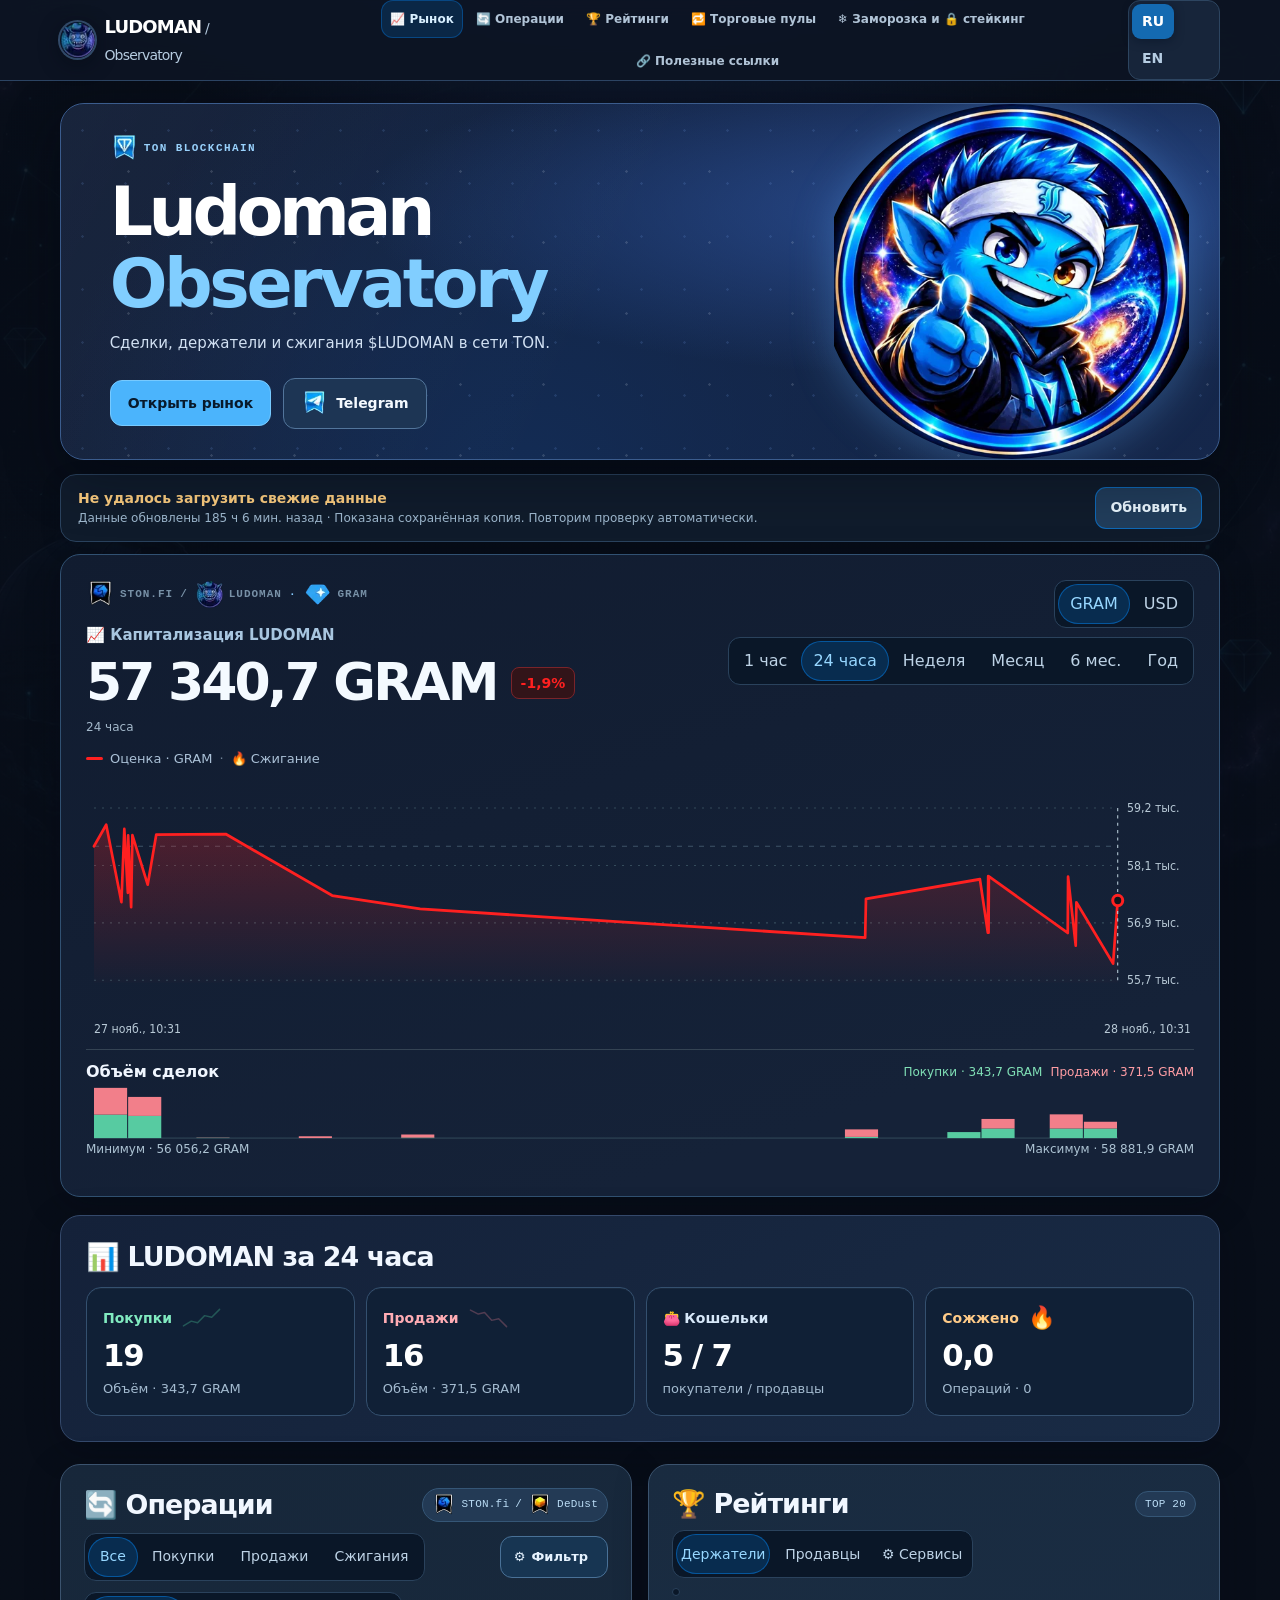
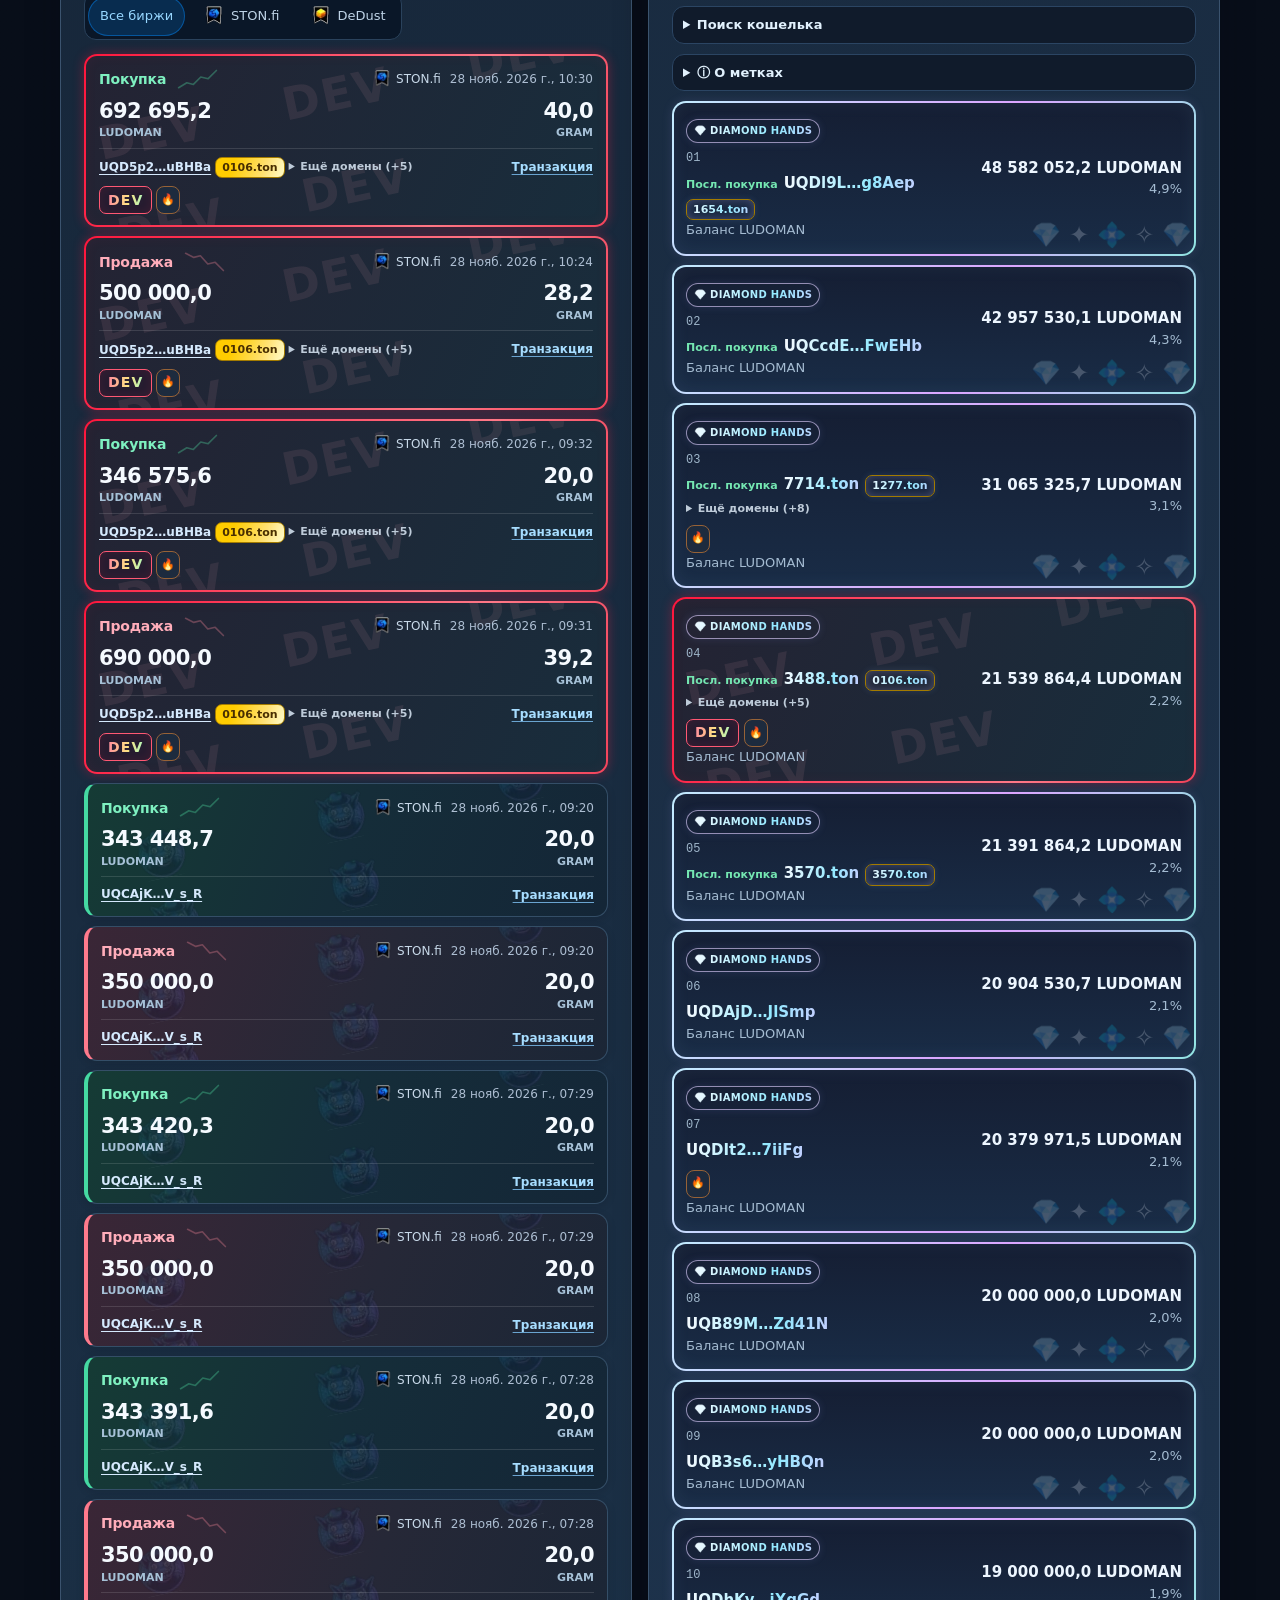
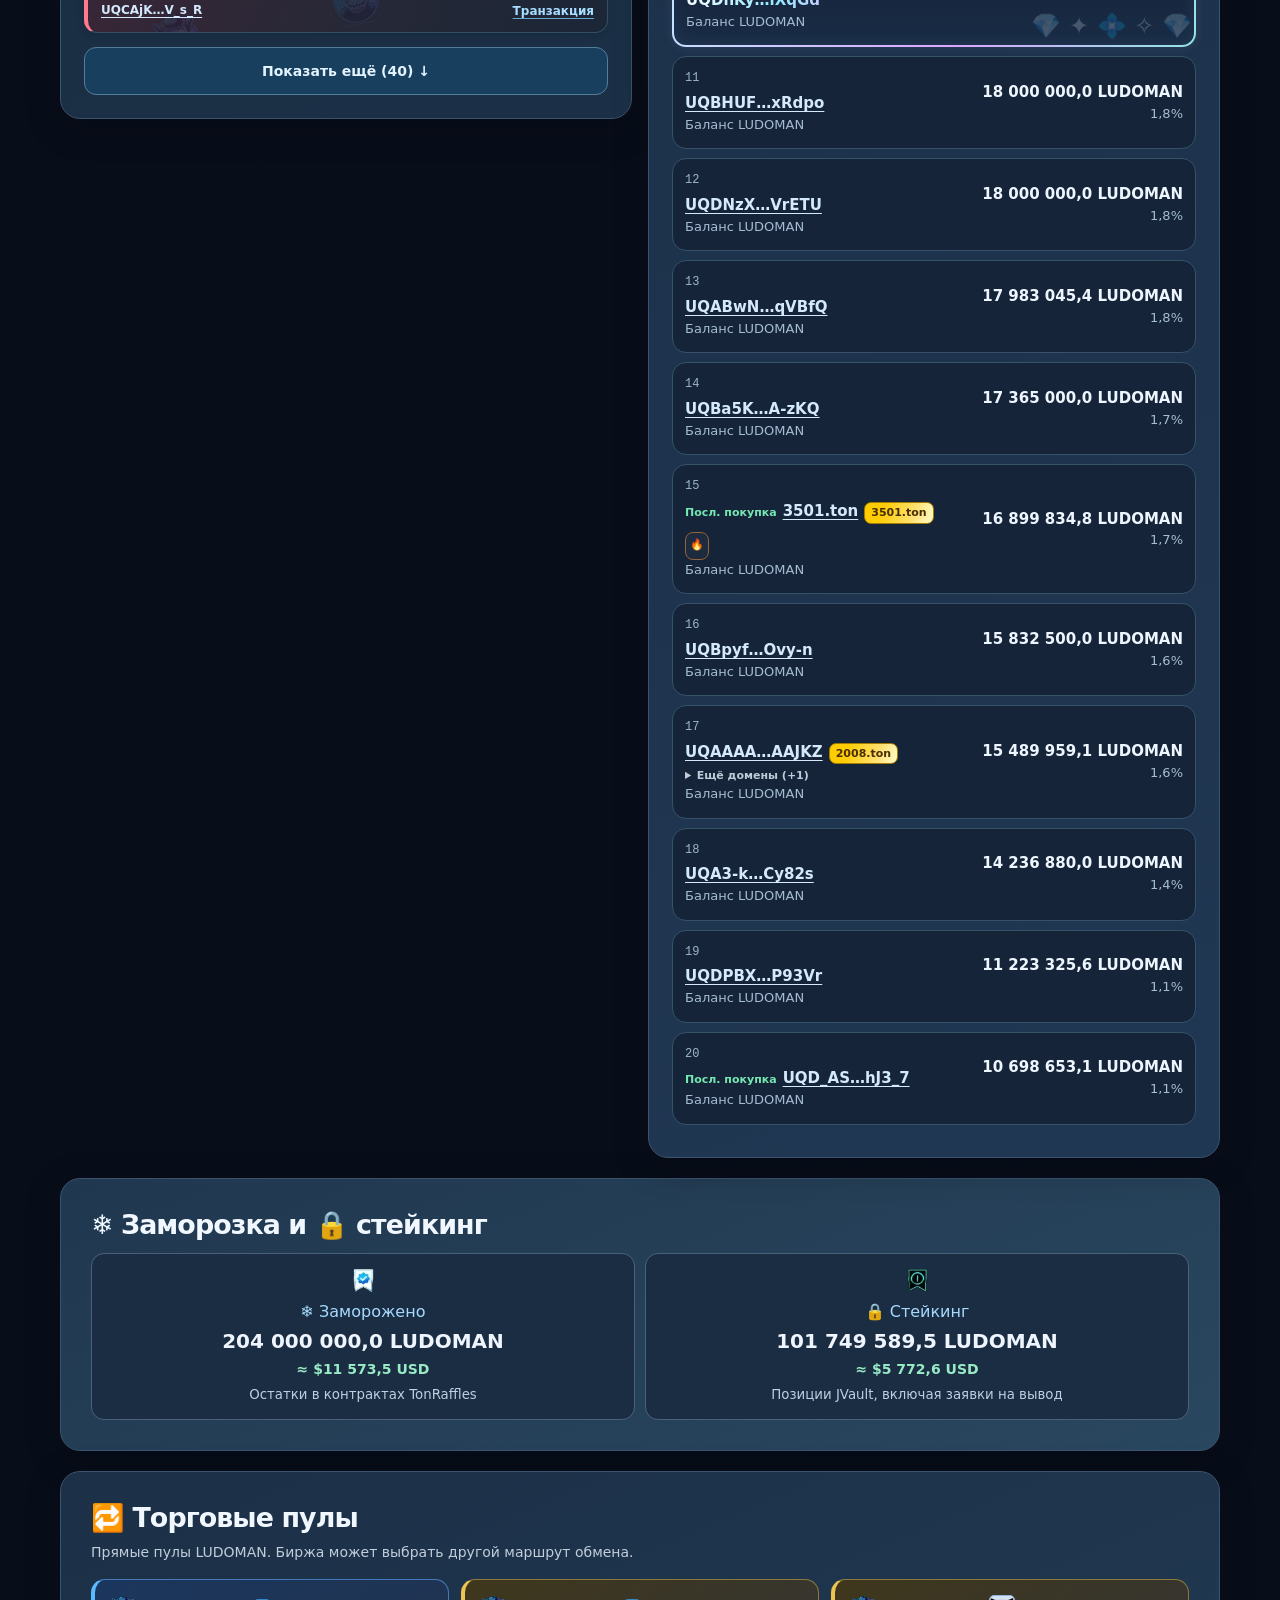
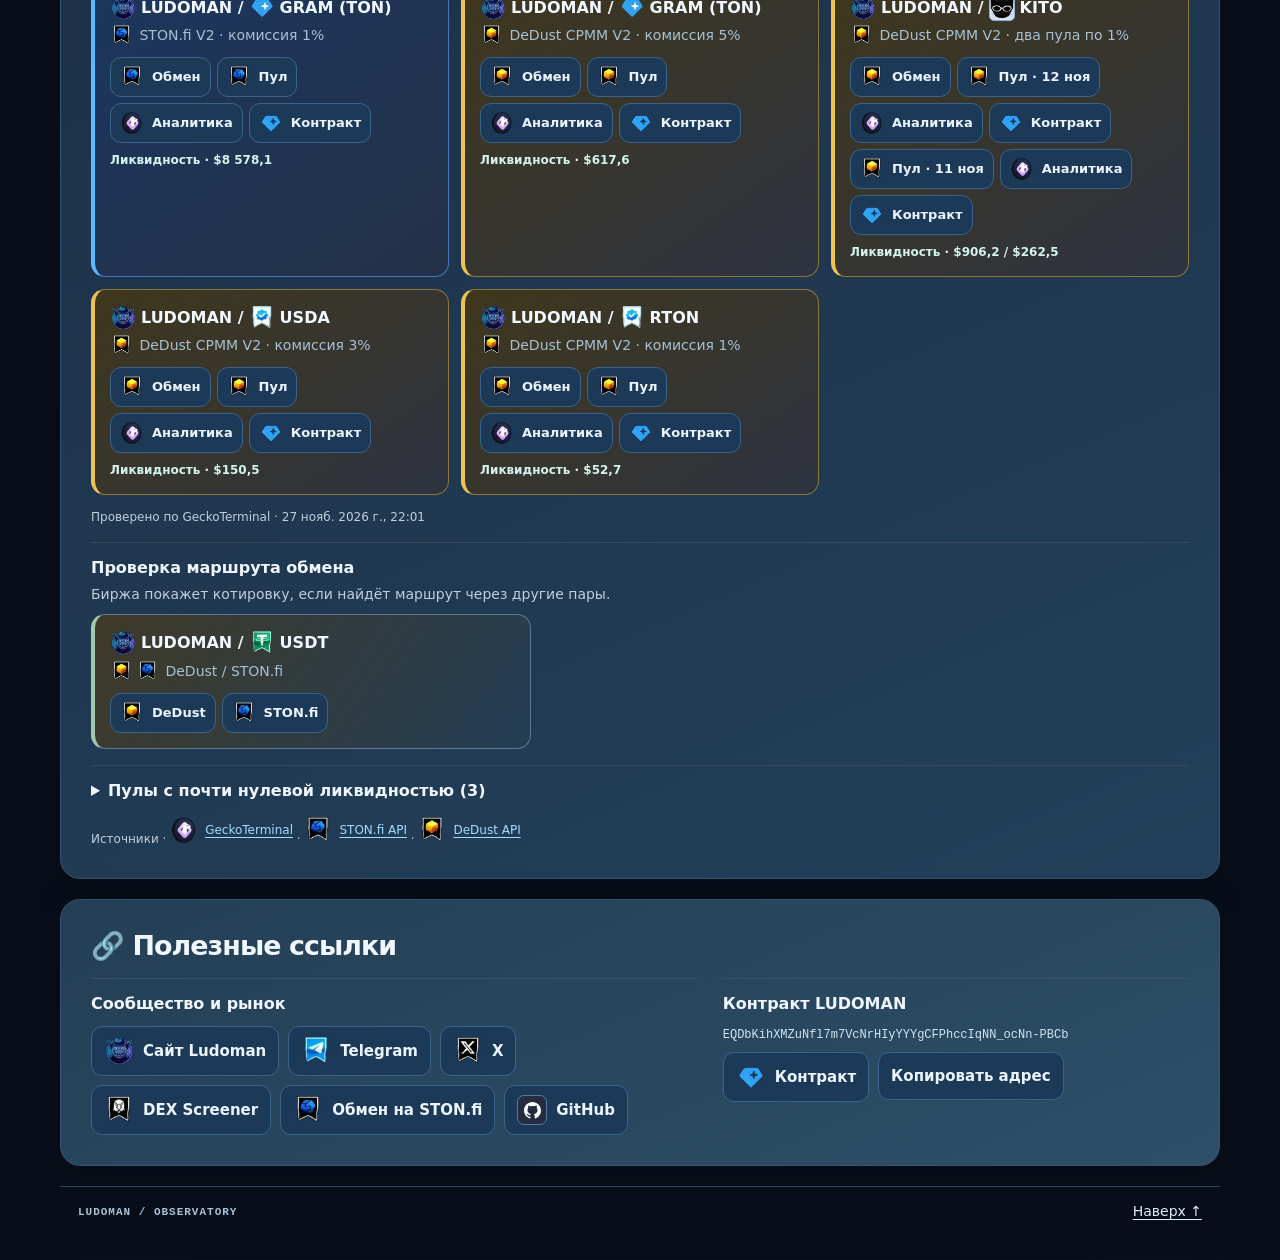
==== index.html @ e1282008 "Refresh LUDOMAN snapshot" ====
<!doctype html>
<html lang="ru"><head>
<meta charset="utf-8"><meta name="viewport" content="width=device-width,initial-scale=1">
<meta name="theme-color" content="#070d21"><meta name="description" content="LUDOMAN Observatory — сделки STON.fi и DeDust, держатели и подтверждённые сжигания LUDOMAN в сети TON.">
<title>Ludoman Observatory</title><style>:root{color-scheme:light;--ink:#101721;--muted:#536372;--paper:#f8fafc;--line:#cbd5df;--blue:#30a1f5;--link:#075d9b;--night:#090b0e;--graphite:#10151c;--green:#1e6b51;--red:#df0000;--orange:#975019;font:16px/1.5 system-ui,-apple-system,BlinkMacSystemFont,"Segoe UI",sans-serif;color:var(--ink);background:var(--night)}
*{box-sizing:border-box}
[hidden]{display:none!important}
html{scroll-behavior:smooth;scroll-padding-top:82px}
body{margin:0;background:var(--night)}
.wrap{width:min(1220px,calc(100% - 64px));margin-inline:auto}
h1,h2,h3,p{margin:0}
a{color:var(--link);text-underline-offset:3px}
a:hover{text-decoration:underline}
button{font:inherit;color:inherit;cursor:pointer}
a:focus-visible,button:focus-visible,summary:focus-visible,#plot svg:focus-visible{outline:3px solid #5692db;outline-offset:2px}
header{position:sticky;top:0;z-index:5;background:#090b0ef5;border-bottom:1px solid #283541;color:#f5f8fc}
.nav,.brand,nav,.langs,.tabs,.smallTabs,.introLinks,.eyebrow,.sectionHeading,.chartCaption,footer,.graphTop{display:flex;align-items:center}
.nav{min-height:65px;gap:20px;justify-content:space-between}
.brand{gap:9px;color:#fff;text-decoration:none}
.brand svg{width:36px;height:36px}
.brand strong{font-size:19px;letter-spacing:-.055em}
.brand span{font-weight:500;color:#c3cbd5}
.brand:hover{text-decoration:none}
nav{gap:5px}
nav a,.langs button{font-size:14px;font-weight:650}
nav a{color:#b4c0ce;padding:9px 11px;text-decoration:none;border-radius:8px}
nav a.on,nav a:hover{color:white;background:#203347;text-decoration:none}
.langs,.tabs,.smallTabs{background:#e5edf4;border-radius:10px;padding:3px;gap:2px;width:fit-content;max-width:100%;flex-wrap:wrap}
.langs button,.tabs button,.smallTabs button{border:none;padding:7px 10px;background:transparent;color:#364c61;border-radius:7px;line-height:1.35}
.langs .on,.tabs .on,.smallTabs .on{background:#114c79;color:white}
.hero{margin:20px 0 16px;position:relative;isolation:isolate;overflow:hidden;display:flex;align-items:center;min-height:192px;border-radius:20px;border:1px solid #293746;background:radial-gradient(ellipse at 88% 70%,#153650 0%,transparent 53%),#0b0d10;color:#fff}
.herotext{position:relative;z-index:1;padding:27px clamp(20px,3vw,44px);max-width:66%}
.eyebrow,.tag,footer>span{font-family:ui-monospace,Consolas,monospace;font-size:11px;font-weight:650;letter-spacing:.09em}
.eyebrow{gap:8px}
.eyebrow i{width:7px;height:7px;background:#468ec6;border-radius:50%}
.hero .eyebrow{color:#b9c9d9}
.hero .eyebrow i{background:var(--blue)}
h1{font-size:clamp(38px,4.6vw,68px);letter-spacing:-.07em;line-height:1.05;margin:7px 0 8px}
h1 em{font-family:Georgia,"Times New Roman",serif;font-weight:normal;letter-spacing:-.055em;color:#a1d6ff}
.hero p{color:#c9d5e1;font-size:15px}
.heroArt{position:absolute;inset:0 0 0 auto;width:41%;display:grid;align-items:center;pointer-events:none}
.heroArt svg{width:100%;height:100%;max-height:250px}
.introLinks{margin-top:17px;gap:10px}
.introLinks a,.more{border:1px solid #9daebf;border-radius:8px;padding:7px 12px;text-decoration:none;font-weight:650;font-size:14px}
.introLinks a{color:#f0f6ff;border-color:#536779}
.introLinks a:first-child{color:#081624;background:var(--blue);border-color:var(--blue)}
.introLinks a:hover,.more:hover{box-shadow:inset 0 0 0 1px currentColor}
.panel{background:var(--paper);border:1px solid var(--line);border-radius:17px;padding:clamp(16px,2vw,25px);min-width:0}
.graphTop,.sectionHeading,footer{justify-content:space-between;gap:12px}
.graphTop{align-items:flex-start}
.graph .eyebrow{color:#b6c8d9}
.graph .eyebrow span{color:#7891a7}
.graph h2{font-weight:550;color:var(--muted);font-size:16px;margin-top:12px}
.price{font-size:clamp(27px,3.2vw,44px);line-height:1.12;letter-spacing:-.05em;font-variant-numeric:tabular-nums;font-weight:730}
.chartCaption{font-size:13px;color:var(--muted);gap:7px;margin-top:13px}
.lineKey{width:17px;height:3px;border-radius:3px;background:var(--blue)}
.sep{color:#6f8196}
#plot{margin:6px 0;min-height:183px}
#plot svg{width:100%;height:183px;display:block;touch-action:pan-y}
#plot text{font:11px system-ui,sans-serif;fill:#b6c6d6}
.marker{cursor:pointer}
.marker:focus{outline:2px solid var(--orange)}
#readout{font-size:14px;font-variant-numeric:tabular-nums;min-height:24px;color:var(--ink)}
.note,.description,.resources p{font-size:14px;color:var(--muted);overflow-wrap:anywhere}
.note{font-size:12px}
.description{margin:8px 0}
.summary{margin:18px 0 22px}
.summary h2,.panel h2:not(.graph h2){font-size:clamp(20px,2.1vw,27px);letter-spacing:-.045em;line-height:1.2}
.summary .sectionHeading{margin-bottom:9px}
.tag{color:#3e5061;background:#e2ebf4;border-radius:20px;padding:4px 9px;white-space:nowrap;font-weight:500;letter-spacing:.02em}
#stats{display:grid;grid-template-columns:repeat(4,minmax(0,1fr));gap:10px}
.stat{background:var(--paper);border:1px solid var(--line);border-radius:13px;padding:13px 15px;min-width:0}
.stat b,.stat small,.stat span{display:block}
.stat b{font-size:clamp(20px,2.1vw,31px);line-height:1.3;font-variant-numeric:tabular-nums;overflow-wrap:anywhere;letter-spacing:-.04em}
.stat small{font-size:13px;color:var(--muted)}
.stat span{font-size:14px;font-weight:670}
.buy{color:var(--green)}
.sell{color:var(--red)}
.burn{color:var(--orange)}
.columns{display:grid;grid-template-columns:1fr 1fr;gap:16px;align-items:start}
.columns .tabs{margin:10px 0}
.columns .tabs button,.smallTabs button{font-size:14px}
.smallTabs:not(:empty){margin-bottom:8px}
#feedNote,#rankNote{margin-bottom:8px}
.row{display:grid;grid-template-columns:minmax(0,1fr) auto;gap:10px;border-top:1px solid #dce3eb;padding:10px 0;align-items:center}
.row>div{min-width:0}
.row>div:last-child{text-align:right}
.row b,.row small{display:block;font-variant-numeric:tabular-nums}
.row small{color:var(--muted);font-size:13px}
.row a{overflow-wrap:anywhere}
.row b{font-size:15px;line-height:1.45}
.row .badge{display:inline-block;padding:1px 6px;font-size:12px;border-radius:5px;margin-right:6px}
.badge.buy{background:#e0f3e8}
.badge.sell{background:var(--red);color:white}
.badge.burn{background:#ffead4}
.position{color:var(--muted);font:12px ui-monospace,monospace;margin-right:8px}
.empty{padding:16px 0;color:var(--muted)}
.more{background:#eaf1f7;color:#144b72}
.more[hidden]{display:none}
#more{margin-top:8px;width:100%}
.resources{margin:20px 0}
.resourcesGrid{display:grid;grid-template-columns:1.15fr 1.2fr 1fr;gap:24px;margin-top:16px}
.resources h3{font-size:16px;margin-bottom:6px}
.resourceList{display:flex;gap:8px 13px;flex-wrap:wrap}
.resourceList,.contract{margin-top:8px;font-size:14px}
.contract{display:block;overflow-wrap:anywhere;font-family:ui-monospace,monospace;margin-bottom:10px}
.resourcesGrid article{min-width:0}
summary{cursor:pointer;font-weight:600}
footer{padding:16px 0 25px}
footer a{font-size:14px}
@media(max-width:800px){.wrap{width:calc(100% - 28px)}
.nav{display:grid;grid-template-columns:1fr auto;gap:0;padding-top:6px}
.langs{grid-column:2;grid-row:1}
.brand{grid-column:1;grid-row:1}
nav{grid-column:1/-1;justify-content:space-between;gap:0}
nav a{padding:7px 5px;font-size:13px}
html{scroll-padding-top:98px}
.columns{grid-template-columns:1fr}
.heroArt{width:35%;opacity:.82}
.herotext{max-width:73%;padding:19px}
.hero{min-height:180px}
.graphTop{flex-wrap:wrap}
.resourcesGrid{grid-template-columns:1fr 1fr}

#stats{grid-template-columns:repeat(2,minmax(0,1fr))}}
@media(max-width:500px){.wrap{width:calc(100% - 20px)}
.hero{margin-top:10px}
.herotext{max-width:100%;padding:16px}
.heroArt{width:35%;inset:auto 0 0 auto;height:78px}
.hero p{max-width:96%;font-size:14px}
.introLinks{max-width:76%;gap:6px;flex-wrap:wrap}
.introLinks a{font-size:13px;padding:6px 8px}
.graphTop{gap:10px}
.tabs button{padding:6px 8px}
.stat{padding:10px}
.stat small{font-size:12px}
.row{gap:3px}
.row b{font-size:14px}
.row small{font-size:12px}
.resourcesGrid{grid-template-columns:1fr;gap:15px}
.resourcesGrid article+article{border-top:1px solid var(--line);padding-top:12px}}
@media(prefers-reduced-motion:reduce){html{scroll-behavior:auto}}

.walletLegend{font-size:13px;color:var(--muted);margin:4px 0}
.walletIdentity{display:inline-flex;align-items:baseline;flex-wrap:wrap;gap:2px 6px;max-width:100%;vertical-align:baseline}
.row .walletAddress{font-weight:700;text-decoration:underline;text-decoration-thickness:1px;text-underline-offset:3px}
.row .walletAddress.buy,.walletRole.buy{color:#126042}
.row .walletAddress.sell,.walletRole.sell{color:#df0000}
.row .walletAddress.burn,.walletRole.burn{color:#874305}
.row .walletAddress.neutral{color:#51615c}
.walletRole{font-size:11px;font-weight:600}
:is(.row,.walletResult) .domainBadge{font:600 11px/1.4 system-ui,sans-serif;letter-spacing:0;padding:2px 6px;border-radius:5px;overflow-wrap:anywhere;max-width:100%;display:inline-block}
.domainBadge.digits{color:#482e00;background:linear-gradient(110deg,#ffcc00 12%,#ffe173 34%,#fff9c0 46%,#ffd700 57%,#efb000 84%);background-size:220% 100%;border:1px solid #a37b00;animation:ludomanGold 4s ease-in-out infinite alternate}
details.domainDetails{display:inline-block;border:0;padding:0;font-size:12px;font-weight:500;width:100%}
details.domainDetails summary{color:var(--muted);font-size:11px}
#rank .position{vertical-align:top}
.onlyBadges{display:flex;align-items:center;gap:7px;font-size:13px;font-weight:600;margin:4px 0 7px;cursor:pointer}
.onlyBadges input{width:16px;height:16px;accent-color:var(--link)}


@keyframes ludomanGold{from{background-position:0% 50%}
to{background-position:100% 50%}}
@media(prefers-reduced-motion:reduce){.domainBadge.digits{animation:none}}
footer>span{color:#f5f8ff}
footer a{color:#dcebf8}
.price{overflow-wrap:break-word}

/* Make the chart and header dark; financial rows retain their semantic colours. */
.langs,.graph .tabs{background:#202a35}
.langs button,.graph .tabs button{color:#c3cfdb}
.langs .on,.graph .tabs .on{background:var(--blue);color:#071421}
.graph{--ink:#f5f8fc;--muted:#b2c0cd;color:var(--ink);background:var(--graphite);border-color:#283747}
.graph #readout a{color:#86caff}
.graph #plot svg{height:205px}
.brand:hover,.introLinks a:hover{color:#fff}
.introLinks a:first-child:hover{color:#081624}

.wrap{width:min(1180px,calc(100% - 88px))}
.hero{background:linear-gradient(165deg,#080a0d 22%,#10151c 100%)}
.graph,.summary{background:linear-gradient(180deg,#10151c,#152332);border:1px solid #374b5b}
.summary{background:linear-gradient(180deg,#152332,#172b3c);padding:clamp(16px,2vw,25px);border-radius:17px;color:#f4f8ff}
.summary .sectionHeading{margin-bottom:14px}
.stat{background:linear-gradient(145deg,#131d28,#1e3041);border:1px solid #3d5363}
.stat small{color:#b9c8d5}
.stat span.buy,.stat span.sell,.stat span.burn{display:inline-block;border-radius:5px;background:linear-gradient(120deg,#d8e5eb,#c1d4df);padding:1px 6px}
.columns .panel,.resources{--ink:#f3f7fc;--muted:#c1cedb;--link:#a6daff;--line:#435a6a;color:var(--ink);border-color:#3b5264}
.columns .panel{background:linear-gradient(180deg,#172b3c,#1a3b51)}
.columns .tabs,.columns .smallTabs{background:#0e1c29}
.columns .tabs button,.columns .smallTabs button{color:#cbd9e7}
.columns .tabs .on,.columns .smallTabs .on{background:#265a7d;color:#fff}
.row{border-color:#435666}
.position{color:#c1cedb}
.tag{background:#233f54;color:#d1e6f6}
.row .walletIdentity{background:linear-gradient(125deg,#d8e5eb,#c1d4df);border-radius:7px;padding:3px 6px}
.domainDetails summary{color:#354d62!important}
.domainDetails span{color:#223847}
#more,.resourceList>a,.resourceList>button{color:#f3f8ff;background:#15496b;border:1px solid #6289a3}
.resources{background:linear-gradient(180deg,#1a3b51,#20475e);padding:clamp(18px,2.5vw,30px)}
.resourcesGrid{grid-template-columns:1.3fr 1fr;gap:clamp(14px,2vw,26px)}
.resourcesGrid article{border-top:1px solid #7190a3;padding-top:13px}
.resources h3{margin-bottom:10px}
.resourceList{display:grid;grid-template-columns:1fr;gap:7px}
.resourceList>a,.resourceList>button{display:flex;align-items:center;justify-content:space-between;gap:6px;min-height:42px;padding:8px 12px;border-radius:7px;text-align:left;font:650 14px/1.35 system-ui,sans-serif;text-decoration:none;cursor:pointer}
.resourceList>a:hover,.resourceList>button:hover,#more:hover{background:#1b5c82;border-color:#aedfff}
.resources .contract{color:#d1e4f2;margin:6px 0;word-break:break-all}
footer{background:#090c10;border-top:1px solid #405362;padding:14px 18px;margin-bottom:14px;border-radius:8px}
@media(min-width:1000px){.resourcesGrid article:first-child .resourceList{grid-template-columns:repeat(2,minmax(0,1fr))}}
@media(max-width:800px){.wrap{width:calc(100% - 34px)}.resourcesGrid{grid-template-columns:1fr 1fr}}
@media(max-width:500px){.wrap{width:calc(100% - 22px)}.resourcesGrid{grid-template-columns:1fr}.resourcesGrid article+article{border-color:#7190a3}}

/* Draw external-link arrows without relying on a font glyph. */
.resourceList>a::after,.introLinks a[href^="https:"]::after,.row a:not(.walletAddress)::after{content:"";display:inline-block;width:8px;height:8px;flex-shrink:0;margin-left:6px;border-top:1.5px solid currentColor;border-right:1.5px solid currentColor;background:linear-gradient(135deg,transparent 43%,currentColor 46%,currentColor 54%,transparent 57%);vertical-align:1px}

.syncBar{display:flex;align-items:center;justify-content:space-between;gap:14px;margin:0 0 12px;padding:12px 18px;background:#101b27;border:1px solid #374b5b;border-radius:12px;color:#e5f1fb}
.syncBar>div{min-width:0}.syncBar p{font-size:14px;font-weight:650}.syncBar small{display:block;color:#b9c8d5;font-size:12px;overflow-wrap:anywhere}.syncBar .syncWarning{color:#ffcf80}
#refreshData{flex-shrink:0;min-height:42px;padding:8px 14px;border:1px solid #6289a3;border-radius:7px;background:#15496b;color:#f3f8ff;font-weight:650;font-size:14px}#refreshData:hover{background:#1b5c82}#refreshData:disabled{opacity:.65;cursor:wait}
@media(max-width:400px){.syncBar{align-items:flex-start;flex-wrap:wrap;padding:12px 14px}.syncBar>div{flex:1 1 175px}}

/* Market cap: native-currency valuation, with an explicit estimation note. */
.graph .price{font-size:clamp(32px,4.2vw,52px);letter-spacing:-.055em;line-height:1.15}
.graph h2{font-size:15px;margin-top:12px;margin-bottom:7px}
.capHeadline{display:flex;align-items:center;gap:14px;flex-wrap:wrap}
.capChange{font:700 14px/1.3 system-ui,sans-serif;padding:6px 9px;border-radius:8px;font-variant-numeric:tabular-nums;white-space:nowrap}
.capChange:empty{display:none}.capPositive{color:#54edb6;background:#133c32;border:1px solid #24634e}.capNegative{color:#ff2020;background:#321419;border:1px solid #7a242a}
#capPeriod{margin-top:5px;color:#a4b9cb}.graph #plot{min-height:250px;margin:18px 0 8px}.graph #plot svg{height:250px}
.graph #plot text{font:11px system-ui,sans-serif;fill:#b8c9d6}
.capRange{display:flex;justify-content:space-between;gap:8px;flex-wrap:wrap;color:#adc3d3;font-size:12px;font-variant-numeric:tabular-nums;margin:0 0 13px}
.graph #readout{background:#0b1723;border:1px solid #2b4354;padding:10px 12px;border-radius:9px;min-height:43px;font-size:13px;margin-bottom:9px}
.capMethod{font-size:11px;line-height:1.5;color:#9db3c4;border-top:1px solid #2b4354;padding-top:10px;margin-top:10px;max-width:850px}
.graph .chartCaption .lineKey{background:var(--chart-colour,#38dda0)}
@media(max-width:500px){.graph .price{font-size:34px}.capHeadline{gap:8px}.graph .graphTop{gap:15px}.graph .tabs{width:100%;justify-content:space-between}.graph .tabs button{padding:8px 6px;font-size:12px}.graph #plot svg{height:240px}.graph #plot{min-height:240px}.graph #readout{font-size:12px}.capMethod{font-size:11px}}
@media(max-width:360px){.graph .tabs{display:grid;grid-template-columns:repeat(3,minmax(0,1fr));gap:3px}.graph .tabs button{width:100%}}

:root{--blue:#75ccff;--ludoman-art:url("[data-uri]");--night:#070d21}
body{background:radial-gradient(ellipse at 78% 0%,#24347b 0%,#111c49 28%,transparent 55%),#070d21}
header{background:#0a1129f5;border-color:#324576}
.brandMark{width:36px;height:36px;border-radius:50%;background:var(--ludoman-art) center/cover}
.hero{min-height:268px;border-color:#435b9c;background:radial-gradient(ellipse at 78% 50%,#2b4696 0%,#182860 34%,transparent 68%),linear-gradient(112deg,#0d1639,#111c49)}
.hero::before{content:"";position:absolute;inset:0;background-image:radial-gradient(circle,#7eaeff 1px,transparent 1.5px),radial-gradient(circle,#eff7ff 1px,transparent 1.5px);background-size:43px 53px,83px 71px;background-position:0 0,26px 32px;opacity:.24;pointer-events:none}
.heroArt{width:40%;height:100%;background:var(--ludoman-art) center / auto 88% no-repeat;filter:drop-shadow(0 0 20px #60b5ff60);border-radius:50%}
.hero h1 em{color:#89ceff}
.graph{background:linear-gradient(180deg,#101936,#151f43);border-color:#394b80}
.summary{background:linear-gradient(180deg,#182649,#202d55);border-color:#435480}
.columns .panel{background:linear-gradient(180deg,#192847,#1e3659)}
.resources{background:linear-gradient(180deg,#192b4b,#1b345a)}
.graphControls{display:grid;gap:10px;justify-items:end;min-width:0}
.row.trade-buy{border-left:3px solid #4cce9f;padding-left:8px;background:#14564832}
.row.trade-sell{border-left:3px solid #fb6b76;padding-left:8px;background:#7c223532}
.row.trade-burn{border-left:3px solid #e7ae57;padding-left:8px}
@media(max-width:800px){.graphControls{justify-items:start}}
@media(max-width:590px){
 .hero{min-height:210px}.heroArt{width:32%;height:auto;inset:12px 12px auto auto;aspect-ratio:1;opacity:1;background-size:contain}
 .herotext{max-width:76%}.hero h1{font-size:clamp(32px,7.5vw,47px)}.hero h1 em{display:block}
 .hero p{max-width:100%}.introLinks{max-width:100%}.graphControls{width:100%}.graph #currency{display:flex;width:auto}
}

#activity,#wallets,#pools{background:#141b27;border-color:#303a4a}
#activity .row,#wallets .row{background:transparent;border-color:#303a4a;border-left:0;padding-left:0}
#activity .row .walletIdentity,#wallets .row .walletIdentity{background:none;padding:0;column-gap:6px;row-gap:4px}
.columns .walletIdentity .walletAddress{background:none;padding:0}
.columns .row .walletAddress{color:#d6e2f0}
.columns .walletRole.buy,.columns .badge.buy{color:#85e6bc;background:none}
.columns .walletRole.sell,.columns .badge.sell{color:#ff9a9f;background:none}
.columns .walletRole.burn,.columns .badge.burn{color:#f1bd7d;background:none}
.columns .domainDetails summary,.columns .domainDetails span{color:#becbd9!important}
.columns :is(.row,.walletResult) .projectBadges{display:flex;flex-wrap:wrap;gap:5px;width:100%;align-items:center}
.columns :is(.row,.walletResult) .projectBadge{--badge-edge:#53627b;display:inline-flex;align-items:center;gap:4px;padding:2px 6px;border:1px solid var(--badge-edge);border-radius:6px;background:#202939;text-decoration:none;color:#eaf1fb;font:650 11px/1.35 system-ui,sans-serif;min-height:26px;max-width:100%}
.columns :is(.row,.walletResult) .projectBadge:hover{text-decoration:underline}
.columns :is(.row,.walletResult) .projectBadge::after{display:none}
.projectBadge img{display:block;width:18px;height:18px;object-fit:contain;border-radius:3px}
.columns :is(.row,.walletResult) .projectBadge.staking{padding-inline:4px;--badge-edge:#6c93cb}
.columns :is(.row,.walletResult) .projectBadge.vnuk{--badge-edge:#8f606f;color:#ffc8d4}
.columns :is(.row,.walletResult) .projectBadge.author{border-color:transparent;background:linear-gradient(#202939,#202939) padding-box,linear-gradient(105deg,#508eff,#dce5ee,#508eff) border-box;background-size:100% 100%,200% 100%;animation:projectBadgeGlow 5s ease-in-out infinite alternate}
.columns :is(.row,.walletResult) .projectBadge.joystick{--badge-edge:#9164ac}
.columns :is(.row,.walletResult) .projectBadge.phoenix{--badge-edge:#a86a36}
.projectBadge.joystick span,.projectBadge.phoenix span{background:linear-gradient(90deg,var(--badge-color),#ffe182,var(--badge-color));background-size:210% 100%;background-clip:text;color:transparent;animation:projectBadgeGlow 5s ease-in-out infinite alternate}
.projectBadge.joystick{--badge-color:#e3a6ff}
.projectBadge.phoenix{--badge-color:#ff9862}
@keyframes projectBadgeGlow{to{background-position:100% 0}}
@media(prefers-reduced-motion:reduce){.columns :is(.row,.walletResult) .projectBadge.author,.projectBadge.joystick span,.projectBadge.phoenix span{animation:none}}
#pools [lang="en"],html[lang="en"] #pools [lang="ru"]{display:none}
html[lang="en"] #pools [lang="en"]{display:inline}
#pools .poolIntro{margin:8px 0 16px}
#pools .poolGrid{display:grid;grid-template-columns:repeat(3,minmax(0,1fr));gap:10px}
#pools .poolCard{min-width:0;background:#1c2636;border:1px solid #39475b;border-radius:10px;padding:12px}
#pools .poolCard h3{margin:0 0 3px}
#pools .poolCard p{margin:0}
#pools .poolActions{display:flex;flex-wrap:wrap;gap:6px;margin-top:10px}
#pools .poolActions a{display:inline-flex;align-items:center;min-height:38px;padding:5px 9px;color:#edf5ff;background:#22344c;border:1px solid #586d88;border-radius:7px;font-size:13px;font-weight:650;text-decoration:none}
#pools .poolActions a:hover{background:#304963;text-decoration:underline}
#pools .poolRoute,#pools .poolTiny{margin-top:16px;padding-top:13px;border-top:1px solid #39475b}
#pools #discoveredPools{margin-top:10px}
#pools .poolCard .poolLiquidity{margin-top:8px;font-size:12px;overflow-wrap:anywhere}
#pools .poolCard h3{overflow-wrap:anywhere}
#pools .poolRoute h3{margin:0 0 4px}
#pools .poolRoute .poolCard{margin-top:9px;max-width:440px}
#pools .poolTiny .poolGrid{margin-top:10px}
#pools .poolSources{margin-top:13px;font-size:12px}
@media(max-width:800px){#pools .poolGrid{grid-template-columns:repeat(2,minmax(0,1fr))}}
@media(max-width:500px){#pools .poolGrid{grid-template-columns:minmax(0,1fr)}}

.columns :is(.row,.walletResult) .projectBadge.og{border-color:#a887c2;background:#222033}
.columns :is(.row,.walletResult) .projectBadge.fragmentNumber{--badge-edge:#cc7cdb;background:#78348b;color:#fff;font-weight:800;white-space:nowrap}
.projectBadge.og span{background:linear-gradient(90deg,#cbff69,#f3a5ff,#cbff69);background-size:210% 100%;background-clip:text;color:transparent;animation:projectBadgeGlow 4s ease-in-out infinite alternate;font-weight:800}
.columns :is(.row,.walletResult) .projectBadge.burner{border-color:#966237;padding-inline:4px}
.columns :is(.row,.walletResult) .projectBadge.blueNft{border-color:#3881a9;padding-inline:4px}
.operationRow .opMobile,.operationRow .opToggle{display:none}
#feed .operationRow .opDesktop a{display:inline-block}
@media(prefers-reduced-motion:reduce){.projectBadge.og span{animation:none}}
@media(max-width:640px){
 #feed .operationRow{grid-template-columns:minmax(0,1fr) minmax(0,auto) 28px;align-items:start;column-gap:4px;padding:8px 0}
 #feed .operationRow .opDesktop{display:none}
 #feed .operationRow>div:nth-child(2){align-self:start}
 #feed .operationRow .opMobile:not([hidden]){display:block;grid-column:1/-1;text-align:left;padding:2px 0 4px}
 #feed .operationRow .opToggle{display:grid;place-items:center;width:28px;min-height:32px;padding:0;background:none;border:0;color:#b8d3ec;cursor:pointer}
 .opToggle span{width:7px;height:7px;border-right:2px solid;border-bottom:2px solid;transform:rotate(45deg)}
 .opToggle[aria-expanded="true"] span{transform:rotate(225deg)}
}

body{background:linear-gradient(#070b16bb,#070b16cf),url("[data-uri]") center top/cover fixed,#070b16}
.supplyGrid{display:grid;grid-template-columns:repeat(2,minmax(0,1fr));gap:10px;margin-top:12px}
.supplyGrid a{display:grid;gap:4px;padding:12px;border:1px solid #39475b;border-radius:10px;background:#1c2636;text-decoration:none;min-width:0}
.supplyGrid a:hover{border-color:#7db5e6}
.supplyGrid strong{font-size:clamp(1rem,3vw,1.35rem);color:#eef5ff;overflow-wrap:anywhere}
.supplyGrid small{color:#afbfce}
@media(max-width:440px){.supplyGrid{grid-template-columns:1fr}body{background-attachment:scroll;background-size:auto,auto 1100px}}

.volumeBlock{margin-top:12px;border-top:1px solid #344353;padding-top:10px}
.volumeHeading,.volumeKeys,.tradeSize,.walletSearchForm{display:flex;align-items:center;gap:8px;flex-wrap:wrap}
.volumeHeading{justify-content:space-between}
.volumeKeys,.tradeSize{font-size:12px}
.volumeKeys span:first-child,.rankMove.gained{color:#80e0b6}
.volumeKeys span:last-child,.rankMove.lost{color:#ff9da4}
#tradeVolume svg{display:block;width:100%;height:56px}
.tradeSize{margin:8px 0;color:#bdcbd8}
.tradeSize label{display:inline-flex;align-items:center;gap:6px}
.tradeSize input[type=number],.walletSearchForm input{min-width:0;border:1px solid #53637a;border-radius:7px;background:#161f2b;color:#eaf1fb;padding:6px 8px;font:inherit}
.tradeSize input[type=number]{width:6em}
#rank .position,.walletResult .position{display:inline-flex;align-items:baseline;gap:4px}
.rankMove{font-size:10px;white-space:nowrap}
.walletSearch,.badgeLegend{margin:10px 0;border:1px solid #39475b;border-radius:8px;padding:8px 10px}
.walletSearch summary,.badgeLegend summary{cursor:pointer;color:#d6e2f0;font-size:13px;font-weight:650}
.walletSearchForm{margin-top:9px}
.walletSearchForm input{flex:1 1 145px}
.walletSearchForm button{padding:6px 9px;border:1px solid #52637b;border-radius:7px;background:#243249;color:#eaf1fb;cursor:pointer}
.walletResult{margin-top:9px;overflow-wrap:anywhere}
.walletResult h3,.walletResult h4,.walletResult p{margin:6px 0}
.walletResult ul,.badgeLegend dl{padding-left:0;margin:8px 0 0;font-size:12px}
.walletResult li{margin-left:15px;padding-top:3px}
.badgeLegend dl{display:grid;grid-template-columns:auto 1fr;gap:5px 8px}
.badgeLegend dd{margin:0;color:#bdcbd8}
.columns .projectBadge.arni,.columns .projectBadge.napiwas{border-color:#927fa2}
.columns .projectBadge.arni span,.columns .projectBadge.napiwas .badgeLabel{
 background:linear-gradient(90deg,#70e1dd,#c4b4ff,#ffab94,#ffe39a,#70e1dd);
 background-size:225% 100%;background-clip:text;color:transparent;
 animation:projectBadgeGlow 4.3s ease-in-out infinite alternate
}
.projectBadge .beerIcon{position:relative;display:inline-block;flex:0 0 18px;width:18px;height:18px}
.beerIcon::before,.beerIcon::after{content:"";position:absolute}
.beerIcon::before{left:2px;top:2px;width:10px;height:15px;border:1px solid #ffde99;border-radius:3px 3px 4px 4px;background:linear-gradient(#fff4dc 0 28%,#ffce56 29%,#e4932c 83%,#b36121)}
.beerIcon::after{left:12px;top:6px;width:5px;height:8px;border:2px solid #ffde99;border-left:0;border-radius:0 4px 4px 0}
@media(prefers-reduced-motion:reduce){.columns .projectBadge.arni span,.columns .projectBadge.napiwas .badgeLabel{animation:none}}

.projectBadges .domainDetails{width:auto;max-width:100%;overflow-wrap:anywhere}

/* LUDOMAN / Telegram-inspired Observatory — design layer v1.
   No remote fonts, frameworks, images or runtime dependencies.
   Loaded AFTER the existing stylesheet. Keeps data/JS functionality intact. */
:root{
  color-scheme:dark;
  --tg-bg:#090e18;--tg-surface:#121b2a;--tg-surface2:#192639;
  --tg-elevated:#20344b;--tg-line:#2a405a;--tg-blue:#55b9ff;
  --tg-blue-strong:#258fea;--tg-text:#f0f6ff;--tg-muted:#a6bdd2;
  --tg-green:#51dcaa;--tg-red:#ff8696;--tg-gold:#f3c66f;
  --night:var(--tg-bg);--paper:var(--tg-surface);--ink:var(--tg-text);
  --muted:var(--tg-muted);--line:var(--tg-line);--blue:var(--tg-blue);
  --link:#91d8ff;--green:var(--tg-green);--red:var(--tg-red);
  font-family:system-ui,-apple-system,BlinkMacSystemFont,"Segoe UI",sans-serif;
  font-optical-sizing:auto;
}
html{scroll-padding-top:100px}
body{
  color:var(--tg-text);
  background:radial-gradient(ellipse 80% 420px at 50% -150px,#1b315e 0%,transparent 72%),
    linear-gradient(#080e19e8,#080e19f1),url("[data-uri]") center top/cover fixed,#090e18;
}
.wrap{width:min(1160px,calc(100% - 40px))}
a{color:var(--link)}
button,input{font-family:inherit}
a,button,summary{-webkit-tap-highlight-color:transparent}
button:not(:disabled),a,summary{transition:background-color .18s ease,border-color .18s ease,color .18s ease,transform .18s ease}
button:active:not(:disabled),.introLinks a:active,.resourceList>a:active,#pools .poolActions a:active{transform:scale(.98)}
a:focus-visible,button:focus-visible,summary:focus-visible,input:focus-visible{outline:2px solid var(--tg-blue);outline-offset:3px}
header{background:#0d1524f0;border-bottom:1px solid #2c4463;backdrop-filter:blur(22px);-webkit-backdrop-filter:blur(22px)}
.nav{min-height:70px;gap:18px}
.brandMark{box-shadow:0 0 0 2px #314968,0 5px 20px #050a14a8}
.brand strong{font-size:18px;letter-spacing:-.045em}
.brand span{color:#b6cce0;font-size:14px}
nav{gap:5px}
nav a{padding:10px 13px;color:#b1c4d7;border-radius:12px;font-weight:600}
nav a.on,nav a:hover{background:#1e3958;color:#f4faff}
.langs{background:#17253a;padding:3px;border:1px solid #2d4560;border-radius:12px}
.langs button{border-radius:9px;min-width:39px;min-height:35px;color:#b6cde2}
.langs button.on{background:#288fd9;color:#fff;box-shadow:0 2px 10px #0613268c}
main.wrap{padding-bottom:10px}
.hero{margin:22px 0 14px;min-height:275px;border:1px solid #3b5c8d;border-radius:24px;
  background:radial-gradient(ellipse at 81% 30%,#294c91 0%,transparent 48%),
  radial-gradient(circle at 40% 110%,#132c55,transparent 60%),
  linear-gradient(125deg,#111d35,#15274b);
  box-shadow:0 18px 54px #02071164;isolation:isolate}
.hero::before{opacity:.14}
.hero::after{content:"";position:absolute;inset:0;pointer-events:none;
  background:linear-gradient(115deg,#ffffff08,transparent 50%);border-radius:inherit}
.herotext{padding:clamp(23px,3.5vw,45px);max-width:68%}
.hero .eyebrow{color:#98d1fc;letter-spacing:.13em}
.hero .eyebrow i{box-shadow:0 0 0 5px #269de421}
.hero h1{margin:13px 0 12px;font-size:clamp(39px,5.5vw,68px);line-height:1.03;letter-spacing:-.065em}
.hero h1 em{font-style:normal;font-weight:550;font-family:inherit;letter-spacing:-.05em;color:#81ceff}
.hero p{color:#d2e1f3;font-size:15px;max-width:510px;line-height:1.65}
.heroArt{background-size:auto 83%;filter:drop-shadow(0 6px 28px #67acff40)}
.introLinks{gap:10px;margin-top:21px}
.introLinks a{display:inline-flex;align-items:center;justify-content:center;
  min-height:42px;padding:9px 17px;border-radius:12px;font-size:14px;
  background:#1d3554;border:1px solid #52759b;color:#f5faff}
.introLinks a:first-child{background:#4bb4fc;color:#081a2c;border-color:#77caff}
.introLinks a:hover{background:#2c5277;text-decoration:none;transform:translateY(-2px)}
.introLinks a:first-child:hover{background:#83d0ff;color:#071b2c}
.syncBar{background:#101c2c;border-color:#2b435f;border-radius:16px;
  padding:12px 17px;box-shadow:0 6px 20px #050b152b}
.syncBar p{color:#e3f5ff}
.syncBar small{color:#9eb8ce}
#refreshData{border-radius:11px;background:#213d5b;border-color:#476d92;color:#eaf7ff}
#refreshData:hover{background:#2f5a81}
.panel,.graph,.summary,.columns .panel,.resources,#pools,#activity,#wallets{
  border:1px solid var(--tg-line);border-radius:20px;
  background:linear-gradient(155deg,#151f30 0%,#111927 100%);
  box-shadow:0 8px 34px #03091145;color:var(--tg-text)}
.graph{background:linear-gradient(160deg,#172640 0%,#101a2d 76%);border-color:#315172}
.graph .eyebrow{color:#86caff}
.graph h2{color:#a8c6e0;margin-top:15px}
.graph .price{color:#f4faff;letter-spacing:-.055em}
.graph .chartCaption{color:#abc1d7}
.graph #readout{border-color:#314964;background:#0e192a}
.graph .capMethod{border-color:#2b4056;color:#98aec2}
.graph #plot{border-radius:15px;overflow:hidden}
.graphControls{gap:9px}
.graph .tabs,.columns .tabs,.columns .smallTabs{background:#0a1728;border:1px solid #2a425c;border-radius:12px;padding:3px}
.graph .tabs button,.columns .tabs button,.columns .smallTabs button{border-radius:9px;min-height:34px;padding:7px 12px;color:#bed3e6}
.graph .tabs .on,.columns .tabs .on,.columns .smallTabs .on{background:#26659c;color:#fff;box-shadow:0 2px 8px #050d1780}
.summary{margin-top:18px;background:linear-gradient(150deg,#182b44,#142037);border-color:#2a496b}
.summary h2,.panel h2:not(.graph h2){color:#f1f7ff;font-weight:730;letter-spacing:-.035em}
#stats{gap:11px}
.stat{padding:16px;border-radius:15px;background:#102036;border:1px solid #34506f;box-shadow:inset 0 1px #ffffff0a}
.stat b{color:#fff;font-size:clamp(21px,2.4vw,32px);line-height:1.22;margin:5px 0}
.stat small{color:#a4bbd0}
.stat span{font-weight:680}
.stat span.buy,.stat span.sell,.stat span.burn{background:none;padding:0}
.columns{gap:16px}
.columns .panel{min-width:0}
.sectionHeading{flex-wrap:wrap}
.tag{background:#233a55;color:#badcf5;border:1px solid #355676}
.row{border-top-color:#263950;padding:12px 3px}
.row:hover{background:#ffffff07}
.row.trade-buy,.row.trade-sell,.row.trade-burn{border-left:3px solid transparent;border-radius:8px;padding-left:10px}
#activity .row.trade-buy{border-left:3px solid #52d5a2;background:#16362c42}
#activity .row.trade-sell{border-left:3px solid #ff8191;background:#40232a50}
#activity .row.trade-burn{border-left:3px solid #f5c16b;background:#3a2c1b48}
.row b{color:#edf6ff}
.row small{color:#a5bcd2}
.columns .row .walletAddress{color:#d5e9fd}
.columns .walletRole.buy,.columns .badge.buy{color:#75e7b2}
.columns .walletRole.sell,.columns .badge.sell{color:#ff9bac}
.columns .walletRole.burn,.columns .badge.burn{color:#f5c377}
.position{color:#9fb6ca}
.columns :is(.row,.walletResult) .projectBadge{border-radius:8px;background-color:#1d2b3e;min-height:28px}
.columns :is(.row,.walletResult) .projectBadge.fragmentNumber{background:#813c99;color:#fff;border-color:#dd8bfa}
.domainBadge.digits{border-radius:7px}
#more,.resourceList>a,.resourceList>button,#pools .poolActions a{
  background:#1c3958;border:1px solid #3a648b;border-radius:11px;color:#eaf5ff}
#more{min-height:43px}
#more:hover,.resourceList>a:hover,.resourceList>button:hover,#pools .poolActions a:hover{background:#2b5277}
.supplyGrid a,#pools .poolCard{background:#17263a;border:1px solid #2b4665;border-radius:14px;padding:15px}
.supplyGrid a:hover,#pools .poolCard:hover{border-color:#4785b3}
.supplyGrid small{color:#b5c9da}
#pools .poolCard h3{color:#f2f8ff}
#pools .poolCard p{color:#a9c0d3}
#pools .poolGrid{gap:12px}
#pools .poolActions a{min-height:40px}
.walletSearch,.badgeLegend{background:#101b2b;border-color:#2b4563;border-radius:12px}
.walletSearch summary,.badgeLegend summary{color:#e1f1fd}
.tradeSize input[type=number],.walletSearchForm input{background:#091729;border-color:#385575;color:#f5faff;border-radius:10px;min-height:38px}
.walletSearchForm button{background:#285982;border-color:#478bb5;border-radius:10px;min-height:40px}
.resources{background:linear-gradient(155deg,#152840,#152036)}
.resourcesGrid article{border-color:#36516d}
.resourceList>a,.resourceList>button{min-height:45px;padding:10px 13px}
footer{background:transparent;border-top:1px solid #314862;border-radius:0;color:#bed4e7;margin-top:20px}
footer>span{color:#a8c2d8}
@media(min-width:900px){
 .columns .panel{padding:23px}
 .hero{min-height:305px}
 .heroArt{background-size:auto 88%}
}
@media(max-width:800px){
 html{scroll-padding-top:114px}
 .wrap{width:calc(100% - 28px)}
 .nav{gap:5px;padding-top:5px}
 .brand strong{font-size:16px}
 nav{overflow-x:auto;scrollbar-width:none;justify-content:space-between}
 nav::-webkit-scrollbar{display:none}
 nav a{min-height:42px;display:inline-flex;align-items:center;white-space:nowrap;padding:9px 10px}
 .hero{margin-top:14px;min-height:230px}
 .herotext{max-width:75%;padding:24px}
 .resourcesGrid{grid-template-columns:1fr 1fr}
}
@media(max-width:590px){
 .wrap{width:calc(100% - 22px)}
 .hero{border-radius:20px;min-height:250px}
 .hero h1{font-size:clamp(34px,8vw,46px)}
 .herotext{max-width:100%;padding:20px 18px 78px}
 .hero p{max-width:100%;padding-right:0}
 .heroArt{width:100px;height:100px;top:auto;bottom:-7px;right:7px;inset:auto 7px -7px auto;opacity:.83;background-size:contain}
 .hero .introLinks{max-width:calc(100% - 90px)}
 .introLinks a{min-height:40px;padding:8px 11px}
 .graph,.summary,.columns .panel,.resources{padding:16px}
 .graphTop{gap:13px}
 .graphControls{width:100%;justify-items:stretch}
 .graph .tabs{width:100%;justify-content:space-between}
 .graph .tabs button{flex:1 1 auto;padding:8px 6px;font-size:12px}
 .graph .price{font-size:clamp(29px,8.7vw,39px)}
 .graph #plot,.graph #plot svg{min-height:210px;height:210px}
 #stats{grid-template-columns:repeat(2,minmax(0,1fr));gap:9px}
 .stat{padding:12px}
 .stat b{font-size:clamp(19px,5.4vw,26px)}
 .columns{gap:14px}
 #pools .poolGrid{grid-template-columns:1fr}
 .resourcesGrid{grid-template-columns:1fr}
 .row{min-width:0}
 .row>div{overflow-wrap:anywhere}
 .syncBar{flex-wrap:wrap}
 body{background-attachment:scroll}
}
@media(max-width:360px){
 .brand strong{font-size:14px}
 .brandMark{width:30px;height:30px}
 .nav{column-gap:3px}
 nav a{font-size:12px;padding:9px 7px}
 .hero .introLinks{max-width:100%}
 .heroArt{opacity:.4}
 .graph .tabs button{font-size:11px}
}
@media(hover:hover){
 .stat:hover,#pools .poolCard:hover{transform:translateY(-2px)}
}
@media(prefers-reduced-motion:reduce){
 *,*::before,*::after{scroll-behavior:auto!important;animation-duration:.01ms!important;transition-duration:.01ms!important}
}

/* FIGMA TELEGRAM IOS UI KIT — SOURCE-ALIGNED
   Reference: fIjhy6ddPFSXmia3DCvQa2
   Dark selected tab: 6028:2120, row: 6023:2116, dark label: 6781:30558.
   Accent #008BFF; 52px regular list-row minimum; rounded selected tab.
   Native system font replaces Figma's licensed iostgico/SF Pro assets. */
:root{--tg-accent:#008bff;--tg-blue:#008bff;--tg-blue-strong:#008bff;--tg-selected:#146ab1}
nav a.on,nav a[aria-current="location"]{
 color:#d8efff;background:#008bff28;box-shadow:inset 0 0 0 1px #008bff55}
.langs button.on{background:var(--tg-selected);color:#fff}
.graph .tabs .on,.columns .tabs .on,.columns .smallTabs .on{
 border-radius:100px;background:#008bff2e;color:#97d7ff;
 box-shadow:inset 0 0 0 1px #008bff70}
.graph .tabs button,.columns .tabs button,.columns .smallTabs button{
 min-height:40px;line-height:1.25}
#activity .row,#wallets .row{min-height:52px}
#activity .row .walletAddress,#wallets .row .walletAddress{line-height:1.45}
#activity .row .badge,#wallets .row .badge{line-height:1.4}
#refreshData,.walletSearchForm button{border-color:#008bff91}
#refreshData:focus-visible,.walletSearchForm button:focus-visible{outline-color:#94d9ff}
@media(max-width:800px){
 nav a{min-height:44px}
}

/* Four compact, fully visible tabs on narrow Telegram WebViews. */
@media(max-width:590px){
 #nav{display:grid;grid-template-columns:repeat(4,minmax(0,1fr));gap:3px;overflow:visible;width:100%}
 #nav a{display:flex;align-items:center;justify-content:center;min-width:0;
  font-size:12px;white-space:nowrap;line-height:1.2;padding:9px 2px;text-align:center}
 #nav a[href="#links"]{font-size:0}
 #nav a[href="#links"]::after{content:"Ссылки";font-size:12px}
 html[lang="en"] #nav a[href="#links"]::after{content:"Links"}
}

/* UNIVERSAL OBSERVATORY UI V1 — reusable across token projects.
   Layout, labels, accessible filter, gem/paper honors and animated burn cards.
   No remote art/fonts: all decoration stays inside standalone HTML/CSS. */
.feedFilterBar{display:flex;align-items:center;justify-content:space-between;flex-wrap:wrap;gap:9px;margin:11px 0}
.feedFilterBar #filters{margin:0}
#badgeFilterToggle{display:inline-flex;align-items:center;justify-content:center;gap:6px;min-height:42px;
 padding:8px 13px;border:1px solid #497197;border-radius:12px;background:#173552;color:#e6f3ff;font-weight:750;font-size:13px}
#badgeFilterToggle[aria-expanded="true"]{background:#184a73;border-color:#82c9ff}
#badgeFilterCount{color:#9fd6fa;font-size:12px}
.filterPanel{background:#0f2033;border:1px solid #355573;padding:14px;border-radius:14px;margin:0 0 14px}
.filterPanel .onlyBadges{margin:0 0 10px;min-height:34px}
.filterPanel .tradeSize{margin:0 0 13px;gap:10px}
.filterPanel .tradeSize label{min-height:32px}
.filterBadgesHeading{display:flex;align-items:center;justify-content:space-between;gap:9px;
 border-top:1px solid #2b4961;padding-top:13px;margin-top:4px}
.filterBadgesHeading strong{font-size:13px;color:#cfe5f8}
#clearBadgeFilters{border:0;background:none;color:#88cfff;text-decoration:underline;font-size:12px;padding:6px}
.badgeFilterSearch{display:block;width:100%;min-width:0;min-height:42px;margin:9px 0 12px;
 padding:9px 12px;border:1px solid #3c5d7e;border-radius:10px;background:#0b182a;
 color:#ecf7ff;font-size:14px}
.badgeFilterSearch::placeholder{color:#9fb1c7}
.badgeFilterList{display:grid;grid-template-columns:repeat(2,minmax(0,1fr));gap:8px}
.badgeFilterItem{display:flex;align-items:center;gap:8px;min-height:39px;padding:7px 9px;
 border:1px solid #354d66;border-radius:10px;background:#172b40;
 color:#e5f2fd;font-size:12px;overflow-wrap:anywhere;cursor:pointer}
.badgeFilterItem:has(input:checked){border-color:#008bff;background:#153e60}
.badgeFilterItem input{accent-color:#008bff;flex:0 0 17px;width:17px;height:17px}
.filterHint{margin:12px 0 0;font-size:12px;color:#93aec5;line-height:1.5}
#feed{display:grid;gap:13px;margin-top:14px}
/* A transaction is a standalone, readable card rather than a compressed table row. */
#feed .operationRow{display:flex;flex-direction:column;align-items:stretch;gap:11px;position:relative;
 padding:16px 17px!important;margin:0;min-width:0;overflow:hidden;border:1px solid #344e67;
 border-left:4px solid #486787!important;border-radius:16px;background:#172b3d!important;
 box-shadow:0 5px 15px #030c172d;isolation:isolate}
#feed .operationRow.trade-buy{border-left-color:#45d9a2!important;background:linear-gradient(110deg,#153b35,#152d39 50%,#142637)!important}
#feed .operationRow.trade-sell{border-left-color:#ff7a8c!important;background:linear-gradient(110deg,#3a2636,#262837 55%,#1b2636)!important}
#feed .operationRow>div{position:relative;z-index:1;min-width:0}
#feed .operationRow .opHeader{display:flex;align-items:center;justify-content:space-between;gap:9px}
#feed .operationRow .opKind{font-weight:780;letter-spacing:-.015em;font-size:15px;line-height:1.3}
#feed .operationRow .opKind.buy{color:#7ef0c0}
#feed .operationRow .opKind.sell{color:#ffadba}
#feed .operationRow .opKind.burn{color:#ffe1a0}
#feed .operationRow .opDate{font-size:11px;color:#adc4da;white-space:nowrap;overflow:hidden;text-overflow:ellipsis;margin-left:auto}
#feed .operationRow .opToggle{display:grid!important;place-items:center;flex:0 0 35px;width:35px;min-height:35px;
 color:#d3e6f6;background:#1c3852;border:1px solid #436380;border-radius:10px;padding:0}
#feed .operationRow .opToggle span{display:block;width:auto;height:auto;border:0;
 transform:none;color:inherit;font:750 23px/1 system-ui,sans-serif}
#feed .operationRow .opToggle[aria-expanded="true"] span{transform:rotate(180deg)}
#feed .operationRow .opAmounts{display:grid;grid-template-columns:minmax(0,1.45fr) minmax(0,1fr);
 gap:12px;align-items:start;width:100%}
#feed .operationRow .opAmounts>div{min-width:0;display:flex;flex-direction:column;gap:2px}
#feed .operationRow .opAmountValue{display:block;overflow-wrap:anywhere;
 color:#f5faff;font-size:clamp(18px,2.2vw,24px);font-weight:795;letter-spacing:-.028em;
 line-height:1.22;font-variant-numeric:tabular-nums}
#feed .operationRow .opAmountUnit{color:#a6c1d7;font-size:12px;font-weight:650;line-height:1.4}
#feed .operationRow .opGram{text-align:right;align-items:flex-end}
#feed .operationRow .opWallet{padding-top:10px;border-top:1px solid #ffffff20;font-size:14px}
#feed .operationRow .walletIdentity{display:flex;align-items:center;gap:6px 8px;flex-wrap:wrap;width:100%;max-width:100%}
#feed .operationRow .walletAddress{font-weight:720;text-decoration-thickness:1px;text-underline-offset:3px;
 max-width:100%;overflow-wrap:anywhere}
#feed .operationRow .domainBadge.digits{vertical-align:middle;flex:0 0 auto}
#feed .operationRow .projectBadges{display:flex;flex-wrap:wrap;width:100%;gap:6px;margin-top:5px}
#feed .operationRow .opMobile{display:none;gap:10px;justify-content:space-between;
 padding-top:10px;border-top:1px solid #ffffff20;font-size:12px;color:#afc2d5}
#feed .operationRow .opMobile:not([hidden]){display:flex!important;grid-column:auto;text-align:left}
#feed .operationRow .opMobile a{color:#8cd5ff;font-weight:700}
#feed .operationRow .opDesktop{display:none!important}
#feed .operationRow .projectBadge{min-height:28px}
#feed .operationRow .domainDetails{max-width:100%;width:auto}
/* Burn decorations cover the whole card; text remains fully legible above them. */
#feed .operationRow.trade-burn{
 border:2px solid #d47b45!important;border-left:4px solid #ffba45!important;
 background:linear-gradient(120deg,#4a1a1a,#733319,#4d1c28,#783b18,#401d22)!important;
 background-size:300% 300%!important;
 animation:observatoryFireGlow 7s ease-in-out infinite alternate;
 box-shadow:0 0 17px #fa5c242b,inset 0 0 20px #ffae2520}
#feed .operationRow.trade-burn::before{content:"🔥  🔥     🔥  🔥";position:absolute;inset:auto 0 -12px;
 text-align:center;font-size:36px;letter-spacing:8px;opacity:.19;pointer-events:none;
 filter:blur(1px);animation:observatoryFlames 4.4s ease-in-out infinite alternate;z-index:0}
#feed .operationRow.trade-burn .opAmountValue{color:#fff5e8}
@keyframes observatoryFireGlow{
 0%{background-position:0% 55%;border-color:#b95f34;box-shadow:0 0 14px #eb702c32}
 50%{background-position:70% 12%;border-color:#ffb75a;box-shadow:0 0 24px #fa9a2342}
 100%{background-position:100% 75%;border-color:#db6938;box-shadow:0 0 16px #f4654444}
}
@keyframes observatoryFlames{from{transform:translateY(5px) scale(1);opacity:.10}to{transform:translateY(-15px) scale(1.07);opacity:.28}}
/* Honors apply only to the current top 10 in the appropriate rankings. */
#rank .rankingRow{position:relative;isolation:isolate;overflow:hidden;border-radius:14px;
 border:1px solid #355269;padding:14px 12px;margin-bottom:9px;gap:12px;
 background:#152438;min-width:0}
#rank .rankingRow>div{z-index:1;position:relative;min-width:0}
#rank .rankingRow .walletIdentity{max-width:100%;width:100%}
#rank .rankingRow .projectBadges{width:100%;margin-top:4px}
#rank .rankingRow .rankHonor{display:table;width:max-content;max-width:100%;border-radius:100px;
 font:760 11px/1.4 system-ui,sans-serif;padding:4px 11px;margin:0 0 8px;
 letter-spacing:.03em;text-transform:uppercase}
#rank .rankingRow.diamondHands{border:2px solid transparent;
 background:linear-gradient(#151e33,#192c46) padding-box,
 linear-gradient(115deg,#c2ecff,#dba5ff,#74ffd7,#ffe3a0,#9fb8ff,#e3a8ff,#c2ecff) border-box;
 background-size:100% 100%,350% 350%;animation:diamondSweep 8s linear infinite;
 box-shadow:inset 0 0 18px #99cfff13,0 0 11px #acaaff20}
#rank .diamondHands::before{content:"💎 ✦ 💠 ✧ 💎";position:absolute;inset:auto 2px 1px auto;
 opacity:.22;font-size:24px;pointer-events:none;z-index:0;
 animation:diamondSpark 5s ease-in-out infinite alternate}
#rank .diamondHonor{color:#f8efff;background:linear-gradient(105deg,#634c92,#3b647d,#74613d);
 border:1px solid #d9caff88;text-shadow:0 0 9px #bbaaffaa}
@keyframes diamondSweep{from{background-position:0 0,0% 50%}to{background-position:0 0,100% 50%}}
@keyframes diamondSpark{from{opacity:.1;transform:translateY(3px)}to{opacity:.30;transform:translateY(-3px)}}
#rank .rankingRow.paperHands{border:2px solid transparent;
 background:linear-gradient(#232431,#1a2637) padding-box,
 linear-gradient(115deg,#f7eee8,#a9b6c8,#e5b3ab,#eee3d8,#a9b6c8) border-box;
 background-size:100% 100%,280% 280%;animation:paperBorder 9s linear infinite}
#rank .paperHands::before{content:"🧻   🧻   🧻   🧻\A 🧻   🧻   🧻   🧻\A 🧻   🧻   🧻   🧻";
 white-space:pre;position:absolute;inset:-12px;z-index:0;font-size:28px;line-height:1.9;
 opacity:.13;pointer-events:none;transform:rotate(-8deg) scale(1.07);animation:paperDrift 8s ease-in-out infinite alternate}
#rank .paperHonor{color:#ecdddd;background:#53424b;border:1px solid #ccbbc7aa}
@keyframes paperBorder{from{background-position:0 0,0% 30%}to{background-position:0 0,100% 60%}}
@keyframes paperDrift{from{transform:rotate(-8deg) translateY(-6px) scale(1.07)}to{transform:rotate(-6deg) translateY(7px) scale(1.07)}}
.serviceEmoji{display:inline-block;margin-right:2px;font-size:15px;line-height:1}
/* Hero places the token emblem beside the identity rather than over the CTA. */
.hero{min-height:295px;display:flex;align-items:center;border-radius:24px}
.heroArt{width:33%;height:100%;right:16px;inset:0 16px 0 auto;background-size:contain;
 background-position:center;filter:drop-shadow(0 6px 20px #62b0ff50)}
.hero .herotext{max-width:65%;padding:30px clamp(23px,3.8vw,49px)}
.hero h1{line-height:1.06;margin-bottom:11px}
.hero p{max-width:38rem}
.hero .introLinks{display:flex;gap:12px;flex-wrap:wrap;align-items:center;margin-top:22px}
.hero .introLinks a{min-height:46px;padding:11px 17px}
@media(max-width:800px){
 .hero{min-height:255px}
 .hero .herotext{max-width:68%;padding:23px}
 .heroArt{width:30%;right:10px}
}
@media(max-width:640px){
 .feedFilterBar{display:flex;flex-direction:column;align-items:stretch;gap:8px}
 .feedFilterBar #filters{width:100%;display:flex;justify-content:space-between;gap:2px}
 .feedFilterBar #filters button{flex:1 1 auto;min-width:0;font-size:12px;padding:8px 4px}
 .feedFilterBar #badgeFilterToggle{align-self:flex-end}
 #feed .operationRow{padding:14px 13px!important}
 #feed .operationRow .opAmounts{grid-template-columns:minmax(0,1.4fr) minmax(0,1fr);gap:8px}
 #feed .operationRow .opAmountValue{font-size:clamp(17px,4.6vw,21px)}
 #feed .operationRow .opDate{font-size:10px}
 #rank .rankingRow{padding:11px 10px}
 .hero{min-height:285px;display:block}
 .hero .herotext{max-width:100%;padding:22px 18px}
 .hero h1{font-size:clamp(30px,7.6vw,42px);max-width:calc(100% - 115px);min-height:78px}
 .hero p{max-width:100%;font-size:14px}
 .heroArt{width:112px;height:112px;inset:15px 12px auto auto;opacity:.95;background-size:contain}
 .hero .introLinks{width:100%;display:grid;grid-template-columns:1fr 1fr;gap:9px;margin-top:19px}
 .hero .introLinks a{min-width:0;min-height:44px;padding:9px 7px;justify-content:center;font-size:12px}
}
@media(max-width:390px){
 .badgeFilterList{grid-template-columns:minmax(0,1fr)}
 .hero h1{max-width:calc(100% - 99px);font-size:31px}
 .heroArt{width:97px;height:97px}
 .hero{min-height:270px}
 #rank .rankingRow{grid-template-columns:minmax(0,1fr) auto}
 #rank .rankingRow b{overflow-wrap:anywhere;font-size:12px}
 #feed .operationRow .opAmountValue{font-size:17px}
 #feed .operationRow .opAmountUnit{font-size:11px}
}
@media(prefers-reduced-motion:reduce){
 #feed .operationRow.trade-burn,#feed .operationRow.trade-burn::before,
 #rank .rankingRow.diamondHands,#rank .diamondHands::before,
 #rank .rankingRow.paperHands,#rank .paperHands::before{animation:none!important}
}

/* OBSERVATORY OPERATION CARDS V1.1 — no per-card expansion, direct explorer action. */
#feed .operationRow .opHeader{align-items:center;gap:12px}
#feed .operationRow .opDate{flex:0 1 auto;text-align:right}
#feed .operationRow .opTransaction{
 display:inline-flex;position:relative;z-index:2;align-self:flex-end;justify-content:center;align-items:center;
 gap:7px;min-height:42px;margin-top:-3px;padding:8px 12px;
 color:#a0ddff;background:#1c3a53;border:1px solid #4576a0;border-radius:10px;
 font-size:13px;font-weight:770;line-height:1.2;text-decoration:none;white-space:nowrap;
 transition:background .18s,border-color .18s;
}
#feed .operationRow .opTransaction::after{content:"↗";font-size:16px;line-height:1}
#feed .operationRow .opTransaction:hover{background:#26516f;border-color:#81caff;color:#eff9ff}
#feed .operationRow .opTransaction:focus-visible{outline:2px solid #b3e6ff;outline-offset:3px}
#activity #more{display:flex;justify-content:center;align-items:center;width:100%;
 min-height:48px;margin-top:14px;padding:11px 13px;background:#183f5e;
 border:1px solid #547d9d;border-radius:12px;color:#e2f3ff;font-size:14px;font-weight:760}
#activity #more:hover{background:#23577c;border-color:#8ccfff}
#activity #more[hidden]{display:none}
@media(max-width:590px){
 #feed .operationRow .opTransaction{min-height:44px;margin-top:-5px}
}


/* LUDOMAN OBSERVATORY v1.2 — mobile-first polish, compact trades and per-DEX identity. */
html{scroll-behavior:smooth}
#market,#activity,#wallets,#pools,#supply,#links{scroll-margin-top:150px}
#market{background:linear-gradient(162deg,#111c30,#152238 80%)!important}
.summary{background:linear-gradient(150deg,#142139,#192b45)!important;border-color:#34496b}
#activity{background:linear-gradient(157deg,#17273a,#1b3046)!important}
#wallets{background:linear-gradient(157deg,#192b40,#203753)!important}
#pools{background:linear-gradient(157deg,#1c3047,#23405a)!important}
#supply{background:linear-gradient(157deg,#20384f,#29475f)!important}
#links{background:linear-gradient(157deg,#243f55,#2d4f68)!important}
#activity,#wallets,#pools,#supply,#links{border-color:#3b536e}
#nav{display:flex;flex-wrap:wrap;gap:4px;justify-content:center;align-items:center;min-width:0}
#nav a{flex:0 0 auto;white-space:nowrap;padding:10px 9px;font-size:12px;text-align:center}
#nav a[href="#links"]{font-size:12px}
#nav a[href="#links"]::after{content:none!important}
#feed{gap:9px}
#feed .operationRow{padding:11px 13px!important;gap:7px;box-shadow:0 2px 8px #030b1724;border-radius:13px}
#feed .operationRow .opHeader{min-height:25px}
#feed .operationRow .opTitleGroup{display:flex;align-items:center;gap:10px;min-width:0}
#feed .operationRow .opKind{font-size:14px}
#feed .operationRow .opDate{font-size:11px;color:#adbed2}
#feed .operationRow .opAmounts{gap:7px}
#feed .operationRow .opAmountValue{font-size:clamp(17px,2vw,21px);line-height:1.17}
#feed .operationRow .opAmountUnit{font-size:11px}
#feed .operationRow .opFooter{display:grid;grid-template-columns:minmax(0,1fr) auto;
 gap:10px;align-items:start;padding-top:8px;border-top:1px solid #ffffff20}
#feed .operationRow .opWallet{padding:0;border:0;min-width:0;font-size:12px}
#feed .operationRow .walletIdentity{column-gap:4px;row-gap:4px}
#feed .operationRow .walletAddress{font-size:12px;line-height:1.55;overflow-wrap:anywhere}
#feed .operationRow .projectBadges{gap:4px;margin-top:4px}
#feed .operationRow .opTransaction,
#feed .operationRow .opTransaction:hover{display:inline!important;align-self:start;
 margin:1px 0 0;padding:0;min-height:0;max-width:100%;
 background:none;border:0;border-radius:0;font-weight:650;font-size:12px;
 line-height:1.6;color:#a7ddff;text-decoration:underline;text-decoration-color:#6aa4d0;
 text-underline-offset:3px;white-space:nowrap}
#feed .operationRow .opTransaction::after{content:none!important;display:none!important}
#feed .operationRow .opTransaction:focus-visible{outline:2px solid #bbe8ff;outline-offset:3px}
#feed .operationRow .trendMini{width:52px;height:28px;flex:0 0 auto;overflow:visible}
#feed .operationRow .trendLine{fill:none;stroke-width:2.7;stroke-linecap:round;
 stroke-linejoin:round;stroke-dasharray:75;stroke-dashoffset:75;
 animation:trendDraw 3.3s ease-in-out infinite}
#feed .operationRow .trend-buy{color:#56ebac}
#feed .operationRow .trend-sell{color:#ff899d}
#feed .operationRow .trendLine{stroke:currentColor}
#feed .operationRow .trendDot{fill:currentColor;animation:trendDotPulse 3.3s ease-in-out infinite}
@keyframes trendDraw{0%,8%{stroke-dashoffset:75;opacity:.3}40%,83%{stroke-dashoffset:0;opacity:1}100%{stroke-dashoffset:75;opacity:.3}}
@keyframes trendDotPulse{0%,25%{opacity:0}55%,84%{opacity:1}100%{opacity:0}}
/* Animate Diamond Hands name/domain and honor in addition to the animated border. */
#rank .diamondHands .walletAddress,
#rank .diamondHands .rankHonor,
#rank .diamondHands .domainBadge{
 color:#e7dcff;background-image:linear-gradient(105deg,#f8fbff,#92e9ff,#f3b6ff,#ffe4a6,#b4ffd9,#e2d5ff);
 background-size:340% 100%;background-position:0% 50%;
 -webkit-background-clip:text;background-clip:text;-webkit-text-fill-color:transparent;
 animation:gemLetters 6.5s linear infinite;
 text-shadow:none;
}
#rank .diamondHands .rankHonor{background-color:#31455f;border-color:#e3d3ff99;box-shadow:0 0 8px #8b9eff22}
#rank .diamondHands .domainBadge{box-shadow:inset 0 0 10px #cbb6ff44,0 0 7px #88baff22}
@keyframes gemLetters{0%{background-position:0% 50%}100%{background-position:100% 50%}}
#rank .rankingRow .serviceGear{display:inline-flex;align-items:center;justify-content:center;
 width:23px;height:23px;line-height:1;font-size:15px;color:#d1e3f6;
 background:#31455b;border:1px solid #68859d;border-radius:7px}
#rank .rankingRow.diamondHands .serviceGear{border-color:#b0bee4}
/* Brand glyphs: inline vectors / local token art; no external requests. */
.brandGlyph{display:inline-flex;justify-content:center;align-items:center;vertical-align:middle;
 width:22px;height:22px;min-width:22px;flex:0 0 22px;
 border-radius:7px;background:#264562;color:#dceeff;
 border:1px solid #527ca2;font:800 10px/1 system-ui,sans-serif;
 letter-spacing:-.04em;text-decoration:none;overflow:hidden}
.brandGlyph svg{width:17px;height:17px}
.brandGlyph.brand-telegram{background:#1985be;color:#fff;border-color:#3aa9ea}
.brandGlyph.brand-x{background:#0b0e14;color:#fff;border-color:#718398}
.brandGlyph.brand-github{background:#252c3f;color:#fff}
.brandGlyph.brand-ludoman{background:#182e4c url("[data-uri]") center/cover no-repeat;color:transparent}
.brandGlyph.brand-ston{background:#19458a;color:#bfe7ff;border-color:#4ca6e9}
.brandGlyph.brand-dedust{background:#5b4615;color:#ffe58c;border-color:#c59b31}
.brandGlyph.brand-tonco{background:#175c47;color:#a7ffd8;border-color:#40b98f}
.brandGlyph.brand-ton,.brandGlyph.brand-gram{background:#1b5a89;color:#e6f7ff;border-color:#49a5ea}
.brandGlyph.brand-gecko{background:#306040;color:#ecffb3;border-color:#87ba65}
.brandGlyph.brand-kito{background:#3a2854;color:#eddcff;border-color:#8660c0}
.brandGlyph.brand-usdt{background:#17664e;color:#a7fbe0;border-color:#41be8d}
.brandGlyph.brand-tonraffles,.brandGlyph.brand-jvault{background:#394576;border-color:#849bd2;color:#e7e9ff}
.brandedLink{display:inline-flex!important;gap:7px;align-items:center;justify-content:center}
#pools .poolCard h3{display:flex;gap:5px;align-items:center;flex-wrap:wrap;line-height:1.4}
#pools .poolCard .brandGlyph{width:19px;height:19px;flex-basis:19px;font-size:9px}
#pools .poolCard{position:relative;overflow:hidden;border-left-width:4px;
 transition:border-color .18s,background .18s,transform .18s}
#pools .poolCard.dex-dedust{background:linear-gradient(145deg,#3f371c,#2e3341)!important;
 border-color:#8b783a;border-left-color:#edc452;color:#fff4d3}
#pools .poolCard.dex-ston{background:linear-gradient(145deg,#1b365d,#243248)!important;
 border-color:#4679b7;border-left-color:#5abaff;color:#d9f0ff}
#pools .poolCard.dex-tonco{background:linear-gradient(145deg,#1c4b3c,#253b45)!important;
 border-color:#4d987a;border-left-color:#64dcad;color:#e0fff1}
#pools .poolCard.dex-mixed{background:linear-gradient(125deg,#403a28,#233e56)!important;
 border-color:#607791;border-left-color:#a1c9b0}
#pools .poolCard:not([class*="dex-"]){border-left:4px solid #617d97}
#pools .poolLiquidity{font-weight:750;color:#d5f3ed!important}
/* Money comes from market-cap estimation and current locked/staked source totals. */
#supply .supplyGrid a{display:flex;flex-direction:column;gap:5px;background:#1b2d42;
 border-color:#4a617d;padding:14px;border-radius:13px;min-width:0}
#supply .supplyGrid strong{font-size:clamp(16px,2vw,20px);line-height:1.25;overflow-wrap:anywhere}
#supply .supplyGrid .supplyUsd{color:#98e9c5;font-size:14px;font-weight:700}
#supply .supplyGrid small:not(.supplyUsd){color:#bbd0e2}
@media(max-width:1000px){
 #nav{justify-content:space-between;grid-column:1/-1;gap:2px}
 #nav a{flex:1 1 auto;min-width:0;padding:9px 5px;font-size:12px}
}
@media(max-width:590px){
 #nav{display:grid!important;grid-template-columns:repeat(3,minmax(0,1fr))!important;
 gap:4px;width:100%;overflow:visible!important}
 #nav a{font-size:11px;min-height:36px;line-height:1.1;padding:7px 3px;white-space:normal}
 #market,#activity,#wallets,#pools,#supply,#links{scroll-margin-top:175px}
 #feed .operationRow{padding:10px 11px!important;gap:6px}
 #feed .operationRow .opFooter{gap:8px}
 #feed .operationRow .opTitleGroup{gap:7px}
 #feed .operationRow .trendMini{width:40px;height:22px}
 #feed .operationRow .opDate{font-size:10px}
 #feed .operationRow .opTransaction{font-size:11px!important}
 #feed .operationRow .opAmountValue{font-size:clamp(16px,4.25vw,20px)}
 #pools .poolCard{padding:12px}
 #supply .supplyGrid{grid-template-columns:repeat(2,minmax(0,1fr))}
 #supply .supplyGrid strong{font-size:15px}
}
@media(max-width:360px){
 #supply .supplyGrid{grid-template-columns:1fr}
 #nav a{font-size:10.5px}
 #feed .operationRow .opAmounts{grid-template-columns:minmax(0,1.35fr) minmax(0,1fr)}
 #feed .operationRow .opAmountValue{font-size:16px}
}
@media(prefers-reduced-motion:reduce){
 #feed .operationRow .trendLine,#feed .operationRow .trendDot,
 #rank .diamondHands .walletAddress,#rank .diamondHands .rankHonor,
 #rank .diamondHands .domainBadge{animation:none!important}
 #feed .operationRow .trendLine{stroke-dashoffset:0}
 #feed .operationRow .trendDot{opacity:1}
}


/* Contrast and alignment fixes from the real mobile screenshots. */
#feed .operationRow .trendBase{fill:none;stroke:currentColor;stroke-width:2;
 stroke-linecap:round;stroke-linejoin:round;opacity:.32}
#rank .rankingRow .walletIdentity.serviceWallet{display:flex;flex-wrap:wrap;
 align-items:flex-start;gap:4px 7px;min-width:0}
#rank .rankingRow .walletIdentity.serviceWallet > .walletAddress{
 flex:1 1 0;min-width:0;overflow-wrap:anywhere}
#rank .rankingRow .walletIdentity.serviceWallet > .serviceGear{
 flex:0 0 23px;margin-top:1px}
#rank .rankingRow .walletIdentity.serviceWallet > .projectBadges{
 flex:1 0 100%}
#rank .rankingRow .diamondHonor{font-size:10px!important;padding:4px 7px!important;
 white-space:nowrap;display:inline-flex;align-items:center;gap:4px}

/* Observatory icon pack — local verified vector logos (offline only). */
.brandGlyph img{display:block;width:18px;height:18px;object-fit:contain;filter:brightness(0) invert(1)}
.brandGlyph.brand-github img{width:17px;height:17px}
/* Owner-approved flags and token emblems retain full color (SVG glyphs still use existing fallback styles). */
.brandGlyph.hasApprovedArtwork,.brandMark.hasApprovedArtwork{background-image:none!important}
.brandGlyph.hasApprovedArtwork{background:transparent!important;border-color:transparent!important;box-shadow:none;padding:0;overflow:visible}
.brandGlyph .brandTile,.brandMark .brandTile{display:block;width:100%;height:100%;flex:none;background-repeat:no-repeat;pointer-events:none}
.brandGlyph .brandTile{border-radius:4px}
.brandMark.hasApprovedArtwork{display:inline-flex;overflow:hidden}
.brandMark .brandTile{border-radius:50%}
.brandGlyph.brand-kito.hasApprovedArtwork{background:#d4e2f3!important;border:1px solid #92b1d7!important;border-radius:5px}

/* Compact, full-color DEX emblems in trading-pool descriptions. */
#pools .poolCard .dexMarks{display:inline-flex;align-items:center;vertical-align:middle;gap:3px;margin-right:2px}
#pools .poolCard .dexMarks .brandGlyph{width:17px;height:17px;min-width:17px;flex:0 0 17px;border-radius:4px}

/* Wallet-service logos belong to the guide, without changing the identity badges. */
#wallets .badgeLegend dt .brandGlyph{width:17px;height:17px;min-width:17px;flex:0 0 17px;vertical-align:middle;margin-right:4px}

/* LUDOMAN 2026 UX revision — approved icons, trading semantics and mobile polish. */
.brandInline{display:inline-flex;align-items:center;gap:5px;vertical-align:middle;white-space:nowrap}
.heroChain,.marketChain{display:flex;align-items:center;flex-wrap:wrap;column-gap:7px;row-gap:7px}
.brandInline .brandGlyph{width:27px;height:27px;min-width:27px;flex:0 0 27px;border-radius:6px}
.heroChain .brandGlyph,.marketChain .brandGlyph{width:29px;height:29px;min-width:29px;flex-basis:29px}
.dexTag{display:inline-flex;align-items:center;gap:6px;flex-wrap:wrap;line-height:1.4}
.dexTag .brandGlyph{width:24px;height:24px;min-width:24px;flex-basis:24px}
.brandGlyph{width:28px;height:28px;min-width:28px;flex:0 0 28px;font-size:12px}
.brandGlyph img{width:23px;height:23px;object-fit:contain}
.brandGlyph svg{width:21px;height:21px}
.brandGlyph .brandTile{border-radius:5px}
#pools .poolCard h3 .brandGlyph{width:26px;height:26px;min-width:26px;flex:0 0 26px}
#pools .poolCard .dexMarks .brandGlyph{width:23px;height:23px;min-width:23px;flex:0 0 23px}
#pools .poolActions a{display:inline-flex;gap:8px;align-items:center;flex-wrap:nowrap}
#pools .poolActions a .brandGlyph{width:24px;height:24px;min-width:24px;flex:0 0 24px}
.introLinks a{gap:8px}
.introLinks a .brandGlyph{width:27px;height:27px;min-width:27px;flex:0 0 27px}
.hero .introLinks a[href^="https:"]::after{content:none!important;display:none!important}
#links .resourceList{display:flex!important;flex-wrap:wrap;align-content:flex-start;align-items:flex-start;gap:9px}
#links .resourceList>a,#links .resourceList>button{
  display:inline-flex;align-items:center;justify-content:flex-start;gap:9px;
  flex:0 1 auto;width:max-content;max-width:100%;min-height:48px;
  padding:9px 12px;font-size:clamp(13px,1.5vw,15px);line-height:1.25;
  overflow-wrap:anywhere;text-align:left
}
#links .resourceList>a .brandGlyph{width:30px;height:30px;min-width:30px;flex:0 0 30px}
#links .resourceList>a::after{content:none!important;display:none!important}
#links .resourcesGrid article{min-width:0}
#links #contractAddress{font-size:12px;overflow-wrap:anywhere}
#supply .supplyGrid a .brandGlyph{width:27px;height:27px;min-width:27px;flex:0 0 27px}
#stats .statHeading{
 display:flex;align-items:center;gap:9px;min-width:0;min-height:28px;
 border:0;background:none;padding:0;color:#d7e8f9;
 font-weight:750;line-height:1.3;white-space:normal
}
#stats .statHeading.buy{color:#81eac0}
#stats .statHeading.sell{color:#ffacb4}
#stats .statHeading.burn{color:#ffcb88}
#stats .statHeading .trendMini{width:41px;height:22px}
#stats .statHeading .statFire{font-size:22px;line-height:1;display:inline-block;
 transform-origin:50% 90%;animation:statFireFlicker 1.8s ease-in-out infinite alternate}
@keyframes statFireFlicker{
 0%{transform:rotate(-8deg) scale(.92);filter:brightness(.92)}
 55%{transform:rotate(5deg) scale(1.15);filter:brightness(1.15)}
 100%{transform:rotate(-2deg) scale(1.02);filter:brightness(1.3)}
}
.trendMini{width:45px;height:24px;flex:0 0 auto;overflow:visible}
.trendMini.trend-buy{color:#56ebac}
.trendMini.trend-sell{color:#ff899d}
.trendMini .trendBase,.trendMini .trendLine,.trendMini .trendArrow{
 fill:none;stroke:currentColor;stroke-linecap:round;stroke-linejoin:round
}
.trendMini .trendBase{stroke-width:1.9;opacity:.27}
.trendMini .trendLine{stroke-width:2.6;stroke-dasharray:75;stroke-dashoffset:75;
 animation:trendDraw 3.3s ease-in-out infinite}
.trendMini .trendArrow{stroke-width:2.9;opacity:0;
 animation:trendArrowReveal 3.3s ease-in-out infinite}
@keyframes trendArrowReveal{
 0%,25%{opacity:0;stroke-dasharray:20;stroke-dashoffset:20}
 43%,83%{opacity:1;stroke-dasharray:20;stroke-dashoffset:0}
 100%{opacity:0;stroke-dashoffset:20}
}
#feed .operationRow{position:relative;isolation:isolate;overflow:hidden}
#feed .operationRow .operationWatermark{
 position:absolute;inset:0;display:grid;grid-template-columns:repeat(3,1fr);
 grid-template-rows:repeat(2,1fr);align-items:center;justify-items:center;
 pointer-events:none;z-index:0;transform:rotate(-12deg) scale(1.06);opacity:.18
}
#feed .operationRow .operationWatermark .brandGlyph{
 display:block;width:46px;height:46px;min-width:46px;flex:none;
 border:0;border-radius:7px;background:none;box-shadow:none;
}
#feed .operationRow .operationWatermark .brandTile{border-radius:7px}
#feed .operationRow >:not(.operationWatermark){position:relative;z-index:1}
#feed .operationRow .trendMini{width:43px;height:23px}
#rank .rankingRow.bestSellers{
 position:relative;isolation:isolate;overflow:hidden;border:2px solid transparent;
 background:linear-gradient(#192d3a,#192d3a) padding-box,
 linear-gradient(105deg,#247986,#82d7b1,#5472c6,#247986) border-box;
 background-size:100% 100%,330% 330%;animation:bestSellerBorder 9s linear infinite
}
#rank .rankingRow.bestSellers::before{
 content:"⇄  ↗   ⇄  ↘   ↗   ⇄   ↘   ⇄   ↗   ⇄";
 position:absolute;inset:0;overflow:hidden;word-break:break-all;
 font:750 23px/1.8 system-ui,sans-serif;letter-spacing:17px;
 color:#80decd;opacity:.13;pointer-events:none;
 transform:rotate(-8deg) scale(1.12);
 animation:bestSellerFlow 8s ease-in-out infinite alternate;
 z-index:0
}
#rank .rankingRow.bestSellers > div{position:relative;z-index:1;min-width:0}
#rank .bestHonor{
 color:#dffff7;background:linear-gradient(115deg,#115467,#20634a);
 border:1px solid #82d7b1a8;font-weight:800;white-space:nowrap
}
@keyframes bestSellerBorder{from{background-position:0 0,0% 50%}to{background-position:0 0,100% 50%}}
@keyframes bestSellerFlow{from{transform:rotate(-8deg) translateX(-9px) scale(1.12)}to{transform:rotate(-8deg) translateX(11px) scale(1.12)}}
#views{display:grid;grid-template-columns:repeat(3,minmax(0,1fr));gap:5px}
#views button{min-width:0;padding:10px 5px;white-space:normal;line-height:1.3}
#wallets .badgeLegend dl{grid-template-columns:minmax(94px,auto) 1fr;gap:8px 10px}
#wallets .badgeLegend dt{display:flex;align-items:center;gap:6px;min-width:0}
#wallets .badgeLegend dt .badgePreview{
 display:inline-flex;align-items:center;justify-content:center;
 flex:0 0 auto;min-width:31px;min-height:28px;
 padding:3px 5px;margin:0;overflow:visible
}
#wallets .badgeLegend dt .badgePreview img{width:23px;height:23px;object-fit:contain}
#wallets .badgeLegend dt .badgePreview .beerIcon{width:24px;height:24px}
#wallets .badgeLegend dt .brandGlyph{width:24px;height:24px;min-width:24px;flex:0 0 24px}
@media(max-width:590px){
 #nav a{min-height:45px;line-height:1.2;padding:7px 4px;font-size:10.5px}
 .marketChain{font-size:10.5px;column-gap:5px}
 .heroChain .brandGlyph,.marketChain .brandGlyph{width:24px;height:24px;min-width:24px;flex-basis:24px}
 #activity .sectionHeading{display:flex;flex-wrap:wrap;gap:8px}
 .dexTag{font-size:12px}
 #stats .statHeading{gap:5px;font-size:12px}
 #stats .statHeading .trendMini{width:32px;height:18px}
 #feed .operationRow .trendMini{width:37px;height:20px}
 #links .resourcesGrid{grid-template-columns:minmax(0,1fr)}
 #links .resourceList>a,#links .resourceList>button{font-size:13px;padding:8px 10px;min-height:46px}
 #wallets .badgeLegend dl{grid-template-columns:minmax(86px,auto) minmax(0,1fr);gap:8px}
 #wallets .badgeLegend dt{font-size:11px;flex-wrap:wrap}
 #wallets .badgeLegend dt .badgePreview{min-width:29px}
 #views button{font-size:11px;padding:9px 3px}
}
@media(prefers-reduced-motion:reduce){
 #stats .statFire,.trendMini .trendLine,.trendMini .trendArrow,
 #rank .rankingRow.bestSellers,#rank .rankingRow.bestSellers::before{animation:none!important}
 .trendMini .trendLine{stroke-dashoffset:0!important}
 .trendMini .trendArrow{opacity:1!important;stroke-dashoffset:0!important}
}

/* PROJECT-ONLY:START */
/* Ludoman's owner-assigned DEV wallet: embedded artwork, no external assets. */
.columns .projectBadge.ludomanDevBadge{
 display:inline-flex;align-items:center;min-height:28px;padding:3px 8px;
 border:1px solid #ff5873;border-radius:7px;background:#261c30;
 font:850 14px/1.25 system-ui,sans-serif;letter-spacing:.08em;
 box-shadow:inset 0 0 10px #ff284519
}
.columns .projectBadge.ludomanDevBadge > span{
 color:#fff0f5;background:linear-gradient(100deg,#ff869e,#ffe383,#8effd3,#a8caff,#efaeff,#ff869e);
 background-size:300% 100%;background-clip:text;-webkit-background-clip:text;
 -webkit-text-fill-color:transparent;animation:ludomanDevLetters 5s linear infinite
}
#feed .operationRow.ludomanDev,#rank .rankingRow.ludomanDev,#walletResult.ludomanDev{
 position:relative;isolation:isolate;overflow:hidden;overflow:clip;
 border:2px solid transparent!important;
 background:linear-gradient(115deg,#242333,#182d3c) padding-box,
 linear-gradient(110deg,#ff163c,#ff7887,#e50022,#ff2447,#ff163c) border-box!important;
 background-size:100% 100%,300% 100%!important;
 animation:ludomanDevFrame 4s ease-in-out infinite!important;
 box-shadow:0 0 12px #ff183a55,inset 0 0 14px #ff28450c
}
#feed .operationRow.ludomanDev::before,#rank .rankingRow.ludomanDev::before{content:none}
#feed .operationRow.ludomanDev .devWatermark,
#rank .rankingRow.ludomanDev .devWatermark,#walletResult.ludomanDev .devWatermark{
 position:absolute;inset:0;z-index:0;display:grid;
 grid-template-columns:repeat(3,minmax(0,1fr));grid-template-rows:repeat(2,1fr);
 align-items:center;justify-items:center;gap:4px;min-width:0;
 transform:rotate(-12deg) scale(1.08);opacity:.09;
 color:#ffb1bd;pointer-events:none;user-select:none;
 font:900 clamp(25px,4vw,42px)/1 system-ui,sans-serif;letter-spacing:.04em
}
#rank .rankingRow.ludomanDev >:not(.devWatermark),
#walletResult.ludomanDev >:not(.devWatermark){position:relative;z-index:1}
@keyframes ludomanDevLetters{from{background-position:0% 50%}to{background-position:100% 50%}}
@keyframes ludomanDevFrame{
 0%,100%{background-position:0 0,0% 50%;box-shadow:0 0 9px #ff183a44,inset 0 0 14px #ff28450c}
 50%{background-position:0 0,100% 50%;box-shadow:0 0 15px #ff183a88,inset 0 0 14px #ff284512}
}
@media(prefers-reduced-motion:reduce){
 .columns .projectBadge.ludomanDevBadge > span,
 #feed .operationRow.ludomanDev,#rank .rankingRow.ludomanDev,#walletResult.ludomanDev{animation:none!important}
}
/* PROJECT-ONLY:END */

/* Exchange flags use the same approved embedded atlas as the pool cards. */
#activity .dexFilters{display:flex;flex-wrap:wrap;gap:6px;margin:0 0 14px}
#activity .dexFilters button{display:inline-flex;align-items:center;justify-content:center;gap:6px;min-height:40px;font-size:13px}
#activity .dexFilters .brandGlyph{width:22px;height:22px;min-width:22px;flex:0 0 22px}
#feed .operationRow .opHeader{flex-wrap:wrap}
#feed .operationRow .opMetadata{display:flex;align-items:center;justify-content:flex-end;flex-wrap:wrap;gap:4px 9px;min-width:0;max-width:100%;margin-left:auto}
#feed .operationRow .opDex{display:inline-flex;align-items:center;gap:4px;color:#c8d9e9;font-size:12px;white-space:nowrap}
#feed .operationRow .opDex .brandGlyph{width:20px;height:20px;min-width:20px;flex:0 0 20px}
#feed .operationRow .opDate{font-size:12px;overflow:visible;text-overflow:clip;margin-left:0}
@media(max-width:420px){
 #activity .dexFilters button{flex:1 1 auto;padding:7px 8px}
 #feed .operationRow .opHeader{gap:5px 9px}
}
</style>
</head><body id="top">
<header><div class="wrap nav">
<a class="brand" href="#top"><span class="brandMark" aria-hidden="true"></span><strong>LUDOMAN<span> / Observatory</span></strong></a>
<nav id="nav" aria-label="Observatory"><a href="#market" data-t="navMarket"></a><a href="#activity" data-t="activity"></a><a href="#wallets" data-t="wallets"></a><a href="#pools" data-t="navLiquidity"></a><a href="#supply" data-t="navSupply"></a><a href="#links" data-t="links"></a></nav>
<div class="langs" aria-label="Language"><button id="ru" lang="ru">RU</button><button id="en" lang="en">EN</button></div>
</div></header>
<main class="wrap"><section class="hero"><div class="herotext"><div class="eyebrow heroChain"><span class="brandInline" data-brand="ton">TON BLOCKCHAIN</span></div><h1>Ludoman <em>Observatory</em></h1><p data-t="intro"></p><div class="introLinks"><a href="#market" data-t="toMarket"></a><a href="https://t.me/the1000ludoman" target="_blank" rel="noopener noreferrer">Telegram</a></div></div><div class="heroArt" role="img" aria-label="Ludoman"></div></section>
<section class="syncBar" aria-label="Data updates"><div><p id="syncStatus" role="status" aria-live="polite"></p><small id="syncDetail"></small></div><button id="refreshData" type="button"></button></section>
<section class="panel graph" id="market"><div class="graphTop"><div><div class="eyebrow marketChain"><span class="brandInline" data-brand="ston">STON.FI</span><span>/</span><span class="brandInline" data-brand="ludoman">LUDOMAN</span> · <span class="brandInline" data-brand="gram">GRAM</span></div><h2 data-t="price"></h2><div class="capHeadline"><div id="lastPrice" class="price">—</div><span id="capChange" class="capChange"></span></div><p id="capPeriod" class="note"></p></div><div class="graphControls"><div id="currency" class="tabs" role="group"></div><div id="periods" class="tabs" role="group"></div></div></div>
<div class="chartCaption"><span class="lineKey"></span><span id="chartUnit"></span><span class="sep">·</span><span data-t="burnKey"></span></div>
<div id="plot"></div><section class="volumeBlock" aria-labelledby="volumeTitle"><div class="volumeHeading"><strong id="volumeTitle" data-t="volumeTitle"></strong><div class="volumeKeys"><span id="volumeBuys"></span><span id="volumeSells"></span></div></div><div id="tradeVolume"></div><small id="volumeEmpty" class="note" data-t="volumeEmpty"></small></section><div class="capRange"><span id="capLow"></span><span id="capHigh"></span></div></section>
<section class="summary"><div class="sectionHeading"><h2 data-t="summary"></h2></div><div id="stats"></div></section>

<div class="columns"><section id="activity" class="panel"><div class="sectionHeading"><h2 data-t="activity"></h2><span class="tag dexTag"><span class="brandInline" data-brand="ston">STON.fi</span> / <span class="brandInline" data-brand="dedust">DeDust</span></span></div><div class="feedFilterBar"><div id="filters" class="tabs"></div><button type="button" id="badgeFilterToggle" aria-controls="badgeFilterPanel" aria-expanded="false"><span aria-hidden="true">⚙️</span> <span data-t="filterButton"></span> <span id="badgeFilterCount" aria-live="polite"></span></button></div><div id="dexFilters" class="tabs dexFilters" role="group" aria-label="Биржа обмена"></div><div id="badgeFilterPanel" class="filterPanel" hidden><label class="onlyBadges"><input type="checkbox" id="feedDomains"><span data-t="withBadges"></span></label><div class="tradeSize"><label><input type="checkbox" id="largeTrades"><span data-t="largeTrades"></span></label><label><span data-t="minimumSize"></span><input type="number" min="0" step="any" value="20" inputmode="decimal" id="minTradeSize" disabled></label></div><div class="filterBadgesHeading"><strong data-t="filterByBadges"></strong><button type="button" id="clearBadgeFilters" data-t="filterReset"></button></div><input type="search" id="badgeFilterSearch" class="badgeFilterSearch" autocomplete="off" spellcheck="false" aria-label="Search badges"><div id="badgeFilterList" class="badgeFilterList"></div><p class="filterHint" data-t="filterHint"></p></div><div id="feed"></div><button class="more" id="more"></button></section>
<section id="wallets" class="panel"><div class="sectionHeading"><h2 data-t="wallets"></h2><span class="tag">TOP 20</span></div><div class="tabs" id="views"></div><div id="sellerPeriods" class="smallTabs"></div><details class="walletSearch"><summary data-t="walletSearch"></summary><form class="walletSearchForm" id="walletSearchForm"><input id="walletQuery" aria-label="TON" type="search" maxlength="253" spellcheck="false" autocapitalize="off" autocomplete="off" required><button id="walletFind" type="submit"></button></form><div class="walletResult" id="walletResult" role="status" hidden></div></details><details class="badgeLegend"><summary><span aria-hidden="true">ⓘ </span><span data-t="badgeLegend"></span></summary><dl><dt>OG</dt><dd data-t="badgeOg"></dd><dt>+888</dt><dd data-t="badgeFragment"></dd><dt>0000.ton</dt><dd data-t="badgeDigits"></dd><dt>author NFT</dt><dd data-t="badgeAuthor"></dd><dt>JVault</dt><dd data-t="badgeStaking"></dd><dt data-badge-key="vnuk">VNUK</dt><dd data-t="badgeVnuk"></dd><dt data-badge-key="joystick">Joystick</dt><dd data-t="badgeJoystick"></dd><dt data-badge-key="phoenix">Phoenix</dt><dd data-t="badgePhoenix"></dd><dt data-badge-key="arni">ARNI</dt><dd data-t="badgeArni"></dd><dt data-badge-key="napiwas">NAPIWAS</dt><dd data-t="badgeNapiwas"></dd><dt>🔵 NFT</dt><dd data-t="badgeBlue"></dd><dt>🔥</dt><dd data-t="badgeBurn"></dd></dl></details><div id="rank"></div></section></div>
<section id="supply" class="panel resources supplyPanel" aria-labelledby="supplyTitle">
<h2 id="supplyTitle" data-t="supplyTitle"></h2>
<div class="supplyGrid">
<a href="https://tonraffles.app/lock/EQDbKihXMZuNfl7m7VcNrHIyYYYgCFPhccIqNN_ocNn-PBCb" target="_blank" rel="noopener noreferrer"><span data-t="supplyFrozen"></span><strong id="frozenTotal">—</strong><small id="frozenUsd" class="supplyUsd">—</small><small data-t="supplyFrozenHint"></small></a>
<a href="https://tonviewer.com/EQANDE3kcYMMSkumPIuj0BWLi2kTTRXng6FSYrvRbEpUv877" target="_blank" rel="noopener noreferrer"><span data-t="supplyStaked"></span><strong id="stakingTotal">—</strong><small id="stakingUsd" class="supplyUsd">—</small><small data-t="supplyStakedHint"></small></a>
</div></section>
<section id="pools" class="panel resources" aria-labelledby="pools-title">
<h2 id="pools-title"><span lang="ru">🔁 Торговые пулы</span><span lang="en">🔁 Trading pools</span></h2>
<p class="poolIntro"><span lang="ru">Прямые пулы LUDOMAN. Биржа может выбрать другой маршрут обмена.</span><span lang="en">Direct LUDOMAN pools. The DEX may choose a different swap route.</span></p>
<div class="poolGrid knownPools"><article class="poolCard">
<h3>LUDOMAN / GRAM (TON)</h3><p>STON.fi V2 · <span lang="ru">комиссия 1%</span><span lang="en">1% fee</span></p>
<div class="poolActions"><a href="https://app.ston.fi/swap?ft=EQDbKihXMZuNfl7m7VcNrHIyYYYgCFPhccIqNN_ocNn-PBCb&amp;tt=TON" target="_blank" rel="noopener noreferrer"><span lang="ru">Обмен</span><span lang="en">Swap</span></a><a href="https://app.ston.fi/pools/EQDUK1q0zadi3cWKYZrqtIIavMazqgYKIFYRDBBhlIPTxQAV" target="_blank" rel="noopener noreferrer"><span lang="ru">Пул</span><span lang="en">Pool</span></a><a href="https://www.geckoterminal.com/ton/pools/EQDUK1q0zadi3cWKYZrqtIIavMazqgYKIFYRDBBhlIPTxQAV" target="_blank" rel="noopener noreferrer"><span lang="ru">Аналитика</span><span lang="en">Analytics</span></a><a href="https://gram.org/address/EQDUK1q0zadi3cWKYZrqtIIavMazqgYKIFYRDBBhlIPTxQAV" target="_blank" rel="noopener noreferrer"><span lang="ru">Контракт</span><span lang="en">Contract</span></a></div>
</article><article class="poolCard">
<h3>LUDOMAN / GRAM (TON)</h3><p>DeDust CPMM V2 · <span lang="ru">комиссия 5%</span><span lang="en">5% fee</span></p>
<div class="poolActions"><a href="https://dedust.io/swap/EQDbKihXMZuNfl7m7VcNrHIyYYYgCFPhccIqNN_ocNn-PBCb/TON" target="_blank" rel="noopener noreferrer"><span lang="ru">Обмен</span><span lang="en">Swap</span></a><a href="https://dedust.io/pools/EQAVfl9Mvs1XL1umqTGi98ZliQaUnv9bi17UBI15gQbO78JD" target="_blank" rel="noopener noreferrer"><span lang="ru">Пул</span><span lang="en">Pool</span></a><a href="https://www.geckoterminal.com/ton/pools/EQAVfl9Mvs1XL1umqTGi98ZliQaUnv9bi17UBI15gQbO78JD" target="_blank" rel="noopener noreferrer"><span lang="ru">Аналитика</span><span lang="en">Analytics</span></a><a href="https://gram.org/address/EQAVfl9Mvs1XL1umqTGi98ZliQaUnv9bi17UBI15gQbO78JD" target="_blank" rel="noopener noreferrer"><span lang="ru">Контракт</span><span lang="en">Contract</span></a></div>
</article><article class="poolCard">
<h3>LUDOMAN / KITO</h3><p>DeDust CPMM V2 · <span lang="ru">два пула по 1%</span><span lang="en">two pools, 1% fee each</span></p>
<div class="poolActions"><a href="https://dedust.io/swap/EQDbKihXMZuNfl7m7VcNrHIyYYYgCFPhccIqNN_ocNn-PBCb/EQCSLLVQ8qdhEqZUKaiKU7F6sVfnNPmQ4FsCpCo8olo795LP" target="_blank" rel="noopener noreferrer"><span lang="ru">Обмен</span><span lang="en">Swap</span></a><a href="https://dedust.io/pools/EQCZZLM3GSpiy9wThrt3HmQ5hyvJe40jk29dpIkCg3IS5S4M" target="_blank" rel="noopener noreferrer"><span lang="ru">Пул · 12 ноя</span><span lang="en">Pool · Nov 12</span></a><a href="https://www.geckoterminal.com/ton/pools/EQCZZLM3GSpiy9wThrt3HmQ5hyvJe40jk29dpIkCg3IS5S4M" target="_blank" rel="noopener noreferrer"><span lang="ru">Аналитика</span><span lang="en">Analytics</span></a><a href="https://gram.org/address/EQCZZLM3GSpiy9wThrt3HmQ5hyvJe40jk29dpIkCg3IS5S4M" target="_blank" rel="noopener noreferrer"><span lang="ru">Контракт</span><span lang="en">Contract</span></a><a href="https://dedust.io/pools/EQCJJiws0e1N7U-SprEyAWgaoVtbJuBTpHSw_yV1oz5sI8ZP" target="_blank" rel="noopener noreferrer"><span lang="ru">Пул · 11 ноя</span><span lang="en">Pool · Nov 11</span></a><a href="https://www.geckoterminal.com/ton/pools/EQCJJiws0e1N7U-SprEyAWgaoVtbJuBTpHSw_yV1oz5sI8ZP" target="_blank" rel="noopener noreferrer"><span lang="ru">Аналитика</span><span lang="en">Analytics</span></a><a href="https://gram.org/address/EQCJJiws0e1N7U-SprEyAWgaoVtbJuBTpHSw_yV1oz5sI8ZP" target="_blank" rel="noopener noreferrer"><span lang="ru">Контракт</span><span lang="en">Contract</span></a></div>
</article><article class="poolCard">
<h3>LUDOMAN / USDA</h3><p>DeDust CPMM V2 · <span lang="ru">комиссия 3%</span><span lang="en">3% fee</span></p>
<div class="poolActions"><a href="https://dedust.io/swap/EQDbKihXMZuNfl7m7VcNrHIyYYYgCFPhccIqNN_ocNn-PBCb/EQBFzVi0BUoGQ79Ld7o41_l1soo5BClojFkVz0oxXk1R9rAM" target="_blank" rel="noopener noreferrer"><span lang="ru">Обмен</span><span lang="en">Swap</span></a><a href="https://dedust.io/pools/EQCDSMFo5WgFtzQe7GF24_HQFkhLYEgv4i5_FndFA8d3PHfk" target="_blank" rel="noopener noreferrer"><span lang="ru">Пул</span><span lang="en">Pool</span></a><a href="https://www.geckoterminal.com/ton/pools/EQCDSMFo5WgFtzQe7GF24_HQFkhLYEgv4i5_FndFA8d3PHfk" target="_blank" rel="noopener noreferrer"><span lang="ru">Аналитика</span><span lang="en">Analytics</span></a><a href="https://gram.org/address/EQCDSMFo5WgFtzQe7GF24_HQFkhLYEgv4i5_FndFA8d3PHfk" target="_blank" rel="noopener noreferrer"><span lang="ru">Контракт</span><span lang="en">Contract</span></a></div>
</article><article class="poolCard">
<h3>LUDOMAN / RTON</h3><p>DeDust CPMM V2 · <span lang="ru">комиссия 1%</span><span lang="en">1% fee</span></p>
<div class="poolActions"><a href="https://dedust.io/swap/EQDbKihXMZuNfl7m7VcNrHIyYYYgCFPhccIqNN_ocNn-PBCb/EQDTTEFpHZWcUZNijMp6xQhe1aEdNyuFw-UIe-DArz5_b4lV" target="_blank" rel="noopener noreferrer"><span lang="ru">Обмен</span><span lang="en">Swap</span></a><a href="https://dedust.io/pools/EQC_-e-An_00rgQXBAj6cRNCUregI3SFfUjGX8_5kzqtXjeZ" target="_blank" rel="noopener noreferrer"><span lang="ru">Пул</span><span lang="en">Pool</span></a><a href="https://www.geckoterminal.com/ton/pools/EQC_-e-An_00rgQXBAj6cRNCUregI3SFfUjGX8_5kzqtXjeZ" target="_blank" rel="noopener noreferrer"><span lang="ru">Аналитика</span><span lang="en">Analytics</span></a><a href="https://gram.org/address/EQC_-e-An_00rgQXBAj6cRNCUregI3SFfUjGX8_5kzqtXjeZ" target="_blank" rel="noopener noreferrer"><span lang="ru">Контракт</span><span lang="en">Contract</span></a></div>
</article></div>
<div class="poolGrid" id="discoveredPools" hidden></div>
<p class="poolSources" id="poolChecked"></p>
<div class="poolRoute">
<h3><span lang="ru">Проверка маршрута обмена</span><span lang="en">Check swap route</span></h3>
<p><span lang="ru">Биржа покажет котировку, если найдёт маршрут через другие пары.</span><span lang="en">The DEX will show a quote if it finds a route through other pairs.</span></p>
<article class="poolCard">
<h3>LUDOMAN / USDT</h3><p>DeDust / STON.fi</p>
<div class="poolActions"><a href="https://dedust.io/swap/EQDbKihXMZuNfl7m7VcNrHIyYYYgCFPhccIqNN_ocNn-PBCb/EQCxE6mUtQJKFnGfaROTKOt1lZbDiiX1kCixRv7Nw2Id_sDs" target="_blank" rel="noopener noreferrer">DeDust</a><a href="https://app.ston.fi/swap?ft=EQDbKihXMZuNfl7m7VcNrHIyYYYgCFPhccIqNN_ocNn-PBCb&amp;tt=EQCxE6mUtQJKFnGfaROTKOt1lZbDiiX1kCixRv7Nw2Id_sDs" target="_blank" rel="noopener noreferrer">STON.fi</a></div>
</article>
</div>
<details class="poolTiny"><summary><span lang="ru">Пулы с почти нулевой ликвидностью (3)</span><span lang="en">Pools with near-zero liquidity (3)</span></summary>
<div class="poolGrid knownPools"><article class="poolCard">
<h3>LUDOMAN / GRAM (TON)</h3><p>DeDust V1 · <span lang="ru">комиссия 0,25%</span><span lang="en">0.25% fee</span></p>
<div class="poolActions"><a href="https://gram.org/address/EQDIJ0ZY3yMhKdWoTLVVtSPBJmvAURRJ1n40-8Cj8ybDiRf8" target="_blank" rel="noopener noreferrer"><span lang="ru">Контракт пула</span><span lang="en">Pool contract</span></a></div>
</article><article class="poolCard">
<h3>LUDOMAN / WEB</h3><p>STON.fi V2 · <span lang="ru">комиссия 0,30%</span><span lang="en">0.30% fee</span></p>
<div class="poolActions"><a href="https://gram.org/address/EQCZ2ORFgEUUA8wfnFMFMhJJDDur-0EmxMZmBZECDsvERPXY" target="_blank" rel="noopener noreferrer"><span lang="ru">Контракт пула</span><span lang="en">Pool contract</span></a></div>
</article><article class="poolCard">
<h3>LUDOMAN / WEB</h3><p>DeDust V1 · <span lang="ru">комиссия 0,25%</span><span lang="en">0.25% fee</span></p>
<div class="poolActions"><a href="https://gram.org/address/EQCzHg_9w8PpJkvZZY7cicI8G_Xj8GfDNhJnHlaeq7wwvjdM" target="_blank" rel="noopener noreferrer"><span lang="ru">Контракт пула</span><span lang="en">Pool contract</span></a></div>
</article></div></details>
<p class="poolSources"><span lang="ru">Источники</span><span lang="en">Sources</span> · <a href="https://api.geckoterminal.com/api/v2/networks/ton/tokens/EQDbKihXMZuNfl7m7VcNrHIyYYYgCFPhccIqNN_ocNn-PBCb/pools" target="_blank" rel="noopener noreferrer">GeckoTerminal</a> · <a href="https://docs.ston.fi/developer-section/dex/api/reference" target="_blank" rel="noopener noreferrer">STON.fi API</a> · <a href="https://docs.dedust.io/reference/getting-available-pools" target="_blank" rel="noopener noreferrer">DeDust API</a></p>
</section>
<section id="links" class="panel resources"><h2 data-t="links"></h2>
<div class="resourcesGrid">
<article><h3 data-t="projectResources"></h3><div class="resourceList">
<a href="https://1000ludoman.xyz/" data-t="projectDirectory"></a>
<a href="https://t.me/the1000ludoman">Telegram</a>
<a href="https://x.com/1000LUDOMAN">X</a>
<a href="https://dexscreener.com/ton/EQDUK1q0zadi3cWKYZrqtIIavMazqgYKIFYRDBBhlIPTxQAV">DEX Screener</a>
<a href="https://app.ston.fi/swap?ft=TON&amp;tt=EQDbKihXMZuNfl7m7VcNrHIyYYYgCFPhccIqNN_ocNn-PBCb" data-t="swap"></a>
<a href="https://github.com/Freebielife/Ludoman">GitHub</a></div></article>
<article><h3 data-t="contractLabel"></h3><p class="contract" id="contractAddress"></p>
<div class="resourceList"><a id="contract" data-t="exploreContract"></a><button id="copy"></button></div></article>
</div></section>
<footer><span>LUDOMAN / OBSERVATORY</span><a href="#top" data-t="up"></a></footer></main>
<template id="badge-icon-arni"><img src="[data-uri]" alt="" width="18" height="18"></template><template id="badge-icon-blueNft"><img src="[data-uri]" alt="" width="18" height="18"></template><template id="badge-icon-staking"><img src="[data-uri]" alt="" width="18" height="18"></template><template id="badge-icon-vnuk"><img src="[data-uri]" alt="" width="18" height="18"></template><template id="badge-icon-joystick"><img src="[data-uri]" alt="" width="18" height="18"></template><template id="badge-icon-phoenix"><img src="[data-uri]" alt="" width="18" height="18"></template>
<script id="snapshot" type="application/json">{"schema":1,"token":"EQDbKihXMZuNfl7m7VcNrHIyYYYgCFPhccIqNN_ocNn-PBCb","updated":1795861868,"errors":[],"trades":{"rows":[{"kind":"buy","time":1795861845,"tx":"78e8b9c6cfe9a124cfb4cc27c2cd5c3db030848477b85115827f746c9bc3c66b","lt":"119619548000003","wallet":"0:f9a7652ae1be0a8cac4c922bc732a3fcbdeac9d0697f51e8229b458ac9176e04","ludoman":"692695.155630166","ton":"40","dex":"STON.fi","pool":"EQDUK1q0zadi3cWKYZrqtIIavMazqgYKIFYRDBBhlIPTxQAV"},{"kind":"sell","time":1795861454,"tx":"5cc4e456a26f410379c69efaa9b49698445e9ad91a78f2d7de0902a73bc717ca","lt":"119618572000001","wallet":"0:f9a7652ae1be0a8cac4c922bc732a3fcbdeac9d0697f51e8229b458ac9176e04","ludoman":"500000","ton":"28.225966223","dex":"STON.fi","pool":"EQDUK1q0zadi3cWKYZrqtIIavMazqgYKIFYRDBBhlIPTxQAV"},{"kind":"buy","time":1795858357,"tx":"bb21fcd014886a0626a81e4b535324bf4061fda6a844cdde237d980f9289f9ca","lt":"119610823000008","wallet":"0:f9a7652ae1be0a8cac4c922bc732a3fcbdeac9d0697f51e8229b458ac9176e04","ludoman":"346575.576733467","ton":"20","dex":"STON.fi","pool":"EQDUK1q0zadi3cWKYZrqtIIavMazqgYKIFYRDBBhlIPTxQAV"},{"kind":"sell","time":1795858301,"tx":"68c0e7e76b4b2e4145040e0f27ba483001ec3a7f1cefc26fcef7f1e0458f49cd","lt":"119610683000008","wallet":"0:f9a7652ae1be0a8cac4c922bc732a3fcbdeac9d0697f51e8229b458ac9176e04","ludoman":"690000","ton":"39.206169157","dex":"STON.fi","pool":"EQDUK1q0zadi3cWKYZrqtIIavMazqgYKIFYRDBBhlIPTxQAV"},{"kind":"buy","time":1795857655,"tx":"07cdf47fa6a26c1436705f727e9704d78b0795559ca20a9eef1765a92e37093d","lt":"119609066000019","wallet":"0:808cabf1ee3870955dc5474b9c31c14058d4e26b6fea1d2d4c23b74b2f3dd5fe","ludoman":"343448.718779482","ton":"20","dex":"STON.fi","pool":"EQDUK1q0zadi3cWKYZrqtIIavMazqgYKIFYRDBBhlIPTxQAV"},{"kind":"sell","time":1795857627,"tx":"32628d2630b4703bd62b395e415ef893acd359c8a909eb6622da43e10abf2084","lt":"119608996000021","wallet":"0:808cabf1ee3870955dc5474b9c31c14058d4e26b6fea1d2d4c23b74b2f3dd5fe","ludoman":"350000","ton":"19.978230019","dex":"STON.fi","pool":"EQDUK1q0zadi3cWKYZrqtIIavMazqgYKIFYRDBBhlIPTxQAV"},{"kind":"buy","time":1795850971,"tx":"70a3d378bc445d1785e049a31d0eff0a5ab72842b08c5e3653b34408b80c3dab","lt":"119592339000001","wallet":"0:808cabf1ee3870955dc5474b9c31c14058d4e26b6fea1d2d4c23b74b2f3dd5fe","ludoman":"343420.313772033","ton":"20","dex":"STON.fi","pool":"EQDUK1q0zadi3cWKYZrqtIIavMazqgYKIFYRDBBhlIPTxQAV"},{"kind":"sell","time":1795850947,"tx":"c096105be594ff0866c2f8be81f379f34227d95909d36033b0811a6d853cc054","lt":"119592279000001","wallet":"0:808cabf1ee3870955dc5474b9c31c14058d4e26b6fea1d2d4c23b74b2f3dd5fe","ludoman":"350000","ton":"19.979890185","dex":"STON.fi","pool":"EQDUK1q0zadi3cWKYZrqtIIavMazqgYKIFYRDBBhlIPTxQAV"},{"kind":"buy","time":1795850916,"tx":"956cf09bcf4df64a142b1eb9eedd9492bd17f04c06fd457da27bf5769288efc8","lt":"119592202000119","wallet":"0:808cabf1ee3870955dc5474b9c31c14058d4e26b6fea1d2d4c23b74b2f3dd5fe","ludoman":"343391.645715236","ton":"20","dex":"STON.fi","pool":"EQDUK1q0zadi3cWKYZrqtIIavMazqgYKIFYRDBBhlIPTxQAV"},{"kind":"sell","time":1795850884,"tx":"9b5471734e89ae16f7a4e77d683bd8201606d5c64289e13bb4ec1f1bc22b71a7","lt":"119592121000022","wallet":"0:808cabf1ee3870955dc5474b9c31c14058d4e26b6fea1d2d4c23b74b2f3dd5fe","ludoman":"350000","ton":"19.981566003","dex":"STON.fi","pool":"EQDUK1q0zadi3cWKYZrqtIIavMazqgYKIFYRDBBhlIPTxQAV"},{"kind":"buy","time":1795850217,"tx":"40c8b56e9a6666028f001d453f2176aa7360d0b28582e59adaea1416463a6b88","lt":"119590453000011","wallet":"0:f9a7652ae1be0a8cac4c922bc732a3fcbdeac9d0697f51e8229b458ac9176e04","ludoman":"429701.877190757","ton":"25","dex":"STON.fi","pool":"EQDUK1q0zadi3cWKYZrqtIIavMazqgYKIFYRDBBhlIPTxQAV"},{"kind":"buy","time":1795840603,"tx":"65dab895eb42da44b98562b18ef21763f768afc28a5e8e92cbfe8331d72c9994","lt":"119566397000019","wallet":"0:f9a7652ae1be0a8cac4c922bc732a3fcbdeac9d0697f51e8229b458ac9176e04","ludoman":"86536.453369891","ton":"5","dex":"STON.fi","pool":"EQDUK1q0zadi3cWKYZrqtIIavMazqgYKIFYRDBBhlIPTxQAV"},{"kind":"sell","time":1795840535,"tx":"e797d2dbbabde804d8f707d598173622dfd1e66cf6fa7ee8067eb44ce3d00aa4","lt":"119566227000001","wallet":"0:f9a7652ae1be0a8cac4c922bc732a3fcbdeac9d0697f51e8229b458ac9176e04","ludoman":"550000","ton":"31.340560425","dex":"STON.fi","pool":"EQDUK1q0zadi3cWKYZrqtIIavMazqgYKIFYRDBBhlIPTxQAV"},{"kind":"buy","time":1795803309,"tx":"5e0bda64e68af005a0fa97962e67d89adf806a8a8f09b785f16ba9d7f55ee30d","lt":"119473068000027","wallet":"0:a78e7fce81a540499e4cfc4f3a113eea0670ff69e2785f6949b9707afaff9ba4","ludoman":"31086.381048761","ton":"2","dex":"DeDust","pool":"EQAVfl9Mvs1XL1umqTGi98ZliQaUnv9bi17UBI15gQbO78JD"},{"kind":"sell","time":1795802987,"tx":"901f0774d66c0001e0c87216ede468c797f60b0d51bc05091bdcc31d4468c6fa","lt":"119472261000049","wallet":"0:368999cfe52c62876baf080cb761f93e1065073d0200074c9890b1ca222fefea","ludoman":"223810.131585761","ton":"12.885168035","dex":"STON.fi","pool":"EQDUK1q0zadi3cWKYZrqtIIavMazqgYKIFYRDBBhlIPTxQAV"},{"kind":"sell","time":1795795564,"tx":"6f8b1a3ce9f2d30c696c301d260cc528e78866452ec7699a09c82ed4b443ae50","lt":"119453689000017","wallet":"0:da2720b63c73f154004a4816b64395d7282aef56199d032fd286d5329dd4b9e7","ludoman":"130173.381622115","ton":"7.529845458","dex":"STON.fi","pool":"EQDUK1q0zadi3cWKYZrqtIIavMazqgYKIFYRDBBhlIPTxQAV"},{"kind":"buy","time":1795786582,"tx":"a3b3ea1ef749ef4bf0ed8573a2bdf4c562c9f482b9de0fbf4b3b53a98d7d703a","lt":"119431213000024","wallet":"0:a78bfd1b52da820c9d846cbebb8d4bd024af8a981f62573ff36620384ac26f10","ludoman":"16918.832992025","ton":"1","dex":"STON.fi","pool":"EQDUK1q0zadi3cWKYZrqtIIavMazqgYKIFYRDBBhlIPTxQAV"},{"kind":"sell","time":1795786004,"tx":"1d99d17d01ae950a149644dbf4b240f7d0cca81d6fa383987b40ef1d6a06c892","lt":"119429769000014","wallet":"0:45c3d7ecd7ddb908c077f7828316ab493020b65389facf1002ffcc7754dc7eb7","ludoman":"17200.138513827","ton":"1.00100982","dex":"DeDust","pool":"EQAVfl9Mvs1XL1umqTGi98ZliQaUnv9bi17UBI15gQbO78JD"},{"kind":"buy","time":1795780719,"tx":"5ebc47220000ab07e7601d5ab96e3af7a41f6fa38e73a209ab8bc94591212d19","lt":"119416543000003","wallet":"0:f9a7652ae1be0a8cac4c922bc732a3fcbdeac9d0697f51e8229b458ac9176e04","ludoman":"5.000013439","ton":"0.000295462","dex":"STON.fi","pool":"EQDUK1q0zadi3cWKYZrqtIIavMazqgYKIFYRDBBhlIPTxQAV"},{"kind":"sell","time":1795779997,"tx":"aaaf3a42996c2f06b51a91e749a64caf8024a6093f0d95c89c0e423b5d5e2c5e","lt":"119414735000001","wallet":"0:2d7075bcc5a3baceff8d869f9c466be6f0ee699700859811ad9da68f6aacc89a","ludoman":"192758.304736995","ton":"11.193332633","dex":"STON.fi","pool":"EQDUK1q0zadi3cWKYZrqtIIavMazqgYKIFYRDBBhlIPTxQAV"},{"kind":"buy","time":1795778708,"tx":"206b726d56c2d90e1f103806b723a8afefe0dbc6f808a68c1c3e39610120a2a4","lt":"119411510000009","wallet":"0:af5e6449ee41f9707f8b9af2dc73bedca32e5cbec46a291afe15b2335dcbf884","ludoman":"391025.201554268","ton":"23.103361964","dex":"STON.fi","pool":"EQDUK1q0zadi3cWKYZrqtIIavMazqgYKIFYRDBBhlIPTxQAV"},{"kind":"sell","time":1795778670,"tx":"dd5de31e85c11b0bac9c547d3f379201c9c9133579daf7b862defad90b1c8708","lt":"119411414000003","wallet":"0:af5e6449ee41f9707f8b9af2dc73bedca32e5cbec46a291afe15b2335dcbf884","ludoman":"382000","ton":"22.118867473","dex":"STON.fi","pool":"EQDUK1q0zadi3cWKYZrqtIIavMazqgYKIFYRDBBhlIPTxQAV"},{"kind":"buy","time":1795778631,"tx":"1851765626877133cd40a0defde71006480b3677fcdce0045a8e63e5dc5bf00e","lt":"119411318000001","wallet":"0:af5e6449ee41f9707f8b9af2dc73bedca32e5cbec46a291afe15b2335dcbf884","ludoman":"775981.960849511","ton":"45.594557239","dex":"STON.fi","pool":"EQDUK1q0zadi3cWKYZrqtIIavMazqgYKIFYRDBBhlIPTxQAV"},{"kind":"sell","time":1795778602,"tx":"79dc4c168a7e4903b526cb812dbe9e4fe67dad5c55297a762ed0654cdf299fef","lt":"119411244000001","wallet":"0:af5e6449ee41f9707f8b9af2dc73bedca32e5cbec46a291afe15b2335dcbf884","ludoman":"800000","ton":"46.08579945","dex":"STON.fi","pool":"EQDUK1q0zadi3cWKYZrqtIIavMazqgYKIFYRDBBhlIPTxQAV"},{"kind":"buy","time":1795778350,"tx":"099b57c9f7474524cc6be0aefabd69ba41025023b68c7ff1213874ff7b286d6d","lt":"119410614000003","wallet":"0:af5e6449ee41f9707f8b9af2dc73bedca32e5cbec46a291afe15b2335dcbf884","ludoman":"406248.875023766","ton":"24","dex":"STON.fi","pool":"EQDUK1q0zadi3cWKYZrqtIIavMazqgYKIFYRDBBhlIPTxQAV"},{"kind":"sell","time":1795778323,"tx":"ae82ed984c5bc80a0dbe789644e237fc31ca93a947d6ddcc549f08af01a96eef","lt":"119410547000017","wallet":"0:af5e6449ee41f9707f8b9af2dc73bedca32e5cbec46a291afe15b2335dcbf884","ludoman":"406000","ton":"23.508520749","dex":"STON.fi","pool":"EQDUK1q0zadi3cWKYZrqtIIavMazqgYKIFYRDBBhlIPTxQAV"},{"kind":"buy","time":1795778277,"tx":"b08ca4d128f6cd30e25c215e45cf53326c020d93de5b7eae5e67d9a448784831","lt":"119410432000001","wallet":"0:af5e6449ee41f9707f8b9af2dc73bedca32e5cbec46a291afe15b2335dcbf884","ludoman":"406296.341250938","ton":"24","dex":"STON.fi","pool":"EQDUK1q0zadi3cWKYZrqtIIavMazqgYKIFYRDBBhlIPTxQAV"},{"kind":"buy","time":1795778272,"tx":"42bdebba53c5ac1101ad7d8517f7fea313b547b762c88a1b2095b703b2b95536","lt":"119410418000005","wallet":"0:f9a7652ae1be0a8cac4c922bc732a3fcbdeac9d0697f51e8229b458ac9176e04","ludoman":"85208.369872396","ton":"5","dex":"STON.fi","pool":"EQDUK1q0zadi3cWKYZrqtIIavMazqgYKIFYRDBBhlIPTxQAV"},{"kind":"sell","time":1795778256,"tx":"d082f4f1e4f35127b53f765eadd1ffea4238f3cd3c6c16fb7c20b7b4c14fe5e9","lt":"119410378000003","wallet":"0:af5e6449ee41f9707f8b9af2dc73bedca32e5cbec46a291afe15b2335dcbf884","ludoman":"407000","ton":"23.509719972","dex":"STON.fi","pool":"EQDUK1q0zadi3cWKYZrqtIIavMazqgYKIFYRDBBhlIPTxQAV"},{"kind":"buy","time":1795778229,"tx":"b31869830679c8157b48899897a84b606b7b4df7aaefd847f27bb60791f623b4","lt":"119410310000025","wallet":"0:af5e6449ee41f9707f8b9af2dc73bedca32e5cbec46a291afe15b2335dcbf884","ludoman":"407276.231414802","ton":"24","dex":"STON.fi","pool":"EQDUK1q0zadi3cWKYZrqtIIavMazqgYKIFYRDBBhlIPTxQAV"},{"kind":"sell","time":1795778197,"tx":"1b13d32b4f95191fbc5b2ff20b5bb808a098b7c704f149215a0cfdc667d15f6d","lt":"119410230000022","wallet":"0:af5e6449ee41f9707f8b9af2dc73bedca32e5cbec46a291afe15b2335dcbf884","ludoman":"425000","ton":"24.552539766","dex":"STON.fi","pool":"EQDUK1q0zadi3cWKYZrqtIIavMazqgYKIFYRDBBhlIPTxQAV"},{"kind":"buy","time":1795778026,"tx":"53278685d65e7140d7a8cf5da026b2519b1d8d6e3ec4a908723db7ac96333f28","lt":"119409802000005","wallet":"0:f9a7652ae1be0a8cac4c922bc732a3fcbdeac9d0697f51e8229b458ac9176e04","ludoman":"84447.772827111","ton":"5","dex":"STON.fi","pool":"EQDUK1q0zadi3cWKYZrqtIIavMazqgYKIFYRDBBhlIPTxQAV"},{"kind":"buy","time":1795777906,"tx":"647190cda77e6d182fb7f4aae27987a07a1fd52eb03fefe87ba2b91672ae3f18","lt":"119409502000013","wallet":"0:f9a7652ae1be0a8cac4c922bc732a3fcbdeac9d0697f51e8229b458ac9176e04","ludoman":"510786.021092232","ton":"30","dex":"STON.fi","pool":"EQDUK1q0zadi3cWKYZrqtIIavMazqgYKIFYRDBBhlIPTxQAV"},{"kind":"sell","time":1795777780,"tx":"fea2547d4282211cc07f91c71fc1e33566ac2c75eebda41290b8e98de6fc3189","lt":"119409186000034","wallet":"0:f9a7652ae1be0a8cac4c922bc732a3fcbdeac9d0697f51e8229b458ac9176e04","ludoman":"700000","ton":"40.398676843","dex":"STON.fi","pool":"EQDUK1q0zadi3cWKYZrqtIIavMazqgYKIFYRDBBhlIPTxQAV"},{"kind":"buy","time":1795776498,"tx":"0bfc4b120759b63ef481cfc3cfe65c5c2c122e3a1f0183791880da80b5d2fbdd","lt":"119405977000015","wallet":"0:f9a7652ae1be0a8cac4c922bc732a3fcbdeac9d0697f51e8229b458ac9176e04","ludoman":"168641.114168536","ton":"10","dex":"STON.fi","pool":"EQDUK1q0zadi3cWKYZrqtIIavMazqgYKIFYRDBBhlIPTxQAV"},{"kind":"buy","time":1795775152,"tx":"8e114a560911f600e9304c5f1405464bf8024f38417e09159a07808eb80aec91","lt":"119402610000016","wallet":"0:f9a7652ae1be0a8cac4c922bc732a3fcbdeac9d0697f51e8229b458ac9176e04","ludoman":"385700.469001544","ton":"22.7","dex":"STON.fi","pool":"EQDUK1q0zadi3cWKYZrqtIIavMazqgYKIFYRDBBhlIPTxQAV"},{"kind":"sell","time":1795773836,"tx":"ebe0ea911019ee350dfe1b5582c934f854a6b59a13b1be49e5c0358fd063fa60","lt":"119399317000013","wallet":"0:f9a7652ae1be0a8cac4c922bc732a3fcbdeac9d0697f51e8229b458ac9176e04","ludoman":"400000","ton":"23.078166146","dex":"STON.fi","pool":"EQDUK1q0zadi3cWKYZrqtIIavMazqgYKIFYRDBBhlIPTxQAV"},{"kind":"buy","time":1795771780,"tx":"da835a07de13ad1a98b09fadcd850c5777ad70c4f2cf8e9f72ab1c4943b1522a","lt":"119394173000023","wallet":"0:f9a7652ae1be0a8cac4c922bc732a3fcbdeac9d0697f51e8229b458ac9176e04","ludoman":"298609.79679327","ton":"17.6","dex":"STON.fi","pool":"EQDUK1q0zadi3cWKYZrqtIIavMazqgYKIFYRDBBhlIPTxQAV"},{"kind":"sell","time":1795771728,"tx":"52182cff7490a7135c756fc58a7f4f83b777d24afbc8611393fccad45ad9e133","lt":"119394042000011","wallet":"0:f9a7652ae1be0a8cac4c922bc732a3fcbdeac9d0697f51e8229b458ac9176e04","ludoman":"300000","ton":"17.33091764","dex":"STON.fi","pool":"EQDUK1q0zadi3cWKYZrqtIIavMazqgYKIFYRDBBhlIPTxQAV"},{"kind":"sell","time":1795764875,"tx":"11173dadb709f80654e245adf0b4b367a4fea438a65ee24326fda4e3aef37fa9","lt":"119376894000001","wallet":"0:829e85ec91f129989410154b9df8ddc9029891b39a13d8341585c0b57b60987b","ludoman":"19968.548780945","ton":"1.158514673","dex":"STON.fi","pool":"EQDUK1q0zadi3cWKYZrqtIIavMazqgYKIFYRDBBhlIPTxQAV"},{"kind":"buy","time":1795764052,"tx":"f7c2bb40004c151a0f49c5f7b70584e49c9f174fefdb022310905d93223f1588","lt":"119374835000008","wallet":"0:af5e6449ee41f9707f8b9af2dc73bedca32e5cbec46a291afe15b2335dcbf884","ludoman":"425035.624375422","ton":"25.020980054","dex":"STON.fi","pool":"EQDUK1q0zadi3cWKYZrqtIIavMazqgYKIFYRDBBhlIPTxQAV"},{"kind":"sell","time":1795764021,"tx":"89b51cae7278b507860be603d47b5979982980ef245cf1b993271c662448d646","lt":"119374756000009","wallet":"0:af5e6449ee41f9707f8b9af2dc73bedca32e5cbec46a291afe15b2335dcbf884","ludoman":"340676.200801326","ton":"19.634015165","dex":"STON.fi","pool":"EQDUK1q0zadi3cWKYZrqtIIavMazqgYKIFYRDBBhlIPTxQAV"},{"kind":"buy","time":1795763990,"tx":"2757564c2f49a12679ec9a798d3a67f25b25d746a0d716f64bc54a09d10aa35e","lt":"119374680000001","wallet":"0:af5e6449ee41f9707f8b9af2dc73bedca32e5cbec46a291afe15b2335dcbf884","ludoman":"425690.808241642","ton":"25","dex":"STON.fi","pool":"EQDUK1q0zadi3cWKYZrqtIIavMazqgYKIFYRDBBhlIPTxQAV"},{"kind":"sell","time":1795763958,"tx":"73849f37f8cd721ede955e522573d2338b026764635f04e8a2b56d9c7fd84757","lt":"119374598000012","wallet":"0:af5e6449ee41f9707f8b9af2dc73bedca32e5cbec46a291afe15b2335dcbf884","ludoman":"500000","ton":"28.778242434","dex":"STON.fi","pool":"EQDUK1q0zadi3cWKYZrqtIIavMazqgYKIFYRDBBhlIPTxQAV"},{"kind":"buy","time":1795762953,"tx":"b6340970a183b61058c2ee4c1493993e4c593e7a809c52ea8ed027e4d9a9d2bf","lt":"119372085000005","wallet":"0:829e85ec91f129989410154b9df8ddc9029891b39a13d8341585c0b57b60987b","ludoman":"19968.548780945","ton":"1.180118545","dex":"STON.fi","pool":"EQDUK1q0zadi3cWKYZrqtIIavMazqgYKIFYRDBBhlIPTxQAV"},{"kind":"buy","time":1795761989,"tx":"31942f9a804f24102fbb7f786319ef9e53669afecba39471e5ef8e8e62a71b4c","lt":"119369671000032","wallet":"0:f9a7652ae1be0a8cac4c922bc732a3fcbdeac9d0697f51e8229b458ac9176e04","ludoman":"244534.914682731","ton":"14.4","dex":"STON.fi","pool":"EQDUK1q0zadi3cWKYZrqtIIavMazqgYKIFYRDBBhlIPTxQAV"},{"kind":"sell","time":1795761967,"tx":"0cc624b4837d0904fddfe4ce83e101d99eeb95773035a14eaf57da18791593bb","lt":"119369614000001","wallet":"0:f9a7652ae1be0a8cac4c922bc732a3fcbdeac9d0697f51e8229b458ac9176e04","ludoman":"250000","ton":"14.430389901","dex":"STON.fi","pool":"EQDUK1q0zadi3cWKYZrqtIIavMazqgYKIFYRDBBhlIPTxQAV"},{"kind":"buy","time":1795755653,"tx":"fa51075f5864440363be681ae23113209f0e8da7e9df3cfffd821dabd58a2b9f","lt":"119353808000001","wallet":"0:21d3bfaf8ba7c778041b2fd8d960abfb610768ad97579f23bfb2e9b6dcd3f764","ludoman":"30771.627311337","ton":"2","dex":"DeDust","pool":"EQAVfl9Mvs1XL1umqTGi98ZliQaUnv9bi17UBI15gQbO78JD"},{"kind":"buy","time":1795755282,"tx":"5971b683641b25277a1ee630421101d6467520879cfc79d975c58416b6f43f8c","lt":"119352881000001","wallet":"0:f9a7652ae1be0a8cac4c922bc732a3fcbdeac9d0697f51e8229b458ac9176e04","ludoman":"298725.547321727","ton":"17.5","dex":"STON.fi","pool":"EQDUK1q0zadi3cWKYZrqtIIavMazqgYKIFYRDBBhlIPTxQAV"},{"kind":"sell","time":1795755205,"tx":"a49d974ccf67a249f432a56b4bdcb4358f393e67912315e230a55f60c090d899","lt":"119352688000005","wallet":"0:f9a7652ae1be0a8cac4c922bc732a3fcbdeac9d0697f51e8229b458ac9176e04","ludoman":"300000","ton":"17.225742096","dex":"STON.fi","pool":"EQDUK1q0zadi3cWKYZrqtIIavMazqgYKIFYRDBBhlIPTxQAV"},{"kind":"sell","time":1795732909,"tx":"68e476cfe435ca045b2c238e9fe1cfc782ee84ed03ce1363573d10ab8740054e","lt":"119296885000013","wallet":"0:7926c9cd065099ab6aa5a2c32a4c11ca31f80fe775438d752eba5cc5ef665ae3","ludoman":"126934.222564273","ton":"7.330082686","dex":"STON.fi","pool":"EQDUK1q0zadi3cWKYZrqtIIavMazqgYKIFYRDBBhlIPTxQAV"},{"kind":"sell","time":1795729276,"tx":"45374ec743980518f6c89c6a2b9267cb90c66d1afebe82bc740e12bd18811fcf","lt":"119287792000001","wallet":"0:52134773a9803f5ba133f01592876a55763d347fc44e04b93f694dbd8968ac05","ludoman":"18599.03321945","ton":"1.093845651","dex":"DeDust","pool":"EQAVfl9Mvs1XL1umqTGi98ZliQaUnv9bi17UBI15gQbO78JD"},{"kind":"buy","time":1795722755,"tx":"1216815177517903e5c2d7cce1cbdc2ee143706a76ca13b6afac46338963f08f","lt":"119271469000010","wallet":"0:e5f4b04d3a9c4cdf8611925b8b200ab4a101ba3204cef59ce285968d8097a0f0","ludoman":"30919.127850598","ton":"2","dex":"DeDust","pool":"EQAVfl9Mvs1XL1umqTGi98ZliQaUnv9bi17UBI15gQbO78JD"},{"kind":"buy","time":1795719468,"tx":"5d42f0fe6aa3285277cf0324469c095cee31603f03ac39595c00d6309e7c7259","lt":"119263244000011","wallet":"0:a78e7fce81a540499e4cfc4f3a113eea0670ff69e2785f6949b9707afaff9ba4","ludoman":"31295.383402475","ton":"2","dex":"DeDust","pool":"EQAVfl9Mvs1XL1umqTGi98ZliQaUnv9bi17UBI15gQbO78JD"},{"kind":"sell","time":1795700869,"tx":"46479d6b9d71413a0e3aafa60e028ea2fe078097dabaca31001e11818e1fc187","lt":"119216696000026","wallet":"0:2d7075bcc5a3baceff8d869f9c466be6f0ee699700859811ad9da68f6aacc89a","ludoman":"124937.310038556","ton":"7.239152483","dex":"STON.fi","pool":"EQDUK1q0zadi3cWKYZrqtIIavMazqgYKIFYRDBBhlIPTxQAV"},{"kind":"buy","time":1795700720,"tx":"ee60289f307d303dfd942fa9351e848565c3d3d3cf9249b880ac21c1daa88161","lt":"119216322000019","wallet":"0:76d656616b3a275a134174b62b289a7ebc398ec3342e5f88eca190ed7c652b9e","ludoman":"50697.775336177","ton":"3","dex":"STON.fi","pool":"EQDUK1q0zadi3cWKYZrqtIIavMazqgYKIFYRDBBhlIPTxQAV"},{"kind":"buy","time":1795700279,"tx":"ba79cd269fb3fd0faebf4b98f9796831734fe022bb485f29e6f0957ae74969d1","lt":"119215218000024","wallet":"0:f9a7652ae1be0a8cac4c922bc732a3fcbdeac9d0697f51e8229b458ac9176e04","ludoman":"254540.151647908","ton":"15","dex":"STON.fi","pool":"EQDUK1q0zadi3cWKYZrqtIIavMazqgYKIFYRDBBhlIPTxQAV"},{"kind":"sell","time":1795700237,"tx":"606972ca08917b23544dda59317c44885e9d4ad6be63397ee3f9cf2507f37336","lt":"119215112000032","wallet":"0:f9a7652ae1be0a8cac4c922bc732a3fcbdeac9d0697f51e8229b458ac9176e04","ludoman":"250000","ton":"14.438855562","dex":"STON.fi","pool":"EQDUK1q0zadi3cWKYZrqtIIavMazqgYKIFYRDBBhlIPTxQAV"},{"kind":"buy","time":1795698248,"tx":"558d88a8a1ea6a3a9700fe5d8868937c259982bd895f4dde4d5cc121d06725c2","lt":"119210136000024","wallet":"0:f9a7652ae1be0a8cac4c922bc732a3fcbdeac9d0697f51e8229b458ac9176e04","ludoman":"349020.875680753","ton":"20.5","dex":"STON.fi","pool":"EQDUK1q0zadi3cWKYZrqtIIavMazqgYKIFYRDBBhlIPTxQAV"},{"kind":"sell","time":1795698217,"tx":"983b9cfe462209487e01ea68dbc4e1dcdca80239d8e730921c565a9f4c94ca4a","lt":"119210058000031","wallet":"0:f9a7652ae1be0a8cac4c922bc732a3fcbdeac9d0697f51e8229b458ac9176e04","ludoman":"347419.512629819","ton":"20","dex":"STON.fi","pool":"EQDUK1q0zadi3cWKYZrqtIIavMazqgYKIFYRDBBhlIPTxQAV"},{"kind":"buy","time":1795695123,"tx":"de12292fce0bdc04344ae07d1e3c4c6dc099f1f0afa769823d4095b836a9047f","lt":"119202316000051","wallet":"0:212b315b38650ee1e086344199d825223d3bba90c8f0b9902e1ae7a6740b18ce","ludoman":"220237.364602552","ton":"12.957117535","dex":"STON.fi","pool":"EQDUK1q0zadi3cWKYZrqtIIavMazqgYKIFYRDBBhlIPTxQAV"},{"kind":"sell","time":1795695123,"tx":"30919a1679d8490e2d97860dbc9d8721a4e6ccf28118d73166faf17f8da9cd08","lt":"119202316000051","wallet":"0:212b315b38650ee1e086344199d825223d3bba90c8f0b9902e1ae7a6740b18ce","ludoman":"220237.364602552","ton":"12.723727567","dex":"STON.fi","pool":"EQDUK1q0zadi3cWKYZrqtIIavMazqgYKIFYRDBBhlIPTxQAV"},{"kind":"buy","time":1795692193,"tx":"56d97b75572b6002528d1b46a04cb8e5199ed8417265143f0d566da79d8cd57c","lt":"119194982000007","wallet":"0:f9a7652ae1be0a8cac4c922bc732a3fcbdeac9d0697f51e8229b458ac9176e04","ludoman":"265191.014390623","ton":"15.5","dex":"STON.fi","pool":"EQDUK1q0zadi3cWKYZrqtIIavMazqgYKIFYRDBBhlIPTxQAV"},{"kind":"sell","time":1795692162,"tx":"37814d447b066b1f168a0db0f23c04caff0913ff16764de721fef29cce2fe192","lt":"119194906000003","wallet":"0:f9a7652ae1be0a8cac4c922bc732a3fcbdeac9d0697f51e8229b458ac9176e04","ludoman":"250000","ton":"14.318866645","dex":"STON.fi","pool":"EQDUK1q0zadi3cWKYZrqtIIavMazqgYKIFYRDBBhlIPTxQAV"},{"kind":"buy","time":1795691480,"tx":"3c3753c61ea5b004d8c40c750ac25c04a4d76dd9bb52560a0a00cda5f9c65b13","lt":"119193198000033","wallet":"0:0436e020dcb16036fbf05fe017068abbda0c4b977c418289e3300a7d22c89e91","ludoman":"111925.524498414","ton":"6.552302663","dex":"STON.fi","pool":"EQDUK1q0zadi3cWKYZrqtIIavMazqgYKIFYRDBBhlIPTxQAV"},{"kind":"sell","time":1795683979,"tx":"881efd724990db4305ec20261d4daa5c00a48d355f910f8743e96be402044e99","lt":"119174430000022","wallet":"0:2d7075bcc5a3baceff8d869f9c466be6f0ee699700859811ad9da68f6aacc89a","ludoman":"79155.097473619","ton":"4.531463447","dex":"STON.fi","pool":"EQDUK1q0zadi3cWKYZrqtIIavMazqgYKIFYRDBBhlIPTxQAV"},{"kind":"buy","time":1795682986,"tx":"a7808c775137921dfaabcdfc86ba81524185fc53fc8996a50a90a9a17f4f7eb8","lt":"119171946000001","wallet":"0:f9a7652ae1be0a8cac4c922bc732a3fcbdeac9d0697f51e8229b458ac9176e04","ludoman":"34221.848496318","ton":"2","dex":"STON.fi","pool":"EQDUK1q0zadi3cWKYZrqtIIavMazqgYKIFYRDBBhlIPTxQAV"},{"kind":"buy","time":1795667754,"tx":"e0a1e80abe1ceb0965892fd3ac007e4bb0edd218444d51f5705272d017752696","lt":"119133825000003","wallet":"0:f9a7652ae1be0a8cac4c922bc732a3fcbdeac9d0697f51e8229b458ac9176e04","ludoman":"51486.950853918","ton":"3","dex":"STON.fi","pool":"EQDUK1q0zadi3cWKYZrqtIIavMazqgYKIFYRDBBhlIPTxQAV"},{"kind":"buy","time":1795667639,"tx":"af7f270e7b403d007d58ab60b9adb804b7042857e1788c531e2e5a7d9ad61201","lt":"119133538000069","wallet":"0:8081761f119a6e34caac3da5ad4b130d940a451bddce495761340b9ceab2909c","ludoman":"178017.426397624","ton":"10.340587667","dex":"STON.fi","pool":"EQDUK1q0zadi3cWKYZrqtIIavMazqgYKIFYRDBBhlIPTxQAV"},{"kind":"sell","time":1795647865,"tx":"8980eeb0f932d8008b66ca544701d05bc7c26b1122ae0c0f944f437aa7bcbf6d","lt":"119084059000008","wallet":"0:52134773a9803f5ba133f01592876a55763d347fc44e04b93f694dbd8968ac05","ludoman":"18533.004041325","ton":"1.071619644","dex":"DeDust","pool":"EQAVfl9Mvs1XL1umqTGi98ZliQaUnv9bi17UBI15gQbO78JD"},{"kind":"buy","time":1795632779,"tx":"f398b5fa8ed3fc377e0ff7ac5d2cc56caa9d92feae50af33c5fec45179968872","lt":"119046302000003","wallet":"0:a78e7fce81a540499e4cfc4f3a113eea0670ff69e2785f6949b9707afaff9ba4","ludoman":"31451.356593096","ton":"2","dex":"DeDust","pool":"EQAVfl9Mvs1XL1umqTGi98ZliQaUnv9bi17UBI15gQbO78JD"},{"kind":"buy","time":1795632601,"tx":"f86fb724e18cf51bc5e2bbc8db1a0e8782802490411810b0f0dc2013d75c8579","lt":"119045856000001","wallet":"0:e5f4b04d3a9c4cdf8611925b8b200ab4a101ba3204cef59ce285968d8097a0f0","ludoman":"40018.56365115","ton":"2.51","dex":"DeDust","pool":"EQAVfl9Mvs1XL1umqTGi98ZliQaUnv9bi17UBI15gQbO78JD"},{"kind":"buy","time":1795628070,"tx":"6bcc8e244f14ff11b670529aa492eccf82266c303d6307da0151900f8e28b833","lt":"119034518000061","wallet":"0:212b315b38650ee1e086344199d825223d3bba90c8f0b9902e1ae7a6740b18ce","ludoman":"173457.003820626","ton":"10.028302625","dex":"STON.fi","pool":"EQDUK1q0zadi3cWKYZrqtIIavMazqgYKIFYRDBBhlIPTxQAV"},{"kind":"buy","time":1795625576,"tx":"e0c466272c16350c072c4d050bae2d2b2c6f98db5d588adb0b1be72129365d56","lt":"119028277000016","wallet":"0:a9c131fccbc33ed962190e424d0ec409321a43344add6534ddf1792ac68bacf9","ludoman":"17219.127386343","ton":"1","dex":"STON.fi","pool":"EQDUK1q0zadi3cWKYZrqtIIavMazqgYKIFYRDBBhlIPTxQAV"},{"kind":"buy","time":1795624661,"tx":"3d42e32def2cdc4e3b67c303abdd0eaf21d3a5818d2ee5a302efcb982898dba8","lt":"119025989000008","wallet":"0:a9c131fccbc33ed962190e424d0ec409321a43344add6534ddf1792ac68bacf9","ludoman":"17227.119849321","ton":"1","dex":"STON.fi","pool":"EQDUK1q0zadi3cWKYZrqtIIavMazqgYKIFYRDBBhlIPTxQAV"},{"kind":"buy","time":1795615982,"tx":"832fde58826efc2cbe7037f6fcde435c9caab38c8897edb37ed1cca402a84cf2","lt":"119004272000027","wallet":"0:808cabf1ee3870955dc5474b9c31c14058d4e26b6fea1d2d4c23b74b2f3dd5fe","ludoman":"32332.023020655","ton":"2","dex":"DeDust","pool":"EQAVfl9Mvs1XL1umqTGi98ZliQaUnv9bi17UBI15gQbO78JD"},{"kind":"buy","time":1795615026,"tx":"d8bf500e3fb5c924dfc5398467368294104987d6bb2ffbee2f01362671d20c61","lt":"119001880000022","wallet":"0:94a047719daa26475e77afa2b97c394f5ed73716d3197ef5aac4393921d24841","ludoman":"199556.368668742","ton":"11.441520777","dex":"STON.fi","pool":"EQDUK1q0zadi3cWKYZrqtIIavMazqgYKIFYRDBBhlIPTxQAV"},{"kind":"sell","time":1795614124,"tx":"09df574d7e2e9611d8d4e29b70fc526ffee9ad404d5f458a2b4cf2a1397c1c75","lt":"118999622000076","wallet":"0:933c664d63fb305cd980ba2ab530a3e901ebaaeb3fa7d5ec3d68cdf4fbefbe1a","ludoman":"142526.632350836","ton":"8.003334462","dex":"STON.fi","pool":"EQDUK1q0zadi3cWKYZrqtIIavMazqgYKIFYRDBBhlIPTxQAV"},{"kind":"sell","time":1795607840,"tx":"dde97e049c4a9745617513d74fb9e08738ea9238cf0bf20fd861d6dc3a7e9f61","lt":"118983895000018","wallet":"0:daa8319137b415b0a4f379ba9b47ebecb44c51fc596dc9c22feb1acb2c47fdd7","ludoman":"199747.845846535","ton":"11.27181039","dex":"STON.fi","pool":"EQDUK1q0zadi3cWKYZrqtIIavMazqgYKIFYRDBBhlIPTxQAV"},{"kind":"sell","time":1795600703,"tx":"4bb1e6a3e9996905bfc12f4494802763befe3f06988de7a6eca91a293bc69f9c","lt":"118966036000028","wallet":"0:daa8319137b415b0a4f379ba9b47ebecb44c51fc596dc9c22feb1acb2c47fdd7","ludoman":"201224.58978249","ton":"11.415645435","dex":"STON.fi","pool":"EQDUK1q0zadi3cWKYZrqtIIavMazqgYKIFYRDBBhlIPTxQAV"},{"kind":"buy","time":1795589643,"tx":"d84d5409f0aae235dd9e0ec8d39c625148c8c0699ecf19342ed7772c4e2a784b","lt":"118938359000030","wallet":"0:f9a7652ae1be0a8cac4c922bc732a3fcbdeac9d0697f51e8229b458ac9176e04","ludoman":"51729.408121065","ton":"3","dex":"STON.fi","pool":"EQDUK1q0zadi3cWKYZrqtIIavMazqgYKIFYRDBBhlIPTxQAV"},{"kind":"sell","time":1795587395,"tx":"ea49ccb5434e100cc993046dfb55109ed2ea73ac3a7f50972bdb8d449daf0490","lt":"118932734000023","wallet":"0:449ee95d10ac682e7910282e722c71b5c2320a995019ff2ed2c53a91fe3b0974","ludoman":"6108.863231","ton":"0.345290363","dex":"STON.fi","pool":"EQDUK1q0zadi3cWKYZrqtIIavMazqgYKIFYRDBBhlIPTxQAV"},{"kind":"buy","time":1795583544,"tx":"b6fb0b083aad0122702562eafefb134b2f3bdc5bc01985069d1c77a99c22e271","lt":"118923093000003","wallet":"0:f9a7652ae1be0a8cac4c922bc732a3fcbdeac9d0697f51e8229b458ac9176e04","ludoman":"34520.566809331","ton":"2","dex":"STON.fi","pool":"EQDUK1q0zadi3cWKYZrqtIIavMazqgYKIFYRDBBhlIPTxQAV"},{"kind":"sell","time":1795582860,"tx":"463345d6f9872a1c0dbd56fe58d35d8954906061c1292a91635e47745b551099","lt":"118921380000001","wallet":"0:e560f9d2ee7dc22c48c14424f2f57cae8d0655e4a427056ccb8d00ceaa1e1dbc","ludoman":"244180.757628456","ton":"13.904867543","dex":"STON.fi","pool":"EQDUK1q0zadi3cWKYZrqtIIavMazqgYKIFYRDBBhlIPTxQAV"},{"kind":"sell","time":1795582453,"tx":"db11980b7f999637f924979285daafc45ea83a0690447e04ac716b73183133fc","lt":"118920362000034","wallet":"0:76d656616b3a275a134174b62b289a7ebc398ec3342e5f88eca190ed7c652b9e","ludoman":"88835.965420066","ton":"5.178736594","dex":"DeDust","pool":"EQAVfl9Mvs1XL1umqTGi98ZliQaUnv9bi17UBI15gQbO78JD"},{"kind":"buy","time":1795579810,"tx":"6bceb50482c8b0162bad6cde80b08a1569335544599d9b38aeb1791e28c3f5a8","lt":"118913746000007","wallet":"0:f9a7652ae1be0a8cac4c922bc732a3fcbdeac9d0697f51e8229b458ac9176e04","ludoman":"85881.88892204","ton":"5","dex":"STON.fi","pool":"EQDUK1q0zadi3cWKYZrqtIIavMazqgYKIFYRDBBhlIPTxQAV"},{"kind":"buy","time":1795559934,"tx":"7e5bfa44e4b38946bf2da28508a6c96c39d3cc13eeb19a5228b18d6340aacb26","lt":"118864007000001","wallet":"0:45c3d7ecd7ddb908c077f7828316ab493020b65389facf1002ffcc7754dc7eb7","ludoman":"17200.138513827","ton":"1","dex":"STON.fi","pool":"EQDUK1q0zadi3cWKYZrqtIIavMazqgYKIFYRDBBhlIPTxQAV"},{"kind":"buy","time":1795548761,"tx":"f6a5b8da49922f1a6675c1b14a9e15a16e183de987fad20faa578e54964096b1","lt":"118836050000007","wallet":"0:f435e186bd1ff16781212899653d2a0f63d71b7e68fe89a78f4af80d7793345d","ludoman":"17214.992594325","ton":"1","dex":"STON.fi","pool":"EQDUK1q0zadi3cWKYZrqtIIavMazqgYKIFYRDBBhlIPTxQAV"},{"kind":"buy","time":1795548738,"tx":"901e392ee8ac2b104c4923c0b06140e8115e0b3a7e4a3309dbb2f6e34ca2232e","lt":"118835991000001","wallet":"0:f435e186bd1ff16781212899653d2a0f63d71b7e68fe89a78f4af80d7793345d","ludoman":"31634.757601809","ton":"2","dex":"DeDust","pool":"EQAVfl9Mvs1XL1umqTGi98ZliQaUnv9bi17UBI15gQbO78JD"},{"kind":"sell","time":1795545889,"tx":"7fe3bdf24f5dfe0f75fbed1f2e63c26261b36e262c29541bde3f9f1e74d39e54","lt":"118828864000023","wallet":"0:212b315b38650ee1e086344199d825223d3bba90c8f0b9902e1ae7a6740b18ce","ludoman":"170233.626030697","ton":"9.710530073","dex":"STON.fi","pool":"EQDUK1q0zadi3cWKYZrqtIIavMazqgYKIFYRDBBhlIPTxQAV"},{"kind":"buy","time":1795542972,"tx":"a1042900f897bb007dda960e615cdc3bf73cd12d136913d323a847a6132338ed","lt":"118821565000046","wallet":"0:94a047719daa26475e77afa2b97c394f5ed73716d3197ef5aac4393921d24841","ludoman":"103044.894313348","ton":"6.00221732","dex":"STON.fi","pool":"EQDUK1q0zadi3cWKYZrqtIIavMazqgYKIFYRDBBhlIPTxQAV"},{"kind":"sell","time":1795542972,"tx":"bd6516247c30110274e6eda778d20600fab8bd0cfa270464e9383503c3310273","lt":"118821565000028","wallet":"0:bf59e20609ef6ada1a6612cce358c2e330073c0a15e2d3c82bc59acaf9caa8a8","ludoman":"329687.378131323","ton":"18.747030811","dex":"STON.fi","pool":"EQDUK1q0zadi3cWKYZrqtIIavMazqgYKIFYRDBBhlIPTxQAV"},{"kind":"sell","time":1795542972,"tx":"ad7c981125b82a0ff04c24c977fae8414cf260263f538724cf912b26fb7ac7b8","lt":"118821565000028","wallet":"0:bf59e20609ef6ada1a6612cce358c2e330073c0a15e2d3c82bc59acaf9caa8a8","ludoman":"81394.140735662","ton":"4.855250506","dex":"DeDust","pool":"EQAVfl9Mvs1XL1umqTGi98ZliQaUnv9bi17UBI15gQbO78JD"},{"kind":"buy","time":1795539337,"tx":"2d8cf39aefd4b838b67ce1594ac0b87b3663119efa4407009788cf36a3d96a66","lt":"118812471000019","wallet":"0:a78e7fce81a540499e4cfc4f3a113eea0670ff69e2785f6949b9707afaff9ba4","ludoman":"17044.982460308","ton":"1","dex":"STON.fi","pool":"EQDUK1q0zadi3cWKYZrqtIIavMazqgYKIFYRDBBhlIPTxQAV"},{"kind":"buy","time":1795539110,"tx":"65756fdf9571900e3333dc3d5e03392639607759e99408d10bbc5b7bb8367db2","lt":"118811903000043","wallet":"0:2c3e21554f0cc3dfa0e79ba6afefbbc749ea5d55f2f20ea71565a6d334cd90b8","ludoman":"31027.052906506","ton":"2","dex":"DeDust","pool":"EQAVfl9Mvs1XL1umqTGi98ZliQaUnv9bi17UBI15gQbO78JD"},{"kind":"buy","time":1795538564,"tx":"1dd8d962b0f3ef326b3efbb8017f1e4febb4b17e522cf5f445f834b57b7aae34","lt":"118810536000034","wallet":"0:f9a7652ae1be0a8cac4c922bc732a3fcbdeac9d0697f51e8229b458ac9176e04","ludoman":"68258.595026274","ton":"4","dex":"STON.fi","pool":"EQDUK1q0zadi3cWKYZrqtIIavMazqgYKIFYRDBBhlIPTxQAV"},{"kind":"buy","time":1795537894,"tx":"9de5fcc7a6ad128e83aee3ea4a32c07bd49053bae943012bf034b7c13bf45337","lt":"118808859000021","wallet":"0:808cabf1ee3870955dc5474b9c31c14058d4e26b6fea1d2d4c23b74b2f3dd5fe","ludoman":"17084.25946555","ton":"1","dex":"STON.fi","pool":"EQDUK1q0zadi3cWKYZrqtIIavMazqgYKIFYRDBBhlIPTxQAV"},{"kind":"buy","time":1795537098,"tx":"b463218a9c1802149460fb6c336638562832a364a9e9c223517a6e5cca4493d2","lt":"118806869000008","wallet":"0:f9a7652ae1be0a8cac4c922bc732a3fcbdeac9d0697f51e8229b458ac9176e04","ludoman":"17092.131168023","ton":"1","dex":"STON.fi","pool":"EQDUK1q0zadi3cWKYZrqtIIavMazqgYKIFYRDBBhlIPTxQAV"},{"kind":"buy","time":1795536509,"tx":"af43a176b3f50910bed0563905ecaa5babcbfaa7a77a3d5dc69723e4fc76a549","lt":"118805394000013","wallet":"0:d40759efbb0c156f42c091c852a177247ab1ae4bd853b37f3c7c5832318e5540","ludoman":"17014.251005012","ton":"1","dex":"STON.fi","pool":"EQDUK1q0zadi3cWKYZrqtIIavMazqgYKIFYRDBBhlIPTxQAV"},{"kind":"buy","time":1795536470,"tx":"c447a7326e10201e0952c978d7d69a71e4ccf08769f7d9860c708c2d96bb7694","lt":"118805297000028","wallet":"0:a78e7fce81a540499e4cfc4f3a113eea0670ff69e2785f6949b9707afaff9ba4","ludoman":"17107.89092215","ton":"1","dex":"STON.fi","pool":"EQDUK1q0zadi3cWKYZrqtIIavMazqgYKIFYRDBBhlIPTxQAV"},{"kind":"buy","time":1795536400,"tx":"3b923a91ae08fb228af5a82056543d4399694486c1d3383872886122b7a86493","lt":"118805121000001","wallet":"0:a9c131fccbc33ed962190e424d0ec409321a43344add6534ddf1792ac68bacf9","ludoman":"16995.608018086","ton":"1","dex":"STON.fi","pool":"EQDUK1q0zadi3cWKYZrqtIIavMazqgYKIFYRDBBhlIPTxQAV"},{"kind":"buy","time":1795535350,"tx":"dc52af04f89d7e058f9383d8b8f0de4550d52bb519251689d142c20f16602a58","lt":"118802494000014","wallet":"0:a78e7fce81a540499e4cfc4f3a113eea0670ff69e2785f6949b9707afaff9ba4","ludoman":"17123.672508754","ton":"1","dex":"STON.fi","pool":"EQDUK1q0zadi3cWKYZrqtIIavMazqgYKIFYRDBBhlIPTxQAV"},{"kind":"buy","time":1795535179,"tx":"8bfede87197e990d2059c2f95c33cdc1f01bccaa45e19853637108902fc8a203","lt":"118802067000003","wallet":"0:a9c131fccbc33ed962190e424d0ec409321a43344add6534ddf1792ac68bacf9","ludoman":"17011.289655796","ton":"1","dex":"STON.fi","pool":"EQDUK1q0zadi3cWKYZrqtIIavMazqgYKIFYRDBBhlIPTxQAV"},{"kind":"buy","time":1795535145,"tx":"075600fe5fe1c80b34f536926be97c8b21e70064dfb1ebbca017483d5b19ab1b","lt":"118801981000023","wallet":"0:f9a7652ae1be0a8cac4c922bc732a3fcbdeac9d0697f51e8229b458ac9176e04","ludoman":"17139.475968207","ton":"1","dex":"STON.fi","pool":"EQDUK1q0zadi3cWKYZrqtIIavMazqgYKIFYRDBBhlIPTxQAV"},{"kind":"buy","time":1795534962,"tx":"15dc3830d02e1400234ba1c20ab8fe9033394b1908c8864a591cf670849e1c67","lt":"118801525000014","wallet":"0:a9c131fccbc33ed962190e424d0ec409321a43344add6534ddf1792ac68bacf9","ludoman":"17026.993032861","ton":"1","dex":"STON.fi","pool":"EQDUK1q0zadi3cWKYZrqtIIavMazqgYKIFYRDBBhlIPTxQAV"},{"kind":"buy","time":1795534961,"tx":"4fb2e92f887f8034d608d86e22b57c73b12039ce59e91ac0911111888adebd32","lt":"118801523000011","wallet":"0:e6cb5695f9ef592ff6a11a02b0d7351b1f02eba9846a8e75adb0070a1b57b8ab","ludoman":"17800.000003286","ton":"1.037571113","dex":"STON.fi","pool":"EQDUK1q0zadi3cWKYZrqtIIavMazqgYKIFYRDBBhlIPTxQAV"},{"kind":"buy","time":1795534908,"tx":"510d875dec31f5036a91dd2874ba481dc014c4b4986325b8165e64ff0005bb0d","lt":"118801389000010","wallet":"0:d40759efbb0c156f42c091c852a177247ab1ae4bd853b37f3c7c5832318e5540","ludoman":"17077.444135038","ton":"1","dex":"STON.fi","pool":"EQDUK1q0zadi3cWKYZrqtIIavMazqgYKIFYRDBBhlIPTxQAV"},{"kind":"buy","time":1795534736,"tx":"47dd201c3bc6250fa813d311c800d9340f27c1dd8497a02f214cc85ae5830f0c","lt":"118800959000019","wallet":"0:a9c131fccbc33ed962190e424d0ec409321a43344add6534ddf1792ac68bacf9","ludoman":"17050.884767429","ton":"1","dex":"STON.fi","pool":"EQDUK1q0zadi3cWKYZrqtIIavMazqgYKIFYRDBBhlIPTxQAV"},{"kind":"buy","time":1795534365,"tx":"561e70dead773c40a670903332c4fbd01e2a0e55bb8513a35809d37450f93554","lt":"118800031000005","wallet":"0:808cabf1ee3870955dc5474b9c31c14058d4e26b6fea1d2d4c23b74b2f3dd5fe","ludoman":"17179.378694319","ton":"1","dex":"STON.fi","pool":"EQDUK1q0zadi3cWKYZrqtIIavMazqgYKIFYRDBBhlIPTxQAV"},{"kind":"buy","time":1795534245,"tx":"ad504c11049521014947483e4f5c8f88ab0577cc2c1406a920980281d8cdafe4","lt":"118799730000006","wallet":"0:b3c2ca0c6a0b2ad13b02830077dfbc2a22df9103272c341ba8638df3d4a52558","ludoman":"17187.316313631","ton":"1","dex":"STON.fi","pool":"EQDUK1q0zadi3cWKYZrqtIIavMazqgYKIFYRDBBhlIPTxQAV"},{"kind":"buy","time":1795534192,"tx":"9efbc9d96f0e410122e9f5e3390f8d04f23f9fa85f36dcd6872c3f1caea8b547","lt":"118799597000001","wallet":"0:d40759efbb0c156f42c091c852a177247ab1ae4bd853b37f3c7c5832318e5540","ludoman":"17109.024439732","ton":"1","dex":"STON.fi","pool":"EQDUK1q0zadi3cWKYZrqtIIavMazqgYKIFYRDBBhlIPTxQAV"},{"kind":"buy","time":1795534124,"tx":"f56cd3cb35798d034c17161649b1d77eb48d26af71139ac44c9d377fd9b9084d","lt":"118799428000005","wallet":"0:a78e7fce81a540499e4cfc4f3a113eea0670ff69e2785f6949b9707afaff9ba4","ludoman":"17203.208084373","ton":"1","dex":"STON.fi","pool":"EQDUK1q0zadi3cWKYZrqtIIavMazqgYKIFYRDBBhlIPTxQAV"},{"kind":"buy","time":1795533862,"tx":"1238806f6e7d670d40f1944e84caf06938f8ec9abca63e118463f8cd7b3857e6","lt":"118798772000032","wallet":"0:21d3bfaf8ba7c778041b2fd8d960abfb610768ad97579f23bfb2e9b6dcd3f764","ludoman":"15398.106286677","ton":"1","dex":"DeDust","pool":"EQAVfl9Mvs1XL1umqTGi98ZliQaUnv9bi17UBI15gQbO78JD"},{"kind":"buy","time":1795533840,"tx":"f2950f2c4e06cf288256816f4f20daae48c1db37454d46f7a533b3bce4807420","lt":"118798719000001","wallet":"0:21d3bfaf8ba7c778041b2fd8d960abfb610768ad97579f23bfb2e9b6dcd3f764","ludoman":"15491.184546609","ton":"1","dex":"DeDust","pool":"EQAVfl9Mvs1XL1umqTGi98ZliQaUnv9bi17UBI15gQbO78JD"},{"kind":"buy","time":1795533837,"tx":"50d722c24403e00712309d7af174a263699594d7c4a6606bab41b7b2973b6b49","lt":"118798710000037","wallet":"0:5717b2f849b97720a82d91134e227fc881e55eeda6c793b5f2182aa07d036aa1","ludoman":"199486.779727288","ton":"11.549012408","dex":"STON.fi","pool":"EQDUK1q0zadi3cWKYZrqtIIavMazqgYKIFYRDBBhlIPTxQAV"},{"kind":"buy","time":1795533830,"tx":"32ef2a2ec5ad8f57453c0d57ba501dcad39ac157f1573a5538898c4b5e6aa7b3","lt":"118798693000012","wallet":"0:808cabf1ee3870955dc5474b9c31c14058d4e26b6fea1d2d4c23b74b2f3dd5fe","ludoman":"15585.109322313","ton":"1","dex":"DeDust","pool":"EQAVfl9Mvs1XL1umqTGi98ZliQaUnv9bi17UBI15gQbO78JD"},{"kind":"buy","time":1795533762,"tx":"69ecf6bb16a5706bae523fd1d78d222d20cd5091937da8e9267f09ed56e8e9a0","lt":"118798522000001","wallet":"0:e6cb5695f9ef592ff6a11a02b0d7351b1f02eba9846a8e75adb0070a1b57b8ab","ludoman":"17390.00000992","ton":"1.003856031","dex":"STON.fi","pool":"EQDUK1q0zadi3cWKYZrqtIIavMazqgYKIFYRDBBhlIPTxQAV"},{"kind":"buy","time":1795533707,"tx":"4032eb1a6f7866103b9ee9ed6a3bb87ed60997d23e6d5d5ecce73927436752ec","lt":"118798386000001","wallet":"0:cd050db2a939e23a194604e4100e9c0d37b6347a48494fe71fd8acb8accdbe11","ludoman":"17244.337267668","ton":"1","dex":"STON.fi","pool":"EQDUK1q0zadi3cWKYZrqtIIavMazqgYKIFYRDBBhlIPTxQAV"},{"kind":"buy","time":1795533665,"tx":"0180b83d79549f03b73ba02927a67c19368f4ce5c6300b6ed1280c58893a888c","lt":"118798279000015","wallet":"0:cd050db2a939e23a194604e4100e9c0d37b6347a48494fe71fd8acb8accdbe11","ludoman":"17252.340178292","ton":"1","dex":"STON.fi","pool":"EQDUK1q0zadi3cWKYZrqtIIavMazqgYKIFYRDBBhlIPTxQAV"},{"kind":"buy","time":1795533615,"tx":"8e813b831e05743c620c3861994ff3c9081bb0558d13da359f5916a201cf10d7","lt":"118798156000019","wallet":"0:a78e7fce81a540499e4cfc4f3a113eea0670ff69e2785f6949b9707afaff9ba4","ludoman":"17347.346392974","ton":"1","dex":"STON.fi","pool":"EQDUK1q0zadi3cWKYZrqtIIavMazqgYKIFYRDBBhlIPTxQAV"},{"kind":"buy","time":1795533130,"tx":"db2702669d4e3d0462492a3ca6e9eb5e4b6373acbb0c9069ac61b3b3e6c0fc14","lt":"118796943000014","wallet":"0:f9a7652ae1be0a8cac4c922bc732a3fcbdeac9d0697f51e8229b458ac9176e04","ludoman":"52090.473418131","ton":"3","dex":"STON.fi","pool":"EQDUK1q0zadi3cWKYZrqtIIavMazqgYKIFYRDBBhlIPTxQAV"},{"kind":"sell","time":1795532895,"tx":"1ff3385e583d151564f909ad120362998d57de144c2085a09e267bded56adbc9","lt":"118796354000021","wallet":"0:2d7075bcc5a3baceff8d869f9c466be6f0ee699700859811ad9da68f6aacc89a","ludoman":"77088.5958261","ton":"4.352966201","dex":"STON.fi","pool":"EQDUK1q0zadi3cWKYZrqtIIavMazqgYKIFYRDBBhlIPTxQAV"},{"kind":"buy","time":1795532711,"tx":"8ad9d199c54ab51344b93a912fac20cd0677731dcc373222c9da2ad9d535db60","lt":"118795894000001","wallet":"0:f9a7652ae1be0a8cac4c922bc732a3fcbdeac9d0697f51e8229b458ac9176e04","ludoman":"34696.383769732","ton":"2","dex":"STON.fi","pool":"EQDUK1q0zadi3cWKYZrqtIIavMazqgYKIFYRDBBhlIPTxQAV"},{"kind":"buy","time":1795532384,"tx":"87db416ec889183efd582e71372e7190857a11d91acd34de1f363b42aab3fd42","lt":"118795075000013","wallet":"0:40fc28ddacdaac16c142d5541edda0a98db1568e3bc92966d89ec215331cc359","ludoman":"79364.77592803","ton":"5","dex":"DeDust","pool":"EQAVfl9Mvs1XL1umqTGi98ZliQaUnv9bi17UBI15gQbO78JD"},{"kind":"buy","time":1795532159,"tx":"d6b7ab4a0ba1cf02e6a3c464b893822bc6c46d95fbdacd5a6808767d1c2a512b","lt":"118794512000012","wallet":"0:f9a7652ae1be0a8cac4c922bc732a3fcbdeac9d0697f51e8229b458ac9176e04","ludoman":"34728.615477818","ton":"2","dex":"STON.fi","pool":"EQDUK1q0zadi3cWKYZrqtIIavMazqgYKIFYRDBBhlIPTxQAV"},{"kind":"buy","time":1795531238,"tx":"31d65da528c60a0ae8007af4801a59f85d4d0e987d088aaf613921005792fbd1","lt":"118792205000020","wallet":"0:f9a7652ae1be0a8cac4c922bc732a3fcbdeac9d0697f51e8229b458ac9176e04","ludoman":"34760.892172623","ton":"2","dex":"STON.fi","pool":"EQDUK1q0zadi3cWKYZrqtIIavMazqgYKIFYRDBBhlIPTxQAV"},{"kind":"sell","time":1795530739,"tx":"4c6f51206f9b2e0d8e84dbc4293d27f7bdead0e341c4dd9441bcc09f823b61fd","lt":"118790957000024","wallet":"0:284a4d1b7f9b0e58e143682b424a370d53410b30b297f17bf1c2243608a24454","ludoman":"58845.459503648","ton":"3.349282822","dex":"DeDust","pool":"EQAVfl9Mvs1XL1umqTGi98ZliQaUnv9bi17UBI15gQbO78JD"},{"kind":"buy","time":1795530667,"tx":"528a0758925e030619f5acadbf3d6271af4e7d62c4281f04c64496b438915525","lt":"118790777000007","wallet":"0:bb29babdc7b9f5dda10272308db8d4e3d7d37a15bbf4adc8a0d04eebd7ba0922","ludoman":"52817.222780575","ton":"3.030565247","dex":"STON.fi","pool":"EQDUK1q0zadi3cWKYZrqtIIavMazqgYKIFYRDBBhlIPTxQAV"},{"kind":"sell","time":1795530667,"tx":"18966f2a00e4c409372ef1ed99c932a22cb882fbda53648bcec7ca7242ca37c1","lt":"118790777000007","wallet":"0:bb29babdc7b9f5dda10272308db8d4e3d7d37a15bbf4adc8a0d04eebd7ba0922","ludoman":"52817.222780575","ton":"3.071683847","dex":"DeDust","pool":"EQAVfl9Mvs1XL1umqTGi98ZliQaUnv9bi17UBI15gQbO78JD"},{"kind":"sell","time":1795530666,"tx":"dfe6fa8b04d3de141576b951149aa6c2c4ecc816c0d455b10a7574b24d7df35b","lt":"118790776000001","wallet":"0:c6846910ce5e374d7c7d0b24731a0525f6b75c280953b333bd9f9523b980c297","ludoman":"914509.359972062","ton":"52.025568746","dex":"STON.fi","pool":"EQDUK1q0zadi3cWKYZrqtIIavMazqgYKIFYRDBBhlIPTxQAV"},{"kind":"buy","time":1795530520,"tx":"e02305a844b67c226161fdeb47729140fc77782561a9669d6994f06017bc8b8a","lt":"118790410000046","wallet":"0:f9a7652ae1be0a8cac4c922bc732a3fcbdeac9d0697f51e8229b458ac9176e04","ludoman":"85206.234161703","ton":"5","dex":"STON.fi","pool":"EQDUK1q0zadi3cWKYZrqtIIavMazqgYKIFYRDBBhlIPTxQAV"},{"kind":"buy","time":1795530383,"tx":"fd2ae186a4f3380120aa5dc96a187f8a6093d0667c1be7d7400a9e077dab4dfc","lt":"118790068000007","wallet":"0:76d656616b3a275a134174b62b289a7ebc398ec3342e5f88eca190ed7c652b9e","ludoman":"34137.347684782","ton":"2","dex":"STON.fi","pool":"EQDUK1q0zadi3cWKYZrqtIIavMazqgYKIFYRDBBhlIPTxQAV"},{"kind":"buy","time":1795527979,"tx":"1bcba3e75af993215094de405b47997d4f6c6ae60a15ad5ffa0e6f0aa2351b6e","lt":"118784050000001","wallet":"0:f9a7652ae1be0a8cac4c922bc732a3fcbdeac9d0697f51e8229b458ac9176e04","ludoman":"85481.298473121","ton":"5","dex":"STON.fi","pool":"EQDUK1q0zadi3cWKYZrqtIIavMazqgYKIFYRDBBhlIPTxQAV"},{"kind":"buy","time":1795526371,"tx":"d35b77890f4d3e43c70d7f9fc247d70ec55bdf6560239781b75c21aa5587bcde","lt":"118780027000044","wallet":"0:b1d5dbbf716dbd5e06a1da79c1cf065aa1b78123a5a11a31aace7d71c2cf7ee0","ludoman":"18832.278932449","ton":"1.1","dex":"STON.fi","pool":"EQDUK1q0zadi3cWKYZrqtIIavMazqgYKIFYRDBBhlIPTxQAV"},{"kind":"buy","time":1795526155,"tx":"da4ba686b684930323881cbeb4d1b9626a35bac47e954f7157d57ce27d83b62f","lt":"118779486000012","wallet":"0:f9a7652ae1be0a8cac4c922bc732a3fcbdeac9d0697f51e8229b458ac9176e04","ludoman":"85722.086205457","ton":"5","dex":"STON.fi","pool":"EQDUK1q0zadi3cWKYZrqtIIavMazqgYKIFYRDBBhlIPTxQAV"},{"kind":"buy","time":1795525951,"tx":"d1f974599c79594e4f3d82ba80906dd988c36b83240a17a35e6cc728cabc79c1","lt":"118778974000028","wallet":"0:389d4962c84f46cc801a1996281be0427823b57a468d6bd4bd4d822c191b3efe","ludoman":"78366.13602916","ton":"5","dex":"DeDust","pool":"EQAVfl9Mvs1XL1umqTGi98ZliQaUnv9bi17UBI15gQbO78JD"},{"kind":"buy","time":1795525662,"tx":"6fe57f752aa4da0549d8dcccac00f10f0d959b6ee0676a8a10a10a68cbbd5e43","lt":"118778251000010","wallet":"0:f9a7652ae1be0a8cac4c922bc732a3fcbdeac9d0697f51e8229b458ac9176e04","ludoman":"172039.94168632","ton":"10","dex":"STON.fi","pool":"EQDUK1q0zadi3cWKYZrqtIIavMazqgYKIFYRDBBhlIPTxQAV"},{"kind":"buy","time":1795525036,"tx":"aa6175e43abacd09f2ba1b7a0fadea0eba3e96b0107e96d6d80019d830304e8d","lt":"118776688000001","wallet":"0:f9a7652ae1be0a8cac4c922bc732a3fcbdeac9d0697f51e8229b458ac9176e04","ludoman":"86318.53817035","ton":"5","dex":"STON.fi","pool":"EQDUK1q0zadi3cWKYZrqtIIavMazqgYKIFYRDBBhlIPTxQAV"},{"kind":"buy","time":1795522046,"tx":"9e1481356329f300b5a1d496a3878491909a0dde7b30f02defed1df814d1f0c7","lt":"118769207000030","wallet":"0:21d3bfaf8ba7c778041b2fd8d960abfb610768ad97579f23bfb2e9b6dcd3f764","ludoman":"48180.866548997","ton":"3","dex":"DeDust","pool":"EQAVfl9Mvs1XL1umqTGi98ZliQaUnv9bi17UBI15gQbO78JD"},{"kind":"buy","time":1795521224,"tx":"27e87dfc45e092151cb05e889673dfc678970c0693eb88abc34607b00eee7c1c","lt":"118767149000001","wallet":"0:cd050db2a939e23a194604e4100e9c0d37b6347a48494fe71fd8acb8accdbe11","ludoman":"32619.433096141","ton":"2","dex":"DeDust","pool":"EQAVfl9Mvs1XL1umqTGi98ZliQaUnv9bi17UBI15gQbO78JD"},{"kind":"buy","time":1795521134,"tx":"684b1e1944f292147a3228d1a6f15f34611f3c57e707b34110154845ba51c189","lt":"118766922000016","wallet":"0:c6846910ce5e374d7c7d0b24731a0525f6b75c280953b333bd9f9523b980c297","ludoman":"336821.601781162","ton":"19.4","dex":"STON.fi","pool":"EQDUK1q0zadi3cWKYZrqtIIavMazqgYKIFYRDBBhlIPTxQAV"},{"kind":"sell","time":1795520960,"tx":"42855d7343b35e1f9711add98def85b94da06a1aa810213a9191aea009e72b5c","lt":"118766488000025","wallet":"0:9adf29d2c0e523f2f3137aaa817a92276486fae105a530e4f9683acc97746560","ludoman":"149889.631846753","ton":"8.440663944","dex":"STON.fi","pool":"EQDUK1q0zadi3cWKYZrqtIIavMazqgYKIFYRDBBhlIPTxQAV"},{"kind":"buy","time":1795520960,"tx":"8ab4ab254cea4015065df017ae7262aaea2d21ce9c9e18a13a59cc320130bc2c","lt":"118766488000011","wallet":"0:c6846910ce5e374d7c7d0b24731a0525f6b75c280953b333bd9f9523b980c297","ludoman":"577687.7581909","ton":"33","dex":"STON.fi","pool":"EQDUK1q0zadi3cWKYZrqtIIavMazqgYKIFYRDBBhlIPTxQAV"},{"kind":"buy","time":1795520755,"tx":"c923a711b5d97e4800cf7db056defd912bcf108501be807862ba3ec54aa22796","lt":"118765974000003","wallet":"0:a78e7fce81a540499e4cfc4f3a113eea0670ff69e2785f6949b9707afaff9ba4","ludoman":"33027.248953907","ton":"2","dex":"DeDust","pool":"EQAVfl9Mvs1XL1umqTGi98ZliQaUnv9bi17UBI15gQbO78JD"},{"kind":"buy","time":1795520398,"tx":"d84da905e65fc93ea9c2d503c7c46727954983b60986bd4dc42be92a930fdb2f","lt":"118765081000018","wallet":"0:a78e7fce81a540499e4cfc4f3a113eea0670ff69e2785f6949b9707afaff9ba4","ludoman":"427732.874885649","ton":"24.11","dex":"STON.fi","pool":"EQDUK1q0zadi3cWKYZrqtIIavMazqgYKIFYRDBBhlIPTxQAV"},{"kind":"buy","time":1795519695,"tx":"e4b8205c522e4e7f8eba245f7789bcb107381f3a838a9fe54d8b7b542ac7c944","lt":"118763323000019","wallet":"0:21d3bfaf8ba7c778041b2fd8d960abfb610768ad97579f23bfb2e9b6dcd3f764","ludoman":"33442.760835706","ton":"2","dex":"DeDust","pool":"EQAVfl9Mvs1XL1umqTGi98ZliQaUnv9bi17UBI15gQbO78JD"},{"kind":"buy","time":1795518582,"tx":"60c18423b1913111dffd0998ccc460b205c3877b86e917c5d0b5ce2d9bce6d93","lt":"118760537000001","wallet":"0:bf59e20609ef6ada1a6612cce358c2e330073c0a15e2d3c82bc59acaf9caa8a8","ludoman":"200136.841060323","ton":"11.266916174","dex":"STON.fi","pool":"EQDUK1q0zadi3cWKYZrqtIIavMazqgYKIFYRDBBhlIPTxQAV"},{"kind":"buy","time":1795518519,"tx":"d8bfbd4820c9861bf91b006198a171e6ad613ad9952ddb533b68768399789ce0","lt":"118760379000001","wallet":"0:bf59e20609ef6ada1a6612cce358c2e330073c0a15e2d3c82bc59acaf9caa8a8","ludoman":"200136.84104964","ton":"11.20731164","dex":"STON.fi","pool":"EQDUK1q0zadi3cWKYZrqtIIavMazqgYKIFYRDBBhlIPTxQAV"},{"kind":"sell","time":1795517870,"tx":"06f2c4cd1272731b6571eae46495eac6ff265cc9c9f9ef2dbefe00c4bf03b9ff","lt":"118758754000025","wallet":"0:333c49d3e19fd118682abda87a50adc55f912eda05f2a9dfac3ce0ae8a032026","ludoman":"33392.734756584","ton":"1.815925891","dex":"STON.fi","pool":"EQDUK1q0zadi3cWKYZrqtIIavMazqgYKIFYRDBBhlIPTxQAV"},{"kind":"buy","time":1795517659,"tx":"a4c92d3c1aee681b52e8eed8853a4d8417673dea1362db79981ab944c68c0971","lt":"118758226000001","wallet":"0:f9a7652ae1be0a8cac4c922bc732a3fcbdeac9d0697f51e8229b458ac9176e04","ludoman":"90186.313128137","ton":"5","dex":"STON.fi","pool":"EQDUK1q0zadi3cWKYZrqtIIavMazqgYKIFYRDBBhlIPTxQAV"},{"kind":"buy","time":1795517319,"tx":"5b88503f0c114533fee21107402812e58aa16c60a0c47cc81ce56a44776e49fb","lt":"118757377000001","wallet":"0:a78e7fce81a540499e4cfc4f3a113eea0670ff69e2785f6949b9707afaff9ba4","ludoman":"437900.655667671","ton":"24.11","dex":"STON.fi","pool":"EQDUK1q0zadi3cWKYZrqtIIavMazqgYKIFYRDBBhlIPTxQAV"},{"kind":"buy","time":1795517198,"tx":"549f222def2fd80103f4991b06832af0060169cd10d3db503244d53c468614ef","lt":"118757073000005","wallet":"0:f9a7652ae1be0a8cac4c922bc732a3fcbdeac9d0697f51e8229b458ac9176e04","ludoman":"91442.043989157","ton":"5","dex":"STON.fi","pool":"EQDUK1q0zadi3cWKYZrqtIIavMazqgYKIFYRDBBhlIPTxQAV"},{"kind":"buy","time":1795514812,"tx":"eee3dfe513d97110b5da4b030e1ca805f2474c38bae1faa964be6523ccd787a1","lt":"118751101000001","wallet":"0:f9a7652ae1be0a8cac4c922bc732a3fcbdeac9d0697f51e8229b458ac9176e04","ludoman":"91660.370215324","ton":"5","dex":"STON.fi","pool":"EQDUK1q0zadi3cWKYZrqtIIavMazqgYKIFYRDBBhlIPTxQAV"},{"kind":"buy","time":1795510346,"tx":"03d4d406e06dad39262ddb427659c51920d274fdfe1de4bdd39a3b8ba285120a","lt":"118739926000012","wallet":"0:f9a7652ae1be0a8cac4c922bc732a3fcbdeac9d0697f51e8229b458ac9176e04","ludoman":"91879.480206554","ton":"5","dex":"STON.fi","pool":"EQDUK1q0zadi3cWKYZrqtIIavMazqgYKIFYRDBBhlIPTxQAV"},{"kind":"sell","time":1795510264,"tx":"7c166fba7ab513014608881b31ef214bf113aebcbedac7d670c6d7ca04f0a417","lt":"118739721000001","wallet":"0:2d7075bcc5a3baceff8d869f9c466be6f0ee699700859811ad9da68f6aacc89a","ludoman":"105258.69455936","ton":"5.615285185","dex":"STON.fi","pool":"EQDUK1q0zadi3cWKYZrqtIIavMazqgYKIFYRDBBhlIPTxQAV"},{"kind":"buy","time":1795509371,"tx":"dfac4c14d15a001bad8d55ce34f3c3bc375f36c5179854275bdc3ef2689000c0","lt":"118737487000001","wallet":"0:f9a7652ae1be0a8cac4c922bc732a3fcbdeac9d0697f51e8229b458ac9176e04","ludoman":"91205.107526278","ton":"5","dex":"STON.fi","pool":"EQDUK1q0zadi3cWKYZrqtIIavMazqgYKIFYRDBBhlIPTxQAV"},{"kind":"sell","time":1795509215,"tx":"e4a27352dd59210164030cb717667bc4019a9901a99a21ff7567122cbac4a5fe","lt":"118737095000017","wallet":"0:333c49d3e19fd118682abda87a50adc55f912eda05f2a9dfac3ce0ae8a032026","ludoman":"23019.19952954","ton":"1.246203123","dex":"DeDust","pool":"EQAVfl9Mvs1XL1umqTGi98ZliQaUnv9bi17UBI15gQbO78JD"},{"kind":"buy","time":1795509214,"tx":"39b0bac383ce190ee6432326550ecd5d02a7f07f7cd628af03eed460f68ba5fd","lt":"118737094000001","wallet":"0:808cabf1ee3870955dc5474b9c31c14058d4e26b6fea1d2d4c23b74b2f3dd5fe","ludoman":"168284.658189239","ton":"10","dex":"DeDust","pool":"EQAVfl9Mvs1XL1umqTGi98ZliQaUnv9bi17UBI15gQbO78JD"},{"kind":"buy","time":1795509055,"tx":"ee64064eeb37630e3259daaea4552b359f132260480805deecece6eaebc7ab57","lt":"118736695000017","wallet":"0:a78e7fce81a540499e4cfc4f3a113eea0670ff69e2785f6949b9707afaff9ba4","ludoman":"446706.921722792","ton":"24.11","dex":"STON.fi","pool":"EQDUK1q0zadi3cWKYZrqtIIavMazqgYKIFYRDBBhlIPTxQAV"},{"kind":"buy","time":1795508922,"tx":"ffcf846335ad87234dd4c023ac9a5ee26f3a2cf2e5cc98aafacc631dc55b851f","lt":"118736362000003","wallet":"0:f9a7652ae1be0a8cac4c922bc732a3fcbdeac9d0697f51e8229b458ac9176e04","ludoman":"93287.435648738","ton":"5","dex":"STON.fi","pool":"EQDUK1q0zadi3cWKYZrqtIIavMazqgYKIFYRDBBhlIPTxQAV"},{"kind":"buy","time":1795508738,"tx":"b2cbe6f77008ff05196ae617f72435f2a34cab90936ebbc305c22187d5277d0b","lt":"118735901000001","wallet":"0:808cabf1ee3870955dc5474b9c31c14058d4e26b6fea1d2d4c23b74b2f3dd5fe","ludoman":"18684.395777137","ton":"1","dex":"STON.fi","pool":"EQDUK1q0zadi3cWKYZrqtIIavMazqgYKIFYRDBBhlIPTxQAV"},{"kind":"buy","time":1795507268,"tx":"d818ded3449e8716a87162ce7c2bef474d1155655b9b0d9693c80900550458fc","lt":"118732224000031","wallet":"0:f9a7652ae1be0a8cac4c922bc732a3fcbdeac9d0697f51e8229b458ac9176e04","ludoman":"93557.512479699","ton":"5","dex":"STON.fi","pool":"EQDUK1q0zadi3cWKYZrqtIIavMazqgYKIFYRDBBhlIPTxQAV"},{"kind":"buy","time":1795507132,"tx":"6c4bcab9f541f24887744322a648590d8646d9c96a3c6cf0d9534ec68ab69180","lt":"118731882000014","wallet":"0:f9a7652ae1be0a8cac4c922bc732a3fcbdeac9d0697f51e8229b458ac9176e04","ludoman":"187794.528305491","ton":"10","dex":"STON.fi","pool":"EQDUK1q0zadi3cWKYZrqtIIavMazqgYKIFYRDBBhlIPTxQAV"},{"kind":"buy","time":1795506907,"tx":"f07d2ce561d30c3972160e26c054e03821690dec0677152baa67114cbde6cc1a","lt":"118731320000007","wallet":"0:f9a7652ae1be0a8cac4c922bc732a3fcbdeac9d0697f51e8229b458ac9176e04","ludoman":"283402.147964716","ton":"15","dex":"STON.fi","pool":"EQDUK1q0zadi3cWKYZrqtIIavMazqgYKIFYRDBBhlIPTxQAV"},{"kind":"buy","time":1795506810,"tx":"52f69db871599c05c202e83998db393a47cede5f04b92af27dad4910c99814dd","lt":"118731076000001","wallet":"0:f9a7652ae1be0a8cac4c922bc732a3fcbdeac9d0697f51e8229b458ac9176e04","ludoman":"285473.152794478","ton":"15","dex":"STON.fi","pool":"EQDUK1q0zadi3cWKYZrqtIIavMazqgYKIFYRDBBhlIPTxQAV"},{"kind":"buy","time":1795504662,"tx":"38a7b4804eb10b696469138f3d54a9bd33b0a42f274395c083bc3edcad6dd5ba","lt":"118725700000001","wallet":"0:a78e7fce81a540499e4cfc4f3a113eea0670ff69e2785f6949b9707afaff9ba4","ludoman":"463251.379069122","ton":"24.11","dex":"STON.fi","pool":"EQDUK1q0zadi3cWKYZrqtIIavMazqgYKIFYRDBBhlIPTxQAV"},{"kind":"buy","time":1795496693,"tx":"0b9db80fe70da21b050b16819e88eaf7197377e5baf1e7a9fe3f5ae96c869321","lt":"118705756000021","wallet":"0:808cabf1ee3870955dc5474b9c31c14058d4e26b6fea1d2d4c23b74b2f3dd5fe","ludoman":"34955.741195537","ton":"2","dex":"DeDust","pool":"EQAVfl9Mvs1XL1umqTGi98ZliQaUnv9bi17UBI15gQbO78JD"},{"kind":"buy","time":1795463695,"tx":"1ff41a85ebc1cc4557bd9c6d23ac3d2b51c51273d9b31bb208fba469ed79960b","lt":"118623167000007","wallet":"0:e5f4b04d3a9c4cdf8611925b8b200ab4a101ba3204cef59ce285968d8097a0f0","ludoman":"40759.116089102","ton":"2.3","dex":"DeDust","pool":"EQAVfl9Mvs1XL1umqTGi98ZliQaUnv9bi17UBI15gQbO78JD"},{"kind":"buy","time":1795460892,"tx":"048704f1c382c215c0657876bbd0b4a9c17f48b6f9e424c0a74a4f64d2013258","lt":"118616153000001","wallet":"0:a78e7fce81a540499e4cfc4f3a113eea0670ff69e2785f6949b9707afaff9ba4","ludoman":"35939.682185437","ton":"2","dex":"DeDust","pool":"EQAVfl9Mvs1XL1umqTGi98ZliQaUnv9bi17UBI15gQbO78JD"},{"kind":"buy","time":1795440315,"tx":"115c0707ce8d7f60ae4885e24ee9edf8742b9dbece1337f6122dcdab2e7b4e9e","lt":"118564656000001","wallet":"0:f9a7652ae1be0a8cac4c922bc732a3fcbdeac9d0697f51e8229b458ac9176e04","ludoman":"19325.087969996","ton":"1","dex":"STON.fi","pool":"EQDUK1q0zadi3cWKYZrqtIIavMazqgYKIFYRDBBhlIPTxQAV"},{"kind":"buy","time":1795440142,"tx":"3c6604e889beb807baf222a26169822033e9975771378b87e6f14435167b0936","lt":"118564221000088","wallet":"0:8081761f119a6e34caac3da5ad4b130d940a451bddce495761340b9ceab2909c","ludoman":"138792.560426506","ton":"7.167579465","dex":"STON.fi","pool":"EQDUK1q0zadi3cWKYZrqtIIavMazqgYKIFYRDBBhlIPTxQAV"},{"kind":"buy","time":1795440120,"tx":"c182f3bfa45eec340956dcacba27cc36fab3a2aa2423ad9bd44b575ae07ad30c","lt":"118564166000001","wallet":"0:f9a7652ae1be0a8cac4c922bc732a3fcbdeac9d0697f51e8229b458ac9176e04","ludoman":"301819.72764186","ton":"15.5","dex":"STON.fi","pool":"EQDUK1q0zadi3cWKYZrqtIIavMazqgYKIFYRDBBhlIPTxQAV"},{"kind":"sell","time":1795439973,"tx":"9b260c62abd0f34355e92a995fdfda8db34354110a287d36ef7d005e41376cd2","lt":"118563798000022","wallet":"0:f9a7652ae1be0a8cac4c922bc732a3fcbdeac9d0697f51e8229b458ac9176e04","ludoman":"240030","ton":"12.072471786","dex":"STON.fi","pool":"EQDUK1q0zadi3cWKYZrqtIIavMazqgYKIFYRDBBhlIPTxQAV"},{"kind":"sell","time":1795439973,"tx":"59f97515970c310449a572871651d02c0152a6891b034fe8d9ddb8f95de41de3","lt":"118563798000022","wallet":"0:f9a7652ae1be0a8cac4c922bc732a3fcbdeac9d0697f51e8229b458ac9176e04","ludoman":"59970","ton":"3.04024908","dex":"DeDust","pool":"EQAVfl9Mvs1XL1umqTGi98ZliQaUnv9bi17UBI15gQbO78JD"},{"kind":"buy","time":1795438664,"tx":"405ca8c41c6f3c0ce7225402c23582a5e9bc83f4cc8693b62c3c29ab25da588b","lt":"118560523000019","wallet":"0:f9a7652ae1be0a8cac4c922bc732a3fcbdeac9d0697f51e8229b458ac9176e04","ludoman":"97266.963240925","ton":"5","dex":"STON.fi","pool":"EQDUK1q0zadi3cWKYZrqtIIavMazqgYKIFYRDBBhlIPTxQAV"},{"kind":"buy","time":1795426932,"tx":"ffde47368d0928278d88c7cc1f0db18ec9e12872ec9ca0f7eaced04f275534b9","lt":"118531165000027","wallet":"0:cd050db2a939e23a194604e4100e9c0d37b6347a48494fe71fd8acb8accdbe11","ludoman":"35625.910887788","ton":"2","dex":"DeDust","pool":"EQAVfl9Mvs1XL1umqTGi98ZliQaUnv9bi17UBI15gQbO78JD"},{"kind":"sell","time":1795426547,"tx":"49a0845344647243d60744c609688c176817f8920fbeb0cc5795b099ae8bc164","lt":"118530201000017","wallet":"0:76d656616b3a275a134174b62b289a7ebc398ec3342e5f88eca190ed7c652b9e","ludoman":"39526.329067985","ton":"2.178974862","dex":"DeDust","pool":"EQAVfl9Mvs1XL1umqTGi98ZliQaUnv9bi17UBI15gQbO78JD"},{"kind":"buy","time":1795369238,"tx":"54a07edc05b1d82a93cae6828f3ddfa0fcb19ba4e4a8cd0abd4f0b9929d6efb1","lt":"118386781000017","wallet":"0:1d06760fd238e81a416517e50cd2d0e5f5c970cb168d642da1d31275754d417b","ludoman":"34832.756786256","ton":"2","dex":"DeDust","pool":"EQAVfl9Mvs1XL1umqTGi98ZliQaUnv9bi17UBI15gQbO78JD"},{"kind":"buy","time":1795367450,"tx":"fa93bf555ee4a90517d346098c234edf6851d4f5a8db013fe5edf2ba041f1d34","lt":"118382305000027","wallet":"0:cd050db2a939e23a194604e4100e9c0d37b6347a48494fe71fd8acb8accdbe11","ludoman":"56342.698081522","ton":"2.9","dex":"STON.fi","pool":"EQDUK1q0zadi3cWKYZrqtIIavMazqgYKIFYRDBBhlIPTxQAV"},{"kind":"buy","time":1795364615,"tx":"bc2fda7c3b244c436ac548e45274a26121ecec489240898c69d5f8391711688d","lt":"118375207000028","wallet":"0:a78e7fce81a540499e4cfc4f3a113eea0670ff69e2785f6949b9707afaff9ba4","ludoman":"35282.91692365","ton":"2","dex":"DeDust","pool":"EQAVfl9Mvs1XL1umqTGi98ZliQaUnv9bi17UBI15gQbO78JD"},{"kind":"buy","time":1795360088,"tx":"04b3f9484439870c1cc93d15eb21d00815bf5bcbd2e5dedcfefae2e18701c88e","lt":"118363876000040","wallet":"0:2c3e21554f0cc3dfa0e79ba6afefbbc749ea5d55f2f20ea71565a6d334cd90b8","ludoman":"35741.860263292","ton":"2","dex":"DeDust","pool":"EQAVfl9Mvs1XL1umqTGi98ZliQaUnv9bi17UBI15gQbO78JD"},{"kind":"buy","time":1795359898,"tx":"6276531fa497ff1f2ecddcd9e3d1b24242530e48e25c26a9261bf86f5f8626f4","lt":"118363400000013","wallet":"0:5417e57344318a7964671154571f5a78647615e5ab7d8fc3d755801d86decd57","ludoman":"19407.950556498","ton":"1","dex":"STON.fi","pool":"EQDUK1q0zadi3cWKYZrqtIIavMazqgYKIFYRDBBhlIPTxQAV"},{"kind":"sell","time":1795350479,"tx":"c3faa0faa940bb1409de7ebb57e191dcee4326bef8b1a2c4c1b6fea2c6844629","lt":"118339829000024","wallet":"0:1a1dfc8a61f4119a730ebd4ab3bc22226ce83b4a0dde5e5315022a52bc674705","ludoman":"7800","ton":"0.570099837","dex":"DeDust","pool":"EQAVfl9Mvs1XL1umqTGi98ZliQaUnv9bi17UBI15gQbO78JD"},{"kind":"buy","time":1795347758,"tx":"1e9849c37df55453cad45fa045571ea117c8358f5400a73a6b2d1fc9ab902eb5","lt":"118333023000012","wallet":"0:40fc28ddacdaac16c142d5541edda0a98db1568e3bc92966d89ec215331cc359","ludoman":"36107.432621691","ton":"2","dex":"DeDust","pool":"EQAVfl9Mvs1XL1umqTGi98ZliQaUnv9bi17UBI15gQbO78JD"},{"kind":"buy","time":1795345492,"tx":"82d1b7b85cbcc30965d1e11734fd794a5186e608c70845fbf4da31daccb70a75","lt":"118327350000001","wallet":"0:f9a7652ae1be0a8cac4c922bc732a3fcbdeac9d0697f51e8229b458ac9176e04","ludoman":"294341.612235571","ton":"15","dex":"STON.fi","pool":"EQDUK1q0zadi3cWKYZrqtIIavMazqgYKIFYRDBBhlIPTxQAV"},{"kind":"sell","time":1795341126,"tx":"7c795104d683ea08946253b15e37e158782102ef6deb314c509b1f08421fb9b9","lt":"118316422000012","wallet":"0:d8bd2be8395d10766118399875847a059533fccd4de508c131f51d3673ba0ce8","ludoman":"133348.287113722","ton":"6.647161744","dex":"STON.fi","pool":"EQDUK1q0zadi3cWKYZrqtIIavMazqgYKIFYRDBBhlIPTxQAV"},{"kind":"buy","time":1795297270,"tx":"f62a1c150a42830f657f37df13ba216576ecbbda48a2feabaaa6c0ad80b0b501","lt":"118206664000058","wallet":"0:5717b2f849b97720a82d91134e227fc881e55eeda6c793b5f2182aa07d036aa1","ludoman":"202668.648580589","ton":"10.298048834","dex":"STON.fi","pool":"EQDUK1q0zadi3cWKYZrqtIIavMazqgYKIFYRDBBhlIPTxQAV"},{"kind":"buy","time":1795297162,"tx":"3e2cfbd50ebe58124696581354f86f44f2c3456249de162f85cece4c69ca620b","lt":"118206393000088","wallet":"0:d200680b268c7d431d2894934272da4d52eb2ba8c943e74be28e099a096fa9d5","ludoman":"214503.043119506","ton":"10.842470596","dex":"STON.fi","pool":"EQDUK1q0zadi3cWKYZrqtIIavMazqgYKIFYRDBBhlIPTxQAV"},{"kind":"buy","time":1795296689,"tx":"beafb3515aee2a00bb676779c559ef2a0b398c5f55c9f05e392722135c59bfb9","lt":"118205209000011","wallet":"0:dac1c79423d7e187f8fb2f7d374f9abfc1be87774db44fdc2527d14070e19003","ludoman":"210672.270558452","ton":"10.592323761","dex":"STON.fi","pool":"EQDUK1q0zadi3cWKYZrqtIIavMazqgYKIFYRDBBhlIPTxQAV"},{"kind":"buy","time":1795285265,"tx":"4992d1fa354d1f1621b7294d6596d1a1ab3cacca8dd62ac5b50bc2c492809604","lt":"118176626000003","wallet":"0:cd050db2a939e23a194604e4100e9c0d37b6347a48494fe71fd8acb8accdbe11","ludoman":"36582.610737286","ton":"2","dex":"DeDust","pool":"EQAVfl9Mvs1XL1umqTGi98ZliQaUnv9bi17UBI15gQbO78JD"},{"kind":"buy","time":1795285066,"tx":"f7477f385ee4290834169324042e50db7b57488da01a3e791161ea5b03bd9ce4","lt":"118176128000030","wallet":"0:a78e7fce81a540499e4cfc4f3a113eea0670ff69e2785f6949b9707afaff9ba4","ludoman":"37067.231084256","ton":"2","dex":"DeDust","pool":"EQAVfl9Mvs1XL1umqTGi98ZliQaUnv9bi17UBI15gQbO78JD"},{"kind":"sell","time":1795258917,"tx":"8c2706bc7a5472058a62680dafadfdcd04178fb4b2bf6de9bd99a9c2d6e205db","lt":"118110695000016","wallet":"0:17159dab0539e6a80a75307b2ceb8dec55dea92dcac31ba71ff734a66028958f","ludoman":"281503.952766066","ton":"13.8846972","dex":"STON.fi","pool":"EQDUK1q0zadi3cWKYZrqtIIavMazqgYKIFYRDBBhlIPTxQAV"},{"kind":"buy","time":1795244352,"tx":"8f9a484c28d36e2dacb55aa4c2ef3f1a683451eb98d990c298884c66ecfdd570","lt":"118074245000001","wallet":"0:40fc28ddacdaac16c142d5541edda0a98db1568e3bc92966d89ec215331cc359","ludoman":"54496.064839735","ton":"3","dex":"DeDust","pool":"EQAVfl9Mvs1XL1umqTGi98ZliQaUnv9bi17UBI15gQbO78JD"},{"kind":"sell","time":1795235852,"tx":"fe42f5e06ec8733f10da4640591f93b8ae096f618624f291ac0725b6dcdc5d14","lt":"118052972000021","wallet":"0:b7cff491c68a977d596475a463e6a1cd393f2363be86e8a6a2ee967ebd841d7c","ludoman":"138125.066387249","ton":"6.848252246","dex":"STON.fi","pool":"EQDUK1q0zadi3cWKYZrqtIIavMazqgYKIFYRDBBhlIPTxQAV"},{"kind":"buy","time":1795235851,"tx":"73fb9948322d6f488653313e90c246787fb250d7f2ddc03b6709c49f2834834e","lt":"118052970000022","wallet":"0:b7cff491c68a977d596475a463e6a1cd393f2363be86e8a6a2ee967ebd841d7c","ludoman":"138125.066387249","ton":"6.98679796","dex":"STON.fi","pool":"EQDUK1q0zadi3cWKYZrqtIIavMazqgYKIFYRDBBhlIPTxQAV"},{"kind":"buy","time":1795235851,"tx":"f4b678627e5b44100a555546d2614d179e20a05114e992d1857302b2a04b40f4","lt":"118052968000027","wallet":"0:b112a5c6d361be8c7a3883d97d2ecc116a81cbf7bc1a23f796da19b04c00caaf","ludoman":"146988.678394154","ton":"7.408639597","dex":"STON.fi","pool":"EQDUK1q0zadi3cWKYZrqtIIavMazqgYKIFYRDBBhlIPTxQAV"},{"kind":"buy","time":1795233519,"tx":"8bcac1d8387e4915573a571c5ca5e8e6e4713bd574310268e5769b75b105ec00","lt":"118047133000007","wallet":"0:34a6ca017033a1c87e447a329e53a60ea7c83e544f04c4216a8c38b161bb4d53","ludoman":"106231.974567553","ton":"5.337467781","dex":"STON.fi","pool":"EQDUK1q0zadi3cWKYZrqtIIavMazqgYKIFYRDBBhlIPTxQAV"},{"kind":"sell","time":1795232558,"tx":"3b1729b3b561ad059b805911c683e003fa40f100fe86a288b27616d69ed0912d","lt":"118044728000162","wallet":"0:9adf29d2c0e523f2f3137aaa817a92276486fae105a530e4f9683acc97746560","ludoman":"155036.707189087","ton":"7.639501246","dex":"STON.fi","pool":"EQDUK1q0zadi3cWKYZrqtIIavMazqgYKIFYRDBBhlIPTxQAV"},{"kind":"buy","time":1795232557,"tx":"2fdfa8a44f49a22c57a74997bf3a4689f4620dea62aaca48bda4499118881ca1","lt":"118044726000001","wallet":"0:dac1c79423d7e187f8fb2f7d374f9abfc1be87774db44fdc2527d14070e19003","ludoman":"203146.281835809","ton":"10.206446025","dex":"STON.fi","pool":"EQDUK1q0zadi3cWKYZrqtIIavMazqgYKIFYRDBBhlIPTxQAV"},{"kind":"sell","time":1795232557,"tx":"3f90bdc1354df70f76ce1075a616e3cba4c6f7877b54f1fb10fe57833ce2aaa1","lt":"118044725000014","wallet":"0:7926c9cd065099ab6aa5a2c32a4c11ca31f80fe775438d752eba5cc5ef665ae3","ludoman":"704147.609581249","ton":"34.892150236","dex":"STON.fi","pool":"EQDUK1q0zadi3cWKYZrqtIIavMazqgYKIFYRDBBhlIPTxQAV"},{"kind":"buy","time":1795204678,"tx":"88df082b725e0a0e3ea52068d72f3f83c02932ab6609690529dc721041471dbe","lt":"117974945000001","wallet":"0:e5f4b04d3a9c4cdf8611925b8b200ab4a101ba3204cef59ce285968d8097a0f0","ludoman":"40651.202414093","ton":"2.2","dex":"DeDust","pool":"EQAVfl9Mvs1XL1umqTGi98ZliQaUnv9bi17UBI15gQbO78JD"},{"kind":"buy","time":1795201592,"tx":"6bf2940db99b2a1e71dfb872b60b98591d9f71afc7802543b5b6a8fc1b186027","lt":"117967222000001","wallet":"0:cd050db2a939e23a194604e4100e9c0d37b6347a48494fe71fd8acb8accdbe11","ludoman":"100227.927425597","ton":"5.1307","dex":"STON.fi","pool":"EQDUK1q0zadi3cWKYZrqtIIavMazqgYKIFYRDBBhlIPTxQAV"},{"kind":"buy","time":1795199148,"tx":"d08f4b6c1def4f026053b5d1e609cb45bb774313e1f4db1285b8e89a0983eb93","lt":"117961103000019","wallet":"0:a78e7fce81a540499e4cfc4f3a113eea0670ff69e2785f6949b9707afaff9ba4","ludoman":"37472.49028278","ton":"2","dex":"DeDust","pool":"EQAVfl9Mvs1XL1umqTGi98ZliQaUnv9bi17UBI15gQbO78JD"},{"kind":"sell","time":1795191648,"tx":"cf59c64197956d0d86a9de009ea03ebcc8317c9a216ce604409a75eec362a74b","lt":"117942331000012","wallet":"0:dac1c79423d7e187f8fb2f7d374f9abfc1be87774db44fdc2527d14070e19003","ludoman":"217029.041529347","ton":"10.850295301","dex":"STON.fi","pool":"EQDUK1q0zadi3cWKYZrqtIIavMazqgYKIFYRDBBhlIPTxQAV"},{"kind":"sell","time":1795189873,"tx":"a1516c9029a76b1e32d8198027d7f16362bbdaaae6ba0c0919da08ee97d5f5de","lt":"117937888000088","wallet":"0:744b65a1a9d6cc2626f8e3d4be17c45581e853b070300fbfc15a75cc71f35024","ludoman":"117335.591224899","ton":"5.890646157","dex":"STON.fi","pool":"EQDUK1q0zadi3cWKYZrqtIIavMazqgYKIFYRDBBhlIPTxQAV"},{"kind":"sell","time":1795188756,"tx":"de5b31e41e10be053a5f8621ce2929266a72c371bff0be82a788bb89811437db","lt":"117935094000003","wallet":"0:2d7075bcc5a3baceff8d869f9c466be6f0ee699700859811ad9da68f6aacc89a","ludoman":"110148.393896081","ton":"5.545568558","dex":"STON.fi","pool":"EQDUK1q0zadi3cWKYZrqtIIavMazqgYKIFYRDBBhlIPTxQAV"},{"kind":"buy","time":1795184965,"tx":"1b60db73b76e1905a8b1e5ce4879143891a9476aeb535248f7d9e80577731fe4","lt":"117925604000018","wallet":"0:808931406456fbbec60c5d694bc948fb5a8d6675a82a6a7a85fd4fb6020a6f0e","ludoman":"71421.727132227","ton":"3.670391094","dex":"STON.fi","pool":"EQDUK1q0zadi3cWKYZrqtIIavMazqgYKIFYRDBBhlIPTxQAV"},{"kind":"buy","time":1795182479,"tx":"ac878db83d39380062350df07a998ae24b1cebe183125d68b60e9f299f8adddc","lt":"117919385000045","wallet":"0:808931406456fbbec60c5d694bc948fb5a8d6675a82a6a7a85fd4fb6020a6f0e","ludoman":"85043.677972248","ton":"4.361797252","dex":"STON.fi","pool":"EQDUK1q0zadi3cWKYZrqtIIavMazqgYKIFYRDBBhlIPTxQAV"},{"kind":"sell","time":1795128590,"tx":"2e5a75c0c6281b2d8429deea3da3ac2525bfd73d9f4160142c4ddc9605bff1c5","lt":"117784532000001","wallet":"0:808931406456fbbec60c5d694bc948fb5a8d6675a82a6a7a85fd4fb6020a6f0e","ludoman":"32707.813310168","ton":"1.643150019","dex":"STON.fi","pool":"EQDUK1q0zadi3cWKYZrqtIIavMazqgYKIFYRDBBhlIPTxQAV"},{"kind":"buy","time":1795113789,"tx":"c8ba74d9ec7ba912415b6db82d7d55c091532846e29014879620d0d1eecb12e7","lt":"117747489000001","wallet":"0:941d1f2598f9c558e70680542b7b94113c433c1c8b6a28d183462b2ebc645f84","ludoman":"37974.960754377","ton":"2","dex":"DeDust","pool":"EQAVfl9Mvs1XL1umqTGi98ZliQaUnv9bi17UBI15gQbO78JD"},{"kind":"buy","time":1795112675,"tx":"c9e423a4e405122bcffb9aa75e53debc436e78bdadbad5a876945207066ad173","lt":"117744701000017","wallet":"0:a78e7fce81a540499e4cfc4f3a113eea0670ff69e2785f6949b9707afaff9ba4","ludoman":"38487.605919485","ton":"2","dex":"DeDust","pool":"EQAVfl9Mvs1XL1umqTGi98ZliQaUnv9bi17UBI15gQbO78JD"},{"kind":"buy","time":1795090205,"tx":"84520a5f72bb5f201fb667fb581c3367470c6e445fd0b6f87b287177398d493e","lt":"117688473000012","wallet":"0:b112a5c6d361be8c7a3883d97d2ecc116a81cbf7bc1a23f796da19b04c00caaf","ludoman":"233556.702720791","ton":"11.943612898","dex":"STON.fi","pool":"EQDUK1q0zadi3cWKYZrqtIIavMazqgYKIFYRDBBhlIPTxQAV"},{"kind":"sell","time":1795073893,"tx":"3adf8e55052952158a95f9e78ac0ad6ee6baeaba470d150418119de77374b4e3","lt":"117647649000013","wallet":"0:0d110e78adb1800f6455741051c531bbe1ee4620e5381de44a5dbc9bc54f9ab5","ludoman":"22989.944265494","ton":"1.149266531","dex":"STON.fi","pool":"EQDUK1q0zadi3cWKYZrqtIIavMazqgYKIFYRDBBhlIPTxQAV"},{"kind":"buy","time":1795063810,"tx":"deb667647d108001b21de0b1076397993dfc1e194acdf5048992d66c7fc8a576","lt":"117622411000003","wallet":"0:bf59e20609ef6ada1a6612cce358c2e330073c0a15e2d3c82bc59acaf9caa8a8","ludoman":"19801.329287898","ton":"1","dex":"DeDust","pool":"EQAVfl9Mvs1XL1umqTGi98ZliQaUnv9bi17UBI15gQbO78JD"},{"kind":"sell","time":1795031095,"tx":"0fcfd6180d3fe738aebaae9ea769475916ef8b727aa7fd7d68600dfc4ac884aa","lt":"117540538000001","wallet":"0:21d3bfaf8ba7c778041b2fd8d960abfb610768ad97579f23bfb2e9b6dcd3f764","ludoman":"80000","ton":"3.676850002","dex":"DeDust","pool":"EQAVfl9Mvs1XL1umqTGi98ZliQaUnv9bi17UBI15gQbO78JD"},{"kind":"sell","time":1795029170,"tx":"7f0d5eec90477b1407a7a868efef0ed45083224d57c037f708492bf535280e4d","lt":"117535721000005","wallet":"0:631a2d32b4f5c27c16f69e67e7b81e541a45bb3d1cf8b4c81160a4e164e9dba2","ludoman":"4125.612233015","ton":"0.204860256","dex":"STON.fi","pool":"EQDUK1q0zadi3cWKYZrqtIIavMazqgYKIFYRDBBhlIPTxQAV"},{"kind":"buy","time":1795028610,"tx":"f2d759ae5193be067c556a35c9f86b3ef5bab85412a37ae519c465ee5dbe98a4","lt":"117534319000016","wallet":"0:a78e7fce81a540499e4cfc4f3a113eea0670ff69e2785f6949b9707afaff9ba4","ludoman":"39193.773225302","ton":"2","dex":"DeDust","pool":"EQAVfl9Mvs1XL1umqTGi98ZliQaUnv9bi17UBI15gQbO78JD"},{"kind":"sell","time":1794995245,"tx":"1f66e0c060cf7b1277930b2866676ee1b0c5a72bc038105b511854741579aeac","lt":"117450830000001","wallet":"0:57e016ec8afc494d4dbc21590d2b0e233fb3d3f813c2a1b45922019d4b05afc8","ludoman":"10123.515220237","ton":"0.502779905","dex":"STON.fi","pool":"EQDUK1q0zadi3cWKYZrqtIIavMazqgYKIFYRDBBhlIPTxQAV"},{"kind":"buy","time":1794961006,"tx":"22515b2631dbf62df0dd78d06d30ad8305a812ba0c48d63942d8d8a00f44611c","lt":"117365139000001","wallet":"0:631a2d32b4f5c27c16f69e67e7b81e541a45bb3d1cf8b4c81160a4e164e9dba2","ludoman":"4125.612233015","ton":"0.21","dex":"DeDust","pool":"EQAVfl9Mvs1XL1umqTGi98ZliQaUnv9bi17UBI15gQbO78JD"},{"kind":"buy","time":1794945503,"tx":"667563f73a36b8352bfae32a113f12ff8eedc6cae657853bd666b638563aeb1c","lt":"117326337000001","wallet":"0:9adf29d2c0e523f2f3137aaa817a92276486fae105a530e4f9683acc97746560","ludoman":"165681.490696182","ton":"8.437968498","dex":"STON.fi","pool":"EQDUK1q0zadi3cWKYZrqtIIavMazqgYKIFYRDBBhlIPTxQAV"},{"kind":"buy","time":1794943154,"tx":"0ade7de0c60b6e3a2101c4d37d85e057fdfe9241f2c9c4b64b5bb85f02985fbf","lt":"117320459000003","wallet":"0:e5f4b04d3a9c4cdf8611925b8b200ab4a101ba3204cef59ce285968d8097a0f0","ludoman":"41792.237074905","ton":"2.1","dex":"DeDust","pool":"EQAVfl9Mvs1XL1umqTGi98ZliQaUnv9bi17UBI15gQbO78JD"},{"kind":"buy","time":1794938009,"tx":"58325d6fd6b18122dec956ba8130925350d40c2d680e1580720ec725a5825604","lt":"117307582000018","wallet":"0:a78e7fce81a540499e4cfc4f3a113eea0670ff69e2785f6949b9707afaff9ba4","ludoman":"40366.201091998","ton":"2","dex":"DeDust","pool":"EQAVfl9Mvs1XL1umqTGi98ZliQaUnv9bi17UBI15gQbO78JD"},{"kind":"buy","time":1794936996,"tx":"6e58dcfb1c317f0ae7dd54e372fe4703e61c09e8b8209d619ac5866a85a3fb3b","lt":"117305048000001","wallet":"0:af5e6449ee41f9707f8b9af2dc73bedca32e5cbec46a291afe15b2335dcbf884","ludoman":"197250.110517432","ton":"10","dex":"STON.fi","pool":"EQDUK1q0zadi3cWKYZrqtIIavMazqgYKIFYRDBBhlIPTxQAV"},{"kind":"sell","time":1794936914,"tx":"84604667f99d7a00d8e537ebc150feb44f6eab3719c4987cbe19d16edc7ae79a","lt":"117304843000023","wallet":"0:af5e6449ee41f9707f8b9af2dc73bedca32e5cbec46a291afe15b2335dcbf884","ludoman":"300000","ton":"14.109385335","dex":"DeDust","pool":"EQAVfl9Mvs1XL1umqTGi98ZliQaUnv9bi17UBI15gQbO78JD"},{"kind":"sell","time":1794927448,"tx":"95c3047f5408e405784a60ca8d95f1d0d72c815739c7acb78280ac4c6716e8a9","lt":"117281155000001","wallet":"0:744b65a1a9d6cc2626f8e3d4be17c45581e853b070300fbfc15a75cc71f35024","ludoman":"184459.564033138","ton":"9.16431828","dex":"STON.fi","pool":"EQDUK1q0zadi3cWKYZrqtIIavMazqgYKIFYRDBBhlIPTxQAV"},{"kind":"sell","time":1794927283,"tx":"3cde8a2672231207b64013b09bb246635c6a686e11ed17d785f05b615489464c","lt":"117280742000040","wallet":"0:5717b2f849b97720a82d91134e227fc881e55eeda6c793b5f2182aa07d036aa1","ludoman":"284885.057030858","ton":"14.236655669","dex":"STON.fi","pool":"EQDUK1q0zadi3cWKYZrqtIIavMazqgYKIFYRDBBhlIPTxQAV"},{"kind":"sell","time":1794925930,"tx":"72ee4ebf715b8c221e0ca1686109fcb21017fff2828fa48e166b14e1e49636dd","lt":"117277355000047","wallet":"0:950aeaf422527bb77a882bd76f84f48bee056a520e1f14d58837b75a6e504af9","ludoman":"113710.756733709","ton":"5.710781737","dex":"STON.fi","pool":"EQDUK1q0zadi3cWKYZrqtIIavMazqgYKIFYRDBBhlIPTxQAV"},{"kind":"buy","time":1794925930,"tx":"abbb8ad23904c1110ab5870b96650efeaadb8dbee104c215fa757a793d6e803a","lt":"117277354000015","wallet":"0:d63d91d83ad05fd78696c6a517b62a51174409ec61b6a54e18e93316b2496169","ludoman":"116367.647629826","ton":"5.962278861","dex":"STON.fi","pool":"EQDUK1q0zadi3cWKYZrqtIIavMazqgYKIFYRDBBhlIPTxQAV"},{"kind":"buy","time":1794925008,"tx":"686fcfa82adbfa082535ff2bdfcbd92ecd9aa2ff55bbc564a817c444d1b0f1d5","lt":"117275048000001","wallet":"0:7f06bfd8ff3906daab39a1b403379ba4833cfc913d955000012588fbe1b3fc90","ludoman":"11646.923905697","ton":"0.6","dex":"STON.fi","pool":"EQDUK1q0zadi3cWKYZrqtIIavMazqgYKIFYRDBBhlIPTxQAV"},{"kind":"buy","time":1794924717,"tx":"fa1f7d3691584e028680170591d1b508a8de32a50d8e6b9a44dad7b1fd1ae072","lt":"117274319000029","wallet":"0:d63d91d83ad05fd78696c6a517b62a51174409ec61b6a54e18e93316b2496169","ludoman":"321024.062240129","ton":"16.352839393","dex":"STON.fi","pool":"EQDUK1q0zadi3cWKYZrqtIIavMazqgYKIFYRDBBhlIPTxQAV"},{"kind":"buy","time":1794923888,"tx":"8657231f7494b60d4d2e1e69133b59f6d6e501bedc5d8df6fdaa2954f3a06a2d","lt":"117272245000067","wallet":"0:d63d91d83ad05fd78696c6a517b62a51174409ec61b6a54e18e93316b2496169","ludoman":"610371.97427887","ton":"30.779432099","dex":"STON.fi","pool":"EQDUK1q0zadi3cWKYZrqtIIavMazqgYKIFYRDBBhlIPTxQAV"},{"kind":"buy","time":1794858363,"tx":"794dcb315018b105977f907f8b286dd0a5df3cb6742ac2c9c4ba7771c455591f","lt":"117108288000023","wallet":"0:808931406456fbbec60c5d694bc948fb5a8d6675a82a6a7a85fd4fb6020a6f0e","ludoman":"134050.503299922","ton":"6.697292304","dex":"STON.fi","pool":"EQDUK1q0zadi3cWKYZrqtIIavMazqgYKIFYRDBBhlIPTxQAV"},{"kind":"buy","time":1794855733,"tx":"226a7e07c94266013b7d36a5706d05e7b97470fa8ce91703350f9c91c9eea3d4","lt":"117101708000003","wallet":"0:a78e7fce81a540499e4cfc4f3a113eea0670ff69e2785f6949b9707afaff9ba4","ludoman":"36844.931928458","ton":"2","dex":"DeDust","pool":"EQAVfl9Mvs1XL1umqTGi98ZliQaUnv9bi17UBI15gQbO78JD"},{"kind":"sell","time":1794852158,"tx":"81abf03a9c522e04c0481c007fa05c98f362996e82f9ea2543300dabd6381b2f","lt":"117092763000001","wallet":"0:10f2b4da7fd060a7ab544c15ad7bf512e4bcb7d085e6f764106f46a4ebd46c74","ludoman":"156643.939635077","ton":"7.672778275","dex":"STON.fi","pool":"EQDUK1q0zadi3cWKYZrqtIIavMazqgYKIFYRDBBhlIPTxQAV"},{"kind":"buy","time":1794849587,"tx":"e8d06f04a7be0a380c321132e1d7983802974043d1bc318ab4539444652a2667","lt":"117086331000008","wallet":"0:f435e186bd1ff16781212899653d2a0f63d71b7e68fe89a78f4af80d7793345d","ludoman":"401439.878535821","ton":"20","dex":"STON.fi","pool":"EQDUK1q0zadi3cWKYZrqtIIavMazqgYKIFYRDBBhlIPTxQAV"},{"kind":"sell","time":1794842625,"tx":"f65420d68e139d343f1ec181be28739a402d93af75defbdbd4cdc6b508f84e6a","lt":"117068906000076","wallet":"0:950aeaf422527bb77a882bd76f84f48bee056a520e1f14d58837b75a6e504af9","ludoman":"52340.25389003","ton":"2.584147328","dex":"DeDust","pool":"EQAVfl9Mvs1XL1umqTGi98ZliQaUnv9bi17UBI15gQbO78JD"},{"kind":"buy","time":1794830763,"tx":"b9e852713dc05e038985836794e1a2654c0d0e0b852913e345b9296941fa68b1","lt":"117039215000001","wallet":"0:c2e1334d93b7fdac07fb2e8f0b7ffe98c4e1223d7beead8255db8ad05b3ea35d","ludoman":"191814.733811193","ton":"9.486212909","dex":"STON.fi","pool":"EQDUK1q0zadi3cWKYZrqtIIavMazqgYKIFYRDBBhlIPTxQAV"},{"kind":"sell","time":1794782139,"tx":"6fefffabeef77a03804b7d408184c7da6dce7f69ccb0a6a790c76f3584439525","lt":"116917523000003","wallet":"0:52134773a9803f5ba133f01592876a55763d347fc44e04b93f694dbd8968ac05","ludoman":"23231.989368194","ton":"1.16265627","dex":"DeDust","pool":"EQAVfl9Mvs1XL1umqTGi98ZliQaUnv9bi17UBI15gQbO78JD"},{"kind":"buy","time":1794777692,"tx":"700e363373a6b42f8688c3021233287e635302b868c65cea72ae1d26161cc3f4","lt":"116906396000007","wallet":"0:d37f236810a459ee66adb7dcee47f209e449661adabaf3bfdf47fa55e993cf29","ludoman":"10112.169369673","ton":"0.5","dex":"STON.fi","pool":"EQDUK1q0zadi3cWKYZrqtIIavMazqgYKIFYRDBBhlIPTxQAV"},{"kind":"buy","time":1794771017,"tx":"df5fedfc429c4928aeb72c2faed62bfe2ab06aaf4b9d08e8f7b92bd322934e4b","lt":"116889691000003","wallet":"0:e5f4b04d3a9c4cdf8611925b8b200ab4a101ba3204cef59ce285968d8097a0f0","ludoman":"40176.241993626","ton":"2.21","dex":"DeDust","pool":"EQAVfl9Mvs1XL1umqTGi98ZliQaUnv9bi17UBI15gQbO78JD"},{"kind":"buy","time":1794767027,"tx":"6a0c6c532e86dd81479b11b167abeb6d8215dc46bb0e26983f407233bdb20b4d","lt":"116879710000033","wallet":"0:a2d4b893ae32fdc8b850803577ca124ac560f9feca4f57c6feba1d0896532f88","ludoman":"148270.8068102","ton":"7.29489503","dex":"STON.fi","pool":"EQDUK1q0zadi3cWKYZrqtIIavMazqgYKIFYRDBBhlIPTxQAV"},{"kind":"buy","time":1794765586,"tx":"11ea5f623150a65834b27f147b807c197ef4db66f93574073f043619dcfa87f3","lt":"116876101000003","wallet":"0:a78e7fce81a540499e4cfc4f3a113eea0670ff69e2785f6949b9707afaff9ba4","ludoman":"36864.134200356","ton":"2","dex":"DeDust","pool":"EQAVfl9Mvs1XL1umqTGi98ZliQaUnv9bi17UBI15gQbO78JD"},{"kind":"sell","time":1794737931,"tx":"c50b895906df321549ea17b0e9866e03e022dddeec4b18954db4d517436e7762","lt":"116806898000008","wallet":"0:1a1dfc8a61f4119a730ebd4ab3bc22226ce83b4a0dde5e5315022a52bc674705","ludoman":"8140","ton":"0.574698039","dex":"DeDust","pool":"EQAVfl9Mvs1XL1umqTGi98ZliQaUnv9bi17UBI15gQbO78JD"},{"kind":"buy","time":1794735717,"tx":"7d8f30de9fd2350d37f04e8d40aa7edb8fdbe38f78590049e4f96afe21549f5b","lt":"116801361000001","wallet":"0:f9a7652ae1be0a8cac4c922bc732a3fcbdeac9d0697f51e8229b458ac9176e04","ludoman":"40745.488554472","ton":"2","dex":"STON.fi","pool":"EQDUK1q0zadi3cWKYZrqtIIavMazqgYKIFYRDBBhlIPTxQAV"},{"kind":"buy","time":1794683358,"tx":"c3962c45bc50f60d87bb5801511a488ece110054b6840476595af7d733c1444c","lt":"116670314000005","wallet":"0:a78e7fce81a540499e4cfc4f3a113eea0670ff69e2785f6949b9707afaff9ba4","ludoman":"37245.846523271","ton":"2","dex":"DeDust","pool":"EQAVfl9Mvs1XL1umqTGi98ZliQaUnv9bi17UBI15gQbO78JD"},{"kind":"buy","time":1794599396,"tx":"b375d423c565f201c76250aceb59ba129e4c47d0ee177c02393c46b6bac4b80e","lt":"116460201000001","wallet":"0:e5f4b04d3a9c4cdf8611925b8b200ab4a101ba3204cef59ce285968d8097a0f0","ludoman":"41545.894493598","ton":"2.2","dex":"DeDust","pool":"EQAVfl9Mvs1XL1umqTGi98ZliQaUnv9bi17UBI15gQbO78JD"},{"kind":"buy","time":1794594002,"tx":"48b386ed69ffba55b568e4ffacd48a909bd010798be7a1a2faae26e500de2cea","lt":"116446707000013","wallet":"0:f9a7652ae1be0a8cac4c922bc732a3fcbdeac9d0697f51e8229b458ac9176e04","ludoman":"40786.535990382","ton":"2","dex":"STON.fi","pool":"EQDUK1q0zadi3cWKYZrqtIIavMazqgYKIFYRDBBhlIPTxQAV"},{"kind":"buy","time":1794569469,"tx":"65bfb07b2e92e81a727476332fbc61048b4091f2063f66bd4fe8509e40b6a9da","lt":"116385314000015","wallet":"0:941d1f2598f9c558e70680542b7b94113c433c1c8b6a28d183462b2ebc645f84","ludoman":"40827.645557751","ton":"2","dex":"STON.fi","pool":"EQDUK1q0zadi3cWKYZrqtIIavMazqgYKIFYRDBBhlIPTxQAV"},{"kind":"sell","time":1794568788,"tx":"df57a9416d7d4a10f51ce94fdb0a80084aeab8940b2f7024d283c147d5d8817a","lt":"116383611000042","wallet":"0:10f2b4da7fd060a7ab544c15ad7bf512e4bcb7d085e6f764106f46a4ebd46c74","ludoman":"169324.408583608","ton":"8.142697224","dex":"STON.fi","pool":"EQDUK1q0zadi3cWKYZrqtIIavMazqgYKIFYRDBBhlIPTxQAV"},{"kind":"buy","time":1794548788,"tx":"f6e50ee81d8702019f69a4f363c0ace7d0f8ac9ad1bd3f9b3e7e53d97327fec2","lt":"116333557000003","wallet":"0:a78e7fce81a540499e4cfc4f3a113eea0670ff69e2785f6949b9707afaff9ba4","ludoman":"37460.055083903","ton":"2","dex":"DeDust","pool":"EQAVfl9Mvs1XL1umqTGi98ZliQaUnv9bi17UBI15gQbO78JD"},{"kind":"sell","time":1794528358,"tx":"eaff8274967ce508e2ec9f4c2c122a88921eb699da0eee544a3393ac3c8d974c","lt":"116282422000001","wallet":"0:5f22ae55f975d7f196a53b2b77193d8670ebe0748486abe1cb82bb9d5bb1ff4c","ludoman":"10100.564222098","ton":"0.66330858","dex":"DeDust","pool":"EQAVfl9Mvs1XL1umqTGi98ZliQaUnv9bi17UBI15gQbO78JD"},{"kind":"sell","time":1794520924,"tx":"041861b7e04dd80fa4ed304918185d5eee7068a6ff58e20a02e4e42938718ca9","lt":"116263815000001","wallet":"0:11d50f411c5df5adac503310773d1da745bc875c82480b2755cbc0f4cdec809e","ludoman":"56757.604528836","ton":"2.73698","dex":"STON.fi","pool":"EQDUK1q0zadi3cWKYZrqtIIavMazqgYKIFYRDBBhlIPTxQAV"},{"kind":"buy","time":1794520611,"tx":"0824f342912dc07c6a5b1951b26e40f50977dca961541c5f7a793fe5fb65faaf","lt":"116263032000001","wallet":"0:11d50f411c5df5adac503310773d1da745bc875c82480b2755cbc0f4cdec809e","ludoman":"1879.379505895","ton":"0.1","dex":"DeDust","pool":"EQAVfl9Mvs1XL1umqTGi98ZliQaUnv9bi17UBI15gQbO78JD"},{"kind":"buy","time":1794520550,"tx":"442bcf40b18f5908e210d871845d1ae3b5ef89f00e432fc44d8fb65712cc9c05","lt":"116262881000003","wallet":"0:11d50f411c5df5adac503310773d1da745bc875c82480b2755cbc0f4cdec809e","ludoman":"54878.225022941","ton":"2.7","dex":"STON.fi","pool":"EQDUK1q0zadi3cWKYZrqtIIavMazqgYKIFYRDBBhlIPTxQAV"},{"kind":"buy","time":1794508119,"tx":"a4282fd6a1c00105d0fae28f3cfbfb9fd89448d314297f34ae838fda7763dc13","lt":"116231773000035","wallet":"0:a78e7fce81a540499e4cfc4f3a113eea0670ff69e2785f6949b9707afaff9ba4","ludoman":"37851.76648246","ton":"2","dex":"DeDust","pool":"EQAVfl9Mvs1XL1umqTGi98ZliQaUnv9bi17UBI15gQbO78JD"},{"kind":"sell","time":1794499536,"tx":"4d9214f611f7720361de0214f7b6d1a8f9124bfe893a2c57bc56913712885b66","lt":"116210298000049","wallet":"0:7926c9cd065099ab6aa5a2c32a4c11ca31f80fe775438d752eba5cc5ef665ae3","ludoman":"105789.794217897","ton":"5.104665209","dex":"STON.fi","pool":"EQDUK1q0zadi3cWKYZrqtIIavMazqgYKIFYRDBBhlIPTxQAV"},{"kind":"buy","time":1794499414,"tx":"cae0d604390fa849e3828a261881aa0056f038b51a4072780efaaad01d4fb513","lt":"116209993000007","wallet":"0:0436e020dcb16036fbf05fe017068abbda0c4b977c418289e3300a7d22c89e91","ludoman":"117750.213635639","ton":"5.795918956","dex":"STON.fi","pool":"EQDUK1q0zadi3cWKYZrqtIIavMazqgYKIFYRDBBhlIPTxQAV"},{"kind":"sell","time":1794499327,"tx":"bc7413a61a345f096fca2053988d3ce11008e107f8f0f68c6b14e75f50bb34ba","lt":"116209775000020","wallet":"0:2d7075bcc5a3baceff8d869f9c466be6f0ee699700859811ad9da68f6aacc89a","ludoman":"27474.842028626","ton":"1.324039075","dex":"STON.fi","pool":"EQDUK1q0zadi3cWKYZrqtIIavMazqgYKIFYRDBBhlIPTxQAV"},{"kind":"buy","time":1794499297,"tx":"f3ff8d1df8a872178324ff223ea284e0dea950b4aeb58b04207ff816b18538e8","lt":"116209700000020","wallet":"0:2d7075bcc5a3baceff8d869f9c466be6f0ee699700859811ad9da68f6aacc89a","ludoman":"18913.092166984","ton":"0.93","dex":"STON.fi","pool":"EQDUK1q0zadi3cWKYZrqtIIavMazqgYKIFYRDBBhlIPTxQAV"},{"kind":"buy","time":1794493504,"tx":"0d87fcc89dc8eb05237324d44fda5ee2523e2b3892c24e744aea5bd7705cea96","lt":"116195212000003","wallet":"0:5f22ae55f975d7f196a53b2b77193d8670ebe0748486abe1cb82bb9d5bb1ff4c","ludoman":"10100.564222098","ton":"0.5","dex":"STON.fi","pool":"EQDUK1q0zadi3cWKYZrqtIIavMazqgYKIFYRDBBhlIPTxQAV"},{"kind":"buy","time":1794475531,"tx":"0065f982e2855f053bea780e6522fa433cc5d112529153c8582e45df4dc4ad63","lt":"116150239000001","wallet":"0:e5f4b04d3a9c4cdf8611925b8b200ab4a101ba3204cef59ce285968d8097a0f0","ludoman":"40285.005547475","ton":"2.15","dex":"DeDust","pool":"EQAVfl9Mvs1XL1umqTGi98ZliQaUnv9bi17UBI15gQbO78JD"},{"kind":"buy","time":1794468229,"tx":"33f39ec23da61c1bef90ded7ea77b3fb1df19be69d78005ba1461ddfbc0f8470","lt":"116131967000021","wallet":"0:57e016ec8afc494d4dbc21590d2b0e233fb3d3f813c2a1b45922019d4b05afc8","ludoman":"10123.515220237","ton":"0.5","dex":"STON.fi","pool":"EQDUK1q0zadi3cWKYZrqtIIavMazqgYKIFYRDBBhlIPTxQAV"},{"kind":"sell","time":1794456716,"tx":"ed0e5e89dfe3cb024c2f98d684c6b5d5606f90dc61179b9c36b0ea52c30716eb","lt":"116103159000003","wallet":"0:6d849074af6f430b07bf1ae02722b055f01ad2def0aa6883be28390141825fc5","ludoman":"105674.746259166","ton":"5.095944512","dex":"STON.fi","pool":"EQDUK1q0zadi3cWKYZrqtIIavMazqgYKIFYRDBBhlIPTxQAV"},{"kind":"buy","time":1794434009,"tx":"2a6407473f361b058323a3015adaa4ee24d9bd753f0a6b82a330d435a85dce13","lt":"116046332000023","wallet":"0:6d849074af6f430b07bf1ae02722b055f01ad2def0aa6883be28390141825fc5","ludoman":"105674.746259166","ton":"5.199077028","dex":"STON.fi","pool":"EQDUK1q0zadi3cWKYZrqtIIavMazqgYKIFYRDBBhlIPTxQAV"},{"kind":"sell","time":1794427805,"tx":"0b7e200f35d07513e1850c301e9af6a60db35e86c930e00b5580506be9ef22d9","lt":"116030808000001","wallet":"0:7636ea6eacfd4805aae1041a950adeed8b8b95e15e22eaf3216a767c9291c714","ludoman":"8140.065316183","ton":"0.38930464","dex":"STON.fi","pool":"EQDUK1q0zadi3cWKYZrqtIIavMazqgYKIFYRDBBhlIPTxQAV"},{"kind":"buy","time":1794424469,"tx":"770a370915f21d0ce1e33870370e05850f54d953164346c71fffa299c70a11f4","lt":"116022461000024","wallet":"0:f9a7652ae1be0a8cac4c922bc732a3fcbdeac9d0697f51e8229b458ac9176e04","ludoman":"61102.88338983","ton":"3","dex":"STON.fi","pool":"EQDUK1q0zadi3cWKYZrqtIIavMazqgYKIFYRDBBhlIPTxQAV"},{"kind":"buy","time":1794424325,"tx":"58dd5f67edf5ad17d8fd4772527bbce7807c7cec6dbaa28fcdbf1a2a55d7f273","lt":"116022100000039","wallet":"0:f9a7652ae1be0a8cac4c922bc732a3fcbdeac9d0697f51e8229b458ac9176e04","ludoman":"81614.291690765","ton":"4","dex":"STON.fi","pool":"EQDUK1q0zadi3cWKYZrqtIIavMazqgYKIFYRDBBhlIPTxQAV"},{"kind":"sell","time":1794423332,"tx":"52cf9f73ea88e33cccb8e705ce94c6d8dcc15009ef1feee1356a6d9f567ac954","lt":"116019617000021","wallet":"0:94a047719daa26475e77afa2b97c394f5ed73716d3197ef5aac4393921d24841","ludoman":"46080.444186591","ton":"2.212629134","dex":"STON.fi","pool":"EQDUK1q0zadi3cWKYZrqtIIavMazqgYKIFYRDBBhlIPTxQAV"},{"kind":"sell","time":1794423264,"tx":"fbd35ead32a2e903987210487af3ca0d7abd326eb1cd867cc7439ddc3a36d335","lt":"116019447000027","wallet":"0:17159dab0539e6a80a75307b2ceb8dec55dea92dcac31ba71ff734a66028958f","ludoman":"43359.535301369","ton":"2.100092775","dex":"DeDust","pool":"EQAVfl9Mvs1XL1umqTGi98ZliQaUnv9bi17UBI15gQbO78JD"},{"kind":"buy","time":1794402545,"tx":"ddefe84c46f63111d8e8d993cc86fbe44cd5a9cd936196c9c08d03036d55d26c","lt":"115967599000017","wallet":"0:f9a7652ae1be0a8cac4c922bc732a3fcbdeac9d0697f51e8229b458ac9176e04","ludoman":"102134.470097372","ton":"5","dex":"STON.fi","pool":"EQDUK1q0zadi3cWKYZrqtIIavMazqgYKIFYRDBBhlIPTxQAV"},{"kind":"buy","time":1794401452,"tx":"efde4ba7fa5622136f1af3ef5e3ac5a204d954dab61f4e63b79b3cf4d39fa7e3","lt":"115964862000072","wallet":"0:a78e7fce81a540499e4cfc4f3a113eea0670ff69e2785f6949b9707afaff9ba4","ludoman":"40925.829939541","ton":"2","dex":"STON.fi","pool":"EQDUK1q0zadi3cWKYZrqtIIavMazqgYKIFYRDBBhlIPTxQAV"},{"kind":"buy","time":1794401424,"tx":"da6356bf2df51b2021247f1f3d8e2ca72f1ea5ed91a60c6b1889ad7ec7920b01","lt":"115964792000007","wallet":"0:333c49d3e19fd118682abda87a50adc55f912eda05f2a9dfac3ce0ae8a032026","ludoman":"55315.464134876","ton":"2.7","dex":"STON.fi","pool":"EQDUK1q0zadi3cWKYZrqtIIavMazqgYKIFYRDBBhlIPTxQAV"},{"kind":"sell","time":1794401424,"tx":"996d7d329309d74655cf704c73aadf7e32c16e040b549fffa90c9fcb11e41be1","lt":"115964792000007","wallet":"0:333c49d3e19fd118682abda87a50adc55f912eda05f2a9dfac3ce0ae8a032026","ludoman":"55315.464134876","ton":"2.726659531","dex":"DeDust","pool":"EQAVfl9Mvs1XL1umqTGi98ZliQaUnv9bi17UBI15gQbO78JD"},{"kind":"buy","time":1794401423,"tx":"45cf7203e5f79c4d3e515e071dc4b3f02cbaa44649891d5234bdeba820c09713","lt":"115964791000044","wallet":"0:a78e7fce81a540499e4cfc4f3a113eea0670ff69e2785f6949b9707afaff9ba4","ludoman":"36679.645109334","ton":"2","dex":"DeDust","pool":"EQAVfl9Mvs1XL1umqTGi98ZliQaUnv9bi17UBI15gQbO78JD"},{"kind":"sell","time":1794382595,"tx":"edbf087f109d4c03944372eed0aea4f0e38e20ef055dc6c221a5594305385948","lt":"115917685000001","wallet":"0:2d7075bcc5a3baceff8d869f9c466be6f0ee699700859811ad9da68f6aacc89a","ludoman":"18549.134902447","ton":"0.887019864","dex":"STON.fi","pool":"EQDUK1q0zadi3cWKYZrqtIIavMazqgYKIFYRDBBhlIPTxQAV"},{"kind":"buy","time":1794352264,"tx":"e2415a087d5cf9132686eddc0d44d69ece983b9f856b4e9ced08d9944143f1eb","lt":"115841791000044","wallet":"0:bf59e20609ef6ada1a6612cce358c2e330073c0a15e2d3c82bc59acaf9caa8a8","ludoman":"10175.278210795","ton":"0.5","dex":"STON.fi","pool":"EQDUK1q0zadi3cWKYZrqtIIavMazqgYKIFYRDBBhlIPTxQAV"},{"kind":"buy","time":1794346593,"tx":"d7844642b6ae5e0dc92710eebb43eba72b4b479ae61e49ee8ee2189ba70265d9","lt":"115827602000043","wallet":"0:333c49d3e19fd118682abda87a50adc55f912eda05f2a9dfac3ce0ae8a032026","ludoman":"45118.605120268","ton":"2.2","dex":"STON.fi","pool":"EQDUK1q0zadi3cWKYZrqtIIavMazqgYKIFYRDBBhlIPTxQAV"},{"kind":"buy","time":1794338001,"tx":"89f6c0c7e1ae0a2e3fc90edca13db1d899966345c5bf13db7e2ab4994ddc1b71","lt":"115806112000023","wallet":"0:a78e7fce81a540499e4cfc4f3a113eea0670ff69e2785f6949b9707afaff9ba4","ludoman":"37166.201297609","ton":"2","dex":"DeDust","pool":"EQAVfl9Mvs1XL1umqTGi98ZliQaUnv9bi17UBI15gQbO78JD"},{"kind":"buy","time":1794288576,"tx":"736114cd52c83701cfe233e04f1b07d054b2181cf2913cc74571e75f568018b2","lt":"115682425000008","wallet":"0:f9a7652ae1be0a8cac4c922bc732a3fcbdeac9d0697f51e8229b458ac9176e04","ludoman":"61606.285385573","ton":"3","dex":"STON.fi","pool":"EQDUK1q0zadi3cWKYZrqtIIavMazqgYKIFYRDBBhlIPTxQAV"},{"kind":"buy","time":1794247455,"tx":"776f506cb4dc8d811f0dc63b889708ef1e4263601cebfdebde5600dc40382479","lt":"115579524000030","wallet":"0:a78e7fce81a540499e4cfc4f3a113eea0670ff69e2785f6949b9707afaff9ba4","ludoman":"37662.503391297","ton":"2","dex":"DeDust","pool":"EQAVfl9Mvs1XL1umqTGi98ZliQaUnv9bi17UBI15gQbO78JD"},{"kind":"buy","time":1794161423,"tx":"3e6d28d85c60ae52c109db6992a7bdd5990c908dc15decf517f29d7880c36b99","lt":"115364284000007","wallet":"0:a78e7fce81a540499e4cfc4f3a113eea0670ff69e2785f6949b9707afaff9ba4","ludoman":"38168.813425539","ton":"2","dex":"DeDust","pool":"EQAVfl9Mvs1XL1umqTGi98ZliQaUnv9bi17UBI15gQbO78JD"},{"kind":"sell","time":1794158805,"tx":"1d5564a8f8c526301ea185e45d5f50e1ad39f8ca4e43d0684478770b897d4fe4","lt":"115357733000015","wallet":"0:efc539ae35433d19b634628cbf7eaf5a095ff3ccb58eb3aca9b83d57bc23c46f","ludoman":"150000","ton":"7.400377143","dex":"DeDust","pool":"EQAVfl9Mvs1XL1umqTGi98ZliQaUnv9bi17UBI15gQbO78JD"},{"kind":"buy","time":1794158763,"tx":"468f3b12b0658c4804dec6e27e30c39607725ac554aa473c1dd75b24432e9402","lt":"115357628000015","wallet":"0:1d06760fd238e81a416517e50cd2d0e5f5c970cb168d642da1d31275754d417b","ludoman":"38521.835775317","ton":"2.1","dex":"DeDust","pool":"EQAVfl9Mvs1XL1umqTGi98ZliQaUnv9bi17UBI15gQbO78JD"},{"kind":"sell","time":1794137753,"tx":"8e624825db545e071738eb51d2fb4474ca4229d2e6361e0413d714f53597861f","lt":"115305054000001","wallet":"0:1a1dfc8a61f4119a730ebd4ab3bc22226ce83b4a0dde5e5315022a52bc674705","ludoman":"8200","ton":"0.579415008","dex":"DeDust","pool":"EQAVfl9Mvs1XL1umqTGi98ZliQaUnv9bi17UBI15gQbO78JD"},{"kind":"buy","time":1794135323,"tx":"9c99d596dcb69e2565ebcdb085268d08aa8951b68fe819144f780b61083c5616","lt":"115298972000003","wallet":"0:e5f4b04d3a9c4cdf8611925b8b200ab4a101ba3204cef59ce285968d8097a0f0","ludoman":"40812.11244944","ton":"2.2","dex":"DeDust","pool":"EQAVfl9Mvs1XL1umqTGi98ZliQaUnv9bi17UBI15gQbO78JD"},{"kind":"buy","time":1794079907,"tx":"aff7e47ffcf6ac47a12121fa89212fd224530e02ec4cfb86a496531fa9839c6c","lt":"115160343000011","wallet":"0:cd050db2a939e23a194604e4100e9c0d37b6347a48494fe71fd8acb8accdbe11","ludoman":"37621.854554781","ton":"2","dex":"DeDust","pool":"EQAVfl9Mvs1XL1umqTGi98ZliQaUnv9bi17UBI15gQbO78JD"},{"kind":"buy","time":1794078004,"tx":"91918775b13ebe02e237c2e1d0fd938a125468c43765bd9ae6b1b01b9ea56c07","lt":"115155582000016","wallet":"0:a78e7fce81a540499e4cfc4f3a113eea0670ff69e2785f6949b9707afaff9ba4","ludoman":"38127.342377679","ton":"2","dex":"DeDust","pool":"EQAVfl9Mvs1XL1umqTGi98ZliQaUnv9bi17UBI15gQbO78JD"},{"kind":"buy","time":1794056928,"tx":"4c57c75d0cf58400e5306c59e0582c72d9313f75ce10c9dd2bc4df11ea067fcc","lt":"115102868000001","wallet":"0:ac6d672f83e93bfb5d1cda3f8f49c70d2f321bcb9c800500dfbbeb60fe3149e6","ludoman":"41122.755395532","ton":"2","dex":"STON.fi","pool":"EQDUK1q0zadi3cWKYZrqtIIavMazqgYKIFYRDBBhlIPTxQAV"},{"kind":"sell","time":1793992624,"tx":"8e1139893c6fd01ac5b671150f8c5b59c3b9883006a962f7cdefb6ea952cbb9b","lt":"114941952000026","wallet":"0:e1e3358a985a19b447f40d1f2bd104dc03c25be10508971e7f309273b932ebae","ludoman":"81278.579652859","ton":"3.896777595","dex":"DeDust","pool":"EQAVfl9Mvs1XL1umqTGi98ZliQaUnv9bi17UBI15gQbO78JD"},{"kind":"buy","time":1793992621,"tx":"8538b7dd6616ee07c5e4edbed38d6e8b419cbd6f5b060295aaf7876787a6ecef","lt":"114941943000062","wallet":"0:e1e3358a985a19b447f40d1f2bd104dc03c25be10508971e7f309273b932ebae","ludoman":"81278.579652859","ton":"3.947024209","dex":"STON.fi","pool":"EQDUK1q0zadi3cWKYZrqtIIavMazqgYKIFYRDBBhlIPTxQAV"},{"kind":"sell","time":1793992621,"tx":"dc418450325e3d83fe5157a42087e85770b5f16c0f1c39b139ca837c50efe3c2","lt":"114941943000038","wallet":"0:0d110e78adb1800f6455741051c531bbe1ee4620e5381de44a5dbc9bc54f9ab5","ludoman":"79825.16217345","ton":"3.938139125","dex":"DeDust","pool":"EQAVfl9Mvs1XL1umqTGi98ZliQaUnv9bi17UBI15gQbO78JD"},{"kind":"buy","time":1793992621,"tx":"9c88418f9d7e3c06da7433ed023c56baee7095415015d6e449478fc8bf5853cd","lt":"114941943000038","wallet":"0:0d110e78adb1800f6455741051c531bbe1ee4620e5381de44a5dbc9bc54f9ab5","ludoman":"79825.16217345","ton":"3.868781661","dex":"STON.fi","pool":"EQDUK1q0zadi3cWKYZrqtIIavMazqgYKIFYRDBBhlIPTxQAV"},{"kind":"buy","time":1793992621,"tx":"162867ea16f5ab1a7894f270c5f4430ce5295f7214ba73c70acb713a73946621","lt":"114941943000027","wallet":"0:e5f4b04d3a9c4cdf8611925b8b200ab4a101ba3204cef59ce285968d8097a0f0","ludoman":"40162.774438472","ton":"2.2","dex":"DeDust","pool":"EQAVfl9Mvs1XL1umqTGi98ZliQaUnv9bi17UBI15gQbO78JD"},{"kind":"buy","time":1793990026,"tx":"0d39c0c075b2081d60c4bb4ead06a41f293dc2f5133283795e462f0bdade5fe2","lt":"114935453000029","wallet":"0:a78e7fce81a540499e4cfc4f3a113eea0670ff69e2785f6949b9707afaff9ba4","ludoman":"37019.146325449","ton":"2","dex":"DeDust","pool":"EQAVfl9Mvs1XL1umqTGi98ZliQaUnv9bi17UBI15gQbO78JD"},{"kind":"buy","time":1793961503,"tx":"6c9e2408c4e5dd0940130746d3238e9110049c1ffa906b4d5be4de3c6d1943bb","lt":"114864120000024","wallet":"0:80b1149f7779a8609b0dfb2025009c7dcf1d46988d9ebc6409572898e5fca18d","ludoman":"41602.757730313","ton":"2.013307241","dex":"STON.fi","pool":"EQDUK1q0zadi3cWKYZrqtIIavMazqgYKIFYRDBBhlIPTxQAV"},{"kind":"buy","time":1793927374,"tx":"e8796cf08cd68e0087f300738fe6d84e4192d2fb7cb0cbba2bbc4be058b1e9bd","lt":"114778711000001","wallet":"0:333c49d3e19fd118682abda87a50adc55f912eda05f2a9dfac3ce0ae8a032026","ludoman":"24816.856854829","ton":"1.2","dex":"STON.fi","pool":"EQDUK1q0zadi3cWKYZrqtIIavMazqgYKIFYRDBBhlIPTxQAV"},{"kind":"buy","time":1793907666,"tx":"84c40cde7d241225e0319e2139d3fb0bc4577388e6446a0310eabcc4177e49bc","lt":"114729395000006","wallet":"0:e5f4b04d3a9c4cdf8611925b8b200ab4a101ba3204cef59ce285968d8097a0f0","ludoman":"40157.101636323","ton":"2.14","dex":"DeDust","pool":"EQAVfl9Mvs1XL1umqTGi98ZliQaUnv9bi17UBI15gQbO78JD"},{"kind":"buy","time":1793905258,"tx":"8a81f0cf91c65d4ca8e0312224df65a24ee30a3c305d28ce4680e0a4eb410159","lt":"114723372000007","wallet":"0:a78e7fce81a540499e4cfc4f3a113eea0670ff69e2785f6949b9707afaff9ba4","ludoman":"38051.382193368","ton":"2","dex":"DeDust","pool":"EQAVfl9Mvs1XL1umqTGi98ZliQaUnv9bi17UBI15gQbO78JD"},{"kind":"sell","time":1793821011,"tx":"291312236147b80aea1e8ba41a3532cca75761c161fa296f184514c8d5b2176b","lt":"114512616000003","wallet":"0:bb29babdc7b9f5dda10272308db8d4e3d7d37a15bbf4adc8a0d04eebd7ba0922","ludoman":"77246.160813735","ton":"3.708263173","dex":"DeDust","pool":"EQAVfl9Mvs1XL1umqTGi98ZliQaUnv9bi17UBI15gQbO78JD"},{"kind":"buy","time":1793821009,"tx":"ce8acde656d5a625e9a7521ef8ba01447ea7e6e87066310dc8cc2c43854879a8","lt":"114512612000027","wallet":"0:bb29babdc7b9f5dda10272308db8d4e3d7d37a15bbf4adc8a0d04eebd7ba0922","ludoman":"77246.160813735","ton":"3.762709562","dex":"STON.fi","pool":"EQDUK1q0zadi3cWKYZrqtIIavMazqgYKIFYRDBBhlIPTxQAV"},{"kind":"sell","time":1793821009,"tx":"fe3c510e11e9080c7082decb707f99d20cd917b7516f4a38b4ac864a74e219e6","lt":"114512612000001","wallet":"0:e1e3358a985a19b447f40d1f2bd104dc03c25be10508971e7f309273b932ebae","ludoman":"84021.364001102","ton":"4.150787887","dex":"DeDust","pool":"EQAVfl9Mvs1XL1umqTGi98ZliQaUnv9bi17UBI15gQbO78JD"},{"kind":"buy","time":1793821009,"tx":"590b3aa21d0c8e25214c34f324754d64e7876210c11b79030640eb0e7f7a7a8b","lt":"114512612000001","wallet":"0:e1e3358a985a19b447f40d1f2bd104dc03c25be10508971e7f309273b932ebae","ludoman":"84021.364001102","ton":"4.084622288","dex":"STON.fi","pool":"EQDUK1q0zadi3cWKYZrqtIIavMazqgYKIFYRDBBhlIPTxQAV"},{"kind":"buy","time":1793821009,"tx":"d3bf765451318231b16bb32f3777bb996fb717b7ef54a0de5e9f159f776c7b26","lt":"114512611000003","wallet":"0:e5f4b04d3a9c4cdf8611925b8b200ab4a101ba3204cef59ce285968d8097a0f0","ludoman":"40077.489643316","ton":"2.2","dex":"DeDust","pool":"EQAVfl9Mvs1XL1umqTGi98ZliQaUnv9bi17UBI15gQbO78JD"},{"kind":"buy","time":1793818926,"tx":"050dc1dc611d4535bd1cad5803071a56e8164fca2fa25e44e420d7c05ca3ebe8","lt":"114507399000032","wallet":"0:a78e7fce81a540499e4cfc4f3a113eea0670ff69e2785f6949b9707afaff9ba4","ludoman":"36939.993441111","ton":"2","dex":"DeDust","pool":"EQAVfl9Mvs1XL1umqTGi98ZliQaUnv9bi17UBI15gQbO78JD"},{"kind":"sell","time":1793789284,"tx":"626ea43c2827350c8d57c464056d8f7a395b99f04f37b1a1702ef7bc0bfdd295","lt":"114433251000035","wallet":"0:57ee0fd36dbb3e231667eaab2c575c69d06d905ed3e2623821c087d018efe0ac","ludoman":"15163.555381531","ton":"0.741764511","dex":"DeDust","pool":"EQAVfl9Mvs1XL1umqTGi98ZliQaUnv9bi17UBI15gQbO78JD"},{"kind":"sell","time":1793735322,"tx":"0b32dc32458587291747bd5df1882195830d06298bb19d6ac93a6f46cc4164e3","lt":"114298233000012","wallet":"0:7962dae4b23efa2e8d36e34369c8a2fa3b6c1bb6c97dcc291ea737b2443154b3","ludoman":"252977.839487254","ton":"12.0789668","dex":"STON.fi","pool":"EQDUK1q0zadi3cWKYZrqtIIavMazqgYKIFYRDBBhlIPTxQAV"},{"kind":"buy","time":1793733516,"tx":"e7059001a116a01bb04005ed06de5d27db797fb924b00012ba411a8f6f81933e","lt":"114293714000028","wallet":"0:93e5c8e0cc9590531e23e8f6a8d86416082f7189e9714625f2fb275121fd1a62","ludoman":"20326.261480471","ton":"1","dex":"STON.fi","pool":"EQDUK1q0zadi3cWKYZrqtIIavMazqgYKIFYRDBBhlIPTxQAV"},{"kind":"buy","time":1793714560,"tx":"6a32ab4a27c08539d8a6e5b06bcccbfe85a27de357dd4a333f75d8bad4eb5402","lt":"114246284000012","wallet":"0:7833f01bb68a688c8f84aa837d75f359b127c52dc1d99982505cfdbf04895ace","ludoman":"20480.315133805","ton":"1","dex":"STON.fi","pool":"EQDUK1q0zadi3cWKYZrqtIIavMazqgYKIFYRDBBhlIPTxQAV"},{"kind":"buy","time":1793710217,"tx":"7948c28d8573426c1f029b94b138e38261468cfcba1a944116683e9f090e60f3","lt":"114235418000050","wallet":"0:a78e7fce81a540499e4cfc4f3a113eea0670ff69e2785f6949b9707afaff9ba4","ludoman":"36959.237163838","ton":"2","dex":"DeDust","pool":"EQAVfl9Mvs1XL1umqTGi98ZliQaUnv9bi17UBI15gQbO78JD"},{"kind":"buy","time":1793656633,"tx":"dd6c59f654f573346a416642dda501b66e7567867c84f8006ced6b29174afb67","lt":"114101385000001","wallet":"0:80b1149f7779a8609b0dfb2025009c7dcf1d46988d9ebc6409572898e5fca18d","ludoman":"45465.987874157","ton":"2.218179723","dex":"STON.fi","pool":"EQDUK1q0zadi3cWKYZrqtIIavMazqgYKIFYRDBBhlIPTxQAV"},{"kind":"sell","time":1793649335,"tx":"57b4e3a9cdc7fe7f65891a1b08aea2edaf3a09861566759dce27c262522dc195","lt":"114083123000022","wallet":"0:8c69df5f282eca17e8582bc165f8c74a18227d5c44322d98dd932df9c7f35890","ludoman":"62187.038260093","ton":"3.066149805","dex":"DeDust","pool":"EQAVfl9Mvs1XL1umqTGi98ZliQaUnv9bi17UBI15gQbO78JD"},{"kind":"buy","time":1793649335,"tx":"231b46de164bfc37e0bd0ed7afd5e063516781e86cf5b1ca5273896df948d955","lt":"114083123000022","wallet":"0:8c69df5f282eca17e8582bc165f8c74a18227d5c44322d98dd932df9c7f35890","ludoman":"62187.038260093","ton":"3.029940038","dex":"STON.fi","pool":"EQDUK1q0zadi3cWKYZrqtIIavMazqgYKIFYRDBBhlIPTxQAV"},{"kind":"buy","time":1793649335,"tx":"7dce297fea9b231bef538a9f4505b52bf16c09e9d8287825a3cf8756d80d0e51","lt":"114083122000024","wallet":"0:e5f4b04d3a9c4cdf8611925b8b200ab4a101ba3204cef59ce285968d8097a0f0","ludoman":"40314.246803515","ton":"2.2","dex":"DeDust","pool":"EQAVfl9Mvs1XL1umqTGi98ZliQaUnv9bi17UBI15gQbO78JD"},{"kind":"buy","time":1793645382,"tx":"5d402b7e8e3c4128ab07c2e576a04f81251d855ce9cc4b2b879dd37c58fabc7d","lt":"114073236000030","wallet":"0:a78e7fce81a540499e4cfc4f3a113eea0670ff69e2785f6949b9707afaff9ba4","ludoman":"37159.732247391","ton":"2","dex":"DeDust","pool":"EQAVfl9Mvs1XL1umqTGi98ZliQaUnv9bi17UBI15gQbO78JD"},{"kind":"buy","time":1793636010,"tx":"d1154b56a06d503873343566d88f2be7bc779925aea0194194eaf8f8bbb224d9","lt":"114049786000012","wallet":"0:cd050db2a939e23a194604e4100e9c0d37b6347a48494fe71fd8acb8accdbe11","ludoman":"37655.904337176","ton":"2","dex":"DeDust","pool":"EQAVfl9Mvs1XL1umqTGi98ZliQaUnv9bi17UBI15gQbO78JD"},{"kind":"buy","time":1793634383,"tx":"a90657ad6c61851c8f99eaf8b1fef6eb399efd13e2a773c30e61844d88536f76","lt":"114045713000023","wallet":"0:f9a7652ae1be0a8cac4c922bc732a3fcbdeac9d0697f51e8229b458ac9176e04","ludoman":"20545.052290931","ton":"1","dex":"STON.fi","pool":"EQDUK1q0zadi3cWKYZrqtIIavMazqgYKIFYRDBBhlIPTxQAV"},{"kind":"buy","time":1793562631,"tx":"93045786ce7241416689e3648dcc4358da46e0425364bedc9dfb5141b8e38a61","lt":"113866214000007","wallet":"0:1d06760fd238e81a416517e50cd2d0e5f5c970cb168d642da1d31275754d417b","ludoman":"36783.895458196","ton":"2","dex":"DeDust","pool":"EQAVfl9Mvs1XL1umqTGi98ZliQaUnv9bi17UBI15gQbO78JD"},{"kind":"buy","time":1793561093,"tx":"703ff44a7d5b800b951b4b49af1e22122890c71078634161c187bf028857f716","lt":"113862367000003","wallet":"0:a78e7fce81a540499e4cfc4f3a113eea0670ff69e2785f6949b9707afaff9ba4","ludoman":"37272.534339935","ton":"2","dex":"DeDust","pool":"EQAVfl9Mvs1XL1umqTGi98ZliQaUnv9bi17UBI15gQbO78JD"},{"kind":"buy","time":1793560556,"tx":"10d6de4cb1b540407736308a7b8e1b368058d6d46fb2bbb703292de530f0b90b","lt":"113861023000003","wallet":"0:e5f4b04d3a9c4cdf8611925b8b200ab4a101ba3204cef59ce285968d8097a0f0","ludoman":"40053.302313644","ton":"2.12","dex":"DeDust","pool":"EQAVfl9Mvs1XL1umqTGi98ZliQaUnv9bi17UBI15gQbO78JD"},{"kind":"sell","time":1793535948,"tx":"71cb2a45e2b50902157615fca69b08398bf68089cd16e1afa5fabff60ba99bc4","lt":"113799480000001","wallet":"0:a390efc2b1170734b182a7c6e848db86bad7a0884f88961a77a24182baac8473","ludoman":"50000","ton":"2.566805804","dex":"DeDust","pool":"EQAVfl9Mvs1XL1umqTGi98ZliQaUnv9bi17UBI15gQbO78JD"},{"kind":"sell","time":1793535068,"tx":"d48c65d22e8f2501c427d3a06ef9f8042859f101968e82062b64b192e408867b","lt":"113797279000043","wallet":"0:1a1dfc8a61f4119a730ebd4ab3bc22226ce83b4a0dde5e5315022a52bc674705","ludoman":"8200","ton":"0.574626796","dex":"DeDust","pool":"EQAVfl9Mvs1XL1umqTGi98ZliQaUnv9bi17UBI15gQbO78JD"},{"kind":"buy","time":1793475099,"tx":"4fdd69e05f1cc218407189be476ca6415e44f43bb3dea8df3844c718cfbc9dee","lt":"113647189000014","wallet":"0:e1e3358a985a19b447f40d1f2bd104dc03c25be10508971e7f309273b932ebae","ludoman":"86945.520602735","ton":"4.226342782","dex":"STON.fi","pool":"EQDUK1q0zadi3cWKYZrqtIIavMazqgYKIFYRDBBhlIPTxQAV"},{"kind":"sell","time":1793475099,"tx":"0deb207438ae0e0a308c88090321a94de3ffd479de7cf2ae1c48cc1d39a002b9","lt":"113647189000014","wallet":"0:e1e3358a985a19b447f40d1f2bd104dc03c25be10508971e7f309273b932ebae","ludoman":"86945.520602735","ton":"4.297221542","dex":"DeDust","pool":"EQAVfl9Mvs1XL1umqTGi98ZliQaUnv9bi17UBI15gQbO78JD"},{"kind":"buy","time":1793475099,"tx":"c32079a29d755a0086889b94b6d90d26f29d666379c0e9dc5acc84e26424429c","lt":"113647189000005","wallet":"0:e5f4b04d3a9c4cdf8611925b8b200ab4a101ba3204cef59ce285968d8097a0f0","ludoman":"40037.82250626","ton":"2.2","dex":"DeDust","pool":"EQAVfl9Mvs1XL1umqTGi98ZliQaUnv9bi17UBI15gQbO78JD"},{"kind":"buy","time":1793469759,"tx":"80b82dfe8c67a21fb9ea55c272d88c5b46c7c10204e5dbe179c6a39533b2cf8b","lt":"113633828000003","wallet":"0:a78e7fce81a540499e4cfc4f3a113eea0670ff69e2785f6949b9707afaff9ba4","ludoman":"36903.178935886","ton":"2","dex":"DeDust","pool":"EQAVfl9Mvs1XL1umqTGi98ZliQaUnv9bi17UBI15gQbO78JD"},{"kind":"buy","time":1793437985,"tx":"38f1eaa4e224900a9cebaee0cf83f452db4ff118d20d5d38bd102e7b673bc21d","lt":"113554337000001","wallet":"0:a9c131fccbc33ed962190e424d0ec409321a43344add6534ddf1792ac68bacf9","ludoman":"37324.168352148","ton":"2","dex":"DeDust","pool":"EQAVfl9Mvs1XL1umqTGi98ZliQaUnv9bi17UBI15gQbO78JD"},{"kind":"sell","time":1793437948,"tx":"3d315c51f1fac011d0b0f6f35e8df46501763e28e1d7b4c899cbde0e2cefee89","lt":"113554245000043","wallet":"0:a9c131fccbc33ed962190e424d0ec409321a43344add6534ddf1792ac68bacf9","ludoman":"15000","ton":"0.726968975","dex":"DeDust","pool":"EQAVfl9Mvs1XL1umqTGi98ZliQaUnv9bi17UBI15gQbO78JD"},{"kind":"buy","time":1793427598,"tx":"2df129aa7e9a3a0bea5ac031ee56ca3c35e360afb710daa3e6ed295866f13e24","lt":"113528350000012","wallet":"0:e1e3358a985a19b447f40d1f2bd104dc03c25be10508971e7f309273b932ebae","ludoman":"99969.45934028","ton":"4.848274702","dex":"STON.fi","pool":"EQDUK1q0zadi3cWKYZrqtIIavMazqgYKIFYRDBBhlIPTxQAV"},{"kind":"sell","time":1793427598,"tx":"2c5553b34c2a7e3484dd0ff49a0b95c344c0c4375d2222753063fde0a3611f53","lt":"113528350000012","wallet":"0:e1e3358a985a19b447f40d1f2bd104dc03c25be10508971e7f309273b932ebae","ludoman":"99969.45934028","ton":"4.916842663","dex":"DeDust","pool":"EQAVfl9Mvs1XL1umqTGi98ZliQaUnv9bi17UBI15gQbO78JD"},{"kind":"buy","time":1793427598,"tx":"1d39442a1751630b2d7128c427a1399bbe26236255505664d11b00480addf119","lt":"113528350000003","wallet":"0:6954a5446fee63b03385a873c8aa620f36d9d8fa1848b4e2455e6694c0c9036a","ludoman":"36585.759634109","ton":"2","dex":"DeDust","pool":"EQAVfl9Mvs1XL1umqTGi98ZliQaUnv9bi17UBI15gQbO78JD"},{"kind":"buy","time":1793426461,"tx":"49ba81cdf930364309905d369ead2aaec6c076ee2165fe095aad68e54ccd2635","lt":"113525505000008","wallet":"0:389d4962c84f46cc801a1996281be0427823b57a468d6bd4bd4d822c191b3efe","ludoman":"36932.767687362","ton":"2","dex":"DeDust","pool":"EQAVfl9Mvs1XL1umqTGi98ZliQaUnv9bi17UBI15gQbO78JD"},{"kind":"buy","time":1793426253,"tx":"95adba03afc7c812263d77b3d8fbafcd1eb019101434cd881b288119599de923","lt":"113524984000009","wallet":"0:b3c2ca0c6a0b2ad13b02830077dfbc2a22df9103272c341ba8638df3d4a52558","ludoman":"41310.676660969","ton":"2","dex":"STON.fi","pool":"EQDUK1q0zadi3cWKYZrqtIIavMazqgYKIFYRDBBhlIPTxQAV"},{"kind":"buy","time":1793388490,"tx":"81ead44ac5bdc4322e1b73666c40a20a54e0428d96f86d5ab9f1abf48066ab4e","lt":"113430492000041","wallet":"0:e5f4b04d3a9c4cdf8611925b8b200ab4a101ba3204cef59ce285968d8097a0f0","ludoman":"40095.420500046","ton":"2.15","dex":"DeDust","pool":"EQAVfl9Mvs1XL1umqTGi98ZliQaUnv9bi17UBI15gQbO78JD"},{"kind":"sell","time":1793387274,"tx":"559267fbe3f2ce0a61479aa691e86128072c62a1e911c207fe6fd5bbc623beef","lt":"113427450000001","wallet":"0:a186b2888bf01bf9cc177d7c34a45318d4cc041957dbdacea0c0328db8665da2","ludoman":"80101.440912609","ton":"3.915899715","dex":"DeDust","pool":"EQAVfl9Mvs1XL1umqTGi98ZliQaUnv9bi17UBI15gQbO78JD"},{"kind":"buy","time":1793387274,"tx":"160074eb6a7e4225538764f9e1fb4f9d6d5849c81a4caff390e0a9b239cbd6a4","lt":"113427450000001","wallet":"0:a186b2888bf01bf9cc177d7c34a45318d4cc041957dbdacea0c0328db8665da2","ludoman":"80101.440912609","ton":"3.872225582","dex":"STON.fi","pool":"EQDUK1q0zadi3cWKYZrqtIIavMazqgYKIFYRDBBhlIPTxQAV"},{"kind":"buy","time":1793387274,"tx":"4495afb83dca670f84e3bac1c49c05ae4413d4619725a2aa54358b192366f68a","lt":"113427449000011","wallet":"0:a78e7fce81a540499e4cfc4f3a113eea0670ff69e2785f6949b9707afaff9ba4","ludoman":"36903.555234776","ton":"2","dex":"DeDust","pool":"EQAVfl9Mvs1XL1umqTGi98ZliQaUnv9bi17UBI15gQbO78JD"},{"kind":"sell","time":1793357554,"tx":"aac91955c30a5927d120b094b6fc7f5e07b0c677b965edec818570f8bc3af274","lt":"113353087000001","wallet":"0:0127135576518524309314a536ef15389ca67cfd7145f572990e4b24e29688c5","ludoman":"14449.003323326","ton":"0.684066645","dex":"STON.fi","pool":"EQDUK1q0zadi3cWKYZrqtIIavMazqgYKIFYRDBBhlIPTxQAV"},{"kind":"sell","time":1793349059,"tx":"93e8b25009d70714e29a157ca929bd3b0a82d86b7f83c4949f56db8f74ed1982","lt":"113331835000006","wallet":"0:71ae4a9bf6c55518156a349cc95bd94370ac2186079a9a404936dd678e0a3fb5","ludoman":"77652.640465367","ton":"3.676780085","dex":"STON.fi","pool":"EQDUK1q0zadi3cWKYZrqtIIavMazqgYKIFYRDBBhlIPTxQAV"},{"kind":"sell","time":1793307895,"tx":"f7d896a706b0fb47735401eb71e331719b9833010c183f7477f1b347cbe4a1ef","lt":"113228853000010","wallet":"0:1bf65b350d127d8ce378032870b48eafaa5d6ff6fd7c52b50cff21be28de4b90","ludoman":"4056.97","ton":"0.192476846","dex":"STON.fi","pool":"EQDUK1q0zadi3cWKYZrqtIIavMazqgYKIFYRDBBhlIPTxQAV"},{"kind":"sell","time":1793304086,"tx":"55baf42366d54d03ede45b9f63939feb05e3f8ed6587919e59f26181b542455f","lt":"113219323000003","wallet":"0:a97dbc3f2e56c61d96588b1f690bafd598a216227915abb496f3e66ee0ef8629","ludoman":"17383.100079814","ton":"0.824930356","dex":"STON.fi","pool":"EQDUK1q0zadi3cWKYZrqtIIavMazqgYKIFYRDBBhlIPTxQAV"},{"kind":"buy","time":1793302597,"tx":"5cd275a94687911e14228bb85210874f24c77d11f461bc4328a2b6c7459e86a3","lt":"113215597000001","wallet":"0:e5f4b04d3a9c4cdf8611925b8b200ab4a101ba3204cef59ce285968d8097a0f0","ludoman":"40063.550130641","ton":"2.15","dex":"DeDust","pool":"EQAVfl9Mvs1XL1umqTGi98ZliQaUnv9bi17UBI15gQbO78JD"},{"kind":"buy","time":1793297406,"tx":"b060f5711010850334d092df59d60fff1c613574ece7b386162bb02fb0e2c07f","lt":"113202610000009","wallet":"0:e1e3358a985a19b447f40d1f2bd104dc03c25be10508971e7f309273b932ebae","ludoman":"84069.385338449","ton":"4.067065027","dex":"STON.fi","pool":"EQDUK1q0zadi3cWKYZrqtIIavMazqgYKIFYRDBBhlIPTxQAV"},{"kind":"sell","time":1793297406,"tx":"2b52af4e5afcec09e2c0f14cb2ff89d8ff5dccf3b77336d77f2628b9fa8a410f","lt":"113202610000009","wallet":"0:e1e3358a985a19b447f40d1f2bd104dc03c25be10508971e7f309273b932ebae","ludoman":"84069.385338449","ton":"4.11527271","dex":"DeDust","pool":"EQAVfl9Mvs1XL1umqTGi98ZliQaUnv9bi17UBI15gQbO78JD"},{"kind":"buy","time":1793297405,"tx":"7c2b3fc0df558a28af11b01324d938e01d6e66753feaf5d4e6dce5524425f3f2","lt":"113202609000001","wallet":"0:a78e7fce81a540499e4cfc4f3a113eea0670ff69e2785f6949b9707afaff9ba4","ludoman":"36836.089750773","ton":"2","dex":"DeDust","pool":"EQAVfl9Mvs1XL1umqTGi98ZliQaUnv9bi17UBI15gQbO78JD"},{"kind":"buy","time":1793266665,"tx":"51c0edba4f86a039c1f3c685e5e0366e3c80aa69927b46face386f3caa10ecd0","lt":"113125698000006","wallet":"0:a390efc2b1170734b182a7c6e848db86bad7a0884f88961a77a24182baac8473","ludoman":"46538.708355182","ton":"2.5","dex":"DeDust","pool":"EQAVfl9Mvs1XL1umqTGi98ZliQaUnv9bi17UBI15gQbO78JD"},{"kind":"buy","time":1793250209,"tx":"983a23cb918f8c229e4f2a194b88d1f0ca2bd92cf6b362b2f6c53eb25fe6c6ea","lt":"113084518000010","wallet":"0:40fc28ddacdaac16c142d5541edda0a98db1568e3bc92966d89ec215331cc359","ludoman":"41405.129506303","ton":"2","dex":"STON.fi","pool":"EQDUK1q0zadi3cWKYZrqtIIavMazqgYKIFYRDBBhlIPTxQAV"},{"kind":"buy","time":1793210633,"tx":"c2f4597d473cb02c18f42b53df75148422ecc6625d8449788f4983e5388adeba","lt":"112985478000003","wallet":"0:a78e7fce81a540499e4cfc4f3a113eea0670ff69e2785f6949b9707afaff9ba4","ludoman":"37631.987245878","ton":"2","dex":"DeDust","pool":"EQAVfl9Mvs1XL1umqTGi98ZliQaUnv9bi17UBI15gQbO78JD"},{"kind":"buy","time":1793208131,"tx":"599340ed30b93120ee042c1c79795c42e66a69293f748205a84220fccb31af3d","lt":"112979219000029","wallet":"0:f435e186bd1ff16781212899653d2a0f63d71b7e68fe89a78f4af80d7793345d","ludoman":"37994.022611785","ton":"2","dex":"DeDust","pool":"EQAVfl9Mvs1XL1umqTGi98ZliQaUnv9bi17UBI15gQbO78JD"},{"kind":"buy","time":1793131163,"tx":"7c117d838d8a73090108775360a4baca7cb1cb32da37a640ddbfb697b0d2d502","lt":"112786642000029","wallet":"0:333c49d3e19fd118682abda87a50adc55f912eda05f2a9dfac3ce0ae8a032026","ludoman":"66335.77768121","ton":"3.2","dex":"STON.fi","pool":"EQDUK1q0zadi3cWKYZrqtIIavMazqgYKIFYRDBBhlIPTxQAV"},{"kind":"sell","time":1793131163,"tx":"0beee6c15bea851ba502354b376633400b7d2d615310bd876a5fa0707b60fabf","lt":"112786642000029","wallet":"0:333c49d3e19fd118682abda87a50adc55f912eda05f2a9dfac3ce0ae8a032026","ludoman":"66335.77768121","ton":"3.178667331","dex":"DeDust","pool":"EQAVfl9Mvs1XL1umqTGi98ZliQaUnv9bi17UBI15gQbO78JD"},{"kind":"sell","time":1793131163,"tx":"a25f8b4ecbb4bb0b053959656ded362e63f39f7c03078be7b3fb47fbf2e542d0","lt":"112786642000005","wallet":"0:52134773a9803f5ba133f01592876a55763d347fc44e04b93f694dbd8968ac05","ludoman":"62016.26748849","ton":"3.020534206","dex":"DeDust","pool":"EQAVfl9Mvs1XL1umqTGi98ZliQaUnv9bi17UBI15gQbO78JD"},{"kind":"buy","time":1793131163,"tx":"0a8e84e3e8a6802e93a3c702a76792e04889e09769e9674095f016a319099816","lt":"112786642000005","wallet":"0:52134773a9803f5ba133f01592876a55763d347fc44e04b93f694dbd8968ac05","ludoman":"62016.26748849","ton":"2.98693244","dex":"STON.fi","pool":"EQDUK1q0zadi3cWKYZrqtIIavMazqgYKIFYRDBBhlIPTxQAV"},{"kind":"buy","time":1793131163,"tx":"ee24810208807e608899d7b5fe15e0b421db0081aadf22fb641bd2cdc327909b","lt":"112786641000002","wallet":"0:e5f4b04d3a9c4cdf8611925b8b200ab4a101ba3204cef59ce285968d8097a0f0","ludoman":"40113.142381468","ton":"2.16","dex":"DeDust","pool":"EQAVfl9Mvs1XL1umqTGi98ZliQaUnv9bi17UBI15gQbO78JD"},{"kind":"buy","time":1793125346,"tx":"fd5362d98e85d30ecf48cdc7b6bbc81d1155508378679726e3f47587b150c556","lt":"112772086000016","wallet":"0:a78e7fce81a540499e4cfc4f3a113eea0670ff69e2785f6949b9707afaff9ba4","ludoman":"37511.035611401","ton":"2","dex":"DeDust","pool":"EQAVfl9Mvs1XL1umqTGi98ZliQaUnv9bi17UBI15gQbO78JD"},{"kind":"sell","time":1793086296,"tx":"07276140531c1835f1632e8c625d2a5a234d628cfa5074bbfbf292c35fc81f94","lt":"112674367000003","wallet":"0:fbad8f06a9e22c2a94d24b3ba25653e9960eb396f0e386d9d51f89f067447107","ludoman":"41350","ton":"2.00069248","dex":"DeDust","pool":"EQAVfl9Mvs1XL1umqTGi98ZliQaUnv9bi17UBI15gQbO78JD"},{"kind":"sell","time":1793043177,"tx":"e44630b2a8c2c8270e339efc390a9eddc23390567e0306681a6d7dc62d79049a","lt":"112566485000015","wallet":"0:1a1dfc8a61f4119a730ebd4ab3bc22226ce83b4a0dde5e5315022a52bc674705","ludoman":"8310","ton":"0.580764408","dex":"DeDust","pool":"EQAVfl9Mvs1XL1umqTGi98ZliQaUnv9bi17UBI15gQbO78JD"},{"kind":"buy","time":1793042878,"tx":"18d1f16af310da8fb92f4802346deb900881b372b5d9bb0478ec8ea75fc56d24","lt":"112565735000010","wallet":"0:e5f4b04d3a9c4cdf8611925b8b200ab4a101ba3204cef59ce285968d8097a0f0","ludoman":"40025.718316121","ton":"2.14","dex":"DeDust","pool":"EQAVfl9Mvs1XL1umqTGi98ZliQaUnv9bi17UBI15gQbO78JD"},{"kind":"buy","time":1793041318,"tx":"a8f50fd63e60ff04fe636eea231c0d88b985c8e56d4efbab8532cf580bebd14c","lt":"112561834000034","wallet":"0:0d110e78adb1800f6455741051c531bbe1ee4620e5381de44a5dbc9bc54f9ab5","ludoman":"59147.190370019","ton":"2.844527945","dex":"STON.fi","pool":"EQDUK1q0zadi3cWKYZrqtIIavMazqgYKIFYRDBBhlIPTxQAV"},{"kind":"sell","time":1793041318,"tx":"78bef50b76141d0b38ba82330fa0cb262ec0f0244963e9eaee92ac4c044c0549","lt":"112561834000034","wallet":"0:0d110e78adb1800f6455741051c531bbe1ee4620e5381de44a5dbc9bc54f9ab5","ludoman":"59147.190370019","ton":"2.875353154","dex":"DeDust","pool":"EQAVfl9Mvs1XL1umqTGi98ZliQaUnv9bi17UBI15gQbO78JD"},{"kind":"buy","time":1793041318,"tx":"68aa0c68aa79f13352c78fc836fef8785dad68cc3dbf57736df1f9366040abd9","lt":"112561833000001","wallet":"0:f435e186bd1ff16781212899653d2a0f63d71b7e68fe89a78f4af80d7793345d","ludoman":"37212.010686163","ton":"2","dex":"DeDust","pool":"EQAVfl9Mvs1XL1umqTGi98ZliQaUnv9bi17UBI15gQbO78JD"},{"kind":"buy","time":1793039173,"tx":"3f20b818c5882644e22071dd58ce894054cda5d4a71f4c652d86af97a068f810","lt":"112556469000005","wallet":"0:a78e7fce81a540499e4cfc4f3a113eea0670ff69e2785f6949b9707afaff9ba4","ludoman":"37567.988107853","ton":"2","dex":"DeDust","pool":"EQAVfl9Mvs1XL1umqTGi98ZliQaUnv9bi17UBI15gQbO78JD"},{"kind":"buy","time":1793039033,"tx":"c04f49a87ad5004c999ac49a63d4a3d6a0a48b07d0b7c8441e7cc8ce9321af93","lt":"112556119000010","wallet":"0:dae15ccba7159b092a72a3a535a5f8b2bbc788fd2d83b1d3065dc6f37def233a","ludoman":"127652.307008192","ton":"6.125085508","dex":"STON.fi","pool":"EQDUK1q0zadi3cWKYZrqtIIavMazqgYKIFYRDBBhlIPTxQAV"},{"kind":"sell","time":1793039033,"tx":"b7c85dd6fbf9ff4a9b56cf7663746fd76dca0f82386450ed36c22810870b4b5c","lt":"112556119000010","wallet":"0:dae15ccba7159b092a72a3a535a5f8b2bbc788fd2d83b1d3065dc6f37def233a","ludoman":"127652.307008192","ton":"6.235510412","dex":"DeDust","pool":"EQAVfl9Mvs1XL1umqTGi98ZliQaUnv9bi17UBI15gQbO78JD"},{"kind":"buy","time":1793039033,"tx":"2a5c11c14c16ec188d594c3ad8e92011d352f3cd43148b8b5fd6cd178fa4d530","lt":"112556119000001","wallet":"0:21d3bfaf8ba7c778041b2fd8d960abfb610768ad97579f23bfb2e9b6dcd3f764","ludoman":"92428.379028243","ton":"5","dex":"DeDust","pool":"EQAVfl9Mvs1XL1umqTGi98ZliQaUnv9bi17UBI15gQbO78JD"},{"kind":"buy","time":1792994723,"tx":"fa16e8851e2c92778df38d656b33cf38f57eef8e2877eb6a121dba2df8ffe7c7","lt":"112445276000001","wallet":"0:a390efc2b1170734b182a7c6e848db86bad7a0884f88961a77a24182baac8473","ludoman":"37590.468854337","ton":"2","dex":"DeDust","pool":"EQAVfl9Mvs1XL1umqTGi98ZliQaUnv9bi17UBI15gQbO78JD"},{"kind":"sell","time":1792956153,"tx":"ff047de91611864c43a837347b31445a988c13c4780f1cae2a0c457096f23e02","lt":"112348787000001","wallet":"0:52134773a9803f5ba133f01592876a55763d347fc44e04b93f694dbd8968ac05","ludoman":"59932.151241988","ton":"2.900482614","dex":"DeDust","pool":"EQAVfl9Mvs1XL1umqTGi98ZliQaUnv9bi17UBI15gQbO78JD"},{"kind":"buy","time":1792956153,"tx":"2718a3b0eac7d20b140163720c7746055f17c8216f8e852a7a1a5183f3b59074","lt":"112348787000001","wallet":"0:52134773a9803f5ba133f01592876a55763d347fc44e04b93f694dbd8968ac05","ludoman":"59932.151241988","ton":"2.869127501","dex":"STON.fi","pool":"EQDUK1q0zadi3cWKYZrqtIIavMazqgYKIFYRDBBhlIPTxQAV"},{"kind":"buy","time":1792956152,"tx":"55bf18e62968fc4040b2170468ef8fa8c925738b345442678798ef884d232034","lt":"112348785000010","wallet":"0:e5f4b04d3a9c4cdf8611925b8b200ab4a101ba3204cef59ce285968d8097a0f0","ludoman":"40194.092960145","ton":"2.15","dex":"DeDust","pool":"EQAVfl9Mvs1XL1umqTGi98ZliQaUnv9bi17UBI15gQbO78JD"},{"kind":"sell","time":1792953565,"tx":"113ddaa8946abf23e9defcfad15f89bf7a834c6b33f4e311531d8cfa5926fe1b","lt":"112342313000020","wallet":"0:7aff1462f0356ba9dc5d45b420e3e5609ecff62f6f4d486424999edc9d930e1b","ludoman":"12131.812065576","ton":"0.76137263","dex":"DeDust","pool":"EQAVfl9Mvs1XL1umqTGi98ZliQaUnv9bi17UBI15gQbO78JD"},{"kind":"buy","time":1792949381,"tx":"0595d5f4456e1a2f45a160740ba64bd5b7c8ab123d01340b6f259c15016fa4fb","lt":"112331847000021","wallet":"0:a78e7fce81a540499e4cfc4f3a113eea0670ff69e2785f6949b9707afaff9ba4","ludoman":"37645.360711144","ton":"2","dex":"DeDust","pool":"EQAVfl9Mvs1XL1umqTGi98ZliQaUnv9bi17UBI15gQbO78JD"},{"kind":"buy","time":1792946368,"tx":"863ca8c123ee1e0fd2beb29f83cd2b14e980beb16f01a8211daec9eef028bcd0","lt":"112324317000018","wallet":"0:bb29babdc7b9f5dda10272308db8d4e3d7d37a15bbf4adc8a0d04eebd7ba0922","ludoman":"61116.200633728","ton":"2.921494814","dex":"STON.fi","pool":"EQDUK1q0zadi3cWKYZrqtIIavMazqgYKIFYRDBBhlIPTxQAV"},{"kind":"sell","time":1792946368,"tx":"0b1a33080d0d635c7d32db56b2d794497a46df599f83cadef1fd02eb5e53edbf","lt":"112324317000018","wallet":"0:bb29babdc7b9f5dda10272308db8d4e3d7d37a15bbf4adc8a0d04eebd7ba0922","ludoman":"61116.200633728","ton":"2.953892457","dex":"DeDust","pool":"EQAVfl9Mvs1XL1umqTGi98ZliQaUnv9bi17UBI15gQbO78JD"},{"kind":"buy","time":1792946367,"tx":"5feb1089e1bb500af39135f320b5c5f2120c8ea4c82d4e9ae4a166679fe67334","lt":"112324316000001","wallet":"0:1d06760fd238e81a416517e50cd2d0e5f5c970cb168d642da1d31275754d417b","ludoman":"39300.803629482","ton":"2.1","dex":"DeDust","pool":"EQAVfl9Mvs1XL1umqTGi98ZliQaUnv9bi17UBI15gQbO78JD"},{"kind":"buy","time":1792909933,"tx":"f1ad3f973c14a50225efe13e391217ddb7ff449de9f0fbf34580afd670db612a","lt":"112233198000003","wallet":"0:a5e8296b2d215e833e95bbc325a3ea1dd0d83dabeb2f03ad834cddf4390e64cd","ludoman":"104809.358851808","ton":"5","dex":"STON.fi","pool":"EQDUK1q0zadi3cWKYZrqtIIavMazqgYKIFYRDBBhlIPTxQAV"},{"kind":"buy","time":1792870997,"tx":"aacdaf1c56fac534a467ef239ada05801babe368fdad59ea15dde0cdfb505f40","lt":"112135783000003","wallet":"0:e5f4b04d3a9c4cdf8611925b8b200ab4a101ba3204cef59ce285968d8097a0f0","ludoman":"40076.851121547","ton":"2.12","dex":"DeDust","pool":"EQAVfl9Mvs1XL1umqTGi98ZliQaUnv9bi17UBI15gQbO78JD"},{"kind":"sell","time":1792839216,"tx":"57935dd842eabf8557bd880faaded78ed74ada5b4bc9a492c6410e1b0b6a0243","lt":"112056252000003","wallet":"0:b51c9efd4698c710c2d76ec05eeb27aee53850787c59fee04a93fbf1ac1b09b4","ludoman":"1899","ton":"0.090675325","dex":"DeDust","pool":"EQAVfl9Mvs1XL1umqTGi98ZliQaUnv9bi17UBI15gQbO78JD"},{"kind":"buy","time":1792838909,"tx":"be892b88c2cbd80566e367eb9ebf50e7651d247b6f47169e88f15e0020e47ec5","lt":"112055485000016","wallet":"0:b51c9efd4698c710c2d76ec05eeb27aee53850787c59fee04a93fbf1ac1b09b4","ludoman":"1899.578608059","ton":"0.1","dex":"DeDust","pool":"EQAVfl9Mvs1XL1umqTGi98ZliQaUnv9bi17UBI15gQbO78JD"},{"kind":"buy","time":1792784209,"tx":"21e86488bb9cab364eef9c15ef0068d37be38ac0c921231c7e88423a2abb631c","lt":"111918650000001","wallet":"0:e5f4b04d3a9c4cdf8611925b8b200ab4a101ba3204cef59ce285968d8097a0f0","ludoman":"40102.80324188","ton":"2.1","dex":"DeDust","pool":"EQAVfl9Mvs1XL1umqTGi98ZliQaUnv9bi17UBI15gQbO78JD"},{"kind":"buy","time":1792781043,"tx":"28cfab70c9f1ce001c6455f9ced06d618dd03af3b05d8961da9cc11a2ba16b55","lt":"111910730000030","wallet":"0:a78e7fce81a540499e4cfc4f3a113eea0670ff69e2785f6949b9707afaff9ba4","ludoman":"38572.629546243","ton":"2","dex":"DeDust","pool":"EQAVfl9Mvs1XL1umqTGi98ZliQaUnv9bi17UBI15gQbO78JD"},{"kind":"sell","time":1792778434,"tx":"1aa54d46be5b3903e13d1c5f61999ecb27ba7c0ba628aa6731effbcf06e51a7c","lt":"111904208000032","wallet":"0:2d7075bcc5a3baceff8d869f9c466be6f0ee699700859811ad9da68f6aacc89a","ludoman":"18055.566414319","ton":"0.843358535","dex":"STON.fi","pool":"EQDUK1q0zadi3cWKYZrqtIIavMazqgYKIFYRDBBhlIPTxQAV"},{"kind":"buy","time":1792697489,"tx":"969e72a93f9dff09ca28967f8f15fa08354d3e6d628b067a0a9b3434d86b70af","lt":"111701667000001","wallet":"0:e5f4b04d3a9c4cdf8611925b8b200ab4a101ba3204cef59ce285968d8097a0f0","ludoman":"40122.670188786","ton":"2.06","dex":"DeDust","pool":"EQAVfl9Mvs1XL1umqTGi98ZliQaUnv9bi17UBI15gQbO78JD"},{"kind":"buy","time":1792697126,"tx":"1a2302a50362ab3489fa0c9bf4541624cce23c38ab8b307c158d2d0e84366c37","lt":"111700758000031","wallet":"0:a78e7fce81a540499e4cfc4f3a113eea0670ff69e2785f6949b9707afaff9ba4","ludoman":"39341.125002237","ton":"2","dex":"DeDust","pool":"EQAVfl9Mvs1XL1umqTGi98ZliQaUnv9bi17UBI15gQbO78JD"},{"kind":"buy","time":1792666698,"tx":"7d8cacd47134fd0ab8b70e1db252d3bab6a194d8eb0c22ed44fdfdebe724675c","lt":"111624641000021","wallet":"0:a390efc2b1170734b182a7c6e848db86bad7a0884f88961a77a24182baac8473","ludoman":"999978.788332797","ton":"47.418342567","dex":"STON.fi","pool":"EQDUK1q0zadi3cWKYZrqtIIavMazqgYKIFYRDBBhlIPTxQAV"},{"kind":"sell","time":1792640662,"tx":"2343402f34309b187f42e768c706136c105b0457f62796b419e0ae2e180fc400","lt":"111559527000070","wallet":"0:9220c6bb01f15dbb8840e81377ce3607d525733c28f0eb678bbdf0fbcf989d82","ludoman":"131968.025730798","ton":"6.026492912","dex":"STON.fi","pool":"EQDUK1q0zadi3cWKYZrqtIIavMazqgYKIFYRDBBhlIPTxQAV"},{"kind":"sell","time":1792621784,"tx":"4148e24f99c51c29d77f43d7089464f1b1ab971284f2559ed3fd980ca0473bc8","lt":"111512312000014","wallet":"0:7aa9916e712b42e4dcfff996517194629699df71ead1a7af1314948aa1ebe0cb","ludoman":"292101.046500237","ton":"13.312838957","dex":"STON.fi","pool":"EQDUK1q0zadi3cWKYZrqtIIavMazqgYKIFYRDBBhlIPTxQAV"},{"kind":"sell","time":1792621784,"tx":"20ef0acdcb723918028e2c36535400cdd537109aa9b6bf5d4b6077f3d79fdb6b","lt":"111512312000014","wallet":"0:7aa9916e712b42e4dcfff996517194629699df71ead1a7af1314948aa1ebe0cb","ludoman":"114102.60598236","ton":"5.452586841","dex":"DeDust","pool":"EQAVfl9Mvs1XL1umqTGi98ZliQaUnv9bi17UBI15gQbO78JD"},{"kind":"buy","time":1792607425,"tx":"41743ce3259f1f3be28aeb02e1567814db1b67e2b2ca1fd7c155c8dd65ff1a95","lt":"111476381000004","wallet":"0:a78e7fce81a540499e4cfc4f3a113eea0670ff69e2785f6949b9707afaff9ba4","ludoman":"38610.864218904","ton":"2","dex":"DeDust","pool":"EQAVfl9Mvs1XL1umqTGi98ZliQaUnv9bi17UBI15gQbO78JD"},{"kind":"buy","time":1792604893,"tx":"9f98e9da72e23e05d3f5bd403d3b70f5e33efedca5e4f992cdcd9fd83a03ceba","lt":"111470044000004","wallet":"0:e5f4b04d3a9c4cdf8611925b8b200ab4a101ba3204cef59ce285968d8097a0f0","ludoman":"40064.667371831","ton":"2.055","dex":"DeDust","pool":"EQAVfl9Mvs1XL1umqTGi98ZliQaUnv9bi17UBI15gQbO78JD"},{"kind":"buy","time":1792604404,"tx":"735beaa573cb2404a40f3bd617ae1030392a2b449c794be3ed80e42441b68891","lt":"111468821000018","wallet":"0:a186b2888bf01bf9cc177d7c34a45318d4cc041957dbdacea0c0328db8665da2","ludoman":"53235.500085914","ton":"2.5","dex":"STON.fi","pool":"EQDUK1q0zadi3cWKYZrqtIIavMazqgYKIFYRDBBhlIPTxQAV"},{"kind":"buy","time":1792573953,"tx":"d36dbc0b0bda19054804c4a8435ebb71205a18402f8a9e38b162b51041b76290","lt":"111392647000007","wallet":"0:1be2668f17722a21fe0495cc28967d6fe8bd34dfda257d3f004abd3d393c8c23","ludoman":"42338.379996032","ton":"2","dex":"STON.fi","pool":"EQDUK1q0zadi3cWKYZrqtIIavMazqgYKIFYRDBBhlIPTxQAV"},{"kind":"buy","time":1792570200,"tx":"df51a0056c90973aedc2a53cdf6a118ae30759e1233112078a1ef71085e14674","lt":"111383258000001","wallet":"0:a390efc2b1170734b182a7c6e848db86bad7a0884f88961a77a24182baac8473","ludoman":"19641.677169116","ton":"1","dex":"DeDust","pool":"EQAVfl9Mvs1XL1umqTGi98ZliQaUnv9bi17UBI15gQbO78JD"},{"kind":"sell","time":1792568181,"tx":"419845e94032c70270614f58ab0b428bde7e50e5fbe8d4521f09de1c65785341","lt":"111378207000010","wallet":"0:a390efc2b1170734b182a7c6e848db86bad7a0884f88961a77a24182baac8473","ludoman":"100000","ton":"4.810820367","dex":"DeDust","pool":"EQAVfl9Mvs1XL1umqTGi98ZliQaUnv9bi17UBI15gQbO78JD"},{"kind":"sell","time":1792526232,"tx":"ea4e9c3c8cf05f076991f9e396eb28f123656a2e943e68aed71e3dddf220bda6","lt":"111273274000010","wallet":"0:b3a06e95ca01d771cb101213248cca4c9ba930593fc97e108034e614c1fc2a93","ludoman":"204090","ton":"9.401304089","dex":"STON.fi","pool":"EQDUK1q0zadi3cWKYZrqtIIavMazqgYKIFYRDBBhlIPTxQAV"},{"kind":"buy","time":1792524648,"tx":"ca613424abff4248c3732f2c453a28a3b7571420fb3440d15c904b38ceeadbd4","lt":"111269311000014","wallet":"0:52134773a9803f5ba133f01592876a55763d347fc44e04b93f694dbd8968ac05","ludoman":"66761.842830754","ton":"3.142758499","dex":"STON.fi","pool":"EQDUK1q0zadi3cWKYZrqtIIavMazqgYKIFYRDBBhlIPTxQAV"},{"kind":"sell","time":1792524648,"tx":"7fff23e7a875c0171f53633f311b0d3923529a9484de3de12f0b36a2557154fc","lt":"111269311000014","wallet":"0:52134773a9803f5ba133f01592876a55763d347fc44e04b93f694dbd8968ac05","ludoman":"66761.842830754","ton":"3.179890988","dex":"DeDust","pool":"EQAVfl9Mvs1XL1umqTGi98ZliQaUnv9bi17UBI15gQbO78JD"},{"kind":"buy","time":1792524648,"tx":"ab119ad843ed250d272165354b75d7886a30af6f1b8f9186c5a96132d9a1d9b0","lt":"111269311000005","wallet":"0:e5f4b04d3a9c4cdf8611925b8b200ab4a101ba3204cef59ce285968d8097a0f0","ludoman":"40046.07964065","ton":"2.11","dex":"DeDust","pool":"EQAVfl9Mvs1XL1umqTGi98ZliQaUnv9bi17UBI15gQbO78JD"},{"kind":"buy","time":1792524196,"tx":"e9a313574cdbe70fbd9c3676ec48779fadc111282c83b70681f3d8480dd66099","lt":"111268179000007","wallet":"0:a78e7fce81a540499e4cfc4f3a113eea0670ff69e2785f6949b9707afaff9ba4","ludoman":"38335.27226538","ton":"2","dex":"DeDust","pool":"EQAVfl9Mvs1XL1umqTGi98ZliQaUnv9bi17UBI15gQbO78JD"},{"kind":"sell","time":1792516907,"tx":"b95c468c9df4cc4b750d6df76527b7a9f93e903c2bcafcc2d476f458a4060ebf","lt":"111249944000009","wallet":"0:333c49d3e19fd118682abda87a50adc55f912eda05f2a9dfac3ce0ae8a032026","ludoman":"57442.503980964","ton":"2.724792141","dex":"DeDust","pool":"EQAVfl9Mvs1XL1umqTGi98ZliQaUnv9bi17UBI15gQbO78JD"},{"kind":"buy","time":1792516907,"tx":"6a0dbd23cd186b04de751a0f20e97e512151fd63c85abb240289a99984b4dab6","lt":"111249944000009","wallet":"0:333c49d3e19fd118682abda87a50adc55f912eda05f2a9dfac3ce0ae8a032026","ludoman":"57442.503980964","ton":"2.7","dex":"STON.fi","pool":"EQDUK1q0zadi3cWKYZrqtIIavMazqgYKIFYRDBBhlIPTxQAV"},{"kind":"buy","time":1792516906,"tx":"41538050e848440d97d347ccb07cba5b8ac8381a2e815a0a559aa4fd0d486ef4","lt":"111249943000032","wallet":"0:f435e186bd1ff16781212899653d2a0f63d71b7e68fe89a78f4af80d7793345d","ludoman":"38150.405513892","ton":"2","dex":"DeDust","pool":"EQAVfl9Mvs1XL1umqTGi98ZliQaUnv9bi17UBI15gQbO78JD"},{"kind":"buy","time":1792492520,"tx":"cc9f76557becea56ebe7c2fe32f5417f2217fd88db17b56b8d8ee9fa95dc1f91","lt":"111188949000007","wallet":"0:a390efc2b1170734b182a7c6e848db86bad7a0884f88961a77a24182baac8473","ludoman":"42601.463733125","ton":"2","dex":"STON.fi","pool":"EQDUK1q0zadi3cWKYZrqtIIavMazqgYKIFYRDBBhlIPTxQAV"},{"kind":"buy","time":1792487600,"tx":"52a27f90d48bbb0a3c8f25724337c1812d31cd7c7c3abfc0249d87ac669382ca","lt":"111176640000005","wallet":"0:a390efc2b1170734b182a7c6e848db86bad7a0884f88961a77a24182baac8473","ludoman":"42645.35874504","ton":"2","dex":"STON.fi","pool":"EQDUK1q0zadi3cWKYZrqtIIavMazqgYKIFYRDBBhlIPTxQAV"},{"kind":"buy","time":1792439248,"tx":"eb32c0f1fe796c04f704d496d9699812ebae961d698d8f0305841e2a2604433b","lt":"111055702000055","wallet":"0:a78e7fce81a540499e4cfc4f3a113eea0670ff69e2785f6949b9707afaff9ba4","ludoman":"38519.965974194","ton":"2","dex":"DeDust","pool":"EQAVfl9Mvs1XL1umqTGi98ZliQaUnv9bi17UBI15gQbO78JD"},{"kind":"buy","time":1792429731,"tx":"d456f80f3198a52f9baf263d796dace71123dffbcd4a96b4b09eb76609ceea41","lt":"111031903000032","wallet":"0:e5f4b04d3a9c4cdf8611925b8b200ab4a101ba3204cef59ce285968d8097a0f0","ludoman":"40067.620423753","ton":"2.06","dex":"DeDust","pool":"EQAVfl9Mvs1XL1umqTGi98ZliQaUnv9bi17UBI15gQbO78JD"},{"kind":"buy","time":1792429640,"tx":"3f7f14cc321285489d2f69f36429a80885430680fdd3fc13a7deb8ee7c0935cc","lt":"111031674000004","wallet":"0:e5f4b04d3a9c4cdf8611925b8b200ab4a101ba3204cef59ce285968d8097a0f0","ludoman":"42689.321713272","ton":"2","dex":"STON.fi","pool":"EQDUK1q0zadi3cWKYZrqtIIavMazqgYKIFYRDBBhlIPTxQAV"},{"kind":"buy","time":1792423379,"tx":"d75a9cb66e9a9138ad70bce9d47cc08964110dfe150bbfffb43eb113a59edf2f","lt":"111016018000001","wallet":"0:f435e186bd1ff16781212899653d2a0f63d71b7e68fe89a78f4af80d7793345d","ludoman":"39293.055308587","ton":"2","dex":"DeDust","pool":"EQAVfl9Mvs1XL1umqTGi98ZliQaUnv9bi17UBI15gQbO78JD"},{"kind":"buy","time":1792423360,"tx":"3d55a2359136ff2278e3fc1314b92a46dddf6cb1a2e89b450b6f6e725abd28da","lt":"111015971000037","wallet":"0:f435e186bd1ff16781212899653d2a0f63d71b7e68fe89a78f4af80d7793345d","ludoman":"214109.994320021","ton":"10","dex":"STON.fi","pool":"EQDUK1q0zadi3cWKYZrqtIIavMazqgYKIFYRDBBhlIPTxQAV"},{"kind":"buy","time":1792423312,"tx":"c40256887243f92dd474ef069fd0a9d66ccd04f2d8f05b571d3f4740d64d8bc9","lt":"111015850000007","wallet":"0:f435e186bd1ff16781212899653d2a0f63d71b7e68fe89a78f4af80d7793345d","ludoman":"42954.535294995","ton":"2","dex":"STON.fi","pool":"EQDUK1q0zadi3cWKYZrqtIIavMazqgYKIFYRDBBhlIPTxQAV"},{"kind":"buy","time":1792352598,"tx":"c14c0671b5e0bb0892e2f36d9521db3dcff9c4693519c252a3725c79aeaaaed8","lt":"110839024000021","wallet":"0:e5f4b04d3a9c4cdf8611925b8b200ab4a101ba3204cef59ce285968d8097a0f0","ludoman":"40689.350281149","ton":"2.05","dex":"DeDust","pool":"EQAVfl9Mvs1XL1umqTGi98ZliQaUnv9bi17UBI15gQbO78JD"},{"kind":"buy","time":1792352377,"tx":"156353d9ff044a0cb74c8226c220743ff692b5fc5efec811458febb9f5b2d5fb","lt":"110838470000001","wallet":"0:a390efc2b1170734b182a7c6e848db86bad7a0884f88961a77a24182baac8473","ludoman":"86042.623865341","ton":"4","dex":"STON.fi","pool":"EQDUK1q0zadi3cWKYZrqtIIavMazqgYKIFYRDBBhlIPTxQAV"},{"kind":"buy","time":1792352368,"tx":"856d84c760c28d0a77e8d89042e96b56d3588baefd62df54e312c45033dfbf52","lt":"110838447000027","wallet":"0:2c3e21554f0cc3dfa0e79ba6afefbbc749ea5d55f2f20ea71565a6d334cd90b8","ludoman":"40107.031659137","ton":"2","dex":"DeDust","pool":"EQAVfl9Mvs1XL1umqTGi98ZliQaUnv9bi17UBI15gQbO78JD"},{"kind":"buy","time":1792352075,"tx":"a5162791e344ab32791010a166aceadfdd06f45171e099f62d365bf61e4f25da","lt":"110837716000020","wallet":"0:a78e7fce81a540499e4cfc4f3a113eea0670ff69e2785f6949b9707afaff9ba4","ludoman":"40518.356085946","ton":"2","dex":"DeDust","pool":"EQAVfl9Mvs1XL1umqTGi98ZliQaUnv9bi17UBI15gQbO78JD"},{"kind":"sell","time":1792333698,"tx":"9b584937a2e06d30edc3e582ee3fb23f931e195c4aedeef1e27e840d0838fd06","lt":"110791747000003","wallet":"0:1a1dfc8a61f4119a730ebd4ab3bc22226ce83b4a0dde5e5315022a52bc674705","ludoman":"8180","ton":"0.369762747","dex":"STON.fi","pool":"EQDUK1q0zadi3cWKYZrqtIIavMazqgYKIFYRDBBhlIPTxQAV"},{"kind":"buy","time":1792329722,"tx":"8d733bfccbd83f26938ab693d53d38ff901ba187dbdb052172e0f0253aacfe00","lt":"110781802000018","wallet":"0:d37f236810a459ee66adb7dcee47f209e449661adabaf3bfdf47fa55e993cf29","ludoman":"10733.330325458","ton":"0.5","dex":"STON.fi","pool":"EQDUK1q0zadi3cWKYZrqtIIavMazqgYKIFYRDBBhlIPTxQAV"},{"kind":"buy","time":1792314534,"tx":"5205dad46f5eec0f06d925067cbc9461ce32ca78d0753e79d7f7f8c68b1e9924","lt":"110743816000020","wallet":"0:d37f236810a459ee66adb7dcee47f209e449661adabaf3bfdf47fa55e993cf29","ludoman":"21475.006049756","ton":"1","dex":"STON.fi","pool":"EQDUK1q0zadi3cWKYZrqtIIavMazqgYKIFYRDBBhlIPTxQAV"},{"kind":"sell","time":1792310922,"tx":"9dde7d76758595305c8340dc604224033a729dabf7e0fefa1b65a8b69e1d996e","lt":"110734775000009","wallet":"0:a9c131fccbc33ed962190e424d0ec409321a43344add6534ddf1792ac68bacf9","ludoman":"201477.116438062","ton":"9.207958439","dex":"DeDust","pool":"EQAVfl9Mvs1XL1umqTGi98ZliQaUnv9bi17UBI15gQbO78JD"},{"kind":"sell","time":1792263826,"tx":"76f598b3f681f167381cdd489ef8cd6fd5046c29386c47dd16abd3152643332d","lt":"110616976000009","wallet":"0:2d7075bcc5a3baceff8d869f9c466be6f0ee699700859811ad9da68f6aacc89a","ludoman":"18509.77570223","ton":"0.842232221","dex":"STON.fi","pool":"EQDUK1q0zadi3cWKYZrqtIIavMazqgYKIFYRDBBhlIPTxQAV"},{"kind":"buy","time":1792263816,"tx":"cf35686e7edc60228c158d8a296730eb77608fb5c8909518321e95b6e6332f7f","lt":"110616952000014","wallet":"0:2d7075bcc5a3baceff8d869f9c466be6f0ee699700859811ad9da68f6aacc89a","ludoman":"20033.216371891","ton":"0.93","dex":"STON.fi","pool":"EQDUK1q0zadi3cWKYZrqtIIavMazqgYKIFYRDBBhlIPTxQAV"},{"kind":"buy","time":1792260288,"tx":"70d2d98cdceca408df23e7de4ffd5054de8e7636e2b7e0c35fe1b33f14aed666","lt":"110608133000001","wallet":"0:a78e7fce81a540499e4cfc4f3a113eea0670ff69e2785f6949b9707afaff9ba4","ludoman":"38880.368118793","ton":"2","dex":"DeDust","pool":"EQAVfl9Mvs1XL1umqTGi98ZliQaUnv9bi17UBI15gQbO78JD"},{"kind":"buy","time":1792254134,"tx":"c0cdb9147e5defa90fbdbd9a386130583f6dd1dc4d97c3f8a1ca5bc69a87b054","lt":"110592749000026","wallet":"0:333c49d3e19fd118682abda87a50adc55f912eda05f2a9dfac3ce0ae8a032026","ludoman":"47428.880710572","ton":"2.2","dex":"STON.fi","pool":"EQDUK1q0zadi3cWKYZrqtIIavMazqgYKIFYRDBBhlIPTxQAV"},{"kind":"sell","time":1792254134,"tx":"a9d318ec74752c1cd3539a4734e2f32feb557ffe461b94f5f9785d5f7ce6113f","lt":"110592749000026","wallet":"0:333c49d3e19fd118682abda87a50adc55f912eda05f2a9dfac3ce0ae8a032026","ludoman":"47428.880710572","ton":"2.215357334","dex":"DeDust","pool":"EQAVfl9Mvs1XL1umqTGi98ZliQaUnv9bi17UBI15gQbO78JD"},{"kind":"buy","time":1792254134,"tx":"7a1d53c928131914b18d3fe2eeafd539e3830083bb5c74a8018021eb510678b6","lt":"110592748000001","wallet":"0:1d06760fd238e81a416517e50cd2d0e5f5c970cb168d642da1d31275754d417b","ludoman":"40744.261985527","ton":"2.1","dex":"DeDust","pool":"EQAVfl9Mvs1XL1umqTGi98ZliQaUnv9bi17UBI15gQbO78JD"},{"kind":"sell","time":1792253554,"tx":"6a689872db2b2b2b49d3558f8e1a4dcf4919ccef4b757d199a5735953a447219","lt":"110591298000017","wallet":"0:b3a06e95ca01d771cb101213248cca4c9ba930593fc97e108034e614c1fc2a93","ludoman":"200000","ton":"9.109395041","dex":"STON.fi","pool":"EQDUK1q0zadi3cWKYZrqtIIavMazqgYKIFYRDBBhlIPTxQAV"},{"kind":"sell","time":1792250464,"tx":"f294a1eda9ccfe03aa1a06547a4366185f5c4d33ccd7e715f60053450b931532","lt":"110583571000001","wallet":"0:b3a06e95ca01d771cb101213248cca4c9ba930593fc97e108034e614c1fc2a93","ludoman":"200000","ton":"9.152920735","dex":"STON.fi","pool":"EQDUK1q0zadi3cWKYZrqtIIavMazqgYKIFYRDBBhlIPTxQAV"},{"kind":"buy","time":1792225788,"tx":"f04b7ea4a222f508a262ea968a5e0fa17aee94fb38fe17925eb868ae44f1ea88","lt":"110521867000001","wallet":"0:d37ab377cf395825c85838cc356b0a0897b9f8305ec8f9f02a504e21e5fd3aed","ludoman":"39205.288908305","ton":"2","dex":"DeDust","pool":"EQAVfl9Mvs1XL1umqTGi98ZliQaUnv9bi17UBI15gQbO78JD"},{"kind":"buy","time":1792180280,"tx":"4af022b82e7d023dad8a5e9f1a6509cc4fc3ce6e4d0d1599f03bc65197f64a26","lt":"110408033000008","wallet":"0:e5f4b04d3a9c4cdf8611925b8b200ab4a101ba3204cef59ce285968d8097a0f0","ludoman":"39602.785102654","ton":"2","dex":"DeDust","pool":"EQAVfl9Mvs1XL1umqTGi98ZliQaUnv9bi17UBI15gQbO78JD"},{"kind":"buy","time":1792177485,"tx":"00168f58d20b5602900b158b0627be326d31aeb3fd77ba893d8d16103cbe87e1","lt":"110401043000003","wallet":"0:a78e7fce81a540499e4cfc4f3a113eea0670ff69e2785f6949b9707afaff9ba4","ludoman":"40006.35732507","ton":"2","dex":"DeDust","pool":"EQAVfl9Mvs1XL1umqTGi98ZliQaUnv9bi17UBI15gQbO78JD"},{"kind":"sell","time":1792147157,"tx":"3d87b08d9a7cdf105ac8225d3f7574b59d19ee5fcbd8eb5c2d66ef4be2d124ab","lt":"110325186000011","wallet":"0:5c785a81aa5d737cd6ebbbf6c8be3a1c62dd93d66091cc19fc7e2dc6f70156ad","ludoman":"60542.701251228","ton":"2.75144904","dex":"STON.fi","pool":"EQDUK1q0zadi3cWKYZrqtIIavMazqgYKIFYRDBBhlIPTxQAV"},{"kind":"buy","time":1792126854,"tx":"542ff7e8764f722fc05c4442dd00a2949778f658a68ba50425366ff932dda797","lt":"110274399000008","wallet":"0:f9a7652ae1be0a8cac4c922bc732a3fcbdeac9d0697f51e8229b458ac9176e04","ludoman":"42692.602885241","ton":"2","dex":"STON.fi","pool":"EQDUK1q0zadi3cWKYZrqtIIavMazqgYKIFYRDBBhlIPTxQAV"},{"kind":"buy","time":1792091118,"tx":"8bc7b8d57b249d0a62672adb00e7315129cdc141924a34f00991f65a81f81d60","lt":"110185010000009","wallet":"0:e5f4b04d3a9c4cdf8611925b8b200ab4a101ba3204cef59ce285968d8097a0f0","ludoman":"101822.527581376","ton":"5","dex":"DeDust","pool":"EQAVfl9Mvs1XL1umqTGi98ZliQaUnv9bi17UBI15gQbO78JD"},{"kind":"buy","time":1792090985,"tx":"2b60a853a9ba1101f3926e1bb78bc61cdff7ffcb03b55908c5e29f3fe9944aa3","lt":"110184678000001","wallet":"0:f435e186bd1ff16781212899653d2a0f63d71b7e68fe89a78f4af80d7793345d","ludoman":"41468.5350349","ton":"2","dex":"DeDust","pool":"EQAVfl9Mvs1XL1umqTGi98ZliQaUnv9bi17UBI15gQbO78JD"},{"kind":"sell","time":1792060646,"tx":"d730e4f63710bb38d643862a97b7efddc6351b187638c472702b84325459bef8","lt":"110108803000017","wallet":"0:a9c131fccbc33ed962190e424d0ec409321a43344add6534ddf1792ac68bacf9","ludoman":"140000","ton":"6.20079393","dex":"DeDust","pool":"EQAVfl9Mvs1XL1umqTGi98ZliQaUnv9bi17UBI15gQbO78JD"},{"kind":"sell","time":1792059144,"tx":"a2b7942c3b3cdf030feb446536dc38823c1c9159b58f732ea6e355658880845e","lt":"110105044000019","wallet":"0:b3a06e95ca01d771cb101213248cca4c9ba930593fc97e108034e614c1fc2a93","ludoman":"203877","ton":"9.379383334","dex":"STON.fi","pool":"EQDUK1q0zadi3cWKYZrqtIIavMazqgYKIFYRDBBhlIPTxQAV"},{"kind":"sell","time":1792007454,"tx":"55f7795c4f3833000ca1dfc49c6aa4cb4448f6547f09be5ba74a641f76cc0280","lt":"109975760000001","wallet":"0:a186b2888bf01bf9cc177d7c34a45318d4cc041957dbdacea0c0328db8665da2","ludoman":"177093.521263009","ton":"8.165980166","dex":"DeDust","pool":"EQAVfl9Mvs1XL1umqTGi98ZliQaUnv9bi17UBI15gQbO78JD"},{"kind":"sell","time":1792007453,"tx":"d00d71aff4d4170072a44b41b38f06c19461db9ece034250edf561a210a48078","lt":"109975757000014","wallet":"0:bb29babdc7b9f5dda10272308db8d4e3d7d37a15bbf4adc8a0d04eebd7ba0922","ludoman":"153073.532207178","ton":"7.366455331","dex":"DeDust","pool":"EQAVfl9Mvs1XL1umqTGi98ZliQaUnv9bi17UBI15gQbO78JD"},{"kind":"buy","time":1792007453,"tx":"6f8e12dd306f182978114cedd3b0b9d8a175668c938e3d7a1fa92e53970211ca","lt":"109975757000014","wallet":"0:bb29babdc7b9f5dda10272308db8d4e3d7d37a15bbf4adc8a0d04eebd7ba0922","ludoman":"153073.532207178","ton":"7.188967005","dex":"STON.fi","pool":"EQDUK1q0zadi3cWKYZrqtIIavMazqgYKIFYRDBBhlIPTxQAV"},{"kind":"buy","time":1792007452,"tx":"e6dc4d8382412428709b3a52c304884b2770e02de9462250120546ee7ab337e9","lt":"109975756000032","wallet":"0:389d4962c84f46cc801a1996281be0427823b57a468d6bd4bd4d822c191b3efe","ludoman":"189365.271309195","ton":"10","dex":"DeDust","pool":"EQAVfl9Mvs1XL1umqTGi98ZliQaUnv9bi17UBI15gQbO78JD"},{"kind":"buy","time":1792007452,"tx":"71d302bd6cccbf08b54300134c98136b8141b31492c00e7433c180d3b108433c","lt":"109975756000006","wallet":"0:a186b2888bf01bf9cc177d7c34a45318d4cc041957dbdacea0c0328db8665da2","ludoman":"177093.521263009","ton":"8.283948138","dex":"STON.fi","pool":"EQDUK1q0zadi3cWKYZrqtIIavMazqgYKIFYRDBBhlIPTxQAV"},{"kind":"sell","time":1792005854,"tx":"a2987b046a2355185ac309745d9d29ce6c3e416f8eeac2fa4fe8e83b2a5d92e6","lt":"109971758000005","wallet":"0:333c49d3e19fd118682abda87a50adc55f912eda05f2a9dfac3ce0ae8a032026","ludoman":"57883.853020384","ton":"2.725179015","dex":"DeDust","pool":"EQAVfl9Mvs1XL1umqTGi98ZliQaUnv9bi17UBI15gQbO78JD"},{"kind":"buy","time":1792005854,"tx":"939c885eefa94914c404d4527f68e062ccffe8ec2d6938e0af7b64c6e7ff4b45","lt":"109971758000005","wallet":"0:333c49d3e19fd118682abda87a50adc55f912eda05f2a9dfac3ce0ae8a032026","ludoman":"57883.853020384","ton":"2.7","dex":"STON.fi","pool":"EQDUK1q0zadi3cWKYZrqtIIavMazqgYKIFYRDBBhlIPTxQAV"},{"kind":"buy","time":1792005854,"tx":"bab0e322e7c16144dbc243c3021ace2d9c66bc84d150c128cc715fe9197f9aab","lt":"109971757000004","wallet":"0:e5f4b04d3a9c4cdf8611925b8b200ab4a101ba3204cef59ce285968d8097a0f0","ludoman":"200114.144012438","ton":"10.2","dex":"DeDust","pool":"EQAVfl9Mvs1XL1umqTGi98ZliQaUnv9bi17UBI15gQbO78JD"},{"kind":"buy","time":1792004830,"tx":"cc98239a71f1a3155c4e8b2dbc38d649361111b2deeb2b1c9a77f16c103dc796","lt":"109969197000046","wallet":"0:a78e7fce81a540499e4cfc4f3a113eea0670ff69e2785f6949b9707afaff9ba4","ludoman":"40464.609542545","ton":"2","dex":"DeDust","pool":"EQAVfl9Mvs1XL1umqTGi98ZliQaUnv9bi17UBI15gQbO78JD"},{"kind":"buy","time":1792004642,"tx":"51f8c1f483faff124f61afff4626b1035ea1f23cb23a8017afaecfb0cd0be083","lt":"109968725000032","wallet":"0:dc55b8361e0692d89262b5d53d835e6e15c3f4b3ca543621e6d8332d86d93dfd","ludoman":"40881.461261625","ton":"2","dex":"DeDust","pool":"EQAVfl9Mvs1XL1umqTGi98ZliQaUnv9bi17UBI15gQbO78JD"},{"kind":"buy","time":1792002239,"tx":"bcb7f8229c3dd222ebb5983d425911b3af1fc042207c5acd3add37c4cc5fd48d","lt":"109962714000007","wallet":"0:a78e7fce81a540499e4cfc4f3a113eea0670ff69e2785f6949b9707afaff9ba4","ludoman":"1086754.623263044","ton":"50","dex":"STON.fi","pool":"EQDUK1q0zadi3cWKYZrqtIIavMazqgYKIFYRDBBhlIPTxQAV"},{"kind":"sell","time":1792001773,"tx":"d1460080079ddb16ece6b48de38f82cbd23dc5352ce1af86cfb12958af597ee8","lt":"109961548000005","wallet":"0:d44798e8c07437fd6059219903a304a4e1a7e0007493fa06e784c79dfa3e2970","ludoman":"3223149.712261537","ton":"148.106614451","dex":"STON.fi","pool":"EQDUK1q0zadi3cWKYZrqtIIavMazqgYKIFYRDBBhlIPTxQAV"},{"kind":"sell","time":1792001773,"tx":"9ecb52849e17c5231870883760bc8634769d18fe5bdc26f66a9b22baa1cb20fd","lt":"109961548000005","wallet":"0:d44798e8c07437fd6059219903a304a4e1a7e0007493fa06e784c79dfa3e2970","ludoman":"276849.975284925","ton":"12.751612413","dex":"DeDust","pool":"EQAVfl9Mvs1XL1umqTGi98ZliQaUnv9bi17UBI15gQbO78JD"},{"kind":"sell","time":1792000304,"tx":"96381abc8a9ae80a0431b44bbd7c9af9b0e703e61f7b825f4a121cc4e4b61bda","lt":"109957875000017","wallet":"0:075bf5734a4369310b31ddcb34984ea44b67ccb1cb3901033e71bb8e9c51bc7d","ludoman":"146310.845395063","ton":"6.999851517","dex":"STON.fi","pool":"EQDUK1q0zadi3cWKYZrqtIIavMazqgYKIFYRDBBhlIPTxQAV"},{"kind":"buy","time":1791959745,"tx":"5f82bb567b20f700eff64d29f6ff6aeeb5094b3537cb453be56f6064e9b2f5dc","lt":"109856441000001","wallet":"0:40fc28ddacdaac16c142d5541edda0a98db1568e3bc92966d89ec215331cc359","ludoman":"20311.911650359","ton":"1","dex":"STON.fi","pool":"EQDUK1q0zadi3cWKYZrqtIIavMazqgYKIFYRDBBhlIPTxQAV"},{"kind":"buy","time":1791956053,"tx":"5aa5b512974190178262b9f3e881c1f1e8590c4aa94506c823ebf4fffe1ff065","lt":"109847207000007","wallet":"0:d37ab377cf395825c85838cc356b0a0897b9f8305ec8f9f02a504e21e5fd3aed","ludoman":"38480.841955562","ton":"2","dex":"DeDust","pool":"EQAVfl9Mvs1XL1umqTGi98ZliQaUnv9bi17UBI15gQbO78JD"},{"kind":"buy","time":1791919421,"tx":"54610e15f1f6511b29819682ef05017702231246fe1207979af37b64418c9279","lt":"109755591000027","wallet":"0:e5f4b04d3a9c4cdf8611925b8b200ab4a101ba3204cef59ce285968d8097a0f0","ludoman":"40039.397044802","ton":"2.06","dex":"DeDust","pool":"EQAVfl9Mvs1XL1umqTGi98ZliQaUnv9bi17UBI15gQbO78JD"},{"kind":"buy","time":1791918405,"tx":"4c506fd89528cf08b78419e4759697c71526b836a31d6e74c1d97fe63f19c6a8","lt":"109753049000029","wallet":"0:a78e7fce81a540499e4cfc4f3a113eea0670ff69e2785f6949b9707afaff9ba4","ludoman":"39271.561528804","ton":"2","dex":"DeDust","pool":"EQAVfl9Mvs1XL1umqTGi98ZliQaUnv9bi17UBI15gQbO78JD"},{"kind":"sell","time":1791870270,"tx":"655db7eb2ce61c2e6a28ed3aac57df21b4b0612b5110952c7559e81d6520c006","lt":"109632696000001","wallet":"0:a9c131fccbc33ed962190e424d0ec409321a43344add6534ddf1792ac68bacf9","ludoman":"150000","ton":"7.028949451","dex":"DeDust","pool":"EQAVfl9Mvs1XL1umqTGi98ZliQaUnv9bi17UBI15gQbO78JD"},{"kind":"sell","time":1791865121,"tx":"861b10e5243e902ea0b9f74b0e0482397203e66a5d5c278aa07bd077adff472a","lt":"109619818000003","wallet":"0:70cc04fa918c12a6f0b0a993f79f4eaba57b703d931ae206b5e9df03c972937f","ludoman":"77777","ton":"3.906662764","dex":"DeDust","pool":"EQAVfl9Mvs1XL1umqTGi98ZliQaUnv9bi17UBI15gQbO78JD"},{"kind":"buy","time":1791842823,"tx":"f788439a91eaf412b3ea75e5bbf60a134b044571f0059c404f85dd5e6af286b0","lt":"109564057000015","wallet":"0:7962dae4b23efa2e8d36e34369c8a2fa3b6c1bb6c97dcc291ea737b2443154b3","ludoman":"105154.79818701","ton":"5.168954279","dex":"STON.fi","pool":"EQDUK1q0zadi3cWKYZrqtIIavMazqgYKIFYRDBBhlIPTxQAV"},{"kind":"buy","time":1791832628,"tx":"2fcaf166465a430a136680c6751be661d63f33a25a21a3bc21cf8dbc76eccc48","lt":"109538565000001","wallet":"0:e5f4b04d3a9c4cdf8611925b8b200ab4a101ba3204cef59ce285968d8097a0f0","ludoman":"40129.361101491","ton":"2.15","dex":"DeDust","pool":"EQAVfl9Mvs1XL1umqTGi98ZliQaUnv9bi17UBI15gQbO78JD"},{"kind":"buy","time":1791831805,"tx":"9ac0ea515d03d71f6fe672fa129a1710dbba5e1fa0d5d3e72d2b6e2d11a02e92","lt":"109536507000003","wallet":"0:a78e7fce81a540499e4cfc4f3a113eea0670ff69e2785f6949b9707afaff9ba4","ludoman":"37723.252125571","ton":"2","dex":"DeDust","pool":"EQAVfl9Mvs1XL1umqTGi98ZliQaUnv9bi17UBI15gQbO78JD"},{"kind":"buy","time":1791826870,"tx":"3f9b4f3e1ccbdb2c4de1fe9e11813a06017e35c3de7316870b1ed2d341192041","lt":"109524167000001","wallet":"0:5c785a81aa5d737cd6ebbbf6c8be3a1c62dd93d66091cc19fc7e2dc6f70156ad","ludoman":"60542.701251228","ton":"3","dex":"STON.fi","pool":"EQDUK1q0zadi3cWKYZrqtIIavMazqgYKIFYRDBBhlIPTxQAV"},{"kind":"buy","time":1791826729,"tx":"6656a86ac4326b547edc4b72b3d578eb33e4ecc900eb4d53c54a0c323a2c93bb","lt":"109523814000002","wallet":"0:a78e7fce81a540499e4cfc4f3a113eea0670ff69e2785f6949b9707afaff9ba4","ludoman":"20405.881916665","ton":"1","dex":"STON.fi","pool":"EQDUK1q0zadi3cWKYZrqtIIavMazqgYKIFYRDBBhlIPTxQAV"},{"kind":"buy","time":1791823170,"tx":"94d155e9595a2a0b48ee72020d1e61c71564648bd8725eb0c96b679e785ee1df","lt":"109514914000005","wallet":"0:d37ab377cf395825c85838cc356b0a0897b9f8305ec8f9f02a504e21e5fd3aed","ludoman":"38108.59753395","ton":"2","dex":"DeDust","pool":"EQAVfl9Mvs1XL1umqTGi98ZliQaUnv9bi17UBI15gQbO78JD"},{"kind":"buy","time":1791822186,"tx":"cf01575c2b0e221642123ecafd1298d2a3c35d54e0b670f7b34ab9daa1133d5f","lt":"109512453000001","wallet":"0:f435e186bd1ff16781212899653d2a0f63d71b7e68fe89a78f4af80d7793345d","ludoman":"38499.877746136","ton":"2","dex":"DeDust","pool":"EQAVfl9Mvs1XL1umqTGi98ZliQaUnv9bi17UBI15gQbO78JD"},{"kind":"sell","time":1791787666,"tx":"172fdcfd045bb724ebe5835e7039c266b45721ff1d51742178f9dc976c53f8d2","lt":"109426110000001","wallet":"0:a9c131fccbc33ed962190e424d0ec409321a43344add6534ddf1792ac68bacf9","ludoman":"150000","ton":"7.174453989","dex":"DeDust","pool":"EQAVfl9Mvs1XL1umqTGi98ZliQaUnv9bi17UBI15gQbO78JD"},{"kind":"buy","time":1791746823,"tx":"58c3d985105ed318ad3814d9ad4e428e0bbced0708f49bf532ad67eaf8565a97","lt":"109323970000025","wallet":"0:a78e7fce81a540499e4cfc4f3a113eea0670ff69e2785f6949b9707afaff9ba4","ludoman":"37360.70863249","ton":"2","dex":"DeDust","pool":"EQAVfl9Mvs1XL1umqTGi98ZliQaUnv9bi17UBI15gQbO78JD"},{"kind":"buy","time":1791746751,"tx":"b85c5e8221477f104f57fc5552452565f00e5b5a8895cdf67244025312e5d10a","lt":"109323790000002","wallet":"0:e5f4b04d3a9c4cdf8611925b8b200ab4a101ba3204cef59ce285968d8097a0f0","ludoman":"40017.132016227","ton":"2.12","dex":"DeDust","pool":"EQAVfl9Mvs1XL1umqTGi98ZliQaUnv9bi17UBI15gQbO78JD"},{"kind":"sell","time":1791723377,"tx":"2caecb5e4861440a5764017160b3f708073e5f174d89eef45885aa5a0e1dca72","lt":"109265365000027","wallet":"0:1a1dfc8a61f4119a730ebd4ab3bc22226ce83b4a0dde5e5315022a52bc674705","ludoman":"7754","ton":"0.369769881","dex":"STON.fi","pool":"EQDUK1q0zadi3cWKYZrqtIIavMazqgYKIFYRDBBhlIPTxQAV"},{"kind":"buy","time":1791699522,"tx":"ebf179344e860e45054cf7be8e6033ff47998e061016af68d1efcf77e7fb0e0d","lt":"109205712000012","wallet":"0:f9a7652ae1be0a8cac4c922bc732a3fcbdeac9d0697f51e8229b458ac9176e04","ludoman":"20412.299424788","ton":"1","dex":"STON.fi","pool":"EQDUK1q0zadi3cWKYZrqtIIavMazqgYKIFYRDBBhlIPTxQAV"},{"kind":"sell","time":1791698081,"tx":"f01f74c1881bd3029eec08d29f324307f68b29c8e11401882445e523292712ad","lt":"109202109000003","wallet":"0:a9c131fccbc33ed962190e424d0ec409321a43344add6534ddf1792ac68bacf9","ludoman":"100000","ton":"4.844331922","dex":"DeDust","pool":"EQAVfl9Mvs1XL1umqTGi98ZliQaUnv9bi17UBI15gQbO78JD"},{"kind":"buy","time":1791660733,"tx":"37a1a098f3d6503f0af7e98b5299e32df117f096755c8064e8a0d52769cff7ec","lt":"109108699000034","wallet":"0:0d1895e5a4b33dc66040d574d542289fc341fb46bb7742b4ec24536220577238","ludoman":"62990.886530797","ton":"3.082747332","dex":"STON.fi","pool":"EQDUK1q0zadi3cWKYZrqtIIavMazqgYKIFYRDBBhlIPTxQAV"},{"kind":"sell","time":1791660733,"tx":"1546bca48130ae19f90ae799266ef0d2709e0535ae01bed46c2be54cf4f3c3ce","lt":"109108699000034","wallet":"0:0d1895e5a4b33dc66040d574d542289fc341fb46bb7742b4ec24536220577238","ludoman":"62990.886530797","ton":"3.119598771","dex":"DeDust","pool":"EQAVfl9Mvs1XL1umqTGi98ZliQaUnv9bi17UBI15gQbO78JD"},{"kind":"buy","time":1791660733,"tx":"9dc4411603180820fbb2783f09b0fe4369f8a200701762ea6f745ceb3c9bb1a2","lt":"109108699000025","wallet":"0:e5f4b04d3a9c4cdf8611925b8b200ab4a101ba3204cef59ce285968d8097a0f0","ludoman":"36497.690050683","ton":"2","dex":"DeDust","pool":"EQAVfl9Mvs1XL1umqTGi98ZliQaUnv9bi17UBI15gQbO78JD"},{"kind":"buy","time":1791659309,"tx":"e2fc95f19d8db539b956a0b242d39ab3b1e0dd595d909e12ddeecb4b5cc1f7f4","lt":"109105137000029","wallet":"0:d37ab377cf395825c85838cc356b0a0897b9f8305ec8f9f02a504e21e5fd3aed","ludoman":"36864.364055175","ton":"2","dex":"DeDust","pool":"EQAVfl9Mvs1XL1umqTGi98ZliQaUnv9bi17UBI15gQbO78JD"},{"kind":"sell","time":1791659237,"tx":"9473abd710230f594b78243aa55b9616155b1d8514fe8308ca1f343045f87d2a","lt":"109104957000023","wallet":"0:d37ab377cf395825c85838cc356b0a0897b9f8305ec8f9f02a504e21e5fd3aed","ludoman":"41000","ton":"2.018707127","dex":"DeDust","pool":"EQAVfl9Mvs1XL1umqTGi98ZliQaUnv9bi17UBI15gQbO78JD"},{"kind":"buy","time":1791659167,"tx":"f833d87a95270f56ba53b35a588f4603a23dfd0e548e888aff1e2f3e5a2f4b91","lt":"109104781000010","wallet":"0:d37ab377cf395825c85838cc356b0a0897b9f8305ec8f9f02a504e21e5fd3aed","ludoman":"40919.106290719","ton":"2","dex":"STON.fi","pool":"EQDUK1q0zadi3cWKYZrqtIIavMazqgYKIFYRDBBhlIPTxQAV"},{"kind":"buy","time":1791657807,"tx":"63d372d5f8aa542e01d10694f72b8ae5417b7a335558df5e36e9699861859c46","lt":"109101380000001","wallet":"0:a78e7fce81a540499e4cfc4f3a113eea0670ff69e2785f6949b9707afaff9ba4","ludoman":"36822.722863362","ton":"2","dex":"DeDust","pool":"EQAVfl9Mvs1XL1umqTGi98ZliQaUnv9bi17UBI15gQbO78JD"},{"kind":"buy","time":1791648497,"tx":"3fb217307cc7d1159b983b607816e22a32522594617d9cd5c408d8b904118500","lt":"109078087000017","wallet":"0:f435e186bd1ff16781212899653d2a0f63d71b7e68fe89a78f4af80d7793345d","ludoman":"37194.318349145","ton":"2","dex":"DeDust","pool":"EQAVfl9Mvs1XL1umqTGi98ZliQaUnv9bi17UBI15gQbO78JD"},{"kind":"buy","time":1791628863,"tx":"24d78cfd5da94121775971d9f6e45c061a7d7d3f6b4bce0eb0cd964ff762b0bd","lt":"109028996000040","wallet":"0:1d06760fd238e81a416517e50cd2d0e5f5c970cb168d642da1d31275754d417b","ludoman":"37571.567279012","ton":"2","dex":"DeDust","pool":"EQAVfl9Mvs1XL1umqTGi98ZliQaUnv9bi17UBI15gQbO78JD"},{"kind":"sell","time":1791572628,"tx":"55e54389fd4ba216e85e2b1b3d7c7c44859fe0add9f41528f74af2b5960972dd","lt":"108888368000039","wallet":"0:0d1895e5a4b33dc66040d574d542289fc341fb46bb7742b4ec24536220577238","ludoman":"52853.139681319","ton":"2.557170047","dex":"DeDust","pool":"EQAVfl9Mvs1XL1umqTGi98ZliQaUnv9bi17UBI15gQbO78JD"},{"kind":"buy","time":1791572574,"tx":"2b0e0482fdee5c68a092f25ac8246f3563bad83fb15f11ad465464e919f0fe6b","lt":"108888232000034","wallet":"0:0d1895e5a4b33dc66040d574d542289fc341fb46bb7742b4ec24536220577238","ludoman":"52853.139681319","ton":"2.580312647","dex":"STON.fi","pool":"EQDUK1q0zadi3cWKYZrqtIIavMazqgYKIFYRDBBhlIPTxQAV"},{"kind":"sell","time":1791572574,"tx":"294a4fbc5f68891fa1ed9cb6afa7ab889f0b1c9440e7df0c7b72d6f4a9df33f0","lt":"108888232000003","wallet":"0:333c49d3e19fd118682abda87a50adc55f912eda05f2a9dfac3ce0ae8a032026","ludoman":"65642.140064401","ton":"3.227292169","dex":"DeDust","pool":"EQAVfl9Mvs1XL1umqTGi98ZliQaUnv9bi17UBI15gQbO78JD"},{"kind":"buy","time":1791572574,"tx":"26e8a1fe7b9e3e0426d28a8f3383c58905421a02567e250f5629c78811689ba9","lt":"108888232000003","wallet":"0:333c49d3e19fd118682abda87a50adc55f912eda05f2a9dfac3ce0ae8a032026","ludoman":"65642.140064401","ton":"3.2","dex":"STON.fi","pool":"EQDUK1q0zadi3cWKYZrqtIIavMazqgYKIFYRDBBhlIPTxQAV"},{"kind":"buy","time":1791572573,"tx":"de5240be63c8191ade58ef61911daf10faeb043b6d62bc47443e5ac24a10b287","lt":"108888231000017","wallet":"0:a78e7fce81a540499e4cfc4f3a113eea0670ff69e2785f6949b9707afaff9ba4","ludoman":"36753.233197463","ton":"2","dex":"DeDust","pool":"EQAVfl9Mvs1XL1umqTGi98ZliQaUnv9bi17UBI15gQbO78JD"},{"kind":"buy","time":1791567113,"tx":"f1aec33ec5adf329ee98c71e20ca612a47f87cb95faddf6574821269cf2ba96d","lt":"108874573000010","wallet":"0:d37ab377cf395825c85838cc356b0a0897b9f8305ec8f9f02a504e21e5fd3aed","ludoman":"37123.774654844","ton":"2","dex":"DeDust","pool":"EQAVfl9Mvs1XL1umqTGi98ZliQaUnv9bi17UBI15gQbO78JD"},{"kind":"sell","time":1791541140,"tx":"2c1f78352725bf103602e09f6b299a24e56e1bda540261d98a1745852fd479b1","lt":"108809615000004","wallet":"0:b3a06e95ca01d771cb101213248cca4c9ba930593fc97e108034e614c1fc2a93","ludoman":"168493","ton":"8.060909105","dex":"STON.fi","pool":"EQDUK1q0zadi3cWKYZrqtIIavMazqgYKIFYRDBBhlIPTxQAV"},{"kind":"buy","time":1791524818,"tx":"fd3c91b9a524f113910c62abfd4361e2b9c7b0835502cd29c9ba83cb7e672511","lt":"108768790000020","wallet":"0:e5f4b04d3a9c4cdf8611925b8b200ab4a101ba3204cef59ce285968d8097a0f0","ludoman":"40139.180009939","ton":"2.14","dex":"DeDust","pool":"EQAVfl9Mvs1XL1umqTGi98ZliQaUnv9bi17UBI15gQbO78JD"},{"kind":"sell","time":1791489581,"tx":"8e6727a77bec8d5ff26976a66f4af1a37786fe3aa780de73e2ab94c61acc8e9f","lt":"108680670000003","wallet":"0:520ede322c0855e7ae65dd12781758e49c436f82974b237fda414649befd354c","ludoman":"52111.865433868","ton":"2.524098945","dex":"DeDust","pool":"EQAVfl9Mvs1XL1umqTGi98ZliQaUnv9bi17UBI15gQbO78JD"},{"kind":"buy","time":1791489565,"tx":"d480804949f887193eaa0742356f2c4c9c932bdc1c0485727fb8b285056d2ed8","lt":"108680631000025","wallet":"0:520ede322c0855e7ae65dd12781758e49c436f82974b237fda414649befd354c","ludoman":"52111.865433868","ton":"2.547179736","dex":"STON.fi","pool":"EQDUK1q0zadi3cWKYZrqtIIavMazqgYKIFYRDBBhlIPTxQAV"},{"kind":"buy","time":1791489565,"tx":"4c0a7d06503ce102208f268b03796edd425c01ffee971fbcf2f348a589b83d2f","lt":"108680631000001","wallet":"0:333c49d3e19fd118682abda87a50adc55f912eda05f2a9dfac3ce0ae8a032026","ludoman":"65562.772027686","ton":"3.2","dex":"STON.fi","pool":"EQDUK1q0zadi3cWKYZrqtIIavMazqgYKIFYRDBBhlIPTxQAV"},{"kind":"sell","time":1791489565,"tx":"3a5fa776a79e1d1034906322d66cd7dd866f1787e50d36750d9120a5fd1cd517","lt":"108680631000001","wallet":"0:333c49d3e19fd118682abda87a50adc55f912eda05f2a9dfac3ce0ae8a032026","ludoman":"65562.772027686","ton":"3.226631438","dex":"DeDust","pool":"EQAVfl9Mvs1XL1umqTGi98ZliQaUnv9bi17UBI15gQbO78JD"},{"kind":"buy","time":1791489565,"tx":"2b96d597a45a254145896d63d974a3c624bda008038c3afa0d8d7fa4f0b483be","lt":"108680630000003","wallet":"0:e5f4b04d3a9c4cdf8611925b8b200ab4a101ba3204cef59ce285968d8097a0f0","ludoman":"18312.324600864","ton":"1","dex":"DeDust","pool":"EQAVfl9Mvs1XL1umqTGi98ZliQaUnv9bi17UBI15gQbO78JD"},{"kind":"buy","time":1791489502,"tx":"09c205938125690fcb942850810a3b7da1f58bf97d4a0c605038e5c6ca7f9971","lt":"108680473000023","wallet":"0:a78e7fce81a540499e4cfc4f3a113eea0670ff69e2785f6949b9707afaff9ba4","ludoman":"18404.126785678","ton":"1","dex":"DeDust","pool":"EQAVfl9Mvs1XL1umqTGi98ZliQaUnv9bi17UBI15gQbO78JD"},{"kind":"buy","time":1791486076,"tx":"5005f519f6ec3c21b5dade19a0523cff3251e857483e12a51501238fa1a17ab6","lt":"108671908000037","wallet":"0:a78e7fce81a540499e4cfc4f3a113eea0670ff69e2785f6949b9707afaff9ba4","ludoman":"37086.435339686","ton":"2","dex":"DeDust","pool":"EQAVfl9Mvs1XL1umqTGi98ZliQaUnv9bi17UBI15gQbO78JD"},{"kind":"buy","time":1791474158,"tx":"6e70ab343ceb876893b8f7e94425ce1a6f9473231535d3ea32d44cad99e31e00","lt":"108642109000001","wallet":"0:d37ab377cf395825c85838cc356b0a0897b9f8305ec8f9f02a504e21e5fd3aed","ludoman":"37462.039987749","ton":"2","dex":"DeDust","pool":"EQAVfl9Mvs1XL1umqTGi98ZliQaUnv9bi17UBI15gQbO78JD"},{"kind":"buy","time":1791401414,"tx":"2d4956152ded7215e4dfbd9fab65aa65b665ea14ef137689e92798256cebd8b4","lt":"108460191000029","wallet":"0:f435e186bd1ff16781212899653d2a0f63d71b7e68fe89a78f4af80d7793345d","ludoman":"37843.379760943","ton":"2","dex":"DeDust","pool":"EQAVfl9Mvs1XL1umqTGi98ZliQaUnv9bi17UBI15gQbO78JD"},{"kind":"buy","time":1791400705,"tx":"1b7f4c85be301919b22b559f2a3621588e6d94a7b2645ae541ccea70f9773983","lt":"108458420000055","wallet":"0:333c49d3e19fd118682abda87a50adc55f912eda05f2a9dfac3ce0ae8a032026","ludoman":"75939.245055477","ton":"3.7","dex":"STON.fi","pool":"EQDUK1q0zadi3cWKYZrqtIIavMazqgYKIFYRDBBhlIPTxQAV"},{"kind":"sell","time":1791400705,"tx":"123295edb5b39437d58010c1e3f033eb45f80ebfaea4b7704010a83cc4909f71","lt":"108458420000055","wallet":"0:333c49d3e19fd118682abda87a50adc55f912eda05f2a9dfac3ce0ae8a032026","ludoman":"75939.245055477","ton":"3.658968286","dex":"DeDust","pool":"EQAVfl9Mvs1XL1umqTGi98ZliQaUnv9bi17UBI15gQbO78JD"},{"kind":"sell","time":1791400705,"tx":"88b9a4dbe70a0d34275b18a0cbd4879c8296c3380a506d9e2012aa064518f6d4","lt":"108458420000024","wallet":"0:a186b2888bf01bf9cc177d7c34a45318d4cc041957dbdacea0c0328db8665da2","ludoman":"72498.387157356","ton":"3.563968299","dex":"DeDust","pool":"EQAVfl9Mvs1XL1umqTGi98ZliQaUnv9bi17UBI15gQbO78JD"},{"kind":"buy","time":1791400705,"tx":"12eb420d3f569e03b194388c90e86b3a3ff6a8a922016fd7f7a044c3350f90ad","lt":"108458420000024","wallet":"0:a186b2888bf01bf9cc177d7c34a45318d4cc041957dbdacea0c0328db8665da2","ludoman":"72498.387157356","ton":"3.525903309","dex":"STON.fi","pool":"EQDUK1q0zadi3cWKYZrqtIIavMazqgYKIFYRDBBhlIPTxQAV"},{"kind":"buy","time":1791400705,"tx":"84da7fa8d58d249bc8e07fe4c230f6b174e8b90cd18e9d3051b4301706ddebb9","lt":"108458419000013","wallet":"0:e5f4b04d3a9c4cdf8611925b8b200ab4a101ba3204cef59ce285968d8097a0f0","ludoman":"40046.350157819","ton":"2.18","dex":"DeDust","pool":"EQAVfl9Mvs1XL1umqTGi98ZliQaUnv9bi17UBI15gQbO78JD"},{"kind":"buy","time":1791398400,"tx":"5449b35cad6f811b6903b4ede6fb62864af2cb743831a67223f8b00c2aa04514","lt":"108452654000001","wallet":"0:a78e7fce81a540499e4cfc4f3a113eea0670ff69e2785f6949b9707afaff9ba4","ludoman":"37126.860894141","ton":"2","dex":"DeDust","pool":"EQAVfl9Mvs1XL1umqTGi98ZliQaUnv9bi17UBI15gQbO78JD"},{"kind":"buy","time":1791396103,"tx":"4f0b9be8ef0ada45fa36ac3bee3b6e14f50ada4b4cd63f2653cec1277b7ec603","lt":"108446909000023","wallet":"0:d37ab377cf395825c85838cc356b0a0897b9f8305ec8f9f02a504e21e5fd3aed","ludoman":"39388.213876291","ton":"2.1","dex":"DeDust","pool":"EQAVfl9Mvs1XL1umqTGi98ZliQaUnv9bi17UBI15gQbO78JD"},{"kind":"sell","time":1791396060,"tx":"2d47278d230668057f374fc61c2734acae81bdbaabfb986bd5db1f14e42f0025","lt":"108446800000028","wallet":"0:d37ab377cf395825c85838cc356b0a0897b9f8305ec8f9f02a504e21e5fd3aed","ludoman":"42000","ton":"2.001322444","dex":"STON.fi","pool":"EQDUK1q0zadi3cWKYZrqtIIavMazqgYKIFYRDBBhlIPTxQAV"},{"kind":"buy","time":1791395630,"tx":"fe1454a4f4da7e0ca2dde474f0f4406a75c713e1da34716a9bc6cfdd8b4dad49","lt":"108445726000019","wallet":"0:d37ab377cf395825c85838cc356b0a0897b9f8305ec8f9f02a504e21e5fd3aed","ludoman":"41138.667785102","ton":"2","dex":"STON.fi","pool":"EQDUK1q0zadi3cWKYZrqtIIavMazqgYKIFYRDBBhlIPTxQAV"},{"kind":"buy","time":1791356454,"tx":"11829f4da76905025581e073e6687aaa08637bda6b135138c43122c9aa55e503","lt":"108347738000019","wallet":"0:f9a7652ae1be0a8cac4c922bc732a3fcbdeac9d0697f51e8229b458ac9176e04","ludoman":"41180.333302794","ton":"2","dex":"STON.fi","pool":"EQDUK1q0zadi3cWKYZrqtIIavMazqgYKIFYRDBBhlIPTxQAV"},{"kind":"buy","time":1791312845,"tx":"745aea0702eb8936e66ac4656cd83bb65fe8dc5ebbaadb493bffdbb369e20d51","lt":"108238672000022","wallet":"0:e5f4b04d3a9c4cdf8611925b8b200ab4a101ba3204cef59ce285968d8097a0f0","ludoman":"40000.243950253","ton":"2.11","dex":"DeDust","pool":"EQAVfl9Mvs1XL1umqTGi98ZliQaUnv9bi17UBI15gQbO78JD"},{"kind":"buy","time":1791310916,"tx":"7f5be2f172e06a5cf5181d13f264770967fc248411aa451fe319f7c8c8418ec7","lt":"108233843000036","wallet":"0:a78e7fce81a540499e4cfc4f3a113eea0670ff69e2785f6949b9707afaff9ba4","ludoman":"38313.950861702","ton":"2","dex":"DeDust","pool":"EQAVfl9Mvs1XL1umqTGi98ZliQaUnv9bi17UBI15gQbO78JD"},{"kind":"buy","time":1791301367,"tx":"1c346a6ccb8790280f4e44972a7fc6ebfcd60e82032c085a4cbff31068aa732d","lt":"108209959000003","wallet":"0:f9a7652ae1be0a8cac4c922bc732a3fcbdeac9d0697f51e8229b458ac9176e04","ludoman":"206530.344577611","ton":"10","dex":"STON.fi","pool":"EQDUK1q0zadi3cWKYZrqtIIavMazqgYKIFYRDBBhlIPTxQAV"},{"kind":"buy","time":1791301204,"tx":"ea2b8f256e759b2595fe9ea8ec1e3ac8e334ae17a93ac4eecca8e5590fbe2b5b","lt":"108209552000001","wallet":"0:f9a7652ae1be0a8cac4c922bc732a3fcbdeac9d0697f51e8229b458ac9176e04","ludoman":"62163.338219246","ton":"3","dex":"STON.fi","pool":"EQDUK1q0zadi3cWKYZrqtIIavMazqgYKIFYRDBBhlIPTxQAV"},{"kind":"buy","time":1791300997,"tx":"231ef3b111c4521ae4a8e30b1972ee536775af48670d098460091a35333394f6","lt":"108209034000013","wallet":"0:f9a7652ae1be0a8cac4c922bc732a3fcbdeac9d0697f51e8229b458ac9176e04","ludoman":"41494.855419757","ton":"2","dex":"STON.fi","pool":"EQDUK1q0zadi3cWKYZrqtIIavMazqgYKIFYRDBBhlIPTxQAV"},{"kind":"buy","time":1791297365,"tx":"be27952a1d1d603281444c1c8f28d8f88ae2c38c9ff6545d9f29735c2d948f7c","lt":"108199955000012","wallet":"0:d37ab377cf395825c85838cc356b0a0897b9f8305ec8f9f02a504e21e5fd3aed","ludoman":"38708.406196371","ton":"2","dex":"DeDust","pool":"EQAVfl9Mvs1XL1umqTGi98ZliQaUnv9bi17UBI15gQbO78JD"},{"kind":"sell","time":1791285503,"tx":"885f0863cc885b43d1f2287e02393932dad9a0ea6379d101c1ce362639aba4ae","lt":"108170290000001","wallet":"0:0d1895e5a4b33dc66040d574d542289fc341fb46bb7742b4ec24536220577238","ludoman":"126031.0382162","ton":"5.97580553","dex":"DeDust","pool":"EQAVfl9Mvs1XL1umqTGi98ZliQaUnv9bi17UBI15gQbO78JD"},{"kind":"buy","time":1791229017,"tx":"90ceda87710cdc0bd86b1a275c46885fcc1c55b7162fc11216747dbef5c330f9","lt":"108029008000010","wallet":"0:a78e7fce81a540499e4cfc4f3a113eea0670ff69e2785f6949b9707afaff9ba4","ludoman":"37812.349230104","ton":"2","dex":"DeDust","pool":"EQAVfl9Mvs1XL1umqTGi98ZliQaUnv9bi17UBI15gQbO78JD"},{"kind":"buy","time":1791228944,"tx":"f7082c5287ce2c4ae39ecd6bce9592cfe95622b9034dc82c232fbdff8cf0ab56","lt":"108028827000007","wallet":"0:e5f4b04d3a9c4cdf8611925b8b200ab4a101ba3204cef59ce285968d8097a0f0","ludoman":"40119.275068011","ton":"2.1","dex":"DeDust","pool":"EQAVfl9Mvs1XL1umqTGi98ZliQaUnv9bi17UBI15gQbO78JD"},{"kind":"buy","time":1791227797,"tx":"edb081f098421f10bde6bda33b84f642f5264592752c37f2aca37bb06f3beef8","lt":"108025958000001","wallet":"0:f435e186bd1ff16781212899653d2a0f63d71b7e68fe89a78f4af80d7793345d","ludoman":"38611.534681511","ton":"2","dex":"DeDust","pool":"EQAVfl9Mvs1XL1umqTGi98ZliQaUnv9bi17UBI15gQbO78JD"},{"kind":"buy","time":1791221506,"tx":"6b9a372d7d0e6e3a588981ddc83a3e62b903cab6e69f6810d086ad95fbe61b5f","lt":"108010224000003","wallet":"0:d37ab377cf395825c85838cc356b0a0897b9f8305ec8f9f02a504e21e5fd3aed","ludoman":"39010.606453577","ton":"2","dex":"DeDust","pool":"EQAVfl9Mvs1XL1umqTGi98ZliQaUnv9bi17UBI15gQbO78JD"},{"kind":"sell","time":1791169136,"tx":"6d6031e76d7f7e18220da7d9a04fc5d5cdedb166ff7efdcf643dde299aef6dcb","lt":"107879262000009","wallet":"0:fbad8f06a9e22c2a94d24b3ba25653e9960eb396f0e386d9d51f89f067447107","ludoman":"105800","ton":"5.002068087","dex":"STON.fi","pool":"EQDUK1q0zadi3cWKYZrqtIIavMazqgYKIFYRDBBhlIPTxQAV"},{"kind":"buy","time":1791167544,"tx":"f61c6e1f8b332806c1013fef72a63952e9f0acdbb68a5bb65b0ff0f25f936b40","lt":"107875285000005","wallet":"0:40fc28ddacdaac16c142d5541edda0a98db1568e3bc92966d89ec215331cc359","ludoman":"20710.001180223","ton":"1","dex":"STON.fi","pool":"EQDUK1q0zadi3cWKYZrqtIIavMazqgYKIFYRDBBhlIPTxQAV"},{"kind":"buy","time":1791140811,"tx":"3db62524b0ab0527eca76beaa39f3ebd73434d035683c786d47d9e76443931eb","lt":"107808453000001","wallet":"0:e5f4b04d3a9c4cdf8611925b8b200ab4a101ba3204cef59ce285968d8097a0f0","ludoman":"40013.929019876","ton":"2.03","dex":"DeDust","pool":"EQAVfl9Mvs1XL1umqTGi98ZliQaUnv9bi17UBI15gQbO78JD"},{"kind":"sell","time":1791140530,"tx":"df380ad5e47346159c545b24b13f30f2703709a36ed33f1d78c07e319aa70ab5","lt":"107807749000001","wallet":"0:af5e6449ee41f9707f8b9af2dc73bedca32e5cbec46a291afe15b2335dcbf884","ludoman":"200000","ton":"9.40489724","dex":"DeDust","pool":"EQAVfl9Mvs1XL1umqTGi98ZliQaUnv9bi17UBI15gQbO78JD"},{"kind":"buy","time":1791140341,"tx":"df3a08a103b94409d76f0b1beb940bd287bc00a97f066e0b28ce5e694f829719","lt":"107807277000015","wallet":"0:333c49d3e19fd118682abda87a50adc55f912eda05f2a9dfac3ce0ae8a032026","ludoman":"66342.86557035","ton":"3.2","dex":"STON.fi","pool":"EQDUK1q0zadi3cWKYZrqtIIavMazqgYKIFYRDBBhlIPTxQAV"},{"kind":"sell","time":1791140341,"tx":"335990a77950cc08d9bfebf35e267ff4b46be806ed0a3269f26a734f5678d818","lt":"107807277000015","wallet":"0:333c49d3e19fd118682abda87a50adc55f912eda05f2a9dfac3ce0ae8a032026","ludoman":"66342.86557035","ton":"3.234640905","dex":"DeDust","pool":"EQAVfl9Mvs1XL1umqTGi98ZliQaUnv9bi17UBI15gQbO78JD"},{"kind":"buy","time":1791140341,"tx":"7d2978fdf21a980bbb1090598413d1e26324f93dcbcf0b7f69f4605e64f57a79","lt":"107807276000003","wallet":"0:a78e7fce81a540499e4cfc4f3a113eea0670ff69e2785f6949b9707afaff9ba4","ludoman":"37057.257422482","ton":"2","dex":"DeDust","pool":"EQAVfl9Mvs1XL1umqTGi98ZliQaUnv9bi17UBI15gQbO78JD"},{"kind":"buy","time":1791134444,"tx":"8d26e360102e1d066317e8f359bdde06c80c158985a4f8714775e1fb56444532","lt":"107792540000001","wallet":"0:f9a7652ae1be0a8cac4c922bc732a3fcbdeac9d0697f51e8229b458ac9176e04","ludoman":"20754.237694612","ton":"1","dex":"STON.fi","pool":"EQDUK1q0zadi3cWKYZrqtIIavMazqgYKIFYRDBBhlIPTxQAV"},{"kind":"buy","time":1791134185,"tx":"7d57c5976e5465021baf19b9c4e9a4ae5c540e617137e0e396ebb8450d8247d6","lt":"107791892000001","wallet":"0:1d06760fd238e81a416517e50cd2d0e5f5c970cb168d642da1d31275754d417b","ludoman":"37439.003867469","ton":"2","dex":"DeDust","pool":"EQAVfl9Mvs1XL1umqTGi98ZliQaUnv9bi17UBI15gQbO78JD"},{"kind":"sell","time":1791112687,"tx":"438eb7987bfa1d4e461c3b8ceac433cd63f35afb46088f111da57c34eacbc113","lt":"107738142000005","wallet":"0:1a1dfc8a61f4119a730ebd4ab3bc22226ce83b4a0dde5e5315022a52bc674705","ludoman":"7306","ton":"0.529048435","dex":"DeDust","pool":"EQAVfl9Mvs1XL1umqTGi98ZliQaUnv9bi17UBI15gQbO78JD"},{"kind":"buy","time":1791105714,"tx":"7651eb36cab67b1805de567db2d4470414c0fae92d88f12538e3501eca41a17d","lt":"107720705000001","wallet":"0:a9c131fccbc33ed962190e424d0ec409321a43344add6534ddf1792ac68bacf9","ludoman":"4122.958493203","ton":"0.2","dex":"STON.fi","pool":"EQDUK1q0zadi3cWKYZrqtIIavMazqgYKIFYRDBBhlIPTxQAV"},{"kind":"buy","time":1791055412,"tx":"1c725adc203d3d2fdfe877f3405a0dc85e073bba2ba5a4f7a0199631efb6f59d","lt":"107594924000007","wallet":"0:e5f4b04d3a9c4cdf8611925b8b200ab4a101ba3204cef59ce285968d8097a0f0","ludoman":"40028.343766953","ton":"2.12","dex":"DeDust","pool":"EQAVfl9Mvs1XL1umqTGi98ZliQaUnv9bi17UBI15gQbO78JD"},{"kind":"buy","time":1791053660,"tx":"1c8b6756b277c41a1820db7d8b5b44b3de7b7079e89339349ab4e4859a466d85","lt":"107590547000008","wallet":"0:a78e7fce81a540499e4cfc4f3a113eea0670ff69e2785f6949b9707afaff9ba4","ludoman":"38167.159006751","ton":"2","dex":"DeDust","pool":"EQAVfl9Mvs1XL1umqTGi98ZliQaUnv9bi17UBI15gQbO78JD"},{"kind":"sell","time":1791052151,"tx":"a9ac1be7543f5b44bbd43006e4c0eb84868311c94de621b7027f4599d698068d","lt":"107586775000003","wallet":"0:231f91ce062e3be33f42df6dd6d20fb699ee3b2112ef21d88ee1b5b274bb26a5","ludoman":"58729.697972857","ton":"2.799225507","dex":"DeDust","pool":"EQAVfl9Mvs1XL1umqTGi98ZliQaUnv9bi17UBI15gQbO78JD"},{"kind":"buy","time":1791023993,"tx":"49d4be6b8a548b19b2b524d2981bc56974918f63a7188b55423d26af9355c6bd","lt":"107516359000024","wallet":"0:333c49d3e19fd118682abda87a50adc55f912eda05f2a9dfac3ce0ae8a032026","ludoman":"45701.179015242","ton":"2.2","dex":"STON.fi","pool":"EQDUK1q0zadi3cWKYZrqtIIavMazqgYKIFYRDBBhlIPTxQAV"},{"kind":"sell","time":1791022098,"tx":"e4002408abbf011499961c897817f5e9e2507d25219fbf88701eb6700fcb41e5","lt":"107511619000005","wallet":"0:333c49d3e19fd118682abda87a50adc55f912eda05f2a9dfac3ce0ae8a032026","ludoman":"56157.783653546","ton":"2.718985725","dex":"DeDust","pool":"EQAVfl9Mvs1XL1umqTGi98ZliQaUnv9bi17UBI15gQbO78JD"},{"kind":"buy","time":1791022098,"tx":"30a8ef5dbfbce10b747733447347586ed202e5a1076a2c164f90732883feb2af","lt":"107511619000005","wallet":"0:333c49d3e19fd118682abda87a50adc55f912eda05f2a9dfac3ce0ae8a032026","ludoman":"56157.783653546","ton":"2.7","dex":"STON.fi","pool":"EQDUK1q0zadi3cWKYZrqtIIavMazqgYKIFYRDBBhlIPTxQAV"},{"kind":"buy","time":1791022098,"tx":"449b62a19155c81a15a9147a88df4041d04556dfe93bf2b20d754cbb0273d761","lt":"107511618000003","wallet":"0:21d3bfaf8ba7c778041b2fd8d960abfb610768ad97579f23bfb2e9b6dcd3f764","ludoman":"190783.627217957","ton":"10","dex":"DeDust","pool":"EQAVfl9Mvs1XL1umqTGi98ZliQaUnv9bi17UBI15gQbO78JD"},{"kind":"sell","time":1791008858,"tx":"7c7f3bc5a4dba2015f6a585b387ed63b6259abda8c8781667c78810528f22a58","lt":"107478503000010","wallet":"0:333c49d3e19fd118682abda87a50adc55f912eda05f2a9dfac3ce0ae8a032026","ludoman":"38061.624818304","ton":"1.793219765","dex":"STON.fi","pool":"EQDUK1q0zadi3cWKYZrqtIIavMazqgYKIFYRDBBhlIPTxQAV"},{"kind":"sell","time":1791005192,"tx":"2030ef1dc54a3a0d57e75e7b193cf4a2f2ebcd6637e4b0564ce3091fb5a2cbd0","lt":"107469339000014","wallet":"0:80ff7f8a46dd91d962ff4947b5eaedc6e874f3363454a24b6289f1cedf5f2eed","ludoman":"129493.211561299","ton":"6.104882721","dex":"DeDust","pool":"EQAVfl9Mvs1XL1umqTGi98ZliQaUnv9bi17UBI15gQbO78JD"},{"kind":"sell","time":1791004555,"tx":"048502139d65723c5b7be6f8106f29b4f9f5e90c76c349540bad6e33e6c32332","lt":"107467749000027","wallet":"0:0f6220617cc94a4cdb748f39784a799556314052b060b8000b5872f133b77e52","ludoman":"160835.989751387","ton":"7.595890759","dex":"STON.fi","pool":"EQDUK1q0zadi3cWKYZrqtIIavMazqgYKIFYRDBBhlIPTxQAV"},{"kind":"sell","time":1790987231,"tx":"e4882d7ea0198a2ff57a05c6c7f69f2ae067584a395097bef809df916e8856f1","lt":"107424426000035","wallet":"0:333c49d3e19fd118682abda87a50adc55f912eda05f2a9dfac3ce0ae8a032026","ludoman":"26243.151705933","ton":"1.263623166","dex":"DeDust","pool":"EQAVfl9Mvs1XL1umqTGi98ZliQaUnv9bi17UBI15gQbO78JD"},{"kind":"buy","time":1790970074,"tx":"db919aa9e953050a8fdcbb9005af2fabcfc95add598d981ef39d3facdbc9900d","lt":"107381525000012","wallet":"0:e5f4b04d3a9c4cdf8611925b8b200ab4a101ba3204cef59ce285968d8097a0f0","ludoman":"37733.813695943","ton":"2","dex":"DeDust","pool":"EQAVfl9Mvs1XL1umqTGi98ZliQaUnv9bi17UBI15gQbO78JD"},{"kind":"buy","time":1790961731,"tx":"912d003f0efb36242d929868eafcd2e492b9bae8b00516a6b3c3726f9c6ef073","lt":"107360668000003","wallet":"0:a78e7fce81a540499e4cfc4f3a113eea0670ff69e2785f6949b9707afaff9ba4","ludoman":"38126.089577982","ton":"2","dex":"DeDust","pool":"EQAVfl9Mvs1XL1umqTGi98ZliQaUnv9bi17UBI15gQbO78JD"},{"kind":"buy","time":1790961113,"tx":"6142d5350eff643598df1b9b2bd83db2c2dbe42edadee484547318cdf50f49b0","lt":"107359123000012","wallet":"0:a78e7fce81a540499e4cfc4f3a113eea0670ff69e2785f6949b9707afaff9ba4","ludoman":"20718.586897132","ton":"1","dex":"STON.fi","pool":"EQDUK1q0zadi3cWKYZrqtIIavMazqgYKIFYRDBBhlIPTxQAV"},{"kind":"buy","time":1790882902,"tx":"b160886b80cbdb015e2c0bbf6ab75574beffb019539bf400857dd45a1126fb68","lt":"107163623000001","wallet":"0:a78e7fce81a540499e4cfc4f3a113eea0670ff69e2785f6949b9707afaff9ba4","ludoman":"38524.51449687","ton":"2","dex":"DeDust","pool":"EQAVfl9Mvs1XL1umqTGi98ZliQaUnv9bi17UBI15gQbO78JD"},{"kind":"buy","time":1790881565,"tx":"0db8519802e4fc0ee18ba0c31988a3e95c47a906c850a960899758714b684016","lt":"107160288000003","wallet":"0:e5f4b04d3a9c4cdf8611925b8b200ab4a101ba3204cef59ce285968d8097a0f0","ludoman":"40103.413515901","ton":"2.06","dex":"DeDust","pool":"EQAVfl9Mvs1XL1umqTGi98ZliQaUnv9bi17UBI15gQbO78JD"},{"kind":"buy","time":1790795690,"tx":"cc622ef3841fb164fa0694f27e45fd8d9cd4396056a8bb1cc31bcd8f79bcbebf","lt":"106945613000008","wallet":"0:e5f4b04d3a9c4cdf8611925b8b200ab4a101ba3204cef59ce285968d8097a0f0","ludoman":"40341.910905496","ton":"2.05","dex":"DeDust","pool":"EQAVfl9Mvs1XL1umqTGi98ZliQaUnv9bi17UBI15gQbO78JD"},{"kind":"buy","time":1790795427,"tx":"18c8043b01f9300c02159f12adb3c81ea8cf096e98c906927311bc7ef8aed30e","lt":"106944955000030","wallet":"0:a78e7fce81a540499e4cfc4f3a113eea0670ff69e2785f6949b9707afaff9ba4","ludoman":"39781.1566152","ton":"2","dex":"DeDust","pool":"EQAVfl9Mvs1XL1umqTGi98ZliQaUnv9bi17UBI15gQbO78JD"},{"kind":"buy","time":1790788801,"tx":"83c86907b685153002b7de9770719590a8786f78491d7fa62af75521d4809f50","lt":"106928389000003","wallet":"0:a78e7fce81a540499e4cfc4f3a113eea0670ff69e2785f6949b9707afaff9ba4","ludoman":"166129.35907764","ton":"8","dex":"STON.fi","pool":"EQDUK1q0zadi3cWKYZrqtIIavMazqgYKIFYRDBBhlIPTxQAV"},{"kind":"buy","time":1790788738,"tx":"34d5bda6ebd33c2536408ba8476051c8f62d06afd53ff8b28ea0a8504c1243dd","lt":"106928230000016","wallet":"0:4bb9d548cceb9779fa06a67ee747d86fe67f486c967f2f93c1a85390312f394f","ludoman":"103129.63581009","ton":"5","dex":"STON.fi","pool":"EQDUK1q0zadi3cWKYZrqtIIavMazqgYKIFYRDBBhlIPTxQAV"},{"kind":"buy","time":1790788626,"tx":"101c2d3090c8832ed8690f178e13828fe5066e5a51dfcf788a517ff16b3f67a9","lt":"106927950000005","wallet":"0:f9a7652ae1be0a8cac4c922bc732a3fcbdeac9d0697f51e8229b458ac9176e04","ludoman":"125360.461536449","ton":"6","dex":"STON.fi","pool":"EQDUK1q0zadi3cWKYZrqtIIavMazqgYKIFYRDBBhlIPTxQAV"},{"kind":"buy","time":1790788350,"tx":"2fde5e819363c6030a5cd5123708e12a737fb0d591b4a8eb50eb200b5ef83285","lt":"106927260000005","wallet":"0:a78e7fce81a540499e4cfc4f3a113eea0670ff69e2785f6949b9707afaff9ba4","ludoman":"161737.209343278","ton":"7.714","dex":"STON.fi","pool":"EQDUK1q0zadi3cWKYZrqtIIavMazqgYKIFYRDBBhlIPTxQAV"},{"kind":"buy","time":1790788102,"tx":"2f7cf8260d17922f73e6ecd224d034798d31b21f5dc8e0feb5d5e3f208b32fd0","lt":"106926640000003","wallet":"0:f9a7652ae1be0a8cac4c922bc732a3fcbdeac9d0697f51e8229b458ac9176e04","ludoman":"126241.907171461","ton":"6","dex":"STON.fi","pool":"EQDUK1q0zadi3cWKYZrqtIIavMazqgYKIFYRDBBhlIPTxQAV"},{"kind":"buy","time":1790786668,"tx":"b85a379f22787f0169d6aad0de58bc16a39fe0d948d5a6e15eb0c9b67c8c3a4c","lt":"106923053000001","wallet":"0:f9a7652ae1be0a8cac4c922bc732a3fcbdeac9d0697f51e8229b458ac9176e04","ludoman":"63266.384349219","ton":"3","dex":"STON.fi","pool":"EQDUK1q0zadi3cWKYZrqtIIavMazqgYKIFYRDBBhlIPTxQAV"},{"kind":"buy","time":1790772526,"tx":"04cb34c9e07c1e123aeae9d9257df1d236d7d51739dc8c4a3624d7a5202513a4","lt":"106887683000001","wallet":"0:d37ab377cf395825c85838cc356b0a0897b9f8305ec8f9f02a504e21e5fd3aed","ludoman":"40205.876157479","ton":"2","dex":"DeDust","pool":"EQAVfl9Mvs1XL1umqTGi98ZliQaUnv9bi17UBI15gQbO78JD"},{"kind":"buy","time":1790708164,"tx":"0db653c99746080111a25c8690e94e3759120a6a67da281d0e9294a6a9148d0e","lt":"106726682000011","wallet":"0:a78e7fce81a540499e4cfc4f3a113eea0670ff69e2785f6949b9707afaff9ba4","ludoman":"40637.433917139","ton":"2","dex":"DeDust","pool":"EQAVfl9Mvs1XL1umqTGi98ZliQaUnv9bi17UBI15gQbO78JD"},{"kind":"buy","time":1790690433,"tx":"077e1bf9327a751f8b64d5c652f6946d36da588e11d1f3b9808874e1e8ae6a88","lt":"106682338000001","wallet":"0:a78e7fce81a540499e4cfc4f3a113eea0670ff69e2785f6949b9707afaff9ba4","ludoman":"531038.408018748","ton":"25","dex":"STON.fi","pool":"EQDUK1q0zadi3cWKYZrqtIIavMazqgYKIFYRDBBhlIPTxQAV"},{"kind":"buy","time":1790690260,"tx":"3d0aabbe30cee64734071deb7ee986c8f7ccbbfb94d94153e65519dfed02b4a9","lt":"106681904000023","wallet":"0:d37ab377cf395825c85838cc356b0a0897b9f8305ec8f9f02a504e21e5fd3aed","ludoman":"41075.97748501","ton":"2","dex":"DeDust","pool":"EQAVfl9Mvs1XL1umqTGi98ZliQaUnv9bi17UBI15gQbO78JD"},{"kind":"buy","time":1790689996,"tx":"4672fba1efc24c21d284ddab987835a334471e629415f3943fa854cd803656bf","lt":"106681244000018","wallet":"0:f9a7652ae1be0a8cac4c922bc732a3fcbdeac9d0697f51e8229b458ac9176e04","ludoman":"107028.736268252","ton":"5","dex":"STON.fi","pool":"EQDUK1q0zadi3cWKYZrqtIIavMazqgYKIFYRDBBhlIPTxQAV"},{"kind":"buy","time":1790668149,"tx":"a49431171c42d6038936bae8bfb84f7f8637ba6d45ad62c951933d5acc08cad8","lt":"106626615000001","wallet":"0:f9a7652ae1be0a8cac4c922bc732a3fcbdeac9d0697f51e8229b458ac9176e04","ludoman":"214889.945160425","ton":"10","dex":"STON.fi","pool":"EQDUK1q0zadi3cWKYZrqtIIavMazqgYKIFYRDBBhlIPTxQAV"},{"kind":"buy","time":1790668015,"tx":"a9fe0e28de48f92d78bc03191d5536199168bcb40a134c102088e508fcd252cd","lt":"106626280000001","wallet":"0:f9a7652ae1be0a8cac4c922bc732a3fcbdeac9d0697f51e8229b458ac9176e04","ludoman":"216005.82216354","ton":"10","dex":"STON.fi","pool":"EQDUK1q0zadi3cWKYZrqtIIavMazqgYKIFYRDBBhlIPTxQAV"},{"kind":"buy","time":1790667928,"tx":"b108aaaf189e710a835ba30ca9953fd694cbb576d27a5aea9f91edeadc05472a","lt":"106626063000001","wallet":"0:a78e7fce81a540499e4cfc4f3a113eea0670ff69e2785f6949b9707afaff9ba4","ludoman":"544961.478249108","ton":"25","dex":"STON.fi","pool":"EQDUK1q0zadi3cWKYZrqtIIavMazqgYKIFYRDBBhlIPTxQAV"},{"kind":"buy","time":1790667547,"tx":"cf3a6fd6aa629c072cce7f2e9802c18cb1025d97f7920f6cee2cd8bba3309ab5","lt":"106625110000001","wallet":"0:f9a7652ae1be0a8cac4c922bc732a3fcbdeac9d0697f51e8229b458ac9176e04","ludoman":"441121.363769215","ton":"20","dex":"STON.fi","pool":"EQDUK1q0zadi3cWKYZrqtIIavMazqgYKIFYRDBBhlIPTxQAV"},{"kind":"buy","time":1790667067,"tx":"c81e3f5e037a336dbe3e46268bac9ad45ba0623e2da7dc29edfc75d06ab8c8b3","lt":"106623909000005","wallet":"0:f9a7652ae1be0a8cac4c922bc732a3fcbdeac9d0697f51e8229b458ac9176e04","ludoman":"222301.604357362","ton":"10","dex":"STON.fi","pool":"EQDUK1q0zadi3cWKYZrqtIIavMazqgYKIFYRDBBhlIPTxQAV"},{"kind":"buy","time":1790664965,"tx":"908e2ef78c0a782b23e986761d18a25fe73184876797aed88d7025c0c00295b7","lt":"106618651000001","wallet":"0:333c49d3e19fd118682abda87a50adc55f912eda05f2a9dfac3ce0ae8a032026","ludoman":"37907.505345683","ton":"1.7","dex":"STON.fi","pool":"EQDUK1q0zadi3cWKYZrqtIIavMazqgYKIFYRDBBhlIPTxQAV"},{"kind":"sell","time":1790660474,"tx":"6682507458ce620e226ca3b9dc1f6f10bf8874deeaf17a9027692dc2402ccc5a","lt":"106607418000049","wallet":"0:61d8a4481330dfad5925793ed10e6056da0d6df6a8ae7aa115f197a29a3ead02","ludoman":"110735.68","ton":"5.080064782","dex":"DeDust","pool":"EQAVfl9Mvs1XL1umqTGi98ZliQaUnv9bi17UBI15gQbO78JD"},{"kind":"sell","time":1790660474,"tx":"53475354573e5604ee2b46d52d7ef7f6b0f2832203433611072104aea3f0da05","lt":"106607418000049","wallet":"0:61d8a4481330dfad5925793ed10e6056da0d6df6a8ae7aa115f197a29a3ead02","ludoman":"1587664.32","ton":"70.580721431","dex":"STON.fi","pool":"EQDUK1q0zadi3cWKYZrqtIIavMazqgYKIFYRDBBhlIPTxQAV"},{"kind":"sell","time":1790660326,"tx":"382776ace6f4f73cb9ecf87be0ecc2bbdaffc75fd7107fe3fb240d95f131e54d","lt":"106607047000001","wallet":"0:61d8a4481330dfad5925793ed10e6056da0d6df6a8ae7aa115f197a29a3ead02","ludoman":"1289100","ton":"59.30256835","dex":"STON.fi","pool":"EQDUK1q0zadi3cWKYZrqtIIavMazqgYKIFYRDBBhlIPTxQAV"},{"kind":"sell","time":1790660326,"tx":"381e349100a0860ddd2daecc2bf5281f1c2df243ccf33e05f807db8f05f09ebf","lt":"106607047000001","wallet":"0:61d8a4481330dfad5925793ed10e6056da0d6df6a8ae7aa115f197a29a3ead02","ludoman":"210900","ton":"9.922743675","dex":"DeDust","pool":"EQAVfl9Mvs1XL1umqTGi98ZliQaUnv9bi17UBI15gQbO78JD"},{"kind":"buy","time":1790624940,"tx":"060a4418db72ee2b754f2bf2c9acb1efd1693db18307f4eb1462f4ec3846c55a","lt":"106518524000028","wallet":"0:333c49d3e19fd118682abda87a50adc55f912eda05f2a9dfac3ce0ae8a032026","ludoman":"77153.20896729","ton":"3.7","dex":"STON.fi","pool":"EQDUK1q0zadi3cWKYZrqtIIavMazqgYKIFYRDBBhlIPTxQAV"},{"kind":"buy","time":1790624528,"tx":"98792eb33740743230b02271303ac31e97b7bd0cfd98c70d1b185b3e0821d2e3","lt":"106517495000030","wallet":"0:333c49d3e19fd118682abda87a50adc55f912eda05f2a9dfac3ce0ae8a032026","ludoman":"56392.863776143","ton":"2.7","dex":"STON.fi","pool":"EQDUK1q0zadi3cWKYZrqtIIavMazqgYKIFYRDBBhlIPTxQAV"},{"kind":"sell","time":1790624528,"tx":"558b141eb4d0eb28575372f6b3c0cdf3d715e4f6dc653e25ab9c30780fa2cf62","lt":"106517495000030","wallet":"0:333c49d3e19fd118682abda87a50adc55f912eda05f2a9dfac3ce0ae8a032026","ludoman":"56392.863776143","ton":"2.720159534","dex":"DeDust","pool":"EQAVfl9Mvs1XL1umqTGi98ZliQaUnv9bi17UBI15gQbO78JD"},{"kind":"buy","time":1790624528,"tx":"807af20feb8b150669fedf4bf8fd10141aa2b91d4ce9840f18de57d16f0a492f","lt":"106517494000008","wallet":"0:a78e7fce81a540499e4cfc4f3a113eea0670ff69e2785f6949b9707afaff9ba4","ludoman":"37511.231283044","ton":"2","dex":"DeDust","pool":"EQAVfl9Mvs1XL1umqTGi98ZliQaUnv9bi17UBI15gQbO78JD"},{"kind":"buy","time":1790624311,"tx":"6279491d30022f029a43dc5fb552e8ca14459750d1952e6ff042068b6d4f0d4f","lt":"106516952000006","wallet":"0:e5f4b04d3a9c4cdf8611925b8b200ab4a101ba3204cef59ce285968d8097a0f0","ludoman":"40186.530309131","ton":"2.12","dex":"DeDust","pool":"EQAVfl9Mvs1XL1umqTGi98ZliQaUnv9bi17UBI15gQbO78JD"},{"kind":"sell","time":1790620392,"tx":"3665a97393f30a0741e2d0c54d0b608f3150ac4d16958e1d8a9ba31f584ae3e6","lt":"106507145000001","wallet":"0:9e5b72b2d50dc00db968dc4e63abcbb6bbf6b1cfe0183e23aa80a0f3f1e1d348","ludoman":"862931.657276528","ton":"40.608363274","dex":"STON.fi","pool":"EQDUK1q0zadi3cWKYZrqtIIavMazqgYKIFYRDBBhlIPTxQAV"},{"kind":"buy","time":1790615740,"tx":"4431551b533e121f2c74a4319855392ab66d4918a0d9948d05fe33ef63c539bc","lt":"106495511000012","wallet":"0:d37ab377cf395825c85838cc356b0a0897b9f8305ec8f9f02a504e21e5fd3aed","ludoman":"38318.798559211","ton":"2","dex":"DeDust","pool":"EQAVfl9Mvs1XL1umqTGi98ZliQaUnv9bi17UBI15gQbO78JD"},{"kind":"sell","time":1790610771,"tx":"bda890ff3e794901fb9095bcb73b82388e1445cff354da7c017ff2ec1a6132af","lt":"106483082000003","wallet":"0:092128f8a6193547a868f2c6d0d5adecc36f8fae47537176a8aa585230eb3df0","ludoman":"469746.662191985","ton":"22.625952628","dex":"STON.fi","pool":"EQDUK1q0zadi3cWKYZrqtIIavMazqgYKIFYRDBBhlIPTxQAV"},{"kind":"buy","time":1790539041,"tx":"9048e19694467029c36fdceedc0687c87c55c835f284ddcf944c96d06ad66847","lt":"106303693000003","wallet":"0:e5f4b04d3a9c4cdf8611925b8b200ab4a101ba3204cef59ce285968d8097a0f0","ludoman":"40666.920266214","ton":"2.1","dex":"DeDust","pool":"EQAVfl9Mvs1XL1umqTGi98ZliQaUnv9bi17UBI15gQbO78JD"},{"kind":"sell","time":1790537506,"tx":"4052dbc23061cb07b0d040086a209cd66490de60bc666e14e223947353b405d9","lt":"106299853000019","wallet":"0:af5e6449ee41f9707f8b9af2dc73bedca32e5cbec46a291afe15b2335dcbf884","ludoman":"200000","ton":"9.573998861","dex":"DeDust","pool":"EQAVfl9Mvs1XL1umqTGi98ZliQaUnv9bi17UBI15gQbO78JD"},{"kind":"buy","time":1790531800,"tx":"31bd28abe48c31077935e59480840a2670cb6edc9a82e86ed1ee5917fc6db5f2","lt":"106285586000007","wallet":"0:cd050db2a939e23a194604e4100e9c0d37b6347a48494fe71fd8acb8accdbe11","ludoman":"37064.76543336","ton":"2","dex":"DeDust","pool":"EQAVfl9Mvs1XL1umqTGi98ZliQaUnv9bi17UBI15gQbO78JD"},{"kind":"buy","time":1790531132,"tx":"277ddee80b9d6c023876b53122e9c6f241d15282e2ffb702928fe7c8851b2f07","lt":"106283916000007","wallet":"0:76d656616b3a275a134174b62b289a7ebc398ec3342e5f88eca190ed7c652b9e","ludoman":"40485.98094934","ton":"2","dex":"STON.fi","pool":"EQDUK1q0zadi3cWKYZrqtIIavMazqgYKIFYRDBBhlIPTxQAV"},{"kind":"buy","time":1790529923,"tx":"16e283816cc0780930e351a81fccdf7286ad9f8714b021762cefd4c27398b9d7","lt":"106280895000008","wallet":"0:1d06760fd238e81a416517e50cd2d0e5f5c970cb168d642da1d31275754d417b","ludoman":"37446.628198831","ton":"2","dex":"DeDust","pool":"EQAVfl9Mvs1XL1umqTGi98ZliQaUnv9bi17UBI15gQbO78JD"},{"kind":"sell","time":1790528113,"tx":"f9e33228c4ff1100bf90b61f60f1b285c55e7105202434fdba2d5e37620f431b","lt":"106276371000076","wallet":"0:634eafe5e9aa567946323844064d97ae714f00f9750b9ce6fb7b65b0dc58d3eb","ludoman":"34701.753678753","ton":"1.680452127","dex":"DeDust","pool":"EQAVfl9Mvs1XL1umqTGi98ZliQaUnv9bi17UBI15gQbO78JD"},{"kind":"buy","time":1790527425,"tx":"7edc26031e01fe311e44f7c09e3d15404443e21cd0dde0ea469f5063c714dad8","lt":"106274650000001","wallet":"0:a78e7fce81a540499e4cfc4f3a113eea0670ff69e2785f6949b9707afaff9ba4","ludoman":"20258.22824014","ton":"1","dex":"STON.fi","pool":"EQDUK1q0zadi3cWKYZrqtIIavMazqgYKIFYRDBBhlIPTxQAV"},{"kind":"buy","time":1790527369,"tx":"01ae9533b4bd9a2ab731438f1e9e3d7e2937a50b13c2229b91d756518f13ede4","lt":"106274510000001","wallet":"0:a78e7fce81a540499e4cfc4f3a113eea0670ff69e2785f6949b9707afaff9ba4","ludoman":"37474.985723918","ton":"2","dex":"DeDust","pool":"EQAVfl9Mvs1XL1umqTGi98ZliQaUnv9bi17UBI15gQbO78JD"},{"kind":"sell","time":1790525172,"tx":"c31fabcc7cf43c45d6fc38da59ef8ff6642290cddef1ae8dec82a3f2d8475d86","lt":"106269019000064","wallet":"0:80ff7f8a46dd91d962ff4947b5eaedc6e874f3363454a24b6289f1cedf5f2eed","ludoman":"73459.468387265","ton":"3.573650277","dex":"DeDust","pool":"EQAVfl9Mvs1XL1umqTGi98ZliQaUnv9bi17UBI15gQbO78JD"},{"kind":"sell","time":1790518188,"tx":"7c9684064ea6674a298c617737adab5529c557127b0d329a29201113cd350ace","lt":"106251553000012","wallet":"0:1a1dfc8a61f4119a730ebd4ab3bc22226ce83b4a0dde5e5315022a52bc674705","ludoman":"6470","ton":"0.4949791","dex":"DeDust","pool":"EQAVfl9Mvs1XL1umqTGi98ZliQaUnv9bi17UBI15gQbO78JD"},{"kind":"sell","time":1790512233,"tx":"41bc5144c6c71e01afacd3eeff5e115550aef6c6ac419af22a7c904c97a23d49","lt":"106236658000003","wallet":"0:3c9998bcc57a9f3a7b6a9fc44125e861b882d3a7a287b1adcd153496b21d2e6f","ludoman":"10469.09810323","ton":"0.505950587","dex":"STON.fi","pool":"EQDUK1q0zadi3cWKYZrqtIIavMazqgYKIFYRDBBhlIPTxQAV"},{"kind":"buy","time":1790505045,"tx":"95ae0a372b036a6ff8b57efc03aeeced688fb236344ab8473fd75ea629720f16","lt":"106218690000008","wallet":"0:d37ab377cf395825c85838cc356b0a0897b9f8305ec8f9f02a504e21e5fd3aed","ludoman":"37037.591914962","ton":"2","dex":"DeDust","pool":"EQAVfl9Mvs1XL1umqTGi98ZliQaUnv9bi17UBI15gQbO78JD"},{"kind":"buy","time":1790501934,"tx":"245d3ece0dd56a0f2474ab2d15b4b2fe78d0179bc5bb09c9413bb6ee99b65eb9","lt":"106210912000005","wallet":"0:a78e7fce81a540499e4cfc4f3a113eea0670ff69e2785f6949b9707afaff9ba4","ludoman":"142057.293761231","ton":"7","dex":"STON.fi","pool":"EQDUK1q0zadi3cWKYZrqtIIavMazqgYKIFYRDBBhlIPTxQAV"},{"kind":"buy","time":1790500994,"tx":"444a334f0e06871a3139a2e47ecc04d9546cb64336e9085946e02743c2684842","lt":"106208559000006","wallet":"0:f9a7652ae1be0a8cac4c922bc732a3fcbdeac9d0697f51e8229b458ac9176e04","ludoman":"28471.390055016","ton":"1.4","dex":"STON.fi","pool":"EQDUK1q0zadi3cWKYZrqtIIavMazqgYKIFYRDBBhlIPTxQAV"},{"kind":"buy","time":1790449895,"tx":"1c09c4774c75d22f27b5ad3bc7f23e6f9749257c5b1114fb07fdd6235457df81","lt":"106080746000006","wallet":"0:a78e7fce81a540499e4cfc4f3a113eea0670ff69e2785f6949b9707afaff9ba4","ludoman":"37419.033741637","ton":"2","dex":"DeDust","pool":"EQAVfl9Mvs1XL1umqTGi98ZliQaUnv9bi17UBI15gQbO78JD"},{"kind":"buy","time":1790449616,"tx":"6920a0b61b38ee04d09464787ea1962962e1ee1345d060163a783a8b3bece3a1","lt":"106080048000001","wallet":"0:f435e186bd1ff16781212899653d2a0f63d71b7e68fe89a78f4af80d7793345d","ludoman":"37806.398643863","ton":"2","dex":"DeDust","pool":"EQAVfl9Mvs1XL1umqTGi98ZliQaUnv9bi17UBI15gQbO78JD"},{"kind":"buy","time":1790443622,"tx":"58521233994608360603fb38f1c2e223285a30e0c7b3841c378fe14ee43f1e33","lt":"106065058000015","wallet":"0:f9a7652ae1be0a8cac4c922bc732a3fcbdeac9d0697f51e8229b458ac9176e04","ludoman":"101847.873018271","ton":"5","dex":"STON.fi","pool":"EQDUK1q0zadi3cWKYZrqtIIavMazqgYKIFYRDBBhlIPTxQAV"},{"kind":"buy","time":1790443540,"tx":"16f7356539f0c71127448ccae6788d8e896beb2078c221a11262a8baf3e7edea","lt":"106064853000005","wallet":"0:f9a7652ae1be0a8cac4c922bc732a3fcbdeac9d0697f51e8229b458ac9176e04","ludoman":"20400.312405584","ton":"1","dex":"STON.fi","pool":"EQDUK1q0zadi3cWKYZrqtIIavMazqgYKIFYRDBBhlIPTxQAV"},{"kind":"sell","time":1790424718,"tx":"b2a6d343d5f79b17a85b74e7eae13b03f1ea68fa959c935c13361e909550355b","lt":"106017781000023","wallet":"0:8c69df5f282eca17e8582bc165f8c74a18227d5c44322d98dd932df9c7f35890","ludoman":"61769.783639449","ton":"2.973646548","dex":"DeDust","pool":"EQAVfl9Mvs1XL1umqTGi98ZliQaUnv9bi17UBI15gQbO78JD"},{"kind":"sell","time":1790368916,"tx":"7cde4384238d7d139c75993dcccfe1c9569d61bb07442edd9f2b012f58414e2f","lt":"105878222000012","wallet":"0:a4a74bca442c7a7c685996924bb8b92cd304abf9d21857886c850639b784b2ca","ludoman":"19027","ton":"0.92616726","dex":"DeDust","pool":"EQAVfl9Mvs1XL1umqTGi98ZliQaUnv9bi17UBI15gQbO78JD"},{"kind":"buy","time":1790364386,"tx":"33fe856c8f116a174a40c43431bcb3771d2a7782b4146a4e3c0338c7060cdd77","lt":"105866891000001","wallet":"0:e5f4b04d3a9c4cdf8611925b8b200ab4a101ba3204cef59ce285968d8097a0f0","ludoman":"40179.150297589","ton":"2.15","dex":"DeDust","pool":"EQAVfl9Mvs1XL1umqTGi98ZliQaUnv9bi17UBI15gQbO78JD"},{"kind":"buy","time":1790360799,"tx":"af0d79e633b8b61ef0c113ce8791eb725dc95665628c507398a2638f0c3bd050","lt":"105857919000015","wallet":"0:a78e7fce81a540499e4cfc4f3a113eea0670ff69e2785f6949b9707afaff9ba4","ludoman":"37777.226853721","ton":"2","dex":"DeDust","pool":"EQAVfl9Mvs1XL1umqTGi98ZliQaUnv9bi17UBI15gQbO78JD"},{"kind":"buy","time":1790351959,"tx":"f6e92f70ca5da91bfe0ee1ec5a9a135dd9372fe59a43cd34e2343da5f85ce310","lt":"105835811000035","wallet":"0:40fc28ddacdaac16c142d5541edda0a98db1568e3bc92966d89ec215331cc359","ludoman":"20410.600487121","ton":"1","dex":"STON.fi","pool":"EQDUK1q0zadi3cWKYZrqtIIavMazqgYKIFYRDBBhlIPTxQAV"},{"kind":"buy","time":1790337271,"tx":"4b3b3c3ccd82b6185ad1b3b45179778265d8d6dbeb8d807fba9985dd05ec8b1e","lt":"105799079000007","wallet":"0:d37ab377cf395825c85838cc356b0a0897b9f8305ec8f9f02a504e21e5fd3aed","ludoman":"38170.181667326","ton":"2","dex":"DeDust","pool":"EQAVfl9Mvs1XL1umqTGi98ZliQaUnv9bi17UBI15gQbO78JD"},{"kind":"sell","time":1790336390,"tx":"2d373d0276b116046e42310de45b7790c90a7b3cf45204336f264a6b66e91b6c","lt":"105796875000001","wallet":"0:9f34251aaba41bfcaaa669119d431dbeebaddcc2efb2e6f3e3dc53a92240e9a7","ludoman":"102841.747420859","ton":"4.943582293","dex":"STON.fi","pool":"EQDUK1q0zadi3cWKYZrqtIIavMazqgYKIFYRDBBhlIPTxQAV"},{"kind":"buy","time":1790279661,"tx":"22686375286b2619d35f17ba507e0a04bb714bee8f0f235e8a4317597e2f412a","lt":"105655022000001","wallet":"0:e5f4b04d3a9c4cdf8611925b8b200ab4a101ba3204cef59ce285968d8097a0f0","ludoman":"40508.353919199","ton":"2.1","dex":"DeDust","pool":"EQAVfl9Mvs1XL1umqTGi98ZliQaUnv9bi17UBI15gQbO78JD"},{"kind":"buy","time":1790277832,"tx":"da3ed4e288358410facc838b537f6c9023b96a7c32dc634bdf9ef677a9fb3069","lt":"105650446000041","wallet":"0:a78e7fce81a540499e4cfc4f3a113eea0670ff69e2785f6949b9707afaff9ba4","ludoman":"38995.148769025","ton":"2","dex":"DeDust","pool":"EQAVfl9Mvs1XL1umqTGi98ZliQaUnv9bi17UBI15gQbO78JD"},{"kind":"buy","time":1790277723,"tx":"983bf5ea11fbc13353ce73f8493eeae2e1324c659fd70aa27421794547882e19","lt":"105650175000001","wallet":"0:af5e6449ee41f9707f8b9af2dc73bedca32e5cbec46a291afe15b2335dcbf884","ludoman":"200066.765961111","ton":"9.8","dex":"STON.fi","pool":"EQDUK1q0zadi3cWKYZrqtIIavMazqgYKIFYRDBBhlIPTxQAV"},{"kind":"sell","time":1790277655,"tx":"6f4e7cc1c78f50550620f16cbb7d057eb4eebae4c434822669870e7a573b103b","lt":"105650005000001","wallet":"0:af5e6449ee41f9707f8b9af2dc73bedca32e5cbec46a291afe15b2335dcbf884","ludoman":"200000","ton":"9.510451167","dex":"DeDust","pool":"EQAVfl9Mvs1XL1umqTGi98ZliQaUnv9bi17UBI15gQbO78JD"},{"kind":"buy","time":1790271036,"tx":"c5969b4e4c8b5a3143774b254d74c048e87c72bad1344c1aadbf1a1c4070164d","lt":"105633451000023","wallet":"0:451d93a9b728a0470b4cdef5b6994f7888353807387f7ef325d657744ccaa519","ludoman":"84969.771760444","ton":"4.147530316","dex":"STON.fi","pool":"EQDUK1q0zadi3cWKYZrqtIIavMazqgYKIFYRDBBhlIPTxQAV"},{"kind":"sell","time":1790271036,"tx":"3f0f9051b830340e912677dd665e723b0d81b9f5532efedc6a7531dcff742072","lt":"105633451000023","wallet":"0:451d93a9b728a0470b4cdef5b6994f7888353807387f7ef325d657744ccaa519","ludoman":"84969.771760444","ton":"4.201053142","dex":"DeDust","pool":"EQAVfl9Mvs1XL1umqTGi98ZliQaUnv9bi17UBI15gQbO78JD"},{"kind":"buy","time":1790271036,"tx":"4b30b4df017e6f6c6c977557469002379ad30bda9d3a7bda4d76aff13a7b0b93","lt":"105633450000023","wallet":"0:21d3bfaf8ba7c778041b2fd8d960abfb610768ad97579f23bfb2e9b6dcd3f764","ludoman":"36445.498271265","ton":"2","dex":"DeDust","pool":"EQAVfl9Mvs1XL1umqTGi98ZliQaUnv9bi17UBI15gQbO78JD"},{"kind":"buy","time":1790269864,"tx":"90cda9b28bb4c100ed3728581d9baf937ca7611a07eb5180a1107e41c5cb476c","lt":"105630520000005","wallet":"0:d37ab377cf395825c85838cc356b0a0897b9f8305ec8f9f02a504e21e5fd3aed","ludoman":"36817.806933508","ton":"2","dex":"DeDust","pool":"EQAVfl9Mvs1XL1umqTGi98ZliQaUnv9bi17UBI15gQbO78JD"},{"kind":"sell","time":1790198855,"tx":"4311cdc66f2d98036d6b568384f7d5878921946b595306925076d9df4f44c78c","lt":"105452917000001","wallet":"0:135ec5e83bd2fa1e47e030b901f12878ad1f488cc78729f61cce71070e058e80","ludoman":"10921.05","ton":"0.711389061","dex":"DeDust","pool":"EQAVfl9Mvs1XL1umqTGi98ZliQaUnv9bi17UBI15gQbO78JD"},{"kind":"buy","time":1790192518,"tx":"ea4edc6138afb63fbea4dbe938576cfb664385f8aa67e5ce8a7a896de07020f7","lt":"105437075000008","wallet":"0:e5f4b04d3a9c4cdf8611925b8b200ab4a101ba3204cef59ce285968d8097a0f0","ludoman":"40066.622739157","ton":"2.16","dex":"DeDust","pool":"EQAVfl9Mvs1XL1umqTGi98ZliQaUnv9bi17UBI15gQbO78JD"},{"kind":"buy","time":1790187537,"tx":"642cde5c2e60b6070dbf309f9c223b048e1fc5c739d4fc85ae2ea450b9d2fbd1","lt":"105424616000008","wallet":"0:a78e7fce81a540499e4cfc4f3a113eea0670ff69e2785f6949b9707afaff9ba4","ludoman":"37496.491128737","ton":"2","dex":"DeDust","pool":"EQAVfl9Mvs1XL1umqTGi98ZliQaUnv9bi17UBI15gQbO78JD"},{"kind":"buy","time":1790186430,"tx":"d808613edf7a2d032381e0f5c52ad4d081e6072a05fb58dd7536eac884c8da30","lt":"105421849000054","wallet":"0:d37ab377cf395825c85838cc356b0a0897b9f8305ec8f9f02a504e21e5fd3aed","ludoman":"37885.0625392","ton":"2","dex":"DeDust","pool":"EQAVfl9Mvs1XL1umqTGi98ZliQaUnv9bi17UBI15gQbO78JD"},{"kind":"sell","time":1790150757,"tx":"43157a8f58e05c207fbd345a59e7fa25e9ee866b155942bde8c4534c9f97b3f9","lt":"105332668000003","wallet":"0:8c69df5f282eca17e8582bc165f8c74a18227d5c44322d98dd932df9c7f35890","ludoman":"317513.673577008","ton":"15.234020327","dex":"STON.fi","pool":"EQDUK1q0zadi3cWKYZrqtIIavMazqgYKIFYRDBBhlIPTxQAV"},{"kind":"buy","time":1790103838,"tx":"a29bf7aaea81f92bf58eab4197090932e8748ac61588af5ffbea544f9f00ea03","lt":"105215331000025","wallet":"0:a78e7fce81a540499e4cfc4f3a113eea0670ff69e2785f6949b9707afaff9ba4","ludoman":"38279.705483745","ton":"2","dex":"DeDust","pool":"EQAVfl9Mvs1XL1umqTGi98ZliQaUnv9bi17UBI15gQbO78JD"},{"kind":"buy","time":1790099917,"tx":"15c6090da836bd0de0f22d34e4e52c20525e2f7b0fd289217f53f7129cbfd0a5","lt":"105205525000004","wallet":"0:e5f4b04d3a9c4cdf8611925b8b200ab4a101ba3204cef59ce285968d8097a0f0","ludoman":"40041.703887124","ton":"2.07","dex":"DeDust","pool":"EQAVfl9Mvs1XL1umqTGi98ZliQaUnv9bi17UBI15gQbO78JD"},{"kind":"sell","time":1790095020,"tx":"b8d65bff51a82922a2fca821a30c2646bb1b1ca6028d74f726efdf33f16917fc","lt":"105193275000001","wallet":"0:2c5bc60c52b5882875b21d3d5ac11ddc812866c606fa0f44234665b30afce33a","ludoman":"5510.68703472","ton":"0.264109191","dex":"STON.fi","pool":"EQDUK1q0zadi3cWKYZrqtIIavMazqgYKIFYRDBBhlIPTxQAV"},{"kind":"sell","time":1790043177,"tx":"f9ccfad5acfdbb033d52b8f5d9ad7da71abff4a21dee31707fd6a555c88a2c10","lt":"105063611000003","wallet":"0:075bf5734a4369310b31ddcb34984ea44b67ccb1cb3901033e71bb8e9c51bc7d","ludoman":"170000","ton":"8.165153599","dex":"STON.fi","pool":"EQDUK1q0zadi3cWKYZrqtIIavMazqgYKIFYRDBBhlIPTxQAV"},{"kind":"buy","time":1790020575,"tx":"ddfcacd6e826560b70eb050bd1e79c23b1a833e3aad491e0be6c47724b8d2b76","lt":"105007090000001","wallet":"0:a78e7fce81a540499e4cfc4f3a113eea0670ff69e2785f6949b9707afaff9ba4","ludoman":"39102.085192119","ton":"2","dex":"DeDust","pool":"EQAVfl9Mvs1XL1umqTGi98ZliQaUnv9bi17UBI15gQbO78JD"},{"kind":"buy","time":1790010952,"tx":"d4af2b1a36d50109be255da739590761be54a665f6a4f83ba474c0ec65c88e44","lt":"104983032000008","wallet":"0:f9a7652ae1be0a8cac4c922bc732a3fcbdeac9d0697f51e8229b458ac9176e04","ludoman":"40544.953493417","ton":"2","dex":"STON.fi","pool":"EQDUK1q0zadi3cWKYZrqtIIavMazqgYKIFYRDBBhlIPTxQAV"},{"kind":"buy","time":1790010118,"tx":"098b2e1bfa6e4a0044783c2da16623737fcbfdaf3a73546d26f2d9229f18eb6b","lt":"104980949000003","wallet":"0:af5e6449ee41f9707f8b9af2dc73bedca32e5cbec46a291afe15b2335dcbf884","ludoman":"193147.807850888","ton":"9.5","dex":"STON.fi","pool":"EQDUK1q0zadi3cWKYZrqtIIavMazqgYKIFYRDBBhlIPTxQAV"},{"kind":"sell","time":1790009866,"tx":"961f9c1e4148a731f4a2f3c4de91a7650ff0547b7864460cb9ccce9f4fd18e5b","lt":"104980318000003","wallet":"0:af5e6449ee41f9707f8b9af2dc73bedca32e5cbec46a291afe15b2335dcbf884","ludoman":"200000","ton":"9.484015237","dex":"DeDust","pool":"EQAVfl9Mvs1XL1umqTGi98ZliQaUnv9bi17UBI15gQbO78JD"},{"kind":"buy","time":1790009694,"tx":"26f5e9a81763a52243742c47f6f8f193af132b3b8536d960da9ca53b2f17fd35","lt":"104979889000024","wallet":"0:e5f4b04d3a9c4cdf8611925b8b200ab4a101ba3204cef59ce285968d8097a0f0","ludoman":"40056.151385902","ton":"2.14","dex":"DeDust","pool":"EQAVfl9Mvs1XL1umqTGi98ZliQaUnv9bi17UBI15gQbO78JD"},{"kind":"buy","time":1789979884,"tx":"324d409f25451031a3632629d76d918e94d111eb0c86f4b9b185fbf8a69e9fdd","lt":"104905329000001","wallet":"0:21d3bfaf8ba7c778041b2fd8d960abfb610768ad97579f23bfb2e9b6dcd3f764","ludoman":"37836.918536839","ton":"2","dex":"DeDust","pool":"EQAVfl9Mvs1XL1umqTGi98ZliQaUnv9bi17UBI15gQbO78JD"},{"kind":"buy","time":1789929792,"tx":"1e1960559f259d0ec05cb249b52cc6769adcac64ac920085ca4c4eb2f7799bc6","lt":"104780036000011","wallet":"0:cd050db2a939e23a194604e4100e9c0d37b6347a48494fe71fd8acb8accdbe11","ludoman":"40780.300940318","ton":"2","dex":"STON.fi","pool":"EQDUK1q0zadi3cWKYZrqtIIavMazqgYKIFYRDBBhlIPTxQAV"},{"kind":"sell","time":1789929699,"tx":"998eac4c18f038565c0f8e582e7eb3891f23d739fbcf9d241a987f7450c79bca","lt":"104779802000003","wallet":"0:cd050db2a939e23a194604e4100e9c0d37b6347a48494fe71fd8acb8accdbe11","ludoman":"23828.899","ton":"1.145199882","dex":"STON.fi","pool":"EQDUK1q0zadi3cWKYZrqtIIavMazqgYKIFYRDBBhlIPTxQAV"},{"kind":"buy","time":1789928873,"tx":"a8f66fa41ee1c9199a8c4c60a2c88ce65c797d7b31fac7bb6e1f9e578df58295","lt":"104777737000001","wallet":"0:e5f4b04d3a9c4cdf8611925b8b200ab4a101ba3204cef59ce285968d8097a0f0","ludoman":"40152.797836242","ton":"2.1","dex":"DeDust","pool":"EQAVfl9Mvs1XL1umqTGi98ZliQaUnv9bi17UBI15gQbO78JD"},{"kind":"buy","time":1789922596,"tx":"b00ced1a449fc310dc6d23b2a12c5f64fe5746c9d9b14172ac617a7688695dcb","lt":"104762039000003","wallet":"0:a78e7fce81a540499e4cfc4f3a113eea0670ff69e2785f6949b9707afaff9ba4","ludoman":"38651.047542163","ton":"2","dex":"DeDust","pool":"EQAVfl9Mvs1XL1umqTGi98ZliQaUnv9bi17UBI15gQbO78JD"},{"kind":"buy","time":1789922574,"tx":"51fde2747f779454e59a81a30e12ce58fd93abda571a7d5f1dec52092e880530","lt":"104761984000003","wallet":"0:1d06760fd238e81a416517e50cd2d0e5f5c970cb168d642da1d31275754d417b","ludoman":"39057.751439734","ton":"2","dex":"DeDust","pool":"EQAVfl9Mvs1XL1umqTGi98ZliQaUnv9bi17UBI15gQbO78JD"},{"kind":"buy","time":1789922358,"tx":"07821fb22740317422437a3ae159ce32313d47553e904a1e86f5dc83b30db5fa","lt":"104761443000001","wallet":"0:af5e6449ee41f9707f8b9af2dc73bedca32e5cbec46a291afe15b2335dcbf884","ludoman":"183915.104903285","ton":"9","dex":"STON.fi","pool":"EQDUK1q0zadi3cWKYZrqtIIavMazqgYKIFYRDBBhlIPTxQAV"},{"kind":"sell","time":1789922320,"tx":"f1a4d8ce977fdb082746958e4f89a5717b4a41a5aa373e378f8b63faaf7111fa","lt":"104761349000006","wallet":"0:af5e6449ee41f9707f8b9af2dc73bedca32e5cbec46a291afe15b2335dcbf884","ludoman":"200000","ton":"9.494957297","dex":"DeDust","pool":"EQAVfl9Mvs1XL1umqTGi98ZliQaUnv9bi17UBI15gQbO78JD"},{"kind":"buy","time":1789911623,"tx":"cff61ccf877dc57bff1017b1afcea445c58b15b7bc4bd0a4883b119aa2074641","lt":"104734596000024","wallet":"0:21d3bfaf8ba7c778041b2fd8d960abfb610768ad97579f23bfb2e9b6dcd3f764","ludoman":"75143.406996592","ton":"4","dex":"DeDust","pool":"EQAVfl9Mvs1XL1umqTGi98ZliQaUnv9bi17UBI15gQbO78JD"},{"kind":"sell","time":1789903204,"tx":"2c34e2f3fe18041bc75d0c209ed924043119cab37bcbd3c4090ccfeac6bd73f2","lt":"104713535000028","wallet":"0:1a1dfc8a61f4119a730ebd4ab3bc22226ce83b4a0dde5e5315022a52bc674705","ludoman":"12429.0225","ton":"0.770967765","dex":"DeDust","pool":"EQAVfl9Mvs1XL1umqTGi98ZliQaUnv9bi17UBI15gQbO78JD"},{"kind":"buy","time":1789846496,"tx":"7f6d2d5d597b201428171b9575cd13e5f0b2ff8ab4bff18d6aa2c4b35565e36f","lt":"104571697000014","wallet":"0:e5f4b04d3a9c4cdf8611925b8b200ab4a101ba3204cef59ce285968d8097a0f0","ludoman":"40131.361148317","ton":"2.11","dex":"DeDust","pool":"EQAVfl9Mvs1XL1umqTGi98ZliQaUnv9bi17UBI15gQbO78JD"},{"kind":"buy","time":1789816493,"tx":"13bb8db1b79e9c254d86faaa5b221197e79bfb4808a84684da5c4a549d55dcc9","lt":"104496656000001","wallet":"0:a78e7fce81a540499e4cfc4f3a113eea0670ff69e2785f6949b9707afaff9ba4","ludoman":"38447.242645764","ton":"2","dex":"DeDust","pool":"EQAVfl9Mvs1XL1umqTGi98ZliQaUnv9bi17UBI15gQbO78JD"},{"kind":"buy","time":1789816308,"tx":"07ecd3d691e25133297b2b84924c728b03a4f4e6b8af25f7d05e611479571d80","lt":"104496193000001","wallet":"0:af5e6449ee41f9707f8b9af2dc73bedca32e5cbec46a291afe15b2335dcbf884","ludoman":"205333.449046183","ton":"10","dex":"STON.fi","pool":"EQDUK1q0zadi3cWKYZrqtIIavMazqgYKIFYRDBBhlIPTxQAV"},{"kind":"sell","time":1789816145,"tx":"d6b93227f53e0b6e21c053a5a4c76acc5ec3295ba60c34ca286c24c25de35373","lt":"104495786000006","wallet":"0:af5e6449ee41f9707f8b9af2dc73bedca32e5cbec46a291afe15b2335dcbf884","ludoman":"200000","ton":"9.648232786","dex":"DeDust","pool":"EQAVfl9Mvs1XL1umqTGi98ZliQaUnv9bi17UBI15gQbO78JD"},{"kind":"buy","time":1789758751,"tx":"89875f7c6d42053635c9f5c0d86cd2c7589c999bd7c48ddd4cf828de360f74ee","lt":"104352239000005","wallet":"0:a78e7fce81a540499e4cfc4f3a113eea0670ff69e2785f6949b9707afaff9ba4","ludoman":"36775.000860027","ton":"2","dex":"DeDust","pool":"EQAVfl9Mvs1XL1umqTGi98ZliQaUnv9bi17UBI15gQbO78JD"},{"kind":"buy","time":1789754855,"tx":"e918061a6dea2dc1bb25b77b66038ab8dc04f6ac556a87b976284d0949ec16ef","lt":"104342491000001","wallet":"0:21d3bfaf8ba7c778041b2fd8d960abfb610768ad97579f23bfb2e9b6dcd3f764","ludoman":"37152.382993217","ton":"2","dex":"DeDust","pool":"EQAVfl9Mvs1XL1umqTGi98ZliQaUnv9bi17UBI15gQbO78JD"},{"kind":"buy","time":1789753043,"tx":"aedc7f4c4590511936e32b01b2733e53b31ec007edd7c8d33d46678573570c18","lt":"104337960000025","wallet":"0:a186b2888bf01bf9cc177d7c34a45318d4cc041957dbdacea0c0328db8665da2","ludoman":"101149.88489881","ton":"4.907601658","dex":"STON.fi","pool":"EQDUK1q0zadi3cWKYZrqtIIavMazqgYKIFYRDBBhlIPTxQAV"},{"kind":"sell","time":1789753043,"tx":"35194ce96deec720087d0825feed25fac4ea139353512ed052b2732fddc670ea","lt":"104337960000025","wallet":"0:a186b2888bf01bf9cc177d7c34a45318d4cc041957dbdacea0c0328db8665da2","ludoman":"101149.88489881","ton":"4.982940013","dex":"DeDust","pool":"EQAVfl9Mvs1XL1umqTGi98ZliQaUnv9bi17UBI15gQbO78JD"},{"kind":"buy","time":1789753042,"tx":"339542768bdbdc25ec906045ecbf4106203fb15339a6f7fc5fec6a91b19e0d58","lt":"104337959000001","wallet":"0:e5f4b04d3a9c4cdf8611925b8b200ab4a101ba3204cef59ce285968d8097a0f0","ludoman":"39249.129586073","ton":"2.15","dex":"DeDust","pool":"EQAVfl9Mvs1XL1umqTGi98ZliQaUnv9bi17UBI15gQbO78JD"},{"kind":"buy","time":1789751145,"tx":"13397be354714d4b5ee3c774a97ec8f2db7cd0d1dcb81b18aca4b8822b604071","lt":"104333216000003","wallet":"0:f435e186bd1ff16781212899653d2a0f63d71b7e68fe89a78f4af80d7793345d","ludoman":"36898.204092852","ton":"2","dex":"DeDust","pool":"EQAVfl9Mvs1XL1umqTGi98ZliQaUnv9bi17UBI15gQbO78JD"},{"kind":"buy","time":1789743385,"tx":"cdd7bba04e46b53cca65f2314de94de461623244a5b3c7c587d1c35d24956ce0","lt":"104313816000001","wallet":"0:cd050db2a939e23a194604e4100e9c0d37b6347a48494fe71fd8acb8accdbe11","ludoman":"67399.797015596","ton":"3.26662358","dex":"STON.fi","pool":"EQDUK1q0zadi3cWKYZrqtIIavMazqgYKIFYRDBBhlIPTxQAV"},{"kind":"buy","time":1789674778,"tx":"8ad901e18dd12944e914547e93736270a1831699e78d3d8be49782e0749be52b","lt":"104142224000005","wallet":"0:e5f4b04d3a9c4cdf8611925b8b200ab4a101ba3204cef59ce285968d8097a0f0","ludoman":"40088.753891961","ton":"2.15","dex":"DeDust","pool":"EQAVfl9Mvs1XL1umqTGi98ZliQaUnv9bi17UBI15gQbO78JD"},{"kind":"buy","time":1789672863,"tx":"d591ba4bbf3d5728978cd638bbf264cb1a73da0eff468212879c52c473ada5e7","lt":"104137434000005","wallet":"0:a186b2888bf01bf9cc177d7c34a45318d4cc041957dbdacea0c0328db8665da2","ludoman":"71325.302650596","ton":"3.447532131","dex":"STON.fi","pool":"EQDUK1q0zadi3cWKYZrqtIIavMazqgYKIFYRDBBhlIPTxQAV"},{"kind":"sell","time":1789672863,"tx":"0d3d9942fb4424023a9be8e8b5f2cbbc901e43c8c5729a21112df475216fba9f","lt":"104137434000005","wallet":"0:a186b2888bf01bf9cc177d7c34a45318d4cc041957dbdacea0c0328db8665da2","ludoman":"71325.302650596","ton":"3.484619421","dex":"DeDust","pool":"EQAVfl9Mvs1XL1umqTGi98ZliQaUnv9bi17UBI15gQbO78JD"},{"kind":"buy","time":1789672863,"tx":"07f6508e26bd9915f8711e6dfe5f5a2f186a331e384050edd8d2630555bb938c","lt":"104137433000001","wallet":"0:a78e7fce81a540499e4cfc4f3a113eea0670ff69e2785f6949b9707afaff9ba4","ludoman":"36956.274933733","ton":"2","dex":"DeDust","pool":"EQAVfl9Mvs1XL1umqTGi98ZliQaUnv9bi17UBI15gQbO78JD"},{"kind":"buy","time":1789672189,"tx":"4dbea5fefadc7f154a11d63e6fde06e56108fb1227a3e72b29dd6c71faf59c4b","lt":"104135749000005","wallet":"0:f435e186bd1ff16781212899653d2a0f63d71b7e68fe89a78f4af80d7793345d","ludoman":"37336.458029546","ton":"2","dex":"DeDust","pool":"EQAVfl9Mvs1XL1umqTGi98ZliQaUnv9bi17UBI15gQbO78JD"},{"kind":"buy","time":1789665815,"tx":"6037f9a330eb482f987714029cc738e0cd18640d7d8ba1057d6153370cb04723","lt":"104119813000008","wallet":"0:f9a7652ae1be0a8cac4c922bc732a3fcbdeac9d0697f51e8229b458ac9176e04","ludoman":"62168.083863409","ton":"3","dex":"STON.fi","pool":"EQDUK1q0zadi3cWKYZrqtIIavMazqgYKIFYRDBBhlIPTxQAV"},{"kind":"buy","time":1789658930,"tx":"594a3c84a6408f0f4f839161848aad7a0b46ff4af99c5623b16f1be57eb652b0","lt":"104102595000022","wallet":"0:1d06760fd238e81a416517e50cd2d0e5f5c970cb168d642da1d31275754d417b","ludoman":"37722.538087175","ton":"2","dex":"DeDust","pool":"EQAVfl9Mvs1XL1umqTGi98ZliQaUnv9bi17UBI15gQbO78JD"},{"kind":"buy","time":1789643626,"tx":"811e67d1b9879c4f851c9730c275dc9a33ced53f24fb5367a71e8c1db1fc842f","lt":"104064321000007","wallet":"0:21d3bfaf8ba7c778041b2fd8d960abfb610768ad97579f23bfb2e9b6dcd3f764","ludoman":"38114.637696271","ton":"2","dex":"DeDust","pool":"EQAVfl9Mvs1XL1umqTGi98ZliQaUnv9bi17UBI15gQbO78JD"},{"kind":"sell","time":1789625363,"tx":"a3e3431f7dbe050a888021e79459423466876fc4b8c700ffcc8377b50b071760","lt":"104018649000007","wallet":"0:ed9cf9c09a17c881e8ea81c17fc02a30febb87b91af9f0dc8d6552c3176451c7","ludoman":"892.186089559","ton":"0.221219701","dex":"DeDust","pool":"EQAVfl9Mvs1XL1umqTGi98ZliQaUnv9bi17UBI15gQbO78JD"},{"kind":"buy","time":1789588007,"tx":"10b6590653501d07a52d7f03c5ba720ef9d952a4dfef7d4bc837daf538b3a78d","lt":"103925200000008","wallet":"0:a78e7fce81a540499e4cfc4f3a113eea0670ff69e2785f6949b9707afaff9ba4","ludoman":"38210.036535703","ton":"2","dex":"DeDust","pool":"EQAVfl9Mvs1XL1umqTGi98ZliQaUnv9bi17UBI15gQbO78JD"},{"kind":"sell","time":1789581314,"tx":"f257fe055f5d971143462b27fc2b1cb259780525d2c987daaccf40bdf22c4357","lt":"103908457000001","wallet":"0:2e2bf06ec5b9b1098f3cf16593c0bc1e704840cfdcae30795b4efabd6c3a3f6a","ludoman":"67092.157421582","ton":"3.197844174","dex":"DeDust","pool":"EQAVfl9Mvs1XL1umqTGi98ZliQaUnv9bi17UBI15gQbO78JD"},{"kind":"buy","time":1789568418,"tx":"a7d5999c00a7c45f4b12234436e56b5031db8f4f396e704dd30165606a62f3e4","lt":"103876191000001","wallet":"0:f9a7652ae1be0a8cac4c922bc732a3fcbdeac9d0697f51e8229b458ac9176e04","ludoman":"70571.893946898","ton":"3.4","dex":"STON.fi","pool":"EQDUK1q0zadi3cWKYZrqtIIavMazqgYKIFYRDBBhlIPTxQAV"},{"kind":"sell","time":1789545661,"tx":"df5acac85f69ef0087e08b00bf1c1000e43c62e31eaa9337cccd18dd7b501831","lt":"103819264000001","wallet":"0:2e2bf06ec5b9b1098f3cf16593c0bc1e704840cfdcae30795b4efabd6c3a3f6a","ludoman":"23912.540026524","ton":"1.153982239","dex":"DeDust","pool":"EQAVfl9Mvs1XL1umqTGi98ZliQaUnv9bi17UBI15gQbO78JD"},{"kind":"sell","time":1789535995,"tx":"af1d3a5a67c72605a376cca36148f339d97fa93eae0a19b5e32a41a17b7e2a8c","lt":"103795091000005","wallet":"0:2e2bf06ec5b9b1098f3cf16593c0bc1e704840cfdcae30795b4efabd6c3a3f6a","ludoman":"24609.500776333","ton":"1.195547889","dex":"DeDust","pool":"EQAVfl9Mvs1XL1umqTGi98ZliQaUnv9bi17UBI15gQbO78JD"},{"kind":"buy","time":1789497398,"tx":"1418e394b2c2bc3b5e9ceca6107b9e86febd703dba65853fe350ebc5588d5cce","lt":"103698567000014","wallet":"0:a78e7fce81a540499e4cfc4f3a113eea0670ff69e2785f6949b9707afaff9ba4","ludoman":"37406.65912629","ton":"2","dex":"DeDust","pool":"EQAVfl9Mvs1XL1umqTGi98ZliQaUnv9bi17UBI15gQbO78JD"},{"kind":"buy","time":1789496178,"tx":"f0e1d9d9b76f383f35e00e3680a842a9eb6cb8b5088dd7ea48642d1846682cc8","lt":"103695515000010","wallet":"0:cd050db2a939e23a194604e4100e9c0d37b6347a48494fe71fd8acb8accdbe11","ludoman":"50928.956976413","ton":"2.45","dex":"STON.fi","pool":"EQDUK1q0zadi3cWKYZrqtIIavMazqgYKIFYRDBBhlIPTxQAV"},{"kind":"sell","time":1789496089,"tx":"4cedf994cc61eb2f35a10bde271db54d19e622cd184cb457739ef571f11fbd36","lt":"103695293000016","wallet":"0:cd050db2a939e23a194604e4100e9c0d37b6347a48494fe71fd8acb8accdbe11","ludoman":"42000","ton":"2.038104363","dex":"DeDust","pool":"EQAVfl9Mvs1XL1umqTGi98ZliQaUnv9bi17UBI15gQbO78JD"},{"kind":"buy","time":1789492328,"tx":"6c83796b69a9cd0162b5ec1c8edc064979ea75f5cbb8e86b076afc2663e792e1","lt":"103685884000007","wallet":"0:21d3bfaf8ba7c778041b2fd8d960abfb610768ad97579f23bfb2e9b6dcd3f764","ludoman":"37359.254532885","ton":"2","dex":"DeDust","pool":"EQAVfl9Mvs1XL1umqTGi98ZliQaUnv9bi17UBI15gQbO78JD"},{"kind":"buy","time":1789463365,"tx":"eec523dba98869200d625947fe75071ecc3d6a09d96612cce3b292234fa8719a","lt":"103613440000019","wallet":"0:40fc28ddacdaac16c142d5541edda0a98db1568e3bc92966d89ec215331cc359","ludoman":"208535.143759181","ton":"10","dex":"STON.fi","pool":"EQDUK1q0zadi3cWKYZrqtIIavMazqgYKIFYRDBBhlIPTxQAV"},{"kind":"buy","time":1789413578,"tx":"30e82fa72b653301bbebe07ec29fe54cd2ad1919f24a62d612af06a82ec281b1","lt":"103488876000019","wallet":"0:a78e7fce81a540499e4cfc4f3a113eea0670ff69e2785f6949b9707afaff9ba4","ludoman":"37745.689151563","ton":"2","dex":"DeDust","pool":"EQAVfl9Mvs1XL1umqTGi98ZliQaUnv9bi17UBI15gQbO78JD"},{"kind":"buy","time":1789395605,"tx":"9c8ce657cfe5bd1f353bbe1ffb7e81790a56121e605eb8e44bc68ebc5fdb629c","lt":"103443934000001","wallet":"0:21d3bfaf8ba7c778041b2fd8d960abfb610768ad97579f23bfb2e9b6dcd3f764","ludoman":"38138.150712807","ton":"2","dex":"DeDust","pool":"EQAVfl9Mvs1XL1umqTGi98ZliQaUnv9bi17UBI15gQbO78JD"},{"kind":"buy","time":1789387820,"tx":"b27b4298c483375a7a5fdc1c683fa82bda19740bcc2666df234907317193ddfd","lt":"103424467000001","wallet":"0:f435e186bd1ff16781212899653d2a0f63d71b7e68fe89a78f4af80d7793345d","ludoman":"38536.765202099","ton":"2","dex":"DeDust","pool":"EQAVfl9Mvs1XL1umqTGi98ZliQaUnv9bi17UBI15gQbO78JD"},{"kind":"sell","time":1789373567,"tx":"a07d2d0a6b054c0c386195772710ba8f07fd341e4318cc20691303f59d8747dc","lt":"103388824000011","wallet":"0:ae3b2d553cb8235aff5b8036b0bec5d62c0e1baa12fa93c16f98a0704370da86","ludoman":"37404.377193669","ton":"1.930655634","dex":"DeDust","pool":"EQAVfl9Mvs1XL1umqTGi98ZliQaUnv9bi17UBI15gQbO78JD"},{"kind":"sell","time":1789331749,"tx":"e871f6b4a6046c547dad58680e7b1c034ad709901e449f8c73aac3f6125ea296","lt":"103284219000001","wallet":"0:2e2bf06ec5b9b1098f3cf16593c0bc1e704840cfdcae30795b4efabd6c3a3f6a","ludoman":"40705.045556913","ton":"1.936235852","dex":"DeDust","pool":"EQAVfl9Mvs1XL1umqTGi98ZliQaUnv9bi17UBI15gQbO78JD"},{"kind":"buy","time":1789329789,"tx":"a8dcb1c789d82f48e54fcb9d3048129ce7684807fef09f6829926a93e7b65584","lt":"103279315000016","wallet":"0:2e2bf06ec5b9b1098f3cf16593c0bc1e704840cfdcae30795b4efabd6c3a3f6a","ludoman":"113095.032143615","ton":"5.402068152","dex":"STON.fi","pool":"EQDUK1q0zadi3cWKYZrqtIIavMazqgYKIFYRDBBhlIPTxQAV"},{"kind":"sell","time":1789329789,"tx":"4c4dc4c8fd870f4108d8a012250a8ce422aa233978307976f6e3d37a6b4bf354","lt":"103279315000016","wallet":"0:2e2bf06ec5b9b1098f3cf16593c0bc1e704840cfdcae30795b4efabd6c3a3f6a","ludoman":"113095.032143615","ton":"5.494217475","dex":"DeDust","pool":"EQAVfl9Mvs1XL1umqTGi98ZliQaUnv9bi17UBI15gQbO78JD"},{"kind":"buy","time":1789329789,"tx":"afab403d9f631e60e0f0a606ec15c198f3ea4e1c6d88373dea47aaae2423b692","lt":"103279314000005","wallet":"0:21d3bfaf8ba7c778041b2fd8d960abfb610768ad97579f23bfb2e9b6dcd3f764","ludoman":"93098.663744615","ton":"5","dex":"DeDust","pool":"EQAVfl9Mvs1XL1umqTGi98ZliQaUnv9bi17UBI15gQbO78JD"},{"kind":"buy","time":1789325942,"tx":"2c7aa8ff4fa8d12146c04c420aea420095edc6634c37950a4e7ea3dbbbc6f7a3","lt":"103269693000001","wallet":"0:a78e7fce81a540499e4cfc4f3a113eea0670ff69e2785f6949b9707afaff9ba4","ludoman":"37915.043776989","ton":"2","dex":"DeDust","pool":"EQAVfl9Mvs1XL1umqTGi98ZliQaUnv9bi17UBI15gQbO78JD"},{"kind":"sell","time":1789309404,"tx":"a29204f9dedbc615a13f9e0b75d3beb180821504c17e13e51e916f5c90642554","lt":"103228326000001","wallet":"0:1a1dfc8a61f4119a730ebd4ab3bc22226ce83b4a0dde5e5315022a52bc674705","ludoman":"7800","ton":"0.54878017","dex":"DeDust","pool":"EQAVfl9Mvs1XL1umqTGi98ZliQaUnv9bi17UBI15gQbO78JD"},{"kind":"sell","time":1789241378,"tx":"ba8787d688c5db0d576742b14cb0269b96c3e4be6d03951b7f4eb8f9ac5abe7d","lt":"103058165000001","wallet":"0:a186b2888bf01bf9cc177d7c34a45318d4cc041957dbdacea0c0328db8665da2","ludoman":"83666.982096268","ton":"4.036883282","dex":"DeDust","pool":"EQAVfl9Mvs1XL1umqTGi98ZliQaUnv9bi17UBI15gQbO78JD"},{"kind":"buy","time":1789241378,"tx":"588af7fe7fb74c421c29957539a029a4647856432832f7708eaa39c205877199","lt":"103058165000001","wallet":"0:a186b2888bf01bf9cc177d7c34a45318d4cc041957dbdacea0c0328db8665da2","ludoman":"83666.982096268","ton":"3.986845153","dex":"STON.fi","pool":"EQDUK1q0zadi3cWKYZrqtIIavMazqgYKIFYRDBBhlIPTxQAV"},{"kind":"buy","time":1789241377,"tx":"05c878c0a7f0c12b251eed57aa7eecbbcd15a2a5cf0824e9e62446865769d93f","lt":"103058164000010","wallet":"0:21d3bfaf8ba7c778041b2fd8d960abfb610768ad97579f23bfb2e9b6dcd3f764","ludoman":"37360.486141196","ton":"2","dex":"DeDust","pool":"EQAVfl9Mvs1XL1umqTGi98ZliQaUnv9bi17UBI15gQbO78JD"},{"kind":"buy","time":1789238884,"tx":"aed914a083a21433012376b4e6fd2ff2649f461ddffc0120b3c70a66de6a7dfa","lt":"103051928000024","wallet":"0:a78e7fce81a540499e4cfc4f3a113eea0670ff69e2785f6949b9707afaff9ba4","ludoman":"37746.939918572","ton":"2","dex":"DeDust","pool":"EQAVfl9Mvs1XL1umqTGi98ZliQaUnv9bi17UBI15gQbO78JD"},{"kind":"sell","time":1789229311,"tx":"a3e67b1dbc9711074ca577113304fe199defa1558f54f805296d6ef2f65e5c3a","lt":"103027993000005","wallet":"0:e625e5b1da0de0d3cbe608259f7a3a830cc1784e6acc9149b9eb1ad8c57ee0d4","ludoman":"20000","ton":"1.133017894","dex":"DeDust","pool":"EQAVfl9Mvs1XL1umqTGi98ZliQaUnv9bi17UBI15gQbO78JD"},{"kind":"buy","time":1789162251,"tx":"7fdaeeb81b8ad20d5a3ee480f066550f61b79d390a9dc0ef906467a461673ee1","lt":"102860215000003","wallet":"0:a9c131fccbc33ed962190e424d0ec409321a43344add6534ddf1792ac68bacf9","ludoman":"20886.028862125","ton":"1","dex":"STON.fi","pool":"EQDUK1q0zadi3cWKYZrqtIIavMazqgYKIFYRDBBhlIPTxQAV"},{"kind":"buy","time":1789151222,"tx":"75a30d2acd729b2fd9a6af310b90a99d6a02f8b1ba9184d22d3ac1d125d7eadb","lt":"102832622000019","wallet":"0:a78e7fce81a540499e4cfc4f3a113eea0670ff69e2785f6949b9707afaff9ba4","ludoman":"37931.21302012","ton":"2","dex":"DeDust","pool":"EQAVfl9Mvs1XL1umqTGi98ZliQaUnv9bi17UBI15gQbO78JD"},{"kind":"sell","time":1789141428,"tx":"e6b7a44633cec30686b4890f24647c4fefbbd099a95c799159b4b6b06f7c00f7","lt":"102808134000003","wallet":"0:a186b2888bf01bf9cc177d7c34a45318d4cc041957dbdacea0c0328db8665da2","ludoman":"83284.46101838","ton":"4.007921889","dex":"DeDust","pool":"EQAVfl9Mvs1XL1umqTGi98ZliQaUnv9bi17UBI15gQbO78JD"},{"kind":"buy","time":1789141428,"tx":"665a627db060591c557ee51ef2a75b738676ca529e7d82ee30391f9fce5d5cbb","lt":"102808134000003","wallet":"0:a186b2888bf01bf9cc177d7c34a45318d4cc041957dbdacea0c0328db8665da2","ludoman":"83284.46101838","ton":"3.95853258","dex":"STON.fi","pool":"EQDUK1q0zadi3cWKYZrqtIIavMazqgYKIFYRDBBhlIPTxQAV"},{"kind":"buy","time":1789141427,"tx":"abf32279f2b4a96ac360a622801933e722533f29164cd9e0a94ceb959ff3e85b","lt":"102808133000040","wallet":"0:1d06760fd238e81a416517e50cd2d0e5f5c970cb168d642da1d31275754d417b","ludoman":"46886.880958598","ton":"2.5","dex":"DeDust","pool":"EQAVfl9Mvs1XL1umqTGi98ZliQaUnv9bi17UBI15gQbO78JD"},{"kind":"sell","time":1789135357,"tx":"01fb3fc0943a13298cd55b447530ec121077b4fa964c09946299146f5d340686","lt":"102792947000032","wallet":"0:526584beb4ee1e4ee8052603b311f51ec22e3fe0a25c34d011c9fecb74d5600d","ludoman":"2253.664533675","ton":"0.286761408","dex":"DeDust","pool":"EQAVfl9Mvs1XL1umqTGi98ZliQaUnv9bi17UBI15gQbO78JD"},{"kind":"buy","time":1789069303,"tx":"cce5943575a8191d3a2f4fdce9fe43c9c437daff865b4f15f5d6f3b3ef6654dd","lt":"102627733000013","wallet":"0:a78e7fce81a540499e4cfc4f3a113eea0670ff69e2785f6949b9707afaff9ba4","ludoman":"37923.727885366","ton":"2","dex":"DeDust","pool":"EQAVfl9Mvs1XL1umqTGi98ZliQaUnv9bi17UBI15gQbO78JD"},{"kind":"buy","time":1789069054,"tx":"65ccaac30a5e641f6eb247bb64307036003bb68ae5e95808474f38037844e88b","lt":"102627108000034","wallet":"0:a78e7fce81a540499e4cfc4f3a113eea0670ff69e2785f6949b9707afaff9ba4","ludoman":"21065.897490729","ton":"1","dex":"STON.fi","pool":"EQDUK1q0zadi3cWKYZrqtIIavMazqgYKIFYRDBBhlIPTxQAV"},{"kind":"buy","time":1789043469,"tx":"b4f24073012849027340cf1b49eb5f81b0ae297adeca2c8774ddcebb93298f9d","lt":"102563098000061","wallet":"0:16057fcd4c1254697ca99f3ec6fdf06df74bd79106c9a2db99c4d881e9f3031b","ludoman":"209514.296935736","ton":"9.917770099","dex":"STON.fi","pool":"EQDUK1q0zadi3cWKYZrqtIIavMazqgYKIFYRDBBhlIPTxQAV"},{"kind":"sell","time":1789043469,"tx":"5bd2b3b124e5750579b8fe1f28335cafbd7bb823195c31c3f39127caac39ae47","lt":"102563098000061","wallet":"0:16057fcd4c1254697ca99f3ec6fdf06df74bd79106c9a2db99c4d881e9f3031b","ludoman":"209514.296935736","ton":"10.262714355","dex":"DeDust","pool":"EQAVfl9Mvs1XL1umqTGi98ZliQaUnv9bi17UBI15gQbO78JD"},{"kind":"buy","time":1789043469,"tx":"98f2ed38de17aa14b767a8c9393d968cc5d4f07ae1cbd4efe733a5b4656ed2ab","lt":"102563098000050","wallet":"0:21d3bfaf8ba7c778041b2fd8d960abfb610768ad97579f23bfb2e9b6dcd3f764","ludoman":"378871.338452438","ton":"20","dex":"DeDust","pool":"EQAVfl9Mvs1XL1umqTGi98ZliQaUnv9bi17UBI15gQbO78JD"},{"kind":"buy","time":1789025165,"tx":"1dd4bb4cb899db20bc9871ea4e15922de5593ec547c7a740c62e2c2aeb0e9d30","lt":"102517313000003","wallet":"0:21d3bfaf8ba7c778041b2fd8d960abfb610768ad97579f23bfb2e9b6dcd3f764","ludoman":"40109.190194573","ton":"2","dex":"DeDust","pool":"EQAVfl9Mvs1XL1umqTGi98ZliQaUnv9bi17UBI15gQbO78JD"},{"kind":"buy","time":1788983172,"tx":"5af3f7ae04b1e306158bf585d59b10c1b036b1c2fb0ed422e77ddf6b2245deb1","lt":"102412277000010","wallet":"0:21d3bfaf8ba7c778041b2fd8d960abfb610768ad97579f23bfb2e9b6dcd3f764","ludoman":"40539.188032513","ton":"2","dex":"DeDust","pool":"EQAVfl9Mvs1XL1umqTGi98ZliQaUnv9bi17UBI15gQbO78JD"},{"kind":"buy","time":1788981724,"tx":"215176a14ca7af7731a32d2fb66d755b1cbcf6ed10a8d7d3c33b02e852135ac3","lt":"102408657000010","wallet":"0:a78e7fce81a540499e4cfc4f3a113eea0670ff69e2785f6949b9707afaff9ba4","ludoman":"40976.137940469","ton":"2","dex":"DeDust","pool":"EQAVfl9Mvs1XL1umqTGi98ZliQaUnv9bi17UBI15gQbO78JD"},{"kind":"buy","time":1788950120,"tx":"6f0fef27ab862354094e57f2af57e2eca7f9be3b33a6824bc8e6beaead739850","lt":"102329614000001","wallet":"0:526584beb4ee1e4ee8052603b311f51ec22e3fe0a25c34d011c9fecb74d5600d","ludoman":"2060.403580845","ton":"0.1","dex":"DeDust","pool":"EQAVfl9Mvs1XL1umqTGi98ZliQaUnv9bi17UBI15gQbO78JD"},{"kind":"buy","time":1788940879,"tx":"090d9fb9958eba17809b6538e6d3542fa6d20124e6f3d99b073c12e9e2a5367c","lt":"102306501000001","wallet":"0:40fc28ddacdaac16c142d5541edda0a98db1568e3bc92966d89ec215331cc359","ludoman":"21004.966270687","ton":"1","dex":"STON.fi","pool":"EQDUK1q0zadi3cWKYZrqtIIavMazqgYKIFYRDBBhlIPTxQAV"},{"kind":"buy","time":1788894044,"tx":"2f602b75edf27f017131421231a4419087ec5f62ce5e3234c2ef5f3fce5a8ead","lt":"102189329000001","wallet":"0:63fe9b0b50aa315d8aba466a4ddd08ce47635c36d460b74bfbb333edc859ad01","ludoman":"47697.747348042","ton":"2.3","dex":"DeDust","pool":"EQAVfl9Mvs1XL1umqTGi98ZliQaUnv9bi17UBI15gQbO78JD"},{"kind":"sell","time":1788893900,"tx":"4d2ee077816b6f295737e1ebdca32fdf2b37344ce9a0c7d7ed1ec43137c0d3ed","lt":"102188969000030","wallet":"0:63fe9b0b50aa315d8aba466a4ddd08ce47635c36d460b74bfbb333edc859ad01","ludoman":"46000","ton":"2.011466405","dex":"DeDust","pool":"EQAVfl9Mvs1XL1umqTGi98ZliQaUnv9bi17UBI15gQbO78JD"},{"kind":"buy","time":1788892587,"tx":"056075989471741cb7c6c12d4094971f31734d575dae544892bc3ac0fd3a51a1","lt":"102185681000001","wallet":"0:a78e7fce81a540499e4cfc4f3a113eea0670ff69e2785f6949b9707afaff9ba4","ludoman":"41461.037606699","ton":"2","dex":"DeDust","pool":"EQAVfl9Mvs1XL1umqTGi98ZliQaUnv9bi17UBI15gQbO78JD"},{"kind":"sell","time":1788892146,"tx":"07671327074fb20588080c9c17c5e27144e9ed3b632e37389bbc9f1b8ed2db4e","lt":"102184577000010","wallet":"0:e6cb5695f9ef592ff6a11a02b0d7351b1f02eba9846a8e75adb0070a1b57b8ab","ludoman":"51353.560133296","ton":"2.249799916","dex":"DeDust","pool":"EQAVfl9Mvs1XL1umqTGi98ZliQaUnv9bi17UBI15gQbO78JD"},{"kind":"sell","time":1788865592,"tx":"5da45c34dd502c1325ca5bc3179bc9fa26266e18f4498949985df59d0b32f7e0","lt":"102118155000030","wallet":"0:15342a05d759d741aee6c2fd661634deab60a51e9458e3c04a022c394be0940d","ludoman":"87708.876157524","ton":"4.096007305","dex":"STON.fi","pool":"EQDUK1q0zadi3cWKYZrqtIIavMazqgYKIFYRDBBhlIPTxQAV"},{"kind":"buy","time":1788863652,"tx":"7e92c1414fff0121f0996848fa90efa971791716fa9af66f4bd8b5cfe2a8303a","lt":"102113298000027","wallet":"0:9909b8550c8e0b7fcd2b04d2846139d041c4892c846db10c6ae97716278a993f","ludoman":"79638.906967134","ton":"3.794797541","dex":"STON.fi","pool":"EQDUK1q0zadi3cWKYZrqtIIavMazqgYKIFYRDBBhlIPTxQAV"},{"kind":"buy","time":1788853635,"tx":"ed8454a39f6493142d90aa0c045bf548db1302031861e6a4f9ee7de683bca304","lt":"102088249000001","wallet":"0:cd050db2a939e23a194604e4100e9c0d37b6347a48494fe71fd8acb8accdbe11","ludoman":"9111.000028929","ton":"0.43367172","dex":"STON.fi","pool":"EQDUK1q0zadi3cWKYZrqtIIavMazqgYKIFYRDBBhlIPTxQAV"},{"kind":"buy","time":1788849395,"tx":"77412d131a965740d8688494902f512321cb8c640135b011ee832eaaa19c86d6","lt":"102077642000015","wallet":"0:145a3f4844dccb54cef6e00fe9e2e701cc5c19cc6c49fb4384fec0271b725e24","ludoman":"62138.985309602","ton":"2.955163869","dex":"STON.fi","pool":"EQDUK1q0zadi3cWKYZrqtIIavMazqgYKIFYRDBBhlIPTxQAV"},{"kind":"sell","time":1788845923,"tx":"6526449700261f0982d17b1c23e441751e326db78e27fa9f458aff9a91ac3dda","lt":"102068956000001","wallet":"0:a186b2888bf01bf9cc177d7c34a45318d4cc041957dbdacea0c0328db8665da2","ludoman":"49462.601476607","ton":"2.305237113","dex":"STON.fi","pool":"EQDUK1q0zadi3cWKYZrqtIIavMazqgYKIFYRDBBhlIPTxQAV"},{"kind":"sell","time":1788845921,"tx":"e8085935af2e8b040fdbf66fb913f0b88fc9f9aa9f95e5bf8a87e6210443b852","lt":"102068951000022","wallet":"0:6e23359e67fc47d2264311d98a15fa3c01352d4397620c46c936246608984a77","ludoman":"85344.22008301","ton":"3.983999112","dex":"STON.fi","pool":"EQDUK1q0zadi3cWKYZrqtIIavMazqgYKIFYRDBBhlIPTxQAV"},{"kind":"buy","time":1788805443,"tx":"a35897b5aa714f283509e8434cae9abff08abc9a58af583df86bb7b5cffebadf","lt":"101967678000032","wallet":"0:e6cb5695f9ef592ff6a11a02b0d7351b1f02eba9846a8e75adb0070a1b57b8ab","ludoman":"41353.560133296","ton":"2","dex":"DeDust","pool":"EQAVfl9Mvs1XL1umqTGi98ZliQaUnv9bi17UBI15gQbO78JD"},{"kind":"buy","time":1788802836,"tx":"8b7905314b7d343cdca228ea6c520f4fade33033180ea56a2113940718c44abe","lt":"101961157000001","wallet":"0:21d3bfaf8ba7c778041b2fd8d960abfb610768ad97579f23bfb2e9b6dcd3f764","ludoman":"41803.778799537","ton":"2","dex":"DeDust","pool":"EQAVfl9Mvs1XL1umqTGi98ZliQaUnv9bi17UBI15gQbO78JD"},{"kind":"buy","time":1788802486,"tx":"51ecda24c461bb1ac7f00deeebe9bef77cc6c368a2a907b197a6b72f2498ef7e","lt":"101960283000001","wallet":"0:1d06760fd238e81a416517e50cd2d0e5f5c970cb168d642da1d31275754d417b","ludoman":"42261.39004355","ton":"2","dex":"DeDust","pool":"EQAVfl9Mvs1XL1umqTGi98ZliQaUnv9bi17UBI15gQbO78JD"},{"kind":"sell","time":1788792472,"tx":"3ed1ff08e6b77312f983b6472c635d2d67cc7e67b84a44389a0caf744bab74e6","lt":"101935229000004","wallet":"0:e6cb5695f9ef592ff6a11a02b0d7351b1f02eba9846a8e75adb0070a1b57b8ab","ludoman":"53000.447047017","ton":"2.388641738","dex":"STON.fi","pool":"EQDUK1q0zadi3cWKYZrqtIIavMazqgYKIFYRDBBhlIPTxQAV"},{"kind":"buy","time":1788709602,"tx":"987cb2012e7a56063830bb0ed0b958a8a55199b05726c97636557d6871bf4a6d","lt":"101727951000014","wallet":"0:76d656616b3a275a134174b62b289a7ebc398ec3342e5f88eca190ed7c652b9e","ludoman":"43491.301839443","ton":"2","dex":"STON.fi","pool":"EQDUK1q0zadi3cWKYZrqtIIavMazqgYKIFYRDBBhlIPTxQAV"},{"kind":"sell","time":1788709545,"tx":"adcaa689a9e654101285e4a88d651b83ab2405134171cdc1d40c500d657e26a7","lt":"101727809000001","wallet":"0:76d656616b3a275a134174b62b289a7ebc398ec3342e5f88eca190ed7c652b9e","ludoman":"45000","ton":"2.028317946","dex":"STON.fi","pool":"EQDUK1q0zadi3cWKYZrqtIIavMazqgYKIFYRDBBhlIPTxQAV"},{"kind":"buy","time":1788708274,"tx":"e725db5e6938421f64817e0c8215d06df3345a490b79aa6c7a2f6adc149cab1f","lt":"101724628000005","wallet":"0:76d656616b3a275a134174b62b289a7ebc398ec3342e5f88eca190ed7c652b9e","ludoman":"43490.197905225","ton":"2","dex":"STON.fi","pool":"EQDUK1q0zadi3cWKYZrqtIIavMazqgYKIFYRDBBhlIPTxQAV"},{"kind":"buy","time":1788706293,"tx":"f0ae822b86908a0eca56b9425c74b94eee553e48fcbb49c4d1cf47e2b9ec3170","lt":"101719675000007","wallet":"0:e6cb5695f9ef592ff6a11a02b0d7351b1f02eba9846a8e75adb0070a1b57b8ab","ludoman":"43000.447047017","ton":"2.01275","dex":"DeDust","pool":"EQAVfl9Mvs1XL1umqTGi98ZliQaUnv9bi17UBI15gQbO78JD"},{"kind":"sell","time":1788703245,"tx":"10a6a7782c7fff10d2776aae9f84fc8f1c1c659c171e400830db6dafc016e66d","lt":"101712051000008","wallet":"0:1a1dfc8a61f4119a730ebd4ab3bc22226ce83b4a0dde5e5315022a52bc674705","ludoman":"10832.055189046","ton":"0.488055183","dex":"STON.fi","pool":"EQDUK1q0zadi3cWKYZrqtIIavMazqgYKIFYRDBBhlIPTxQAV"},{"kind":"buy","time":1788698934,"tx":"cb6ab84ceaa0f70eac8136aa53a14554730fb24be55d6dda2bd803f2d27ba90e","lt":"101701271000007","wallet":"0:af5e6449ee41f9707f8b9af2dc73bedca32e5cbec46a291afe15b2335dcbf884","ludoman":"283723.94499619","ton":"13","dex":"STON.fi","pool":"EQDUK1q0zadi3cWKYZrqtIIavMazqgYKIFYRDBBhlIPTxQAV"},{"kind":"sell","time":1788698884,"tx":"a9c6bd650f5aec2ce1b032b6830e12230813b517050477024fd13808f47e50e6","lt":"101701147000008","wallet":"0:af5e6449ee41f9707f8b9af2dc73bedca32e5cbec46a291afe15b2335dcbf884","ludoman":"300000","ton":"13.172838611","dex":"DeDust","pool":"EQAVfl9Mvs1XL1umqTGi98ZliQaUnv9bi17UBI15gQbO78JD"},{"kind":"sell","time":1788691711,"tx":"2f7362a77133a629aa250866bf0ab4d77cc25378a4a4bc9763c7855b3696f672","lt":"101683206000001","wallet":"0:a186b2888bf01bf9cc177d7c34a45318d4cc041957dbdacea0c0328db8665da2","ludoman":"96695.162758224","ton":"4.47313658","dex":"DeDust","pool":"EQAVfl9Mvs1XL1umqTGi98ZliQaUnv9bi17UBI15gQbO78JD"},{"kind":"buy","time":1788691711,"tx":"10c557af6f22b426bee508fc890d22a4b9dcc7750edaac05c65f33e21ea9e228","lt":"101683206000001","wallet":"0:a186b2888bf01bf9cc177d7c34a45318d4cc041957dbdacea0c0328db8665da2","ludoman":"96695.162758224","ton":"4.410447098","dex":"STON.fi","pool":"EQDUK1q0zadi3cWKYZrqtIIavMazqgYKIFYRDBBhlIPTxQAV"},{"kind":"buy","time":1788691711,"tx":"c592bfab639af8376c35b30c1662b0e2dcd8e5170630cbc1580f61077755e88e","lt":"101683205000001","wallet":"0:21d3bfaf8ba7c778041b2fd8d960abfb610768ad97579f23bfb2e9b6dcd3f764","ludoman":"38912.401274017","ton":"2","dex":"DeDust","pool":"EQAVfl9Mvs1XL1umqTGi98ZliQaUnv9bi17UBI15gQbO78JD"},{"kind":"buy","time":1788672889,"tx":"d77578803eeffb032596db2350d866e85bbb61a69024292b1ce855ed125a821c","lt":"101636111000001","wallet":"0:a78e7fce81a540499e4cfc4f3a113eea0670ff69e2785f6949b9707afaff9ba4","ludoman":"39323.248195513","ton":"2","dex":"DeDust","pool":"EQAVfl9Mvs1XL1umqTGi98ZliQaUnv9bi17UBI15gQbO78JD"},{"kind":"buy","time":1788663139,"tx":"cd887a727db3212f7d281496400c5442bc9a75f26088c53b3c93778b4bbafa19","lt":"101611724000001","wallet":"0:135ec5e83bd2fa1e47e030b901f12878ad1f488cc78729f61cce71070e058e80","ludoman":"10921.052914648","ton":"0.5","dex":"STON.fi","pool":"EQDUK1q0zadi3cWKYZrqtIIavMazqgYKIFYRDBBhlIPTxQAV"},{"kind":"buy","time":1788650317,"tx":"14e151aa557ace0388cb212382376fc2cea22d08efa1a2133e81ec6c37fc4896","lt":"101579646000008","wallet":"0:a9c131fccbc33ed962190e424d0ec409321a43344add6534ddf1792ac68bacf9","ludoman":"2182.35038836","ton":"0.1","dex":"STON.fi","pool":"EQDUK1q0zadi3cWKYZrqtIIavMazqgYKIFYRDBBhlIPTxQAV"},{"kind":"buy","time":1788632174,"tx":"3c7e985b0e8fd4061e9154d1c555fbd8c9c52d6dd62a0247cf327aa8eac4d775","lt":"101534250000024","wallet":"0:a78e7fce81a540499e4cfc4f3a113eea0670ff69e2785f6949b9707afaff9ba4","ludoman":"39729.994651836","ton":"2","dex":"DeDust","pool":"EQAVfl9Mvs1XL1umqTGi98ZliQaUnv9bi17UBI15gQbO78JD"},{"kind":"sell","time":1788625071,"tx":"e90afb04bbfd6813cad426503c59792cfa385cd8870b6a2fd6b47fb3160108d4","lt":"101516483000003","wallet":"0:b3a06e95ca01d771cb101213248cca4c9ba930593fc97e108034e614c1fc2a93","ludoman":"150000","ton":"6.708021582","dex":"STON.fi","pool":"EQDUK1q0zadi3cWKYZrqtIIavMazqgYKIFYRDBBhlIPTxQAV"},{"kind":"buy","time":1788608640,"tx":"8fab85a62adb080f986eb78f45ae95934c1b5a9ca335fe0d1f6545a81c739c56","lt":"101475390000008","wallet":"0:451d93a9b728a0470b4cdef5b6994f7888353807387f7ef325d657744ccaa519","ludoman":"77566.651329769","ton":"3.542031896","dex":"STON.fi","pool":"EQDUK1q0zadi3cWKYZrqtIIavMazqgYKIFYRDBBhlIPTxQAV"},{"kind":"buy","time":1788601339,"tx":"7c13b9d5a561e42e97924ef34caa6d3d441a3e4d99d5814ed9771df0881ab2b0","lt":"101457127000001","wallet":"0:e6cb5695f9ef592ff6a11a02b0d7351b1f02eba9846a8e75adb0070a1b57b8ab","ludoman":"44000.56621166","ton":"2.00635","dex":"STON.fi","pool":"EQDUK1q0zadi3cWKYZrqtIIavMazqgYKIFYRDBBhlIPTxQAV"},{"kind":"sell","time":1788601196,"tx":"8bbc9aa74ee0ea65a87101992f26ebb4f6aa3a36f0ef5b57a79cc34416d17786","lt":"101456769000001","wallet":"0:e6cb5695f9ef592ff6a11a02b0d7351b1f02eba9846a8e75adb0070a1b57b8ab","ludoman":"50907.278064536","ton":"2.327885387","dex":"DeDust","pool":"EQAVfl9Mvs1XL1umqTGi98ZliQaUnv9bi17UBI15gQbO78JD"},{"kind":"buy","time":1788594120,"tx":"dc93d3df9adc7e3982e1ae47559974364bb09517e16fa819f0c7f22236c74f7b","lt":"101439077000003","wallet":"0:21d3bfaf8ba7c778041b2fd8d960abfb610768ad97579f23bfb2e9b6dcd3f764","ludoman":"39611.146453181","ton":"2","dex":"DeDust","pool":"EQAVfl9Mvs1XL1umqTGi98ZliQaUnv9bi17UBI15gQbO78JD"},{"kind":"buy","time":1788551222,"tx":"942d91f0429c41146477bff457d13682f5c05c86f36e44a3b514381624e7d841","lt":"101331780000018","wallet":"0:e6cb5695f9ef592ff6a11a02b0d7351b1f02eba9846a8e75adb0070a1b57b8ab","ludoman":"43907.278064536","ton":"2","dex":"STON.fi","pool":"EQDUK1q0zadi3cWKYZrqtIIavMazqgYKIFYRDBBhlIPTxQAV"},{"kind":"sell","time":1788550928,"tx":"d6da129c4cd8ee2ccc834913f017d433a5ab73b4aaa0fad226a4c98ccaf64fc1","lt":"101331045000092","wallet":"0:e6cb5695f9ef592ff6a11a02b0d7351b1f02eba9846a8e75adb0070a1b57b8ab","ludoman":"50000.154233826","ton":"2.293027525","dex":"DeDust","pool":"EQAVfl9Mvs1XL1umqTGi98ZliQaUnv9bi17UBI15gQbO78JD"},{"kind":"buy","time":1788541912,"tx":"4356b0552c69730925701e2a763d0cddf9d869c4409a3fd99b9e2945eda80932","lt":"101308489000001","wallet":"0:1d06760fd238e81a416517e50cd2d0e5f5c970cb168d642da1d31275754d417b","ludoman":"39500.84048016","ton":"2","dex":"DeDust","pool":"EQAVfl9Mvs1XL1umqTGi98ZliQaUnv9bi17UBI15gQbO78JD"},{"kind":"buy","time":1788517877,"tx":"db129bb20d5eaf3621df7a80c5d2eff16ba4789814ea20b871970726dcafdc8f","lt":"101248429000001","wallet":"0:21d3bfaf8ba7c778041b2fd8d960abfb610768ad97579f23bfb2e9b6dcd3f764","ludoman":"39921.066923386","ton":"2","dex":"DeDust","pool":"EQAVfl9Mvs1XL1umqTGi98ZliQaUnv9bi17UBI15gQbO78JD"},{"kind":"buy","time":1788489876,"tx":"7dee2ff4a7b5800e07e489c8b33595127c20d88405ac50d685853dc3a806b327","lt":"101178383000003","wallet":"0:40fc28ddacdaac16c142d5541edda0a98db1568e3bc92966d89ec215331cc359","ludoman":"43953.249202147","ton":"2","dex":"STON.fi","pool":"EQDUK1q0zadi3cWKYZrqtIIavMazqgYKIFYRDBBhlIPTxQAV"},{"kind":"buy","time":1788488401,"tx":"ecf1994771587c06481e01c477112edf2dd0a707276682ac9a852ac9e0efa450","lt":"101174695000019","wallet":"0:db8c1690fea07a15d7daee6d8f73b4311a2c33b7bbab7de8bec9a04fdb460442","ludoman":"6563.862565493","ton":"0.3","dex":"STON.fi","pool":"EQDUK1q0zadi3cWKYZrqtIIavMazqgYKIFYRDBBhlIPTxQAV"},{"kind":"sell","time":1788467500,"tx":"5ab439b6ba14740b8fad205b03f334b7156dec3e4b9ce70372404ee84dba8232","lt":"101122410000001","wallet":"0:60fb92eb4702868f90b80fbb7d137f3a8274dbf733a031d7cd92f4e65daae109","ludoman":"884279.198283054","ton":"39.628218254","dex":"STON.fi","pool":"EQDUK1q0zadi3cWKYZrqtIIavMazqgYKIFYRDBBhlIPTxQAV"},{"kind":"buy","time":1788459534,"tx":"4ac0f5d4b3fc3600e406f40606781b6f75da462f85ca4c5af76b1eae4735930e","lt":"101102491000036","wallet":"0:e6cb5695f9ef592ff6a11a02b0d7351b1f02eba9846a8e75adb0070a1b57b8ab","ludoman":"41000.154233826","ton":"2.03215","dex":"DeDust","pool":"EQAVfl9Mvs1XL1umqTGi98ZliQaUnv9bi17UBI15gQbO78JD"},{"kind":"sell","time":1788459205,"tx":"493514639fec8e33885da12fdb77cfa78f48e9c11b9935fed5d0e7003958f7ca","lt":"101101666000001","wallet":"0:e6cb5695f9ef592ff6a11a02b0d7351b1f02eba9846a8e75adb0070a1b57b8ab","ludoman":"45000","ton":"2.024111727","dex":"DeDust","pool":"EQAVfl9Mvs1XL1umqTGi98ZliQaUnv9bi17UBI15gQbO78JD"},{"kind":"buy","time":1788456643,"tx":"3a1896f2c61f4e1c51510d18fd2e86c6d6cbc7ae054a4c610fff222d989ba495","lt":"101095264000030","wallet":"0:21d3bfaf8ba7c778041b2fd8d960abfb610768ad97579f23bfb2e9b6dcd3f764","ludoman":"40305.152535678","ton":"2","dex":"DeDust","pool":"EQAVfl9Mvs1XL1umqTGi98ZliQaUnv9bi17UBI15gQbO78JD"},{"kind":"buy","time":1788456559,"tx":"2d1390c2a940c20335a2a285bf432d7eb1b2093e543317c7c9ddb63344bdf376","lt":"101095055000075","wallet":"0:21d3bfaf8ba7c778041b2fd8d960abfb610768ad97579f23bfb2e9b6dcd3f764","ludoman":"214617.656995329","ton":"10","dex":"STON.fi","pool":"EQDUK1q0zadi3cWKYZrqtIIavMazqgYKIFYRDBBhlIPTxQAV"},{"kind":"buy","time":1788454119,"tx":"5909754f67489d1530f5861e52126350a3a02370a926d4e3c49cb55c80ba7d86","lt":"101088956000001","wallet":"0:a9c131fccbc33ed962190e424d0ec409321a43344add6534ddf1792ac68bacf9","ludoman":"2014.410938579","ton":"0.1","dex":"DeDust","pool":"EQAVfl9Mvs1XL1umqTGi98ZliQaUnv9bi17UBI15gQbO78JD"},{"kind":"buy","time":1788449414,"tx":"0160a2b70c40621b44d3cb559b90e6fd29b168ed9ee50865bdb990a43f532e1b","lt":"101077186000010","wallet":"0:a78e7fce81a540499e4cfc4f3a113eea0670ff69e2785f6949b9707afaff9ba4","ludoman":"217041.585112221","ton":"10","dex":"STON.fi","pool":"EQDUK1q0zadi3cWKYZrqtIIavMazqgYKIFYRDBBhlIPTxQAV"},{"kind":"buy","time":1788434097,"tx":"37efcedd78e08d01d9a31defe4793447888a9e22a4d609f15bbf1dc7ce4d577d","lt":"101038906000112","wallet":"0:15342a05d759d741aee6c2fd661634deab60a51e9458e3c04a022c394be0940d","ludoman":"80487.390285008","ton":"3.695215881","dex":"STON.fi","pool":"EQDUK1q0zadi3cWKYZrqtIIavMazqgYKIFYRDBBhlIPTxQAV"},{"kind":"buy","time":1788432068,"tx":"98576da33bd0d205351e3112fe9403bb81fb7f8b3fc277ad0eea0af5401a6cd1","lt":"101033833000068","wallet":"0:5d06a206626d238e08c0c3f486c06aeeafc9e71da06990041730c61d2ad57def","ludoman":"158832.84035493","ton":"7.29863666","dex":"STON.fi","pool":"EQDUK1q0zadi3cWKYZrqtIIavMazqgYKIFYRDBBhlIPTxQAV"},{"kind":"sell","time":1788432068,"tx":"923e3a9d26ec6927b75fe929e945db088ef9b2b9f5c301b40f29699a33dd4262","lt":"101033833000068","wallet":"0:5d06a206626d238e08c0c3f486c06aeeafc9e71da06990041730c61d2ad57def","ludoman":"158832.84035493","ton":"7.15392778","dex":"STON.fi","pool":"EQDUK1q0zadi3cWKYZrqtIIavMazqgYKIFYRDBBhlIPTxQAV"},{"kind":"buy","time":1788432068,"tx":"0db2f308fa95f50e82fbd6273d9acce0316926e6f430bf9db8e1363b1c5ce10f","lt":"101033833000019","wallet":"0:4a5c3f950a8630754a9044eafb8f38e1324150af35c8700533983833a344229e","ludoman":"159438.360668094","ton":"7.29863666","dex":"STON.fi","pool":"EQDUK1q0zadi3cWKYZrqtIIavMazqgYKIFYRDBBhlIPTxQAV"},{"kind":"sell","time":1788432068,"tx":"51d632352aadaa0184433c46ee296bfcd6663263d704b432c104f7de5e3b326a","lt":"101033833000001","wallet":"0:0d44807bbc46346c1fc7589f8538f0facfd1a080860054272971a88e50805a70","ludoman":"4932913.256919077","ton":"233.455616933","dex":"STON.fi","pool":"EQDUK1q0zadi3cWKYZrqtIIavMazqgYKIFYRDBBhlIPTxQAV"},{"kind":"sell","time":1788432068,"tx":"26a0c2389643310fe12adc03d3cf13407c5b2d45486df149c182d996384d0cd1","lt":"101033833000001","wallet":"0:0d44807bbc46346c1fc7589f8538f0facfd1a080860054272971a88e50805a70","ludoman":"229737.980044896","ton":"10.726727651","dex":"DeDust","pool":"EQAVfl9Mvs1XL1umqTGi98ZliQaUnv9bi17UBI15gQbO78JD"},{"kind":"buy","time":1788425189,"tx":"bdce1b3ff4f1e326e8cbb5c3c457cf46a567f221df75e57c74036d8e08ba33f8","lt":"101016629000007","wallet":"0:af5e6449ee41f9707f8b9af2dc73bedca32e5cbec46a291afe15b2335dcbf884","ludoman":"292222.691326637","ton":"15","dex":"STON.fi","pool":"EQDUK1q0zadi3cWKYZrqtIIavMazqgYKIFYRDBBhlIPTxQAV"},{"kind":"sell","time":1788425166,"tx":"6f6a4fa32c2a7b1aacd67f0c25396e0aa1f86e6488023d524689b2244c688979","lt":"101016570000009","wallet":"0:af5e6449ee41f9707f8b9af2dc73bedca32e5cbec46a291afe15b2335dcbf884","ludoman":"300000","ton":"14.882467462","dex":"DeDust","pool":"EQAVfl9Mvs1XL1umqTGi98ZliQaUnv9bi17UBI15gQbO78JD"},{"kind":"buy","time":1788425124,"tx":"14b31db7337d5b04a5e2809cc8d8f0793ba1a5fc22a3c9805bede9d858f733e0","lt":"101016465000006","wallet":"0:a78e7fce81a540499e4cfc4f3a113eea0670ff69e2785f6949b9707afaff9ba4","ludoman":"35251.170833183","ton":"2","dex":"DeDust","pool":"EQAVfl9Mvs1XL1umqTGi98ZliQaUnv9bi17UBI15gQbO78JD"},{"kind":"sell","time":1788424772,"tx":"2a5fafda023e7518b8a8c4b6b856b8e7d8a0b0ecf04bc4a6bc21db41b9f79974","lt":"101015585000001","wallet":"0:b3a06e95ca01d771cb101213248cca4c9ba930593fc97e108034e614c1fc2a93","ludoman":"150000","ton":"7.533131604","dex":"STON.fi","pool":"EQDUK1q0zadi3cWKYZrqtIIavMazqgYKIFYRDBBhlIPTxQAV"},{"kind":"buy","time":1788420506,"tx":"37b1142b013b8e23d3ab1ec155a4b3c48237af8ab1871ea6c793c34b20fe8cb3","lt":"101004912000005","wallet":"0:451d93a9b728a0470b4cdef5b6994f7888353807387f7ef325d657744ccaa519","ludoman":"99427.344287008","ton":"5.097600084","dex":"STON.fi","pool":"EQDUK1q0zadi3cWKYZrqtIIavMazqgYKIFYRDBBhlIPTxQAV"},{"kind":"sell","time":1788414898,"tx":"7bbe3292ebe1d639db8bdb91bd86b02ff0b8b59498df4c1f86ee2a4feac9045b","lt":"100990879000010","wallet":"0:a186b2888bf01bf9cc177d7c34a45318d4cc041957dbdacea0c0328db8665da2","ludoman":"80587.497003619","ton":"4.173937257","dex":"DeDust","pool":"EQAVfl9Mvs1XL1umqTGi98ZliQaUnv9bi17UBI15gQbO78JD"},{"kind":"buy","time":1788414898,"tx":"0c64ff09cdb5d10935245eacf4b59b327b8462526dfe6bef94097612070f9449","lt":"100990879000010","wallet":"0:a186b2888bf01bf9cc177d7c34a45318d4cc041957dbdacea0c0328db8665da2","ludoman":"80587.497003619","ton":"4.122303996","dex":"STON.fi","pool":"EQDUK1q0zadi3cWKYZrqtIIavMazqgYKIFYRDBBhlIPTxQAV"},{"kind":"buy","time":1788414897,"tx":"7ef6913564976216af9868d9fc9a767818363d2e9680bd97d178aaaa03ef839a","lt":"100990877000033","wallet":"0:a9c131fccbc33ed962190e424d0ec409321a43344add6534ddf1792ac68bacf9","ludoman":"34798.361824523","ton":"2","dex":"DeDust","pool":"EQAVfl9Mvs1XL1umqTGi98ZliQaUnv9bi17UBI15gQbO78JD"},{"kind":"buy","time":1788373707,"tx":"b1748d032654584aa4b3d54dd7a2bf61efb37cf006eb94fa1816a137e6ac9243","lt":"100887828000023","wallet":"0:21d3bfaf8ba7c778041b2fd8d960abfb610768ad97579f23bfb2e9b6dcd3f764","ludoman":"35145.657609607","ton":"2","dex":"DeDust","pool":"EQAVfl9Mvs1XL1umqTGi98ZliQaUnv9bi17UBI15gQbO78JD"},{"kind":"buy","time":1788359592,"tx":"830b1c9060325545731dbad4d01562615ac1c747807d66861b865c529030ffc2","lt":"100852519000027","wallet":"0:a78e7fce81a540499e4cfc4f3a113eea0670ff69e2785f6949b9707afaff9ba4","ludoman":"35498.178608792","ton":"2","dex":"DeDust","pool":"EQAVfl9Mvs1XL1umqTGi98ZliQaUnv9bi17UBI15gQbO78JD"},{"kind":"buy","time":1788356933,"tx":"0a1d93784fd36f03a0b72f06f6e14c01ad8d2b13b90cd575936a226b4ccdb697","lt":"100845869000001","wallet":"0:15342a05d759d741aee6c2fd661634deab60a51e9458e3c04a022c394be0940d","ludoman":"67943.964309592","ton":"3.469038975","dex":"STON.fi","pool":"EQDUK1q0zadi3cWKYZrqtIIavMazqgYKIFYRDBBhlIPTxQAV"},{"kind":"buy","time":1788354811,"tx":"d0265fe352d33711b3db3984d22f40e6e7577ae830a4ec935c0526e265380e64","lt":"100840564000028","wallet":"0:a9c131fccbc33ed962190e424d0ec409321a43344add6534ddf1792ac68bacf9","ludoman":"35856.030171203","ton":"2","dex":"DeDust","pool":"EQAVfl9Mvs1XL1umqTGi98ZliQaUnv9bi17UBI15gQbO78JD"},{"kind":"buy","time":1788354578,"tx":"ddf08ac24b275c1ea353f0f505fa4890b3f8e3321ac50100740336f85c7ff8f4","lt":"100839981000007","wallet":"0:2c3e21554f0cc3dfa0e79ba6afefbbc749ea5d55f2f20ea71565a6d334cd90b8","ludoman":"54466.944062183","ton":"3","dex":"DeDust","pool":"EQAVfl9Mvs1XL1umqTGi98ZliQaUnv9bi17UBI15gQbO78JD"},{"kind":"sell","time":1788349317,"tx":"320a224aeeeffd0b2ada1cc60de1bc6adf950b2dfb1ddc66cb8066d21795246a","lt":"100826822000001","wallet":"0:b3a06e95ca01d771cb101213248cca4c9ba930593fc97e108034e614c1fc2a93","ludoman":"150000","ton":"7.51422823","dex":"STON.fi","pool":"EQDUK1q0zadi3cWKYZrqtIIavMazqgYKIFYRDBBhlIPTxQAV"},{"kind":"buy","time":1788288657,"tx":"ede7ad07b32c3316e37a1f851e1fd922540ed4254a71dce2663167be5d010679","lt":"100675107000001","wallet":"0:a78e7fce81a540499e4cfc4f3a113eea0670ff69e2785f6949b9707afaff9ba4","ludoman":"36774.695945297","ton":"2","dex":"DeDust","pool":"EQAVfl9Mvs1XL1umqTGi98ZliQaUnv9bi17UBI15gQbO78JD"},{"kind":"sell","time":1788281944,"tx":"2d04e0c4c277571fea1d88ebe7cb7172485b6a6df51c3299ae8619aa2fcb2a02","lt":"100658310000005","wallet":"0:e6cb5695f9ef592ff6a11a02b0d7351b1f02eba9846a8e75adb0070a1b57b8ab","ludoman":"50000","ton":"2.470986264","dex":"DeDust","pool":"EQAVfl9Mvs1XL1umqTGi98ZliQaUnv9bi17UBI15gQbO78JD"},{"kind":"sell","time":1788203808,"tx":"6d1d52b9cef9e51045121831fdb528e02da36a1a51483da359c171afd1ef627b","lt":"100462860000005","wallet":"0:e6cb5695f9ef592ff6a11a02b0d7351b1f02eba9846a8e75adb0070a1b57b8ab","ludoman":"47000.346005436","ton":"2.35428303","dex":"DeDust","pool":"EQAVfl9Mvs1XL1umqTGi98ZliQaUnv9bi17UBI15gQbO78JD"},{"kind":"buy","time":1788203197,"tx":"efd61440d887043190d7a387b905de41e7b076f3b1f8ba37f361b15a32841d09","lt":"100461331000020","wallet":"0:a78e7fce81a540499e4cfc4f3a113eea0670ff69e2785f6949b9707afaff9ba4","ludoman":"37978.504134783","ton":"2.1","dex":"DeDust","pool":"EQAVfl9Mvs1XL1umqTGi98ZliQaUnv9bi17UBI15gQbO78JD"},{"kind":"buy","time":1788202996,"tx":"a9ee47c3c03cff4972f5869e76e52048cc095130885d66a399dd9db8792052fe","lt":"100460830000001","wallet":"0:1d06760fd238e81a416517e50cd2d0e5f5c970cb168d642da1d31275754d417b","ludoman":"36547.338426387","ton":"2","dex":"DeDust","pool":"EQAVfl9Mvs1XL1umqTGi98ZliQaUnv9bi17UBI15gQbO78JD"},{"kind":"sell","time":1788192270,"tx":"b3858a3ffc516017f8b8d7e3fbb5b49a960452548984e475c41d05e06618095b","lt":"100434024000001","wallet":"0:a9c131fccbc33ed962190e424d0ec409321a43344add6534ddf1792ac68bacf9","ludoman":"50000","ton":"2.486451061","dex":"DeDust","pool":"EQAVfl9Mvs1XL1umqTGi98ZliQaUnv9bi17UBI15gQbO78JD"},{"kind":"sell","time":1788176753,"tx":"4601f56f73660b0e5a771466ad4db921cd9970c08c042b75ee213002ff9d7107","lt":"100395219000001","wallet":"0:b3a06e95ca01d771cb101213248cca4c9ba930593fc97e108034e614c1fc2a93","ludoman":"100000","ton":"5.025160567","dex":"STON.fi","pool":"EQDUK1q0zadi3cWKYZrqtIIavMazqgYKIFYRDBBhlIPTxQAV"},{"kind":"buy","time":1788119255,"tx":"51ba72b165a9c134fbbcea788049a85e1636992008affb16478b20c4c8ec41cc","lt":"100251369000003","wallet":"0:e6cb5695f9ef592ff6a11a02b0d7351b1f02eba9846a8e75adb0070a1b57b8ab","ludoman":"37000.346005436","ton":"2.03225","dex":"DeDust","pool":"EQAVfl9Mvs1XL1umqTGi98ZliQaUnv9bi17UBI15gQbO78JD"},{"kind":"sell","time":1788119173,"tx":"3f457b3c0080235346a7b3cfb19a187f50c802dd0d99a7eb6fc6f14f69948688","lt":"100251163000010","wallet":"0:e6cb5695f9ef592ff6a11a02b0d7351b1f02eba9846a8e75adb0070a1b57b8ab","ludoman":"44760.833587308","ton":"2.232345135","dex":"DeDust","pool":"EQAVfl9Mvs1XL1umqTGi98ZliQaUnv9bi17UBI15gQbO78JD"},{"kind":"sell","time":1788117131,"tx":"a8dc900e370cb91085bf233dcfad57eb3d675c23cd763affbbfe037b8ad7eb6a","lt":"100246055000001","wallet":"0:63fe9b0b50aa315d8aba466a4ddd08ce47635c36d460b74bfbb333edc859ad01","ludoman":"37000","ton":"1.866470523","dex":"DeDust","pool":"EQAVfl9Mvs1XL1umqTGi98ZliQaUnv9bi17UBI15gQbO78JD"},{"kind":"buy","time":1788115150,"tx":"c046c1006b1313098540d38da574ce7b25a644e68a0f6ef9a94f3c8681a98bf5","lt":"100241098000022","wallet":"0:a78e7fce81a540499e4cfc4f3a113eea0670ff69e2785f6949b9707afaff9ba4","ludoman":"35955.774479971","ton":"2","dex":"DeDust","pool":"EQAVfl9Mvs1XL1umqTGi98ZliQaUnv9bi17UBI15gQbO78JD"},{"kind":"buy","time":1788114751,"tx":"12ba87d761623a22bc5a737d214e7599b8731e31eae19045f677a99989dc7ec0","lt":"100240101000001","wallet":"0:e5f4b04d3a9c4cdf8611925b8b200ab4a101ba3204cef59ce285968d8097a0f0","ludoman":"36320.585427701","ton":"2","dex":"DeDust","pool":"EQAVfl9Mvs1XL1umqTGi98ZliQaUnv9bi17UBI15gQbO78JD"},{"kind":"sell","time":1788101564,"tx":"3bcdb4f07859d41135650ccb6f8c5c446460bb0239eb4d74a34bc180b429becc","lt":"100207116000003","wallet":"0:b3a06e95ca01d771cb101213248cca4c9ba930593fc97e108034e614c1fc2a93","ludoman":"103880","ton":"5.233485368","dex":"STON.fi","pool":"EQDUK1q0zadi3cWKYZrqtIIavMazqgYKIFYRDBBhlIPTxQAV"},{"kind":"sell","time":1788093605,"tx":"62d764717c10900197b44abeb2c9d5c3c3a9c3f745c0fc3adca5199c64e23637","lt":"100187210000020","wallet":"0:1a1dfc8a61f4119a730ebd4ab3bc22226ce83b4a0dde5e5315022a52bc674705","ludoman":"7761","ton":"0.389582232","dex":"STON.fi","pool":"EQDUK1q0zadi3cWKYZrqtIIavMazqgYKIFYRDBBhlIPTxQAV"},{"kind":"sell","time":1788033746,"tx":"5367f41baade8634a509a20298c414a17823288e6a2d78c52ba61d8fd4e6ead9","lt":"100037512000001","wallet":"0:54af9934332660f771a8e3c532ceaeaaa5d08ef4f55a2add9a99a8ae265c5c5b","ludoman":"13861.376139","ton":"0.699502382","dex":"STON.fi","pool":"EQDUK1q0zadi3cWKYZrqtIIavMazqgYKIFYRDBBhlIPTxQAV"},{"kind":"buy","time":1788033438,"tx":"e0798af266c9d2456cdd49cebcc509b303db69ac392b2c6ad033d8d4f43e4463","lt":"100036739000003","wallet":"0:cd050db2a939e23a194604e4100e9c0d37b6347a48494fe71fd8acb8accdbe11","ludoman":"40380.664259651","ton":"2.2","dex":"DeDust","pool":"EQAVfl9Mvs1XL1umqTGi98ZliQaUnv9bi17UBI15gQbO78JD"},{"kind":"sell","time":1788033395,"tx":"c9f484f506afbe32b2bab39dff2f5b95c49cda3a75fd02c6c47466c176037f82","lt":"100036632000023","wallet":"0:cd050db2a939e23a194604e4100e9c0d37b6347a48494fe71fd8acb8accdbe11","ludoman":"41000","ton":"2.026244557","dex":"DeDust","pool":"EQAVfl9Mvs1XL1umqTGi98ZliQaUnv9bi17UBI15gQbO78JD"},{"kind":"buy","time":1788024995,"tx":"e947a12491232926b2669bd47fa0b84f9f7ef918633348005feb11d01a819d29","lt":"100015616000001","wallet":"0:e6cb5695f9ef592ff6a11a02b0d7351b1f02eba9846a8e75adb0070a1b57b8ab","ludoman":"37000.833587308","ton":"2.01715","dex":"DeDust","pool":"EQAVfl9Mvs1XL1umqTGi98ZliQaUnv9bi17UBI15gQbO78JD"},{"kind":"sell","time":1788024833,"tx":"cdec7aadac896d257e2f58f8e6ed07dd46609c6b2612282e9381918eb30c1fc1","lt":"100015211000001","wallet":"0:e6cb5695f9ef592ff6a11a02b0d7351b1f02eba9846a8e75adb0070a1b57b8ab","ludoman":"56000.581079468","ton":"2.828504744","dex":"STON.fi","pool":"EQDUK1q0zadi3cWKYZrqtIIavMazqgYKIFYRDBBhlIPTxQAV"},{"kind":"buy","time":1788024507,"tx":"245ea48ef846603b6d25e601aa4d0e2887a498ecee6a680659d8c1e725a75999","lt":"100014396000001","wallet":"0:a78e7fce81a540499e4cfc4f3a113eea0670ff69e2785f6949b9707afaff9ba4","ludoman":"37063.882742272","ton":"2","dex":"DeDust","pool":"EQAVfl9Mvs1XL1umqTGi98ZliQaUnv9bi17UBI15gQbO78JD"},{"kind":"buy","time":1787990402,"tx":"a660b9fd578c1413ad5fa7f8561020fb4effbfce64caebb3e44ffe7e35528ca2","lt":"99929075000019","wallet":"0:bee5cbc511cc9ec4c2ef7a79ae625660d2e8e5898acf059cf7561b7c4f262b54","ludoman":"38802.944081636","ton":"2","dex":"STON.fi","pool":"EQDUK1q0zadi3cWKYZrqtIIavMazqgYKIFYRDBBhlIPTxQAV"},{"kind":"sell","time":1787942215,"tx":"5e1820e6ca6e636b92faae0c4efc3a28b035a2269352f8204e7dfd5aa8ca8b85","lt":"99808521000003","wallet":"0:63fe9b0b50aa315d8aba466a4ddd08ce47635c36d460b74bfbb333edc859ad01","ludoman":"37000","ton":"1.810916275","dex":"DeDust","pool":"EQAVfl9Mvs1XL1umqTGi98ZliQaUnv9bi17UBI15gQbO78JD"},{"kind":"buy","time":1787942176,"tx":"72494c6eb475a70350f3b421fcd34ae21efd232800a5e15ce6d23e35b1666cf9","lt":"99808423000017","wallet":"0:63fe9b0b50aa315d8aba466a4ddd08ce47635c36d460b74bfbb333edc859ad01","ludoman":"37064.539199429","ton":"2","dex":"DeDust","pool":"EQAVfl9Mvs1XL1umqTGi98ZliQaUnv9bi17UBI15gQbO78JD"},{"kind":"buy","time":1787939924,"tx":"408d7258937ac32eb2c6f89f0d7585dea051e4edc92cf4a07dd6b80cbfbac7c8","lt":"99802792000023","wallet":"0:e5f4b04d3a9c4cdf8611925b8b200ab4a101ba3204cef59ce285968d8097a0f0","ludoman":"37446.398459728","ton":"2","dex":"DeDust","pool":"EQAVfl9Mvs1XL1umqTGi98ZliQaUnv9bi17UBI15gQbO78JD"},{"kind":"buy","time":1787938546,"tx":"ac5b39eb3f5ab8157e553aea828bd3625d2a4fdec6a5395a8b2b13fe690a3bf0","lt":"99799347000040","wallet":"0:af5e6449ee41f9707f8b9af2dc73bedca32e5cbec46a291afe15b2335dcbf884","ludoman":"194590.252009028","ton":"10","dex":"STON.fi","pool":"EQDUK1q0zadi3cWKYZrqtIIavMazqgYKIFYRDBBhlIPTxQAV"},{"kind":"sell","time":1787938511,"tx":"8c5a5a1d3a896f047e1b4e0c2b9eb41d29449a1abfcf5290a44a05d8d40e3d01","lt":"99799259000001","wallet":"0:af5e6449ee41f9707f8b9af2dc73bedca32e5cbec46a291afe15b2335dcbf884","ludoman":"200000","ton":"9.910442598","dex":"DeDust","pool":"EQAVfl9Mvs1XL1umqTGi98ZliQaUnv9bi17UBI15gQbO78JD"},{"kind":"buy","time":1787937583,"tx":"1677500b1a40dd00c1c8128fe5e07e662ab341798681703a9b2af59222eac826","lt":"99796935000001","wallet":"0:a78e7fce81a540499e4cfc4f3a113eea0670ff69e2785f6949b9707afaff9ba4","ludoman":"35786.284255628","ton":"2","dex":"DeDust","pool":"EQAVfl9Mvs1XL1umqTGi98ZliQaUnv9bi17UBI15gQbO78JD"},{"kind":"buy","time":1787936836,"tx":"9a50126b8b6db385110ad06291ef81f5cb3f1ef2d48cbe314a10d7c7a0cf538e","lt":"99795067000027","wallet":"0:cd050db2a939e23a194604e4100e9c0d37b6347a48494fe71fd8acb8accdbe11","ludoman":"40692.819520094","ton":"2.25","dex":"DeDust","pool":"EQAVfl9Mvs1XL1umqTGi98ZliQaUnv9bi17UBI15gQbO78JD"},{"kind":"sell","time":1787936794,"tx":"cce6c7845ae068138bb47ed2e813c24b4bae9184fa488790f6cc071b45576455","lt":"99794962000019","wallet":"0:cd050db2a939e23a194604e4100e9c0d37b6347a48494fe71fd8acb8accdbe11","ludoman":"40000","ton":"2.005875642","dex":"DeDust","pool":"EQAVfl9Mvs1XL1umqTGi98ZliQaUnv9bi17UBI15gQbO78JD"},{"kind":"sell","time":1787927289,"tx":"fb41f356894d263a436102e9dc968d51de586156ae6959ea59c5669de74da264","lt":"99771180000001","wallet":"0:8cc2edc314cafd0907f558775f6e5dcd2889b2cff4239e30cdd52cfc7fb55cff","ludoman":"36079.42775871","ton":"1.811850692","dex":"STON.fi","pool":"EQDUK1q0zadi3cWKYZrqtIIavMazqgYKIFYRDBBhlIPTxQAV"},{"kind":"buy","time":1787917581,"tx":"2602961cb311b52877306773598a695af313200616ea68fb8a2a30360c21d7ce","lt":"99746899000001","wallet":"0:21d3bfaf8ba7c778041b2fd8d960abfb610768ad97579f23bfb2e9b6dcd3f764","ludoman":"109575.861792004","ton":"6","dex":"DeDust","pool":"EQAVfl9Mvs1XL1umqTGi98ZliQaUnv9bi17UBI15gQbO78JD"},{"kind":"buy","time":1787860066,"tx":"565edd2cb1a01523d65c2e1f0e84be62e6e314faf74a554793e4f0da48b19f84","lt":"99603005000001","wallet":"0:e6cb5695f9ef592ff6a11a02b0d7351b1f02eba9846a8e75adb0070a1b57b8ab","ludoman":"38000.313897193","ton":"2.03865","dex":"DeDust","pool":"EQAVfl9Mvs1XL1umqTGi98ZliQaUnv9bi17UBI15gQbO78JD"},{"kind":"sell","time":1787859948,"tx":"ecdb085f498efc0b5e222c055a9324943dfefd2de65194ab2ee3900c4536cc83","lt":"99602710000001","wallet":"0:e6cb5695f9ef592ff6a11a02b0d7351b1f02eba9846a8e75adb0070a1b57b8ab","ludoman":"50000","ton":"2.437058867","dex":"DeDust","pool":"EQAVfl9Mvs1XL1umqTGi98ZliQaUnv9bi17UBI15gQbO78JD"},{"kind":"buy","time":1787859353,"tx":"79e7c9b1a8fe7e1ee669e243c906126285cd782a37566c0b26d061d1e6e07af2","lt":"99601222000001","wallet":"0:cd050db2a939e23a194604e4100e9c0d37b6347a48494fe71fd8acb8accdbe11","ludoman":"37152.618306579","ton":"2","dex":"DeDust","pool":"EQAVfl9Mvs1XL1umqTGi98ZliQaUnv9bi17UBI15gQbO78JD"},{"kind":"sell","time":1787859309,"tx":"627a41fb89c736714e8715d891b285fe5abbeb46ae189cc23f999ee0d4df2b13","lt":"99601112000001","wallet":"0:cd050db2a939e23a194604e4100e9c0d37b6347a48494fe71fd8acb8accdbe11","ludoman":"41000","ton":"2.002980168","dex":"DeDust","pool":"EQAVfl9Mvs1XL1umqTGi98ZliQaUnv9bi17UBI15gQbO78JD"},{"kind":"sell","time":1787858554,"tx":"51da0021986b0f1f2273d40475bba7eac0b7842f4885c1ecc797596616465413","lt":"99599226000029","wallet":"0:63fe9b0b50aa315d8aba466a4ddd08ce47635c36d460b74bfbb333edc859ad01","ludoman":"21000","ton":"1.034731365","dex":"DeDust","pool":"EQAVfl9Mvs1XL1umqTGi98ZliQaUnv9bi17UBI15gQbO78JD"},{"kind":"buy","time":1787858517,"tx":"4bb28fd31c78f88c11c0704a98b5084d9a9acb55d7611d0f3dc62ba668d68f0e","lt":"99599132000017","wallet":"0:63fe9b0b50aa315d8aba466a4ddd08ce47635c36d460b74bfbb333edc859ad01","ludoman":"21170.013021972","ton":"1.15","dex":"DeDust","pool":"EQAVfl9Mvs1XL1umqTGi98ZliQaUnv9bi17UBI15gQbO78JD"},{"kind":"buy","time":1787858253,"tx":"24302988701b0b7824700df5f1dfb45ebcc5bdb3e9f97b62634f89e080982f8d","lt":"99598473000024","wallet":"0:a78e7fce81a540499e4cfc4f3a113eea0670ff69e2785f6949b9707afaff9ba4","ludoman":"37114.794189461","ton":"2","dex":"DeDust","pool":"EQAVfl9Mvs1XL1umqTGi98ZliQaUnv9bi17UBI15gQbO78JD"},{"kind":"sell","time":1787857280,"tx":"c1e39d2728c0c53d6e09129bf3013a5d1081bda15c82ade9452ae4b5312d4e9c","lt":"99596038000007","wallet":"0:7cef83f4c3c8cfd453c07b6b45f36971e39e010e066f84f81a17324d8e560729","ludoman":"10299.38104461","ton":"0.518037749","dex":"STON.fi","pool":"EQDUK1q0zadi3cWKYZrqtIIavMazqgYKIFYRDBBhlIPTxQAV"},{"kind":"buy","time":1787838712,"tx":"ed3d16b8b1169e0ac636c13cd5c0e4513b624c0a256a956beee021a709a98d7e","lt":"99549572000010","wallet":"0:a9c131fccbc33ed962190e424d0ec409321a43344add6534ddf1792ac68bacf9","ludoman":"38792.173930972","ton":"2","dex":"STON.fi","pool":"EQDUK1q0zadi3cWKYZrqtIIavMazqgYKIFYRDBBhlIPTxQAV"},{"kind":"buy","time":1787802242,"tx":"8fec8d4f64c08c2205bd32a819fa6a00cba242a32c72f1aaa435f6ae8dc7ce6f","lt":"99458350000010","wallet":"0:40fc28ddacdaac16c142d5541edda0a98db1568e3bc92966d89ec215331cc359","ludoman":"19508.257998698","ton":"1","dex":"STON.fi","pool":"EQDUK1q0zadi3cWKYZrqtIIavMazqgYKIFYRDBBhlIPTxQAV"},{"kind":"buy","time":1787772950,"tx":"50cad4db1612fe0fda50e9e5d7e79a70dfb805ddd2f5f8547485340e56663ecf","lt":"99385055000001","wallet":"0:63fe9b0b50aa315d8aba466a4ddd08ce47635c36d460b74bfbb333edc859ad01","ludoman":"37497.432346777","ton":"2","dex":"DeDust","pool":"EQAVfl9Mvs1XL1umqTGi98ZliQaUnv9bi17UBI15gQbO78JD"},{"kind":"sell","time":1787772759,"tx":"82cba2eb43da950baab95d06216a91bb23617681efbc103083bd0fbe95dd559f","lt":"99384580000005","wallet":"0:231f91ce062e3be33f42df6dd6d20fb699ee3b2112ef21d88ee1b5b274bb26a5","ludoman":"200000","ton":"10.071306295","dex":"STON.fi","pool":"EQDUK1q0zadi3cWKYZrqtIIavMazqgYKIFYRDBBhlIPTxQAV"},{"kind":"sell","time":1787770008,"tx":"152d075171a6ae1c03a674e352b3a88db4709580d0a30100096a33f3625ef627","lt":"99377699000003","wallet":"0:b3a06e95ca01d771cb101213248cca4c9ba930593fc97e108034e614c1fc2a93","ludoman":"100000","ton":"5.054608656","dex":"STON.fi","pool":"EQDUK1q0zadi3cWKYZrqtIIavMazqgYKIFYRDBBhlIPTxQAV"},{"kind":"buy","time":1787767840,"tx":"9e49f6e0dfac891822b364e62f5f03fe38f157588858021120dcc37c4aa52f6a","lt":"99372278000016","wallet":"0:e6cb5695f9ef592ff6a11a02b0d7351b1f02eba9846a8e75adb0070a1b57b8ab","ludoman":"38000.267182275","ton":"2.006","dex":"DeDust","pool":"EQAVfl9Mvs1XL1umqTGi98ZliQaUnv9bi17UBI15gQbO78JD"},{"kind":"sell","time":1787767600,"tx":"4e3d7781c3b1765377949d9f522e184c195216e578651fbf8cb6f77b23e064cf","lt":"99371677000033","wallet":"0:e6cb5695f9ef592ff6a11a02b0d7351b1f02eba9846a8e75adb0070a1b57b8ab","ludoman":"50000.344694913","ton":"2.398015726","dex":"DeDust","pool":"EQAVfl9Mvs1XL1umqTGi98ZliQaUnv9bi17UBI15gQbO78JD"},{"kind":"buy","time":1787763670,"tx":"1f33267706263666237747ccc449344f1788391b1316f8624a17a1dccde3deb7","lt":"99361850000027","wallet":"0:a78e7fce81a540499e4cfc4f3a113eea0670ff69e2785f6949b9707afaff9ba4","ludoman":"37761.442491293","ton":"2","dex":"DeDust","pool":"EQAVfl9Mvs1XL1umqTGi98ZliQaUnv9bi17UBI15gQbO78JD"},{"kind":"buy","time":1787748974,"tx":"d7e32b0876a66a0a9c08e53672bfada095aec697d3cb7802b74661e87084d6cf","lt":"99325105000001","wallet":"0:81734aaae2a777067012f740193a1790fec1c8b47b02ee7ac97ce0d9ab9c3577","ludoman":"38752.721687089","ton":"2","dex":"STON.fi","pool":"EQDUK1q0zadi3cWKYZrqtIIavMazqgYKIFYRDBBhlIPTxQAV"},{"kind":"sell","time":1787733522,"tx":"d464d0fd88d358445ec0f0e62f78bdd2f8d113128347ad4f9aedccccc0f561c1","lt":"99286463000012","wallet":"0:231f91ce062e3be33f42df6dd6d20fb699ee3b2112ef21d88ee1b5b274bb26a5","ludoman":"79800","ton":"4.038719017","dex":"STON.fi","pool":"EQDUK1q0zadi3cWKYZrqtIIavMazqgYKIFYRDBBhlIPTxQAV"},{"kind":"buy","time":1787686612,"tx":"802e3d85c60b7a3ec402c3a4886aa91c90f96ac59cadea780439fd1814ce016f","lt":"99169093000049","wallet":"0:af5e6449ee41f9707f8b9af2dc73bedca32e5cbec46a291afe15b2335dcbf884","ludoman":"193948.308967168","ton":"10","dex":"STON.fi","pool":"EQDUK1q0zadi3cWKYZrqtIIavMazqgYKIFYRDBBhlIPTxQAV"},{"kind":"sell","time":1787686547,"tx":"54ca41a30e64ef2b3a977208087a6303ec37d30decb4c01401d6e1dc15a7fe35","lt":"99168930000003","wallet":"0:af5e6449ee41f9707f8b9af2dc73bedca32e5cbec46a291afe15b2335dcbf884","ludoman":"200000","ton":"9.826388772","dex":"DeDust","pool":"EQAVfl9Mvs1XL1umqTGi98ZliQaUnv9bi17UBI15gQbO78JD"},{"kind":"buy","time":1787684688,"tx":"2f4f14bf0860b913453645517f2a24d5d4077c0bc010a15acf51fd76baff0f16","lt":"99164283000012","wallet":"0:e5f4b04d3a9c4cdf8611925b8b200ab4a101ba3204cef59ce285968d8097a0f0","ludoman":"37004.554149173","ton":"2.05","dex":"DeDust","pool":"EQAVfl9Mvs1XL1umqTGi98ZliQaUnv9bi17UBI15gQbO78JD"},{"kind":"buy","time":1787684585,"tx":"9797265d8153741a8fdcd00e6078b146c6d5ecaa3eaab6bf1060f995bb4e24cd","lt":"99164026000007","wallet":"0:a78e7fce81a540499e4cfc4f3a113eea0670ff69e2785f6949b9707afaff9ba4","ludoman":"36473.660018992","ton":"2","dex":"DeDust","pool":"EQAVfl9Mvs1XL1umqTGi98ZliQaUnv9bi17UBI15gQbO78JD"},{"kind":"buy","time":1787678072,"tx":"a6dcaeaf15ffe704d59e53ec40895d5d5f12036924388ffcea5775e2817e4952","lt":"99147726000003","wallet":"0:d37ab377cf395825c85838cc356b0a0897b9f8305ec8f9f02a504e21e5fd3aed","ludoman":"36846.401395927","ton":"2","dex":"DeDust","pool":"EQAVfl9Mvs1XL1umqTGi98ZliQaUnv9bi17UBI15gQbO78JD"},{"kind":"sell","time":1787677983,"tx":"a1a19c8f3af700128c3ec7acc47b6e0857be568e19bc470421fb1f9b001b339b","lt":"99147501000001","wallet":"0:d37ab377cf395825c85838cc356b0a0897b9f8305ec8f9f02a504e21e5fd3aed","ludoman":"20000","ton":"1.003446777","dex":"STON.fi","pool":"EQDUK1q0zadi3cWKYZrqtIIavMazqgYKIFYRDBBhlIPTxQAV"},{"kind":"buy","time":1787659281,"tx":"3b5cbe5c747f5e22c2bde3be36e4093f393ebb5173b930a60e9ada249dc470d9","lt":"99100709000111","wallet":"0:e6cb5695f9ef592ff6a11a02b0d7351b1f02eba9846a8e75adb0070a1b57b8ab","ludoman":"40000.344694913","ton":"2.1483","dex":"DeDust","pool":"EQAVfl9Mvs1XL1umqTGi98ZliQaUnv9bi17UBI15gQbO78JD"},{"kind":"sell","time":1787659140,"tx":"03c04f55e8f00d236fc6da8e63e741f02b6050a6db32ff0df3574984cd2d63e5","lt":"99100355000031","wallet":"0:e6cb5695f9ef592ff6a11a02b0d7351b1f02eba9846a8e75adb0070a1b57b8ab","ludoman":"58000.084546738","ton":"2.83244258","dex":"DeDust","pool":"EQAVfl9Mvs1XL1umqTGi98ZliQaUnv9bi17UBI15gQbO78JD"},{"kind":"sell","time":1787653258,"tx":"324d17d74d58f92b6b1ad6175f8606093cd490c5f1c4a36a881d218a37bbc204","lt":"99085692000003","wallet":"0:b3a06e95ca01d771cb101213248cca4c9ba930593fc97e108034e614c1fc2a93","ludoman":"140850","ton":"7.116783297","dex":"STON.fi","pool":"EQDUK1q0zadi3cWKYZrqtIIavMazqgYKIFYRDBBhlIPTxQAV"},{"kind":"buy","time":1787600140,"tx":"43f7bbc9471dfa69e46f4aa8e5d4eb884ff2fface289954b0b64baa560a48012","lt":"98952791000011","wallet":"0:d37ab377cf395825c85838cc356b0a0897b9f8305ec8f9f02a504e21e5fd3aed","ludoman":"9224.493750616","ton":"0.5","dex":"DeDust","pool":"EQAVfl9Mvs1XL1umqTGi98ZliQaUnv9bi17UBI15gQbO78JD"},{"kind":"buy","time":1787599614,"tx":"d4fe4e8f040c7b26f9625672daef21fb91a73ae415e96ae37928c5e998aaf282","lt":"98951476000001","wallet":"0:e5f4b04d3a9c4cdf8611925b8b200ab4a101ba3204cef59ce285968d8097a0f0","ludoman":"39001.302523687","ton":"2.1","dex":"DeDust","pool":"EQAVfl9Mvs1XL1umqTGi98ZliQaUnv9bi17UBI15gQbO78JD"},{"kind":"sell","time":1787599015,"tx":"5f1a14f8b03c735595f91c3c589218c345091a88d0d35f9450e18c8808ee2e81","lt":"98949980000008","wallet":"0:63fe9b0b50aa315d8aba466a4ddd08ce47635c36d460b74bfbb333edc859ad01","ludoman":"37000","ton":"1.806522028","dex":"DeDust","pool":"EQAVfl9Mvs1XL1umqTGi98ZliQaUnv9bi17UBI15gQbO78JD"},{"kind":"buy","time":1787598975,"tx":"b48e0117f71dd23769cb02132cbdb6b9628e5f127fc2d0a952f19d040c3c493b","lt":"98949879000012","wallet":"0:63fe9b0b50aa315d8aba466a4ddd08ce47635c36d460b74bfbb333edc859ad01","ludoman":"37155.158473584","ton":"2","dex":"DeDust","pool":"EQAVfl9Mvs1XL1umqTGi98ZliQaUnv9bi17UBI15gQbO78JD"},{"kind":"buy","time":1787598649,"tx":"6c164f55e73e360e31ccdb36564a2e789721ae158d6401497f813cff333032e2","lt":"98949063000011","wallet":"0:d37ab377cf395825c85838cc356b0a0897b9f8305ec8f9f02a504e21e5fd3aed","ludoman":"38747.262619124","ton":"2","dex":"STON.fi","pool":"EQDUK1q0zadi3cWKYZrqtIIavMazqgYKIFYRDBBhlIPTxQAV"},{"kind":"buy","time":1787598448,"tx":"3d9dc910df77555456e71db7feb26ff0fa37be6a28fabc6db7d37eb6d82dc596","lt":"98948561000026","wallet":"0:a78e7fce81a540499e4cfc4f3a113eea0670ff69e2785f6949b9707afaff9ba4","ludoman":"37538.422618818","ton":"2","dex":"DeDust","pool":"EQAVfl9Mvs1XL1umqTGi98ZliQaUnv9bi17UBI15gQbO78JD"},{"kind":"buy","time":1787592526,"tx":"45cfa8f2b6e7f8105e1e88459ca188a7b966592cfec6359a2ae6a5937015c25d","lt":"98933740000003","wallet":"0:b037bf5be064c1c644ace7927754b4f76d15be21d82ea7db47a24d204fd7e2aa","ludoman":"9999.84881398","ton":"0.518438917","dex":"STON.fi","pool":"EQDUK1q0zadi3cWKYZrqtIIavMazqgYKIFYRDBBhlIPTxQAV"},{"kind":"buy","time":1787589990,"tx":"5e329378c6ca1224abb9b2cbe3a3b8fe23a55ef27edf08273aca32bd9664e917","lt":"98927402000001","wallet":"0:e6cb5695f9ef592ff6a11a02b0d7351b1f02eba9846a8e75adb0070a1b57b8ab","ludoman":"38000.084546738","ton":"2.0038","dex":"DeDust","pool":"EQAVfl9Mvs1XL1umqTGi98ZliQaUnv9bi17UBI15gQbO78JD"},{"kind":"buy","time":1787587755,"tx":"b6c166f953935902daa1db42cfdd95756fd051c2bc36031ef3a34a28c49f0c15","lt":"98921812000009","wallet":"0:23327ef8f8413390bff9bbe5a97e2d985026fda4bd4b5a6f11feaf7a543c40fe","ludoman":"1927.186309336","ton":"0.1","dex":"STON.fi","pool":"EQDUK1q0zadi3cWKYZrqtIIavMazqgYKIFYRDBBhlIPTxQAV"},{"kind":"buy","time":1787513531,"tx":"fb928eb322c31523f0f5f548017f149ee815dfce2fffdfa40df3da0ff52aa0f9","lt":"98736059000001","wallet":"0:e5f4b04d3a9c4cdf8611925b8b200ab4a101ba3204cef59ce285968d8097a0f0","ludoman":"42563.72352455","ton":"2.22","dex":"DeDust","pool":"EQAVfl9Mvs1XL1umqTGi98ZliQaUnv9bi17UBI15gQbO78JD"},{"kind":"buy","time":1787512189,"tx":"a797a0f7d4a9860591c94192b3574ed395c41d182765e3ba043faab598a5b4f8","lt":"98732699000003","wallet":"0:21d3bfaf8ba7c778041b2fd8d960abfb610768ad97579f23bfb2e9b6dcd3f764","ludoman":"100001.623135744","ton":"5.1166","dex":"DeDust","pool":"EQAVfl9Mvs1XL1umqTGi98ZliQaUnv9bi17UBI15gQbO78JD"},{"kind":"sell","time":1787512077,"tx":"5e6e4bdd6922f5076c6afc30bfab7f433c630fc8b8940bb09be61b1fb0068493","lt":"98732419000014","wallet":"0:21d3bfaf8ba7c778041b2fd8d960abfb610768ad97579f23bfb2e9b6dcd3f764","ludoman":"111820.707","ton":"5.197716568","dex":"DeDust","pool":"EQAVfl9Mvs1XL1umqTGi98ZliQaUnv9bi17UBI15gQbO78JD"},{"kind":"buy","time":1787511920,"tx":"c8857828c02e4a13b01444060c9c5aca6014ffc443ebe1ce2501be494965da96","lt":"98732025000001","wallet":"0:cd050db2a939e23a194604e4100e9c0d37b6347a48494fe71fd8acb8accdbe11","ludoman":"38645.673565036","ton":"2","dex":"DeDust","pool":"EQAVfl9Mvs1XL1umqTGi98ZliQaUnv9bi17UBI15gQbO78JD"},{"kind":"sell","time":1787511887,"tx":"f6177dcf602e117dfb01bd4b399ec7313b076254a01678c01e47e1f03491cf68","lt":"98731943000005","wallet":"0:cd050db2a939e23a194604e4100e9c0d37b6347a48494fe71fd8acb8accdbe11","ludoman":"20000","ton":"0.936451557","dex":"DeDust","pool":"EQAVfl9Mvs1XL1umqTGi98ZliQaUnv9bi17UBI15gQbO78JD"},{"kind":"sell","time":1787511789,"tx":"ede571d992ad0522935daf2bb11fd68672525f51bd8223af4acc89b1e198fe2a","lt":"98731697000007","wallet":"0:cd050db2a939e23a194604e4100e9c0d37b6347a48494fe71fd8acb8accdbe11","ludoman":"25000","ton":"1.177703797","dex":"DeDust","pool":"EQAVfl9Mvs1XL1umqTGi98ZliQaUnv9bi17UBI15gQbO78JD"},{"kind":"buy","time":1787508389,"tx":"31d5d8e62947822f1198397a7cd60421521ad88caad231c0974325b21840d183","lt":"98723190000004","wallet":"0:1d06760fd238e81a416517e50cd2d0e5f5c970cb168d642da1d31275754d417b","ludoman":"42459.12294521","ton":"2.2","dex":"DeDust","pool":"EQAVfl9Mvs1XL1umqTGi98ZliQaUnv9bi17UBI15gQbO78JD"},{"kind":"sell","time":1787484638,"tx":"0184e51ddca8860b8564f0f38b997969432735cabd57f68d6aaea8165366c8ff","lt":"98663745000005","wallet":"0:1a1dfc8a61f4119a730ebd4ab3bc22226ce83b4a0dde5e5315022a52bc674705","ludoman":"7699","ton":"0.387280767","dex":"STON.fi","pool":"EQDUK1q0zadi3cWKYZrqtIIavMazqgYKIFYRDBBhlIPTxQAV"},{"kind":"buy","time":1787483506,"tx":"bafec2aa5f8ef20e932c2a9a5bda5222d10513bd68839d9bfc3787e253ff39f8","lt":"98660912000024","wallet":"0:af5e6449ee41f9707f8b9af2dc73bedca32e5cbec46a291afe15b2335dcbf884","ludoman":"77617.687130885","ton":"4","dex":"STON.fi","pool":"EQDUK1q0zadi3cWKYZrqtIIavMazqgYKIFYRDBBhlIPTxQAV"},{"kind":"sell","time":1787483421,"tx":"0cd17067c7871b1182e455793265771269a35d8501bcb1f053b70e3a40e523c9","lt":"98660701000001","wallet":"0:af5e6449ee41f9707f8b9af2dc73bedca32e5cbec46a291afe15b2335dcbf884","ludoman":"100000","ton":"4.736671999","dex":"DeDust","pool":"EQAVfl9Mvs1XL1umqTGi98ZliQaUnv9bi17UBI15gQbO78JD"},{"kind":"buy","time":1787483258,"tx":"6d68d36313983a3ed9f3f04b7dd3fcf8ad065027737146a03df3608d7f746405","lt":"98660292000022","wallet":"0:a78e7fce81a540499e4cfc4f3a113eea0670ff69e2785f6949b9707afaff9ba4","ludoman":"37978.078161629","ton":"2","dex":"DeDust","pool":"EQAVfl9Mvs1XL1umqTGi98ZliQaUnv9bi17UBI15gQbO78JD"},{"kind":"buy","time":1787427838,"tx":"41102b72476b595b42359e1886aeac6ea8eac02516043d3aae2bb914ad23dc1c","lt":"98521584000016","wallet":"0:a78e7fce81a540499e4cfc4f3a113eea0670ff69e2785f6949b9707afaff9ba4","ludoman":"38374.179185673","ton":"2","dex":"DeDust","pool":"EQAVfl9Mvs1XL1umqTGi98ZliQaUnv9bi17UBI15gQbO78JD"},{"kind":"buy","time":1787425305,"tx":"adc0e4b5a7d2752d6e01508eee021d3098f6c298f75b660033c405a7c44b8e93","lt":"98515247000001","wallet":"0:1d06760fd238e81a416517e50cd2d0e5f5c970cb168d642da1d31275754d417b","ludoman":"38776.509533688","ton":"2","dex":"DeDust","pool":"EQAVfl9Mvs1XL1umqTGi98ZliQaUnv9bi17UBI15gQbO78JD"},{"kind":"buy","time":1787419159,"tx":"69dcf594f1630f1052da9dd66fd2d5d271e185ef0353b52f71e5bd5240df2e56","lt":"98499863000028","wallet":"0:526584beb4ee1e4ee8052603b311f51ec22e3fe0a25c34d011c9fecb74d5600d","ludoman":"193.26095283","ton":"0.01","dex":"STON.fi","pool":"EQDUK1q0zadi3cWKYZrqtIIavMazqgYKIFYRDBBhlIPTxQAV"},{"kind":"buy","time":1787345927,"tx":"756920ff06b09611a41de8a10f645e3d4d5332272223de98539c4570831d8841","lt":"98316586000008","wallet":"0:f435e186bd1ff16781212899653d2a0f63d71b7e68fe89a78f4af80d7793345d","ludoman":"116714.268076448","ton":"6","dex":"STON.fi","pool":"EQDUK1q0zadi3cWKYZrqtIIavMazqgYKIFYRDBBhlIPTxQAV"},{"kind":"buy","time":1787342145,"tx":"ba095af8ff97560c8cc8128d5dfcbd50d9893cb2e58116beeb0beb675d8241be","lt":"98307118000007","wallet":"0:af5e6449ee41f9707f8b9af2dc73bedca32e5cbec46a291afe15b2335dcbf884","ludoman":"293303.847827685","ton":"15","dex":"STON.fi","pool":"EQDUK1q0zadi3cWKYZrqtIIavMazqgYKIFYRDBBhlIPTxQAV"},{"kind":"sell","time":1787342111,"tx":"e39179337cbdf445034d18c4c1f53976c908b39aad4e8d07429f74c8493f812f","lt":"98307033000027","wallet":"0:af5e6449ee41f9707f8b9af2dc73bedca32e5cbec46a291afe15b2335dcbf884","ludoman":"299999","ton":"14.548453531","dex":"DeDust","pool":"EQAVfl9Mvs1XL1umqTGi98ZliQaUnv9bi17UBI15gQbO78JD"},{"kind":"buy","time":1787340366,"tx":"7d8b7d9e885f1a3eb4c29830ee49a4d38ec7e9de3a04e1b9cc7ae9e7f47c23ed","lt":"98302669000001","wallet":"0:a78e7fce81a540499e4cfc4f3a113eea0670ff69e2785f6949b9707afaff9ba4","ludoman":"394476.58634737","ton":"20","dex":"STON.fi","pool":"EQDUK1q0zadi3cWKYZrqtIIavMazqgYKIFYRDBBhlIPTxQAV"},{"kind":"buy","time":1787340201,"tx":"d05a07251a4b37190283a9539e9089e6a7cee078917c4256dcdf5bb737b44642","lt":"98302257000019","wallet":"0:a78e7fce81a540499e4cfc4f3a113eea0670ff69e2785f6949b9707afaff9ba4","ludoman":"398419.357901879","ton":"20","dex":"STON.fi","pool":"EQDUK1q0zadi3cWKYZrqtIIavMazqgYKIFYRDBBhlIPTxQAV"},{"kind":"buy","time":1787340068,"tx":"77e5dd10e5f3cf734aba591dc94315b36e64d05e2bc1d4353b8ca2786e6f897c","lt":"98301922000013","wallet":"0:8cc2edc314cafd0907f558775f6e5dcd2889b2cff4239e30cdd52cfc7fb55cff","ludoman":"36079.42775871","ton":"2","dex":"DeDust","pool":"EQAVfl9Mvs1XL1umqTGi98ZliQaUnv9bi17UBI15gQbO78JD"},{"kind":"sell","time":1787339967,"tx":"01185964e288ea2727d80db6f09eb7034a317ad3219c510d7b1859dcfc3b0eb7","lt":"98301669000007","wallet":"0:8cc2edc314cafd0907f558775f6e5dcd2889b2cff4239e30cdd52cfc7fb55cff","ludoman":"62846.629338765","ton":"3.076137464","dex":"STON.fi","pool":"EQDUK1q0zadi3cWKYZrqtIIavMazqgYKIFYRDBBhlIPTxQAV"},{"kind":"sell","time":1787339842,"tx":"1bfd7966fdd181102ae37435e93d14c746202a3936f5635fccba2e7f68e088e0","lt":"98301357000001","wallet":"0:772d9a732ac26731da9f2b2ab5bb7a7ef768d6b0c0e1400b9126030960a148b3","ludoman":"145959.934849311","ton":"7.453580542","dex":"DeDust","pool":"EQAVfl9Mvs1XL1umqTGi98ZliQaUnv9bi17UBI15gQbO78JD"},{"kind":"buy","time":1787339842,"tx":"1481bcabbfeb0d117b077f94bf3f9fb18cc3078b2175d12d81456f2849a6db1e","lt":"98301357000001","wallet":"0:772d9a732ac26731da9f2b2ab5bb7a7ef768d6b0c0e1400b9126030960a148b3","ludoman":"145959.934849311","ton":"7.288644682","dex":"STON.fi","pool":"EQDUK1q0zadi3cWKYZrqtIIavMazqgYKIFYRDBBhlIPTxQAV"},{"kind":"buy","time":1787339841,"tx":"c40fe58c909ebc002a4931390716eb300f1d2423db4ca80eb0b4050d737023ea","lt":"98301356000023","wallet":"0:e5f4b04d3a9c4cdf8611925b8b200ab4a101ba3204cef59ce285968d8097a0f0","ludoman":"366144.847762305","ton":"20","dex":"DeDust","pool":"EQAVfl9Mvs1XL1umqTGi98ZliQaUnv9bi17UBI15gQbO78JD"},{"kind":"buy","time":1787339493,"tx":"8dcc61f5b325650d83db8d0433e5d8d33b7116d312123c689dd223c2ea7605b6","lt":"98300483000007","wallet":"0:d37ab377cf395825c85838cc356b0a0897b9f8305ec8f9f02a504e21e5fd3aed","ludoman":"302068.013121397","ton":"15","dex":"STON.fi","pool":"EQDUK1q0zadi3cWKYZrqtIIavMazqgYKIFYRDBBhlIPTxQAV"},{"kind":"buy","time":1787337407,"tx":"99ee07c42b97c05084d86864bc28e1348caff7ab3a71c0a330c82344b46bb17b","lt":"98295262000007","wallet":"0:a78e7fce81a540499e4cfc4f3a113eea0670ff69e2785f6949b9707afaff9ba4","ludoman":"611022.026185856","ton":"30","dex":"STON.fi","pool":"EQDUK1q0zadi3cWKYZrqtIIavMazqgYKIFYRDBBhlIPTxQAV"},{"kind":"buy","time":1787335846,"tx":"6c69b2dbd37ed8657ff3f17fe23b9bb1cd41a7a3659922177ea3b00c7cc42d1d","lt":"98291355000008","wallet":"0:389d4962c84f46cc801a1996281be0427823b57a468d6bd4bd4d822c191b3efe","ludoman":"197766.164297399","ton":"10","dex":"DeDust","pool":"EQAVfl9Mvs1XL1umqTGi98ZliQaUnv9bi17UBI15gQbO78JD"},{"kind":"buy","time":1787335781,"tx":"82bacff8f65efd0461af43751551b3e0827cf4224ad4f1dd77f176b7f4aebce9","lt":"98291191000005","wallet":"0:e6cb5695f9ef592ff6a11a02b0d7351b1f02eba9846a8e75adb0070a1b57b8ab","ludoman":"41000.270597683","ton":"2.0083","dex":"DeDust","pool":"EQAVfl9Mvs1XL1umqTGi98ZliQaUnv9bi17UBI15gQbO78JD"},{"kind":"buy","time":1787335613,"tx":"9e2b5bf7596e7320bf3c19b180260a0cfa0a30c3f48d1084915bfbcaca4d919e","lt":"98290773000001","wallet":"0:a9c131fccbc33ed962190e424d0ec409321a43344add6534ddf1792ac68bacf9","ludoman":"40816.613653137","ton":"2","dex":"STON.fi","pool":"EQDUK1q0zadi3cWKYZrqtIIavMazqgYKIFYRDBBhlIPTxQAV"},{"kind":"buy","time":1787335353,"tx":"e97cc8664f0e7d58b6537dc1e046c9ed7fb1fd0c3b6fcd4c24028184885f7353","lt":"98290122000015","wallet":"0:9f34251aaba41bfcaaa669119d431dbeebaddcc2efb2e6f3e3dc53a92240e9a7","ludoman":"102841.747420859","ton":"5","dex":"STON.fi","pool":"EQDUK1q0zadi3cWKYZrqtIIavMazqgYKIFYRDBBhlIPTxQAV"},{"kind":"buy","time":1787335200,"tx":"068eb0d870efe40408b999487ec7104b7741d89f8132497157fed98c786b7f2a","lt":"98289739000007","wallet":"0:af5e6449ee41f9707f8b9af2dc73bedca32e5cbec46a291afe15b2335dcbf884","ludoman":"382796.103812842","ton":"18.5","dex":"STON.fi","pool":"EQDUK1q0zadi3cWKYZrqtIIavMazqgYKIFYRDBBhlIPTxQAV"},{"kind":"buy","time":1787335136,"tx":"7df7c952a3e23a196cc798ec628fbd8792ad571c9c33dc2f350bfb43038821ac","lt":"98289579000031","wallet":"0:a78e7fce81a540499e4cfc4f3a113eea0670ff69e2785f6949b9707afaff9ba4","ludoman":"776528.164111115","ton":"37","dex":"STON.fi","pool":"EQDUK1q0zadi3cWKYZrqtIIavMazqgYKIFYRDBBhlIPTxQAV"},{"kind":"buy","time":1787334973,"tx":"71da53b7c03e0d0bbfc9675611b331608c082d7d6cca6795f79878222d61565c","lt":"98289173000025","wallet":"0:f435e186bd1ff16781212899653d2a0f63d71b7e68fe89a78f4af80d7793345d","ludoman":"425920.990049678","ton":"20","dex":"STON.fi","pool":"EQDUK1q0zadi3cWKYZrqtIIavMazqgYKIFYRDBBhlIPTxQAV"},{"kind":"buy","time":1787334970,"tx":"2019e3df1da6a91d0c08195c6ff37ee4ade598d8cb60582ea6fccb8b719c992e","lt":"98289165000010","wallet":"0:cd050db2a939e23a194604e4100e9c0d37b6347a48494fe71fd8acb8accdbe11","ludoman":"100628.637342836","ton":"4.7","dex":"STON.fi","pool":"EQDUK1q0zadi3cWKYZrqtIIavMazqgYKIFYRDBBhlIPTxQAV"},{"kind":"buy","time":1787334868,"tx":"f17278bc81a89a13b54fa93ff8487a8b92b58dc3ea1e3815d337523703011fb6","lt":"98288909000012","wallet":"0:a78e7fce81a540499e4cfc4f3a113eea0670ff69e2785f6949b9707afaff9ba4","ludoman":"1087001.692560727","ton":"50","dex":"STON.fi","pool":"EQDUK1q0zadi3cWKYZrqtIIavMazqgYKIFYRDBBhlIPTxQAV"},{"kind":"buy","time":1787334818,"tx":"180285ba6317e512ce744d4f060a086e56d9c544e6d7c4ab69e75ff14989750d","lt":"98288786000014","wallet":"0:a78e7fce81a540499e4cfc4f3a113eea0670ff69e2785f6949b9707afaff9ba4","ludoman":"1115874.508448511","ton":"50","dex":"STON.fi","pool":"EQDUK1q0zadi3cWKYZrqtIIavMazqgYKIFYRDBBhlIPTxQAV"},{"kind":"buy","time":1787334726,"tx":"ea91d3016af8df2a4930b6bbcaa5e96762db9759bd5f72b0c0d03ee8d4a74746","lt":"98288554000003","wallet":"0:231f91ce062e3be33f42df6dd6d20fb699ee3b2112ef21d88ee1b5b274bb26a5","ludoman":"22618.875560235","ton":"1","dex":"STON.fi","pool":"EQDUK1q0zadi3cWKYZrqtIIavMazqgYKIFYRDBBhlIPTxQAV"},{"kind":"sell","time":1787333633,"tx":"8fc54722522e7057a0a35ed640e5f30af2838f672351583ed68f21655576582f","lt":"98285815000001","wallet":"0:01ebfa70d1036f3170fd7e6c90e9a89b5bc2752a9d821a5484f9977ba6185fd6","ludoman":"192288.720659713","ton":"10.49416017","dex":"DeDust","pool":"EQAVfl9Mvs1XL1umqTGi98ZliQaUnv9bi17UBI15gQbO78JD"},{"kind":"buy","time":1787333633,"tx":"23fdf48bf6b66b1a4b823e1134197cc90137818bd2ac2fd752244e1853917d33","lt":"98285815000001","wallet":"0:01ebfa70d1036f3170fd7e6c90e9a89b5bc2752a9d821a5484f9977ba6185fd6","ludoman":"192288.720659713","ton":"10.141182572","dex":"STON.fi","pool":"EQDUK1q0zadi3cWKYZrqtIIavMazqgYKIFYRDBBhlIPTxQAV"},{"kind":"sell","time":1787323541,"tx":"bccc5f54284fed18d3d177cff722a7242b12f092abdf5256e4044fdb79b3fa24","lt":"98260576000007","wallet":"0:a9c131fccbc33ed962190e424d0ec409321a43344add6534ddf1792ac68bacf9","ludoman":"25000","ton":"1.410318991","dex":"DeDust","pool":"EQAVfl9Mvs1XL1umqTGi98ZliQaUnv9bi17UBI15gQbO78JD"},{"kind":"sell","time":1787323330,"tx":"e70ebc1fbf1c6f41ddb73b9fcdc21af2e3573c87579655229413450ac211c219","lt":"98260046000001","wallet":"0:a9c131fccbc33ed962190e424d0ec409321a43344add6534ddf1792ac68bacf9","ludoman":"17547.051829912","ton":"0.99642228","dex":"DeDust","pool":"EQAVfl9Mvs1XL1umqTGi98ZliQaUnv9bi17UBI15gQbO78JD"},{"kind":"buy","time":1787306477,"tx":"b68ccb95edd4f73206edf494a635be9c71b9334b2694fb111d29a311c3bd29a6","lt":"98217864000001","wallet":"0:389d4962c84f46cc801a1996281be0427823b57a468d6bd4bd4d822c191b3efe","ludoman":"32017.317017419","ton":"2","dex":"DeDust","pool":"EQAVfl9Mvs1XL1umqTGi98ZliQaUnv9bi17UBI15gQbO78JD"},{"kind":"buy","time":1787256119,"tx":"0b9cf739c620412495e7416bae0bb837a544a6a0ebdf7ec44001cd3a1a19baa4","lt":"98091821000001","wallet":"0:23327ef8f8413390bff9bbe5a97e2d985026fda4bd4b5a6f11feaf7a543c40fe","ludoman":"1657.222365397","ton":"0.1","dex":"STON.fi","pool":"EQDUK1q0zadi3cWKYZrqtIIavMazqgYKIFYRDBBhlIPTxQAV"},{"kind":"buy","time":1787255340,"tx":"414b8d9ee22d572da5b0055deb5582d69458a7bf5f62f8aa2552e1bec5d3fc67","lt":"98089867000047","wallet":"0:e5f4b04d3a9c4cdf8611925b8b200ab4a101ba3204cef59ce285968d8097a0f0","ludoman":"34125.450516776","ton":"2.11","dex":"DeDust","pool":"EQAVfl9Mvs1XL1umqTGi98ZliQaUnv9bi17UBI15gQbO78JD"},{"kind":"buy","time":1787247901,"tx":"d47b0c140b09b28964111ed470d69c01f2f1af4f38ca54f31ca7111942c3078a","lt":"98071217000020","wallet":"0:a78e7fce81a540499e4cfc4f3a113eea0670ff69e2785f6949b9707afaff9ba4","ludoman":"34323.187090005","ton":"2.1","dex":"DeDust","pool":"EQAVfl9Mvs1XL1umqTGi98ZliQaUnv9bi17UBI15gQbO78JD"},{"kind":"buy","time":1787247866,"tx":"46a39bff12a4fa02aa1f0e12a0aef511b7702ca270181be263fcff3f2e3eb253","lt":"98071129000001","wallet":"0:af5e6449ee41f9707f8b9af2dc73bedca32e5cbec46a291afe15b2335dcbf884","ludoman":"116897.97464065","ton":"7","dex":"STON.fi","pool":"EQDUK1q0zadi3cWKYZrqtIIavMazqgYKIFYRDBBhlIPTxQAV"},{"kind":"sell","time":1787247842,"tx":"58d6894b60978720a5c258f23de71f7f443b5ca49b4dae00f83096bea7b36117","lt":"98071070000001","wallet":"0:af5e6449ee41f9707f8b9af2dc73bedca32e5cbec46a291afe15b2335dcbf884","ludoman":"117000","ton":"6.576536254","dex":"DeDust","pool":"EQAVfl9Mvs1XL1umqTGi98ZliQaUnv9bi17UBI15gQbO78JD"},{"kind":"buy","time":1787222969,"tx":"d404e3ed79746415bcb8b4842125d8aef305a5a50c08cc20c418074e451ca8e4","lt":"98008787000013","wallet":"0:e6cb5695f9ef592ff6a11a02b0d7351b1f02eba9846a8e75adb0070a1b57b8ab","ludoman":"32001.449823847","ton":"2.0093","dex":"DeDust","pool":"EQAVfl9Mvs1XL1umqTGi98ZliQaUnv9bi17UBI15gQbO78JD"},{"kind":"sell","time":1787222876,"tx":"5af86d89794e2f160d3748d2030dd5b0bf65a230d6bb53515bf8b53c968c6816","lt":"98008553000003","wallet":"0:e6cb5695f9ef592ff6a11a02b0d7351b1f02eba9846a8e75adb0070a1b57b8ab","ludoman":"47007.626824513","ton":"2.683375055","dex":"DeDust","pool":"EQAVfl9Mvs1XL1umqTGi98ZliQaUnv9bi17UBI15gQbO78JD"},{"kind":"buy","time":1787168949,"tx":"2c770ae8264bad2bd37b2a5a976f7833dc903e11050d203cc63cc1c3ff3954dd","lt":"97873512000001","wallet":"0:e6cb5695f9ef592ff6a11a02b0d7351b1f02eba9846a8e75adb0070a1b57b8ab","ludoman":"31703.467506786","ton":"2","dex":"DeDust","pool":"EQAVfl9Mvs1XL1umqTGi98ZliQaUnv9bi17UBI15gQbO78JD"},{"kind":"buy","time":1787168881,"tx":"068299905b57120b1837bc8b0df1c762182e215395e2eda88b86bcef959de34a","lt":"97873340000016","wallet":"0:e5f4b04d3a9c4cdf8611925b8b200ab4a101ba3204cef59ce285968d8097a0f0","ludoman":"33628.258544809","ton":"2.1","dex":"DeDust","pool":"EQAVfl9Mvs1XL1umqTGi98ZliQaUnv9bi17UBI15gQbO78JD"},{"kind":"sell","time":1787168877,"tx":"217bca4e663b8c00612c477d48ae5253064c8a63f2a2af80eea4e74100ca714c","lt":"97873331000001","wallet":"0:e6cb5695f9ef592ff6a11a02b0d7351b1f02eba9846a8e75adb0070a1b57b8ab","ludoman":"32000.023290264","ton":"1.875986178","dex":"STON.fi","pool":"EQDUK1q0zadi3cWKYZrqtIIavMazqgYKIFYRDBBhlIPTxQAV"},{"kind":"buy","time":1787168422,"tx":"f00d91715e4fbe0ec88c0541c62a9879e975a30c75b55107baaad9f0b5038f36","lt":"97872188000001","wallet":"0:af5e6449ee41f9707f8b9af2dc73bedca32e5cbec46a291afe15b2335dcbf884","ludoman":"117170.3435697","ton":"7","dex":"STON.fi","pool":"EQDUK1q0zadi3cWKYZrqtIIavMazqgYKIFYRDBBhlIPTxQAV"},{"kind":"sell","time":1787168395,"tx":"059c319c8b6e93125eb16659e1be9bacaab395371a8a192a7e8b4cb0d7e26cf4","lt":"97872122000016","wallet":"0:af5e6449ee41f9707f8b9af2dc73bedca32e5cbec46a291afe15b2335dcbf884","ludoman":"116504.559746135","ton":"6.68510918","dex":"DeDust","pool":"EQAVfl9Mvs1XL1umqTGi98ZliQaUnv9bi17UBI15gQbO78JD"},{"kind":"buy","time":1787163474,"tx":"69228c11e8967007113c2b5f763b60181c0b8c0d27d2191523c97180bfc31286","lt":"97859793000008","wallet":"0:a78e7fce81a540499e4cfc4f3a113eea0670ff69e2785f6949b9707afaff9ba4","ludoman":"31197.563175481","ton":"2","dex":"DeDust","pool":"EQAVfl9Mvs1XL1umqTGi98ZliQaUnv9bi17UBI15gQbO78JD"},{"kind":"buy","time":1787147352,"tx":"c5e74ee0cb5a6229a03f85b5c61d620c326b2269b3bf1f6bfe06aeb677b23081","lt":"97819389000003","wallet":"0:cd050db2a939e23a194604e4100e9c0d37b6347a48494fe71fd8acb8accdbe11","ludoman":"39430.527400835","ton":"2.5","dex":"DeDust","pool":"EQAVfl9Mvs1XL1umqTGi98ZliQaUnv9bi17UBI15gQbO78JD"},{"kind":"sell","time":1787147224,"tx":"13607c6ebc99d8335ab668aaeb0b0a6eba8f67ddff3d31d959db5427d0292e2b","lt":"97819068000007","wallet":"0:cd050db2a939e23a194604e4100e9c0d37b6347a48494fe71fd8acb8accdbe11","ludoman":"35000","ton":"2.01138662","dex":"DeDust","pool":"EQAVfl9Mvs1XL1umqTGi98ZliQaUnv9bi17UBI15gQbO78JD"},{"kind":"sell","time":1787145533,"tx":"0c347bf550ed7f481aad88287bdd1b97669d5fecf2ee195a32f7995242352747","lt":"97814835000007","wallet":"0:b3a06e95ca01d771cb101213248cca4c9ba930593fc97e108034e614c1fc2a93","ludoman":"103340","ton":"6.049980155","dex":"STON.fi","pool":"EQDUK1q0zadi3cWKYZrqtIIavMazqgYKIFYRDBBhlIPTxQAV"},{"kind":"buy","time":1787081639,"tx":"b59125186a382e3539cc2949b0cf7b2655899d36d3cfd7d30e8a028921f56c67","lt":"97654897000008","wallet":"0:e5f4b04d3a9c4cdf8611925b8b200ab4a101ba3204cef59ce285968d8097a0f0","ludoman":"33293.615022452","ton":"2.11","dex":"DeDust","pool":"EQAVfl9Mvs1XL1umqTGi98ZliQaUnv9bi17UBI15gQbO78JD"},{"kind":"buy","time":1787081411,"tx":"cabffee5b265d11167f1c7ed2f1519bccb67a19859d9f40ae0d96c1c515b3a4b","lt":"97654328000003","wallet":"0:af5e6449ee41f9707f8b9af2dc73bedca32e5cbec46a291afe15b2335dcbf884","ludoman":"116504.559746135","ton":"6.957462907","dex":"STON.fi","pool":"EQDUK1q0zadi3cWKYZrqtIIavMazqgYKIFYRDBBhlIPTxQAV"},{"kind":"sell","time":1787081356,"tx":"1c7c2dcb81374f03b06d250d397c3237ce402d711a649017b942ffc0bcf15e3c","lt":"97654191000001","wallet":"0:af5e6449ee41f9707f8b9af2dc73bedca32e5cbec46a291afe15b2335dcbf884","ludoman":"123953.640968367","ton":"7.227861498","dex":"DeDust","pool":"EQAVfl9Mvs1XL1umqTGi98ZliQaUnv9bi17UBI15gQbO78JD"},{"kind":"buy","time":1787075471,"tx":"262e47f4aaee906ac3496f3008ae430f089b376a82e7eb2a607e8496916bea16","lt":"97639457000001","wallet":"0:1d06760fd238e81a416517e50cd2d0e5f5c970cb168d642da1d31275754d417b","ludoman":"30658.069949577","ton":"2","dex":"DeDust","pool":"EQAVfl9Mvs1XL1umqTGi98ZliQaUnv9bi17UBI15gQbO78JD"},{"kind":"buy","time":1787073770,"tx":"05e9713447628a4d69d61d357afa0821a68540a09fef53ac34354e33bc5c111f","lt":"97635200000001","wallet":"0:cd050db2a939e23a194604e4100e9c0d37b6347a48494fe71fd8acb8accdbe11","ludoman":"32513.891026978","ton":"2.1","dex":"DeDust","pool":"EQAVfl9Mvs1XL1umqTGi98ZliQaUnv9bi17UBI15gQbO78JD"},{"kind":"sell","time":1787073686,"tx":"4a0aa0e0bcb9742c30cc7dfe58ea0d406b03a754cd9711d0b69186d3f82fc855","lt":"97634991000008","wallet":"0:cd050db2a939e23a194604e4100e9c0d37b6347a48494fe71fd8acb8accdbe11","ludoman":"34500","ton":"2.021748698","dex":"DeDust","pool":"EQAVfl9Mvs1XL1umqTGi98ZliQaUnv9bi17UBI15gQbO78JD"},{"kind":"buy","time":1787032659,"tx":"9c6ad5b75b385508b4158d17f547dd5aa94b0f0ef269b4e687e4d92c056732c2","lt":"97532287000001","wallet":"0:a9c131fccbc33ed962190e424d0ec409321a43344add6534ddf1792ac68bacf9","ludoman":"30938.559072478","ton":"2","dex":"DeDust","pool":"EQAVfl9Mvs1XL1umqTGi98ZliQaUnv9bi17UBI15gQbO78JD"},{"kind":"buy","time":1787031508,"tx":"22b381ea4e0f8c12b89e776c8ea89921779538012d2b9193e85c8578d1a28b4c","lt":"97529400000003","wallet":"0:a78e7fce81a540499e4cfc4f3a113eea0670ff69e2785f6949b9707afaff9ba4","ludoman":"32812.857584926","ton":"2.1","dex":"DeDust","pool":"EQAVfl9Mvs1XL1umqTGi98ZliQaUnv9bi17UBI15gQbO78JD"},{"kind":"buy","time":1786996404,"tx":"a428eb88063779074650f6e092dc3d85260e6dc6a9c8a59e87c29fd5397ab616","lt":"97441547000001","wallet":"0:e6cb5695f9ef592ff6a11a02b0d7351b1f02eba9846a8e75adb0070a1b57b8ab","ludoman":"32000.023290264","ton":"2.02731","dex":"DeDust","pool":"EQAVfl9Mvs1XL1umqTGi98ZliQaUnv9bi17UBI15gQbO78JD"},{"kind":"sell","time":1786996288,"tx":"3ec6fee02a7c096f4b9ac4beee6b257c9140b3e9b70ec3948902d889fe4e35f3","lt":"97441257000001","wallet":"0:e6cb5695f9ef592ff6a11a02b0d7351b1f02eba9846a8e75adb0070a1b57b8ab","ludoman":"33000.122357203","ton":"1.896595858","dex":"DeDust","pool":"EQAVfl9Mvs1XL1umqTGi98ZliQaUnv9bi17UBI15gQbO78JD"},{"kind":"buy","time":1786993295,"tx":"78bc36cf8b43670714d5b2c5df60c7a798c7ac33717e86195612e2a11cbb2af2","lt":"97433766000001","wallet":"0:e5f4b04d3a9c4cdf8611925b8b200ab4a101ba3204cef59ce285968d8097a0f0","ludoman":"33142.945868268","ton":"2.1","dex":"DeDust","pool":"EQAVfl9Mvs1XL1umqTGi98ZliQaUnv9bi17UBI15gQbO78JD"},{"kind":"sell","time":1786975663,"tx":"0100304a4d24f4087a8e2f91b1c179eec72bd4cedab7b8a0b24f0818cd75e97f","lt":"97389692000001","wallet":"0:ab4825f3ecdb5cf8dfe9368c3951d4db4348dbd4454a31ccf2e4a3d6f74886a1","ludoman":"133241.892473959","ton":"7.761591014","dex":"STON.fi","pool":"EQDUK1q0zadi3cWKYZrqtIIavMazqgYKIFYRDBBhlIPTxQAV"},{"kind":"buy","time":1786960918,"tx":"540ea87d8499f904badd4bf9da0b17c787e0a483522d166a941b7bc7a92bd19e","lt":"97352789000014","wallet":"0:cd050db2a939e23a194604e4100e9c0d37b6347a48494fe71fd8acb8accdbe11","ludoman":"33488.602344854","ton":"2.1","dex":"DeDust","pool":"EQAVfl9Mvs1XL1umqTGi98ZliQaUnv9bi17UBI15gQbO78JD"},{"kind":"sell","time":1786960874,"tx":"72abecaa82aa2308b9aabe03576744479d9886355f88496b65f7d4ad6bbc4ca9","lt":"97352681000010","wallet":"0:cd050db2a939e23a194604e4100e9c0d37b6347a48494fe71fd8acb8accdbe11","ludoman":"36000","ton":"2.048406016","dex":"DeDust","pool":"EQAVfl9Mvs1XL1umqTGi98ZliQaUnv9bi17UBI15gQbO78JD"},{"kind":"sell","time":1786958533,"tx":"7359abce858df1020dbca643e49580826f70173ec6da033171c00bf83e5dfcb1","lt":"97346819000030","wallet":"0:63fe9b0b50aa315d8aba466a4ddd08ce47635c36d460b74bfbb333edc859ad01","ludoman":"31500","ton":"1.811294419","dex":"DeDust","pool":"EQAVfl9Mvs1XL1umqTGi98ZliQaUnv9bi17UBI15gQbO78JD"},{"kind":"buy","time":1786958490,"tx":"40cbe4e15dbb7e3858b540613e9a9246ea8db2585aeaaec03dd801deea6c326c","lt":"97346711000001","wallet":"0:63fe9b0b50aa315d8aba466a4ddd08ce47635c36d460b74bfbb333edc859ad01","ludoman":"31548.315166437","ton":"2","dex":"DeDust","pool":"EQAVfl9Mvs1XL1umqTGi98ZliQaUnv9bi17UBI15gQbO78JD"},{"kind":"buy","time":1786950851,"tx":"e4a2341397bc454ace8ddff5e15534753d5a5bf1d3e8dd64d1b312ecf9f8e3b1","lt":"97327559000001","wallet":"0:808cabf1ee3870955dc5474b9c31c14058d4e26b6fea1d2d4c23b74b2f3dd5fe","ludoman":"31861.474389999","ton":"2","dex":"DeDust","pool":"EQAVfl9Mvs1XL1umqTGi98ZliQaUnv9bi17UBI15gQbO78JD"},{"kind":"buy","time":1786947767,"tx":"5d3220c2f5198b4732796273f97f5058662cd98d1159c994bd789f46278f059d","lt":"97319828000001","wallet":"0:a78e7fce81a540499e4cfc4f3a113eea0670ff69e2785f6949b9707afaff9ba4","ludoman":"32179.319657399","ton":"2","dex":"DeDust","pool":"EQAVfl9Mvs1XL1umqTGi98ZliQaUnv9bi17UBI15gQbO78JD"},{"kind":"buy","time":1786909770,"tx":"fcb5e00a0f5a9f0fdd573f3b355079ceb080338f867a420d0f39a8677c0b8d4d","lt":"97224616000001","wallet":"0:e6cb5695f9ef592ff6a11a02b0d7351b1f02eba9846a8e75adb0070a1b57b8ab","ludoman":"33000.122357203","ton":"2.0305","dex":"DeDust","pool":"EQAVfl9Mvs1XL1umqTGi98ZliQaUnv9bi17UBI15gQbO78JD"},{"kind":"sell","time":1786909631,"tx":"bfcca6cc02d4620b8aaa6849e5929b9bb801a4b9ebcafeea6af99a740df39e97","lt":"97224265000001","wallet":"0:e6cb5695f9ef592ff6a11a02b0d7351b1f02eba9846a8e75adb0070a1b57b8ab","ludoman":"39680.411104165","ton":"2.216831616","dex":"DeDust","pool":"EQAVfl9Mvs1XL1umqTGi98ZliQaUnv9bi17UBI15gQbO78JD"},{"kind":"buy","time":1786907947,"tx":"fbf4559becfff212f20fd8e81a11256e0989b1caf5844e335df1f1d8052f1a0e","lt":"97220044000007","wallet":"0:e5f4b04d3a9c4cdf8611925b8b200ab4a101ba3204cef59ce285968d8097a0f0","ludoman":"34880.54946049","ton":"2.15","dex":"DeDust","pool":"EQAVfl9Mvs1XL1umqTGi98ZliQaUnv9bi17UBI15gQbO78JD"},{"kind":"sell","time":1786906512,"tx":"d42102e54ac99628376797f008f37f009f212acd886639739e66f4806de67926","lt":"97216453000001","wallet":"0:1a1dfc8a61f4119a730ebd4ab3bc22226ce83b4a0dde5e5315022a52bc674705","ludoman":"6680","ton":"0.389857281","dex":"STON.fi","pool":"EQDUK1q0zadi3cWKYZrqtIIavMazqgYKIFYRDBBhlIPTxQAV"},{"kind":"buy","time":1786904009,"tx":"0f1e5d8bfe676d0aeaddc8398a02ad0735b254d4091e8127bf5fbdccd9a5f42b","lt":"97210170000001","wallet":"0:a78e7fce81a540499e4cfc4f3a113eea0670ff69e2785f6949b9707afaff9ba4","ludoman":"82588.748083823","ton":"5","dex":"DeDust","pool":"EQAVfl9Mvs1XL1umqTGi98ZliQaUnv9bi17UBI15gQbO78JD"},{"kind":"buy","time":1786901165,"tx":"6206c21ae8af0d590e0de76d572b5e377f557859412a071a0d310a4710e63f35","lt":"97203043000001","wallet":"0:1d06760fd238e81a416517e50cd2d0e5f5c970cb168d642da1d31275754d417b","ludoman":"33625.070041849","ton":"2","dex":"DeDust","pool":"EQAVfl9Mvs1XL1umqTGi98ZliQaUnv9bi17UBI15gQbO78JD"},{"kind":"buy","time":1786889242,"tx":"b3de8ea6cc9d26009ec25784d0cbf2bb1d8354278cb53c311d78fdf97cb83341","lt":"97173128000001","wallet":"0:ab4825f3ecdb5cf8dfe9368c3951d4db4348dbd4454a31ccf2e4a3d6f74886a1","ludoman":"133241.892473959","ton":"8","dex":"STON.fi","pool":"EQDUK1q0zadi3cWKYZrqtIIavMazqgYKIFYRDBBhlIPTxQAV"},{"kind":"buy","time":1786887074,"tx":"ffcef8234c228e0f5bb88f60e2305b61b5da59f7cea9550038ca8f4f5aefc338","lt":"97167686000021","wallet":"0:cd050db2a939e23a194604e4100e9c0d37b6347a48494fe71fd8acb8accdbe11","ludoman":"40805.512045569","ton":"2.4","dex":"DeDust","pool":"EQAVfl9Mvs1XL1umqTGi98ZliQaUnv9bi17UBI15gQbO78JD"},{"kind":"sell","time":1786887036,"tx":"73831aa80c83ca32fb3e8da3f950b0eba55bc34520cac51b3a43f1927e8758ad","lt":"97167590000009","wallet":"0:cd050db2a939e23a194604e4100e9c0d37b6347a48494fe71fd8acb8accdbe11","ludoman":"39000","ton":"2.02945986","dex":"DeDust","pool":"EQAVfl9Mvs1XL1umqTGi98ZliQaUnv9bi17UBI15gQbO78JD"},{"kind":"buy","time":1786824029,"tx":"f5fa20fb284631190fb0b8d120f30f168a2d8f850861d4dd87b1c9cc2fff282a","lt":"97009671000007","wallet":"0:af5e6449ee41f9707f8b9af2dc73bedca32e5cbec46a291afe15b2335dcbf884","ludoman":"420724.896507141","ton":"25","dex":"STON.fi","pool":"EQDUK1q0zadi3cWKYZrqtIIavMazqgYKIFYRDBBhlIPTxQAV"},{"kind":"sell","time":1786823907,"tx":"b425427e25f9ec1aa0eeeda5f10a534e2c31eaef96c65a704bcf7ccca0f6aa9f","lt":"97009366000021","wallet":"0:af5e6449ee41f9707f8b9af2dc73bedca32e5cbec46a291afe15b2335dcbf884","ludoman":"300000","ton":"16.436576093","dex":"DeDust","pool":"EQAVfl9Mvs1XL1umqTGi98ZliQaUnv9bi17UBI15gQbO78JD"},{"kind":"sell","time":1786823728,"tx":"4d737346f457f52466bb4115a68d613858d765960312781c7a3959ee74905414","lt":"97008919000005","wallet":"0:af5e6449ee41f9707f8b9af2dc73bedca32e5cbec46a291afe15b2335dcbf884","ludoman":"400000","ton":"23.289543288","dex":"STON.fi","pool":"EQDUK1q0zadi3cWKYZrqtIIavMazqgYKIFYRDBBhlIPTxQAV"},{"kind":"buy","time":1786823460,"tx":"4f6f8aadf3056a01e747ae1b1d417b7f2a31740142404c3644f6395ac60c5d3e","lt":"97008247000012","wallet":"0:e5f4b04d3a9c4cdf8611925b8b200ab4a101ba3204cef59ce285968d8097a0f0","ludoman":"33384.722636246","ton":"2.1","dex":"DeDust","pool":"EQAVfl9Mvs1XL1umqTGi98ZliQaUnv9bi17UBI15gQbO78JD"},{"kind":"buy","time":1786821565,"tx":"a4b0ffe85d8e701c5f9d1b4c0610f59fe13537802ee0d0068d32e5a2df561131","lt":"97003483000006","wallet":"0:cd050db2a939e23a194604e4100e9c0d37b6347a48494fe71fd8acb8accdbe11","ludoman":"36965.382689876","ton":"2.3","dex":"DeDust","pool":"EQAVfl9Mvs1XL1umqTGi98ZliQaUnv9bi17UBI15gQbO78JD"},{"kind":"sell","time":1786821500,"tx":"fbb2ef5a87acff2ebfd14a0a2192d0afed91f1db354206ba0dc76c7fe8f1b1b7","lt":"97003321000001","wallet":"0:cd050db2a939e23a194604e4100e9c0d37b6347a48494fe71fd8acb8accdbe11","ludoman":"36000","ton":"2.031381483","dex":"DeDust","pool":"EQAVfl9Mvs1XL1umqTGi98ZliQaUnv9bi17UBI15gQbO78JD"},{"kind":"buy","time":1786820409,"tx":"69da7aa46d98510dcfb2b117df320173666f5b6215005d65ba21ad228c127332","lt":"97000582000001","wallet":"0:8cc2edc314cafd0907f558775f6e5dcd2889b2cff4239e30cdd52cfc7fb55cff","ludoman":"32129.429984247","ton":"2","dex":"DeDust","pool":"EQAVfl9Mvs1XL1umqTGi98ZliQaUnv9bi17UBI15gQbO78JD"},{"kind":"buy","time":1786820266,"tx":"d72198129a641c486ce64eb7471072b25d9c3d872257a4da619e6753300115a4","lt":"97000225000004","wallet":"0:a78e7fce81a540499e4cfc4f3a113eea0670ff69e2785f6949b9707afaff9ba4","ludoman":"32451.303394105","ton":"2","dex":"DeDust","pool":"EQAVfl9Mvs1XL1umqTGi98ZliQaUnv9bi17UBI15gQbO78JD"},{"kind":"buy","time":1786820139,"tx":"4a15285d34058e281dc18b29cfbdbadff0683172603144ea5245de869244f1e6","lt":"96999905000012","wallet":"0:e6cb5695f9ef592ff6a11a02b0d7351b1f02eba9846a8e75adb0070a1b57b8ab","ludoman":"33000.411104165","ton":"2.0135","dex":"DeDust","pool":"EQAVfl9Mvs1XL1umqTGi98ZliQaUnv9bi17UBI15gQbO78JD"},{"kind":"sell","time":1786819516,"tx":"405addffb2011d0c53ba63a6a7630f737a50897d86f34946a57acac1d691c516","lt":"96998339000001","wallet":"0:e6cb5695f9ef592ff6a11a02b0d7351b1f02eba9846a8e75adb0070a1b57b8ab","ludoman":"40500.000062643","ton":"2.243929613","dex":"DeDust","pool":"EQAVfl9Mvs1XL1umqTGi98ZliQaUnv9bi17UBI15gQbO78JD"},{"kind":"buy","time":1786792254,"tx":"fe8d4463067ce2204f3dedb61715abc8801f8f589f3c6fa753752a7a380d203f","lt":"96929988000001","wallet":"0:af5e6449ee41f9707f8b9af2dc73bedca32e5cbec46a291afe15b2335dcbf884","ludoman":"336419.583891301","ton":"20","dex":"STON.fi","pool":"EQDUK1q0zadi3cWKYZrqtIIavMazqgYKIFYRDBBhlIPTxQAV"},{"kind":"sell","time":1786792214,"tx":"fda0e77475acd4063e87e098c0f1123ce092780e52826955ede7a3d9d8d5626c","lt":"96929887000001","wallet":"0:af5e6449ee41f9707f8b9af2dc73bedca32e5cbec46a291afe15b2335dcbf884","ludoman":"200000","ton":"11.503914522","dex":"DeDust","pool":"EQAVfl9Mvs1XL1umqTGi98ZliQaUnv9bi17UBI15gQbO78JD"},{"kind":"sell","time":1786792098,"tx":"0a23fb3ff61363111f9dcaa05ae27c0177101ce9bb23e958ed4004f33b51aa87","lt":"96929599000001","wallet":"0:af5e6449ee41f9707f8b9af2dc73bedca32e5cbec46a291afe15b2335dcbf884","ludoman":"200000","ton":"11.632104442","dex":"STON.fi","pool":"EQDUK1q0zadi3cWKYZrqtIIavMazqgYKIFYRDBBhlIPTxQAV"},{"kind":"sell","time":1786788896,"tx":"5f6fb53277257b2053ce90acdd3b837d0fdf05f0180d2d99de3e655a208d2b42","lt":"96921587000001","wallet":"0:b3a06e95ca01d771cb101213248cca4c9ba930593fc97e108034e614c1fc2a93","ludoman":"106642","ton":"6.228036541","dex":"STON.fi","pool":"EQDUK1q0zadi3cWKYZrqtIIavMazqgYKIFYRDBBhlIPTxQAV"},{"kind":"buy","time":1786731757,"tx":"b390bcaacd756f0ab3b76597b2989f5675d02c76f07d3f113863dc4099762702","lt":"96778513000001","wallet":"0:8cc2edc314cafd0907f558775f6e5dcd2889b2cff4239e30cdd52cfc7fb55cff","ludoman":"30717.199354518","ton":"2","dex":"DeDust","pool":"EQAVfl9Mvs1XL1umqTGi98ZliQaUnv9bi17UBI15gQbO78JD"},{"kind":"buy","time":1786729519,"tx":"176db72dc079e726a438b89e6423f35a0a5306d3373a6e608fadbb9629177bca","lt":"96772905000001","wallet":"0:cd050db2a939e23a194604e4100e9c0d37b6347a48494fe71fd8acb8accdbe11","ludoman":"35696.961778255","ton":"2.3","dex":"DeDust","pool":"EQAVfl9Mvs1XL1umqTGi98ZliQaUnv9bi17UBI15gQbO78JD"},{"kind":"sell","time":1786729442,"tx":"6bd96cf06c2d067de00106419fbb61cb3435d79691830e213b0f4eddb0aaba66","lt":"96772713000013","wallet":"0:cd050db2a939e23a194604e4100e9c0d37b6347a48494fe71fd8acb8accdbe11","ludoman":"35000","ton":"2.045211587","dex":"DeDust","pool":"EQAVfl9Mvs1XL1umqTGi98ZliQaUnv9bi17UBI15gQbO78JD"},{"kind":"buy","time":1786720611,"tx":"ee565f77e579a6529bd3957b630c299228ac66beb9e9689142829fa392fdb157","lt":"96750571000001","wallet":"0:a78e7fce81a540499e4cfc4f3a113eea0670ff69e2785f6949b9707afaff9ba4","ludoman":"31024.878823616","ton":"2","dex":"DeDust","pool":"EQAVfl9Mvs1XL1umqTGi98ZliQaUnv9bi17UBI15gQbO78JD"},{"kind":"sell","time":1786720127,"tx":"294d18da376e0d107e5ecbcfbd76a2aec786e94694630be69f58973ec8afc3cc","lt":"96749359000003","wallet":"0:8cc2edc314cafd0907f558775f6e5dcd2889b2cff4239e30cdd52cfc7fb55cff","ludoman":"89909.565132704","ton":"5.259523244","dex":"STON.fi","pool":"EQDUK1q0zadi3cWKYZrqtIIavMazqgYKIFYRDBBhlIPTxQAV"},{"kind":"buy","time":1786719686,"tx":"e74d37ed661a390acdf168978998a39e896b9fb938fb5b590fa219107cf38afe","lt":"96748253000010","wallet":"0:af5e6449ee41f9707f8b9af2dc73bedca32e5cbec46a291afe15b2335dcbf884","ludoman":"100446.661593691","ton":"6","dex":"STON.fi","pool":"EQDUK1q0zadi3cWKYZrqtIIavMazqgYKIFYRDBBhlIPTxQAV"},{"kind":"sell","time":1786719574,"tx":"115280e0720f140b2c4669888e4976456d5b80189aae9fc520052d4553ead27b","lt":"96747973000001","wallet":"0:af5e6449ee41f9707f8b9af2dc73bedca32e5cbec46a291afe15b2335dcbf884","ludoman":"100000","ton":"5.911474845","dex":"DeDust","pool":"EQAVfl9Mvs1XL1umqTGi98ZliQaUnv9bi17UBI15gQbO78JD"},{"kind":"buy","time":1786707995,"tx":"e5728a8081efc85309c174c6461fd79c06fe6bc1fa073a28dc6e4cd4536abb50","lt":"96718943000001","wallet":"0:e6cb5695f9ef592ff6a11a02b0d7351b1f02eba9846a8e75adb0070a1b57b8ab","ludoman":"30500.000062643","ton":"2.00974858","dex":"DeDust","pool":"EQAVfl9Mvs1XL1umqTGi98ZliQaUnv9bi17UBI15gQbO78JD"},{"kind":"sell","time":1786707761,"tx":"1408e3a66c19ad098f44cc9b861904266e13788de4c7ca3b56869daf8e2abb3c","lt":"96718358000001","wallet":"0:e6cb5695f9ef592ff6a11a02b0d7351b1f02eba9846a8e75adb0070a1b57b8ab","ludoman":"31400.007969768","ton":"1.8769618","dex":"DeDust","pool":"EQAVfl9Mvs1XL1umqTGi98ZliQaUnv9bi17UBI15gQbO78JD"},{"kind":"buy","time":1786673979,"tx":"bf4e9d9e5f225435e614bdc826aa2a63ae6b28d181491a8f9c3fffcc44d26ec4","lt":"96633710000001","wallet":"0:40fc28ddacdaac16c142d5541edda0a98db1568e3bc92966d89ec215331cc359","ludoman":"16767.869180502","ton":"1","dex":"STON.fi","pool":"EQDUK1q0zadi3cWKYZrqtIIavMazqgYKIFYRDBBhlIPTxQAV"},{"kind":"buy","time":1786648852,"tx":"90a48353551d350fe19f8bd5e530ebfd45ee601e120253c165aab9bb8a4a1cb2","lt":"96570792000014","wallet":"0:e5f4b04d3a9c4cdf8611925b8b200ab4a101ba3204cef59ce285968d8097a0f0","ludoman":"33393.031890672","ton":"2.2","dex":"DeDust","pool":"EQAVfl9Mvs1XL1umqTGi98ZliQaUnv9bi17UBI15gQbO78JD"},{"kind":"buy","time":1786643884,"tx":"0bdeb748df932e25ece8c9adb4d08d47de60375c8865c800e44e0401dc0452ff","lt":"96558353000023","wallet":"0:a78e7fce81a540499e4cfc4f3a113eea0670ff69e2785f6949b9707afaff9ba4","ludoman":"30667.706838339","ton":"2","dex":"DeDust","pool":"EQAVfl9Mvs1XL1umqTGi98ZliQaUnv9bi17UBI15gQbO78JD"},{"kind":"buy","time":1786643729,"tx":"d1cb68ebae7ada1a3efd4fff1b964469e35a8b6d05608417064c3128d8e5a56c","lt":"96557966000001","wallet":"0:cd050db2a939e23a194604e4100e9c0d37b6347a48494fe71fd8acb8accdbe11","ludoman":"32524.162413127","ton":"2.1","dex":"DeDust","pool":"EQAVfl9Mvs1XL1umqTGi98ZliQaUnv9bi17UBI15gQbO78JD"},{"kind":"sell","time":1786643689,"tx":"254ec6c66551ee0fbd29150f97084cef989fdea1dc388a9b7f60c5e5f5414ad5","lt":"96557864000001","wallet":"0:cd050db2a939e23a194604e4100e9c0d37b6347a48494fe71fd8acb8accdbe11","ludoman":"35000","ton":"2.05056028","dex":"DeDust","pool":"EQAVfl9Mvs1XL1umqTGi98ZliQaUnv9bi17UBI15gQbO78JD"},{"kind":"buy","time":1786635261,"tx":"0ef08a39592259a7d16c585f6135ab951ac39810361d2cc0d0fdb3c72ccaf4f6","lt":"96536775000001","wallet":"0:8cc2edc314cafd0907f558775f6e5dcd2889b2cff4239e30cdd52cfc7fb55cff","ludoman":"30943.532258186","ton":"2","dex":"DeDust","pool":"EQAVfl9Mvs1XL1umqTGi98ZliQaUnv9bi17UBI15gQbO78JD"},{"kind":"buy","time":1786630591,"tx":"e8beead576e94c7b746e4ece7ba781fa3f54f4950578d4baff06ad5d8c1aa6cb","lt":"96525089000005","wallet":"0:e6cb5695f9ef592ff6a11a02b0d7351b1f02eba9846a8e75adb0070a1b57b8ab","ludoman":"31400.007969768","ton":"2.0097","dex":"DeDust","pool":"EQAVfl9Mvs1XL1umqTGi98ZliQaUnv9bi17UBI15gQbO78JD"},{"kind":"sell","time":1786630472,"tx":"5a988d6aa4ceec65a06c1f68b61ad1417b1cb9bd1a7be6117959b574ea608f13","lt":"96524793000001","wallet":"0:e6cb5695f9ef592ff6a11a02b0d7351b1f02eba9846a8e75adb0070a1b57b8ab","ludoman":"41151.68744364","ton":"2.392639031","dex":"DeDust","pool":"EQAVfl9Mvs1XL1umqTGi98ZliQaUnv9bi17UBI15gQbO78JD"},{"kind":"buy","time":1786564689,"tx":"4910976566ef030fb82da4918acee4c2339aea76f645beb0f3ab9da929e7f02b","lt":"96360071000001","wallet":"0:e6cb5695f9ef592ff6a11a02b0d7351b1f02eba9846a8e75adb0070a1b57b8ab","ludoman":"31151.68744364","ton":"2","dex":"DeDust","pool":"EQAVfl9Mvs1XL1umqTGi98ZliQaUnv9bi17UBI15gQbO78JD"},{"kind":"sell","time":1786564555,"tx":"1a526696f4123505de10ceda6eca7ab45255bef99a61781127035a9ece77f7b7","lt":"96359737000001","wallet":"0:e6cb5695f9ef592ff6a11a02b0d7351b1f02eba9846a8e75adb0070a1b57b8ab","ludoman":"30000.609294907","ton":"1.746711382","dex":"DeDust","pool":"EQAVfl9Mvs1XL1umqTGi98ZliQaUnv9bi17UBI15gQbO78JD"},{"kind":"buy","time":1786558056,"tx":"f4de990b2e6524127d67c8edba1f6821327ecd8bfb84d2e6bcd9233f04ac8e80","lt":"96343446000001","wallet":"0:a78e7fce81a540499e4cfc4f3a113eea0670ff69e2785f6949b9707afaff9ba4","ludoman":"32729.196886437","ton":"2.1","dex":"DeDust","pool":"EQAVfl9Mvs1XL1umqTGi98ZliQaUnv9bi17UBI15gQbO78JD"},{"kind":"buy","time":1786557151,"tx":"800f4a74e2dac8033e37020731309c50a7c45c0096408f1a73a0501d0c0ca67c","lt":"96341178000001","wallet":"0:1d06760fd238e81a416517e50cd2d0e5f5c970cb168d642da1d31275754d417b","ludoman":"34651.619576518","ton":"2.2","dex":"DeDust","pool":"EQAVfl9Mvs1XL1umqTGi98ZliQaUnv9bi17UBI15gQbO78JD"},{"kind":"buy","time":1786554431,"tx":"f25ff331077d9f34bac308b2517501239e4d21431c3a78270c00897a156410b8","lt":"96334366000001","wallet":"0:cd050db2a939e23a194604e4100e9c0d37b6347a48494fe71fd8acb8accdbe11","ludoman":"35029.977752346","ton":"2.2","dex":"DeDust","pool":"EQAVfl9Mvs1XL1umqTGi98ZliQaUnv9bi17UBI15gQbO78JD"},{"kind":"sell","time":1786554377,"tx":"22a86aca31d5bc318f6b9866900a18a99c9e008c5b0bc43f7b225800015f02b1","lt":"96334229000001","wallet":"0:cd050db2a939e23a194604e4100e9c0d37b6347a48494fe71fd8acb8accdbe11","ludoman":"36000","ton":"2.051031748","dex":"DeDust","pool":"EQAVfl9Mvs1XL1umqTGi98ZliQaUnv9bi17UBI15gQbO78JD"},{"kind":"buy","time":1786551816,"tx":"117f4a486a39850f94ddb4da5d56bf4e2b18600b9de5eb29186b400f42a0102c","lt":"96327824000001","wallet":"0:21d3bfaf8ba7c778041b2fd8d960abfb610768ad97579f23bfb2e9b6dcd3f764","ludoman":"31819.989722773","ton":"2","dex":"DeDust","pool":"EQAVfl9Mvs1XL1umqTGi98ZliQaUnv9bi17UBI15gQbO78JD"},{"kind":"sell","time":1786551788,"tx":"5d98e3363651df6e51e75541e68c1fa03eda14add4f18d9390fa83c22d00da62","lt":"96327754000001","wallet":"0:21d3bfaf8ba7c778041b2fd8d960abfb610768ad97579f23bfb2e9b6dcd3f764","ludoman":"159808","ton":"9.296119155","dex":"DeDust","pool":"EQAVfl9Mvs1XL1umqTGi98ZliQaUnv9bi17UBI15gQbO78JD"},{"kind":"buy","time":1786545661,"tx":"97b81e751c03c90b1d28740187ade0ac63b0c67718507eb37f9277592b141156","lt":"96312406000003","wallet":"0:8cc2edc314cafd0907f558775f6e5dcd2889b2cff4239e30cdd52cfc7fb55cff","ludoman":"29585.977334511","ton":"2","dex":"DeDust","pool":"EQAVfl9Mvs1XL1umqTGi98ZliQaUnv9bi17UBI15gQbO78JD"},{"kind":"sell","time":1786537769,"tx":"cb939335f5ac61162e1ea579d225d4e3aabd31c96963eca93169fd03a45f7976","lt":"96292644000001","wallet":"0:65d1f8cf8092fbb5c5e549950f028bb90cce003c01b3d38c2cd24298541304b8","ludoman":"160409.394461782","ton":"9.321992882","dex":"STON.fi","pool":"EQDUK1q0zadi3cWKYZrqtIIavMazqgYKIFYRDBBhlIPTxQAV"},{"kind":"sell","time":1786515655,"tx":"9ef0717044cde4120ca2a8702163d5a0594c70259fb201c9c61bd4ac89d5d703","lt":"96237279000001","wallet":"0:d44798e8c07437fd6059219903a304a4e1a7e0007493fa06e784c79dfa3e2970","ludoman":"500000","ton":"29.189491491","dex":"STON.fi","pool":"EQDUK1q0zadi3cWKYZrqtIIavMazqgYKIFYRDBBhlIPTxQAV"},{"kind":"sell","time":1786492663,"tx":"50ca234942722d458147d4170480d0afef95d06d31f3f6c64387e019a0f737b2","lt":"96179782000001","wallet":"0:4f568d2f7944d70d0977cc8b61e59ab6692888240c3a7a2af273e8ac05b254e6","ludoman":"55057.536","ton":"3.251449299","dex":"STON.fi","pool":"EQDUK1q0zadi3cWKYZrqtIIavMazqgYKIFYRDBBhlIPTxQAV"},{"kind":"sell","time":1786478707,"tx":"7744caa53223f41b665b8a9f302d3c5356ef8c0be9ef606d1e2ec295c6cef8b6","lt":"96144832000001","wallet":"0:231f91ce062e3be33f42df6dd6d20fb699ee3b2112ef21d88ee1b5b274bb26a5","ludoman":"31517","ton":"1.865312241","dex":"STON.fi","pool":"EQDUK1q0zadi3cWKYZrqtIIavMazqgYKIFYRDBBhlIPTxQAV"},{"kind":"buy","time":1786476246,"tx":"db75a29a195f50108c5bc259613077d7fd19e572dd9ca200f4b376d77b4ccc22","lt":"96138663000014","wallet":"0:e5f4b04d3a9c4cdf8611925b8b200ab4a101ba3204cef59ce285968d8097a0f0","ludoman":"31521.508446391","ton":"2.11","dex":"DeDust","pool":"EQAVfl9Mvs1XL1umqTGi98ZliQaUnv9bi17UBI15gQbO78JD"},{"kind":"sell","time":1786465734,"tx":"85368f94880bd0055f7bc0ffcc31be914739099372b3b94e16c5c3e4575c4a01","lt":"96112340000001","wallet":"0:451d93a9b728a0470b4cdef5b6994f7888353807387f7ef325d657744ccaa519","ludoman":"76364.027847769","ton":"4.676009623","dex":"DeDust","pool":"EQAVfl9Mvs1XL1umqTGi98ZliQaUnv9bi17UBI15gQbO78JD"},{"kind":"buy","time":1786465734,"tx":"78a750938b054306d2558e42929c63a2dc5b60833cca67d97e992ac4f6abf5e1","lt":"96112340000001","wallet":"0:451d93a9b728a0470b4cdef5b6994f7888353807387f7ef325d657744ccaa519","ludoman":"76364.027847769","ton":"4.608276315","dex":"STON.fi","pool":"EQDUK1q0zadi3cWKYZrqtIIavMazqgYKIFYRDBBhlIPTxQAV"},{"kind":"buy","time":1786465732,"tx":"d9b864431a98ce13823ea5430001026525895fabfca4d35b689b86a896c6243a","lt":"96112335000001","wallet":"0:8cc2edc314cafd0907f558775f6e5dcd2889b2cff4239e30cdd52cfc7fb55cff","ludoman":"29380.055540007","ton":"2","dex":"DeDust","pool":"EQAVfl9Mvs1XL1umqTGi98ZliQaUnv9bi17UBI15gQbO78JD"},{"kind":"sell","time":1786465645,"tx":"184c32f3a218661577775ec088e9dee532fb57ec8613845bb9158397d4c1b810","lt":"96112116000001","wallet":"0:8cc2edc314cafd0907f558775f6e5dcd2889b2cff4239e30cdd52cfc7fb55cff","ludoman":"89355.83225758","ton":"5.280811763","dex":"STON.fi","pool":"EQDUK1q0zadi3cWKYZrqtIIavMazqgYKIFYRDBBhlIPTxQAV"},{"kind":"buy","time":1786465118,"tx":"27a2c0665bce552bbeb9d64bb8c57a303aaa337947d2173ca51a39de46dcd8d4","lt":"96110795000001","wallet":"0:e6cb5695f9ef592ff6a11a02b0d7351b1f02eba9846a8e75adb0070a1b57b8ab","ludoman":"30000.609294907","ton":"2.0208","dex":"DeDust","pool":"EQAVfl9Mvs1XL1umqTGi98ZliQaUnv9bi17UBI15gQbO78JD"},{"kind":"sell","time":1786464873,"tx":"dcc3c2ab4c660c0275e3655b99a6c10aee110d62349c582909c71ae4696eb619","lt":"96110178000001","wallet":"0:e6cb5695f9ef592ff6a11a02b0d7351b1f02eba9846a8e75adb0070a1b57b8ab","ludoman":"40090","ton":"2.453750162","dex":"DeDust","pool":"EQAVfl9Mvs1XL1umqTGi98ZliQaUnv9bi17UBI15gQbO78JD"},{"kind":"buy","time":1786462905,"tx":"29f1129e9a1cf734fe922edf0ee40c6f92ebdea3411338400277ed447e0974a5","lt":"96105255000003","wallet":"0:cd050db2a939e23a194604e4100e9c0d37b6347a48494fe71fd8acb8accdbe11","ludoman":"40011.501789293","ton":"2.7","dex":"DeDust","pool":"EQAVfl9Mvs1XL1umqTGi98ZliQaUnv9bi17UBI15gQbO78JD"},{"kind":"sell","time":1786462841,"tx":"2c737dad5c844632279bb1e43887461ac21ac91d648e77a308947892f7619edc","lt":"96105092000012","wallet":"0:cd050db2a939e23a194604e4100e9c0d37b6347a48494fe71fd8acb8accdbe11","ludoman":"34000","ton":"2.078808779","dex":"DeDust","pool":"EQAVfl9Mvs1XL1umqTGi98ZliQaUnv9bi17UBI15gQbO78JD"},{"kind":"buy","time":1786447704,"tx":"c9f4d39e79981e1d990f1955facde1110c1573c0712c953b9e024aa8ef83e35e","lt":"96067187000001","wallet":"0:a78e7fce81a540499e4cfc4f3a113eea0670ff69e2785f6949b9707afaff9ba4","ludoman":"31137.604692073","ton":"2.1","dex":"DeDust","pool":"EQAVfl9Mvs1XL1umqTGi98ZliQaUnv9bi17UBI15gQbO78JD"},{"kind":"buy","time":1786442962,"tx":"7348e39fa8a39724f3493abf40633a0a1149793c04898362df33ee7787b0f061","lt":"96055296000001","wallet":"0:1d06760fd238e81a416517e50cd2d0e5f5c970cb168d642da1d31275754d417b","ludoman":"29977.268824733","ton":"2","dex":"DeDust","pool":"EQAVfl9Mvs1XL1umqTGi98ZliQaUnv9bi17UBI15gQbO78JD"},{"kind":"sell","time":1786405929,"tx":"5d8f40543aea111a90e9f7091d02688fccbf628b04a296ffc8d625b92772380c","lt":"95962541000001","wallet":"0:dde9bf54f4ed682593df5464f2d3e752c22bfc40269898763cbbe16c259bfea0","ludoman":"77777","ton":"4.746775927","dex":"DeDust","pool":"EQAVfl9Mvs1XL1umqTGi98ZliQaUnv9bi17UBI15gQbO78JD"},{"kind":"buy","time":1786391473,"tx":"5f70f5659802d314471c228fa0b4506d0de797adea5884f1e4f92221720fed9c","lt":"95926351000001","wallet":"0:e5f4b04d3a9c4cdf8611925b8b200ab4a101ba3204cef59ce285968d8097a0f0","ludoman":"30952.780312571","ton":"2.1","dex":"DeDust","pool":"EQAVfl9Mvs1XL1umqTGi98ZliQaUnv9bi17UBI15gQbO78JD"},{"kind":"buy","time":1786388631,"tx":"72e9d59f48317114e8361b98b81c369199612d8c5976cb5e2f0c40c68b07d8e2","lt":"95919236000001","wallet":"0:cd050db2a939e23a194604e4100e9c0d37b6347a48494fe71fd8acb8accdbe11","ludoman":"44816.040231077","ton":"3","dex":"DeDust","pool":"EQAVfl9Mvs1XL1umqTGi98ZliQaUnv9bi17UBI15gQbO78JD"},{"kind":"sell","time":1786388575,"tx":"cd737969ae7bd20111aebc8572c944a7c559b85dd8b7d9f07ccd64d84f2eaaf2","lt":"95919095000001","wallet":"0:cd050db2a939e23a194604e4100e9c0d37b6347a48494fe71fd8acb8accdbe11","ludoman":"35000","ton":"2.121394448","dex":"DeDust","pool":"EQAVfl9Mvs1XL1umqTGi98ZliQaUnv9bi17UBI15gQbO78JD"},{"kind":"sell","time":1786388542,"tx":"4e771bc163ff4d22d9c55f6dca1c218d2aca7e8499c3d10a88c4a64ff3d486f7","lt":"95919012000046","wallet":"0:e6cb5695f9ef592ff6a11a02b0d7351b1f02eba9846a8e75adb0070a1b57b8ab","ludoman":"33392.188946618","ton":"2.048608181","dex":"DeDust","pool":"EQAVfl9Mvs1XL1umqTGi98ZliQaUnv9bi17UBI15gQbO78JD"},{"kind":"buy","time":1786382444,"tx":"b6f09d94270e0c8fe955eb1979d3c2769d691f7f0ab1bf5a7b6adb2802407c45","lt":"95903741000001","wallet":"0:8cc2edc314cafd0907f558775f6e5dcd2889b2cff4239e30cdd52cfc7fb55cff","ludoman":"29548.920905451","ton":"2","dex":"DeDust","pool":"EQAVfl9Mvs1XL1umqTGi98ZliQaUnv9bi17UBI15gQbO78JD"},{"kind":"buy","time":1786352203,"tx":"8dd7ceece3305504487e6b1ed9308ad0a73ef86fb1168b5baa4dac05773c5ead","lt":"95827995000001","wallet":"0:a78e7fce81a540499e4cfc4f3a113eea0670ff69e2785f6949b9707afaff9ba4","ludoman":"29861.734698166","ton":"2","dex":"DeDust","pool":"EQAVfl9Mvs1XL1umqTGi98ZliQaUnv9bi17UBI15gQbO78JD"},{"kind":"buy","time":1786306600,"tx":"f0c0595efa5c945216df0149ffb3b42b4a2aecff159d66713b158edb72651966","lt":"95713829000003","wallet":"0:a186b2888bf01bf9cc177d7c34a45318d4cc041957dbdacea0c0328db8665da2","ludoman":"74274.948354637","ton":"4.483815458","dex":"STON.fi","pool":"EQDUK1q0zadi3cWKYZrqtIIavMazqgYKIFYRDBBhlIPTxQAV"},{"kind":"sell","time":1786306600,"tx":"88aa597afe2d6c4552960dc24580696494d7c320c59df5773ab5159e7d0ea9ce","lt":"95713829000003","wallet":"0:a186b2888bf01bf9cc177d7c34a45318d4cc041957dbdacea0c0328db8665da2","ludoman":"74274.948354637","ton":"4.547903339","dex":"DeDust","pool":"EQAVfl9Mvs1XL1umqTGi98ZliQaUnv9bi17UBI15gQbO78JD"},{"kind":"buy","time":1786306598,"tx":"952d27038fe7de13bedbd41f5534d7f8f073293f4f07e76e0f418a36cc65261c","lt":"95713825000003","wallet":"0:e6cb5695f9ef592ff6a11a02b0d7351b1f02eba9846a8e75adb0070a1b57b8ab","ludoman":"29392.188946618","ton":"2","dex":"DeDust","pool":"EQAVfl9Mvs1XL1umqTGi98ZliQaUnv9bi17UBI15gQbO78JD"},{"kind":"sell","time":1786306430,"tx":"e5fab97ba551e00e8d1ff78d53e7e2fd7969c3596794a32c00463c7eca561398","lt":"95713404000001","wallet":"0:e6cb5695f9ef592ff6a11a02b0d7351b1f02eba9846a8e75adb0070a1b57b8ab","ludoman":"38645.381615617","ton":"2.389107178","dex":"DeDust","pool":"EQAVfl9Mvs1XL1umqTGi98ZliQaUnv9bi17UBI15gQbO78JD"},{"kind":"buy","time":1786302043,"tx":"fdb2895414bbe924eb42b6eb526cfef89933328eb37e598bb08fcf0910a25479","lt":"95702413000001","wallet":"0:cd050db2a939e23a194604e4100e9c0d37b6347a48494fe71fd8acb8accdbe11","ludoman":"33715.57131114","ton":"2.3","dex":"DeDust","pool":"EQAVfl9Mvs1XL1umqTGi98ZliQaUnv9bi17UBI15gQbO78JD"},{"kind":"sell","time":1786301988,"tx":"9435e7d7faf9e612d45cf22608b758d9b1559923917cb778d4a35a10c1a55d81","lt":"95702273000010","wallet":"0:cd050db2a939e23a194604e4100e9c0d37b6347a48494fe71fd8acb8accdbe11","ludoman":"42000","ton":"2.602629518","dex":"DeDust","pool":"EQAVfl9Mvs1XL1umqTGi98ZliQaUnv9bi17UBI15gQbO78JD"},{"kind":"buy","time":1786296455,"tx":"c702cf0378d17211f1a202339d08acdb77b0dca773c32fcc84b022088f0a19eb","lt":"95688421000001","wallet":"0:1d06760fd238e81a416517e50cd2d0e5f5c970cb168d642da1d31275754d417b","ludoman":"36557.60177523","ton":"2.5","dex":"DeDust","pool":"EQAVfl9Mvs1XL1umqTGi98ZliQaUnv9bi17UBI15gQbO78JD"},{"kind":"buy","time":1786294981,"tx":"f292d0d706e0403fe4638e6e462bdea5215fe87a67c66d9772a05a322fed2c7b","lt":"95684731000001","wallet":"0:a78e7fce81a540499e4cfc4f3a113eea0670ff69e2785f6949b9707afaff9ba4","ludoman":"29592.814214451","ton":"2","dex":"DeDust","pool":"EQAVfl9Mvs1XL1umqTGi98ZliQaUnv9bi17UBI15gQbO78JD"},{"kind":"buy","time":1786277990,"tx":"f2be70556be32a4b0a1a776dfef4914daac92e7cbd61d38d2eef1d07d0d72e5a","lt":"95642161000001","wallet":"0:e5f4b04d3a9c4cdf8611925b8b200ab4a101ba3204cef59ce285968d8097a0f0","ludoman":"31409.962586896","ton":"2.1","dex":"DeDust","pool":"EQAVfl9Mvs1XL1umqTGi98ZliQaUnv9bi17UBI15gQbO78JD"},{"kind":"sell","time":1786274998,"tx":"bfb1272f1df2f132da14c73529d2fd054c84f20e7f1634a07c3c265f080f7d6e","lt":"95634662000001","wallet":"0:a186b2888bf01bf9cc177d7c34a45318d4cc041957dbdacea0c0328db8665da2","ludoman":"80777.959135467","ton":"4.94174607","dex":"DeDust","pool":"EQAVfl9Mvs1XL1umqTGi98ZliQaUnv9bi17UBI15gQbO78JD"},{"kind":"buy","time":1786274998,"tx":"b07d81eb4ea2c60fb934a54ffe6b05ae659e1c7bbfdc2fe79cd7ca1553c70a29","lt":"95634662000001","wallet":"0:a186b2888bf01bf9cc177d7c34a45318d4cc041957dbdacea0c0328db8665da2","ludoman":"80777.959135467","ton":"4.866094524","dex":"STON.fi","pool":"EQDUK1q0zadi3cWKYZrqtIIavMazqgYKIFYRDBBhlIPTxQAV"},{"kind":"sell","time":1786274995,"tx":"d495c2ad7df21700193c1e7fa1cfc9ce19f4e934547f4f7260867f24eab56ea3","lt":"95634655000001","wallet":"0:1a1dfc8a61f4119a730ebd4ab3bc22226ce83b4a0dde5e5315022a52bc674705","ludoman":"6644","ton":"0.389928992","dex":"STON.fi","pool":"EQDUK1q0zadi3cWKYZrqtIIavMazqgYKIFYRDBBhlIPTxQAV"},{"kind":"buy","time":1786270625,"tx":"eb6a45c4526f1c39eb6a99396aef4bb7904a0acfe9321e01f46e18c88f82cff1","lt":"95623726000001","wallet":"0:cc6eff763f5ab7c0cb26ad83a34adbf9831770d9e9d2362d152a53876fbc1b7c","ludoman":"29384.237136218","ton":"2","dex":"DeDust","pool":"EQAVfl9Mvs1XL1umqTGi98ZliQaUnv9bi17UBI15gQbO78JD"},{"kind":"buy","time":1786270191,"tx":"cb38ccee1a65fb2e51759e75b093f505c3254d2972f5c3bc2663fe47cc0bff16","lt":"95622640000006","wallet":"0:21d3bfaf8ba7c778041b2fd8d960abfb610768ad97579f23bfb2e9b6dcd3f764","ludoman":"29694.432621177","ton":"2","dex":"DeDust","pool":"EQAVfl9Mvs1XL1umqTGi98ZliQaUnv9bi17UBI15gQbO78JD"},{"kind":"buy","time":1786266465,"tx":"923ab69684901b26a1003154b4dd2c17b54f409c123403c148485c1e87ea3149","lt":"95613312000001","wallet":"0:075bf5734a4369310b31ddcb34984ea44b67ccb1cb3901033e71bb8e9c51bc7d","ludoman":"33245.882692691","ton":"2","dex":"STON.fi","pool":"EQDUK1q0zadi3cWKYZrqtIIavMazqgYKIFYRDBBhlIPTxQAV"},{"kind":"buy","time":1786261252,"tx":"a074bcf128eb0445ba3b963a12c841c768d5a8939d67cd9bf5d2e3555b7f4b8e","lt":"95600247000001","wallet":"0:8cc2edc314cafd0907f558775f6e5dcd2889b2cff4239e30cdd52cfc7fb55cff","ludoman":"30009.566050302","ton":"2","dex":"DeDust","pool":"EQAVfl9Mvs1XL1umqTGi98ZliQaUnv9bi17UBI15gQbO78JD"},{"kind":"sell","time":1786260816,"tx":"d80bd149a828dc08c6fe1ce97149280bfce299df1eb6bd008e79cb656d4a6763","lt":"95599156000001","wallet":"0:a186b2888bf01bf9cc177d7c34a45318d4cc041957dbdacea0c0328db8665da2","ludoman":"73434.322138361","ton":"4.47340583","dex":"DeDust","pool":"EQAVfl9Mvs1XL1umqTGi98ZliQaUnv9bi17UBI15gQbO78JD"},{"kind":"buy","time":1786260816,"tx":"6edfff49bf24060f40939a0dc4a5d89c04dacc8dec3268ade37fe29449cf6ae3","lt":"95599156000001","wallet":"0:a186b2888bf01bf9cc177d7c34a45318d4cc041957dbdacea0c0328db8665da2","ludoman":"73434.322138361","ton":"4.411234396","dex":"STON.fi","pool":"EQDUK1q0zadi3cWKYZrqtIIavMazqgYKIFYRDBBhlIPTxQAV"},{"kind":"buy","time":1786260816,"tx":"1f77330db535e929dfd231ce39298c502d7d9c27af1015907afef8aea98298e8","lt":"95599154000001","wallet":"0:389d4962c84f46cc801a1996281be0427823b57a468d6bd4bd4d822c191b3efe","ludoman":"29549.284312449","ton":"2","dex":"DeDust","pool":"EQAVfl9Mvs1XL1umqTGi98ZliQaUnv9bi17UBI15gQbO78JD"},{"kind":"buy","time":1786215094,"tx":"588ab64977c21b11d9cf382d851dcc0e5b8fef6762e63652d25f41c1840d50e5","lt":"95484657000001","wallet":"0:cd050db2a939e23a194604e4100e9c0d37b6347a48494fe71fd8acb8accdbe11","ludoman":"41895.650002191","ton":"2.8","dex":"DeDust","pool":"EQAVfl9Mvs1XL1umqTGi98ZliQaUnv9bi17UBI15gQbO78JD"},{"kind":"sell","time":1786215047,"tx":"427d90e969d2b6125c2afe26e558afe17a78749bd1bf478b9e9612cd57ba6a88","lt":"95484540000014","wallet":"0:cd050db2a939e23a194604e4100e9c0d37b6347a48494fe71fd8acb8accdbe11","ludoman":"48000","ton":"2.912875401","dex":"DeDust","pool":"EQAVfl9Mvs1XL1umqTGi98ZliQaUnv9bi17UBI15gQbO78JD"},{"kind":"buy","time":1786212104,"tx":"f85d0add2051075b4639c03fca8404e4208d5e43fb2358aa0cd16800f1229e44","lt":"95477172000001","wallet":"0:8cc2edc314cafd0907f558775f6e5dcd2889b2cff4239e30cdd52cfc7fb55cff","ludoman":"29797.345301827","ton":"2","dex":"DeDust","pool":"EQAVfl9Mvs1XL1umqTGi98ZliQaUnv9bi17UBI15gQbO78JD"},{"kind":"buy","time":1786206782,"tx":"4f62f8c9fe4e473b56068727197517c7b6c3adcaa20784dddbc9e0081eabdd31","lt":"95463845000001","wallet":"0:21d3bfaf8ba7c778041b2fd8d960abfb610768ad97579f23bfb2e9b6dcd3f764","ludoman":"30114.122758919","ton":"2","dex":"DeDust","pool":"EQAVfl9Mvs1XL1umqTGi98ZliQaUnv9bi17UBI15gQbO78JD"},{"kind":"sell","time":1786206644,"tx":"d4b98c5a2b870506420988e63ca38839829856505c499b0023e81532edc19cee","lt":"95463499000001","wallet":"0:21d3bfaf8ba7c778041b2fd8d960abfb610768ad97579f23bfb2e9b6dcd3f764","ludoman":"67183","ton":"4.073723599","dex":"DeDust","pool":"EQAVfl9Mvs1XL1umqTGi98ZliQaUnv9bi17UBI15gQbO78JD"},{"kind":"sell","time":1786199483,"tx":"b9d5375b7ab72621225a2aee9ec439850922c1f9232c121d32efbfff99777a6a","lt":"95445562000003","wallet":"0:64d0658ff8fae9fd2d4bc2141e4ffe5ed6c5606bedd55a70e7cce34c8b3021fc","ludoman":"4688.07903942","ton":"0.274382605","dex":"STON.fi","pool":"EQDUK1q0zadi3cWKYZrqtIIavMazqgYKIFYRDBBhlIPTxQAV"},{"kind":"buy","time":1786197547,"tx":"3d4088389c0d13219f71d6bd81623ce3587a7e1a32cd27efaa7c6749ba8af3c7","lt":"95440709000003","wallet":"0:1d06760fd238e81a416517e50cd2d0e5f5c970cb168d642da1d31275754d417b","ludoman":"14821.016695808","ton":"1","dex":"DeDust","pool":"EQAVfl9Mvs1XL1umqTGi98ZliQaUnv9bi17UBI15gQbO78JD"},{"kind":"buy","time":1786197356,"tx":"d086ccf993d3e03a088ecb1fc649d3d2eebd6ab7cac046a043d6281a5f83ad9e","lt":"95440230000001","wallet":"0:1d06760fd238e81a416517e50cd2d0e5f5c970cb168d642da1d31275754d417b","ludoman":"14899.28007682","ton":"1","dex":"DeDust","pool":"EQAVfl9Mvs1XL1umqTGi98ZliQaUnv9bi17UBI15gQbO78JD"},{"kind":"buy","time":1786196875,"tx":"711abac0d4a1170124f7e69ad13760d384732bd8a9f38e91b43c9f70dd4d2d8c","lt":"95439027000001","wallet":"0:1d06760fd238e81a416517e50cd2d0e5f5c970cb168d642da1d31275754d417b","ludoman":"35006.042538473","ton":"2.1","dex":"STON.fi","pool":"EQDUK1q0zadi3cWKYZrqtIIavMazqgYKIFYRDBBhlIPTxQAV"},{"kind":"buy","time":1786191969,"tx":"96f31cac7e87200961dafb739d0a14d46c8a1c274baa3ace393724e21d896c6f","lt":"95426737000001","wallet":"0:a78e7fce81a540499e4cfc4f3a113eea0670ff69e2785f6949b9707afaff9ba4","ludoman":"30035.843110607","ton":"2","dex":"DeDust","pool":"EQAVfl9Mvs1XL1umqTGi98ZliQaUnv9bi17UBI15gQbO78JD"},{"kind":"buy","time":1786178558,"tx":"adbcd45ccf4db8014f858272830fa00b9ccb1afcb486d53cb9796c61c14ea9c7","lt":"95393150000001","wallet":"0:23327ef8f8413390bff9bbe5a97e2d985026fda4bd4b5a6f11feaf7a543c40fe","ludoman":"1657.746018104","ton":"0.1","dex":"STON.fi","pool":"EQDUK1q0zadi3cWKYZrqtIIavMazqgYKIFYRDBBhlIPTxQAV"},{"kind":"buy","time":1786157666,"tx":"afba0609bddbe623155032eb1a84dbf45ebdaa8552b9623bf2012a9558765c79","lt":"95340801000017","wallet":"0:4a8d88d9c3e015ec4875f72c6f383850bc829ee88338b628bc87c9155c6a0ff9","ludoman":"83485.953313926","ton":"5","dex":"STON.fi","pool":"EQDUK1q0zadi3cWKYZrqtIIavMazqgYKIFYRDBBhlIPTxQAV"},{"kind":"sell","time":1786131608,"tx":"ab861e4318aa241f18ca8e6270d8829b081c3ee71410062b2ea0210ed565921b","lt":"95275542000001","wallet":"0:8cc2edc314cafd0907f558775f6e5dcd2889b2cff4239e30cdd52cfc7fb55cff","ludoman":"120732.20109749","ton":"7.083528558","dex":"STON.fi","pool":"EQDUK1q0zadi3cWKYZrqtIIavMazqgYKIFYRDBBhlIPTxQAV"},{"kind":"buy","time":1786121248,"tx":"e0abcca536436d86c6bd7680395f63cece928ae4dded04318ac3429e18b2d134","lt":"95249577000009","wallet":"0:a78e7fce81a540499e4cfc4f3a113eea0670ff69e2785f6949b9707afaff9ba4","ludoman":"29294.556379259","ton":"2","dex":"DeDust","pool":"EQAVfl9Mvs1XL1umqTGi98ZliQaUnv9bi17UBI15gQbO78JD"},{"kind":"buy","time":1786121081,"tx":"25633e8db567b335b52ff0cad923c9d8a5cab08a30e19f33627dd900207fd9af","lt":"95249161000001","wallet":"0:8cc2edc314cafd0907f558775f6e5dcd2889b2cff4239e30cdd52cfc7fb55cff","ludoman":"29603.329142154","ton":"2","dex":"DeDust","pool":"EQAVfl9Mvs1XL1umqTGi98ZliQaUnv9bi17UBI15gQbO78JD"},{"kind":"buy","time":1786115425,"tx":"59137d1ccfd971607017b69e4ddaf10f90f6ef95cf61537ddfcf96f146abc8b6","lt":"95234988000001","wallet":"0:cd050db2a939e23a194604e4100e9c0d37b6347a48494fe71fd8acb8accdbe11","ludoman":"33829.520860229","ton":"2.26","dex":"DeDust","pool":"EQAVfl9Mvs1XL1umqTGi98ZliQaUnv9bi17UBI15gQbO78JD"},{"kind":"sell","time":1786115346,"tx":"c37792c41fc3257df96b9c08f3d4a9dcf7cf256ce33a0858519794333c051659","lt":"95234790000001","wallet":"0:cd050db2a939e23a194604e4100e9c0d37b6347a48494fe71fd8acb8accdbe11","ludoman":"36000","ton":"2.182244756","dex":"DeDust","pool":"EQAVfl9Mvs1XL1umqTGi98ZliQaUnv9bi17UBI15gQbO78JD"},{"kind":"buy","time":1786115247,"tx":"80c94946baa382016aa9cfe5543d92dc135f540268853a7848cfdbaf0966f4a5","lt":"95234541000001","wallet":"0:40fc28ddacdaac16c142d5541edda0a98db1568e3bc92966d89ec215331cc359","ludoman":"16711.058132726","ton":"1","dex":"STON.fi","pool":"EQDUK1q0zadi3cWKYZrqtIIavMazqgYKIFYRDBBhlIPTxQAV"},{"kind":"buy","time":1786114573,"tx":"f4306ce0db37b74e952966a64394049485364c6c922d5e6717dd96b9f670fc7b","lt":"95232851000020","wallet":"0:21d3bfaf8ba7c778041b2fd8d960abfb610768ad97579f23bfb2e9b6dcd3f764","ludoman":"17898.456496306","ton":"1.2","dex":"DeDust","pool":"EQAVfl9Mvs1XL1umqTGi98ZliQaUnv9bi17UBI15gQbO78JD"},{"kind":"buy","time":1786114439,"tx":"91458a3bef8459168201db09a2cf11b8c0e7bfd0a8744e119c701cb77c3a523b","lt":"95232517000003","wallet":"0:21d3bfaf8ba7c778041b2fd8d960abfb610768ad97579f23bfb2e9b6dcd3f764","ludoman":"18012.325661063","ton":"1.2","dex":"DeDust","pool":"EQAVfl9Mvs1XL1umqTGi98ZliQaUnv9bi17UBI15gQbO78JD"},{"kind":"buy","time":1786109853,"tx":"98e115fb3c82520c443da21770fa8a91b5ffc3bdbb1c995f58204216875c02d2","lt":"95221019000003","wallet":"0:e6cb5695f9ef592ff6a11a02b0d7351b1f02eba9846a8e75adb0070a1b57b8ab","ludoman":"32001.381615617","ton":"2.1133","dex":"DeDust","pool":"EQAVfl9Mvs1XL1umqTGi98ZliQaUnv9bi17UBI15gQbO78JD"},{"kind":"sell","time":1786109757,"tx":"a007536ce34cc330352bceebc8a667cdb91a5e4b983abaabdd3a020e3e274779","lt":"95220778000001","wallet":"0:e6cb5695f9ef592ff6a11a02b0d7351b1f02eba9846a8e75adb0070a1b57b8ab","ludoman":"50000","ton":"3.004429842","dex":"DeDust","pool":"EQAVfl9Mvs1XL1umqTGi98ZliQaUnv9bi17UBI15gQbO78JD"},{"kind":"buy","time":1786086310,"tx":"51e3c4a7f332f74299cd299a1f88de2b55ac34469c128fdeb8eb606a034a13ef","lt":"95162027000001","wallet":"0:389d4962c84f46cc801a1996281be0427823b57a468d6bd4bd4d822c191b3efe","ludoman":"30084.487219464","ton":"2","dex":"DeDust","pool":"EQAVfl9Mvs1XL1umqTGi98ZliQaUnv9bi17UBI15gQbO78JD"},{"kind":"sell","time":1786053493,"tx":"2ab8aa3da9004f21260c7519c682d3330f39ef4e495d643198ac9abc62ffaff4","lt":"95079827000001","wallet":"0:2cc82a497a4238cf75c75878be648f6a7937182b4e883387994d80625facdc22","ludoman":"17000","ton":"0.997091887","dex":"STON.fi","pool":"EQDUK1q0zadi3cWKYZrqtIIavMazqgYKIFYRDBBhlIPTxQAV"},{"kind":"buy","time":1786044536,"tx":"526c58ca361aad116965118ed33f2eb4690a42b6c9cec786f21a62b089dcd09f","lt":"95057389000001","wallet":"0:e5f4b04d3a9c4cdf8611925b8b200ab4a101ba3204cef59ce285968d8097a0f0","ludoman":"31934.688907058","ton":"2.1","dex":"DeDust","pool":"EQAVfl9Mvs1XL1umqTGi98ZliQaUnv9bi17UBI15gQbO78JD"},{"kind":"sell","time":1786041439,"tx":"6bb7ba33b163ef1cd5b5077515ce2dedcc192630b50d097d9c6ea2958691b976","lt":"95049630000006","wallet":"0:e6cb5695f9ef592ff6a11a02b0d7351b1f02eba9846a8e75adb0070a1b57b8ab","ludoman":"34379.684019587","ton":"2.051476084","dex":"DeDust","pool":"EQAVfl9Mvs1XL1umqTGi98ZliQaUnv9bi17UBI15gQbO78JD"},{"kind":"buy","time":1786041285,"tx":"d37a660157ce4a4ce9bf79d84394a9ea253bfe3e137238e4dab188664704ae7e","lt":"95049244000001","wallet":"0:e6cb5695f9ef592ff6a11a02b0d7351b1f02eba9846a8e75adb0070a1b57b8ab","ludoman":"30379.684009739","ton":"2","dex":"DeDust","pool":"EQAVfl9Mvs1XL1umqTGi98ZliQaUnv9bi17UBI15gQbO78JD"},{"kind":"buy","time":1786041151,"tx":"1976b97a5436c30b396e94c4bd18537a9b3dda1a8ef3508c3ee96eb34dce29a5","lt":"95048909000003","wallet":"0:a78e7fce81a540499e4cfc4f3a113eea0670ff69e2785f6949b9707afaff9ba4","ludoman":"30705.818275355","ton":"2","dex":"DeDust","pool":"EQAVfl9Mvs1XL1umqTGi98ZliQaUnv9bi17UBI15gQbO78JD"},{"kind":"buy","time":1786041080,"tx":"79a2afe49af6281ee34aef7ecdddac61bfebb155eb0a8e323ece7d35477f590a","lt":"95048733000015","wallet":"0:e6cb5695f9ef592ff6a11a02b0d7351b1f02eba9846a8e75adb0070a1b57b8ab","ludoman":"34000.000009848","ton":"2.034108505","dex":"STON.fi","pool":"EQDUK1q0zadi3cWKYZrqtIIavMazqgYKIFYRDBBhlIPTxQAV"},{"kind":"sell","time":1786041020,"tx":"27aff64cc303e734cc90ff0e901a472953c001ab6bf3d25a00e7a48c9cb7e061","lt":"95048583000001","wallet":"0:e6cb5695f9ef592ff6a11a02b0d7351b1f02eba9846a8e75adb0070a1b57b8ab","ludoman":"50000.52547424","ton":"2.96396171","dex":"DeDust","pool":"EQAVfl9Mvs1XL1umqTGi98ZliQaUnv9bi17UBI15gQbO78JD"},{"kind":"buy","time":1786036738,"tx":"c7ea3e35786b703bc8ca699cf7216eb54d46fab00d4c6d03e399e84b8565a28c","lt":"95037852000017","wallet":"0:8cc2edc314cafd0907f558775f6e5dcd2889b2cff4239e30cdd52cfc7fb55cff","ludoman":"30498.48144791","ton":"2","dex":"DeDust","pool":"EQAVfl9Mvs1XL1umqTGi98ZliQaUnv9bi17UBI15gQbO78JD"},{"kind":"buy","time":1786023088,"tx":"470320c377eaa92e2936608427976c165c337a577e32a3abe99e708ed684e207","lt":"95003651000003","wallet":"0:23327ef8f8413390bff9bbe5a97e2d985026fda4bd4b5a6f11feaf7a543c40fe","ludoman":"1662.236832754","ton":"0.1","dex":"STON.fi","pool":"EQDUK1q0zadi3cWKYZrqtIIavMazqgYKIFYRDBBhlIPTxQAV"},{"kind":"buy","time":1786013386,"tx":"e4fd0d57bf4eed24336099264d51922145e1a9d5a70f38222136055b36e26852","lt":"94979345000001","wallet":"0:21d3bfaf8ba7c778041b2fd8d960abfb610768ad97579f23bfb2e9b6dcd3f764","ludoman":"30826.535721933","ton":"2","dex":"DeDust","pool":"EQAVfl9Mvs1XL1umqTGi98ZliQaUnv9bi17UBI15gQbO78JD"},{"kind":"sell","time":1786013290,"tx":"b1d3a50e3bbd8549aa321cf134b91a34f72a215abc86bceae04dd1417cc3351a","lt":"94979104000003","wallet":"0:21d3bfaf8ba7c778041b2fd8d960abfb610768ad97579f23bfb2e9b6dcd3f764","ludoman":"61202.541311496","ton":"3.620794198","dex":"DeDust","pool":"EQAVfl9Mvs1XL1umqTGi98ZliQaUnv9bi17UBI15gQbO78JD"},{"kind":"sell","time":1785957888,"tx":"8ae6b05e4eb245407d95dbe191c8eef93c07be4b8dc08309d1c479c769008fe6","lt":"94840295000001","wallet":"0:451d93a9b728a0470b4cdef5b6994f7888353807387f7ef325d657744ccaa519","ludoman":"102576.022283885","ton":"6.246002431","dex":"DeDust","pool":"EQAVfl9Mvs1XL1umqTGi98ZliQaUnv9bi17UBI15gQbO78JD"},{"kind":"buy","time":1785957888,"tx":"09fccf4cb7782d05771461d083d0e906e03657ca261d86892e40850824c1c298","lt":"94840295000001","wallet":"0:451d93a9b728a0470b4cdef5b6994f7888353807387f7ef325d657744ccaa519","ludoman":"102576.022283885","ton":"6.12513171","dex":"STON.fi","pool":"EQDUK1q0zadi3cWKYZrqtIIavMazqgYKIFYRDBBhlIPTxQAV"},{"kind":"buy","time":1785957887,"tx":"e78a199cf4721d247cb3bba1d1c0b7c15e52cd0742697b033060ef6e6d245433","lt":"94840294000001","wallet":"0:e5f4b04d3a9c4cdf8611925b8b200ab4a101ba3204cef59ce285968d8097a0f0","ludoman":"32663.269185009","ton":"2.22","dex":"DeDust","pool":"EQAVfl9Mvs1XL1umqTGi98ZliQaUnv9bi17UBI15gQbO78JD"},{"kind":"buy","time":1785957031,"tx":"7d0e7538fdaadf0e5900a82d345dc4d9a934a69fc5786f5171daf077443d8e6f","lt":"94838147000001","wallet":"0:8cc2edc314cafd0907f558775f6e5dcd2889b2cff4239e30cdd52cfc7fb55cff","ludoman":"29754.425853509","ton":"2","dex":"DeDust","pool":"EQAVfl9Mvs1XL1umqTGi98ZliQaUnv9bi17UBI15gQbO78JD"},{"kind":"buy","time":1785953960,"tx":"2835798be4498809d9abd881002b3b966ccbf456b260dd77024497cc73207740","lt":"94830454000001","wallet":"0:a78e7fce81a540499e4cfc4f3a113eea0670ff69e2785f6949b9707afaff9ba4","ludoman":"30070.517323929","ton":"2","dex":"DeDust","pool":"EQAVfl9Mvs1XL1umqTGi98ZliQaUnv9bi17UBI15gQbO78JD"},{"kind":"buy","time":1785953456,"tx":"c12de301ad2a7310ff5157c3038e0d50b83ab3a93da5ee80a47e2631bbd28700","lt":"94829189000001","wallet":"0:cd050db2a939e23a194604e4100e9c0d37b6347a48494fe71fd8acb8accdbe11","ludoman":"33448.701611921","ton":"2.2","dex":"DeDust","pool":"EQAVfl9Mvs1XL1umqTGi98ZliQaUnv9bi17UBI15gQbO78JD"},{"kind":"sell","time":1785953404,"tx":"bcafc5c783f8e139ecd703e20104037df10fb942e6345f5872e1bbce1191549a","lt":"94829059000001","wallet":"0:cd050db2a939e23a194604e4100e9c0d37b6347a48494fe71fd8acb8accdbe11","ludoman":"37000","ton":"2.208704529","dex":"DeDust","pool":"EQAVfl9Mvs1XL1umqTGi98ZliQaUnv9bi17UBI15gQbO78JD"},{"kind":"sell","time":1785941794,"tx":"5e37d88dc5359904f57999f4a76876bcaf6e0e61249b61257f6f044e864c980d","lt":"94799951000001","wallet":"0:ee6b05ba34997aa07f7ddcfc498f3df8b38646d2a46e84206254a58a41483398","ludoman":"17633.152766078","ton":"1.024632225","dex":"STON.fi","pool":"EQDUK1q0zadi3cWKYZrqtIIavMazqgYKIFYRDBBhlIPTxQAV"},{"kind":"buy","time":1785930324,"tx":"cf662f24a7a02b0f9d17451a3a5179484cc4c284af974d7e519f50b5cb0fb1ab","lt":"94771192000013","wallet":"0:23327ef8f8413390bff9bbe5a97e2d985026fda4bd4b5a6f11feaf7a543c40fe","ludoman":"1666.154537434","ton":"0.1","dex":"STON.fi","pool":"EQDUK1q0zadi3cWKYZrqtIIavMazqgYKIFYRDBBhlIPTxQAV"},{"kind":"sell","time":1785927938,"tx":"875820a7c4e93a00da1dcc3653c1c41dc2366586471bf9e868bccb74cee6f700","lt":"94765207000001","wallet":"0:d44798e8c07437fd6059219903a304a4e1a7e0007493fa06e784c79dfa3e2970","ludoman":"265594","ton":"15.585345367","dex":"STON.fi","pool":"EQDUK1q0zadi3cWKYZrqtIIavMazqgYKIFYRDBBhlIPTxQAV"},{"kind":"sell","time":1785916492,"tx":"f246e8330c19bd1e1bc689fc86acf1e057f213cdac5f0b7ba6e94c0aa98c67e6","lt":"94736533000016","wallet":"0:589d034434b40ecd814d1547387920fadc8fec8ecdb030388e02106178554dd5","ludoman":"61592.538839288","ton":"3.741180542","dex":"DeDust","pool":"EQAVfl9Mvs1XL1umqTGi98ZliQaUnv9bi17UBI15gQbO78JD"},{"kind":"buy","time":1785916492,"tx":"2534df364fcc8314831a68e198bcd032e17de2eeaf977e6c700af90d1e811d2e","lt":"94736533000016","wallet":"0:589d034434b40ecd814d1547387920fadc8fec8ecdb030388e02106178554dd5","ludoman":"61592.538839288","ton":"3.697580086","dex":"STON.fi","pool":"EQDUK1q0zadi3cWKYZrqtIIavMazqgYKIFYRDBBhlIPTxQAV"},{"kind":"buy","time":1785916492,"tx":"9ad58d0cb40c7c069c1e9df7d7bb0224af85937c9206dea3acf73fb367da6d46","lt":"94736532000001","wallet":"0:e6cb5695f9ef592ff6a11a02b0d7351b1f02eba9846a8e75adb0070a1b57b8ab","ludoman":"30000.394953921","ton":"2.02025","dex":"DeDust","pool":"EQAVfl9Mvs1XL1umqTGi98ZliQaUnv9bi17UBI15gQbO78JD"},{"kind":"sell","time":1785916395,"tx":"1df637fd71249600072a24a99fafb14d113850ed65765752a99a7afaf06b65b8","lt":"94736290000001","wallet":"0:e6cb5695f9ef592ff6a11a02b0d7351b1f02eba9846a8e75adb0070a1b57b8ab","ludoman":"41000","ton":"2.509188664","dex":"DeDust","pool":"EQAVfl9Mvs1XL1umqTGi98ZliQaUnv9bi17UBI15gQbO78JD"},{"kind":"buy","time":1785871770,"tx":"4613e6994aa64a4999b245e9e844c0490e4079d79f7480419788cf6adc61e790","lt":"94624492000001","wallet":"0:e5f4b04d3a9c4cdf8611925b8b200ab4a101ba3204cef59ce285968d8097a0f0","ludoman":"34045.953201491","ton":"2.3","dex":"DeDust","pool":"EQAVfl9Mvs1XL1umqTGi98ZliQaUnv9bi17UBI15gQbO78JD"},{"kind":"buy","time":1785869513,"tx":"6da3d12598f3ac41c6044acb9ab74b140272f1c26d4955a3107b5cddb613817a","lt":"94618861000001","wallet":"0:a78e7fce81a540499e4cfc4f3a113eea0670ff69e2785f6949b9707afaff9ba4","ludoman":"31448.010187705","ton":"2.1","dex":"DeDust","pool":"EQAVfl9Mvs1XL1umqTGi98ZliQaUnv9bi17UBI15gQbO78JD"},{"kind":"buy","time":1785862796,"tx":"aaf97391e9021124ae47978366cc28ab5d798551717bd14f7967298dafbdb48c","lt":"94602074000019","wallet":"0:808cabf1ee3870955dc5474b9c31c14058d4e26b6fea1d2d4c23b74b2f3dd5fe","ludoman":"103614.454248383","ton":"7","dex":"DeDust","pool":"EQAVfl9Mvs1XL1umqTGi98ZliQaUnv9bi17UBI15gQbO78JD"},{"kind":"buy","time":1785861849,"tx":"50370ca63415f0155f42c16667bdebc21bbff8fb3ccdeace23bcd7d3d8a5003f","lt":"94599711000001","wallet":"0:21d3bfaf8ba7c778041b2fd8d960abfb610768ad97579f23bfb2e9b6dcd3f764","ludoman":"30314.616999858","ton":"2","dex":"DeDust","pool":"EQAVfl9Mvs1XL1umqTGi98ZliQaUnv9bi17UBI15gQbO78JD"},{"kind":"buy","time":1785861713,"tx":"041f34f7b8e59a0bcbb55dbea26a38c7b0030552aef3fcad5721db1e2c31f375","lt":"94599370000001","wallet":"0:e6cb5695f9ef592ff6a11a02b0d7351b1f02eba9846a8e75adb0070a1b57b8ab","ludoman":"31000.130520319","ton":"2.0234","dex":"DeDust","pool":"EQAVfl9Mvs1XL1umqTGi98ZliQaUnv9bi17UBI15gQbO78JD"},{"kind":"sell","time":1785861391,"tx":"dbb248046450dd0200807d638af4d9e2cae3185ea14feca81c66b40926bfc425","lt":"94598566000001","wallet":"0:e6cb5695f9ef592ff6a11a02b0d7351b1f02eba9846a8e75adb0070a1b57b8ab","ludoman":"40000.536779579","ton":"2.371865261","dex":"DeDust","pool":"EQAVfl9Mvs1XL1umqTGi98ZliQaUnv9bi17UBI15gQbO78JD"},{"kind":"buy","time":1785854124,"tx":"d898970c3242f606f55ed4c05b52d001dce8feaf306d20cd87091cfcc44833bc","lt":"94580401000001","wallet":"0:cd050db2a939e23a194604e4100e9c0d37b6347a48494fe71fd8acb8accdbe11","ludoman":"34383.885700785","ton":"2.25","dex":"DeDust","pool":"EQAVfl9Mvs1XL1umqTGi98ZliQaUnv9bi17UBI15gQbO78JD"},{"kind":"sell","time":1785854081,"tx":"d897b02635c26e05c9a183894089cc2568a1ab95f6ef2535dd799bedc3439078","lt":"94580296000001","wallet":"0:cd050db2a939e23a194604e4100e9c0d37b6347a48494fe71fd8acb8accdbe11","ludoman":"34000","ton":"2.017895454","dex":"DeDust","pool":"EQAVfl9Mvs1XL1umqTGi98ZliQaUnv9bi17UBI15gQbO78JD"},{"kind":"buy","time":1785851343,"tx":"8ebc09a1ded5be34eb8473a164ab582ccc6e35d7ebc852d4469fb64225974439","lt":"94573454000001","wallet":"0:389d4962c84f46cc801a1996281be0427823b57a468d6bd4bd4d822c191b3efe","ludoman":"30547.123139057","ton":"2","dex":"DeDust","pool":"EQAVfl9Mvs1XL1umqTGi98ZliQaUnv9bi17UBI15gQbO78JD"},{"kind":"buy","time":1785851336,"tx":"05abb1db1b39c44699eae643ecfc24554cbd4fb4a0aa181d97d76c410a7e898f","lt":"94573437000015","wallet":"0:f9a7652ae1be0a8cac4c922bc732a3fcbdeac9d0697f51e8229b458ac9176e04","ludoman":"23411.059547025","ton":"1.4","dex":"STON.fi","pool":"EQDUK1q0zadi3cWKYZrqtIIavMazqgYKIFYRDBBhlIPTxQAV"},{"kind":"buy","time":1785851330,"tx":"8a95f1f3f84af80ef0a545161dbc49d13ae9937d8c5ac124015491a15447530a","lt":"94573422000001","wallet":"0:40fc28ddacdaac16c142d5541edda0a98db1568e3bc92966d89ec215331cc359","ludoman":"1672.786113467","ton":"0.1","dex":"STON.fi","pool":"EQDUK1q0zadi3cWKYZrqtIIavMazqgYKIFYRDBBhlIPTxQAV"},{"kind":"sell","time":1785831253,"tx":"e33628ce323ac71dac407488ff17f5e068a5454a613e5f3fe26fd04933be1ba6","lt":"94523331000001","wallet":"0:075bf5734a4369310b31ddcb34984ea44b67ccb1cb3901033e71bb8e9c51bc7d","ludoman":"77000","ton":"4.516274237","dex":"STON.fi","pool":"EQDUK1q0zadi3cWKYZrqtIIavMazqgYKIFYRDBBhlIPTxQAV"},{"kind":"buy","time":1785827066,"tx":"602b9d3442e0b932d9f489b55ddd2ea14d4920a8dad47a619c9942eb08d8d014","lt":"94512885000001","wallet":"0:8cc2edc314cafd0907f558775f6e5dcd2889b2cff4239e30cdd52cfc7fb55cff","ludoman":"30875.964653917","ton":"2","dex":"DeDust","pool":"EQAVfl9Mvs1XL1umqTGi98ZliQaUnv9bi17UBI15gQbO78JD"},{"kind":"buy","time":1785786099,"tx":"7dcee245ea53d41d3e073b9f4bb2ca489b582cb65c7880123af8a503d24174a2","lt":"94410735000005","wallet":"0:cd050db2a939e23a194604e4100e9c0d37b6347a48494fe71fd8acb8accdbe11","ludoman":"34349.748305855","ton":"2.2","dex":"DeDust","pool":"EQAVfl9Mvs1XL1umqTGi98ZliQaUnv9bi17UBI15gQbO78JD"},{"kind":"sell","time":1785786002,"tx":"8079e022d867a9040d1a7f07d92ddcb27fca7e87d38c255921c12f4e7828e3a0","lt":"94410496000001","wallet":"0:cd050db2a939e23a194604e4100e9c0d37b6347a48494fe71fd8acb8accdbe11","ludoman":"36000","ton":"2.091930792","dex":"DeDust","pool":"EQAVfl9Mvs1XL1umqTGi98ZliQaUnv9bi17UBI15gQbO78JD"},{"kind":"buy","time":1785785320,"tx":"deb0c52ae618a81cc37839a8927f3e57aac6af77d42823103a60f0bdad738e29","lt":"94408799000005","wallet":"0:e5f4b04d3a9c4cdf8611925b8b200ab4a101ba3204cef59ce285968d8097a0f0","ludoman":"35115.014675961","ton":"2.25","dex":"DeDust","pool":"EQAVfl9Mvs1XL1umqTGi98ZliQaUnv9bi17UBI15gQbO78JD"},{"kind":"buy","time":1785784423,"tx":"e23edd8ccb0388689343b90913464928914a0f3c3607d41f9bf863c8912a8a67","lt":"94406565000001","wallet":"0:a78e7fce81a540499e4cfc4f3a113eea0670ff69e2785f6949b9707afaff9ba4","ludoman":"31574.386860838","ton":"2","dex":"DeDust","pool":"EQAVfl9Mvs1XL1umqTGi98ZliQaUnv9bi17UBI15gQbO78JD"},{"kind":"buy","time":1785783894,"tx":"89227e03f4be1551521299d60d4ede243ba96e97976d90abfe87818f7b04e681","lt":"94405243000003","wallet":"0:e5f4b04d3a9c4cdf8611925b8b200ab4a101ba3204cef59ce285968d8097a0f0","ludoman":"37579.958267861","ton":"2.25","dex":"STON.fi","pool":"EQDUK1q0zadi3cWKYZrqtIIavMazqgYKIFYRDBBhlIPTxQAV"},{"kind":"buy","time":1785783833,"tx":"90a0eaf02d4e71003b7caf511e8d74393e1cc9f196845b830f77e58162327701","lt":"94405092000001","wallet":"0:e5f4b04d3a9c4cdf8611925b8b200ab4a101ba3204cef59ce285968d8097a0f0","ludoman":"37618.340334715","ton":"2.25","dex":"STON.fi","pool":"EQDUK1q0zadi3cWKYZrqtIIavMazqgYKIFYRDBBhlIPTxQAV"},{"kind":"sell","time":1785775121,"tx":"794ba92f7c29e3147fa1ebb1fdb26348b013d0c3b332d18874912840f4f81446","lt":"94383442000001","wallet":"0:389d4962c84f46cc801a1996281be0427823b57a468d6bd4bd4d822c191b3efe","ludoman":"60000","ton":"3.464185745","dex":"DeDust","pool":"EQAVfl9Mvs1XL1umqTGi98ZliQaUnv9bi17UBI15gQbO78JD"},{"kind":"buy","time":1785768424,"tx":"320549ba94c3b03919aadcc27e512d0a549c10d601a2a55e6b28dbe1bb6a1e82","lt":"94366908000001","wallet":"0:21d3bfaf8ba7c778041b2fd8d960abfb610768ad97579f23bfb2e9b6dcd3f764","ludoman":"31264.856862899","ton":"2","dex":"DeDust","pool":"EQAVfl9Mvs1XL1umqTGi98ZliQaUnv9bi17UBI15gQbO78JD"},{"kind":"sell","time":1785768338,"tx":"f97b96e67a3aad1a5bd026e117fc43fb9cecf1265e67fdc15d918bebd8e06e03","lt":"94366699000001","wallet":"0:21d3bfaf8ba7c778041b2fd8d960abfb610768ad97579f23bfb2e9b6dcd3f764","ludoman":"76000","ton":"4.444137169","dex":"DeDust","pool":"EQAVfl9Mvs1XL1umqTGi98ZliQaUnv9bi17UBI15gQbO78JD"},{"kind":"sell","time":1785759391,"tx":"515d2c58182eee07f1cca42878648f38d65bc95926fad7df44d07e057f50bfa5","lt":"94344897000003","wallet":"0:8cc2edc314cafd0907f558775f6e5dcd2889b2cff4239e30cdd52cfc7fb55cff","ludoman":"63018.916799719","ton":"3.691942719","dex":"STON.fi","pool":"EQDUK1q0zadi3cWKYZrqtIIavMazqgYKIFYRDBBhlIPTxQAV"},{"kind":"buy","time":1785750256,"tx":"98b75b00b14cfe669f5db6e6288563c8a1daa8ac6b05d201a08b42b3cda5d31a","lt":"94322524000017","wallet":"0:e6cb5695f9ef592ff6a11a02b0d7351b1f02eba9846a8e75adb0070a1b57b8ab","ludoman":"33000.536779579","ton":"2.1434","dex":"DeDust","pool":"EQAVfl9Mvs1XL1umqTGi98ZliQaUnv9bi17UBI15gQbO78JD"},{"kind":"sell","time":1785749888,"tx":"cbd74753b858ae379a5acbc2d4ab5680a8bc97698bbc1852bb89da1ef7d80816","lt":"94321627000016","wallet":"0:e6cb5695f9ef592ff6a11a02b0d7351b1f02eba9846a8e75adb0070a1b57b8ab","ludoman":"41640.046561237","ton":"2.456803515","dex":"DeDust","pool":"EQAVfl9Mvs1XL1umqTGi98ZliQaUnv9bi17UBI15gQbO78JD"},{"kind":"buy","time":1785747742,"tx":"b59b0abb9bd6f634e7e379d869ce011dfb01156e08bfb6ec37f00a9e1db34d9d","lt":"94316361000008","wallet":"0:075bf5734a4369310b31ddcb34984ea44b67ccb1cb3901033e71bb8e9c51bc7d","ludoman":"30687.795017523","ton":"2","dex":"DeDust","pool":"EQAVfl9Mvs1XL1umqTGi98ZliQaUnv9bi17UBI15gQbO78JD"},{"kind":"sell","time":1785747709,"tx":"7ea2e9ee54e91a18eba6072f3cb59f504029118c4d4026e782cc66c5e800c120","lt":"94316279000010","wallet":"0:075bf5734a4369310b31ddcb34984ea44b67ccb1cb3901033e71bb8e9c51bc7d","ludoman":"165600","ton":"9.741325474","dex":"STON.fi","pool":"EQDUK1q0zadi3cWKYZrqtIIavMazqgYKIFYRDBBhlIPTxQAV"},{"kind":"buy","time":1785742864,"tx":"66e2b2a594e9a5515be65b17fff5d51053478bfa989076f4c747da7e69c3af2b","lt":"94304388000012","wallet":"0:8cc2edc314cafd0907f558775f6e5dcd2889b2cff4239e30cdd52cfc7fb55cff","ludoman":"31018.916799719","ton":"2","dex":"DeDust","pool":"EQAVfl9Mvs1XL1umqTGi98ZliQaUnv9bi17UBI15gQbO78JD"},{"kind":"sell","time":1785697941,"tx":"0ab2ed8d571eed03677469bf26773e94c850c3ee23bb460e391485bc46b54021","lt":"94193447000001","wallet":"0:63fe9b0b50aa315d8aba466a4ddd08ce47635c36d460b74bfbb333edc859ad01","ludoman":"17500","ton":"1.021040247","dex":"DeDust","pool":"EQAVfl9Mvs1XL1umqTGi98ZliQaUnv9bi17UBI15gQbO78JD"},{"kind":"buy","time":1785697868,"tx":"78f57d1b23a28d6d47c54dc41899fc8971b773bd894663275f326ccd4d9f2e98","lt":"94193268000008","wallet":"0:63fe9b0b50aa315d8aba466a4ddd08ce47635c36d460b74bfbb333edc859ad01","ludoman":"17567.099992605","ton":"1.13","dex":"DeDust","pool":"EQAVfl9Mvs1XL1umqTGi98ZliQaUnv9bi17UBI15gQbO78JD"},{"kind":"buy","time":1785696824,"tx":"6dc044df5cb7fd10db479a6141cce66e1134b0474bc82738a03dda72269c254f","lt":"94190702000001","wallet":"0:cd050db2a939e23a194604e4100e9c0d37b6347a48494fe71fd8acb8accdbe11","ludoman":"38458.229389031","ton":"2.45","dex":"DeDust","pool":"EQAVfl9Mvs1XL1umqTGi98ZliQaUnv9bi17UBI15gQbO78JD"},{"kind":"sell","time":1785696719,"tx":"0f8f6b01d7f9672478a069afb140f944121c1a8609f2c485e5f2a95090ea70d0","lt":"94190446000008","wallet":"0:cd050db2a939e23a194604e4100e9c0d37b6347a48494fe71fd8acb8accdbe11","ludoman":"38000","ton":"2.195570425","dex":"DeDust","pool":"EQAVfl9Mvs1XL1umqTGi98ZliQaUnv9bi17UBI15gQbO78JD"},{"kind":"buy","time":1785686868,"tx":"15efb70fa5f04e096e5a853cb381ff306cdd484041ec196144b2fa00003b7ce3","lt":"94166152000001","wallet":"0:21d3bfaf8ba7c778041b2fd8d960abfb610768ad97579f23bfb2e9b6dcd3f764","ludoman":"15638.154147397","ton":"1","dex":"DeDust","pool":"EQAVfl9Mvs1XL1umqTGi98ZliQaUnv9bi17UBI15gQbO78JD"},{"kind":"buy","time":1785686755,"tx":"81be74cd429eb40d40c013b50f6510189957ee24585acd8ee1a2919c67f61270","lt":"94165871000001","wallet":"0:21d3bfaf8ba7c778041b2fd8d960abfb610768ad97579f23bfb2e9b6dcd3f764","ludoman":"15722.987495164","ton":"1","dex":"DeDust","pool":"EQAVfl9Mvs1XL1umqTGi98ZliQaUnv9bi17UBI15gQbO78JD"},{"kind":"sell","time":1785685747,"tx":"dccbe527fc7c453ea6ca3df297619a98f7762d5310149a2426806617f62e92e6","lt":"94163370000014","wallet":"0:8cc2edc314cafd0907f558775f6e5dcd2889b2cff4239e30cdd52cfc7fb55cff","ludoman":"35183.566724257","ton":"2.036510457","dex":"DeDust","pool":"EQAVfl9Mvs1XL1umqTGi98ZliQaUnv9bi17UBI15gQbO78JD"},{"kind":"sell","time":1785685134,"tx":"3d0d509b88678709d6404657b46f67eff28505a5ab355fa976ca3515ca73e782","lt":"94161853000001","wallet":"0:89fbbd5fce30453cfa079e08db02869fe04881daf801dca83a9bd591333438e3","ludoman":"80000","ton":"4.697846814","dex":"STON.fi","pool":"EQDUK1q0zadi3cWKYZrqtIIavMazqgYKIFYRDBBhlIPTxQAV"},{"kind":"buy","time":1785684767,"tx":"8137e8f57a0676212e3250d13526549a009f2b8cb9270bd5284fb047d3ba6c6d","lt":"94160948000021","wallet":"0:4004aa8ebf89ee50d020b660cda8302f6771c1bac0225c9abe362b95f8926321","ludoman":"16593.126578654","ton":"1","dex":"STON.fi","pool":"EQDUK1q0zadi3cWKYZrqtIIavMazqgYKIFYRDBBhlIPTxQAV"},{"kind":"buy","time":1785684579,"tx":"415273e1b346f208a8bc6c0bf500f9d8e52af3910b7b01ed34350ded64f2efc8","lt":"94160481000014","wallet":"0:389d4962c84f46cc801a1996281be0427823b57a468d6bd4bd4d822c191b3efe","ludoman":"31319.571481956","ton":"2","dex":"DeDust","pool":"EQAVfl9Mvs1XL1umqTGi98ZliQaUnv9bi17UBI15gQbO78JD"},{"kind":"buy","time":1785681987,"tx":"f8bad3a6f377712e0296fb2364a53d195ce19a694fbe9c607eedb398ab216029","lt":"94154116000003","wallet":"0:e5f4b04d3a9c4cdf8611925b8b200ab4a101ba3204cef59ce285968d8097a0f0","ludoman":"34870.02924375","ton":"2.1","dex":"STON.fi","pool":"EQDUK1q0zadi3cWKYZrqtIIavMazqgYKIFYRDBBhlIPTxQAV"},{"kind":"sell","time":1785677774,"tx":"20071295362f260c6bcd4516001041f1c13631f09801b8937dbca7377b42cc8c","lt":"94143765000001","wallet":"0:1a1dfc8a61f4119a730ebd4ab3bc22226ce83b4a0dde5e5315022a52bc674705","ludoman":"6640","ton":"0.389828767","dex":"STON.fi","pool":"EQDUK1q0zadi3cWKYZrqtIIavMazqgYKIFYRDBBhlIPTxQAV"},{"kind":"buy","time":1785658557,"tx":"81d43dd5d84c3245384d869b544edaea24254be82ec715052fc8c19a2f477eb8","lt":"94096736000001","wallet":"0:e6cb5695f9ef592ff6a11a02b0d7351b1f02eba9846a8e75adb0070a1b57b8ab","ludoman":"32000.046559839","ton":"2.0213","dex":"DeDust","pool":"EQAVfl9Mvs1XL1umqTGi98ZliQaUnv9bi17UBI15gQbO78JD"},{"kind":"sell","time":1785658119,"tx":"4b06e968726f550f689414592f2ffe527975c911cefd9c8b9732687891f3f02d","lt":"94095660000001","wallet":"0:e6cb5695f9ef592ff6a11a02b0d7351b1f02eba9846a8e75adb0070a1b57b8ab","ludoman":"33200","ton":"1.960023197","dex":"STON.fi","pool":"EQDUK1q0zadi3cWKYZrqtIIavMazqgYKIFYRDBBhlIPTxQAV"},{"kind":"buy","time":1785657635,"tx":"b761e0bda14b681054b7094ce602c691a2ed7b8764034e2abfd3b0e4fba850cf","lt":"94094472000001","wallet":"0:e6cb5695f9ef592ff6a11a02b0d7351b1f02eba9846a8e75adb0070a1b57b8ab","ludoman":"33200.000001398","ton":"1.99971943","dex":"STON.fi","pool":"EQDUK1q0zadi3cWKYZrqtIIavMazqgYKIFYRDBBhlIPTxQAV"},{"kind":"sell","time":1785657569,"tx":"f53e97d38d31442b9288cffd2cc12892e30090c9ac68ae72862df58046269d66","lt":"94094312000001","wallet":"0:e6cb5695f9ef592ff6a11a02b0d7351b1f02eba9846a8e75adb0070a1b57b8ab","ludoman":"43083.935138622","ton":"2.473127103","dex":"DeDust","pool":"EQAVfl9Mvs1XL1umqTGi98ZliQaUnv9bi17UBI15gQbO78JD"},{"kind":"buy","time":1785656875,"tx":"0e89ae4894029d314d3ab3adb893cb7b531d03ac2d0490869f7312fee6141339","lt":"94092614000027","wallet":"0:a78e7fce81a540499e4cfc4f3a113eea0670ff69e2785f6949b9707afaff9ba4","ludoman":"31539.956407523","ton":"2","dex":"DeDust","pool":"EQAVfl9Mvs1XL1umqTGi98ZliQaUnv9bi17UBI15gQbO78JD"},{"kind":"buy","time":1785656072,"tx":"1de4a9cf32f1440ba0de62bd027f6eebc97cc45d30f631779893e21eb26e1ab0","lt":"94090655000001","wallet":"0:a9c131fccbc33ed962190e424d0ec409321a43344add6534ddf1792ac68bacf9","ludoman":"16530.26427283","ton":"1","dex":"STON.fi","pool":"EQDUK1q0zadi3cWKYZrqtIIavMazqgYKIFYRDBBhlIPTxQAV"},{"kind":"buy","time":1785655935,"tx":"8dbded49e2c18906476372b7cd78b358b059b71c641d786f82a1b98648067ff4","lt":"94090324000001","wallet":"0:a9c131fccbc33ed962190e424d0ec409321a43344add6534ddf1792ac68bacf9","ludoman":"31885.00422066","ton":"2","dex":"DeDust","pool":"EQAVfl9Mvs1XL1umqTGi98ZliQaUnv9bi17UBI15gQbO78JD"},{"kind":"sell","time":1785655886,"tx":"d3f48f414dcfd40e561c8c8edb3c44c6e2b654a873f6b2bc33528f538fa2e639","lt":"94090206000013","wallet":"0:a9c131fccbc33ed962190e424d0ec409321a43344add6534ddf1792ac68bacf9","ludoman":"34062.706309356","ton":"1.999969759","dex":"STON.fi","pool":"EQDUK1q0zadi3cWKYZrqtIIavMazqgYKIFYRDBBhlIPTxQAV"},{"kind":"buy","time":1785651986,"tx":"d0d2f42742bbd81768226ff00dc2abba768af87805dc6878b622f18c4fa988ac","lt":"94080679000001","wallet":"0:075bf5734a4369310b31ddcb34984ea44b67ccb1cb3901033e71bb8e9c51bc7d","ludoman":"32235.745422634","ton":"2","dex":"DeDust","pool":"EQAVfl9Mvs1XL1umqTGi98ZliQaUnv9bi17UBI15gQbO78JD"},{"kind":"buy","time":1785647667,"tx":"ace8ebe127ca5a1243b9e362cc2da94b2dd95b479c09b5df05496496f5e605a5","lt":"94070196000001","wallet":"0:4004aa8ebf89ee50d020b660cda8302f6771c1bac0225c9abe362b95f8926321","ludoman":"16605.841252235","ton":"1","dex":"STON.fi","pool":"EQDUK1q0zadi3cWKYZrqtIIavMazqgYKIFYRDBBhlIPTxQAV"},{"kind":"buy","time":1785613646,"tx":"534fbbc6f8eaa7382f3a5b094f4f462c67e4ee223123f6da79f0cfa30c5964bc","lt":"93988242000005","wallet":"0:ae67119d8b75776211602fb65c28e90e08eff272811ac39a09faa4a62c8bf541","ludoman":"16613.354360573","ton":"1","dex":"STON.fi","pool":"EQDUK1q0zadi3cWKYZrqtIIavMazqgYKIFYRDBBhlIPTxQAV"},{"kind":"buy","time":1785611366,"tx":"9424e407caa4fb4aeabe627c6e7d6fd64ddb75f8bc1d36c1bf395dc2e402b3b3","lt":"93982712000001","wallet":"0:e5f4b04d3a9c4cdf8611925b8b200ab4a101ba3204cef59ce285968d8097a0f0","ludoman":"20112.214839121","ton":"1.21","dex":"STON.fi","pool":"EQDUK1q0zadi3cWKYZrqtIIavMazqgYKIFYRDBBhlIPTxQAV"},{"kind":"buy","time":1785607419,"tx":"4a160b0ba011b62037b4f422427cbb9a012ed4725517a61baac7005e4cad1896","lt":"93973283000001","wallet":"0:e6cb5695f9ef592ff6a11a02b0d7351b1f02eba9846a8e75adb0070a1b57b8ab","ludoman":"33083.935127885","ton":"2.03","dex":"DeDust","pool":"EQAVfl9Mvs1XL1umqTGi98ZliQaUnv9bi17UBI15gQbO78JD"},{"kind":"buy","time":1785606876,"tx":"e05c12532438e81c3b9b7cc658ea6386ca00dca17eb5e077f1e9171b964288d5","lt":"93971995000001","wallet":"0:1d06760fd238e81a416517e50cd2d0e5f5c970cb168d642da1d31275754d417b","ludoman":"16629.976448439","ton":"1","dex":"STON.fi","pool":"EQDUK1q0zadi3cWKYZrqtIIavMazqgYKIFYRDBBhlIPTxQAV"},{"kind":"sell","time":1785605713,"tx":"af1ffcb8e6b4e856cdaabf6f48e916129da214b1822d427641bd7c45a3e926c5","lt":"93969190000001","wallet":"0:63fe9b0b50aa315d8aba466a4ddd08ce47635c36d460b74bfbb333edc859ad01","ludoman":"18500","ton":"1.027066537","dex":"DeDust","pool":"EQAVfl9Mvs1XL1umqTGi98ZliQaUnv9bi17UBI15gQbO78JD"},{"kind":"buy","time":1785605630,"tx":"9b45cbaedcc6eb7f3ca810c1898df2771cb9ce7597f02cc527281ba45ada2ee7","lt":"93968990000001","wallet":"0:63fe9b0b50aa315d8aba466a4ddd08ce47635c36d460b74bfbb333edc859ad01","ludoman":"18789.429772804","ton":"1.15","dex":"DeDust","pool":"EQAVfl9Mvs1XL1umqTGi98ZliQaUnv9bi17UBI15gQbO78JD"},{"kind":"buy","time":1785602054,"tx":"fcfdea15e919ad33459097a260518168e638e3855ae1a2b172ce78dbfcba37f8","lt":"93960324000001","wallet":"0:21d3bfaf8ba7c778041b2fd8d960abfb610768ad97579f23bfb2e9b6dcd3f764","ludoman":"16436.054955026","ton":"1","dex":"DeDust","pool":"EQAVfl9Mvs1XL1umqTGi98ZliQaUnv9bi17UBI15gQbO78JD"},{"kind":"buy","time":1785601803,"tx":"73b7af95a0bf4c19608b6a8ea983121abd44da5ead1d15bdfb4bc3746150955f","lt":"93959725000015","wallet":"0:cd050db2a939e23a194604e4100e9c0d37b6347a48494fe71fd8acb8accdbe11","ludoman":"36482.187915813","ton":"2.2","dex":"DeDust","pool":"EQAVfl9Mvs1XL1umqTGi98ZliQaUnv9bi17UBI15gQbO78JD"},{"kind":"sell","time":1785601727,"tx":"bdd5ce3a71f41959d7e30c5bf5e4355dc252bff8b43260b8002994be73da3766","lt":"93959539000006","wallet":"0:cd050db2a939e23a194604e4100e9c0d37b6347a48494fe71fd8acb8accdbe11","ludoman":"40000","ton":"2.189174317","dex":"DeDust","pool":"EQAVfl9Mvs1XL1umqTGi98ZliQaUnv9bi17UBI15gQbO78JD"},{"kind":"sell","time":1785598939,"tx":"4500ee9af6bca31bca47150f5c81cd2f12973c281cd23361b6f8461059964f79","lt":"93952771000001","wallet":"0:e6cb5695f9ef592ff6a11a02b0d7351b1f02eba9846a8e75adb0070a1b57b8ab","ludoman":"43000","ton":"2.535246668","dex":"STON.fi","pool":"EQDUK1q0zadi3cWKYZrqtIIavMazqgYKIFYRDBBhlIPTxQAV"},{"kind":"buy","time":1785592545,"tx":"248ff7ac76dd7b667b0d07542bccbef39b369426f66bc97526d0d88c60d8934d","lt":"93937374000018","wallet":"0:8cc2edc314cafd0907f558775f6e5dcd2889b2cff4239e30cdd52cfc7fb55cff","ludoman":"33107.788151504","ton":"2","dex":"DeDust","pool":"EQAVfl9Mvs1XL1umqTGi98ZliQaUnv9bi17UBI15gQbO78JD"},{"kind":"buy","time":1785592252,"tx":"d135d36e5899a788113e7228770e0c85c946eac1d6610e0e3d311cd0e08b39f4","lt":"93936665000001","wallet":"0:a78e7fce81a540499e4cfc4f3a113eea0670ff69e2785f6949b9707afaff9ba4","ludoman":"33478.955974095","ton":"2","dex":"DeDust","pool":"EQAVfl9Mvs1XL1umqTGi98ZliQaUnv9bi17UBI15gQbO78JD"},{"kind":"buy","time":1785591673,"tx":"562acd4f90ea592a68ba1b4e6d38d9418ff4885722bd3a48d0b440bc607bba57","lt":"93935255000001","wallet":"0:21d3bfaf8ba7c778041b2fd8d960abfb610768ad97579f23bfb2e9b6dcd3f764","ludoman":"16880.621928702","ton":"1","dex":"DeDust","pool":"EQAVfl9Mvs1XL1umqTGi98ZliQaUnv9bi17UBI15gQbO78JD"},{"kind":"buy","time":1785588081,"tx":"13d9396b71945c1cc93578ec1078da7392740347013aa9c3164a68201d5a3dea","lt":"93926591000001","wallet":"0:075bf5734a4369310b31ddcb34984ea44b67ccb1cb3901033e71bb8e9c51bc7d","ludoman":"34047.521157968","ton":"2","dex":"DeDust","pool":"EQAVfl9Mvs1XL1umqTGi98ZliQaUnv9bi17UBI15gQbO78JD"},{"kind":"buy","time":1785586830,"tx":"21d129856e5081062ac871fefd7f5bd1ff7bf837245e6fe33797d61e2bc1ca99","lt":"93923566000001","wallet":"0:21d3bfaf8ba7c778041b2fd8d960abfb610768ad97579f23bfb2e9b6dcd3f764","ludoman":"25789.333137549","ton":"1.5","dex":"DeDust","pool":"EQAVfl9Mvs1XL1umqTGi98ZliQaUnv9bi17UBI15gQbO78JD"},{"kind":"sell","time":1785586768,"tx":"61ad1aa98aaf406cf9cd9476ac767f76316d8860ccfe57a277eef1ead842b58c","lt":"93923414000001","wallet":"0:21d3bfaf8ba7c778041b2fd8d960abfb610768ad97579f23bfb2e9b6dcd3f764","ludoman":"60000","ton":"3.183344984","dex":"DeDust","pool":"EQAVfl9Mvs1XL1umqTGi98ZliQaUnv9bi17UBI15gQbO78JD"},{"kind":"sell","time":1785582771,"tx":"143ad45da4cd520637ee378ac00530ad026c1d78721d069f50134cb86f514e10","lt":"93913746000001","wallet":"0:389d4962c84f46cc801a1996281be0427823b57a468d6bd4bd4d822c191b3efe","ludoman":"60000","ton":"3.247409368","dex":"DeDust","pool":"EQAVfl9Mvs1XL1umqTGi98ZliQaUnv9bi17UBI15gQbO78JD"},{"kind":"sell","time":1785570240,"tx":"ec5ede6c12e96035498e15172abc40c6ba6c38beca9b1cd49f4acbc00938f862","lt":"93883621000001","wallet":"0:b3a06e95ca01d771cb101213248cca4c9ba930593fc97e108034e614c1fc2a93","ludoman":"203180","ton":"12.019286165","dex":"STON.fi","pool":"EQDUK1q0zadi3cWKYZrqtIIavMazqgYKIFYRDBBhlIPTxQAV"},{"kind":"buy","time":1785560664,"tx":"f9aec6ada23f5327bdf548687ae73c718f95595d5948ae9990f28c5ffd59eb43","lt":"93860344000001","wallet":"0:8cc2edc314cafd0907f558775f6e5dcd2889b2cff4239e30cdd52cfc7fb55cff","ludoman":"16510.748330272","ton":"1","dex":"STON.fi","pool":"EQDUK1q0zadi3cWKYZrqtIIavMazqgYKIFYRDBBhlIPTxQAV"},{"kind":"buy","time":1785527847,"tx":"e0c2830da607f957093ecfdccdd5235933a727903f3cb0aeec7ebdab01f29cf6","lt":"93780994000008","wallet":"0:ae67119d8b75776211602fb65c28e90e08eff272811ac39a09faa4a62c8bf541","ludoman":"16534.785378811","ton":"1","dex":"STON.fi","pool":"EQDUK1q0zadi3cWKYZrqtIIavMazqgYKIFYRDBBhlIPTxQAV"},{"kind":"sell","time":1785523254,"tx":"3270c317bf0e4d2abdcb930c7dc29f9fd08ded67d872e3b57f5a31f71756a2e1","lt":"93770056000003","wallet":"0:63fe9b0b50aa315d8aba466a4ddd08ce47635c36d460b74bfbb333edc859ad01","ludoman":"36500","ton":"2.007675381","dex":"DeDust","pool":"EQAVfl9Mvs1XL1umqTGi98ZliQaUnv9bi17UBI15gQbO78JD"},{"kind":"buy","time":1785523181,"tx":"655a20150a0363048da71826f2c97758e85f3a9b505d87144e6830cd44fd66a8","lt":"93769887000007","wallet":"0:63fe9b0b50aa315d8aba466a4ddd08ce47635c36d460b74bfbb333edc859ad01","ludoman":"36500.000016983","ton":"2.205868519","dex":"STON.fi","pool":"EQDUK1q0zadi3cWKYZrqtIIavMazqgYKIFYRDBBhlIPTxQAV"},{"kind":"buy","time":1785522242,"tx":"4cf784a349fe737f675fa4635bea3027d0933dbf3e00b515d336306e577ac5c6","lt":"93767620000001","wallet":"0:e6cb5695f9ef592ff6a11a02b0d7351b1f02eba9846a8e75adb0070a1b57b8ab","ludoman":"33000.000008879","ton":"1.992457555","dex":"STON.fi","pool":"EQDUK1q0zadi3cWKYZrqtIIavMazqgYKIFYRDBBhlIPTxQAV"},{"kind":"sell","time":1785522190,"tx":"d180608d5f7c6c03960984ce21d51c2d7bdb4dba18b7dc140bf5febf140941ae","lt":"93767496000001","wallet":"0:e6cb5695f9ef592ff6a11a02b0d7351b1f02eba9846a8e75adb0070a1b57b8ab","ludoman":"47000","ton":"2.621942338","dex":"DeDust","pool":"EQAVfl9Mvs1XL1umqTGi98ZliQaUnv9bi17UBI15gQbO78JD"},{"kind":"buy","time":1785519927,"tx":"69227810ed7bdd406c5e3c378a889dd92add48ef4d64dfd018c8ac0cdc4486ea","lt":"93762023000001","wallet":"0:092128f8a6193547a868f2c6d0d5adecc36f8fae47537176a8aa585230eb3df0","ludoman":"16573.646452029","ton":"1","dex":"STON.fi","pool":"EQDUK1q0zadi3cWKYZrqtIIavMazqgYKIFYRDBBhlIPTxQAV"},{"kind":"sell","time":1785519905,"tx":"1cf1ebf5827a8a0297cfeaae1b77b741147a3e84b2795c88783668e9c0be60b1","lt":"93761967000021","wallet":"0:092128f8a6193547a868f2c6d0d5adecc36f8fae47537176a8aa585230eb3df0","ludoman":"16909.375775251","ton":"1","dex":"STON.fi","pool":"EQDUK1q0zadi3cWKYZrqtIIavMazqgYKIFYRDBBhlIPTxQAV"},{"kind":"buy","time":1785519723,"tx":"5c8c4e1b5916860ad09db357e5712aacdb01b5009bcb674eedf44189a487f965","lt":"93761522000001","wallet":"0:a78e7fce81a540499e4cfc4f3a113eea0670ff69e2785f6949b9707afaff9ba4","ludoman":"32438.26966143","ton":"2","dex":"DeDust","pool":"EQAVfl9Mvs1XL1umqTGi98ZliQaUnv9bi17UBI15gQbO78JD"},{"kind":"buy","time":1785487835,"tx":"f29897b245805e1caed680124f1b806f0f34263238a7051c5a2fbe0f79ca9d63","lt":"93685350000001","wallet":"0:4004aa8ebf89ee50d020b660cda8302f6771c1bac0225c9abe362b95f8926321","ludoman":"16573.57097353","ton":"1","dex":"STON.fi","pool":"EQDUK1q0zadi3cWKYZrqtIIavMazqgYKIFYRDBBhlIPTxQAV"},{"kind":"buy","time":1785486414,"tx":"552c177faecc0e9be11cd84f4583f60754a129dfa0f35ea04c76958e92d2d426","lt":"93681993000014","wallet":"0:389d4962c84f46cc801a1996281be0427823b57a468d6bd4bd4d822c191b3efe","ludoman":"32798.205020328","ton":"2","dex":"DeDust","pool":"EQAVfl9Mvs1XL1umqTGi98ZliQaUnv9bi17UBI15gQbO78JD"},{"kind":"buy","time":1785482977,"tx":"9320ffbb21b23216bb67679ce4e21491c2efd5b7a20530bf7c35d7dac74e2cab","lt":"93673693000001","wallet":"0:8cc2edc314cafd0907f558775f6e5dcd2889b2cff4239e30cdd52cfc7fb55cff","ludoman":"16564.431395548","ton":"1","dex":"STON.fi","pool":"EQDUK1q0zadi3cWKYZrqtIIavMazqgYKIFYRDBBhlIPTxQAV"},{"kind":"buy","time":1785475910,"tx":"1ada308e77791c083a5f89aff752fdc352e3985c3076330f70ab6618df142134","lt":"93656505000001","wallet":"0:075bf5734a4369310b31ddcb34984ea44b67ccb1cb3901033e71bb8e9c51bc7d","ludoman":"33164.16457089","ton":"2","dex":"DeDust","pool":"EQAVfl9Mvs1XL1umqTGi98ZliQaUnv9bi17UBI15gQbO78JD"},{"kind":"buy","time":1785474511,"tx":"72c6cff397c50803c2284ee47cf27ea5d482e9b06a10871a782f2f36c0351aec","lt":"93653105000001","wallet":"0:4f568d2f7944d70d0977cc8b61e59ab6692888240c3a7a2af273e8ac05b254e6","ludoman":"18229.525909","ton":"1.1","dex":"STON.fi","pool":"EQDUK1q0zadi3cWKYZrqtIIavMazqgYKIFYRDBBhlIPTxQAV"},{"kind":"sell","time":1785473545,"tx":"bd2b6872f06ede0e30174227d73c022bb12a324e907d4e359d93c7a217ac5769","lt":"93650750000001","wallet":"0:89fbbd5fce30453cfa079e08db02869fe04881daf801dca83a9bd591333438e3","ludoman":"100000","ton":"5.885284225","dex":"STON.fi","pool":"EQDUK1q0zadi3cWKYZrqtIIavMazqgYKIFYRDBBhlIPTxQAV"},{"kind":"buy","time":1785440588,"tx":"3aaf48f8322dc903ddfc0b87c4bb9c61dd094775a34a3e8a129064aea1631ec1","lt":"93570788000001","wallet":"0:ae67119d8b75776211602fb65c28e90e08eff272811ac39a09faa4a62c8bf541","ludoman":"16552.064730452","ton":"1","dex":"STON.fi","pool":"EQDUK1q0zadi3cWKYZrqtIIavMazqgYKIFYRDBBhlIPTxQAV"},{"kind":"buy","time":1785439242,"tx":"d1a15a171fefec1b8784f38ebea2fb60803ce89fc4aafa8628f87a03f1b28475","lt":"93567566000001","wallet":"0:a78e7fce81a540499e4cfc4f3a113eea0670ff69e2785f6949b9707afaff9ba4","ludoman":"33536.283502154","ton":"2","dex":"DeDust","pool":"EQAVfl9Mvs1XL1umqTGi98ZliQaUnv9bi17UBI15gQbO78JD"},{"kind":"buy","time":1785439232,"tx":"fecda25e1602d9299fdd5213c156c644968b46f5a270286430c50db579c261c0","lt":"93567542000001","wallet":"0:e5f4b04d3a9c4cdf8611925b8b200ab4a101ba3204cef59ce285968d8097a0f0","ludoman":"20037.999062168","ton":"1.21","dex":"STON.fi","pool":"EQDUK1q0zadi3cWKYZrqtIIavMazqgYKIFYRDBBhlIPTxQAV"},{"kind":"buy","time":1785431413,"tx":"67c77e349a09a210dad3fb0b25be9eb14499e0d2b66edfc54b75480504d14d8d","lt":"93548774000003","wallet":"0:092128f8a6193547a868f2c6d0d5adecc36f8fae47537176a8aa585230eb3df0","ludoman":"16568.59535919","ton":"1","dex":"STON.fi","pool":"EQDUK1q0zadi3cWKYZrqtIIavMazqgYKIFYRDBBhlIPTxQAV"},{"kind":"sell","time":1785431355,"tx":"d426bd54a048b11109dd37f903e3b277683f8c6a60d6e4da9b1f4ce5c3bd81a4","lt":"93548635000001","wallet":"0:092128f8a6193547a868f2c6d0d5adecc36f8fae47537176a8aa585230eb3df0","ludoman":"16904.222372631","ton":"1","dex":"STON.fi","pool":"EQDUK1q0zadi3cWKYZrqtIIavMazqgYKIFYRDBBhlIPTxQAV"},{"kind":"buy","time":1785416757,"tx":"1245402f71e8732607f556e70e844ca19e711b90317c8555a533eb80bf39e1f6","lt":"93513813000001","wallet":"0:e6cb5695f9ef592ff6a11a02b0d7351b1f02eba9846a8e75adb0070a1b57b8ab","ludoman":"17000.000001858","ton":"1.026036106","dex":"STON.fi","pool":"EQDUK1q0zadi3cWKYZrqtIIavMazqgYKIFYRDBBhlIPTxQAV"},{"kind":"sell","time":1785416683,"tx":"055859c468587c1e6840848a48bcebb196bf98884a804c79f2410591822db019","lt":"93513636000003","wallet":"0:e6cb5695f9ef592ff6a11a02b0d7351b1f02eba9846a8e75adb0070a1b57b8ab","ludoman":"40013.800990077","ton":"2.16679157","dex":"DeDust","pool":"EQAVfl9Mvs1XL1umqTGi98ZliQaUnv9bi17UBI15gQbO78JD"},{"kind":"buy","time":1785401571,"tx":"e2728a26f352c44143b61de2623b2163c6d9d7bf7ae33363472ca49da352900f","lt":"93477668000001","wallet":"0:8cc2edc314cafd0907f558775f6e5dcd2889b2cff4239e30cdd52cfc7fb55cff","ludoman":"84831.744502936","ton":"5.118036912","dex":"STON.fi","pool":"EQDUK1q0zadi3cWKYZrqtIIavMazqgYKIFYRDBBhlIPTxQAV"},{"kind":"buy","time":1785401503,"tx":"5697b52937879a3921d1658aa81b9279c2c5b6ed960e89c1e6a1f064b1b47d58","lt":"93477508000001","wallet":"0:8cc2edc314cafd0907f558775f6e5dcd2889b2cff4239e30cdd52cfc7fb55cff","ludoman":"132994.899521731","ton":"8","dex":"STON.fi","pool":"EQDUK1q0zadi3cWKYZrqtIIavMazqgYKIFYRDBBhlIPTxQAV"},{"kind":"buy","time":1785401476,"tx":"fb064ffc96d21f0455e67d99fd869a4fc86fbdb31475bb6f0bf8b27e38fe4cd4","lt":"93477440000001","wallet":"0:8cc2edc314cafd0907f558775f6e5dcd2889b2cff4239e30cdd52cfc7fb55cff","ludoman":"133477.955330389","ton":"8","dex":"STON.fi","pool":"EQDUK1q0zadi3cWKYZrqtIIavMazqgYKIFYRDBBhlIPTxQAV"},{"kind":"buy","time":1785401437,"tx":"f0ff1286faf8d408eb2bdbb1cd6abc2eb8ae03758a8609e1282e82c25b32e2d9","lt":"93477351000024","wallet":"0:8cc2edc314cafd0907f558775f6e5dcd2889b2cff4239e30cdd52cfc7fb55cff","ludoman":"133963.650818859","ton":"8","dex":"STON.fi","pool":"EQDUK1q0zadi3cWKYZrqtIIavMazqgYKIFYRDBBhlIPTxQAV"},{"kind":"buy","time":1785394926,"tx":"d21c416aee7ed40e29eee3e47036970f589c9e9d66ac80768d81a601b573f69c","lt":"93461724000005","wallet":"0:075bf5734a4369310b31ddcb34984ea44b67ccb1cb3901033e71bb8e9c51bc7d","ludoman":"33463.438377102","ton":"2","dex":"DeDust","pool":"EQAVfl9Mvs1XL1umqTGi98ZliQaUnv9bi17UBI15gQbO78JD"},{"kind":"sell","time":1785394899,"tx":"a0d96835b87a2b0b6a7c024a2e712f0a059fc9f1a13acda461f89f9c5d564afa","lt":"93461656000016","wallet":"0:075bf5734a4369310b31ddcb34984ea44b67ccb1cb3901033e71bb8e9c51bc7d","ludoman":"126000","ton":"7.329819822","dex":"STON.fi","pool":"EQDUK1q0zadi3cWKYZrqtIIavMazqgYKIFYRDBBhlIPTxQAV"},{"kind":"buy","time":1785394230,"tx":"5b9d8244ae29c309a092e18e504e1e3bb3666e75922b82191c900ab0c4c3f8e3","lt":"93460037000001","wallet":"0:4f568d2f7944d70d0977cc8b61e59ab6692888240c3a7a2af273e8ac05b254e6","ludoman":"18395.710020743","ton":"1.1","dex":"STON.fi","pool":"EQDUK1q0zadi3cWKYZrqtIIavMazqgYKIFYRDBBhlIPTxQAV"},{"kind":"buy","time":1785393389,"tx":"f7aaaf4655edfe0386761a6afbceddf007e996f2daa5a74ba2f5e256faa165b7","lt":"93458007000001","wallet":"0:8cc2edc314cafd0907f558775f6e5dcd2889b2cff4239e30cdd52cfc7fb55cff","ludoman":"16731.348673018","ton":"1","dex":"STON.fi","pool":"EQDUK1q0zadi3cWKYZrqtIIavMazqgYKIFYRDBBhlIPTxQAV"},{"kind":"buy","time":1785391138,"tx":"32a08d16b5ab303d6fbfcfacd2ed8acde54b96ad0af1eb78764d4b76d6f41967","lt":"93452571000001","wallet":"0:4004aa8ebf89ee50d020b660cda8302f6771c1bac0225c9abe362b95f8926321","ludoman":"16755.757597138","ton":"1","dex":"STON.fi","pool":"EQDUK1q0zadi3cWKYZrqtIIavMazqgYKIFYRDBBhlIPTxQAV"},{"kind":"sell","time":1785355927,"tx":"ea855298337cfa241b86169dd080e665c6ef9e711fa597b182418a784d673329","lt":"93367585000001","wallet":"0:8cc2edc314cafd0907f558775f6e5dcd2889b2cff4239e30cdd52cfc7fb55cff","ludoman":"141730.57460077","ton":"8.296290777","dex":"STON.fi","pool":"EQDUK1q0zadi3cWKYZrqtIIavMazqgYKIFYRDBBhlIPTxQAV"},{"kind":"sell","time":1785353841,"tx":"12ec6fdf176ef41475f857bbc559e96e5d926489928ecad43bc9c6ff6f7a6b07","lt":"93362577000013","wallet":"0:a9c131fccbc33ed962190e424d0ec409321a43344add6534ddf1792ac68bacf9","ludoman":"25000","ton":"1.353336265","dex":"DeDust","pool":"EQAVfl9Mvs1XL1umqTGi98ZliQaUnv9bi17UBI15gQbO78JD"},{"kind":"buy","time":1785353224,"tx":"c2aa5129188c1312bcfdbb92626223dd0fa9032f69f9a13a2aec2b3db577de18","lt":"93361101000001","wallet":"0:075bf5734a4369310b31ddcb34984ea44b67ccb1cb3901033e71bb8e9c51bc7d","ludoman":"33558.632802823","ton":"2","dex":"DeDust","pool":"EQAVfl9Mvs1XL1umqTGi98ZliQaUnv9bi17UBI15gQbO78JD"},{"kind":"buy","time":1785352244,"tx":"74de3c5d6296c8072f3094fdaab00bf91d50812c1a7498b44a10ec28d528a526","lt":"93358896000001","wallet":"0:e5f4b04d3a9c4cdf8611925b8b200ab4a101ba3204cef59ce285968d8097a0f0","ludoman":"19205.255231166","ton":"1.15","dex":"STON.fi","pool":"EQDUK1q0zadi3cWKYZrqtIIavMazqgYKIFYRDBBhlIPTxQAV"},{"kind":"buy","time":1785349035,"tx":"eb082fc5159a4e28083d234bf8f023aa9ad3af09bdc323283ca1878d592d774f","lt":"93351137000003","wallet":"0:a78e7fce81a540499e4cfc4f3a113eea0670ff69e2785f6949b9707afaff9ba4","ludoman":"33937.429525624","ton":"2","dex":"DeDust","pool":"EQAVfl9Mvs1XL1umqTGi98ZliQaUnv9bi17UBI15gQbO78JD"},{"kind":"buy","time":1785348964,"tx":"d4d6ae090f27c90b142e4ce4f4d09217341e0ad1f950276340ce4a47d63b4477","lt":"93350968000009","wallet":"0:a78e7fce81a540499e4cfc4f3a113eea0670ff69e2785f6949b9707afaff9ba4","ludoman":"18379.621300501","ton":"1.1","dex":"STON.fi","pool":"EQDUK1q0zadi3cWKYZrqtIIavMazqgYKIFYRDBBhlIPTxQAV"},{"kind":"sell","time":1785347786,"tx":"ad027974dc7c0432efd10d0c165bfde13de5e1c7853683529f5eb01355cea566","lt":"93348100000016","wallet":"0:63fe9b0b50aa315d8aba466a4ddd08ce47635c36d460b74bfbb333edc859ad01","ludoman":"38000","ton":"2.032588949","dex":"DeDust","pool":"EQAVfl9Mvs1XL1umqTGi98ZliQaUnv9bi17UBI15gQbO78JD"},{"kind":"buy","time":1785347718,"tx":"0e9a8d74881b221124e28028c8f4457c8cfc6e79fd65dff08d67aefa4b555f92","lt":"93347933000001","wallet":"0:63fe9b0b50aa315d8aba466a4ddd08ce47635c36d460b74bfbb333edc859ad01","ludoman":"38000.000014201","ton":"2.272516056","dex":"STON.fi","pool":"EQDUK1q0zadi3cWKYZrqtIIavMazqgYKIFYRDBBhlIPTxQAV"},{"kind":"sell","time":1785327885,"tx":"ba840013c02b92028d65237edf996627e9f237c4cf11ceebce8d0a6c2c9868d5","lt":"93300582000001","wallet":"0:389d4962c84f46cc801a1996281be0427823b57a468d6bd4bd4d822c191b3efe","ludoman":"40000","ton":"2.167525414","dex":"DeDust","pool":"EQAVfl9Mvs1XL1umqTGi98ZliQaUnv9bi17UBI15gQbO78JD"},{"kind":"buy","time":1785303824,"tx":"0ad1dd88c0c000371198e220d06b406aba40d30fce6bbc97e6b81474230e901c","lt":"93242841000001","wallet":"0:8cc2edc314cafd0907f558775f6e5dcd2889b2cff4239e30cdd52cfc7fb55cff","ludoman":"16717.177568711","ton":"1","dex":"STON.fi","pool":"EQDUK1q0zadi3cWKYZrqtIIavMazqgYKIFYRDBBhlIPTxQAV"},{"kind":"buy","time":1785302914,"tx":"8b234d866a0e1a2d09423675af93d4ccbf7fe30c9fda013e442b4f2cdd164f94","lt":"93240595000001","wallet":"0:4004aa8ebf89ee50d020b660cda8302f6771c1bac0225c9abe362b95f8926321","ludoman":"16741.562687336","ton":"1","dex":"STON.fi","pool":"EQDUK1q0zadi3cWKYZrqtIIavMazqgYKIFYRDBBhlIPTxQAV"},{"kind":"buy","time":1785265609,"tx":"b0cd8001846a6802b703be43f78618a67604e0db60d2d2babff8e3d64b3f2c05","lt":"93150151000010","wallet":"0:a78e7fce81a540499e4cfc4f3a113eea0670ff69e2785f6949b9707afaff9ba4","ludoman":"16673.549450174","ton":"1","dex":"DeDust","pool":"EQAVfl9Mvs1XL1umqTGi98ZliQaUnv9bi17UBI15gQbO78JD"},{"kind":"buy","time":1785265203,"tx":"a02a435237a5ba0f9d10adb12ad6eb0aa806daac4f5621959f20c749c8fb1524","lt":"93149161000001","wallet":"0:e6cb5695f9ef592ff6a11a02b0d7351b1f02eba9846a8e75adb0070a1b57b8ab","ludoman":"20013.800990077","ton":"1.193","dex":"DeDust","pool":"EQAVfl9Mvs1XL1umqTGi98ZliQaUnv9bi17UBI15gQbO78JD"},{"kind":"buy","time":1785264201,"tx":"e14d7efe5f6b67222946814d5fb05c6a60679c9c8d872c8bb0c50a75ed8eb367","lt":"93146734000001","wallet":"0:e5f4b04d3a9c4cdf8611925b8b200ab4a101ba3204cef59ce285968d8097a0f0","ludoman":"16749.168676966","ton":"1","dex":"STON.fi","pool":"EQDUK1q0zadi3cWKYZrqtIIavMazqgYKIFYRDBBhlIPTxQAV"},{"kind":"buy","time":1785252171,"tx":"adc240b5e9ed8f17201cf6ffe79c5a7ed7d58de0f39f7fa03e9702e0dd33d1a2","lt":"93117642000012","wallet":"0:092128f8a6193547a868f2c6d0d5adecc36f8fae47537176a8aa585230eb3df0","ludoman":"16756.779857153","ton":"1","dex":"STON.fi","pool":"EQDUK1q0zadi3cWKYZrqtIIavMazqgYKIFYRDBBhlIPTxQAV"},{"kind":"sell","time":1785252151,"tx":"15e54f937fab6718521cb15f9bd6db28ab3651b4953cefd0ba92f1a5e8520820","lt":"93117594000005","wallet":"0:092128f8a6193547a868f2c6d0d5adecc36f8fae47537176a8aa585230eb3df0","ludoman":"17096.218511777","ton":"1","dex":"STON.fi","pool":"EQDUK1q0zadi3cWKYZrqtIIavMazqgYKIFYRDBBhlIPTxQAV"},{"kind":"buy","time":1785239201,"tx":"a140e48081bcc646fe8d9917fe4a419191b4ed6c1a12b445dc58c67de83f4803","lt":"93086422000013","wallet":"0:21d3bfaf8ba7c778041b2fd8d960abfb610768ad97579f23bfb2e9b6dcd3f764","ludoman":"16879.425480091","ton":"1","dex":"DeDust","pool":"EQAVfl9Mvs1XL1umqTGi98ZliQaUnv9bi17UBI15gQbO78JD"},{"kind":"buy","time":1785239163,"tx":"e93a0a1d10970737813508dab18943f429aa331e113676b0ab5dcfeaf9b24e9d","lt":"93086328000004","wallet":"0:21d3bfaf8ba7c778041b2fd8d960abfb610768ad97579f23bfb2e9b6dcd3f764","ludoman":"16974.572156606","ton":"1","dex":"DeDust","pool":"EQAVfl9Mvs1XL1umqTGi98ZliQaUnv9bi17UBI15gQbO78JD"},{"kind":"sell","time":1785234460,"tx":"809a8de36da5fb3afc47c45621604b876731b8158d764425881cd3e6fc7bf9c5","lt":"93075065000033","wallet":"0:3cdce587fda948aaf51f23b76362854ca3df0678da742370549a25bdcb0f7ccd","ludoman":"1999","ton":"0.116956331","dex":"STON.fi","pool":"EQDUK1q0zadi3cWKYZrqtIIavMazqgYKIFYRDBBhlIPTxQAV"},{"kind":"sell","time":1785230578,"tx":"66c4b4e15e65b757ec9ed923cdbf38044c9b9cd3319a33d23a36dcbe88a01637","lt":"93065670000001","wallet":"0:63fe9b0b50aa315d8aba466a4ddd08ce47635c36d460b74bfbb333edc859ad01","ludoman":"38000","ton":"2.037628204","dex":"DeDust","pool":"EQAVfl9Mvs1XL1umqTGi98ZliQaUnv9bi17UBI15gQbO78JD"},{"kind":"buy","time":1785230512,"tx":"e865f53c20643249ae8529a3896a291fbe07957174c7229a26d06ad0f3e8f2fb","lt":"93065516000003","wallet":"0:63fe9b0b50aa315d8aba466a4ddd08ce47635c36d460b74bfbb333edc859ad01","ludoman":"38000.000019245","ton":"2.267215671","dex":"STON.fi","pool":"EQDUK1q0zadi3cWKYZrqtIIavMazqgYKIFYRDBBhlIPTxQAV"},{"kind":"buy","time":1785229026,"tx":"568ea93e3ab1f528851eb70815c9126fa75ffce2d19232741f33e8f71ea426e3","lt":"93061944000015","wallet":"0:cd050db2a939e23a194604e4100e9c0d37b6347a48494fe71fd8acb8accdbe11","ludoman":"33807.141485899","ton":"2","dex":"DeDust","pool":"EQAVfl9Mvs1XL1umqTGi98ZliQaUnv9bi17UBI15gQbO78JD"},{"kind":"buy","time":1785224550,"tx":"3ae506a115ef5a2a5e7a70d2ac761dc998cae7c95235d575e1505a74bddbc9f4","lt":"93051144000001","wallet":"0:4f568d2f7944d70d0977cc8b61e59ab6692888240c3a7a2af273e8ac05b254e6","ludoman":"18432.300013599","ton":"1.1","dex":"STON.fi","pool":"EQDUK1q0zadi3cWKYZrqtIIavMazqgYKIFYRDBBhlIPTxQAV"},{"kind":"sell","time":1785224337,"tx":"4fa185ff687f533af69f30213e678cecbb379eaf1c44164aa6d696758358d338","lt":"93050648000019","wallet":"0:4f568d2f7944d70d0977cc8b61e59ab6692888240c3a7a2af273e8ac05b254e6","ludoman":"122685.716","ton":"7.171895626","dex":"STON.fi","pool":"EQDUK1q0zadi3cWKYZrqtIIavMazqgYKIFYRDBBhlIPTxQAV"},{"kind":"sell","time":1785223099,"tx":"7e148688b4804b2e7ced2a1a7dbe67e2106ba2ee565541dfbdf114c6ec73942c","lt":"93047681000001","wallet":"0:e6cb5695f9ef592ff6a11a02b0d7351b1f02eba9846a8e75adb0070a1b57b8ab","ludoman":"44800.000011951","ton":"2.408336424","dex":"DeDust","pool":"EQAVfl9Mvs1XL1umqTGi98ZliQaUnv9bi17UBI15gQbO78JD"},{"kind":"buy","time":1785222322,"tx":"f11619caa980cc08d1465e9c9e5e7a2da1d487db33d60896b80002e90b641cfc","lt":"93045797000001","wallet":"0:e6cb5695f9ef592ff6a11a02b0d7351b1f02eba9846a8e75adb0070a1b57b8ab","ludoman":"16800.000011951","ton":"1.004406936","dex":"STON.fi","pool":"EQDUK1q0zadi3cWKYZrqtIIavMazqgYKIFYRDBBhlIPTxQAV"},{"kind":"buy","time":1785217394,"tx":"ac385bb8beaf561725586ab468c586df3b7039b77980707e2a662555666575e2","lt":"93033789000001","wallet":"0:075bf5734a4369310b31ddcb34984ea44b67ccb1cb3901033e71bb8e9c51bc7d","ludoman":"16794.318200729","ton":"1","dex":"DeDust","pool":"EQAVfl9Mvs1XL1umqTGi98ZliQaUnv9bi17UBI15gQbO78JD"},{"kind":"buy","time":1785217252,"tx":"8b4bf591f347964eac754a0dbf67313690795849d068aaf57a3afea2fe5569c9","lt":"93033444000017","wallet":"0:075bf5734a4369310b31ddcb34984ea44b67ccb1cb3901033e71bb8e9c51bc7d","ludoman":"16888.745173281","ton":"1","dex":"DeDust","pool":"EQAVfl9Mvs1XL1umqTGi98ZliQaUnv9bi17UBI15gQbO78JD"},{"kind":"buy","time":1785216605,"tx":"2023c0e813e6b92ffed5f4b827bc47aaf55bccab3fbcee8bd15cfac061ef5a3b","lt":"93031868000012","wallet":"0:4004aa8ebf89ee50d020b660cda8302f6771c1bac0225c9abe362b95f8926321","ludoman":"16733.900682678","ton":"1","dex":"STON.fi","pool":"EQDUK1q0zadi3cWKYZrqtIIavMazqgYKIFYRDBBhlIPTxQAV"},{"kind":"buy","time":1785216407,"tx":"2f456aa4bd7b4b06f1f44233c785c0be4dc0f12dae7ab08bf9900f6dabfa5eac","lt":"93031389000001","wallet":"0:8cc2edc314cafd0907f558775f6e5dcd2889b2cff4239e30cdd52cfc7fb55cff","ludoman":"16724.709669163","ton":"1","dex":"STON.fi","pool":"EQDUK1q0zadi3cWKYZrqtIIavMazqgYKIFYRDBBhlIPTxQAV"},{"kind":"sell","time":1785215004,"tx":"0a0f0b8e7dbc757a459252baeb1bbd8dd7fdc7cf9c707f4d278b0ccd9708bd7c","lt":"93027987000008","wallet":"0:389d4962c84f46cc801a1996281be0427823b57a468d6bd4bd4d822c191b3efe","ludoman":"50000","ton":"2.700190001","dex":"DeDust","pool":"EQAVfl9Mvs1XL1umqTGi98ZliQaUnv9bi17UBI15gQbO78JD"},{"kind":"buy","time":1785185642,"tx":"3251b0a99cecc44818334dee419f2456414397edb159e1abadaf48a5fe416680","lt":"92956392000007","wallet":"0:a9c131fccbc33ed962190e424d0ec409321a43344add6534ddf1792ac68bacf9","ludoman":"16702.829577308","ton":"1","dex":"DeDust","pool":"EQAVfl9Mvs1XL1umqTGi98ZliQaUnv9bi17UBI15gQbO78JD"},{"kind":"sell","time":1785180850,"tx":"0ded63483041622f20d0daa76dc268c02db74dc7784458faff65a866b6120734","lt":"92944699000025","wallet":"0:63fe9b0b50aa315d8aba466a4ddd08ce47635c36d460b74bfbb333edc859ad01","ludoman":"16500","ton":"0.895984613","dex":"DeDust","pool":"EQAVfl9Mvs1XL1umqTGi98ZliQaUnv9bi17UBI15gQbO78JD"},{"kind":"buy","time":1785180815,"tx":"30f2d78502024b23f095651aed9cd8cc2427cc32d4c860351c2540eb1007d817","lt":"92944610000001","wallet":"0:63fe9b0b50aa315d8aba466a4ddd08ce47635c36d460b74bfbb333edc859ad01","ludoman":"16703.965299269","ton":"1","dex":"DeDust","pool":"EQAVfl9Mvs1XL1umqTGi98ZliQaUnv9bi17UBI15gQbO78JD"},{"kind":"buy","time":1785179763,"tx":"8a2608fd24e7ce43f3a87b0b0777a6ebf0546ed34c3359b9f18ca7eb9009d101","lt":"92942067000001","wallet":"0:21d3bfaf8ba7c778041b2fd8d960abfb610768ad97579f23bfb2e9b6dcd3f764","ludoman":"16797.63021304","ton":"1","dex":"DeDust","pool":"EQAVfl9Mvs1XL1umqTGi98ZliQaUnv9bi17UBI15gQbO78JD"},{"kind":"sell","time":1785179712,"tx":"5f7c21745604b10de856d220a620b47d435fa41f916928d5fdfe484f8c178c37","lt":"92941942000008","wallet":"0:21d3bfaf8ba7c778041b2fd8d960abfb610768ad97579f23bfb2e9b6dcd3f764","ludoman":"98000","ton":"5.364458351","dex":"DeDust","pool":"EQAVfl9Mvs1XL1umqTGi98ZliQaUnv9bi17UBI15gQbO78JD"},{"kind":"buy","time":1785178997,"tx":"d8eefaf313709a033af377d78c270b803561e22d9b39ba66a7c4abcc7de9cb50","lt":"92940192000001","wallet":"0:e5f4b04d3a9c4cdf8611925b8b200ab4a101ba3204cef59ce285968d8097a0f0","ludoman":"20099.845504748","ton":"1.2","dex":"STON.fi","pool":"EQDUK1q0zadi3cWKYZrqtIIavMazqgYKIFYRDBBhlIPTxQAV"},{"kind":"sell","time":1785162734,"tx":"1e41410b84bb713d0958077550d41ba301d32f3bdf983225227f73ce44fdfc5d","lt":"92900683000005","wallet":"0:63fe9b0b50aa315d8aba466a4ddd08ce47635c36d460b74bfbb333edc859ad01","ludoman":"16000","ton":"0.892769713","dex":"DeDust","pool":"EQAVfl9Mvs1XL1umqTGi98ZliQaUnv9bi17UBI15gQbO78JD"},{"kind":"buy","time":1785162697,"tx":"ded0ccd7b5704f6abf95d21cea63c054aa0e2f330a2fc147514d6b2425f4a42a","lt":"92900592000032","wallet":"0:63fe9b0b50aa315d8aba466a4ddd08ce47635c36d460b74bfbb333edc859ad01","ludoman":"16256.264853051","ton":"1","dex":"DeDust","pool":"EQAVfl9Mvs1XL1umqTGi98ZliQaUnv9bi17UBI15gQbO78JD"},{"kind":"buy","time":1785161372,"tx":"a7417609c66431023da312f17df9e43d4ad79f4b078553f99cb464854c40ccbf","lt":"92897389000026","wallet":"0:092128f8a6193547a868f2c6d0d5adecc36f8fae47537176a8aa585230eb3df0","ludoman":"16758.241708264","ton":"1","dex":"STON.fi","pool":"EQDUK1q0zadi3cWKYZrqtIIavMazqgYKIFYRDBBhlIPTxQAV"},{"kind":"sell","time":1785161347,"tx":"4dd2022af4adb217ffab47d2adfc5120aeb643eb5a76313329f94ff32fa59754","lt":"92897325000008","wallet":"0:092128f8a6193547a868f2c6d0d5adecc36f8fae47537176a8aa585230eb3df0","ludoman":"17097.709971504","ton":"1","dex":"STON.fi","pool":"EQDUK1q0zadi3cWKYZrqtIIavMazqgYKIFYRDBBhlIPTxQAV"},{"kind":"buy","time":1785154509,"tx":"20146fbcbd34ac340f65b48b049f9a226ad2cdc06daa3d7b20100748bc81e137","lt":"92880759000001","wallet":"0:cd050db2a939e23a194604e4100e9c0d37b6347a48494fe71fd8acb8accdbe11","ludoman":"16346.184395492","ton":"1","dex":"DeDust","pool":"EQAVfl9Mvs1XL1umqTGi98ZliQaUnv9bi17UBI15gQbO78JD"},{"kind":"sell","time":1785143861,"tx":"265415685b4b3309e173f8c63686904409cd2b11c98d3febfe6d0eb20b3b6c32","lt":"92854950000001","wallet":"0:63fe9b0b50aa315d8aba466a4ddd08ce47635c36d460b74bfbb333edc859ad01","ludoman":"16000","ton":"0.887768136","dex":"DeDust","pool":"EQAVfl9Mvs1XL1umqTGi98ZliQaUnv9bi17UBI15gQbO78JD"},{"kind":"buy","time":1785143832,"tx":"478ff118584f003c8561c7a327e761ee50251cc9144e0864cbfcebf3f4c456bc","lt":"92854880000008","wallet":"0:63fe9b0b50aa315d8aba466a4ddd08ce47635c36d460b74bfbb333edc859ad01","ludoman":"16348.101976573","ton":"1","dex":"DeDust","pool":"EQAVfl9Mvs1XL1umqTGi98ZliQaUnv9bi17UBI15gQbO78JD"},{"kind":"buy","time":1785143251,"tx":"8a2f30980cc68208279a7444d30692c6f23ffba000bdd3ea35b37a4ba131a748","lt":"92853481000001","wallet":"0:389d4962c84f46cc801a1996281be0427823b57a468d6bd4bd4d822c191b3efe","ludoman":"16438.785633578","ton":"1","dex":"DeDust","pool":"EQAVfl9Mvs1XL1umqTGi98ZliQaUnv9bi17UBI15gQbO78JD"},{"kind":"buy","time":1785141067,"tx":"4ae32226aa5fd9122d5ec3abb62d761196d29a4b505ac39df8fda44229ee2aea","lt":"92848209000003","wallet":"0:a78e7fce81a540499e4cfc4f3a113eea0670ff69e2785f6949b9707afaff9ba4","ludoman":"20110.715087277","ton":"1.2","dex":"STON.fi","pool":"EQDUK1q0zadi3cWKYZrqtIIavMazqgYKIFYRDBBhlIPTxQAV"},{"kind":"buy","time":1785140555,"tx":"bff46baeecbbac4425d1251d504593a1ca87b3604f6802f8a1d8b22aa5a86b28","lt":"92846966000001","wallet":"0:4004aa8ebf89ee50d020b660cda8302f6771c1bac0225c9abe362b95f8926321","ludoman":"16767.306506766","ton":"1","dex":"STON.fi","pool":"EQDUK1q0zadi3cWKYZrqtIIavMazqgYKIFYRDBBhlIPTxQAV"},{"kind":"sell","time":1785140204,"tx":"aff9772805d9111f3b9ce1d462ab99f0667dca7927ae1b3c06cdd9ee48f68447","lt":"92846115000019","wallet":"0:4c571c6d40ced3040f77d7264c3b1cc180c9a39d6a3a2babf7a5bccfb2e5ac31","ludoman":"28175.786818657","ton":"1.639020975","dex":"STON.fi","pool":"EQDUK1q0zadi3cWKYZrqtIIavMazqgYKIFYRDBBhlIPTxQAV"},{"kind":"buy","time":1785135221,"tx":"c88a4766a27aae1d758a5f0260d8aa54059bdc081c1575ae91632c0a95d1cab4","lt":"92833980000003","wallet":"0:075bf5734a4369310b31ddcb34984ea44b67ccb1cb3901033e71bb8e9c51bc7d","ludoman":"16530.225928622","ton":"1","dex":"DeDust","pool":"EQAVfl9Mvs1XL1umqTGi98ZliQaUnv9bi17UBI15gQbO78JD"},{"kind":"sell","time":1785134451,"tx":"f4892009c167b7138b1691b1762748d39140db373d9743db8e898d79b729d115","lt":"92832097000001","wallet":"0:e6cb5695f9ef592ff6a11a02b0d7351b1f02eba9846a8e75adb0070a1b57b8ab","ludoman":"20000","ton":"1.098060377","dex":"DeDust","pool":"EQAVfl9Mvs1XL1umqTGi98ZliQaUnv9bi17UBI15gQbO78JD"},{"kind":"buy","time":1785134004,"tx":"49e86cffbf649016f80df7dc3f79ed2b0b8387f2d6b70aeab5f43b15ea825bb2","lt":"92831002000001","wallet":"0:4004aa8ebf89ee50d020b660cda8302f6771c1bac0225c9abe362b95f8926321","ludoman":"16762.248133899","ton":"1","dex":"STON.fi","pool":"EQDUK1q0zadi3cWKYZrqtIIavMazqgYKIFYRDBBhlIPTxQAV"},{"kind":"sell","time":1785133537,"tx":"55f58765dfd5e50ab2c319cdf4967e708d58ba3bcb376e53e54fcfaf8eabb951","lt":"92829882000001","wallet":"0:e6cb5695f9ef592ff6a11a02b0d7351b1f02eba9846a8e75adb0070a1b57b8ab","ludoman":"18800.000015237","ton":"1.038940314","dex":"DeDust","pool":"EQAVfl9Mvs1XL1umqTGi98ZliQaUnv9bi17UBI15gQbO78JD"},{"kind":"buy","time":1785132967,"tx":"feb4a8485b351900ced47aa6ca752a6fc4500dbf9838a34305729738ef81fc83","lt":"92828487000001","wallet":"0:e6cb5695f9ef592ff6a11a02b0d7351b1f02eba9846a8e75adb0070a1b57b8ab","ludoman":"16800.000015237","ton":"1.001796362","dex":"STON.fi","pool":"EQDUK1q0zadi3cWKYZrqtIIavMazqgYKIFYRDBBhlIPTxQAV"},{"kind":"buy","time":1785131349,"tx":"e3055680f6c5e07553b8a3b3b3d8661e413ab45b7cda1d36c5147ca24045f222","lt":"92824532000001","wallet":"0:8cc2edc314cafd0907f558775f6e5dcd2889b2cff4239e30cdd52cfc7fb55cff","ludoman":"16760.679535099","ton":"1","dex":"STON.fi","pool":"EQDUK1q0zadi3cWKYZrqtIIavMazqgYKIFYRDBBhlIPTxQAV"},{"kind":"buy","time":1785129217,"tx":"9429f4d667ff5f26cb32cbd16af1f5e6f3c26edfc5b98c9be4535cf1a6dbab8c","lt":"92819334000026","wallet":"0:4f568d2f7944d70d0977cc8b61e59ab6692888240c3a7a2af273e8ac05b254e6","ludoman":"18445.553739691","ton":"1.1","dex":"STON.fi","pool":"EQDUK1q0zadi3cWKYZrqtIIavMazqgYKIFYRDBBhlIPTxQAV"},{"kind":"sell","time":1785116849,"tx":"9036ed2407fe0921cb18d50af0232baa31c7361f0bede1d6cad4229efa07aa16","lt":"92789070000001","wallet":"0:ed67dd472fd7d1189946c9c793d8e1152d77c7dea080695520440ea7cf966e65","ludoman":"33411.764705883","ton":"1.951373749","dex":"STON.fi","pool":"EQDUK1q0zadi3cWKYZrqtIIavMazqgYKIFYRDBBhlIPTxQAV"},{"kind":"buy","time":1785095508,"tx":"b4ca3a8684147b2444919621b34c741cdaaded98ec2064c6e072b8bb47f70045","lt":"92737135000019","wallet":"0:a78e7fce81a540499e4cfc4f3a113eea0670ff69e2785f6949b9707afaff9ba4","ludoman":"15907.041255438","ton":"1","dex":"STON.fi","pool":"EQDUK1q0zadi3cWKYZrqtIIavMazqgYKIFYRDBBhlIPTxQAV"},{"kind":"buy","time":1785092136,"tx":"ed9b538712ba350bd64fc09fb49dfe6b11a393ac015e4f7bae515d4a2644dc41","lt":"92728960000001","wallet":"0:e5f4b04d3a9c4cdf8611925b8b200ab4a101ba3204cef59ce285968d8097a0f0","ludoman":"18301.809489546","ton":"1.15","dex":"STON.fi","pool":"EQDUK1q0zadi3cWKYZrqtIIavMazqgYKIFYRDBBhlIPTxQAV"},{"kind":"sell","time":1785090240,"tx":"894c1a470d25cf223e2c1ecf17a0dcbaccd6836e6db9fb1db734f9586f16c74f","lt":"92724362000009","wallet":"0:e6cb5695f9ef592ff6a11a02b0d7351b1f02eba9846a8e75adb0070a1b57b8ab","ludoman":"43300.000018659","ton":"2.418159194","dex":"DeDust","pool":"EQAVfl9Mvs1XL1umqTGi98ZliQaUnv9bi17UBI15gQbO78JD"},{"kind":"buy","time":1785087848,"tx":"92f93f6133be6a1e4bd323f653ded5829d82b72b0adb66e3bc246c3b12c5fe20","lt":"92718550000003","wallet":"0:e6cb5695f9ef592ff6a11a02b0d7351b1f02eba9846a8e75adb0070a1b57b8ab","ludoman":"15940.000004292","ton":"1.001118051","dex":"STON.fi","pool":"EQDUK1q0zadi3cWKYZrqtIIavMazqgYKIFYRDBBhlIPTxQAV"},{"kind":"buy","time":1785075276,"tx":"c9aa80e42a67730aa2edb4fce1ecc0795bf2900ea7c59523bd349093b6268d65","lt":"92687907000001","wallet":"0:cd050db2a939e23a194604e4100e9c0d37b6347a48494fe71fd8acb8accdbe11","ludoman":"16167.011690287","ton":"1","dex":"DeDust","pool":"EQAVfl9Mvs1XL1umqTGi98ZliQaUnv9bi17UBI15gQbO78JD"},{"kind":"buy","time":1785071872,"tx":"32aff01c409d320f8543a1202aebf27a40b1b188b28a86d6280ec7a1eae77957","lt":"92679598000003","wallet":"0:8cc2edc314cafd0907f558775f6e5dcd2889b2cff4239e30cdd52cfc7fb55cff","ludoman":"15913.280195672","ton":"1","dex":"STON.fi","pool":"EQDUK1q0zadi3cWKYZrqtIIavMazqgYKIFYRDBBhlIPTxQAV"},{"kind":"buy","time":1785071360,"tx":"ee669adfb25a2d02c8c7d4a52c34af68edca37ce167cd247b4556ae9a1a9c31f","lt":"92678333000019","wallet":"0:4f568d2f7944d70d0977cc8b61e59ab6692888240c3a7a2af273e8ac05b254e6","ludoman":"17512.755853925","ton":"1.1","dex":"STON.fi","pool":"EQDUK1q0zadi3cWKYZrqtIIavMazqgYKIFYRDBBhlIPTxQAV"},{"kind":"sell","time":1785069126,"tx":"ce20f7b01e88a82e6bfbac66bfab1a0cd340a3a5f892f3675817aa4092a526be","lt":"92672874000001","wallet":"0:63fe9b0b50aa315d8aba466a4ddd08ce47635c36d460b74bfbb333edc859ad01","ludoman":"16000","ton":"0.897633996","dex":"DeDust","pool":"EQAVfl9Mvs1XL1umqTGi98ZliQaUnv9bi17UBI15gQbO78JD"},{"kind":"buy","time":1785069089,"tx":"53dc3f4438a9e80c60522e70c4bd4073154fa466045d56ee88214b2f2228239d","lt":"92672783000010","wallet":"0:63fe9b0b50aa315d8aba466a4ddd08ce47635c36d460b74bfbb333edc859ad01","ludoman":"16167.931687733","ton":"1","dex":"DeDust","pool":"EQAVfl9Mvs1XL1umqTGi98ZliQaUnv9bi17UBI15gQbO78JD"},{"kind":"sell","time":1785062516,"tx":"b6838cc257d05f1c32c9b3f914d7b7e325dd710c96264294ff5a3bc042d83b12","lt":"92656796000017","wallet":"0:1a1dfc8a61f4119a730ebd4ab3bc22226ce83b4a0dde5e5315022a52bc674705","ludoman":"6360","ton":"0.38913248","dex":"STON.fi","pool":"EQDUK1q0zadi3cWKYZrqtIIavMazqgYKIFYRDBBhlIPTxQAV"},{"kind":"buy","time":1785061457,"tx":"79f9f1a5c59d5f686fc19a88ee9b95b89fff09c1a5890da0d448edc19dc883ab","lt":"92654227000014","wallet":"0:092128f8a6193547a868f2c6d0d5adecc36f8fae47537176a8aa585230eb3df0","ludoman":"15941.297220099","ton":"1","dex":"STON.fi","pool":"EQDUK1q0zadi3cWKYZrqtIIavMazqgYKIFYRDBBhlIPTxQAV"},{"kind":"sell","time":1785061431,"tx":"fcc3df22916a3b51d41a536e49947b65725dcaec55890668ed74ba2ae2c7e0b2","lt":"92654163000001","wallet":"0:092128f8a6193547a868f2c6d0d5adecc36f8fae47537176a8aa585230eb3df0","ludoman":"16264.218362588","ton":"1","dex":"STON.fi","pool":"EQDUK1q0zadi3cWKYZrqtIIavMazqgYKIFYRDBBhlIPTxQAV"},{"kind":"buy","time":1785059474,"tx":"e39930b67d0a5f1988003de0dbcbd43f39c1506858baa3dd5428d0335cd64481","lt":"92649388000001","wallet":"0:389d4962c84f46cc801a1996281be0427823b57a468d6bd4bd4d822c191b3efe","ludoman":"16257.118314386","ton":"1","dex":"DeDust","pool":"EQAVfl9Mvs1XL1umqTGi98ZliQaUnv9bi17UBI15gQbO78JD"},{"kind":"buy","time":1785059182,"tx":"9a20724fe2fee229eaed728a6abf1748797376ff38d85d90e6a06523af79fa09","lt":"92648675000001","wallet":"0:a78e7fce81a540499e4cfc4f3a113eea0670ff69e2785f6949b9707afaff9ba4","ludoman":"16347.044947935","ton":"1","dex":"DeDust","pool":"EQAVfl9Mvs1XL1umqTGi98ZliQaUnv9bi17UBI15gQbO78JD"},{"kind":"sell","time":1785052252,"tx":"ce6b1e8b72f9dc0615a6b9f758617bfe40c3a2c5d79260d124155d465f84076d","lt":"92631708000001","wallet":"0:63fe9b0b50aa315d8aba466a4ddd08ce47635c36d460b74bfbb333edc859ad01","ludoman":"16000","ton":"0.887721274","dex":"DeDust","pool":"EQAVfl9Mvs1XL1umqTGi98ZliQaUnv9bi17UBI15gQbO78JD"},{"kind":"buy","time":1785052181,"tx":"2ad50d4d9480427e6ff2e785e9826f2cc8460a766f4b03bf24c611439e33db54","lt":"92631539000006","wallet":"0:63fe9b0b50aa315d8aba466a4ddd08ce47635c36d460b74bfbb333edc859ad01","ludoman":"16348.967346635","ton":"1","dex":"DeDust","pool":"EQAVfl9Mvs1XL1umqTGi98ZliQaUnv9bi17UBI15gQbO78JD"},{"kind":"buy","time":1785049000,"tx":"797251ca0ab11139b59f1b832bfd4ebbee27a8fbe7ff8590ce64ddc7b9bf5856","lt":"92623753000001","wallet":"0:1d06760fd238e81a416517e50cd2d0e5f5c970cb168d642da1d31275754d417b","ludoman":"23914.498509655","ton":"1.5","dex":"STON.fi","pool":"EQDUK1q0zadi3cWKYZrqtIIavMazqgYKIFYRDBBhlIPTxQAV"},{"kind":"buy","time":1785047360,"tx":"7e88c0f430aff5052927c5d881d44bd61110d6212ba9578d48128d856f22bd13","lt":"92619725000001","wallet":"0:075bf5734a4369310b31ddcb34984ea44b67ccb1cb3901033e71bb8e9c51bc7d","ludoman":"16439.658214087","ton":"1","dex":"DeDust","pool":"EQAVfl9Mvs1XL1umqTGi98ZliQaUnv9bi17UBI15gQbO78JD"},{"kind":"buy","time":1785047294,"tx":"4ca96d7f2d8f2340ed4d71d217123b6d8d135afb499dfb34b06929ee66a4a0a4","lt":"92619561000008","wallet":"0:4004aa8ebf89ee50d020b660cda8302f6771c1bac0225c9abe362b95f8926321","ludoman":"15951.829716234","ton":"1","dex":"STON.fi","pool":"EQDUK1q0zadi3cWKYZrqtIIavMazqgYKIFYRDBBhlIPTxQAV"},{"kind":"buy","time":1785046752,"tx":"35372179b7fd5026b611c87a0f72c640b82c4de3a2a2f95233a026a5630984ec","lt":"92618247000025","wallet":"0:126cb7a0ca53e06ce1d3d05c00723be60a225a82ff6fe9b987e8abe29df8b81a","ludoman":"124626.359677769","ton":"7.373974646","dex":"DeDust","pool":"EQAVfl9Mvs1XL1umqTGi98ZliQaUnv9bi17UBI15gQbO78JD"},{"kind":"sell","time":1785046752,"tx":"dae059d512bb6f105bce429c3d0e558ce6f13379742149ffb634a98e8eb3760f","lt":"92618247000015","wallet":"0:af5e6449ee41f9707f8b9af2dc73bedca32e5cbec46a291afe15b2335dcbf884","ludoman":"400000","ton":"22.73339706","dex":"DeDust","pool":"EQAVfl9Mvs1XL1umqTGi98ZliQaUnv9bi17UBI15gQbO78JD"},{"kind":"buy","time":1785046675,"tx":"767b65667576a614775172a0f50a1f19ec3f52d5f55e4697155be1b73d7c6c02","lt":"92618055000013","wallet":"0:af5e6449ee41f9707f8b9af2dc73bedca32e5cbec46a291afe15b2335dcbf884","ludoman":"401344.803065159","ton":"25.1","dex":"STON.fi","pool":"EQDUK1q0zadi3cWKYZrqtIIavMazqgYKIFYRDBBhlIPTxQAV"},{"kind":"sell","time":1785046454,"tx":"7d9953ffd7c27f0f0b4ccd0763764276687430fd82d472e00df574373eadb366","lt":"92617506000001","wallet":"0:af5e6449ee41f9707f8b9af2dc73bedca32e5cbec46a291afe15b2335dcbf884","ludoman":"400000","ton":"24.518254736","dex":"STON.fi","pool":"EQDUK1q0zadi3cWKYZrqtIIavMazqgYKIFYRDBBhlIPTxQAV"},{"kind":"buy","time":1785004063,"tx":"72cac1d1e3e27c1e4a4499319f7688e254401c4917a6248dfb1866a003f6ec15","lt":"92514043000024","wallet":"0:e5f4b04d3a9c4cdf8611925b8b200ab4a101ba3204cef59ce285968d8097a0f0","ludoman":"20043.446805285","ton":"1.26","dex":"STON.fi","pool":"EQDUK1q0zadi3cWKYZrqtIIavMazqgYKIFYRDBBhlIPTxQAV"},{"kind":"sell","time":1785003927,"tx":"9d450a768d70af000360325898ded1f508666940a0061df5afa4b16ba29f6d74","lt":"92513713000016","wallet":"0:075bf5734a4369310b31ddcb34984ea44b67ccb1cb3901033e71bb8e9c51bc7d","ludoman":"437862.243882691","ton":"26.99959174","dex":"STON.fi","pool":"EQDUK1q0zadi3cWKYZrqtIIavMazqgYKIFYRDBBhlIPTxQAV"},{"kind":"buy","time":1785002241,"tx":"d16690ec5a387418d20d254a38ffc56361bc325bb842e4602850fd28f1d384fc","lt":"92509660000001","wallet":"0:8cc2edc314cafd0907f558775f6e5dcd2889b2cff4239e30cdd52cfc7fb55cff","ludoman":"15708.227632125","ton":"1","dex":"STON.fi","pool":"EQDUK1q0zadi3cWKYZrqtIIavMazqgYKIFYRDBBhlIPTxQAV"},{"kind":"buy","time":1785001504,"tx":"0ff546f44f3d730607b2aabcea84ec59f20c8d5d80ebdfcefb75de12429df36c","lt":"92507868000001","wallet":"0:a78e7fce81a540499e4cfc4f3a113eea0670ff69e2785f6949b9707afaff9ba4","ludoman":"18877.942325514","ton":"1.2","dex":"STON.fi","pool":"EQDUK1q0zadi3cWKYZrqtIIavMazqgYKIFYRDBBhlIPTxQAV"},{"kind":"buy","time":1785001467,"tx":"619f99b66640763c3697114c38d1b04f8cc11cecd8f0faeeb0571c2a83c1bc9b","lt":"92507778000001","wallet":"0:a78e7fce81a540499e4cfc4f3a113eea0670ff69e2785f6949b9707afaff9ba4","ludoman":"14746.296121514","ton":"1","dex":"DeDust","pool":"EQAVfl9Mvs1XL1umqTGi98ZliQaUnv9bi17UBI15gQbO78JD"},{"kind":"buy","time":1784993450,"tx":"a8a78798c01b3702cb711eea5af828e1a00a97b1f95a63f45299f0a068c7d072","lt":"92488342000001","wallet":"0:4f568d2f7944d70d0977cc8b61e59ab6692888240c3a7a2af273e8ac05b254e6","ludoman":"17296.179671337","ton":"1.1","dex":"STON.fi","pool":"EQDUK1q0zadi3cWKYZrqtIIavMazqgYKIFYRDBBhlIPTxQAV"},{"kind":"buy","time":1784989947,"tx":"f6de650c47dff604c3357a515cc4a1fa311e7a9d062bffa2febc098be9db2bc0","lt":"92479841000001","wallet":"0:092128f8a6193547a868f2c6d0d5adecc36f8fae47537176a8aa585230eb3df0","ludoman":"15746.86700754","ton":"1","dex":"STON.fi","pool":"EQDUK1q0zadi3cWKYZrqtIIavMazqgYKIFYRDBBhlIPTxQAV"},{"kind":"sell","time":1784989923,"tx":"c2e35f7a91f2540ecd96bec9c0fef53a5837d4cf980232c0a29d7880e79e9238","lt":"92479784000020","wallet":"0:092128f8a6193547a868f2c6d0d5adecc36f8fae47537176a8aa585230eb3df0","ludoman":"16065.849966908","ton":"1","dex":"STON.fi","pool":"EQDUK1q0zadi3cWKYZrqtIIavMazqgYKIFYRDBBhlIPTxQAV"},{"kind":"sell","time":1784970450,"tx":"ff23dc49fe3c451c1e5abf34ce6e87656330026bee42fe6e4c5e581df2e5a8e8","lt":"92432433000001","wallet":"0:63fe9b0b50aa315d8aba466a4ddd08ce47635c36d460b74bfbb333edc859ad01","ludoman":"15000","ton":"0.922684686","dex":"DeDust","pool":"EQAVfl9Mvs1XL1umqTGi98ZliQaUnv9bi17UBI15gQbO78JD"},{"kind":"buy","time":1784970412,"tx":"25c45c63aeb8a728234d8e95c1518b2139cbb81b900c4aa21abe524d21ea2696","lt":"92432341000003","wallet":"0:63fe9b0b50aa315d8aba466a4ddd08ce47635c36d460b74bfbb333edc859ad01","ludoman":"15040.534790994","ton":"1.02","dex":"DeDust","pool":"EQAVfl9Mvs1XL1umqTGi98ZliQaUnv9bi17UBI15gQbO78JD"},{"kind":"sell","time":1784969635,"tx":"0e015a5f46aaf2249b794975abfb1b549724dcff3afb6df5adf54120d520b7bf","lt":"92430443000001","wallet":"0:389d4962c84f46cc801a1996281be0427823b57a468d6bd4bd4d822c191b3efe","ludoman":"40000","ton":"2.473697854","dex":"DeDust","pool":"EQAVfl9Mvs1XL1umqTGi98ZliQaUnv9bi17UBI15gQbO78JD"},{"kind":"buy","time":1784964510,"tx":"2cd516c11a8d1617110b3246615edd7b0690ba6dd112b5648bbb9b92acdd75cd","lt":"92417946000001","wallet":"0:075bf5734a4369310b31ddcb34984ea44b67ccb1cb3901033e71bb8e9c51bc7d","ludoman":"14587.188761036","ton":"1","dex":"DeDust","pool":"EQAVfl9Mvs1XL1umqTGi98ZliQaUnv9bi17UBI15gQbO78JD"},{"kind":"buy","time":1784958044,"tx":"c670e2c39ea698253ea22a6089e46df19c8b9d53ebf60cfd542238316ea66a70","lt":"92402161000007","wallet":"0:4004aa8ebf89ee50d020b660cda8302f6771c1bac0225c9abe362b95f8926321","ludoman":"15746.797088269","ton":"1","dex":"STON.fi","pool":"EQDUK1q0zadi3cWKYZrqtIIavMazqgYKIFYRDBBhlIPTxQAV"},{"kind":"buy","time":1784920399,"tx":"392d9137b864902ccb70f565985695dc63d3b9e6392fb54ef1ff318506035017","lt":"92310138000001","wallet":"0:e5f4b04d3a9c4cdf8611925b8b200ab4a101ba3204cef59ce285968d8097a0f0","ludoman":"18117.398046401","ton":"1.15","dex":"STON.fi","pool":"EQDUK1q0zadi3cWKYZrqtIIavMazqgYKIFYRDBBhlIPTxQAV"},{"kind":"buy","time":1784920290,"tx":"8d1ef78a768495204cb259f55f9a890f93de6ece16074702539ab648e690d02d","lt":"92309873000001","wallet":"0:21d3bfaf8ba7c778041b2fd8d960abfb610768ad97579f23bfb2e9b6dcd3f764","ludoman":"17626.072715284","ton":"1.2","dex":"DeDust","pool":"EQAVfl9Mvs1XL1umqTGi98ZliQaUnv9bi17UBI15gQbO78JD"},{"kind":"buy","time":1784920074,"tx":"ea2d9958e0b7740d6ec58ae66909bac2eb27d2f82704a74d7694203866a104dc","lt":"92309345000001","wallet":"0:a78e7fce81a540499e4cfc4f3a113eea0670ff69e2785f6949b9707afaff9ba4","ludoman":"17338.2785445","ton":"1.1","dex":"STON.fi","pool":"EQDUK1q0zadi3cWKYZrqtIIavMazqgYKIFYRDBBhlIPTxQAV"},{"kind":"buy","time":1784918852,"tx":"286b6260f4dc2a01df3707eb43d1e73bb00d0ce3a92a0688c361401991904eef","lt":"92306364000001","wallet":"0:092128f8a6193547a868f2c6d0d5adecc36f8fae47537176a8aa585230eb3df0","ludoman":"15769.36740049","ton":"1","dex":"STON.fi","pool":"EQDUK1q0zadi3cWKYZrqtIIavMazqgYKIFYRDBBhlIPTxQAV"},{"kind":"sell","time":1784918830,"tx":"b84788eec89c2716d529585a93d18897524c41089295ebf68e8f5d43a2f5125d","lt":"92306310000025","wallet":"0:092128f8a6193547a868f2c6d0d5adecc36f8fae47537176a8aa585230eb3df0","ludoman":"16088.806104806","ton":"1","dex":"STON.fi","pool":"EQDUK1q0zadi3cWKYZrqtIIavMazqgYKIFYRDBBhlIPTxQAV"},{"kind":"sell","time":1784913919,"tx":"e265b0ac5ba7602880646840ed0e36c81ed8d4aa0a77fd2cdaeb68a758f36f69","lt":"92294284000009","wallet":"0:63fe9b0b50aa315d8aba466a4ddd08ce47635c36d460b74bfbb333edc859ad01","ludoman":"15000","ton":"0.925749643","dex":"DeDust","pool":"EQAVfl9Mvs1XL1umqTGi98ZliQaUnv9bi17UBI15gQbO78JD"},{"kind":"buy","time":1784913886,"tx":"d7b0288a57051e0304befd1e6b7743e691b1bf6f96e43d279394b0929a372d1c","lt":"92294210000001","wallet":"0:63fe9b0b50aa315d8aba466a4ddd08ce47635c36d460b74bfbb333edc859ad01","ludoman":"15138.022700117","ton":"1.03","dex":"DeDust","pool":"EQAVfl9Mvs1XL1umqTGi98ZliQaUnv9bi17UBI15gQbO78JD"},{"kind":"sell","time":1784913647,"tx":"511eb87934736e26dfd1e4c3f9d5282032c0f608f0358fbafbeddafbfc5380d6","lt":"92293625000001","wallet":"0:5dfbb9d3a189eef2bafd7396c2e0f411e506348b38accc617f162237b4002d1d","ludoman":"36018.191146485","ton":"2.240328771","dex":"STON.fi","pool":"EQDUK1q0zadi3cWKYZrqtIIavMazqgYKIFYRDBBhlIPTxQAV"},{"kind":"sell","time":1784904825,"tx":"673e44a1d5c2030771f5e8746bcf2f9dcfd2cce3163bd7de0b6ac403afe403e5","lt":"92272063000010","wallet":"0:8cc2edc314cafd0907f558775f6e5dcd2889b2cff4239e30cdd52cfc7fb55cff","ludoman":"121099.890790897","ton":"7.541279637","dex":"STON.fi","pool":"EQDUK1q0zadi3cWKYZrqtIIavMazqgYKIFYRDBBhlIPTxQAV"},{"kind":"buy","time":1784891095,"tx":"67c0edb718669c0be0bdf47152c65920784f71bd3743d56430eaa6eb85c4f02d","lt":"92238536000001","wallet":"0:4f568d2f7944d70d0977cc8b61e59ab6692888240c3a7a2af273e8ac05b254e6","ludoman":"17253.915626905","ton":"1.1","dex":"STON.fi","pool":"EQDUK1q0zadi3cWKYZrqtIIavMazqgYKIFYRDBBhlIPTxQAV"},{"kind":"sell","time":1784890962,"tx":"afe0586395eba512fe1589744b17701b7ebd9c4dfc4248d9c9b60fc9e9575bf1","lt":"92238214000001","wallet":"0:4f568d2f7944d70d0977cc8b61e59ab6692888240c3a7a2af273e8ac05b254e6","ludoman":"50000","ton":"3.119534382","dex":"STON.fi","pool":"EQDUK1q0zadi3cWKYZrqtIIavMazqgYKIFYRDBBhlIPTxQAV"},{"kind":"buy","time":1784887009,"tx":"af2ad07eed08250128cbedcf3e84b4dfce2c2f1329c6caccfbd9d958d7e339ec","lt":"92228616000017","wallet":"0:389d4962c84f46cc801a1996281be0427823b57a468d6bd4bd4d822c191b3efe","ludoman":"14791.49834626","ton":"1","dex":"DeDust","pool":"EQAVfl9Mvs1XL1umqTGi98ZliQaUnv9bi17UBI15gQbO78JD"},{"kind":"sell","time":1784886477,"tx":"b90c6f2f4f6f0f0363584cc36b12dcc99afab25b602205ebcfa2eb1e8db5e0b2","lt":"92227314000001","wallet":"0:fbad8f06a9e22c2a94d24b3ba25653e9960eb396f0e386d9d51f89f067447107","ludoman":"19300","ton":"1.206506929","dex":"STON.fi","pool":"EQDUK1q0zadi3cWKYZrqtIIavMazqgYKIFYRDBBhlIPTxQAV"},{"kind":"buy","time":1784877669,"tx":"ec43b1428571ba1f980b14d95b4c088e12a31c52c61fcab9d3aa5c1c3fb16947","lt":"92205760000003","wallet":"0:e6cb5695f9ef592ff6a11a02b0d7351b1f02eba9846a8e75adb0070a1b57b8ab","ludoman":"16000.000014367","ton":"1.020520769","dex":"STON.fi","pool":"EQDUK1q0zadi3cWKYZrqtIIavMazqgYKIFYRDBBhlIPTxQAV"},{"kind":"buy","time":1784871602,"tx":"d4a344c5f13d200a4a394ed8d276a4ce41a8fe5e076dd0ed794800a5d98e550d","lt":"92190924000001","wallet":"0:8cc2edc314cafd0907f558775f6e5dcd2889b2cff4239e30cdd52cfc7fb55cff","ludoman":"15669.50233083","ton":"1","dex":"STON.fi","pool":"EQDUK1q0zadi3cWKYZrqtIIavMazqgYKIFYRDBBhlIPTxQAV"},{"kind":"buy","time":1784870442,"tx":"1be4181666280710376ea440b32fc42da9b9ba474914ff2d00131827e1379619","lt":"92188094000001","wallet":"0:4004aa8ebf89ee50d020b660cda8302f6771c1bac0225c9abe362b95f8926321","ludoman":"15692.133759665","ton":"1","dex":"STON.fi","pool":"EQDUK1q0zadi3cWKYZrqtIIavMazqgYKIFYRDBBhlIPTxQAV"},{"kind":"buy","time":1784833254,"tx":"4bd841aafeb82516888b3c7a371e994e63b417285f2c654940f158644e4a85d6","lt":"92097293000006","wallet":"0:e5f4b04d3a9c4cdf8611925b8b200ab4a101ba3204cef59ce285968d8097a0f0","ludoman":"18054.490717227","ton":"1.15","dex":"STON.fi","pool":"EQDUK1q0zadi3cWKYZrqtIIavMazqgYKIFYRDBBhlIPTxQAV"},{"kind":"buy","time":1784832818,"tx":"12fbf74b83ccd70c613146188ae6688692e70523813cdfaf08bb7c9db48eec49","lt":"92096227000001","wallet":"0:a78e7fce81a540499e4cfc4f3a113eea0670ff69e2785f6949b9707afaff9ba4","ludoman":"17278.061742219","ton":"1.1","dex":"STON.fi","pool":"EQDUK1q0zadi3cWKYZrqtIIavMazqgYKIFYRDBBhlIPTxQAV"},{"kind":"buy","time":1784831430,"tx":"73fb4d6297b2641d35c539a87c31cc86b240d957694d6674ff871bed0b083035","lt":"92092837000001","wallet":"0:21d3bfaf8ba7c778041b2fd8d960abfb610768ad97579f23bfb2e9b6dcd3f764","ludoman":"17873.809249491","ton":"1.2","dex":"DeDust","pool":"EQAVfl9Mvs1XL1umqTGi98ZliQaUnv9bi17UBI15gQbO78JD"},{"kind":"sell","time":1784831274,"tx":"62358974d4c551887c066b1f8c349fe6832f79c087eb99763410ebd027a094ae","lt":"92092454000022","wallet":"0:e6cb5695f9ef592ff6a11a02b0d7351b1f02eba9846a8e75adb0070a1b57b8ab","ludoman":"17800.000001496","ton":"1.08392366","dex":"DeDust","pool":"EQAVfl9Mvs1XL1umqTGi98ZliQaUnv9bi17UBI15gQbO78JD"},{"kind":"buy","time":1784829910,"tx":"c202362d447c5307edd2aee7549dc196b8e85c22611fbc004c840b07cf515871","lt":"92089174000012","wallet":"0:e6cb5695f9ef592ff6a11a02b0d7351b1f02eba9846a8e75adb0070a1b57b8ab","ludoman":"15800.000001496","ton":"1.005434062","dex":"STON.fi","pool":"EQDUK1q0zadi3cWKYZrqtIIavMazqgYKIFYRDBBhlIPTxQAV"},{"kind":"sell","time":1784828562,"tx":"b01ae3165a75ea1101f7d61c9ddbbac1c67e71e02de2ae05093e749eb988d50f","lt":"92085896000003","wallet":"0:066555918998535fb7981eb1024ba28cd455d1eefe3743b0572648bd17d1fca0","ludoman":"440005.5412607","ton":"27.606673771","dex":"STON.fi","pool":"EQDUK1q0zadi3cWKYZrqtIIavMazqgYKIFYRDBBhlIPTxQAV"},{"kind":"buy","time":1784818682,"tx":"9f29de7dd93c1f01518f28fe4b4b6bb19c0366f368e5bb229464ac2e8b04376c","lt":"92061718000001","wallet":"0:092128f8a6193547a868f2c6d0d5adecc36f8fae47537176a8aa585230eb3df0","ludoman":"15530.321962957","ton":"1","dex":"STON.fi","pool":"EQDUK1q0zadi3cWKYZrqtIIavMazqgYKIFYRDBBhlIPTxQAV"},{"kind":"sell","time":1784818662,"tx":"011b78caf5936909d4c71da35aa322ea41be34b100ff8b923b93eecc7cc98125","lt":"92061666000005","wallet":"0:092128f8a6193547a868f2c6d0d5adecc36f8fae47537176a8aa585230eb3df0","ludoman":"15844.918797638","ton":"1","dex":"STON.fi","pool":"EQDUK1q0zadi3cWKYZrqtIIavMazqgYKIFYRDBBhlIPTxQAV"},{"kind":"buy","time":1784812269,"tx":"6251a224f799b700db54737410aafad14742f2c35429bed16edb5fc2dd1db008","lt":"92046051000001","wallet":"0:4f568d2f7944d70d0977cc8b61e59ab6692888240c3a7a2af273e8ac05b254e6","ludoman":"17066.518850015","ton":"1.1","dex":"STON.fi","pool":"EQDUK1q0zadi3cWKYZrqtIIavMazqgYKIFYRDBBhlIPTxQAV"},{"kind":"buy","time":1784792588,"tx":"5c6606d586bd080ec32bc56662a8177720ca50f04a70aa654d920e4b4508c672","lt":"91997717000001","wallet":"0:075bf5734a4369310b31ddcb34984ea44b67ccb1cb3901033e71bb8e9c51bc7d","ludoman":"14885.855870177","ton":"1","dex":"DeDust","pool":"EQAVfl9Mvs1XL1umqTGi98ZliQaUnv9bi17UBI15gQbO78JD"},{"kind":"sell","time":1784789936,"tx":"b32a8558839e870793ee89e457c94aa6cddb73fa8494ac4ee44ab51b06329a63","lt":"91991204000008","wallet":"0:89fbbd5fce30453cfa079e08db02869fe04881daf801dca83a9bd591333438e3","ludoman":"70000","ton":"4.39882563","dex":"STON.fi","pool":"EQDUK1q0zadi3cWKYZrqtIIavMazqgYKIFYRDBBhlIPTxQAV"},{"kind":"sell","time":1784789574,"tx":"4e21b581678c4327ff75a71774519a6ce17647b6f168258c6d3e6b8e0390b943","lt":"91990309000003","wallet":"0:63fe9b0b50aa315d8aba466a4ddd08ce47635c36d460b74bfbb333edc859ad01","ludoman":"15000","ton":"0.914006785","dex":"DeDust","pool":"EQAVfl9Mvs1XL1umqTGi98ZliQaUnv9bi17UBI15gQbO78JD"},{"kind":"buy","time":1784789546,"tx":"e3156002f470074ac4b4071fcf1a6c97237fdee4731ff597189dc50baff845a6","lt":"91990238000003","wallet":"0:63fe9b0b50aa315d8aba466a4ddd08ce47635c36d460b74bfbb333edc859ad01","ludoman":"15034.458635827","ton":"1.01","dex":"DeDust","pool":"EQAVfl9Mvs1XL1umqTGi98ZliQaUnv9bi17UBI15gQbO78JD"},{"kind":"buy","time":1784788855,"tx":"e7c115501373c00eb10d8215ce48f26886d1e86bee6809832d9625b5d38c1446","lt":"91988527000001","wallet":"0:a9c131fccbc33ed962190e424d0ec409321a43344add6534ddf1792ac68bacf9","ludoman":"15429.639594113","ton":"1","dex":"STON.fi","pool":"EQDUK1q0zadi3cWKYZrqtIIavMazqgYKIFYRDBBhlIPTxQAV"},{"kind":"sell","time":1784788317,"tx":"882f33b9aa07df36d08518dd02a0f7e0e495d876e6f261df512d59d574a84533","lt":"91987208000008","wallet":"0:a9c131fccbc33ed962190e424d0ec409321a43344add6534ddf1792ac68bacf9","ludoman":"25000","ton":"1.526577125","dex":"DeDust","pool":"EQAVfl9Mvs1XL1umqTGi98ZliQaUnv9bi17UBI15gQbO78JD"},{"kind":"buy","time":1784788041,"tx":"2bfb05f5832302428de7dbe17ff555645c40f71548af5f1bed220cbe3ac4661b","lt":"91986525000001","wallet":"0:a78e7fce81a540499e4cfc4f3a113eea0670ff69e2785f6949b9707afaff9ba4","ludoman":"16309.19145964","ton":"1.1","dex":"DeDust","pool":"EQAVfl9Mvs1XL1umqTGi98ZliQaUnv9bi17UBI15gQbO78JD"},{"kind":"sell","time":1784785507,"tx":"f3d6ef44c3803e03ea0f48bea01567058a0af43a5de98ff9d2234f03fe6d726f","lt":"91980304000006","wallet":"0:389d4962c84f46cc801a1996281be0427823b57a468d6bd4bd4d822c191b3efe","ludoman":"30000","ton":"1.840666888","dex":"DeDust","pool":"EQAVfl9Mvs1XL1umqTGi98ZliQaUnv9bi17UBI15gQbO78JD"},{"kind":"buy","time":1784785287,"tx":"020c3bf796bd2c033d7c83494b48459574d48710767c5e70d3fb9b56bd7d1937","lt":"91979759000008","wallet":"0:8cc2edc314cafd0907f558775f6e5dcd2889b2cff4239e30cdd52cfc7fb55cff","ludoman":"15498.631287952","ton":"1","dex":"STON.fi","pool":"EQDUK1q0zadi3cWKYZrqtIIavMazqgYKIFYRDBBhlIPTxQAV"},{"kind":"buy","time":1784749993,"tx":"0a02b5146cf74f0651e4cc9911669d2bec39a3dd51f0f1c43f2ac0630ba48f4e","lt":"91892308000001","wallet":"0:ae67119d8b75776211602fb65c28e90e08eff272811ac39a09faa4a62c8bf541","ludoman":"15520.978826021","ton":"1","dex":"STON.fi","pool":"EQDUK1q0zadi3cWKYZrqtIIavMazqgYKIFYRDBBhlIPTxQAV"},{"kind":"sell","time":1784749963,"tx":"cbda4726e65f08006a66f6f756b81962f10d702951111cbc25ed29807c2e8f50","lt":"91892233000014","wallet":"0:ae67119d8b75776211602fb65c28e90e08eff272811ac39a09faa4a62c8bf541","ludoman":"31663.754357985","ton":"2","dex":"STON.fi","pool":"EQDUK1q0zadi3cWKYZrqtIIavMazqgYKIFYRDBBhlIPTxQAV"},{"kind":"buy","time":1784749294,"tx":"fbe1ccbcee6aad015f55d480db69297583a211578676b0229080c6db3d582924","lt":"91890557000013","wallet":"0:a78e7fce81a540499e4cfc4f3a113eea0670ff69e2785f6949b9707afaff9ba4","ludoman":"15514.055400287","ton":"1","dex":"STON.fi","pool":"EQDUK1q0zadi3cWKYZrqtIIavMazqgYKIFYRDBBhlIPTxQAV"},{"kind":"buy","time":1784748391,"tx":"bb5f5322e3d40e2cb60eb5a7afa1846cc6a2b1ae6409d02bd2bcebef90470ac7","lt":"91888306000001","wallet":"0:e5f4b04d3a9c4cdf8611925b8b200ab4a101ba3204cef59ce285968d8097a0f0","ludoman":"15520.841994778","ton":"1","dex":"STON.fi","pool":"EQDUK1q0zadi3cWKYZrqtIIavMazqgYKIFYRDBBhlIPTxQAV"},{"kind":"sell","time":1784744216,"tx":"0ad3d509b6e7ef0dd17d81388b1fe46d347671713bf765abd0e4964db28d4e30","lt":"91877865000001","wallet":"0:e6cb5695f9ef592ff6a11a02b0d7351b1f02eba9846a8e75adb0070a1b57b8ab","ludoman":"16800.872854436","ton":"1.041202655","dex":"DeDust","pool":"EQAVfl9Mvs1XL1umqTGi98ZliQaUnv9bi17UBI15gQbO78JD"},{"kind":"buy","time":1784744013,"tx":"6503fb982d412f164732ec80d8cdf7ddf4b7c420dd1443937ce6451927d24fe0","lt":"91877359000015","wallet":"0:e6cb5695f9ef592ff6a11a02b0d7351b1f02eba9846a8e75adb0070a1b57b8ab","ludoman":"15600.000012826","ton":"1.0046595","dex":"STON.fi","pool":"EQDUK1q0zadi3cWKYZrqtIIavMazqgYKIFYRDBBhlIPTxQAV"},{"kind":"sell","time":1784741054,"tx":"0f0848c37c8f3405b61b6c391ce4a20e6893aa95c41f31829c064f2366864c1f","lt":"91869969000001","wallet":"0:63fe9b0b50aa315d8aba466a4ddd08ce47635c36d460b74bfbb333edc859ad01","ludoman":"15000","ton":"0.935975338","dex":"DeDust","pool":"EQAVfl9Mvs1XL1umqTGi98ZliQaUnv9bi17UBI15gQbO78JD"},{"kind":"buy","time":1784741022,"tx":"5fb6499365ff939c856f4bf15e5b02bff3dbf2ad7e4638b74d13bfdce0dd7a46","lt":"91869889000001","wallet":"0:63fe9b0b50aa315d8aba466a4ddd08ce47635c36d460b74bfbb333edc859ad01","ludoman":"15117.939737738","ton":"1.04","dex":"DeDust","pool":"EQAVfl9Mvs1XL1umqTGi98ZliQaUnv9bi17UBI15gQbO78JD"},{"kind":"buy","time":1784739172,"tx":"457307c417826111146400c1b6e2b3c5e89782d8c9eb8c32fd6b64683062e61d","lt":"91865264000006","wallet":"0:092128f8a6193547a868f2c6d0d5adecc36f8fae47537176a8aa585230eb3df0","ludoman":"15534.460239945","ton":"1","dex":"STON.fi","pool":"EQDUK1q0zadi3cWKYZrqtIIavMazqgYKIFYRDBBhlIPTxQAV"},{"kind":"sell","time":1784739157,"tx":"eb23d5909d7b3409e5f7768b0da1b1478d9154d06b14b4e498af40b6d2a17a69","lt":"91865227000001","wallet":"0:092128f8a6193547a868f2c6d0d5adecc36f8fae47537176a8aa585230eb3df0","ludoman":"15849.140894837","ton":"1","dex":"STON.fi","pool":"EQDUK1q0zadi3cWKYZrqtIIavMazqgYKIFYRDBBhlIPTxQAV"},{"kind":"buy","time":1784730538,"tx":"ae08f4a5cfadea379660cebeacebee77a25268ec2f4a366cf2a6b21db01c5b4b","lt":"91843681000008","wallet":"0:f9a7652ae1be0a8cac4c922bc732a3fcbdeac9d0697f51e8229b458ac9176e04","ludoman":"27500.523236831","ton":"1.77","dex":"STON.fi","pool":"EQDUK1q0zadi3cWKYZrqtIIavMazqgYKIFYRDBBhlIPTxQAV"},{"kind":"buy","time":1784730369,"tx":"c98a2bd43882871df04f0839c12da68dca934f82a6cb24530a94edf0dc9a34f8","lt":"91843257000001","wallet":"0:8cc2edc314cafd0907f558775f6e5dcd2889b2cff4239e30cdd52cfc7fb55cff","ludoman":"31068.499975387","ton":"2","dex":"STON.fi","pool":"EQDUK1q0zadi3cWKYZrqtIIavMazqgYKIFYRDBBhlIPTxQAV"},{"kind":"buy","time":1784729857,"tx":"2ce6835e9f1c8c27a25600446eac61314f995117614c078801475fec9fd15e5b","lt":"91841984000015","wallet":"0:4f568d2f7944d70d0977cc8b61e59ab6692888240c3a7a2af273e8ac05b254e6","ludoman":"17099.264313866","ton":"1.1","dex":"STON.fi","pool":"EQDUK1q0zadi3cWKYZrqtIIavMazqgYKIFYRDBBhlIPTxQAV"},{"kind":"buy","time":1784722850,"tx":"98a9bef4bbf88c57d697cc8c7f8215ee88186ba5519fcfaf48f29285ef15dfcc","lt":"91824463000003","wallet":"0:075bf5734a4369310b31ddcb34984ea44b67ccb1cb3901033e71bb8e9c51bc7d","ludoman":"14629.782653589","ton":"1","dex":"DeDust","pool":"EQAVfl9Mvs1XL1umqTGi98ZliQaUnv9bi17UBI15gQbO78JD"},{"kind":"buy","time":1784713643,"tx":"0314b79219d76f5feb9463955d442baefef0d3eea0a80652b02a604820936afd","lt":"91801443000001","wallet":"0:21d3bfaf8ba7c778041b2fd8d960abfb610768ad97579f23bfb2e9b6dcd3f764","ludoman":"17677.718653722","ton":"1.2","dex":"DeDust","pool":"EQAVfl9Mvs1XL1umqTGi98ZliQaUnv9bi17UBI15gQbO78JD"},{"kind":"buy","time":1784704586,"tx":"c93cb79411a51b022af756af160d26194b5a81ec9561eaac04159aa0eddd4dfe","lt":"91778820000003","wallet":"0:4f568d2f7944d70d0977cc8b61e59ab6692888240c3a7a2af273e8ac05b254e6","ludoman":"17107.504969188","ton":"1.1","dex":"STON.fi","pool":"EQDUK1q0zadi3cWKYZrqtIIavMazqgYKIFYRDBBhlIPTxQAV"},{"kind":"sell","time":1784699757,"tx":"253d237f28e31549f7d89069d49af97b6cec952fd3dfeba718652fc30891508d","lt":"91766752000008","wallet":"0:075bf5734a4369310b31ddcb34984ea44b67ccb1cb3901033e71bb8e9c51bc7d","ludoman":"238705.328018771","ton":"14.999773189","dex":"STON.fi","pool":"EQDUK1q0zadi3cWKYZrqtIIavMazqgYKIFYRDBBhlIPTxQAV"},{"kind":"buy","time":1784697144,"tx":"e7a23170c3de273cc9ee5b9fef4d936db9bbb34a3a09198eb7eb2655ac998a7b","lt":"91760218000001","wallet":"0:4004aa8ebf89ee50d020b660cda8302f6771c1bac0225c9abe362b95f8926321","ludoman":"15471.653260862","ton":"1","dex":"STON.fi","pool":"EQDUK1q0zadi3cWKYZrqtIIavMazqgYKIFYRDBBhlIPTxQAV"},{"kind":"buy","time":1784696975,"tx":"7d22ab2a4a7c5021bb372b351c579a59fd5e45d624d28c6487412feae494dc76","lt":"91759794000001","wallet":"0:8cc2edc314cafd0907f558775f6e5dcd2889b2cff4239e30cdd52cfc7fb55cff","ludoman":"15462.887197101","ton":"1","dex":"STON.fi","pool":"EQDUK1q0zadi3cWKYZrqtIIavMazqgYKIFYRDBBhlIPTxQAV"},{"kind":"buy","time":1784656951,"tx":"6d97a9c6e131e007b1cbc055d6a9bc56372777828b1d312995ad8d448f4c0a89","lt":"91659720000001","wallet":"0:092128f8a6193547a868f2c6d0d5adecc36f8fae47537176a8aa585230eb3df0","ludoman":"15485.175542831","ton":"1","dex":"STON.fi","pool":"EQDUK1q0zadi3cWKYZrqtIIavMazqgYKIFYRDBBhlIPTxQAV"},{"kind":"buy","time":1784656725,"tx":"dd0e9a5ec91b3825acdb55696d1330281fdacc0a9de70799fb38f2c9bff9b58e","lt":"91659155000001","wallet":"0:e5f4b04d3a9c4cdf8611925b8b200ab4a101ba3204cef59ce285968d8097a0f0","ludoman":"17816.320889613","ton":"1.15","dex":"STON.fi","pool":"EQDUK1q0zadi3cWKYZrqtIIavMazqgYKIFYRDBBhlIPTxQAV"},{"kind":"sell","time":1784654398,"tx":"97d0e1188791441ea53821dd52ebb0249e09f28dd9bd0d6eb16a0d0abcaebf1c","lt":"91653334000001","wallet":"0:092128f8a6193547a868f2c6d0d5adecc36f8fae47537176a8aa585230eb3df0","ludoman":"15806.798936265","ton":"1","dex":"STON.fi","pool":"EQDUK1q0zadi3cWKYZrqtIIavMazqgYKIFYRDBBhlIPTxQAV"},{"kind":"sell","time":1784654376,"tx":"8dd0b094bce82c06507709b442d08892b14fcc60febc537567d117eac09e631c","lt":"91653278000015","wallet":"0:092128f8a6193547a868f2c6d0d5adecc36f8fae47537176a8aa585230eb3df0","ludoman":"15799.823789403","ton":"1","dex":"STON.fi","pool":"EQDUK1q0zadi3cWKYZrqtIIavMazqgYKIFYRDBBhlIPTxQAV"},{"kind":"buy","time":1784652837,"tx":"8e76acd7829c0139a1846f290feee1f710227e36a66a5e5a7aa08805b886e067","lt":"91649430000008","wallet":"0:a78e7fce81a540499e4cfc4f3a113eea0670ff69e2785f6949b9707afaff9ba4","ludoman":"17035.032927165","ton":"1.1","dex":"STON.fi","pool":"EQDUK1q0zadi3cWKYZrqtIIavMazqgYKIFYRDBBhlIPTxQAV"},{"kind":"buy","time":1784650309,"tx":"bab9e4c8b70e743735761e92c001d048df1e10632a153379d8d8bf57041f2fe0","lt":"91643108000001","wallet":"0:389d4962c84f46cc801a1996281be0427823b57a468d6bd4bd4d822c191b3efe","ludoman":"14834.112341847","ton":"1","dex":"DeDust","pool":"EQAVfl9Mvs1XL1umqTGi98ZliQaUnv9bi17UBI15gQbO78JD"},{"kind":"sell","time":1784649517,"tx":"0e146277eceb24938c0bc329ecfaeaec1efa70f528fd50c705fedb7b13a62651","lt":"91641126000001","wallet":"0:63fe9b0b50aa315d8aba466a4ddd08ce47635c36d460b74bfbb333edc859ad01","ludoman":"15000","ton":"0.917205149","dex":"DeDust","pool":"EQAVfl9Mvs1XL1umqTGi98ZliQaUnv9bi17UBI15gQbO78JD"},{"kind":"buy","time":1784649479,"tx":"fc45fc514d4f5f3d964f6b437a7116439b6d5283657332a52d94c928343c4757","lt":"91641028000001","wallet":"0:63fe9b0b50aa315d8aba466a4ddd08ce47635c36d460b74bfbb333edc859ad01","ludoman":"15000.00001466","ton":"1.011218679","dex":"DeDust","pool":"EQAVfl9Mvs1XL1umqTGi98ZliQaUnv9bi17UBI15gQbO78JD"},{"kind":"buy","time":1784646869,"tx":"5b7e6ea6e3cef12642506a5dd40d29747c5c2c1b4aa0fc2a82b5c1b2c41b30aa","lt":"91634499000017","wallet":"0:21d3bfaf8ba7c778041b2fd8d960abfb610768ad97579f23bfb2e9b6dcd3f764","ludoman":"29952.01149606","ton":"2","dex":"DeDust","pool":"EQAVfl9Mvs1XL1umqTGi98ZliQaUnv9bi17UBI15gQbO78JD"},{"kind":"buy","time":1784629187,"tx":"f63a1502084ca80b2d5fc6bcf9d08523a96f07dfa4266dd8441b489228008cfd","lt":"91590288000008","wallet":"0:f9a7652ae1be0a8cac4c922bc732a3fcbdeac9d0697f51e8229b458ac9176e04","ludoman":"46500.894217934","ton":"3","dex":"STON.fi","pool":"EQDUK1q0zadi3cWKYZrqtIIavMazqgYKIFYRDBBhlIPTxQAV"},{"kind":"sell","time":1784625717,"tx":"477e6e7ecacbd005bd56ed034856d2cf416157901110d6697aa3705498851359","lt":"91581616000008","wallet":"0:b3a06e95ca01d771cb101213248cca4c9ba930593fc97e108034e614c1fc2a93","ludoman":"206240","ton":"13.070555928","dex":"STON.fi","pool":"EQDUK1q0zadi3cWKYZrqtIIavMazqgYKIFYRDBBhlIPTxQAV"},{"kind":"buy","time":1784621542,"tx":"2c4dde8e1fa6e365000198e3dc5b7365e98160c4f8a4b67b15d9f712c448970d","lt":"91571178000001","wallet":"0:4f568d2f7944d70d0977cc8b61e59ab6692888240c3a7a2af273e8ac05b254e6","ludoman":"16950.467037723","ton":"1.1","dex":"STON.fi","pool":"EQDUK1q0zadi3cWKYZrqtIIavMazqgYKIFYRDBBhlIPTxQAV"},{"kind":"buy","time":1784614052,"tx":"7ef6d13603fc8e0d3000a3a2aa7476e232918064e566b33243dcecdffbbe23da","lt":"91552450000001","wallet":"0:4004aa8ebf89ee50d020b660cda8302f6771c1bac0225c9abe362b95f8926321","ludoman":"15432.050694112","ton":"1","dex":"STON.fi","pool":"EQDUK1q0zadi3cWKYZrqtIIavMazqgYKIFYRDBBhlIPTxQAV"},{"kind":"buy","time":1784611627,"tx":"29ecf2442e21791e5e112ba16c7bd1dee4cd4a23c8d1585481bbb0b31a0f84b8","lt":"91546381000001","wallet":"0:8cc2edc314cafd0907f558775f6e5dcd2889b2cff4239e30cdd52cfc7fb55cff","ludoman":"15423.298567504","ton":"1","dex":"STON.fi","pool":"EQDUK1q0zadi3cWKYZrqtIIavMazqgYKIFYRDBBhlIPTxQAV"},{"kind":"buy","time":1784576974,"tx":"bfc6363564784b0010fa4d8694caad9fcb6c313fe62826893f147d4b745b6448","lt":"91459744000022","wallet":"0:ae67119d8b75776211602fb65c28e90e08eff272811ac39a09faa4a62c8bf541","ludoman":"15445.521332631","ton":"1","dex":"STON.fi","pool":"EQDUK1q0zadi3cWKYZrqtIIavMazqgYKIFYRDBBhlIPTxQAV"},{"kind":"buy","time":1784574873,"tx":"f61842bd9bf6f22a0058be7575ecb43d45604ce43d467f8e254dcfd9d2d9bff3","lt":"91454493000001","wallet":"0:e5f4b04d3a9c4cdf8611925b8b200ab4a101ba3204cef59ce285968d8097a0f0","ludoman":"17770.686574762","ton":"1.15","dex":"STON.fi","pool":"EQDUK1q0zadi3cWKYZrqtIIavMazqgYKIFYRDBBhlIPTxQAV"},{"kind":"buy","time":1784574830,"tx":"f0903b38352dd60b79db0dea32f6777195047f8f829c4bd3d4368d1725750616","lt":"91454385000001","wallet":"0:a78e7fce81a540499e4cfc4f3a113eea0670ff69e2785f6949b9707afaff9ba4","ludoman":"17006.39673155","ton":"1.1","dex":"STON.fi","pool":"EQDUK1q0zadi3cWKYZrqtIIavMazqgYKIFYRDBBhlIPTxQAV"},{"kind":"buy","time":1784566940,"tx":"6b0e58c867af1b2d7110524d810937d2cf14f50bfc108dcdabda8743f3f17b11","lt":"91434678000012","wallet":"0:1d06760fd238e81a416517e50cd2d0e5f5c970cb168d642da1d31275754d417b","ludoman":"15467.448813316","ton":"1","dex":"STON.fi","pool":"EQDUK1q0zadi3cWKYZrqtIIavMazqgYKIFYRDBBhlIPTxQAV"},{"kind":"sell","time":1784566340,"tx":"e96d980defc7072b83f4e69b2d4aaae0fa18a17874bb9c0cc959d89f3ea6d0fe","lt":"91433179000014","wallet":"0:af5e6449ee41f9707f8b9af2dc73bedca32e5cbec46a291afe15b2335dcbf884","ludoman":"50000","ton":"3.041256647","dex":"DeDust","pool":"EQAVfl9Mvs1XL1umqTGi98ZliQaUnv9bi17UBI15gQbO78JD"},{"kind":"sell","time":1784566104,"tx":"e7077347a105a558bf1ebbfb4cf89d2b7a282a40555b77eb90beaeae9021db11","lt":"91432590000003","wallet":"0:af5e6449ee41f9707f8b9af2dc73bedca32e5cbec46a291afe15b2335dcbf884","ludoman":"100000","ton":"6.281856772","dex":"DeDust","pool":"EQAVfl9Mvs1XL1umqTGi98ZliQaUnv9bi17UBI15gQbO78JD"},{"kind":"buy","time":1784564802,"tx":"d9504499b8d5821302a4c8c14764f4b8e9ad5f355ce00eea274c76820d8fc5d1","lt":"91429336000003","wallet":"0:a78e7fce81a540499e4cfc4f3a113eea0670ff69e2785f6949b9707afaff9ba4","ludoman":"14173.907282106","ton":"1","dex":"DeDust","pool":"EQAVfl9Mvs1XL1umqTGi98ZliQaUnv9bi17UBI15gQbO78JD"},{"kind":"sell","time":1784563556,"tx":"ffcebd0784eded2cc0662721bcfe5210c8062893ee8e87be465d6589120378ee","lt":"91426224000001","wallet":"0:63fe9b0b50aa315d8aba466a4ddd08ce47635c36d460b74bfbb333edc859ad01","ludoman":"15000","ton":"0.962502105","dex":"DeDust","pool":"EQAVfl9Mvs1XL1umqTGi98ZliQaUnv9bi17UBI15gQbO78JD"},{"kind":"buy","time":1784563518,"tx":"d2cefec46aee201b957b34ecda2f5ebbcb648708ff38408c532a0998fbd34fb9","lt":"91426129000001","wallet":"0:63fe9b0b50aa315d8aba466a4ddd08ce47635c36d460b74bfbb333edc859ad01","ludoman":"15000.000002039","ton":"1.061158573","dex":"DeDust","pool":"EQAVfl9Mvs1XL1umqTGi98ZliQaUnv9bi17UBI15gQbO78JD"},{"kind":"buy","time":1784556941,"tx":"b9f8d369d2ec3312f639e988b0276c896448ef73acb77ba49e0aeb8d7104732d","lt":"91409691000001","wallet":"0:a78e7fce81a540499e4cfc4f3a113eea0670ff69e2785f6949b9707afaff9ba4","ludoman":"14296.247883346","ton":"1","dex":"DeDust","pool":"EQAVfl9Mvs1XL1umqTGi98ZliQaUnv9bi17UBI15gQbO78JD"},{"kind":"buy","time":1784551009,"tx":"8bfe4fb29d00ea0a03e8c20f5d11e46217318db7c1fcc13347aedfb8b3ada8ed","lt":"91394874000005","wallet":"0:092128f8a6193547a868f2c6d0d5adecc36f8fae47537176a8aa585230eb3df0","ludoman":"15474.205135921","ton":"1","dex":"STON.fi","pool":"EQDUK1q0zadi3cWKYZrqtIIavMazqgYKIFYRDBBhlIPTxQAV"},{"kind":"sell","time":1784550992,"tx":"1e2ab447aa5a8e29a8557a88a2249ebfd69b75ff69782d4d7c483929d814a175","lt":"91394832000005","wallet":"0:092128f8a6193547a868f2c6d0d5adecc36f8fae47537176a8aa585230eb3df0","ludoman":"15787.665319147","ton":"1","dex":"STON.fi","pool":"EQDUK1q0zadi3cWKYZrqtIIavMazqgYKIFYRDBBhlIPTxQAV"},{"kind":"buy","time":1784550516,"tx":"e046aa41c19a453635d9e6ccb310a70b385206d1695181bd05a0c0b8cd53662e","lt":"91393641000027","wallet":"0:389d4962c84f46cc801a1996281be0427823b57a468d6bd4bd4d822c191b3efe","ludoman":"14454.881650069","ton":"1","dex":"DeDust","pool":"EQAVfl9Mvs1XL1umqTGi98ZliQaUnv9bi17UBI15gQbO78JD"},{"kind":"buy","time":1784549777,"tx":"8b1514d8da282f35a9b12683edd1264e5145d2920582584293f65fea49236199","lt":"91391796000008","wallet":"0:2c3e21554f0cc3dfa0e79ba6afefbbc749ea5d55f2f20ea71565a6d334cd90b8","ludoman":"14616.170491077","ton":"1","dex":"DeDust","pool":"EQAVfl9Mvs1XL1umqTGi98ZliQaUnv9bi17UBI15gQbO78JD"},{"kind":"sell","time":1784549713,"tx":"ea214ad11ed323033a880a8a843225a879c661e0b2d940229b8fb821c4e687e0","lt":"91391637000001","wallet":"0:2c3e21554f0cc3dfa0e79ba6afefbbc749ea5d55f2f20ea71565a6d334cd90b8","ludoman":"17000","ton":"1.055922573","dex":"DeDust","pool":"EQAVfl9Mvs1XL1umqTGi98ZliQaUnv9bi17UBI15gQbO78JD"},{"kind":"buy","time":1784540306,"tx":"575e23033e9ce506920f5f02afb7f8e8ead66a89668bb6bb28d803afcbd213f3","lt":"91368136000017","wallet":"0:4004aa8ebf89ee50d020b660cda8302f6771c1bac0225c9abe362b95f8926321","ludoman":"15474.137018111","ton":"1","dex":"STON.fi","pool":"EQDUK1q0zadi3cWKYZrqtIIavMazqgYKIFYRDBBhlIPTxQAV"},{"kind":"buy","time":1784537559,"tx":"5788f97150b8ab0f81475b3767a6df76ec98b98f0f529cf51f4d5777e829c3f2","lt":"91361271000003","wallet":"0:8cc2edc314cafd0907f558775f6e5dcd2889b2cff4239e30cdd52cfc7fb55cff","ludoman":"15465.370259302","ton":"1","dex":"STON.fi","pool":"EQDUK1q0zadi3cWKYZrqtIIavMazqgYKIFYRDBBhlIPTxQAV"},{"kind":"buy","time":1784490350,"tx":"8dd7de79b38ade11b01c0d833d1fa23b055e038d2822591eb7c0e4227fcc4c7c","lt":"91243224000012","wallet":"0:ae67119d8b75776211602fb65c28e90e08eff272811ac39a09faa4a62c8bf541","ludoman":"15487.662897701","ton":"1","dex":"STON.fi","pool":"EQDUK1q0zadi3cWKYZrqtIIavMazqgYKIFYRDBBhlIPTxQAV"},{"kind":"buy","time":1784485252,"tx":"9a8c467b47acae0d6121e93f9cf1bff4bef33092c2e0cc11f7f2719a976e3a15","lt":"91230484000017","wallet":"0:a78e7fce81a540499e4cfc4f3a113eea0670ff69e2785f6949b9707afaff9ba4","ludoman":"17044.249553495","ton":"1.1","dex":"STON.fi","pool":"EQDUK1q0zadi3cWKYZrqtIIavMazqgYKIFYRDBBhlIPTxQAV"},{"kind":"sell","time":1784480044,"tx":"6e3620f0af56c36e081f7a547bb1f1e771bb1921f9b1017375ac0de273e38de2","lt":"91217468000001","wallet":"0:63fe9b0b50aa315d8aba466a4ddd08ce47635c36d460b74bfbb333edc859ad01","ludoman":"41000","ton":"2.603965641","dex":"DeDust","pool":"EQAVfl9Mvs1XL1umqTGi98ZliQaUnv9bi17UBI15gQbO78JD"},{"kind":"sell","time":1784479967,"tx":"b248654b14e3cc4b1348b72fa34f534e42a04e46d61da77a05b91bbef40e1269","lt":"91217277000010","wallet":"0:80ff7f8a46dd91d962ff4947b5eaedc6e874f3363454a24b6289f1cedf5f2eed","ludoman":"64184.116537322","ton":"4.247092808","dex":"DeDust","pool":"EQAVfl9Mvs1XL1umqTGi98ZliQaUnv9bi17UBI15gQbO78JD"},{"kind":"buy","time":1784479967,"tx":"710bb7b69d5a24297ff5c6689a357cbefd83f013120847c498935ce246a4e00c","lt":"91217277000010","wallet":"0:80ff7f8a46dd91d962ff4947b5eaedc6e874f3363454a24b6289f1cedf5f2eed","ludoman":"64184.116537322","ton":"4.137557667","dex":"STON.fi","pool":"EQDUK1q0zadi3cWKYZrqtIIavMazqgYKIFYRDBBhlIPTxQAV"},{"kind":"buy","time":1784479967,"tx":"085e9ffd7e6aba0b67e818ca0641d8aea0272b1b93f07b4039b6c0dfed952924","lt":"91217276000014","wallet":"0:63fe9b0b50aa315d8aba466a4ddd08ce47635c36d460b74bfbb333edc859ad01","ludoman":"41000.000001195","ton":"3.018229882","dex":"DeDust","pool":"EQAVfl9Mvs1XL1umqTGi98ZliQaUnv9bi17UBI15gQbO78JD"},{"kind":"buy","time":1784476451,"tx":"79c21787c2c6e81ec1e40e84995487279be7d817a202ae3513b995815a4e534e","lt":"91208490000001","wallet":"0:cc6eff763f5ab7c0cb26ad83a34adbf9831770d9e9d2362d152a53876fbc1b7c","ludoman":"13880.868369254","ton":"1","dex":"DeDust","pool":"EQAVfl9Mvs1XL1umqTGi98ZliQaUnv9bi17UBI15gQbO78JD"},{"kind":"sell","time":1784471866,"tx":"623b28cb3731460e1ec9874a07f68d7a902bd53897c38759dc56d76e23cdd41f","lt":"91197027000001","wallet":"0:1a1dfc8a61f4119a730ebd4ab3bc22226ce83b4a0dde5e5315022a52bc674705","ludoman":"6200","ton":"0.389457147","dex":"STON.fi","pool":"EQDUK1q0zadi3cWKYZrqtIIavMazqgYKIFYRDBBhlIPTxQAV"},{"kind":"buy","time":1784470515,"tx":"2bd06e8ee1f8cf0b3aea80796426f89f2a65343eb29470605b94c6021968109a","lt":"91193644000018","wallet":"0:389d4962c84f46cc801a1996281be0427823b57a468d6bd4bd4d822c191b3efe","ludoman":"14032.620446155","ton":"1","dex":"DeDust","pool":"EQAVfl9Mvs1XL1umqTGi98ZliQaUnv9bi17UBI15gQbO78JD"},{"kind":"buy","time":1784470061,"tx":"bb9c9b3bcd983404c1a9b6afda198370195417d3c0f6d971c765487666ab26c6","lt":"91192511000010","wallet":"0:8cc2edc314cafd0907f558775f6e5dcd2889b2cff4239e30cdd52cfc7fb55cff","ludoman":"15511.701172821","ton":"1","dex":"STON.fi","pool":"EQDUK1q0zadi3cWKYZrqtIIavMazqgYKIFYRDBBhlIPTxQAV"},{"kind":"buy","time":1784469791,"tx":"e86be3bb43a53a136f0bcffe0e90e15e391cd422126f0d3d9c5d1a9af2c3465d","lt":"91191835000001","wallet":"0:e5f4b04d3a9c4cdf8611925b8b200ab4a101ba3204cef59ce285968d8097a0f0","ludoman":"18641.703686718","ton":"1.2","dex":"STON.fi","pool":"EQDUK1q0zadi3cWKYZrqtIIavMazqgYKIFYRDBBhlIPTxQAV"},{"kind":"sell","time":1784466998,"tx":"83b06c2a6860202997ef56bee9f66a61b0066c4dc5346499907c12f5c3d9fa4d","lt":"91184853000001","wallet":"0:075bf5734a4369310b31ddcb34984ea44b67ccb1cb3901033e71bb8e9c51bc7d","ludoman":"238203.140373577","ton":"14.999773189","dex":"STON.fi","pool":"EQDUK1q0zadi3cWKYZrqtIIavMazqgYKIFYRDBBhlIPTxQAV"},{"kind":"buy","time":1784462351,"tx":"afd27fb968b6b23768649df4c7189bc74a25930ab7c2f2ea9957e91009f6fd47","lt":"91173236000003","wallet":"0:21d3bfaf8ba7c778041b2fd8d960abfb610768ad97579f23bfb2e9b6dcd3f764","ludoman":"28530.561292774","ton":"2","dex":"DeDust","pool":"EQAVfl9Mvs1XL1umqTGi98ZliQaUnv9bi17UBI15gQbO78JD"},{"kind":"sell","time":1784462307,"tx":"d788bb0fa33cf01018b8e6d42f41d7ee55cf52e511e4b7bae9042b82a68afa95","lt":"91173127000003","wallet":"0:21d3bfaf8ba7c778041b2fd8d960abfb610768ad97579f23bfb2e9b6dcd3f764","ludoman":"50715.760937936","ton":"3.252616911","dex":"DeDust","pool":"EQAVfl9Mvs1XL1umqTGi98ZliQaUnv9bi17UBI15gQbO78JD"},{"kind":"buy","time":1784461575,"tx":"37d878c7a4fd5d1182dd286078b916f1d2301ca424be5f3907f0c9779184ca67","lt":"91171297000019","wallet":"0:e6cb5695f9ef592ff6a11a02b0d7351b1f02eba9846a8e75adb0070a1b57b8ab","ludoman":"14000.87284161","ton":"1.0041","dex":"DeDust","pool":"EQAVfl9Mvs1XL1umqTGi98ZliQaUnv9bi17UBI15gQbO78JD"},{"kind":"sell","time":1784461095,"tx":"ed6d19d8b4b5840024ee1c5d0b9b1c637c9e8a9a8e9d4b4fd0a866a5f60d4e3d","lt":"91170098000010","wallet":"0:e6cb5695f9ef592ff6a11a02b0d7351b1f02eba9846a8e75adb0070a1b57b8ab","ludoman":"15690.000338133","ton":"1.021299153","dex":"DeDust","pool":"EQAVfl9Mvs1XL1umqTGi98ZliQaUnv9bi17UBI15gQbO78JD"},{"kind":"sell","time":1784461002,"tx":"8e85a777bb81a850a17db20f375b26154a0b43d930cd66a31956ed5620e8ee3a","lt":"91169865000001","wallet":"0:63fe9b0b50aa315d8aba466a4ddd08ce47635c36d460b74bfbb333edc859ad01","ludoman":"15000","ton":"0.988172054","dex":"DeDust","pool":"EQAVfl9Mvs1XL1umqTGi98ZliQaUnv9bi17UBI15gQbO78JD"},{"kind":"buy","time":1784460965,"tx":"e17da0e6c25a602a61f929b65c22094ee8a33107cdc4f66f5cecf0fec60f6ba6","lt":"91169773000003","wallet":"0:63fe9b0b50aa315d8aba466a4ddd08ce47635c36d460b74bfbb333edc859ad01","ludoman":"15000.00001412","ton":"1.089459691","dex":"DeDust","pool":"EQAVfl9Mvs1XL1umqTGi98ZliQaUnv9bi17UBI15gQbO78JD"},{"kind":"buy","time":1784460737,"tx":"9c2593662db74b1b2849f0297528abb6377b5fe0ff509ba9d5f55c1163232546","lt":"91169200000001","wallet":"0:cd050db2a939e23a194604e4100e9c0d37b6347a48494fe71fd8acb8accdbe11","ludoman":"13924.940786058","ton":"1","dex":"DeDust","pool":"EQAVfl9Mvs1XL1umqTGi98ZliQaUnv9bi17UBI15gQbO78JD"},{"kind":"buy","time":1784451972,"tx":"abcfc9b24bba8737d8567fbeff1aff180b7b39ef51096c5758e346512c167a17","lt":"91147284000021","wallet":"0:80ff7f8a46dd91d962ff4947b5eaedc6e874f3363454a24b6289f1cedf5f2eed","ludoman":"46816.414806254","ton":"3.030969434","dex":"STON.fi","pool":"EQDUK1q0zadi3cWKYZrqtIIavMazqgYKIFYRDBBhlIPTxQAV"},{"kind":"sell","time":1784451972,"tx":"07a84ec172e4b70d67abe09b5ec44037f13d3099073e77091221185ffc8f2a88","lt":"91147284000021","wallet":"0:80ff7f8a46dd91d962ff4947b5eaedc6e874f3363454a24b6289f1cedf5f2eed","ludoman":"46816.414806254","ton":"3.089215641","dex":"DeDust","pool":"EQAVfl9Mvs1XL1umqTGi98ZliQaUnv9bi17UBI15gQbO78JD"},{"kind":"buy","time":1784451971,"tx":"f3e014ff3a11a22910815de7918704a4acaf788e66e45cb99c8936bea83a3957","lt":"91147283000001","wallet":"0:2c3e21554f0cc3dfa0e79ba6afefbbc749ea5d55f2f20ea71565a6d334cd90b8","ludoman":"13568.095323384","ton":"1","dex":"DeDust","pool":"EQAVfl9Mvs1XL1umqTGi98ZliQaUnv9bi17UBI15gQbO78JD"},{"kind":"buy","time":1784451145,"tx":"3663ed16a00c7e3bb8382fcca69340f046f94a59b3035e37b10c77636756ea4b","lt":"91145218000039","wallet":"0:6954a5446fee63b03385a873c8aa620f36d9d8fa1848b4e2455e6694c0c9036a","ludoman":"13714.733722206","ton":"1","dex":"DeDust","pool":"EQAVfl9Mvs1XL1umqTGi98ZliQaUnv9bi17UBI15gQbO78JD"},{"kind":"buy","time":1784450549,"tx":"9360b9614b84f3110ac110cde1fc37ddc75f36c3a948cb3e5027e2fcb92fc817","lt":"91143728000001","wallet":"0:6954a5446fee63b03385a873c8aa620f36d9d8fa1848b4e2455e6694c0c9036a","ludoman":"15459.588347537","ton":"1","dex":"STON.fi","pool":"EQDUK1q0zadi3cWKYZrqtIIavMazqgYKIFYRDBBhlIPTxQAV"},{"kind":"buy","time":1784448691,"tx":"965c3e0206b20703c9f4cfe96f073804dc095fa60a1c6f8f72c690dfb4479d3c","lt":"91139087000001","wallet":"0:092128f8a6193547a868f2c6d0d5adecc36f8fae47537176a8aa585230eb3df0","ludoman":"15466.339686157","ton":"1","dex":"STON.fi","pool":"EQDUK1q0zadi3cWKYZrqtIIavMazqgYKIFYRDBBhlIPTxQAV"},{"kind":"sell","time":1784448674,"tx":"481d37e4cb32582b860088b1cc0e2b93758a91161a23f49a17a4c7734f5c9fe1","lt":"91139043000001","wallet":"0:092128f8a6193547a868f2c6d0d5adecc36f8fae47537176a8aa585230eb3df0","ludoman":"15779.640552926","ton":"1","dex":"STON.fi","pool":"EQDUK1q0zadi3cWKYZrqtIIavMazqgYKIFYRDBBhlIPTxQAV"},{"kind":"buy","time":1784404386,"tx":"d4f20539acef9e1b9437defac4516a43de2f4443c63409bad803fb77d1ac0efb","lt":"91028288000001","wallet":"0:092128f8a6193547a868f2c6d0d5adecc36f8fae47537176a8aa585230eb3df0","ludoman":"15466.2716186","ton":"1","dex":"STON.fi","pool":"EQDUK1q0zadi3cWKYZrqtIIavMazqgYKIFYRDBBhlIPTxQAV"},{"kind":"sell","time":1784404369,"tx":"4a6da60fe541853567c9be5cda68a7b1ac8692b80a814f264c86f5eb47c4763d","lt":"91028246000001","wallet":"0:092128f8a6193547a868f2c6d0d5adecc36f8fae47537176a8aa585230eb3df0","ludoman":"15779.571106566","ton":"1","dex":"STON.fi","pool":"EQDUK1q0zadi3cWKYZrqtIIavMazqgYKIFYRDBBhlIPTxQAV"},{"kind":"buy","time":1784404129,"tx":"ff68597c65bd2a00ceedc9c0a09d4224bc84fd62a56c8ceac266ebe997026690","lt":"91027649000003","wallet":"0:1d06760fd238e81a416517e50cd2d0e5f5c970cb168d642da1d31275754d417b","ludoman":"23201.84733362","ton":"1.5","dex":"STON.fi","pool":"EQDUK1q0zadi3cWKYZrqtIIavMazqgYKIFYRDBBhlIPTxQAV"},{"kind":"buy","time":1784402808,"tx":"dc85f9a1ecc21c248c7fa5559cb645df300fc4fb7abf4a6f8f5b25de111d9855","lt":"91024344000001","wallet":"0:e5f4b04d3a9c4cdf8611925b8b200ab4a101ba3204cef59ce285968d8097a0f0","ludoman":"18572.420705704","ton":"1.2","dex":"STON.fi","pool":"EQDUK1q0zadi3cWKYZrqtIIavMazqgYKIFYRDBBhlIPTxQAV"},{"kind":"buy","time":1784375328,"tx":"22be2a944ab9d908eab9e61cdb619eb58a0c0e9493df49d0d3263ce17f273197","lt":"90955604000003","wallet":"0:a78e7fce81a540499e4cfc4f3a113eea0670ff69e2785f6949b9707afaff9ba4","ludoman":"17033.272983225","ton":"1.1","dex":"STON.fi","pool":"EQDUK1q0zadi3cWKYZrqtIIavMazqgYKIFYRDBBhlIPTxQAV"},{"kind":"buy","time":1784312968,"tx":"c8896aa69fc49a101835a0b74fedc1b832cb76a09178541d462b11a226424595","lt":"90799670000025","wallet":"0:a78e7fce81a540499e4cfc4f3a113eea0670ff69e2785f6949b9707afaff9ba4","ludoman":"17816.269700174","ton":"1.15","dex":"STON.fi","pool":"EQDUK1q0zadi3cWKYZrqtIIavMazqgYKIFYRDBBhlIPTxQAV"},{"kind":"sell","time":1784312968,"tx":"a212b7f1a98ed30d6d84974b5fb73796ae7c6721051f6206aa2c9e873685d570","lt":"90799670000009","wallet":"0:8cc2edc314cafd0907f558775f6e5dcd2889b2cff4239e30cdd52cfc7fb55cff","ludoman":"216222.26182841","ton":"13.703876025","dex":"STON.fi","pool":"EQDUK1q0zadi3cWKYZrqtIIavMazqgYKIFYRDBBhlIPTxQAV"},{"kind":"buy","time":1784310759,"tx":"4036180e225bed0d0c57c74ed3006554463edbbc9429c34c5f62b9cba08a1e46","lt":"90794152000001","wallet":"0:e5f4b04d3a9c4cdf8611925b8b200ab4a101ba3204cef59ce285968d8097a0f0","ludoman":"18488.287638292","ton":"1.2","dex":"STON.fi","pool":"EQDUK1q0zadi3cWKYZrqtIIavMazqgYKIFYRDBBhlIPTxQAV"},{"kind":"buy","time":1784308215,"tx":"3593c72e21ea9a268799d2a6e7caa211d68eaeb096ba162f9b14c92a78e990b6","lt":"90787795000001","wallet":"0:1d06760fd238e81a416517e50cd2d0e5f5c970cb168d642da1d31275754d417b","ludoman":"23123.968520368","ton":"1.5","dex":"STON.fi","pool":"EQDUK1q0zadi3cWKYZrqtIIavMazqgYKIFYRDBBhlIPTxQAV"},{"kind":"buy","time":1784295412,"tx":"0dae3b7cd1e20928aa5b0a76510bcd8c6863413b667a2d647135f433d4d88c47","lt":"90755792000001","wallet":"0:092128f8a6193547a868f2c6d0d5adecc36f8fae47537176a8aa585230eb3df0","ludoman":"15424.377216831","ton":"1","dex":"STON.fi","pool":"EQDUK1q0zadi3cWKYZrqtIIavMazqgYKIFYRDBBhlIPTxQAV"},{"kind":"sell","time":1784295393,"tx":"66af891c676d02514d222481ceedd2d71262c79f2e40d9a4216a83c8fa933b84","lt":"90755745000003","wallet":"0:092128f8a6193547a868f2c6d0d5adecc36f8fae47537176a8aa585230eb3df0","ludoman":"15736.828130739","ton":"1","dex":"STON.fi","pool":"EQDUK1q0zadi3cWKYZrqtIIavMazqgYKIFYRDBBhlIPTxQAV"},{"kind":"buy","time":1784275764,"tx":"3a28c6f36e7b6012c74ab077e9b84aed0e50ae9331ba95c02d2630775dd2b824","lt":"90706647000001","wallet":"0:8cc2edc314cafd0907f558775f6e5dcd2889b2cff4239e30cdd52cfc7fb55cff","ludoman":"15408.83870318","ton":"1","dex":"STON.fi","pool":"EQDUK1q0zadi3cWKYZrqtIIavMazqgYKIFYRDBBhlIPTxQAV"},{"kind":"buy","time":1784268268,"tx":"fcb36a52f8003415edc932035511674e35160875ee3600f2ac731becfbca2844","lt":"90687896000001","wallet":"0:40fc28ddacdaac16c142d5541edda0a98db1568e3bc92966d89ec215331cc359","ludoman":"15431.037811228","ton":"1","dex":"STON.fi","pool":"EQDUK1q0zadi3cWKYZrqtIIavMazqgYKIFYRDBBhlIPTxQAV"},{"kind":"buy","time":1784264812,"tx":"1f131452fe6d3331b605113f3ca7c96cf1be8adbf8d123b6fae649b8108d2478","lt":"90679259000006","wallet":"0:4f568d2f7944d70d0977cc8b61e59ab6692888240c3a7a2af273e8ac05b254e6","ludoman":"16964.886423151","ton":"1.1","dex":"STON.fi","pool":"EQDUK1q0zadi3cWKYZrqtIIavMazqgYKIFYRDBBhlIPTxQAV"},{"kind":"buy","time":1784231607,"tx":"01a4996db29952032f0f1c10ab08293b8c150a8f3ab78c6b86d152d81a14809c","lt":"90596210000015","wallet":"0:a9c131fccbc33ed962190e424d0ec409321a43344add6534ddf1792ac68bacf9","ludoman":"13863.762248121","ton":"1","dex":"DeDust","pool":"EQAVfl9Mvs1XL1umqTGi98ZliQaUnv9bi17UBI15gQbO78JD"},{"kind":"buy","time":1784231217,"tx":"822d4ffc7b62081cbe1dc53ea6d7fe3de3c2441cc176984f39fd1ff7a42faf59","lt":"90595237000010","wallet":"0:808cabf1ee3870955dc5474b9c31c14058d4e26b6fea1d2d4c23b74b2f3dd5fe","ludoman":"15599.667755384","ton":"1.01","dex":"STON.fi","pool":"EQDUK1q0zadi3cWKYZrqtIIavMazqgYKIFYRDBBhlIPTxQAV"},{"kind":"buy","time":1784230353,"tx":"8294e46ae7cd440b28fd92a2ec86ae33c6f5411c5704ef7d4d77057029769ddd","lt":"90593077000015","wallet":"0:a78e7fce81a540499e4cfc4f3a113eea0670ff69e2785f6949b9707afaff9ba4","ludoman":"16997.562704742","ton":"1.1","dex":"STON.fi","pool":"EQDUK1q0zadi3cWKYZrqtIIavMazqgYKIFYRDBBhlIPTxQAV"},{"kind":"buy","time":1784216021,"tx":"65b76b82be802f1095671bb4672ec25f9e51e6ae6e53586d1585fae3689a2ce1","lt":"90557326000001","wallet":"0:4f568d2f7944d70d0977cc8b61e59ab6692888240c3a7a2af273e8ac05b254e6","ludoman":"16988.669646358","ton":"1.1","dex":"STON.fi","pool":"EQDUK1q0zadi3cWKYZrqtIIavMazqgYKIFYRDBBhlIPTxQAV"},{"kind":"sell","time":1784215966,"tx":"66c71f505bbeda3aeab3def84b1036f650d3b17ad9ca381817dcda04edf1f690","lt":"90557188000005","wallet":"0:4f568d2f7944d70d0977cc8b61e59ab6692888240c3a7a2af273e8ac05b254e6","ludoman":"99467.26","ton":"6.307148586","dex":"STON.fi","pool":"EQDUK1q0zadi3cWKYZrqtIIavMazqgYKIFYRDBBhlIPTxQAV"},{"kind":"buy","time":1784197427,"tx":"bdb71f5be41abb4604a52efbd52ce7aa2cb8ff530259225ceb73e9acbc14d428","lt":"90510857000005","wallet":"0:092128f8a6193547a868f2c6d0d5adecc36f8fae47537176a8aa585230eb3df0","ludoman":"15423.857930278","ton":"1","dex":"STON.fi","pool":"EQDUK1q0zadi3cWKYZrqtIIavMazqgYKIFYRDBBhlIPTxQAV"},{"kind":"sell","time":1784197409,"tx":"d53a45d7596ecb032fd5c536c95a6be5cd3e8c9007d7804464af788ddee9e60d","lt":"90510812000001","wallet":"0:092128f8a6193547a868f2c6d0d5adecc36f8fae47537176a8aa585230eb3df0","ludoman":"15736.298325349","ton":"1","dex":"STON.fi","pool":"EQDUK1q0zadi3cWKYZrqtIIavMazqgYKIFYRDBBhlIPTxQAV"},{"kind":"buy","time":1784178191,"tx":"5e90c2c296dbb8138d7a5836323bacacb29e507f27dabf68a939703e34e64691","lt":"90462782000007","wallet":"0:8cc2edc314cafd0907f558775f6e5dcd2889b2cff4239e30cdd52cfc7fb55cff","ludoman":"15408.319940132","ton":"1","dex":"STON.fi","pool":"EQDUK1q0zadi3cWKYZrqtIIavMazqgYKIFYRDBBhlIPTxQAV"},{"kind":"sell","time":1784142046,"tx":"3d1ebe4207ba512ba67846bea19f2f903b12cb01cf44b464e0fbfbbeefaddec2","lt":"90372397000003","wallet":"0:c6c70a56952a65b68fdd576166d61accc1138685053abc912fe30f428c805dbc","ludoman":"4444.44","ton":"0.280972627","dex":"STON.fi","pool":"EQDUK1q0zadi3cWKYZrqtIIavMazqgYKIFYRDBBhlIPTxQAV"},{"kind":"buy","time":1784141943,"tx":"780b71eb6e232638c07b40cb194f5c6f98113393893c052238601b76c4325dce","lt":"90372138000005","wallet":"0:a78e7fce81a540499e4cfc4f3a113eea0670ff69e2785f6949b9707afaff9ba4","ludoman":"16971.830038032","ton":"1.1","dex":"STON.fi","pool":"EQDUK1q0zadi3cWKYZrqtIIavMazqgYKIFYRDBBhlIPTxQAV"},{"kind":"buy","time":1784141797,"tx":"4d69986837b5131530dde7738db6cb1cb479a5fff12b1a33e387371a9f6c90b0","lt":"90371772000003","wallet":"0:e5f4b04d3a9c4cdf8611925b8b200ab4a101ba3204cef59ce285968d8097a0f0","ludoman":"18524.01507079","ton":"1.2","dex":"STON.fi","pool":"EQDUK1q0zadi3cWKYZrqtIIavMazqgYKIFYRDBBhlIPTxQAV"},{"kind":"buy","time":1784105744,"tx":"c8ac849381c80f35777cd717c3f7e29a7ff1f2f5e11c5fdc58cb1d67080f11be","lt":"90281697000012","wallet":"0:40fc28ddacdaac16c142d5541edda0a98db1568e3bc92966d89ec215331cc359","ludoman":"15444.087249931","ton":"1","dex":"STON.fi","pool":"EQDUK1q0zadi3cWKYZrqtIIavMazqgYKIFYRDBBhlIPTxQAV"},{"kind":"buy","time":1784103247,"tx":"9f6f40d5cc26493c1cdd4b1269cb90e20aa64830ae12e2cb8cb36789c84a5edf","lt":"90275462000005","wallet":"0:092128f8a6193547a868f2c6d0d5adecc36f8fae47537176a8aa585230eb3df0","ludoman":"15450.828677597","ton":"1","dex":"STON.fi","pool":"EQDUK1q0zadi3cWKYZrqtIIavMazqgYKIFYRDBBhlIPTxQAV"},{"kind":"sell","time":1784103231,"tx":"43dcb5dbe5ae1d06e177fe5af36c764b091c93eeac544f073c9c21f2ac8ed30a","lt":"90275421000011","wallet":"0:092128f8a6193547a868f2c6d0d5adecc36f8fae47537176a8aa585230eb3df0","ludoman":"15763.81536611","ton":"1","dex":"STON.fi","pool":"EQDUK1q0zadi3cWKYZrqtIIavMazqgYKIFYRDBBhlIPTxQAV"},{"kind":"buy","time":1784100110,"tx":"192bc32cc8d14a0009f97ec9e578ec797460f164001c7634fc8e6a4f6ac8600d","lt":"90267617000003","wallet":"0:4f568d2f7944d70d0977cc8b61e59ab6692888240c3a7a2af273e8ac05b254e6","ludoman":"16979.161679374","ton":"1.1","dex":"STON.fi","pool":"EQDUK1q0zadi3cWKYZrqtIIavMazqgYKIFYRDBBhlIPTxQAV"},{"kind":"sell","time":1784100042,"tx":"b26f44de3c25230a669691a7e1cb8864de41781db18509f4a40ecc46fb78d317","lt":"90267447000001","wallet":"0:4f568d2f7944d70d0977cc8b61e59ab6692888240c3a7a2af273e8ac05b254e6","ludoman":"19000","ton":"1.204090463","dex":"STON.fi","pool":"EQDUK1q0zadi3cWKYZrqtIIavMazqgYKIFYRDBBhlIPTxQAV"},{"kind":"buy","time":1784094063,"tx":"f894ac1181297d0335d5947c42c07ad03f90679a9c350881b3e958ccab03839c","lt":"90252497000001","wallet":"0:808cabf1ee3870955dc5474b9c31c14058d4e26b6fea1d2d4c23b74b2f3dd5fe","ludoman":"15604.50258486","ton":"1.01","dex":"STON.fi","pool":"EQDUK1q0zadi3cWKYZrqtIIavMazqgYKIFYRDBBhlIPTxQAV"},{"kind":"buy","time":1784093902,"tx":"6a04f9104dfde839f4ad86767206c1caff0a14e47e9ac49a0251e6d18b274a7e","lt":"90252095000001","wallet":"0:8cc2edc314cafd0907f558775f6e5dcd2889b2cff4239e30cdd52cfc7fb55cff","ludoman":"15441.278212607","ton":"1","dex":"STON.fi","pool":"EQDUK1q0zadi3cWKYZrqtIIavMazqgYKIFYRDBBhlIPTxQAV"},{"kind":"buy","time":1784056242,"tx":"1109561ba978b8006c91ddc4ece58a1264d4d8eea4755751dcf01bd4b1a11560","lt":"90157964000003","wallet":"0:a78e7fce81a540499e4cfc4f3a113eea0670ff69e2785f6949b9707afaff9ba4","ludoman":"17010.25711896","ton":"1.1","dex":"STON.fi","pool":"EQDUK1q0zadi3cWKYZrqtIIavMazqgYKIFYRDBBhlIPTxQAV"},{"kind":"buy","time":1784055977,"tx":"a5c69d61a3f3b6277113e7ae8ae3c66974eeb01b6704f3a7376d56e8173a7638","lt":"90157302000009","wallet":"0:e5f4b04d3a9c4cdf8611925b8b200ab4a101ba3204cef59ce285968d8097a0f0","ludoman":"18565.967169402","ton":"1.2","dex":"STON.fi","pool":"EQDUK1q0zadi3cWKYZrqtIIavMazqgYKIFYRDBBhlIPTxQAV"},{"kind":"sell","time":1784035341,"tx":"4b3191dbbdaa7b1c673801c8b4128ce8fac652d4f9b4a5f1c292667f5eab7559","lt":"90105743000001","wallet":"0:092128f8a6193547a868f2c6d0d5adecc36f8fae47537176a8aa585230eb3df0","ludoman":"15785.734452471","ton":"1","dex":"STON.fi","pool":"EQDUK1q0zadi3cWKYZrqtIIavMazqgYKIFYRDBBhlIPTxQAV"},{"kind":"buy","time":1784034021,"tx":"3738e344e587554d536a8de6bcfce9ef3fa27f1bd8a3c567004fdacdda8cf1f7","lt":"90102446000001","wallet":"0:092128f8a6193547a868f2c6d0d5adecc36f8fae47537176a8aa585230eb3df0","ludoman":"15472.244496593","ton":"1","dex":"STON.fi","pool":"EQDUK1q0zadi3cWKYZrqtIIavMazqgYKIFYRDBBhlIPTxQAV"},{"kind":"buy","time":1784033077,"tx":"1eba87c286d8521260e31c75deec8fc7b4ec0545ec7d11683b677b543ddeeb6e","lt":"90100085000003","wallet":"0:ae67119d8b75776211602fb65c28e90e08eff272811ac39a09faa4a62c8bf541","ludoman":"15473.098699818","ton":"1","dex":"STON.fi","pool":"EQDUK1q0zadi3cWKYZrqtIIavMazqgYKIFYRDBBhlIPTxQAV"},{"kind":"buy","time":1784032522,"tx":"fbadb897f538d037644bb26850720b365b98c99433517325a9afb516034acc98","lt":"90098698000014","wallet":"0:092128f8a6193547a868f2c6d0d5adecc36f8fae47537176a8aa585230eb3df0","ludoman":"15479.859198882","ton":"1","dex":"STON.fi","pool":"EQDUK1q0zadi3cWKYZrqtIIavMazqgYKIFYRDBBhlIPTxQAV"},{"kind":"sell","time":1784032500,"tx":"77beca3d616312127b31f7dc2f73b5ebdf55713d732c415fa3b2065435cc1734","lt":"90098644000001","wallet":"0:092128f8a6193547a868f2c6d0d5adecc36f8fae47537176a8aa585230eb3df0","ludoman":"15793.433901234","ton":"1","dex":"STON.fi","pool":"EQDUK1q0zadi3cWKYZrqtIIavMazqgYKIFYRDBBhlIPTxQAV"},{"kind":"buy","time":1784031096,"tx":"4af8203513553f034b136056ee2578db36b5f6287a2cc29019685496bf6ba724","lt":"90095133000001","wallet":"0:808cabf1ee3870955dc5474b9c31c14058d4e26b6fea1d2d4c23b74b2f3dd5fe","ludoman":"15634.623224652","ton":"1.01","dex":"STON.fi","pool":"EQDUK1q0zadi3cWKYZrqtIIavMazqgYKIFYRDBBhlIPTxQAV"},{"kind":"buy","time":1784012944,"tx":"fd9bfd6cec277f4dc239e30de1626b5d9a4fd6db3af30f1595386058afb8fca2","lt":"90050145000001","wallet":"0:a390efc2b1170734b182a7c6e848db86bad7a0884f88961a77a24182baac8473","ludoman":"231703.419329341","ton":"15","dex":"STON.fi","pool":"EQDUK1q0zadi3cWKYZrqtIIavMazqgYKIFYRDBBhlIPTxQAV"},{"kind":"buy","time":1784010455,"tx":"e60c9dda8b8c320a7e89c9818d62dcf5208e94ff30e5be5aab56ccc241288b4a","lt":"90043928000001","wallet":"0:4f568d2f7944d70d0977cc8b61e59ab6692888240c3a7a2af273e8ac05b254e6","ludoman":"21790.67369166","ton":"1.4","dex":"STON.fi","pool":"EQDUK1q0zadi3cWKYZrqtIIavMazqgYKIFYRDBBhlIPTxQAV"},{"kind":"sell","time":1784010378,"tx":"14a8edb5856411098d69bddb8bb703bdd2156f5e65f677d85b0d9e070b26f9ea","lt":"90043734000005","wallet":"0:4f568d2f7944d70d0977cc8b61e59ab6692888240c3a7a2af273e8ac05b254e6","ludoman":"20000","ton":"1.256878066","dex":"STON.fi","pool":"EQDUK1q0zadi3cWKYZrqtIIavMazqgYKIFYRDBBhlIPTxQAV"},{"kind":"buy","time":1784006417,"tx":"54ce3b8d2c077c009764eb85946f05ffef10f6748256019573f9a8e3157df951","lt":"90033842000001","wallet":"0:8cc2edc314cafd0907f558775f6e5dcd2889b2cff4239e30cdd52cfc7fb55cff","ludoman":"15564.27882824","ton":"1","dex":"STON.fi","pool":"EQDUK1q0zadi3cWKYZrqtIIavMazqgYKIFYRDBBhlIPTxQAV"},{"kind":"buy","time":1783970416,"tx":"8d646ebe1b52e92839860456b158f892ebc6bdd768bdeda5aef37fb5bbfd7d68","lt":"89943818000006","wallet":"0:e5f4b04d3a9c4cdf8611925b8b200ab4a101ba3204cef59ce285968d8097a0f0","ludoman":"20030.212042428","ton":"1.285","dex":"STON.fi","pool":"EQDUK1q0zadi3cWKYZrqtIIavMazqgYKIFYRDBBhlIPTxQAV"},{"kind":"sell","time":1783960728,"tx":"9dd8bd3f36e22f0d5f00d16612bf962aa8cb5d8d63b41742fcaf4cb8a7050b7e","lt":"89919609000003","wallet":"0:2441f63c7f89bcbdda103c03366efde3a4f615728fffe05342b276c95e532f7c","ludoman":"12001.743175068","ton":"0.753816814","dex":"STON.fi","pool":"EQDUK1q0zadi3cWKYZrqtIIavMazqgYKIFYRDBBhlIPTxQAV"},{"kind":"buy","time":1783958975,"tx":"1f93e25ca0d8a8189abd4c23436e755018a474edc8b54f2a4acd70d2caaa52ee","lt":"89915230000001","wallet":"0:af5e6449ee41f9707f8b9af2dc73bedca32e5cbec46a291afe15b2335dcbf884","ludoman":"101431.244612772","ton":"7","dex":"DeDust","pool":"EQAVfl9Mvs1XL1umqTGi98ZliQaUnv9bi17UBI15gQbO78JD"},{"kind":"sell","time":1783958905,"tx":"c4e1c6a274388731fdc8e5cbbcde8f2f42c5e81040c77a7212569e164afd0722","lt":"89915056000012","wallet":"0:af5e6449ee41f9707f8b9af2dc73bedca32e5cbec46a291afe15b2335dcbf884","ludoman":"100000","ton":"6.256125839","dex":"DeDust","pool":"EQAVfl9Mvs1XL1umqTGi98ZliQaUnv9bi17UBI15gQbO78JD"},{"kind":"buy","time":1783956159,"tx":"accfbbe8411b125b94be98ff3d4bfef443d30db3add7d2fef1818926042ca750","lt":"89908193000001","wallet":"0:a78e7fce81a540499e4cfc4f3a113eea0670ff69e2785f6949b9707afaff9ba4","ludoman":"156212.411726982","ton":"10","dex":"STON.fi","pool":"EQDUK1q0zadi3cWKYZrqtIIavMazqgYKIFYRDBBhlIPTxQAV"},{"kind":"buy","time":1783951401,"tx":"3e4630d9c2abf27ab136d4e93143db48af98e3fbc8a38a4181bcf824724f1824","lt":"89896309000006","wallet":"0:092128f8a6193547a868f2c6d0d5adecc36f8fae47537176a8aa585230eb3df0","ludoman":"15658.888905951","ton":"1","dex":"STON.fi","pool":"EQDUK1q0zadi3cWKYZrqtIIavMazqgYKIFYRDBBhlIPTxQAV"},{"kind":"sell","time":1783951385,"tx":"e36d518d5662290b1992edaa48fc536d4d99de678fea8fbc8fd937de7e31f2a5","lt":"89896268000029","wallet":"0:092128f8a6193547a868f2c6d0d5adecc36f8fae47537176a8aa585230eb3df0","ludoman":"15976.089857334","ton":"1","dex":"STON.fi","pool":"EQDUK1q0zadi3cWKYZrqtIIavMazqgYKIFYRDBBhlIPTxQAV"},{"kind":"buy","time":1783929907,"tx":"4002efbda2beba0624409375f5fd8d3030dbdcc686f1e1e927925d8b8481b6eb","lt":"89843411000001","wallet":"0:a9c131fccbc33ed962190e424d0ec409321a43344add6534ddf1792ac68bacf9","ludoman":"15564.583934116","ton":"1","dex":"STON.fi","pool":"EQDUK1q0zadi3cWKYZrqtIIavMazqgYKIFYRDBBhlIPTxQAV"},{"kind":"buy","time":1783929779,"tx":"c0b5a791bcf7e31bc9ff87f47e481300e44000c6d358318006ae7d86318ffcfd","lt":"89843090000001","wallet":"0:808cabf1ee3870955dc5474b9c31c14058d4e26b6fea1d2d4c23b74b2f3dd5fe","ludoman":"15665.702354928","ton":"1","dex":"STON.fi","pool":"EQDUK1q0zadi3cWKYZrqtIIavMazqgYKIFYRDBBhlIPTxQAV"},{"kind":"buy","time":1783922823,"tx":"90853dcda332e60edebe211f99aaf75ad291a18e0cb8c3bfe4d481a2457f379e","lt":"89825704000001","wallet":"0:8cc2edc314cafd0907f558775f6e5dcd2889b2cff4239e30cdd52cfc7fb55cff","ludoman":"15656.869946864","ton":"1","dex":"STON.fi","pool":"EQDUK1q0zadi3cWKYZrqtIIavMazqgYKIFYRDBBhlIPTxQAV"},{"kind":"buy","time":1783919186,"tx":"ea6a10d5af0de20b5a1e39b27d7d908176feaf0e63d6af5892de548abfdef3f5","lt":"89816609000001","wallet":"0:4f568d2f7944d70d0977cc8b61e59ab6692888240c3a7a2af273e8ac05b254e6","ludoman":"17230.510594964","ton":"1.1","dex":"STON.fi","pool":"EQDUK1q0zadi3cWKYZrqtIIavMazqgYKIFYRDBBhlIPTxQAV"},{"kind":"buy","time":1783885516,"tx":"b04af6ed58ad152d0b0fa8d6134699fafc152cbeace1ddc1df568fa4e8f96d3a","lt":"89732409000001","wallet":"0:e5f4b04d3a9c4cdf8611925b8b200ab4a101ba3204cef59ce285968d8097a0f0","ludoman":"18825.312442196","ton":"1.2","dex":"STON.fi","pool":"EQDUK1q0zadi3cWKYZrqtIIavMazqgYKIFYRDBBhlIPTxQAV"},{"kind":"buy","time":1783882903,"tx":"273dd9d55bdb970188dec9341c1c9f918f25ccc5f5a80b2eff583a7b2deadf0e","lt":"89725872000001","wallet":"0:21d3bfaf8ba7c778041b2fd8d960abfb610768ad97579f23bfb2e9b6dcd3f764","ludoman":"15600.894745905","ton":"1","dex":"STON.fi","pool":"EQDUK1q0zadi3cWKYZrqtIIavMazqgYKIFYRDBBhlIPTxQAV"},{"kind":"buy","time":1783870426,"tx":"b575cfc357a0481d51c190e97c3f59e3af4d6fece6ff73aaa011d4feb8430e5c","lt":"89694677000012","wallet":"0:a78e7fce81a540499e4cfc4f3a113eea0670ff69e2785f6949b9707afaff9ba4","ludoman":"14030.917555413","ton":"1","dex":"DeDust","pool":"EQAVfl9Mvs1XL1umqTGi98ZliQaUnv9bi17UBI15gQbO78JD"},{"kind":"buy","time":1783868381,"tx":"e1d1883431451a1010ba704cf65008cd9e3b1d001fe977821245f277c5b7e61f","lt":"89689570000001","wallet":"0:8cc2edc314cafd0907f558775f6e5dcd2889b2cff4239e30cdd52cfc7fb55cff","ludoman":"15686.507634936","ton":"1","dex":"STON.fi","pool":"EQDUK1q0zadi3cWKYZrqtIIavMazqgYKIFYRDBBhlIPTxQAV"},{"kind":"sell","time":1783859888,"tx":"dd083874a03e47027912a1f4aebdb74043e1740789fb3ae56112084962a4bf97","lt":"89668335000001","wallet":"0:1a1dfc8a61f4119a730ebd4ab3bc22226ce83b4a0dde5e5315022a52bc674705","ludoman":"6280","ton":"0.389982964","dex":"STON.fi","pool":"EQDUK1q0zadi3cWKYZrqtIIavMazqgYKIFYRDBBhlIPTxQAV"},{"kind":"buy","time":1783859290,"tx":"e99743f9bd79b6590f509fe68135a2e2b32bc320ce33f7fd7defc4a7339a7c8e","lt":"89666841000003","wallet":"0:092128f8a6193547a868f2c6d0d5adecc36f8fae47537176a8aa585230eb3df0","ludoman":"15706.43183475","ton":"1","dex":"STON.fi","pool":"EQDUK1q0zadi3cWKYZrqtIIavMazqgYKIFYRDBBhlIPTxQAV"},{"kind":"sell","time":1783859266,"tx":"aaa52aada3a25606cc662747bd9266c006d33b5d390452dbed45e6c9db7e3b72","lt":"89666783000007","wallet":"0:092128f8a6193547a868f2c6d0d5adecc36f8fae47537176a8aa585230eb3df0","ludoman":"16024.595767748","ton":"1","dex":"STON.fi","pool":"EQDUK1q0zadi3cWKYZrqtIIavMazqgYKIFYRDBBhlIPTxQAV"},{"kind":"buy","time":1783833667,"tx":"8ef1ff357ade520e9307b299eea057758e7d4d433308d062332512b12c97b7a0","lt":"89602774000001","wallet":"0:a78e7fce81a540499e4cfc4f3a113eea0670ff69e2785f6949b9707afaff9ba4","ludoman":"17277.379929612","ton":"1.1","dex":"STON.fi","pool":"EQDUK1q0zadi3cWKYZrqtIIavMazqgYKIFYRDBBhlIPTxQAV"},{"kind":"buy","time":1783832635,"tx":"b5649e526464180737726660984de329c80b41cd1e250caaaeebb1b8c4cd1720","lt":"89600195000001","wallet":"0:4f568d2f7944d70d0977cc8b61e59ab6692888240c3a7a2af273e8ac05b254e6","ludoman":"17268.40893208","ton":"1.1","dex":"STON.fi","pool":"EQDUK1q0zadi3cWKYZrqtIIavMazqgYKIFYRDBBhlIPTxQAV"},{"kind":"buy","time":1783796877,"tx":"a94c9bf40d7e4303c5c125458dad5024bc4bce1aed7eee818d5f5c816b74c8bf","lt":"89510788000003","wallet":"0:bf59e20609ef6ada1a6612cce358c2e330073c0a15e2d3c82bc59acaf9caa8a8","ludoman":"10209.334777563","ton":"0.65","dex":"STON.fi","pool":"EQDUK1q0zadi3cWKYZrqtIIavMazqgYKIFYRDBBhlIPTxQAV"},{"kind":"buy","time":1783795505,"tx":"1fcad72166e8cd09010f8ac4812e8e9973d6e7dd60a43ea0585c77433fa82ccf","lt":"89507357000005","wallet":"0:a78e7fce81a540499e4cfc4f3a113eea0670ff69e2785f6949b9707afaff9ba4","ludoman":"17301.353581756","ton":"1.1","dex":"STON.fi","pool":"EQDUK1q0zadi3cWKYZrqtIIavMazqgYKIFYRDBBhlIPTxQAV"},{"kind":"buy","time":1783774902,"tx":"90bf9dfe86214206c97393d97d3de2c91b326562edb5ca8f668d5614d79745af","lt":"89455835000008","wallet":"0:21d3bfaf8ba7c778041b2fd8d960abfb610768ad97579f23bfb2e9b6dcd3f764","ludoman":"15641.078667678","ton":"1","dex":"STON.fi","pool":"EQDUK1q0zadi3cWKYZrqtIIavMazqgYKIFYRDBBhlIPTxQAV"},{"kind":"buy","time":1783774518,"tx":"4970eccf97621400131f6cfacdc4cba60bedb158bd8f96c6de6eef6e9f30698d","lt":"89454874000012","wallet":"0:092128f8a6193547a868f2c6d0d5adecc36f8fae47537176a8aa585230eb3df0","ludoman":"15742.711107787","ton":"1","dex":"STON.fi","pool":"EQDUK1q0zadi3cWKYZrqtIIavMazqgYKIFYRDBBhlIPTxQAV"},{"kind":"sell","time":1783774500,"tx":"5065f41494ffd80d3dba209977094b244b15d4399a5fe534647fc3e0eb12c8e3","lt":"89454829000001","wallet":"0:092128f8a6193547a868f2c6d0d5adecc36f8fae47537176a8aa585230eb3df0","ludoman":"16061.609876874","ton":"1","dex":"STON.fi","pool":"EQDUK1q0zadi3cWKYZrqtIIavMazqgYKIFYRDBBhlIPTxQAV"},{"kind":"sell","time":1783761906,"tx":"aaa12a48eaf39f2e158d294a24082505ea7d14ad6ebf05453392c0a00c10e55c","lt":"89423356000001","wallet":"0:d44798e8c07437fd6059219903a304a4e1a7e0007493fa06e784c79dfa3e2970","ludoman":"321332.772113369","ton":"19.999697585","dex":"STON.fi","pool":"EQDUK1q0zadi3cWKYZrqtIIavMazqgYKIFYRDBBhlIPTxQAV"},{"kind":"buy","time":1783759988,"tx":"b6345148949b1a09d39ddb8523512299f4ee55771cf19e9f058ce704131b0c5d","lt":"89418562000003","wallet":"0:8cc2edc314cafd0907f558775f6e5dcd2889b2cff4239e30cdd52cfc7fb55cff","ludoman":"15587.109722257","ton":"1","dex":"STON.fi","pool":"EQDUK1q0zadi3cWKYZrqtIIavMazqgYKIFYRDBBhlIPTxQAV"},{"kind":"buy","time":1783753059,"tx":"7bbb09620f5fbc14dbe65df2f26b9e960974a26d7eee03456aa9ec648423cbea","lt":"89401247000001","wallet":"0:4f568d2f7944d70d0977cc8b61e59ab6692888240c3a7a2af273e8ac05b254e6","ludoman":"17153.721458886","ton":"1.1","dex":"STON.fi","pool":"EQDUK1q0zadi3cWKYZrqtIIavMazqgYKIFYRDBBhlIPTxQAV"},{"kind":"buy","time":1783725694,"tx":"227f4f72c79bb2235993e182e414292d6e389465da05449af106e5a6e9c360f0","lt":"89332825000001","wallet":"0:91902416a1bd598c658f3e092b0d5ac7f8d5e8001dadac7603f0ec09619ae4e7","ludoman":"4486.167637851","ton":"0.288752304","dex":"STON.fi","pool":"EQDUK1q0zadi3cWKYZrqtIIavMazqgYKIFYRDBBhlIPTxQAV"},{"kind":"buy","time":1783713349,"tx":"2a306f4f924b1319c716bb909a0bb4c139257d07baafa9d710a02bad7b5e0d4a","lt":"89301970000001","wallet":"0:8cc2edc314cafd0907f558775f6e5dcd2889b2cff4239e30cdd52cfc7fb55cff","ludoman":"107469.058840194","ton":"6.878600471","dex":"STON.fi","pool":"EQDUK1q0zadi3cWKYZrqtIIavMazqgYKIFYRDBBhlIPTxQAV"},{"kind":"buy","time":1783711085,"tx":"ead58e1fdf0f3400333ec438f9f2d079d272a952d779b893c4f999d656b5dbbf","lt":"89296312000001","wallet":"0:e5f4b04d3a9c4cdf8611925b8b200ab4a101ba3204cef59ce285968d8097a0f0","ludoman":"20054.201822418","ton":"1.28","dex":"STON.fi","pool":"EQDUK1q0zadi3cWKYZrqtIIavMazqgYKIFYRDBBhlIPTxQAV"},{"kind":"buy","time":1783710082,"tx":"f8ae570774c1e81f5f7410d21ef0baf068f1853415086cdcad1cca68869c92e3","lt":"89293805000001","wallet":"0:a78e7fce81a540499e4cfc4f3a113eea0670ff69e2785f6949b9707afaff9ba4","ludoman":"17243.095037441","ton":"1.1","dex":"STON.fi","pool":"EQDUK1q0zadi3cWKYZrqtIIavMazqgYKIFYRDBBhlIPTxQAV"},{"kind":"buy","time":1783709969,"tx":"bfa14f868c713a050be63c41f22842f168bfbeff732adcade2846bb07335bd37","lt":"89293523000005","wallet":"0:a78e7fce81a540499e4cfc4f3a113eea0670ff69e2785f6949b9707afaff9ba4","ludoman":"1.100029648","ton":"0.000070158","dex":"STON.fi","pool":"EQDUK1q0zadi3cWKYZrqtIIavMazqgYKIFYRDBBhlIPTxQAV"},{"kind":"sell","time":1783697339,"tx":"aad4d7218d201a2c31536388f9faded78d29fd9ee6b12d5e4c1a44890bc89bdc","lt":"89261950000020","wallet":"0:49eda756a438b7cd7ca76a7904debfd3181a4444a9527653bef8a51f1d699c1a","ludoman":"13000","ton":"0.81279987","dex":"STON.fi","pool":"EQDUK1q0zadi3cWKYZrqtIIavMazqgYKIFYRDBBhlIPTxQAV"},{"kind":"buy","time":1783695740,"tx":"31f3256d1f3803008239d1b9cbb38221ac52da9bc18fb1369a4e6f35856058e2","lt":"89257959000001","wallet":"0:092128f8a6193547a868f2c6d0d5adecc36f8fae47537176a8aa585230eb3df0","ludoman":"15677.118575327","ton":"1","dex":"STON.fi","pool":"EQDUK1q0zadi3cWKYZrqtIIavMazqgYKIFYRDBBhlIPTxQAV"},{"kind":"sell","time":1783695718,"tx":"2b0db57c99af2c0a166a3b2a272e1eb12e60cef55b00b099a8099a6b55c55ced","lt":"89257902000001","wallet":"0:092128f8a6193547a868f2c6d0d5adecc36f8fae47537176a8aa585230eb3df0","ludoman":"15994.688766326","ton":"1","dex":"STON.fi","pool":"EQDUK1q0zadi3cWKYZrqtIIavMazqgYKIFYRDBBhlIPTxQAV"},{"kind":"buy","time":1783663469,"tx":"6a97cf52e1df5b157d4a6a54fa31056524e44940f886d5c408dfed0b151a19dd","lt":"89177300000007","wallet":"0:a390efc2b1170734b182a7c6e848db86bad7a0884f88961a77a24182baac8473","ludoman":"23400.223437387","ton":"1.5","dex":"STON.fi","pool":"EQDUK1q0zadi3cWKYZrqtIIavMazqgYKIFYRDBBhlIPTxQAV"},{"kind":"sell","time":1783662259,"tx":"3fabbe5ac0b2df145a91ba3aa5a452e6aa6710227e8025940048218ec75ab1bd","lt":"89174275000010","wallet":"0:b784c93b197518003462be78a9c0e04f89b984acefea062c9ce49e9b7ebee8b9","ludoman":"300000","ton":"18.826676854","dex":"STON.fi","pool":"EQDUK1q0zadi3cWKYZrqtIIavMazqgYKIFYRDBBhlIPTxQAV"},{"kind":"buy","time":1783662188,"tx":"50b2ec8823350e5bc8a9052906e5cae414de8b3b04e69ac9bc85006df6f2a951","lt":"89174098000005","wallet":"0:a186b2888bf01bf9cc177d7c34a45318d4cc041957dbdacea0c0328db8665da2","ludoman":"36947.520624261","ton":"2.374259053","dex":"STON.fi","pool":"EQDUK1q0zadi3cWKYZrqtIIavMazqgYKIFYRDBBhlIPTxQAV"},{"kind":"sell","time":1783662188,"tx":"1b1935732491a2a0dfbf4b85dab1f84d04fe9824f849b4bbc8f95e77fe47f9a9","lt":"89174098000005","wallet":"0:a186b2888bf01bf9cc177d7c34a45318d4cc041957dbdacea0c0328db8665da2","ludoman":"36947.520624261","ton":"2.458074577","dex":"DeDust","pool":"EQAVfl9Mvs1XL1umqTGi98ZliQaUnv9bi17UBI15gQbO78JD"},{"kind":"sell","time":1783662188,"tx":"1155f534b063b00ffdd98090fbe8ba9681dd8431dc895a87f07caf596c9bfe16","lt":"89174096000001","wallet":"0:b784c93b197518003462be78a9c0e04f89b984acefea062c9ce49e9b7ebee8b9","ludoman":"2200000","ton":"142.888083107","dex":"STON.fi","pool":"EQDUK1q0zadi3cWKYZrqtIIavMazqgYKIFYRDBBhlIPTxQAV"},{"kind":"buy","time":1783659655,"tx":"bdde4c7f1a23150a246392467551fd64fb70fcf6e89277e221142f08040808fb","lt":"89167760000001","wallet":"0:4f568d2f7944d70d0977cc8b61e59ab6692888240c3a7a2af273e8ac05b254e6","ludoman":"16080.550957674","ton":"1.1","dex":"STON.fi","pool":"EQDUK1q0zadi3cWKYZrqtIIavMazqgYKIFYRDBBhlIPTxQAV"},{"kind":"sell","time":1783628536,"tx":"7c6ba9c1e9b2053b703dcb79c80cefac1ffc541ca441383985a7f50f20306332","lt":"89089946000001","wallet":"0:b3a06e95ca01d771cb101213248cca4c9ba930593fc97e108034e614c1fc2a93","ludoman":"100000","ton":"6.706104901","dex":"STON.fi","pool":"EQDUK1q0zadi3cWKYZrqtIIavMazqgYKIFYRDBBhlIPTxQAV"},{"kind":"buy","time":1783625678,"tx":"aa18d4d1202d2c0bf94b6e06df00a3a353ab5480d924d117a77644210ae35a53","lt":"89082803000001","wallet":"0:e5f4b04d3a9c4cdf8611925b8b200ab4a101ba3204cef59ce285968d8097a0f0","ludoman":"17518.154442007","ton":"1.2","dex":"STON.fi","pool":"EQDUK1q0zadi3cWKYZrqtIIavMazqgYKIFYRDBBhlIPTxQAV"},{"kind":"buy","time":1783604350,"tx":"abdcc89d35108f06d47448ea266db1022e4191256316ae44a9a5c15c8e821fcc","lt":"89029484000012","wallet":"0:092128f8a6193547a868f2c6d0d5adecc36f8fae47537176a8aa585230eb3df0","ludoman":"14605.276310097","ton":"1","dex":"STON.fi","pool":"EQDUK1q0zadi3cWKYZrqtIIavMazqgYKIFYRDBBhlIPTxQAV"},{"kind":"sell","time":1783604317,"tx":"0a258233d0875e10c4678b266cc1b8b60bc13af5482754a49c14898951b745e1","lt":"89029401000008","wallet":"0:092128f8a6193547a868f2c6d0d5adecc36f8fae47537176a8aa585230eb3df0","ludoman":"14901.136220047","ton":"1","dex":"STON.fi","pool":"EQDUK1q0zadi3cWKYZrqtIIavMazqgYKIFYRDBBhlIPTxQAV"},{"kind":"buy","time":1783573847,"tx":"8e48edb212b095170df187a0b3d1c973af384fe1a73c5360705e2d4d16b1194b","lt":"88953243000006","wallet":"0:4f568d2f7944d70d0977cc8b61e59ab6692888240c3a7a2af273e8ac05b254e6","ludoman":"15946.632875176","ton":"1.1","dex":"STON.fi","pool":"EQDUK1q0zadi3cWKYZrqtIIavMazqgYKIFYRDBBhlIPTxQAV"},{"kind":"buy","time":1783573282,"tx":"be365e2d18a78f005763d937b5af5430e786b57ee2ae5ee5651fd5e1af93853b","lt":"88951830000001","wallet":"0:a78e7fce81a540499e4cfc4f3a113eea0670ff69e2785f6949b9707afaff9ba4","ludoman":"15970.07491771","ton":"1.1","dex":"STON.fi","pool":"EQDUK1q0zadi3cWKYZrqtIIavMazqgYKIFYRDBBhlIPTxQAV"},{"kind":"buy","time":1783573255,"tx":"09fc48e5323c4b098eee58a579060a79f576d8cb7f7bb9d59c53737a410d6bbd","lt":"88951763000001","wallet":"0:8cc2edc314cafd0907f558775f6e5dcd2889b2cff4239e30cdd52cfc7fb55cff","ludoman":"14510.133518141","ton":"1","dex":"STON.fi","pool":"EQDUK1q0zadi3cWKYZrqtIIavMazqgYKIFYRDBBhlIPTxQAV"},{"kind":"buy","time":1783540898,"tx":"2c1b67f5ecb3945d7ecfe086f555c620fbdc01b669840ac6d131837361cfc7b0","lt":"88870867000001","wallet":"0:a78e7fce81a540499e4cfc4f3a113eea0670ff69e2785f6949b9707afaff9ba4","ludoman":"15984.276507336","ton":"1.1","dex":"STON.fi","pool":"EQDUK1q0zadi3cWKYZrqtIIavMazqgYKIFYRDBBhlIPTxQAV"},{"kind":"buy","time":1783540212,"tx":"3809dee9615a6b10902666d3c238e41c2384da5bbc19267af1d7aaa4d7079e6d","lt":"88869154000005","wallet":"0:21d3bfaf8ba7c778041b2fd8d960abfb610768ad97579f23bfb2e9b6dcd3f764","ludoman":"26014.661601532","ton":"1.8","dex":"STON.fi","pool":"EQDUK1q0zadi3cWKYZrqtIIavMazqgYKIFYRDBBhlIPTxQAV"},{"kind":"buy","time":1783540058,"tx":"0c43763645fc7c06b1ef0312b49d11e73c5172c159910878f853c663c895b9ed","lt":"88868770000008","wallet":"0:cd050db2a939e23a194604e4100e9c0d37b6347a48494fe71fd8acb8accdbe11","ludoman":"14737.637382314","ton":"1.014","dex":"STON.fi","pool":"EQDUK1q0zadi3cWKYZrqtIIavMazqgYKIFYRDBBhlIPTxQAV"},{"kind":"buy","time":1783536315,"tx":"116d0f715e3c1924d53699570cf824ccef65e021d5752ef48e3369f28f3c4f17","lt":"88859408000014","wallet":"0:e5f4b04d3a9c4cdf8611925b8b200ab4a101ba3204cef59ce285968d8097a0f0","ludoman":"20087.467557329","ton":"1.38","dex":"STON.fi","pool":"EQDUK1q0zadi3cWKYZrqtIIavMazqgYKIFYRDBBhlIPTxQAV"},{"kind":"buy","time":1783502994,"tx":"fa35147ca7bb735f83e2c617ba4ef4de085578572757103b166efa98332a71c6","lt":"88776108000001","wallet":"0:21d3bfaf8ba7c778041b2fd8d960abfb610768ad97579f23bfb2e9b6dcd3f764","ludoman":"14475.830407676","ton":"1","dex":"STON.fi","pool":"EQDUK1q0zadi3cWKYZrqtIIavMazqgYKIFYRDBBhlIPTxQAV"},{"kind":"buy","time":1783498364,"tx":"388e85ee61c33b0d995addd6b11a18bb223c6ee6cc6fcdf653c840d71a7b61ee","lt":"88764532000001","wallet":"0:092128f8a6193547a868f2c6d0d5adecc36f8fae47537176a8aa585230eb3df0","ludoman":"14569.648683954","ton":"1","dex":"STON.fi","pool":"EQDUK1q0zadi3cWKYZrqtIIavMazqgYKIFYRDBBhlIPTxQAV"},{"kind":"sell","time":1783498244,"tx":"31e6183cd7f52c27fabff84681186dca17d0954cc36396fabf652ab828cc705c","lt":"88764230000012","wallet":"0:092128f8a6193547a868f2c6d0d5adecc36f8fae47537176a8aa585230eb3df0","ludoman":"14864.78694796","ton":"1","dex":"STON.fi","pool":"EQDUK1q0zadi3cWKYZrqtIIavMazqgYKIFYRDBBhlIPTxQAV"},{"kind":"buy","time":1783487287,"tx":"bacbbdcc5c265401056944dc838607dd277e93fb547699cd75cde4cd1ffe2446","lt":"88736834000001","wallet":"0:8cc2edc314cafd0907f558775f6e5dcd2889b2cff4239e30cdd52cfc7fb55cff","ludoman":"14554.97300587","ton":"1","dex":"STON.fi","pool":"EQDUK1q0zadi3cWKYZrqtIIavMazqgYKIFYRDBBhlIPTxQAV"},{"kind":"buy","time":1783486858,"tx":"d42bd0b6c284ae1d58aa7aa0478b832e0cdbd9a1a382dc53b7946d3f3a339833","lt":"88735760000014","wallet":"0:4f568d2f7944d70d0977cc8b61e59ab6692888240c3a7a2af273e8ac05b254e6","ludoman":"16017.600546866","ton":"1.1","dex":"STON.fi","pool":"EQDUK1q0zadi3cWKYZrqtIIavMazqgYKIFYRDBBhlIPTxQAV"},{"kind":"sell","time":1783486528,"tx":"f5535f068d44161e127e5656d755ad1e1c7cc32a1900ba835711fcc1827400e1","lt":"88734935000001","wallet":"0:4f568d2f7944d70d0977cc8b61e59ab6692888240c3a7a2af273e8ac05b254e6","ludoman":"29922.811","ton":"2.010488857","dex":"STON.fi","pool":"EQDUK1q0zadi3cWKYZrqtIIavMazqgYKIFYRDBBhlIPTxQAV"},{"kind":"buy","time":1783453411,"tx":"dad25be26a7db7262814e72c41b569a74fe084e89689be0dea9519f30f364e02","lt":"88652096000015","wallet":"0:a78e7fce81a540499e4cfc4f3a113eea0670ff69e2785f6949b9707afaff9ba4","ludoman":"17484.745777365","ton":"1.2","dex":"STON.fi","pool":"EQDUK1q0zadi3cWKYZrqtIIavMazqgYKIFYRDBBhlIPTxQAV"},{"kind":"buy","time":1783453008,"tx":"268b5704a77784031cc98e21150906225204408811bfba37bf44e21dd6a31223","lt":"88651088000001","wallet":"0:e5f4b04d3a9c4cdf8611925b8b200ab4a101ba3204cef59ce285968d8097a0f0","ludoman":"18222.739949281","ton":"1.25","dex":"STON.fi","pool":"EQDUK1q0zadi3cWKYZrqtIIavMazqgYKIFYRDBBhlIPTxQAV"},{"kind":"sell","time":1783437601,"tx":"8185f1568fcc980726b8b0c7af0b90bda8f072723ff714c2105accf10a227122","lt":"88612581000011","wallet":"0:1f0902312b248921b12f18d0475a49b7f57487f317c8cd1a7b0c6107291d9dad","ludoman":"33333","ton":"2.241579015","dex":"STON.fi","pool":"EQDUK1q0zadi3cWKYZrqtIIavMazqgYKIFYRDBBhlIPTxQAV"},{"kind":"sell","time":1783433986,"tx":"9ac7f9a599d4db015f247b70e4abda14149c45cbb12fe07dd2f0d569f545d902","lt":"88603544000001","wallet":"0:b3a06e95ca01d771cb101213248cca4c9ba930593fc97e108034e614c1fc2a93","ludoman":"100000","ton":"6.737760887","dex":"STON.fi","pool":"EQDUK1q0zadi3cWKYZrqtIIavMazqgYKIFYRDBBhlIPTxQAV"},{"kind":"buy","time":1783432523,"tx":"8454b6b749625104c76bc310cf519fe9fe859cb97fc0fa6b2d99d41475dcab41","lt":"88599888000001","wallet":"0:092128f8a6193547a868f2c6d0d5adecc36f8fae47537176a8aa585230eb3df0","ludoman":"14529.198421392","ton":"1","dex":"STON.fi","pool":"EQDUK1q0zadi3cWKYZrqtIIavMazqgYKIFYRDBBhlIPTxQAV"},{"kind":"sell","time":1783432509,"tx":"2534ec7403b91a05cd42ff3876e3688e1ae952ac6984584861e05ed0e7d58466","lt":"88599852000001","wallet":"0:092128f8a6193547a868f2c6d0d5adecc36f8fae47537176a8aa585230eb3df0","ludoman":"14823.517356044","ton":"1","dex":"STON.fi","pool":"EQDUK1q0zadi3cWKYZrqtIIavMazqgYKIFYRDBBhlIPTxQAV"},{"kind":"buy","time":1783421733,"tx":"a58a811773cb7b0b27f549a09f51ffb818d8e031a4c3aecc9cb9532e5a416d1f","lt":"88572906000008","wallet":"0:a186b2888bf01bf9cc177d7c34a45318d4cc041957dbdacea0c0328db8665da2","ludoman":"23467.856009132","ton":"1.615016143","dex":"STON.fi","pool":"EQDUK1q0zadi3cWKYZrqtIIavMazqgYKIFYRDBBhlIPTxQAV"},{"kind":"sell","time":1783421733,"tx":"93df9773a63ba345c531b140a1d9bec3a1c36091aa6a252cbefd0c0380b09c79","lt":"88572906000008","wallet":"0:a186b2888bf01bf9cc177d7c34a45318d4cc041957dbdacea0c0328db8665da2","ludoman":"23467.856009132","ton":"1.652046803","dex":"DeDust","pool":"EQAVfl9Mvs1XL1umqTGi98ZliQaUnv9bi17UBI15gQbO78JD"},{"kind":"sell","time":1783421732,"tx":"39f02ac0cd6462043d27a060221402183946e67e620ea82c5dad336198924c39","lt":"88572905000001","wallet":"0:075bf5734a4369310b31ddcb34984ea44b67ccb1cb3901033e71bb8e9c51bc7d","ludoman":"222854.326290418","ton":"14.999773189","dex":"STON.fi","pool":"EQDUK1q0zadi3cWKYZrqtIIavMazqgYKIFYRDBBhlIPTxQAV"},{"kind":"sell","time":1783421362,"tx":"8dd17702aa9d8e4f1a672e9154b71bd4398a41503b17a14ef3732ebeedf33816","lt":"88571977000008","wallet":"0:fbad8f06a9e22c2a94d24b3ba25653e9960eb396f0e386d9d51f89f067447107","ludoman":"8850","ton":"0.600674468","dex":"STON.fi","pool":"EQDUK1q0zadi3cWKYZrqtIIavMazqgYKIFYRDBBhlIPTxQAV"},{"kind":"buy","time":1783405880,"tx":"9fd1c264c8ab8b16066cc3b7b43e14f40c80373c0cf7c33c4b0c7619c386e3f6","lt":"88533415000001","wallet":"0:4f568d2f7944d70d0977cc8b61e59ab6692888240c3a7a2af273e8ac05b254e6","ludoman":"15870.680158114","ton":"1.1","dex":"STON.fi","pool":"EQDUK1q0zadi3cWKYZrqtIIavMazqgYKIFYRDBBhlIPTxQAV"},{"kind":"buy","time":1783400572,"tx":"080d5cda6e3249445331b6d2cc61a44dc5875e4fca585d213e7ff458147460b0","lt":"88520194000011","wallet":"0:8cc2edc314cafd0907f558775f6e5dcd2889b2cff4239e30cdd52cfc7fb55cff","ludoman":"14434.286331463","ton":"1","dex":"STON.fi","pool":"EQDUK1q0zadi3cWKYZrqtIIavMazqgYKIFYRDBBhlIPTxQAV"},{"kind":"sell","time":1783387743,"tx":"1e5236d0191e0f08f367f238c9d38a4e469deb75d34129cd1adb6a7b6dc6e1e2","lt":"88488226000001","wallet":"0:dfe8e11d7343270ae22c1e78e8befec820c7c2a11e92277f4fd1ca7f730904b6","ludoman":"11029.1","ton":"0.747377638","dex":"STON.fi","pool":"EQDUK1q0zadi3cWKYZrqtIIavMazqgYKIFYRDBBhlIPTxQAV"},{"kind":"buy","time":1783367699,"tx":"1cd47f1b80229e3b6b153b1f4c9e5698b585448d494c16cda5e38729354eca76","lt":"88438375000001","wallet":"0:cd050db2a939e23a194604e4100e9c0d37b6347a48494fe71fd8acb8accdbe11","ludoman":"25266.621682634","ton":"1.75","dex":"STON.fi","pool":"EQDUK1q0zadi3cWKYZrqtIIavMazqgYKIFYRDBBhlIPTxQAV"},{"kind":"buy","time":1783365440,"tx":"506a81a91d4e7a1d4abc61b89b728858da7a48b6fbaf3fa94e258b845d2d5764","lt":"88432741000001","wallet":"0:e5f4b04d3a9c4cdf8611925b8b200ab4a101ba3204cef59ce285968d8097a0f0","ludoman":"20102.384329498","ton":"1.39","dex":"STON.fi","pool":"EQDUK1q0zadi3cWKYZrqtIIavMazqgYKIFYRDBBhlIPTxQAV"},{"kind":"buy","time":1783364890,"tx":"7fc5eff713a3a121152cec451193e9515c72f59ea93b7bfef7fb02d4a02e8c56","lt":"88431376000001","wallet":"0:a78e7fce81a540499e4cfc4f3a113eea0670ff69e2785f6949b9707afaff9ba4","ludoman":"18811.474928605","ton":"1.3","dex":"STON.fi","pool":"EQDUK1q0zadi3cWKYZrqtIIavMazqgYKIFYRDBBhlIPTxQAV"},{"kind":"buy","time":1783364677,"tx":"a46f60b114e6b81be610673916395346706fd7555e3bb69b5021f6cb1598e06b","lt":"88430844000001","wallet":"0:ae67119d8b75776211602fb65c28e90e08eff272811ac39a09faa4a62c8bf541","ludoman":"14477.395243143","ton":"1","dex":"STON.fi","pool":"EQDUK1q0zadi3cWKYZrqtIIavMazqgYKIFYRDBBhlIPTxQAV"},{"kind":"buy","time":1783352627,"tx":"b40dba11c7900b1c48368f73ef5313ad281c14ca238713ea7bba1c13a079a9f1","lt":"88400893000001","wallet":"0:092128f8a6193547a868f2c6d0d5adecc36f8fae47537176a8aa585230eb3df0","ludoman":"14483.515282108","ton":"1","dex":"STON.fi","pool":"EQDUK1q0zadi3cWKYZrqtIIavMazqgYKIFYRDBBhlIPTxQAV"},{"kind":"sell","time":1783352608,"tx":"4eb3370532b3e105c53f7d89c2e8cc470acca68ce60de35bb91f178772f249e6","lt":"88400847000001","wallet":"0:092128f8a6193547a868f2c6d0d5adecc36f8fae47537176a8aa585230eb3df0","ludoman":"14776.90889361","ton":"1","dex":"STON.fi","pool":"EQDUK1q0zadi3cWKYZrqtIIavMazqgYKIFYRDBBhlIPTxQAV"},{"kind":"buy","time":1783348891,"tx":"99e2f3af0fc09119ecab288e1e610d811d6ebc996a2edabe6e1a62afc551010e","lt":"88391609000003","wallet":"0:f9a7652ae1be0a8cac4c922bc732a3fcbdeac9d0697f51e8229b458ac9176e04","ludoman":"17380.88161916","ton":"1.2","dex":"STON.fi","pool":"EQDUK1q0zadi3cWKYZrqtIIavMazqgYKIFYRDBBhlIPTxQAV"},{"kind":"buy","time":1783339502,"tx":"2f941bacdcace6051c0128e9493bc395f66f53969191ccfd2145f26d7ffa2c20","lt":"88368256000012","wallet":"0:21d3bfaf8ba7c778041b2fd8d960abfb610768ad97579f23bfb2e9b6dcd3f764","ludoman":"14403.596285411","ton":"1","dex":"STON.fi","pool":"EQDUK1q0zadi3cWKYZrqtIIavMazqgYKIFYRDBBhlIPTxQAV"},{"kind":"sell","time":1783337669,"tx":"96129d01236f37071c97ceff29c1eef46e8d35a493c0215dbc315de3d5065ab8","lt":"88363699000001","wallet":"0:b3a06e95ca01d771cb101213248cca4c9ba930593fc97e108034e614c1fc2a93","ludoman":"102890","ton":"6.968288149","dex":"STON.fi","pool":"EQDUK1q0zadi3cWKYZrqtIIavMazqgYKIFYRDBBhlIPTxQAV"},{"kind":"buy","time":1783314447,"tx":"38524a2449f40d09f571f1f9550d34065a6868c42316a56bd2df0467bd9e006e","lt":"88305898000001","wallet":"0:8cc2edc314cafd0907f558775f6e5dcd2889b2cff4239e30cdd52cfc7fb55cff","ludoman":"14439.380354398","ton":"1","dex":"STON.fi","pool":"EQDUK1q0zadi3cWKYZrqtIIavMazqgYKIFYRDBBhlIPTxQAV"},{"kind":"buy","time":1783281022,"tx":"80dc2bad233cde05af0d1affe7ea4b1fa4dc5378cd65e42696909f0bdef6955e","lt":"88222709000001","wallet":"0:a78e7fce81a540499e4cfc4f3a113eea0670ff69e2785f6949b9707afaff9ba4","ludoman":"28926.09633849","ton":"2","dex":"STON.fi","pool":"EQDUK1q0zadi3cWKYZrqtIIavMazqgYKIFYRDBBhlIPTxQAV"},{"kind":"buy","time":1783270869,"tx":"e1f225219af6b640223b6ad0b200c2a477ed448e655b5172eb80dfbb3e2f2fb0","lt":"88197475000001","wallet":"0:f9a7652ae1be0a8cac4c922bc732a3fcbdeac9d0697f51e8229b458ac9176e04","ludoman":"14472.20491227","ton":"1","dex":"STON.fi","pool":"EQDUK1q0zadi3cWKYZrqtIIavMazqgYKIFYRDBBhlIPTxQAV"},{"kind":"buy","time":1783264124,"tx":"bf3520ea2ebe841cda6750dba9224918e739e8e1333350a0ef4c8100f4c7ebc2","lt":"88180700000001","wallet":"0:1d06760fd238e81a416517e50cd2d0e5f5c970cb168d642da1d31275754d417b","ludoman":"14478.321729219","ton":"1","dex":"STON.fi","pool":"EQDUK1q0zadi3cWKYZrqtIIavMazqgYKIFYRDBBhlIPTxQAV"},{"kind":"sell","time":1783250918,"tx":"cf6e1219251f7a00b2ae7ce876daebca04e04acc18a1d7891d2589b7f2cc9e31","lt":"88147874000001","wallet":"0:9685a1529d3454972704213d9c864915982972dc4f464c193f10682685cbf537","ludoman":"2766","ton":"0.186091796","dex":"STON.fi","pool":"EQDUK1q0zadi3cWKYZrqtIIavMazqgYKIFYRDBBhlIPTxQAV"},{"kind":"buy","time":1783248034,"tx":"6990d5002653a50d8e3448fb33604b2daee986b07120658e0ac8b4c046367378","lt":"88140725000001","wallet":"0:092128f8a6193547a868f2c6d0d5adecc36f8fae47537176a8aa585230eb3df0","ludoman":"14483.2846743","ton":"1","dex":"STON.fi","pool":"EQDUK1q0zadi3cWKYZrqtIIavMazqgYKIFYRDBBhlIPTxQAV"},{"kind":"sell","time":1783248014,"tx":"de87c93e0b611c2e6cc77c046a490544cc19f9280d33e581ace6464fd402d596","lt":"88140677000001","wallet":"0:092128f8a6193547a868f2c6d0d5adecc36f8fae47537176a8aa585230eb3df0","ludoman":"14776.673614136","ton":"1","dex":"STON.fi","pool":"EQDUK1q0zadi3cWKYZrqtIIavMazqgYKIFYRDBBhlIPTxQAV"},{"kind":"sell","time":1783242866,"tx":"7bd135a42cd8e10b2abf3ad17ed63bc82a0fcd09da1ca3e866b008a4ae087115","lt":"88127878000001","wallet":"0:1a1dfc8a61f4119a730ebd4ab3bc22226ce83b4a0dde5e5315022a52bc674705","ludoman":"5780","ton":"0.3893108","dex":"STON.fi","pool":"EQDUK1q0zadi3cWKYZrqtIIavMazqgYKIFYRDBBhlIPTxQAV"},{"kind":"buy","time":1783230919,"tx":"27a73a238a767d01a684044843d26f8f8fcd5da19482d7c355c896e773432c97","lt":"88098191000001","wallet":"0:8cc2edc314cafd0907f558775f6e5dcd2889b2cff4239e30cdd52cfc7fb55cff","ludoman":"14466.279431092","ton":"1","dex":"STON.fi","pool":"EQDUK1q0zadi3cWKYZrqtIIavMazqgYKIFYRDBBhlIPTxQAV"},{"kind":"sell","time":1783198777,"tx":"29768c6f3a4e5504d630a3742f4c099bff62f42a25f352c1799243eed461c273","lt":"88018320000001","wallet":"0:b784c93b197518003462be78a9c0e04f89b984acefea062c9ce49e9b7ebee8b9","ludoman":"1000000","ton":"68.322431004","dex":"STON.fi","pool":"EQDUK1q0zadi3cWKYZrqtIIavMazqgYKIFYRDBBhlIPTxQAV"},{"kind":"sell","time":1783191003,"tx":"6f624a70250c5b02b4056c57229983e471ed7ec17396b06739cd355d79708c4f","lt":"87998997000014","wallet":"0:b784c93b197518003462be78a9c0e04f89b984acefea062c9ce49e9b7ebee8b9","ludoman":"500000","ton":"35.093037593","dex":"STON.fi","pool":"EQDUK1q0zadi3cWKYZrqtIIavMazqgYKIFYRDBBhlIPTxQAV"},{"kind":"buy","time":1783190653,"tx":"a82b58cedcc049563f4f96ecc0f0c6a3b2c681b88525ef822e531dfa30e2b19b","lt":"87998123000001","wallet":"0:a78e7fce81a540499e4cfc4f3a113eea0670ff69e2785f6949b9707afaff9ba4","ludoman":"69386.492156566","ton":"5","dex":"STON.fi","pool":"EQDUK1q0zadi3cWKYZrqtIIavMazqgYKIFYRDBBhlIPTxQAV"},{"kind":"sell","time":1783188246,"tx":"27f59647c023ca4f645f37fbf92e93b160621f4a566486f483cf7b3b5aa3f97e","lt":"87992148000001","wallet":"0:80ff7f8a46dd91d962ff4947b5eaedc6e874f3363454a24b6289f1cedf5f2eed","ludoman":"25729.006188833","ton":"1.89913577","dex":"DeDust","pool":"EQAVfl9Mvs1XL1umqTGi98ZliQaUnv9bi17UBI15gQbO78JD"},{"kind":"buy","time":1783188246,"tx":"0df53cb90fb5b89220893f0f7063ccf8351f93f0b5d24b8d5e9457908fa74a2e","lt":"87992148000001","wallet":"0:80ff7f8a46dd91d962ff4947b5eaedc6e874f3363454a24b6289f1cedf5f2eed","ludoman":"25729.006188833","ton":"1.851413152","dex":"STON.fi","pool":"EQDUK1q0zadi3cWKYZrqtIIavMazqgYKIFYRDBBhlIPTxQAV"},{"kind":"sell","time":1783188245,"tx":"ef1c8625be794a063a93c5b7749965bfc823236f12cfd291811e83950c940672","lt":"87992147000001","wallet":"0:b784c93b197518003462be78a9c0e04f89b984acefea062c9ce49e9b7ebee8b9","ludoman":"500000","ton":"35.478303021","dex":"STON.fi","pool":"EQDUK1q0zadi3cWKYZrqtIIavMazqgYKIFYRDBBhlIPTxQAV"},{"kind":"buy","time":1783185177,"tx":"f475f3b09f161d8b1f178fe2ed3d2c4d4a28585c8689955c7f9e16e5202ea1ef","lt":"87984522000010","wallet":"0:1d06760fd238e81a416517e50cd2d0e5f5c970cb168d642da1d31275754d417b","ludoman":"34262.67688592","ton":"2.5","dex":"STON.fi","pool":"EQDUK1q0zadi3cWKYZrqtIIavMazqgYKIFYRDBBhlIPTxQAV"},{"kind":"buy","time":1783175655,"tx":"44a6c52cb9d84f30ec1b76e53b7dedfc3e219611fff853118b9ac0d9c27eac2c","lt":"87960841000003","wallet":"0:cd050db2a939e23a194604e4100e9c0d37b6347a48494fe71fd8acb8accdbe11","ludoman":"16984.806612824","ton":"1.2396","dex":"STON.fi","pool":"EQDUK1q0zadi3cWKYZrqtIIavMazqgYKIFYRDBBhlIPTxQAV"},{"kind":"buy","time":1783165920,"tx":"5fd08f7307150e1a2005c3ef795d1b4083d5c05866fe190a888bcec5e66fc05a","lt":"87936616000001","wallet":"0:092128f8a6193547a868f2c6d0d5adecc36f8fae47537176a8aa585230eb3df0","ludoman":"13721.91950468","ton":"1","dex":"STON.fi","pool":"EQDUK1q0zadi3cWKYZrqtIIavMazqgYKIFYRDBBhlIPTxQAV"},{"kind":"sell","time":1783165903,"tx":"39d9b5249c6ee92b322a22634942497ebffc36830cc64b0d0051cf27052fc8aa","lt":"87936575000005","wallet":"0:092128f8a6193547a868f2c6d0d5adecc36f8fae47537176a8aa585230eb3df0","ludoman":"13999.886760581","ton":"1","dex":"STON.fi","pool":"EQDUK1q0zadi3cWKYZrqtIIavMazqgYKIFYRDBBhlIPTxQAV"},{"kind":"buy","time":1783165768,"tx":"d53934cf3412d2306159b1fb596b36f23cb69dd0f661ac7084e74eefd3026b2c","lt":"87936239000001","wallet":"0:f9a7652ae1be0a8cac4c922bc732a3fcbdeac9d0697f51e8229b458ac9176e04","ludoman":"27449.392966572","ton":"2","dex":"STON.fi","pool":"EQDUK1q0zadi3cWKYZrqtIIavMazqgYKIFYRDBBhlIPTxQAV"},{"kind":"sell","time":1783161895,"tx":"679e83238c0c6c479cda439748d110182d86bb76c37ea01a2d3de5328bc1dcc6","lt":"87926594000001","wallet":"0:b3a06e95ca01d771cb101213248cca4c9ba930593fc97e108034e614c1fc2a93","ludoman":"100000","ton":"7.149162624","dex":"STON.fi","pool":"EQDUK1q0zadi3cWKYZrqtIIavMazqgYKIFYRDBBhlIPTxQAV"},{"kind":"buy","time":1783157106,"tx":"15dd281ee47fdf23d5d621fb0079ad8e3e01896da52e61b57cbbea76de775dfe","lt":"87914705000001","wallet":"0:8cc2edc314cafd0907f558775f6e5dcd2889b2cff4239e30cdd52cfc7fb55cff","ludoman":"13678.696381945","ton":"1","dex":"STON.fi","pool":"EQDUK1q0zadi3cWKYZrqtIIavMazqgYKIFYRDBBhlIPTxQAV"},{"kind":"buy","time":1783156226,"tx":"ebd6c7f6ead9b7129ef4d5d22d8dc6348387fad57b63eba343b99fe31afe4439","lt":"87912512000005","wallet":"0:a390efc2b1170734b182a7c6e848db86bad7a0884f88961a77a24182baac8473","ludoman":"49999.243979546","ton":"3.666476393","dex":"STON.fi","pool":"EQDUK1q0zadi3cWKYZrqtIIavMazqgYKIFYRDBBhlIPTxQAV"},{"kind":"sell","time":1783152226,"tx":"f4074ad0ac8acc2e3d6fdb75b224fb32620d2d5bcde6910bb14852497d07552e","lt":"87902566000001","wallet":"0:89fbbd5fce30453cfa079e08db02869fe04881daf801dca83a9bd591333438e3","ludoman":"100000","ton":"7.120796686","dex":"STON.fi","pool":"EQDUK1q0zadi3cWKYZrqtIIavMazqgYKIFYRDBBhlIPTxQAV"},{"kind":"sell","time":1783108553,"tx":"d18e153d4339a8480e0bb9b272f4a6196441eba8b878be29d9277a5c39ba0bcc","lt":"87793903000017","wallet":"0:bf59e20609ef6ada1a6612cce358c2e330073c0a15e2d3c82bc59acaf9caa8a8","ludoman":"1338490.640203444","ton":"97.397674262","dex":"STON.fi","pool":"EQDUK1q0zadi3cWKYZrqtIIavMazqgYKIFYRDBBhlIPTxQAV"},{"kind":"buy","time":1783108087,"tx":"a921e452c45f85369282539da0263f57ff3244fee495d12d4b8b32052507ffd0","lt":"87792748000001","wallet":"0:a78e7fce81a540499e4cfc4f3a113eea0670ff69e2785f6949b9707afaff9ba4","ludoman":"14453.07864082","ton":"1.1","dex":"STON.fi","pool":"EQDUK1q0zadi3cWKYZrqtIIavMazqgYKIFYRDBBhlIPTxQAV"},{"kind":"buy","time":1783107869,"tx":"1e7f4fc8b7b0880ee06dada9ebceaa33bbab7124be47fb18230656896685ea24","lt":"87792207000001","wallet":"0:ae67119d8b75776211602fb65c28e90e08eff272811ac39a09faa4a62c8bf541","ludoman":"13144.718586006","ton":"1","dex":"STON.fi","pool":"EQDUK1q0zadi3cWKYZrqtIIavMazqgYKIFYRDBBhlIPTxQAV"},{"kind":"buy","time":1783081231,"tx":"f6aa9fc224adcd0c76db6dd10c4f82d4c267e7183d8ac55651c2493d1dc1a3c2","lt":"87726024000005","wallet":"0:092128f8a6193547a868f2c6d0d5adecc36f8fae47537176a8aa585230eb3df0","ludoman":"13150.01438457","ton":"1","dex":"STON.fi","pool":"EQDUK1q0zadi3cWKYZrqtIIavMazqgYKIFYRDBBhlIPTxQAV"},{"kind":"sell","time":1783081214,"tx":"5992f121a4363c2c1b5e845f5b1856789419d760163177f66b50c6b17b9e59ff","lt":"87725981000001","wallet":"0:092128f8a6193547a868f2c6d0d5adecc36f8fae47537176a8aa585230eb3df0","ludoman":"13416.397453335","ton":"1","dex":"STON.fi","pool":"EQDUK1q0zadi3cWKYZrqtIIavMazqgYKIFYRDBBhlIPTxQAV"},{"kind":"buy","time":1783078530,"tx":"c299bb87ab480606b519ca1b4d86f2f6b88308ec9134f5c5e19e48a241bb148e","lt":"87719304000001","wallet":"0:8cc2edc314cafd0907f558775f6e5dcd2889b2cff4239e30cdd52cfc7fb55cff","ludoman":"13136.771463331","ton":"1","dex":"STON.fi","pool":"EQDUK1q0zadi3cWKYZrqtIIavMazqgYKIFYRDBBhlIPTxQAV"},{"kind":"buy","time":1783073107,"tx":"c5355999455013015a241540710ce6f51d91b7f60e2444722c67f45ea8b7ad1c","lt":"87705819000011","wallet":"0:21d3bfaf8ba7c778041b2fd8d960abfb610768ad97579f23bfb2e9b6dcd3f764","ludoman":"16999.9493435","ton":"1.3","dex":"STON.fi","pool":"EQDUK1q0zadi3cWKYZrqtIIavMazqgYKIFYRDBBhlIPTxQAV"},{"kind":"sell","time":1783030053,"tx":"3675dd699b21710fff26f9697dadebb24e60e9fcf2a416beb3baf07d1506bc3b","lt":"87598683000008","wallet":"0:075bf5734a4369310b31ddcb34984ea44b67ccb1cb3901033e71bb8e9c51bc7d","ludoman":"201782.430494815","ton":"14.999773189","dex":"STON.fi","pool":"EQDUK1q0zadi3cWKYZrqtIIavMazqgYKIFYRDBBhlIPTxQAV"},{"kind":"buy","time":1783019070,"tx":"80824eff33bb513783386a2fdb6b36950e141a93d5b14e7e6ee3a750c3780de1","lt":"87571372000003","wallet":"0:a78e7fce81a540499e4cfc4f3a113eea0670ff69e2785f6949b9707afaff9ba4","ludoman":"14390.211380625","ton":"1.1","dex":"STON.fi","pool":"EQDUK1q0zadi3cWKYZrqtIIavMazqgYKIFYRDBBhlIPTxQAV"},{"kind":"buy","time":1783018128,"tx":"0b96331107fe4c2bea35a23a15ce42afd696f4f3541fb4c284cb010ea56e1a3f","lt":"87569022000001","wallet":"0:7962dae4b23efa2e8d36e34369c8a2fa3b6c1bb6c97dcc291ea737b2443154b3","ludoman":"143781.051839723","ton":"10.964034065","dex":"STON.fi","pool":"EQDUK1q0zadi3cWKYZrqtIIavMazqgYKIFYRDBBhlIPTxQAV"},{"kind":"buy","time":1783017406,"tx":"9dc6cf8f9055e822f0af0824615c80d4dbb4a13e2659a2b43fccd9fa907aade5","lt":"87567225000001","wallet":"0:e5f4b04d3a9c4cdf8611925b8b200ab4a101ba3204cef59ce285968d8097a0f0","ludoman":"30242.343788751","ton":"2.3","dex":"STON.fi","pool":"EQDUK1q0zadi3cWKYZrqtIIavMazqgYKIFYRDBBhlIPTxQAV"},{"kind":"buy","time":1783008612,"tx":"00563e81ae6d3211aa326ac7ec153d100ea59012e85bd19d98d29af1f7a2bd43","lt":"87545349000014","wallet":"0:21d3bfaf8ba7c778041b2fd8d960abfb610768ad97579f23bfb2e9b6dcd3f764","ludoman":"13078.393552573","ton":"1","dex":"STON.fi","pool":"EQDUK1q0zadi3cWKYZrqtIIavMazqgYKIFYRDBBhlIPTxQAV"},{"kind":"sell","time":1783006963,"tx":"8fb4fe2a1c8f3505498524cc5a61287118c63353f2865baf73c8a013d4f4ddf6","lt":"87541250000001","wallet":"0:82c9e08dbf9dd36c35f902db4b1bc582e91dd5198fa6287f3a5929c0bba89f6b","ludoman":"2343.30708677","ton":"0.174355068","dex":"STON.fi","pool":"EQDUK1q0zadi3cWKYZrqtIIavMazqgYKIFYRDBBhlIPTxQAV"},{"kind":"sell","time":1783001880,"tx":"e3cd98f4c3787014854ac83250b05b34e3123c27403dcbac118e44cd17a96f29","lt":"87528618000025","wallet":"0:7c3eb6b46bf056323b377dd36b9e109e32c2b2f5af8d2a88e1ccab8e58dabd1b","ludoman":"65597","ton":"4.890735145","dex":"STON.fi","pool":"EQDUK1q0zadi3cWKYZrqtIIavMazqgYKIFYRDBBhlIPTxQAV"},{"kind":"sell","time":1783000553,"tx":"edf179b38ae8e62ca3951d629dd2bce9c84897a75975cdbecbe8c74c5c0c44ee","lt":"87525322000001","wallet":"0:d2dccdc254af46b8d90aa0cb4e1d0772d35f02d8b40ee824bda6719d20252450","ludoman":"8435.44","ton":"0.629628335","dex":"STON.fi","pool":"EQDUK1q0zadi3cWKYZrqtIIavMazqgYKIFYRDBBhlIPTxQAV"},{"kind":"sell","time":1782999296,"tx":"b27e0a647e79c70bc22070244baddc6e28a9ae8aa7809cec22dbee17bf5cc30c","lt":"87522198000033","wallet":"0:b3a06e95ca01d771cb101213248cca4c9ba930593fc97e108034e614c1fc2a93","ludoman":"100000","ton":"7.476422741","dex":"STON.fi","pool":"EQDUK1q0zadi3cWKYZrqtIIavMazqgYKIFYRDBBhlIPTxQAV"},{"kind":"buy","time":1782988801,"tx":"54a30ab3f19e751e9927190d1777a22d5014dba1a1ed06fa46da371793222440","lt":"87496092000001","wallet":"0:f9a7652ae1be0a8cac4c922bc732a3fcbdeac9d0697f51e8229b458ac9176e04","ludoman":"26190.444559128","ton":"2","dex":"STON.fi","pool":"EQDUK1q0zadi3cWKYZrqtIIavMazqgYKIFYRDBBhlIPTxQAV"},{"kind":"sell","time":1782988695,"tx":"aaac6cf01454a800a14c8f695772a38c014254bfb52369ce6ad757f8d0793cad","lt":"87495828000001","wallet":"0:95aee8f22594c4a2fd19a9878f14f60f343b6737bc5d173128cc6eeb3744840f","ludoman":"274214","ton":"20.498762933","dex":"STON.fi","pool":"EQDUK1q0zadi3cWKYZrqtIIavMazqgYKIFYRDBBhlIPTxQAV"},{"kind":"buy","time":1782986297,"tx":"3f65f13451f08e03ef6d6cdfc46cb12a618700dba78826e12af6f8ddc5da1e8f","lt":"87489882000001","wallet":"0:092128f8a6193547a868f2c6d0d5adecc36f8fae47537176a8aa585230eb3df0","ludoman":"12994.145284931","ton":"1","dex":"STON.fi","pool":"EQDUK1q0zadi3cWKYZrqtIIavMazqgYKIFYRDBBhlIPTxQAV"},{"kind":"sell","time":1782986276,"tx":"286c8d309e1c9b30c985574f751abf60fd6790850527e708b0880b401ac64378","lt":"87489830000013","wallet":"0:092128f8a6193547a868f2c6d0d5adecc36f8fae47537176a8aa585230eb3df0","ludoman":"13257.371144814","ton":"1","dex":"STON.fi","pool":"EQDUK1q0zadi3cWKYZrqtIIavMazqgYKIFYRDBBhlIPTxQAV"},{"kind":"buy","time":1782970359,"tx":"c3884b15954bd9183b41f8531ad873246466514de6c8f1b5cb2a9962c3767ae2","lt":"87450307000003","wallet":"0:40fc28ddacdaac16c142d5541edda0a98db1568e3bc92966d89ec215331cc359","ludoman":"38997.952395748","ton":"3","dex":"STON.fi","pool":"EQDUK1q0zadi3cWKYZrqtIIavMazqgYKIFYRDBBhlIPTxQAV"},{"kind":"buy","time":1782968739,"tx":"a058690b5e027404848c5fa345c3b29d7edb3acbac6d5bdfbfeb5d026dcb1037","lt":"87446280000001","wallet":"0:8cc2edc314cafd0907f558775f6e5dcd2889b2cff4239e30cdd52cfc7fb55cff","ludoman":"12996.669268519","ton":"1","dex":"STON.fi","pool":"EQDUK1q0zadi3cWKYZrqtIIavMazqgYKIFYRDBBhlIPTxQAV"},{"kind":"buy","time":1782968458,"tx":"f17d80d65e934416637df5d57eaf0607f18222c0dbc50b5662490e14402480e7","lt":"87445578000001","wallet":"0:4004aa8ebf89ee50d020b660cda8302f6771c1bac0225c9abe362b95f8926321","ludoman":"13014.9328325","ton":"1","dex":"STON.fi","pool":"EQDUK1q0zadi3cWKYZrqtIIavMazqgYKIFYRDBBhlIPTxQAV"},{"kind":"sell","time":1782951909,"tx":"070b2ecb60da9428c447401b11a910e5db47e7c5129dbef61d1c601503de9cda","lt":"87404408000003","wallet":"0:a12a8a7d0497837f14e82893429c93c1a751729f7330274e4a97d62d5bed5a33","ludoman":"11000","ton":"0.824218643","dex":"STON.fi","pool":"EQDUK1q0zadi3cWKYZrqtIIavMazqgYKIFYRDBBhlIPTxQAV"},{"kind":"buy","time":1782935362,"tx":"5e6de7462d0eed699a0b056192eaa98547e46f4930232106335a69d6c9b9992d","lt":"87363273000001","wallet":"0:e5f4b04d3a9c4cdf8611925b8b200ab4a101ba3204cef59ce285968d8097a0f0","ludoman":"15619.569792836","ton":"1.2","dex":"STON.fi","pool":"EQDUK1q0zadi3cWKYZrqtIIavMazqgYKIFYRDBBhlIPTxQAV"},{"kind":"buy","time":1782934839,"tx":"79d405e0aace3204f276af6e31688443c7fc60fde44e47a7591beb0f84a3199d","lt":"87361972000001","wallet":"0:ae67119d8b75776211602fb65c28e90e08eff272811ac39a09faa4a62c8bf541","ludoman":"13022.046983269","ton":"1","dex":"STON.fi","pool":"EQDUK1q0zadi3cWKYZrqtIIavMazqgYKIFYRDBBhlIPTxQAV"},{"kind":"buy","time":1782932403,"tx":"08b5fa6981f18e01460a28c6f8a9b0b26e098211e11111fdb8e184874573a752","lt":"87355938000001","wallet":"0:a78e7fce81a540499e4cfc4f3a113eea0670ff69e2785f6949b9707afaff9ba4","ludoman":"14330.284371085","ton":"1.1","dex":"STON.fi","pool":"EQDUK1q0zadi3cWKYZrqtIIavMazqgYKIFYRDBBhlIPTxQAV"},{"kind":"buy","time":1782932251,"tx":"2ba7229228e4973865ae4a9a6721cce1a70fe1d667f57abd1d9e89a4b71d2546","lt":"87355560000012","wallet":"0:cd050db2a939e23a194604e4100e9c0d37b6347a48494fe71fd8acb8accdbe11","ludoman":"13019.944854416","ton":"1","dex":"STON.fi","pool":"EQDUK1q0zadi3cWKYZrqtIIavMazqgYKIFYRDBBhlIPTxQAV"},{"kind":"sell","time":1782930055,"tx":"463b9829529ac636258a748fb94352df916a1d62f20f4c2a3a715e25313a1e74","lt":"87350111000001","wallet":"0:b784c93b197518003462be78a9c0e04f89b984acefea062c9ce49e9b7ebee8b9","ludoman":"405000","ton":"30.487755381","dex":"STON.fi","pool":"EQDUK1q0zadi3cWKYZrqtIIavMazqgYKIFYRDBBhlIPTxQAV"},{"kind":"sell","time":1782921065,"tx":"0fcd9aae5039082d72cd77b5055b924e20d8b8ecc5870e78b24bafdb907513e3","lt":"87327782000010","wallet":"0:9b54d079ccf3c18a50660a4ca02a4928b45f7378d7f0a8eec1744d4fb8beaece","ludoman":"18000","ton":"1.370644095","dex":"STON.fi","pool":"EQDUK1q0zadi3cWKYZrqtIIavMazqgYKIFYRDBBhlIPTxQAV"},{"kind":"buy","time":1782912123,"tx":"e962f928a492ea09a38114abb735a159d8a139be0bd2685a28baea77b4d49216","lt":"87305629000001","wallet":"0:21d3bfaf8ba7c778041b2fd8d960abfb610768ad97579f23bfb2e9b6dcd3f764","ludoman":"12793.299309522","ton":"1","dex":"STON.fi","pool":"EQDUK1q0zadi3cWKYZrqtIIavMazqgYKIFYRDBBhlIPTxQAV"},{"kind":"buy","time":1782897552,"tx":"70831f757e99b6047f54844fae6332d1a020d12ab4e4ec101cd0bc399f2606e0","lt":"87269398000001","wallet":"0:092128f8a6193547a868f2c6d0d5adecc36f8fae47537176a8aa585230eb3df0","ludoman":"12875.88772362","ton":"1","dex":"STON.fi","pool":"EQDUK1q0zadi3cWKYZrqtIIavMazqgYKIFYRDBBhlIPTxQAV"},{"kind":"sell","time":1782897515,"tx":"33390f86cd126a075585566a93b742af0ef5ced13432658867e358afbb8b3105","lt":"87269307000001","wallet":"0:092128f8a6193547a868f2c6d0d5adecc36f8fae47537176a8aa585230eb3df0","ludoman":"13136.718212755","ton":"1","dex":"STON.fi","pool":"EQDUK1q0zadi3cWKYZrqtIIavMazqgYKIFYRDBBhlIPTxQAV"},{"kind":"buy","time":1782883757,"tx":"328e8d001d59e606bb0f96fbba042c68d29b36333985466290fb4ab2acf21efb","lt":"87235120000001","wallet":"0:8cc2edc314cafd0907f558775f6e5dcd2889b2cff4239e30cdd52cfc7fb55cff","ludoman":"12862.921408737","ton":"1","dex":"STON.fi","pool":"EQDUK1q0zadi3cWKYZrqtIIavMazqgYKIFYRDBBhlIPTxQAV"},{"kind":"buy","time":1782882184,"tx":"9b2a877f2b523a0305bcccabc67275ad240d1f2eb8cc542b37c5ef7c620dd06b","lt":"87231198000001","wallet":"0:4004aa8ebf89ee50d020b660cda8302f6771c1bac0225c9abe362b95f8926321","ludoman":"12880.970543876","ton":"1","dex":"STON.fi","pool":"EQDUK1q0zadi3cWKYZrqtIIavMazqgYKIFYRDBBhlIPTxQAV"},{"kind":"buy","time":1782851944,"tx":"b95c3fb58244a510f1ab762eed68761313804694fa47e5af37e55695b47380c4","lt":"87156002000004","wallet":"0:de740290b279313cb16cb5e6b7773ea905a32f45c729b3ede425af3d8092ddf1","ludoman":"12886.108174795","ton":"1","dex":"STON.fi","pool":"EQDUK1q0zadi3cWKYZrqtIIavMazqgYKIFYRDBBhlIPTxQAV"},{"kind":"buy","time":1782847191,"tx":"c10dc45f7fff143fb6ae64057549b240dc1d8a3c4206caa1199161119a3f5a9e","lt":"87144194000004","wallet":"0:a78e7fce81a540499e4cfc4f3a113eea0670ff69e2785f6949b9707afaff9ba4","ludoman":"12127.385637411","ton":"1","dex":"DeDust","pool":"EQAVfl9Mvs1XL1umqTGi98ZliQaUnv9bi17UBI15gQbO78JD"},{"kind":"buy","time":1782846979,"tx":"927b7c0e93f4cd1333642a6d85b316ff264a5a024f47824eb56499cb9a76406d","lt":"87143666000001","wallet":"0:e5f4b04d3a9c4cdf8611925b8b200ab4a101ba3204cef59ce285968d8097a0f0","ludoman":"15470.117983914","ton":"1.2","dex":"STON.fi","pool":"EQDUK1q0zadi3cWKYZrqtIIavMazqgYKIFYRDBBhlIPTxQAV"},{"kind":"buy","time":1782816591,"tx":"3b5cc7b6c86f1a3d37973639c86562655e00dc5c28241732273c0430303f3173","lt":"87068135000030","wallet":"0:092128f8a6193547a868f2c6d0d5adecc36f8fae47537176a8aa585230eb3df0","ludoman":"12897.421801144","ton":"1","dex":"STON.fi","pool":"EQDUK1q0zadi3cWKYZrqtIIavMazqgYKIFYRDBBhlIPTxQAV"},{"kind":"sell","time":1782816574,"tx":"a946a4b786258568d0ef66c6a916e38e01c2d445dda1d3358f09b1a0a3ae7526","lt":"87068094000015","wallet":"0:092128f8a6193547a868f2c6d0d5adecc36f8fae47537176a8aa585230eb3df0","ludoman":"13158.688474396","ton":"1","dex":"STON.fi","pool":"EQDUK1q0zadi3cWKYZrqtIIavMazqgYKIFYRDBBhlIPTxQAV"},{"kind":"buy","time":1782813520,"tx":"e2e11b5749c12f0a2406d8af5e04a376d9af00466dfbf27ac1753ba85be12669","lt":"87060511000012","wallet":"0:21d3bfaf8ba7c778041b2fd8d960abfb610768ad97579f23bfb2e9b6dcd3f764","ludoman":"12819.752865097","ton":"1","dex":"STON.fi","pool":"EQDUK1q0zadi3cWKYZrqtIIavMazqgYKIFYRDBBhlIPTxQAV"},{"kind":"buy","time":1782808813,"tx":"8859d311cab5462e6b7dce0a9406d30f61c51d36f7da0cb79c711014d735f63e","lt":"87048811000001","wallet":"0:a78e7fce81a540499e4cfc4f3a113eea0670ff69e2785f6949b9707afaff9ba4","ludoman":"12421.106116025","ton":"1","dex":"DeDust","pool":"EQAVfl9Mvs1XL1umqTGi98ZliQaUnv9bi17UBI15gQbO78JD"},{"kind":"buy","time":1782808366,"tx":"f709595b47788041021f5903760baa4fa5ad25ef304e4b29097db45e84134233","lt":"87047699000001","wallet":"0:a78e7fce81a540499e4cfc4f3a113eea0670ff69e2785f6949b9707afaff9ba4","ludoman":"14193.053365351","ton":"1.1","dex":"STON.fi","pool":"EQDUK1q0zadi3cWKYZrqtIIavMazqgYKIFYRDBBhlIPTxQAV"},{"kind":"sell","time":1782802078,"tx":"83fb12f3a37ec925b2bd25d0df4c38f8935e66eab57f27ac0275fe46da40932d","lt":"87032047000014","wallet":"0:8cc2edc314cafd0907f558775f6e5dcd2889b2cff4239e30cdd52cfc7fb55cff","ludoman":"143289.978035356","ton":"10.895514148","dex":"STON.fi","pool":"EQDUK1q0zadi3cWKYZrqtIIavMazqgYKIFYRDBBhlIPTxQAV"},{"kind":"buy","time":1782798198,"tx":"a05e6b5c59a7ff03992925431334abf90842ee6adfd49900a24ada2ee40e6e7c","lt":"87022392000010","wallet":"0:4004aa8ebf89ee50d020b660cda8302f6771c1bac0225c9abe362b95f8926321","ludoman":"12851.609017795","ton":"1","dex":"STON.fi","pool":"EQDUK1q0zadi3cWKYZrqtIIavMazqgYKIFYRDBBhlIPTxQAV"},{"kind":"buy","time":1782795850,"tx":"f0521936022c49110a17e2b703bfe966fb943d99b15cc35b8e2b9774fcc98784","lt":"87016545000001","wallet":"0:8cc2edc314cafd0907f558775f6e5dcd2889b2cff4239e30cdd52cfc7fb55cff","ludoman":"12843.8337408","ton":"1","dex":"STON.fi","pool":"EQDUK1q0zadi3cWKYZrqtIIavMazqgYKIFYRDBBhlIPTxQAV"},{"kind":"buy","time":1782762705,"tx":"9ef1a8780e18f82996dcae4d115bc97b8bb9b49e2226b253508b1b694cade943","lt":"86933614000006","wallet":"0:ae67119d8b75776211602fb65c28e90e08eff272811ac39a09faa4a62c8bf541","ludoman":"12861.852358635","ton":"1","dex":"STON.fi","pool":"EQDUK1q0zadi3cWKYZrqtIIavMazqgYKIFYRDBBhlIPTxQAV"},{"kind":"buy","time":1782762684,"tx":"de6c117fe08afb1f1a07ddd2ae47f3581e825a85536fff82832910278ae68971","lt":"86933563000003","wallet":"0:e5f4b04d3a9c4cdf8611925b8b200ab4a101ba3204cef59ce285968d8097a0f0","ludoman":"20589.636336107","ton":"1.6","dex":"STON.fi","pool":"EQDUK1q0zadi3cWKYZrqtIIavMazqgYKIFYRDBBhlIPTxQAV"},{"kind":"buy","time":1782760228,"tx":"987b9af47d60089e1f5dc461fc05195d463dd6f46cb2331582f804582c7e9943","lt":"86927420000001","wallet":"0:a78e7fce81a540499e4cfc4f3a113eea0670ff69e2785f6949b9707afaff9ba4","ludoman":"14162.989072981","ton":"1.1","dex":"STON.fi","pool":"EQDUK1q0zadi3cWKYZrqtIIavMazqgYKIFYRDBBhlIPTxQAV"},{"kind":"buy","time":1782731764,"tx":"bfccd2d04a28f80675c0181221f80a483c81359b92264be1862d6f904ca85612","lt":"86856212000001","wallet":"0:f9a7652ae1be0a8cac4c922bc732a3fcbdeac9d0697f51e8229b458ac9176e04","ludoman":"59294.551765075","ton":"4.6","dex":"STON.fi","pool":"EQDUK1q0zadi3cWKYZrqtIIavMazqgYKIFYRDBBhlIPTxQAV"},{"kind":"buy","time":1782727899,"tx":"50bfc61e61682e1e24bea643c03a44da0e0e83465ac28c1193358909985c7c7f","lt":"86846544000001","wallet":"0:71049370b126a84d06d15ad329080ba519da80c3c7e6eff87529a55a5141d733","ludoman":"38295.576144075","ton":"3","dex":"STON.fi","pool":"EQDUK1q0zadi3cWKYZrqtIIavMazqgYKIFYRDBBhlIPTxQAV"},{"kind":"sell","time":1782727683,"tx":"bb6561a2570c2b078d6f7c4531a77efb9d6a8d725843318765973b066490d6c4","lt":"86846005000005","wallet":"0:b3a06e95ca01d771cb101213248cca4c9ba930593fc97e108034e614c1fc2a93","ludoman":"100000","ton":"7.608381267","dex":"STON.fi","pool":"EQDUK1q0zadi3cWKYZrqtIIavMazqgYKIFYRDBBhlIPTxQAV"},{"kind":"buy","time":1782727483,"tx":"6a30ff0c0c31d326a953ee5e029867e02cf00edf4fd393593f116b8ecd966f88","lt":"86845504000001","wallet":"0:092128f8a6193547a868f2c6d0d5adecc36f8fae47537176a8aa585230eb3df0","ludoman":"12865.310129387","ton":"1","dex":"STON.fi","pool":"EQDUK1q0zadi3cWKYZrqtIIavMazqgYKIFYRDBBhlIPTxQAV"},{"kind":"sell","time":1782727461,"tx":"f3e1532b38b2f218196b7847bed666ed93699ce4abc22b52c8a50ca52cc72f82","lt":"86845449000001","wallet":"0:092128f8a6193547a868f2c6d0d5adecc36f8fae47537176a8aa585230eb3df0","ludoman":"13125.926362212","ton":"1","dex":"STON.fi","pool":"EQDUK1q0zadi3cWKYZrqtIIavMazqgYKIFYRDBBhlIPTxQAV"},{"kind":"buy","time":1782721630,"tx":"be5b67b17c465c01c4f1e7a03b7a8764d2ccec621b5d3ab7fae2b2b97383e6bc","lt":"86830866000007","wallet":"0:21d3bfaf8ba7c778041b2fd8d960abfb610768ad97579f23bfb2e9b6dcd3f764","ludoman":"14450.628799717","ton":"1.13","dex":"STON.fi","pool":"EQDUK1q0zadi3cWKYZrqtIIavMazqgYKIFYRDBBhlIPTxQAV"},{"kind":"buy","time":1782711272,"tx":"c219f0a79a38743c250e0e717ab4a53b5d33d153c47e0afa7824e49ef625735c","lt":"86804970000003","wallet":"0:4004aa8ebf89ee50d020b660cda8302f6771c1bac0225c9abe362b95f8926321","ludoman":"12871.053764491","ton":"1","dex":"STON.fi","pool":"EQDUK1q0zadi3cWKYZrqtIIavMazqgYKIFYRDBBhlIPTxQAV"},{"kind":"buy","time":1782710265,"tx":"c2bff50a66d09308217a6355a5e2dbc02f6d99a167a4c07eb9a82265ffbd20eb","lt":"86802453000001","wallet":"0:8cc2edc314cafd0907f558775f6e5dcd2889b2cff4239e30cdd52cfc7fb55cff","ludoman":"14278.544689463","ton":"1.11","dex":"STON.fi","pool":"EQDUK1q0zadi3cWKYZrqtIIavMazqgYKIFYRDBBhlIPTxQAV"},{"kind":"sell","time":1782705617,"tx":"3f0bf681efb4902ec6669cd21b2770753d1bcf02c56243a1ef523b98b8aae77d","lt":"86790827000001","wallet":"0:89fbbd5fce30453cfa079e08db02869fe04881daf801dca83a9bd591333438e3","ludoman":"100000","ton":"7.583700604","dex":"STON.fi","pool":"EQDUK1q0zadi3cWKYZrqtIIavMazqgYKIFYRDBBhlIPTxQAV"},{"kind":"buy","time":1782671981,"tx":"d09eb26a4d6fb2712dca682c3246de8f8e0aa51ca402ace29a63ee87cb601b55","lt":"86706724000001","wallet":"0:e5f4b04d3a9c4cdf8611925b8b200ab4a101ba3204cef59ce285968d8097a0f0","ludoman":"20550.350686918","ton":"1.6","dex":"STON.fi","pool":"EQDUK1q0zadi3cWKYZrqtIIavMazqgYKIFYRDBBhlIPTxQAV"},{"kind":"sell","time":1782668811,"tx":"9acc58ad769f82039d28ea286a751de87dd5594e17a9f3b219d9dd672f8678ed","lt":"86698809000008","wallet":"0:fbad8f06a9e22c2a94d24b3ba25653e9960eb396f0e386d9d51f89f067447107","ludoman":"36700","ton":"2.801323402","dex":"STON.fi","pool":"EQDUK1q0zadi3cWKYZrqtIIavMazqgYKIFYRDBBhlIPTxQAV"},{"kind":"sell","time":1782667535,"tx":"58ee057ef22b0d359cbec0c1ecd726ed163a683c1357ad8bceeb977190bb7f5c","lt":"86695620000001","wallet":"0:b3a06e95ca01d771cb101213248cca4c9ba930593fc97e108034e614c1fc2a93","ludoman":"102565.546495949","ton":"7.845655437","dex":"STON.fi","pool":"EQDUK1q0zadi3cWKYZrqtIIavMazqgYKIFYRDBBhlIPTxQAV"},{"kind":"buy","time":1782662370,"tx":"524763b16db36b045c62e6a70d681cf1030e0e2d301996e59dc812a8318003bf","lt":"86682756000001","wallet":"0:a78e7fce81a540499e4cfc4f3a113eea0670ff69e2785f6949b9707afaff9ba4","ludoman":"12725.62808915","ton":"1","dex":"DeDust","pool":"EQAVfl9Mvs1XL1umqTGi98ZliQaUnv9bi17UBI15gQbO78JD"},{"kind":"buy","time":1782662241,"tx":"d04d278985433a147f4d41e34f7a6c305bab8e9557ba79730421c978a185793b","lt":"86682437000001","wallet":"0:a78e7fce81a540499e4cfc4f3a113eea0670ff69e2785f6949b9707afaff9ba4","ludoman":"12795.748787106","ton":"1","dex":"STON.fi","pool":"EQDUK1q0zadi3cWKYZrqtIIavMazqgYKIFYRDBBhlIPTxQAV"},{"kind":"buy","time":1782660121,"tx":"1320aab43ce3512f39832440241f6bf3310cf2814614cf29fca5f7269fdce4ca","lt":"86677164000023","wallet":"0:8cc2edc314cafd0907f558775f6e5dcd2889b2cff4239e30cdd52cfc7fb55cff","ludoman":"12787.996397435","ton":"1","dex":"STON.fi","pool":"EQDUK1q0zadi3cWKYZrqtIIavMazqgYKIFYRDBBhlIPTxQAV"},{"kind":"buy","time":1782653010,"tx":"a3986a7929f98c047833cde671ea65056dc3fe7dc38f4f971a8db44fc0766c80","lt":"86659483000017","wallet":"0:4004aa8ebf89ee50d020b660cda8302f6771c1bac0225c9abe362b95f8926321","ludoman":"12805.92575304","ton":"1","dex":"STON.fi","pool":"EQDUK1q0zadi3cWKYZrqtIIavMazqgYKIFYRDBBhlIPTxQAV"},{"kind":"buy","time":1782652754,"tx":"2ee347395913da0aeac66a345dce4a8cf0ff06f4f420f95284e963c2053d44cf","lt":"86658843000018","wallet":"0:21d3bfaf8ba7c778041b2fd8d960abfb610768ad97579f23bfb2e9b6dcd3f764","ludoman":"12733.921389918","ton":"1","dex":"STON.fi","pool":"EQDUK1q0zadi3cWKYZrqtIIavMazqgYKIFYRDBBhlIPTxQAV"},{"kind":"sell","time":1782647992,"tx":"5656a55b0aca655cb42a63fd6757791c843e684c1510053d69ae99704e093202","lt":"86647003000026","wallet":"0:1a1dfc8a61f4119a730ebd4ab3bc22226ce83b4a0dde5e5315022a52bc674705","ludoman":"5130","ton":"0.390469688","dex":"STON.fi","pool":"EQDUK1q0zadi3cWKYZrqtIIavMazqgYKIFYRDBBhlIPTxQAV"},{"kind":"buy","time":1782642700,"tx":"932aa818b9eecb0a7a4d49461c10b4de7ff29b7d947980454fc06337fc1f7912","lt":"86633831000001","wallet":"0:092128f8a6193547a868f2c6d0d5adecc36f8fae47537176a8aa585230eb3df0","ludoman":"12814.094462798","ton":"1","dex":"STON.fi","pool":"EQDUK1q0zadi3cWKYZrqtIIavMazqgYKIFYRDBBhlIPTxQAV"},{"kind":"sell","time":1782642681,"tx":"99c92a2ba7d31a12603c38da3cdbf9a059e8b6e573c1e0cc7f03d4eb9d5ed5b3","lt":"86633784000003","wallet":"0:092128f8a6193547a868f2c6d0d5adecc36f8fae47537176a8aa585230eb3df0","ludoman":"13073.673293369","ton":"1","dex":"STON.fi","pool":"EQDUK1q0zadi3cWKYZrqtIIavMazqgYKIFYRDBBhlIPTxQAV"},{"kind":"buy","time":1782590329,"tx":"f41d78e2ca789c328912a40ca22dc3888b58957c341de4d980ffd973e1116e43","lt":"86503526000001","wallet":"0:f9a7652ae1be0a8cac4c922bc732a3fcbdeac9d0697f51e8229b458ac9176e04","ludoman":"64121.404205541","ton":"5","dex":"STON.fi","pool":"EQDUK1q0zadi3cWKYZrqtIIavMazqgYKIFYRDBBhlIPTxQAV"},{"kind":"buy","time":1782588726,"tx":"f2570180923bbe1a4613035fb9593800528e83d4f099a5c7de094f1d01863dac","lt":"86499548000021","wallet":"0:a78e7fce81a540499e4cfc4f3a113eea0670ff69e2785f6949b9707afaff9ba4","ludoman":"14123.801600488","ton":"1.1","dex":"STON.fi","pool":"EQDUK1q0zadi3cWKYZrqtIIavMazqgYKIFYRDBBhlIPTxQAV"},{"kind":"buy","time":1782582759,"tx":"c15ed248d052b9085bc807385734f5f8bcde6cd0d317c05afa28bc2992dfc756","lt":"86484702000003","wallet":"0:e5f4b04d3a9c4cdf8611925b8b200ab4a101ba3204cef59ce285968d8097a0f0","ludoman":"20554.764789519","ton":"1.6","dex":"STON.fi","pool":"EQDUK1q0zadi3cWKYZrqtIIavMazqgYKIFYRDBBhlIPTxQAV"},{"kind":"buy","time":1782551690,"tx":"519b9105465f9d11e20c13786ab0a7a30594805c319174b4c9b52420181f61ff","lt":"86407417000017","wallet":"0:21d3bfaf8ba7c778041b2fd8d960abfb610768ad97579f23bfb2e9b6dcd3f764","ludoman":"16993.231979849","ton":"1.33","dex":"STON.fi","pool":"EQDUK1q0zadi3cWKYZrqtIIavMazqgYKIFYRDBBhlIPTxQAV"},{"kind":"buy","time":1782549974,"tx":"9b63ba62ad67cb2dd6a793261bd7000f425d65d1c30a613eb788d31aab73ae69","lt":"86403152000001","wallet":"0:092128f8a6193547a868f2c6d0d5adecc36f8fae47537176a8aa585230eb3df0","ludoman":"12860.18783843","ton":"1","dex":"STON.fi","pool":"EQDUK1q0zadi3cWKYZrqtIIavMazqgYKIFYRDBBhlIPTxQAV"},{"kind":"sell","time":1782549942,"tx":"b3b770f2f887380b5b3e2326c7a1ddf597313a96701bde2a1da3d2c7ea4ecca5","lt":"86403074000001","wallet":"0:092128f8a6193547a868f2c6d0d5adecc36f8fae47537176a8aa585230eb3df0","ludoman":"13120.7003152","ton":"1","dex":"STON.fi","pool":"EQDUK1q0zadi3cWKYZrqtIIavMazqgYKIFYRDBBhlIPTxQAV"},{"kind":"buy","time":1782543359,"tx":"8ca7d0f1c1823b2199fd38abc0e5a3a1b0cd6fa2cedd198216c30b7b48322333","lt":"86386674000011","wallet":"0:4004aa8ebf89ee50d020b660cda8302f6771c1bac0225c9abe362b95f8926321","ludoman":"12860.136194761","ton":"1","dex":"STON.fi","pool":"EQDUK1q0zadi3cWKYZrqtIIavMazqgYKIFYRDBBhlIPTxQAV"},{"kind":"sell","time":1782541262,"tx":"423f767282cc2a1ed88da88db4ae1ec2ef803eb3376b8692021d8ad08448cd5d","lt":"86381460000007","wallet":"0:d56187e6b0321019931a73dabda69bcd9330bbb0892d63279b9bd2c635248be8","ludoman":"1345","ton":"0.102388805","dex":"STON.fi","pool":"EQDUK1q0zadi3cWKYZrqtIIavMazqgYKIFYRDBBhlIPTxQAV"},{"kind":"buy","time":1782537402,"tx":"147f1c661426ab4b65ea8334efd36293a095c8f2326a07af80de1872e7f0d492","lt":"86371850000001","wallet":"0:8cc2edc314cafd0907f558775f6e5dcd2889b2cff4239e30cdd52cfc7fb55cff","ludoman":"12851.827473272","ton":"1","dex":"STON.fi","pool":"EQDUK1q0zadi3cWKYZrqtIIavMazqgYKIFYRDBBhlIPTxQAV"},{"kind":"sell","time":1782504231,"tx":"559b7690ef23451fd1355e9b046cf02ba33eb109e9733de9b7afb09d5e87f811","lt":"86289337000014","wallet":"0:075bf5734a4369310b31ddcb34984ea44b67ccb1cb3901033e71bb8e9c51bc7d","ludoman":"197308.528778474","ton":"14.999773189","dex":"STON.fi","pool":"EQDUK1q0zadi3cWKYZrqtIIavMazqgYKIFYRDBBhlIPTxQAV"},{"kind":"buy","time":1782501050,"tx":"1328a8ed2b6a7728e686714a7da2bc43e39af07d770a3e6f07df498191ba7809","lt":"86281444000001","wallet":"0:a78e7fce81a540499e4cfc4f3a113eea0670ff69e2785f6949b9707afaff9ba4","ludoman":"14071.591480949","ton":"1.1","dex":"STON.fi","pool":"EQDUK1q0zadi3cWKYZrqtIIavMazqgYKIFYRDBBhlIPTxQAV"},{"kind":"buy","time":1782500500,"tx":"56755565caf47c0b18407a44def72007273677d4e5df2f8c540638dd06b78a15","lt":"86280080000013","wallet":"0:e5f4b04d3a9c4cdf8611925b8b200ab4a101ba3204cef59ce285968d8097a0f0","ludoman":"20478.761734969","ton":"1.6","dex":"STON.fi","pool":"EQDUK1q0zadi3cWKYZrqtIIavMazqgYKIFYRDBBhlIPTxQAV"},{"kind":"buy","time":1782482650,"tx":"059226a3395fcc340b730044dea6a49375a3470e5b70d19afab83cb81a05df36","lt":"86235683000021","wallet":"0:21d3bfaf8ba7c778041b2fd8d960abfb610768ad97579f23bfb2e9b6dcd3f764","ludoman":"14001.927256581","ton":"1.1","dex":"STON.fi","pool":"EQDUK1q0zadi3cWKYZrqtIIavMazqgYKIFYRDBBhlIPTxQAV"},{"kind":"sell","time":1782472436,"tx":"1643c253d423bf0a9e16f76d33f98a40fbba308f252d364c75a5b47b55928915","lt":"86210273000032","wallet":"0:f93f7bbbc1afce6d3684ae417b8199094210d4a1823dc87776905fbf8e1cd53b","ludoman":"61363.60495783","ton":"4.676447797","dex":"STON.fi","pool":"EQDUK1q0zadi3cWKYZrqtIIavMazqgYKIFYRDBBhlIPTxQAV"},{"kind":"buy","time":1782466299,"tx":"0100b89dae6f4c3a3ca9d198cea2f7ff1c7192d5bfd0638930bed84fb10038f4","lt":"86194989000001","wallet":"0:092128f8a6193547a868f2c6d0d5adecc36f8fae47537176a8aa585230eb3df0","ludoman":"12787.286175592","ton":"1","dex":"STON.fi","pool":"EQDUK1q0zadi3cWKYZrqtIIavMazqgYKIFYRDBBhlIPTxQAV"},{"kind":"sell","time":1782466250,"tx":"995203f9fb27d409c0ca807ec56229ec37981d2e818f8541ae2416e824e1a811","lt":"86194868000001","wallet":"0:092128f8a6193547a868f2c6d0d5adecc36f8fae47537176a8aa585230eb3df0","ludoman":"13046.321988229","ton":"1","dex":"STON.fi","pool":"EQDUK1q0zadi3cWKYZrqtIIavMazqgYKIFYRDBBhlIPTxQAV"},{"kind":"buy","time":1782454254,"tx":"cde7c08f83f25916da426d24dbfc0eaaccecd767fe81982c408443f152e5c87f","lt":"86165021000008","wallet":"0:4f568d2f7944d70d0977cc8b61e59ab6692888240c3a7a2af273e8ac05b254e6","ludoman":"14052.130345825","ton":"1.1","dex":"STON.fi","pool":"EQDUK1q0zadi3cWKYZrqtIIavMazqgYKIFYRDBBhlIPTxQAV"},{"kind":"sell","time":1782454160,"tx":"5edd040e3fbf4419107215cba78b149b8f45b100f91b7961caae7199edbab0a5","lt":"86164787000003","wallet":"0:4f568d2f7944d70d0977cc8b61e59ab6692888240c3a7a2af273e8ac05b254e6","ludoman":"114290.427","ton":"8.764954429","dex":"STON.fi","pool":"EQDUK1q0zadi3cWKYZrqtIIavMazqgYKIFYRDBBhlIPTxQAV"},{"kind":"buy","time":1782452066,"tx":"338eb9a0d657cd28b0fd42069d04a2d8867eeba2fcdc8fd1e7aeea7d6cd8492e","lt":"86159575000001","wallet":"0:4004aa8ebf89ee50d020b660cda8302f6771c1bac0225c9abe362b95f8926321","ludoman":"12747.889954926","ton":"1","dex":"STON.fi","pool":"EQDUK1q0zadi3cWKYZrqtIIavMazqgYKIFYRDBBhlIPTxQAV"},{"kind":"buy","time":1782450216,"tx":"f9a01773c537ae27b45ad33bd39a5b49964c17d843e037273d7959d9a279ba74","lt":"86154965000001","wallet":"0:8cc2edc314cafd0907f558775f6e5dcd2889b2cff4239e30cdd52cfc7fb55cff","ludoman":"14141.88431024","ton":"1.11","dex":"STON.fi","pool":"EQDUK1q0zadi3cWKYZrqtIIavMazqgYKIFYRDBBhlIPTxQAV"},{"kind":"sell","time":1782426167,"tx":"2cfa0d3389dec83f5937a2e65fe3f4f33c616ec49427a238981c569715be6ee9","lt":"86095039000001","wallet":"0:231f91ce062e3be33f42df6dd6d20fb699ee3b2112ef21d88ee1b5b274bb26a5","ludoman":"68703","ton":"5.284579394","dex":"STON.fi","pool":"EQDUK1q0zadi3cWKYZrqtIIavMazqgYKIFYRDBBhlIPTxQAV"},{"kind":"buy","time":1782415891,"tx":"72fa0a427334f43554de5b281fab2081ad82651c7c62b77fbb5276f57ceb8ab1","lt":"86069439000023","wallet":"0:a78e7fce81a540499e4cfc4f3a113eea0670ff69e2785f6949b9707afaff9ba4","ludoman":"14132.365239386","ton":"1.11","dex":"STON.fi","pool":"EQDUK1q0zadi3cWKYZrqtIIavMazqgYKIFYRDBBhlIPTxQAV"},{"kind":"buy","time":1782415622,"tx":"9136c46627fa060ccbf2c670376508b4737bc83ce419dccd62078c6dbd972fe5","lt":"86068766000001","wallet":"0:e5f4b04d3a9c4cdf8611925b8b200ab4a101ba3204cef59ce285968d8097a0f0","ludoman":"20381.931816803","ton":"1.6","dex":"STON.fi","pool":"EQDUK1q0zadi3cWKYZrqtIIavMazqgYKIFYRDBBhlIPTxQAV"},{"kind":"buy","time":1782394576,"tx":"831e45afabdce80a49e21de0c7cec7525c6c8dc795bedf594a94a84cd18da368","lt":"86016440000019","wallet":"0:21d3bfaf8ba7c778041b2fd8d960abfb610768ad97579f23bfb2e9b6dcd3f764","ludoman":"12668.569889126","ton":"1","dex":"STON.fi","pool":"EQDUK1q0zadi3cWKYZrqtIIavMazqgYKIFYRDBBhlIPTxQAV"},{"kind":"buy","time":1782394381,"tx":"ba8d2e87882b6025586ea81dd178f4790484fd83226562caf9fe508f105bd49c","lt":"86015955000001","wallet":"0:092128f8a6193547a868f2c6d0d5adecc36f8fae47537176a8aa585230eb3df0","ludoman":"12750.328745065","ton":"1","dex":"STON.fi","pool":"EQDUK1q0zadi3cWKYZrqtIIavMazqgYKIFYRDBBhlIPTxQAV"},{"kind":"sell","time":1782394352,"tx":"61c0e57cfbb4142fd48139640bf526becf7eb22acfe988b385ab43896f8abffc","lt":"86015882000023","wallet":"0:092128f8a6193547a868f2c6d0d5adecc36f8fae47537176a8aa585230eb3df0","ludoman":"13008.615963504","ton":"1","dex":"STON.fi","pool":"EQDUK1q0zadi3cWKYZrqtIIavMazqgYKIFYRDBBhlIPTxQAV"},{"kind":"buy","time":1782393276,"tx":"db8f2ad56b750510c1d85790653985c9c4564430b3e275c00c2aaa4146c7ba98","lt":"86013200000006","wallet":"0:4f568d2f7944d70d0977cc8b61e59ab6692888240c3a7a2af273e8ac05b254e6","ludoman":"14011.516981357","ton":"1.1","dex":"STON.fi","pool":"EQDUK1q0zadi3cWKYZrqtIIavMazqgYKIFYRDBBhlIPTxQAV"},{"kind":"sell","time":1782393188,"tx":"5e2fc0c864fac900c6558da9f6a79b98d42c3d874cfc7d041ab617170258221a","lt":"86012980000001","wallet":"0:4f568d2f7944d70d0977cc8b61e59ab6692888240c3a7a2af273e8ac05b254e6","ludoman":"14000","ton":"1.075108465","dex":"STON.fi","pool":"EQDUK1q0zadi3cWKYZrqtIIavMazqgYKIFYRDBBhlIPTxQAV"},{"kind":"sell","time":1782374917,"tx":"0e724031e6ce3902936158e6f4d715b83302d0f0cd3cb4e0669d009d69d45b10","lt":"85967537000001","wallet":"0:c7679b16c1fb74399cbf5ec76e8b6aeb22f121ba5a2b49529356387feb4cf95b","ludoman":"85181","ton":"6.55795407","dex":"STON.fi","pool":"EQDUK1q0zadi3cWKYZrqtIIavMazqgYKIFYRDBBhlIPTxQAV"},{"kind":"sell","time":1782374758,"tx":"73bab7c7e729241f95296741d3a62f6d9f4ad4a584af7369108f2044e4432e8e","lt":"85967144000003","wallet":"0:efc539ae35433d19b634628cbf7eaf5a095ff3ccb58eb3aca9b83d57bc23c46f","ludoman":"600567.459006432","ton":"46.731728541","dex":"STON.fi","pool":"EQDUK1q0zadi3cWKYZrqtIIavMazqgYKIFYRDBBhlIPTxQAV"},{"kind":"buy","time":1782367112,"tx":"177249c7e1620b02a603bac32ad72e95b079c22f4512ca17a1b1fd249ec0fff4","lt":"85948138000001","wallet":"0:8cc2edc314cafd0907f558775f6e5dcd2889b2cff4239e30cdd52cfc7fb55cff","ludoman":"12469.831485583","ton":"1","dex":"STON.fi","pool":"EQDUK1q0zadi3cWKYZrqtIIavMazqgYKIFYRDBBhlIPTxQAV"},{"kind":"buy","time":1782363647,"tx":"28ae80717a6a2c2c84d7226e0b3c3ccebe357ad90de57bd1dd7f8b7c6dd5c1fc","lt":"85939514000023","wallet":"0:4004aa8ebf89ee50d020b660cda8302f6771c1bac0225c9abe362b95f8926321","ludoman":"12487.25302838","ton":"1","dex":"STON.fi","pool":"EQDUK1q0zadi3cWKYZrqtIIavMazqgYKIFYRDBBhlIPTxQAV"},{"kind":"buy","time":1782329295,"tx":"1d172a68759e881456552da125270d65416a8ae17a1524968747443b6987e6b2","lt":"85854015000003","wallet":"0:21d3bfaf8ba7c778041b2fd8d960abfb610768ad97579f23bfb2e9b6dcd3f764","ludoman":"12429.508817233","ton":"1","dex":"STON.fi","pool":"EQDUK1q0zadi3cWKYZrqtIIavMazqgYKIFYRDBBhlIPTxQAV"},{"kind":"buy","time":1782329064,"tx":"6b3c34437b2d9c47627f33e989c70ededbd80ebfefc63b5df669644e3aa4218f","lt":"85853440000001","wallet":"0:a78e7fce81a540499e4cfc4f3a113eea0670ff69e2785f6949b9707afaff9ba4","ludoman":"14997.069174669","ton":"1.2","dex":"STON.fi","pool":"EQDUK1q0zadi3cWKYZrqtIIavMazqgYKIFYRDBBhlIPTxQAV"},{"kind":"buy","time":1782328943,"tx":"5c55a5d838323e0d1e452ef302e50f48e4204f06e50090255eb906c38c6175fc","lt":"85853141000001","wallet":"0:e5f4b04d3a9c4cdf8611925b8b200ab4a101ba3204cef59ce285968d8097a0f0","ludoman":"20007.0990203","ton":"1.6","dex":"STON.fi","pool":"EQDUK1q0zadi3cWKYZrqtIIavMazqgYKIFYRDBBhlIPTxQAV"},{"kind":"buy","time":1782289432,"tx":"090e95409e0eba18684d96ef07da45bd2b8de55a24fcc572c857a810748a7720","lt":"85754995000024","wallet":"0:4f568d2f7944d70d0977cc8b61e59ab6692888240c3a7a2af273e8ac05b254e6","ludoman":"13748.37109229","ton":"1.1","dex":"STON.fi","pool":"EQDUK1q0zadi3cWKYZrqtIIavMazqgYKIFYRDBBhlIPTxQAV"},{"kind":"sell","time":1782289354,"tx":"3f734c6639610c690f1b4b4b9e057854361b575b620cd08d65680f579c8aeee4","lt":"85754803000016","wallet":"0:4f568d2f7944d70d0977cc8b61e59ab6692888240c3a7a2af273e8ac05b254e6","ludoman":"18000","ton":"1.408833147","dex":"STON.fi","pool":"EQDUK1q0zadi3cWKYZrqtIIavMazqgYKIFYRDBBhlIPTxQAV"},{"kind":"buy","time":1782285636,"tx":"b11026c40315eb03ce5ba9f8349cc90c0356e93b930e2cf57c89386fb9e55b99","lt":"85745627000001","wallet":"0:092128f8a6193547a868f2c6d0d5adecc36f8fae47537176a8aa585230eb3df0","ludoman":"12509.225928979","ton":"1","dex":"STON.fi","pool":"EQDUK1q0zadi3cWKYZrqtIIavMazqgYKIFYRDBBhlIPTxQAV"},{"kind":"sell","time":1782285610,"tx":"dd93332725e7e61fee3381f008201cb68a94acbedada62c8c4de139da8de2492","lt":"85745565000006","wallet":"0:092128f8a6193547a868f2c6d0d5adecc36f8fae47537176a8aa585230eb3df0","ludoman":"12762.629465824","ton":"1","dex":"STON.fi","pool":"EQDUK1q0zadi3cWKYZrqtIIavMazqgYKIFYRDBBhlIPTxQAV"},{"kind":"buy","time":1782285100,"tx":"6c182d7c8695a56cbb1b90ba550956e4365128bb9d8fe4e19f9c2baf994d96cc","lt":"85744299000003","wallet":"0:f9a7652ae1be0a8cac4c922bc732a3fcbdeac9d0697f51e8229b458ac9176e04","ludoman":"125314.178477339","ton":"10","dex":"STON.fi","pool":"EQDUK1q0zadi3cWKYZrqtIIavMazqgYKIFYRDBBhlIPTxQAV"},{"kind":"buy","time":1782281358,"tx":"15d856f9781867056a1ea774f07eca24d9300e6d46ddb64449956adbfad97804","lt":"85735054000001","wallet":"0:8cc2edc314cafd0907f558775f6e5dcd2889b2cff4239e30cdd52cfc7fb55cff","ludoman":"12545.885975296","ton":"1","dex":"STON.fi","pool":"EQDUK1q0zadi3cWKYZrqtIIavMazqgYKIFYRDBBhlIPTxQAV"},{"kind":"buy","time":1782277387,"tx":"f51d73da34e0473d59b1dae60d7e8490f12ccf38f46eaa379b1e20817652310f","lt":"85725243000001","wallet":"0:4004aa8ebf89ee50d020b660cda8302f6771c1bac0225c9abe362b95f8926321","ludoman":"12563.42886336","ton":"1","dex":"STON.fi","pool":"EQDUK1q0zadi3cWKYZrqtIIavMazqgYKIFYRDBBhlIPTxQAV"},{"kind":"buy","time":1782242949,"tx":"30b945ac8402410ae476c80dbf03fd34c7f6afdf676e5fe76ce982a91a6b7ce7","lt":"85640067000003","wallet":"0:a78e7fce81a540499e4cfc4f3a113eea0670ff69e2785f6949b9707afaff9ba4","ludoman":"13825.489541729","ton":"1.1","dex":"STON.fi","pool":"EQDUK1q0zadi3cWKYZrqtIIavMazqgYKIFYRDBBhlIPTxQAV"},{"kind":"sell","time":1782236440,"tx":"a33d50f5d81ce8397ca8e195365b2cd8dd5ff50ed37c83e7c7ddc630465dd254","lt":"85623877000001","wallet":"0:248a51fb4c28a00897a786c78c95448e1f5e75b171ca9751c72f68443d392562","ludoman":"100000","ton":"7.808791635","dex":"STON.fi","pool":"EQDUK1q0zadi3cWKYZrqtIIavMazqgYKIFYRDBBhlIPTxQAV"},{"kind":"buy","time":1782236426,"tx":"69e18ed1b83ba522adc288264e5e235c9e553d039c038b2cf254dbfe6d25ca3a","lt":"85623842000001","wallet":"0:e5f4b04d3a9c4cdf8611925b8b200ab4a101ba3204cef59ce285968d8097a0f0","ludoman":"20058.120972007","ton":"1.6","dex":"STON.fi","pool":"EQDUK1q0zadi3cWKYZrqtIIavMazqgYKIFYRDBBhlIPTxQAV"},{"kind":"buy","time":1782222561,"tx":"3039035d3d37b61f4360dd7d1c3dad038137638e03648bb73a273a10340b34c8","lt":"85589327000009","wallet":"0:4004aa8ebf89ee50d020b660cda8302f6771c1bac0225c9abe362b95f8926321","ludoman":"12542.734427267","ton":"1","dex":"STON.fi","pool":"EQDUK1q0zadi3cWKYZrqtIIavMazqgYKIFYRDBBhlIPTxQAV"},{"kind":"buy","time":1782208948,"tx":"4c9a323a43ffbf0b756e9e0cbd8df5f024bffe7e07a8db1b408628a112ef5470","lt":"85555491000006","wallet":"0:092128f8a6193547a868f2c6d0d5adecc36f8fae47537176a8aa585230eb3df0","ludoman":"12547.671784948","ton":"1","dex":"STON.fi","pool":"EQDUK1q0zadi3cWKYZrqtIIavMazqgYKIFYRDBBhlIPTxQAV"},{"kind":"sell","time":1782208922,"tx":"6f5a7757bd13c5241a013cbeb3b934f25531027a653c8dcbaf2648c24a65542d","lt":"85555427000013","wallet":"0:092128f8a6193547a868f2c6d0d5adecc36f8fae47537176a8aa585230eb3df0","ludoman":"12801.85406529","ton":"1","dex":"STON.fi","pool":"EQDUK1q0zadi3cWKYZrqtIIavMazqgYKIFYRDBBhlIPTxQAV"},{"kind":"buy","time":1782191113,"tx":"b20a70c5e5c66702955b000ea5b17ee0ab102e9697fb89fb08db2a0b73db7fd8","lt":"85511130000008","wallet":"0:8cc2edc314cafd0907f558775f6e5dcd2889b2cff4239e30cdd52cfc7fb55cff","ludoman":"12535.036629171","ton":"1","dex":"STON.fi","pool":"EQDUK1q0zadi3cWKYZrqtIIavMazqgYKIFYRDBBhlIPTxQAV"},{"kind":"buy","time":1782158302,"tx":"a4e63be2ca3e081a30f5e7fa411110b65c7f37a08c811e1dad6a4f0f3683f530","lt":"85429443000001","wallet":"0:ae67119d8b75776211602fb65c28e90e08eff272811ac39a09faa4a62c8bf541","ludoman":"12381.616987714","ton":"1","dex":"STON.fi","pool":"EQDUK1q0zadi3cWKYZrqtIIavMazqgYKIFYRDBBhlIPTxQAV"},{"kind":"buy","time":1782157131,"tx":"5d4b6d85fef7b32bbe1494c34faeb01501f173c879e9f0dca3a9934a3a8f2e8d","lt":"85426525000001","wallet":"0:1d06760fd238e81a416517e50cd2d0e5f5c970cb168d642da1d31275754d417b","ludoman":"24777.781789687","ton":"2","dex":"STON.fi","pool":"EQDUK1q0zadi3cWKYZrqtIIavMazqgYKIFYRDBBhlIPTxQAV"},{"kind":"buy","time":1782153415,"tx":"2ff4e3e8665c462147f94f44e23513e66d98356bb833459b4778d2f2e7e90f38","lt":"85417298000003","wallet":"0:a78e7fce81a540499e4cfc4f3a113eea0670ff69e2785f6949b9707afaff9ba4","ludoman":"16115.948696669","ton":"1.3","dex":"STON.fi","pool":"EQDUK1q0zadi3cWKYZrqtIIavMazqgYKIFYRDBBhlIPTxQAV"},{"kind":"buy","time":1782153131,"tx":"301d4b9d0075f92bb86ffa0ee96f627a66cb2c14c16ae029d2d61d80e2e27b15","lt":"85416593000001","wallet":"0:e5f4b04d3a9c4cdf8611925b8b200ab4a101ba3204cef59ce285968d8097a0f0","ludoman":"20094.432658006","ton":"1.62","dex":"STON.fi","pool":"EQDUK1q0zadi3cWKYZrqtIIavMazqgYKIFYRDBBhlIPTxQAV"},{"kind":"sell","time":1782151284,"tx":"c275fc953618020bb3d4e5fa364ebbdd56d2cc8e392462ab134db0a206dd8a05","lt":"85412001000006","wallet":"0:075bf5734a4369310b31ddcb34984ea44b67ccb1cb3901033e71bb8e9c51bc7d","ludoman":"190274.429660346","ton":"14.999773189","dex":"STON.fi","pool":"EQDUK1q0zadi3cWKYZrqtIIavMazqgYKIFYRDBBhlIPTxQAV"},{"kind":"sell","time":1782142343,"tx":"534a443ee2a8922274bc8727ea8de72a5feae283d51dfc94b758e387e1155b65","lt":"85389765000001","wallet":"0:b3a06e95ca01d771cb101213248cca4c9ba930593fc97e108034e614c1fc2a93","ludoman":"105724","ton":"8.415334638","dex":"STON.fi","pool":"EQDUK1q0zadi3cWKYZrqtIIavMazqgYKIFYRDBBhlIPTxQAV"},{"kind":"buy","time":1782138906,"tx":"79e764a3c5310235bbcc70fbd482e0320ba66e2861014ee1e42048ea0af0acc4","lt":"85381233000012","wallet":"0:21d3bfaf8ba7c778041b2fd8d960abfb610768ad97579f23bfb2e9b6dcd3f764","ludoman":"16256.118947253","ton":"1.33","dex":"STON.fi","pool":"EQDUK1q0zadi3cWKYZrqtIIavMazqgYKIFYRDBBhlIPTxQAV"},{"kind":"buy","time":1782120857,"tx":"cd4491e88fb41815d9f33ddeab8174b4e450770fb1dc40241d321598c1c97dd6","lt":"85336364000001","wallet":"0:092128f8a6193547a868f2c6d0d5adecc36f8fae47537176a8aa585230eb3df0","ludoman":"12302.228940022","ton":"1","dex":"STON.fi","pool":"EQDUK1q0zadi3cWKYZrqtIIavMazqgYKIFYRDBBhlIPTxQAV"},{"kind":"sell","time":1782120828,"tx":"0c710b6a7425b10f6b787057452ef004c9dfa6600b9acc3bb7d5eadb747ff80d","lt":"85336290000001","wallet":"0:092128f8a6193547a868f2c6d0d5adecc36f8fae47537176a8aa585230eb3df0","ludoman":"12551.439618649","ton":"1","dex":"STON.fi","pool":"EQDUK1q0zadi3cWKYZrqtIIavMazqgYKIFYRDBBhlIPTxQAV"},{"kind":"buy","time":1782105310,"tx":"d7e796800457d02061cd0230cd909db5cff87a4debc986acacef4ff2ede32a75","lt":"85297679000001","wallet":"0:8cc2edc314cafd0907f558775f6e5dcd2889b2cff4239e30cdd52cfc7fb55cff","ludoman":"12289.841415231","ton":"1","dex":"STON.fi","pool":"EQDUK1q0zadi3cWKYZrqtIIavMazqgYKIFYRDBBhlIPTxQAV"},{"kind":"buy","time":1782104467,"tx":"515069753bd3645015e114e7d7f9873c79d4d2ad1b29bda81237151fc65bc174","lt":"85295577000001","wallet":"0:4004aa8ebf89ee50d020b660cda8302f6771c1bac0225c9abe362b95f8926321","ludoman":"12306.976839077","ton":"1","dex":"STON.fi","pool":"EQDUK1q0zadi3cWKYZrqtIIavMazqgYKIFYRDBBhlIPTxQAV"},{"kind":"sell","time":1782079072,"tx":"4d5551fca07583064ac000f38eaaa59336a502bec9535fbcf0561e130d075def","lt":"85232377000001","wallet":"0:1a1dfc8a61f4119a730ebd4ab3bc22226ce83b4a0dde5e5315022a52bc674705","ludoman":"4930","ton":"0.390616151","dex":"STON.fi","pool":"EQDUK1q0zadi3cWKYZrqtIIavMazqgYKIFYRDBBhlIPTxQAV"},{"kind":"buy","time":1782072279,"tx":"e4077f737961bd09600ade4d3261edbd9f2e25cc84f3b6dae56dd6e996f8a74c","lt":"85215476000001","wallet":"0:a78e7fce81a540499e4cfc4f3a113eea0670ff69e2785f6949b9707afaff9ba4","ludoman":"12309.872519863","ton":"1","dex":"STON.fi","pool":"EQDUK1q0zadi3cWKYZrqtIIavMazqgYKIFYRDBBhlIPTxQAV"},{"kind":"buy","time":1782071991,"tx":"05f0dcbd210cc602166051510569e2421e320d65f35444f7f0b775e2f1940c54","lt":"85214759000001","wallet":"0:e5f4b04d3a9c4cdf8611925b8b200ab4a101ba3204cef59ce285968d8097a0f0","ludoman":"20075.392265664","ton":"1.63","dex":"STON.fi","pool":"EQDUK1q0zadi3cWKYZrqtIIavMazqgYKIFYRDBBhlIPTxQAV"},{"kind":"buy","time":1782062262,"tx":"3eaf3df2854862031d9c2a9b3de9d44b758daf315484d2a2c42ec2afa1023490","lt":"85190551000025","wallet":"0:cd050db2a939e23a194604e4100e9c0d37b6347a48494fe71fd8acb8accdbe11","ludoman":"12925.778645612","ton":"1.05","dex":"STON.fi","pool":"EQDUK1q0zadi3cWKYZrqtIIavMazqgYKIFYRDBBhlIPTxQAV"},{"kind":"buy","time":1782055524,"tx":"d4ec120105c1a038688fa6854fa393b39dbfb1671fe30af0b9f7ebed5f435bd1","lt":"85173802000001","wallet":"0:4004aa8ebf89ee50d020b660cda8302f6771c1bac0225c9abe362b95f8926321","ludoman":"12327.553092285","ton":"1","dex":"STON.fi","pool":"EQDUK1q0zadi3cWKYZrqtIIavMazqgYKIFYRDBBhlIPTxQAV"},{"kind":"sell","time":1782049226,"tx":"2129cac19fbdd03c7ceb0f506c32ab909fb308c1c35ca90dca93f9f851d44924","lt":"85158141000001","wallet":"0:f435e186bd1ff16781212899653d2a0f63d71b7e68fe89a78f4af80d7793345d","ludoman":"221416","ton":"17.662443861","dex":"STON.fi","pool":"EQDUK1q0zadi3cWKYZrqtIIavMazqgYKIFYRDBBhlIPTxQAV"},{"kind":"sell","time":1782047884,"tx":"af1fa1c235087c3e92944e7f7df06a210c936280b109d6ca9aa00305943eb3af","lt":"85154794000003","wallet":"0:89fbbd5fce30453cfa079e08db02869fe04881daf801dca83a9bd591333438e3","ludoman":"87773","ton":"7.000429828","dex":"STON.fi","pool":"EQDUK1q0zadi3cWKYZrqtIIavMazqgYKIFYRDBBhlIPTxQAV"},{"kind":"buy","time":1782029377,"tx":"7d9ed758b25b1e1cb0770d518721e2b1793840bc7ce3d71d9d04e2887f41cddf","lt":"85108714000001","wallet":"0:092128f8a6193547a868f2c6d0d5adecc36f8fae47537176a8aa585230eb3df0","ludoman":"12213.176830086","ton":"1","dex":"STON.fi","pool":"EQDUK1q0zadi3cWKYZrqtIIavMazqgYKIFYRDBBhlIPTxQAV"},{"kind":"sell","time":1782029358,"tx":"51bc4c9411ebaa4213a4619afc613a12b14ff7114735ba889bad352c5962d0c3","lt":"85108669000003","wallet":"0:092128f8a6193547a868f2c6d0d5adecc36f8fae47537176a8aa585230eb3df0","ludoman":"12460.583697991","ton":"1","dex":"STON.fi","pool":"EQDUK1q0zadi3cWKYZrqtIIavMazqgYKIFYRDBBhlIPTxQAV"},{"kind":"buy","time":1782024314,"tx":"06e2e294528bfa2c15cf2db3c04af2bf318a3ec0bc00f75ad780a6aacf56b149","lt":"85096113000001","wallet":"0:8cc2edc314cafd0907f558775f6e5dcd2889b2cff4239e30cdd52cfc7fb55cff","ludoman":"12200.879147498","ton":"1","dex":"STON.fi","pool":"EQDUK1q0zadi3cWKYZrqtIIavMazqgYKIFYRDBBhlIPTxQAV"},{"kind":"buy","time":1781982340,"tx":"842918b85554ad29509a5d5f9f9514e98f6bb5d69b52dd96e288e70922d371b8","lt":"84991541000005","wallet":"0:21d3bfaf8ba7c778041b2fd8d960abfb610768ad97579f23bfb2e9b6dcd3f764","ludoman":"12144.34555017","ton":"1","dex":"STON.fi","pool":"EQDUK1q0zadi3cWKYZrqtIIavMazqgYKIFYRDBBhlIPTxQAV"},{"kind":"buy","time":1781977212,"tx":"0dd0a04e2c5fd921f11f4ac0a90029227a6e8dcf4cbd4d2ea3eb39680e6dc239","lt":"84978765000001","wallet":"0:a78e7fce81a540499e4cfc4f3a113eea0670ff69e2785f6949b9707afaff9ba4","ludoman":"13445.144654199","ton":"1.1","dex":"STON.fi","pool":"EQDUK1q0zadi3cWKYZrqtIIavMazqgYKIFYRDBBhlIPTxQAV"},{"kind":"buy","time":1781963501,"tx":"3f91765b094ee606547bcfc27016b5844a648325fd2ff8e66811a6eb92439951","lt":"84944643000001","wallet":"0:092128f8a6193547a868f2c6d0d5adecc36f8fae47537176a8aa585230eb3df0","ludoman":"12227.84551761","ton":"1","dex":"STON.fi","pool":"EQDUK1q0zadi3cWKYZrqtIIavMazqgYKIFYRDBBhlIPTxQAV"},{"kind":"buy","time":1781956657,"tx":"b1997120f5cb1a24e21077db0bb1d68975bcf0c211222422f59ac23bc084496d","lt":"84927616000001","wallet":"0:8cc2edc314cafd0907f558775f6e5dcd2889b2cff4239e30cdd52cfc7fb55cff","ludoman":"12220.329047347","ton":"1","dex":"STON.fi","pool":"EQDUK1q0zadi3cWKYZrqtIIavMazqgYKIFYRDBBhlIPTxQAV"},{"kind":"sell","time":1781956051,"tx":"57786a971f59f45db56c88fc1e9af1776ff5e5bd759cb4638ef691d220249ab1","lt":"84926113000001","wallet":"0:d701d82a07ee0532a1e3a295c684290b61de6753b62dd1923a90247bf36dc510","ludoman":"155484.977741614","ton":"12.486519511","dex":"STON.fi","pool":"EQDUK1q0zadi3cWKYZrqtIIavMazqgYKIFYRDBBhlIPTxQAV"},{"kind":"sell","time":1781956007,"tx":"7e13c43929f1782264012142b150838284fc72a868ff766efc7b947b378a3062","lt":"84926005000001","wallet":"0:67f036d0d26dcfaca71eeececb9e30b2463cd75523d789acb3b6795ce1f6be62","ludoman":"202650","ton":"16.366418668","dex":"STON.fi","pool":"EQDUK1q0zadi3cWKYZrqtIIavMazqgYKIFYRDBBhlIPTxQAV"},{"kind":"buy","time":1781893805,"tx":"5d08943e7e1dd048eea9a78d6a7075fac87c3ed9c3ac0d0cd1b34b4836d61cbc","lt":"84771135000011","wallet":"0:e5f4b04d3a9c4cdf8611925b8b200ab4a101ba3204cef59ce285968d8097a0f0","ludoman":"20088.377613071","ton":"1.66","dex":"STON.fi","pool":"EQDUK1q0zadi3cWKYZrqtIIavMazqgYKIFYRDBBhlIPTxQAV"},{"kind":"buy","time":1781872893,"tx":"beb21d37adcd0a333c7e3209a7df23592c600802e2ed451a5b9e6cfd04471181","lt":"84719082000006","wallet":"0:a78e7fce81a540499e4cfc4f3a113eea0670ff69e2785f6949b9707afaff9ba4","ludoman":"13318.674559645","ton":"1.1","dex":"STON.fi","pool":"EQDUK1q0zadi3cWKYZrqtIIavMazqgYKIFYRDBBhlIPTxQAV"},{"kind":"buy","time":1781856442,"tx":"f19752bfd5761046a45e9d1477c3ad2db81df708ff4d994e7e46dd477686ebba","lt":"84678164000001","wallet":"0:f9a7652ae1be0a8cac4c922bc732a3fcbdeac9d0697f51e8229b458ac9176e04","ludoman":"60611.066276389","ton":"5","dex":"STON.fi","pool":"EQDUK1q0zadi3cWKYZrqtIIavMazqgYKIFYRDBBhlIPTxQAV"},{"kind":"buy","time":1781853925,"tx":"010807e1fd7f210f0839909c0ea148d0291498b94d899bd4f786dead6fb0cd4b","lt":"84671897000001","wallet":"0:8cc2edc314cafd0907f558775f6e5dcd2889b2cff4239e30cdd52cfc7fb55cff","ludoman":"12124.08772402","ton":"1","dex":"STON.fi","pool":"EQDUK1q0zadi3cWKYZrqtIIavMazqgYKIFYRDBBhlIPTxQAV"},{"kind":"buy","time":1781845319,"tx":"248e074665982616671e35680bfe34905cab0404cba8361b7364ee328e1dcfd2","lt":"84650450000003","wallet":"0:21d3bfaf8ba7c778041b2fd8d960abfb610768ad97579f23bfb2e9b6dcd3f764","ludoman":"12067.895303771","ton":"1","dex":"STON.fi","pool":"EQDUK1q0zadi3cWKYZrqtIIavMazqgYKIFYRDBBhlIPTxQAV"},{"kind":"sell","time":1781837813,"tx":"299631346b7eee0c770b7544ffee0f0dc6fa5d892f2cf3fa2e251edd3d61ac19","lt":"84631779000001","wallet":"0:8cc2edc314cafd0907f558775f6e5dcd2889b2cff4239e30cdd52cfc7fb55cff","ludoman":"82517.349716851","ton":"6.662381747","dex":"STON.fi","pool":"EQDUK1q0zadi3cWKYZrqtIIavMazqgYKIFYRDBBhlIPTxQAV"},{"kind":"sell","time":1781812913,"tx":"e5356245fdf1750c7e628d8b40d13caacba3ffe3f44b4347100d53496e35be3b","lt":"84569814000033","wallet":"0:89fbbd5fce30453cfa079e08db02869fe04881daf801dca83a9bd591333438e3","ludoman":"100000","ton":"8.064735015","dex":"STON.fi","pool":"EQDUK1q0zadi3cWKYZrqtIIavMazqgYKIFYRDBBhlIPTxQAV"},{"kind":"buy","time":1781811273,"tx":"08f46e93798c19491f09cfea5e3dd5a0f2c9a474db63dde822b177bbc39ca4f8","lt":"84565739000008","wallet":"0:e5f4b04d3a9c4cdf8611925b8b200ab4a101ba3204cef59ce285968d8097a0f0","ludoman":"13404.38856711","ton":"1.11","dex":"STON.fi","pool":"EQDUK1q0zadi3cWKYZrqtIIavMazqgYKIFYRDBBhlIPTxQAV"},{"kind":"buy","time":1781811205,"tx":"2d7d4f8d25128b019032179c9f4f1676d7777e13705a3a8a79c273dfd1e31a35","lt":"84565570000003","wallet":"0:4f568d2f7944d70d0977cc8b61e59ab6692888240c3a7a2af273e8ac05b254e6","ludoman":"18104.99813834","ton":"1.5","dex":"STON.fi","pool":"EQDUK1q0zadi3cWKYZrqtIIavMazqgYKIFYRDBBhlIPTxQAV"},{"kind":"buy","time":1781808365,"tx":"469a2abbebe7ac0233171f8688c2d6d0231e29c6d00d816e7b9faf23714dcd76","lt":"84558519000001","wallet":"0:21d3bfaf8ba7c778041b2fd8d960abfb610768ad97579f23bfb2e9b6dcd3f764","ludoman":"60122.641784857","ton":"5","dex":"STON.fi","pool":"EQDUK1q0zadi3cWKYZrqtIIavMazqgYKIFYRDBBhlIPTxQAV"},{"kind":"buy","time":1781807474,"tx":"af9cd9cfc4b0753cd21dea13905a069c5d4a42c79c09d396c69014177b32c9cd","lt":"84556303000030","wallet":"0:a78e7fce81a540499e4cfc4f3a113eea0670ff69e2785f6949b9707afaff9ba4","ludoman":"13322.727045158","ton":"1.1","dex":"STON.fi","pool":"EQDUK1q0zadi3cWKYZrqtIIavMazqgYKIFYRDBBhlIPTxQAV"},{"kind":"sell","time":1781781179,"tx":"6a5bf3cb57f06320436715f70fb6fe0f852a3480c8d8c9805798872243b7fd91","lt":"84490913000021","wallet":"0:4f568d2f7944d70d0977cc8b61e59ab6692888240c3a7a2af273e8ac05b254e6","ludoman":"29000","ton":"2.345083409","dex":"STON.fi","pool":"EQDUK1q0zadi3cWKYZrqtIIavMazqgYKIFYRDBBhlIPTxQAV"},{"kind":"buy","time":1781761187,"tx":"bed04ca0e590800b6632b9bde2cf519331c9b8f8d1bb1f378dfe24cc6c9c8a1b","lt":"84441200000024","wallet":"0:4004aa8ebf89ee50d020b660cda8302f6771c1bac0225c9abe362b95f8926321","ludoman":"12105.383359644","ton":"1","dex":"STON.fi","pool":"EQDUK1q0zadi3cWKYZrqtIIavMazqgYKIFYRDBBhlIPTxQAV"},{"kind":"buy","time":1781761173,"tx":"249a04c88b8ea40025468fdbbda7cdc8afc7ff668f73da561fe78fd8421b4b40","lt":"84441163000001","wallet":"0:8cc2edc314cafd0907f558775f6e5dcd2889b2cff4239e30cdd52cfc7fb55cff","ludoman":"12097.918775152","ton":"1","dex":"STON.fi","pool":"EQDUK1q0zadi3cWKYZrqtIIavMazqgYKIFYRDBBhlIPTxQAV"},{"kind":"buy","time":1781723504,"tx":"b0d291176cd2800f78f7a05916fbf6b80c6b0eefb5a199b89effe2d62ebb0dd3","lt":"84347377000001","wallet":"0:e5f4b04d3a9c4cdf8611925b8b200ab4a101ba3204cef59ce285968d8097a0f0","ludoman":"18295.083415199","ton":"1.51","dex":"STON.fi","pool":"EQDUK1q0zadi3cWKYZrqtIIavMazqgYKIFYRDBBhlIPTxQAV"},{"kind":"buy","time":1781722408,"tx":"3602a4addb931f04ea843836ded93d68adb7b555f66a67eb19f4a1834ff42ee6","lt":"84344646000003","wallet":"0:a78e7fce81a540499e4cfc4f3a113eea0670ff69e2785f6949b9707afaff9ba4","ludoman":"18184.508642111","ton":"1.5","dex":"STON.fi","pool":"EQDUK1q0zadi3cWKYZrqtIIavMazqgYKIFYRDBBhlIPTxQAV"},{"kind":"sell","time":1781708400,"tx":"5def947252df470e6fa7909138128ce89ac7918067443d3bc4a68b52374a405f","lt":"84309851000013","wallet":"0:105ef650e99dbb1a4c0952ea463f55109b938e58c79bdee1d8ee5427b2f67caa","ludoman":"6666","ton":"0.536142987","dex":"STON.fi","pool":"EQDUK1q0zadi3cWKYZrqtIIavMazqgYKIFYRDBBhlIPTxQAV"},{"kind":"sell","time":1781692536,"tx":"aff4db4898638a047c0d3972b1122b55b0a95cb400f1d5b9c5bb02b3c61ee7e2","lt":"84270458000023","wallet":"0:b3a06e95ca01d771cb101213248cca4c9ba930593fc97e108034e614c1fc2a93","ludoman":"100000","ton":"8.097173991","dex":"STON.fi","pool":"EQDUK1q0zadi3cWKYZrqtIIavMazqgYKIFYRDBBhlIPTxQAV"},{"kind":"buy","time":1781680880,"tx":"685056d321bc37134bbb46ae25f8b1111e7c88bee091ef0ef49ad4f43ba70a73","lt":"84241480000007","wallet":"0:4f568d2f7944d70d0977cc8b61e59ab6692888240c3a7a2af273e8ac05b254e6","ludoman":"12793.353934628","ton":"1.05939999","dex":"STON.fi","pool":"EQDUK1q0zadi3cWKYZrqtIIavMazqgYKIFYRDBBhlIPTxQAV"},{"kind":"buy","time":1781674762,"tx":"f88d5f9975e10c18b21d4a59c54aa762330755cc8e45c32de252a57aee214161","lt":"84226249000001","wallet":"0:8cc2edc314cafd0907f558775f6e5dcd2889b2cff4239e30cdd52cfc7fb55cff","ludoman":"12080.842880722","ton":"1","dex":"STON.fi","pool":"EQDUK1q0zadi3cWKYZrqtIIavMazqgYKIFYRDBBhlIPTxQAV"},{"kind":"buy","time":1781672664,"tx":"c8902719712612044dff08d7bd8d70d6cff2d6d5df331b171ace9b11f9738708","lt":"84221031000001","wallet":"0:4004aa8ebf89ee50d020b660cda8302f6771c1bac0225c9abe362b95f8926321","ludoman":"12097.647009195","ton":"1","dex":"STON.fi","pool":"EQDUK1q0zadi3cWKYZrqtIIavMazqgYKIFYRDBBhlIPTxQAV"},{"kind":"buy","time":1781635197,"tx":"2d4ffe44959b71167ea2e3b63904b26cc388876aa9286f831f9e428b16e7e9fa","lt":"84127802000001","wallet":"0:a78e7fce81a540499e4cfc4f3a113eea0670ff69e2785f6949b9707afaff9ba4","ludoman":"24209.345620694","ton":"2","dex":"STON.fi","pool":"EQDUK1q0zadi3cWKYZrqtIIavMazqgYKIFYRDBBhlIPTxQAV"},{"kind":"sell","time":1781623893,"tx":"508aff98aa95eb0681fe798db21bef6d6a1f8da50f8198777948a3ebe0710915","lt":"84099665000001","wallet":"0:5d08d3ba3435730743736447bff0711b2490f54fca4c1fe8ed2bf57760c48507","ludoman":"12436.827766738","ton":"1.001798225","dex":"STON.fi","pool":"EQDUK1q0zadi3cWKYZrqtIIavMazqgYKIFYRDBBhlIPTxQAV"},{"kind":"sell","time":1781611274,"tx":"2af24d99c13f2c077f08a3786c7313c31a12f21db31a69945db2e80190ca9d56","lt":"84068268000030","wallet":"0:bf59e20609ef6ada1a6612cce358c2e330073c0a15e2d3c82bc59acaf9caa8a8","ludoman":"38636.785","ton":"3.1147489","dex":"STON.fi","pool":"EQDUK1q0zadi3cWKYZrqtIIavMazqgYKIFYRDBBhlIPTxQAV"},{"kind":"sell","time":1781591982,"tx":"8e9a2758818801097a103622eced6d5b86888a4a560d790af5271cedf5a9617c","lt":"84020301000001","wallet":"0:751187c16b40382fa025d9804f63fdafe27a81bac98529e8a51049b946757e64","ludoman":"32428.513679796","ton":"2.630393444","dex":"STON.fi","pool":"EQDUK1q0zadi3cWKYZrqtIIavMazqgYKIFYRDBBhlIPTxQAV"},{"kind":"sell","time":1781591177,"tx":"64ae11effd63ca2961efab487dac2a7f4bfff3097e986101a8a614c00056025a","lt":"84018294000001","wallet":"0:b3a06e95ca01d771cb101213248cca4c9ba930593fc97e108034e614c1fc2a93","ludoman":"100000","ton":"8.128421026","dex":"STON.fi","pool":"EQDUK1q0zadi3cWKYZrqtIIavMazqgYKIFYRDBBhlIPTxQAV"},{"kind":"buy","time":1781590907,"tx":"2d82faf0e6d2fe268fea27a7561ab1ed5f17135c0444331b1ac33490a1237e76","lt":"84017623000001","wallet":"0:8cc2edc314cafd0907f558775f6e5dcd2889b2cff4239e30cdd52cfc7fb55cff","ludoman":"12029.435290466","ton":"1","dex":"STON.fi","pool":"EQDUK1q0zadi3cWKYZrqtIIavMazqgYKIFYRDBBhlIPTxQAV"},{"kind":"buy","time":1781586498,"tx":"f75ab4241c817a00388f9913fe8cfab71be230f1833fd97ee7c3a86b011aa5ab","lt":"84006658000001","wallet":"0:4004aa8ebf89ee50d020b660cda8302f6771c1bac0225c9abe362b95f8926321","ludoman":"12046.158054978","ton":"1","dex":"STON.fi","pool":"EQDUK1q0zadi3cWKYZrqtIIavMazqgYKIFYRDBBhlIPTxQAV"},{"kind":"sell","time":1781571946,"tx":"c7d0b903b8e28915c5d7de0d80c186642d028b7ff77fa24ee73eb383a01a52ab","lt":"83970495000001","wallet":"0:eb3c58bced6015b9cc9c7b5aa53417a04f8e4802c06a6f1451cc988dfc17a463","ludoman":"47918.22173505","ton":"3.861985005","dex":"STON.fi","pool":"EQDUK1q0zadi3cWKYZrqtIIavMazqgYKIFYRDBBhlIPTxQAV"},{"kind":"sell","time":1781569604,"tx":"f93f41653af6c73848aacbba326204985acc6542ddb367b105a9e64cab309352","lt":"83964661000001","wallet":"0:8cc2edc314cafd0907f558775f6e5dcd2889b2cff4239e30cdd52cfc7fb55cff","ludoman":"116524.361842387","ton":"9.501754426","dex":"STON.fi","pool":"EQDUK1q0zadi3cWKYZrqtIIavMazqgYKIFYRDBBhlIPTxQAV"},{"kind":"sell","time":1781565534,"tx":"f6bff08c1df8980b87ba9f9858b5738ad018f19b127015b5f30ad43d74bab431","lt":"83954539000011","wallet":"0:77c1c6582ef00453e01b0a1661c854eaf9040e0c7e89cabe3c6ec9642bbf21e6","ludoman":"35000","ton":"2.846508257","dex":"STON.fi","pool":"EQDUK1q0zadi3cWKYZrqtIIavMazqgYKIFYRDBBhlIPTxQAV"},{"kind":"sell","time":1781563744,"tx":"cdcd009935138e0f255b92b70409e034b93c571d88e434b5e82aa88fba037502","lt":"83950080000020","wallet":"0:def5e653785ee3fdeef14c2ee91e9377ec8f1bc5b4a900161593759b42b4438c","ludoman":"2000","ton":"0.162917232","dex":"STON.fi","pool":"EQDUK1q0zadi3cWKYZrqtIIavMazqgYKIFYRDBBhlIPTxQAV"},{"kind":"sell","time":1781557125,"tx":"187da0d51c5a83104de10f50214784c6610bc31cfaf712d31c86a7dc0852bec3","lt":"83933638000001","wallet":"0:e349e4b93bd89d6db51fc94bd1fe7c7e959e74346d9d1c2de4714c81def8fb1e","ludoman":"19519.387958355","ton":"1.590568096","dex":"STON.fi","pool":"EQDUK1q0zadi3cWKYZrqtIIavMazqgYKIFYRDBBhlIPTxQAV"},{"kind":"buy","time":1781551395,"tx":"716833a0491e5d1dff1f5b54f955b615b4d20c1f16d640a7f4727bce0e780c5a","lt":"83919412000023","wallet":"0:a78e7fce81a540499e4cfc4f3a113eea0670ff69e2785f6949b9707afaff9ba4","ludoman":"17951.545805936","ton":"1.5","dex":"STON.fi","pool":"EQDUK1q0zadi3cWKYZrqtIIavMazqgYKIFYRDBBhlIPTxQAV"},{"kind":"buy","time":1781550339,"tx":"8ec9d8ecea47c904376d8aea41437f011e4ad939b970dc0d0366e5448c2f528d","lt":"83916790000013","wallet":"0:e5f4b04d3a9c4cdf8611925b8b200ab4a101ba3204cef59ce285968d8097a0f0","ludoman":"18081.683688296","ton":"1.51","dex":"STON.fi","pool":"EQDUK1q0zadi3cWKYZrqtIIavMazqgYKIFYRDBBhlIPTxQAV"},{"kind":"buy","time":1781539475,"tx":"0ce2f4651e8e1a2931a489c04f4f93129b49356e7be43bc7fc1ba1f9df245fb3","lt":"83889811000017","wallet":"0:21d3bfaf8ba7c778041b2fd8d960abfb610768ad97579f23bfb2e9b6dcd3f764","ludoman":"11908.30348167","ton":"1","dex":"STON.fi","pool":"EQDUK1q0zadi3cWKYZrqtIIavMazqgYKIFYRDBBhlIPTxQAV"},{"kind":"buy","time":1781508838,"tx":"80735dbe95854b07f495ae8a86226b833b2fa0634b65985843bdab8a0a2de227","lt":"83813682000001","wallet":"0:4f568d2f7944d70d0977cc8b61e59ab6692888240c3a7a2af273e8ac05b254e6","ludoman":"17961.220161631","ton":"1.5","dex":"STON.fi","pool":"EQDUK1q0zadi3cWKYZrqtIIavMazqgYKIFYRDBBhlIPTxQAV"},{"kind":"sell","time":1781508767,"tx":"005bcb40bf7f6010e8b9152c7a2235c9cc57048af3a3382175fc2d19b9992439","lt":"83813504000001","wallet":"0:4f568d2f7944d70d0977cc8b61e59ab6692888240c3a7a2af273e8ac05b254e6","ludoman":"15000","ton":"1.225301164","dex":"STON.fi","pool":"EQDUK1q0zadi3cWKYZrqtIIavMazqgYKIFYRDBBhlIPTxQAV"},{"kind":"buy","time":1781505349,"tx":"fa4cd3e22e09a11443dcceccc1345123cec2ac63887a6fb9b0de83bc4ca29fa2","lt":"83804982000001","wallet":"0:b1d5dbbf716dbd5e06a1da79c1cf065aa1b78123a5a11a31aace7d71c2cf7ee0","ludoman":"11986.216043552","ton":"1","dex":"STON.fi","pool":"EQDUK1q0zadi3cWKYZrqtIIavMazqgYKIFYRDBBhlIPTxQAV"},{"kind":"buy","time":1781503883,"tx":"5ec3a02f84cc2415b1bc27170615a838c2645dd7f7eebafb5a174dfe4db3aa46","lt":"83801338000001","wallet":"0:8cc2edc314cafd0907f558775f6e5dcd2889b2cff4239e30cdd52cfc7fb55cff","ludoman":"11978.802273406","ton":"1","dex":"STON.fi","pool":"EQDUK1q0zadi3cWKYZrqtIIavMazqgYKIFYRDBBhlIPTxQAV"},{"kind":"buy","time":1781502926,"tx":"08da1d91fb37f603161f40c21c6d0c9f1ee4543e4d613601e1042d219d700b4a","lt":"83798961000001","wallet":"0:4004aa8ebf89ee50d020b660cda8302f6771c1bac0225c9abe362b95f8926321","ludoman":"11995.444989913","ton":"1","dex":"STON.fi","pool":"EQDUK1q0zadi3cWKYZrqtIIavMazqgYKIFYRDBBhlIPTxQAV"},{"kind":"sell","time":1781483942,"tx":"2e875cee99ec96145035f8468882b82fe84a3b1a9c202b5b52abdd4b1c8ad14e","lt":"83751736000001","wallet":"0:740169e2b04c1d4fcfca29bdf451b83dc192600cd898f0f4bc7ab242806cd82a","ludoman":"53747.720428109","ton":"4.372581537","dex":"STON.fi","pool":"EQDUK1q0zadi3cWKYZrqtIIavMazqgYKIFYRDBBhlIPTxQAV"},{"kind":"buy","time":1781466154,"tx":"cf62c1fe0328312f8737b8f97f76620abbb54139c02a82f235df260f4b4a7b2c","lt":"83707492000001","wallet":"0:e5f4b04d3a9c4cdf8611925b8b200ab4a101ba3204cef59ce285968d8097a0f0","ludoman":"20008.490835249","ton":"1.67","dex":"STON.fi","pool":"EQDUK1q0zadi3cWKYZrqtIIavMazqgYKIFYRDBBhlIPTxQAV"},{"kind":"buy","time":1781461552,"tx":"1054fdb38dff3b244ce90c023d35a66e4a7397189a4ba488e0c007351ddf400d","lt":"83696045000009","wallet":"0:1d06760fd238e81a416517e50cd2d0e5f5c970cb168d642da1d31275754d417b","ludoman":"17982.658874594","ton":"1.5","dex":"STON.fi","pool":"EQDUK1q0zadi3cWKYZrqtIIavMazqgYKIFYRDBBhlIPTxQAV"},{"kind":"buy","time":1781458146,"tx":"2e09f8ecd50d2501822a0b017ffc82bb63a6308a6fe73fc6f2764277b18b32eb","lt":"83687572000014","wallet":"0:a78e7fce81a540499e4cfc4f3a113eea0670ff69e2785f6949b9707afaff9ba4","ludoman":"23993.04108626","ton":"2","dex":"STON.fi","pool":"EQDUK1q0zadi3cWKYZrqtIIavMazqgYKIFYRDBBhlIPTxQAV"},{"kind":"buy","time":1781458146,"tx":"a80b36685d39640029c3509b5d2579f6bff6e87c1ace5ffde2f30e6646e7697b","lt":"83687571000005","wallet":"0:f9a7652ae1be0a8cac4c922bc732a3fcbdeac9d0697f51e8229b458ac9176e04","ludoman":"120243.512583984","ton":"10","dex":"STON.fi","pool":"EQDUK1q0zadi3cWKYZrqtIIavMazqgYKIFYRDBBhlIPTxQAV"},{"kind":"sell","time":1781437446,"tx":"a9bfec10e6d71707826c884101c4a7de500b7b5b90ea7a1b5abcbea5ecd462e7","lt":"83636104000021","wallet":"0:1a1dfc8a61f4119a730ebd4ab3bc22226ce83b4a0dde5e5315022a52bc674705","ludoman":"4800","ton":"0.388583335","dex":"STON.fi","pool":"EQDUK1q0zadi3cWKYZrqtIIavMazqgYKIFYRDBBhlIPTxQAV"},{"kind":"buy","time":1781421975,"tx":"0fc6b5e84286a3265b6be56f5456124c3f9e7d46b41b8055220abbc8bd4d1a15","lt":"83597636000001","wallet":"0:4004aa8ebf89ee50d020b660cda8302f6771c1bac0225c9abe362b95f8926321","ludoman":"12047.96024157","ton":"1","dex":"STON.fi","pool":"EQDUK1q0zadi3cWKYZrqtIIavMazqgYKIFYRDBBhlIPTxQAV"},{"kind":"buy","time":1781415077,"tx":"09fcf07dda3bd625874a9d74fab843b36a142a47e813c64c55f2973fad268453","lt":"83580471000001","wallet":"0:8cc2edc314cafd0907f558775f6e5dcd2889b2cff4239e30cdd52cfc7fb55cff","ludoman":"12040.520272461","ton":"1","dex":"STON.fi","pool":"EQDUK1q0zadi3cWKYZrqtIIavMazqgYKIFYRDBBhlIPTxQAV"},{"kind":"buy","time":1781414155,"tx":"4d6dadbd9adf7b403a018c6973973e930279f83583d265bf29a306924e382192","lt":"83578177000010","wallet":"0:4f568d2f7944d70d0977cc8b61e59ab6692888240c3a7a2af273e8ac05b254e6","ludoman":"13249.940511873","ton":"1.1","dex":"STON.fi","pool":"EQDUK1q0zadi3cWKYZrqtIIavMazqgYKIFYRDBBhlIPTxQAV"},{"kind":"sell","time":1781414059,"tx":"83b4e803bd3b0b28334e8cc50a7ffa3db6145efeb07ac87700c51abaa210f590","lt":"83577938000012","wallet":"0:4f568d2f7944d70d0977cc8b61e59ab6692888240c3a7a2af273e8ac05b254e6","ludoman":"27000","ton":"2.19307906","dex":"STON.fi","pool":"EQDUK1q0zadi3cWKYZrqtIIavMazqgYKIFYRDBBhlIPTxQAV"},{"kind":"buy","time":1781376341,"tx":"716ec4622454471442fe8476ede1c022622f58d4ab59a90a2b3065ae23ce62ba","lt":"83484088000001","wallet":"0:e5f4b04d3a9c4cdf8611925b8b200ab4a101ba3204cef59ce285968d8097a0f0","ludoman":"25314.723923543","ton":"2.1","dex":"STON.fi","pool":"EQDUK1q0zadi3cWKYZrqtIIavMazqgYKIFYRDBBhlIPTxQAV"},{"kind":"buy","time":1781374975,"tx":"3ab0ef711fed4d10249ddb37d17bf3b2c91d51a9414bb565eacf6edd0ae6b01a","lt":"83480687000006","wallet":"0:a78e7fce81a540499e4cfc4f3a113eea0670ff69e2785f6949b9707afaff9ba4","ludoman":"12061.834035728","ton":"1","dex":"STON.fi","pool":"EQDUK1q0zadi3cWKYZrqtIIavMazqgYKIFYRDBBhlIPTxQAV"},{"kind":"buy","time":1781341743,"tx":"6d9d6c9918b6430e998b3a3d31fc9e7fb830059e2c4c41dd8a5bcc6f93fbff0f","lt":"83398102000001","wallet":"0:21d3bfaf8ba7c778041b2fd8d960abfb610768ad97579f23bfb2e9b6dcd3f764","ludoman":"23992.396294845","ton":"2","dex":"STON.fi","pool":"EQDUK1q0zadi3cWKYZrqtIIavMazqgYKIFYRDBBhlIPTxQAV"},{"kind":"buy","time":1781340284,"tx":"8af0683942644e10c35a5d30e884dab9c3aa6b3029bfb565eaf205c77e0605f1","lt":"83394486000019","wallet":"0:941d1f2598f9c558e70680542b7b94113c433c1c8b6a28d183462b2ebc645f84","ludoman":"12075.813033014","ton":"1","dex":"STON.fi","pool":"EQDUK1q0zadi3cWKYZrqtIIavMazqgYKIFYRDBBhlIPTxQAV"},{"kind":"buy","time":1781337265,"tx":"4e8184affeffab41724a36d38e16569dd297c73284fe133e2ca21725282dbe70","lt":"83386978000032","wallet":"0:4004aa8ebf89ee50d020b660cda8302f6771c1bac0225c9abe362b95f8926321","ludoman":"12080.478104697","ton":"1","dex":"STON.fi","pool":"EQDUK1q0zadi3cWKYZrqtIIavMazqgYKIFYRDBBhlIPTxQAV"},{"kind":"buy","time":1781329251,"tx":"a1db9dc3f64f96441e2b8b9e8c586b3064441a280d9809957a6cf963b1fe96a1","lt":"83367055000003","wallet":"0:8cc2edc314cafd0907f558775f6e5dcd2889b2cff4239e30cdd52cfc7fb55cff","ludoman":"12073.024372937","ton":"1","dex":"STON.fi","pool":"EQDUK1q0zadi3cWKYZrqtIIavMazqgYKIFYRDBBhlIPTxQAV"},{"kind":"buy","time":1781327759,"tx":"53e1a7cb5e1c95394cf7acce01a9e57c8cf1e1809c8baf52b7fb64d09887da01","lt":"83363343000010","wallet":"0:2630c1945eeda499997b0353633e11a21ef6696ea284e11e804446bf7b762229","ludoman":"12089.816371076","ton":"1","dex":"STON.fi","pool":"EQDUK1q0zadi3cWKYZrqtIIavMazqgYKIFYRDBBhlIPTxQAV"},{"kind":"buy","time":1781327744,"tx":"33fe097c197cf00579abb60629dd6706e29e71c20f33ebbb0fd2414f013ce3ef","lt":"83363306000001","wallet":"0:4f568d2f7944d70d0977cc8b61e59ab6692888240c3a7a2af273e8ac05b254e6","ludoman":"13290.852331108","ton":"1.1","dex":"STON.fi","pool":"EQDUK1q0zadi3cWKYZrqtIIavMazqgYKIFYRDBBhlIPTxQAV"},{"kind":"sell","time":1781295962,"tx":"97b91a77b3aab01def003f8159e1cf1343159fbd9a02a223b05efdb15c4d3420","lt":"83284322000001","wallet":"0:517149143ca2491dd32ca15f53b0d756f4f01236be0923ab93711afd9f07f81f","ludoman":"0.605415124","ton":"0.000049051","dex":"STON.fi","pool":"EQDUK1q0zadi3cWKYZrqtIIavMazqgYKIFYRDBBhlIPTxQAV"},{"kind":"sell","time":1781295887,"tx":"22483315ec36b40e3a1add614163b5cb0e7543fa2f08cc608ce5a20bb448de4a","lt":"83284137000017","wallet":"0:e73e01f3ff416343bc2b1c07f9edaf82138464a2d7b7d826a4d20603aeae3ace","ludoman":"7263.000012086","ton":"0.582624797","dex":"STON.fi","pool":"EQDUK1q0zadi3cWKYZrqtIIavMazqgYKIFYRDBBhlIPTxQAV"},{"kind":"buy","time":1781294548,"tx":"90953f592947ec0a5b6a82e2555307c1be674ce734244b0c4a7566ab5a21c459","lt":"83280808000003","wallet":"0:a78e7fce81a540499e4cfc4f3a113eea0670ff69e2785f6949b9707afaff9ba4","ludoman":"24198.39944145","ton":"2","dex":"STON.fi","pool":"EQDUK1q0zadi3cWKYZrqtIIavMazqgYKIFYRDBBhlIPTxQAV"},{"kind":"buy","time":1781274747,"tx":"0bfca27de8f67500c0d44cf96b35b4188083e5b260ad48422754dbeac175e7e6","lt":"83231632000001","wallet":"0:21d3bfaf8ba7c778041b2fd8d960abfb610768ad97579f23bfb2e9b6dcd3f764","ludoman":"42137.181252679","ton":"3.5","dex":"STON.fi","pool":"EQDUK1q0zadi3cWKYZrqtIIavMazqgYKIFYRDBBhlIPTxQAV"},{"kind":"buy","time":1781257834,"tx":"feec067dd88dc0142614c7a6f458a13de644133edca51d65a9cdb2e6c11ae823","lt":"83189590000008","wallet":"0:8cc2edc314cafd0907f558775f6e5dcd2889b2cff4239e30cdd52cfc7fb55cff","ludoman":"12110.45252253","ton":"1","dex":"STON.fi","pool":"EQDUK1q0zadi3cWKYZrqtIIavMazqgYKIFYRDBBhlIPTxQAV"},{"kind":"buy","time":1781245391,"tx":"81953f9c3e91721d339674b05c52f68b40452ce0abd645b87f863a8b88ac71c5","lt":"83158645000001","wallet":"0:4f568d2f7944d70d0977cc8b61e59ab6692888240c3a7a2af273e8ac05b254e6","ludoman":"13326.912903852","ton":"1.1","dex":"STON.fi","pool":"EQDUK1q0zadi3cWKYZrqtIIavMazqgYKIFYRDBBhlIPTxQAV"},{"kind":"buy","time":1781241710,"tx":"4c323fa208923c401256a0bd5b38a2fc998d18e70e7535c961d3d061a7f56449","lt":"83149486000001","wallet":"0:4004aa8ebf89ee50d020b660cda8302f6771c1bac0225c9abe362b95f8926321","ludoman":"12132.468497533","ton":"1","dex":"STON.fi","pool":"EQDUK1q0zadi3cWKYZrqtIIavMazqgYKIFYRDBBhlIPTxQAV"},{"kind":"sell","time":1781238771,"tx":"2a624d601abb680385b99ec7257ba43547d4d16575c113eff03870e50f36049e","lt":"83142174000010","wallet":"0:89fbbd5fce30453cfa079e08db02869fe04881daf801dca83a9bd591333438e3","ludoman":"100000","ton":"8.049357538","dex":"STON.fi","pool":"EQDUK1q0zadi3cWKYZrqtIIavMazqgYKIFYRDBBhlIPTxQAV"},{"kind":"buy","time":1781216417,"tx":"bd302e0c666086091a45b4e75025a9e2e7ac2d59cdd25092f5fe80d69109b94f","lt":"83086544000003","wallet":"0:517149143ca2491dd32ca15f53b0d756f4f01236be0923ab93711afd9f07f81f","ludoman":"267263.605415124","ton":"22","dex":"STON.fi","pool":"EQDUK1q0zadi3cWKYZrqtIIavMazqgYKIFYRDBBhlIPTxQAV"},{"kind":"buy","time":1781206842,"tx":"98a046e3cd9d2203feb338684175a414ad633882a173a96b1ae2ce821501dab9","lt":"83062713000009","wallet":"0:e5f4b04d3a9c4cdf8611925b8b200ab4a101ba3204cef59ce285968d8097a0f0","ludoman":"24409.586687805","ton":"2","dex":"STON.fi","pool":"EQDUK1q0zadi3cWKYZrqtIIavMazqgYKIFYRDBBhlIPTxQAV"},{"kind":"buy","time":1781206612,"tx":"3c8015a9dd872d7738c5bdd3ca78e0092f72e3bac13df3af74d2a32d17f9d332","lt":"83062142000023","wallet":"0:a78e7fce81a540499e4cfc4f3a113eea0670ff69e2785f6949b9707afaff9ba4","ludoman":"24428.552879478","ton":"2","dex":"STON.fi","pool":"EQDUK1q0zadi3cWKYZrqtIIavMazqgYKIFYRDBBhlIPTxQAV"},{"kind":"buy","time":1781204901,"tx":"5680efc22f843a450fc0731d2c1c05c8b9be24a51e09c3994d17aca2ce3d001d","lt":"83057881000059","wallet":"0:1d06760fd238e81a416517e50cd2d0e5f5c970cb168d642da1d31275754d417b","ludoman":"12221.38734069","ton":"1","dex":"STON.fi","pool":"EQDUK1q0zadi3cWKYZrqtIIavMazqgYKIFYRDBBhlIPTxQAV"},{"kind":"buy","time":1781157830,"tx":"e889a9a8875d38328db3bf6e22ea46dac1079885ae370fe7e6aefe29528faa57","lt":"82940854000001","wallet":"0:9b4a9ff728d619c43549e4baafc554226f49ae565c2e407f5322ecba40039c84","ludoman":"100000.000008298","ton":"8.146628119","dex":"STON.fi","pool":"EQDUK1q0zadi3cWKYZrqtIIavMazqgYKIFYRDBBhlIPTxQAV"},{"kind":"buy","time":1781157311,"tx":"43f79ee93b0c15094c24096f36e9a8e4f58133a1071d1997d31998767300b9b6","lt":"82939567000015","wallet":"0:8cc2edc314cafd0907f558775f6e5dcd2889b2cff4239e30cdd52cfc7fb55cff","ludoman":"12284.50436131","ton":"1","dex":"STON.fi","pool":"EQDUK1q0zadi3cWKYZrqtIIavMazqgYKIFYRDBBhlIPTxQAV"},{"kind":"sell","time":1781157039,"tx":"e82eb363f1d8943e83e90c68adc1aac9e80b668f9597322b76d720d2534ad49e","lt":"82938888000020","wallet":"0:075bf5734a4369310b31ddcb34984ea44b67ccb1cb3901033e71bb8e9c51bc7d","ludoman":"188610.43979235","ton":"14.999773189","dex":"STON.fi","pool":"EQDUK1q0zadi3cWKYZrqtIIavMazqgYKIFYRDBBhlIPTxQAV"},{"kind":"buy","time":1781156810,"tx":"4854ab7a5d78dc096eb0c17ce8626077bd37fe309a8e6c8976391b8505fab3f9","lt":"82938322000036","wallet":"0:4f568d2f7944d70d0977cc8b61e59ab6692888240c3a7a2af273e8ac05b254e6","ludoman":"14660.575588362","ton":"1.2","dex":"STON.fi","pool":"EQDUK1q0zadi3cWKYZrqtIIavMazqgYKIFYRDBBhlIPTxQAV"},{"kind":"sell","time":1781156761,"tx":"0c672ac59e533b1ae29c2d3635d6286bc7cd78e9eeed82c833cf82b4b5f2f810","lt":"82938200000001","wallet":"0:4f568d2f7944d70d0977cc8b61e59ab6692888240c3a7a2af273e8ac05b254e6","ludoman":"15000","ton":"1.200993289","dex":"STON.fi","pool":"EQDUK1q0zadi3cWKYZrqtIIavMazqgYKIFYRDBBhlIPTxQAV"},{"kind":"buy","time":1781156217,"tx":"e62d080d61a1fb110c297e15d0bf11702e897a2c45b076d76bebee5df5a6d7a2","lt":"82936847000005","wallet":"0:2630c1945eeda499997b0353633e11a21ef6696ea284e11e804446bf7b762229","ludoman":"50000.000018642","ton":"4.086225012","dex":"STON.fi","pool":"EQDUK1q0zadi3cWKYZrqtIIavMazqgYKIFYRDBBhlIPTxQAV"},{"kind":"buy","time":1781156073,"tx":"6cb98dd4b2f17c30b904b03eda2b26a76066afcef73ee278b648d254d01a8aa8","lt":"82936491000001","wallet":"0:4004aa8ebf89ee50d020b660cda8302f6771c1bac0225c9abe362b95f8926321","ludoman":"12248.31221943","ton":"1","dex":"STON.fi","pool":"EQDUK1q0zadi3cWKYZrqtIIavMazqgYKIFYRDBBhlIPTxQAV"},{"kind":"sell","time":1781133529,"tx":"958cc2d856090d07dc472ef720dc6fe5a61848b0224f3f83beb9c9559194c659","lt":"82880444000001","wallet":"0:56110aaf3a73ebd490979a08a430be747ca7fb4621895605e7b2882508a7bdcf","ludoman":"24246.597846515","ton":"1.921176804","dex":"STON.fi","pool":"EQDUK1q0zadi3cWKYZrqtIIavMazqgYKIFYRDBBhlIPTxQAV"},{"kind":"buy","time":1781133494,"tx":"6166593b01129102fbd9e83f3f06f7e0952b78de7a977e19eec7598b32d007b1","lt":"82880355000001","wallet":"0:56110aaf3a73ebd490979a08a430be747ca7fb4621895605e7b2882508a7bdcf","ludoman":"24246.597846515","ton":"2","dex":"STON.fi","pool":"EQDUK1q0zadi3cWKYZrqtIIavMazqgYKIFYRDBBhlIPTxQAV"},{"kind":"buy","time":1781122028,"tx":"f6395d70e629b12302584bf4e65c82eeb3422573b8832114d2f008faacb478ca","lt":"82851920000022","wallet":"0:a390efc2b1170734b182a7c6e848db86bad7a0884f88961a77a24182baac8473","ludoman":"152740.636230656","ton":"12.5","dex":"STON.fi","pool":"EQDUK1q0zadi3cWKYZrqtIIavMazqgYKIFYRDBBhlIPTxQAV"},{"kind":"buy","time":1781120117,"tx":"01288b4e55d80a2f54fc4f4ebacce75eeb99b97a08937cb636f994cd823002f5","lt":"82847180000001","wallet":"0:a78e7fce81a540499e4cfc4f3a113eea0670ff69e2785f6949b9707afaff9ba4","ludoman":"20516.258937574","ton":"1.666","dex":"STON.fi","pool":"EQDUK1q0zadi3cWKYZrqtIIavMazqgYKIFYRDBBhlIPTxQAV"},{"kind":"buy","time":1781119958,"tx":"c79f47fb2d816a0076ad15e92030342f70cce2242ed95d2eab72720ab9e7e802","lt":"82846783000017","wallet":"0:e5f4b04d3a9c4cdf8611925b8b200ab4a101ba3204cef59ce285968d8097a0f0","ludoman":"25879.842158831","ton":"2.1","dex":"STON.fi","pool":"EQDUK1q0zadi3cWKYZrqtIIavMazqgYKIFYRDBBhlIPTxQAV"},{"kind":"buy","time":1781089006,"tx":"b59e203139070e0446afd6ecd03bb68c61192d7bc4ef21ce35f7006ed7072e87","lt":"82770134000001","wallet":"0:21d3bfaf8ba7c778041b2fd8d960abfb610768ad97579f23bfb2e9b6dcd3f764","ludoman":"12256.971396187","ton":"1","dex":"STON.fi","pool":"EQDUK1q0zadi3cWKYZrqtIIavMazqgYKIFYRDBBhlIPTxQAV"},{"kind":"buy","time":1781076738,"tx":"486ba116b424c0088e4685ac448fdc07788b1244cc6bc0bf40d0a9b92fde3486","lt":"82739782000001","wallet":"0:e73e01f3ff416343bc2b1c07f9edaf82138464a2d7b7d826a4d20603aeae3ace","ludoman":"120000.000012086","ton":"9.691217913","dex":"STON.fi","pool":"EQDUK1q0zadi3cWKYZrqtIIavMazqgYKIFYRDBBhlIPTxQAV"},{"kind":"buy","time":1781071158,"tx":"f779183e7b0e8b06681fca1ab09a592f3405637a5e804642390318c86d8f3268","lt":"82725931000003","wallet":"0:8cc2edc314cafd0907f558775f6e5dcd2889b2cff4239e30cdd52cfc7fb55cff","ludoman":"12395.742482327","ton":"1","dex":"STON.fi","pool":"EQDUK1q0zadi3cWKYZrqtIIavMazqgYKIFYRDBBhlIPTxQAV"},{"kind":"buy","time":1781070996,"tx":"34ab9e1e7aebc120e4402b395ade4486692cee52cb95e381aa47cebed05aa79d","lt":"82725529000048","wallet":"0:4f568d2f7944d70d0977cc8b61e59ab6692888240c3a7a2af273e8ac05b254e6","ludoman":"16121.726532264","ton":"1.3","dex":"STON.fi","pool":"EQDUK1q0zadi3cWKYZrqtIIavMazqgYKIFYRDBBhlIPTxQAV"},{"kind":"sell","time":1781070932,"tx":"9f87f24b0333111c745fcc960156ccf3e8a7b66b2d5284085edb9be6144a8ebb","lt":"82725370000001","wallet":"0:4f568d2f7944d70d0977cc8b61e59ab6692888240c3a7a2af273e8ac05b254e6","ludoman":"15000","ton":"1.183129162","dex":"STON.fi","pool":"EQDUK1q0zadi3cWKYZrqtIIavMazqgYKIFYRDBBhlIPTxQAV"},{"kind":"buy","time":1781067635,"tx":"051f05bee30ba31ee315a275d60e9d27e77c0d4d4dfea3307cfda4c024183845","lt":"82717166000001","wallet":"0:4004aa8ebf89ee50d020b660cda8302f6771c1bac0225c9abe362b95f8926321","ludoman":"12413.551742432","ton":"1","dex":"STON.fi","pool":"EQDUK1q0zadi3cWKYZrqtIIavMazqgYKIFYRDBBhlIPTxQAV"},{"kind":"buy","time":1781034519,"tx":"2f8d59d11acae201dc4efd32e1af9bfcccafbf3ccb8ec9e8bb52d3b46df8667d","lt":"82634822000009","wallet":"0:e5f4b04d3a9c4cdf8611925b8b200ab4a101ba3204cef59ce285968d8097a0f0","ludoman":"26084.309533894","ton":"2.1","dex":"STON.fi","pool":"EQDUK1q0zadi3cWKYZrqtIIavMazqgYKIFYRDBBhlIPTxQAV"},{"kind":"buy","time":1781031774,"tx":"b53374c6e2ed2705abd229d4cb8b0f0adc3687a703b2ade954ca03a8ba56a5a2","lt":"82627994000009","wallet":"0:a78e7fce81a540499e4cfc4f3a113eea0670ff69e2785f6949b9707afaff9ba4","ludoman":"24862.158738626","ton":"2","dex":"STON.fi","pool":"EQDUK1q0zadi3cWKYZrqtIIavMazqgYKIFYRDBBhlIPTxQAV"},{"kind":"buy","time":1780997347,"tx":"1f2f208377a40c13a40fac2f1b1be69d439478cfe0b5617ef41c8109fc5e4a87","lt":"82542657000012","wallet":"0:4f568d2f7944d70d0977cc8b61e59ab6692888240c3a7a2af273e8ac05b254e6","ludoman":"13668.764451133","ton":"1.1","dex":"STON.fi","pool":"EQDUK1q0zadi3cWKYZrqtIIavMazqgYKIFYRDBBhlIPTxQAV"},{"kind":"sell","time":1780997311,"tx":"3388711769f99e4a8b9fb396dcc092bbac92e3eae45b75cd2a65fa9de96140ce","lt":"82542570000020","wallet":"0:69fa7db713b9158c72970e3d577b6b3c2605e0f109fbb0443af97c44fd07be3f","ludoman":"15277","ton":"1.197792455","dex":"STON.fi","pool":"EQDUK1q0zadi3cWKYZrqtIIavMazqgYKIFYRDBBhlIPTxQAV"},{"kind":"buy","time":1780995742,"tx":"da704c565c111c469b53dedb351aab896f583e6ed85757a282b028a24da497a6","lt":"82538667000001","wallet":"0:40fc28ddacdaac16c142d5541edda0a98db1568e3bc92966d89ec215331cc359","ludoman":"37328.131384397","ton":"3","dex":"STON.fi","pool":"EQDUK1q0zadi3cWKYZrqtIIavMazqgYKIFYRDBBhlIPTxQAV"},{"kind":"buy","time":1780983683,"tx":"4313583e1b483c1724dad1cb6a3b0267b7537f3f04bf19f274ffe45f0b9a4e06","lt":"82508731000001","wallet":"0:8cc2edc314cafd0907f558775f6e5dcd2889b2cff4239e30cdd52cfc7fb55cff","ludoman":"12439.964828664","ton":"1","dex":"STON.fi","pool":"EQDUK1q0zadi3cWKYZrqtIIavMazqgYKIFYRDBBhlIPTxQAV"},{"kind":"buy","time":1780983308,"tx":"76c09af7ded6d40dd420a3e7eb99246c33253d6ab1f195963354d7f5a328a4ac","lt":"82507802000001","wallet":"0:4004aa8ebf89ee50d020b660cda8302f6771c1bac0225c9abe362b95f8926321","ludoman":"24919.586057589","ton":"2","dex":"STON.fi","pool":"EQDUK1q0zadi3cWKYZrqtIIavMazqgYKIFYRDBBhlIPTxQAV"},{"kind":"buy","time":1780982133,"tx":"ba5ea3acee498b14d7c432ffc5a94c669d97d26ddb2d52ebf4685480aa4091dc","lt":"82504892000001","wallet":"0:a390efc2b1170734b182a7c6e848db86bad7a0884f88961a77a24182baac8473","ludoman":"24814.080163304","ton":"2","dex":"STON.fi","pool":"EQDUK1q0zadi3cWKYZrqtIIavMazqgYKIFYRDBBhlIPTxQAV"},{"kind":"buy","time":1780947930,"tx":"ac7fb7d6efdedf1bec4bf220ceccf939c8033b5851f2d03626115b0a2cb0aec5","lt":"82419925000001","wallet":"0:e5f4b04d3a9c4cdf8611925b8b200ab4a101ba3204cef59ce285968d8097a0f0","ludoman":"26207.192658487","ton":"2.1","dex":"STON.fi","pool":"EQDUK1q0zadi3cWKYZrqtIIavMazqgYKIFYRDBBhlIPTxQAV"},{"kind":"buy","time":1780943216,"tx":"5c7aa084bfb98c0a0ba18da8facdc089a64dbc05ac835f8fdda6ccc2b210aa0b","lt":"82408246000033","wallet":"0:a78e7fce81a540499e4cfc4f3a113eea0670ff69e2785f6949b9707afaff9ba4","ludoman":"100035.647465566","ton":"8","dex":"STON.fi","pool":"EQDUK1q0zadi3cWKYZrqtIIavMazqgYKIFYRDBBhlIPTxQAV"},{"kind":"buy","time":1780943164,"tx":"f2bbb62594d83f3ac66d1419f50ec655fdd3c51bb26e697dc9b9fa7f02bb5c38","lt":"82408120000017","wallet":"0:a78e7fce81a540499e4cfc4f3a113eea0670ff69e2785f6949b9707afaff9ba4","ludoman":"100000.00000154","ton":"7.972067412","dex":"STON.fi","pool":"EQDUK1q0zadi3cWKYZrqtIIavMazqgYKIFYRDBBhlIPTxQAV"},{"kind":"sell","time":1780919607,"tx":"34dae4904ea0931783ed08db84594a813e625b6cea88874ae3bac3cf5aeb4cfb","lt":"82349547000001","wallet":"0:77c1c6582ef00453e01b0a1661c854eaf9040e0c7e89cabe3c6ec9642bbf21e6","ludoman":"21208.222253097","ton":"1.645155534","dex":"STON.fi","pool":"EQDUK1q0zadi3cWKYZrqtIIavMazqgYKIFYRDBBhlIPTxQAV"},{"kind":"sell","time":1780917105,"tx":"8478ef94b3b4e70570fc831bb1ae66cb8ac747db5150d7caf07e985a4a6e6807","lt":"82343331000001","wallet":"0:e4b88771eb52513cb68ee360a7ed8951e3b0675cd94e41a060bdbd2b7b45cb38","ludoman":"52000","ton":"4.058693558","dex":"STON.fi","pool":"EQDUK1q0zadi3cWKYZrqtIIavMazqgYKIFYRDBBhlIPTxQAV"},{"kind":"buy","time":1780898455,"tx":"896ae2f40a09630a7dbaf47e828cb88c1ee2d89150f9cf3e8cca5c5242b43b21","lt":"82296965000001","wallet":"0:8cc2edc314cafd0907f558775f6e5dcd2889b2cff4239e30cdd52cfc7fb55cff","ludoman":"12524.789514214","ton":"1","dex":"STON.fi","pool":"EQDUK1q0zadi3cWKYZrqtIIavMazqgYKIFYRDBBhlIPTxQAV"},{"kind":"buy","time":1780894991,"tx":"caeb35c76936c70bd49484fdec9c504d6ec85029da18e82a99a3de085a1fed7b","lt":"82288349000009","wallet":"0:4f568d2f7944d70d0977cc8b61e59ab6692888240c3a7a2af273e8ac05b254e6","ludoman":"18796.436757045","ton":"1.5","dex":"STON.fi","pool":"EQDUK1q0zadi3cWKYZrqtIIavMazqgYKIFYRDBBhlIPTxQAV"},{"kind":"buy","time":1780894841,"tx":"1a33458df042c21c0b48fa1005166f0061b56f569bb3949fa6121df4a8b4a46f","lt":"82287977000003","wallet":"0:4004aa8ebf89ee50d020b660cda8302f6771c1bac0225c9abe362b95f8926321","ludoman":"25104.378770077","ton":"2","dex":"STON.fi","pool":"EQDUK1q0zadi3cWKYZrqtIIavMazqgYKIFYRDBBhlIPTxQAV"},{"kind":"sell","time":1780886072,"tx":"b2d0a67d86136c13cb4759aaf84f3091a3d91c195fa9ad33bb7c1dd85836a645","lt":"82266169000001","wallet":"0:89fbbd5fce30453cfa079e08db02869fe04881daf801dca83a9bd591333438e3","ludoman":"150000","ton":"11.676774502","dex":"STON.fi","pool":"EQDUK1q0zadi3cWKYZrqtIIavMazqgYKIFYRDBBhlIPTxQAV"},{"kind":"buy","time":1780862342,"tx":"8406414420d9d1214dff439f2c91ff5a73b1c35519ede1cc1c57cfda642def39","lt":"82207193000020","wallet":"0:a78e7fce81a540499e4cfc4f3a113eea0670ff69e2785f6949b9707afaff9ba4","ludoman":"18753.585308325","ton":"1.5","dex":"STON.fi","pool":"EQDUK1q0zadi3cWKYZrqtIIavMazqgYKIFYRDBBhlIPTxQAV"},{"kind":"buy","time":1780862178,"tx":"2d2143e53d44ff0ec90d34c05374d27a6fb823a1e84e37d847f447c22601bc62","lt":"82206787000011","wallet":"0:e5f4b04d3a9c4cdf8611925b8b200ab4a101ba3204cef59ce285968d8097a0f0","ludoman":"18764.645860166","ton":"1.5","dex":"STON.fi","pool":"EQDUK1q0zadi3cWKYZrqtIIavMazqgYKIFYRDBBhlIPTxQAV"},{"kind":"buy","time":1780853668,"tx":"5da8786cffe6a7163ee65317724672482b8a7e411530d41a0ba1416ea7938b2d","lt":"82185704000001","wallet":"0:1d06760fd238e81a416517e50cd2d0e5f5c970cb168d642da1d31275754d417b","ludoman":"12515.909175262","ton":"1","dex":"STON.fi","pool":"EQDUK1q0zadi3cWKYZrqtIIavMazqgYKIFYRDBBhlIPTxQAV"},{"kind":"sell","time":1780834708,"tx":"b7cf24b7c40d7c366d92b732ca5f55f2c95caac81e282fb87b8064de7351a5dc","lt":"82138663000001","wallet":"0:1a1dfc8a61f4119a730ebd4ab3bc22226ce83b4a0dde5e5315022a52bc674705","ludoman":"5000","ton":"0.389548671","dex":"STON.fi","pool":"EQDUK1q0zadi3cWKYZrqtIIavMazqgYKIFYRDBBhlIPTxQAV"},{"kind":"buy","time":1780813114,"tx":"5c7b4734257d205d8434620652488439c687942bc83caca324988eb5708c7a1d","lt":"82085021000001","wallet":"0:4004aa8ebf89ee50d020b660cda8302f6771c1bac0225c9abe362b95f8926321","ludoman":"25042.712163647","ton":"2","dex":"STON.fi","pool":"EQDUK1q0zadi3cWKYZrqtIIavMazqgYKIFYRDBBhlIPTxQAV"},{"kind":"buy","time":1780810801,"tx":"d86c4d62e6184d121c2a1b8ff66c4641a1ca3b3631229253e756f719a8cb8699","lt":"82079274000001","wallet":"0:8cc2edc314cafd0907f558775f6e5dcd2889b2cff4239e30cdd52cfc7fb55cff","ludoman":"12516.171139131","ton":"1","dex":"STON.fi","pool":"EQDUK1q0zadi3cWKYZrqtIIavMazqgYKIFYRDBBhlIPTxQAV"},{"kind":"buy","time":1780810562,"tx":"8b6914750ae85a80b44058f7b805249d9eb24e3f7ffdea33ca75d663a6d7b675","lt":"82078685000003","wallet":"0:4f568d2f7944d70d0977cc8b61e59ab6692888240c3a7a2af273e8ac05b254e6","ludoman":"13773.478496452","ton":"1.1","dex":"STON.fi","pool":"EQDUK1q0zadi3cWKYZrqtIIavMazqgYKIFYRDBBhlIPTxQAV"},{"kind":"buy","time":1780773927,"tx":"8387ec67b664b832f5e49d261bd8de27252a25eb3a0670bcd0db570b047b4498","lt":"81987557000001","wallet":"0:e5f4b04d3a9c4cdf8611925b8b200ab4a101ba3204cef59ce285968d8097a0f0","ludoman":"20064.930247966","ton":"1.6","dex":"STON.fi","pool":"EQDUK1q0zadi3cWKYZrqtIIavMazqgYKIFYRDBBhlIPTxQAV"},{"kind":"buy","time":1780771794,"tx":"008d753243b21705f278bcbf6697bf6654ce590df32cd96ed4ecc487e646892b","lt":"81982265000001","wallet":"0:a78e7fce81a540499e4cfc4f3a113eea0670ff69e2785f6949b9707afaff9ba4","ludoman":"15056.989583347","ton":"1.2","dex":"STON.fi","pool":"EQDUK1q0zadi3cWKYZrqtIIavMazqgYKIFYRDBBhlIPTxQAV"},{"kind":"buy","time":1780761837,"tx":"e77dfac0d1bd9f027fbaf9738e1841d6a3fc861dd05061123ece9d588039d78f","lt":"81957561000015","wallet":"0:d40759efbb0c156f42c091c852a177247ab1ae4bd853b37f3c7c5832318e5540","ludoman":"12540.334897141","ton":"1","dex":"STON.fi","pool":"EQDUK1q0zadi3cWKYZrqtIIavMazqgYKIFYRDBBhlIPTxQAV"},{"kind":"sell","time":1780752738,"tx":"a363887aa0e70903b218cbdcaeb6c1baa94f00688dba3106a70dfa9ca33fc20d","lt":"81935094000019","wallet":"0:81734aaae2a777067012f740193a1790fec1c8b47b02ee7ac97ce0d9ab9c3577","ludoman":"191572.966577679","ton":"15","dex":"STON.fi","pool":"EQDUK1q0zadi3cWKYZrqtIIavMazqgYKIFYRDBBhlIPTxQAV"},{"kind":"buy","time":1780742725,"tx":"03fb2feb5fe1d0325ccba1e627aac195e7364efb6101b099c8b959161a845c4c","lt":"81910366000010","wallet":"0:4f568d2f7944d70d0977cc8b61e59ab6692888240c3a7a2af273e8ac05b254e6","ludoman":"13718.084251837","ton":"1.1","dex":"STON.fi","pool":"EQDUK1q0zadi3cWKYZrqtIIavMazqgYKIFYRDBBhlIPTxQAV"},{"kind":"buy","time":1780736324,"tx":"ea6759fc484d22068cd71c67807504fad6138591de25c38b244dffe6c6dade0a","lt":"81894568000010","wallet":"0:8cc2edc314cafd0907f558775f6e5dcd2889b2cff4239e30cdd52cfc7fb55cff","ludoman":"12476.128944916","ton":"1","dex":"STON.fi","pool":"EQDUK1q0zadi3cWKYZrqtIIavMazqgYKIFYRDBBhlIPTxQAV"},{"kind":"buy","time":1780722331,"tx":"3db1ac0d3949e610de63b3b560f79f12b25401c2dda3647f3db6a0161a469443","lt":"81860036000001","wallet":"0:4004aa8ebf89ee50d020b660cda8302f6771c1bac0225c9abe362b95f8926321","ludoman":"24992.051715634","ton":"2","dex":"STON.fi","pool":"EQDUK1q0zadi3cWKYZrqtIIavMazqgYKIFYRDBBhlIPTxQAV"},{"kind":"buy","time":1780687616,"tx":"b1695ffdd1301f43eea3856817432fc4a3270aab6a292e2dd7e47747bed36bbe","lt":"81773979000001","wallet":"0:e5f4b04d3a9c4cdf8611925b8b200ab4a101ba3204cef59ce285968d8097a0f0","ludoman":"26262.806453379","ton":"2.1","dex":"STON.fi","pool":"EQDUK1q0zadi3cWKYZrqtIIavMazqgYKIFYRDBBhlIPTxQAV"},{"kind":"buy","time":1780684851,"tx":"397de13a3563352941df6479959e7e3e75de24b35e06c44ef1f25e47627f1947","lt":"81767129000001","wallet":"0:a78e7fce81a540499e4cfc4f3a113eea0670ff69e2785f6949b9707afaff9ba4","ludoman":"18772.419336553","ton":"1.5","dex":"STON.fi","pool":"EQDUK1q0zadi3cWKYZrqtIIavMazqgYKIFYRDBBhlIPTxQAV"},{"kind":"buy","time":1780676414,"tx":"10bad6f5c1881002e6e90c2fb3b774f16914bdceaf0885b0cf4f0d6b957593d3","lt":"81746276000001","wallet":"0:d40759efbb0c156f42c091c852a177247ab1ae4bd853b37f3c7c5832318e5540","ludoman":"12521.095448772","ton":"1","dex":"STON.fi","pool":"EQDUK1q0zadi3cWKYZrqtIIavMazqgYKIFYRDBBhlIPTxQAV"},{"kind":"buy","time":1780647531,"tx":"593d46bdb0af4027b6421a05c0a40a159c90796717e7f9627a9b125a38553a7b","lt":"81674842000001","wallet":"0:ae3b2d553cb8235aff5b8036b0bec5d62c0e1baa12fa93c16f98a0704370da86","ludoman":"37404.377193669","ton":"3","dex":"STON.fi","pool":"EQDUK1q0zadi3cWKYZrqtIIavMazqgYKIFYRDBBhlIPTxQAV"},{"kind":"buy","time":1780643549,"tx":"aaa16a644482b00aea23f635d244b28c624ff5314aaf3cc18dd8881952798cd1","lt":"81665022000048","wallet":"0:4f568d2f7944d70d0977cc8b61e59ab6692888240c3a7a2af273e8ac05b254e6","ludoman":"13781.335442382","ton":"1.1","dex":"STON.fi","pool":"EQDUK1q0zadi3cWKYZrqtIIavMazqgYKIFYRDBBhlIPTxQAV"},{"kind":"buy","time":1780638883,"tx":"debac49a2aa19e4903710f8fcc0d2fd0c1c3f58cd5e2c8d3572f6c87111c332c","lt":"81653532000001","wallet":"0:8cc2edc314cafd0907f558775f6e5dcd2889b2cff4239e30cdd52cfc7fb55cff","ludoman":"12533.665685423","ton":"1","dex":"STON.fi","pool":"EQDUK1q0zadi3cWKYZrqtIIavMazqgYKIFYRDBBhlIPTxQAV"},{"kind":"buy","time":1780636604,"tx":"54edc2ae3ed93d061107f3573d472256ecd7a1ec14ca2e87be842c387976ab43","lt":"81647877000008","wallet":"0:4004aa8ebf89ee50d020b660cda8302f6771c1bac0225c9abe362b95f8926321","ludoman":"25107.342961674","ton":"2","dex":"STON.fi","pool":"EQDUK1q0zadi3cWKYZrqtIIavMazqgYKIFYRDBBhlIPTxQAV"},{"kind":"buy","time":1780601839,"tx":"0cd03433b7accc455c34b443048def19ed3f34542b11ecb7fb49fcf4d0c08334","lt":"81560653000001","wallet":"0:e5f4b04d3a9c4cdf8611925b8b200ab4a101ba3204cef59ce285968d8097a0f0","ludoman":"26384.0089986","ton":"2.1","dex":"STON.fi","pool":"EQDUK1q0zadi3cWKYZrqtIIavMazqgYKIFYRDBBhlIPTxQAV"},{"kind":"buy","time":1780597265,"tx":"88cf419e545a9c52319d23c9a4788d05698bb1b9541be5d20d169e1927622726","lt":"81549171000003","wallet":"0:a78e7fce81a540499e4cfc4f3a113eea0670ff69e2785f6949b9707afaff9ba4","ludoman":"15086.372583812","ton":"1.2","dex":"STON.fi","pool":"EQDUK1q0zadi3cWKYZrqtIIavMazqgYKIFYRDBBhlIPTxQAV"},{"kind":"buy","time":1780594624,"tx":"2b538623165b7a2d6295709dd59b2188730c549927e3d78e83790ec4989d1963","lt":"81542554000021","wallet":"0:1d06760fd238e81a416517e50cd2d0e5f5c970cb168d642da1d31275754d417b","ludoman":"12577.427477747","ton":"1","dex":"STON.fi","pool":"EQDUK1q0zadi3cWKYZrqtIIavMazqgYKIFYRDBBhlIPTxQAV"},{"kind":"buy","time":1780584908,"tx":"7a07da52f4f74f08e5613c1555d7a6511de34d891b309bea05fde511d1cbd972","lt":"81518137000021","wallet":"0:d40759efbb0c156f42c091c852a177247ab1ae4bd853b37f3c7c5832318e5540","ludoman":"12582.387030675","ton":"1","dex":"STON.fi","pool":"EQDUK1q0zadi3cWKYZrqtIIavMazqgYKIFYRDBBhlIPTxQAV"},{"kind":"sell","time":1780580670,"tx":"8afe07eabe115f2b7b446e737bd796055c52faf149a895624f13d55075dfc2a8","lt":"81507505000022","wallet":"0:075bf5734a4369310b31ddcb34984ea44b67ccb1cb3901033e71bb8e9c51bc7d","ludoman":"192983.978465082","ton":"14.999773189","dex":"STON.fi","pool":"EQDUK1q0zadi3cWKYZrqtIIavMazqgYKIFYRDBBhlIPTxQAV"},{"kind":"buy","time":1780558708,"tx":"3784b321658d280ec0b5838403632ba1de09b411eb7fc371abf8217aa9d0a9e7","lt":"81452309000003","wallet":"0:bbf31a9147c84699bf86f7e12d436721053b9481889a51004f2b9495c97a0a68","ludoman":"12499.551066542","ton":"1","dex":"STON.fi","pool":"EQDUK1q0zadi3cWKYZrqtIIavMazqgYKIFYRDBBhlIPTxQAV"},{"kind":"buy","time":1780552175,"tx":"36edf6e1b9a64b01c19dfb6bc6dec1f77f2d19a0e477c5df28d0a14bb12aa2d6","lt":"81435873000003","wallet":"0:8cc2edc314cafd0907f558775f6e5dcd2889b2cff4239e30cdd52cfc7fb55cff","ludoman":"12504.467149046","ton":"1","dex":"STON.fi","pool":"EQDUK1q0zadi3cWKYZrqtIIavMazqgYKIFYRDBBhlIPTxQAV"},{"kind":"buy","time":1780550186,"tx":"0f4919d416a5bf2cd887427542c7555a8d3558ca549c03fce24d435660c80a59","lt":"81430879000001","wallet":"0:4004aa8ebf89ee50d020b660cda8302f6771c1bac0225c9abe362b95f8926321","ludoman":"25048.835660177","ton":"2","dex":"STON.fi","pool":"EQDUK1q0zadi3cWKYZrqtIIavMazqgYKIFYRDBBhlIPTxQAV"},{"kind":"buy","time":1780549683,"tx":"582397b4639d6806100b628ace079f9359d6481e2e490e153af89809df993080","lt":"81429613000004","wallet":"0:4f568d2f7944d70d0977cc8b61e59ab6692888240c3a7a2af273e8ac05b254e6","ludoman":"13771.428045652","ton":"1.1","dex":"STON.fi","pool":"EQDUK1q0zadi3cWKYZrqtIIavMazqgYKIFYRDBBhlIPTxQAV"},{"kind":"buy","time":1780514268,"tx":"4a4a95aa5bc18b13b747febe0454a9c75fde37703bc274b4c7bb07653472a3a9","lt":"81340435000001","wallet":"0:a78e7fce81a540499e4cfc4f3a113eea0670ff69e2785f6949b9707afaff9ba4","ludoman":"18807.699917171","ton":"1.5","dex":"STON.fi","pool":"EQDUK1q0zadi3cWKYZrqtIIavMazqgYKIFYRDBBhlIPTxQAV"},{"kind":"buy","time":1780513927,"tx":"9b1e0585d034b8048685b0caac8faf481ea18aff54cdaca7d3780ddec0585d86","lt":"81339576000018","wallet":"0:e5f4b04d3a9c4cdf8611925b8b200ab4a101ba3204cef59ce285968d8097a0f0","ludoman":"26349.456136104","ton":"2.1","dex":"STON.fi","pool":"EQDUK1q0zadi3cWKYZrqtIIavMazqgYKIFYRDBBhlIPTxQAV"},{"kind":"sell","time":1780487886,"tx":"d18aa1a2d2615509aaa9b14793985c11152977e23e3ad782172782961e00cbf2","lt":"81274191000003","wallet":"0:fe1e9e50b766cedb10d881f2233e45f5888884d2d2956a3577d311d6833ce761","ludoman":"11032.473314316","ton":"0.856941751","dex":"STON.fi","pool":"EQDUK1q0zadi3cWKYZrqtIIavMazqgYKIFYRDBBhlIPTxQAV"},{"kind":"buy","time":1780485711,"tx":"26b049bd6372de0e3959a49a640c17738dec12b8a9797910a108972d6e6b982b","lt":"81268718000005","wallet":"0:8cc2edc314cafd0907f558775f6e5dcd2889b2cff4239e30cdd52cfc7fb55cff","ludoman":"12543.039116495","ton":"1","dex":"STON.fi","pool":"EQDUK1q0zadi3cWKYZrqtIIavMazqgYKIFYRDBBhlIPTxQAV"},{"kind":"buy","time":1780483685,"tx":"a5d2145118f0ee029d1376863af02af76482f6edfd0b342e592fb20bd04885ba","lt":"81263644000008","wallet":"0:cd050db2a939e23a194604e4100e9c0d37b6347a48494fe71fd8acb8accdbe11","ludoman":"12547.980915756","ton":"1","dex":"STON.fi","pool":"EQDUK1q0zadi3cWKYZrqtIIavMazqgYKIFYRDBBhlIPTxQAV"},{"kind":"buy","time":1780483166,"tx":"5fbdd765951554144c347294f25e1c7aa66fa3acc437b26bcfb97f17ed7b7c01","lt":"81262345000014","wallet":"0:21d3bfaf8ba7c778041b2fd8d960abfb610768ad97579f23bfb2e9b6dcd3f764","ludoman":"12489.908944548","ton":"1","dex":"STON.fi","pool":"EQDUK1q0zadi3cWKYZrqtIIavMazqgYKIFYRDBBhlIPTxQAV"},{"kind":"buy","time":1780482687,"tx":"5acd1876b5eb2621986caf14c2585d06f5eceabbd951ea6460f2d2f3328c5b47","lt":"81261139000026","wallet":"0:21d3bfaf8ba7c778041b2fd8d960abfb610768ad97579f23bfb2e9b6dcd3f764","ludoman":"12494.83175753","ton":"1","dex":"STON.fi","pool":"EQDUK1q0zadi3cWKYZrqtIIavMazqgYKIFYRDBBhlIPTxQAV"},{"kind":"buy","time":1780477834,"tx":"3c6c46eb8821f60124736e13b6b5138b97ebb90196769ecae2b2605caa1084e6","lt":"81248967000001","wallet":"0:21d3bfaf8ba7c778041b2fd8d960abfb610768ad97579f23bfb2e9b6dcd3f764","ludoman":"12499.757484937","ton":"1","dex":"STON.fi","pool":"EQDUK1q0zadi3cWKYZrqtIIavMazqgYKIFYRDBBhlIPTxQAV"},{"kind":"buy","time":1780463734,"tx":"c936ffe10c62641cd0db4974ab4acd3df704f922531511f6d67c180337b8028b","lt":"81213502000001","wallet":"0:d40759efbb0c156f42c091c852a177247ab1ae4bd853b37f3c7c5832318e5540","ludoman":"12567.777380983","ton":"1","dex":"STON.fi","pool":"EQDUK1q0zadi3cWKYZrqtIIavMazqgYKIFYRDBBhlIPTxQAV"},{"kind":"buy","time":1780462935,"tx":"1021128d3384d3050fcd2131c4f34e748e2ef683a98ec25ffb4003db2b24846c","lt":"81211496000001","wallet":"0:4004aa8ebf89ee50d020b660cda8302f6771c1bac0225c9abe362b95f8926321","ludoman":"25175.695901842","ton":"2","dex":"STON.fi","pool":"EQDUK1q0zadi3cWKYZrqtIIavMazqgYKIFYRDBBhlIPTxQAV"},{"kind":"buy","time":1780459906,"tx":"e4815c31da019e025453f80f4b47323d6385262062bd93f42796c02cb9e16544","lt":"81203874000006","wallet":"0:40fc28ddacdaac16c142d5541edda0a98db1568e3bc92966d89ec215331cc359","ludoman":"12595.288717988","ton":"1","dex":"STON.fi","pool":"EQDUK1q0zadi3cWKYZrqtIIavMazqgYKIFYRDBBhlIPTxQAV"},{"kind":"buy","time":1780428223,"tx":"2dd53d299e4f5e5393c607ad76acba56f481dd3b6bfabc4ceb43eb41eac14337","lt":"81124170000007","wallet":"0:a78e7fce81a540499e4cfc4f3a113eea0670ff69e2785f6949b9707afaff9ba4","ludoman":"13860.559296941","ton":"1.1","dex":"STON.fi","pool":"EQDUK1q0zadi3cWKYZrqtIIavMazqgYKIFYRDBBhlIPTxQAV"},{"kind":"buy","time":1780428071,"tx":"7c4275e6b53e96271187d52860d253ab16ec20bc1f83579d32734031f79d67c6","lt":"81123778000024","wallet":"0:e5f4b04d3a9c4cdf8611925b8b200ab4a101ba3204cef59ce285968d8097a0f0","ludoman":"30009.838155586","ton":"2.38","dex":"STON.fi","pool":"EQDUK1q0zadi3cWKYZrqtIIavMazqgYKIFYRDBBhlIPTxQAV"},{"kind":"buy","time":1780428024,"tx":"83805f6bb3ff65098e8a98946e055bed8e257eccf1a144d895c188433c755cb0","lt":"81123660000011","wallet":"0:8a246ffd172f7a7df4f15332534d438149c81fe24e40060f5c0c577146cdc0ba","ludoman":"125767.277150854","ton":"10","dex":"STON.fi","pool":"EQDUK1q0zadi3cWKYZrqtIIavMazqgYKIFYRDBBhlIPTxQAV"},{"kind":"buy","time":1780424372,"tx":"adae0db5f93dc103dfb2c0022f0e64508c26db9e138aac3ecdd92bfbe531f22a","lt":"81114480000017","wallet":"0:b3a06e95ca01d771cb101213248cca4c9ba930593fc97e108034e614c1fc2a93","ludoman":"12667.546495949","ton":"1","dex":"STON.fi","pool":"EQDUK1q0zadi3cWKYZrqtIIavMazqgYKIFYRDBBhlIPTxQAV"},{"kind":"buy","time":1780422163,"tx":"ce73c37eefe3e023ac8fce53ec7b15bea9ae41cb98b3fc451b81ac1a0299a4b2","lt":"81108915000008","wallet":"0:a9c131fccbc33ed962190e424d0ec409321a43344add6534ddf1792ac68bacf9","ludoman":"12596.29547755","ton":"1","dex":"STON.fi","pool":"EQDUK1q0zadi3cWKYZrqtIIavMazqgYKIFYRDBBhlIPTxQAV"},{"kind":"buy","time":1780421741,"tx":"9588ffb99959da03119111e4fb3b33a15892fdaa3cae190d7fd995fc3f3d49b8","lt":"81107852000001","wallet":"0:1d06760fd238e81a416517e50cd2d0e5f5c970cb168d642da1d31275754d417b","ludoman":"12677.575739553","ton":"1","dex":"STON.fi","pool":"EQDUK1q0zadi3cWKYZrqtIIavMazqgYKIFYRDBBhlIPTxQAV"},{"kind":"buy","time":1780414846,"tx":"b5f0eaaf905b2b05aedd9c4ba7066dd37a07ccba14d31799b70c0070c27f18f0","lt":"81090546000007","wallet":"0:21d3bfaf8ba7c778041b2fd8d960abfb610768ad97579f23bfb2e9b6dcd3f764","ludoman":"12606.270291038","ton":"1","dex":"STON.fi","pool":"EQDUK1q0zadi3cWKYZrqtIIavMazqgYKIFYRDBBhlIPTxQAV"},{"kind":"buy","time":1780414339,"tx":"4a96e12e04f7d00c57011a6092431f501d069dc45ca9645faae1816727912d76","lt":"81089275000053","wallet":"0:d40759efbb0c156f42c091c852a177247ab1ae4bd853b37f3c7c5832318e5540","ludoman":"12674.891118182","ton":"1","dex":"STON.fi","pool":"EQDUK1q0zadi3cWKYZrqtIIavMazqgYKIFYRDBBhlIPTxQAV"},{"kind":"buy","time":1780408932,"tx":"126b976c487e9236c643d0975e7a4c6e8b906d4a34ea789ac458933ac389f016","lt":"81075698000003","wallet":"0:4f568d2f7944d70d0977cc8b61e59ab6692888240c3a7a2af273e8ac05b254e6","ludoman":"12679.911143873","ton":"1","dex":"STON.fi","pool":"EQDUK1q0zadi3cWKYZrqtIIavMazqgYKIFYRDBBhlIPTxQAV"},{"kind":"sell","time":1780408814,"tx":"b818b4cb7f3dca0958165af5b65226323722376ffda760a9dbc3122a61b3d451","lt":"81075404000013","wallet":"0:4f568d2f7944d70d0977cc8b61e59ab6692888240c3a7a2af273e8ac05b254e6","ludoman":"19021.43","ton":"1.467528269","dex":"STON.fi","pool":"EQDUK1q0zadi3cWKYZrqtIIavMazqgYKIFYRDBBhlIPTxQAV"},{"kind":"buy","time":1780407113,"tx":"307a902ad29e10271e2b6ecb5f1866117c7daf12d18686424ef1004406bd36ad","lt":"81071119000001","wallet":"0:4004aa8ebf89ee50d020b660cda8302f6771c1bac0225c9abe362b95f8926321","ludoman":"12690.210438992","ton":"1","dex":"STON.fi","pool":"EQDUK1q0zadi3cWKYZrqtIIavMazqgYKIFYRDBBhlIPTxQAV"},{"kind":"buy","time":1780378283,"tx":"261de50b90fd1103a977d90e59d37c736d8b27a0bae4523f88296e665a59ea7e","lt":"80998646000001","wallet":"0:8cc2edc314cafd0907f558775f6e5dcd2889b2cff4239e30cdd52cfc7fb55cff","ludoman":"12682.5036207","ton":"1","dex":"STON.fi","pool":"EQDUK1q0zadi3cWKYZrqtIIavMazqgYKIFYRDBBhlIPTxQAV"},{"kind":"buy","time":1780342348,"tx":"135ebf7568b85f05d6a4784ffb63f387e24c2d49c41d4030517bba94132c96a4","lt":"80908642000001","wallet":"0:a9c131fccbc33ed962190e424d0ec409321a43344add6534ddf1792ac68bacf9","ludoman":"12623.835775137","ton":"1","dex":"STON.fi","pool":"EQDUK1q0zadi3cWKYZrqtIIavMazqgYKIFYRDBBhlIPTxQAV"},{"kind":"sell","time":1780342328,"tx":"1edd920bd2c5dd5b544bb1a5e960866bcaeac95afd13b9ba9197a476b0f92820","lt":"80908591000021","wallet":"0:a9c131fccbc33ed962190e424d0ec409321a43344add6534ddf1792ac68bacf9","ludoman":"13035.738567712","ton":"0.999981837","dex":"STON.fi","pool":"EQDUK1q0zadi3cWKYZrqtIIavMazqgYKIFYRDBBhlIPTxQAV"},{"kind":"sell","time":1780342286,"tx":"befe45f764178309d44f79ec43bbc3921b193258b995aceba676d193c5a3f28f","lt":"80908486000001","wallet":"0:a9c131fccbc33ed962190e424d0ec409321a43344add6534ddf1792ac68bacf9","ludoman":"13030.492625302","ton":"0.999981837","dex":"STON.fi","pool":"EQDUK1q0zadi3cWKYZrqtIIavMazqgYKIFYRDBBhlIPTxQAV"},{"kind":"buy","time":1780340730,"tx":"2906d8deb7ee1d2bca1df28c42d2391516ba48fbb35a6edbca596bc076e3b9fd","lt":"80904601000001","wallet":"0:a78e7fce81a540499e4cfc4f3a113eea0670ff69e2785f6949b9707afaff9ba4","ludoman":"13964.859367722","ton":"1.1","dex":"STON.fi","pool":"EQDUK1q0zadi3cWKYZrqtIIavMazqgYKIFYRDBBhlIPTxQAV"},{"kind":"sell","time":1780338452,"tx":"caf6573f25ff1b068e0cbec3ffca2f264ef035440d20f12339dbe246b3f8e6c0","lt":"80898921000001","wallet":"0:89fbbd5fce30453cfa079e08db02869fe04881daf801dca83a9bd591333438e3","ludoman":"70000","ton":"5.386903968","dex":"STON.fi","pool":"EQDUK1q0zadi3cWKYZrqtIIavMazqgYKIFYRDBBhlIPTxQAV"},{"kind":"buy","time":1780330535,"tx":"b4ec8a0a929a7f224e7d5877bdec8d4f6680b492781b221f8cc77027216298db","lt":"80879302000041","wallet":"0:d40759efbb0c156f42c091c852a177247ab1ae4bd853b37f3c7c5832318e5540","ludoman":"12648.710388523","ton":"1","dex":"STON.fi","pool":"EQDUK1q0zadi3cWKYZrqtIIavMazqgYKIFYRDBBhlIPTxQAV"},{"kind":"buy","time":1780329937,"tx":"0394ff0dd1094b1f4ec7e20529a8ef90bd77d27b47f0d211ade864c1ff320b5c","lt":"80877807000083","wallet":"0:0f72a74c95e74123689f66055235a0aff65b82eb4b0a4f44bb993af419e296dc","ludoman":"12602.896795367","ton":"1","dex":"STON.fi","pool":"EQDUK1q0zadi3cWKYZrqtIIavMazqgYKIFYRDBBhlIPTxQAV"},{"kind":"buy","time":1780320233,"tx":"ee095208e01e1f10105857ee3a61b2042277a57b207d64409c767f0898a6377c","lt":"80853585000015","wallet":"0:e5f4b04d3a9c4cdf8611925b8b200ab4a101ba3204cef59ce285968d8097a0f0","ludoman":"12671.432001557","ton":"1","dex":"STON.fi","pool":"EQDUK1q0zadi3cWKYZrqtIIavMazqgYKIFYRDBBhlIPTxQAV"},{"kind":"buy","time":1780319123,"tx":"b86735ffbcc8ef061001546f84013647b49fb8576cfc2187c78c7d34c4ebd02d","lt":"80850808000021","wallet":"0:cc6eff763f5ab7c0cb26ad83a34adbf9831770d9e9d2362d152a53876fbc1b7c","ludoman":"25357.931172715","ton":"2","dex":"STON.fi","pool":"EQDUK1q0zadi3cWKYZrqtIIavMazqgYKIFYRDBBhlIPTxQAV"},{"kind":"buy","time":1780317848,"tx":"46ef9087818f2d02057b4e6b517e7e6a32fafc72900671ed00ecc97a18c2cd6f","lt":"80847600000001","wallet":"0:1f0902312b248921b12f18d0475a49b7f57487f317c8cd1a7b0c6107291d9dad","ludoman":"12686.487514335","ton":"1","dex":"STON.fi","pool":"EQDUK1q0zadi3cWKYZrqtIIavMazqgYKIFYRDBBhlIPTxQAV"},{"kind":"buy","time":1780316101,"tx":"8c4df92a7f9d7c3b9ea140a352440dd3596783c464bb723cb4c281cd66658f48","lt":"80843224000010","wallet":"0:a9c131fccbc33ed962190e424d0ec409321a43344add6534ddf1792ac68bacf9","ludoman":"12627.863482077","ton":"1","dex":"STON.fi","pool":"EQDUK1q0zadi3cWKYZrqtIIavMazqgYKIFYRDBBhlIPTxQAV"},{"kind":"buy","time":1780314862,"tx":"47516d586fd994207bce53cbc78c52bc15a49617983918dc615266e94da87d4e","lt":"80840119000001","wallet":"0:808cabf1ee3870955dc5474b9c31c14058d4e26b6fea1d2d4c23b74b2f3dd5fe","ludoman":"12696.539449726","ton":"1","dex":"STON.fi","pool":"EQDUK1q0zadi3cWKYZrqtIIavMazqgYKIFYRDBBhlIPTxQAV"},{"kind":"buy","time":1780314832,"tx":"119bf531c12cca054ca3e6f44c2e94beb9c06f740f5f0158141aa0130f4a8006","lt":"80840042000016","wallet":"0:808cabf1ee3870955dc5474b9c31c14058d4e26b6fea1d2d4c23b74b2f3dd5fe","ludoman":"12701.569903289","ton":"1","dex":"STON.fi","pool":"EQDUK1q0zadi3cWKYZrqtIIavMazqgYKIFYRDBBhlIPTxQAV"},{"kind":"sell","time":1780309805,"tx":"95450dd01a0678077b0eaec36b6b56d6ff7f8522f701565bfb9a1e68eb6cf5ab","lt":"80827417000005","wallet":"0:267228e2a78f6a9ab1ada27001d8299a828768cecf3433b8e7f706b3b45ec4aa","ludoman":"100172.295667648","ton":"7.662840959","dex":"STON.fi","pool":"EQDUK1q0zadi3cWKYZrqtIIavMazqgYKIFYRDBBhlIPTxQAV"},{"kind":"buy","time":1780304731,"tx":"e3dd5507979ba6098a44740d77acf7915e0945abf2b9496d115c913c9faa75cd","lt":"80814660000001","wallet":"0:55402d45acb34ed67d9fa7002855c20592f49793d343a61169e4692c6e21a06f","ludoman":"12667.32895654","ton":"1","dex":"STON.fi","pool":"EQDUK1q0zadi3cWKYZrqtIIavMazqgYKIFYRDBBhlIPTxQAV"},{"kind":"buy","time":1780303335,"tx":"ee4b062b44369344ab16b5fead0b1039f258118f6fb7d375f40f3e38b91ecb86","lt":"80811161000008","wallet":"0:21d3bfaf8ba7c778041b2fd8d960abfb610768ad97579f23bfb2e9b6dcd3f764","ludoman":"12596.079251417","ton":"1","dex":"STON.fi","pool":"EQDUK1q0zadi3cWKYZrqtIIavMazqgYKIFYRDBBhlIPTxQAV"},{"kind":"buy","time":1780303044,"tx":"ae44b6a66ccc57724426b5f3839ca75302f70f409f94998a24ab91bd1efbfb67","lt":"80810425000001","wallet":"0:808cabf1ee3870955dc5474b9c31c14058d4e26b6fea1d2d4c23b74b2f3dd5fe","ludoman":"12677.358208477","ton":"1","dex":"STON.fi","pool":"EQDUK1q0zadi3cWKYZrqtIIavMazqgYKIFYRDBBhlIPTxQAV"},{"kind":"buy","time":1780302978,"tx":"59fc4ed4b7c0670c24c750c63e4eb846ba087ae21eb87b2496707c9761716493","lt":"80810260000008","wallet":"0:a9c131fccbc33ed962190e424d0ec409321a43344add6534ddf1792ac68bacf9","ludoman":"12606.054073301","ton":"1","dex":"STON.fi","pool":"EQDUK1q0zadi3cWKYZrqtIIavMazqgYKIFYRDBBhlIPTxQAV"},{"kind":"buy","time":1780295034,"tx":"40363afb06dec2062c9c778c232b0c9116e0a86aaf2cfe7797e54d09dcb58535","lt":"80790311000001","wallet":"0:8cc2edc314cafd0907f558775f6e5dcd2889b2cff4239e30cdd52cfc7fb55cff","ludoman":"12674.673813843","ton":"1","dex":"STON.fi","pool":"EQDUK1q0zadi3cWKYZrqtIIavMazqgYKIFYRDBBhlIPTxQAV"},{"kind":"buy","time":1780290556,"tx":"ff98b1907b78471362963b4373005cd811feccc7c56a801ffb80fddb6c2e0619","lt":"80779037000001","wallet":"0:4f568d2f7944d70d0977cc8b61e59ab6692888240c3a7a2af273e8ac05b254e6","ludoman":"19021.430825065","ton":"1.5","dex":"STON.fi","pool":"EQDUK1q0zadi3cWKYZrqtIIavMazqgYKIFYRDBBhlIPTxQAV"},{"kind":"sell","time":1780290494,"tx":"50fa6bc683544f050b65af73445fd3696ed67d2412ee762cccd4a8dcfd9f4c9a","lt":"80778881000009","wallet":"0:4f568d2f7944d70d0977cc8b61e59ab6692888240c3a7a2af273e8ac05b254e6","ludoman":"43551.547","ton":"3.360728983","dex":"STON.fi","pool":"EQDUK1q0zadi3cWKYZrqtIIavMazqgYKIFYRDBBhlIPTxQAV"},{"kind":"buy","time":1780254202,"tx":"3b5cc969aff40e2487754f8c5cc2e8b7fd31e4bf9d31ae20c496d1ab7bedc794","lt":"80687492000010","wallet":"0:a78e7fce81a540499e4cfc4f3a113eea0670ff69e2785f6949b9707afaff9ba4","ludoman":"25497.723531164","ton":"2.01","dex":"STON.fi","pool":"EQDUK1q0zadi3cWKYZrqtIIavMazqgYKIFYRDBBhlIPTxQAV"},{"kind":"buy","time":1780254067,"tx":"f4d4993fb6e8dc482969ed57c123bd1496c92520debd55aaaf70c315058b9da4","lt":"80687152000018","wallet":"0:a78e7fce81a540499e4cfc4f3a113eea0670ff69e2785f6949b9707afaff9ba4","ludoman":"2.010004807","ton":"0.000158387","dex":"STON.fi","pool":"EQDUK1q0zadi3cWKYZrqtIIavMazqgYKIFYRDBBhlIPTxQAV"},{"kind":"buy","time":1780250086,"tx":"e2739cb48b01052d6582c21f97a2b8a254a0e07ba59b328a8a6a5caded3f2d31","lt":"80677132000017","wallet":"0:e5f4b04d3a9c4cdf8611925b8b200ab4a101ba3204cef59ce285968d8097a0f0","ludoman":"30090.57479149","ton":"2.37","dex":"STON.fi","pool":"EQDUK1q0zadi3cWKYZrqtIIavMazqgYKIFYRDBBhlIPTxQAV"},{"kind":"buy","time":1780248679,"tx":"cce6c726bfee2619d270c26ff6171e9655de7b152d117c6a794cc55acb49b36a","lt":"80673599000001","wallet":"0:1d06760fd238e81a416517e50cd2d0e5f5c970cb168d642da1d31275754d417b","ludoman":"12704.910457151","ton":"1","dex":"STON.fi","pool":"EQDUK1q0zadi3cWKYZrqtIIavMazqgYKIFYRDBBhlIPTxQAV"},{"kind":"buy","time":1780241742,"tx":"349ae84fd89d092a3af7fbfd2bf2240eced1ec0baa372d043ab46e507512a04c","lt":"80656140000005","wallet":"0:61d8a4481330dfad5925793ed10e6056da0d6df6a8ae7aa115f197a29a3ead02","ludoman":"12646.20501865","ton":"1","dex":"STON.fi","pool":"EQDUK1q0zadi3cWKYZrqtIIavMazqgYKIFYRDBBhlIPTxQAV"},{"kind":"buy","time":1780238704,"tx":"bd852e6524babe29c0f25e0e85ea28cd1929b96c88dda3d299112d4697cd6393","lt":"80648508000024","wallet":"0:d40759efbb0c156f42c091c852a177247ab1ae4bd853b37f3c7c5832318e5540","ludoman":"12702.231239155","ton":"1","dex":"STON.fi","pool":"EQDUK1q0zadi3cWKYZrqtIIavMazqgYKIFYRDBBhlIPTxQAV"},{"kind":"buy","time":1780228151,"tx":"8d61decac61c6504d31f0b48d4846edcf2fd4d43444f21b7a3ba60e7dc7f8db8","lt":"80622008000001","wallet":"0:b1d5dbbf716dbd5e06a1da79c1cf065aa1b78123a5a11a31aace7d71c2cf7ee0","ludoman":"12720.025995557","ton":"1","dex":"STON.fi","pool":"EQDUK1q0zadi3cWKYZrqtIIavMazqgYKIFYRDBBhlIPTxQAV"},{"kind":"buy","time":1780227981,"tx":"494bdcb36077182d7b28e3f87df61c50f1e1aaad005697e2622d49c94d5e91f7","lt":"80621578000029","wallet":"0:4004aa8ebf89ee50d020b660cda8302f6771c1bac0225c9abe362b95f8926321","ludoman":"25455.206268659","ton":"2","dex":"STON.fi","pool":"EQDUK1q0zadi3cWKYZrqtIIavMazqgYKIFYRDBBhlIPTxQAV"},{"kind":"buy","time":1780227394,"tx":"04046d5ec0f9a60ebbbd81d597c0c59d492748a181acc758fda93b4ac98be962","lt":"80620106000001","wallet":"0:c29b16ecc89abe38ab93117cbd9d4540795b0aa421618871f8971a6cf5c849b3","ludoman":"12735.168560518","ton":"1","dex":"STON.fi","pool":"EQDUK1q0zadi3cWKYZrqtIIavMazqgYKIFYRDBBhlIPTxQAV"},{"kind":"buy","time":1780227393,"tx":"c628fd17666d191ee93e5196b3b32cf58fed3bb190686dc17544d166ca59cd9e","lt":"80620104000015","wallet":"0:21d3bfaf8ba7c778041b2fd8d960abfb610768ad97579f23bfb2e9b6dcd3f764","ludoman":"27866.469694961","ton":"2.2","dex":"STON.fi","pool":"EQDUK1q0zadi3cWKYZrqtIIavMazqgYKIFYRDBBhlIPTxQAV"},{"kind":"buy","time":1780225864,"tx":"9e8933496b12890a7e79bf53e61fae09595eb58f5d6ee162ea0ecfa1ba10321f","lt":"80616274000001","wallet":"0:092128f8a6193547a868f2c6d0d5adecc36f8fae47537176a8aa585230eb3df0","ludoman":"12751.350488786","ton":"1","dex":"STON.fi","pool":"EQDUK1q0zadi3cWKYZrqtIIavMazqgYKIFYRDBBhlIPTxQAV"},{"kind":"sell","time":1780224886,"tx":"70b20e22d1188610cee4d3b6f6e84df0a3e96e455e6e80fa9dd3d01d5b1dacb1","lt":"80613823000001","wallet":"0:1a1dfc8a61f4119a730ebd4ab3bc22226ce83b4a0dde5e5315022a52bc674705","ludoman":"5100","ton":"0.390002754","dex":"STON.fi","pool":"EQDUK1q0zadi3cWKYZrqtIIavMazqgYKIFYRDBBhlIPTxQAV"},{"kind":"buy","time":1780215505,"tx":"741c98924499011a18df4b7c5ea31ccef84f9586d8e3ab4146b9933ff85ee49d","lt":"80590240000001","wallet":"0:808cabf1ee3870955dc5474b9c31c14058d4e26b6fea1d2d4c23b74b2f3dd5fe","ludoman":"13009.548709429","ton":"1.02","dex":"STON.fi","pool":"EQDUK1q0zadi3cWKYZrqtIIavMazqgYKIFYRDBBhlIPTxQAV"},{"kind":"buy","time":1780208067,"tx":"7244a1efecb50901b1f8e917809b1f8e3953a5c02d36fe684e868db5d16f920c","lt":"80571543000001","wallet":"0:8cc2edc314cafd0907f558775f6e5dcd2889b2cff4239e30cdd52cfc7fb55cff","ludoman":"12746.777073751","ton":"1","dex":"STON.fi","pool":"EQDUK1q0zadi3cWKYZrqtIIavMazqgYKIFYRDBBhlIPTxQAV"},{"kind":"buy","time":1780164838,"tx":"259e77118531d8104dd9620702532978ee70fcbfac804cd2989c3c044ffdd6d7","lt":"80462837000003","wallet":"0:a78e7fce81a540499e4cfc4f3a113eea0670ff69e2785f6949b9707afaff9ba4","ludoman":"20425.871506482","ton":"1.6","dex":"STON.fi","pool":"EQDUK1q0zadi3cWKYZrqtIIavMazqgYKIFYRDBBhlIPTxQAV"},{"kind":"buy","time":1780164652,"tx":"14bdd38a8dc6cc08c80bc8f77668a38a9756488568a06662fd6470dc82f951b6","lt":"80462368000001","wallet":"0:e5f4b04d3a9c4cdf8611925b8b200ab4a101ba3204cef59ce285968d8097a0f0","ludoman":"20055.509668239","ton":"1.57","dex":"STON.fi","pool":"EQDUK1q0zadi3cWKYZrqtIIavMazqgYKIFYRDBBhlIPTxQAV"},{"kind":"buy","time":1780159612,"tx":"ff6df33aac3e4405e5588d29ae507b5deb01425449da70ec988157295aee1111","lt":"80449700000005","wallet":"0:61d8a4481330dfad5925793ed10e6056da0d6df6a8ae7aa115f197a29a3ead02","ludoman":"12716.633054947","ton":"1","dex":"STON.fi","pool":"EQDUK1q0zadi3cWKYZrqtIIavMazqgYKIFYRDBBhlIPTxQAV"},{"kind":"buy","time":1780157495,"tx":"333feb921225fc0f7c72b06e99ea54307e11b5c35cc7d1c485baa0ffd5f1837c","lt":"80444373000007","wallet":"0:d40759efbb0c156f42c091c852a177247ab1ae4bd853b37f3c7c5832318e5540","ludoman":"12772.98542226","ton":"1","dex":"STON.fi","pool":"EQDUK1q0zadi3cWKYZrqtIIavMazqgYKIFYRDBBhlIPTxQAV"},{"kind":"buy","time":1780152350,"tx":"bd3de737d3aebc08e1643573fd432d6b818deaeaacc7dd9890784b0fc240899c","lt":"80431436000001","wallet":"0:60fb92eb4702868f90b80fbb7d137f3a8274dbf733a031d7cd92f4e65daae109","ludoman":"12790.893455697","ton":"1","dex":"STON.fi","pool":"EQDUK1q0zadi3cWKYZrqtIIavMazqgYKIFYRDBBhlIPTxQAV"},{"kind":"buy","time":1780150199,"tx":"49e861e7992cfc1704377e91f12466ca1bb40799e1b04dc08ed09f3861dbeba5","lt":"80426031000001","wallet":"0:808cabf1ee3870955dc5474b9c31c14058d4e26b6fea1d2d4c23b74b2f3dd5fe","ludoman":"12923.965833983","ton":"1.01","dex":"STON.fi","pool":"EQDUK1q0zadi3cWKYZrqtIIavMazqgYKIFYRDBBhlIPTxQAV"},{"kind":"buy","time":1780146050,"tx":"da8dcff97dba8d19dd28cadb6098e6e18579dcb82f92c88b10e39495e780b5da","lt":"80415601000001","wallet":"0:092128f8a6193547a868f2c6d0d5adecc36f8fae47537176a8aa585230eb3df0","ludoman":"12801.120982027","ton":"1","dex":"STON.fi","pool":"EQDUK1q0zadi3cWKYZrqtIIavMazqgYKIFYRDBBhlIPTxQAV"},{"kind":"buy","time":1780145680,"tx":"10f8b676562a532a935d8e7b24398e9d8c8ae391339d1454b594d4c832dd5bf5","lt":"80414673000005","wallet":"0:c29b16ecc89abe38ab93117cbd9d4540795b0aa421618871f8971a6cf5c849b3","ludoman":"12806.213879111","ton":"1","dex":"STON.fi","pool":"EQDUK1q0zadi3cWKYZrqtIIavMazqgYKIFYRDBBhlIPTxQAV"},{"kind":"buy","time":1780136785,"tx":"3bde012c9cdc2514f6b439a03ce11f79bde1931365b068da3200169de4066654","lt":"80392253000001","wallet":"0:21d3bfaf8ba7c778041b2fd8d960abfb610768ad97579f23bfb2e9b6dcd3f764","ludoman":"12734.210663269","ton":"1","dex":"STON.fi","pool":"EQDUK1q0zadi3cWKYZrqtIIavMazqgYKIFYRDBBhlIPTxQAV"},{"kind":"buy","time":1780136084,"tx":"8d40d6a6748f720848f875caeb1adc027317079b4b71ecb337f18e35ac3f0806","lt":"80390496000009","wallet":"0:8cc2edc314cafd0907f558775f6e5dcd2889b2cff4239e30cdd52cfc7fb55cff","ludoman":"12803.553832363","ton":"1","dex":"STON.fi","pool":"EQDUK1q0zadi3cWKYZrqtIIavMazqgYKIFYRDBBhlIPTxQAV"},{"kind":"buy","time":1780125393,"tx":"84a27a329535b504ca8c7a506bbfc58d358a4a728b2b580341e55c2c3ef25551","lt":"80363583000001","wallet":"0:4004aa8ebf89ee50d020b660cda8302f6771c1bac0225c9abe362b95f8926321","ludoman":"25648.144697749","ton":"2","dex":"STON.fi","pool":"EQDUK1q0zadi3cWKYZrqtIIavMazqgYKIFYRDBBhlIPTxQAV"},{"kind":"buy","time":1780082588,"tx":"e47114f24ad17a4a54029d8beaaae1d06e9345973eda15753cc1ebbd7606667d","lt":"80255974000001","wallet":"0:e5f4b04d3a9c4cdf8611925b8b200ab4a101ba3204cef59ce285968d8097a0f0","ludoman":"20019.729761116","ton":"1.56","dex":"STON.fi","pool":"EQDUK1q0zadi3cWKYZrqtIIavMazqgYKIFYRDBBhlIPTxQAV"},{"kind":"buy","time":1780081436,"tx":"2a8de9123cb039014144ec8d6257cb6479b4719b0c4759b51f429991e62e9a35","lt":"80253095000016","wallet":"0:a78e7fce81a540499e4cfc4f3a113eea0670ff69e2785f6949b9707afaff9ba4","ludoman":"25684.531672477","ton":"2","dex":"STON.fi","pool":"EQDUK1q0zadi3cWKYZrqtIIavMazqgYKIFYRDBBhlIPTxQAV"},{"kind":"buy","time":1780075364,"tx":"7be39ee2c480c2068203cd4577ba0f179d78dcf79901c8f35d5cfd1b0717069a","lt":"80237882000001","wallet":"0:1d06760fd238e81a416517e50cd2d0e5f5c970cb168d642da1d31275754d417b","ludoman":"12849.933866216","ton":"1","dex":"STON.fi","pool":"EQDUK1q0zadi3cWKYZrqtIIavMazqgYKIFYRDBBhlIPTxQAV"},{"kind":"buy","time":1780055992,"tx":"f218f7d3ce81c03902ec85fe5d9e37f8c44ad5ae1255591218b72b147dc7d876","lt":"80189338000007","wallet":"0:c29b16ecc89abe38ab93117cbd9d4540795b0aa421618871f8971a6cf5c849b3","ludoman":"12855.055958352","ton":"1","dex":"STON.fi","pool":"EQDUK1q0zadi3cWKYZrqtIIavMazqgYKIFYRDBBhlIPTxQAV"},{"kind":"buy","time":1780050471,"tx":"02c1e1b95e506e417da1ea30d81d351e06fb7d2b07534232c6a837b620272f81","lt":"80175488000039","wallet":"0:60fb92eb4702868f90b80fbb7d137f3a8274dbf733a031d7cd92f4e65daae109","ludoman":"12860.181117251","ton":"1","dex":"STON.fi","pool":"EQDUK1q0zadi3cWKYZrqtIIavMazqgYKIFYRDBBhlIPTxQAV"},{"kind":"buy","time":1780045452,"tx":"38931ac6bfd30f018d522d933b65aafbaee039eedc5daa89625d7dab397c3438","lt":"80162936000014","wallet":"0:d40759efbb0c156f42c091c852a177247ab1ae4bd853b37f3c7c5832318e5540","ludoman":"12852.405323954","ton":"1","dex":"STON.fi","pool":"EQDUK1q0zadi3cWKYZrqtIIavMazqgYKIFYRDBBhlIPTxQAV"},{"kind":"buy","time":1780044415,"tx":"5e950fa4b84f0f110225440afcf41cd5f938374caccb256470c4825fb416fd08","lt":"80160328000001","wallet":"0:092128f8a6193547a868f2c6d0d5adecc36f8fae47537176a8aa585230eb3df0","ludoman":"12870.440645141","ton":"1","dex":"STON.fi","pool":"EQDUK1q0zadi3cWKYZrqtIIavMazqgYKIFYRDBBhlIPTxQAV"},{"kind":"buy","time":1780039791,"tx":"dda72c1fc258bd0110784826303edcb0d24a60e1f36ec0c432c792ab5ecd7dcd","lt":"80148707000008","wallet":"0:4f568d2f7944d70d0977cc8b61e59ab6692888240c3a7a2af273e8ac05b254e6","ludoman":"14149.209987944","ton":"1.1","dex":"STON.fi","pool":"EQDUK1q0zadi3cWKYZrqtIIavMazqgYKIFYRDBBhlIPTxQAV"},{"kind":"buy","time":1780035976,"tx":"bdbffcfd58453c3d11928b96060f14e9e5e9845770e5a0c2bbaa5c065e224565","lt":"80139144000003","wallet":"0:808cabf1ee3870955dc5474b9c31c14058d4e26b6fea1d2d4c23b74b2f3dd5fe","ludoman":"12881.226384066","ton":"1","dex":"STON.fi","pool":"EQDUK1q0zadi3cWKYZrqtIIavMazqgYKIFYRDBBhlIPTxQAV"},{"kind":"buy","time":1780032848,"tx":"91f2cbd69835da0c707f58e9fe8746174d4f60132ab616a1e35128fe0d5c7600","lt":"80131299000001","wallet":"0:21d3bfaf8ba7c778041b2fd8d960abfb610768ad97579f23bfb2e9b6dcd3f764","ludoman":"12808.816365721","ton":"1","dex":"STON.fi","pool":"EQDUK1q0zadi3cWKYZrqtIIavMazqgYKIFYRDBBhlIPTxQAV"},{"kind":"buy","time":1780030929,"tx":"6d976f2b4231e202ec639db2a1e58ab0059c773625fb7ee277f29fa35820d607","lt":"80126464000005","wallet":"0:8cc2edc314cafd0907f558775f6e5dcd2889b2cff4239e30cdd52cfc7fb55cff","ludoman":"12878.58083887","ton":"1","dex":"STON.fi","pool":"EQDUK1q0zadi3cWKYZrqtIIavMazqgYKIFYRDBBhlIPTxQAV"},{"kind":"buy","time":1780030923,"tx":"4fc63db71101b11188fb04d5b8b4985834bab16c3748ddae4c14f0aa2a916755","lt":"80126451000001","wallet":"0:4004aa8ebf89ee50d020b660cda8302f6771c1bac0225c9abe362b95f8926321","ludoman":"12896.65814443","ton":"1","dex":"STON.fi","pool":"EQDUK1q0zadi3cWKYZrqtIIavMazqgYKIFYRDBBhlIPTxQAV"},{"kind":"sell","time":1780012472,"tx":"5c1109ad1006be0970a7f051cd52bfa4055b48909991105297926a82e5e9610f","lt":"80080041000001","wallet":"0:8cc2edc314cafd0907f558775f6e5dcd2889b2cff4239e30cdd52cfc7fb55cff","ludoman":"91942.7306951","ton":"6.989099027","dex":"STON.fi","pool":"EQDUK1q0zadi3cWKYZrqtIIavMazqgYKIFYRDBBhlIPTxQAV"},{"kind":"buy","time":1779995434,"tx":"a56d8132d7eb8e18888d712534906f27016ad4f2f674288552f48ffcec14d48b","lt":"80037301000013","wallet":"0:a78e7fce81a540499e4cfc4f3a113eea0670ff69e2785f6949b9707afaff9ba4","ludoman":"25736.110386145","ton":"2","dex":"STON.fi","pool":"EQDUK1q0zadi3cWKYZrqtIIavMazqgYKIFYRDBBhlIPTxQAV"},{"kind":"buy","time":1779995256,"tx":"01d72eeb5b0aa60f3934bc757f9882e4b869809129f7b60a4792b420c1089afd","lt":"80036856000012","wallet":"0:e5f4b04d3a9c4cdf8611925b8b200ab4a101ba3204cef59ce285968d8097a0f0","ludoman":"28333.447894708","ton":"2.2","dex":"STON.fi","pool":"EQDUK1q0zadi3cWKYZrqtIIavMazqgYKIFYRDBBhlIPTxQAV"},{"kind":"buy","time":1779989524,"tx":"36549624f1154f0c25514d5ad36fec269bed12c8012c002fc53a4d73b469cbb6","lt":"80022433000005","wallet":"0:61d8a4481330dfad5925793ed10e6056da0d6df6a8ae7aa115f197a29a3ead02","ludoman":"12822.424083749","ton":"1","dex":"STON.fi","pool":"EQDUK1q0zadi3cWKYZrqtIIavMazqgYKIFYRDBBhlIPTxQAV"},{"kind":"sell","time":1779977714,"tx":"81985f55a4612f2993abba7cd81fccfb74d9bf990fa2dc7b2ecf8efd9d7296f9","lt":"79992716000004","wallet":"0:42ec6ecdc4146dd17d750f01c6dbef69fc21683a521431a24a8b89812adeb19d","ludoman":"19326.943566859","ton":"1.470080575","dex":"STON.fi","pool":"EQDUK1q0zadi3cWKYZrqtIIavMazqgYKIFYRDBBhlIPTxQAV"},{"kind":"buy","time":1779972089,"tx":"00d5a1fc672a410015a1076ae41b19536f0a5c88ab3a50a94fa2cc621a4836bd","lt":"79978647000001","wallet":"0:4f568d2f7944d70d0977cc8b61e59ab6692888240c3a7a2af273e8ac05b254e6","ludoman":"14159.083688088","ton":"1.1","dex":"STON.fi","pool":"EQDUK1q0zadi3cWKYZrqtIIavMazqgYKIFYRDBBhlIPTxQAV"},{"kind":"buy","time":1779967035,"tx":"446e616ece71722d4aaa5bdb2bd0baa39bca73ca6120d4e9fa4a52171247d5e8","lt":"79965990000220","wallet":"0:d40759efbb0c156f42c091c852a177247ab1ae4bd853b37f3c7c5832318e5540","ludoman":"12877.288201649","ton":"1","dex":"STON.fi","pool":"EQDUK1q0zadi3cWKYZrqtIIavMazqgYKIFYRDBBhlIPTxQAV"},{"kind":"buy","time":1779966327,"tx":"52af280d1b53b82a9415ee3badcf2095b2b5436c66ad26e9269a84f5efddffe7","lt":"79964210000017","wallet":"0:1d06760fd238e81a416517e50cd2d0e5f5c970cb168d642da1d31275754d417b","ludoman":"12895.363495165","ton":"1","dex":"STON.fi","pool":"EQDUK1q0zadi3cWKYZrqtIIavMazqgYKIFYRDBBhlIPTxQAV"},{"kind":"buy","time":1779960904,"tx":"2c250bd8e3d5234c7008a7c7750389f7b28c92d9eee2be0ca7b675445bc26b9d","lt":"79950625000035","wallet":"0:092128f8a6193547a868f2c6d0d5adecc36f8fae47537176a8aa585230eb3df0","ludoman":"12900.512870595","ton":"1","dex":"STON.fi","pool":"EQDUK1q0zadi3cWKYZrqtIIavMazqgYKIFYRDBBhlIPTxQAV"},{"kind":"sell","time":1779960412,"tx":"1c595a9e472bb20eccf8f1e5aa6ada49cfc25a67a9c62bc95155454fd76effbb","lt":"79949386000009","wallet":"0:b3a06e95ca01d771cb101213248cca4c9ba930593fc97e108034e614c1fc2a93","ludoman":"248023.69619676","ton":"18.912446405","dex":"STON.fi","pool":"EQDUK1q0zadi3cWKYZrqtIIavMazqgYKIFYRDBBhlIPTxQAV"},{"kind":"buy","time":1779959715,"tx":"f1294da929e27e5f1f4642c191c41440e13e7d037ea652f5ea69fc2761a33cd6","lt":"79947629000018","wallet":"0:60fb92eb4702868f90b80fbb7d137f3a8274dbf733a031d7cd92f4e65daae109","ludoman":"12807.768508469","ton":"1","dex":"STON.fi","pool":"EQDUK1q0zadi3cWKYZrqtIIavMazqgYKIFYRDBBhlIPTxQAV"},{"kind":"buy","time":1779951589,"tx":"6c099f686bf1c82cae82522d99b7fd09d35f46c5a967e549e3e28a83d1b2fa37","lt":"79927290000007","wallet":"0:21d3bfaf8ba7c778041b2fd8d960abfb610768ad97579f23bfb2e9b6dcd3f764","ludoman":"12735.757056436","ton":"1","dex":"STON.fi","pool":"EQDUK1q0zadi3cWKYZrqtIIavMazqgYKIFYRDBBhlIPTxQAV"},{"kind":"buy","time":1779951482,"tx":"53062a98c2991426a53f4b1b504714195585e6a0163e1274ccf8a63bc61901c9","lt":"79927023000018","wallet":"0:c29b16ecc89abe38ab93117cbd9d4540795b0aa421618871f8971a6cf5c849b3","ludoman":"12817.965689289","ton":"1","dex":"STON.fi","pool":"EQDUK1q0zadi3cWKYZrqtIIavMazqgYKIFYRDBBhlIPTxQAV"},{"kind":"sell","time":1779947991,"tx":"105853784641420cd0974324bc5243b2fb7b4df3f504726f10e6082e8e049174","lt":"79918249000001","wallet":"0:341dbe1155937cd3a782051662af78b9e6962ca45a256679622c35f832da8e35","ludoman":"10225.26538643","ton":"0.777150561","dex":"STON.fi","pool":"EQDUK1q0zadi3cWKYZrqtIIavMazqgYKIFYRDBBhlIPTxQAV"},{"kind":"buy","time":1779945048,"tx":"8087d347a83213075954a97ff606a463b23a38ca3af9e4210d9920256ebe931b","lt":"79910847000005","wallet":"0:8cc2edc314cafd0907f558775f6e5dcd2889b2cff4239e30cdd52cfc7fb55cff","ludoman":"12806.180836334","ton":"1","dex":"STON.fi","pool":"EQDUK1q0zadi3cWKYZrqtIIavMazqgYKIFYRDBBhlIPTxQAV"},{"kind":"buy","time":1779944585,"tx":"288c1d0dca812f044743b2271f39c6c9e9f07ef20264aea8fc33ce4b7f0c8351","lt":"79909682000031","wallet":"0:4004aa8ebf89ee50d020b660cda8302f6771c1bac0225c9abe362b95f8926321","ludoman":"25653.409315003","ton":"2","dex":"STON.fi","pool":"EQDUK1q0zadi3cWKYZrqtIIavMazqgYKIFYRDBBhlIPTxQAV"},{"kind":"buy","time":1779944554,"tx":"25f3469d1b94021b854dabb6e4604a54fa24e908d3567e8874e87996af7c7561","lt":"79909604000001","wallet":"0:808cabf1ee3870955dc5474b9c31c14058d4e26b6fea1d2d4c23b74b2f3dd5fe","ludoman":"12834.359041079","ton":"1","dex":"STON.fi","pool":"EQDUK1q0zadi3cWKYZrqtIIavMazqgYKIFYRDBBhlIPTxQAV"},{"kind":"buy","time":1779910291,"tx":"20ae2f04f894591ffc6fc6613c99ed6ef46d5b6752cc9ef684d2e29ca2bff8dc","lt":"79823783000023","wallet":"0:60fb92eb4702868f90b80fbb7d137f3a8274dbf733a031d7cd92f4e65daae109","ludoman":"12839.472015375","ton":"1","dex":"STON.fi","pool":"EQDUK1q0zadi3cWKYZrqtIIavMazqgYKIFYRDBBhlIPTxQAV"},{"kind":"buy","time":1779908082,"tx":"fa00c889a3184d175f9505b20fa5000c5b51e984999fbb6009a7ab584f88f7bf","lt":"79818233000017","wallet":"0:ae67119d8b75776211602fb65c28e90e08eff272811ac39a09faa4a62c8bf541","ludoman":"100000.000004888","ton":"7.774834821","dex":"STON.fi","pool":"EQDUK1q0zadi3cWKYZrqtIIavMazqgYKIFYRDBBhlIPTxQAV"},{"kind":"sell","time":1779908046,"tx":"bd21d33db7a8071e5f276c38b87e07da2664c89871aa53a08a0151d510fce599","lt":"79818142000001","wallet":"0:ae67119d8b75776211602fb65c28e90e08eff272811ac39a09faa4a62c8bf541","ludoman":"104232.473529092","ton":"7.943453206","dex":"STON.fi","pool":"EQDUK1q0zadi3cWKYZrqtIIavMazqgYKIFYRDBBhlIPTxQAV"},{"kind":"buy","time":1779905666,"tx":"30b3f24e266bce211beaed1cf29ece23091a312f9cd52b916cc622bad73ff8ad","lt":"79812153000012","wallet":"0:a78e7fce81a540499e4cfc4f3a113eea0670ff69e2785f6949b9707afaff9ba4","ludoman":"25820.277845152","ton":"2.01","dex":"STON.fi","pool":"EQDUK1q0zadi3cWKYZrqtIIavMazqgYKIFYRDBBhlIPTxQAV"},{"kind":"buy","time":1779902118,"tx":"19e564c78005cf03abe77054b3e0ce3f079cc801577c594285cac7910d3ec73d","lt":"79803252000001","wallet":"0:e5f4b04d3a9c4cdf8611925b8b200ab4a101ba3204cef59ce285968d8097a0f0","ludoman":"26998.513594482","ton":"2.1","dex":"STON.fi","pool":"EQDUK1q0zadi3cWKYZrqtIIavMazqgYKIFYRDBBhlIPTxQAV"},{"kind":"buy","time":1779896713,"tx":"c9a146c75f8e3e024d86f7c68b99dfe41d4c8f68ac7c4c2c2a858f9c2b18ec84","lt":"79789650000010","wallet":"0:61d8a4481330dfad5925793ed10e6056da0d6df6a8ae7aa115f197a29a3ead02","ludoman":"12799.856289566","ton":"1","dex":"STON.fi","pool":"EQDUK1q0zadi3cWKYZrqtIIavMazqgYKIFYRDBBhlIPTxQAV"},{"kind":"sell","time":1779886049,"tx":"949873cbc12ef602ea27cc8ca395a5ee9f6df1f805c1fb125c2407f143e70bad","lt":"79762837000042","wallet":"0:b9c47e7b351ba39f9960f49b097810b8e55673a0bf2e7ea107b217394e4b5634","ludoman":"509275.935736919","ton":"38.904703836","dex":"STON.fi","pool":"EQDUK1q0zadi3cWKYZrqtIIavMazqgYKIFYRDBBhlIPTxQAV"},{"kind":"buy","time":1779875551,"tx":"31820926a87da1097e45034603214fd50934c79981b427bd65143443517e7587","lt":"79736459000001","wallet":"0:092128f8a6193547a868f2c6d0d5adecc36f8fae47537176a8aa585230eb3df0","ludoman":"12669.163582829","ton":"1","dex":"STON.fi","pool":"EQDUK1q0zadi3cWKYZrqtIIavMazqgYKIFYRDBBhlIPTxQAV"},{"kind":"buy","time":1779867624,"tx":"2c909a12305c741d3076e41bce8aa73b43b6fccb7ca7df7f0e8750241536a941","lt":"79716506000007","wallet":"0:c29b16ecc89abe38ab93117cbd9d4540795b0aa421618871f8971a6cf5c849b3","ludoman":"12674.178367526","ton":"1","dex":"STON.fi","pool":"EQDUK1q0zadi3cWKYZrqtIIavMazqgYKIFYRDBBhlIPTxQAV"},{"kind":"buy","time":1779865844,"tx":"5061c79a25461340b13b651c8f246385b3f0f7a19a9ca54e70960786a443ec81","lt":"79712031000024","wallet":"0:d40759efbb0c156f42c091c852a177247ab1ae4bd853b37f3c7c5832318e5540","ludoman":"12666.478785596","ton":"1","dex":"STON.fi","pool":"EQDUK1q0zadi3cWKYZrqtIIavMazqgYKIFYRDBBhlIPTxQAV"},{"kind":"buy","time":1779863709,"tx":"19e19bd93c14781d31f37ecda01bed596d285b2e2e21299c5b65e40fc950249b","lt":"79706673000008","wallet":"0:21d3bfaf8ba7c778041b2fd8d960abfb610768ad97579f23bfb2e9b6dcd3f764","ludoman":"12607.882579722","ton":"1","dex":"STON.fi","pool":"EQDUK1q0zadi3cWKYZrqtIIavMazqgYKIFYRDBBhlIPTxQAV"},{"kind":"buy","time":1779863575,"tx":"9e6e210b4d08090f492009763975a34875be58b1bc26c15ab9ae2730b148d9ad","lt":"79706332000003","wallet":"0:21d3bfaf8ba7c778041b2fd8d960abfb610768ad97579f23bfb2e9b6dcd3f764","ludoman":"12612.876083054","ton":"1","dex":"STON.fi","pool":"EQDUK1q0zadi3cWKYZrqtIIavMazqgYKIFYRDBBhlIPTxQAV"},{"kind":"buy","time":1779862830,"tx":"0d93a8be1db2a922647acd30c0579df103922353f71b7976956118fca6304475","lt":"79704462000014","wallet":"0:8cc2edc314cafd0907f558775f6e5dcd2889b2cff4239e30cdd52cfc7fb55cff","ludoman":"14076.811496779","ton":"1.11","dex":"STON.fi","pool":"EQDUK1q0zadi3cWKYZrqtIIavMazqgYKIFYRDBBhlIPTxQAV"},{"kind":"buy","time":1779858472,"tx":"9f522453a4a47407118c17d64b7913a0a53b6b6aa9b987ecbd001d8b0ce15dc0","lt":"79693517000001","wallet":"0:808cabf1ee3870955dc5474b9c31c14058d4e26b6fea1d2d4c23b74b2f3dd5fe","ludoman":"12699.850513318","ton":"1","dex":"STON.fi","pool":"EQDUK1q0zadi3cWKYZrqtIIavMazqgYKIFYRDBBhlIPTxQAV"},{"kind":"buy","time":1779858442,"tx":"59040e28a8887e0f6505e27b80b5b407abd6058bdb665f7fb42a035815676d4a","lt":"79693441000007","wallet":"0:4004aa8ebf89ee50d020b660cda8302f6771c1bac0225c9abe362b95f8926321","ludoman":"25414.820827571","ton":"2","dex":"STON.fi","pool":"EQDUK1q0zadi3cWKYZrqtIIavMazqgYKIFYRDBBhlIPTxQAV"},{"kind":"buy","time":1779858073,"tx":"7d1ed606cb7e830a2bf255b2af9a3e9e081c65b6494351559df6830142f55977","lt":"79692521000005","wallet":"0:4f568d2f7944d70d0977cc8b61e59ab6692888240c3a7a2af273e8ac05b254e6","ludoman":"15243.252950746","ton":"1.2","dex":"STON.fi","pool":"EQDUK1q0zadi3cWKYZrqtIIavMazqgYKIFYRDBBhlIPTxQAV"},{"kind":"buy","time":1779846963,"tx":"a318b038abc847138b01bf371c937db1d830c0575eea19d14a2e973cabf3456d","lt":"79664572000001","wallet":"0:1d06760fd238e81a416517e50cd2d0e5f5c970cb168d642da1d31275754d417b","ludoman":"12721.009425968","ton":"1","dex":"STON.fi","pool":"EQDUK1q0zadi3cWKYZrqtIIavMazqgYKIFYRDBBhlIPTxQAV"},{"kind":"sell","time":1779841843,"tx":"d62ab9c493d16a0a89a38aec0127e0e739247ec1848b4c2046550b39fca8cbfe","lt":"79651684000003","wallet":"0:4f568d2f7944d70d0977cc8b61e59ab6692888240c3a7a2af273e8ac05b254e6","ludoman":"57468.45","ton":"4.42651242","dex":"STON.fi","pool":"EQDUK1q0zadi3cWKYZrqtIIavMazqgYKIFYRDBBhlIPTxQAV"},{"kind":"buy","time":1779822433,"tx":"dba9f2e943373505a13e04a466eeb72091da533854f6a163ac59899bf1fa4dba","lt":"79602919000001","wallet":"0:a78e7fce81a540499e4cfc4f3a113eea0670ff69e2785f6949b9707afaff9ba4","ludoman":"12703.496045055","ton":"1","dex":"STON.fi","pool":"EQDUK1q0zadi3cWKYZrqtIIavMazqgYKIFYRDBBhlIPTxQAV"},{"kind":"buy","time":1779822132,"tx":"9cc57eb4b2a4f125a49dec64b7e2111c7fe0ce5f89a48358eee7d7360068cab4","lt":"79602160000001","wallet":"0:e5f4b04d3a9c4cdf8611925b8b200ab4a101ba3204cef59ce285968d8097a0f0","ludoman":"30000.248177438","ton":"2.36","dex":"STON.fi","pool":"EQDUK1q0zadi3cWKYZrqtIIavMazqgYKIFYRDBBhlIPTxQAV"},{"kind":"buy","time":1779821100,"tx":"198e2c7a6d0b0408aa04ad3086cce1f99fb594f653bbbcc4f609e120f732fd59","lt":"79599569000005","wallet":"0:a78e7fce81a540499e4cfc4f3a113eea0670ff69e2785f6949b9707afaff9ba4","ludoman":"15265.119086355","ton":"1.2","dex":"STON.fi","pool":"EQDUK1q0zadi3cWKYZrqtIIavMazqgYKIFYRDBBhlIPTxQAV"},{"kind":"buy","time":1779818133,"tx":"5fe7b9e3e901b733f9baa02cb60a957f6607fa0b7d7e7e7392c611bd63204774","lt":"79592117000005","wallet":"0:a390efc2b1170734b182a7c6e848db86bad7a0884f88961a77a24182baac8473","ludoman":"12662.65721909","ton":"1","dex":"STON.fi","pool":"EQDUK1q0zadi3cWKYZrqtIIavMazqgYKIFYRDBBhlIPTxQAV"},{"kind":"buy","time":1779801999,"tx":"5d88c20490fb514737ce5a20bbbdb268eb88cd8d98cf29afb6530a6fd32525bf","lt":"79551584000003","wallet":"0:d40759efbb0c156f42c091c852a177247ab1ae4bd853b37f3c7c5832318e5540","ludoman":"12710.383945674","ton":"1","dex":"STON.fi","pool":"EQDUK1q0zadi3cWKYZrqtIIavMazqgYKIFYRDBBhlIPTxQAV"},{"kind":"buy","time":1779792892,"tx":"c8d8775646b0710021c7517309f60987893160c2c3920146123cbd343b42a487","lt":"79528736000035","wallet":"0:ae67119d8b75776211602fb65c28e90e08eff272811ac39a09faa4a62c8bf541","ludoman":"25621.233286831","ton":"2","dex":"STON.fi","pool":"EQDUK1q0zadi3cWKYZrqtIIavMazqgYKIFYRDBBhlIPTxQAV"},{"kind":"sell","time":1779792867,"tx":"d53294c6899083047c582766733128b253d929cb3f2ec2ba5b273fdaa839a783","lt":"79528674000039","wallet":"0:ae67119d8b75776211602fb65c28e90e08eff272811ac39a09faa4a62c8bf541","ludoman":"26140.160872755","ton":"2","dex":"STON.fi","pool":"EQDUK1q0zadi3cWKYZrqtIIavMazqgYKIFYRDBBhlIPTxQAV"},{"kind":"buy","time":1779791123,"tx":"1ce9c731fc106e194555b3c651c3ae7e968aa5bde8f94c04620596a7239d775f","lt":"79524301000001","wallet":"0:61d8a4481330dfad5925793ed10e6056da0d6df6a8ae7aa115f197a29a3ead02","ludoman":"12743.723673903","ton":"1","dex":"STON.fi","pool":"EQDUK1q0zadi3cWKYZrqtIIavMazqgYKIFYRDBBhlIPTxQAV"},{"kind":"buy","time":1779788496,"tx":"85d1579399bdab06fa2a2686571fddf811760380e205eaf97b7ccf85ce9f104f","lt":"79517698000009","wallet":"0:21d3bfaf8ba7c778041b2fd8d960abfb610768ad97579f23bfb2e9b6dcd3f764","ludoman":"12735.944081008","ton":"1","dex":"STON.fi","pool":"EQDUK1q0zadi3cWKYZrqtIIavMazqgYKIFYRDBBhlIPTxQAV"},{"kind":"buy","time":1779788350,"tx":"7bf09636515e2ba4363468b5ef0a01bf473927828b6f034676126887fd566569","lt":"79517339000019","wallet":"0:092128f8a6193547a868f2c6d0d5adecc36f8fae47537176a8aa585230eb3df0","ludoman":"12818.154360052","ton":"1","dex":"STON.fi","pool":"EQDUK1q0zadi3cWKYZrqtIIavMazqgYKIFYRDBBhlIPTxQAV"},{"kind":"buy","time":1779776145,"tx":"2aab566598a7fa1ec32915b9048f6cf97f28d70753060f623f15666d1bc691cd","lt":"79486650000001","wallet":"0:8cc2edc314cafd0907f558775f6e5dcd2889b2cff4239e30cdd52cfc7fb55cff","ludoman":"14219.852266883","ton":"1.11","dex":"STON.fi","pool":"EQDUK1q0zadi3cWKYZrqtIIavMazqgYKIFYRDBBhlIPTxQAV"},{"kind":"buy","time":1779774574,"tx":"77375baa3a24cc06657cdc3b5ff34db830f2c1cae916dbbe9c8ce14a7b56b547","lt":"79482681000001","wallet":"0:c29b16ecc89abe38ab93117cbd9d4540795b0aa421618871f8971a6cf5c849b3","ludoman":"12828.926694419","ton":"1","dex":"STON.fi","pool":"EQDUK1q0zadi3cWKYZrqtIIavMazqgYKIFYRDBBhlIPTxQAV"},{"kind":"buy","time":1779772286,"tx":"ac73950042637e15c4f477ec9a1ffa0945c76931617d14840cc9b270a12bcce8","lt":"79476931000005","wallet":"0:4f568d2f7944d70d0977cc8b61e59ab6692888240c3a7a2af273e8ac05b254e6","ludoman":"14103.562455214","ton":"1.1","dex":"STON.fi","pool":"EQDUK1q0zadi3cWKYZrqtIIavMazqgYKIFYRDBBhlIPTxQAV"},{"kind":"buy","time":1779771634,"tx":"ba2452b9be50f416dc72e56d49d039f0fc63c17b9ffeea0deb715ca562d7e3d5","lt":"79475287000023","wallet":"0:4004aa8ebf89ee50d020b660cda8302f6771c1bac0225c9abe362b95f8926321","ludoman":"12839.661479659","ton":"1","dex":"STON.fi","pool":"EQDUK1q0zadi3cWKYZrqtIIavMazqgYKIFYRDBBhlIPTxQAV"},{"kind":"sell","time":1779759370,"tx":"2c8bcb7ba3e33203f5325b1d5ec56972002609a0b1e1bcabd97a58e90e232fb1","lt":"79444403000003","wallet":"0:89fbbd5fce30453cfa079e08db02869fe04881daf801dca83a9bd591333438e3","ludoman":"100000","ton":"7.605632963","dex":"STON.fi","pool":"EQDUK1q0zadi3cWKYZrqtIIavMazqgYKIFYRDBBhlIPTxQAV"},{"kind":"buy","time":1779735120,"tx":"741ab0baf617210f297638a0e473f0fae4a8ecd7bf70bf63b0d00d3c44116d26","lt":"79383371000003","wallet":"0:808cabf1ee3870955dc5474b9c31c14058d4e26b6fea1d2d4c23b74b2f3dd5fe","ludoman":"13058.297031001","ton":"1.02","dex":"STON.fi","pool":"EQDUK1q0zadi3cWKYZrqtIIavMazqgYKIFYRDBBhlIPTxQAV"},{"kind":"buy","time":1779734457,"tx":"24bba27eb9dc5a123efd9215e59946fbc25598139fd22fa7b22d6aac4efe6f6f","lt":"79381704000008","wallet":"0:e5f4b04d3a9c4cdf8611925b8b200ab4a101ba3204cef59ce285968d8097a0f0","ludoman":"20109.901885918","ton":"1.57","dex":"STON.fi","pool":"EQDUK1q0zadi3cWKYZrqtIIavMazqgYKIFYRDBBhlIPTxQAV"},{"kind":"buy","time":1779729906,"tx":"4d13eb57c7ab3711110fc9893835e4860100b6cec5d1bb5103e164ff8ba8fa0d","lt":"79370281000023","wallet":"0:a78e7fce81a540499e4cfc4f3a113eea0670ff69e2785f6949b9707afaff9ba4","ludoman":"25635.922269909","ton":"2","dex":"STON.fi","pool":"EQDUK1q0zadi3cWKYZrqtIIavMazqgYKIFYRDBBhlIPTxQAV"},{"kind":"buy","time":1779713062,"tx":"95138d85890f94100b4571470bcac53f1930712f671d53ae43c3cbfaf820239a","lt":"79327933000001","wallet":"0:d40759efbb0c156f42c091c852a177247ab1ae4bd853b37f3c7c5832318e5540","ludoman":"12812.744164636","ton":"1","dex":"STON.fi","pool":"EQDUK1q0zadi3cWKYZrqtIIavMazqgYKIFYRDBBhlIPTxQAV"},{"kind":"buy","time":1779700445,"tx":"8b3141d5dff861120f3ade57cebda42b8cf203967d551aada8ede5c1645a3826","lt":"79296248000001","wallet":"0:21d3bfaf8ba7c778041b2fd8d960abfb610768ad97579f23bfb2e9b6dcd3f764","ludoman":"12753.500613653","ton":"1","dex":"STON.fi","pool":"EQDUK1q0zadi3cWKYZrqtIIavMazqgYKIFYRDBBhlIPTxQAV"},{"kind":"buy","time":1779700287,"tx":"6ca9b16f5eada7118276d677ecb07c60b044b9e5239df9370b7e3017e49398c6","lt":"79295848000001","wallet":"0:092128f8a6193547a868f2c6d0d5adecc36f8fae47537176a8aa585230eb3df0","ludoman":"12835.827812044","ton":"1","dex":"STON.fi","pool":"EQDUK1q0zadi3cWKYZrqtIIavMazqgYKIFYRDBBhlIPTxQAV"},{"kind":"buy","time":1779690891,"tx":"f13a6e86dacf97271519501e00570bad68ed738ca9e2bcde9485b95cb845553a","lt":"79272243000005","wallet":"0:c29b16ecc89abe38ab93117cbd9d4540795b0aa421618871f8971a6cf5c849b3","ludoman":"12840.942121596","ton":"1","dex":"STON.fi","pool":"EQDUK1q0zadi3cWKYZrqtIIavMazqgYKIFYRDBBhlIPTxQAV"},{"kind":"buy","time":1779686096,"tx":"a9cabd4ed2031b16c9b81238dc6321f753dde1d55c86816215da3efc424a39b8","lt":"79260192000006","wallet":"0:8cc2edc314cafd0907f558775f6e5dcd2889b2cff4239e30cdd52cfc7fb55cff","ludoman":"14245.137333947","ton":"1.11","dex":"STON.fi","pool":"EQDUK1q0zadi3cWKYZrqtIIavMazqgYKIFYRDBBhlIPTxQAV"},{"kind":"buy","time":1779685232,"tx":"335fd6dad8b594075fd337055aa8ffa87f33abc631181c82c5e60a4cf6586399","lt":"79258021000018","wallet":"0:4004aa8ebf89ee50d020b660cda8302f6771c1bac0225c9abe362b95f8926321","ludoman":"12851.743360606","ton":"1","dex":"STON.fi","pool":"EQDUK1q0zadi3cWKYZrqtIIavMazqgYKIFYRDBBhlIPTxQAV"},{"kind":"sell","time":1779667892,"tx":"4fb3a5e1c6fbb47d9a07a30bb94964e0481ee13c1ed8d639efe574bff057a052","lt":"79214402000001","wallet":"0:a28aec24fd0eccf1162719a3166d6c2290e2257a1d4c9c7f8ba52aef8ae28775","ludoman":"7312","ton":"0.554247984","dex":"STON.fi","pool":"EQDUK1q0zadi3cWKYZrqtIIavMazqgYKIFYRDBBhlIPTxQAV"},{"kind":"sell","time":1779656645,"tx":"a5a650c023f75c1af4ad8f2564d6fcb612073e7e4344eecffc700c788c76f127","lt":"79186131000003","wallet":"0:23a3526a1d1b2b4ade24c094e2f2c8f13b74d560fe350bb3e6d2e2fd9717cc7f","ludoman":"25485.581028866","ton":"1.944478336","dex":"STON.fi","pool":"EQDUK1q0zadi3cWKYZrqtIIavMazqgYKIFYRDBBhlIPTxQAV"},{"kind":"buy","time":1779652944,"tx":"b63b6ca71bbfc9104c08dce8ccce11404a00d04e424a5cb3bbdcd3a9f3babe2f","lt":"79176845000001","wallet":"0:a78e7fce81a540499e4cfc4f3a113eea0670ff69e2785f6949b9707afaff9ba4","ludoman":"25692.984412035","ton":"2","dex":"STON.fi","pool":"EQDUK1q0zadi3cWKYZrqtIIavMazqgYKIFYRDBBhlIPTxQAV"},{"kind":"buy","time":1779652776,"tx":"72b0e6f233eb1110dc6893b810d80eea3c035c951e9073268bb658542cfc7b19","lt":"79176423000014","wallet":"0:a78e7fce81a540499e4cfc4f3a113eea0670ff69e2785f6949b9707afaff9ba4","ludoman":"25713.473394482","ton":"2","dex":"STON.fi","pool":"EQDUK1q0zadi3cWKYZrqtIIavMazqgYKIFYRDBBhlIPTxQAV"},{"kind":"buy","time":1779652682,"tx":"12f9ff2df78833576ac92cbf36540223cc33ede1280d750f4a6796f0c94810e2","lt":"79176189000015","wallet":"0:a78e7fce81a540499e4cfc4f3a113eea0670ff69e2785f6949b9707afaff9ba4","ludoman":"25733.986923987","ton":"2","dex":"STON.fi","pool":"EQDUK1q0zadi3cWKYZrqtIIavMazqgYKIFYRDBBhlIPTxQAV"},{"kind":"buy","time":1779652545,"tx":"17d0e63b9411a2276dafcdb7509931591a278d95c8f21a2ceacecd9c0b124627","lt":"79175843000014","wallet":"0:e5f4b04d3a9c4cdf8611925b8b200ab4a101ba3204cef59ce285968d8097a0f0","ludoman":"28975.291057261","ton":"2.25","dex":"STON.fi","pool":"EQDUK1q0zadi3cWKYZrqtIIavMazqgYKIFYRDBBhlIPTxQAV"},{"kind":"sell","time":1779638695,"tx":"4f9c35d570745a01c75589fec97836b633d3f8ec0aea877d7e7d4bb38350657d","lt":"79141006000013","wallet":"0:fbad8f06a9e22c2a94d24b3ba25653e9960eb396f0e386d9d51f89f067447107","ludoman":"15860","ton":"1.206864336","dex":"STON.fi","pool":"EQDUK1q0zadi3cWKYZrqtIIavMazqgYKIFYRDBBhlIPTxQAV"},{"kind":"buy","time":1779635283,"tx":"27c5c15e8d5df809e330f4675fc41dad28a92beaf084cc377d6271fe4e132011","lt":"79132439000025","wallet":"0:c29b16ecc89abe38ab93117cbd9d4540795b0aa421618871f8971a6cf5c849b3","ludoman":"12879.981471114","ton":"1","dex":"STON.fi","pool":"EQDUK1q0zadi3cWKYZrqtIIavMazqgYKIFYRDBBhlIPTxQAV"},{"kind":"buy","time":1779634825,"tx":"fb77f9ffbe59d11620a1a421ab544fc2616751d0ca05bbf60fd7e34f2dcd5225","lt":"79131283000016","wallet":"0:61d8a4481330dfad5925793ed10e6056da0d6df6a8ae7aa115f197a29a3ead02","ludoman":"12820.502783184","ton":"1","dex":"STON.fi","pool":"EQDUK1q0zadi3cWKYZrqtIIavMazqgYKIFYRDBBhlIPTxQAV"},{"kind":"buy","time":1779625196,"tx":"51ea6186df39700035f161812ecb9976a72412d18e17d558e077688d43e3f4eb","lt":"79107042000008","wallet":"0:d40759efbb0c156f42c091c852a177247ab1ae4bd853b37f3c7c5832318e5540","ludoman":"12877.337063301","ton":"1","dex":"STON.fi","pool":"EQDUK1q0zadi3cWKYZrqtIIavMazqgYKIFYRDBBhlIPTxQAV"},{"kind":"buy","time":1779622285,"tx":"af39ca86fcd33d0b10a7c5587494807b33bdc4a5df76d17ebba5cd830ee52eea","lt":"79099732000001","wallet":"0:21d3bfaf8ba7c778041b2fd8d960abfb610768ad97579f23bfb2e9b6dcd3f764","ludoman":"12817.807770471","ton":"1","dex":"STON.fi","pool":"EQDUK1q0zadi3cWKYZrqtIIavMazqgYKIFYRDBBhlIPTxQAV"},{"kind":"buy","time":1779622068,"tx":"e93788747d80e314bd1c8fecc08e4061400f2170a4aef7534d4a4913d64673e4","lt":"79099185000008","wallet":"0:a5e8296b2d215e833e95bbc325a3ea1dd0d83dabeb2f03ad834cddf4390e64cd","ludoman":"25676.877677022","ton":"2","dex":"STON.fi","pool":"EQDUK1q0zadi3cWKYZrqtIIavMazqgYKIFYRDBBhlIPTxQAV"},{"kind":"buy","time":1779621542,"tx":"084f4a3b142373109f7a848c8c6512968ce5260e559fa9d60b752afbd7ec417b","lt":"79097861000001","wallet":"0:7962dae4b23efa2e8d36e34369c8a2fa3b6c1bb6c97dcc291ea737b2443154b3","ludoman":"25826.922320035","ton":"2","dex":"STON.fi","pool":"EQDUK1q0zadi3cWKYZrqtIIavMazqgYKIFYRDBBhlIPTxQAV"},{"kind":"buy","time":1779619909,"tx":"c0eb66f66311f6027b06145da929939babb24c4c3cd4e5fe0ab7e4b0b12e6d6d","lt":"79093763000003","wallet":"0:ae67119d8b75776211602fb65c28e90e08eff272811ac39a09faa4a62c8bf541","ludoman":"12921.194165893","ton":"1","dex":"STON.fi","pool":"EQDUK1q0zadi3cWKYZrqtIIavMazqgYKIFYRDBBhlIPTxQAV"},{"kind":"buy","time":1779614396,"tx":"57fd60c148a4820840450221e5662c91685c4578cca11f4125b588840a726934","lt":"79079918000001","wallet":"0:8cc2edc314cafd0907f558775f6e5dcd2889b2cff4239e30cdd52cfc7fb55cff","ludoman":"14334.184080839","ton":"1.11","dex":"STON.fi","pool":"EQDUK1q0zadi3cWKYZrqtIIavMazqgYKIFYRDBBhlIPTxQAV"},{"kind":"buy","time":1779611396,"tx":"779deb27ea59262ec67a84ccb2a1b02d1b9bbd2f9dac3b9585b59e246466b6aa","lt":"79072377000001","wallet":"0:092128f8a6193547a868f2c6d0d5adecc36f8fae47537176a8aa585230eb3df0","ludoman":"12932.097017774","ton":"1","dex":"STON.fi","pool":"EQDUK1q0zadi3cWKYZrqtIIavMazqgYKIFYRDBBhlIPTxQAV"},{"kind":"sell","time":1779610312,"tx":"24ca2f462aed5d0c99c806ffa03a92d38b5e53c0cd483422914319923d27940f","lt":"79069666000001","wallet":"0:1a1dfc8a61f4119a730ebd4ab3bc22226ce83b4a0dde5e5315022a52bc674705","ludoman":"5170","ton":"0.389829661","dex":"STON.fi","pool":"EQDUK1q0zadi3cWKYZrqtIIavMazqgYKIFYRDBBhlIPTxQAV"},{"kind":"buy","time":1779600633,"tx":"9b5104e7409aa204d2c672b3ce52fedcebe21081cb5678e927ea5adfe80dba87","lt":"79045340000001","wallet":"0:4004aa8ebf89ee50d020b660cda8302f6771c1bac0225c9abe362b95f8926321","ludoman":"12935.221894972","ton":"1","dex":"STON.fi","pool":"EQDUK1q0zadi3cWKYZrqtIIavMazqgYKIFYRDBBhlIPTxQAV"},{"kind":"sell","time":1779575020,"tx":"cd2f89e3687ff53a3a5e8d357d2c39e3042d462cac3ed409bec1306083d37e20","lt":"78980889000001","wallet":"0:8d7d09891795ea631f4166ac8796e2efacefa5554b4880aa16e5bf17246007e5","ludoman":"9897.652340828","ton":"0.749940151","dex":"STON.fi","pool":"EQDUK1q0zadi3cWKYZrqtIIavMazqgYKIFYRDBBhlIPTxQAV"},{"kind":"buy","time":1779566383,"tx":"da7350e16212784f2e440fdaaac36ec815867648989a811e9f4bebad157aa6e6","lt":"78959197000012","wallet":"0:e5f4b04d3a9c4cdf8611925b8b200ab4a101ba3204cef59ce285968d8097a0f0","ludoman":"30020.576837127","ton":"2.32","dex":"STON.fi","pool":"EQDUK1q0zadi3cWKYZrqtIIavMazqgYKIFYRDBBhlIPTxQAV"},{"kind":"buy","time":1779564524,"tx":"bda56f97ad40d40cce200fb912f05432a73c5ab20f00487e6f5c1a5ff48ecda8","lt":"78954518000001","wallet":"0:a78e7fce81a540499e4cfc4f3a113eea0670ff69e2785f6949b9707afaff9ba4","ludoman":"25902.172813561","ton":"2","dex":"STON.fi","pool":"EQDUK1q0zadi3cWKYZrqtIIavMazqgYKIFYRDBBhlIPTxQAV"},{"kind":"buy","time":1779550719,"tx":"27148389ba06270bb251e2459d8bcd07242a08481b4e2ab2cdc6e1fdf40dfa4f","lt":"78919846000001","wallet":"0:d40759efbb0c156f42c091c852a177247ab1ae4bd853b37f3c7c5832318e5540","ludoman":"12945.855444089","ton":"1","dex":"STON.fi","pool":"EQDUK1q0zadi3cWKYZrqtIIavMazqgYKIFYRDBBhlIPTxQAV"},{"kind":"buy","time":1779536599,"tx":"797d2cba6501982ac6b9270ec70b5fc9a47e9ef18babd1e378408cfc4e575747","lt":"78884323000001","wallet":"0:c29b16ecc89abe38ab93117cbd9d4540795b0aa421618871f8971a6cf5c849b3","ludoman":"13088.798250968","ton":"1","dex":"STON.fi","pool":"EQDUK1q0zadi3cWKYZrqtIIavMazqgYKIFYRDBBhlIPTxQAV"},{"kind":"buy","time":1779534631,"tx":"d9f9136adb80b5083928141e1d5d685a6be1294f321cf90d67ccf4d29094fac4","lt":"78879388000003","wallet":"0:092128f8a6193547a868f2c6d0d5adecc36f8fae47537176a8aa585230eb3df0","ludoman":"13094.064725348","ton":"1","dex":"STON.fi","pool":"EQDUK1q0zadi3cWKYZrqtIIavMazqgYKIFYRDBBhlIPTxQAV"},{"kind":"buy","time":1779534131,"tx":"10874170883b9214c05833c997ab7e6d7c2311fd005d7f57b42c029113d42af9","lt":"78878130000023","wallet":"0:ae67119d8b75776211602fb65c28e90e08eff272811ac39a09faa4a62c8bf541","ludoman":"65549.617619538","ton":"5","dex":"STON.fi","pool":"EQDUK1q0zadi3cWKYZrqtIIavMazqgYKIFYRDBBhlIPTxQAV"},{"kind":"buy","time":1779533919,"tx":"32465f770148f30f30ed55507d6f096ba0481d99aa4070de7b20336c22717352","lt":"78877600000005","wallet":"0:ae67119d8b75776211602fb65c28e90e08eff272811ac39a09faa4a62c8bf541","ludoman":"26256.76846543","ton":"2","dex":"STON.fi","pool":"EQDUK1q0zadi3cWKYZrqtIIavMazqgYKIFYRDBBhlIPTxQAV"},{"kind":"sell","time":1779533852,"tx":"4587528b0bf5b22f95b2442a69d22d71f29987606c7cead52adcf81af1304e01","lt":"78877433000001","wallet":"0:ae67119d8b75776211602fb65c28e90e08eff272811ac39a09faa4a62c8bf541","ludoman":"100300","ton":"7.496671571","dex":"STON.fi","pool":"EQDUK1q0zadi3cWKYZrqtIIavMazqgYKIFYRDBBhlIPTxQAV"},{"kind":"buy","time":1779530685,"tx":"fff375ddb6017222e4df9a6449592e6f4fc7c9f4134e01c89b4696fe0c412470","lt":"78869502000024","wallet":"0:4f568d2f7944d70d0977cc8b61e59ab6692888240c3a7a2af273e8ac05b254e6","ludoman":"14391.791621215","ton":"1.1","dex":"STON.fi","pool":"EQDUK1q0zadi3cWKYZrqtIIavMazqgYKIFYRDBBhlIPTxQAV"},{"kind":"buy","time":1779528343,"tx":"3588d57465d48f489e161224c3a526c25c2d8e7d40e482ccfda217a1794c299c","lt":"78863618000003","wallet":"0:8cc2edc314cafd0907f558775f6e5dcd2889b2cff4239e30cdd52cfc7fb55cff","ludoman":"13088.975305469","ton":"1","dex":"STON.fi","pool":"EQDUK1q0zadi3cWKYZrqtIIavMazqgYKIFYRDBBhlIPTxQAV"},{"kind":"buy","time":1779527544,"tx":"7fecd73ed04dad31c82964c4020dabdb487df9d5eb2688ce98634aea4e519807","lt":"78861610000001","wallet":"0:21d3bfaf8ba7c778041b2fd8d960abfb610768ad97579f23bfb2e9b6dcd3f764","ludoman":"13028.510436926","ton":"1","dex":"STON.fi","pool":"EQDUK1q0zadi3cWKYZrqtIIavMazqgYKIFYRDBBhlIPTxQAV"},{"kind":"buy","time":1779523867,"tx":"6131db8b8d9f621ad788449e8128fcd053654940cdc1e6e957efc535292b50ae","lt":"78852356000001","wallet":"0:808cabf1ee3870955dc5474b9c31c14058d4e26b6fea1d2d4c23b74b2f3dd5fe","ludoman":"13506.131136885","ton":"1.03","dex":"STON.fi","pool":"EQDUK1q0zadi3cWKYZrqtIIavMazqgYKIFYRDBBhlIPTxQAV"},{"kind":"buy","time":1779512951,"tx":"13fa30016617c928b2d8347826c77122eef2f721c44cdf9e840c26ac9814f501","lt":"78824849000001","wallet":"0:4004aa8ebf89ee50d020b660cda8302f6771c1bac0225c9abe362b95f8926321","ludoman":"13118.108640879","ton":"1","dex":"STON.fi","pool":"EQDUK1q0zadi3cWKYZrqtIIavMazqgYKIFYRDBBhlIPTxQAV"},{"kind":"buy","time":1779477492,"tx":"8a04b923207f800209c9f117b8128f1d77d2d61edf73bd696b0695f0bd121416","lt":"78735496000001","wallet":"0:1d06760fd238e81a416517e50cd2d0e5f5c970cb168d642da1d31275754d417b","ludoman":"13123.392894492","ton":"1","dex":"STON.fi","pool":"EQDUK1q0zadi3cWKYZrqtIIavMazqgYKIFYRDBBhlIPTxQAV"},{"kind":"buy","time":1779477155,"tx":"81cdc7300a23e61ed9f9ae1f32474d9fe533283ff2eb02500e518347095a9fd0","lt":"78734646000001","wallet":"0:a78e7fce81a540499e4cfc4f3a113eea0670ff69e2785f6949b9707afaff9ba4","ludoman":"26262.669923918","ton":"2","dex":"STON.fi","pool":"EQDUK1q0zadi3cWKYZrqtIIavMazqgYKIFYRDBBhlIPTxQAV"},{"kind":"buy","time":1779476799,"tx":"6cc255638f072a0bf8dd4885cef0904641dead28ede77fd0eb5cb132874f6a5b","lt":"78733751000001","wallet":"0:21d3bfaf8ba7c778041b2fd8d960abfb610768ad97579f23bfb2e9b6dcd3f764","ludoman":"13060.192045644","ton":"1","dex":"STON.fi","pool":"EQDUK1q0zadi3cWKYZrqtIIavMazqgYKIFYRDBBhlIPTxQAV"},{"kind":"buy","time":1779476199,"tx":"ef27c2c010f2492847e63f07ca6a3bc32b944e34e9241458a7b5537ccdeaa022","lt":"78732242000001","wallet":"0:e5f4b04d3a9c4cdf8611925b8b200ab4a101ba3204cef59ce285968d8097a0f0","ludoman":"20113.336060263","ton":"1.53","dex":"STON.fi","pool":"EQDUK1q0zadi3cWKYZrqtIIavMazqgYKIFYRDBBhlIPTxQAV"},{"kind":"sell","time":1779469937,"tx":"adb0287a7a1f571da8e765ae01553fc544cbbe748fa6b9da59f1cd8b13dc20c5","lt":"78716467000001","wallet":"0:066555918998535fb7981eb1024ba28cd455d1eefe3743b0572648bd17d1fca0","ludoman":"440005.5412607","ton":"32.851681291","dex":"STON.fi","pool":"EQDUK1q0zadi3cWKYZrqtIIavMazqgYKIFYRDBBhlIPTxQAV"},{"kind":"buy","time":1779466896,"tx":"cd8141cc415a181a5e1c37b776b861a354a9c6f00da38cf1fe3a20a4671d0bae","lt":"78708813000003","wallet":"0:d40759efbb0c156f42c091c852a177247ab1ae4bd853b37f3c7c5832318e5540","ludoman":"12964.549782223","ton":"1","dex":"STON.fi","pool":"EQDUK1q0zadi3cWKYZrqtIIavMazqgYKIFYRDBBhlIPTxQAV"},{"kind":"buy","time":1779464985,"tx":"291721b138f01f0027e6a8076e115ff33646a78cdec81c719bab60edff7d82c7","lt":"78703980000037","wallet":"0:61d8a4481330dfad5925793ed10e6056da0d6df6a8ae7aa115f197a29a3ead02","ludoman":"12917.656939429","ton":"1","dex":"STON.fi","pool":"EQDUK1q0zadi3cWKYZrqtIIavMazqgYKIFYRDBBhlIPTxQAV"},{"kind":"buy","time":1779449274,"tx":"f02964694e44cd017c47b77908cb827802876a6a74a8120a7ee4a92bd6efbad2","lt":"78664444000023","wallet":"0:c29b16ecc89abe38ab93117cbd9d4540795b0aa421618871f8971a6cf5c849b3","ludoman":"12987.968925629","ton":"1","dex":"STON.fi","pool":"EQDUK1q0zadi3cWKYZrqtIIavMazqgYKIFYRDBBhlIPTxQAV"},{"kind":"buy","time":1779447446,"tx":"ee1188c2ce5188217d2bf1d9c2c7bc42e881d6db786fb50bf6aca9c051b2a5e7","lt":"78659856000001","wallet":"0:ae67119d8b75776211602fb65c28e90e08eff272811ac39a09faa4a62c8bf541","ludoman":"100000.000012526","ton":"7.685999226","dex":"STON.fi","pool":"EQDUK1q0zadi3cWKYZrqtIIavMazqgYKIFYRDBBhlIPTxQAV"},{"kind":"buy","time":1779445171,"tx":"4b4265ecba44ab0494a12d8bab5a89e08dfffc28abc0c18d6a63c2c0fe4c5a7f","lt":"78654148000001","wallet":"0:a5e8296b2d215e833e95bbc325a3ea1dd0d83dabeb2f03ad834cddf4390e64cd","ludoman":"38919.469836451","ton":"3","dex":"STON.fi","pool":"EQDUK1q0zadi3cWKYZrqtIIavMazqgYKIFYRDBBhlIPTxQAV"},{"kind":"buy","time":1779440787,"tx":"ef08b5db6bc1d43e98484a91fdd9bd1dbbe3853d261335a68f481b426ce5a10a","lt":"78643144000003","wallet":"0:092128f8a6193547a868f2c6d0d5adecc36f8fae47537176a8aa585230eb3df0","ludoman":"13049.002088408","ton":"1","dex":"STON.fi","pool":"EQDUK1q0zadi3cWKYZrqtIIavMazqgYKIFYRDBBhlIPTxQAV"},{"kind":"buy","time":1779428370,"tx":"9be22a73a952e5154a5c22d2112497f633903c776756128bd58f0cbc3952a07a","lt":"78611979000003","wallet":"0:8cc2edc314cafd0907f558775f6e5dcd2889b2cff4239e30cdd52cfc7fb55cff","ludoman":"13171.589374849","ton":"1.01","dex":"STON.fi","pool":"EQDUK1q0zadi3cWKYZrqtIIavMazqgYKIFYRDBBhlIPTxQAV"},{"kind":"sell","time":1779427511,"tx":"160dbed1a64d8a02ebe8b76e9c1f30e7c107dd292b088c43e3e5ceaad4d5e14b","lt":"78609815000001","wallet":"0:075bf5734a4369310b31ddcb34984ea44b67ccb1cb3901033e71bb8e9c51bc7d","ludoman":"199213.331216075","ton":"15","dex":"STON.fi","pool":"EQDUK1q0zadi3cWKYZrqtIIavMazqgYKIFYRDBBhlIPTxQAV"},{"kind":"buy","time":1779426591,"tx":"65c7b8e14dd971041a04d3c30aa52b973bb4f4f9330f9a6867458cfd4e79d7e6","lt":"78607505000005","wallet":"0:4f568d2f7944d70d0977cc8b61e59ab6692888240c3a7a2af273e8ac05b254e6","ludoman":"14264.403809918","ton":"1.1","dex":"STON.fi","pool":"EQDUK1q0zadi3cWKYZrqtIIavMazqgYKIFYRDBBhlIPTxQAV"},{"kind":"buy","time":1779426163,"tx":"bfc9353e8954071e597f4ac4efc46e79f43a7bba1e33dafcca8e71fed073f65a","lt":"78606429000003","wallet":"0:4004aa8ebf89ee50d020b660cda8302f6771c1bac0225c9abe362b95f8926321","ludoman":"12986.12044203","ton":"1","dex":"STON.fi","pool":"EQDUK1q0zadi3cWKYZrqtIIavMazqgYKIFYRDBBhlIPTxQAV"},{"kind":"buy","time":1779426066,"tx":"717524e411e7f118788fe79fed80b22565ec8b047407bbf3fdcc3849ad7bd59b","lt":"78606188000001","wallet":"0:808cabf1ee3870955dc5474b9c31c14058d4e26b6fea1d2d4c23b74b2f3dd5fe","ludoman":"13641.02883677","ton":"1.05","dex":"STON.fi","pool":"EQDUK1q0zadi3cWKYZrqtIIavMazqgYKIFYRDBBhlIPTxQAV"},{"kind":"sell","time":1779414915,"tx":"29430e7550e7fa14ea5f65ef6c4cced4160de578966874fc550773f6b8804ee1","lt":"78578153000001","wallet":"0:89fbbd5fce30453cfa079e08db02869fe04881daf801dca83a9bd591333438e3","ludoman":"100000","ton":"7.516616655","dex":"STON.fi","pool":"EQDUK1q0zadi3cWKYZrqtIIavMazqgYKIFYRDBBhlIPTxQAV"},{"kind":"sell","time":1779402632,"tx":"2e4f7bcb1ea743178072fba0943b66c7ef793346945759930747b836d605bce2","lt":"78547311000012","wallet":"0:ae67119d8b75776211602fb65c28e90e08eff272811ac39a09faa4a62c8bf541","ludoman":"36986.587820658","ton":"2.8","dex":"STON.fi","pool":"EQDUK1q0zadi3cWKYZrqtIIavMazqgYKIFYRDBBhlIPTxQAV"},{"kind":"sell","time":1779393272,"tx":"0927f01f1238a718a008f6a89f66b41166427e4ee8dbaf317f792449c5000d77","lt":"78523810000001","wallet":"0:ae67119d8b75776211602fb65c28e90e08eff272811ac39a09faa4a62c8bf541","ludoman":"100000","ton":"7.586229448","dex":"STON.fi","pool":"EQDUK1q0zadi3cWKYZrqtIIavMazqgYKIFYRDBBhlIPTxQAV"},{"kind":"buy","time":1779389708,"tx":"0df5ee65b6114f1ddb14d778330f434128cde7ab44b1bf22d04e739ecea4eade","lt":"78514862000042","wallet":"0:a78e7fce81a540499e4cfc4f3a113eea0670ff69e2785f6949b9707afaff9ba4","ludoman":"12902.895545293","ton":"1","dex":"STON.fi","pool":"EQDUK1q0zadi3cWKYZrqtIIavMazqgYKIFYRDBBhlIPTxQAV"},{"kind":"buy","time":1779388733,"tx":"00a9bcd9877f9b09676c0a2018eb6b9108fd7e1ffe188a62f03ccc58609fa66b","lt":"78512413000012","wallet":"0:e5f4b04d3a9c4cdf8611925b8b200ab4a101ba3204cef59ce285968d8097a0f0","ludoman":"20009.684645607","ton":"1.55","dex":"STON.fi","pool":"EQDUK1q0zadi3cWKYZrqtIIavMazqgYKIFYRDBBhlIPTxQAV"},{"kind":"sell","time":1779384968,"tx":"77ac25f9422f0907c3ba4a3eb39f03d5cc85a16ca4d172f9d69a9f05935e469e","lt":"78502957000007","wallet":"0:8cc2edc314cafd0907f558775f6e5dcd2889b2cff4239e30cdd52cfc7fb55cff","ludoman":"89034.792744285","ton":"6.760284157","dex":"STON.fi","pool":"EQDUK1q0zadi3cWKYZrqtIIavMazqgYKIFYRDBBhlIPTxQAV"},{"kind":"buy","time":1779383207,"tx":"ac8d8c505053021a532caf246e0de955c1eea65a8ff1146f4feede74e19f2517","lt":"78498516000018","wallet":"0:1d06760fd238e81a416517e50cd2d0e5f5c970cb168d642da1d31275754d417b","ludoman":"12880.839549199","ton":"1","dex":"STON.fi","pool":"EQDUK1q0zadi3cWKYZrqtIIavMazqgYKIFYRDBBhlIPTxQAV"},{"kind":"sell","time":1779376186,"tx":"f9fcc4db5c63360fcf4f1b6c80c3c3aeb6b07d31feec18c4a6849a6760daad7f","lt":"78480854000001","wallet":"0:da00ac48cb246ef0a4eeaf9083afbb226ca8844e975a9c00a04a515d827cff7d","ludoman":"332578.649193073","ton":"25.432030928","dex":"STON.fi","pool":"EQDUK1q0zadi3cWKYZrqtIIavMazqgYKIFYRDBBhlIPTxQAV"},{"kind":"buy","time":1779376186,"tx":"bd1ebc3eecfabd3138fd8305334b01e9bf1e7fe308ec7c5bf72e3520f7f6821c","lt":"78480854000001","wallet":"0:4bba75b59a15f8bdd7c3587ed2e1a7fc52405f1ffd0998e2ee06b5404e3c6f3a","ludoman":"72133.035952086","ton":"5.24","dex":"DeDust","pool":"EQAVfl9Mvs1XL1umqTGi98ZliQaUnv9bi17UBI15gQbO78JD"},{"kind":"buy","time":1779376186,"tx":"7425fb58ae4d38081f493bfe0e02d1aabb6c2017a51b9819510b833b48106f05","lt":"78480854000001","wallet":"0:4bba75b59a15f8bdd7c3587ed2e1a7fc52405f1ffd0998e2ee06b5404e3c6f3a","ludoman":"1231663.65860577","ton":"94.76","dex":"STON.fi","pool":"EQDUK1q0zadi3cWKYZrqtIIavMazqgYKIFYRDBBhlIPTxQAV"},{"kind":"buy","time":1779376186,"tx":"34bdd41ee1a7c605768b0b29bc44b633be863a594d2def56df711261f04c7c97","lt":"78480854000001","wallet":"0:da00ac48cb246ef0a4eeaf9083afbb226ca8844e975a9c00a04a515d827cff7d","ludoman":"332578.649193073","ton":"24.980333153","dex":"STON.fi","pool":"EQDUK1q0zadi3cWKYZrqtIIavMazqgYKIFYRDBBhlIPTxQAV"},{"kind":"buy","time":1779371267,"tx":"25daaf05e700b601a8a1ed8dcbfe6b6048132e199d24174da06b95c03c2eb4ef","lt":"78468476000001","wallet":"0:d40759efbb0c156f42c091c852a177247ab1ae4bd853b37f3c7c5832318e5540","ludoman":"13370.333615098","ton":"1","dex":"STON.fi","pool":"EQDUK1q0zadi3cWKYZrqtIIavMazqgYKIFYRDBBhlIPTxQAV"},{"kind":"sell","time":1779369969,"tx":"930b4ddd96ca7b1ce64aba6d232afaa6c327e332645f31381e82872ce9558e5f","lt":"78465194000001","wallet":"0:2419eff1adadca01a29a5dd05d882d2444477f5292b2560b0d52bc60cba316fb","ludoman":"12613.31354","ton":"0.923707828","dex":"STON.fi","pool":"EQDUK1q0zadi3cWKYZrqtIIavMazqgYKIFYRDBBhlIPTxQAV"},{"kind":"sell","time":1779363337,"tx":"a307fbd88707241c749a06d084f5a07c4818b5ce2bda3122b2e0788d623233b7","lt":"78448510000013","wallet":"0:6b7f345b412b88e5f5f20e2ff89b2464500e513ae875a2a9b240bb70b56d9cc5","ludoman":"57796.013293304","ton":"4.2158114","dex":"STON.fi","pool":"EQDUK1q0zadi3cWKYZrqtIIavMazqgYKIFYRDBBhlIPTxQAV"},{"kind":"buy","time":1779359936,"tx":"2a145581a150982556ba31cad79e5871052c129eea4cb8ba9dc75b206843a59e","lt":"78439951000008","wallet":"0:ae67119d8b75776211602fb65c28e90e08eff272811ac39a09faa4a62c8bf541","ludoman":"100000.733259546","ton":"7.47472442","dex":"STON.fi","pool":"EQDUK1q0zadi3cWKYZrqtIIavMazqgYKIFYRDBBhlIPTxQAV"},{"kind":"sell","time":1779359856,"tx":"29b8c864ba8f892a99d2d9917828c272b922fbea7a612e4db3d896bbfaeca8db","lt":"78439748000008","wallet":"0:ae67119d8b75776211602fb65c28e90e08eff272811ac39a09faa4a62c8bf541","ludoman":"136421.251686641","ton":"10","dex":"STON.fi","pool":"EQDUK1q0zadi3cWKYZrqtIIavMazqgYKIFYRDBBhlIPTxQAV"},{"kind":"buy","time":1779359425,"tx":"ec6c97ea43dea132378afe97dc4e2228bad09dff22010a806b098c80cd5bbcb4","lt":"78438657000016","wallet":"0:092128f8a6193547a868f2c6d0d5adecc36f8fae47537176a8aa585230eb3df0","ludoman":"13346.598365679","ton":"1","dex":"STON.fi","pool":"EQDUK1q0zadi3cWKYZrqtIIavMazqgYKIFYRDBBhlIPTxQAV"},{"kind":"buy","time":1779352950,"tx":"d864870aaa780502bd6250501a7de25a7c5a0da0b92b8904487e4134c21dd0d5","lt":"78422391000005","wallet":"0:61d8a4481330dfad5925793ed10e6056da0d6df6a8ae7aa115f197a29a3ead02","ludoman":"13285.061333912","ton":"1","dex":"STON.fi","pool":"EQDUK1q0zadi3cWKYZrqtIIavMazqgYKIFYRDBBhlIPTxQAV"},{"kind":"buy","time":1779348297,"tx":"0afacc39649e6404e8a9eff68fa6be70321a302baa34eb8fbbdd7b0bde2fc1f1","lt":"78410683000009","wallet":"0:21d3bfaf8ba7c778041b2fd8d960abfb610768ad97579f23bfb2e9b6dcd3f764","ludoman":"13277.063747154","ton":"1","dex":"STON.fi","pool":"EQDUK1q0zadi3cWKYZrqtIIavMazqgYKIFYRDBBhlIPTxQAV"},{"kind":"buy","time":1779348169,"tx":"b36dc7631e4c423166f23d4f4a6f010471b67db33a664adac0169b5fbe70911d","lt":"78410360000003","wallet":"0:c29b16ecc89abe38ab93117cbd9d4540795b0aa421618871f8971a6cf5c849b3","ludoman":"13362.880189763","ton":"1","dex":"STON.fi","pool":"EQDUK1q0zadi3cWKYZrqtIIavMazqgYKIFYRDBBhlIPTxQAV"},{"kind":"buy","time":1779339901,"tx":"7e8f3ad8ccb05c146910845b2d7011346c55bcdf5162458dcdc48ca027a72363","lt":"78389524000006","wallet":"0:808cabf1ee3870955dc5474b9c31c14058d4e26b6fea1d2d4c23b74b2f3dd5fe","ludoman":"13502.024783309","ton":"1.01","dex":"STON.fi","pool":"EQDUK1q0zadi3cWKYZrqtIIavMazqgYKIFYRDBBhlIPTxQAV"},{"kind":"buy","time":1779339789,"tx":"f00c0973d192bf3327ba835acf195a4f837b759fd3dd4a2463964bda81ebb79b","lt":"78389239000001","wallet":"0:4004aa8ebf89ee50d020b660cda8302f6771c1bac0225c9abe362b95f8926321","ludoman":"26753.07109735","ton":"2","dex":"STON.fi","pool":"EQDUK1q0zadi3cWKYZrqtIIavMazqgYKIFYRDBBhlIPTxQAV"},{"kind":"buy","time":1779339768,"tx":"813549da601d6c538176a87457bb9560242880e0d0d9bd183993ad34e4f74565","lt":"78389188000001","wallet":"0:4f568d2f7944d70d0977cc8b61e59ab6692888240c3a7a2af273e8ac05b254e6","ludoman":"14708.692039703","ton":"1.1","dex":"STON.fi","pool":"EQDUK1q0zadi3cWKYZrqtIIavMazqgYKIFYRDBBhlIPTxQAV"},{"kind":"buy","time":1779339655,"tx":"0fc5bf12fad6a02191570ef6f7d1a230c7e7d29e97a61ef0d212c9ad37409672","lt":"78388906000005","wallet":"0:8cc2edc314cafd0907f558775f6e5dcd2889b2cff4239e30cdd52cfc7fb55cff","ludoman":"14715.276979699","ton":"1.1","dex":"STON.fi","pool":"EQDUK1q0zadi3cWKYZrqtIIavMazqgYKIFYRDBBhlIPTxQAV"},{"kind":"sell","time":1779334396,"tx":"9c7fd5353525430cb92a636555fd7a1001f7add98c365f74a9943b1c91e10557","lt":"78375619000001","wallet":"0:7378d86e43f01db2d5947313785e12a8ffa11f75d6649c5ddc0d9425cd6fc921","ludoman":"36000","ton":"2.623234327","dex":"STON.fi","pool":"EQDUK1q0zadi3cWKYZrqtIIavMazqgYKIFYRDBBhlIPTxQAV"},{"kind":"buy","time":1779306436,"tx":"209cda794ecb080dda257f9315fcbef89d69a4ee993cf174caa8c6fba64fa085","lt":"78305234000001","wallet":"0:ae67119d8b75776211602fb65c28e90e08eff272811ac39a09faa4a62c8bf541","ludoman":"28370.050128224","ton":"2.12","dex":"STON.fi","pool":"EQDUK1q0zadi3cWKYZrqtIIavMazqgYKIFYRDBBhlIPTxQAV"},{"kind":"buy","time":1779302583,"tx":"5ba3ba6d30699c36a7415d8820414e559ff41099673c5b3ded2b9cd13609b00b","lt":"78295549000001","wallet":"0:e5f4b04d3a9c4cdf8611925b8b200ab4a101ba3204cef59ce285968d8097a0f0","ludoman":"28260.539337933","ton":"2.11","dex":"STON.fi","pool":"EQDUK1q0zadi3cWKYZrqtIIavMazqgYKIFYRDBBhlIPTxQAV"},{"kind":"buy","time":1779298672,"tx":"72ece8ac3b76be059aa7bde8dfbf6660f0b14bffd869264b79e14ae388191fff","lt":"78285741000001","wallet":"0:a78e7fce81a540499e4cfc4f3a113eea0670ff69e2785f6949b9707afaff9ba4","ludoman":"28150.714795749","ton":"2.1","dex":"STON.fi","pool":"EQDUK1q0zadi3cWKYZrqtIIavMazqgYKIFYRDBBhlIPTxQAV"},{"kind":"buy","time":1779297076,"tx":"e1142b1448d9d43f41c1f758fd994e8bcd5cc6a5d298af004eb73319a1cf357d","lt":"78281727000001","wallet":"0:1d06760fd238e81a416517e50cd2d0e5f5c970cb168d642da1d31275754d417b","ludoman":"26832.594650903","ton":"2","dex":"STON.fi","pool":"EQDUK1q0zadi3cWKYZrqtIIavMazqgYKIFYRDBBhlIPTxQAV"},{"kind":"sell","time":1779276036,"tx":"8cd41161f48fe92dbe947e91022ff29ef7ffdd153a7ffc2be1d6d578f6499bb7","lt":"78228853000017","wallet":"0:2419eff1adadca01a29a5dd05d882d2444477f5292b2560b0d52bc60cba316fb","ludoman":"12000","ton":"0.876475325","dex":"STON.fi","pool":"EQDUK1q0zadi3cWKYZrqtIIavMazqgYKIFYRDBBhlIPTxQAV"},{"kind":"sell","time":1779273428,"tx":"9fa22dfc2ba2df0735cb520917e02004f04a1bc8da130f9ac326355abf2737ea","lt":"78222271000001","wallet":"0:7378d86e43f01db2d5947313785e12a8ffa11f75d6649c5ddc0d9425cd6fc921","ludoman":"50000","ton":"3.637061312","dex":"STON.fi","pool":"EQDUK1q0zadi3cWKYZrqtIIavMazqgYKIFYRDBBhlIPTxQAV"},{"kind":"buy","time":1779272419,"tx":"4ccd2625bac8d00bb6f0631374834122398e504f67a786f047b9532cd2b8e4f7","lt":"78219747000019","wallet":"0:21d3bfaf8ba7c778041b2fd8d960abfb610768ad97579f23bfb2e9b6dcd3f764","ludoman":"13318.845766218","ton":"1","dex":"STON.fi","pool":"EQDUK1q0zadi3cWKYZrqtIIavMazqgYKIFYRDBBhlIPTxQAV"},{"kind":"buy","time":1779267851,"tx":"6093616d7c3fad42568e51253fdf772884d7463f67d9fc681682cd4cc68f638b","lt":"78208273000007","wallet":"0:c29b16ecc89abe38ab93117cbd9d4540795b0aa421618871f8971a6cf5c849b3","ludoman":"13404.940926061","ton":"1","dex":"STON.fi","pool":"EQDUK1q0zadi3cWKYZrqtIIavMazqgYKIFYRDBBhlIPTxQAV"},{"kind":"buy","time":1779266480,"tx":"4b737d39408ba71a33e98e65cf23a303bde7799976e399f0925aa3605e11dd6b","lt":"78204818000003","wallet":"0:092128f8a6193547a868f2c6d0d5adecc36f8fae47537176a8aa585230eb3df0","ludoman":"13410.400599243","ton":"1","dex":"STON.fi","pool":"EQDUK1q0zadi3cWKYZrqtIIavMazqgYKIFYRDBBhlIPTxQAV"},{"kind":"sell","time":1779258206,"tx":"6eeb17bf9bf83a03d4a77d75774a9eb770d276690e521a6c021ea4913af6acc4","lt":"78184027000001","wallet":"0:4f568d2f7944d70d0977cc8b61e59ab6692888240c3a7a2af273e8ac05b254e6","ludoman":"130379.396","ton":"9.536456087","dex":"STON.fi","pool":"EQDUK1q0zadi3cWKYZrqtIIavMazqgYKIFYRDBBhlIPTxQAV"},{"kind":"buy","time":1779253685,"tx":"79ead7c838d2442796850e16e9eb7a6606eed7a73d654795d2755cb86ccc5382","lt":"78172639000001","wallet":"0:808cabf1ee3870955dc5474b9c31c14058d4e26b6fea1d2d4c23b74b2f3dd5fe","ludoman":"13496.987421789","ton":"1.01","dex":"STON.fi","pool":"EQDUK1q0zadi3cWKYZrqtIIavMazqgYKIFYRDBBhlIPTxQAV"},{"kind":"buy","time":1779253666,"tx":"3c6569c7f3dfe6207b10d73f4991d3dfe39d539371c3e30dac1e9636ccd11714","lt":"78172593000001","wallet":"0:4f568d2f7944d70d0977cc8b61e59ab6692888240c3a7a2af273e8ac05b254e6","ludoman":"40082.57596153","ton":"3","dex":"STON.fi","pool":"EQDUK1q0zadi3cWKYZrqtIIavMazqgYKIFYRDBBhlIPTxQAV"},{"kind":"buy","time":1779253566,"tx":"7024d010e143f826826d2e86b46f8bc22fb9c1bf8a07d8828232a0ccf414837c","lt":"78172337000001","wallet":"0:8cc2edc314cafd0907f558775f6e5dcd2889b2cff4239e30cdd52cfc7fb55cff","ludoman":"13371.712853581","ton":"1","dex":"STON.fi","pool":"EQDUK1q0zadi3cWKYZrqtIIavMazqgYKIFYRDBBhlIPTxQAV"},{"kind":"buy","time":1779253340,"tx":"18225db9c12a6d015ba31be9a9d2810d1793390e0dfa1e064da62dbcd89a393c","lt":"78171768000014","wallet":"0:4004aa8ebf89ee50d020b660cda8302f6771c1bac0225c9abe362b95f8926321","ludoman":"26786.641929596","ton":"2","dex":"STON.fi","pool":"EQDUK1q0zadi3cWKYZrqtIIavMazqgYKIFYRDBBhlIPTxQAV"},{"kind":"buy","time":1779252932,"tx":"71ac6e33b06908221caae070fa003a3ef16e9258725d9f33683253b2b406987c","lt":"78170742000004","wallet":"0:d40759efbb0c156f42c091c852a177247ab1ae4bd853b37f3c7c5832318e5540","ludoman":"13388.049366645","ton":"1","dex":"STON.fi","pool":"EQDUK1q0zadi3cWKYZrqtIIavMazqgYKIFYRDBBhlIPTxQAV"},{"kind":"buy","time":1779219695,"tx":"6ebbc7d9857dcb2a34fda0c1d5ba0c2e1e3f1553f8c6d2b4d96d03dd1b183b97","lt":"78087014000039","wallet":"0:ae67119d8b75776211602fb65c28e90e08eff272811ac39a09faa4a62c8bf541","ludoman":"40237.290297146","ton":"3","dex":"STON.fi","pool":"EQDUK1q0zadi3cWKYZrqtIIavMazqgYKIFYRDBBhlIPTxQAV"},{"kind":"buy","time":1779216812,"tx":"a3d8fbd32c20100df73c7bb10e069401740fe755a8a228569018c13f40d2b84a","lt":"78079747000016","wallet":"0:a5e8296b2d215e833e95bbc325a3ea1dd0d83dabeb2f03ad834cddf4390e64cd","ludoman":"13356.023124653","ton":"1","dex":"STON.fi","pool":"EQDUK1q0zadi3cWKYZrqtIIavMazqgYKIFYRDBBhlIPTxQAV"},{"kind":"buy","time":1779216377,"tx":"ffeb0620d0c6bf1e95eb4181f450856c4c617a11cc259057608006e2bd8617ff","lt":"78078652000001","wallet":"0:e5f4b04d3a9c4cdf8611925b8b200ab4a101ba3204cef59ce285968d8097a0f0","ludoman":"33716.731828015","ton":"2.51","dex":"STON.fi","pool":"EQDUK1q0zadi3cWKYZrqtIIavMazqgYKIFYRDBBhlIPTxQAV"},{"kind":"buy","time":1779214467,"tx":"bc3ecdde16528913eab2bd0de7dc39ba6d39e50b6ac98a8e229eece3cba9817f","lt":"78073829000043","wallet":"0:a78e7fce81a540499e4cfc4f3a113eea0670ff69e2785f6949b9707afaff9ba4","ludoman":"35634.813883174","ton":"2.65","dex":"STON.fi","pool":"EQDUK1q0zadi3cWKYZrqtIIavMazqgYKIFYRDBBhlIPTxQAV"},{"kind":"buy","time":1779213110,"tx":"bc337e27fe796300dd22353d0f95375416322149a4245b1923ba9f2d872fda9a","lt":"78070404000001","wallet":"0:8cc2edc314cafd0907f558775f6e5dcd2889b2cff4239e30cdd52cfc7fb55cff","ludoman":"18150.159029267","ton":"1.35","dex":"STON.fi","pool":"EQDUK1q0zadi3cWKYZrqtIIavMazqgYKIFYRDBBhlIPTxQAV"},{"kind":"buy","time":1779211187,"tx":"5122f53e7860050fe9c3eebe811a5ae71942dbd60bbab5b77aebe465a3cbf2f5","lt":"78065555000001","wallet":"0:1d06760fd238e81a416517e50cd2d0e5f5c970cb168d642da1d31275754d417b","ludoman":"33671.620379717","ton":"2.5","dex":"STON.fi","pool":"EQDUK1q0zadi3cWKYZrqtIIavMazqgYKIFYRDBBhlIPTxQAV"},{"kind":"buy","time":1779207765,"tx":"cb411895c5d1540209df7f17d182d1142a7c079b1104f57402d216510862fba8","lt":"78056936000001","wallet":"0:61d8a4481330dfad5925793ed10e6056da0d6df6a8ae7aa115f197a29a3ead02","ludoman":"13410.6639058","ton":"1","dex":"STON.fi","pool":"EQDUK1q0zadi3cWKYZrqtIIavMazqgYKIFYRDBBhlIPTxQAV"},{"kind":"sell","time":1779193766,"tx":"cf9d26b096608d206874acc15e0e65874fae8d735591fa584568b32edeb0a079","lt":"78021672000001","wallet":"0:720c2efa91bc6991bccc0901dba9502b3a1ab66517b5b85e34a7bb7cb732c9be","ludoman":"2028.310729968","ton":"0.146887756","dex":"STON.fi","pool":"EQDUK1q0zadi3cWKYZrqtIIavMazqgYKIFYRDBBhlIPTxQAV"},{"kind":"buy","time":1779184636,"tx":"227ca4048c5f327629ebbe8198ec2bc1b349aa6748a0af595029a00f2df9c623","lt":"77998776000001","wallet":"0:ae67119d8b75776211602fb65c28e90e08eff272811ac39a09faa4a62c8bf541","ludoman":"30000.000012955","ton":"2.226804725","dex":"STON.fi","pool":"EQDUK1q0zadi3cWKYZrqtIIavMazqgYKIFYRDBBhlIPTxQAV"},{"kind":"buy","time":1779180838,"tx":"1b9204f6a47b741291448c4890a8936d8ceb9dd66dd829c26676830d649c9a91","lt":"77989230000005","wallet":"0:21d3bfaf8ba7c778041b2fd8d960abfb610768ad97579f23bfb2e9b6dcd3f764","ludoman":"13399.953248694","ton":"1","dex":"STON.fi","pool":"EQDUK1q0zadi3cWKYZrqtIIavMazqgYKIFYRDBBhlIPTxQAV"},{"kind":"buy","time":1779180103,"tx":"4c80cdc407025a3a2764707ec85604249148529193f49b268c3750532359c36f","lt":"77987379000003","wallet":"0:092128f8a6193547a868f2c6d0d5adecc36f8fae47537176a8aa585230eb3df0","ludoman":"13486.589550924","ton":"1","dex":"STON.fi","pool":"EQDUK1q0zadi3cWKYZrqtIIavMazqgYKIFYRDBBhlIPTxQAV"},{"kind":"buy","time":1779179679,"tx":"1aa69247ed2e78108ecccbd19739079ff79ead6f617d389af568aad941cfdcd9","lt":"77986307000003","wallet":"0:808cabf1ee3870955dc5474b9c31c14058d4e26b6fea1d2d4c23b74b2f3dd5fe","ludoman":"13627.04827006","ton":"1.01","dex":"STON.fi","pool":"EQDUK1q0zadi3cWKYZrqtIIavMazqgYKIFYRDBBhlIPTxQAV"},{"kind":"buy","time":1779173850,"tx":"7652c0d06bedd50a1b3f040c68dc17a4458b846b071b0ccff325155b8c618a76","lt":"77971696000001","wallet":"0:c29b16ecc89abe38ab93117cbd9d4540795b0aa421618871f8971a6cf5c849b3","ludoman":"13497.667664978","ton":"1","dex":"STON.fi","pool":"EQDUK1q0zadi3cWKYZrqtIIavMazqgYKIFYRDBBhlIPTxQAV"},{"kind":"sell","time":1779168879,"tx":"36eb8d584850d614938ea574f35121e665bb5cd97801e35e35b324cac3000f8b","lt":"77959203000005","wallet":"0:075bf5734a4369310b31ddcb34984ea44b67ccb1cb3901033e71bb8e9c51bc7d","ludoman":"205969.336408996","ton":"15","dex":"STON.fi","pool":"EQDUK1q0zadi3cWKYZrqtIIavMazqgYKIFYRDBBhlIPTxQAV"},{"kind":"buy","time":1779167152,"tx":"f58468ef9f0c2f261ad9412794969ffcb45491fbae4013ed0adbde0d6cfe7c24","lt":"77954861000001","wallet":"0:4004aa8ebf89ee50d020b660cda8302f6771c1bac0225c9abe362b95f8926321","ludoman":"26845.413144376","ton":"2","dex":"STON.fi","pool":"EQDUK1q0zadi3cWKYZrqtIIavMazqgYKIFYRDBBhlIPTxQAV"},{"kind":"buy","time":1779166912,"tx":"7fd64796592e8f0d8745e7dfa06909d07a53268adb0452e3ee52bdf964489f6e","lt":"77954259000014","wallet":"0:8cc2edc314cafd0907f558775f6e5dcd2889b2cff4239e30cdd52cfc7fb55cff","ludoman":"16772.648379341","ton":"1.25","dex":"STON.fi","pool":"EQDUK1q0zadi3cWKYZrqtIIavMazqgYKIFYRDBBhlIPTxQAV"},{"kind":"buy","time":1779166905,"tx":"c36c1456c2cf5310a666e2d623db95377f91395ca03c38814c662259e72dc3ed","lt":"77954242000001","wallet":"0:4f568d2f7944d70d0977cc8b61e59ab6692888240c3a7a2af273e8ac05b254e6","ludoman":"28197.314461357","ton":"2.1","dex":"STON.fi","pool":"EQDUK1q0zadi3cWKYZrqtIIavMazqgYKIFYRDBBhlIPTxQAV"},{"kind":"buy","time":1779131357,"tx":"1c49bd9c4f57202374b43335559b9f61bc240840af9ed1e1cde6239e70bd6a0f","lt":"77864925000005","wallet":"0:ae67119d8b75776211602fb65c28e90e08eff272811ac39a09faa4a62c8bf541","ludoman":"28384.389014211","ton":"2.11","dex":"STON.fi","pool":"EQDUK1q0zadi3cWKYZrqtIIavMazqgYKIFYRDBBhlIPTxQAV"},{"kind":"buy","time":1779128043,"tx":"91db7c4d6f03e842b1fcd0efc047ef6140ac845ac5675335f6e5889b98c56db1","lt":"77856551000005","wallet":"0:a78e7fce81a540499e4cfc4f3a113eea0670ff69e2785f6949b9707afaff9ba4","ludoman":"28274.137516998","ton":"2.1","dex":"STON.fi","pool":"EQDUK1q0zadi3cWKYZrqtIIavMazqgYKIFYRDBBhlIPTxQAV"},{"kind":"buy","time":1779127492,"tx":"07ccddb5c32b162966815f2186edee4db3cbe94839c6bb277c56523ae15a6571","lt":"77855162000005","wallet":"0:e5f4b04d3a9c4cdf8611925b8b200ab4a101ba3204cef59ce285968d8097a0f0","ludoman":"20210.646155115","ton":"1.5","dex":"STON.fi","pool":"EQDUK1q0zadi3cWKYZrqtIIavMazqgYKIFYRDBBhlIPTxQAV"},{"kind":"buy","time":1779125905,"tx":"e17a39c3ada0e403f9b6030a6f8a1f8b2bb65e4d392e14bb63ae2318c071a9cc","lt":"77851180000001","wallet":"0:1d06760fd238e81a416517e50cd2d0e5f5c970cb168d642da1d31275754d417b","ludoman":"20223.027654","ton":"1.5","dex":"STON.fi","pool":"EQDUK1q0zadi3cWKYZrqtIIavMazqgYKIFYRDBBhlIPTxQAV"},{"kind":"buy","time":1779115063,"tx":"d5261c6e6c5ae80304af786b1e3237a4ead80f4e5ebcacf2eec4ed2b5d3ab5b0","lt":"77823938000028","wallet":"0:61d8a4481330dfad5925793ed10e6056da0d6df6a8ae7aa115f197a29a3ead02","ludoman":"13421.250403872","ton":"1","dex":"STON.fi","pool":"EQDUK1q0zadi3cWKYZrqtIIavMazqgYKIFYRDBBhlIPTxQAV"},{"kind":"buy","time":1779111573,"tx":"f80a623672833a1fa1dbc1f70312b33bc45f2e3ade88aa36314213421cb1b9d6","lt":"77815175000001","wallet":"0:092128f8a6193547a868f2c6d0d5adecc36f8fae47537176a8aa585230eb3df0","ludoman":"13494.409163396","ton":"1","dex":"STON.fi","pool":"EQDUK1q0zadi3cWKYZrqtIIavMazqgYKIFYRDBBhlIPTxQAV"},{"kind":"buy","time":1779094186,"tx":"222b576eddf3e43e12755ecd44848a97b45da9af4e4cb3c9126511f5d92e8abb","lt":"77771457000001","wallet":"0:a5e8296b2d215e833e95bbc325a3ea1dd0d83dabeb2f03ad834cddf4390e64cd","ludoman":"14775.746238833","ton":"1.1","dex":"STON.fi","pool":"EQDUK1q0zadi3cWKYZrqtIIavMazqgYKIFYRDBBhlIPTxQAV"},{"kind":"buy","time":1779087480,"tx":"0dbe1515e7b01004f9b3aa469283de44055d22e4a49cc1f1f330929e47b386c2","lt":"77754591000001","wallet":"0:075bf5734a4369310b31ddcb34984ea44b67ccb1cb3901033e71bb8e9c51bc7d","ludoman":"13911.259379265","ton":"1.03","dex":"STON.fi","pool":"EQDUK1q0zadi3cWKYZrqtIIavMazqgYKIFYRDBBhlIPTxQAV"},{"kind":"buy","time":1779085708,"tx":"089c0ed35b141b2b3943f019741e9553c1f0e14fb12326bc533bb6b3f7650d4c","lt":"77750150000001","wallet":"0:c29b16ecc89abe38ab93117cbd9d4540795b0aa421618871f8971a6cf5c849b3","ludoman":"13511.681495147","ton":"1","dex":"STON.fi","pool":"EQDUK1q0zadi3cWKYZrqtIIavMazqgYKIFYRDBBhlIPTxQAV"},{"kind":"buy","time":1779081440,"tx":"2d86235b9372370f523edd7a934f9650417da189c1c4691ed15ae6f57d7d7de7","lt":"77739434000001","wallet":"0:4f568d2f7944d70d0977cc8b61e59ab6692888240c3a7a2af273e8ac05b254e6","ludoman":"14854.318607616","ton":"1.1","dex":"STON.fi","pool":"EQDUK1q0zadi3cWKYZrqtIIavMazqgYKIFYRDBBhlIPTxQAV"},{"kind":"buy","time":1779081239,"tx":"a814174d07947c218831913cc675390dfb4e960617c0983401c95eb53111df1b","lt":"77738921000001","wallet":"0:8cc2edc314cafd0907f558775f6e5dcd2889b2cff4239e30cdd52cfc7fb55cff","ludoman":"27024.995502397","ton":"2","dex":"STON.fi","pool":"EQDUK1q0zadi3cWKYZrqtIIavMazqgYKIFYRDBBhlIPTxQAV"},{"kind":"buy","time":1779081146,"tx":"d875731beeb4570b4d604a1fcb4b798bd8344870b454d0fb0d538568406271ca","lt":"77738687000001","wallet":"0:4004aa8ebf89ee50d020b660cda8302f6771c1bac0225c9abe362b95f8926321","ludoman":"13534.356872248","ton":"1","dex":"STON.fi","pool":"EQDUK1q0zadi3cWKYZrqtIIavMazqgYKIFYRDBBhlIPTxQAV"},{"kind":"sell","time":1779080320,"tx":"903a5215cf197926897f91106ff5862e5663c12805baa8107bcefc09136932c4","lt":"77736612000001","wallet":"0:8cc2edc314cafd0907f558775f6e5dcd2889b2cff4239e30cdd52cfc7fb55cff","ludoman":"124046.221521597","ton":"8.98917936","dex":"STON.fi","pool":"EQDUK1q0zadi3cWKYZrqtIIavMazqgYKIFYRDBBhlIPTxQAV"},{"kind":"sell","time":1779046823,"tx":"206cb6e35ac50f05cec1f341e5af2b155c9d3c856b55a6d8f35f2e01e5183997","lt":"77652368000065","wallet":"0:f0b1f24992dd6737db07f9d2a67678abcaa76b0ddf3aacf086e98055a71ce1ca","ludoman":"17877.086963136","ton":"1.293023475","dex":"STON.fi","pool":"EQDUK1q0zadi3cWKYZrqtIIavMazqgYKIFYRDBBhlIPTxQAV"},{"kind":"buy","time":1779042776,"tx":"700e58cccd6f3c6dc33f2e2d6826ab6c74dc7176dd6cce6d68e14b1f6dde6ed8","lt":"77642204000010","wallet":"0:a78e7fce81a540499e4cfc4f3a113eea0670ff69e2785f6949b9707afaff9ba4","ludoman":"14830.993621814","ton":"1.1","dex":"STON.fi","pool":"EQDUK1q0zadi3cWKYZrqtIIavMazqgYKIFYRDBBhlIPTxQAV"},{"kind":"buy","time":1779038875,"tx":"bca466fcd80fd90f857549a0bbe4178c26b0ccd213dafa323a8e343cedb6811b","lt":"77632396000017","wallet":"0:e5f4b04d3a9c4cdf8611925b8b200ab4a101ba3204cef59ce285968d8097a0f0","ludoman":"20099.889023191","ton":"1.49","dex":"STON.fi","pool":"EQDUK1q0zadi3cWKYZrqtIIavMazqgYKIFYRDBBhlIPTxQAV"},{"kind":"buy","time":1779038210,"tx":"c44c193c64391658c40fa839312e5681d96533658521f73b6f3e1347b11293bf","lt":"77630732000001","wallet":"0:1d06760fd238e81a416517e50cd2d0e5f5c970cb168d642da1d31275754d417b","ludoman":"13496.716444682","ton":"1","dex":"STON.fi","pool":"EQDUK1q0zadi3cWKYZrqtIIavMazqgYKIFYRDBBhlIPTxQAV"},{"kind":"buy","time":1779028711,"tx":"cac65f3d167a560a3d1e953a4b9a7c95dd32e4b8de9e7a79e44b4d558caf7119","lt":"77606895000001","wallet":"0:8cc2edc314cafd0907f558775f6e5dcd2889b2cff4239e30cdd52cfc7fb55cff","ludoman":"22934.064833248","ton":"1.7","dex":"STON.fi","pool":"EQDUK1q0zadi3cWKYZrqtIIavMazqgYKIFYRDBBhlIPTxQAV"},{"kind":"buy","time":1779028103,"tx":"89043821da21001cd74db84afaa05f96c252e20dd8059fbd25f45ea545ae6972","lt":"77605349000001","wallet":"0:61d8a4481330dfad5925793ed10e6056da0d6df6a8ae7aa115f197a29a3ead02","ludoman":"13443.856610711","ton":"1","dex":"STON.fi","pool":"EQDUK1q0zadi3cWKYZrqtIIavMazqgYKIFYRDBBhlIPTxQAV"},{"kind":"sell","time":1779023140,"tx":"7a0ea711d1becb0e802284939af6ceff10c451260c2bc8923752f7d7842c7f80","lt":"77592885000001","wallet":"0:1a1dfc8a61f4119a730ebd4ab3bc22226ce83b4a0dde5e5315022a52bc674705","ludoman":"5400","ton":"0.389707275","dex":"STON.fi","pool":"EQDUK1q0zadi3cWKYZrqtIIavMazqgYKIFYRDBBhlIPTxQAV"},{"kind":"buy","time":1779014392,"tx":"2b047a462344eb33adbc6911e5f64777558c7655557bd58cf72e859ebd9e9c51","lt":"77570905000010","wallet":"0:c29b16ecc89abe38ab93117cbd9d4540795b0aa421618871f8971a6cf5c849b3","ludoman":"13514.957000776","ton":"1","dex":"STON.fi","pool":"EQDUK1q0zadi3cWKYZrqtIIavMazqgYKIFYRDBBhlIPTxQAV"},{"kind":"buy","time":1779013932,"tx":"367893e7c697b90856a1b63c26d55687bb75c54cc2c86cf4209cdddef785ee10","lt":"77569752000005","wallet":"0:ae67119d8b75776211602fb65c28e90e08eff272811ac39a09faa4a62c8bf541","ludoman":"40578.107361653","ton":"3","dex":"STON.fi","pool":"EQDUK1q0zadi3cWKYZrqtIIavMazqgYKIFYRDBBhlIPTxQAV"},{"kind":"sell","time":1779013906,"tx":"ce2529df0493f0176ba365c85869570b519983b044b034a0f682d778df55db9f","lt":"77569688000025","wallet":"0:ae67119d8b75776211602fb65c28e90e08eff272811ac39a09faa4a62c8bf541","ludoman":"200000","ton":"14.527439925","dex":"STON.fi","pool":"EQDUK1q0zadi3cWKYZrqtIIavMazqgYKIFYRDBBhlIPTxQAV"},{"kind":"buy","time":1779006977,"tx":"72a06f62e37e8c02bdb17729280534238f5db542230582a845448914b7cd2475","lt":"77552263000015","wallet":"0:092128f8a6193547a868f2c6d0d5adecc36f8fae47537176a8aa585230eb3df0","ludoman":"13456.168613938","ton":"1","dex":"STON.fi","pool":"EQDUK1q0zadi3cWKYZrqtIIavMazqgYKIFYRDBBhlIPTxQAV"},{"kind":"buy","time":1779005587,"tx":"f107b2091b240f1974a0799379b267d791951d7011d540f74b5aaadf6c6cc99a","lt":"77548778000018","wallet":"0:f9a7652ae1be0a8cac4c922bc732a3fcbdeac9d0697f51e8229b458ac9176e04","ludoman":"13461.660070476","ton":"1","dex":"STON.fi","pool":"EQDUK1q0zadi3cWKYZrqtIIavMazqgYKIFYRDBBhlIPTxQAV"},{"kind":"buy","time":1778996795,"tx":"e5d3a55f08f3b91800ef022d092fa9abcccf6c721926c5cd77e18bf208f47612","lt":"77526672000005","wallet":"0:a78e7fce81a540499e4cfc4f3a113eea0670ff69e2785f6949b9707afaff9ba4","ludoman":"29904.556002262","ton":"2.22","dex":"STON.fi","pool":"EQDUK1q0zadi3cWKYZrqtIIavMazqgYKIFYRDBBhlIPTxQAV"},{"kind":"buy","time":1778996609,"tx":"9c39bd4fb718810e6df15f7ba8d77700e1e0df11e689b09c64d30ce92902bf15","lt":"77526195000004","wallet":"0:4f568d2f7944d70d0977cc8b61e59ab6692888240c3a7a2af273e8ac05b254e6","ludoman":"20335.551804147","ton":"1.51","dex":"STON.fi","pool":"EQDUK1q0zadi3cWKYZrqtIIavMazqgYKIFYRDBBhlIPTxQAV"},{"kind":"buy","time":1778996336,"tx":"a404e58daa1dd907e7b5dfb61070c9aea5999be69ad1157c8e7fcabde8fc44fd","lt":"77525502000001","wallet":"0:4f568d2f7944d70d0977cc8b61e59ab6692888240c3a7a2af273e8ac05b254e6","ludoman":"13474.152065153","ton":"1","dex":"STON.fi","pool":"EQDUK1q0zadi3cWKYZrqtIIavMazqgYKIFYRDBBhlIPTxQAV"},{"kind":"buy","time":1778995585,"tx":"e6038a2e7674f63baca2502a7395c5eb5e78414f37659374b30a8048001cc3e2","lt":"77523618000001","wallet":"0:075bf5734a4369310b31ddcb34984ea44b67ccb1cb3901033e71bb8e9c51bc7d","ludoman":"13898.072322041","ton":"1.03","dex":"STON.fi","pool":"EQDUK1q0zadi3cWKYZrqtIIavMazqgYKIFYRDBBhlIPTxQAV"},{"kind":"sell","time":1778995558,"tx":"56e7cb64c122ec01f4a4c34e2e3d768c080f93c565fff7be03820e8d709aac76","lt":"77523552000001","wallet":"0:075bf5734a4369310b31ddcb34984ea44b67ccb1cb3901033e71bb8e9c51bc7d","ludoman":"205903.610279061","ton":"15","dex":"STON.fi","pool":"EQDUK1q0zadi3cWKYZrqtIIavMazqgYKIFYRDBBhlIPTxQAV"},{"kind":"buy","time":1778995326,"tx":"38f1e7f6ba12120681e334252bcb71646e35732133f6d97c5eb0c19eb67977e9","lt":"77522971000001","wallet":"0:8cc2edc314cafd0907f558775f6e5dcd2889b2cff4239e30cdd52cfc7fb55cff","ludoman":"20105.396836891","ton":"1.5","dex":"STON.fi","pool":"EQDUK1q0zadi3cWKYZrqtIIavMazqgYKIFYRDBBhlIPTxQAV"},{"kind":"buy","time":1778994085,"tx":"f10c477b5093e329297f74cdb7b22f07a0eaf82ca0d53ceb3c885989fe05313d","lt":"77519851000001","wallet":"0:4004aa8ebf89ee50d020b660cda8302f6771c1bac0225c9abe362b95f8926321","ludoman":"13423.885389518","ton":"1","dex":"STON.fi","pool":"EQDUK1q0zadi3cWKYZrqtIIavMazqgYKIFYRDBBhlIPTxQAV"},{"kind":"sell","time":1778969445,"tx":"90032ca821c6b8106feb3891e27c97577381f23294e79490dafd8b4018ba405c","lt":"77457811000021","wallet":"0:dfe8e11d7343270ae22c1e78e8befec820c7c2a11e92277f4fd1ca7f730904b6","ludoman":"27287.398409238","ton":"1.992195631","dex":"STON.fi","pool":"EQDUK1q0zadi3cWKYZrqtIIavMazqgYKIFYRDBBhlIPTxQAV"},{"kind":"buy","time":1778961275,"tx":"61c60e5c1d976f256f905b75c6739c883a644fbacacccdf0868e82cc8beb551a","lt":"77437260000006","wallet":"0:ae67119d8b75776211602fb65c28e90e08eff272811ac39a09faa4a62c8bf541","ludoman":"101000.000013615","ton":"7.522249556","dex":"STON.fi","pool":"EQDUK1q0zadi3cWKYZrqtIIavMazqgYKIFYRDBBhlIPTxQAV"},{"kind":"sell","time":1778961238,"tx":"982e1ce9d4c70629e28225bf87c129594fa002695bdbeba18e33fae961efc5cb","lt":"77437169000003","wallet":"0:ae67119d8b75776211602fb65c28e90e08eff272811ac39a09faa4a62c8bf541","ludoman":"101000","ton":"7.372835756","dex":"STON.fi","pool":"EQDUK1q0zadi3cWKYZrqtIIavMazqgYKIFYRDBBhlIPTxQAV"},{"kind":"buy","time":1778960254,"tx":"bce3cf5f7000093bcda60271645da01e0212d38c44ec72b0ff19d79faca87ea6","lt":"77434693000001","wallet":"0:a78e7fce81a540499e4cfc4f3a113eea0670ff69e2785f6949b9707afaff9ba4","ludoman":"26824.177020729","ton":"2","dex":"STON.fi","pool":"EQDUK1q0zadi3cWKYZrqtIIavMazqgYKIFYRDBBhlIPTxQAV"},{"kind":"buy","time":1778959576,"tx":"dc7a655c6266060b9a5a623d8e41ff8cacc78b967bd4a659863ced96f5933d6a","lt":"77432981000003","wallet":"0:e5f4b04d3a9c4cdf8611925b8b200ab4a101ba3204cef59ce285968d8097a0f0","ludoman":"20132.473244687","ton":"1.5","dex":"STON.fi","pool":"EQDUK1q0zadi3cWKYZrqtIIavMazqgYKIFYRDBBhlIPTxQAV"},{"kind":"sell","time":1778944615,"tx":"d137419afe79ca13bede1912b58b4fa62e5f1c8e5586213e5ef8d63a407bd573","lt":"77395356000001","wallet":"0:7378d86e43f01db2d5947313785e12a8ffa11f75d6649c5ddc0d9425cd6fc921","ludoman":"50000","ton":"3.631004067","dex":"STON.fi","pool":"EQDUK1q0zadi3cWKYZrqtIIavMazqgYKIFYRDBBhlIPTxQAV"},{"kind":"buy","time":1778944021,"tx":"43eca11a67672e1481140049c7f3a86a24307caf30519bbbdba7ff6f232ba114","lt":"77393858000001","wallet":"0:1d06760fd238e81a416517e50cd2d0e5f5c970cb168d642da1d31275754d417b","ludoman":"20114.521694732","ton":"1.5","dex":"STON.fi","pool":"EQDUK1q0zadi3cWKYZrqtIIavMazqgYKIFYRDBBhlIPTxQAV"},{"kind":"buy","time":1778937596,"tx":"7f69588409631b03a31b38bbe82957921530c5269a34ea93e88b912314fa8649","lt":"77377672000003","wallet":"0:61d8a4481330dfad5925793ed10e6056da0d6df6a8ae7aa115f197a29a3ead02","ludoman":"13349.221326688","ton":"1","dex":"STON.fi","pool":"EQDUK1q0zadi3cWKYZrqtIIavMazqgYKIFYRDBBhlIPTxQAV"},{"kind":"buy","time":1778924587,"tx":"ad19812b37513928eb2633c90b81a4224cf39b0aac9ac419314afdc6e726b019","lt":"77344927000003","wallet":"0:092128f8a6193547a868f2c6d0d5adecc36f8fae47537176a8aa585230eb3df0","ludoman":"13421.973107339","ton":"1","dex":"STON.fi","pool":"EQDUK1q0zadi3cWKYZrqtIIavMazqgYKIFYRDBBhlIPTxQAV"},{"kind":"buy","time":1778917588,"tx":"d481392ee1d0d91f5a4fbce0b40639f1c3409332c9bd5bedd716a426bb01ce0a","lt":"77327302000017","wallet":"0:075bf5734a4369310b31ddcb34984ea44b67ccb1cb3901033e71bb8e9c51bc7d","ludoman":"13830.352023524","ton":"1.03","dex":"STON.fi","pool":"EQDUK1q0zadi3cWKYZrqtIIavMazqgYKIFYRDBBhlIPTxQAV"},{"kind":"buy","time":1778914699,"tx":"a62ccb7f8a63cf3ab44544033a4ea747f0832dde434e5bc990ba3449c4b2d354","lt":"77320030000003","wallet":"0:c29b16ecc89abe38ab93117cbd9d4540795b0aa421618871f8971a6cf5c849b3","ludoman":"13433.082222637","ton":"1","dex":"STON.fi","pool":"EQDUK1q0zadi3cWKYZrqtIIavMazqgYKIFYRDBBhlIPTxQAV"},{"kind":"buy","time":1778908458,"tx":"ebef0c4b2a7eb310b5e3107c80ec7ee3ad9266b14b362c3b67759febb51c0925","lt":"77304327000001","wallet":"0:4004aa8ebf89ee50d020b660cda8302f6771c1bac0225c9abe362b95f8926321","ludoman":"13438.559770361","ton":"1","dex":"STON.fi","pool":"EQDUK1q0zadi3cWKYZrqtIIavMazqgYKIFYRDBBhlIPTxQAV"},{"kind":"buy","time":1778908141,"tx":"44b50385c73b0d48484327f473d992fd6809ed97a1166d884f60ecec4cd4dfdf","lt":"77303525000001","wallet":"0:8cc2edc314cafd0907f558775f6e5dcd2889b2cff4239e30cdd52cfc7fb55cff","ludoman":"13430.55617887","ton":"1","dex":"STON.fi","pool":"EQDUK1q0zadi3cWKYZrqtIIavMazqgYKIFYRDBBhlIPTxQAV"},{"kind":"buy","time":1778872492,"tx":"cd9686d407e70601f18f16af5f7f84e3bfb1c284c8fbd8a573ff211aa020d405","lt":"77213859000013","wallet":"0:a78e7fce81a540499e4cfc4f3a113eea0670ff69e2785f6949b9707afaff9ba4","ludoman":"28250.362953925","ton":"2.1","dex":"STON.fi","pool":"EQDUK1q0zadi3cWKYZrqtIIavMazqgYKIFYRDBBhlIPTxQAV"},{"kind":"buy","time":1778872355,"tx":"148123ad346160007d260cae5f15023f227387a6ab1e0d4239cbb433f0989bf8","lt":"77213512000001","wallet":"0:e5f4b04d3a9c4cdf8611925b8b200ab4a101ba3204cef59ce285968d8097a0f0","ludoman":"30025.710313983","ton":"2.23","dex":"STON.fi","pool":"EQDUK1q0zadi3cWKYZrqtIIavMazqgYKIFYRDBBhlIPTxQAV"},{"kind":"buy","time":1778858174,"tx":"b4498728d9fb8120170a20a165d1f66ecf833418e3de3ad86c3e4da588ca33e7","lt":"77177760000003","wallet":"0:808cabf1ee3870955dc5474b9c31c14058d4e26b6fea1d2d4c23b74b2f3dd5fe","ludoman":"13608.071587405","ton":"1.01","dex":"STON.fi","pool":"EQDUK1q0zadi3cWKYZrqtIIavMazqgYKIFYRDBBhlIPTxQAV"},{"kind":"buy","time":1778856256,"tx":"c8fcc36fc772d52352302a43556e12d7144faf0b30bdd701854acf7b065e01cf","lt":"77172926000001","wallet":"0:2630c1945eeda499997b0353633e11a21ef6696ea284e11e804446bf7b762229","ludoman":"26963.260640527","ton":"2","dex":"STON.fi","pool":"EQDUK1q0zadi3cWKYZrqtIIavMazqgYKIFYRDBBhlIPTxQAV"},{"kind":"sell","time":1778850613,"tx":"89585278125d16334bb40157b53af688c59b53ab8ba37a714d1d66fc6eef702e","lt":"77158716000013","wallet":"0:ed67dd472fd7d1189946c9c793d8e1152d77c7dea080695520440ea7cf966e65","ludoman":"24000","ton":"1.736018129","dex":"STON.fi","pool":"EQDUK1q0zadi3cWKYZrqtIIavMazqgYKIFYRDBBhlIPTxQAV"},{"kind":"buy","time":1778840663,"tx":"af7b4ed9f6953e012d0fbdacedf372bdf8d7ea3778e625c59c0a33a9a2d0ed10","lt":"77133702000001","wallet":"0:092128f8a6193547a868f2c6d0d5adecc36f8fae47537176a8aa585230eb3df0","ludoman":"13480.17593051","ton":"1","dex":"STON.fi","pool":"EQDUK1q0zadi3cWKYZrqtIIavMazqgYKIFYRDBBhlIPTxQAV"},{"kind":"buy","time":1778840523,"tx":"9d08e202590a523838a967d045b990efa74bd58d6a66d2a0f31192f35e530c75","lt":"77133351000001","wallet":"0:ae67119d8b75776211602fb65c28e90e08eff272811ac39a09faa4a62c8bf541","ludoman":"200000.000011625","ton":"14.788630913","dex":"STON.fi","pool":"EQDUK1q0zadi3cWKYZrqtIIavMazqgYKIFYRDBBhlIPTxQAV"},{"kind":"sell","time":1778840402,"tx":"847fcaf11f03020dac32e19bbcba4a473accabf285a26378593a2774caed5caa","lt":"77133048000028","wallet":"0:ae67119d8b75776211602fb65c28e90e08eff272811ac39a09faa4a62c8bf541","ludoman":"140000","ton":"10.137222809","dex":"STON.fi","pool":"EQDUK1q0zadi3cWKYZrqtIIavMazqgYKIFYRDBBhlIPTxQAV"},{"kind":"buy","time":1778839935,"tx":"eed9b2c1f7cde8520f7a9064530ea68da09b2c3880d4a8f5c95268747e944a81","lt":"77131874000003","wallet":"0:1d06760fd238e81a416517e50cd2d0e5f5c970cb168d642da1d31275754d417b","ludoman":"13510.775306976","ton":"1","dex":"STON.fi","pool":"EQDUK1q0zadi3cWKYZrqtIIavMazqgYKIFYRDBBhlIPTxQAV"},{"kind":"buy","time":1778827741,"tx":"1f80b370567c2c0a3bbeb17cb5581d9ce23fa137339493f27a0f7541f2e9b414","lt":"77101181000008","wallet":"0:c29b16ecc89abe38ab93117cbd9d4540795b0aa421618871f8971a6cf5c849b3","ludoman":"13516.300600223","ton":"1","dex":"STON.fi","pool":"EQDUK1q0zadi3cWKYZrqtIIavMazqgYKIFYRDBBhlIPTxQAV"},{"kind":"sell","time":1778826692,"tx":"3907a5e320d8d30852c222598870c86f60959c0c0d989ecf0e662663e988cfd1","lt":"77098539000003","wallet":"0:075bf5734a4369310b31ddcb34984ea44b67ccb1cb3901033e71bb8e9c51bc7d","ludoman":"207286.403832166","ton":"14.999773189","dex":"STON.fi","pool":"EQDUK1q0zadi3cWKYZrqtIIavMazqgYKIFYRDBBhlIPTxQAV"},{"kind":"buy","time":1778826228,"tx":"b4be841f8abbdd11368183169b19561330768ef8d9748c9dcba7dbf228b7edbe","lt":"77097374000001","wallet":"0:61d8a4481330dfad5925793ed10e6056da0d6df6a8ae7aa115f197a29a3ead02","ludoman":"13370.615885864","ton":"1","dex":"STON.fi","pool":"EQDUK1q0zadi3cWKYZrqtIIavMazqgYKIFYRDBBhlIPTxQAV"},{"kind":"buy","time":1778821878,"tx":"db635dc3fd55aa098d0724a9848a89655874365a61b5a66722728ef18f0eb446","lt":"77086413000001","wallet":"0:4004aa8ebf89ee50d020b660cda8302f6771c1bac0225c9abe362b95f8926321","ludoman":"13443.488881807","ton":"1","dex":"STON.fi","pool":"EQDUK1q0zadi3cWKYZrqtIIavMazqgYKIFYRDBBhlIPTxQAV"},{"kind":"buy","time":1778821877,"tx":"b4d45cfbc3dc8b0222d51123b64d2f6836eb1f8b86e7bca867b107bd38369129","lt":"77086412000003","wallet":"0:4f568d2f7944d70d0977cc8b61e59ab6692888240c3a7a2af273e8ac05b254e6","ludoman":"13435.483576911","ton":"1","dex":"STON.fi","pool":"EQDUK1q0zadi3cWKYZrqtIIavMazqgYKIFYRDBBhlIPTxQAV"},{"kind":"buy","time":1778821704,"tx":"ac423d3db7e68015356b0dbaeb1e4f2c621908c1cad2f463a861205bcca22c19","lt":"77085980000001","wallet":"0:8cc2edc314cafd0907f558775f6e5dcd2889b2cff4239e30cdd52cfc7fb55cff","ludoman":"13440.965569763","ton":"1","dex":"STON.fi","pool":"EQDUK1q0zadi3cWKYZrqtIIavMazqgYKIFYRDBBhlIPTxQAV"},{"kind":"sell","time":1778821482,"tx":"02893c7050a5d1552f8a380c48215900e16211a46472f344736b303d11f2cc2a","lt":"77085422000003","wallet":"0:89fbbd5fce30453cfa079e08db02869fe04881daf801dca83a9bd591333438e3","ludoman":"96000","ton":"6.967073508","dex":"STON.fi","pool":"EQDUK1q0zadi3cWKYZrqtIIavMazqgYKIFYRDBBhlIPTxQAV"},{"kind":"buy","time":1778785986,"tx":"403928c764b4d82cc4520e880acbd37d14567698c1e868b0abfb206ee5cd75e2","lt":"76996167000001","wallet":"0:ae67119d8b75776211602fb65c28e90e08eff272811ac39a09faa4a62c8bf541","ludoman":"40214.656247851","ton":"3","dex":"STON.fi","pool":"EQDUK1q0zadi3cWKYZrqtIIavMazqgYKIFYRDBBhlIPTxQAV"},{"kind":"buy","time":1778785149,"tx":"ec0ab6bbf3f3e525dfc2b8f9b71349f7878f7cb700124927911e6594fd4d152f","lt":"76994074000115","wallet":"0:a78e7fce81a540499e4cfc4f3a113eea0670ff69e2785f6949b9707afaff9ba4","ludoman":"28179.49522471","ton":"2.1","dex":"STON.fi","pool":"EQDUK1q0zadi3cWKYZrqtIIavMazqgYKIFYRDBBhlIPTxQAV"},{"kind":"buy","time":1778784926,"tx":"4f8e51de69d3e46d4a10fd6ec8f2a1152dbcdbd735122ee3ca801307ca8a41cc","lt":"76993515000007","wallet":"0:e5f4b04d3a9c4cdf8611925b8b200ab4a101ba3204cef59ce285968d8097a0f0","ludoman":"20008.644578807","ton":"1.49","dex":"STON.fi","pool":"EQDUK1q0zadi3cWKYZrqtIIavMazqgYKIFYRDBBhlIPTxQAV"},{"kind":"buy","time":1778778245,"tx":"1808914fbe70af0a353c6b56fe281c1b064f9ece4f774fa4f0073956aa4dfddc","lt":"76976737000042","wallet":"0:808cabf1ee3870955dc5474b9c31c14058d4e26b6fea1d2d4c23b74b2f3dd5fe","ludoman":"13569.814759537","ton":"1.01","dex":"STON.fi","pool":"EQDUK1q0zadi3cWKYZrqtIIavMazqgYKIFYRDBBhlIPTxQAV"},{"kind":"sell","time":1778759893,"tx":"50651394b20fc6010d89f81d81cd3898ef5e3bd72c8e3b8bd9ed9eeeec0b9b22","lt":"76930702000017","wallet":"0:2419eff1adadca01a29a5dd05d882d2444477f5292b2560b0d52bc60cba316fb","ludoman":"27409.642675029","ton":"2","dex":"STON.fi","pool":"EQDUK1q0zadi3cWKYZrqtIIavMazqgYKIFYRDBBhlIPTxQAV"},{"kind":"buy","time":1778750606,"tx":"572b8a5ab2a1184dfa53806f709d72ac6725764f05f13871bcfee6bf5ad76499","lt":"76907370000001","wallet":"0:092128f8a6193547a868f2c6d0d5adecc36f8fae47537176a8aa585230eb3df0","ludoman":"13429.901126824","ton":"1","dex":"STON.fi","pool":"EQDUK1q0zadi3cWKYZrqtIIavMazqgYKIFYRDBBhlIPTxQAV"},{"kind":"buy","time":1778745836,"tx":"5c913199ba023705efc2851a5658c13bb40f817158f9741d20be97d656493ad0","lt":"76895384000001","wallet":"0:61d8a4481330dfad5925793ed10e6056da0d6df6a8ae7aa115f197a29a3ead02","ludoman":"13367.998020563","ton":"1","dex":"STON.fi","pool":"EQDUK1q0zadi3cWKYZrqtIIavMazqgYKIFYRDBBhlIPTxQAV"},{"kind":"buy","time":1778745094,"tx":"d3cf8dcf3284ef0258315c2d42c1b254dd15d98b8b0522fc50b38bb167c8f14e","lt":"76893520000018","wallet":"0:c29b16ecc89abe38ab93117cbd9d4540795b0aa421618871f8971a6cf5c849b3","ludoman":"13440.856312602","ton":"1","dex":"STON.fi","pool":"EQDUK1q0zadi3cWKYZrqtIIavMazqgYKIFYRDBBhlIPTxQAV"},{"kind":"buy","time":1778739454,"tx":"ac1810065087bf327bd74276f6c227d7ee6341cf0b0f156a1ce15824c7cba9df","lt":"76879341000001","wallet":"0:8cc2edc314cafd0907f558775f6e5dcd2889b2cff4239e30cdd52cfc7fb55cff","ludoman":"13432.8521395","ton":"1","dex":"STON.fi","pool":"EQDUK1q0zadi3cWKYZrqtIIavMazqgYKIFYRDBBhlIPTxQAV"},{"kind":"buy","time":1778738530,"tx":"a11e8e946d46df4de50c88a92ddd9abf648e3566e7b2dfe579587f329d5d1dc3","lt":"76877024000001","wallet":"0:4004aa8ebf89ee50d020b660cda8302f6771c1bac0225c9abe362b95f8926321","ludoman":"26909.15847621","ton":"2","dex":"STON.fi","pool":"EQDUK1q0zadi3cWKYZrqtIIavMazqgYKIFYRDBBhlIPTxQAV"},{"kind":"sell","time":1778704055,"tx":"bc69694daaf1c12c1f8eb597d1c59bea8e24872fe9eb48e1934b29a627177376","lt":"76790293000001","wallet":"0:2419eff1adadca01a29a5dd05d882d2444477f5292b2560b0d52bc60cba316fb","ludoman":"15000","ton":"1.092525304","dex":"STON.fi","pool":"EQDUK1q0zadi3cWKYZrqtIIavMazqgYKIFYRDBBhlIPTxQAV"},{"kind":"buy","time":1778701987,"tx":"441caecd2178a80bb9e35206215bc8198b07b4fd0a7ad695f177d747888e63d1","lt":"76785074000001","wallet":"0:ae67119d8b75776211602fb65c28e90e08eff272811ac39a09faa4a62c8bf541","ludoman":"52940.775650822","ton":"3.931782405","dex":"STON.fi","pool":"EQDUK1q0zadi3cWKYZrqtIIavMazqgYKIFYRDBBhlIPTxQAV"},{"kind":"buy","time":1778701807,"tx":"13d9058a3e0189262380341790c74d6ce3a3fa0cb163eb1ff814b3ce078fd2e0","lt":"76784623000001","wallet":"0:ae67119d8b75776211602fb65c28e90e08eff272811ac39a09faa4a62c8bf541","ludoman":"40451.65836128","ton":"3","dex":"STON.fi","pool":"EQDUK1q0zadi3cWKYZrqtIIavMazqgYKIFYRDBBhlIPTxQAV"},{"kind":"buy","time":1778700589,"tx":"46b5f6046a322717503cca001103e602e824dbbd8002339e5b3df6dfb8416013","lt":"76781546000001","wallet":"0:e5f4b04d3a9c4cdf8611925b8b200ab4a101ba3204cef59ce285968d8097a0f0","ludoman":"20109.402102635","ton":"1.49","dex":"STON.fi","pool":"EQDUK1q0zadi3cWKYZrqtIIavMazqgYKIFYRDBBhlIPTxQAV"},{"kind":"buy","time":1778696759,"tx":"792f8d891cc0630ec6cb7b6e90574b6bbcbd735e594d485b478277ec8eb287ad","lt":"76771873000011","wallet":"0:a78e7fce81a540499e4cfc4f3a113eea0670ff69e2785f6949b9707afaff9ba4","ludoman":"28362.923325557","ton":"2.1","dex":"STON.fi","pool":"EQDUK1q0zadi3cWKYZrqtIIavMazqgYKIFYRDBBhlIPTxQAV"},{"kind":"buy","time":1778696420,"tx":"d3dd20559820501ea77696d953af4989a5fd7e579626b2b8bfbc3a09d13df86d","lt":"76771021000001","wallet":"0:1d06760fd238e81a416517e50cd2d0e5f5c970cb168d642da1d31275754d417b","ludoman":"13514.704423247","ton":"1","dex":"STON.fi","pool":"EQDUK1q0zadi3cWKYZrqtIIavMazqgYKIFYRDBBhlIPTxQAV"},{"kind":"sell","time":1778691784,"tx":"8da69625c459ae0a400aeccff620d67bfb56e07020ab0dff5c2df008a8b5f9f9","lt":"76759352000009","wallet":"0:2419eff1adadca01a29a5dd05d882d2444477f5292b2560b0d52bc60cba316fb","ludoman":"30000","ton":"2.176260506","dex":"STON.fi","pool":"EQDUK1q0zadi3cWKYZrqtIIavMazqgYKIFYRDBBhlIPTxQAV"},{"kind":"buy","time":1778678069,"tx":"da11148e25f07729d13401d68b28ecc8db0f992928ef9639755d4c17406ec4bd","lt":"76724864000009","wallet":"0:21d3bfaf8ba7c778041b2fd8d960abfb610768ad97579f23bfb2e9b6dcd3f764","ludoman":"13426.792949564","ton":"1","dex":"STON.fi","pool":"EQDUK1q0zadi3cWKYZrqtIIavMazqgYKIFYRDBBhlIPTxQAV"},{"kind":"buy","time":1778668190,"tx":"0ffaa4951e093b0b1ac433f867f07e2f8b1476b5351c21cf5df67060678528cb","lt":"76700028000019","wallet":"0:8cc2edc314cafd0907f558775f6e5dcd2889b2cff4239e30cdd52cfc7fb55cff","ludoman":"13500.054957995","ton":"1","dex":"STON.fi","pool":"EQDUK1q0zadi3cWKYZrqtIIavMazqgYKIFYRDBBhlIPTxQAV"},{"kind":"buy","time":1778667422,"tx":"d8ac8b57cb03ed0de0dc254b9a404f20253dc7e5320df35a4edb19c92bcde857","lt":"76698084000025","wallet":"0:61d8a4481330dfad5925793ed10e6056da0d6df6a8ae7aa115f197a29a3ead02","ludoman":"13451.337434514","ton":"1","dex":"STON.fi","pool":"EQDUK1q0zadi3cWKYZrqtIIavMazqgYKIFYRDBBhlIPTxQAV"},{"kind":"buy","time":1778667328,"tx":"fc153265d4bf0632fc552a9c6cb6a7e9b60253152388cc8179b61da5bc73232e","lt":"76697845000001","wallet":"0:c29b16ecc89abe38ab93117cbd9d4540795b0aa421618871f8971a6cf5c849b3","ludoman":"13524.667194401","ton":"1","dex":"STON.fi","pool":"EQDUK1q0zadi3cWKYZrqtIIavMazqgYKIFYRDBBhlIPTxQAV"},{"kind":"buy","time":1778667234,"tx":"4772ce29e8dcf20ac2d29ee414f85176f5269e418ade00dcf83a4f699276d531","lt":"76697607000005","wallet":"0:092128f8a6193547a868f2c6d0d5adecc36f8fae47537176a8aa585230eb3df0","ludoman":"13530.201273049","ton":"1","dex":"STON.fi","pool":"EQDUK1q0zadi3cWKYZrqtIIavMazqgYKIFYRDBBhlIPTxQAV"},{"kind":"buy","time":1778663416,"tx":"fa8195a23d45f03370f7469171ed9228c16fe41418b70983945a70fe81676ce5","lt":"76688013000001","wallet":"0:075bf5734a4369310b31ddcb34984ea44b67ccb1cb3901033e71bb8e9c51bc7d","ludoman":"13941.896805874","ton":"1.03","dex":"STON.fi","pool":"EQDUK1q0zadi3cWKYZrqtIIavMazqgYKIFYRDBBhlIPTxQAV"},{"kind":"buy","time":1778649213,"tx":"7c65f439d8986a4c465d585607f264fa79954c5d9e1fccc9d8e05bcb8ddb912d","lt":"76652350000001","wallet":"0:a9c131fccbc33ed962190e424d0ec409321a43344add6534ddf1792ac68bacf9","ludoman":"13459.952761462","ton":"1","dex":"STON.fi","pool":"EQDUK1q0zadi3cWKYZrqtIIavMazqgYKIFYRDBBhlIPTxQAV"},{"kind":"buy","time":1778648597,"tx":"e12c2de582e5770946f50da8343f7b027ffb5729a7e251a6e4d1edd603a9c694","lt":"76650804000003","wallet":"0:4004aa8ebf89ee50d020b660cda8302f6771c1bac0225c9abe362b95f8926321","ludoman":"27099.547908244","ton":"2","dex":"STON.fi","pool":"EQDUK1q0zadi3cWKYZrqtIIavMazqgYKIFYRDBBhlIPTxQAV"},{"kind":"sell","time":1778619584,"tx":"f8b86ae00d810c1f4090b8caaef0ef5b53944c1f4848c59fb28d3004b0e8fecf","lt":"76577865000003","wallet":"0:fbad8f06a9e22c2a94d24b3ba25653e9960eb396f0e386d9d51f89f067447107","ludoman":"16600","ton":"1.20059316","dex":"STON.fi","pool":"EQDUK1q0zadi3cWKYZrqtIIavMazqgYKIFYRDBBhlIPTxQAV"},{"kind":"buy","time":1778615210,"tx":"e12ff0ed8f713b41d6eafee475158a49daedfc3dc66610e2f8ac4ec9da742e72","lt":"76566898000001","wallet":"0:a78e7fce81a540499e4cfc4f3a113eea0670ff69e2785f6949b9707afaff9ba4","ludoman":"13551.357847632","ton":"1","dex":"STON.fi","pool":"EQDUK1q0zadi3cWKYZrqtIIavMazqgYKIFYRDBBhlIPTxQAV"},{"kind":"buy","time":1778613468,"tx":"e4af73c82d0e010884d5b494b8e760c03621c3baa04ce0b2076a571bfbf49b91","lt":"76562517000009","wallet":"0:e6cb5695f9ef592ff6a11a02b0d7351b1f02eba9846a8e75adb0070a1b57b8ab","ludoman":"13630.000008528","ton":"1.005390356","dex":"STON.fi","pool":"EQDUK1q0zadi3cWKYZrqtIIavMazqgYKIFYRDBBhlIPTxQAV"},{"kind":"buy","time":1778612063,"tx":"4fbfa465f5bb8c15e197be40cd0fe1d1c38408acbffb468f7efc10042ecd96b7","lt":"76558994000009","wallet":"0:e5f4b04d3a9c4cdf8611925b8b200ab4a101ba3204cef59ce285968d8097a0f0","ludoman":"13562.492208115","ton":"1","dex":"STON.fi","pool":"EQDUK1q0zadi3cWKYZrqtIIavMazqgYKIFYRDBBhlIPTxQAV"},{"kind":"buy","time":1778611584,"tx":"55f7461dd562db0193baf098c8351ad2512c1f58db9ea550ef35073eed69a32b","lt":"76557790000041","wallet":"0:1d06760fd238e81a416517e50cd2d0e5f5c970cb168d642da1d31275754d417b","ludoman":"33930.588037915","ton":"2.5","dex":"STON.fi","pool":"EQDUK1q0zadi3cWKYZrqtIIavMazqgYKIFYRDBBhlIPTxQAV"},{"kind":"buy","time":1778611370,"tx":"69324236d3214525ffcdacfc785e8f2d1aa005d6d431ccdc3d7d210c1759d4f7","lt":"76557254000005","wallet":"0:a78e7fce81a540499e4cfc4f3a113eea0670ff69e2785f6949b9707afaff9ba4","ludoman":"30159.515390095","ton":"2.22","dex":"STON.fi","pool":"EQDUK1q0zadi3cWKYZrqtIIavMazqgYKIFYRDBBhlIPTxQAV"},{"kind":"buy","time":1778610549,"tx":"deb2652db9dafd3115a15d08555e7fd668e8cefce286d5a2df647c01c6f8dfea","lt":"76555195000009","wallet":"0:e5f4b04d3a9c4cdf8611925b8b200ab4a101ba3204cef59ce285968d8097a0f0","ludoman":"30050.944711508","ton":"2.21","dex":"STON.fi","pool":"EQDUK1q0zadi3cWKYZrqtIIavMazqgYKIFYRDBBhlIPTxQAV"},{"kind":"sell","time":1778609080,"tx":"9f2c1d5d5298185d3dcb6adddc7c97acd09afa1837a476197fe362ed3a94deba","lt":"76551509000007","wallet":"0:7378d86e43f01db2d5947313785e12a8ffa11f75d6649c5ddc0d9425cd6fc921","ludoman":"50000","ton":"3.587060938","dex":"STON.fi","pool":"EQDUK1q0zadi3cWKYZrqtIIavMazqgYKIFYRDBBhlIPTxQAV"},{"kind":"sell","time":1778607504,"tx":"40d06a74ee4fe717d5dc485b7ee7ddec03d6ef8aeeec23272ce5c38d1737afb4","lt":"76547557000023","wallet":"0:ae67119d8b75776211602fb65c28e90e08eff272811ac39a09faa4a62c8bf541","ludoman":"100000.17218513","ton":"7.22649513","dex":"STON.fi","pool":"EQDUK1q0zadi3cWKYZrqtIIavMazqgYKIFYRDBBhlIPTxQAV"},{"kind":"buy","time":1778607391,"tx":"2f4875bb10d5a124208af46b40d546b101a8473e2e4fd1d66f30b44008df7702","lt":"76547275000001","wallet":"0:ae67119d8b75776211602fb65c28e90e08eff272811ac39a09faa4a62c8bf541","ludoman":"31000.000016746","ton":"2.28793004","dex":"STON.fi","pool":"EQDUK1q0zadi3cWKYZrqtIIavMazqgYKIFYRDBBhlIPTxQAV"},{"kind":"buy","time":1778606900,"tx":"8412979b8c44412a8c396b01b1f2d310078ca9da2f55ce39181d6aba4516ae93","lt":"76546045000010","wallet":"0:ae67119d8b75776211602fb65c28e90e08eff272811ac39a09faa4a62c8bf541","ludoman":"67910.809562278","ton":"5.004611854","dex":"STON.fi","pool":"EQDUK1q0zadi3cWKYZrqtIIavMazqgYKIFYRDBBhlIPTxQAV"},{"kind":"buy","time":1778603154,"tx":"f886eaaa48031c13b9b77c376ba0526404824458dd5b7157348d4bfb219643a3","lt":"76536643000001","wallet":"0:61d8a4481330dfad5925793ed10e6056da0d6df6a8ae7aa115f197a29a3ead02","ludoman":"13518.175770687","ton":"1","dex":"STON.fi","pool":"EQDUK1q0zadi3cWKYZrqtIIavMazqgYKIFYRDBBhlIPTxQAV"},{"kind":"buy","time":1778597635,"tx":"ffa6079bdff39a0e4ca102eb4cc021cd431fe352360e5e168934931d51811852","lt":"76522762000039","wallet":"0:8cc2edc314cafd0907f558775f6e5dcd2889b2cff4239e30cdd52cfc7fb55cff","ludoman":"13578.251058621","ton":"1","dex":"STON.fi","pool":"EQDUK1q0zadi3cWKYZrqtIIavMazqgYKIFYRDBBhlIPTxQAV"},{"kind":"buy","time":1778590218,"tx":"59ec8a84fb6ec904df0261c3817f557d84f70a812ceb19479d6e972f79cab5ac","lt":"76504092000003","wallet":"0:092128f8a6193547a868f2c6d0d5adecc36f8fae47537176a8aa585230eb3df0","ludoman":"13597.459376963","ton":"1","dex":"STON.fi","pool":"EQDUK1q0zadi3cWKYZrqtIIavMazqgYKIFYRDBBhlIPTxQAV"},{"kind":"buy","time":1778583134,"tx":"ecbecbc66d28581c04f6470613c774ace75856810b304720c7ceec64c50d64a2","lt":"76486277000019","wallet":"0:c29b16ecc89abe38ab93117cbd9d4540795b0aa421618871f8971a6cf5c849b3","ludoman":"13603.038348557","ton":"1","dex":"STON.fi","pool":"EQDUK1q0zadi3cWKYZrqtIIavMazqgYKIFYRDBBhlIPTxQAV"},{"kind":"buy","time":1778568665,"tx":"974eeb95e44ff300a4680c3d4b59250f45bb123f01ab995ede1775477ab9744a","lt":"76449879000001","wallet":"0:4004aa8ebf89ee50d020b660cda8302f6771c1bac0225c9abe362b95f8926321","ludoman":"27222.846986934","ton":"2","dex":"STON.fi","pool":"EQDUK1q0zadi3cWKYZrqtIIavMazqgYKIFYRDBBhlIPTxQAV"},{"kind":"buy","time":1778563653,"tx":"d6cac4f28ea0b70ee007d8f4ed1e5aaa18557e21833200dc6c788058ade768ca","lt":"76437239000001","wallet":"0:a9c131fccbc33ed962190e424d0ec409321a43344add6534ddf1792ac68bacf9","ludoman":"13537.831238802","ton":"1","dex":"STON.fi","pool":"EQDUK1q0zadi3cWKYZrqtIIavMazqgYKIFYRDBBhlIPTxQAV"},{"kind":"buy","time":1778523654,"tx":"142eb00d5976ca28a0730791a416d483ca67661fe5c10ea3afcb1dc7b622ced9","lt":"76336585000001","wallet":"0:e5f4b04d3a9c4cdf8611925b8b200ab4a101ba3204cef59ce285968d8097a0f0","ludoman":"30119.617909046","ton":"2.21","dex":"STON.fi","pool":"EQDUK1q0zadi3cWKYZrqtIIavMazqgYKIFYRDBBhlIPTxQAV"},{"kind":"buy","time":1778523401,"tx":"e5a24f42fadd1c163686f07b9ba10a707ef629237885d9a0ea090b6dc342925d","lt":"76335952000005","wallet":"0:a78e7fce81a540499e4cfc4f3a113eea0670ff69e2785f6949b9707afaff9ba4","ludoman":"27281.145215626","ton":"2","dex":"STON.fi","pool":"EQDUK1q0zadi3cWKYZrqtIIavMazqgYKIFYRDBBhlIPTxQAV"},{"kind":"buy","time":1778518973,"tx":"26cfc954c7ff6a231675b134f1626cca675acb6fbbf59397a9414a1bf221ec80","lt":"76324830000001","wallet":"0:1d06760fd238e81a416517e50cd2d0e5f5c970cb168d642da1d31275754d417b","ludoman":"13648.971966777","ton":"1","dex":"STON.fi","pool":"EQDUK1q0zadi3cWKYZrqtIIavMazqgYKIFYRDBBhlIPTxQAV"},{"kind":"sell","time":1778515409,"tx":"2cbeddd9f3553711d3a97a5df20443ff43cfbe2cd546acd91d06191777583b33","lt":"76315893000011","wallet":"0:0b92bbce9200e006c6a3237c3ecfe48e8764de077c01d3868ecaa8e9dabbb9b5","ludoman":"69294.016644686","ton":"4.980190631","dex":"STON.fi","pool":"EQDUK1q0zadi3cWKYZrqtIIavMazqgYKIFYRDBBhlIPTxQAV"},{"kind":"buy","time":1778513859,"tx":"011e8db622c19f205d73ee7470e2d6e899af42d1eccceb291e55324db3704f50","lt":"76312001000001","wallet":"0:075bf5734a4369310b31ddcb34984ea44b67ccb1cb3901033e71bb8e9c51bc7d","ludoman":"14035.272086227","ton":"1.03","dex":"STON.fi","pool":"EQDUK1q0zadi3cWKYZrqtIIavMazqgYKIFYRDBBhlIPTxQAV"},{"kind":"buy","time":1778511489,"tx":"12271cc9fa3497148d1c390eeb01be9f1f542a9a05b742ebc6c1b24288ce23df","lt":"76306055000007","wallet":"0:61d8a4481330dfad5925793ed10e6056da0d6df6a8ae7aa115f197a29a3ead02","ludoman":"13563.792444151","ton":"1","dex":"STON.fi","pool":"EQDUK1q0zadi3cWKYZrqtIIavMazqgYKIFYRDBBhlIPTxQAV"},{"kind":"buy","time":1778507015,"tx":"4ad556f0fc5747070fa677644f6cdf3bef81f12e6efa38613b32e345d82a095a","lt":"76294834000001","wallet":"0:8cc2edc314cafd0907f558775f6e5dcd2889b2cff4239e30cdd52cfc7fb55cff","ludoman":"13624.079946709","ton":"1","dex":"STON.fi","pool":"EQDUK1q0zadi3cWKYZrqtIIavMazqgYKIFYRDBBhlIPTxQAV"},{"kind":"buy","time":1778504533,"tx":"48fd0be757fa6d6f36318a3e73a08c360583e34ea76943373395ead88b6c402c","lt":"76288578000007","wallet":"0:ae67119d8b75776211602fb65c28e90e08eff272811ac39a09faa4a62c8bf541","ludoman":"13643.362606106","ton":"1","dex":"STON.fi","pool":"EQDUK1q0zadi3cWKYZrqtIIavMazqgYKIFYRDBBhlIPTxQAV"},{"kind":"buy","time":1778500844,"tx":"a384bcf5772f51029134b39b64723585c12da08a189a32a56e2d94fa4fb80ef5","lt":"76279315000004","wallet":"0:c29b16ecc89abe38ab93117cbd9d4540795b0aa421618871f8971a6cf5c849b3","ludoman":"13648.969929143","ton":"1","dex":"STON.fi","pool":"EQDUK1q0zadi3cWKYZrqtIIavMazqgYKIFYRDBBhlIPTxQAV"},{"kind":"buy","time":1778491849,"tx":"d0fb90ce7916e32b524009ab8795daf87a24a4169cb73b3cef12be7bd0304e02","lt":"76256753000001","wallet":"0:dfe8e11d7343270ae22c1e78e8befec820c7c2a11e92277f4fd1ca7f730904b6","ludoman":"27287.398409238","ton":"2","dex":"STON.fi","pool":"EQDUK1q0zadi3cWKYZrqtIIavMazqgYKIFYRDBBhlIPTxQAV"},{"kind":"buy","time":1778490490,"tx":"8704ba9a40439b305bfa47c34f763926715eafc1afaf2684f2f667aa31defc2a","lt":"76253336000003","wallet":"0:092128f8a6193547a868f2c6d0d5adecc36f8fae47537176a8aa585230eb3df0","ludoman":"13665.812683388","ton":"1","dex":"STON.fi","pool":"EQDUK1q0zadi3cWKYZrqtIIavMazqgYKIFYRDBBhlIPTxQAV"},{"kind":"buy","time":1778478555,"tx":"c5e2d1ca2d6e5f099d11279184ef26ed5761832d55a137a6a7433d05eb6da15b","lt":"76223329000043","wallet":"0:a9c131fccbc33ed962190e424d0ec409321a43344add6534ddf1792ac68bacf9","ludoman":"13589.158440496","ton":"1","dex":"STON.fi","pool":"EQDUK1q0zadi3cWKYZrqtIIavMazqgYKIFYRDBBhlIPTxQAV"},{"kind":"buy","time":1778476781,"tx":"3c022e7692b7fd03eaecc7f75e28e1c94b6489c583c8553bc9baf5f934182aae","lt":"76218877000003","wallet":"0:4004aa8ebf89ee50d020b660cda8302f6771c1bac0225c9abe362b95f8926321","ludoman":"27359.764962543","ton":"2","dex":"STON.fi","pool":"EQDUK1q0zadi3cWKYZrqtIIavMazqgYKIFYRDBBhlIPTxQAV"},{"kind":"sell","time":1778442344,"tx":"3c99b76b31ae9c028e155cdc3c06546899b7d482f26dbf88e934c496ce08560f","lt":"76132151000013","wallet":"0:ae78fd0b098eae0a9c9a156e3e7602cfd5d38902d9d2904cf005aabcbfa915af","ludoman":"14813","ton":"1.055805778","dex":"STON.fi","pool":"EQDUK1q0zadi3cWKYZrqtIIavMazqgYKIFYRDBBhlIPTxQAV"},{"kind":"sell","time":1778440420,"tx":"87aeb291f5523e06c705c1093d12e6322a115fff040ea4679f6ac49a9f41b363","lt":"76127315000005","wallet":"0:dfe8e11d7343270ae22c1e78e8befec820c7c2a11e92277f4fd1ca7f730904b6","ludoman":"54747.587299683","ton":"3.921971678","dex":"STON.fi","pool":"EQDUK1q0zadi3cWKYZrqtIIavMazqgYKIFYRDBBhlIPTxQAV"},{"kind":"buy","time":1778437168,"tx":"ebf830abdb660b02c60335131736589f073f57ac89f6181c5ec96925d9d8a705","lt":"76119131000001","wallet":"0:a78e7fce81a540499e4cfc4f3a113eea0670ff69e2785f6949b9707afaff9ba4","ludoman":"27325.608231999","ton":"2","dex":"STON.fi","pool":"EQDUK1q0zadi3cWKYZrqtIIavMazqgYKIFYRDBBhlIPTxQAV"},{"kind":"buy","time":1778436467,"tx":"0f4bd339f80b7d31aec7345bb6291bad60d00715155b9be1ab74f8d160b70bdf","lt":"76117366000035","wallet":"0:5449a471651517777a248c858b5dfbf351ea954ad9e1b26ba189e7ad45ffa289","ludoman":"20098.649144126","ton":"1.47","dex":"STON.fi","pool":"EQDUK1q0zadi3cWKYZrqtIIavMazqgYKIFYRDBBhlIPTxQAV"},{"kind":"buy","time":1778434922,"tx":"5993cdeb7c53af3e3ed578c53b2b9532f2cd0f5e69be1dee34b20177440da73b","lt":"76113486000003","wallet":"0:e5f4b04d3a9c4cdf8611925b8b200ab4a101ba3204cef59ce285968d8097a0f0","ludoman":"20110.80681785","ton":"1.47","dex":"STON.fi","pool":"EQDUK1q0zadi3cWKYZrqtIIavMazqgYKIFYRDBBhlIPTxQAV"},{"kind":"sell","time":1778434371,"tx":"84728fc3e99cf4086d2459c8a2cfeb9c93d11978f3e208476adeaba0837dba30","lt":"76112100000003","wallet":"0:699f1cf305ae2328de97c5a5665642320af680a1c69f8934c524b9846bc71d9d","ludoman":"28790","ton":"2.060812257","dex":"STON.fi","pool":"EQDUK1q0zadi3cWKYZrqtIIavMazqgYKIFYRDBBhlIPTxQAV"},{"kind":"sell","time":1778433139,"tx":"ef7826d64d5e881cb3186cf2c27326260e0dbabbf9600f1b44855489aed57708","lt":"76109007000001","wallet":"0:1a1dfc8a61f4119a730ebd4ab3bc22226ce83b4a0dde5e5315022a52bc674705","ludoman":"5470","ton":"0.390173183","dex":"STON.fi","pool":"EQDUK1q0zadi3cWKYZrqtIIavMazqgYKIFYRDBBhlIPTxQAV"},{"kind":"buy","time":1778424079,"tx":"11458b4ae3bba706b383132b6426e3cca8fdbb54e7d4195e7ba0c7cb8b79ff63","lt":"76086247000021","wallet":"0:c29b16ecc89abe38ab93117cbd9d4540795b0aa421618871f8971a6cf5c849b3","ludoman":"13673.812351958","ton":"1","dex":"STON.fi","pool":"EQDUK1q0zadi3cWKYZrqtIIavMazqgYKIFYRDBBhlIPTxQAV"},{"kind":"buy","time":1778421918,"tx":"b9a41c5fad726b118ac4fdc47c85c1455b8f77e87469cae0505ca54af38a129a","lt":"76080815000001","wallet":"0:808cabf1ee3870955dc5474b9c31c14058d4e26b6fea1d2d4c23b74b2f3dd5fe","ludoman":"13679.438542473","ton":"1","dex":"STON.fi","pool":"EQDUK1q0zadi3cWKYZrqtIIavMazqgYKIFYRDBBhlIPTxQAV"},{"kind":"buy","time":1778419846,"tx":"994aee6d05edbd0d5665e56a72637fabdc6fdcfc99a2517a0edecaa54c43a1d7","lt":"76075609000007","wallet":"0:61d8a4481330dfad5925793ed10e6056da0d6df6a8ae7aa115f197a29a3ead02","ludoman":"13616.436975422","ton":"1","dex":"STON.fi","pool":"EQDUK1q0zadi3cWKYZrqtIIavMazqgYKIFYRDBBhlIPTxQAV"},{"kind":"buy","time":1778411171,"tx":"97a2ba8fb1d1207a74d589a1913ffb22de8fca7b31850e50df750a46d25f20d9","lt":"76053759000003","wallet":"0:075bf5734a4369310b31ddcb34984ea44b67ccb1cb3901033e71bb8e9c51bc7d","ludoman":"14101.509772986","ton":"1.03","dex":"STON.fi","pool":"EQDUK1q0zadi3cWKYZrqtIIavMazqgYKIFYRDBBhlIPTxQAV"},{"kind":"buy","time":1778403179,"tx":"ed356691bd2d451e41426a2c7c66af5836283c55ad737ecb059654c44db25fb2","lt":"76033669000007","wallet":"0:092128f8a6193547a868f2c6d0d5adecc36f8fae47537176a8aa585230eb3df0","ludoman":"13696.507141454","ton":"1","dex":"STON.fi","pool":"EQDUK1q0zadi3cWKYZrqtIIavMazqgYKIFYRDBBhlIPTxQAV"},{"kind":"buy","time":1778349982,"tx":"d8b32b1398a4a00fc4cec12d2208238a80c702c4f2087fd3c1559d0e0c3dfe32","lt":"75899864000001","wallet":"0:a78e7fce81a540499e4cfc4f3a113eea0670ff69e2785f6949b9707afaff9ba4","ludoman":"28781.050976308","ton":"2.1","dex":"STON.fi","pool":"EQDUK1q0zadi3cWKYZrqtIIavMazqgYKIFYRDBBhlIPTxQAV"},{"kind":"buy","time":1778349874,"tx":"69eb40a22d924b025c7ef76f8ab4002597319ffa8d44298e679d06b16095022b","lt":"75899592000008","wallet":"0:e6cb5695f9ef592ff6a11a02b0d7351b1f02eba9846a8e75adb0070a1b57b8ab","ludoman":"13800.000003525","ton":"1.006269426","dex":"STON.fi","pool":"EQDUK1q0zadi3cWKYZrqtIIavMazqgYKIFYRDBBhlIPTxQAV"},{"kind":"buy","time":1778347430,"tx":"1d6d0ab7b5401c06ee4b9c88495aa66c20effe17310adbd3e89b924a417a797f","lt":"75893475000034","wallet":"0:e5f4b04d3a9c4cdf8611925b8b200ab4a101ba3204cef59ce285968d8097a0f0","ludoman":"20032.652187059","ton":"1.46","dex":"STON.fi","pool":"EQDUK1q0zadi3cWKYZrqtIIavMazqgYKIFYRDBBhlIPTxQAV"},{"kind":"buy","time":1778346150,"tx":"5e651a46c049dc28fa94d5b62ba084b99854d42a4503efa6f43acbf8772ac326","lt":"75890240000010","wallet":"0:1d06760fd238e81a416517e50cd2d0e5f5c970cb168d642da1d31275754d417b","ludoman":"13727.946518495","ton":"1","dex":"STON.fi","pool":"EQDUK1q0zadi3cWKYZrqtIIavMazqgYKIFYRDBBhlIPTxQAV"},{"kind":"buy","time":1778334227,"tx":"9657a1acdd6e4f2862e252e3f45911d0b365ceb2bd4eb60af97b82a27fd56597","lt":"75860287000001","wallet":"0:092128f8a6193547a868f2c6d0d5adecc36f8fae47537176a8aa585230eb3df0","ludoman":"13733.606195648","ton":"1","dex":"STON.fi","pool":"EQDUK1q0zadi3cWKYZrqtIIavMazqgYKIFYRDBBhlIPTxQAV"},{"kind":"sell","time":1778332662,"tx":"9a1c896235e3f31fe54a9268f6e5327b8416ffaa8c441ed758c19a2a05985bea","lt":"75856360000001","wallet":"0:066555918998535fb7981eb1024ba28cd455d1eefe3743b0572648bd17d1fca0","ludoman":"184849.657427852","ton":"13.212846518","dex":"STON.fi","pool":"EQDUK1q0zadi3cWKYZrqtIIavMazqgYKIFYRDBBhlIPTxQAV"},{"kind":"buy","time":1778331935,"tx":"082b62d5c17d8d12c0b50f1f7cf637cc2ae691d23537735f0d207daae86ca776","lt":"75854533000021","wallet":"0:808cabf1ee3870955dc5474b9c31c14058d4e26b6fea1d2d4c23b74b2f3dd5fe","ludoman":"13663.900684058","ton":"1","dex":"STON.fi","pool":"EQDUK1q0zadi3cWKYZrqtIIavMazqgYKIFYRDBBhlIPTxQAV"},{"kind":"buy","time":1778324888,"tx":"3e842f57cffb72229d13a7144497437a8056bb5c438d4d07ee367b8ab6805291","lt":"75836797000044","wallet":"0:c29b16ecc89abe38ab93117cbd9d4540795b0aa421618871f8971a6cf5c849b3","ludoman":"13669.520859074","ton":"1","dex":"STON.fi","pool":"EQDUK1q0zadi3cWKYZrqtIIavMazqgYKIFYRDBBhlIPTxQAV"},{"kind":"buy","time":1778323666,"tx":"d7aa4d1764c7b71ca9825e6fb01faec55bd85a0b783b87518e337aba8d17770f","lt":"75833715000003","wallet":"0:21d3bfaf8ba7c778041b2fd8d960abfb610768ad97579f23bfb2e9b6dcd3f764","ludoman":"13592.846746044","ton":"1","dex":"STON.fi","pool":"EQDUK1q0zadi3cWKYZrqtIIavMazqgYKIFYRDBBhlIPTxQAV"},{"kind":"buy","time":1778319316,"tx":"cc81e9871c4e651f2e8d131681124e5c9c31cabb027113a01406637d83ba31d5","lt":"75822766000014","wallet":"0:61d8a4481330dfad5925793ed10e6056da0d6df6a8ae7aa115f197a29a3ead02","ludoman":"13612.161941585","ton":"1","dex":"STON.fi","pool":"EQDUK1q0zadi3cWKYZrqtIIavMazqgYKIFYRDBBhlIPTxQAV"},{"kind":"buy","time":1778318038,"tx":"14497babc43a7c0096b8606f9bdd75a6676eac4fa903db22b6e2bd11877c0dd0","lt":"75819538000001","wallet":"0:075bf5734a4369310b31ddcb34984ea44b67ccb1cb3901033e71bb8e9c51bc7d","ludoman":"13960.187931607","ton":"1.02","dex":"STON.fi","pool":"EQDUK1q0zadi3cWKYZrqtIIavMazqgYKIFYRDBBhlIPTxQAV"},{"kind":"buy","time":1778309776,"tx":"9ac3fc6c9ce9dc09ebc8152a424c887f09b8f734ab6a2ecf077dd29fc2eba145","lt":"75798769000003","wallet":"0:dfe8e11d7343270ae22c1e78e8befec820c7c2a11e92277f4fd1ca7f730904b6","ludoman":"54747.587299683","ton":"4","dex":"STON.fi","pool":"EQDUK1q0zadi3cWKYZrqtIIavMazqgYKIFYRDBBhlIPTxQAV"},{"kind":"buy","time":1778304240,"tx":"08b2725071991946f14a4e8cd524d913da0ff5951d85040e5f352cd521ca6831","lt":"75784841000077","wallet":"0:4004aa8ebf89ee50d020b660cda8302f6771c1bac0225c9abe362b95f8926321","ludoman":"27435.112494143","ton":"2","dex":"STON.fi","pool":"EQDUK1q0zadi3cWKYZrqtIIavMazqgYKIFYRDBBhlIPTxQAV"},{"kind":"buy","time":1778302926,"tx":"873486d7c7e14a2be13fa4811f0af338dea913a7e6df5df0dd87de185475d5c2","lt":"75781517000001","wallet":"0:a9c131fccbc33ed962190e424d0ec409321a43344add6534ddf1792ac68bacf9","ludoman":"13643.423247151","ton":"1","dex":"STON.fi","pool":"EQDUK1q0zadi3cWKYZrqtIIavMazqgYKIFYRDBBhlIPTxQAV"},{"kind":"buy","time":1778262346,"tx":"bf8d06c71c95460a865a8650f114b67fcefe069a580ab15227126db6f3ce3b62","lt":"75679285000001","wallet":"0:e5f4b04d3a9c4cdf8611925b8b200ab4a101ba3204cef59ce285968d8097a0f0","ludoman":"30079.796153553","ton":"2.19","dex":"STON.fi","pool":"EQDUK1q0zadi3cWKYZrqtIIavMazqgYKIFYRDBBhlIPTxQAV"},{"kind":"sell","time":1778255040,"tx":"a6a9da9c803f5b02705eb49153129db742f9ec6434744d2fbf37a16fa98c8b75","lt":"75661000000010","wallet":"0:07eb870d6b3eab757b41caa52772a55156dc2833fbdb9e48907f45b190f1780f","ludoman":"35000","ton":"2.482766416","dex":"STON.fi","pool":"EQDUK1q0zadi3cWKYZrqtIIavMazqgYKIFYRDBBhlIPTxQAV"},{"kind":"buy","time":1778244070,"tx":"f74c7f4c3f62128f24597914e9f656c77e28dc65cb4dba00c03324dc72cd9277","lt":"75633503000001","wallet":"0:61d8a4481330dfad5925793ed10e6056da0d6df6a8ae7aa115f197a29a3ead02","ludoman":"13660.945694174","ton":"1","dex":"STON.fi","pool":"EQDUK1q0zadi3cWKYZrqtIIavMazqgYKIFYRDBBhlIPTxQAV"},{"kind":"buy","time":1778244024,"tx":"856babfe2d32f815fbee572f85bbddf59c525b1130c6d5fcdf6ca6b8941f515a","lt":"75633388000038","wallet":"0:a78e7fce81a540499e4cfc4f3a113eea0670ff69e2785f6949b9707afaff9ba4","ludoman":"27476.608802563","ton":"2","dex":"STON.fi","pool":"EQDUK1q0zadi3cWKYZrqtIIavMazqgYKIFYRDBBhlIPTxQAV"},{"kind":"buy","time":1778243927,"tx":"c712ddc5c47584022064d85b87020618b4d435afa23c042fed1b34402d93f2ef","lt":"75633148000001","wallet":"0:21d3bfaf8ba7c778041b2fd8d960abfb610768ad97579f23bfb2e9b6dcd3f764","ludoman":"13664.06570413","ton":"1","dex":"STON.fi","pool":"EQDUK1q0zadi3cWKYZrqtIIavMazqgYKIFYRDBBhlIPTxQAV"},{"kind":"buy","time":1778230467,"tx":"79931fd32c90d418a0071f6073960636cdb764424e387cb548dbccb257b116fe","lt":"75599425000020","wallet":"0:092128f8a6193547a868f2c6d0d5adecc36f8fae47537176a8aa585230eb3df0","ludoman":"13748.716840254","ton":"1","dex":"STON.fi","pool":"EQDUK1q0zadi3cWKYZrqtIIavMazqgYKIFYRDBBhlIPTxQAV"},{"kind":"sell","time":1778224560,"tx":"d6e56a45b402a10990d2a9dc2eaa81a7319063a0edfea496f3e0bc83ca804816","lt":"75584610000005","wallet":"0:0d44807bbc46346c1fc7589f8538f0facfd1a080860054272971a88e50805a70","ludoman":"300000","ton":"21.370809364","dex":"STON.fi","pool":"EQDUK1q0zadi3cWKYZrqtIIavMazqgYKIFYRDBBhlIPTxQAV"},{"kind":"buy","time":1778221680,"tx":"57545f3bf784b3073e9d03f7bd8a4b237c9bcc1f7d146ee443d59abe628a4875","lt":"75577375000017","wallet":"0:c29b16ecc89abe38ab93117cbd9d4540795b0aa421618871f8971a6cf5c849b3","ludoman":"13632.104139892","ton":"1","dex":"STON.fi","pool":"EQDUK1q0zadi3cWKYZrqtIIavMazqgYKIFYRDBBhlIPTxQAV"},{"kind":"buy","time":1778216749,"tx":"249b1319b51f162ffc91f2899f7ffe471e949ee10fbc769b3000e941c13baf3d","lt":"75565006000007","wallet":"0:a9c131fccbc33ed962190e424d0ec409321a43344add6534ddf1792ac68bacf9","ludoman":"13555.63243844","ton":"1","dex":"STON.fi","pool":"EQDUK1q0zadi3cWKYZrqtIIavMazqgYKIFYRDBBhlIPTxQAV"},{"kind":"buy","time":1778216604,"tx":"89d44a864e6bef4c41ed4158d6930e4d296ea9ff157d762310ec6d633990295d","lt":"75564643000001","wallet":"0:4004aa8ebf89ee50d020b660cda8302f6771c1bac0225c9abe362b95f8926321","ludoman":"27292.245529774","ton":"2","dex":"STON.fi","pool":"EQDUK1q0zadi3cWKYZrqtIIavMazqgYKIFYRDBBhlIPTxQAV"},{"kind":"sell","time":1778202056,"tx":"383738f4f725f607549467d1c7f718165f3b2bb3e6344e802192b28cfadc52b2","lt":"75528022000001","wallet":"0:7378d86e43f01db2d5947313785e12a8ffa11f75d6649c5ddc0d9425cd6fc921","ludoman":"50000","ton":"3.574481897","dex":"STON.fi","pool":"EQDUK1q0zadi3cWKYZrqtIIavMazqgYKIFYRDBBhlIPTxQAV"},{"kind":"sell","time":1778197238,"tx":"31b5e8c859e41b057b52b37bc3b0e18bad33de9899519a5f4ddbb229194587a8","lt":"75515876000005","wallet":"0:1ec8c6dc2a482bfffa222b74463c0e32207477413d3b59d045826e15e50e788f","ludoman":"2000","ton":"0.143089808","dex":"STON.fi","pool":"EQDUK1q0zadi3cWKYZrqtIIavMazqgYKIFYRDBBhlIPTxQAV"},{"kind":"buy","time":1778178156,"tx":"02cbafd59bb4e70953877e70cac0c0de6647c65ea21ea4b6bdb0b32176aab1ba","lt":"75467951000050","wallet":"0:e5f4b04d3a9c4cdf8611925b8b200ab4a101ba3204cef59ce285968d8097a0f0","ludoman":"30000.833826518","ton":"2.2","dex":"STON.fi","pool":"EQDUK1q0zadi3cWKYZrqtIIavMazqgYKIFYRDBBhlIPTxQAV"},{"kind":"buy","time":1778172511,"tx":"82eb54e88268153de1b854df93ac9b1f26fb318ba0ff45cc77e4e3c38e7872db","lt":"75453772000001","wallet":"0:e6cb5695f9ef592ff6a11a02b0d7351b1f02eba9846a8e75adb0070a1b57b8ab","ludoman":"13700.000022869","ton":"1.003978618","dex":"STON.fi","pool":"EQDUK1q0zadi3cWKYZrqtIIavMazqgYKIFYRDBBhlIPTxQAV"},{"kind":"buy","time":1778159298,"tx":"2afd4435a42add05811bd26048dec73a99d16bc340be8e7db79e17110883381c","lt":"75420603000007","wallet":"0:c29b16ecc89abe38ab93117cbd9d4540795b0aa421618871f8971a6cf5c849b3","ludoman":"13651.329253898","ton":"1","dex":"STON.fi","pool":"EQDUK1q0zadi3cWKYZrqtIIavMazqgYKIFYRDBBhlIPTxQAV"},{"kind":"buy","time":1778149342,"tx":"589a1833d8a1840d532659740ff043d3cb99ed282a848c73d844d1e71f3df5c0","lt":"75395606000003","wallet":"0:092128f8a6193547a868f2c6d0d5adecc36f8fae47537176a8aa585230eb3df0","ludoman":"13602.143327867","ton":"1","dex":"STON.fi","pool":"EQDUK1q0zadi3cWKYZrqtIIavMazqgYKIFYRDBBhlIPTxQAV"},{"kind":"sell","time":1778147250,"tx":"9767d493bcdbdc003b5787b0e62b09810a8b299fed7e9d9cbf8b8ed61e1cfcab","lt":"75390350000001","wallet":"0:00c49b8b761659a74fb2d698515e6895a44398403a9cc45aa0766585549c5042","ludoman":"4726","ton":"0.340158506","dex":"STON.fi","pool":"EQDUK1q0zadi3cWKYZrqtIIavMazqgYKIFYRDBBhlIPTxQAV"},{"kind":"buy","time":1778147171,"tx":"f63a5bf347c1d5399cf26a7dd45a02eeaea07d72e1b9f885453402bc3f8b6d71","lt":"75390153000023","wallet":"0:61d8a4481330dfad5925793ed10e6056da0d6df6a8ae7aa115f197a29a3ead02","ludoman":"13537.571631804","ton":"1","dex":"STON.fi","pool":"EQDUK1q0zadi3cWKYZrqtIIavMazqgYKIFYRDBBhlIPTxQAV"},{"kind":"buy","time":1778144611,"tx":"896717c23823e4023e0adb7a3291467696b930f99ba3cdfd5a81285eadcd9d36","lt":"75383731000023","wallet":"0:21d3bfaf8ba7c778041b2fd8d960abfb610768ad97579f23bfb2e9b6dcd3f764","ludoman":"13529.47591472","ton":"1","dex":"STON.fi","pool":"EQDUK1q0zadi3cWKYZrqtIIavMazqgYKIFYRDBBhlIPTxQAV"},{"kind":"sell","time":1778138153,"tx":"d35119011389be552354c6f25dc319c979349c31c109f64f3c73275204b3d995","lt":"75367528000007","wallet":"0:89fbbd5fce30453cfa079e08db02869fe04881daf801dca83a9bd591333438e3","ludoman":"100000","ton":"7.174059257","dex":"STON.fi","pool":"EQDUK1q0zadi3cWKYZrqtIIavMazqgYKIFYRDBBhlIPTxQAV"},{"kind":"sell","time":1778137930,"tx":"60c8551de3820717ccab5cbdc8f29e6c2535cd898a16fb3c0762c2043cc47d9a","lt":"75366968000027","wallet":"0:a9c131fccbc33ed962190e424d0ec409321a43344add6534ddf1792ac68bacf9","ludoman":"194481.423903798","ton":"13.999745716","dex":"STON.fi","pool":"EQDUK1q0zadi3cWKYZrqtIIavMazqgYKIFYRDBBhlIPTxQAV"},{"kind":"buy","time":1778137891,"tx":"620fbe864435ec093e4c4a04cc76534cbf27c5ce8fab10be1506a23fc413393b","lt":"75366870000001","wallet":"0:a9c131fccbc33ed962190e424d0ec409321a43344add6534ddf1792ac68bacf9","ludoman":"201824.101605117","ton":"15","dex":"STON.fi","pool":"EQDUK1q0zadi3cWKYZrqtIIavMazqgYKIFYRDBBhlIPTxQAV"},{"kind":"sell","time":1778137835,"tx":"56f23e24f61db921131c393714cc56fe48b73a08eb52a8965124f17cd87d99b2","lt":"75366731000004","wallet":"0:a9c131fccbc33ed962190e424d0ec409321a43344add6534ddf1792ac68bacf9","ludoman":"15","ton":"0.001076282","dex":"STON.fi","pool":"EQDUK1q0zadi3cWKYZrqtIIavMazqgYKIFYRDBBhlIPTxQAV"},{"kind":"buy","time":1778137813,"tx":"c9762c568d59e8750c2f0b5dac13b3d507bd5fa8184479a23d36f30e4f43c335","lt":"75366676000022","wallet":"0:a9c131fccbc33ed962190e424d0ec409321a43344add6534ddf1792ac68bacf9","ludoman":"203068.836221132","ton":"15","dex":"STON.fi","pool":"EQDUK1q0zadi3cWKYZrqtIIavMazqgYKIFYRDBBhlIPTxQAV"},{"kind":"sell","time":1778137793,"tx":"0ed15671baf4db004886e7ab6e5aa65450ec2963547482d0eea3786b1b29c0c0","lt":"75366624000084","wallet":"0:a9c131fccbc33ed962190e424d0ec409321a43344add6534ddf1792ac68bacf9","ludoman":"209680.735796662","ton":"14.999727553","dex":"STON.fi","pool":"EQDUK1q0zadi3cWKYZrqtIIavMazqgYKIFYRDBBhlIPTxQAV"},{"kind":"sell","time":1778136645,"tx":"eeea22bd9926ec0540d23acd3115448b9dd37760b7f5c6094d20da91a6bf28da","lt":"75363732000039","wallet":"0:8cc2edc314cafd0907f558775f6e5dcd2889b2cff4239e30cdd52cfc7fb55cff","ludoman":"68426.530692643","ton":"4.940092573","dex":"STON.fi","pool":"EQDUK1q0zadi3cWKYZrqtIIavMazqgYKIFYRDBBhlIPTxQAV"},{"kind":"buy","time":1778135317,"tx":"55b55978f781373e30af1eaf9c2c19a1729d72afafd06a30f7aa3225adb29063","lt":"75360401000003","wallet":"0:075bf5734a4369310b31ddcb34984ea44b67ccb1cb3901033e71bb8e9c51bc7d","ludoman":"13822.634109801","ton":"1.02","dex":"STON.fi","pool":"EQDUK1q0zadi3cWKYZrqtIIavMazqgYKIFYRDBBhlIPTxQAV"},{"kind":"sell","time":1778134188,"tx":"9d7d8c2a3e8ff9156a3d805f4f2db7c35ccce7350d45962021d10bc48bc43dd6","lt":"75357567000001","wallet":"0:dfe8e11d7343270ae22c1e78e8befec820c7c2a11e92277f4fd1ca7f730904b6","ludoman":"27115.210309472","ton":"1.959574319","dex":"STON.fi","pool":"EQDUK1q0zadi3cWKYZrqtIIavMazqgYKIFYRDBBhlIPTxQAV"},{"kind":"buy","time":1778130371,"tx":"e1cfb35c600f1b42b65ba0c5d2f3fe14a1bbedf456e8ee4e7bebdb3c6acf944e","lt":"75347993000006","wallet":"0:a78e7fce81a540499e4cfc4f3a113eea0670ff69e2785f6949b9707afaff9ba4","ludoman":"27097.993391776","ton":"2","dex":"STON.fi","pool":"EQDUK1q0zadi3cWKYZrqtIIavMazqgYKIFYRDBBhlIPTxQAV"},{"kind":"buy","time":1778130182,"tx":"1308c6f8391aa31995dc101eb105bc40a1b160d1a40c5fe49646a4153243f2a4","lt":"75347523000017","wallet":"0:a9c131fccbc33ed962190e424d0ec409321a43344add6534ddf1792ac68bacf9","ludoman":"13475.724160903","ton":"1","dex":"STON.fi","pool":"EQDUK1q0zadi3cWKYZrqtIIavMazqgYKIFYRDBBhlIPTxQAV"},{"kind":"buy","time":1778130104,"tx":"30edd772dac2f8663af0c68c8a86a71e3c097e6553ffa506e5482622f3ee55fd","lt":"75347327000003","wallet":"0:808cabf1ee3870955dc5474b9c31c14058d4e26b6fea1d2d4c23b74b2f3dd5fe","ludoman":"13562.867922609","ton":"1","dex":"STON.fi","pool":"EQDUK1q0zadi3cWKYZrqtIIavMazqgYKIFYRDBBhlIPTxQAV"},{"kind":"buy","time":1778110872,"tx":"d500be272437ae23b12799063079e9600552f905545aa74525866a06cd8eddc7","lt":"75298966000015","wallet":"0:dfe8e11d7343270ae22c1e78e8befec820c7c2a11e92277f4fd1ca7f730904b6","ludoman":"27115.210309472","ton":"2","dex":"STON.fi","pool":"EQDUK1q0zadi3cWKYZrqtIIavMazqgYKIFYRDBBhlIPTxQAV"},{"kind":"sell","time":1778110840,"tx":"a10aa41d4c956905e1f177b4e3c680c8a2ceff12f86104d9dbf458a1f4728f2b","lt":"75298885000001","wallet":"0:dfe8e11d7343270ae22c1e78e8befec820c7c2a11e92277f4fd1ca7f730904b6","ludoman":"27162.57184283","ton":"1.959768077","dex":"STON.fi","pool":"EQDUK1q0zadi3cWKYZrqtIIavMazqgYKIFYRDBBhlIPTxQAV"},{"kind":"buy","time":1778091147,"tx":"43ec270b7764de26411df4a33c412821dec990a5cf7a88b1c3f8685a82b81f13","lt":"75249402000021","wallet":"0:a78e7fce81a540499e4cfc4f3a113eea0670ff69e2785f6949b9707afaff9ba4","ludoman":"13568.529282697","ton":"1","dex":"STON.fi","pool":"EQDUK1q0zadi3cWKYZrqtIIavMazqgYKIFYRDBBhlIPTxQAV"},{"kind":"buy","time":1778090981,"tx":"b363ef4b981b313aba63e8c3b5d9a9a680a7c3db890aa59323d2dc0c5be37778","lt":"75248982000001","wallet":"0:e5f4b04d3a9c4cdf8611925b8b200ab4a101ba3204cef59ce285968d8097a0f0","ludoman":"30142.046298639","ton":"2.22","dex":"STON.fi","pool":"EQDUK1q0zadi3cWKYZrqtIIavMazqgYKIFYRDBBhlIPTxQAV"},{"kind":"buy","time":1778090512,"tx":"da54e60ea6ed6b01c2cd9c99bebcd493cbb387c0aa65af1f2d01b67299c2ae19","lt":"75247807000001","wallet":"0:af5e6449ee41f9707f8b9af2dc73bedca32e5cbec46a291afe15b2335dcbf884","ludoman":"13586.451298303","ton":"1","dex":"STON.fi","pool":"EQDUK1q0zadi3cWKYZrqtIIavMazqgYKIFYRDBBhlIPTxQAV"},{"kind":"buy","time":1778067032,"tx":"82c360a670b13f41274ac0a3bb78673f4a21dd590fbdf1a79ef6cd59b99cfffb","lt":"75188860000072","wallet":"0:dfe8e11d7343270ae22c1e78e8befec820c7c2a11e92277f4fd1ca7f730904b6","ludoman":"27162.57184283","ton":"2","dex":"STON.fi","pool":"EQDUK1q0zadi3cWKYZrqtIIavMazqgYKIFYRDBBhlIPTxQAV"},{"kind":"sell","time":1778067016,"tx":"08648141e312c80603593f292c675ba72dcc1e633e6a325006f02223bf82f61a","lt":"75188821000001","wallet":"0:dfe8e11d7343270ae22c1e78e8befec820c7c2a11e92277f4fd1ca7f730904b6","ludoman":"27282.113507837","ton":"1.964962925","dex":"STON.fi","pool":"EQDUK1q0zadi3cWKYZrqtIIavMazqgYKIFYRDBBhlIPTxQAV"},{"kind":"sell","time":1778063570,"tx":"ec6a72a18418b62942c42f80d7759bc87c0d2db1719ac370b71fa154ba0d9680","lt":"75180157000001","wallet":"0:a390efc2b1170734b182a7c6e848db86bad7a0884f88961a77a24182baac8473","ludoman":"25900","ton":"1.859402673","dex":"STON.fi","pool":"EQDUK1q0zadi3cWKYZrqtIIavMazqgYKIFYRDBBhlIPTxQAV"},{"kind":"buy","time":1778060379,"tx":"d5f96a0e0b1f37152bffc0dbd2b091b416ecb73b7f285b9a15e98a233447fc7c","lt":"75172152000009","wallet":"0:bf59e20609ef6ada1a6612cce358c2e330073c0a15e2d3c82bc59acaf9caa8a8","ludoman":"869525.996202142","ton":"63.517049611","dex":"STON.fi","pool":"EQDUK1q0zadi3cWKYZrqtIIavMazqgYKIFYRDBBhlIPTxQAV"},{"kind":"sell","time":1778060029,"tx":"29ee0f8de2f01536c458da1df7a06ba3bf2ee285238e3bdde489d00f2dfb1604","lt":"75171273000020","wallet":"0:bf59e20609ef6ada1a6612cce358c2e330073c0a15e2d3c82bc59acaf9caa8a8","ludoman":"909685.96968091","ton":"64.511484318","dex":"STON.fi","pool":"EQDUK1q0zadi3cWKYZrqtIIavMazqgYKIFYRDBBhlIPTxQAV"},{"kind":"buy","time":1778058862,"tx":"7bf6e7022c97846a201845f6978a9ef798243a63e6a7a8de756133c534efcdaf","lt":"75168329000001","wallet":"0:092128f8a6193547a868f2c6d0d5adecc36f8fae47537176a8aa585230eb3df0","ludoman":"13570.699530605","ton":"1","dex":"STON.fi","pool":"EQDUK1q0zadi3cWKYZrqtIIavMazqgYKIFYRDBBhlIPTxQAV"},{"kind":"sell","time":1778056309,"tx":"9cf3c878a8907644c2fde871d0c1cd35d4fda3976d09cfa4e2659cbb91a2e51e","lt":"75161902000001","wallet":"0:af5e6449ee41f9707f8b9af2dc73bedca32e5cbec46a291afe15b2335dcbf884","ludoman":"239772.634387371","ton":"17.376506276","dex":"STON.fi","pool":"EQDUK1q0zadi3cWKYZrqtIIavMazqgYKIFYRDBBhlIPTxQAV"},{"kind":"buy","time":1778056269,"tx":"a62896b25ae82f33e8e9da3dec6556abdbe4eb0ba6496fa860d33c897884824b","lt":"75161801000047","wallet":"0:af5e6449ee41f9707f8b9af2dc73bedca32e5cbec46a291afe15b2335dcbf884","ludoman":"1239772.634387371","ton":"90.293862399","dex":"STON.fi","pool":"EQDUK1q0zadi3cWKYZrqtIIavMazqgYKIFYRDBBhlIPTxQAV"},{"kind":"sell","time":1778056234,"tx":"a6f152719828d80b7d81fea1dbc0405b8fd35571b3bf6651a92bd9f7a95a6c6d","lt":"75161714000171","wallet":"0:af5e6449ee41f9707f8b9af2dc73bedca32e5cbec46a291afe15b2335dcbf884","ludoman":"1370883.045205546","ton":"98.048079446","dex":"STON.fi","pool":"EQDUK1q0zadi3cWKYZrqtIIavMazqgYKIFYRDBBhlIPTxQAV"},{"kind":"buy","time":1778056206,"tx":"34ba429bd9f74904503ec5cbdf452f17415cd5186982892c944a7b24ac464545","lt":"75161644000001","wallet":"0:af5e6449ee41f9707f8b9af2dc73bedca32e5cbec46a291afe15b2335dcbf884","ludoman":"1370883.045205546","ton":"100","dex":"STON.fi","pool":"EQDUK1q0zadi3cWKYZrqtIIavMazqgYKIFYRDBBhlIPTxQAV"},{"kind":"sell","time":1778056177,"tx":"1bc983f76a8414004101969fc4336c919a7aaa72a509488d930550731c40c610","lt":"75161571000018","wallet":"0:af5e6449ee41f9707f8b9af2dc73bedca32e5cbec46a291afe15b2335dcbf884","ludoman":"1337908.981239406","ton":"95.603106167","dex":"STON.fi","pool":"EQDUK1q0zadi3cWKYZrqtIIavMazqgYKIFYRDBBhlIPTxQAV"},{"kind":"buy","time":1778056069,"tx":"75f3f36494985a1d28642c5ed12da98e056d7022534ed3be0addfe39ff2ec5c9","lt":"75161301000021","wallet":"0:af5e6449ee41f9707f8b9af2dc73bedca32e5cbec46a291afe15b2335dcbf884","ludoman":"337908.981239324","ton":"25","dex":"STON.fi","pool":"EQDUK1q0zadi3cWKYZrqtIIavMazqgYKIFYRDBBhlIPTxQAV"},{"kind":"buy","time":1778055447,"tx":"a5c25873fe51362076219ce9b28a28492b5ce0bb9e387721c5ce7dd4e0c0c814","lt":"75159737000015","wallet":"0:21d3bfaf8ba7c778041b2fd8d960abfb610768ad97579f23bfb2e9b6dcd3f764","ludoman":"13506.446185881","ton":"1","dex":"STON.fi","pool":"EQDUK1q0zadi3cWKYZrqtIIavMazqgYKIFYRDBBhlIPTxQAV"},{"kind":"sell","time":1778054906,"tx":"5b7ac2fe1c34653ac971cf2f7f5c27ac3d2dfaa80ad8aa2e9c6ded72ef1c1f48","lt":"75158379000015","wallet":"0:9b71ae59c5df5741134f1a8a09d97a70fdc853918b0d88185da6aa8e2ccfafb2","ludoman":"8428.45094802","ton":"0.604862439","dex":"STON.fi","pool":"EQDUK1q0zadi3cWKYZrqtIIavMazqgYKIFYRDBBhlIPTxQAV"},{"kind":"buy","time":1778050007,"tx":"7a297f9032bb5a09f05b024d92bb38e737c6ab9d1afb6ec2c62aaade688ebc77","lt":"75146083000001","wallet":"0:075bf5734a4369310b31ddcb34984ea44b67ccb1cb3901033e71bb8e9c51bc7d","ludoman":"13862.237251929","ton":"1.02","dex":"STON.fi","pool":"EQDUK1q0zadi3cWKYZrqtIIavMazqgYKIFYRDBBhlIPTxQAV"},{"kind":"buy","time":1778048006,"tx":"09b4735aebbd936eaaddfd17e3beb0a8b5e73c51cda226e9120104af71d2bb27","lt":"75141034000017","wallet":"0:c29b16ecc89abe38ab93117cbd9d4540795b0aa421618871f8971a6cf5c849b3","ludoman":"13596.062065144","ton":"1","dex":"STON.fi","pool":"EQDUK1q0zadi3cWKYZrqtIIavMazqgYKIFYRDBBhlIPTxQAV"},{"kind":"buy","time":1778046778,"tx":"3bd1d29c7b3fc81431425cc2a771e855918b5372d28b78d34a757504430a74a8","lt":"75137946000027","wallet":"0:7d6895407938ecc20a96111dc7d56d9e2b00763b93b5197b6b2011b8cf0abe06","ludoman":"27208.890985066","ton":"2","dex":"STON.fi","pool":"EQDUK1q0zadi3cWKYZrqtIIavMazqgYKIFYRDBBhlIPTxQAV"},{"kind":"buy","time":1778046104,"tx":"686696d5bff3410e8b516031eb7b9f9a634f7241c3366593c3f4860affe94e03","lt":"75136237000001","wallet":"0:8cc2edc314cafd0907f558775f6e5dcd2889b2cff4239e30cdd52cfc7fb55cff","ludoman":"13599.162417005","ton":"1","dex":"STON.fi","pool":"EQDUK1q0zadi3cWKYZrqtIIavMazqgYKIFYRDBBhlIPTxQAV"},{"kind":"sell","time":1778044755,"tx":"91fa00e0387cf10b65a21b2dd6329240f4620880f6cec37a86290bff2376ef29","lt":"75132852000003","wallet":"0:a9c131fccbc33ed962190e424d0ec409321a43344add6534ddf1792ac68bacf9","ludoman":"278340.673242366","ton":"19.999636738","dex":"STON.fi","pool":"EQDUK1q0zadi3cWKYZrqtIIavMazqgYKIFYRDBBhlIPTxQAV"},{"kind":"buy","time":1778044725,"tx":"0692226e898e3b0221b71899d2c6cb988ae5f9f55158ab3eca88b161ea3569d4","lt":"75132777000019","wallet":"0:a9c131fccbc33ed962190e424d0ec409321a43344add6534ddf1792ac68bacf9","ludoman":"269534.365938054","ton":"20","dex":"STON.fi","pool":"EQDUK1q0zadi3cWKYZrqtIIavMazqgYKIFYRDBBhlIPTxQAV"},{"kind":"sell","time":1778044706,"tx":"e63b3dc8cf1ca808ad127eb3787edeb9ee592372407ba8f68a35dd803b97f754","lt":"75132727000003","wallet":"0:a9c131fccbc33ed962190e424d0ec409321a43344add6534ddf1792ac68bacf9","ludoman":"278303.804201074","ton":"19.999636738","dex":"STON.fi","pool":"EQDUK1q0zadi3cWKYZrqtIIavMazqgYKIFYRDBBhlIPTxQAV"},{"kind":"buy","time":1778044681,"tx":"191027f3bc18d0253f3418963891f42fb2b503d3108e3aec08543222160ad0ff","lt":"75132666000010","wallet":"0:a9c131fccbc33ed962190e424d0ec409321a43344add6534ddf1792ac68bacf9","ludoman":"269498.663757323","ton":"20","dex":"STON.fi","pool":"EQDUK1q0zadi3cWKYZrqtIIavMazqgYKIFYRDBBhlIPTxQAV"},{"kind":"sell","time":1778044651,"tx":"fed00c445ab08a2c96283acf582111ca8547eca6ba9546bad9891a553a67126c","lt":"75132589000003","wallet":"0:a9c131fccbc33ed962190e424d0ec409321a43344add6534ddf1792ac68bacf9","ludoman":"278266.941416144","ton":"19.999636738","dex":"STON.fi","pool":"EQDUK1q0zadi3cWKYZrqtIIavMazqgYKIFYRDBBhlIPTxQAV"},{"kind":"buy","time":1778044621,"tx":"a2dd65318af82d11e841e57f5f107bc9f6e9bda80075af765fdb713aa07e53a8","lt":"75132514000036","wallet":"0:a9c131fccbc33ed962190e424d0ec409321a43344add6534ddf1792ac68bacf9","ludoman":"269462.967634886","ton":"20","dex":"STON.fi","pool":"EQDUK1q0zadi3cWKYZrqtIIavMazqgYKIFYRDBBhlIPTxQAV"},{"kind":"buy","time":1778043918,"tx":"dc12147fc618af0da05a294f2c7b257f454fd7ac1f786af2c96c0f4baa41ec3c","lt":"75130750000026","wallet":"0:61d8a4481330dfad5925793ed10e6056da0d6df6a8ae7aa115f197a29a3ead02","ludoman":"13544.720587345","ton":"1","dex":"STON.fi","pool":"EQDUK1q0zadi3cWKYZrqtIIavMazqgYKIFYRDBBhlIPTxQAV"},{"kind":"buy","time":1778043862,"tx":"ee28df851410b636aa35742679065325cb5863c17e2cc367ac1c408afab5d586","lt":"75130612000021","wallet":"0:a9c131fccbc33ed962190e424d0ec409321a43344add6534ddf1792ac68bacf9","ludoman":"13536.625177237","ton":"1","dex":"STON.fi","pool":"EQDUK1q0zadi3cWKYZrqtIIavMazqgYKIFYRDBBhlIPTxQAV"},{"kind":"buy","time":1778043822,"tx":"4752a5bb96228a0137e08b34b8477936c42adc924c0e28f82a858af3d266451c","lt":"75130509000001","wallet":"0:4004aa8ebf89ee50d020b660cda8302f6771c1bac0225c9abe362b95f8926321","ludoman":"54530.439271443","ton":"4","dex":"STON.fi","pool":"EQDUK1q0zadi3cWKYZrqtIIavMazqgYKIFYRDBBhlIPTxQAV"},{"kind":"sell","time":1778010959,"tx":"c434af3b78308b0814683ed0cc9ffe264ceb2167d3b310ba1f659c75367042cf","lt":"75047862000001","wallet":"0:f1b35081226c1e681d0d44c4984f1e0bbe4c19922757592a78f612f8856e508b","ludoman":"10000","ton":"0.717766678","dex":"STON.fi","pool":"EQDUK1q0zadi3cWKYZrqtIIavMazqgYKIFYRDBBhlIPTxQAV"},{"kind":"buy","time":1778008542,"tx":"ab5d18d21b97e2097e2f931ac79afd832227e6d109bcb1540ed65126d04d2ea0","lt":"75041793000001","wallet":"0:60fb92eb4702868f90b80fbb7d137f3a8274dbf733a031d7cd92f4e65daae109","ludoman":"13642.524062262","ton":"1","dex":"STON.fi","pool":"EQDUK1q0zadi3cWKYZrqtIIavMazqgYKIFYRDBBhlIPTxQAV"},{"kind":"buy","time":1778007833,"tx":"2a0fb753b7951241d6c0ff9a8214df1860336c56794b0fa4551744a377b6e2e3","lt":"75040017000003","wallet":"0:f435e186bd1ff16781212899653d2a0f63d71b7e68fe89a78f4af80d7793345d","ludoman":"13648.134496085","ton":"1","dex":"STON.fi","pool":"EQDUK1q0zadi3cWKYZrqtIIavMazqgYKIFYRDBBhlIPTxQAV"},{"kind":"buy","time":1778003118,"tx":"eefbb7e790e99914317d964b7e3260eeeda4a5cd7391241896706186408603d4","lt":"75028175000001","wallet":"0:e5f4b04d3a9c4cdf8611925b8b200ab4a101ba3204cef59ce285968d8097a0f0","ludoman":"30045.687746676","ton":"2.2","dex":"STON.fi","pool":"EQDUK1q0zadi3cWKYZrqtIIavMazqgYKIFYRDBBhlIPTxQAV"},{"kind":"buy","time":1778001787,"tx":"9cb1b92783e2c624d13cfb773b10b9a109af9dc7cc473678ac0028c17467ec0f","lt":"75024836000003","wallet":"0:1f0902312b248921b12f18d0475a49b7f57487f317c8cd1a7b0c6107291d9dad","ludoman":"13666.111193046","ton":"1","dex":"STON.fi","pool":"EQDUK1q0zadi3cWKYZrqtIIavMazqgYKIFYRDBBhlIPTxQAV"},{"kind":"sell","time":1778000049,"tx":"66a5b865783e8b1f0b29582985c7366949098b122a396eb58850d96c18164167","lt":"75020468000004","wallet":"0:bf41abcb608cc883bfc44252c11ea3d9c59c743574c316b63365fa1f6e12b91c","ludoman":"31749.424108257","ton":"2.277702186","dex":"STON.fi","pool":"EQDUK1q0zadi3cWKYZrqtIIavMazqgYKIFYRDBBhlIPTxQAV"},{"kind":"sell","time":1777995342,"tx":"450fe1bef49d5006a9786c1c89c42fefa38a90bb9d6870ab77b0f1d7833cea05","lt":"75008656000001","wallet":"0:a47a4222808f2fe381b810ea54c581683d13b83a302976a598070fc41a49827a","ludoman":"109067.106314437","ton":"7.84095561","dex":"STON.fi","pool":"EQDUK1q0zadi3cWKYZrqtIIavMazqgYKIFYRDBBhlIPTxQAV"},{"kind":"buy","time":1777994970,"tx":"ff148a706b418d02dc78da5aaf33fe1439b8cf8dbdfb7d665b959fcb3fa90819","lt":"75007717000031","wallet":"0:a78e7fce81a540499e4cfc4f3a113eea0670ff69e2785f6949b9707afaff9ba4","ludoman":"40860.06618854","ton":"3","dex":"STON.fi","pool":"EQDUK1q0zadi3cWKYZrqtIIavMazqgYKIFYRDBBhlIPTxQAV"},{"kind":"sell","time":1777993876,"tx":"8d50db3ad652a8148074a7e78edaaf360b07a2bf0d24bfb82356f7908ab9e8de","lt":"75004968000001","wallet":"0:d21dba31228c76688908d38ceafe19dead47c19965c618fc547ef55f47bf4d91","ludoman":"10601.1105819","ton":"0.762543575","dex":"STON.fi","pool":"EQDUK1q0zadi3cWKYZrqtIIavMazqgYKIFYRDBBhlIPTxQAV"},{"kind":"buy","time":1777993724,"tx":"772c0fbe6dd44618bf9e9410a0603894bdb8bb501f92195e5b09d936e6cff369","lt":"75004587000017","wallet":"0:e6cb5695f9ef592ff6a11a02b0d7351b1f02eba9846a8e75adb0070a1b57b8ab","ludoman":"14000.000011708","ton":"1.027375053","dex":"STON.fi","pool":"EQDUK1q0zadi3cWKYZrqtIIavMazqgYKIFYRDBBhlIPTxQAV"},{"kind":"buy","time":1777993386,"tx":"5074d5128b8a4f0001b86c3d051f2072ef761862752c07d21f33fcdd3d08ccba","lt":"75003736000001","wallet":"0:61d8a4481330dfad5925793ed10e6056da0d6df6a8ae7aa115f197a29a3ead02","ludoman":"13564.270250618","ton":"1","dex":"STON.fi","pool":"EQDUK1q0zadi3cWKYZrqtIIavMazqgYKIFYRDBBhlIPTxQAV"},{"kind":"buy","time":1777993090,"tx":"1615cfba51d6e223e7f0dbfa8313bc1591394230d04abfb1321757d7ee8374c0","lt":"75002993000033","wallet":"0:dfe8e11d7343270ae22c1e78e8befec820c7c2a11e92277f4fd1ca7f730904b6","ludoman":"27282.113507837","ton":"2","dex":"STON.fi","pool":"EQDUK1q0zadi3cWKYZrqtIIavMazqgYKIFYRDBBhlIPTxQAV"},{"kind":"buy","time":1777979311,"tx":"ba034bba8763241f00a77bd2aa81b222e3c76c9e6e98a6e0b21dff6891578b9b","lt":"74968366000001","wallet":"0:a390efc2b1170734b182a7c6e848db86bad7a0884f88961a77a24182baac8473","ludoman":"20476.30601778","ton":"1.5","dex":"STON.fi","pool":"EQDUK1q0zadi3cWKYZrqtIIavMazqgYKIFYRDBBhlIPTxQAV"},{"kind":"sell","time":1777979265,"tx":"cb5eb7927112c41189813eb006e0d10ea1a56768f9d0d7268fc4fe3857f4ca36","lt":"74968249000044","wallet":"0:89fbbd5fce30453cfa079e08db02869fe04881daf801dca83a9bd591333438e3","ludoman":"200000","ton":"14.326598951","dex":"STON.fi","pool":"EQDUK1q0zadi3cWKYZrqtIIavMazqgYKIFYRDBBhlIPTxQAV"},{"kind":"buy","time":1777979174,"tx":"96ed269b39174d077c008225fad0eae101d3e50716639720014e333b73fed382","lt":"74968021000076","wallet":"0:21d3bfaf8ba7c778041b2fd8d960abfb610768ad97579f23bfb2e9b6dcd3f764","ludoman":"13494.834720329","ton":"1","dex":"STON.fi","pool":"EQDUK1q0zadi3cWKYZrqtIIavMazqgYKIFYRDBBhlIPTxQAV"},{"kind":"sell","time":1777968834,"tx":"1561455c4770bd009d0fd3d532a2905dce494beb24741a911ef422a9517719e0","lt":"74942086000016","wallet":"0:aa05b43ea6ed9bee103ad3fe81690730bc538997dcd348a30b8faf4bc0106aeb","ludoman":"25000","ton":"1.796099775","dex":"STON.fi","pool":"EQDUK1q0zadi3cWKYZrqtIIavMazqgYKIFYRDBBhlIPTxQAV"},{"kind":"buy","time":1777967985,"tx":"9e492504e9339f34b69604b53cc8c45ba1ba71753c914bbde29ecca25cdcc7ca","lt":"74939955000001","wallet":"0:092128f8a6193547a868f2c6d0d5adecc36f8fae47537176a8aa585230eb3df0","ludoman":"13571.955654379","ton":"1","dex":"STON.fi","pool":"EQDUK1q0zadi3cWKYZrqtIIavMazqgYKIFYRDBBhlIPTxQAV"},{"kind":"sell","time":1777966244,"tx":"629300a68a1d512499a5da51b1fabec727ecaef324991c0febf63ab297ce0a90","lt":"74935591000001","wallet":"0:80e0fd5719a406713db20d3f491f02ffaabdb251c0052aa9c079cb40e79470b3","ludoman":"93962.136330411","ton":"6.793966075","dex":"STON.fi","pool":"EQDUK1q0zadi3cWKYZrqtIIavMazqgYKIFYRDBBhlIPTxQAV"},{"kind":"buy","time":1777966033,"tx":"e8c32feb5acff771aeb36456422fbc4d6f115755d027ca52f3091a4c993489b0","lt":"74935060000003","wallet":"0:c29b16ecc89abe38ab93117cbd9d4540795b0aa421618871f8971a6cf5c849b3","ludoman":"13539.387489762","ton":"1","dex":"STON.fi","pool":"EQDUK1q0zadi3cWKYZrqtIIavMazqgYKIFYRDBBhlIPTxQAV"},{"kind":"buy","time":1777963457,"tx":"5315454f8203a606822e3a5894e3810a911a1fffe0af37ad324c6485d5b047f3","lt":"74928588000006","wallet":"0:d44798e8c07437fd6059219903a304a4e1a7e0007493fa06e784c79dfa3e2970","ludoman":"13544.93461548","ton":"1","dex":"STON.fi","pool":"EQDUK1q0zadi3cWKYZrqtIIavMazqgYKIFYRDBBhlIPTxQAV"},{"kind":"sell","time":1777963192,"tx":"5fd285066fce75295f920d8ff2c9f63bada65ffbbdf4e58aaeeaee192b8277d4","lt":"74927924000056","wallet":"0:4019c6d4d0c0c80268d557b83f63aae56e25285005146d79ee31b42f2775f6da","ludoman":"13373.117862879","ton":"0.967705447","dex":"STON.fi","pool":"EQDUK1q0zadi3cWKYZrqtIIavMazqgYKIFYRDBBhlIPTxQAV"},{"kind":"buy","time":1777961635,"tx":"acdb7760f02c657852803271e24113f52dea7657538648b5964e2a8c1115838f","lt":"74924005000001","wallet":"0:4004aa8ebf89ee50d020b660cda8302f6771c1bac0225c9abe362b95f8926321","ludoman":"27095.689506969","ton":"2","dex":"STON.fi","pool":"EQDUK1q0zadi3cWKYZrqtIIavMazqgYKIFYRDBBhlIPTxQAV"},{"kind":"buy","time":1777959366,"tx":"4af8ecc8ddb19a02bad7580e48d0748004f14b9507247995df2b758c0b5fcf74","lt":"74918293000001","wallet":"0:075bf5734a4369310b31ddcb34984ea44b67ccb1cb3901033e71bb8e9c51bc7d","ludoman":"13827.344523629","ton":"1.02","dex":"STON.fi","pool":"EQDUK1q0zadi3cWKYZrqtIIavMazqgYKIFYRDBBhlIPTxQAV"},{"kind":"buy","time":1777958800,"tx":"7be07e362cf4d20ce4f34138c585e66ec704a7dcc8b8c0bff474419246fd5529","lt":"74916870000001","wallet":"0:a9c131fccbc33ed962190e424d0ec409321a43344add6534ddf1792ac68bacf9","ludoman":"13480.217161387","ton":"1","dex":"STON.fi","pool":"EQDUK1q0zadi3cWKYZrqtIIavMazqgYKIFYRDBBhlIPTxQAV"},{"kind":"buy","time":1777958322,"tx":"60906767b1682f3f20307e8e30e622a31f8191e6b50a5fa8971d1b3e09b13001","lt":"74915664000012","wallet":"0:808cabf1ee3870955dc5474b9c31c14058d4e26b6fea1d2d4c23b74b2f3dd5fe","ludoman":"13567.393957809","ton":"1","dex":"STON.fi","pool":"EQDUK1q0zadi3cWKYZrqtIIavMazqgYKIFYRDBBhlIPTxQAV"},{"kind":"buy","time":1777958159,"tx":"80da67fbad0c490622dbe3b34139432e5c6f6972f78f0a1824ca550991c0abcb","lt":"74915254000001","wallet":"0:8cc2edc314cafd0907f558775f6e5dcd2889b2cff4239e30cdd52cfc7fb55cff","ludoman":"13559.34453398","ton":"1","dex":"STON.fi","pool":"EQDUK1q0zadi3cWKYZrqtIIavMazqgYKIFYRDBBhlIPTxQAV"},{"kind":"buy","time":1777945412,"tx":"8379a15c11d7fa2b7856ce69ed1bca98aef8c4406318c836a5e49a99eb415b18","lt":"74883225000122","wallet":"0:2c5bc60c52b5882875b21d3d5ac11ddc812866c606fa0f44234665b30afce33a","ludoman":"5510.68703472","ton":"0.41","dex":"STON.fi","pool":"EQDUK1q0zadi3cWKYZrqtIIavMazqgYKIFYRDBBhlIPTxQAV"},{"kind":"buy","time":1777919136,"tx":"7ceb4e85348d91071e8acdaa214488d87e03e3fc1ea38e09cd4e3b363e32382f","lt":"74817310000063","wallet":"0:e5f4b04d3a9c4cdf8611925b8b200ab4a101ba3204cef59ce285968d8097a0f0","ludoman":"30021.067334843","ton":"2.21","dex":"STON.fi","pool":"EQDUK1q0zadi3cWKYZrqtIIavMazqgYKIFYRDBBhlIPTxQAV"},{"kind":"buy","time":1777914952,"tx":"4c067c848344c107b146eca94828fd6a6ef881ec096145d2c56369bbc589837c","lt":"74806809000005","wallet":"0:1d06760fd238e81a416517e50cd2d0e5f5c970cb168d642da1d31275754d417b","ludoman":"27191.859964791","ton":"2","dex":"STON.fi","pool":"EQDUK1q0zadi3cWKYZrqtIIavMazqgYKIFYRDBBhlIPTxQAV"},{"kind":"buy","time":1777896967,"tx":"b63e3fb5dbed911af8efd41b52c2ec9639ab7a152533ddebb197409c8f6558ec","lt":"74761697000010","wallet":"0:a78e7fce81a540499e4cfc4f3a113eea0670ff69e2785f6949b9707afaff9ba4","ludoman":"34021.248684416","ton":"2.5","dex":"STON.fi","pool":"EQDUK1q0zadi3cWKYZrqtIIavMazqgYKIFYRDBBhlIPTxQAV"},{"kind":"buy","time":1777896449,"tx":"5a91dd1108d2750f9c8d1ca038490add7d60c4bcb465bce62ad9ade6ad0770cc","lt":"74760396000023","wallet":"0:21d3bfaf8ba7c778041b2fd8d960abfb610768ad97579f23bfb2e9b6dcd3f764","ludoman":"13536.312779242","ton":"1","dex":"STON.fi","pool":"EQDUK1q0zadi3cWKYZrqtIIavMazqgYKIFYRDBBhlIPTxQAV"},{"kind":"buy","time":1777896138,"tx":"1b3e9647c2ad691a60f6bba17096154c12536706d76ad07177f00111e7811404","lt":"74759617000022","wallet":"0:f435e186bd1ff16781212899653d2a0f63d71b7e68fe89a78f4af80d7793345d","ludoman":"13623.863997947","ton":"1","dex":"STON.fi","pool":"EQDUK1q0zadi3cWKYZrqtIIavMazqgYKIFYRDBBhlIPTxQAV"},{"kind":"buy","time":1777891253,"tx":"8e9461054241bf0c8e2e5cb61fd1043236530e41ba0aed56f0ac46e7884ab8d4","lt":"74747392000001","wallet":"0:092128f8a6193547a868f2c6d0d5adecc36f8fae47537176a8aa585230eb3df0","ludoman":"13629.463194377","ton":"1","dex":"STON.fi","pool":"EQDUK1q0zadi3cWKYZrqtIIavMazqgYKIFYRDBBhlIPTxQAV"},{"kind":"buy","time":1777891158,"tx":"86931f22fa52bf34551b6384a5f3a7b69b3de29f5ec26705e87a03c1cce7789a","lt":"74747151000012","wallet":"0:e6cb5695f9ef592ff6a11a02b0d7351b1f02eba9846a8e75adb0070a1b57b8ab","ludoman":"14000.000024769","ton":"1.02675872","dex":"STON.fi","pool":"EQDUK1q0zadi3cWKYZrqtIIavMazqgYKIFYRDBBhlIPTxQAV"},{"kind":"buy","time":1777886629,"tx":"99668f18b7bc261fcb138590979f9fec7941cc6a1da30ce982f1dbbe2a950eda","lt":"74735777000003","wallet":"0:389d4962c84f46cc801a1996281be0427823b57a468d6bd4bd4d822c191b3efe","ludoman":"13640.822019662","ton":"1","dex":"STON.fi","pool":"EQDUK1q0zadi3cWKYZrqtIIavMazqgYKIFYRDBBhlIPTxQAV"},{"kind":"buy","time":1777884075,"tx":"c545d85468c79e042165cbc09d17a7c633cfce58c4f67beced864d14bfd0b0dd","lt":"74729391000005","wallet":"0:4019c6d4d0c0c80268d557b83f63aae56e25285005146d79ee31b42f2775f6da","ludoman":"13373.447862879","ton":"0.98","dex":"STON.fi","pool":"EQDUK1q0zadi3cWKYZrqtIIavMazqgYKIFYRDBBhlIPTxQAV"},{"kind":"buy","time":1777880420,"tx":"98e80bdd96ae1c3ede8c1078d83c301123bf3e78e23e9a874cf4ebdf66f94a89","lt":"74720203000003","wallet":"0:61d8a4481330dfad5925793ed10e6056da0d6df6a8ae7aa115f197a29a3ead02","ludoman":"13624.546499522","ton":"1","dex":"STON.fi","pool":"EQDUK1q0zadi3cWKYZrqtIIavMazqgYKIFYRDBBhlIPTxQAV"},{"kind":"sell","time":1777876589,"tx":"3c16bfecedcb3b51c96141c7d47bf2e5ce2cb624bed014b41794818eab715fb4","lt":"74710552000008","wallet":"0:7378d86e43f01db2d5947313785e12a8ffa11f75d6649c5ddc0d9425cd6fc921","ludoman":"50000","ton":"3.570090617","dex":"STON.fi","pool":"EQDUK1q0zadi3cWKYZrqtIIavMazqgYKIFYRDBBhlIPTxQAV"},{"kind":"buy","time":1777875399,"tx":"b279cff83b2a50009caf00fa7d5b7bc8bcc9a987afdcb06346a5a91990cc39f9","lt":"74707559000003","wallet":"0:d44798e8c07437fd6059219903a304a4e1a7e0007493fa06e784c79dfa3e2970","ludoman":"13637.189312013","ton":"1","dex":"STON.fi","pool":"EQDUK1q0zadi3cWKYZrqtIIavMazqgYKIFYRDBBhlIPTxQAV"},{"kind":"buy","time":1777875181,"tx":"c637baf8ee929626ed42b99e520787db59597708fc0301a13998ea4fa3f7df93","lt":"74707016000001","wallet":"0:c29b16ecc89abe38ab93117cbd9d4540795b0aa421618871f8971a6cf5c849b3","ludoman":"13642.796765053","ton":"1","dex":"STON.fi","pool":"EQDUK1q0zadi3cWKYZrqtIIavMazqgYKIFYRDBBhlIPTxQAV"},{"kind":"buy","time":1777874179,"tx":"9836296d32404410cdc31740eca3fb00786d8165afd2105e27b71cab862fbcd6","lt":"74704501000001","wallet":"0:075bf5734a4369310b31ddcb34984ea44b67ccb1cb3901033e71bb8e9c51bc7d","ludoman":"13921.433291281","ton":"1.02","dex":"STON.fi","pool":"EQDUK1q0zadi3cWKYZrqtIIavMazqgYKIFYRDBBhlIPTxQAV"},{"kind":"buy","time":1777873156,"tx":"d0deaabaac181411e9f239331d3d10841784d971ea1cb1edd36e5f541d6e33be","lt":"74701929000015","wallet":"0:4004aa8ebf89ee50d020b660cda8302f6771c1bac0225c9abe362b95f8926321","ludoman":"27313.906426993","ton":"2","dex":"STON.fi","pool":"EQDUK1q0zadi3cWKYZrqtIIavMazqgYKIFYRDBBhlIPTxQAV"},{"kind":"buy","time":1777873013,"tx":"cacc8f4b8dbae40f95aaa02c3e8c3e9272f9e0d716f3f4025545abe6490ed2da","lt":"74701566000001","wallet":"0:1f0902312b248921b12f18d0475a49b7f57487f317c8cd1a7b0c6107291d9dad","ludoman":"13665.373705187","ton":"1","dex":"STON.fi","pool":"EQDUK1q0zadi3cWKYZrqtIIavMazqgYKIFYRDBBhlIPTxQAV"},{"kind":"buy","time":1777870912,"tx":"5e553f2f52293c0c889c00ab8b4ef375552ccb2ce6181d11d4ab8d74ff5f6051","lt":"74696286000001","wallet":"0:a9c131fccbc33ed962190e424d0ec409321a43344add6534ddf1792ac68bacf9","ludoman":"13588.725763172","ton":"1","dex":"STON.fi","pool":"EQDUK1q0zadi3cWKYZrqtIIavMazqgYKIFYRDBBhlIPTxQAV"},{"kind":"buy","time":1777854570,"tx":"7f537b6b72851c1cb647646a224a6e94fc318ca0f1b26eabb4cad4d4983dd2b2","lt":"74655198000007","wallet":"0:8cc2edc314cafd0907f558775f6e5dcd2889b2cff4239e30cdd52cfc7fb55cff","ludoman":"13662.909138332","ton":"1","dex":"STON.fi","pool":"EQDUK1q0zadi3cWKYZrqtIIavMazqgYKIFYRDBBhlIPTxQAV"},{"kind":"buy","time":1777835943,"tx":"d1cd5f10f72f2d0fe43aa02ccbac49bf1422caa01c6cdf11cd1e83f4ded0222d","lt":"74608371000003","wallet":"0:e6cb5695f9ef592ff6a11a02b0d7351b1f02eba9846a8e75adb0070a1b57b8ab","ludoman":"13720.000001946","ton":"1.002757837","dex":"STON.fi","pool":"EQDUK1q0zadi3cWKYZrqtIIavMazqgYKIFYRDBBhlIPTxQAV"},{"kind":"buy","time":1777832570,"tx":"e678841aaebc0f49c54a48796375134307716376b369cc1aaf53e492ae9b4d5d","lt":"74599902000003","wallet":"0:e5f4b04d3a9c4cdf8611925b8b200ab4a101ba3204cef59ce285968d8097a0f0","ludoman":"30120.870795662","ton":"2.2","dex":"STON.fi","pool":"EQDUK1q0zadi3cWKYZrqtIIavMazqgYKIFYRDBBhlIPTxQAV"},{"kind":"buy","time":1777826586,"tx":"ca77862c986dc3085dc7ede87a7b36b6532a9d57384621cf8dbd492e05db246f","lt":"74584928000001","wallet":"0:cc6eff763f5ab7c0cb26ad83a34adbf9831770d9e9d2362d152a53876fbc1b7c","ludoman":"13700.319583847","ton":"1","dex":"STON.fi","pool":"EQDUK1q0zadi3cWKYZrqtIIavMazqgYKIFYRDBBhlIPTxQAV"},{"kind":"buy","time":1777822505,"tx":"7be023bc0cf76d1cc429fdb1708d6399e1ebb6c1120fce8eeab92c6c42106847","lt":"74574674000005","wallet":"0:b3c2ca0c6a0b2ad13b02830077dfbc2a22df9103272c341ba8638df3d4a52558","ludoman":"13705.966069402","ton":"1","dex":"STON.fi","pool":"EQDUK1q0zadi3cWKYZrqtIIavMazqgYKIFYRDBBhlIPTxQAV"},{"kind":"buy","time":1777817529,"tx":"dfc897bca1fa5626074730d53f278efb9587ab913cfd463c14c51d385bf00d7c","lt":"74562165000015","wallet":"0:f435e186bd1ff16781212899653d2a0f63d71b7e68fe89a78f4af80d7793345d","ludoman":"13711.616050503","ton":"1","dex":"STON.fi","pool":"EQDUK1q0zadi3cWKYZrqtIIavMazqgYKIFYRDBBhlIPTxQAV"},{"kind":"sell","time":1777816527,"tx":"3b8bb17c679dd421eca611d172573eaf5898c2e9fac80b5f071bc4147bc3c0e5","lt":"74559644000001","wallet":"0:1a1dfc8a61f4119a730ebd4ab3bc22226ce83b4a0dde5e5315022a52bc674705","ludoman":"5490","ton":"0.391603754","dex":"STON.fi","pool":"EQDUK1q0zadi3cWKYZrqtIIavMazqgYKIFYRDBBhlIPTxQAV"},{"kind":"buy","time":1777815759,"tx":"3f0afd63b39ce20bc1200a0728830d9ce2dd36fc1d3b5eb73809aa8df71c8d18","lt":"74557712000001","wallet":"0:bee5cbc511cc9ec4c2ef7a79ae625660d2e8e5898acf059cf7561b7c4f262b54","ludoman":"13715.028379258","ton":"1","dex":"STON.fi","pool":"EQDUK1q0zadi3cWKYZrqtIIavMazqgYKIFYRDBBhlIPTxQAV"},{"kind":"buy","time":1777813773,"tx":"342081e048e0f51aa153a8ea3ae31a1861cbb1fb02b5002e21c93145bb0d9f40","lt":"74552722000001","wallet":"0:21d3bfaf8ba7c778041b2fd8d960abfb610768ad97579f23bfb2e9b6dcd3f764","ludoman":"13638.112155972","ton":"1","dex":"STON.fi","pool":"EQDUK1q0zadi3cWKYZrqtIIavMazqgYKIFYRDBBhlIPTxQAV"},{"kind":"buy","time":1777810221,"tx":"d600449418a89d438a3fd4567a58dbcd322fa83b92bc384eeee77617aff2ac77","lt":"74543806000001","wallet":"0:a78e7fce81a540499e4cfc4f3a113eea0670ff69e2785f6949b9707afaff9ba4","ludoman":"28831.88387239","ton":"2.1","dex":"STON.fi","pool":"EQDUK1q0zadi3cWKYZrqtIIavMazqgYKIFYRDBBhlIPTxQAV"},{"kind":"buy","time":1777810074,"tx":"1628e2a847bdc758939850ad4e5a57d734318e19ba11074b8c84c43109bb2870","lt":"74543436000001","wallet":"0:c29b16ecc89abe38ab93117cbd9d4540795b0aa421618871f8971a6cf5c849b3","ludoman":"13738.238602599","ton":"1","dex":"STON.fi","pool":"EQDUK1q0zadi3cWKYZrqtIIavMazqgYKIFYRDBBhlIPTxQAV"},{"kind":"buy","time":1777798314,"tx":"53cc6cc81327896600055e5897279602ccd12f07ecba1d3266f9a1da47072421","lt":"74513976000001","wallet":"0:1d06760fd238e81a416517e50cd2d0e5f5c970cb168d642da1d31275754d417b","ludoman":"27493.510578258","ton":"2","dex":"STON.fi","pool":"EQDUK1q0zadi3cWKYZrqtIIavMazqgYKIFYRDBBhlIPTxQAV"},{"kind":"buy","time":1777795981,"tx":"e6e7853195f203258704039f9f7cca5cacb5882b879b4f483191631e8aa83988","lt":"74508118000008","wallet":"0:092128f8a6193547a868f2c6d0d5adecc36f8fae47537176a8aa585230eb3df0","ludoman":"13755.259085627","ton":"1","dex":"STON.fi","pool":"EQDUK1q0zadi3cWKYZrqtIIavMazqgYKIFYRDBBhlIPTxQAV"},{"kind":"buy","time":1777794601,"tx":"9662de8235247e009d954f35ab974fe48d0f35758df423eea064e462f5dfa262","lt":"74504650000001","wallet":"0:a9c131fccbc33ed962190e424d0ec409321a43344add6534ddf1792ac68bacf9","ludoman":"13678.125536353","ton":"1","dex":"STON.fi","pool":"EQDUK1q0zadi3cWKYZrqtIIavMazqgYKIFYRDBBhlIPTxQAV"},{"kind":"buy","time":1777794132,"tx":"6457a3dc46b7a74ed359c97885413a46a8cbf8300f0b0c6b6409a0a875068308","lt":"74503469000031","wallet":"0:d44798e8c07437fd6059219903a304a4e1a7e0007493fa06e784c79dfa3e2970","ludoman":"13766.623670651","ton":"1","dex":"STON.fi","pool":"EQDUK1q0zadi3cWKYZrqtIIavMazqgYKIFYRDBBhlIPTxQAV"},{"kind":"buy","time":1777793642,"tx":"b3e5d319471b101ebfa76e3c47e51eccb833f2343b4139eed7202b8f2c345df3","lt":"74502238000012","wallet":"0:61d8a4481330dfad5925793ed10e6056da0d6df6a8ae7aa115f197a29a3ead02","ludoman":"13744.683746604","ton":"1","dex":"STON.fi","pool":"EQDUK1q0zadi3cWKYZrqtIIavMazqgYKIFYRDBBhlIPTxQAV"},{"kind":"buy","time":1777792038,"tx":"b801a810567d1c015c6e2432ba6581cfa68a3b97ae458799c842ae4d2433af0c","lt":"74498213000001","wallet":"0:f9a7652ae1be0a8cac4c922bc732a3fcbdeac9d0697f51e8229b458ac9176e04","ludoman":"13778.002362128","ton":"1","dex":"STON.fi","pool":"EQDUK1q0zadi3cWKYZrqtIIavMazqgYKIFYRDBBhlIPTxQAV"},{"kind":"buy","time":1777787032,"tx":"468540893d0bc8123e323613dfaf3867b8cdc0877134952641f75ebd1f1a6e24","lt":"74485663000003","wallet":"0:4004aa8ebf89ee50d020b660cda8302f6771c1bac0225c9abe362b95f8926321","ludoman":"27573.112202194","ton":"2","dex":"STON.fi","pool":"EQDUK1q0zadi3cWKYZrqtIIavMazqgYKIFYRDBBhlIPTxQAV"},{"kind":"buy","time":1777785208,"tx":"ed20832ca2ea6c17f4ed52cd7a9a005e5e6226f8d0daed5a710bb93b83bd7536","lt":"74481102000001","wallet":"0:075bf5734a4369310b31ddcb34984ea44b67ccb1cb3901033e71bb8e9c51bc7d","ludoman":"14071.05722844","ton":"1.02","dex":"STON.fi","pool":"EQDUK1q0zadi3cWKYZrqtIIavMazqgYKIFYRDBBhlIPTxQAV"},{"kind":"buy","time":1777783507,"tx":"1b1fa037eee81014411ecc543cae86bd85edb8d4353b3bb720f4bf75ef315dd4","lt":"74476835000001","wallet":"0:1f0902312b248921b12f18d0475a49b7f57487f317c8cd1a7b0c6107291d9dad","ludoman":"13800.916303441","ton":"1","dex":"STON.fi","pool":"EQDUK1q0zadi3cWKYZrqtIIavMazqgYKIFYRDBBhlIPTxQAV"},{"kind":"buy","time":1777783038,"tx":"009285cd7bdd2502df3427cb38ef9bc4a9b4c392059031e06d9dd6ecc002bed2","lt":"74475659000001","wallet":"0:8cc2edc314cafd0907f558775f6e5dcd2889b2cff4239e30cdd52cfc7fb55cff","ludoman":"13792.777006741","ton":"1","dex":"STON.fi","pool":"EQDUK1q0zadi3cWKYZrqtIIavMazqgYKIFYRDBBhlIPTxQAV"},{"kind":"buy","time":1777745960,"tx":"74c7f32b08a0065a63367d5f8b1fe81d28ff03f9e68808f37c5f44bfd074aec4","lt":"74382594000001","wallet":"0:8cc2edc314cafd0907f558775f6e5dcd2889b2cff4239e30cdd52cfc7fb55cff","ludoman":"13812.337596585","ton":"1","dex":"STON.fi","pool":"EQDUK1q0zadi3cWKYZrqtIIavMazqgYKIFYRDBBhlIPTxQAV"},{"kind":"buy","time":1777739981,"tx":"dc9fc627397ac1386b4c8ce48470455ba3acf907f913976b7bc01c6719408fa0","lt":"74367565000003","wallet":"0:42ec6ecdc4146dd17d750f01c6dbef69fc21683a521431a24a8b89812adeb19d","ludoman":"13818.053566859","ton":"1","dex":"STON.fi","pool":"EQDUK1q0zadi3cWKYZrqtIIavMazqgYKIFYRDBBhlIPTxQAV"},{"kind":"buy","time":1777737975,"tx":"cb5b49b383569e17f48e8ed07cfa965832b623c602dd7c7f946576259b37980c","lt":"74362523000007","wallet":"0:c29b16ecc89abe38ab93117cbd9d4540795b0aa421618871f8971a6cf5c849b3","ludoman":"13823.773090189","ton":"1","dex":"STON.fi","pool":"EQDUK1q0zadi3cWKYZrqtIIavMazqgYKIFYRDBBhlIPTxQAV"},{"kind":"buy","time":1777733083,"tx":"208bb143d22c8f084347ba36416235088b5eb22f05975c698ce4d1932a219e64","lt":"74350221000001","wallet":"0:21d3bfaf8ba7c778041b2fd8d960abfb610768ad97579f23bfb2e9b6dcd3f764","ludoman":"13746.269512537","ton":"1","dex":"STON.fi","pool":"EQDUK1q0zadi3cWKYZrqtIIavMazqgYKIFYRDBBhlIPTxQAV"},{"kind":"buy","time":1777726866,"tx":"7a43bfab4951e969f61fba3dccd23a5647c7ddc0a5b8d3fe4d7a06b929fa157a","lt":"74334599000007","wallet":"0:a78e7fce81a540499e4cfc4f3a113eea0670ff69e2785f6949b9707afaff9ba4","ludoman":"41522.922988241","ton":"3","dex":"STON.fi","pool":"EQDUK1q0zadi3cWKYZrqtIIavMazqgYKIFYRDBBhlIPTxQAV"},{"kind":"buy","time":1777725831,"tx":"20a4923bb817341c207928a5555d8ce22f6d5a058d77d20020e43cc293eaffc6","lt":"74331996000003","wallet":"0:092128f8a6193547a868f2c6d0d5adecc36f8fae47537176a8aa585230eb3df0","ludoman":"13852.424118447","ton":"1","dex":"STON.fi","pool":"EQDUK1q0zadi3cWKYZrqtIIavMazqgYKIFYRDBBhlIPTxQAV"},{"kind":"buy","time":1777708665,"tx":"8a71082f53abdd03a5daa0793acf6e44b9ead05cbbc276365089d997136b18e8","lt":"74288879000001","wallet":"0:808cabf1ee3870955dc5474b9c31c14058d4e26b6fea1d2d4c23b74b2f3dd5fe","ludoman":"13858.165022131","ton":"1","dex":"STON.fi","pool":"EQDUK1q0zadi3cWKYZrqtIIavMazqgYKIFYRDBBhlIPTxQAV"},{"kind":"buy","time":1777703124,"tx":"a8d25ec2411ac20660ca2762dd77924c4989f0edf9f8581d8fbb3681c23a200e","lt":"74274967000008","wallet":"0:075bf5734a4369310b31ddcb34984ea44b67ccb1cb3901033e71bb8e9c51bc7d","ludoman":"14141.246513643","ton":"1.02","dex":"STON.fi","pool":"EQDUK1q0zadi3cWKYZrqtIIavMazqgYKIFYRDBBhlIPTxQAV"},{"kind":"buy","time":1777702992,"tx":"0c9a73efc979092ee4e3ced6e9503f7e6af59da5d6942bcad341814666372055","lt":"74274636000005","wallet":"0:d44798e8c07437fd6059219903a304a4e1a7e0007493fa06e784c79dfa3e2970","ludoman":"13869.772551352","ton":"1","dex":"STON.fi","pool":"EQDUK1q0zadi3cWKYZrqtIIavMazqgYKIFYRDBBhlIPTxQAV"},{"kind":"sell","time":1777702769,"tx":"00250da7a68e4701ccd8f011f0d4cd6b8b728f694601f6d7410585526022276c","lt":"74274074000007","wallet":"0:d44798e8c07437fd6059219903a304a4e1a7e0007493fa06e784c79dfa3e2970","ludoman":"422791.603899671","ton":"29.999819097","dex":"STON.fi","pool":"EQDUK1q0zadi3cWKYZrqtIIavMazqgYKIFYRDBBhlIPTxQAV"},{"kind":"buy","time":1777700916,"tx":"e95e8158e5ac550640671b18aeab1e330c657ea6c36b68bbccf4c064e2fccf85","lt":"74269424000001","wallet":"0:61d8a4481330dfad5925793ed10e6056da0d6df6a8ae7aa115f197a29a3ead02","ludoman":"13674.978814895","ton":"1","dex":"STON.fi","pool":"EQDUK1q0zadi3cWKYZrqtIIavMazqgYKIFYRDBBhlIPTxQAV"},{"kind":"buy","time":1777700422,"tx":"b7a938e86200120c4c36b1e3654c03b78dfc11c1208cfa85b18ecc406a86d285","lt":"74268184000007","wallet":"0:a9c131fccbc33ed962190e424d0ec409321a43344add6534ddf1792ac68bacf9","ludoman":"13625.618101548","ton":"1","dex":"STON.fi","pool":"EQDUK1q0zadi3cWKYZrqtIIavMazqgYKIFYRDBBhlIPTxQAV"},{"kind":"buy","time":1777699360,"tx":"1b3d69b4b32f2177e9b3b1d24d818114cd7dc11948a75728e87426e93da4ee1f","lt":"74265518000001","wallet":"0:e5f4b04d3a9c4cdf8611925b8b200ab4a101ba3204cef59ce285968d8097a0f0","ludoman":"30177.776056942","ton":"2.2","dex":"STON.fi","pool":"EQDUK1q0zadi3cWKYZrqtIIavMazqgYKIFYRDBBhlIPTxQAV"},{"kind":"buy","time":1777698200,"tx":"176da34bffa63c2d644902955077f7db0e946a7f42671fbb03bdbb57551886c8","lt":"74262604000001","wallet":"0:4004aa8ebf89ee50d020b660cda8302f6771c1bac0225c9abe362b95f8926321","ludoman":"41195.686336699","ton":"3","dex":"STON.fi","pool":"EQDUK1q0zadi3cWKYZrqtIIavMazqgYKIFYRDBBhlIPTxQAV"},{"kind":"buy","time":1777669784,"tx":"7c136a36390dcc353166a3f8496450e9d638f9b70a6a73560ac762fe8a463c1c","lt":"74191269000001","wallet":"0:092128f8a6193547a868f2c6d0d5adecc36f8fae47537176a8aa585230eb3df0","ludoman":"13743.210467936","ton":"1","dex":"STON.fi","pool":"EQDUK1q0zadi3cWKYZrqtIIavMazqgYKIFYRDBBhlIPTxQAV"},{"kind":"sell","time":1777665746,"tx":"2cb83fb3a1ff7105be5c40331c92b92f30d28e03ac725f1250fefcddbea3d76e","lt":"74181142000001","wallet":"0:89fbbd5fce30453cfa079e08db02869fe04881daf801dca83a9bd591333438e3","ludoman":"20200","ton":"1.437876128","dex":"STON.fi","pool":"EQDUK1q0zadi3cWKYZrqtIIavMazqgYKIFYRDBBhlIPTxQAV"},{"kind":"buy","time":1777658911,"tx":"276849a6605237000a71b12ad2bbdb0b9cacc5ca19c7c924e72480dd55077003","lt":"74163985000035","wallet":"0:c29b16ecc89abe38ab93117cbd9d4540795b0aa421618871f8971a6cf5c849b3","ludoman":"13740.628644004","ton":"1","dex":"STON.fi","pool":"EQDUK1q0zadi3cWKYZrqtIIavMazqgYKIFYRDBBhlIPTxQAV"},{"kind":"buy","time":1777652493,"tx":"52ab62172b18663dbdc3ca78434493392f9b2f6f714dac2a4b5dc58ed4674d20","lt":"74147888000003","wallet":"0:a78e7fce81a540499e4cfc4f3a113eea0670ff69e2785f6949b9707afaff9ba4","ludoman":"34376.430460133","ton":"2.5","dex":"STON.fi","pool":"EQDUK1q0zadi3cWKYZrqtIIavMazqgYKIFYRDBBhlIPTxQAV"},{"kind":"buy","time":1777652184,"tx":"4ff568afeedba808689b152f3adcbc32deb64ce403dcd055c2538a2d33e81c9b","lt":"74147112000001","wallet":"0:f435e186bd1ff16781212899653d2a0f63d71b7e68fe89a78f4af80d7793345d","ludoman":"13760.495063576","ton":"1","dex":"STON.fi","pool":"EQDUK1q0zadi3cWKYZrqtIIavMazqgYKIFYRDBBhlIPTxQAV"},{"kind":"buy","time":1777647778,"tx":"80c3617cfc7be610cf5472a203a48b8d2a3da44d501e11383237f40cc85854b1","lt":"74136059000009","wallet":"0:a9c131fccbc33ed962190e424d0ec409321a43344add6534ddf1792ac68bacf9","ludoman":"13683.333492871","ton":"1","dex":"STON.fi","pool":"EQDUK1q0zadi3cWKYZrqtIIavMazqgYKIFYRDBBhlIPTxQAV"},{"kind":"buy","time":1777635649,"tx":"c2d47e590d49bc056db170d0a62f326306215f826ee9202bb5b6cddb17cf1133","lt":"74105665000001","wallet":"0:21d3bfaf8ba7c778041b2fd8d960abfb610768ad97579f23bfb2e9b6dcd3f764","ludoman":"13688.986832249","ton":"1","dex":"STON.fi","pool":"EQDUK1q0zadi3cWKYZrqtIIavMazqgYKIFYRDBBhlIPTxQAV"},{"kind":"buy","time":1777622342,"tx":"8d0180b423490c2364a74b6208f99e415fb121b1347db159a900511802ed7e8e","lt":"74072291000001","wallet":"0:f9a7652ae1be0a8cac4c922bc732a3fcbdeac9d0697f51e8229b458ac9176e04","ludoman":"13777.557768894","ton":"1","dex":"STON.fi","pool":"EQDUK1q0zadi3cWKYZrqtIIavMazqgYKIFYRDBBhlIPTxQAV"},{"kind":"buy","time":1777615423,"tx":"075dc301b9dd943fa49b23f79772b3e520b1c980da69c98769981c6779045445","lt":"74054937000005","wallet":"0:075bf5734a4369310b31ddcb34984ea44b67ccb1cb3901033e71bb8e9c51bc7d","ludoman":"13921.113793403","ton":"1.01","dex":"STON.fi","pool":"EQDUK1q0zadi3cWKYZrqtIIavMazqgYKIFYRDBBhlIPTxQAV"},{"kind":"sell","time":1777614879,"tx":"e41a9a6fb8a4170ec65ef2c2d05e2280df701cd169384d824190e6759046de78","lt":"74053572000019","wallet":"0:75e9a77f8da68f4a939559f7e6da3f82ec1add55eb881be6cc5589bfe944468d","ludoman":"28500","ton":"2.027099746","dex":"STON.fi","pool":"EQDUK1q0zadi3cWKYZrqtIIavMazqgYKIFYRDBBhlIPTxQAV"},{"kind":"buy","time":1777612294,"tx":"992b40c865718b23b7758d00e284adaf73a9b4ab266e9dd896a89f7cefafa47a","lt":"74047092000007","wallet":"0:61d8a4481330dfad5925793ed10e6056da0d6df6a8ae7aa115f197a29a3ead02","ludoman":"13749.706509525","ton":"1","dex":"STON.fi","pool":"EQDUK1q0zadi3cWKYZrqtIIavMazqgYKIFYRDBBhlIPTxQAV"},{"kind":"buy","time":1777611690,"tx":"c024fede37dc6e00e22d34ccbe42c8af59cf5467d13a85dd12bdb69ff0bbb78f","lt":"74045578000001","wallet":"0:4004aa8ebf89ee50d020b660cda8302f6771c1bac0225c9abe362b95f8926321","ludoman":"41366.27362017","ton":"3","dex":"STON.fi","pool":"EQDUK1q0zadi3cWKYZrqtIIavMazqgYKIFYRDBBhlIPTxQAV"},{"kind":"buy","time":1777573049,"tx":"f1edf24778558d0c0a2bed3805aa49c5face355570b08cea7981c6129f7c280b","lt":"73948655000003","wallet":"0:e5f4b04d3a9c4cdf8611925b8b200ab4a101ba3204cef59ce285968d8097a0f0","ludoman":"30091.681177605","ton":"2.18","dex":"STON.fi","pool":"EQDUK1q0zadi3cWKYZrqtIIavMazqgYKIFYRDBBhlIPTxQAV"},{"kind":"buy","time":1777572719,"tx":"e726773786b9ce3c7cc8244a6ddaec64396bd5cdcf9fe2fa64b79ffab9b70280","lt":"73947825000001","wallet":"0:a78e7fce81a540499e4cfc4f3a113eea0670ff69e2785f6949b9707afaff9ba4","ludoman":"35924.674863051","ton":"2.6","dex":"STON.fi","pool":"EQDUK1q0zadi3cWKYZrqtIIavMazqgYKIFYRDBBhlIPTxQAV"},{"kind":"buy","time":1777572712,"tx":"14b8dd53f60c90093a871fd74ce6effa0c798dc85943951811b999a7974785df","lt":"73947808000001","wallet":"0:a9c131fccbc33ed962190e424d0ec409321a43344add6534ddf1792ac68bacf9","ludoman":"13744.248523184","ton":"1","dex":"STON.fi","pool":"EQDUK1q0zadi3cWKYZrqtIIavMazqgYKIFYRDBBhlIPTxQAV"},{"kind":"sell","time":1777572695,"tx":"7a3db06c4ec105264405746ccf6a1b957cfec602e5bc8cbca5ecfe0d50899daa","lt":"73947765000005","wallet":"0:a9c131fccbc33ed962190e424d0ec409321a43344add6534ddf1792ac68bacf9","ludoman":"14192.706294139","ton":"0.999981837","dex":"STON.fi","pool":"EQDUK1q0zadi3cWKYZrqtIIavMazqgYKIFYRDBBhlIPTxQAV"},{"kind":"buy","time":1777572640,"tx":"d12eaf5f0decc904301772b4e26ec27c7dc08b7be5ca491deb32c6e31f971d88","lt":"73947627000001","wallet":"0:808cabf1ee3870955dc5474b9c31c14058d4e26b6fea1d2d4c23b74b2f3dd5fe","ludoman":"13827.370355684","ton":"1","dex":"STON.fi","pool":"EQDUK1q0zadi3cWKYZrqtIIavMazqgYKIFYRDBBhlIPTxQAV"},{"kind":"sell","time":1777565259,"tx":"d349b5d57570921c3b93d62dd2ffb4de413cc8ae1187d4e73d6a88ef779628a5","lt":"73929121000001","wallet":"0:647c8f6c1da620151dc5b6983268120298dedb8bc98a28b2b74269c29a64b68f","ludoman":"100812.372127023","ton":"7.155252984","dex":"STON.fi","pool":"EQDUK1q0zadi3cWKYZrqtIIavMazqgYKIFYRDBBhlIPTxQAV"},{"kind":"buy","time":1777559395,"tx":"7eea9400ee02940a9277b05a81792ab909790bd1465b340762f4deea5bdaa2df","lt":"73914423000003","wallet":"0:76430976b2b68cd58b084d1e72c0d7e51d96b8202fda37a9569e831705f81c58","ludoman":"13791.794756372","ton":"1","dex":"STON.fi","pool":"EQDUK1q0zadi3cWKYZrqtIIavMazqgYKIFYRDBBhlIPTxQAV"},{"kind":"sell","time":1777557216,"tx":"4a16ca5dc3453a5729072924b383d12de968ef9f4e984292183bdfe7fd11d9a3","lt":"73908959000001","wallet":"0:075bf5734a4369310b31ddcb34984ea44b67ccb1cb3901033e71bb8e9c51bc7d","ludoman":"420421","ton":"29.999771323","dex":"STON.fi","pool":"EQDUK1q0zadi3cWKYZrqtIIavMazqgYKIFYRDBBhlIPTxQAV"},{"kind":"buy","time":1777534962,"tx":"a5bf114f6894cc1d2d52f92856d453edc5158fec99ddf8673ccfbd35ddf24e0a","lt":"73853086000001","wallet":"0:61d8a4481330dfad5925793ed10e6056da0d6df6a8ae7aa115f197a29a3ead02","ludoman":"34006.896860586","ton":"2.5","dex":"STON.fi","pool":"EQDUK1q0zadi3cWKYZrqtIIavMazqgYKIFYRDBBhlIPTxQAV"},{"kind":"buy","time":1777525530,"tx":"b19a952f4bdcd54284fa414374deb8298ca79133bae6dbcbe903a10eafd3e1f0","lt":"73829406000019","wallet":"0:4004aa8ebf89ee50d020b660cda8302f6771c1bac0225c9abe362b95f8926321","ludoman":"27285.417697038","ton":"2","dex":"STON.fi","pool":"EQDUK1q0zadi3cWKYZrqtIIavMazqgYKIFYRDBBhlIPTxQAV"},{"kind":"buy","time":1777489076,"tx":"0dcc35ad2e816c04ac886afbd0334315783ad545843f07087c1ac027b1e51993","lt":"73737939000013","wallet":"0:cd050db2a939e23a194604e4100e9c0d37b6347a48494fe71fd8acb8accdbe11","ludoman":"28645.095796955","ton":"2.1","dex":"STON.fi","pool":"EQDUK1q0zadi3cWKYZrqtIIavMazqgYKIFYRDBBhlIPTxQAV"},{"kind":"buy","time":1777488968,"tx":"cca47465b1be8e113e13eebf14c668f9324f2a196da01e60bb65469010bd55a7","lt":"73737668000001","wallet":"0:8505a09d3d8127355ae4f4172994d586cf15f1776252393283166e295343e6c7","ludoman":"54630.690143129","ton":"4","dex":"STON.fi","pool":"EQDUK1q0zadi3cWKYZrqtIIavMazqgYKIFYRDBBhlIPTxQAV"},{"kind":"buy","time":1777488918,"tx":"43de722aeca8ef11ca1805f905b6657689385c322c785b8ae7d1e72aad90b2b2","lt":"73737543000001","wallet":"0:fa4627938c029072411154d942b529463a075fb2608080b23669b015cffb65de","ludoman":"136971.821790696","ton":"10","dex":"STON.fi","pool":"EQDUK1q0zadi3cWKYZrqtIIavMazqgYKIFYRDBBhlIPTxQAV"},{"kind":"buy","time":1777488271,"tx":"03dfd57640c2f512a37de998e2d53261ae9549b74d13fb8cbed01d31a489e2cb","lt":"73735922000003","wallet":"0:76430976b2b68cd58b084d1e72c0d7e51d96b8202fda37a9569e831705f81c58","ludoman":"13741.968886139","ton":"1","dex":"STON.fi","pool":"EQDUK1q0zadi3cWKYZrqtIIavMazqgYKIFYRDBBhlIPTxQAV"},{"kind":"buy","time":1777487565,"tx":"20558763441c170801298800baf3eb2b092226c5ca26659db324f94ecc176151","lt":"73734148000035","wallet":"0:a9c131fccbc33ed962190e424d0ec409321a43344add6534ddf1792ac68bacf9","ludoman":"13747.641771028","ton":"1","dex":"STON.fi","pool":"EQDUK1q0zadi3cWKYZrqtIIavMazqgYKIFYRDBBhlIPTxQAV"},{"kind":"buy","time":1777487269,"tx":"e61168a63306e028b451dbad9f3dbd9c2a0deb0566405cd347a28b2f076c5b4d","lt":"73733409000001","wallet":"0:a78e7fce81a540499e4cfc4f3a113eea0670ff69e2785f6949b9707afaff9ba4","ludoman":"45820.667984419","ton":"3.33","dex":"STON.fi","pool":"EQDUK1q0zadi3cWKYZrqtIIavMazqgYKIFYRDBBhlIPTxQAV"},{"kind":"buy","time":1777441530,"tx":"e16eb3fbc7bff1115d88c9c8ea06f576a4b2658e4c4090c03c4dce1f3a133e17","lt":"73618736000001","wallet":"0:4004aa8ebf89ee50d020b660cda8302f6771c1bac0225c9abe362b95f8926321","ludoman":"27550.203672597","ton":"2","dex":"STON.fi","pool":"EQDUK1q0zadi3cWKYZrqtIIavMazqgYKIFYRDBBhlIPTxQAV"},{"kind":"buy","time":1777399309,"tx":"90278bba8b6963097da975c56b661a02092aef04e6a8ac0284fc78f3b8277b76","lt":"73512901000008","wallet":"0:a78e7fce81a540499e4cfc4f3a113eea0670ff69e2785f6949b9707afaff9ba4","ludoman":"31710.905689171","ton":"2.3","dex":"STON.fi","pool":"EQDUK1q0zadi3cWKYZrqtIIavMazqgYKIFYRDBBhlIPTxQAV"},{"kind":"sell","time":1777397788,"tx":"ebd2c893c9ce175289f10ef314f61f19d08d284c3a58795fae82304b93bdc176","lt":"73509080000001","wallet":"0:a390efc2b1170734b182a7c6e848db86bad7a0884f88961a77a24182baac8473","ludoman":"27950","ton":"1.986849023","dex":"STON.fi","pool":"EQDUK1q0zadi3cWKYZrqtIIavMazqgYKIFYRDBBhlIPTxQAV"},{"kind":"buy","time":1777397213,"tx":"3a6fe696cd704131b023a6e7b625dbb9112568bf0aa6ceacb288161e05b4f1f2","lt":"73507635000017","wallet":"0:1d06760fd238e81a416517e50cd2d0e5f5c970cb168d642da1d31275754d417b","ludoman":"27576.325733104","ton":"2","dex":"STON.fi","pool":"EQDUK1q0zadi3cWKYZrqtIIavMazqgYKIFYRDBBhlIPTxQAV"},{"kind":"buy","time":1777396921,"tx":"636c1330ded09233780ccaba262b0aa70c42beded9ae730a360e57c89ffcd962","lt":"73506902000006","wallet":"0:e5f4b04d3a9c4cdf8611925b8b200ab4a101ba3204cef59ce285968d8097a0f0","ludoman":"30360.3132348","ton":"2.2","dex":"STON.fi","pool":"EQDUK1q0zadi3cWKYZrqtIIavMazqgYKIFYRDBBhlIPTxQAV"},{"kind":"buy","time":1777360883,"tx":"c0a9347d45648917e9ea4911060ff1e2099cf5b78fb8906e80815221e923c037","lt":"73416518000003","wallet":"0:a9c131fccbc33ed962190e424d0ec409321a43344add6534ddf1792ac68bacf9","ludoman":"13726.160983267","ton":"1","dex":"STON.fi","pool":"EQDUK1q0zadi3cWKYZrqtIIavMazqgYKIFYRDBBhlIPTxQAV"},{"kind":"buy","time":1777354644,"tx":"e6cdc715f235d02018067b27d919e02b4ab45660295e752853adb4150926ac49","lt":"73400868000001","wallet":"0:4004aa8ebf89ee50d020b660cda8302f6771c1bac0225c9abe362b95f8926321","ludoman":"27635.69945605","ton":"2","dex":"STON.fi","pool":"EQDUK1q0zadi3cWKYZrqtIIavMazqgYKIFYRDBBhlIPTxQAV"},{"kind":"buy","time":1777316507,"tx":"66a330015e397d16e429a55079d695dd9fee6d8379485d2e1dd2a4400dc4dae7","lt":"73305614000022","wallet":"0:a78e7fce81a540499e4cfc4f3a113eea0670ff69e2785f6949b9707afaff9ba4","ludoman":"41496.5017094","ton":"3","dex":"STON.fi","pool":"EQDUK1q0zadi3cWKYZrqtIIavMazqgYKIFYRDBBhlIPTxQAV"},{"kind":"buy","time":1777307948,"tx":"f3f65d34c1da16460457dbc9ba9ce36235024d75bf9d3dd2b3069a493c9b6217","lt":"73284145000003","wallet":"0:e5f4b04d3a9c4cdf8611925b8b200ab4a101ba3204cef59ce285968d8097a0f0","ludoman":"30463.534577006","ton":"2.2","dex":"STON.fi","pool":"EQDUK1q0zadi3cWKYZrqtIIavMazqgYKIFYRDBBhlIPTxQAV"},{"kind":"buy","time":1777302967,"tx":"948efb5d904a8a4b5c9c7380d87e14d8c12d21b6ff82bb9bb48ea1cc01d4fc5e","lt":"73271682000001","wallet":"0:61d8a4481330dfad5925793ed10e6056da0d6df6a8ae7aa115f197a29a3ead02","ludoman":"34616.631382779","ton":"2.5","dex":"STON.fi","pool":"EQDUK1q0zadi3cWKYZrqtIIavMazqgYKIFYRDBBhlIPTxQAV"},{"kind":"buy","time":1777293479,"tx":"cf58ca4092301c11189a67546a256f1ba7eb8aa456f10dd7ec9abdc129cebe3a","lt":"73247942000012","wallet":"0:1d06760fd238e81a416517e50cd2d0e5f5c970cb168d642da1d31275754d417b","ludoman":"27746.968570094","ton":"2","dex":"STON.fi","pool":"EQDUK1q0zadi3cWKYZrqtIIavMazqgYKIFYRDBBhlIPTxQAV"},{"kind":"sell","time":1777273211,"tx":"b1eb1a938d10aa06b7a4cdcefd3b6674d16cc518d26c18dcbb3a213ea0419edf","lt":"73197231000001","wallet":"0:499a10fde2c4b4401e46847b60dc41394e5fcf678b17b68bb1051cdb1088c2be","ludoman":"210047.175518069","ton":"14.790246104","dex":"STON.fi","pool":"EQDUK1q0zadi3cWKYZrqtIIavMazqgYKIFYRDBBhlIPTxQAV"},{"kind":"buy","time":1777267538,"tx":"7191341dcdeee406f934ce1e0dc61016e36badb615db4de015688c5a0d355cbb","lt":"73182985000001","wallet":"0:4004aa8ebf89ee50d020b660cda8302f6771c1bac0225c9abe362b95f8926321","ludoman":"27597.657378589","ton":"2","dex":"STON.fi","pool":"EQDUK1q0zadi3cWKYZrqtIIavMazqgYKIFYRDBBhlIPTxQAV"},{"kind":"buy","time":1777266060,"tx":"a47c918b73ed7a1702a0918bd35f9cef8974cff34bf38bdb6dda87546b83cfe6","lt":"73179281000001","wallet":"0:a9c131fccbc33ed962190e424d0ec409321a43344add6534ddf1792ac68bacf9","ludoman":"13724.28845101","ton":"1","dex":"STON.fi","pool":"EQDUK1q0zadi3cWKYZrqtIIavMazqgYKIFYRDBBhlIPTxQAV"},{"kind":"sell","time":1777243055,"tx":"d8f12eee6258df06c270c553ee09c517f6a5f68377326e648676ceda7ff56c5f","lt":"73121628000001","wallet":"0:a556877870cfed4b0195c48f2e84d1719e8a06b485de28f578c9b22b9d98dae5","ludoman":"18579.309375594","ton":"1.305748731","dex":"STON.fi","pool":"EQDUK1q0zadi3cWKYZrqtIIavMazqgYKIFYRDBBhlIPTxQAV"},{"kind":"sell","time":1777230207,"tx":"342b030de1776110c8d5fec772047840bcee64f29d68d07acb1cd3baf394fdfb","lt":"73089422000001","wallet":"0:89fbbd5fce30453cfa079e08db02869fe04881daf801dca83a9bd591333438e3","ludoman":"100000","ton":"7.104580536","dex":"STON.fi","pool":"EQDUK1q0zadi3cWKYZrqtIIavMazqgYKIFYRDBBhlIPTxQAV"},{"kind":"sell","time":1777226691,"tx":"beaea4ef6dcf6b5c4e7ef6e0b8bbac1bacf7d00c039d79a99e7c1f85dccbc752","lt":"73080611000001","wallet":"0:066555918998535fb7981eb1024ba28cd455d1eefe3743b0572648bd17d1fca0","ludoman":"440005.5412607","ton":"31.513538216","dex":"STON.fi","pool":"EQDUK1q0zadi3cWKYZrqtIIavMazqgYKIFYRDBBhlIPTxQAV"},{"kind":"buy","time":1777222792,"tx":"a24a173fd804750b4f0995025d34492272c20381e1e8b9a04f9ccf9452f730a8","lt":"73070835000003","wallet":"0:e5f4b04d3a9c4cdf8611925b8b200ab4a101ba3204cef59ce285968d8097a0f0","ludoman":"30030.715640158","ton":"2.21","dex":"STON.fi","pool":"EQDUK1q0zadi3cWKYZrqtIIavMazqgYKIFYRDBBhlIPTxQAV"},{"kind":"buy","time":1777221762,"tx":"962edfe191d3c502922df1881c037d2de61d40803f92d1c65fdd718bec3cc512","lt":"73068253000005","wallet":"0:a78e7fce81a540499e4cfc4f3a113eea0670ff69e2785f6949b9707afaff9ba4","ludoman":"122579.538732865","ton":"9","dex":"STON.fi","pool":"EQDUK1q0zadi3cWKYZrqtIIavMazqgYKIFYRDBBhlIPTxQAV"},{"kind":"buy","time":1777213820,"tx":"b6b1a5540a29e30582cc3e30c832a7ae55402b6a345e5fedede27ce32c8abaa4","lt":"73048340000001","wallet":"0:a9c131fccbc33ed962190e424d0ec409321a43344add6534ddf1792ac68bacf9","ludoman":"249995.459228775","ton":"18.362392584","dex":"STON.fi","pool":"EQDUK1q0zadi3cWKYZrqtIIavMazqgYKIFYRDBBhlIPTxQAV"},{"kind":"buy","time":1777212299,"tx":"237d7f1e42e3df10c9d49674fe49ad9e7823a39c2afae26174ed6a648ae4ca11","lt":"73044523000005","wallet":"0:a47a4222808f2fe381b810ea54c581683d13b83a302976a598070fc41a49827a","ludoman":"109067.106314437","ton":"8","dex":"STON.fi","pool":"EQDUK1q0zadi3cWKYZrqtIIavMazqgYKIFYRDBBhlIPTxQAV"},{"kind":"buy","time":1777209017,"tx":"214772a633a66d0456affa94736e8328c8c1f9c7322d0644b1946c98adb4126d","lt":"73036290000017","wallet":"0:21d3bfaf8ba7c778041b2fd8d960abfb610768ad97579f23bfb2e9b6dcd3f764","ludoman":"13714.047396439","ton":"1","dex":"STON.fi","pool":"EQDUK1q0zadi3cWKYZrqtIIavMazqgYKIFYRDBBhlIPTxQAV"},{"kind":"sell","time":1777207741,"tx":"cc4e41c11db0423159a407a233919e070745b1b5b1e488c79df3439973de5119","lt":"73033095000001","wallet":"0:fbad8f06a9e22c2a94d24b3ba25653e9960eb396f0e386d9d51f89f067447107","ludoman":"16000","ton":"1.135533116","dex":"STON.fi","pool":"EQDUK1q0zadi3cWKYZrqtIIavMazqgYKIFYRDBBhlIPTxQAV"},{"kind":"sell","time":1777207685,"tx":"9dd3ab0332a0020d37e39fdff129ea6d07a56417e6e60bff22b8eede94444cbe","lt":"73032954000001","wallet":"0:fbad8f06a9e22c2a94d24b3ba25653e9960eb396f0e386d9d51f89f067447107","ludoman":"1700","ton":"0.120681993","dex":"STON.fi","pool":"EQDUK1q0zadi3cWKYZrqtIIavMazqgYKIFYRDBBhlIPTxQAV"},{"kind":"sell","time":1777205608,"tx":"838df672606ab300ff3eee0f87482444da43b9e0bb4eba8077f1364ecdd7ecde","lt":"73027743000001","wallet":"0:1a1dfc8a61f4119a730ebd4ab3bc22226ce83b4a0dde5e5315022a52bc674705","ludoman":"5514","ton":"0.391477582","dex":"STON.fi","pool":"EQDUK1q0zadi3cWKYZrqtIIavMazqgYKIFYRDBBhlIPTxQAV"},{"kind":"buy","time":1777194024,"tx":"e6f657e13d6d052af047e4e8ac9178eae346fff84dab29b5ad728326f50bc7e7","lt":"72998692000001","wallet":"0:7962dae4b23efa2e8d36e34369c8a2fa3b6c1bb6c97dcc291ea737b2443154b3","ludoman":"8685.228811872","ton":"0.629719414","dex":"STON.fi","pool":"EQDUK1q0zadi3cWKYZrqtIIavMazqgYKIFYRDBBhlIPTxQAV"},{"kind":"buy","time":1777191959,"tx":"d1e078ea3776911b4eaed7e8b94fa1a78c097eaa37410d3e12fa36cf185d18ff","lt":"72993513000001","wallet":"0:808cabf1ee3870955dc5474b9c31c14058d4e26b6fea1d2d4c23b74b2f3dd5fe","ludoman":"235328.198149237","ton":"17","dex":"STON.fi","pool":"EQDUK1q0zadi3cWKYZrqtIIavMazqgYKIFYRDBBhlIPTxQAV"},{"kind":"buy","time":1777191773,"tx":"3659402ac2516501d4275d311a098ac0af4d8326c9913615fa0644bc81dcaf37","lt":"72993045000005","wallet":"0:7962dae4b23efa2e8d36e34369c8a2fa3b6c1bb6c97dcc291ea737b2443154b3","ludoman":"69529.838328614","ton":"5","dex":"STON.fi","pool":"EQDUK1q0zadi3cWKYZrqtIIavMazqgYKIFYRDBBhlIPTxQAV"},{"kind":"buy","time":1777191392,"tx":"448ff669831e2f0ad8969b36a27e74eb4a613896e23eeeed82e9829c9d92252f","lt":"72992089000001","wallet":"0:808cabf1ee3870955dc5474b9c31c14058d4e26b6fea1d2d4c23b74b2f3dd5fe","ludoman":"140892.217767964","ton":"10.1","dex":"STON.fi","pool":"EQDUK1q0zadi3cWKYZrqtIIavMazqgYKIFYRDBBhlIPTxQAV"},{"kind":"sell","time":1777187797,"tx":"fe9d52bcf812c71a3f64c184c77d2d74ebf1adbfd9112d9e85703d91d306792a","lt":"72983075000011","wallet":"0:d2d9041d1a401de11a532ab6dcc593eb164aa4e9e3f879ce6d39df6130c6caa8","ludoman":"25000","ton":"1.751778503","dex":"STON.fi","pool":"EQDUK1q0zadi3cWKYZrqtIIavMazqgYKIFYRDBBhlIPTxQAV"},{"kind":"buy","time":1777184629,"tx":"2593e0d8fc41712f32921ee45000ac72cdec8731842291b0cdaaf65cbc9af015","lt":"72975126000001","wallet":"0:61d8a4481330dfad5925793ed10e6056da0d6df6a8ae7aa115f197a29a3ead02","ludoman":"34904.806699115","ton":"2.5","dex":"STON.fi","pool":"EQDUK1q0zadi3cWKYZrqtIIavMazqgYKIFYRDBBhlIPTxQAV"},{"kind":"buy","time":1777183599,"tx":"2a808335ac4ed63f5baf349324703008f0c757e838d0a5ef301c9ae6403a5bbb","lt":"72972555000001","wallet":"0:4004aa8ebf89ee50d020b660cda8302f6771c1bac0225c9abe362b95f8926321","ludoman":"27978.066550383","ton":"2","dex":"STON.fi","pool":"EQDUK1q0zadi3cWKYZrqtIIavMazqgYKIFYRDBBhlIPTxQAV"},{"kind":"sell","time":1777158415,"tx":"598acdcbcd800123d268910ffe63fec53350941446e75092ddaed26e4f27af32","lt":"72909466000001","wallet":"0:6e25ba9de7f6bee8a833355bc53c34195675e1bd6baad635a93ee66d509478e3","ludoman":"41068.263902587","ton":"2.875114767","dex":"STON.fi","pool":"EQDUK1q0zadi3cWKYZrqtIIavMazqgYKIFYRDBBhlIPTxQAV"},{"kind":"sell","time":1777143778,"tx":"3bd8b2f343d9d71f6d873501ac2f773f6b1c6206a9a0191d4cb45609f800c61e","lt":"72872783000003","wallet":"0:89fbbd5fce30453cfa079e08db02869fe04881daf801dca83a9bd591333438e3","ludoman":"150000","ton":"10.53093158","dex":"STON.fi","pool":"EQDUK1q0zadi3cWKYZrqtIIavMazqgYKIFYRDBBhlIPTxQAV"},{"kind":"buy","time":1777142211,"tx":"3e8d2739ada30d0ac1c5a7441da1009f266e55fd61dd1acd0f1da4984689003d","lt":"72868854000008","wallet":"0:21d3bfaf8ba7c778041b2fd8d960abfb610768ad97579f23bfb2e9b6dcd3f764","ludoman":"13835.295963016","ton":"1","dex":"STON.fi","pool":"EQDUK1q0zadi3cWKYZrqtIIavMazqgYKIFYRDBBhlIPTxQAV"},{"kind":"buy","time":1777142037,"tx":"6d085a4ba9159d05011b53ab52644bb683b3519cb7d5465c1b265b4398b4249f","lt":"72868417000030","wallet":"0:76430976b2b68cd58b084d1e72c0d7e51d96b8202fda37a9569e831705f81c58","ludoman":"13924.845292383","ton":"1","dex":"STON.fi","pool":"EQDUK1q0zadi3cWKYZrqtIIavMazqgYKIFYRDBBhlIPTxQAV"},{"kind":"buy","time":1777141592,"tx":"f6e427cb3d99bc1a5bbe0728e9c71fbad9c09e313a1bd58bd9572a3437fe188c","lt":"72867304000010","wallet":"0:a78e7fce81a540499e4cfc4f3a113eea0670ff69e2785f6949b9707afaff9ba4","ludoman":"13930.632564792","ton":"1","dex":"STON.fi","pool":"EQDUK1q0zadi3cWKYZrqtIIavMazqgYKIFYRDBBhlIPTxQAV"},{"kind":"buy","time":1777141303,"tx":"89185b8b66967b309ab612e0b6be86f4036f2956de77c2e982288d338b41a5cb","lt":"72866580000001","wallet":"0:a78e7fce81a540499e4cfc4f3a113eea0670ff69e2785f6949b9707afaff9ba4","ludoman":"27878.661753129","ton":"2","dex":"STON.fi","pool":"EQDUK1q0zadi3cWKYZrqtIIavMazqgYKIFYRDBBhlIPTxQAV"},{"kind":"buy","time":1777138224,"tx":"604a541c9ee8ac1b2d6303310bd8a029d25aa963e8be151cbd651a4825cb8a53","lt":"72858864000003","wallet":"0:1d06760fd238e81a416517e50cd2d0e5f5c970cb168d642da1d31275754d417b","ludoman":"27901.854269731","ton":"2","dex":"STON.fi","pool":"EQDUK1q0zadi3cWKYZrqtIIavMazqgYKIFYRDBBhlIPTxQAV"},{"kind":"buy","time":1777123057,"tx":"c3c65ccf396db00fc4826720655ed2b531b940134d203c04c6922abd3e86c5d2","lt":"72820830000003","wallet":"0:61d8a4481330dfad5925793ed10e6056da0d6df6a8ae7aa115f197a29a3ead02","ludoman":"34874.974197067","ton":"2.5","dex":"STON.fi","pool":"EQDUK1q0zadi3cWKYZrqtIIavMazqgYKIFYRDBBhlIPTxQAV"},{"kind":"buy","time":1777098881,"tx":"773672b6dd1a4300256e66f6fe6afe0cc0afc09361036efe71c8f22e07fb0bbb","lt":"72760236000011","wallet":"0:4004aa8ebf89ee50d020b660cda8302f6771c1bac0225c9abe362b95f8926321","ludoman":"27954.143495089","ton":"2","dex":"STON.fi","pool":"EQDUK1q0zadi3cWKYZrqtIIavMazqgYKIFYRDBBhlIPTxQAV"},{"kind":"buy","time":1777056493,"tx":"11930f50c7d0145381e295b586437a542ec0a6d2df5c25b9ff69cc6b6cce46a2","lt":"72654002000001","wallet":"0:a78e7fce81a540499e4cfc4f3a113eea0670ff69e2785f6949b9707afaff9ba4","ludoman":"41976.320036336","ton":"3","dex":"STON.fi","pool":"EQDUK1q0zadi3cWKYZrqtIIavMazqgYKIFYRDBBhlIPTxQAV"},{"kind":"buy","time":1777056442,"tx":"be27fd9af7f7174a2996cdfe44888b3b07ee2c03f7189d7194fbbdb04ae945df","lt":"72653874000003","wallet":"0:a78e7fce81a540499e4cfc4f3a113eea0670ff69e2785f6949b9707afaff9ba4","ludoman":"42028.816691286","ton":"3","dex":"STON.fi","pool":"EQDUK1q0zadi3cWKYZrqtIIavMazqgYKIFYRDBBhlIPTxQAV"},{"kind":"buy","time":1777056065,"tx":"6c253d645279c022c315f61710e76920a9f73f2310a0d41b91ca6a63a51acc4c","lt":"72652932000007","wallet":"0:76430976b2b68cd58b084d1e72c0d7e51d96b8202fda37a9569e831705f81c58","ludoman":"14021.268003521","ton":"1","dex":"STON.fi","pool":"EQDUK1q0zadi3cWKYZrqtIIavMazqgYKIFYRDBBhlIPTxQAV"},{"kind":"buy","time":1777052238,"tx":"66c12275c30aba1b68d6d17a6bfdd23da32bb9a805589124298929109a76a4cb","lt":"72643343000001","wallet":"0:1d06760fd238e81a416517e50cd2d0e5f5c970cb168d642da1d31275754d417b","ludoman":"21042.875038808","ton":"1.5","dex":"STON.fi","pool":"EQDUK1q0zadi3cWKYZrqtIIavMazqgYKIFYRDBBhlIPTxQAV"},{"kind":"buy","time":1777050079,"tx":"bc569280728a7e124178f4a56674c922167147bea9a2ffe047f5b214ddad49bb","lt":"72637930000006","wallet":"0:acfc3d1ee90ffc1f8f332f49e1b2e921e507444858bcd61b6d844fabd187b507","ludoman":"140623.860026678","ton":"10","dex":"STON.fi","pool":"EQDUK1q0zadi3cWKYZrqtIIavMazqgYKIFYRDBBhlIPTxQAV"},{"kind":"buy","time":1777008593,"tx":"dcce52731f2a2d0b62f4693f3a3b0f3e07d1b9a31735ce600f7268441c210a2f","lt":"72533909000003","wallet":"0:4004aa8ebf89ee50d020b660cda8302f6771c1bac0225c9abe362b95f8926321","ludoman":"21144.15784378","ton":"1.5","dex":"STON.fi","pool":"EQDUK1q0zadi3cWKYZrqtIIavMazqgYKIFYRDBBhlIPTxQAV"},{"kind":"buy","time":1776980539,"tx":"c96b7d43251720032ce6fa0c84efbc4c6c01888b28b2a5e7ec3faa1acfcf7d64","lt":"72463605000001","wallet":"0:499a10fde2c4b4401e46847b60dc41394e5fcf678b17b68bb1051cdb1088c2be","ludoman":"210047.175518069","ton":"15","dex":"STON.fi","pool":"EQDUK1q0zadi3cWKYZrqtIIavMazqgYKIFYRDBBhlIPTxQAV"},{"kind":"sell","time":1776979600,"tx":"9381b5263a59aa1b0e92dc04d4bd3a72b322b164a64d78303dae07cd579e6afc","lt":"72461245000007","wallet":"0:a47a4222808f2fe381b810ea54c581683d13b83a302976a598070fc41a49827a","ludoman":"228232.549123244","ton":"15.818359625","dex":"STON.fi","pool":"EQDUK1q0zadi3cWKYZrqtIIavMazqgYKIFYRDBBhlIPTxQAV"},{"kind":"sell","time":1776971193,"tx":"19f4ddd5afe4190a65c5a818c667a3e4f2605e4a470c4cf2fb8688d29e5959c1","lt":"72440196000001","wallet":"0:89fbbd5fce30453cfa079e08db02869fe04881daf801dca83a9bd591333438e3","ludoman":"100000","ton":"6.957224376","dex":"STON.fi","pool":"EQDUK1q0zadi3cWKYZrqtIIavMazqgYKIFYRDBBhlIPTxQAV"},{"kind":"buy","time":1776967720,"tx":"a5f6cb3ba6b98209eba5332bc8c50e988a5b56d2919c44feb26435873bb75aeb","lt":"72431488000001","wallet":"0:a78e7fce81a540499e4cfc4f3a113eea0670ff69e2785f6949b9707afaff9ba4","ludoman":"28118.562236824","ton":"2","dex":"STON.fi","pool":"EQDUK1q0zadi3cWKYZrqtIIavMazqgYKIFYRDBBhlIPTxQAV"},{"kind":"buy","time":1776967461,"tx":"6b8b1fdae6e8540f82f983ffed912e53f54cfde26480071c5a6a6e0d2637532c","lt":"72430840000001","wallet":"0:61d8a4481330dfad5925793ed10e6056da0d6df6a8ae7aa115f197a29a3ead02","ludoman":"35145.970097714","ton":"2.5","dex":"STON.fi","pool":"EQDUK1q0zadi3cWKYZrqtIIavMazqgYKIFYRDBBhlIPTxQAV"},{"kind":"buy","time":1776967285,"tx":"41f259035506652709f4bfdaaad2d7eff4cb23fede9c7ba9912be479ebdd4c1e","lt":"72430400000001","wallet":"0:e5f4b04d3a9c4cdf8611925b8b200ab4a101ba3204cef59ce285968d8097a0f0","ludoman":"28312.381321346","ton":"2.01","dex":"STON.fi","pool":"EQDUK1q0zadi3cWKYZrqtIIavMazqgYKIFYRDBBhlIPTxQAV"},{"kind":"buy","time":1776966706,"tx":"c3ee2b65b5c09173d92898298063ef796d2aaa25e61cbdb8bf5f4803690808be","lt":"72428952000022","wallet":"0:1d06760fd238e81a416517e50cd2d0e5f5c970cb168d642da1d31275754d417b","ludoman":"28195.142653586","ton":"2","dex":"STON.fi","pool":"EQDUK1q0zadi3cWKYZrqtIIavMazqgYKIFYRDBBhlIPTxQAV"},{"kind":"buy","time":1776966538,"tx":"bf4fa1d047531713b26eb04566553b7bb040ac80f59c44472174c7380aa4852a","lt":"72428530000001","wallet":"0:a78e7fce81a540499e4cfc4f3a113eea0670ff69e2785f6949b9707afaff9ba4","ludoman":"28218.732562388","ton":"2","dex":"STON.fi","pool":"EQDUK1q0zadi3cWKYZrqtIIavMazqgYKIFYRDBBhlIPTxQAV"},{"kind":"buy","time":1776958254,"tx":"1419e0d3bf159a04432525b11a248844dec8457ada3b692799398e3f0ae208ef","lt":"72407747000012","wallet":"0:63fe9b0b50aa315d8aba466a4ddd08ce47635c36d460b74bfbb333edc859ad01","ludoman":"15000.00002246","ton":"1.062443603","dex":"STON.fi","pool":"EQDUK1q0zadi3cWKYZrqtIIavMazqgYKIFYRDBBhlIPTxQAV"},{"kind":"buy","time":1776921731,"tx":"b2d0f3c758a0da597e0eed93cc5b4b839206c3b3f2e9544c53393e1ebade7179","lt":"72316313000001","wallet":"0:4004aa8ebf89ee50d020b660cda8302f6771c1bac0225c9abe362b95f8926321","ludoman":"28254.911422123","ton":"2","dex":"STON.fi","pool":"EQDUK1q0zadi3cWKYZrqtIIavMazqgYKIFYRDBBhlIPTxQAV"},{"kind":"buy","time":1776883188,"tx":"619b0d749fee9f406beb31952899995a8cbc1bf4ffbffa31feddad4cfeffc075","lt":"72220081000001","wallet":"0:76430976b2b68cd58b084d1e72c0d7e51d96b8202fda37a9569e831705f81c58","ludoman":"14136.317857355","ton":"1","dex":"STON.fi","pool":"EQDUK1q0zadi3cWKYZrqtIIavMazqgYKIFYRDBBhlIPTxQAV"},{"kind":"buy","time":1776881104,"tx":"72bad76e838d732cca43ff09f0c7c600ef12c27af3247f8743f94424f844969a","lt":"72214895000001","wallet":"0:a78e7fce81a540499e4cfc4f3a113eea0670ff69e2785f6949b9707afaff9ba4","ludoman":"28290.420174714","ton":"2","dex":"STON.fi","pool":"EQDUK1q0zadi3cWKYZrqtIIavMazqgYKIFYRDBBhlIPTxQAV"},{"kind":"buy","time":1776881006,"tx":"4b6cfb7f7d7ef406b80deb9319dce2e1216028345a0512116cf18ab66f38bd0f","lt":"72214650000005","wallet":"0:1d06760fd238e81a416517e50cd2d0e5f5c970cb168d642da1d31275754d417b","ludoman":"28314.129923327","ton":"2","dex":"STON.fi","pool":"EQDUK1q0zadi3cWKYZrqtIIavMazqgYKIFYRDBBhlIPTxQAV"},{"kind":"buy","time":1776880818,"tx":"26a4c383a33d4f172b6f5e1524c2204339dda3d48cee32ba21306641ad0b24af","lt":"72214178000007","wallet":"0:e5f4b04d3a9c4cdf8611925b8b200ab4a101ba3204cef59ce285968d8097a0f0","ludoman":"21392.88654358","ton":"1.51","dex":"STON.fi","pool":"EQDUK1q0zadi3cWKYZrqtIIavMazqgYKIFYRDBBhlIPTxQAV"},{"kind":"buy","time":1776846286,"tx":"42916b3327f66201cee3d95bdab4c0a220991350c8d1a6dbc48577f11f2cc241","lt":"72129067000010","wallet":"0:bf41abcb608cc883bfc44252c11ea3d9c59c743574c316b63365fa1f6e12b91c","ludoman":"17010.624244433","ton":"1.2","dex":"STON.fi","pool":"EQDUK1q0zadi3cWKYZrqtIIavMazqgYKIFYRDBBhlIPTxQAV"},{"kind":"buy","time":1776835011,"tx":"30eb0d7f8a691f0b9340f5533c28b7f130f7a73e1efb750a44711bc44f1b6da3","lt":"72101415000003","wallet":"0:4004aa8ebf89ee50d020b660cda8302f6771c1bac0225c9abe362b95f8926321","ludoman":"21275.324441266","ton":"1.5","dex":"STON.fi","pool":"EQDUK1q0zadi3cWKYZrqtIIavMazqgYKIFYRDBBhlIPTxQAV"},{"kind":"buy","time":1776834101,"tx":"2ddc7e0d848fe211b70bba3812a8ba1c9d78a4df86a10b76f0190da8d9a82a22","lt":"72099136000001","wallet":"0:808cabf1ee3870955dc5474b9c31c14058d4e26b6fea1d2d4c23b74b2f3dd5fe","ludoman":"15042.630821967","ton":"1.06","dex":"STON.fi","pool":"EQDUK1q0zadi3cWKYZrqtIIavMazqgYKIFYRDBBhlIPTxQAV"},{"kind":"sell","time":1776803658,"tx":"3709ba3390d5c21aae1027bd720faa0195c87e5fc2fdc07f7a3fcdaa7abe0bfd","lt":"72022822000001","wallet":"0:751187c16b40382fa025d9804f63fdafe27a81bac98529e8a51049b946757e64","ludoman":"250000.904072484","ton":"17.326593287","dex":"STON.fi","pool":"EQDUK1q0zadi3cWKYZrqtIIavMazqgYKIFYRDBBhlIPTxQAV"},{"kind":"sell","time":1776799179,"tx":"6fdbffcc42beeb062c5e9ad5771609163e71f62750486c938b43eeca7ef747ac","lt":"72011637000001","wallet":"0:89fbbd5fce30453cfa079e08db02869fe04881daf801dca83a9bd591333438e3","ludoman":"100000","ton":"6.959242541","dex":"STON.fi","pool":"EQDUK1q0zadi3cWKYZrqtIIavMazqgYKIFYRDBBhlIPTxQAV"},{"kind":"buy","time":1776796247,"tx":"744d5a5c3c3494049fad5d71c6f62bd1ecae8864bba3dd879dfc3aef9625caec","lt":"72004286000001","wallet":"0:76430976b2b68cd58b084d1e72c0d7e51d96b8202fda37a9569e831705f81c58","ludoman":"14052.255596973","ton":"1","dex":"STON.fi","pool":"EQDUK1q0zadi3cWKYZrqtIIavMazqgYKIFYRDBBhlIPTxQAV"},{"kind":"buy","time":1776794868,"tx":"7d1d393be509105019e059694e37cdfd28285722aca617f6ba6625c06d39076f","lt":"72000846000001","wallet":"0:1d06760fd238e81a416517e50cd2d0e5f5c970cb168d642da1d31275754d417b","ludoman":"21089.393641982","ton":"1.5","dex":"STON.fi","pool":"EQDUK1q0zadi3cWKYZrqtIIavMazqgYKIFYRDBBhlIPTxQAV"},{"kind":"buy","time":1776794248,"tx":"879e2b44bbd3ea458f013acf5e4d839189817a3829efdba0be4149786f7f03e8","lt":"71999304000018","wallet":"0:b3a06e95ca01d771cb101213248cca4c9ba930593fc97e108034e614c1fc2a93","ludoman":"14066.93098624","ton":"1","dex":"STON.fi","pool":"EQDUK1q0zadi3cWKYZrqtIIavMazqgYKIFYRDBBhlIPTxQAV"},{"kind":"buy","time":1776785328,"tx":"14ba428bac3a1e306373d2636efe098053d07da38c0d756a5a25c89102a41870","lt":"71977209000001","wallet":"0:7d6895407938ecc20a96111dc7d56d9e2b00763b93b5197b6b2011b8cf0abe06","ludoman":"353599.049893714","ton":"25","dex":"STON.fi","pool":"EQDUK1q0zadi3cWKYZrqtIIavMazqgYKIFYRDBBhlIPTxQAV"},{"kind":"sell","time":1776775589,"tx":"c1d5e1759f760d20b8b29b1152ccf292501bc5b38a796135490f16f09db13279","lt":"71953147000006","wallet":"0:075bf5734a4369310b31ddcb34984ea44b67ccb1cb3901033e71bb8e9c51bc7d","ludoman":"188245.499975445","ton":"12.999960843","dex":"STON.fi","pool":"EQDUK1q0zadi3cWKYZrqtIIavMazqgYKIFYRDBBhlIPTxQAV"},{"kind":"buy","time":1776774963,"tx":"0ee87f87e8dc48091c2c823b99802c067bc945d3a14d4fcc1410ef4e6b62a67b","lt":"71951586000001","wallet":"0:808cabf1ee3870955dc5474b9c31c14058d4e26b6fea1d2d4c23b74b2f3dd5fe","ludoman":"14142.76239758","ton":"1","dex":"STON.fi","pool":"EQDUK1q0zadi3cWKYZrqtIIavMazqgYKIFYRDBBhlIPTxQAV"},{"kind":"buy","time":1776747780,"tx":"b5e23aeb8f45b10077a3c3eb8162b435d00b6db8c30da5a7d48467822f7e22de","lt":"71883897000001","wallet":"0:4004aa8ebf89ee50d020b660cda8302f6771c1bac0225c9abe362b95f8926321","ludoman":"21225.260739997","ton":"1.5","dex":"STON.fi","pool":"EQDUK1q0zadi3cWKYZrqtIIavMazqgYKIFYRDBBhlIPTxQAV"},{"kind":"buy","time":1776708062,"tx":"fef1ac2dad31de30160986e587d5e9e95ce395396343881f873a7eef1ef3aa08","lt":"71785225000001","wallet":"0:a78e7fce81a540499e4cfc4f3a113eea0670ff69e2785f6949b9707afaff9ba4","ludoman":"29737.796220904","ton":"2.1","dex":"STON.fi","pool":"EQDUK1q0zadi3cWKYZrqtIIavMazqgYKIFYRDBBhlIPTxQAV"},{"kind":"buy","time":1776707189,"tx":"d120199b46ff3825c5bdbfeef74980ac800a48c3efed792be863967bed28e83c","lt":"71783079000001","wallet":"0:e5f4b04d3a9c4cdf8611925b8b200ab4a101ba3204cef59ce285968d8097a0f0","ludoman":"21257.303676779","ton":"1.5","dex":"STON.fi","pool":"EQDUK1q0zadi3cWKYZrqtIIavMazqgYKIFYRDBBhlIPTxQAV"},{"kind":"sell","time":1776694790,"tx":"050c64ee5559ac3808c98ded0d933161f6789d7b070978686dee65ef231c1980","lt":"71752504000001","wallet":"0:efc539ae35433d19b634628cbf7eaf5a095ff3ccb58eb3aca9b83d57bc23c46f","ludoman":"500000","ton":"34.791408414","dex":"STON.fi","pool":"EQDUK1q0zadi3cWKYZrqtIIavMazqgYKIFYRDBBhlIPTxQAV"},{"kind":"sell","time":1776679305,"tx":"e89a1491ae4365015dcdba65dfedd7780174c4339de70b1b1289c452bee37947","lt":"71715079000001","wallet":"0:5a4561d6783a3ed6b21434a5f3f54e5373cc0c8eef89904ae501b1b3361ad5f1","ludoman":"59000","ton":"3.839516444","dex":"DeDust","pool":"EQAVfl9Mvs1XL1umqTGi98ZliQaUnv9bi17UBI15gQbO78JD"},{"kind":"buy","time":1776662360,"tx":"021fffe89c51964f7674baea7ebee87473e809eeb01d0ba2365189c4d550479d","lt":"71672810000006","wallet":"0:4004aa8ebf89ee50d020b660cda8302f6771c1bac0225c9abe362b95f8926321","ludoman":"27950.060468894","ton":"2","dex":"STON.fi","pool":"EQDUK1q0zadi3cWKYZrqtIIavMazqgYKIFYRDBBhlIPTxQAV"},{"kind":"buy","time":1776623885,"tx":"104d1ec5de872b1791e6c1a32541378f651f0fce90042ca6d3fbd979a4df7c83","lt":"71576743000001","wallet":"0:e5f4b04d3a9c4cdf8611925b8b200ab4a101ba3204cef59ce285968d8097a0f0","ludoman":"20977.816914828","ton":"1.5","dex":"STON.fi","pool":"EQDUK1q0zadi3cWKYZrqtIIavMazqgYKIFYRDBBhlIPTxQAV"},{"kind":"buy","time":1776623860,"tx":"3f762b06131c1d44cbc41db37444aa624dad59810c7a5c10a045b839b5b62313","lt":"71576680000026","wallet":"0:76430976b2b68cd58b084d1e72c0d7e51d96b8202fda37a9569e831705f81c58","ludoman":"13992.488806927","ton":"1","dex":"STON.fi","pool":"EQDUK1q0zadi3cWKYZrqtIIavMazqgYKIFYRDBBhlIPTxQAV"},{"kind":"buy","time":1776622066,"tx":"9a8c384f5d168900f09290720e37627278f4fe6ab13016e3e90a3abff8bec044","lt":"71572212000003","wallet":"0:a78e7fce81a540499e4cfc4f3a113eea0670ff69e2785f6949b9707afaff9ba4","ludoman":"28002.492855846","ton":"2","dex":"STON.fi","pool":"EQDUK1q0zadi3cWKYZrqtIIavMazqgYKIFYRDBBhlIPTxQAV"},{"kind":"buy","time":1776618908,"tx":"ae6f94ee5089965bf94821fb0edb0c44de39e2536abb153a7adacb7c0ae922e3","lt":"71564335000001","wallet":"0:1d06760fd238e81a416517e50cd2d0e5f5c970cb168d642da1d31275754d417b","ludoman":"28025.843567627","ton":"2","dex":"STON.fi","pool":"EQDUK1q0zadi3cWKYZrqtIIavMazqgYKIFYRDBBhlIPTxQAV"},{"kind":"sell","time":1776600477,"tx":"68d8d30d9d96f604ba0bc95c572e5e04bd2e604fc752ecb426b57ed8a25b7a3d","lt":"71518504000001","wallet":"0:1a1dfc8a61f4119a730ebd4ab3bc22226ce83b4a0dde5e5315022a52bc674705","ludoman":"5600","ton":"0.38960111","dex":"STON.fi","pool":"EQDUK1q0zadi3cWKYZrqtIIavMazqgYKIFYRDBBhlIPTxQAV"},{"kind":"sell","time":1776586150,"tx":"903254c0b1156f2b47f91998408269ce6878b21bba33803fc5c3c53d7f50c41e","lt":"71482756000011","wallet":"0:23a3526a1d1b2b4ade24c094e2f2c8f13b74d560fe350bb3e6d2e2fd9717cc7f","ludoman":"64926.95871898","ton":"4.544574374","dex":"STON.fi","pool":"EQDUK1q0zadi3cWKYZrqtIIavMazqgYKIFYRDBBhlIPTxQAV"},{"kind":"sell","time":1776577658,"tx":"b4f51357fcbbbd1c1f680b0dcd04374fa9de946c56d2b7113da2fd36abf017c5","lt":"71461572000007","wallet":"0:d44798e8c07437fd6059219903a304a4e1a7e0007493fa06e784c79dfa3e2970","ludoman":"57101.237648054","ton":"3.999987951","dex":"STON.fi","pool":"EQDUK1q0zadi3cWKYZrqtIIavMazqgYKIFYRDBBhlIPTxQAV"},{"kind":"sell","time":1776577633,"tx":"7ddb9ff8ccba93156fbb1819cbbcc65b229e3f26444be7026e680d955fd429a4","lt":"71461513000001","wallet":"0:d44798e8c07437fd6059219903a304a4e1a7e0007493fa06e784c79dfa3e2970","ludoman":"54324","ton":"3.811699107","dex":"STON.fi","pool":"EQDUK1q0zadi3cWKYZrqtIIavMazqgYKIFYRDBBhlIPTxQAV"},{"kind":"buy","time":1776575476,"tx":"704b1130981cf41af174437447994b200bb785cd6160a9cc4bfd8091be4a112f","lt":"71456129000016","wallet":"0:4004aa8ebf89ee50d020b660cda8302f6771c1bac0225c9abe362b95f8926321","ludoman":"20922.154693913","ton":"1.5","dex":"STON.fi","pool":"EQDUK1q0zadi3cWKYZrqtIIavMazqgYKIFYRDBBhlIPTxQAV"},{"kind":"sell","time":1776551557,"tx":"9bf06a49336db61787d1961fe478cc5cdd0b7f340cce2704b78281f80bdb2bd4","lt":"71396495000001","wallet":"0:49eda756a438b7cd7ca76a7904debfd3181a4444a9527653bef8a51f1d699c1a","ludoman":"35000","ton":"2.457514358","dex":"STON.fi","pool":"EQDUK1q0zadi3cWKYZrqtIIavMazqgYKIFYRDBBhlIPTxQAV"},{"kind":"sell","time":1776539681,"tx":"32fe151285175707f1b2ca3a31e76663f7525de182df7fe9e3ca401494c98800","lt":"71366940000001","wallet":"0:89fbbd5fce30453cfa079e08db02869fe04881daf801dca83a9bd591333438e3","ludoman":"90000","ton":"6.331019478","dex":"STON.fi","pool":"EQDUK1q0zadi3cWKYZrqtIIavMazqgYKIFYRDBBhlIPTxQAV"},{"kind":"buy","time":1776537457,"tx":"f106d3dd466f274ab46ad3c67e1c7dff32faab1f3e352039adb0b8c6077213d3","lt":"71361413000001","wallet":"0:e5f4b04d3a9c4cdf8611925b8b200ab4a101ba3204cef59ce285968d8097a0f0","ludoman":"30596.246146352","ton":"2.2","dex":"STON.fi","pool":"EQDUK1q0zadi3cWKYZrqtIIavMazqgYKIFYRDBBhlIPTxQAV"},{"kind":"buy","time":1776537059,"tx":"351f53428b27d42b535ade1298fe0d08aedd3091038014b318389cd4e1227d3a","lt":"71360416000001","wallet":"0:76430976b2b68cd58b084d1e72c0d7e51d96b8202fda37a9569e831705f81c58","ludoman":"13916.617384253","ton":"1","dex":"STON.fi","pool":"EQDUK1q0zadi3cWKYZrqtIIavMazqgYKIFYRDBBhlIPTxQAV"},{"kind":"buy","time":1776536569,"tx":"bd48ba5e71186552af9ebca5741cb6f861756a2eba567fca2232549d9cd61b8a","lt":"71359190000001","wallet":"0:a78e7fce81a540499e4cfc4f3a113eea0670ff69e2785f6949b9707afaff9ba4","ludoman":"41784.626397757","ton":"3","dex":"STON.fi","pool":"EQDUK1q0zadi3cWKYZrqtIIavMazqgYKIFYRDBBhlIPTxQAV"},{"kind":"sell","time":1776514668,"tx":"33cd36da47ea1f11ccbc0e349e0c9f58df031c61597a62109bcb27ee206cecf0","lt":"71304452000003","wallet":"0:7378d86e43f01db2d5947313785e12a8ffa11f75d6649c5ddc0d9425cd6fc921","ludoman":"50000","ton":"3.497793287","dex":"STON.fi","pool":"EQDUK1q0zadi3cWKYZrqtIIavMazqgYKIFYRDBBhlIPTxQAV"},{"kind":"buy","time":1776503428,"tx":"43ead327be30aa269a5e80ad82079c2919777ebc8aab33940c49487242e4bb11","lt":"71276364000001","wallet":"0:4004aa8ebf89ee50d020b660cda8302f6771c1bac0225c9abe362b95f8926321","ludoman":"27844.192446906","ton":"2","dex":"STON.fi","pool":"EQDUK1q0zadi3cWKYZrqtIIavMazqgYKIFYRDBBhlIPTxQAV"},{"kind":"sell","time":1776503131,"tx":"acaafa76375770024dd78a99a657bb92384c5d8c0bac473ce1054506cb88890e","lt":"71275613000001","wallet":"0:89fbbd5fce30453cfa079e08db02869fe04881daf801dca83a9bd591333438e3","ludoman":"100000","ton":"7.040650039","dex":"STON.fi","pool":"EQDUK1q0zadi3cWKYZrqtIIavMazqgYKIFYRDBBhlIPTxQAV"},{"kind":"buy","time":1776502068,"tx":"7aef318822c7f326ed85daed71ec4a8a6666d1f4cc8514081e352fc823515d72","lt":"71272964000001","wallet":"0:d701d82a07ee0532a1e3a295c684290b61de6753b62dd1923a90247bf36dc510","ludoman":"345484.977741614","ton":"25","dex":"STON.fi","pool":"EQDUK1q0zadi3cWKYZrqtIIavMazqgYKIFYRDBBhlIPTxQAV"},{"kind":"buy","time":1776451377,"tx":"397d7eacc1c59e1fb149be3866c900e67ba98b61c2edf69326b455afed372850","lt":"71146588000001","wallet":"0:76430976b2b68cd58b084d1e72c0d7e51d96b8202fda37a9569e831705f81c58","ludoman":"14034.88604839","ton":"1","dex":"STON.fi","pool":"EQDUK1q0zadi3cWKYZrqtIIavMazqgYKIFYRDBBhlIPTxQAV"},{"kind":"buy","time":1776450828,"tx":"3f6c2ae0c29693156c913c1406aeb8cb7316133e4484f159567a2522b00e2047","lt":"71145225000005","wallet":"0:cd050db2a939e23a194604e4100e9c0d37b6347a48494fe71fd8acb8accdbe11","ludoman":"22024.48537886","ton":"1.57","dex":"STON.fi","pool":"EQDUK1q0zadi3cWKYZrqtIIavMazqgYKIFYRDBBhlIPTxQAV"},{"kind":"buy","time":1776449608,"tx":"101a4da9cbc7980304296ec51d420d4fae5c76c4133088ebc502c60cbc7c79ae","lt":"71142171000001","wallet":"0:e5f4b04d3a9c4cdf8611925b8b200ab4a101ba3204cef59ce285968d8097a0f0","ludoman":"20093.233250546","ton":"1.43","dex":"STON.fi","pool":"EQDUK1q0zadi3cWKYZrqtIIavMazqgYKIFYRDBBhlIPTxQAV"},{"kind":"buy","time":1776444135,"tx":"c3fe09eeb7a0d7265191b5fac69058b257bf1684692c7e1ec750684415bab3bb","lt":"71128525000001","wallet":"0:a78e7fce81a540499e4cfc4f3a113eea0670ff69e2785f6949b9707afaff9ba4","ludoman":"28122.566295023","ton":"2","dex":"STON.fi","pool":"EQDUK1q0zadi3cWKYZrqtIIavMazqgYKIFYRDBBhlIPTxQAV"},{"kind":"buy","time":1776402065,"tx":"25b2e9ab96cf9a054e65ad444659027e89b9d861445472dbfc6e66c0d784978e","lt":"71023993000040","wallet":"0:4004aa8ebf89ee50d020b660cda8302f6771c1bac0225c9abe362b95f8926321","ludoman":"21107.338806081","ton":"1.5","dex":"STON.fi","pool":"EQDUK1q0zadi3cWKYZrqtIIavMazqgYKIFYRDBBhlIPTxQAV"},{"kind":"sell","time":1776398212,"tx":"5a17c46a6e30b2020d267f9e80f3b9a1f5c19f1bf69edd8e35e954d5749b2b5d","lt":"71014396000003","wallet":"0:89fbbd5fce30453cfa079e08db02869fe04881daf801dca83a9bd591333438e3","ludoman":"60000","ton":"4.177445738","dex":"STON.fi","pool":"EQDUK1q0zadi3cWKYZrqtIIavMazqgYKIFYRDBBhlIPTxQAV"},{"kind":"sell","time":1776366795,"tx":"2e2d37a546b70c1e424305f8d08cf1823cbbe5d0adff7df14bfd849be484c4ed","lt":"70936174000001","wallet":"0:89fbbd5fce30453cfa079e08db02869fe04881daf801dca83a9bd591333438e3","ludoman":"74554","ton":"5.201041444","dex":"STON.fi","pool":"EQDUK1q0zadi3cWKYZrqtIIavMazqgYKIFYRDBBhlIPTxQAV"},{"kind":"buy","time":1776365837,"tx":"e3edf7aa34a92d050e0da95237d93c6be548caf52e9c4b65f3ac4e47c0aec58a","lt":"70933781000003","wallet":"0:76430976b2b68cd58b084d1e72c0d7e51d96b8202fda37a9569e831705f81c58","ludoman":"14023.284606941","ton":"1","dex":"STON.fi","pool":"EQDUK1q0zadi3cWKYZrqtIIavMazqgYKIFYRDBBhlIPTxQAV"},{"kind":"buy","time":1776362287,"tx":"cbcb45151054970694189af99721abb580f8e1774fe5bae665498134c5916d85","lt":"70924914000001","wallet":"0:e5f4b04d3a9c4cdf8611925b8b200ab4a101ba3204cef59ce285968d8097a0f0","ludoman":"30029.513678413","ton":"2.14","dex":"STON.fi","pool":"EQDUK1q0zadi3cWKYZrqtIIavMazqgYKIFYRDBBhlIPTxQAV"},{"kind":"buy","time":1776355343,"tx":"446f61ad77ce06019944539a0fa7dace1f8f51b83c69659c5ccb5bbb00fcb7c4","lt":"70907603000001","wallet":"0:4004aa8ebf89ee50d020b660cda8302f6771c1bac0225c9abe362b95f8926321","ludoman":"28089.214035352","ton":"2","dex":"STON.fi","pool":"EQDUK1q0zadi3cWKYZrqtIIavMazqgYKIFYRDBBhlIPTxQAV"},{"kind":"sell","time":1776354658,"tx":"7411c61b49f74451882c8e888581737569db81934b75df008d0a7c29b0c7c0f6","lt":"70905903000001","wallet":"0:4004aa8ebf89ee50d020b660cda8302f6771c1bac0225c9abe362b95f8926321","ludoman":"30000","ton":"2.091589085","dex":"STON.fi","pool":"EQDUK1q0zadi3cWKYZrqtIIavMazqgYKIFYRDBBhlIPTxQAV"},{"kind":"buy","time":1776354539,"tx":"c2b19739d4aab210e9f0cea6aeb299953efde9251289a138f4af6bb033e6676b","lt":"70905613000001","wallet":"0:a78e7fce81a540499e4cfc4f3a113eea0670ff69e2785f6949b9707afaff9ba4","ludoman":"28087.8683969","ton":"2","dex":"STON.fi","pool":"EQDUK1q0zadi3cWKYZrqtIIavMazqgYKIFYRDBBhlIPTxQAV"},{"kind":"buy","time":1776315778,"tx":"4e0e71911bff531e8391a805bf4255b73e3d8930221ceea3e9050b0b689b6dc8","lt":"70809454000003","wallet":"0:4004aa8ebf89ee50d020b660cda8302f6771c1bac0225c9abe362b95f8926321","ludoman":"21081.287087514","ton":"1.5","dex":"STON.fi","pool":"EQDUK1q0zadi3cWKYZrqtIIavMazqgYKIFYRDBBhlIPTxQAV"},{"kind":"sell","time":1776311045,"tx":"422920aae77ae22a3af159b7db8484c014d42d40238b0947d04ef8a39a4eea57","lt":"70797647000015","wallet":"0:4004aa8ebf89ee50d020b660cda8302f6771c1bac0225c9abe362b95f8926321","ludoman":"50000","ton":"3.484994735","dex":"STON.fi","pool":"EQDUK1q0zadi3cWKYZrqtIIavMazqgYKIFYRDBBhlIPTxQAV"},{"kind":"sell","time":1776283327,"tx":"aa929958b95f750344377d5ffd40dc3a1679c6e1435deabb8210daa4ddd175db","lt":"70728925000001","wallet":"0:58bcb3f1c6d4266d6e5adf1b81fcae60b28623c146344518e6978d2d9357f4b0","ludoman":"252010.128545537","ton":"17.572749281","dex":"STON.fi","pool":"EQDUK1q0zadi3cWKYZrqtIIavMazqgYKIFYRDBBhlIPTxQAV"},{"kind":"buy","time":1776274509,"tx":"41dc4a0edb30de006da4046fd85343d9e104346b88cfb4d6e9e3926e415c01d1","lt":"70707041000001","wallet":"0:8c77e5a8673f1b1d87951f29f313fad07122d700d0277b2f6422ca54fe814bb2","ludoman":"41828.185377642","ton":"3","dex":"STON.fi","pool":"EQDUK1q0zadi3cWKYZrqtIIavMazqgYKIFYRDBBhlIPTxQAV"},{"kind":"buy","time":1776274394,"tx":"f2aebef56070b101896d7b8696e980e475999dd1f3c9ed87f797c98ecef71798","lt":"70706752000001","wallet":"0:8c77e5a8673f1b1d87951f29f313fad07122d700d0277b2f6422ca54fe814bb2","ludoman":"13954.310114406","ton":"1","dex":"STON.fi","pool":"EQDUK1q0zadi3cWKYZrqtIIavMazqgYKIFYRDBBhlIPTxQAV"},{"kind":"buy","time":1776266316,"tx":"b77d1fabb6e1800d65dd1c2a0919608618273c444c5df5198f5de5ba60f50b9a","lt":"70686667000037","wallet":"0:a78e7fce81a540499e4cfc4f3a113eea0670ff69e2785f6949b9707afaff9ba4","ludoman":"34911.227326506","ton":"2.5","dex":"STON.fi","pool":"EQDUK1q0zadi3cWKYZrqtIIavMazqgYKIFYRDBBhlIPTxQAV"},{"kind":"buy","time":1776264801,"tx":"c9b35d8a0de4da62bc628495b92b42e21e75b45d38fc93ed07e247b994621ff9","lt":"70682905000009","wallet":"0:e5f4b04d3a9c4cdf8611925b8b200ab4a101ba3204cef59ce285968d8097a0f0","ludoman":"20125.346926012","ton":"1.44","dex":"STON.fi","pool":"EQDUK1q0zadi3cWKYZrqtIIavMazqgYKIFYRDBBhlIPTxQAV"},{"kind":"buy","time":1776264733,"tx":"16763c8d52309e020b82948ac8d5fc5ba872bdddae368dcb24d3b8cb342aec7f","lt":"70682735000001","wallet":"0:21d3bfaf8ba7c778041b2fd8d960abfb610768ad97579f23bfb2e9b6dcd3f764","ludoman":"25022.170183207","ton":"1.8","dex":"STON.fi","pool":"EQDUK1q0zadi3cWKYZrqtIIavMazqgYKIFYRDBBhlIPTxQAV"},{"kind":"buy","time":1776264558,"tx":"e6ecadd73b15f905c3f561d9d779db84aee5ee06d3915b237622041a897d8dce","lt":"70682304000001","wallet":"0:075bf5734a4369310b31ddcb34984ea44b67ccb1cb3901033e71bb8e9c51bc7d","ludoman":"15393.19371976","ton":"1.1","dex":"STON.fi","pool":"EQDUK1q0zadi3cWKYZrqtIIavMazqgYKIFYRDBBhlIPTxQAV"},{"kind":"buy","time":1776263998,"tx":"b5eab31f58ad2605a3f4a129cee281f3b942efa106d08a3c8e55f98166e52d0f","lt":"70680909000001","wallet":"0:4004aa8ebf89ee50d020b660cda8302f6771c1bac0225c9abe362b95f8926321","ludoman":"28005.725787771","ton":"2","dex":"STON.fi","pool":"EQDUK1q0zadi3cWKYZrqtIIavMazqgYKIFYRDBBhlIPTxQAV"},{"kind":"sell","time":1776247352,"tx":"b138b12d4361c51717a2bc92db26900270ee0a7fdef2cf47adeb2d87a4ed8ed1","lt":"70639619000042","wallet":"0:58bcb3f1c6d4266d6e5adf1b81fcae60b28623c146344518e6978d2d9357f4b0","ludoman":"252010.128545537","ton":"17.609493462","dex":"STON.fi","pool":"EQDUK1q0zadi3cWKYZrqtIIavMazqgYKIFYRDBBhlIPTxQAV"},{"kind":"buy","time":1776190413,"tx":"bebdec34ee0ad729413777e3c6edc9d866000508a9bf1e4fa46d68788e2405a7","lt":"70497713000005","wallet":"0:a78e7fce81a540499e4cfc4f3a113eea0670ff69e2785f6949b9707afaff9ba4","ludoman":"27821.342157129","ton":"2","dex":"STON.fi","pool":"EQDUK1q0zadi3cWKYZrqtIIavMazqgYKIFYRDBBhlIPTxQAV"},{"kind":"buy","time":1776161226,"tx":"16237ee86893430db13358d350709cc4e900d5e52de2bd5392e75e7f5e0fd82c","lt":"70424994000003","wallet":"0:4004aa8ebf89ee50d020b660cda8302f6771c1bac0225c9abe362b95f8926321","ludoman":"20881.174512236","ton":"1.5","dex":"STON.fi","pool":"EQDUK1q0zadi3cWKYZrqtIIavMazqgYKIFYRDBBhlIPTxQAV"},{"kind":"buy","time":1776108497,"tx":"70791d902fe552188ab3e42ea1cb3d9ad65c533bb08bb11953424be9dfde47d6","lt":"70293721000021","wallet":"0:c6aa34823f733462f6d58a91deb18b574fbdde9cd1accd2033d0506f0ac67131","ludoman":"4123.146718413","ton":"0.3","dex":"STON.fi","pool":"EQDUK1q0zadi3cWKYZrqtIIavMazqgYKIFYRDBBhlIPTxQAV"},{"kind":"buy","time":1776106285,"tx":"38584e1678fb1c099d6e302ac200b420eb0723eac6851eafed1ca16c3b6ab8ab","lt":"70288207000016","wallet":"0:76430976b2b68cd58b084d1e72c0d7e51d96b8202fda37a9569e831705f81c58","ludoman":"13747.518763791","ton":"1","dex":"STON.fi","pool":"EQDUK1q0zadi3cWKYZrqtIIavMazqgYKIFYRDBBhlIPTxQAV"},{"kind":"buy","time":1776104522,"tx":"a8a05cb92002c94514b64007e5d120b2e020e8a0095408e0fa53c145b6ba8f27","lt":"70283803000001","wallet":"0:a78e7fce81a540499e4cfc4f3a113eea0670ff69e2785f6949b9707afaff9ba4","ludoman":"27512.097079492","ton":"2","dex":"STON.fi","pool":"EQDUK1q0zadi3cWKYZrqtIIavMazqgYKIFYRDBBhlIPTxQAV"},{"kind":"buy","time":1776103961,"tx":"f02e4e8397027416651e6ee78e5d3ff4ac0d67907b451319fc0ee8cce1ba9896","lt":"70282394000001","wallet":"0:8c77e5a8673f1b1d87951f29f313fad07122d700d0277b2f6422ca54fe814bb2","ludoman":"27534.84007547","ton":"2","dex":"STON.fi","pool":"EQDUK1q0zadi3cWKYZrqtIIavMazqgYKIFYRDBBhlIPTxQAV"},{"kind":"buy","time":1776103464,"tx":"160bbf496ffe5e0e13f459e2e79a4d4ed7c8d0a3d22edb8607e2a953fb12d1ff","lt":"70281155000019","wallet":"0:cd050db2a939e23a194604e4100e9c0d37b6347a48494fe71fd8acb8accdbe11","ludoman":"22710.576735891","ton":"1.65","dex":"STON.fi","pool":"EQDUK1q0zadi3cWKYZrqtIIavMazqgYKIFYRDBBhlIPTxQAV"},{"kind":"buy","time":1776102030,"tx":"32b75c0330327c061bcef694908870c6654b3684bf0c98c2f95a2c8ba245eb60","lt":"70277585000009","wallet":"0:e5f4b04d3a9c4cdf8611925b8b200ab4a101ba3204cef59ce285968d8097a0f0","ludoman":"20128.529878736","ton":"1.46","dex":"STON.fi","pool":"EQDUK1q0zadi3cWKYZrqtIIavMazqgYKIFYRDBBhlIPTxQAV"},{"kind":"sell","time":1776095056,"tx":"11be5c5f47648f0f537390249e04821b18223c7f7b5642b4f67a119ea0c9d5ae","lt":"70260173000018","wallet":"0:9142e506f842c4d878b7e4224e11023ea934eb6c3c4b651548a27fd4cec29f57","ludoman":"16311","ton":"1.15953831","dex":"STON.fi","pool":"EQDUK1q0zadi3cWKYZrqtIIavMazqgYKIFYRDBBhlIPTxQAV"},{"kind":"sell","time":1776066223,"tx":"28616bb4df63401de07836859a20e59af1faf4101d9f18b5ae687a13259f0078","lt":"70188213000001","wallet":"0:03cb07e9a6d96dcad9ec4c2880655f3e6f1bc1030971117ddc90328b54feddf3","ludoman":"132949.037593343","ton":"9.462806179","dex":"STON.fi","pool":"EQDUK1q0zadi3cWKYZrqtIIavMazqgYKIFYRDBBhlIPTxQAV"},{"kind":"buy","time":1776062906,"tx":"a93a41104bd5ed08908185d42ce2252aed59dbcf954af8c0d9dcda5bacd80c4e","lt":"70179942000005","wallet":"0:808cabf1ee3870955dc5474b9c31c14058d4e26b6fea1d2d4c23b74b2f3dd5fe","ludoman":"17853.49709696","ton":"1.3","dex":"STON.fi","pool":"EQDUK1q0zadi3cWKYZrqtIIavMazqgYKIFYRDBBhlIPTxQAV"},{"kind":"buy","time":1776058082,"tx":"4294780440870f106279278e88f65a35b225a963e3ed877271ecbcd8ee989723","lt":"70167881000001","wallet":"0:4004aa8ebf89ee50d020b660cda8302f6771c1bac0225c9abe362b95f8926321","ludoman":"20612.100670632","ton":"1.5","dex":"STON.fi","pool":"EQDUK1q0zadi3cWKYZrqtIIavMazqgYKIFYRDBBhlIPTxQAV"},{"kind":"sell","time":1776024648,"tx":"329620ac4e9f6a0006bcbd594cb9d52acf24262106ba70fdb7fb7971f338f8c0","lt":"70084296000022","wallet":"0:fbad8f06a9e22c2a94d24b3ba25653e9960eb396f0e386d9d51f89f067447107","ludoman":"9810","ton":"0.700131128","dex":"STON.fi","pool":"EQDUK1q0zadi3cWKYZrqtIIavMazqgYKIFYRDBBhlIPTxQAV"},{"kind":"sell","time":1776021326,"tx":"cbf75655103a321cefc4f17ebc8481a2b13b07aa81babde964068ff4a4e972ee","lt":"70075992000001","wallet":"0:1a1dfc8a61f4119a730ebd4ab3bc22226ce83b4a0dde5e5315022a52bc674705","ludoman":"5500","ton":"0.390650518","dex":"STON.fi","pool":"EQDUK1q0zadi3cWKYZrqtIIavMazqgYKIFYRDBBhlIPTxQAV"},{"kind":"buy","time":1776014509,"tx":"51d45d8e1d2dd826802ea59a34c2590112e6f68be9aa2a8fa39754792c760cfc","lt":"70058924000001","wallet":"0:76d656616b3a275a134174b62b289a7ebc398ec3342e5f88eca190ed7c652b9e","ludoman":"31592.130218087","ton":"2.3","dex":"STON.fi","pool":"EQDUK1q0zadi3cWKYZrqtIIavMazqgYKIFYRDBBhlIPTxQAV"},{"kind":"buy","time":1776010375,"tx":"e1e1a4563d33220dd8f85c86d6c4f0acd1766569b718a66b0d272dcf408e3af9","lt":"70048574000021","wallet":"0:a78e7fce81a540499e4cfc4f3a113eea0670ff69e2785f6949b9707afaff9ba4","ludoman":"30521.73769521","ton":"2.22","dex":"STON.fi","pool":"EQDUK1q0zadi3cWKYZrqtIIavMazqgYKIFYRDBBhlIPTxQAV"},{"kind":"buy","time":1776010117,"tx":"53cc98e44c54146b42ece44947d2f0afb2bfce8ea1e70f090faee772f28c9a73","lt":"70047930000001","wallet":"0:2c3e21554f0cc3dfa0e79ba6afefbbc749ea5d55f2f20ea71565a6d334cd90b8","ludoman":"13757.663358575","ton":"1","dex":"STON.fi","pool":"EQDUK1q0zadi3cWKYZrqtIIavMazqgYKIFYRDBBhlIPTxQAV"},{"kind":"sell","time":1776007604,"tx":"fe818b28d3a3af009b65b8d85eb92d07783a099f737ae5ec2512765955640414","lt":"70041642000020","wallet":"0:401ac21623f16162287859219e88f49fb8c191c3806f78a2c4520f466bd2e342","ludoman":"137967.770108326","ton":"9.847522084","dex":"STON.fi","pool":"EQDUK1q0zadi3cWKYZrqtIIavMazqgYKIFYRDBBhlIPTxQAV"},{"kind":"buy","time":1776000812,"tx":"67d2d4c79348c81697a1526ff2ed7a809ab15a139216ea02c6e4aeba87d8fb15","lt":"70024662000021","wallet":"0:1d06760fd238e81a416517e50cd2d0e5f5c970cb168d642da1d31275754d417b","ludoman":"27419.586466534","ton":"2","dex":"STON.fi","pool":"EQDUK1q0zadi3cWKYZrqtIIavMazqgYKIFYRDBBhlIPTxQAV"},{"kind":"buy","time":1775993846,"tx":"c6e3bc45e81ba9112092a34eb78df9172478f45c12d5592d9c95d4fc4623503f","lt":"70007232000010","wallet":"0:cc6eff763f5ab7c0cb26ad83a34adbf9831770d9e9d2362d152a53876fbc1b7c","ludoman":"480632.600698116","ton":"35","dex":"STON.fi","pool":"EQDUK1q0zadi3cWKYZrqtIIavMazqgYKIFYRDBBhlIPTxQAV"},{"kind":"sell","time":1775993784,"tx":"0a50bff522ec2214aa269d66a13f91b4bd3b64edb820613d8c0a5b60f4654682","lt":"70007075000025","wallet":"0:cc6eff763f5ab7c0cb26ad83a34adbf9831770d9e9d2362d152a53876fbc1b7c","ludoman":"500000","ton":"35.266955936","dex":"STON.fi","pool":"EQDUK1q0zadi3cWKYZrqtIIavMazqgYKIFYRDBBhlIPTxQAV"},{"kind":"buy","time":1775993107,"tx":"2beee424c8930b5f62f53a48b2192640132506dfab74bc66c28cd4f76ef8a953","lt":"70005380000007","wallet":"0:cc6eff763f5ab7c0cb26ad83a34adbf9831770d9e9d2362d152a53876fbc1b7c","ludoman":"480466.06071783","ton":"35","dex":"STON.fi","pool":"EQDUK1q0zadi3cWKYZrqtIIavMazqgYKIFYRDBBhlIPTxQAV"},{"kind":"sell","time":1775993063,"tx":"886e533166b263074034f3c7e789e555f4f5aa46c972c9fd8b3e4355b7e5dfed","lt":"70005270000001","wallet":"0:cc6eff763f5ab7c0cb26ad83a34adbf9831770d9e9d2362d152a53876fbc1b7c","ludoman":"500000","ton":"35.279270613","dex":"STON.fi","pool":"EQDUK1q0zadi3cWKYZrqtIIavMazqgYKIFYRDBBhlIPTxQAV"},{"kind":"buy","time":1775992673,"tx":"5bd1f8feec3ca017ddb937b29f98a8a7b24a12fa355df7d33f619932cb4101bc","lt":"70004294000025","wallet":"0:cc6eff763f5ab7c0cb26ad83a34adbf9831770d9e9d2362d152a53876fbc1b7c","ludoman":"480297.111216996","ton":"35","dex":"STON.fi","pool":"EQDUK1q0zadi3cWKYZrqtIIavMazqgYKIFYRDBBhlIPTxQAV"},{"kind":"sell","time":1775992640,"tx":"b352b198951a810358c86cd1e6058ea52c18022004d7ff19af522b86ac007762","lt":"70004210000001","wallet":"0:cc6eff763f5ab7c0cb26ad83a34adbf9831770d9e9d2362d152a53876fbc1b7c","ludoman":"500000","ton":"35.291772221","dex":"STON.fi","pool":"EQDUK1q0zadi3cWKYZrqtIIavMazqgYKIFYRDBBhlIPTxQAV"},{"kind":"buy","time":1775991979,"tx":"aeec03d0f418db45dfa45a32824f79243486282b61249e8103cd04595b2da574","lt":"70002560000016","wallet":"0:808cabf1ee3870955dc5474b9c31c14058d4e26b6fea1d2d4c23b74b2f3dd5fe","ludoman":"344305.803508418","ton":"25","dex":"STON.fi","pool":"EQDUK1q0zadi3cWKYZrqtIIavMazqgYKIFYRDBBhlIPTxQAV"},{"kind":"sell","time":1775991962,"tx":"606a97f7ee4133048f36f64cdeff869e782effbc7a53b7a492d7a368cc64dc21","lt":"70002516000031","wallet":"0:808cabf1ee3870955dc5474b9c31c14058d4e26b6fea1d2d4c23b74b2f3dd5fe","ludoman":"351250.673373471","ton":"24.999999998","dex":"STON.fi","pool":"EQDUK1q0zadi3cWKYZrqtIIavMazqgYKIFYRDBBhlIPTxQAV"},{"kind":"buy","time":1775991894,"tx":"2115505224ce7e4fce293a340066f2a8cbfabed83e41c32a61cb20c8ba4c689b","lt":"70002348000020","wallet":"0:808cabf1ee3870955dc5474b9c31c14058d4e26b6fea1d2d4c23b74b2f3dd5fe","ludoman":"344270.004421655","ton":"25","dex":"STON.fi","pool":"EQDUK1q0zadi3cWKYZrqtIIavMazqgYKIFYRDBBhlIPTxQAV"},{"kind":"sell","time":1775991874,"tx":"eafb0f7560cb0e478f6ff15e1a04a9a55d9a23ef57b21e55cb51a1529163641f","lt":"70002298000001","wallet":"0:808cabf1ee3870955dc5474b9c31c14058d4e26b6fea1d2d4c23b74b2f3dd5fe","ludoman":"351214.152678894","ton":"24.999999998","dex":"STON.fi","pool":"EQDUK1q0zadi3cWKYZrqtIIavMazqgYKIFYRDBBhlIPTxQAV"},{"kind":"buy","time":1775991533,"tx":"abd3686f6f0aa30f60924958bc0806cc8939baf1beec2531bd8154766d7be8cb","lt":"70001445000001","wallet":"0:808cabf1ee3870955dc5474b9c31c14058d4e26b6fea1d2d4c23b74b2f3dd5fe","ludoman":"344234.209614566","ton":"25","dex":"STON.fi","pool":"EQDUK1q0zadi3cWKYZrqtIIavMazqgYKIFYRDBBhlIPTxQAV"},{"kind":"sell","time":1775991512,"tx":"481941c8ec0ff10a2aa1d2774c89ca14bc42e8776f5cff278a96f7e6557a6dda","lt":"70001392000026","wallet":"0:808cabf1ee3870955dc5474b9c31c14058d4e26b6fea1d2d4c23b74b2f3dd5fe","ludoman":"351177.636350199","ton":"24.999999998","dex":"STON.fi","pool":"EQDUK1q0zadi3cWKYZrqtIIavMazqgYKIFYRDBBhlIPTxQAV"},{"kind":"buy","time":1775991474,"tx":"615c4277ac6d7e0f0e7621f1e2289a2b97954a9bb1cdb5dbee9a63bb9ccd9ac8","lt":"70001297000001","wallet":"0:cc6eff763f5ab7c0cb26ad83a34adbf9831770d9e9d2362d152a53876fbc1b7c","ludoman":"136425.262840125","ton":"10","dex":"STON.fi","pool":"EQDUK1q0zadi3cWKYZrqtIIavMazqgYKIFYRDBBhlIPTxQAV"},{"kind":"sell","time":1775991437,"tx":"230f3b169e6da927bbb487e24a01fef999facd62e908b166c849578b572bc809","lt":"70001203000001","wallet":"0:cc6eff763f5ab7c0cb26ad83a34adbf9831770d9e9d2362d152a53876fbc1b7c","ludoman":"150000","ton":"10.649332388","dex":"STON.fi","pool":"EQDUK1q0zadi3cWKYZrqtIIavMazqgYKIFYRDBBhlIPTxQAV"},{"kind":"buy","time":1775991091,"tx":"1c03121b4dc55e0d7f90bc1e11b9c25e5ef443d94799e59e649d620b54706fee","lt":"70000337000001","wallet":"0:808cabf1ee3870955dc5474b9c31c14058d4e26b6fea1d2d4c23b74b2f3dd5fe","ludoman":"344081.547996213","ton":"25","dex":"STON.fi","pool":"EQDUK1q0zadi3cWKYZrqtIIavMazqgYKIFYRDBBhlIPTxQAV"},{"kind":"sell","time":1775991070,"tx":"553825c493c68e24b8e6b5834a0382d92f1f63743e5065e96c26edbc46b243b7","lt":"70000283000005","wallet":"0:808cabf1ee3870955dc5474b9c31c14058d4e26b6fea1d2d4c23b74b2f3dd5fe","ludoman":"351021.900715386","ton":"24.999999999","dex":"STON.fi","pool":"EQDUK1q0zadi3cWKYZrqtIIavMazqgYKIFYRDBBhlIPTxQAV"},{"kind":"buy","time":1775987759,"tx":"7bbd34da108e807eec57d9d8895ef72452be04ef2c118588d550242f0a6bf0f7","lt":"69991999000001","wallet":"0:e5f4b04d3a9c4cdf8611925b8b200ab4a101ba3204cef59ce285968d8097a0f0","ludoman":"137190.455119416","ton":"10","dex":"STON.fi","pool":"EQDUK1q0zadi3cWKYZrqtIIavMazqgYKIFYRDBBhlIPTxQAV"},{"kind":"buy","time":1775986801,"tx":"7d1d2a1cc5c7bc2ba14d8289f8c29de241ddb08833f0827d0e27c4e751635435","lt":"69989601000001","wallet":"0:61d8a4481330dfad5925793ed10e6056da0d6df6a8ae7aa115f197a29a3ead02","ludoman":"546950.889087024","ton":"39.5","dex":"STON.fi","pool":"EQDUK1q0zadi3cWKYZrqtIIavMazqgYKIFYRDBBhlIPTxQAV"},{"kind":"sell","time":1775986759,"tx":"6be6dc50cc316d15ad1087792b02acfc7d94ed4edf3919bcd429a389cf3302ab","lt":"69989496000014","wallet":"0:61d8a4481330dfad5925793ed10e6056da0d6df6a8ae7aa115f197a29a3ead02","ludoman":"550000","ton":"38.853858377","dex":"STON.fi","pool":"EQDUK1q0zadi3cWKYZrqtIIavMazqgYKIFYRDBBhlIPTxQAV"},{"kind":"buy","time":1775985745,"tx":"481e97342b4ec84c1adb104fc639dfe1268e91c53e546e2607e0b877278327cc","lt":"69986955000003","wallet":"0:af5e6449ee41f9707f8b9af2dc73bedca32e5cbec46a291afe15b2335dcbf884","ludoman":"1000000.000000082","ton":"71.654839036","dex":"STON.fi","pool":"EQDUK1q0zadi3cWKYZrqtIIavMazqgYKIFYRDBBhlIPTxQAV"},{"kind":"sell","time":1775985692,"tx":"bff6735e95a82c06c5ea2c617df96dee64a03d16ca49757314d5bd441556784d","lt":"69986823000021","wallet":"0:af5e6449ee41f9707f8b9af2dc73bedca32e5cbec46a291afe15b2335dcbf884","ludoman":"1255392.83049444","ton":"88.502017588","dex":"STON.fi","pool":"EQDUK1q0zadi3cWKYZrqtIIavMazqgYKIFYRDBBhlIPTxQAV"},{"kind":"buy","time":1775985643,"tx":"762e494947b6dc0986653ee196a42c706b6624eb2b6553289f207a00d2e439aa","lt":"69986698000039","wallet":"0:af5e6449ee41f9707f8b9af2dc73bedca32e5cbec46a291afe15b2335dcbf884","ludoman":"1255392.83049444","ton":"90.71506059","dex":"STON.fi","pool":"EQDUK1q0zadi3cWKYZrqtIIavMazqgYKIFYRDBBhlIPTxQAV"},{"kind":"buy","time":1775985643,"tx":"525c56c9fff14d02dd7aeaa81b11c75946209f6c7baca623c01ade3d5325d00d","lt":"69986698000024","wallet":"0:3e7efb4c73ef960c3b7ec76f1e54373a717b63897bb2c344cc666a3530cfaca7","ludoman":"167295.335232154","ton":"11.83492815","dex":"STON.fi","pool":"EQDUK1q0zadi3cWKYZrqtIIavMazqgYKIFYRDBBhlIPTxQAV"},{"kind":"sell","time":1775985643,"tx":"27ddae32ac552910f57873180a154e55411bd5a31894bbcb6ede571213d24974","lt":"69986698000024","wallet":"0:3e7efb4c73ef960c3b7ec76f1e54373a717b63897bb2c344cc666a3530cfaca7","ludoman":"167295.335232154","ton":"12.044375573","dex":"STON.fi","pool":"EQDUK1q0zadi3cWKYZrqtIIavMazqgYKIFYRDBBhlIPTxQAV"},{"kind":"sell","time":1775985602,"tx":"f49491078ecf1c171bedbb897f496c1e73e7fe708ad53db418defae9b2b08e31","lt":"69986595000018","wallet":"0:0919c1805f2fc7a032001f1f8ed25df019f82af841d84eb40149686df4da585d","ludoman":"166471.436370497","ton":"11.599426987","dex":"STON.fi","pool":"EQDUK1q0zadi3cWKYZrqtIIavMazqgYKIFYRDBBhlIPTxQAV"},{"kind":"buy","time":1775985602,"tx":"d452a57cab273e07200d8573d561319efb257a58722ad90dcf4d28d4fdf54fa1","lt":"69986595000018","wallet":"0:0919c1805f2fc7a032001f1f8ed25df019f82af841d84eb40149686df4da585d","ludoman":"166471.436370497","ton":"11.833944239","dex":"STON.fi","pool":"EQDUK1q0zadi3cWKYZrqtIIavMazqgYKIFYRDBBhlIPTxQAV"},{"kind":"buy","time":1775985602,"tx":"d472fd3d5971632d5a65943c4b4a9d20973e2880a5f59a59f2c29d338966d747","lt":"69986595000003","wallet":"0:3e7efb4c73ef960c3b7ec76f1e54373a717b63897bb2c344cc666a3530cfaca7","ludoman":"167297.935566613","ton":"11.833944239","dex":"STON.fi","pool":"EQDUK1q0zadi3cWKYZrqtIIavMazqgYKIFYRDBBhlIPTxQAV"},{"kind":"sell","time":1775985602,"tx":"bf7ea006f868ed046c79374bf05a691ec0901407e4385e7d7566bd818f0d260d","lt":"69986595000003","wallet":"0:3e7efb4c73ef960c3b7ec76f1e54373a717b63897bb2c344cc666a3530cfaca7","ludoman":"167297.935566613","ton":"11.599999843","dex":"STON.fi","pool":"EQDUK1q0zadi3cWKYZrqtIIavMazqgYKIFYRDBBhlIPTxQAV"},{"kind":"sell","time":1775985509,"tx":"a197328b3fb266109258630b1b8f076a2928082ab419e0c13d176355857ce985","lt":"69986362000001","wallet":"0:3e7efb4c73ef960c3b7ec76f1e54373a717b63897bb2c344cc666a3530cfaca7","ludoman":"166475.26538236","ton":"11.5416786","dex":"STON.fi","pool":"EQDUK1q0zadi3cWKYZrqtIIavMazqgYKIFYRDBBhlIPTxQAV"},{"kind":"buy","time":1775985509,"tx":"7da388537a92413ece259387cbd50efbf4fbfbd87b78185c1381ca95af48df69","lt":"69986362000001","wallet":"0:0919c1805f2fc7a032001f1f8ed25df019f82af841d84eb40149686df4da585d","ludoman":"167301.790443164","ton":"11.833049349","dex":"STON.fi","pool":"EQDUK1q0zadi3cWKYZrqtIIavMazqgYKIFYRDBBhlIPTxQAV"},{"kind":"buy","time":1775985509,"tx":"118c970194d4d20326bd3d5a65549b1bb03868303a833e3baec009daffb8e089","lt":"69986362000001","wallet":"0:3e7efb4c73ef960c3b7ec76f1e54373a717b63897bb2c344cc666a3530cfaca7","ludoman":"166475.26538236","ton":"11.833049349","dex":"STON.fi","pool":"EQDUK1q0zadi3cWKYZrqtIIavMazqgYKIFYRDBBhlIPTxQAV"},{"kind":"sell","time":1775985509,"tx":"040b0de3cfa5b4285de9aebf3cb2e8c306efafb5c06603023102e3e16bf08a82","lt":"69986362000001","wallet":"0:0919c1805f2fc7a032001f1f8ed25df019f82af841d84eb40149686df4da585d","ludoman":"167301.790443164","ton":"11.655993889","dex":"STON.fi","pool":"EQDUK1q0zadi3cWKYZrqtIIavMazqgYKIFYRDBBhlIPTxQAV"},{"kind":"buy","time":1775985479,"tx":"e7525ff99dbbf660d678c8abf6623be3b87bd2fa92063267e8ef26278b4e99e8","lt":"69986286000055","wallet":"0:32570c872db6962424fb13cce786ee955f55434f81f7c7296bea061d455c24a9","ludoman":"166477.852490531","ton":"11.832065595","dex":"STON.fi","pool":"EQDUK1q0zadi3cWKYZrqtIIavMazqgYKIFYRDBBhlIPTxQAV"},{"kind":"sell","time":1775985479,"tx":"d81b7f874ab67a1c5799b2e694090929d18413bceb7c36bddcaf5dcea458ead1","lt":"69986286000055","wallet":"0:32570c872db6962424fb13cce786ee955f55434f81f7c7296bea061d455c24a9","ludoman":"166477.852490531","ton":"11.597585576","dex":"STON.fi","pool":"EQDUK1q0zadi3cWKYZrqtIIavMazqgYKIFYRDBBhlIPTxQAV"},{"kind":"buy","time":1775985479,"tx":"ed6fb425ce7ab90a67b3ff8d9ae54779ef06a26b3fe07b5783e304b816f44045","lt":"69986286000028","wallet":"0:2ca765f100f9e6c6c935069955d63aca6b067de2408e5ad9f2ddc4e33b050d12","ludoman":"167304.391038137","ton":"11.832065595","dex":"STON.fi","pool":"EQDUK1q0zadi3cWKYZrqtIIavMazqgYKIFYRDBBhlIPTxQAV"},{"kind":"sell","time":1775985479,"tx":"7e163cb440669b259bb5823a854a7d2a3519d71dfaf5081ef3646b51a28b43d5","lt":"69986286000028","wallet":"0:2ca765f100f9e6c6c935069955d63aca6b067de2408e5ad9f2ddc4e33b050d12","ludoman":"167304.391038137","ton":"11.598158347","dex":"STON.fi","pool":"EQDUK1q0zadi3cWKYZrqtIIavMazqgYKIFYRDBBhlIPTxQAV"},{"kind":"sell","time":1775985412,"tx":"e16770201c0495075e8fcf83a4288ff7d7144a8f12596fdb9b7672f0123e3cac","lt":"69986119000001","wallet":"0:af5e6449ee41f9707f8b9af2dc73bedca32e5cbec46a291afe15b2335dcbf884","ludoman":"1261623.36293261","ton":"88.885623905","dex":"STON.fi","pool":"EQDUK1q0zadi3cWKYZrqtIIavMazqgYKIFYRDBBhlIPTxQAV"},{"kind":"buy","time":1775985379,"tx":"a42ae3f77cf65508448e7fd1d86b51285db3286b70d52d10bd26c0a248f774b7","lt":"69986036000001","wallet":"0:af5e6449ee41f9707f8b9af2dc73bedca32e5cbec46a291afe15b2335dcbf884","ludoman":"1261623.36293261","ton":"90.657785008","dex":"STON.fi","pool":"EQDUK1q0zadi3cWKYZrqtIIavMazqgYKIFYRDBBhlIPTxQAV"},{"kind":"sell","time":1775985341,"tx":"39cdc9b5d0ad17299615a32203f54d102bc7bd18cdc90ab3edd160aa0813adc3","lt":"69985942000001","wallet":"0:af5e6449ee41f9707f8b9af2dc73bedca32e5cbec46a291afe15b2335dcbf884","ludoman":"1253094.970857847","ton":"88.240506607","dex":"STON.fi","pool":"EQDUK1q0zadi3cWKYZrqtIIavMazqgYKIFYRDBBhlIPTxQAV"},{"kind":"buy","time":1775985305,"tx":"c2488391a4c1e12f4164be6026f8b3e1e7de3416026b780bd88a0eff32afc544","lt":"69985852000008","wallet":"0:af5e6449ee41f9707f8b9af2dc73bedca32e5cbec46a291afe15b2335dcbf884","ludoman":"1253094.970857847","ton":"90","dex":"STON.fi","pool":"EQDUK1q0zadi3cWKYZrqtIIavMazqgYKIFYRDBBhlIPTxQAV"},{"kind":"sell","time":1775985260,"tx":"d09eb2c187a41f0426e1fa88d98810d57ceb25ff94f9ef686a98b2e5995f8a5e","lt":"69985739000067","wallet":"0:2ca765f100f9e6c6c935069955d63aca6b067de2408e5ad9f2ddc4e33b050d12","ludoman":"166486.625814195","ton":"11.531617239","dex":"STON.fi","pool":"EQDUK1q0zadi3cWKYZrqtIIavMazqgYKIFYRDBBhlIPTxQAV"},{"kind":"buy","time":1775985260,"tx":"56632a38df3c4f03142b1c3dd19099db8b55ec914e0e8640e1305ef46a1339b6","lt":"69985739000067","wallet":"0:2ca765f100f9e6c6c935069955d63aca6b067de2408e5ad9f2ddc4e33b050d12","ludoman":"166486.625814195","ton":"11.822729776","dex":"STON.fi","pool":"EQDUK1q0zadi3cWKYZrqtIIavMazqgYKIFYRDBBhlIPTxQAV"},{"kind":"buy","time":1775985260,"tx":"3e584ecf3c1c80029848f5fc56d24a6b948954df2abfeb7366953dafeea522e1","lt":"69985739000052","wallet":"0:32570c872db6962424fb13cce786ee955f55434f81f7c7296bea061d455c24a9","ludoman":"167313.146853531","ton":"11.822729776","dex":"STON.fi","pool":"EQDUK1q0zadi3cWKYZrqtIIavMazqgYKIFYRDBBhlIPTxQAV"},{"kind":"sell","time":1775985260,"tx":"31ed083594120813658c41723f0ae23fc22597143d203c297e500eb15dfa0c6a","lt":"69985739000052","wallet":"0:32570c872db6962424fb13cce786ee955f55434f81f7c7296bea061d455c24a9","ludoman":"167313.146853531","ton":"11.645824505","dex":"STON.fi","pool":"EQDUK1q0zadi3cWKYZrqtIIavMazqgYKIFYRDBBhlIPTxQAV"},{"kind":"sell","time":1775985237,"tx":"ecbd03bbf9f2f30a0c01e50b3b4672d99d6fe7bfe13df42190611e4a480548e9","lt":"69985680000003","wallet":"0:af5e6449ee41f9707f8b9af2dc73bedca32e5cbec46a291afe15b2335dcbf884","ludoman":"1359934.161153084","ton":"95.872332633","dex":"STON.fi","pool":"EQDUK1q0zadi3cWKYZrqtIIavMazqgYKIFYRDBBhlIPTxQAV"},{"kind":"buy","time":1775985167,"tx":"85aa59f6bed51e1ec3911604e712ef3572a675cf6fe63c687a10d0adcf12b45c","lt":"69985507000001","wallet":"0:af5e6449ee41f9707f8b9af2dc73bedca32e5cbec46a291afe15b2335dcbf884","ludoman":"259934.161153084","ton":"19","dex":"STON.fi","pool":"EQDUK1q0zadi3cWKYZrqtIIavMazqgYKIFYRDBBhlIPTxQAV"},{"kind":"buy","time":1775984752,"tx":"cc306b37491e10183796e1cbc7f28e80fa0462e5f01389c0797bd5bb901e7a12","lt":"69984465000003","wallet":"0:075bf5734a4369310b31ddcb34984ea44b67ccb1cb3901033e71bb8e9c51bc7d","ludoman":"499999.999998706","ton":"36.132599707","dex":"STON.fi","pool":"EQDUK1q0zadi3cWKYZrqtIIavMazqgYKIFYRDBBhlIPTxQAV"},{"kind":"sell","time":1775984718,"tx":"715941710e2013295850717795c27d3ee40130cda1165db49c36faf714fd104f","lt":"69984379000001","wallet":"0:075bf5734a4369310b31ddcb34984ea44b67ccb1cb3901033e71bb8e9c51bc7d","ludoman":"500000","ton":"35.414267113","dex":"STON.fi","pool":"EQDUK1q0zadi3cWKYZrqtIIavMazqgYKIFYRDBBhlIPTxQAV"},{"kind":"buy","time":1775984447,"tx":"0cf6a4671b36c814d0b4064e0d12eb0e14ee5b1ed58bb8096305fed0dfdcf386","lt":"69983694000001","wallet":"0:8c77e5a8673f1b1d87951f29f313fad07122d700d0277b2f6422ca54fe814bb2","ludoman":"1174303.138757651","ton":"84","dex":"STON.fi","pool":"EQDUK1q0zadi3cWKYZrqtIIavMazqgYKIFYRDBBhlIPTxQAV"},{"kind":"buy","time":1775984141,"tx":"cc4e551bf9a2361069072ad370d73a1fc7a7b23bc21e3658e6561057a264d3ba","lt":"69982929000003","wallet":"0:808cabf1ee3870955dc5474b9c31c14058d4e26b6fea1d2d4c23b74b2f3dd5fe","ludoman":"199999.999996867","ton":"14.017307329","dex":"STON.fi","pool":"EQDUK1q0zadi3cWKYZrqtIIavMazqgYKIFYRDBBhlIPTxQAV"},{"kind":"sell","time":1775984119,"tx":"aecd56eb783ded042ddb8a097e826f2fefb6312bf3efa3fea0fd6770c3b485ab","lt":"69982874000001","wallet":"0:808cabf1ee3870955dc5474b9c31c14058d4e26b6fea1d2d4c23b74b2f3dd5fe","ludoman":"200000","ton":"13.738824335","dex":"STON.fi","pool":"EQDUK1q0zadi3cWKYZrqtIIavMazqgYKIFYRDBBhlIPTxQAV"},{"kind":"buy","time":1775984097,"tx":"63676c9a5bd3d34e20a490878885f9c9416eff849fb9f21934ac8e459ccb3005","lt":"69982819000001","wallet":"0:808cabf1ee3870955dc5474b9c31c14058d4e26b6fea1d2d4c23b74b2f3dd5fe","ludoman":"199999.999993474","ton":"14.016482353","dex":"STON.fi","pool":"EQDUK1q0zadi3cWKYZrqtIIavMazqgYKIFYRDBBhlIPTxQAV"},{"kind":"sell","time":1775984078,"tx":"7efa8cafe24d493cab4f1e3b7d665857451f3670fb2e947031c1a7afcb86852a","lt":"69982771000001","wallet":"0:808cabf1ee3870955dc5474b9c31c14058d4e26b6fea1d2d4c23b74b2f3dd5fe","ludoman":"200000","ton":"13.73801575","dex":"STON.fi","pool":"EQDUK1q0zadi3cWKYZrqtIIavMazqgYKIFYRDBBhlIPTxQAV"},{"kind":"buy","time":1775984038,"tx":"c28bf1e880e6011899de3d7279ab561c9bb4a5e60d552f375174dd40f655ced6","lt":"69982672000008","wallet":"0:808cabf1ee3870955dc5474b9c31c14058d4e26b6fea1d2d4c23b74b2f3dd5fe","ludoman":"200000.000006878","ton":"14.015657434","dex":"STON.fi","pool":"EQDUK1q0zadi3cWKYZrqtIIavMazqgYKIFYRDBBhlIPTxQAV"},{"kind":"sell","time":1775984014,"tx":"9fe2cf15ab6a5d3397d8ac806a3a40203e36907799f170e0457d716544a0ba1a","lt":"69982614000005","wallet":"0:808cabf1ee3870955dc5474b9c31c14058d4e26b6fea1d2d4c23b74b2f3dd5fe","ludoman":"200000","ton":"13.73720722","dex":"STON.fi","pool":"EQDUK1q0zadi3cWKYZrqtIIavMazqgYKIFYRDBBhlIPTxQAV"},{"kind":"buy","time":1775983992,"tx":"5d83c71302f37408ef347cbd3a92eb1d17da7c6766c027d2dfea74615c5f80cd","lt":"69982560000001","wallet":"0:808cabf1ee3870955dc5474b9c31c14058d4e26b6fea1d2d4c23b74b2f3dd5fe","ludoman":"199999.999994297","ton":"14.014832569","dex":"STON.fi","pool":"EQDUK1q0zadi3cWKYZrqtIIavMazqgYKIFYRDBBhlIPTxQAV"},{"kind":"sell","time":1775983969,"tx":"63b92616b248a42dd74fa10af615b1d9e841621dbf6bab74e35fdf5888b0979a","lt":"69982502000011","wallet":"0:808cabf1ee3870955dc5474b9c31c14058d4e26b6fea1d2d4c23b74b2f3dd5fe","ludoman":"200000","ton":"13.736398745","dex":"STON.fi","pool":"EQDUK1q0zadi3cWKYZrqtIIavMazqgYKIFYRDBBhlIPTxQAV"},{"kind":"buy","time":1775983947,"tx":"719fb02df048b14af260527578e86fb5e3fab22f585f743e6f20febd87d8c0e2","lt":"69982447000020","wallet":"0:808cabf1ee3870955dc5474b9c31c14058d4e26b6fea1d2d4c23b74b2f3dd5fe","ludoman":"199999.99999857","ton":"14.014007761","dex":"STON.fi","pool":"EQDUK1q0zadi3cWKYZrqtIIavMazqgYKIFYRDBBhlIPTxQAV"},{"kind":"sell","time":1775983926,"tx":"5d2b77fd504ab820e61edd417c494b2551da26c3b4c7122bce42a662ae8cdba0","lt":"69982393000001","wallet":"0:808cabf1ee3870955dc5474b9c31c14058d4e26b6fea1d2d4c23b74b2f3dd5fe","ludoman":"200000","ton":"13.735590323","dex":"STON.fi","pool":"EQDUK1q0zadi3cWKYZrqtIIavMazqgYKIFYRDBBhlIPTxQAV"},{"kind":"buy","time":1775983904,"tx":"2b7859868b617110786c48810bd33bbf4179d16c499b5514ab157496cc562495","lt":"69982340000017","wallet":"0:808cabf1ee3870955dc5474b9c31c14058d4e26b6fea1d2d4c23b74b2f3dd5fe","ludoman":"200000.000005584","ton":"14.013183009","dex":"STON.fi","pool":"EQDUK1q0zadi3cWKYZrqtIIavMazqgYKIFYRDBBhlIPTxQAV"},{"kind":"sell","time":1775983883,"tx":"7793fd0d0a6c7124d36a93cf7a8744143902ca156df60886e711ca499a991a4b","lt":"69982288000003","wallet":"0:808cabf1ee3870955dc5474b9c31c14058d4e26b6fea1d2d4c23b74b2f3dd5fe","ludoman":"200000","ton":"13.734781958","dex":"STON.fi","pool":"EQDUK1q0zadi3cWKYZrqtIIavMazqgYKIFYRDBBhlIPTxQAV"},{"kind":"buy","time":1775983860,"tx":"98c0b5e7e5b21f12b9bf4c779b82a5fc5019909a4614f5c943b2a41f1670684a","lt":"69982228000001","wallet":"0:808cabf1ee3870955dc5474b9c31c14058d4e26b6fea1d2d4c23b74b2f3dd5fe","ludoman":"200000.000001052","ton":"14.012358312","dex":"STON.fi","pool":"EQDUK1q0zadi3cWKYZrqtIIavMazqgYKIFYRDBBhlIPTxQAV"},{"kind":"sell","time":1775983823,"tx":"4428eaf3e40c992d0e4bdef6c7b2dac30ee65621fee98261c903da3c7692cbb1","lt":"69982136000001","wallet":"0:808cabf1ee3870955dc5474b9c31c14058d4e26b6fea1d2d4c23b74b2f3dd5fe","ludoman":"250000","ton":"17.180081432","dex":"STON.fi","pool":"EQDUK1q0zadi3cWKYZrqtIIavMazqgYKIFYRDBBhlIPTxQAV"},{"kind":"buy","time":1775982632,"tx":"e1d9e15bb19f8b11cfd1b8e281eaff29ad130c93084c2856137e3ecda8be923f","lt":"69979156000003","wallet":"0:808cabf1ee3870955dc5474b9c31c14058d4e26b6fea1d2d4c23b74b2f3dd5fe","ludoman":"249999.999994605","ton":"17.527067241","dex":"STON.fi","pool":"EQDUK1q0zadi3cWKYZrqtIIavMazqgYKIFYRDBBhlIPTxQAV"},{"kind":"sell","time":1775982612,"tx":"abb0babc92e2c72931ea7068ddbc880776f0cb10f9536565fb581f778099cfbb","lt":"69979105000005","wallet":"0:808cabf1ee3870955dc5474b9c31c14058d4e26b6fea1d2d4c23b74b2f3dd5fe","ludoman":"250000","ton":"17.178817475","dex":"STON.fi","pool":"EQDUK1q0zadi3cWKYZrqtIIavMazqgYKIFYRDBBhlIPTxQAV"},{"kind":"buy","time":1775982582,"tx":"be4436f3310cda51a178e973d5978ca10aa0b74023b2fe2c9f7feb97ecfcf8a2","lt":"69979030000003","wallet":"0:808cabf1ee3870955dc5474b9c31c14058d4e26b6fea1d2d4c23b74b2f3dd5fe","ludoman":"195982.969597233","ton":"13.75","dex":"STON.fi","pool":"EQDUK1q0zadi3cWKYZrqtIIavMazqgYKIFYRDBBhlIPTxQAV"},{"kind":"sell","time":1775982550,"tx":"9ebf7fbd54e2ab025f06df4f2e93392bdc3ce9f44a867e14dc6f71013fc1e547","lt":"69978950000004","wallet":"0:808cabf1ee3870955dc5474b9c31c14058d4e26b6fea1d2d4c23b74b2f3dd5fe","ludoman":"200000","ton":"13.7538742","dex":"STON.fi","pool":"EQDUK1q0zadi3cWKYZrqtIIavMazqgYKIFYRDBBhlIPTxQAV"},{"kind":"buy","time":1775981662,"tx":"6bf5043bd19af0172a566a2fe857e1c81bdfc2dfd9e86aa27f575ebe3ce43816","lt":"69976728000009","wallet":"0:808cabf1ee3870955dc5474b9c31c14058d4e26b6fea1d2d4c23b74b2f3dd5fe","ludoman":"242458.406939727","ton":"17","dex":"STON.fi","pool":"EQDUK1q0zadi3cWKYZrqtIIavMazqgYKIFYRDBBhlIPTxQAV"},{"kind":"sell","time":1775981643,"tx":"80ce4ba6e521424b4ff9b216557064fc29b40d62d1c203e75f0348d4e023498a","lt":"69976679000001","wallet":"0:808cabf1ee3870955dc5474b9c31c14058d4e26b6fea1d2d4c23b74b2f3dd5fe","ludoman":"250000","ton":"17.182405984","dex":"STON.fi","pool":"EQDUK1q0zadi3cWKYZrqtIIavMazqgYKIFYRDBBhlIPTxQAV"},{"kind":"buy","time":1775981567,"tx":"e6ff840080e2ed0629c00dfa87f98237238d29de9086e0b55f02a275bad48513","lt":"69976489000009","wallet":"0:808cabf1ee3870955dc5474b9c31c14058d4e26b6fea1d2d4c23b74b2f3dd5fe","ludoman":"199999.99999857","ton":"14.033929645","dex":"STON.fi","pool":"EQDUK1q0zadi3cWKYZrqtIIavMazqgYKIFYRDBBhlIPTxQAV"},{"kind":"sell","time":1775981544,"tx":"730854d1023e26436dbeb42524d465f529647241f7a01e2ef90c0707ffa149d6","lt":"69976431000001","wallet":"0:808cabf1ee3870955dc5474b9c31c14058d4e26b6fea1d2d4c23b74b2f3dd5fe","ludoman":"200000","ton":"13.755116315","dex":"STON.fi","pool":"EQDUK1q0zadi3cWKYZrqtIIavMazqgYKIFYRDBBhlIPTxQAV"},{"kind":"buy","time":1775981482,"tx":"94c943adb8b6db1569d040f34d90e37df4fff2d8e23dd2da63daa9cb60eeb7e5","lt":"69976276000009","wallet":"0:808cabf1ee3870955dc5474b9c31c14058d4e26b6fea1d2d4c23b74b2f3dd5fe","ludoman":"200000.000003837","ton":"14.033103022","dex":"STON.fi","pool":"EQDUK1q0zadi3cWKYZrqtIIavMazqgYKIFYRDBBhlIPTxQAV"},{"kind":"sell","time":1775981459,"tx":"21a1648a9a96e323bf7319fff6fe78cefd7e0a983df12c0b22de1ae87aa937ca","lt":"69976218000001","wallet":"0:808cabf1ee3870955dc5474b9c31c14058d4e26b6fea1d2d4c23b74b2f3dd5fe","ludoman":"200000","ton":"13.754306115","dex":"STON.fi","pool":"EQDUK1q0zadi3cWKYZrqtIIavMazqgYKIFYRDBBhlIPTxQAV"},{"kind":"buy","time":1775981389,"tx":"fb1afd02e9f3ed277cdd8038537be27fe1db81852dfa521051e513c49db36de1","lt":"69976044000007","wallet":"0:808cabf1ee3870955dc5474b9c31c14058d4e26b6fea1d2d4c23b74b2f3dd5fe","ludoman":"199999.999995111","ton":"14.032276454","dex":"STON.fi","pool":"EQDUK1q0zadi3cWKYZrqtIIavMazqgYKIFYRDBBhlIPTxQAV"},{"kind":"sell","time":1775981350,"tx":"96f4db8b5488e927242f23d8bc299f4b41b42aef9df24f12e015fa6efe93ea31","lt":"69975945000007","wallet":"0:808cabf1ee3870955dc5474b9c31c14058d4e26b6fea1d2d4c23b74b2f3dd5fe","ludoman":"200000","ton":"13.753495971","dex":"STON.fi","pool":"EQDUK1q0zadi3cWKYZrqtIIavMazqgYKIFYRDBBhlIPTxQAV"},{"kind":"buy","time":1775981131,"tx":"7fbd30818b1a99162fb82d2bdccc4cf8f000ce0254796a835203b1345340bfaa","lt":"69975394000010","wallet":"0:808cabf1ee3870955dc5474b9c31c14058d4e26b6fea1d2d4c23b74b2f3dd5fe","ludoman":"200000.000000921","ton":"14.031449943","dex":"STON.fi","pool":"EQDUK1q0zadi3cWKYZrqtIIavMazqgYKIFYRDBBhlIPTxQAV"},{"kind":"sell","time":1775981102,"tx":"ee8ee4c809e1e40ad8c8852cc1d2e91a56a8c34a28ed17206d0f42923ac6d200","lt":"69975321000003","wallet":"0:808cabf1ee3870955dc5474b9c31c14058d4e26b6fea1d2d4c23b74b2f3dd5fe","ludoman":"200000","ton":"13.75268588","dex":"STON.fi","pool":"EQDUK1q0zadi3cWKYZrqtIIavMazqgYKIFYRDBBhlIPTxQAV"},{"kind":"buy","time":1775981048,"tx":"c534ad719853202462b890d10de9314c3becea59421c645743d87b17c050bd41","lt":"69975186000001","wallet":"0:808cabf1ee3870955dc5474b9c31c14058d4e26b6fea1d2d4c23b74b2f3dd5fe","ludoman":"249999.99999366","ton":"17.525309405","dex":"STON.fi","pool":"EQDUK1q0zadi3cWKYZrqtIIavMazqgYKIFYRDBBhlIPTxQAV"},{"kind":"sell","time":1775981021,"tx":"71d236d4a94b012392b14afb51204d4530f775c53bf4708ce03c4828ad46ad94","lt":"69975119000001","wallet":"0:808cabf1ee3870955dc5474b9c31c14058d4e26b6fea1d2d4c23b74b2f3dd5fe","ludoman":"250000","ton":"17.177094546","dex":"STON.fi","pool":"EQDUK1q0zadi3cWKYZrqtIIavMazqgYKIFYRDBBhlIPTxQAV"},{"kind":"buy","time":1775980976,"tx":"d8d7672220d51b4d9427b9621307797543f8b4fd03fadbaa46259116202feabe","lt":"69975006000003","wallet":"0:808cabf1ee3870955dc5474b9c31c14058d4e26b6fea1d2d4c23b74b2f3dd5fe","ludoman":"285789.17424766","ton":"20.022102394","dex":"STON.fi","pool":"EQDUK1q0zadi3cWKYZrqtIIavMazqgYKIFYRDBBhlIPTxQAV"},{"kind":"sell","time":1775980934,"tx":"8b80d6f5ca24071df4f6f3ba6a4a69d6d8b726fc1a63e609ddb8d1b90bf0843a","lt":"69974902000031","wallet":"0:808cabf1ee3870955dc5474b9c31c14058d4e26b6fea1d2d4c23b74b2f3dd5fe","ludoman":"300000","ton":"20.604363246","dex":"STON.fi","pool":"EQDUK1q0zadi3cWKYZrqtIIavMazqgYKIFYRDBBhlIPTxQAV"},{"kind":"buy","time":1775980444,"tx":"45a4ac782a33cc46c31c78c262dfdb8a2c5d040a3d863ddcaa5733ba3b8f3f44","lt":"69973673000001","wallet":"0:808cabf1ee3870955dc5474b9c31c14058d4e26b6fea1d2d4c23b74b2f3dd5fe","ludoman":"200000.00000446","ton":"14.034243821","dex":"STON.fi","pool":"EQDUK1q0zadi3cWKYZrqtIIavMazqgYKIFYRDBBhlIPTxQAV"},{"kind":"sell","time":1775980408,"tx":"0d8fc9dfe654c81ff3a72780c3864d8e47fc8bd29f78664b9d5433e396ae932d","lt":"69973583000001","wallet":"0:808cabf1ee3870955dc5474b9c31c14058d4e26b6fea1d2d4c23b74b2f3dd5fe","ludoman":"200000","ton":"13.75542423","dex":"STON.fi","pool":"EQDUK1q0zadi3cWKYZrqtIIavMazqgYKIFYRDBBhlIPTxQAV"},{"kind":"buy","time":1775980285,"tx":"3c008aa489858000b472a6b6f7dfdfdabdb211216191dfe8cfc31f3800a96459","lt":"69973275000006","wallet":"0:808cabf1ee3870955dc5474b9c31c14058d4e26b6fea1d2d4c23b74b2f3dd5fe","ludoman":"199999.999995952","ton":"14.033417055","dex":"STON.fi","pool":"EQDUK1q0zadi3cWKYZrqtIIavMazqgYKIFYRDBBhlIPTxQAV"},{"kind":"sell","time":1775980145,"tx":"f5b24b2792605e09d829600b92a90043a7400d67529ee90e817523a0fed3bca9","lt":"69972925000003","wallet":"0:808cabf1ee3870955dc5474b9c31c14058d4e26b6fea1d2d4c23b74b2f3dd5fe","ludoman":"200000","ton":"13.754613892","dex":"STON.fi","pool":"EQDUK1q0zadi3cWKYZrqtIIavMazqgYKIFYRDBBhlIPTxQAV"},{"kind":"buy","time":1775979070,"tx":"5dfd97f0ec23540dd982594e917748a757408101c8f42f6148fe30184b868db4","lt":"69970230000001","wallet":"0:a78e7fce81a540499e4cfc4f3a113eea0670ff69e2785f6949b9707afaff9ba4","ludoman":"113874.914418219","ton":"8","dex":"STON.fi","pool":"EQDUK1q0zadi3cWKYZrqtIIavMazqgYKIFYRDBBhlIPTxQAV"},{"kind":"buy","time":1775979043,"tx":"8e9bbce473ac393b573ae34fe236cdb82b4bd872f745e6316e3065d92c188691","lt":"69970162000001","wallet":"0:a78e7fce81a540499e4cfc4f3a113eea0670ff69e2785f6949b9707afaff9ba4","ludoman":"57081.309327047","ton":"4","dex":"STON.fi","pool":"EQDUK1q0zadi3cWKYZrqtIIavMazqgYKIFYRDBBhlIPTxQAV"},{"kind":"buy","time":1775979019,"tx":"259cc5165baeec262b0347f646241aced1657f79c0d5a7bd36de1f79e9536b59","lt":"69970101000001","wallet":"0:075bf5734a4369310b31ddcb34984ea44b67ccb1cb3901033e71bb8e9c51bc7d","ludoman":"15714.205232164","ton":"1.1","dex":"STON.fi","pool":"EQDUK1q0zadi3cWKYZrqtIIavMazqgYKIFYRDBBhlIPTxQAV"},{"kind":"buy","time":1775979003,"tx":"b3b756aa8122351023095f0f89811916310072bbf2fe5af8b7dc3aa56a6fd1f7","lt":"69970063000015","wallet":"0:808cabf1ee3870955dc5474b9c31c14058d4e26b6fea1d2d4c23b74b2f3dd5fe","ludoman":"199831.115436716","ton":"13.943759302","dex":"STON.fi","pool":"EQDUK1q0zadi3cWKYZrqtIIavMazqgYKIFYRDBBhlIPTxQAV"},{"kind":"buy","time":1775978996,"tx":"45302299a3592d1c6180abf65f1e2c17a026aab8c9bb9747da88024c8bd450cb","lt":"69970043000012","wallet":"0:a78e7fce81a540499e4cfc4f3a113eea0670ff69e2785f6949b9707afaff9ba4","ludoman":"28758.866303608","ton":"2","dex":"STON.fi","pool":"EQDUK1q0zadi3cWKYZrqtIIavMazqgYKIFYRDBBhlIPTxQAV"},{"kind":"sell","time":1775978972,"tx":"9a331f0f49d86009b20576715c69e42b448a23cad1f2cb27e7af604ebeef3ff2","lt":"69969984000024","wallet":"0:808cabf1ee3870955dc5474b9c31c14058d4e26b6fea1d2d4c23b74b2f3dd5fe","ludoman":"200000","ton":"13.66673776","dex":"STON.fi","pool":"EQDUK1q0zadi3cWKYZrqtIIavMazqgYKIFYRDBBhlIPTxQAV"},{"kind":"buy","time":1775978570,"tx":"2df4e0b6acb3202eef0cfaa195b5d3724bd2c26f5cf0db28c9ff304cec3bd493","lt":"69968975000003","wallet":"0:4004aa8ebf89ee50d020b660cda8302f6771c1bac0225c9abe362b95f8926321","ludoman":"21459.575328709","ton":"1.5","dex":"STON.fi","pool":"EQDUK1q0zadi3cWKYZrqtIIavMazqgYKIFYRDBBhlIPTxQAV"},{"kind":"sell","time":1775967081,"tx":"629b357a09dfe5064bd938cb3ea87e8b34930a04e03b2e682714f5cb9223ba38","lt":"69940194000001","wallet":"0:fbad8f06a9e22c2a94d24b3ba25653e9960eb396f0e386d9d51f89f067447107","ludoman":"58400","ton":"4.003192992","dex":"STON.fi","pool":"EQDUK1q0zadi3cWKYZrqtIIavMazqgYKIFYRDBBhlIPTxQAV"},{"kind":"buy","time":1775941577,"tx":"88ba961aa5e34d05064523b47dc8410a1307bcdc5d64589313544f4e00f1dbc9","lt":"69876297000005","wallet":"0:8c77e5a8673f1b1d87951f29f313fad07122d700d0277b2f6422ca54fe814bb2","ludoman":"14289.529887221","ton":"1","dex":"STON.fi","pool":"EQDUK1q0zadi3cWKYZrqtIIavMazqgYKIFYRDBBhlIPTxQAV"},{"kind":"buy","time":1775934899,"tx":"e31ff26f6846bd00ed32251c89736f90959618f41cf8e75e3cef9f2c13b2682b","lt":"69859559000001","wallet":"0:21d3bfaf8ba7c778041b2fd8d960abfb610768ad97579f23bfb2e9b6dcd3f764","ludoman":"14209.526164031","ton":"1","dex":"STON.fi","pool":"EQDUK1q0zadi3cWKYZrqtIIavMazqgYKIFYRDBBhlIPTxQAV"},{"kind":"buy","time":1775931527,"tx":"b557672f494cf800f63047b17a716ea00feb7516a9eeb344d0fb18ba49cd94be","lt":"69851112000001","wallet":"0:e5f4b04d3a9c4cdf8611925b8b200ab4a101ba3204cef59ce285968d8097a0f0","ludoman":"20023.920416365","ton":"1.4","dex":"STON.fi","pool":"EQDUK1q0zadi3cWKYZrqtIIavMazqgYKIFYRDBBhlIPTxQAV"},{"kind":"buy","time":1775931343,"tx":"791077eadc9985751fd5058eed873163772657da5b86d7fec13245591e5ca479","lt":"69850651000001","wallet":"0:1d06760fd238e81a416517e50cd2d0e5f5c970cb168d642da1d31275754d417b","ludoman":"14310.039714156","ton":"1","dex":"STON.fi","pool":"EQDUK1q0zadi3cWKYZrqtIIavMazqgYKIFYRDBBhlIPTxQAV"},{"kind":"buy","time":1775928336,"tx":"453a221e1712b854dba91ef9ccd356e8db1f01967a1efbdfc8790f08c40d3441","lt":"69843120000001","wallet":"0:a78e7fce81a540499e4cfc4f3a113eea0670ff69e2785f6949b9707afaff9ba4","ludoman":"14316.080429572","ton":"1","dex":"STON.fi","pool":"EQDUK1q0zadi3cWKYZrqtIIavMazqgYKIFYRDBBhlIPTxQAV"},{"kind":"sell","time":1775920396,"tx":"84809003628954068652cfc3fc309dcd11f02c2ee0f638b577206c0b505273bf","lt":"69823222000001","wallet":"0:a9df67e25f6d81d7dbbbd2cea2db7c1d41452cc45513d7e9c1eca15954790b2f","ludoman":"140222","ton":"9.617943676","dex":"STON.fi","pool":"EQDUK1q0zadi3cWKYZrqtIIavMazqgYKIFYRDBBhlIPTxQAV"},{"kind":"buy","time":1775894714,"tx":"441f1ca3c053032c9e50dbf4bece95b8320fb0d8ae3b76d035b2572b07c122b8","lt":"69758881000021","wallet":"0:075bf5734a4369310b31ddcb34984ea44b67ccb1cb3901033e71bb8e9c51bc7d","ludoman":"17117.001215343","ton":"1.2","dex":"STON.fi","pool":"EQDUK1q0zadi3cWKYZrqtIIavMazqgYKIFYRDBBhlIPTxQAV"},{"kind":"buy","time":1775893903,"tx":"7caad0749c0d7b150af3caeb6827d4a92c929110d29d0f992f6b39453e939015","lt":"69756848000011","wallet":"0:a9c131fccbc33ed962190e424d0ec409321a43344add6534ddf1792ac68bacf9","ludoman":"14184.896304957","ton":"1","dex":"STON.fi","pool":"EQDUK1q0zadi3cWKYZrqtIIavMazqgYKIFYRDBBhlIPTxQAV"},{"kind":"buy","time":1775889536,"tx":"2255d98032ba5e07bc2f36be20f6ad1a11f8b14cb674e04f3ffe57f89dda3538","lt":"69745907000007","wallet":"0:4004aa8ebf89ee50d020b660cda8302f6771c1bac0225c9abe362b95f8926321","ludoman":"21417.456916838","ton":"1.5","dex":"STON.fi","pool":"EQDUK1q0zadi3cWKYZrqtIIavMazqgYKIFYRDBBhlIPTxQAV"},{"kind":"buy","time":1775884754,"tx":"dd31de4d2d979b0dfee31d7e768ec9f8018c6d33d7f886e8274ecc7d0bc885a1","lt":"69733927000014","wallet":"0:a78e7fce81a540499e4cfc4f3a113eea0670ff69e2785f6949b9707afaff9ba4","ludoman":"28337.797180078","ton":"2","dex":"STON.fi","pool":"EQDUK1q0zadi3cWKYZrqtIIavMazqgYKIFYRDBBhlIPTxQAV"},{"kind":"buy","time":1775849107,"tx":"7ca0f9c3bfba4006d0f63ca79b1a2676cdb38d3c21d00944f881dbcef6ec4fc8","lt":"69644630000001","wallet":"0:a9c131fccbc33ed962190e424d0ec409321a43344add6534ddf1792ac68bacf9","ludoman":"2833.164467006","ton":"0.2","dex":"STON.fi","pool":"EQDUK1q0zadi3cWKYZrqtIIavMazqgYKIFYRDBBhlIPTxQAV"},{"kind":"buy","time":1775846847,"tx":"52166beecd0a0f0c04edd14ebf74e72ccae09d594c7f45b4513e175a232456c7","lt":"69638969000001","wallet":"0:a9c131fccbc33ed962190e424d0ec409321a43344add6534ddf1792ac68bacf9","ludoman":"14169.402060304","ton":"1","dex":"STON.fi","pool":"EQDUK1q0zadi3cWKYZrqtIIavMazqgYKIFYRDBBhlIPTxQAV"},{"kind":"buy","time":1775844927,"tx":"10779f4b792f9a112bc1f567dbe4948c88d0d31564051b8f897144b8104b4ecc","lt":"69634161000001","wallet":"0:e5f4b04d3a9c4cdf8611925b8b200ab4a101ba3204cef59ce285968d8097a0f0","ludoman":"30089.035910724","ton":"2.12","dex":"STON.fi","pool":"EQDUK1q0zadi3cWKYZrqtIIavMazqgYKIFYRDBBhlIPTxQAV"},{"kind":"buy","time":1775806740,"tx":"978269238b8b3c5485b26743f0034546e117ef008eb88f0f566bfbf425b5008c","lt":"69538536000001","wallet":"0:075bf5734a4369310b31ddcb34984ea44b67ccb1cb3901033e71bb8e9c51bc7d","ludoman":"15622.792683438","ton":"1.1","dex":"STON.fi","pool":"EQDUK1q0zadi3cWKYZrqtIIavMazqgYKIFYRDBBhlIPTxQAV"},{"kind":"buy","time":1775797604,"tx":"5094ba6b8f44d71e0c96263aee394c67ebcddb196ea28dc094f4499256d0af11","lt":"69515643000001","wallet":"0:a78e7fce81a540499e4cfc4f3a113eea0670ff69e2785f6949b9707afaff9ba4","ludoman":"28423.616740685","ton":"2","dex":"STON.fi","pool":"EQDUK1q0zadi3cWKYZrqtIIavMazqgYKIFYRDBBhlIPTxQAV"},{"kind":"buy","time":1775797388,"tx":"3bdbeb427696103c0e64a4e0c0ffbf7d28b80d0ff9fc064a1107d4611892ecb4","lt":"69515104000005","wallet":"0:4004aa8ebf89ee50d020b660cda8302f6771c1bac0225c9abe362b95f8926321","ludoman":"21333.402353602","ton":"1.5","dex":"STON.fi","pool":"EQDUK1q0zadi3cWKYZrqtIIavMazqgYKIFYRDBBhlIPTxQAV"},{"kind":"buy","time":1775761457,"tx":"32607cb401ecb12bc5e7fb1a5405f9280581979fe8e0bb37bcee43835a48d0b9","lt":"69425142000015","wallet":"0:a78e7fce81a540499e4cfc4f3a113eea0670ff69e2785f6949b9707afaff9ba4","ludoman":"28465.501471013","ton":"2","dex":"STON.fi","pool":"EQDUK1q0zadi3cWKYZrqtIIavMazqgYKIFYRDBBhlIPTxQAV"},{"kind":"buy","time":1775754506,"tx":"06ec4ab3251bde23aedfe6b0a9404fed2569ae19dd8eb64b8f5109524b13307f","lt":"69407719000001","wallet":"0:1d06760fd238e81a416517e50cd2d0e5f5c970cb168d642da1d31275754d417b","ludoman":"28489.477233534","ton":"2","dex":"STON.fi","pool":"EQDUK1q0zadi3cWKYZrqtIIavMazqgYKIFYRDBBhlIPTxQAV"},{"kind":"buy","time":1775720044,"tx":"41d38886cd5d3b5c43cb3c9ec2d6da46f1b7be918048c684c328c965b4525bab","lt":"69321360000008","wallet":"0:4004aa8ebf89ee50d020b660cda8302f6771c1bac0225c9abe362b95f8926321","ludoman":"21382.852360793","ton":"1.5","dex":"STON.fi","pool":"EQDUK1q0zadi3cWKYZrqtIIavMazqgYKIFYRDBBhlIPTxQAV"},{"kind":"buy","time":1775718131,"tx":"7f638eea7f652a028ef86dc948e95f12c61cf781fa2d414976f059611c0180ae","lt":"69317380000043","wallet":"0:075bf5734a4369310b31ddcb34984ea44b67ccb1cb3901033e71bb8e9c51bc7d","ludoman":"15689.343351296","ton":"1.1","dex":"STON.fi","pool":"EQDUK1q0zadi3cWKYZrqtIIavMazqgYKIFYRDBBhlIPTxQAV"},{"kind":"sell","time":1775671616,"tx":"7290091fa006e90498c31823e83f1241d5ba9648d7d5bb0ffe37ef555fd9aae5","lt":"69261201000001","wallet":"0:61d8a4481330dfad5925793ed10e6056da0d6df6a8ae7aa115f197a29a3ead02","ludoman":"35000","ton":"2.403431489","dex":"STON.fi","pool":"EQDUK1q0zadi3cWKYZrqtIIavMazqgYKIFYRDBBhlIPTxQAV"},{"kind":"buy","time":1775671322,"tx":"f28d34ca40d2db5cd9e411743bdded895cd6d1781c36c9288a6768ad52209be6","lt":"69260847000001","wallet":"0:e5f4b04d3a9c4cdf8611925b8b200ab4a101ba3204cef59ce285968d8097a0f0","ludoman":"20100.937347364","ton":"1.41","dex":"STON.fi","pool":"EQDUK1q0zadi3cWKYZrqtIIavMazqgYKIFYRDBBhlIPTxQAV"},{"kind":"buy","time":1775671032,"tx":"66a6822f50aa261a5210feb77d449ef928369b59c11f3d73edb4b60f240d96a8","lt":"69260489000001","wallet":"0:1d06760fd238e81a416517e50cd2d0e5f5c970cb168d642da1d31275754d417b","ludoman":"14263.218069846","ton":"1","dex":"STON.fi","pool":"EQDUK1q0zadi3cWKYZrqtIIavMazqgYKIFYRDBBhlIPTxQAV"},{"kind":"buy","time":1775634559,"tx":"c4826a33d1dba00f3db2bea96a99c41bb437c5f8f2479f98f6d81db6e4ab3800","lt":"69216317000011","wallet":"0:a78e7fce81a540499e4cfc4f3a113eea0670ff69e2785f6949b9707afaff9ba4","ludoman":"28544.49509376","ton":"2","dex":"STON.fi","pool":"EQDUK1q0zadi3cWKYZrqtIIavMazqgYKIFYRDBBhlIPTxQAV"},{"kind":"buy","time":1775632639,"tx":"b1821a695bdd8f0595f25969d0e51279aad64380b003886e3063afd0f4f73242","lt":"69213992000001","wallet":"0:4004aa8ebf89ee50d020b660cda8302f6771c1bac0225c9abe362b95f8926321","ludoman":"21424.161503964","ton":"1.5","dex":"STON.fi","pool":"EQDUK1q0zadi3cWKYZrqtIIavMazqgYKIFYRDBBhlIPTxQAV"},{"kind":"buy","time":1775632166,"tx":"637971eae7397e28f0140035b46817514b0a234e791510c49b561e073e1c1864","lt":"69213420000001","wallet":"0:a9c131fccbc33ed962190e424d0ec409321a43344add6534ddf1792ac68bacf9","ludoman":"14999.954817518","ton":"1.050702564","dex":"STON.fi","pool":"EQDUK1q0zadi3cWKYZrqtIIavMazqgYKIFYRDBBhlIPTxQAV"},{"kind":"sell","time":1775631441,"tx":"c36269e69286c91e3d9bf274a4f718ee423d5686de822ffb5500fbf243b6f829","lt":"69212531000001","wallet":"0:a9c131fccbc33ed962190e424d0ec409321a43344add6534ddf1792ac68bacf9","ludoman":"14594.682155409","ton":"0.999996987","dex":"STON.fi","pool":"EQDUK1q0zadi3cWKYZrqtIIavMazqgYKIFYRDBBhlIPTxQAV"},{"kind":"buy","time":1775628583,"tx":"5564f85e15289d1b2cc1d77519e2db47eb4ad6636fce1a3c25baddd3bdc5fa69","lt":"69209028000001","wallet":"0:075bf5734a4369310b31ddcb34984ea44b67ccb1cb3901033e71bb8e9c51bc7d","ludoman":"14290.537829956","ton":"1","dex":"STON.fi","pool":"EQDUK1q0zadi3cWKYZrqtIIavMazqgYKIFYRDBBhlIPTxQAV"},{"kind":"buy","time":1775585095,"tx":"dc43afb10bdca326db93466280afe4d5b5bd3491ab77c10b7715a61ca467b205","lt":"69155901000001","wallet":"0:1d06760fd238e81a416517e50cd2d0e5f5c970cb168d642da1d31275754d417b","ludoman":"28599.186621163","ton":"2","dex":"STON.fi","pool":"EQDUK1q0zadi3cWKYZrqtIIavMazqgYKIFYRDBBhlIPTxQAV"},{"kind":"buy","time":1775584853,"tx":"1420c9901cc5721bbea927c402a504d80f4a12c684c3701d27a0ce161f34a1fa","lt":"69155603000001","wallet":"0:a78e7fce81a540499e4cfc4f3a113eea0670ff69e2785f6949b9707afaff9ba4","ludoman":"28623.331838849","ton":"2","dex":"STON.fi","pool":"EQDUK1q0zadi3cWKYZrqtIIavMazqgYKIFYRDBBhlIPTxQAV"},{"kind":"sell","time":1775584214,"tx":"9726b268cc5cc01044d6c323b78023e522d91d2e548620361301372bb83173b7","lt":"69154827000001","wallet":"0:d44798e8c07437fd6059219903a304a4e1a7e0007493fa06e784c79dfa3e2970","ludoman":"145911.479713138","ton":"9.999969879","dex":"STON.fi","pool":"EQDUK1q0zadi3cWKYZrqtIIavMazqgYKIFYRDBBhlIPTxQAV"},{"kind":"buy","time":1775580275,"tx":"0f39c7470351db0060a517a5b4b42d8dc4b066e6bf80838ca0985f0e2287218f","lt":"69150020000003","wallet":"0:e5f4b04d3a9c4cdf8611925b8b200ab4a101ba3204cef59ce285968d8097a0f0","ludoman":"21534.597622828","ton":"1.51","dex":"STON.fi","pool":"EQDUK1q0zadi3cWKYZrqtIIavMazqgYKIFYRDBBhlIPTxQAV"},{"kind":"buy","time":1775564574,"tx":"ad1fdd831e670e549c43a0461c0d2803f680c3b3a86775acdc269a4319572b24","lt":"69130947000001","wallet":"0:808cabf1ee3870955dc5474b9c31c14058d4e26b6fea1d2d4c23b74b2f3dd5fe","ludoman":"14268.860802132","ton":"1","dex":"STON.fi","pool":"EQDUK1q0zadi3cWKYZrqtIIavMazqgYKIFYRDBBhlIPTxQAV"},{"kind":"buy","time":1775564454,"tx":"8fe809379342821efd5d517a04f911f060acfb08bb1b7fe0978790d7e74c36e5","lt":"69130803000001","wallet":"0:a9c131fccbc33ed962190e424d0ec409321a43344add6534ddf1792ac68bacf9","ludoman":"249995.459221032","ton":"17.5572976","dex":"STON.fi","pool":"EQDUK1q0zadi3cWKYZrqtIIavMazqgYKIFYRDBBhlIPTxQAV"},{"kind":"buy","time":1775543899,"tx":"a7ef96225fbc05291319a84748a3311bce25a5ad0cfbe2ea378caf387dc45558","lt":"69105829000001","wallet":"0:4004aa8ebf89ee50d020b660cda8302f6771c1bac0225c9abe362b95f8926321","ludoman":"21573.950885335","ton":"1.5","dex":"STON.fi","pool":"EQDUK1q0zadi3cWKYZrqtIIavMazqgYKIFYRDBBhlIPTxQAV"},{"kind":"buy","time":1775543789,"tx":"fbff7b910ec73b096a255b3705dd1432ffa3f3f0e544216d22525b49faac66ea","lt":"69105691000001","wallet":"0:075bf5734a4369310b31ddcb34984ea44b67ccb1cb3901033e71bb8e9c51bc7d","ludoman":"14390.237966644","ton":"1","dex":"STON.fi","pool":"EQDUK1q0zadi3cWKYZrqtIIavMazqgYKIFYRDBBhlIPTxQAV"},{"kind":"sell","time":1775515011,"tx":"e83804f428d6872d82a54d552e5b89b1dce0968422be7203a7a6cd58d74aa554","lt":"69070578000001","wallet":"0:c2f54fa403b60e6f5fb93f82620fd99a2158b64f7baa987d6ee17cdd6b6610b1","ludoman":"59043.162815319","ton":"3.999927347","dex":"STON.fi","pool":"EQDUK1q0zadi3cWKYZrqtIIavMazqgYKIFYRDBBhlIPTxQAV"},{"kind":"buy","time":1775498293,"tx":"75a82a1f6f307436d847c3e462fc20581a424b10cff4eaa00d46f0df23a04dea","lt":"69050263000001","wallet":"0:1d06760fd238e81a416517e50cd2d0e5f5c970cb168d642da1d31275754d417b","ludoman":"28749.28514045","ton":"2","dex":"STON.fi","pool":"EQDUK1q0zadi3cWKYZrqtIIavMazqgYKIFYRDBBhlIPTxQAV"},{"kind":"buy","time":1775495251,"tx":"236f87fe57776310831d25305ade0764a6cd952584439a1ac8d4ddb7695e6c99","lt":"69046601000001","wallet":"0:808cabf1ee3870955dc5474b9c31c14058d4e26b6fea1d2d4c23b74b2f3dd5fe","ludoman":"14383.75607248","ton":"1","dex":"STON.fi","pool":"EQDUK1q0zadi3cWKYZrqtIIavMazqgYKIFYRDBBhlIPTxQAV"},{"kind":"buy","time":1775488817,"tx":"0060b3fae04e96000761bce8828d0979f237ae54261378e650f8658c8536f999","lt":"69038739000001","wallet":"0:e5f4b04d3a9c4cdf8611925b8b200ab4a101ba3204cef59ce285968d8097a0f0","ludoman":"20147.493095156","ton":"1.4","dex":"STON.fi","pool":"EQDUK1q0zadi3cWKYZrqtIIavMazqgYKIFYRDBBhlIPTxQAV"},{"kind":"buy","time":1775488417,"tx":"134af829889a7a1339d962d273f4c1cd1496d9fed7afc9a349df275b27f21883","lt":"69038261000001","wallet":"0:a78e7fce81a540499e4cfc4f3a113eea0670ff69e2785f6949b9707afaff9ba4","ludoman":"216619.842066732","ton":"15","dex":"STON.fi","pool":"EQDUK1q0zadi3cWKYZrqtIIavMazqgYKIFYRDBBhlIPTxQAV"},{"kind":"sell","time":1775487896,"tx":"0e309fd60f5d6e11d8a4b668aa9f70639a35a97ca42890db8aef3cd8decacb9d","lt":"69037618000001","wallet":"0:a9c131fccbc33ed962190e424d0ec409321a43344add6534ddf1792ac68bacf9","ludoman":"200000","ton":"13.557089497","dex":"STON.fi","pool":"EQDUK1q0zadi3cWKYZrqtIIavMazqgYKIFYRDBBhlIPTxQAV"},{"kind":"sell","time":1775474202,"tx":"27efb9c7fa22480a427eb83ee0598853cb822110ec6f708b4d3696558d3ab1d9","lt":"69021060000001","wallet":"0:d5b12f7ee3162386b7f4743c87c50c306d7e371c207120fe027d731222ec1f94","ludoman":"40183.834162434","ton":"2.733382796","dex":"STON.fi","pool":"EQDUK1q0zadi3cWKYZrqtIIavMazqgYKIFYRDBBhlIPTxQAV"},{"kind":"buy","time":1775463642,"tx":"2225647562ec0c2783b216e43f6e4469240a10888d21c8063f3eec430cdf1ea6","lt":"69008214000001","wallet":"0:4004aa8ebf89ee50d020b660cda8302f6771c1bac0225c9abe362b95f8926321","ludoman":"21586.407550987","ton":"1.5","dex":"STON.fi","pool":"EQDUK1q0zadi3cWKYZrqtIIavMazqgYKIFYRDBBhlIPTxQAV"},{"kind":"buy","time":1775453057,"tx":"312ff761ffbb6d2d8bf87007745d4d0b16b396ba1a3c6bbcaf1e65a73dbe0a16","lt":"68995333000001","wallet":"0:075bf5734a4369310b31ddcb34984ea44b67ccb1cb3901033e71bb8e9c51bc7d","ludoman":"14398.549238114","ton":"1","dex":"STON.fi","pool":"EQDUK1q0zadi3cWKYZrqtIIavMazqgYKIFYRDBBhlIPTxQAV"},{"kind":"buy","time":1775415322,"tx":"0f3761946d27372fa74c5e8d02b4552f6a43bd424cca3ca5e37daf5dfce3eba0","lt":"68949455000001","wallet":"0:76430976b2b68cd58b084d1e72c0d7e51d96b8202fda37a9569e831705f81c58","ludoman":"14404.646732518","ton":"1","dex":"STON.fi","pool":"EQDUK1q0zadi3cWKYZrqtIIavMazqgYKIFYRDBBhlIPTxQAV"},{"kind":"buy","time":1775412775,"tx":"c8ea0238d7109e0a6b426a970c06dd2fb0f672468f633f9af51cbad96283d4ae","lt":"68946363000001","wallet":"0:a78e7fce81a540499e4cfc4f3a113eea0670ff69e2785f6949b9707afaff9ba4","ludoman":"144383.65213537","ton":"10","dex":"STON.fi","pool":"EQDUK1q0zadi3cWKYZrqtIIavMazqgYKIFYRDBBhlIPTxQAV"},{"kind":"buy","time":1775412388,"tx":"034d3937c561e61ef86012dc42ba85735923f4d79f879208fe1b2f8d5302d6e3","lt":"68945893000001","wallet":"0:1d06760fd238e81a416517e50cd2d0e5f5c970cb168d642da1d31275754d417b","ludoman":"28950.118015658","ton":"2","dex":"STON.fi","pool":"EQDUK1q0zadi3cWKYZrqtIIavMazqgYKIFYRDBBhlIPTxQAV"},{"kind":"sell","time":1775409688,"tx":"ae5cc556f6b7cc1de0b76d7dd6ff105ec116c94836129d9d2c2f3fbebc296bcf","lt":"68942601000001","wallet":"0:1a1dfc8a61f4119a730ebd4ab3bc22226ce83b4a0dde5e5315022a52bc674705","ludoman":"8394.64403664","ton":"0.565401126","dex":"STON.fi","pool":"EQDUK1q0zadi3cWKYZrqtIIavMazqgYKIFYRDBBhlIPTxQAV"},{"kind":"buy","time":1775406310,"tx":"61a337a08f800f05998ab0843ece49531576b174bfb06bfa3c3d3edc5128a253","lt":"68938482000001","wallet":"0:075bf5734a4369310b31ddcb34984ea44b67ccb1cb3901033e71bb8e9c51bc7d","ludoman":"28967.649704635","ton":"2","dex":"STON.fi","pool":"EQDUK1q0zadi3cWKYZrqtIIavMazqgYKIFYRDBBhlIPTxQAV"},{"kind":"sell","time":1775405819,"tx":"114478c121489b01a6e3985edd1ab9846fc20296c74dc8dcd805bad94c94d5c5","lt":"68937892000001","wallet":"0:075bf5734a4369310b31ddcb34984ea44b67ccb1cb3901033e71bb8e9c51bc7d","ludoman":"732030.533931486","ton":"49.999849396","dex":"STON.fi","pool":"EQDUK1q0zadi3cWKYZrqtIIavMazqgYKIFYRDBBhlIPTxQAV"},{"kind":"buy","time":1775398393,"tx":"9a01aea48bc9210d59eb0cf0b8785b95f20aeeb90dd274906166fd29dd66b69f","lt":"68928842000001","wallet":"0:e5f4b04d3a9c4cdf8611925b8b200ab4a101ba3204cef59ce285968d8097a0f0","ludoman":"20005.094598411","ton":"1.41","dex":"STON.fi","pool":"EQDUK1q0zadi3cWKYZrqtIIavMazqgYKIFYRDBBhlIPTxQAV"},{"kind":"buy","time":1775367026,"tx":"b3f482bdcb86d21903ac41f60daa477ba545f7fac62b313e8dfebdf36ba01986","lt":"68890788000001","wallet":"0:4004aa8ebf89ee50d020b660cda8302f6771c1bac0225c9abe362b95f8926321","ludoman":"28396.377282356","ton":"2","dex":"STON.fi","pool":"EQDUK1q0zadi3cWKYZrqtIIavMazqgYKIFYRDBBhlIPTxQAV"},{"kind":"buy","time":1775329060,"tx":"d51f03da02cf651e79ac22386a85513dabfb13f6882317fb0f6e9b36cebc04b5","lt":"68844504000001","wallet":"0:60fb92eb4702868f90b80fbb7d137f3a8274dbf733a031d7cd92f4e65daae109","ludoman":"14207.135531006","ton":"1","dex":"STON.fi","pool":"EQDUK1q0zadi3cWKYZrqtIIavMazqgYKIFYRDBBhlIPTxQAV"},{"kind":"buy","time":1775326868,"tx":"4749e07623e6ac1d2ad29446639821d0a2192e97c2bfc1a2eddbab2660f5a29d","lt":"68841829000001","wallet":"0:a78e7fce81a540499e4cfc4f3a113eea0670ff69e2785f6949b9707afaff9ba4","ludoman":"28432.225669663","ton":"2","dex":"STON.fi","pool":"EQDUK1q0zadi3cWKYZrqtIIavMazqgYKIFYRDBBhlIPTxQAV"},{"kind":"buy","time":1775323673,"tx":"c63afec445aeda74b90dc3f93f65f750e4f3b18cb8bd969b6b1c00b2f1bb4379","lt":"68837928000001","wallet":"0:1d06760fd238e81a416517e50cd2d0e5f5c970cb168d642da1d31275754d417b","ludoman":"14225.076694462","ton":"1","dex":"STON.fi","pool":"EQDUK1q0zadi3cWKYZrqtIIavMazqgYKIFYRDBBhlIPTxQAV"},{"kind":"buy","time":1775320463,"tx":"2223bd8147cc551ba2ec044bd42d16be69f12ae9b465e7a0ef3b8612fabd05c4","lt":"68834035000001","wallet":"0:e5f4b04d3a9c4cdf8611925b8b200ab4a101ba3204cef59ce285968d8097a0f0","ludoman":"20067.538922876","ton":"1.41","dex":"STON.fi","pool":"EQDUK1q0zadi3cWKYZrqtIIavMazqgYKIFYRDBBhlIPTxQAV"},{"kind":"sell","time":1775315666,"tx":"ff97d306354f5605e8828c71725558d29e5440e8bbd10224e1920f027a75e026","lt":"68828195000001","wallet":"0:ccf53ec3e425a684203354ed949c2e9e70cfa8b1c6214ec363cc0450faabaeb6","ludoman":"20000","ton":"1.375964317","dex":"STON.fi","pool":"EQDUK1q0zadi3cWKYZrqtIIavMazqgYKIFYRDBBhlIPTxQAV"},{"kind":"sell","time":1775313298,"tx":"275c23dc3ac4f102a9363e02ee3e43dde389a5a385607a68d31264433fbe026f","lt":"68825302000001","wallet":"0:4a1dcfe882c0a7a010c8a5e2518a6f0f18c30d507ac03aac6a5a7ee74ec1d0b6","ludoman":"2200.871929821","ton":"0.150704776","dex":"STON.fi","pool":"EQDUK1q0zadi3cWKYZrqtIIavMazqgYKIFYRDBBhlIPTxQAV"},{"kind":"buy","time":1775301204,"tx":"11a074b56884451c1fea4f7a448bd7bac5f5d084867c1774bc67d9cddb870760","lt":"68810600000001","wallet":"0:4004aa8ebf89ee50d020b660cda8302f6771c1bac0225c9abe362b95f8926321","ludoman":"28466.531883893","ton":"2","dex":"STON.fi","pool":"EQDUK1q0zadi3cWKYZrqtIIavMazqgYKIFYRDBBhlIPTxQAV"},{"kind":"buy","time":1775289950,"tx":"51758d732ff3f10680a20b7abb8de9b759120e907421e7b8df82390a7baed9fe","lt":"68796894000001","wallet":"0:e6cb5695f9ef592ff6a11a02b0d7351b1f02eba9846a8e75adb0070a1b57b8ab","ludoman":"14500.000010193","ton":"1.018093951","dex":"STON.fi","pool":"EQDUK1q0zadi3cWKYZrqtIIavMazqgYKIFYRDBBhlIPTxQAV"},{"kind":"sell","time":1775282747,"tx":"29a536fc77b61d21b20eb2e80e9ad4f495df3e8f4bf54408c6731c3376e34394","lt":"68788204000001","wallet":"0:ccf53ec3e425a684203354ed949c2e9e70cfa8b1c6214ec363cc0450faabaeb6","ludoman":"15000","ton":"1.031257258","dex":"STON.fi","pool":"EQDUK1q0zadi3cWKYZrqtIIavMazqgYKIFYRDBBhlIPTxQAV"},{"kind":"buy","time":1775242156,"tx":"b409a67bdc25d1027b5fc67c16558ec0fe6004189545d16df33d9812af91da6e","lt":"68738814000001","wallet":"0:21d3bfaf8ba7c778041b2fd8d960abfb610768ad97579f23bfb2e9b6dcd3f764","ludoman":"19112.5383199","ton":"1.35","dex":"STON.fi","pool":"EQDUK1q0zadi3cWKYZrqtIIavMazqgYKIFYRDBBhlIPTxQAV"},{"kind":"buy","time":1775241951,"tx":"72c9fa0f0937ef320f3dcf4ece6fcf2a7d0af88955f8a147045216af4f8e02da","lt":"68738576000001","wallet":"0:e5f4b04d3a9c4cdf8611925b8b200ab4a101ba3204cef59ce285968d8097a0f0","ludoman":"20094.520080835","ton":"1.41","dex":"STON.fi","pool":"EQDUK1q0zadi3cWKYZrqtIIavMazqgYKIFYRDBBhlIPTxQAV"},{"kind":"sell","time":1775241629,"tx":"6bda21dc6388081a92d9d587485bcded924c7a65b6aefde352481e7ca62ce4c3","lt":"68738184000001","wallet":"0:ccf53ec3e425a684203354ed949c2e9e70cfa8b1c6214ec363cc0450faabaeb6","ludoman":"35000","ton":"2.405233198","dex":"STON.fi","pool":"EQDUK1q0zadi3cWKYZrqtIIavMazqgYKIFYRDBBhlIPTxQAV"},{"kind":"sell","time":1775241254,"tx":"4cffd9888b2741006903690b1c9a7ca2807bf6593fcf1d3b1ee2debfa00c1282","lt":"68737732000001","wallet":"0:61d8a4481330dfad5925793ed10e6056da0d6df6a8ae7aa115f197a29a3ead02","ludoman":"15000","ton":"1.031567655","dex":"STON.fi","pool":"EQDUK1q0zadi3cWKYZrqtIIavMazqgYKIFYRDBBhlIPTxQAV"},{"kind":"buy","time":1775239730,"tx":"9777289b3bc4700dee133635ac7fc9fec42ba3d80009c6f60e1d41c9ac635f0e","lt":"68735882000001","wallet":"0:a78e7fce81a540499e4cfc4f3a113eea0670ff69e2785f6949b9707afaff9ba4","ludoman":"21358.974450137","ton":"1.5","dex":"STON.fi","pool":"EQDUK1q0zadi3cWKYZrqtIIavMazqgYKIFYRDBBhlIPTxQAV"},{"kind":"buy","time":1775239636,"tx":"e093a57b8f56201bbdbcc6199416f1fdf4d15a3a24e1c7c1b874ec9c632e0fcc","lt":"68735766000001","wallet":"0:60fb92eb4702868f90b80fbb7d137f3a8274dbf733a031d7cd92f4e65daae109","ludoman":"14246.807686773","ton":"1","dex":"STON.fi","pool":"EQDUK1q0zadi3cWKYZrqtIIavMazqgYKIFYRDBBhlIPTxQAV"},{"kind":"buy","time":1775228614,"tx":"5b64c7c74932e82c56cbb797c70d0cef66181a33637c4bc4baf62b83b91b178a","lt":"68722349000001","wallet":"0:1d06760fd238e81a416517e50cd2d0e5f5c970cb168d642da1d31275754d417b","ludoman":"14252.809432563","ton":"1","dex":"STON.fi","pool":"EQDUK1q0zadi3cWKYZrqtIIavMazqgYKIFYRDBBhlIPTxQAV"},{"kind":"buy","time":1775227955,"tx":"4ab29fb34fddff11daa4a3509e793493cf2af65b86c9951ceb580b5cc92f3846","lt":"68721550000001","wallet":"0:e6cb5695f9ef592ff6a11a02b0d7351b1f02eba9846a8e75adb0070a1b57b8ab","ludoman":"14500.000005668","ton":"1.016911166","dex":"STON.fi","pool":"EQDUK1q0zadi3cWKYZrqtIIavMazqgYKIFYRDBBhlIPTxQAV"},{"kind":"sell","time":1775206124,"tx":"915620fbe4021d14aa0a66cf57715f70a091b7e1390a318f78857bfe1ca5ad08","lt":"68694982000001","wallet":"0:075bf5734a4369310b31ddcb34984ea44b67ccb1cb3901033e71bb8e9c51bc7d","ludoman":"72749.407433533","ton":"4.999984939","dex":"STON.fi","pool":"EQDUK1q0zadi3cWKYZrqtIIavMazqgYKIFYRDBBhlIPTxQAV"},{"kind":"sell","time":1775160830,"tx":"ce6e0b043265d137ba6dc842b3a0f64441ffd69a70af725d5d00aef650962b20","lt":"68666351000001","wallet":"0:9cdb6e9e98c927aae5daddc66328ab33aff986752d68862b3185702f8d5c0dbc","ludoman":"61999.618252018","ton":"4.273862409","dex":"STON.fi","pool":"EQDUK1q0zadi3cWKYZrqtIIavMazqgYKIFYRDBBhlIPTxQAV"},{"kind":"sell","time":1775160584,"tx":"ad486cc7a7d71d282cb46e8a15dd96335c0c904388ff3e94e6e5a5428afac45f","lt":"68666246000001","wallet":"0:ccf53ec3e425a684203354ed949c2e9e70cfa8b1c6214ec363cc0450faabaeb6","ludoman":"31470.146148673","ton":"2.170143708","dex":"STON.fi","pool":"EQDUK1q0zadi3cWKYZrqtIIavMazqgYKIFYRDBBhlIPTxQAV"},{"kind":"buy","time":1775155759,"tx":"b6f97a3b6ec7f713addd17f1351e3549c6e295a2b6ebb4bbf5ed79a36054adb8","lt":"68664178000001","wallet":"0:21d3bfaf8ba7c778041b2fd8d960abfb610768ad97579f23bfb2e9b6dcd3f764","ludoman":"4655.714088548","ton":"0.33","dex":"STON.fi","pool":"EQDUK1q0zadi3cWKYZrqtIIavMazqgYKIFYRDBBhlIPTxQAV"},{"kind":"buy","time":1775155571,"tx":"a9c83e91a59cf0060fdd116767da11b4a8f1072d37f094594906f3372b8cc986","lt":"68664099000001","wallet":"0:60fb92eb4702868f90b80fbb7d137f3a8274dbf733a031d7cd92f4e65daae109","ludoman":"14197.618243591","ton":"1","dex":"STON.fi","pool":"EQDUK1q0zadi3cWKYZrqtIIavMazqgYKIFYRDBBhlIPTxQAV"},{"kind":"buy","time":1775155340,"tx":"9363c2ef0609991284705dd32f3c4ecb733e73877887c9a89e6a0e93d5903b6a","lt":"68663998000001","wallet":"0:21d3bfaf8ba7c778041b2fd8d960abfb610768ad97579f23bfb2e9b6dcd3f764","ludoman":"3387.803348776","ton":"0.24","dex":"STON.fi","pool":"EQDUK1q0zadi3cWKYZrqtIIavMazqgYKIFYRDBBhlIPTxQAV"},{"kind":"buy","time":1775153729,"tx":"4283f19b03250f33800512bb6779630033327ae6783d76899ac1c26be3397a1e","lt":"68663316000001","wallet":"0:a78e7fce81a540499e4cfc4f3a113eea0670ff69e2785f6949b9707afaff9ba4","ludoman":"28416.04149092","ton":"2","dex":"STON.fi","pool":"EQDUK1q0zadi3cWKYZrqtIIavMazqgYKIFYRDBBhlIPTxQAV"},{"kind":"buy","time":1775148512,"tx":"db798a54d470aa5b6869874649ff5a9b86bff84473079ed1bf945cfd2582a4a6","lt":"68661077000001","wallet":"0:e5f4b04d3a9c4cdf8611925b8b200ab4a101ba3204cef59ce285968d8097a0f0","ludoman":"20047.673057577","ton":"1.41","dex":"STON.fi","pool":"EQDUK1q0zadi3cWKYZrqtIIavMazqgYKIFYRDBBhlIPTxQAV"},{"kind":"buy","time":1775145470,"tx":"b73052fb778fea31cd6b41d916e4981b2153ae44466a9c434c514feb872d64f3","lt":"68659773000001","wallet":"0:21d3bfaf8ba7c778041b2fd8d960abfb610768ad97579f23bfb2e9b6dcd3f764","ludoman":"14139.804963989","ton":"1","dex":"STON.fi","pool":"EQDUK1q0zadi3cWKYZrqtIIavMazqgYKIFYRDBBhlIPTxQAV"},{"kind":"buy","time":1775141297,"tx":"2ade6da6536e2e0d45e441b44264ce2d947561558a53373a8f9528b8fdb473ff","lt":"68657991000001","wallet":"0:1d06760fd238e81a416517e50cd2d0e5f5c970cb168d642da1d31275754d417b","ludoman":"14231.40259503","ton":"1","dex":"STON.fi","pool":"EQDUK1q0zadi3cWKYZrqtIIavMazqgYKIFYRDBBhlIPTxQAV"},{"kind":"buy","time":1775120817,"tx":"f3f182ac17e76c173b04df9de99e4d9d42e8de7c139be915b20c19fc5f8e2fee","lt":"68649233000001","wallet":"0:e6cb5695f9ef592ff6a11a02b0d7351b1f02eba9846a8e75adb0070a1b57b8ab","ludoman":"14700.000013236","ton":"1.032485187","dex":"STON.fi","pool":"EQDUK1q0zadi3cWKYZrqtIIavMazqgYKIFYRDBBhlIPTxQAV"},{"kind":"buy","time":1775069728,"tx":"da0c552e48d42e11928224a5521e331491039bde2eea76ec82623e587dca0796","lt":"68627416000001","wallet":"0:a78e7fce81a540499e4cfc4f3a113eea0670ff69e2785f6949b9707afaff9ba4","ludoman":"28493.191750678","ton":"2","dex":"STON.fi","pool":"EQDUK1q0zadi3cWKYZrqtIIavMazqgYKIFYRDBBhlIPTxQAV"},{"kind":"buy","time":1775066745,"tx":"74901b1f8c59380bcb28ad2c452d3ee749a2bafd3859a8b5c00df83ac72dc657","lt":"68626165000001","wallet":"0:808cabf1ee3870955dc5474b9c31c14058d4e26b6fea1d2d4c23b74b2f3dd5fe","ludoman":"14255.588853997","ton":"1","dex":"STON.fi","pool":"EQDUK1q0zadi3cWKYZrqtIIavMazqgYKIFYRDBBhlIPTxQAV"},{"kind":"sell","time":1775057093,"tx":"ee8b64795361d727256de4eafa78769b085e813476ac87cc0e6d1645ee873418","lt":"68622089000001","wallet":"0:560625f6ec27cbb9dc6757da8d03fa3678bea4484dac64122b059765daaba11d","ludoman":"7845","ton":"0.539331088","dex":"STON.fi","pool":"EQDUK1q0zadi3cWKYZrqtIIavMazqgYKIFYRDBBhlIPTxQAV"},{"kind":"buy","time":1775055525,"tx":"c0bbae99ef67c91c6c4ea2713b4fe51f6381b18a885af76b9882b87787b9c840","lt":"68621423000001","wallet":"0:21d3bfaf8ba7c778041b2fd8d960abfb610768ad97579f23bfb2e9b6dcd3f764","ludoman":"14172.515791872","ton":"1","dex":"STON.fi","pool":"EQDUK1q0zadi3cWKYZrqtIIavMazqgYKIFYRDBBhlIPTxQAV"},{"kind":"buy","time":1775053053,"tx":"6da717dde25f021a513ecc169fc6dd5c6651f0ba85ca50da019820be5bb1d454","lt":"68620382000001","wallet":"0:e5f4b04d3a9c4cdf8611925b8b200ab4a101ba3204cef59ce285968d8097a0f0","ludoman":"20114.452462705","ton":"1.41","dex":"STON.fi","pool":"EQDUK1q0zadi3cWKYZrqtIIavMazqgYKIFYRDBBhlIPTxQAV"},{"kind":"buy","time":1775041761,"tx":"9b4b162a651a6b1303163bf413d981d935f3b446ed1b9ea0008332e8966ef937","lt":"68615626000001","wallet":"0:1d06760fd238e81a416517e50cd2d0e5f5c970cb168d642da1d31275754d417b","ludoman":"14243.188552818","ton":"1","dex":"STON.fi","pool":"EQDUK1q0zadi3cWKYZrqtIIavMazqgYKIFYRDBBhlIPTxQAV"},{"kind":"buy","time":1775034337,"tx":"eaea12de11efc10333fb39f5050c396b04a8ef301fe5cc8c0d171339d30b5462","lt":"68612495000001","wallet":"0:e6cb5695f9ef592ff6a11a02b0d7351b1f02eba9846a8e75adb0070a1b57b8ab","ludoman":"14300.000012708","ton":"1.003565191","dex":"STON.fi","pool":"EQDUK1q0zadi3cWKYZrqtIIavMazqgYKIFYRDBBhlIPTxQAV"},{"kind":"buy","time":1774979617,"tx":"b501986646bb1602267dbc394441c7ad73790e660c9566a3766b090fa2362c98","lt":"68589030000001","wallet":"0:a78e7fce81a540499e4cfc4f3a113eea0670ff69e2785f6949b9707afaff9ba4","ludoman":"28516.454262082","ton":"2","dex":"STON.fi","pool":"EQDUK1q0zadi3cWKYZrqtIIavMazqgYKIFYRDBBhlIPTxQAV"},{"kind":"buy","time":1774979516,"tx":"fcdce43e1f89900180468035ee4cd925be1d9e26bda2a3d69bb096a99c4b2403","lt":"68588986000001","wallet":"0:e6cb5695f9ef592ff6a11a02b0d7351b1f02eba9846a8e75adb0070a1b57b8ab","ludoman":"15476.00001353","ton":"1.084704001","dex":"STON.fi","pool":"EQDUK1q0zadi3cWKYZrqtIIavMazqgYKIFYRDBBhlIPTxQAV"},{"kind":"sell","time":1774959267,"tx":"edbf9b5bdc499a012bd4c5518e4a7efd9a0d4b9fbf042547714a5d31fc9ba4f0","lt":"68580347000001","wallet":"0:95ba70a86b5465403641e551ee2a6334904612137c6a40799c4f398685f11dc8","ludoman":"43609.25","ton":"3.123323034","dex":"DeDust","pool":"EQAVfl9Mvs1XL1umqTGi98ZliQaUnv9bi17UBI15gQbO78JD"},{"kind":"sell","time":1774959267,"tx":"532a69b02bb7670dce6d01e18096ba2a0fa16a85701188da90f0ef9d3ffccdf6","lt":"68580347000001","wallet":"0:95ba70a86b5465403641e551ee2a6334904612137c6a40799c4f398685f11dc8","ludoman":"381390.75","ton":"26.342052272","dex":"STON.fi","pool":"EQDUK1q0zadi3cWKYZrqtIIavMazqgYKIFYRDBBhlIPTxQAV"},{"kind":"buy","time":1774954912,"tx":"511235741e083f06522f85b355c5fefdb10f8ee1e0fff8bb12f1ecca09a66ec9","lt":"68578480000001","wallet":"0:21d3bfaf8ba7c778041b2fd8d960abfb610768ad97579f23bfb2e9b6dcd3f764","ludoman":"19840.216831756","ton":"1.414","dex":"STON.fi","pool":"EQDUK1q0zadi3cWKYZrqtIIavMazqgYKIFYRDBBhlIPTxQAV"},{"kind":"buy","time":1774946179,"tx":"2b6e92afe8933c0270f66d5527ace5fb8cf1786532a6ab29c588537451587e62","lt":"68574744000001","wallet":"0:808cabf1ee3870955dc5474b9c31c14058d4e26b6fea1d2d4c23b74b2f3dd5fe","ludoman":"14123.364016134","ton":"1","dex":"STON.fi","pool":"EQDUK1q0zadi3cWKYZrqtIIavMazqgYKIFYRDBBhlIPTxQAV"},{"kind":"buy","time":1774946049,"tx":"5c2dd551cb640613278659ef734522ae1e43a175ecd79d836341718b863ceaf7","lt":"68574687000001","wallet":"0:4004aa8ebf89ee50d020b660cda8302f6771c1bac0225c9abe362b95f8926321","ludoman":"42405.714626342","ton":"3","dex":"STON.fi","pool":"EQDUK1q0zadi3cWKYZrqtIIavMazqgYKIFYRDBBhlIPTxQAV"},{"kind":"buy","time":1774893757,"tx":"09ff9cf13a44611096c09c81c67858d4c40cf9a57f5357688739c0c1984f832e","lt":"68552176000001","wallet":"0:a78e7fce81a540499e4cfc4f3a113eea0670ff69e2785f6949b9707afaff9ba4","ludoman":"41042.96423315","ton":"2.9","dex":"STON.fi","pool":"EQDUK1q0zadi3cWKYZrqtIIavMazqgYKIFYRDBBhlIPTxQAV"},{"kind":"buy","time":1774893052,"tx":"54228a55ee288749cab1e55ea3b655478bda1283b108f6e0750403f2d27f5255","lt":"68551871000001","wallet":"0:e5f4b04d3a9c4cdf8611925b8b200ab4a101ba3204cef59ce285968d8097a0f0","ludoman":"30035.441006184","ton":"2.12","dex":"STON.fi","pool":"EQDUK1q0zadi3cWKYZrqtIIavMazqgYKIFYRDBBhlIPTxQAV"},{"kind":"buy","time":1774889083,"tx":"0d72b9e9048ddd15a305d8b2641387d888cd1be735576811fa6bfedf2c29ca40","lt":"68550160000001","wallet":"0:21d3bfaf8ba7c778041b2fd8d960abfb610768ad97579f23bfb2e9b6dcd3f764","ludoman":"39471.509029975","ton":"2.8","dex":"STON.fi","pool":"EQDUK1q0zadi3cWKYZrqtIIavMazqgYKIFYRDBBhlIPTxQAV"},{"kind":"buy","time":1774883935,"tx":"4540e0426a551224b88c3db6c8500390a4a44de22673b48cd40ac84593a5bab1","lt":"68547944000001","wallet":"0:808cabf1ee3870955dc5474b9c31c14058d4e26b6fea1d2d4c23b74b2f3dd5fe","ludoman":"31233.886653074","ton":"2.2","dex":"STON.fi","pool":"EQDUK1q0zadi3cWKYZrqtIIavMazqgYKIFYRDBBhlIPTxQAV"},{"kind":"sell","time":1774882807,"tx":"a1656c250c14ef301ca38c9b766eb71ae462a7b5d8d05f7fbee6f57ead276cbf","lt":"68547454000001","wallet":"0:c2f54fa403b60e6f5fb93f82620fd99a2158b64f7baa987d6ee17cdd6b6610b1","ludoman":"247000","ton":"17.003615537","dex":"STON.fi","pool":"EQDUK1q0zadi3cWKYZrqtIIavMazqgYKIFYRDBBhlIPTxQAV"},{"kind":"buy","time":1774855585,"tx":"ddb0b00ec6d89f116a20bfcec106cc2cbf7ade001576ed44b36ec9f448d2e610","lt":"68535776000001","wallet":"0:4004aa8ebf89ee50d020b660cda8302f6771c1bac0225c9abe362b95f8926321","ludoman":"28214.097969664","ton":"2","dex":"STON.fi","pool":"EQDUK1q0zadi3cWKYZrqtIIavMazqgYKIFYRDBBhlIPTxQAV"},{"kind":"buy","time":1774850942,"tx":"52335b4c06262e09efcda5541ae5d4023fe3ab019167f548b345369417b985c8","lt":"68533772000001","wallet":"0:61d8a4481330dfad5925793ed10e6056da0d6df6a8ae7aa115f197a29a3ead02","ludoman":"28209.438971594","ton":"2","dex":"STON.fi","pool":"EQDUK1q0zadi3cWKYZrqtIIavMazqgYKIFYRDBBhlIPTxQAV"},{"kind":"buy","time":1774848448,"tx":"45acaacb93aff9293feed7b5cd925f8fd9b3216bce7d62f3b1d23d88a957c206","lt":"68532700000001","wallet":"0:cc6eff763f5ab7c0cb26ad83a34adbf9831770d9e9d2362d152a53876fbc1b7c","ludoman":"14127.753661921","ton":"1","dex":"STON.fi","pool":"EQDUK1q0zadi3cWKYZrqtIIavMazqgYKIFYRDBBhlIPTxQAV"},{"kind":"buy","time":1774809636,"tx":"1bafccd4143edd0745d586605f266f77ea3c2e52bda9a8c5c279d31861df085c","lt":"68515950000001","wallet":"0:21d3bfaf8ba7c778041b2fd8d960abfb610768ad97579f23bfb2e9b6dcd3f764","ludoman":"84380.553767864","ton":"6","dex":"STON.fi","pool":"EQDUK1q0zadi3cWKYZrqtIIavMazqgYKIFYRDBBhlIPTxQAV"},{"kind":"buy","time":1774807462,"tx":"f44b57b1d72dac321194b43bff91c36f22353e8550686a488472420c24639ad5","lt":"68515014000001","wallet":"0:a78e7fce81a540499e4cfc4f3a113eea0670ff69e2785f6949b9707afaff9ba4","ludoman":"32598.372744276","ton":"2.3","dex":"STON.fi","pool":"EQDUK1q0zadi3cWKYZrqtIIavMazqgYKIFYRDBBhlIPTxQAV"},{"kind":"buy","time":1774807199,"tx":"ebff87ee2d22ee1ae45b06572fae79de1bf7f96d940e3e00dc03529e483c01c4","lt":"68514900000001","wallet":"0:4004aa8ebf89ee50d020b660cda8302f6771c1bac0225c9abe362b95f8926321","ludoman":"28372.023526475","ton":"2","dex":"STON.fi","pool":"EQDUK1q0zadi3cWKYZrqtIIavMazqgYKIFYRDBBhlIPTxQAV"},{"kind":"sell","time":1774805494,"tx":"734a09f03d5dd112fff0b7855c301af0bb8a19480c6b0f9da5abaabf076a2f0e","lt":"68514170000001","wallet":"0:7378d86e43f01db2d5947313785e12a8ffa11f75d6649c5ddc0d9425cd6fc921","ludoman":"100000","ton":"6.909558004","dex":"STON.fi","pool":"EQDUK1q0zadi3cWKYZrqtIIavMazqgYKIFYRDBBhlIPTxQAV"},{"kind":"buy","time":1774803965,"tx":"5c445e74119a030502c4c326f07a9b8fc02ae7dc86e1aad3391edfa9d56ab10c","lt":"68513513000001","wallet":"0:21d3bfaf8ba7c778041b2fd8d960abfb610768ad97579f23bfb2e9b6dcd3f764","ludoman":"1.259975615","ton":"0.000089581","dex":"STON.fi","pool":"EQDUK1q0zadi3cWKYZrqtIIavMazqgYKIFYRDBBhlIPTxQAV"},{"kind":"buy","time":1774803832,"tx":"b0c1ce8b3e3518258b632556dd40b293a87617addb4db17b501e8c0aaf2e5a4d","lt":"68513454000001","wallet":"0:1d06760fd238e81a416517e50cd2d0e5f5c970cb168d642da1d31275754d417b","ludoman":"14153.349227492","ton":"1","dex":"STON.fi","pool":"EQDUK1q0zadi3cWKYZrqtIIavMazqgYKIFYRDBBhlIPTxQAV"},{"kind":"sell","time":1774799163,"tx":"45f392cffd27df074797827425264a9cb2b92750252dc10cd40b2b1cd1c3530d","lt":"68511456000001","wallet":"0:1a1dfc8a61f4119a730ebd4ab3bc22226ce83b4a0dde5e5315022a52bc674705","ludoman":"5660","ton":"0.389949091","dex":"STON.fi","pool":"EQDUK1q0zadi3cWKYZrqtIIavMazqgYKIFYRDBBhlIPTxQAV"},{"kind":"buy","time":1774792447,"tx":"2ba0539b8e2dae377fac49301a75694c73e3c03f3807f96dfa5e2d5aebe25596","lt":"68508577000001","wallet":"0:e5f4b04d3a9c4cdf8611925b8b200ab4a101ba3204cef59ce285968d8097a0f0","ludoman":"30019.794961389","ton":"2.12","dex":"STON.fi","pool":"EQDUK1q0zadi3cWKYZrqtIIavMazqgYKIFYRDBBhlIPTxQAV"},{"kind":"buy","time":1774790257,"tx":"f991f8067c416d1d25298c19939916fa72729e09b9f610031f4d067e4cd1cb78","lt":"68507629000001","wallet":"0:a9c131fccbc33ed962190e424d0ec409321a43344add6534ddf1792ac68bacf9","ludoman":"313116.0045176","ton":"22","dex":"STON.fi","pool":"EQDUK1q0zadi3cWKYZrqtIIavMazqgYKIFYRDBBhlIPTxQAV"},{"kind":"sell","time":1774790097,"tx":"1667da9289bae727b586f195eaf8ed92367960288ae1dd187032e575f9bd6cea","lt":"68507561000001","wallet":"0:a9c131fccbc33ed962190e424d0ec409321a43344add6534ddf1792ac68bacf9","ludoman":"348501.637870796","ton":"23.988085027","dex":"STON.fi","pool":"EQDUK1q0zadi3cWKYZrqtIIavMazqgYKIFYRDBBhlIPTxQAV"},{"kind":"sell","time":1774790074,"tx":"fb71b9c4a474c52a1982a9d5b8445ccd55e075addf980fc8372631fb3ca57979","lt":"68507550000001","wallet":"0:4d70e36decd2829f862f71d7aa5361e9897f78acbfdaf7991d47d2f9a4390584","ludoman":"152372.76","ton":"10.575937338","dex":"STON.fi","pool":"EQDUK1q0zadi3cWKYZrqtIIavMazqgYKIFYRDBBhlIPTxQAV"},{"kind":"buy","time":1774789030,"tx":"1263908e5e68c6495e59f50a949b4b1e08ecb9394a4bb185e5e151d26294dea4","lt":"68507098000001","wallet":"0:a78e7fce81a540499e4cfc4f3a113eea0670ff69e2785f6949b9707afaff9ba4","ludoman":"12291.590158411","ton":"1","dex":"DeDust","pool":"EQAVfl9Mvs1XL1umqTGi98ZliQaUnv9bi17UBI15gQbO78JD"},{"kind":"buy","time":1774787436,"tx":"d289ac0d2df23d0d681083b78587932b4e9472de59e3cb755996f34eafeef775","lt":"68506415000001","wallet":"0:808cabf1ee3870955dc5474b9c31c14058d4e26b6fea1d2d4c23b74b2f3dd5fe","ludoman":"31012.123573683","ton":"2.2","dex":"STON.fi","pool":"EQDUK1q0zadi3cWKYZrqtIIavMazqgYKIFYRDBBhlIPTxQAV"},{"kind":"buy","time":1774779914,"tx":"8b827b3a3cda3817ac0e1ba91e0d5176520f0812d924469ebaa51b563ef51e59","lt":"68503179000001","wallet":"0:a9c131fccbc33ed962190e424d0ec409321a43344add6534ddf1792ac68bacf9","ludoman":"14091.712630745","ton":"1","dex":"STON.fi","pool":"EQDUK1q0zadi3cWKYZrqtIIavMazqgYKIFYRDBBhlIPTxQAV"},{"kind":"buy","time":1774779130,"tx":"8cdefcf7e54c550601ee4355cc2ef2ec501afca94d58efdccfe2e4a94c8c3037","lt":"68502843000001","wallet":"0:720c2efa91bc6991bccc0901dba9502b3a1ab66517b5b85e34a7bb7cb732c9be","ludoman":"1410.91035052","ton":"0.1","dex":"STON.fi","pool":"EQDUK1q0zadi3cWKYZrqtIIavMazqgYKIFYRDBBhlIPTxQAV"},{"kind":"buy","time":1774764030,"tx":"4495084fad23800a314479b09418d387fe9da8fe878b829fd1d5e8ec375d61cf","lt":"68496349000001","wallet":"0:61d8a4481330dfad5925793ed10e6056da0d6df6a8ae7aa115f197a29a3ead02","ludoman":"28202.355352666","ton":"2","dex":"STON.fi","pool":"EQDUK1q0zadi3cWKYZrqtIIavMazqgYKIFYRDBBhlIPTxQAV"},{"kind":"buy","time":1774760475,"tx":"081c12b524cc320ac0f186d1ef1856b0894b5619d68e89b607d2f891cb255a21","lt":"68494811000001","wallet":"0:21d3bfaf8ba7c778041b2fd8d960abfb610768ad97579f23bfb2e9b6dcd3f764","ludoman":"15864.735985034","ton":"1.13","dex":"STON.fi","pool":"EQDUK1q0zadi3cWKYZrqtIIavMazqgYKIFYRDBBhlIPTxQAV"},{"kind":"buy","time":1774720871,"tx":"eaca5764c0de2119fce9e1c6098089ec7ebce07227772323fc19b1893bab115d","lt":"68477734000001","wallet":"0:a78e7fce81a540499e4cfc4f3a113eea0670ff69e2785f6949b9707afaff9ba4","ludoman":"31095.837581674","ton":"2.2","dex":"STON.fi","pool":"EQDUK1q0zadi3cWKYZrqtIIavMazqgYKIFYRDBBhlIPTxQAV"},{"kind":"buy","time":1774720023,"tx":"d1fc81cff8139c33a5feaa5a1fd49e99e1f16cdfa549adf7d7326d5a93d454e3","lt":"68477373000001","wallet":"0:4004aa8ebf89ee50d020b660cda8302f6771c1bac0225c9abe362b95f8926321","ludoman":"14143.951062752","ton":"1","dex":"STON.fi","pool":"EQDUK1q0zadi3cWKYZrqtIIavMazqgYKIFYRDBBhlIPTxQAV"},{"kind":"buy","time":1774717008,"tx":"2b20237f404ca309b76b02f4f65671e56b513959a486584c724a0b91d4d54f1f","lt":"68476079000001","wallet":"0:1d06760fd238e81a416517e50cd2d0e5f5c970cb168d642da1d31275754d417b","ludoman":"14149.888752268","ton":"1","dex":"STON.fi","pool":"EQDUK1q0zadi3cWKYZrqtIIavMazqgYKIFYRDBBhlIPTxQAV"},{"kind":"sell","time":1774695718,"tx":"a769d4be45ab82175364e10b3d2933cc974ffc450de0373d97000436b4245215","lt":"68466951000001","wallet":"0:7378d86e43f01db2d5947313785e12a8ffa11f75d6649c5ddc0d9425cd6fc921","ludoman":"90000","ton":"6.23487795","dex":"STON.fi","pool":"EQDUK1q0zadi3cWKYZrqtIIavMazqgYKIFYRDBBhlIPTxQAV"},{"kind":"buy","time":1774688948,"tx":"1ad8620406fa2015cba4086711872c1db612006c34fbefa09b4b700aaf3e0679","lt":"68464038000001","wallet":"0:e5f4b04d3a9c4cdf8611925b8b200ab4a101ba3204cef59ce285968d8097a0f0","ludoman":"20049.953206102","ton":"1.42","dex":"STON.fi","pool":"EQDUK1q0zadi3cWKYZrqtIIavMazqgYKIFYRDBBhlIPTxQAV"},{"kind":"sell","time":1774685027,"tx":"3f8dd02fa05d88014071ba09328b1d5d5bc1b33058fa46dde7d9dcd4ace1301e","lt":"68462364000001","wallet":"0:a390efc2b1170734b182a7c6e848db86bad7a0884f88961a77a24182baac8473","ludoman":"38634.314980626","ton":"2.67990811","dex":"STON.fi","pool":"EQDUK1q0zadi3cWKYZrqtIIavMazqgYKIFYRDBBhlIPTxQAV"},{"kind":"buy","time":1774683007,"tx":"09cf5be562ad8c303b687c3b696c9e32d4517dee58f6011c624c162a5cae4b37","lt":"68461499000001","wallet":"0:a9c131fccbc33ed962190e424d0ec409321a43344add6534ddf1792ac68bacf9","ludoman":"28199.237758744","ton":"2","dex":"STON.fi","pool":"EQDUK1q0zadi3cWKYZrqtIIavMazqgYKIFYRDBBhlIPTxQAV"},{"kind":"buy","time":1774682170,"tx":"2c9b12372deea91f65cb9a437cfa73e4089a2ea6d084f5b3b985523772cd4b6b","lt":"68461138000001","wallet":"0:c2f54fa403b60e6f5fb93f82620fd99a2158b64f7baa987d6ee17cdd6b6610b1","ludoman":"499999.99999459","ton":"35.149707168","dex":"STON.fi","pool":"EQDUK1q0zadi3cWKYZrqtIIavMazqgYKIFYRDBBhlIPTxQAV"},{"kind":"sell","time":1774681236,"tx":"80a1e314798ac1296b79341fd4bc05a7304434388c25e6b3418b9c4f345c29c2","lt":"68460737000001","wallet":"0:c2f54fa403b60e6f5fb93f82620fd99a2158b64f7baa987d6ee17cdd6b6610b1","ludoman":"577567.77658852","ton":"39.60131105","dex":"STON.fi","pool":"EQDUK1q0zadi3cWKYZrqtIIavMazqgYKIFYRDBBhlIPTxQAV"},{"kind":"buy","time":1774674945,"tx":"3df1095a241bda0cd3bb472224ce721872bb06bd9a6a3f8c6fde102bc39e8f66","lt":"68458037000001","wallet":"0:21d3bfaf8ba7c778041b2fd8d960abfb610768ad97579f23bfb2e9b6dcd3f764","ludoman":"18211.183208023","ton":"1.3","dex":"STON.fi","pool":"EQDUK1q0zadi3cWKYZrqtIIavMazqgYKIFYRDBBhlIPTxQAV"},{"kind":"buy","time":1774674271,"tx":"41364b0978e9a0051956d9c189c65f0f55c17a1f7d608d7d10655a75ba4f0884","lt":"68457751000001","wallet":"0:808cabf1ee3870955dc5474b9c31c14058d4e26b6fea1d2d4c23b74b2f3dd5fe","ludoman":"30322.777327022","ton":"2.15","dex":"STON.fi","pool":"EQDUK1q0zadi3cWKYZrqtIIavMazqgYKIFYRDBBhlIPTxQAV"},{"kind":"buy","time":1774632972,"tx":"155b2c180e8742242f718883954dade13666fe0f1173ed7aef1f871417322edc","lt":"68439965000001","wallet":"0:1d06760fd238e81a416517e50cd2d0e5f5c970cb168d642da1d31275754d417b","ludoman":"35293.435087544","ton":"2.5","dex":"STON.fi","pool":"EQDUK1q0zadi3cWKYZrqtIIavMazqgYKIFYRDBBhlIPTxQAV"},{"kind":"buy","time":1774627075,"tx":"b81b4ae710ba9d12f2e5f822cffb786c7c383eff845e4aa20d0308b30cc5f0a8","lt":"68437431000001","wallet":"0:808cabf1ee3870955dc5474b9c31c14058d4e26b6fea1d2d4c23b74b2f3dd5fe","ludoman":"2825.068775706","ton":"0.2","dex":"STON.fi","pool":"EQDUK1q0zadi3cWKYZrqtIIavMazqgYKIFYRDBBhlIPTxQAV"},{"kind":"buy","time":1774626967,"tx":"ee12385060af6b507f362103a65e85daebcafdc4f9cd3a3e4daa4237dff768f9","lt":"68437386000001","wallet":"0:a78e7fce81a540499e4cfc4f3a113eea0670ff69e2785f6949b9707afaff9ba4","ludoman":"29677.578025899","ton":"2.1","dex":"STON.fi","pool":"EQDUK1q0zadi3cWKYZrqtIIavMazqgYKIFYRDBBhlIPTxQAV"},{"kind":"buy","time":1774609742,"tx":"878962a8d9949a110f704dcf3b310875af739d896cf4c5929acc10fc6af1d92b","lt":"68429993000001","wallet":"0:21d3bfaf8ba7c778041b2fd8d960abfb610768ad97579f23bfb2e9b6dcd3f764","ludoman":"42186.544350407","ton":"3","dex":"STON.fi","pool":"EQDUK1q0zadi3cWKYZrqtIIavMazqgYKIFYRDBBhlIPTxQAV"},{"kind":"buy","time":1774605354,"tx":"c5fcfa084d30bd07cfb65a58aace70db76744147f3c039db73294001f4660be8","lt":"68428099000001","wallet":"0:4004aa8ebf89ee50d020b660cda8302f6771c1bac0225c9abe362b95f8926321","ludoman":"28324.334435714","ton":"2","dex":"STON.fi","pool":"EQDUK1q0zadi3cWKYZrqtIIavMazqgYKIFYRDBBhlIPTxQAV"},{"kind":"buy","time":1774589219,"tx":"cf51c4de93c73745da08ecd4f526f55058fef53438a683289cdfe690cb3c1de7","lt":"68421174000001","wallet":"0:808cabf1ee3870955dc5474b9c31c14058d4e26b6fea1d2d4c23b74b2f3dd5fe","ludoman":"28348.140394474","ton":"2","dex":"STON.fi","pool":"EQDUK1q0zadi3cWKYZrqtIIavMazqgYKIFYRDBBhlIPTxQAV"},{"kind":"buy","time":1774589032,"tx":"47579a94002c7203a2147b3fddd661e533813ba8fd6fd0d1e991b6a66d9a29f2","lt":"68421092000001","wallet":"0:e5f4b04d3a9c4cdf8611925b8b200ab4a101ba3204cef59ce285968d8097a0f0","ludoman":"20141.638947531","ton":"1.42","dex":"STON.fi","pool":"EQDUK1q0zadi3cWKYZrqtIIavMazqgYKIFYRDBBhlIPTxQAV"},{"kind":"buy","time":1774547748,"tx":"4c4db5d7bd2e790af47f3626c8a1f46b54a219432adc0b4abd9c355e56f70f34","lt":"68403304000001","wallet":"0:61d8a4481330dfad5925793ed10e6056da0d6df6a8ae7aa115f197a29a3ead02","ludoman":"28360.443918199","ton":"2","dex":"STON.fi","pool":"EQDUK1q0zadi3cWKYZrqtIIavMazqgYKIFYRDBBhlIPTxQAV"},{"kind":"buy","time":1774517798,"tx":"b8eb539801517c0a9c1484f7089a8d104b9ee221aaa43bb62cd778d331454666","lt":"68390451000001","wallet":"0:b3a06e95ca01d771cb101213248cca4c9ba930593fc97e108034e614c1fc2a93","ludoman":"20028.533571594","ton":"1.41","dex":"STON.fi","pool":"EQDUK1q0zadi3cWKYZrqtIIavMazqgYKIFYRDBBhlIPTxQAV"},{"kind":"buy","time":1774509706,"tx":"023c9de41fea5921c96aeca4a51a0555843bf6686011e65a717d027c48905ce4","lt":"68386969000001","wallet":"0:4004aa8ebf89ee50d020b660cda8302f6771c1bac0225c9abe362b95f8926321","ludoman":"14211.831338267","ton":"1","dex":"STON.fi","pool":"EQDUK1q0zadi3cWKYZrqtIIavMazqgYKIFYRDBBhlIPTxQAV"},{"kind":"buy","time":1774508802,"tx":"126a5172b7228330ebf323a145a67dc0c68c87182a8d1ddea756919db95f6834","lt":"68386575000001","wallet":"0:e5f4b04d3a9c4cdf8611925b8b200ab4a101ba3204cef59ce285968d8097a0f0","ludoman":"30006.617205138","ton":"2.11","dex":"STON.fi","pool":"EQDUK1q0zadi3cWKYZrqtIIavMazqgYKIFYRDBBhlIPTxQAV"},{"kind":"buy","time":1774504233,"tx":"9e6a0a3e3150f808700967a4363fcbc9a5bdf48398e11e161350e9582b5d62c9","lt":"68384612000001","wallet":"0:21d3bfaf8ba7c778041b2fd8d960abfb610768ad97579f23bfb2e9b6dcd3f764","ludoman":"15701.09840856","ton":"1.11","dex":"STON.fi","pool":"EQDUK1q0zadi3cWKYZrqtIIavMazqgYKIFYRDBBhlIPTxQAV"},{"kind":"buy","time":1774503140,"tx":"d9901c740218bf05d8a4b741c5c27b450006e0cca208b4912621f4b4d555adb8","lt":"68384136000001","wallet":"0:a78e7fce81a540499e4cfc4f3a113eea0670ff69e2785f6949b9707afaff9ba4","ludoman":"31329.556980728","ton":"2.2","dex":"STON.fi","pool":"EQDUK1q0zadi3cWKYZrqtIIavMazqgYKIFYRDBBhlIPTxQAV"},{"kind":"sell","time":1774502138,"tx":"66e2be7505e8e6360070b00ffd1be3e74b5615f25dc7adb86dc5d09f492cdcca","lt":"68383703000001","wallet":"0:8c979ab0f9b1128254b375f09519e64bd88d6b10881bbe8f7fc57858eba15fd5","ludoman":"10612.319569748","ton":"0.78182491","dex":"DeDust","pool":"EQAVfl9Mvs1XL1umqTGi98ZliQaUnv9bi17UBI15gQbO78JD"},{"kind":"buy","time":1774502099,"tx":"d88a9945c1d6a02170f530f0d3e831f09c5bd935e0fdc5d10fb990ffaf8b1493","lt":"68383685000001","wallet":"0:808cabf1ee3870955dc5474b9c31c14058d4e26b6fea1d2d4c23b74b2f3dd5fe","ludoman":"28506.61652231","ton":"2","dex":"STON.fi","pool":"EQDUK1q0zadi3cWKYZrqtIIavMazqgYKIFYRDBBhlIPTxQAV"},{"kind":"buy","time":1774438022,"tx":"49a239d50683661708a758aff67fe90acb73de902f0619e21dcb5c5c57089c06","lt":"68356115000001","wallet":"0:4004aa8ebf89ee50d020b660cda8302f6771c1bac0225c9abe362b95f8926321","ludoman":"42805.034335171","ton":"3","dex":"STON.fi","pool":"EQDUK1q0zadi3cWKYZrqtIIavMazqgYKIFYRDBBhlIPTxQAV"},{"kind":"sell","time":1774430885,"tx":"4a902f86b8aaa41981973fc298ca82d3a2de85b6c2531bb166c04e02f242d4bb","lt":"68353064000001","wallet":"0:2de159bcb61e5df3d8f242f9268046bb79a41d22e7ae2e20b9d5e75b38580b9f","ludoman":"6488.440395173","ton":"0.486061847","dex":"DeDust","pool":"EQAVfl9Mvs1XL1umqTGi98ZliQaUnv9bi17UBI15gQbO78JD"},{"kind":"sell","time":1774426281,"tx":"c563c5e05eef1725bdd4d0f2ae614e71b2b0380c5dbccac2e594294ea9ddad52","lt":"68351102000001","wallet":"0:97008e3accec39e7a66be34b1eb9f1d327ca9a5b27a828c47e999269a06a1250","ludoman":"197925","ton":"13.627154826","dex":"STON.fi","pool":"EQDUK1q0zadi3cWKYZrqtIIavMazqgYKIFYRDBBhlIPTxQAV"},{"kind":"buy","time":1774418509,"tx":"b7d9ea84ad6398266b1d1d0a074cab0a155cad2f624b6a7f371014252c911c15","lt":"68347760000001","wallet":"0:21d3bfaf8ba7c778041b2fd8d960abfb610768ad97579f23bfb2e9b6dcd3f764","ludoman":"42355.015583213","ton":"3","dex":"STON.fi","pool":"EQDUK1q0zadi3cWKYZrqtIIavMazqgYKIFYRDBBhlIPTxQAV"},{"kind":"buy","time":1774415438,"tx":"b02d91d5754972122f16e1762589570a4e4c4b62221be2591931c4678f1b2bad","lt":"68346441000001","wallet":"0:e5f4b04d3a9c4cdf8611925b8b200ab4a101ba3204cef59ce285968d8097a0f0","ludoman":"21325.878667029","ton":"1.5","dex":"STON.fi","pool":"EQDUK1q0zadi3cWKYZrqtIIavMazqgYKIFYRDBBhlIPTxQAV"},{"kind":"buy","time":1774414924,"tx":"79560cc17f51682886c4c3e20599cbdacd986c071a59ea03e335ebc9a38bee1d","lt":"68346221000001","wallet":"0:808cabf1ee3870955dc5474b9c31c14058d4e26b6fea1d2d4c23b74b2f3dd5fe","ludoman":"28455.46675832","ton":"2","dex":"STON.fi","pool":"EQDUK1q0zadi3cWKYZrqtIIavMazqgYKIFYRDBBhlIPTxQAV"},{"kind":"buy","time":1774414870,"tx":"07a1c37b49e9de0f4ae621cec4dbfe7a909fe0bcd85842f4d1294358992c2966","lt":"68346197000001","wallet":"0:a78e7fce81a540499e4cfc4f3a113eea0670ff69e2785f6949b9707afaff9ba4","ludoman":"31328.707112762","ton":"2.2","dex":"STON.fi","pool":"EQDUK1q0zadi3cWKYZrqtIIavMazqgYKIFYRDBBhlIPTxQAV"},{"kind":"sell","time":1774389635,"tx":"18ebb2e04056c201eca3b13b4ae2ff0efccd69af6cb047601c2df61fb3e1c730","lt":"68335307000001","wallet":"0:95aee8f22594c4a2fd19a9878f14f60f343b6737bc5d173128cc6eeb3744840f","ludoman":"1000000.331694496","ton":"69.752352797","dex":"STON.fi","pool":"EQDUK1q0zadi3cWKYZrqtIIavMazqgYKIFYRDBBhlIPTxQAV"},{"kind":"sell","time":1774389257,"tx":"9729fca1f44e591f2544b48e111a17e9aa671d5f29bda94a4c2d01c029c69165","lt":"68335143000001","wallet":"0:66d101554bbdae7e84125c5a327970695aee7dc7bd4f51efb2582dc0ca9ae099","ludoman":"10104.992697416","ton":"0.708923385","dex":"STON.fi","pool":"EQDUK1q0zadi3cWKYZrqtIIavMazqgYKIFYRDBBhlIPTxQAV"},{"kind":"sell","time":1774389085,"tx":"8572e629003aec29d2b89f4925aaf07ded2ed59638977a5541ee262684306408","lt":"68335068000001","wallet":"0:05c2df4a060e2cb4f7ed75129b2e35f73f20e49c15eaa1863fd361811e8196cd","ludoman":"1000000.272416612","ton":"71.877682864","dex":"STON.fi","pool":"EQDUK1q0zadi3cWKYZrqtIIavMazqgYKIFYRDBBhlIPTxQAV"},{"kind":"sell","time":1774388245,"tx":"52bc320a3de1a52447316d9f84772a422b99881e0ca8cace78765a6f8af5b3a1","lt":"68334705000001","wallet":"0:1d7194452274a0c61443b785a956706d64c57637a2d382861ef6850fa669b86c","ludoman":"205000","ton":"15.002909566","dex":"STON.fi","pool":"EQDUK1q0zadi3cWKYZrqtIIavMazqgYKIFYRDBBhlIPTxQAV"},{"kind":"buy","time":1774378769,"tx":"387b6316893a462ac739f9e923e9413cb25db2f6c3023bf0ac38abd45ee1e7f7","lt":"68330619000001","wallet":"0:a78e7fce81a540499e4cfc4f3a113eea0670ff69e2785f6949b9707afaff9ba4","ludoman":"14675.121128091","ton":"1.1","dex":"STON.fi","pool":"EQDUK1q0zadi3cWKYZrqtIIavMazqgYKIFYRDBBhlIPTxQAV"},{"kind":"sell","time":1774377633,"tx":"b58e7793cd475b3eac8664bd096d286d4c518bcbf5d18d78e2b9ad9cb13611a4","lt":"68330132000001","wallet":"0:a390efc2b1170734b182a7c6e848db86bad7a0884f88961a77a24182baac8473","ludoman":"100000","ton":"7.348972477","dex":"STON.fi","pool":"EQDUK1q0zadi3cWKYZrqtIIavMazqgYKIFYRDBBhlIPTxQAV"},{"kind":"buy","time":1774371563,"tx":"4557952748c0d63ce29885a3d5a767e348fdb7efe84a7ad3b1695b76190b3e46","lt":"68327532000001","wallet":"0:a9c131fccbc33ed962190e424d0ec409321a43344add6534ddf1792ac68bacf9","ludoman":"13226.304956206","ton":"1","dex":"STON.fi","pool":"EQDUK1q0zadi3cWKYZrqtIIavMazqgYKIFYRDBBhlIPTxQAV"},{"kind":"buy","time":1774370442,"tx":"f310ea537108b4043bd83e62b18eb15209b34a145cd3c4ec3c68585b1e7bf88a","lt":"68327051000001","wallet":"0:21d3bfaf8ba7c778041b2fd8d960abfb610768ad97579f23bfb2e9b6dcd3f764","ludoman":"39711.30518723","ton":"3","dex":"STON.fi","pool":"EQDUK1q0zadi3cWKYZrqtIIavMazqgYKIFYRDBBhlIPTxQAV"},{"kind":"sell","time":1774370217,"tx":"f635363ba8b7950b5b71e1593a234f627822e195e2d388c4d4edadd4616a72f7","lt":"68326957000001","wallet":"0:d44798e8c07437fd6059219903a304a4e1a7e0007493fa06e784c79dfa3e2970","ludoman":"236103","ton":"17.411488642","dex":"STON.fi","pool":"EQDUK1q0zadi3cWKYZrqtIIavMazqgYKIFYRDBBhlIPTxQAV"},{"kind":"sell","time":1774357422,"tx":"d60a02c196de0f2536aeb0172c927740d840f73610bac4ed585f8403e8ae3396","lt":"68321458000001","wallet":"0:61d8a4481330dfad5925793ed10e6056da0d6df6a8ae7aa115f197a29a3ead02","ludoman":"60000","ton":"4.444596721","dex":"STON.fi","pool":"EQDUK1q0zadi3cWKYZrqtIIavMazqgYKIFYRDBBhlIPTxQAV"},{"kind":"sell","time":1774357305,"tx":"93327e1106e733004e1f1ddf192370924cf1187ca50ea9a12bb071f9f6d74c14","lt":"68321406000001","wallet":"0:61d8a4481330dfad5925793ed10e6056da0d6df6a8ae7aa115f197a29a3ead02","ludoman":"25000","ton":"1.854306047","dex":"STON.fi","pool":"EQDUK1q0zadi3cWKYZrqtIIavMazqgYKIFYRDBBhlIPTxQAV"},{"kind":"buy","time":1774356569,"tx":"6215e831773f74077e777558213d468ad69d1dfe42858d142a3f7c462eb7a1cd","lt":"68321091000001","wallet":"0:cc6eff763f5ab7c0cb26ad83a34adbf9831770d9e9d2362d152a53876fbc1b7c","ludoman":"13198.829683325","ton":"1","dex":"STON.fi","pool":"EQDUK1q0zadi3cWKYZrqtIIavMazqgYKIFYRDBBhlIPTxQAV"},{"kind":"buy","time":1774356273,"tx":"77be720c110ccc066e632e1aa9d55cb7fe5526ec5338491ce218a8cc3b1475d9","lt":"68320963000001","wallet":"0:61d8a4481330dfad5925793ed10e6056da0d6df6a8ae7aa115f197a29a3ead02","ludoman":"13190.939629555","ton":"1","dex":"STON.fi","pool":"EQDUK1q0zadi3cWKYZrqtIIavMazqgYKIFYRDBBhlIPTxQAV"},{"kind":"buy","time":1774350342,"tx":"7b64bb2c1c08fc10d14ec30cca26fbd36c6c875ff96e1c8f7238d406649d7072","lt":"68318409000001","wallet":"0:1f0902312b248921b12f18d0475a49b7f57487f317c8cd1a7b0c6107291d9dad","ludoman":"13209.54066839","ton":"1","dex":"STON.fi","pool":"EQDUK1q0zadi3cWKYZrqtIIavMazqgYKIFYRDBBhlIPTxQAV"},{"kind":"sell","time":1774350172,"tx":"f0b8b3da62980e1d4abd8b56de5b534759568204396c3137fbe9261924e6d545","lt":"68318337000001","wallet":"0:bf59e20609ef6ada1a6612cce358c2e330073c0a15e2d3c82bc59acaf9caa8a8","ludoman":"29672.03031909","ton":"2.199993372","dex":"STON.fi","pool":"EQDUK1q0zadi3cWKYZrqtIIavMazqgYKIFYRDBBhlIPTxQAV"},{"kind":"sell","time":1774341858,"tx":"aad9cdba2858993d99b78bc000602b3344c0627a731524d84b171edd6bd67809","lt":"68314767000001","wallet":"0:d44798e8c07437fd6059219903a304a4e1a7e0007493fa06e784c79dfa3e2970","ludoman":"200000","ton":"14.895762095","dex":"STON.fi","pool":"EQDUK1q0zadi3cWKYZrqtIIavMazqgYKIFYRDBBhlIPTxQAV"},{"kind":"sell","time":1774335165,"tx":"4f40595239d6a309fb7ef4c8a26e22c79fee6bc533693cb4dffd280d05ead14c","lt":"68311893000001","wallet":"0:075bf5734a4369310b31ddcb34984ea44b67ccb1cb3901033e71bb8e9c51bc7d","ludoman":"150000","ton":"11.220308636","dex":"STON.fi","pool":"EQDUK1q0zadi3cWKYZrqtIIavMazqgYKIFYRDBBhlIPTxQAV"},{"kind":"buy","time":1774333156,"tx":"a2b75251c41c9419e14afd8dafe91252f7da26b18a1df7d00ac58add86272669","lt":"68311035000001","wallet":"0:4004aa8ebf89ee50d020b660cda8302f6771c1bac0225c9abe362b95f8926321","ludoman":"39204.247480036","ton":"3","dex":"STON.fi","pool":"EQDUK1q0zadi3cWKYZrqtIIavMazqgYKIFYRDBBhlIPTxQAV"},{"kind":"buy","time":1774331386,"tx":"592284784408d01cc46af4b42473e9c7bc2785bd06c4c825c38cc789b0efcd8e","lt":"68310278000001","wallet":"0:21d3bfaf8ba7c778041b2fd8d960abfb610768ad97579f23bfb2e9b6dcd3f764","ludoman":"12999.907517573","ton":"1","dex":"STON.fi","pool":"EQDUK1q0zadi3cWKYZrqtIIavMazqgYKIFYRDBBhlIPTxQAV"},{"kind":"buy","time":1774329940,"tx":"a488c0b57403e102f4eb604fc9ee16d96b86feeafd4a2b5bba4074de5e760378","lt":"68309660000001","wallet":"0:a78e7fce81a540499e4cfc4f3a113eea0670ff69e2785f6949b9707afaff9ba4","ludoman":"26173.095448653","ton":"2","dex":"STON.fi","pool":"EQDUK1q0zadi3cWKYZrqtIIavMazqgYKIFYRDBBhlIPTxQAV"},{"kind":"buy","time":1774329192,"tx":"f7e134dc8f2ee22157cb6eb308c949649c7e9232628cf42d9729488d7ea0a402","lt":"68309341000001","wallet":"0:808cabf1ee3870955dc5474b9c31c14058d4e26b6fea1d2d4c23b74b2f3dd5fe","ludoman":"26194.245142285","ton":"2","dex":"STON.fi","pool":"EQDUK1q0zadi3cWKYZrqtIIavMazqgYKIFYRDBBhlIPTxQAV"},{"kind":"buy","time":1774329155,"tx":"7b8e953f6677b906c32e5eef135899c94f25eb9c43b7716e79629e25d8a5af14","lt":"68309325000001","wallet":"0:e5f4b04d3a9c4cdf8611925b8b200ab4a101ba3204cef59ce285968d8097a0f0","ludoman":"20052.885243416","ton":"1.53","dex":"STON.fi","pool":"EQDUK1q0zadi3cWKYZrqtIIavMazqgYKIFYRDBBhlIPTxQAV"},{"kind":"buy","time":1774263630,"tx":"da57dec240501510e26e88d8e2eeeffa6714f514b00ac11a2d1c06dc4d33a9e0","lt":"68281261000001","wallet":"0:4004aa8ebf89ee50d020b660cda8302f6771c1bac0225c9abe362b95f8926321","ludoman":"26231.637027241","ton":"2","dex":"STON.fi","pool":"EQDUK1q0zadi3cWKYZrqtIIavMazqgYKIFYRDBBhlIPTxQAV"},{"kind":"buy","time":1774259967,"tx":"47a276a015c1020540f9566da8c3997917afa2cb9805e5c7cb4569be1732458b","lt":"68279689000001","wallet":"0:389d4962c84f46cc801a1996281be0427823b57a468d6bd4bd4d822c191b3efe","ludoman":"13123.765380141","ton":"1","dex":"STON.fi","pool":"EQDUK1q0zadi3cWKYZrqtIIavMazqgYKIFYRDBBhlIPTxQAV"},{"kind":"buy","time":1774258601,"tx":"18f06c8d9ed1833449f51e8c9ae72b6058a24efbdb4b0059903fec38a775e27a","lt":"68279106000001","wallet":"0:cd050db2a939e23a194604e4100e9c0d37b6347a48494fe71fd8acb8accdbe11","ludoman":"13115.905212411","ton":"1","dex":"STON.fi","pool":"EQDUK1q0zadi3cWKYZrqtIIavMazqgYKIFYRDBBhlIPTxQAV"},{"kind":"buy","time":1774257101,"tx":"e41508c4f5c23924a0b6ea8c8b0a4843c189af9c81da53e35b7ab2033673292e","lt":"68278464000001","wallet":"0:21d3bfaf8ba7c778041b2fd8d960abfb610768ad97579f23bfb2e9b6dcd3f764","ludoman":"13055.341986052","ton":"1","dex":"STON.fi","pool":"EQDUK1q0zadi3cWKYZrqtIIavMazqgYKIFYRDBBhlIPTxQAV"},{"kind":"buy","time":1774247233,"tx":"45b0706352d50b30fb370bbc601d5a53e9e42ec8cb40e032aebe43260be42ae0","lt":"68274220000001","wallet":"0:61d8a4481330dfad5925793ed10e6056da0d6df6a8ae7aa115f197a29a3ead02","ludoman":"19691.780663633","ton":"1.5","dex":"STON.fi","pool":"EQDUK1q0zadi3cWKYZrqtIIavMazqgYKIFYRDBBhlIPTxQAV"},{"kind":"buy","time":1774244910,"tx":"95f357d724569d3fc905cf5395fe7b3a465a7fcaf30b10fb8bcb33e42e51f85a","lt":"68273224000001","wallet":"0:808cabf1ee3870955dc5474b9c31c14058d4e26b6fea1d2d4c23b74b2f3dd5fe","ludoman":"26300.698942357","ton":"2","dex":"STON.fi","pool":"EQDUK1q0zadi3cWKYZrqtIIavMazqgYKIFYRDBBhlIPTxQAV"},{"kind":"buy","time":1774243274,"tx":"d82171070572590d216dde556bae3fe9a51bbaf4993d436e18a2813592077a27","lt":"68272521000001","wallet":"0:e5f4b04d3a9c4cdf8611925b8b200ab4a101ba3204cef59ce285968d8097a0f0","ludoman":"30272.149858882","ton":"2.3","dex":"STON.fi","pool":"EQDUK1q0zadi3cWKYZrqtIIavMazqgYKIFYRDBBhlIPTxQAV"},{"kind":"buy","time":1774243051,"tx":"f9489a563fed801507ee4e8ea097b4e18dba07f9f381a9498735eb584cf823be","lt":"68272425000001","wallet":"0:a78e7fce81a540499e4cfc4f3a113eea0670ff69e2785f6949b9707afaff9ba4","ludoman":"26346.536243976","ton":"2","dex":"STON.fi","pool":"EQDUK1q0zadi3cWKYZrqtIIavMazqgYKIFYRDBBhlIPTxQAV"},{"kind":"sell","time":1774239813,"tx":"dabb8133babd7f0be00ae64b5637e489621f8998fd8724873755f9d56df51d55","lt":"68271032000001","wallet":"0:3bea952195e01d77898d1adecd292fe3a0ad358d71ecf3968307b4c1f57e9a4d","ludoman":"1109013.447269057","ton":"83.902769362","dex":"STON.fi","pool":"EQDUK1q0zadi3cWKYZrqtIIavMazqgYKIFYRDBBhlIPTxQAV"},{"kind":"buy","time":1774216736,"tx":"fe08b5f7a62d8d0171640b5d61f08a643de235e0ebf702a4ea7b00c77ed47d49","lt":"68261066000001","wallet":"0:55eccb485352a10ac8ca4d4d117914ce5ef23ee06bfb352ef584a6902991a4c8","ludoman":"38005.073042653","ton":"3","dex":"STON.fi","pool":"EQDUK1q0zadi3cWKYZrqtIIavMazqgYKIFYRDBBhlIPTxQAV"},{"kind":"buy","time":1774209191,"tx":"270179f136b85936a53e5beb031ebe7f6f2fb8f1a8cfc484d65887a98a9c4cab","lt":"68257838000001","wallet":"0:a9c131fccbc33ed962190e424d0ec409321a43344add6534ddf1792ac68bacf9","ludoman":"1275.290737592","ton":"0.1","dex":"STON.fi","pool":"EQDUK1q0zadi3cWKYZrqtIIavMazqgYKIFYRDBBhlIPTxQAV"},{"kind":"buy","time":1774209007,"tx":"2320c4668138bf1203a2d2e92b9797dff636ac85e191b7dde75d621c28e25a88","lt":"68257758000001","wallet":"0:a9c131fccbc33ed962190e424d0ec409321a43344add6534ddf1792ac68bacf9","ludoman":"2550.734175405","ton":"0.2","dex":"STON.fi","pool":"EQDUK1q0zadi3cWKYZrqtIIavMazqgYKIFYRDBBhlIPTxQAV"},{"kind":"buy","time":1774208548,"tx":"277c1b11d89c00140a8a9aa6207b39cbcaa878fd69b2d29347f393503f24a9d9","lt":"68257562000001","wallet":"0:a9c131fccbc33ed962190e424d0ec409321a43344add6534ddf1792ac68bacf9","ludoman":"2550.93755792","ton":"0.2","dex":"STON.fi","pool":"EQDUK1q0zadi3cWKYZrqtIIavMazqgYKIFYRDBBhlIPTxQAV"},{"kind":"sell","time":1774206414,"tx":"1da975b50588f300f1e22c134ddb30099643a77ca8e312505dbcc48f00cf4f7a","lt":"68256642000001","wallet":"0:1a1dfc8a61f4119a730ebd4ab3bc22226ce83b4a0dde5e5315022a52bc674705","ludoman":"5100","ton":"0.389962466","dex":"STON.fi","pool":"EQDUK1q0zadi3cWKYZrqtIIavMazqgYKIFYRDBBhlIPTxQAV"},{"kind":"buy","time":1774202687,"tx":"8c6731fa991d34100a73b771957b815ee3d300b7b6f0036744d3f637d5aa7408","lt":"68255051000001","wallet":"0:1d06760fd238e81a416517e50cd2d0e5f5c970cb168d642da1d31275754d417b","ludoman":"25516.570990907","ton":"2","dex":"STON.fi","pool":"EQDUK1q0zadi3cWKYZrqtIIavMazqgYKIFYRDBBhlIPTxQAV"},{"kind":"buy","time":1774191331,"tx":"b5996a357cf4250f05b9487e833520ab10033dab261216f74f48ea62fcd193b7","lt":"68250200000001","wallet":"0:61d8a4481330dfad5925793ed10e6056da0d6df6a8ae7aa115f197a29a3ead02","ludoman":"19131.573242899","ton":"1.5","dex":"STON.fi","pool":"EQDUK1q0zadi3cWKYZrqtIIavMazqgYKIFYRDBBhlIPTxQAV"},{"kind":"buy","time":1774191190,"tx":"792558aefcf0041f9c350b450e0eb971a4df916b1d35d4221dc4406986d41448","lt":"68250140000001","wallet":"0:55eccb485352a10ac8ca4d4d117914ce5ef23ee06bfb352ef584a6902991a4c8","ludoman":"25552.217529605","ton":"2","dex":"STON.fi","pool":"EQDUK1q0zadi3cWKYZrqtIIavMazqgYKIFYRDBBhlIPTxQAV"},{"kind":"buy","time":1774182491,"tx":"c76b55c6b4ab6a0311492bfb2ae45c05b09e1ba24ba6640a041b3f222b2b847a","lt":"68246435000001","wallet":"0:389d4962c84f46cc801a1996281be0427823b57a468d6bd4bd4d822c191b3efe","ludoman":"12783.749416175","ton":"1","dex":"STON.fi","pool":"EQDUK1q0zadi3cWKYZrqtIIavMazqgYKIFYRDBBhlIPTxQAV"},{"kind":"buy","time":1774178208,"tx":"d9b6ebb5f84f190f0b2e1272d932a6ff4ce8cd857db81b24ea42f3bd6567c8c4","lt":"68244607000001","wallet":"0:3bea952195e01d77898d1adecd292fe3a0ad358d71ecf3968307b4c1f57e9a4d","ludoman":"12788.853226409","ton":"1","dex":"STON.fi","pool":"EQDUK1q0zadi3cWKYZrqtIIavMazqgYKIFYRDBBhlIPTxQAV"},{"kind":"buy","time":1774166209,"tx":"e90f37a3a822cd065759b7864acb45b12017dffce5c88a788ddf8bda1dfb3a0d","lt":"68239485000001","wallet":"0:a390efc2b1170734b182a7c6e848db86bad7a0884f88961a77a24182baac8473","ludoman":"95983.461826776","ton":"7.5","dex":"STON.fi","pool":"EQDUK1q0zadi3cWKYZrqtIIavMazqgYKIFYRDBBhlIPTxQAV"},{"kind":"buy","time":1774165833,"tx":"07ade5910dd413068f95bf97ebc5c77dc980abf01cb6191e11643937c6357424","lt":"68239323000001","wallet":"0:e5f4b04d3a9c4cdf8611925b8b200ab4a101ba3204cef59ce285968d8097a0f0","ludoman":"20020.730620429","ton":"1.56","dex":"STON.fi","pool":"EQDUK1q0zadi3cWKYZrqtIIavMazqgYKIFYRDBBhlIPTxQAV"},{"kind":"buy","time":1774162907,"tx":"290d8462c44c8115811231b04625f37c99e6dd5d0738e3d86708bb81c983bd64","lt":"68238065000001","wallet":"0:d44798e8c07437fd6059219903a304a4e1a7e0007493fa06e784c79dfa3e2970","ludoman":"25685.892502428","ton":"2","dex":"STON.fi","pool":"EQDUK1q0zadi3cWKYZrqtIIavMazqgYKIFYRDBBhlIPTxQAV"},{"kind":"buy","time":1774162644,"tx":"8cdb5c9a1fef6d2c74351691ebc21ee99a23fe34f7664b4774412230b0e71ba4","lt":"68237954000001","wallet":"0:075bf5734a4369310b31ddcb34984ea44b67ccb1cb3901033e71bb8e9c51bc7d","ludoman":"12850.647016985","ton":"1","dex":"STON.fi","pool":"EQDUK1q0zadi3cWKYZrqtIIavMazqgYKIFYRDBBhlIPTxQAV"},{"kind":"buy","time":1774155884,"tx":"bb131f4bf73820074965aa9984327bf1e6cd448ab170a6cc09e2ebbf536d5473","lt":"68235060000001","wallet":"0:a78e7fce81a540499e4cfc4f3a113eea0670ff69e2785f6949b9707afaff9ba4","ludoman":"12855.790993262","ton":"1","dex":"STON.fi","pool":"EQDUK1q0zadi3cWKYZrqtIIavMazqgYKIFYRDBBhlIPTxQAV"},{"kind":"buy","time":1774136329,"tx":"4c851a46f5e99a0dfa0b9175f6a4f99710697272bb6f9e19a04f095966829dc0","lt":"68226613000001","wallet":"0:21d3bfaf8ba7c778041b2fd8d960abfb610768ad97579f23bfb2e9b6dcd3f764","ludoman":"15340.864647652","ton":"1.2","dex":"STON.fi","pool":"EQDUK1q0zadi3cWKYZrqtIIavMazqgYKIFYRDBBhlIPTxQAV"},{"kind":"buy","time":1774113776,"tx":"790c5ecc98439b12e840b1c06fdcc779c9ff93bbaea506bcd596639cdcb8e942","lt":"68216900000001","wallet":"0:3bea952195e01d77898d1adecd292fe3a0ad358d71ecf3968307b4c1f57e9a4d","ludoman":"12867.118631848","ton":"1","dex":"STON.fi","pool":"EQDUK1q0zadi3cWKYZrqtIIavMazqgYKIFYRDBBhlIPTxQAV"},{"kind":"buy","time":1774112285,"tx":"caef21c2bcd7ae0a6d212f2f559254b602a796f57593061b39e5bb84dd8e0e41","lt":"68216261000001","wallet":"0:d44798e8c07437fd6059219903a304a4e1a7e0007493fa06e784c79dfa3e2970","ludoman":"38632.345950849","ton":"3","dex":"STON.fi","pool":"EQDUK1q0zadi3cWKYZrqtIIavMazqgYKIFYRDBBhlIPTxQAV"},{"kind":"buy","time":1774106080,"tx":"5dc00fd60b3d9220b5286665465637d7692f7932da60db86c0e1ae713f7beac2","lt":"68213598000001","wallet":"0:61d8a4481330dfad5925793ed10e6056da0d6df6a8ae7aa115f197a29a3ead02","ludoman":"19314.181402446","ton":"1.5","dex":"STON.fi","pool":"EQDUK1q0zadi3cWKYZrqtIIavMazqgYKIFYRDBBhlIPTxQAV"},{"kind":"buy","time":1774105508,"tx":"6ccebc04f64434407644e6c60b6393b03a148b5bf3ad20e97032b9c9a39fa80b","lt":"68213353000001","wallet":"0:808cabf1ee3870955dc5474b9c31c14058d4e26b6fea1d2d4c23b74b2f3dd5fe","ludoman":"12895.503404319","ton":"1","dex":"STON.fi","pool":"EQDUK1q0zadi3cWKYZrqtIIavMazqgYKIFYRDBBhlIPTxQAV"},{"kind":"buy","time":1774099447,"tx":"30c4cd5e69ed9f2fc65c766775c55c44655dff736eae9c18294bf2fcacb0592d","lt":"68210737000001","wallet":"0:21d3bfaf8ba7c778041b2fd8d960abfb610768ad97579f23bfb2e9b6dcd3f764","ludoman":"12823.03741464","ton":"1","dex":"STON.fi","pool":"EQDUK1q0zadi3cWKYZrqtIIavMazqgYKIFYRDBBhlIPTxQAV"},{"kind":"buy","time":1774084694,"tx":"ae5d7ea850e2dd1a3c33204ca6c2a62af16ba5ff49d8fb6231066f5cb1b0cc21","lt":"68204388000001","wallet":"0:267228e2a78f6a9ab1ada27001d8299a828768cecf3433b8e7f706b3b45ec4aa","ludoman":"12776.401628679","ton":"1","dex":"STON.fi","pool":"EQDUK1q0zadi3cWKYZrqtIIavMazqgYKIFYRDBBhlIPTxQAV"},{"kind":"buy","time":1774083233,"tx":"8f8b551ade92be1947db4392a5e169a0b9fc851b6dabe41e232c0dba02ff4579","lt":"68203760000001","wallet":"0:e5f4b04d3a9c4cdf8611925b8b200ab4a101ba3204cef59ce285968d8097a0f0","ludoman":"28669.517087472","ton":"2.22","dex":"STON.fi","pool":"EQDUK1q0zadi3cWKYZrqtIIavMazqgYKIFYRDBBhlIPTxQAV"},{"kind":"buy","time":1774081193,"tx":"45ee22ed9b57015c88a958e1b00e4bbbfaf2f4d36a42537c47aa2f8e782afc26","lt":"68202887000001","wallet":"0:075bf5734a4369310b31ddcb34984ea44b67ccb1cb3901033e71bb8e9c51bc7d","ludoman":"12922.530192826","ton":"1","dex":"STON.fi","pool":"EQDUK1q0zadi3cWKYZrqtIIavMazqgYKIFYRDBBhlIPTxQAV"},{"kind":"buy","time":1774073497,"tx":"6020e85eaba37202e3b6c89370189b04ade0dbe2335bc2f76f7c81593ad062db","lt":"68199598000001","wallet":"0:b521988e72e802db7a9d855df44a1dfa511c35f0dd8a1e44f376a4b5e0f8acb0","ludoman":"12927.717445683","ton":"1","dex":"STON.fi","pool":"EQDUK1q0zadi3cWKYZrqtIIavMazqgYKIFYRDBBhlIPTxQAV"},{"kind":"buy","time":1774070778,"tx":"48a9fe9bfeca6b1aec7df05c1f5a1361a56aade89bef5ca9120ff44de6f617c8","lt":"68198431000001","wallet":"0:4004aa8ebf89ee50d020b660cda8302f6771c1bac0225c9abe362b95f8926321","ludoman":"103609.368292857","ton":"8","dex":"STON.fi","pool":"EQDUK1q0zadi3cWKYZrqtIIavMazqgYKIFYRDBBhlIPTxQAV"},{"kind":"sell","time":1774070705,"tx":"d0cde2483617952284ca51f821f835533c31026b4a5a9e30dc5be8f8de1dd063","lt":"68198402000001","wallet":"0:4004aa8ebf89ee50d020b660cda8302f6771c1bac0225c9abe362b95f8926321","ludoman":"87585.633930186","ton":"6.620144084","dex":"STON.fi","pool":"EQDUK1q0zadi3cWKYZrqtIIavMazqgYKIFYRDBBhlIPTxQAV"},{"kind":"buy","time":1774070493,"tx":"f8c73f694efd7644c4d38cf009f1daf6bbb58f0a116b99c5cba4ded0f818f3e2","lt":"68198312000001","wallet":"0:a78e7fce81a540499e4cfc4f3a113eea0670ff69e2785f6949b9707afaff9ba4","ludoman":"12964.482531878","ton":"1","dex":"STON.fi","pool":"EQDUK1q0zadi3cWKYZrqtIIavMazqgYKIFYRDBBhlIPTxQAV"},{"kind":"buy","time":1774070290,"tx":"750117d2cc817734f0dfb62c887b8bf7e2270d50668a562d3388d77cb33c5b03","lt":"68198223000001","wallet":"0:1f0902312b248921b12f18d0475a49b7f57487f317c8cd1a7b0c6107291d9dad","ludoman":"12969.695146888","ton":"1","dex":"STON.fi","pool":"EQDUK1q0zadi3cWKYZrqtIIavMazqgYKIFYRDBBhlIPTxQAV"},{"kind":"buy","time":1774034735,"tx":"398a47d51b6ae546be7adbdfd682b9da30e2924c118f7c35bd2937995bc6fe34","lt":"68182928000001","wallet":"0:23a3526a1d1b2b4ade24c094e2f2c8f13b74d560fe350bb3e6d2e2fd9717cc7f","ludoman":"64926.95871898","ton":"5","dex":"STON.fi","pool":"EQDUK1q0zadi3cWKYZrqtIIavMazqgYKIFYRDBBhlIPTxQAV"},{"kind":"buy","time":1774026934,"tx":"e210ec3dc5d2ad0b33c6574386eda0727a69f47b35152a7c6cc926c853bb022f","lt":"68179587000001","wallet":"0:1d06760fd238e81a416517e50cd2d0e5f5c970cb168d642da1d31275754d417b","ludoman":"32512.443219778","ton":"2.5","dex":"STON.fi","pool":"EQDUK1q0zadi3cWKYZrqtIIavMazqgYKIFYRDBBhlIPTxQAV"},{"kind":"buy","time":1774026035,"tx":"b5c7aa0b11af9128ee57ef6ae058b4f21885208d81e9fbaaffb0a522d93650a0","lt":"68179201000001","wallet":"0:61d8a4481330dfad5925793ed10e6056da0d6df6a8ae7aa115f197a29a3ead02","ludoman":"19503.585443307","ton":"1.5","dex":"STON.fi","pool":"EQDUK1q0zadi3cWKYZrqtIIavMazqgYKIFYRDBBhlIPTxQAV"},{"kind":"sell","time":1774024257,"tx":"7f9f52af0b39720c3593c1681ca9a1d496f3129ebf8bf2e87d1f1702613596fe","lt":"68178433000001","wallet":"0:231f91ce062e3be33f42df6dd6d20fb699ee3b2112ef21d88ee1b5b274bb26a5","ludoman":"264471","ton":"19.991526298","dex":"STON.fi","pool":"EQDUK1q0zadi3cWKYZrqtIIavMazqgYKIFYRDBBhlIPTxQAV"},{"kind":"buy","time":1774007456,"tx":"4517ae42e247922904dbcb3db4b0ef66dd0cee4c25639333301a160a4f12d20d","lt":"68171225000001","wallet":"0:3bea952195e01d77898d1adecd292fe3a0ad358d71ecf3968307b4c1f57e9a4d","ludoman":"12916.709256523","ton":"1","dex":"STON.fi","pool":"EQDUK1q0zadi3cWKYZrqtIIavMazqgYKIFYRDBBhlIPTxQAV"},{"kind":"buy","time":1774005113,"tx":"92ffe9e96fa4ef052916a275a269bd7de34d005fab2a904814cdd5fc6c4648ad","lt":"68170219000001","wallet":"0:55eccb485352a10ac8ca4d4d117914ce5ef23ee06bfb352ef584a6902991a4c8","ludoman":"16698.37588672","ton":"1.3","dex":"STON.fi","pool":"EQDUK1q0zadi3cWKYZrqtIIavMazqgYKIFYRDBBhlIPTxQAV"},{"kind":"buy","time":1773996949,"tx":"21d8cfe2eeba4703bbe8adce28f6899b71e7891489de3fd4a6b347fe6f72be89","lt":"68166718000001","wallet":"0:d44798e8c07437fd6059219903a304a4e1a7e0007493fa06e784c79dfa3e2970","ludoman":"25862.483350083","ton":"2","dex":"STON.fi","pool":"EQDUK1q0zadi3cWKYZrqtIIavMazqgYKIFYRDBBhlIPTxQAV"},{"kind":"buy","time":1773992358,"tx":"5480cb8ec4c83311151596fc6d7ca4f2225c35abb4d0f690bd0a85e398497006","lt":"68164745000001","wallet":"0:a78e7fce81a540499e4cfc4f3a113eea0670ff69e2785f6949b9707afaff9ba4","ludoman":"15527.452646288","ton":"1.2","dex":"STON.fi","pool":"EQDUK1q0zadi3cWKYZrqtIIavMazqgYKIFYRDBBhlIPTxQAV"},{"kind":"buy","time":1773991830,"tx":"9b4684ea43f6ea2251dacd149007b4a5a5ccf9cd104b4d108db01f6eda178660","lt":"68164519000001","wallet":"0:4004aa8ebf89ee50d020b660cda8302f6771c1bac0225c9abe362b95f8926321","ludoman":"25895.738712948","ton":"2","dex":"STON.fi","pool":"EQDUK1q0zadi3cWKYZrqtIIavMazqgYKIFYRDBBhlIPTxQAV"},{"kind":"buy","time":1773991514,"tx":"a81ad04bf6def202f7ccecb589d58b363d7746f0061801523ccee4515ea22e60","lt":"68164384000001","wallet":"0:a47a4222808f2fe381b810ea54c581683d13b83a302976a598070fc41a49827a","ludoman":"28223.410001325","ton":"2.2","dex":"STON.fi","pool":"EQDUK1q0zadi3cWKYZrqtIIavMazqgYKIFYRDBBhlIPTxQAV"},{"kind":"buy","time":1773990539,"tx":"75e2823accc5ad02d73008684e751af8e1172dea2a4a5e8a082eefb61d0004ad","lt":"68163965000001","wallet":"0:a9c131fccbc33ed962190e424d0ec409321a43344add6534ddf1792ac68bacf9","ludoman":"12954.119482371","ton":"1","dex":"STON.fi","pool":"EQDUK1q0zadi3cWKYZrqtIIavMazqgYKIFYRDBBhlIPTxQAV"},{"kind":"sell","time":1773990163,"tx":"a19f64b5e6156d136a905314c79f7cb2f31ca9f2072f63630c2bbf4a6dff57da","lt":"68163805000001","wallet":"0:07eb870d6b3eab757b41caa52772a55156dc2833fbdb9e48907f45b190f1780f","ludoman":"65000","ton":"4.887478536","dex":"STON.fi","pool":"EQDUK1q0zadi3cWKYZrqtIIavMazqgYKIFYRDBBhlIPTxQAV"},{"kind":"buy","time":1773989618,"tx":"d190e86c38e417259a77632e37ac3466f682d19ec56f43a290b3cb6217aea1cd","lt":"68163573000001","wallet":"0:075bf5734a4369310b31ddcb34984ea44b67ccb1cb3901033e71bb8e9c51bc7d","ludoman":"12946.473138364","ton":"1","dex":"STON.fi","pool":"EQDUK1q0zadi3cWKYZrqtIIavMazqgYKIFYRDBBhlIPTxQAV"},{"kind":"buy","time":1773984661,"tx":"dd8cf22a363ebc0aff0c49d5b3fa2e780547b37fb4d230f9ec46127ee1355dba","lt":"68161432000001","wallet":"0:e5f4b04d3a9c4cdf8611925b8b200ab4a101ba3204cef59ce285968d8097a0f0","ludoman":"20050.411829029","ton":"1.55","dex":"STON.fi","pool":"EQDUK1q0zadi3cWKYZrqtIIavMazqgYKIFYRDBBhlIPTxQAV"},{"kind":"buy","time":1773984220,"tx":"19ef49097536220ac03c6de26ba5098da1a811a97572b5fea93329e1c083a2b3","lt":"68161240000001","wallet":"0:a78e7fce81a540499e4cfc4f3a113eea0670ff69e2785f6949b9707afaff9ba4","ludoman":"12942.369154692","ton":"1","dex":"STON.fi","pool":"EQDUK1q0zadi3cWKYZrqtIIavMazqgYKIFYRDBBhlIPTxQAV"},{"kind":"buy","time":1773982936,"tx":"e59fbac38a4c7d4a74f57a47f818e592f096bbb971478526f8707696a73c1a97","lt":"68160685000001","wallet":"0:cc6eff763f5ab7c0cb26ad83a34adbf9831770d9e9d2362d152a53876fbc1b7c","ludoman":"12947.568630857","ton":"1","dex":"STON.fi","pool":"EQDUK1q0zadi3cWKYZrqtIIavMazqgYKIFYRDBBhlIPTxQAV"},{"kind":"sell","time":1773977094,"tx":"c6c57da39d29ae15b0be95e8bdc7d1fa612ea97a5c5952686b3d06e0257881f1","lt":"68158163000001","wallet":"0:a47a4222808f2fe381b810ea54c581683d13b83a302976a598070fc41a49827a","ludoman":"107890","ton":"8.179326113","dex":"STON.fi","pool":"EQDUK1q0zadi3cWKYZrqtIIavMazqgYKIFYRDBBhlIPTxQAV"},{"kind":"buy","time":1773946726,"tx":"5261aa673d2d362e008167bb306d56b086040f35edcc4cf03c83ba3066c63d56","lt":"68145079000001","wallet":"0:075bf5734a4369310b31ddcb34984ea44b67ccb1cb3901033e71bb8e9c51bc7d","ludoman":"40683.735610749","ton":"3.15","dex":"STON.fi","pool":"EQDUK1q0zadi3cWKYZrqtIIavMazqgYKIFYRDBBhlIPTxQAV"},{"kind":"buy","time":1773941077,"tx":"49c47868a4fce60eda27441afa5587714f88c3b23e3c959f685de6729950784c","lt":"68142663000001","wallet":"0:1d06760fd238e81a416517e50cd2d0e5f5c970cb168d642da1d31275754d417b","ludoman":"34912.720404191","ton":"2.7","dex":"STON.fi","pool":"EQDUK1q0zadi3cWKYZrqtIIavMazqgYKIFYRDBBhlIPTxQAV"},{"kind":"buy","time":1773933327,"tx":"d7e9802e87c1861e11b46b15355994aa4b0e2804a92c42a0e55980b8bd322d20","lt":"68139335000001","wallet":"0:21d3bfaf8ba7c778041b2fd8d960abfb610768ad97579f23bfb2e9b6dcd3f764","ludoman":"32165.608987464","ton":"2.5","dex":"STON.fi","pool":"EQDUK1q0zadi3cWKYZrqtIIavMazqgYKIFYRDBBhlIPTxQAV"},{"kind":"buy","time":1773922375,"tx":"286372acda1ced1bb811e19d93c3947c0b23b50f908af88c9a3f2c761dbb89b5","lt":"68134650000001","wallet":"0:3bea952195e01d77898d1adecd292fe3a0ad358d71ecf3968307b4c1f57e9a4d","ludoman":"12953.2308745","ton":"1","dex":"STON.fi","pool":"EQDUK1q0zadi3cWKYZrqtIIavMazqgYKIFYRDBBhlIPTxQAV"},{"kind":"buy","time":1773910482,"tx":"e04f69f07575be05862bfd29772e2a2ec4f83f5ce1c440e2174ffb7ba1e24894","lt":"68129548000001","wallet":"0:d44798e8c07437fd6059219903a304a4e1a7e0007493fa06e784c79dfa3e2970","ludoman":"38890.996656513","ton":"3","dex":"STON.fi","pool":"EQDUK1q0zadi3cWKYZrqtIIavMazqgYKIFYRDBBhlIPTxQAV"},{"kind":"buy","time":1773908640,"tx":"3fc75574a697771058aeb77c032497baced2ca754335d1eb132ea985aa289e0e","lt":"68128760000001","wallet":"0:a78e7fce81a540499e4cfc4f3a113eea0670ff69e2785f6949b9707afaff9ba4","ludoman":"12974.074120661","ton":"1","dex":"STON.fi","pool":"EQDUK1q0zadi3cWKYZrqtIIavMazqgYKIFYRDBBhlIPTxQAV"},{"kind":"buy","time":1773908577,"tx":"3890591ed5d8c00753400ae678b6fc8057c8195628b4e2f4494741a69d8a8895","lt":"68128733000001","wallet":"0:a78e7fce81a540499e4cfc4f3a113eea0670ff69e2785f6949b9707afaff9ba4","ludoman":"12979.292799411","ton":"1","dex":"STON.fi","pool":"EQDUK1q0zadi3cWKYZrqtIIavMazqgYKIFYRDBBhlIPTxQAV"},{"kind":"buy","time":1773903698,"tx":"efa0f195619e3b0ad76435d0e73f63557d8cd95f15b615fb1eb3c91c6fffd997","lt":"68126645000001","wallet":"0:389d4962c84f46cc801a1996281be0427823b57a468d6bd4bd4d822c191b3efe","ludoman":"12984.514631216","ton":"1","dex":"STON.fi","pool":"EQDUK1q0zadi3cWKYZrqtIIavMazqgYKIFYRDBBhlIPTxQAV"},{"kind":"buy","time":1773900693,"tx":"e5da71162cbf32043198c09dff07fd96bf1ce70dcb43ddfd336e2a2a3d7514f5","lt":"68125361000001","wallet":"0:61d8a4481330dfad5925793ed10e6056da0d6df6a8ae7aa115f197a29a3ead02","ludoman":"19467.031457609","ton":"1.5","dex":"STON.fi","pool":"EQDUK1q0zadi3cWKYZrqtIIavMazqgYKIFYRDBBhlIPTxQAV"},{"kind":"buy","time":1773896758,"tx":"557c3c1183593b08a586e117b892b9c7e8648d14b7051b99f87f282d52441a73","lt":"68123675000001","wallet":"0:cc6eff763f5ab7c0cb26ad83a34adbf9831770d9e9d2362d152a53876fbc1b7c","ludoman":"12997.583023426","ton":"1","dex":"STON.fi","pool":"EQDUK1q0zadi3cWKYZrqtIIavMazqgYKIFYRDBBhlIPTxQAV"},{"kind":"buy","time":1773896675,"tx":"12021a05eb1c580f67fc19face404f3634bc2352859cd603b42b42fc5a307988","lt":"68123640000001","wallet":"0:e5f4b04d3a9c4cdf8611925b8b200ab4a101ba3204cef59ce285968d8097a0f0","ludoman":"20026.521097085","ton":"1.54","dex":"STON.fi","pool":"EQDUK1q0zadi3cWKYZrqtIIavMazqgYKIFYRDBBhlIPTxQAV"},{"kind":"buy","time":1773893043,"tx":"50a7e8f2f1b2e8278dbff382591ff7e17316988bba1e1b9a70283eab1138b6a7","lt":"68122081000001","wallet":"0:401ac21623f16162287859219e88f49fb8c191c3806f78a2c4520f466bd2e342","ludoman":"13010.880749377","ton":"1","dex":"STON.fi","pool":"EQDUK1q0zadi3cWKYZrqtIIavMazqgYKIFYRDBBhlIPTxQAV"},{"kind":"sell","time":1773867492,"tx":"8ab74218b07c45175db9b9eb4ea970218993d1435240931c28a53724944a961f","lt":"68111074000001","wallet":"0:c35fb8599fa65b0b60eee94c053a8da1e3ca819ea1e3e187be1632ef11e0c518","ludoman":"45540","ton":"3.428911979","dex":"STON.fi","pool":"EQDUK1q0zadi3cWKYZrqtIIavMazqgYKIFYRDBBhlIPTxQAV"},{"kind":"buy","time":1773856306,"tx":"abb9fdc7777f19023b7584abce4ef644d3f2e2adba089e9bfca52a136bfda2f2","lt":"68106262000001","wallet":"0:a78e7fce81a540499e4cfc4f3a113eea0670ff69e2785f6949b9707afaff9ba4","ludoman":"12997.965170242","ton":"1","dex":"STON.fi","pool":"EQDUK1q0zadi3cWKYZrqtIIavMazqgYKIFYRDBBhlIPTxQAV"},{"kind":"buy","time":1773856225,"tx":"896ca647fb0f453c5166af10d0fd0b0211ba134408dd84cfd2649927cb7e00cb","lt":"68106228000001","wallet":"0:a78e7fce81a540499e4cfc4f3a113eea0670ff69e2785f6949b9707afaff9ba4","ludoman":"13003.198314517","ton":"1","dex":"STON.fi","pool":"EQDUK1q0zadi3cWKYZrqtIIavMazqgYKIFYRDBBhlIPTxQAV"},{"kind":"buy","time":1773856078,"tx":"2ceda1b57fe6381ef77749f7204fac03347972869af22b6f800ff5d61494385f","lt":"68106166000001","wallet":"0:a78e7fce81a540499e4cfc4f3a113eea0670ff69e2785f6949b9707afaff9ba4","ludoman":"13008.434623526","ton":"1","dex":"STON.fi","pool":"EQDUK1q0zadi3cWKYZrqtIIavMazqgYKIFYRDBBhlIPTxQAV"},{"kind":"buy","time":1773856066,"tx":"1baa326c74fe3a0458760f62cc4ccc621b9170821a1acb72d6c4b42aab6b1a74","lt":"68106161000001","wallet":"0:21d3bfaf8ba7c778041b2fd8d960abfb610768ad97579f23bfb2e9b6dcd3f764","ludoman":"12935.357104236","ton":"1","dex":"STON.fi","pool":"EQDUK1q0zadi3cWKYZrqtIIavMazqgYKIFYRDBBhlIPTxQAV"},{"kind":"sell","time":1773852169,"tx":"b4202561d8d27e16f67283ee8d2440404d8778814cb44f59ccad92bbd4a89d4e","lt":"68104489000001","wallet":"0:bcbf80774d2205edbb18ba5210e723ba89dad5700877bd55676985ac94224645","ludoman":"8562.382568191","ton":"0.644842321","dex":"STON.fi","pool":"EQDUK1q0zadi3cWKYZrqtIIavMazqgYKIFYRDBBhlIPTxQAV"},{"kind":"buy","time":1773839401,"tx":"fbb0d4a3ac2327154fa05877d8bae828cbe7c6729a005c2afe6466302feeb083","lt":"68099010000001","wallet":"0:267228e2a78f6a9ab1ada27001d8299a828768cecf3433b8e7f706b3b45ec4aa","ludoman":"25775.119347269","ton":"2","dex":"STON.fi","pool":"EQDUK1q0zadi3cWKYZrqtIIavMazqgYKIFYRDBBhlIPTxQAV"},{"kind":"sell","time":1773837283,"tx":"d144936f80d4e33d5ce01f6433e2da2b02e5fa20c8183da87d30bfbf17025282","lt":"68098106000001","wallet":"0:a390efc2b1170734b182a7c6e848db86bad7a0884f88961a77a24182baac8473","ludoman":"59797.353420011","ton":"4.499986445","dex":"STON.fi","pool":"EQDUK1q0zadi3cWKYZrqtIIavMazqgYKIFYRDBBhlIPTxQAV"},{"kind":"buy","time":1773828329,"tx":"8e912c7924040b10c6e3afe734b5cf58aeb0415eea725df3a76e9e79807d79a1","lt":"68094273000001","wallet":"0:3bea952195e01d77898d1adecd292fe3a0ad358d71ecf3968307b4c1f57e9a4d","ludoman":"13002.144870758","ton":"1","dex":"STON.fi","pool":"EQDUK1q0zadi3cWKYZrqtIIavMazqgYKIFYRDBBhlIPTxQAV"},{"kind":"buy","time":1773825685,"tx":"8ede8bb9f7c29005351e88d8289e45f2c5a47f62e1975137c18b5e271cecd2fb","lt":"68093137000001","wallet":"0:231f91ce062e3be33f42df6dd6d20fb699ee3b2112ef21d88ee1b5b274bb26a5","ludoman":"64621.629627256","ton":"4.964094922","dex":"STON.fi","pool":"EQDUK1q0zadi3cWKYZrqtIIavMazqgYKIFYRDBBhlIPTxQAV"},{"kind":"buy","time":1773822563,"tx":"6414c3a4e58e8035501b73c82f25d2f828193338b85743f9d5425d23d27ef1b5","lt":"68091793000001","wallet":"0:d44798e8c07437fd6059219903a304a4e1a7e0007493fa06e784c79dfa3e2970","ludoman":"32593.433321432","ton":"2.5","dex":"STON.fi","pool":"EQDUK1q0zadi3cWKYZrqtIIavMazqgYKIFYRDBBhlIPTxQAV"},{"kind":"buy","time":1773817684,"tx":"c5f1df879ae45117732fd662675356e0c8800ba40eaeb9cfa1160ebf9e3a5381","lt":"68089698000001","wallet":"0:389d4962c84f46cc801a1996281be0427823b57a468d6bd4bd4d822c191b3efe","ludoman":"13046.560673024","ton":"1","dex":"STON.fi","pool":"EQDUK1q0zadi3cWKYZrqtIIavMazqgYKIFYRDBBhlIPTxQAV"},{"kind":"buy","time":1773817386,"tx":"0f6a2d76ff82a60105c8b0480beee83cd5784746cae13d6b689e0d4a8a5fa332","lt":"68089571000001","wallet":"0:075bf5734a4369310b31ddcb34984ea44b67ccb1cb3901033e71bb8e9c51bc7d","ludoman":"27414.932330063","ton":"2.1","dex":"STON.fi","pool":"EQDUK1q0zadi3cWKYZrqtIIavMazqgYKIFYRDBBhlIPTxQAV"},{"kind":"buy","time":1773813414,"tx":"0ec0a6cf1a0a7701c97da1cf627cf986facba94b40948e082aa151b389343e2f","lt":"68087872000001","wallet":"0:61d8a4481330dfad5925793ed10e6056da0d6df6a8ae7aa115f197a29a3ead02","ludoman":"19576.656307499","ton":"1.5","dex":"STON.fi","pool":"EQDUK1q0zadi3cWKYZrqtIIavMazqgYKIFYRDBBhlIPTxQAV"},{"kind":"buy","time":1773811518,"tx":"475f7d99b693a4137e9c932af335478d11ff335ae8078c1ccfb58ffbc25984e0","lt":"68087058000001","wallet":"0:cc6eff763f5ab7c0cb26ad83a34adbf9831770d9e9d2362d152a53876fbc1b7c","ludoman":"13070.79503809","ton":"1","dex":"STON.fi","pool":"EQDUK1q0zadi3cWKYZrqtIIavMazqgYKIFYRDBBhlIPTxQAV"},{"kind":"buy","time":1773810394,"tx":"43b229cdf0cec54a053b827629fbd077a94f534bf3ce4c2985b8796aca0c5e8a","lt":"68086578000001","wallet":"0:e5f4b04d3a9c4cdf8611925b8b200ab4a101ba3204cef59ce285968d8097a0f0","ludoman":"20008.538940797","ton":"1.53","dex":"STON.fi","pool":"EQDUK1q0zadi3cWKYZrqtIIavMazqgYKIFYRDBBhlIPTxQAV"},{"kind":"buy","time":1773769092,"tx":"7424f78acb1eda273ab2df4eacc599f28807c4f25065bc868b32612eed1bbc41","lt":"68068854000001","wallet":"0:a78e7fce81a540499e4cfc4f3a113eea0670ff69e2785f6949b9707afaff9ba4","ludoman":"13084.152763851","ton":"1","dex":"STON.fi","pool":"EQDUK1q0zadi3cWKYZrqtIIavMazqgYKIFYRDBBhlIPTxQAV"},{"kind":"buy","time":1773768627,"tx":"c16c22aeeb821919b349b8f681d4a23dfc700c07e3130f5e527bc18b1a2470a7","lt":"68068655000001","wallet":"0:d44798e8c07437fd6059219903a304a4e1a7e0007493fa06e784c79dfa3e2970","ludoman":"32733.547324832","ton":"2.5","dex":"STON.fi","pool":"EQDUK1q0zadi3cWKYZrqtIIavMazqgYKIFYRDBBhlIPTxQAV"},{"kind":"buy","time":1773768133,"tx":"3a951713517908296ead88f2d3246479529f7d9504d8ea588fbfc466adec392f","lt":"68068442000001","wallet":"0:1d06760fd238e81a416517e50cd2d0e5f5c970cb168d642da1d31275754d417b","ludoman":"26210.646543586","ton":"2","dex":"STON.fi","pool":"EQDUK1q0zadi3cWKYZrqtIIavMazqgYKIFYRDBBhlIPTxQAV"},{"kind":"buy","time":1773764337,"tx":"b8219004a0886e0c4f82a02d4dc8788c725327c858f6e8d7cb9dd7e69912359e","lt":"68066817000001","wallet":"0:61d8a4481330dfad5925793ed10e6056da0d6df6a8ae7aa115f197a29a3ead02","ludoman":"19652.157531336","ton":"1.5","dex":"STON.fi","pool":"EQDUK1q0zadi3cWKYZrqtIIavMazqgYKIFYRDBBhlIPTxQAV"},{"kind":"sell","time":1773763772,"tx":"f569b27b8e04a21e7fa3af247536b365153a8261ce5395b631b657c2c90b0b9d","lt":"68066572000001","wallet":"0:0e4d41d4dd29810e78ad99397330c6197f705cf9965e4e4d29ccaa91753b10cb","ludoman":"7827.3133","ton":"0.584881061","dex":"STON.fi","pool":"EQDUK1q0zadi3cWKYZrqtIIavMazqgYKIFYRDBBhlIPTxQAV"},{"kind":"buy","time":1773759829,"tx":"b6c85e739a10b60680835c7903808a4240e2a699b8c415d4e66cdafb8d462271","lt":"68064878000001","wallet":"0:cc6eff763f5ab7c0cb26ad83a34adbf9831770d9e9d2362d152a53876fbc1b7c","ludoman":"13118.083658598","ton":"1","dex":"STON.fi","pool":"EQDUK1q0zadi3cWKYZrqtIIavMazqgYKIFYRDBBhlIPTxQAV"},{"kind":"buy","time":1773759448,"tx":"136a51e108d1a604a2862f65ac4f48d8463042fa9a8d9824991b11b50be8c849","lt":"68064714000001","wallet":"0:401ac21623f16162287859219e88f49fb8c191c3806f78a2c4520f466bd2e342","ludoman":"13123.389648643","ton":"1","dex":"STON.fi","pool":"EQDUK1q0zadi3cWKYZrqtIIavMazqgYKIFYRDBBhlIPTxQAV"},{"kind":"sell","time":1773746609,"tx":"938906b04988c8553ed291a3aa378e62239a5e899e50297983b9bca76dc49489","lt":"68059209000001","wallet":"0:751187c16b40382fa025d9804f63fdafe27a81bac98529e8a51049b946757e64","ludoman":"256081","ton":"19.197221541","dex":"STON.fi","pool":"EQDUK1q0zadi3cWKYZrqtIIavMazqgYKIFYRDBBhlIPTxQAV"},{"kind":"buy","time":1773739322,"tx":"c0c226074ee0b90883fed6dc9c1598c32a7f91a5e24e8b57dce0fa58454921c3","lt":"68056077000001","wallet":"0:a390efc2b1170734b182a7c6e848db86bad7a0884f88961a77a24182baac8473","ludoman":"130369.80160181","ton":"10","dex":"STON.fi","pool":"EQDUK1q0zadi3cWKYZrqtIIavMazqgYKIFYRDBBhlIPTxQAV"},{"kind":"buy","time":1773736684,"tx":"286c5cb821fdb706f26ad492bc9ea8cd7048441053c805741ed30fb8dc2a15f9","lt":"68054955000001","wallet":"0:e5f4b04d3a9c4cdf8611925b8b200ab4a101ba3204cef59ce285968d8097a0f0","ludoman":"20012.972078537","ton":"1.53","dex":"STON.fi","pool":"EQDUK1q0zadi3cWKYZrqtIIavMazqgYKIFYRDBBhlIPTxQAV"},{"kind":"buy","time":1773726586,"tx":"61e5b79afb6dba1d6d27d3ac4385979259928f38a407408b6d2184d4833de29e","lt":"68050603000001","wallet":"0:075bf5734a4369310b31ddcb34984ea44b67ccb1cb3901033e71bb8e9c51bc7d","ludoman":"13087.052650374","ton":"1","dex":"STON.fi","pool":"EQDUK1q0zadi3cWKYZrqtIIavMazqgYKIFYRDBBhlIPTxQAV"},{"kind":"buy","time":1773725226,"tx":"b8ab00be68e83f526fdc26a6771b22a97ea35be220dd284a918e698c755ef551","lt":"68050019000001","wallet":"0:a78e7fce81a540499e4cfc4f3a113eea0670ff69e2785f6949b9707afaff9ba4","ludoman":"13092.339945797","ton":"1","dex":"STON.fi","pool":"EQDUK1q0zadi3cWKYZrqtIIavMazqgYKIFYRDBBhlIPTxQAV"},{"kind":"buy","time":1773723789,"tx":"83bc71fc93d2a604f0bc66587fb64a8da9e54b3a0a401444f648d611aff4f8ac","lt":"68049401000001","wallet":"0:389d4962c84f46cc801a1996281be0427823b57a468d6bd4bd4d822c191b3efe","ludoman":"13097.630449799","ton":"1","dex":"STON.fi","pool":"EQDUK1q0zadi3cWKYZrqtIIavMazqgYKIFYRDBBhlIPTxQAV"},{"kind":"buy","time":1773687036,"tx":"ffcf2c3df31e70149dd22695e12dd9bb406349b1206e9a6e670b3531096090fd","lt":"68033535000001","wallet":"0:a78e7fce81a540499e4cfc4f3a113eea0670ff69e2785f6949b9707afaff9ba4","ludoman":"13102.924164978","ton":"1","dex":"STON.fi","pool":"EQDUK1q0zadi3cWKYZrqtIIavMazqgYKIFYRDBBhlIPTxQAV"},{"kind":"buy","time":1773679513,"tx":"535b83c6c3c2ef18973ffa443f80eb0b8e76b5ed42fe378167aaff97298c028b","lt":"68030317000001","wallet":"0:341dbe1155937cd3a782051662af78b9e6962ca45a256679622c35f832da8e35","ludoman":"57093.951236661","ton":"4.352621517","dex":"STON.fi","pool":"EQDUK1q0zadi3cWKYZrqtIIavMazqgYKIFYRDBBhlIPTxQAV"},{"kind":"buy","time":1773679280,"tx":"bebfafe218df3905b2de40efa6756533959c11901e0ad8bc98561fb30b59263d","lt":"68030217000001","wallet":"0:341dbe1155937cd3a782051662af78b9e6962ca45a256679622c35f832da8e35","ludoman":"13131.314149769","ton":"1","dex":"STON.fi","pool":"EQDUK1q0zadi3cWKYZrqtIIavMazqgYKIFYRDBBhlIPTxQAV"},{"kind":"buy","time":1773678703,"tx":"8daef12ba49f8e035b05bdb5711d2a575f4308e4b8260fa19c8628490c333108","lt":"68029971000001","wallet":"0:21d3bfaf8ba7c778041b2fd8d960abfb610768ad97579f23bfb2e9b6dcd3f764","ludoman":"14494.22798552","ton":"1.11","dex":"STON.fi","pool":"EQDUK1q0zadi3cWKYZrqtIIavMazqgYKIFYRDBBhlIPTxQAV"},{"kind":"buy","time":1773673862,"tx":"de24ec50b4e07d4ade151ac81adfe24bcb331fb65bb1e3d437790c373553f0f4","lt":"68027905000001","wallet":"0:cc6eff763f5ab7c0cb26ad83a34adbf9831770d9e9d2362d152a53876fbc1b7c","ludoman":"13142.530843195","ton":"1","dex":"STON.fi","pool":"EQDUK1q0zadi3cWKYZrqtIIavMazqgYKIFYRDBBhlIPTxQAV"},{"kind":"sell","time":1773668474,"tx":"82cc087b70fa0b4912a51a61031b6a785df5cdbd545fac083aae07997de97d0c","lt":"68025612000001","wallet":"0:98cd2ec1683eb1df00e12338362b95c0c68c8f1ca5967d999a7c2859c0b2264a","ludoman":"521682.418854106","ton":"39.171678052","dex":"STON.fi","pool":"EQDUK1q0zadi3cWKYZrqtIIavMazqgYKIFYRDBBhlIPTxQAV"},{"kind":"buy","time":1773667281,"tx":"de6ef09856f0b203da0e722731e90a38d64bd8721cc7342edddd591862e74bb1","lt":"68025103000001","wallet":"0:98cd2ec1683eb1df00e12338362b95c0c68c8f1ca5967d999a7c2859c0b2264a","ludoman":"521682.418854106","ton":"40","dex":"STON.fi","pool":"EQDUK1q0zadi3cWKYZrqtIIavMazqgYKIFYRDBBhlIPTxQAV"},{"kind":"buy","time":1773666815,"tx":"9b79b39338ed4e13a931a95e7043b40bb82c47cc795d96cc08c35fb9e51b4217","lt":"68024905000001","wallet":"0:075bf5734a4369310b31ddcb34984ea44b67ccb1cb3901033e71bb8e9c51bc7d","ludoman":"13149.960036465","ton":"1","dex":"STON.fi","pool":"EQDUK1q0zadi3cWKYZrqtIIavMazqgYKIFYRDBBhlIPTxQAV"},{"kind":"buy","time":1773665196,"tx":"4a26822e4202090224612ba5e039833303ae941dd617c40e2e2547ca5d80e752","lt":"68024219000001","wallet":"0:401ac21623f16162287859219e88f49fb8c191c3806f78a2c4520f466bd2e342","ludoman":"13155.285846761","ton":"1","dex":"STON.fi","pool":"EQDUK1q0zadi3cWKYZrqtIIavMazqgYKIFYRDBBhlIPTxQAV"},{"kind":"buy","time":1773662714,"tx":"8934b9ac294ce720f75a55124c79f4085324650c95f7e77df8dff1518f631a16","lt":"68023163000001","wallet":"0:1d06760fd238e81a416517e50cd2d0e5f5c970cb168d642da1d31275754d417b","ludoman":"39497.901019177","ton":"3","dex":"STON.fi","pool":"EQDUK1q0zadi3cWKYZrqtIIavMazqgYKIFYRDBBhlIPTxQAV"},{"kind":"buy","time":1773657017,"tx":"cfc29e26e69c860f93b008595464f56dfc4ff1599579345aec59c101be7a65a8","lt":"68020727000001","wallet":"0:ac6d672f83e93bfb5d1cda3f8f49c70d2f321bcb9c800500dfbbeb60fe3149e6","ludoman":"13187.308854206","ton":"1","dex":"STON.fi","pool":"EQDUK1q0zadi3cWKYZrqtIIavMazqgYKIFYRDBBhlIPTxQAV"},{"kind":"buy","time":1773657017,"tx":"cdffd82d13a528251d009ceeea9a93ba3e714ca34ad2e357f3d6151778d3f29b","lt":"68020727000001","wallet":"0:61d8a4481330dfad5925793ed10e6056da0d6df6a8ae7aa115f197a29a3ead02","ludoman":"26332.165931105","ton":"2","dex":"STON.fi","pool":"EQDUK1q0zadi3cWKYZrqtIIavMazqgYKIFYRDBBhlIPTxQAV"},{"kind":"buy","time":1773651465,"tx":"0b0f9ba2f4ad4404bee84f29298c21119a43020dafbec157ac68b5a9201765ab","lt":"68018359000001","wallet":"0:389d4962c84f46cc801a1996281be0427823b57a468d6bd4bd4d822c191b3efe","ludoman":"13192.65739929","ton":"1","dex":"STON.fi","pool":"EQDUK1q0zadi3cWKYZrqtIIavMazqgYKIFYRDBBhlIPTxQAV"},{"kind":"buy","time":1773649619,"tx":"60f52a7b5e9a1f12e6bb4910efcab2179bc30cca4b8bd267cfc6f3de2ab7b8d4","lt":"68017567000001","wallet":"0:267228e2a78f6a9ab1ada27001d8299a828768cecf3433b8e7f706b3b45ec4aa","ludoman":"13065.631979066","ton":"1","dex":"STON.fi","pool":"EQDUK1q0zadi3cWKYZrqtIIavMazqgYKIFYRDBBhlIPTxQAV"},{"kind":"buy","time":1773648367,"tx":"402bf0ea8ed7024cf0301a18f968722a32c67e7715893ede984519c3b22ee20d","lt":"68017032000001","wallet":"0:e5f4b04d3a9c4cdf8611925b8b200ab4a101ba3204cef59ce285968d8097a0f0","ludoman":"132276.009163432","ton":"10","dex":"STON.fi","pool":"EQDUK1q0zadi3cWKYZrqtIIavMazqgYKIFYRDBBhlIPTxQAV"},{"kind":"buy","time":1773638128,"tx":"8af3447842149b148477aaafabff19f7e4020609457265ff080b3a363a7ee30d","lt":"68012650000001","wallet":"0:e5f4b04d3a9c4cdf8611925b8b200ab4a101ba3204cef59ce285968d8097a0f0","ludoman":"20020.29641978","ton":"1.51","dex":"STON.fi","pool":"EQDUK1q0zadi3cWKYZrqtIIavMazqgYKIFYRDBBhlIPTxQAV"},{"kind":"buy","time":1773638043,"tx":"148f6ac1fd38e551d54f82d022391d78b39e8b7bd080bfa10a5ba81ab951589f","lt":"68012613000001","wallet":"0:a78e7fce81a540499e4cfc4f3a113eea0670ff69e2785f6949b9707afaff9ba4","ludoman":"26535.888785696","ton":"2","dex":"STON.fi","pool":"EQDUK1q0zadi3cWKYZrqtIIavMazqgYKIFYRDBBhlIPTxQAV"},{"kind":"buy","time":1773635539,"tx":"d69af4255a170e0b5255c7359ae5ef5208ce73fe2ac45464ffa45b3df7fe4be8","lt":"68011539000001","wallet":"0:7d6895407938ecc20a96111dc7d56d9e2b00763b93b5197b6b2011b8cf0abe06","ludoman":"333534.980626728","ton":"25","dex":"STON.fi","pool":"EQDUK1q0zadi3cWKYZrqtIIavMazqgYKIFYRDBBhlIPTxQAV"},{"kind":"sell","time":1773607370,"tx":"16797366c9131b1b5105079243e02102a694b2fc108bf29a82e55b4b18a41e60","lt":"67999455000001","wallet":"0:61d8a4481330dfad5925793ed10e6056da0d6df6a8ae7aa115f197a29a3ead02","ludoman":"50000","ton":"3.653797123","dex":"STON.fi","pool":"EQDUK1q0zadi3cWKYZrqtIIavMazqgYKIFYRDBBhlIPTxQAV"},{"kind":"sell","time":1773607312,"tx":"f0c76c4f4092cd0d1ca41841cc0ec9f31bd68e8be1d5996fd0ff2d6e69ee6a16","lt":"67999430000001","wallet":"0:61d8a4481330dfad5925793ed10e6056da0d6df6a8ae7aa115f197a29a3ead02","ludoman":"1300000","ton":"96.981285638","dex":"STON.fi","pool":"EQDUK1q0zadi3cWKYZrqtIIavMazqgYKIFYRDBBhlIPTxQAV"},{"kind":"buy","time":1773589007,"tx":"08cae08773e4710f9bee75ab5c708c4624dadeaf9b7827043a6c24de129d952c","lt":"67991598000001","wallet":"0:f9a29140f664c865c4fa8d44ba359060728f3b796a33701be604cf7864c6828f","ludoman":"64406.774124675","ton":"5","dex":"STON.fi","pool":"EQDUK1q0zadi3cWKYZrqtIIavMazqgYKIFYRDBBhlIPTxQAV"},{"kind":"sell","time":1773582442,"tx":"fe08d28300909602df01f0886297216c87c41b75ad350ece6d13f84802fb0d80","lt":"67988799000001","wallet":"0:1a1dfc8a61f4119a730ebd4ab3bc22226ce83b4a0dde5e5315022a52bc674705","ludoman":"13938.24101853","ton":"1.054415227","dex":"STON.fi","pool":"EQDUK1q0zadi3cWKYZrqtIIavMazqgYKIFYRDBBhlIPTxQAV"},{"kind":"buy","time":1773575628,"tx":"32f8d58a4738b1384a797ca28c251ec4a035ef54723d868702a205a636be8962","lt":"67985889000001","wallet":"0:1d06760fd238e81a416517e50cd2d0e5f5c970cb168d642da1d31275754d417b","ludoman":"32237.935364184","ton":"2.5","dex":"STON.fi","pool":"EQDUK1q0zadi3cWKYZrqtIIavMazqgYKIFYRDBBhlIPTxQAV"},{"kind":"buy","time":1773567761,"tx":"470b2b3252e49e0cbd173d0281bb654d25a1894be1d2dce9645aacf86b983e2f","lt":"67982523000001","wallet":"0:61d8a4481330dfad5925793ed10e6056da0d6df6a8ae7aa115f197a29a3ead02","ludoman":"25787.731611695","ton":"2","dex":"STON.fi","pool":"EQDUK1q0zadi3cWKYZrqtIIavMazqgYKIFYRDBBhlIPTxQAV"},{"kind":"buy","time":1773561908,"tx":"724f4f3583e9fb13af6dc75bd5d21c628d0f46b9bcdba6f339339d10d1e2f6ff","lt":"67980026000001","wallet":"0:e5f4b04d3a9c4cdf8611925b8b200ab4a101ba3204cef59ce285968d8097a0f0","ludoman":"20019.804100725","ton":"1.55","dex":"STON.fi","pool":"EQDUK1q0zadi3cWKYZrqtIIavMazqgYKIFYRDBBhlIPTxQAV"},{"kind":"buy","time":1773551913,"tx":"f8f937256bc5351b309cee3317ba9ca01d4de8a3a4297f5133596ecfa2c5a7b1","lt":"67975760000001","wallet":"0:a78e7fce81a540499e4cfc4f3a113eea0670ff69e2785f6949b9707afaff9ba4","ludoman":"25850.424570808","ton":"2","dex":"STON.fi","pool":"EQDUK1q0zadi3cWKYZrqtIIavMazqgYKIFYRDBBhlIPTxQAV"},{"kind":"buy","time":1773550876,"tx":"4391e1123f0e4b0cbe6a91e94d9ac7d1ac06c2a77b751655eec003f175252ad3","lt":"67975316000001","wallet":"0:808cabf1ee3870955dc5474b9c31c14058d4e26b6fea1d2d4c23b74b2f3dd5fe","ludoman":"12932.989615706","ton":"1","dex":"STON.fi","pool":"EQDUK1q0zadi3cWKYZrqtIIavMazqgYKIFYRDBBhlIPTxQAV"},{"kind":"buy","time":1773515291,"tx":"13a82351ed736c2c21cf28e3f7f572ca2476667b3a9c048f3c3a77b6876a2273","lt":"67960065000001","wallet":"0:21d3bfaf8ba7c778041b2fd8d960abfb610768ad97579f23bfb2e9b6dcd3f764","ludoman":"12860.322053761","ton":"1","dex":"STON.fi","pool":"EQDUK1q0zadi3cWKYZrqtIIavMazqgYKIFYRDBBhlIPTxQAV"},{"kind":"buy","time":1773514011,"tx":"a5da9c9081c9a22543d5070c6f0905818a1f2ca06eb6686666046d93d87f425b","lt":"67959514000001","wallet":"0:ac6d672f83e93bfb5d1cda3f8f49c70d2f321bcb9c800500dfbbeb60fe3149e6","ludoman":"12943.383019597","ton":"1","dex":"STON.fi","pool":"EQDUK1q0zadi3cWKYZrqtIIavMazqgYKIFYRDBBhlIPTxQAV"},{"kind":"buy","time":1773508110,"tx":"1bb06728b973dc032006d857f3bc5a7f77faf67e24c73701e2686e26ad8ba24e","lt":"67956992000001","wallet":"0:401ac21623f16162287859219e88f49fb8c191c3806f78a2c4520f466bd2e342","ludoman":"77769.912194285","ton":"6","dex":"STON.fi","pool":"EQDUK1q0zadi3cWKYZrqtIIavMazqgYKIFYRDBBhlIPTxQAV"},{"kind":"buy","time":1773507943,"tx":"f0f383c640deaf537d635ef4b0efab82c75c85b804e837665a1b262dc6dee6a8","lt":"67956921000001","wallet":"0:a78e7fce81a540499e4cfc4f3a113eea0670ff69e2785f6949b9707afaff9ba4","ludoman":"12979.858940361","ton":"1","dex":"STON.fi","pool":"EQDUK1q0zadi3cWKYZrqtIIavMazqgYKIFYRDBBhlIPTxQAV"},{"kind":"buy","time":1773501707,"tx":"6dfc50c29be0a50481d5e1464ed5ce022155066a35aa19ad79c3dd48c5835cef","lt":"67954256000001","wallet":"0:61d8a4481330dfad5925793ed10e6056da0d6df6a8ae7aa115f197a29a3ead02","ludoman":"64912.719789787","ton":"5","dex":"STON.fi","pool":"EQDUK1q0zadi3cWKYZrqtIIavMazqgYKIFYRDBBhlIPTxQAV"},{"kind":"buy","time":1773474777,"tx":"356559bec0e865069b9e427e1fcf103126ff529e94f9c2ace54d7d6f987de65a","lt":"67942747000001","wallet":"0:61d8a4481330dfad5925793ed10e6056da0d6df6a8ae7aa115f197a29a3ead02","ludoman":"12998.196613681","ton":"1","dex":"STON.fi","pool":"EQDUK1q0zadi3cWKYZrqtIIavMazqgYKIFYRDBBhlIPTxQAV"},{"kind":"buy","time":1773472560,"tx":"c8745458deadc540eb4d0295972e4da4363d20a625376833b06eec46c67f7c59","lt":"67941802000001","wallet":"0:999ba87858e312b882f2eb9dd7fb82622fb1d18af143ca6c79adc06dd358765a","ludoman":"1288.358872014","ton":"0.1","dex":"STON.fi","pool":"EQDUK1q0zadi3cWKYZrqtIIavMazqgYKIFYRDBBhlIPTxQAV"},{"kind":"buy","time":1773472528,"tx":"5ad55d0912444e0557fc6f9baed8d5cb15e58013b6b514cd30503459f475b626","lt":"67941788000001","wallet":"0:1d06760fd238e81a416517e50cd2d0e5f5c970cb168d642da1d31275754d417b","ludoman":"26039.292030982","ton":"2","dex":"STON.fi","pool":"EQDUK1q0zadi3cWKYZrqtIIavMazqgYKIFYRDBBhlIPTxQAV"},{"kind":"buy","time":1773471647,"tx":"3722f96e1b15de1fdc0ffb7fe734f0d17214f13702d34f97975a8aa365c82f20","lt":"67941412000001","wallet":"0:e5f4b04d3a9c4cdf8611925b8b200ab4a101ba3204cef59ce285968d8097a0f0","ludoman":"20064.55498216","ton":"1.54","dex":"STON.fi","pool":"EQDUK1q0zadi3cWKYZrqtIIavMazqgYKIFYRDBBhlIPTxQAV"},{"kind":"buy","time":1773471591,"tx":"2c2f7393716846012a9b970238c56a1155d1af091177f5d299a9df2cdbae91d6","lt":"67941388000001","wallet":"0:185613ee85aadf5b52f5200f1bd8f488ab9c8b98fac0152704a440dec56099a3","ludoman":"325837.727954957","ton":"25","dex":"STON.fi","pool":"EQDUK1q0zadi3cWKYZrqtIIavMazqgYKIFYRDBBhlIPTxQAV"},{"kind":"buy","time":1773471386,"tx":"5dcfc2a76175f828948a8f78d08ab1ee4c678283942e42fea551719c7fcc1e9e","lt":"67941300000001","wallet":"0:a78e7fce81a540499e4cfc4f3a113eea0670ff69e2785f6949b9707afaff9ba4","ludoman":"26341.336702664","ton":"2","dex":"STON.fi","pool":"EQDUK1q0zadi3cWKYZrqtIIavMazqgYKIFYRDBBhlIPTxQAV"},{"kind":"buy","time":1773471209,"tx":"4b20c6f04f344321cb9925e5eb1029fa14144318a0dab0ad98f5ead1c38f1af7","lt":"67941224000001","wallet":"0:808cabf1ee3870955dc5474b9c31c14058d4e26b6fea1d2d4c23b74b2f3dd5fe","ludoman":"13178.668567478","ton":"1","dex":"STON.fi","pool":"EQDUK1q0zadi3cWKYZrqtIIavMazqgYKIFYRDBBhlIPTxQAV"},{"kind":"buy","time":1773436155,"tx":"0c7d96cd57b5a316118472fde2425e7ad549ff24ebd90318ca334597db2f4940","lt":"67926168000001","wallet":"0:60fb92eb4702868f90b80fbb7d137f3a8274dbf733a031d7cd92f4e65daae109","ludoman":"85792.088963653","ton":"6.5","dex":"STON.fi","pool":"EQDUK1q0zadi3cWKYZrqtIIavMazqgYKIFYRDBBhlIPTxQAV"},{"kind":"buy","time":1773425265,"tx":"6683ad551b66f5101072d9ba9bfe2b7e6765220a76db7f07b6c21c44bb17d808","lt":"67921512000001","wallet":"0:ac6d672f83e93bfb5d1cda3f8f49c70d2f321bcb9c800500dfbbeb60fe3149e6","ludoman":"13218.828542952","ton":"1","dex":"STON.fi","pool":"EQDUK1q0zadi3cWKYZrqtIIavMazqgYKIFYRDBBhlIPTxQAV"},{"kind":"buy","time":1773423727,"tx":"f2d9dfc1c81d884100b1ed0f53e5628da56b33f237ab1d89fab5a82d9df94651","lt":"67920855000001","wallet":"0:21d3bfaf8ba7c778041b2fd8d960abfb610768ad97579f23bfb2e9b6dcd3f764","ludoman":"17483.511188783","ton":"1.33","dex":"STON.fi","pool":"EQDUK1q0zadi3cWKYZrqtIIavMazqgYKIFYRDBBhlIPTxQAV"},{"kind":"buy","time":1773400855,"tx":"a7ec0afd8447b816772b08bc29d781fadfe662a9e87fac2ce62447c18b328857","lt":"67911128000001","wallet":"0:61d8a4481330dfad5925793ed10e6056da0d6df6a8ae7aa115f197a29a3ead02","ludoman":"13218.071154494","ton":"1","dex":"STON.fi","pool":"EQDUK1q0zadi3cWKYZrqtIIavMazqgYKIFYRDBBhlIPTxQAV"},{"kind":"sell","time":1773397886,"tx":"52a0bac43e34ca14a66142816855e5a07185baca64480de8225f95f5aadb75c6","lt":"67909866000001","wallet":"0:4004aa8ebf89ee50d020b660cda8302f6771c1bac0225c9abe362b95f8926321","ludoman":"83109.289776394","ton":"6.156891356","dex":"STON.fi","pool":"EQDUK1q0zadi3cWKYZrqtIIavMazqgYKIFYRDBBhlIPTxQAV"},{"kind":"buy","time":1773392209,"tx":"c0429024ab94940c9eb19bc8267475b4e5db4d398e4ea4a39b2c070e02ad0f17","lt":"67907435000001","wallet":"0:e5f4b04d3a9c4cdf8611925b8b200ab4a101ba3204cef59ce285968d8097a0f0","ludoman":"20071.147219373","ton":"1.52","dex":"STON.fi","pool":"EQDUK1q0zadi3cWKYZrqtIIavMazqgYKIFYRDBBhlIPTxQAV"},{"kind":"buy","time":1773386732,"tx":"c709e9076bba8f00a4a234cf3fb7f3d3a26b3684138d7b202a34ec0e2b74e1f0","lt":"67905099000001","wallet":"0:60fb92eb4702868f90b80fbb7d137f3a8274dbf733a031d7cd92f4e65daae109","ludoman":"13211.451142105","ton":"1","dex":"STON.fi","pool":"EQDUK1q0zadi3cWKYZrqtIIavMazqgYKIFYRDBBhlIPTxQAV"},{"kind":"buy","time":1773383257,"tx":"eda2e1121ecb1f24190fc2fb65d9bbd405d2d692f8f7932b9e24aaecbcad941a","lt":"67903612000001","wallet":"0:1d06760fd238e81a416517e50cd2d0e5f5c970cb168d642da1d31275754d417b","ludoman":"33052.138238922","ton":"2.5","dex":"STON.fi","pool":"EQDUK1q0zadi3cWKYZrqtIIavMazqgYKIFYRDBBhlIPTxQAV"},{"kind":"buy","time":1773382231,"tx":"644887559750a337c8d1522fff6bbcc6469e98427b3130aebfd2e5bbcaa7998a","lt":"67903177000001","wallet":"0:55eccb485352a10ac8ca4d4d117914ce5ef23ee06bfb352ef584a6902991a4c8","ludoman":"14465.976267444","ton":"1.1","dex":"STON.fi","pool":"EQDUK1q0zadi3cWKYZrqtIIavMazqgYKIFYRDBBhlIPTxQAV"},{"kind":"buy","time":1773379733,"tx":"826ea4ef8f027328d8fb17c353f350fded08b32989e7e8b2cb96a9f51bd50e69","lt":"67902110000001","wallet":"0:a78e7fce81a540499e4cfc4f3a113eea0670ff69e2785f6949b9707afaff9ba4","ludoman":"27802.156275601","ton":"2.1","dex":"STON.fi","pool":"EQDUK1q0zadi3cWKYZrqtIIavMazqgYKIFYRDBBhlIPTxQAV"},{"kind":"buy","time":1773379377,"tx":"14b9eeb8e4c01e100628c4e281b926a5b452ef5fe1369087e08a319b822d5e24","lt":"67901956000001","wallet":"0:808cabf1ee3870955dc5474b9c31c14058d4e26b6fea1d2d4c23b74b2f3dd5fe","ludoman":"13247.453072797","ton":"1","dex":"STON.fi","pool":"EQDUK1q0zadi3cWKYZrqtIIavMazqgYKIFYRDBBhlIPTxQAV"},{"kind":"buy","time":1773347722,"tx":"866e35d2a997701884848b0a3f0cd317eb8881591a677e4e14fddafc61f6a176","lt":"67888419000001","wallet":"0:3fbf6f7a56f351a5ebbabc282da3c60061d26e4ab8ed02d5241745793b52cbb6","ludoman":"39734.851082445","ton":"3","dex":"STON.fi","pool":"EQDUK1q0zadi3cWKYZrqtIIavMazqgYKIFYRDBBhlIPTxQAV"},{"kind":"buy","time":1773345395,"tx":"77f9c1ca7509a30f3c501ee2d475f4b7304377bea23eaa0e7d429910267b8236","lt":"67887425000001","wallet":"0:21d3bfaf8ba7c778041b2fd8d960abfb610768ad97579f23bfb2e9b6dcd3f764","ludoman":"19785.764465878","ton":"1.5","dex":"STON.fi","pool":"EQDUK1q0zadi3cWKYZrqtIIavMazqgYKIFYRDBBhlIPTxQAV"},{"kind":"buy","time":1773341821,"tx":"06f8ea1746ae8460ed55dd804c5b6cac37401a58d69829cbc58f1ec2f465797c","lt":"67885904000001","wallet":"0:a78e7fce81a540499e4cfc4f3a113eea0670ff69e2785f6949b9707afaff9ba4","ludoman":"13277.117128734","ton":"1","dex":"STON.fi","pool":"EQDUK1q0zadi3cWKYZrqtIIavMazqgYKIFYRDBBhlIPTxQAV"},{"kind":"buy","time":1773341152,"tx":"4e236fe225a52c1d09d67f6e7ddb2558a2d796e656c04d83ec0c86c7f5d663f1","lt":"67885616000001","wallet":"0:55eccb485352a10ac8ca4d4d117914ce5ef23ee06bfb352ef584a6902991a4c8","ludoman":"92531.490618272","ton":"7","dex":"STON.fi","pool":"EQDUK1q0zadi3cWKYZrqtIIavMazqgYKIFYRDBBhlIPTxQAV"},{"kind":"buy","time":1773339217,"tx":"3ec401326864b9072a4ad3793e599c563a380633828effd48fe09605d5af52e2","lt":"67884796000001","wallet":"0:b3a06e95ca01d771cb101213248cca4c9ba930593fc97e108034e614c1fc2a93","ludoman":"13320.443302614","ton":"1","dex":"STON.fi","pool":"EQDUK1q0zadi3cWKYZrqtIIavMazqgYKIFYRDBBhlIPTxQAV"},{"kind":"buy","time":1773332679,"tx":"1654ae0edcba9d130b5e957429e7486fd948aa66535c23a8382941f2dfa1a7eb","lt":"67882009000001","wallet":"0:3fbf6f7a56f351a5ebbabc282da3c60061d26e4ab8ed02d5241745793b52cbb6","ludoman":"26630.463662886","ton":"2","dex":"STON.fi","pool":"EQDUK1q0zadi3cWKYZrqtIIavMazqgYKIFYRDBBhlIPTxQAV"},{"kind":"buy","time":1773332281,"tx":"e38174b617b69e13753e8daa337751727e126fd01e451a4edff3ddfe4df4c7a8","lt":"67881837000001","wallet":"0:55eccb485352a10ac8ca4d4d117914ce5ef23ee06bfb352ef584a6902991a4c8","ludoman":"14523.571465816","ton":"1.1","dex":"STON.fi","pool":"EQDUK1q0zadi3cWKYZrqtIIavMazqgYKIFYRDBBhlIPTxQAV"},{"kind":"buy","time":1773327281,"tx":"0e8e60f280541c227d831d69fe4e77730380675a49ee1d25feae0f8820ee2748","lt":"67879706000001","wallet":"0:808cabf1ee3870955dc5474b9c31c14058d4e26b6fea1d2d4c23b74b2f3dd5fe","ludoman":"13342.730268026","ton":"1","dex":"STON.fi","pool":"EQDUK1q0zadi3cWKYZrqtIIavMazqgYKIFYRDBBhlIPTxQAV"},{"kind":"buy","time":1773319257,"tx":"dd433a7ef91dda4a4454b0fbca696156636bf17f612f8c9b3518052e16cb36d7","lt":"67876299000001","wallet":"0:1d06760fd238e81a416517e50cd2d0e5f5c970cb168d642da1d31275754d417b","ludoman":"33380.687835373","ton":"2.5","dex":"STON.fi","pool":"EQDUK1q0zadi3cWKYZrqtIIavMazqgYKIFYRDBBhlIPTxQAV"},{"kind":"buy","time":1773318942,"tx":"e58c356f2213bf27137f7dade21be2d887db50e0402517d5cf621b19528817e1","lt":"67876166000001","wallet":"0:267228e2a78f6a9ab1ada27001d8299a828768cecf3433b8e7f706b3b45ec4aa","ludoman":"26460.980287621","ton":"2","dex":"STON.fi","pool":"EQDUK1q0zadi3cWKYZrqtIIavMazqgYKIFYRDBBhlIPTxQAV"},{"kind":"buy","time":1773308914,"tx":"3d182a524bf7500ba03178bcb9fba07317e052dddc5c6423d84e57cd03ee5ea7","lt":"67871902000001","wallet":"0:21d3bfaf8ba7c778041b2fd8d960abfb610768ad97579f23bfb2e9b6dcd3f764","ludoman":"13359.302522161","ton":"1","dex":"STON.fi","pool":"EQDUK1q0zadi3cWKYZrqtIIavMazqgYKIFYRDBBhlIPTxQAV"},{"kind":"buy","time":1773306483,"tx":"fe981145d1b28a236b0a90e867f97c76608dc02e3dc9dd7418cab327b5dd6e42","lt":"67870866000001","wallet":"0:60fb92eb4702868f90b80fbb7d137f3a8274dbf733a031d7cd92f4e65daae109","ludoman":"13378.178201893","ton":"1","dex":"STON.fi","pool":"EQDUK1q0zadi3cWKYZrqtIIavMazqgYKIFYRDBBhlIPTxQAV"},{"kind":"buy","time":1773299758,"tx":"d3b499965f0be5387411768b255af3b536e5a5d9ab74c6b8a2a04b661c0300c0","lt":"67867991000001","wallet":"0:a78e7fce81a540499e4cfc4f3a113eea0670ff69e2785f6949b9707afaff9ba4","ludoman":"26772.777200446","ton":"2","dex":"STON.fi","pool":"EQDUK1q0zadi3cWKYZrqtIIavMazqgYKIFYRDBBhlIPTxQAV"},{"kind":"buy","time":1773299125,"tx":"fedb65dc3b56321cb455bd5b7a7e74b7c63647545f3ed530b738eeabdf44a45a","lt":"67867721000001","wallet":"0:ac6d672f83e93bfb5d1cda3f8f49c70d2f321bcb9c800500dfbbeb60fe3149e6","ludoman":"13394.586504199","ton":"1","dex":"STON.fi","pool":"EQDUK1q0zadi3cWKYZrqtIIavMazqgYKIFYRDBBhlIPTxQAV"},{"kind":"buy","time":1773298763,"tx":"5006c19b1585740448c0f5eb0fd26e74e312727ee06c92fe9b2c157e0c1d6fc1","lt":"67867565000001","wallet":"0:61d8a4481330dfad5925793ed10e6056da0d6df6a8ae7aa115f197a29a3ead02","ludoman":"13386.622269759","ton":"1","dex":"STON.fi","pool":"EQDUK1q0zadi3cWKYZrqtIIavMazqgYKIFYRDBBhlIPTxQAV"},{"kind":"buy","time":1773292376,"tx":"c7f023a6466f451489c40faa41a477f519e90bc948d20285dec50b60d4cb537d","lt":"67864838000001","wallet":"0:e5f4b04d3a9c4cdf8611925b8b200ab4a101ba3204cef59ce285968d8097a0f0","ludoman":"20110.376337748","ton":"1.5","dex":"STON.fi","pool":"EQDUK1q0zadi3cWKYZrqtIIavMazqgYKIFYRDBBhlIPTxQAV"},{"kind":"sell","time":1773268952,"tx":"11492e13d26d720fa798fa19f44e5f72568ca5d15783ec8c0deca144aa50b7df","lt":"67854805000001","wallet":"0:42993c0676570dc9a9fa95f95136726be31cacb620ce32841d14900cb9295dcd","ludoman":"156656.313090014","ton":"11.464920715","dex":"STON.fi","pool":"EQDUK1q0zadi3cWKYZrqtIIavMazqgYKIFYRDBBhlIPTxQAV"},{"kind":"sell","time":1773260103,"tx":"3fe8fbce3160a416a99bfb9cf8e0f32cf154085bb2b4d209a6cffcff2b2a5be1","lt":"67851042000001","wallet":"0:1617e302cd070b6487dacdca473fd72859a41afaa1cf8c1649ceba3939ef726b","ludoman":"557.681232398","ton":"0.040541075","dex":"STON.fi","pool":"EQDUK1q0zadi3cWKYZrqtIIavMazqgYKIFYRDBBhlIPTxQAV"},{"kind":"buy","time":1773256258,"tx":"c95ba45cad1ea2254f063f30e8f0810b3c4aadd7ab7a1efafb39f05172fea13c","lt":"67849402000001","wallet":"0:3fbf6f7a56f351a5ebbabc282da3c60061d26e4ab8ed02d5241745793b52cbb6","ludoman":"14685.488521065","ton":"1.1","dex":"STON.fi","pool":"EQDUK1q0zadi3cWKYZrqtIIavMazqgYKIFYRDBBhlIPTxQAV"},{"kind":"buy","time":1773247895,"tx":"53240f71330a57037f55b87f84a3cc15d1a4127eb40253dc179aae981a13b19e","lt":"67845860000001","wallet":"0:267228e2a78f6a9ab1ada27001d8299a828768cecf3433b8e7f706b3b45ec4aa","ludoman":"13222.201288418","ton":"1","dex":"STON.fi","pool":"EQDUK1q0zadi3cWKYZrqtIIavMazqgYKIFYRDBBhlIPTxQAV"},{"kind":"buy","time":1773226303,"tx":"7ed8f819d57a9c22ae295883e9cf3ad4150fbc2cc91817b40bd16a592e5cfe02","lt":"67836678000001","wallet":"0:61d8a4481330dfad5925793ed10e6056da0d6df6a8ae7aa115f197a29a3ead02","ludoman":"13348.215669596","ton":"1","dex":"STON.fi","pool":"EQDUK1q0zadi3cWKYZrqtIIavMazqgYKIFYRDBBhlIPTxQAV"},{"kind":"buy","time":1773219025,"tx":"0fe9cc84f2946d28f23063f9d25e4f003c54cb047ae19481c307117b0b0629f9","lt":"67833574000001","wallet":"0:60fb92eb4702868f90b80fbb7d137f3a8274dbf733a031d7cd92f4e65daae109","ludoman":"13367.073501486","ton":"1","dex":"STON.fi","pool":"EQDUK1q0zadi3cWKYZrqtIIavMazqgYKIFYRDBBhlIPTxQAV"},{"kind":"buy","time":1773218491,"tx":"3e3f2bb57cdad41291185f9cae532c2857b399f52f7ab5490667eb93b2017dd9","lt":"67833348000001","wallet":"0:2c3e21554f0cc3dfa0e79ba6afefbbc749ea5d55f2f20ea71565a6d334cd90b8","ludoman":"13372.532856825","ton":"1","dex":"STON.fi","pool":"EQDUK1q0zadi3cWKYZrqtIIavMazqgYKIFYRDBBhlIPTxQAV"},{"kind":"buy","time":1773215072,"tx":"a4f9407a7e89773aca12a28a57ad37caf9393688807764f1f28ef3d9af69d404","lt":"67831893000001","wallet":"0:1d06760fd238e81a416517e50cd2d0e5f5c970cb168d642da1d31275754d417b","ludoman":"26761.476377412","ton":"2","dex":"STON.fi","pool":"EQDUK1q0zadi3cWKYZrqtIIavMazqgYKIFYRDBBhlIPTxQAV"},{"kind":"buy","time":1773206639,"tx":"30b1b2360ee83247469b353a2fa8df36ca1e98aedeb6b9f10381563ac061e8a1","lt":"67828287000001","wallet":"0:a78e7fce81a540499e4cfc4f3a113eea0670ff69e2785f6949b9707afaff9ba4","ludoman":"26783.354055646","ton":"2","dex":"STON.fi","pool":"EQDUK1q0zadi3cWKYZrqtIIavMazqgYKIFYRDBBhlIPTxQAV"},{"kind":"buy","time":1773205673,"tx":"0637f9413bc6cc031c45a4c24cc1aadd4552241445e6ee0541121186a3f9b18d","lt":"67827871000001","wallet":"0:e5f4b04d3a9c4cdf8611925b8b200ab4a101ba3204cef59ce285968d8097a0f0","ludoman":"20101.881715116","ton":"1.5","dex":"STON.fi","pool":"EQDUK1q0zadi3cWKYZrqtIIavMazqgYKIFYRDBBhlIPTxQAV"},{"kind":"buy","time":1773160925,"tx":"0abb3995992aef00a5cb5d4bf6ae53248cb605139a67063d3d69c2cbc6fdde3b","lt":"67808722000001","wallet":"0:60fb92eb4702868f90b80fbb7d137f3a8274dbf733a031d7cd92f4e65daae109","ludoman":"134329.082860492","ton":"10","dex":"STON.fi","pool":"EQDUK1q0zadi3cWKYZrqtIIavMazqgYKIFYRDBBhlIPTxQAV"},{"kind":"buy","time":1773160727,"tx":"9501ac838728650bd2300992affdb0816cacec5bb7fe34d45572dc6bb4f7b0d7","lt":"67808639000001","wallet":"0:f9a7652ae1be0a8cac4c922bc732a3fcbdeac9d0697f51e8229b458ac9176e04","ludoman":"26931.733732078","ton":"2","dex":"STON.fi","pool":"EQDUK1q0zadi3cWKYZrqtIIavMazqgYKIFYRDBBhlIPTxQAV"},{"kind":"buy","time":1773160545,"tx":"59f7afdecc95000e6873f3d000bca5c44ef74d98f1efe7bd854cca04698c6614","lt":"67808561000001","wallet":"0:61d8a4481330dfad5925793ed10e6056da0d6df6a8ae7aa115f197a29a3ead02","ludoman":"13460.623439559","ton":"1","dex":"STON.fi","pool":"EQDUK1q0zadi3cWKYZrqtIIavMazqgYKIFYRDBBhlIPTxQAV"},{"kind":"buy","time":1773158068,"tx":"391c7fe42dd4455c718d8fdbff0dd93cfc34a47b5b0a8826999403e0a06ab563","lt":"67807514000001","wallet":"0:60fb92eb4702868f90b80fbb7d137f3a8274dbf733a031d7cd92f4e65daae109","ludoman":"13479.663283095","ton":"1","dex":"STON.fi","pool":"EQDUK1q0zadi3cWKYZrqtIIavMazqgYKIFYRDBBhlIPTxQAV"},{"kind":"buy","time":1773157533,"tx":"feea1527a446c10d9f08382ce0c7e44e33e95f6acdd4cd6fb00ec17e349f591b","lt":"67807289000001","wallet":"0:60fb92eb4702868f90b80fbb7d137f3a8274dbf733a031d7cd92f4e65daae109","ludoman":"13485.191847585","ton":"1","dex":"STON.fi","pool":"EQDUK1q0zadi3cWKYZrqtIIavMazqgYKIFYRDBBhlIPTxQAV"},{"kind":"buy","time":1773157125,"tx":"4761b67b8453f32017b863560a996e00f6d5a84504840ec19acc1f840690ea24","lt":"67807120000001","wallet":"0:60fb92eb4702868f90b80fbb7d137f3a8274dbf733a031d7cd92f4e65daae109","ludoman":"13490.723817997","ton":"1","dex":"STON.fi","pool":"EQDUK1q0zadi3cWKYZrqtIIavMazqgYKIFYRDBBhlIPTxQAV"},{"kind":"buy","time":1773152390,"tx":"5d31b2b5f0b5a302fc1f055d08f88bbb69c0695a75a5f007051b4318ae7122a5","lt":"67805125000001","wallet":"0:5a91e20ac44dc68901eb161b0cd2af3503f59d9e5392df148a2250b69937b18c","ludoman":"9850.407458431","ton":"0.729902639","dex":"STON.fi","pool":"EQDUK1q0zadi3cWKYZrqtIIavMazqgYKIFYRDBBhlIPTxQAV"},{"kind":"buy","time":1773152258,"tx":"1080991a795b0e02495bb59d791dda01c06c2cd687bdf424ec32c5f3498b8557","lt":"67805069000001","wallet":"0:4004aa8ebf89ee50d020b660cda8302f6771c1bac0225c9abe362b95f8926321","ludoman":"81085.289776394","ton":"6","dex":"STON.fi","pool":"EQDUK1q0zadi3cWKYZrqtIIavMazqgYKIFYRDBBhlIPTxQAV"},{"kind":"buy","time":1773127289,"tx":"33df4d51aed53807d794d630c54ec433b397921792808d88835cc256ba230356","lt":"67794451000001","wallet":"0:1d06760fd238e81a416517e50cd2d0e5f5c970cb168d642da1d31275754d417b","ludoman":"27072.782747824","ton":"2","dex":"STON.fi","pool":"EQDUK1q0zadi3cWKYZrqtIIavMazqgYKIFYRDBBhlIPTxQAV"},{"kind":"buy","time":1773126093,"tx":"adf0bb68decc3b0c40e4f0e16d168b3e661ebbc268d2138e271bb749e0656a8a","lt":"67793942000001","wallet":"0:267228e2a78f6a9ab1ada27001d8299a828768cecf3433b8e7f706b3b45ec4aa","ludoman":"13408.872936038","ton":"1","dex":"STON.fi","pool":"EQDUK1q0zadi3cWKYZrqtIIavMazqgYKIFYRDBBhlIPTxQAV"},{"kind":"buy","time":1773121725,"tx":"a1d724d56a034f09d4958669f53e9ba8d81045c431a970e8e415d3bcb7cca9b4","lt":"67792084000001","wallet":"0:76d656616b3a275a134174b62b289a7ebc398ec3342e5f88eca190ed7c652b9e","ludoman":"13550.296470769","ton":"1","dex":"STON.fi","pool":"EQDUK1q0zadi3cWKYZrqtIIavMazqgYKIFYRDBBhlIPTxQAV"},{"kind":"buy","time":1773120851,"tx":"dc390a1bce1e53173995e99bad72bcb62c7f4247c95fa7e50515860f224e8f1d","lt":"67791709000001","wallet":"0:a78e7fce81a540499e4cfc4f3a113eea0670ff69e2785f6949b9707afaff9ba4","ludoman":"27117.332360459","ton":"2","dex":"STON.fi","pool":"EQDUK1q0zadi3cWKYZrqtIIavMazqgYKIFYRDBBhlIPTxQAV"},{"kind":"buy","time":1773119353,"tx":"a119697b7465eb2522a5f4b920c1217e7598c3afe7998c7ebc0c8d90373c67ce","lt":"67791070000001","wallet":"0:e5f4b04d3a9c4cdf8611925b8b200ab4a101ba3204cef59ce285968d8097a0f0","ludoman":"20352.635355911","ton":"1.5","dex":"STON.fi","pool":"EQDUK1q0zadi3cWKYZrqtIIavMazqgYKIFYRDBBhlIPTxQAV"},{"kind":"buy","time":1773080986,"tx":"7e881df79aac74117d2578345d78f0cb6e62bbbde8a110e6b9d2d1fa63d1aa93","lt":"67774692000001","wallet":"0:60fb92eb4702868f90b80fbb7d137f3a8274dbf733a031d7cd92f4e65daae109","ludoman":"13575.398190064","ton":"1","dex":"STON.fi","pool":"EQDUK1q0zadi3cWKYZrqtIIavMazqgYKIFYRDBBhlIPTxQAV"},{"kind":"buy","time":1773080761,"tx":"63546cc955ab0401b03e878c397adb1cf02502ce25fb37ccc0c47f84c18b6c67","lt":"67774595000001","wallet":"0:76430976b2b68cd58b084d1e72c0d7e51d96b8202fda37a9569e831705f81c58","ludoman":"13580.985831794","ton":"1","dex":"STON.fi","pool":"EQDUK1q0zadi3cWKYZrqtIIavMazqgYKIFYRDBBhlIPTxQAV"},{"kind":"buy","time":1773079737,"tx":"b9186081cc7c1f29ea3c97b36ee1fad1cda23c6817e5f08b49b2b92836d4c9c6","lt":"67774161000001","wallet":"0:61d8a4481330dfad5925793ed10e6056da0d6df6a8ae7aa115f197a29a3ead02","ludoman":"13572.949468783","ton":"1","dex":"STON.fi","pool":"EQDUK1q0zadi3cWKYZrqtIIavMazqgYKIFYRDBBhlIPTxQAV"},{"kind":"sell","time":1773066181,"tx":"86420a78866a651a24ce5762a587e7e2e0a1921dcaf5d6f7b42ce967c0ca7e3a","lt":"67768400000001","wallet":"0:61d8a4481330dfad5925793ed10e6056da0d6df6a8ae7aa115f197a29a3ead02","ludoman":"62394.937654913","ton":"4.499986445","dex":"STON.fi","pool":"EQDUK1q0zadi3cWKYZrqtIIavMazqgYKIFYRDBBhlIPTxQAV"},{"kind":"buy","time":1773042785,"tx":"d9c44bb4bbfe0a77e61b1e8689512e3731dd77c04e0ee63ffce9af63555cd028","lt":"67758405000001","wallet":"0:1d06760fd238e81a416517e50cd2d0e5f5c970cb168d642da1d31275754d417b","ludoman":"33927.366377898","ton":"2.5","dex":"STON.fi","pool":"EQDUK1q0zadi3cWKYZrqtIIavMazqgYKIFYRDBBhlIPTxQAV"},{"kind":"buy","time":1773034664,"tx":"d7bb1dfbae76be03151a7151f1b56cfca9fbb59823cef23804adc3f726234441","lt":"67754919000001","wallet":"0:a78e7fce81a540499e4cfc4f3a113eea0670ff69e2785f6949b9707afaff9ba4","ludoman":"27167.024531757","ton":"2","dex":"STON.fi","pool":"EQDUK1q0zadi3cWKYZrqtIIavMazqgYKIFYRDBBhlIPTxQAV"},{"kind":"buy","time":1773034349,"tx":"75cefc6b9d68fd02f84d0b5a8c474817322c81cb23b5c620b7a1dbff7277ffe5","lt":"67754782000001","wallet":"0:e5f4b04d3a9c4cdf8611925b8b200ab4a101ba3204cef59ce285968d8097a0f0","ludoman":"20389.944884133","ton":"1.5","dex":"STON.fi","pool":"EQDUK1q0zadi3cWKYZrqtIIavMazqgYKIFYRDBBhlIPTxQAV"},{"kind":"sell","time":1772999906,"tx":"969824f7137484423ed051ee3f61394407aa196bc506e12bf5d47a9dc7f42f16","lt":"67740060000001","wallet":"0:1a1dfc8a61f4119a730ebd4ab3bc22226ce83b4a0dde5e5315022a52bc674705","ludoman":"5436","ton":"0.38990774","dex":"STON.fi","pool":"EQDUK1q0zadi3cWKYZrqtIIavMazqgYKIFYRDBBhlIPTxQAV"},{"kind":"buy","time":1772995819,"tx":"73ba5bbf3d8c221ec715c1495cda7d71abbad04b808dadbbbe1962e752156467","lt":"67738325000001","wallet":"0:61d8a4481330dfad5925793ed10e6056da0d6df6a8ae7aa115f197a29a3ead02","ludoman":"15079.06519567","ton":"1.11","dex":"STON.fi","pool":"EQDUK1q0zadi3cWKYZrqtIIavMazqgYKIFYRDBBhlIPTxQAV"},{"kind":"sell","time":1772995777,"tx":"afd91a83abe8bd1855e1ce6fc629dbb92261c7144c17d341a4acde97a5ff1bd6","lt":"67738306000001","wallet":"0:61d8a4481330dfad5925793ed10e6056da0d6df6a8ae7aa115f197a29a3ead02","ludoman":"900000","ton":"65.679372376","dex":"STON.fi","pool":"EQDUK1q0zadi3cWKYZrqtIIavMazqgYKIFYRDBBhlIPTxQAV"},{"kind":"buy","time":1772993695,"tx":"1db34094bb59080b973c9e51cd5c49bda4d6926f427760b4024463609d6a76a4","lt":"67737419000001","wallet":"0:23a3526a1d1b2b4ade24c094e2f2c8f13b74d560fe350bb3e6d2e2fd9717cc7f","ludoman":"52991.024407038","ton":"4","dex":"STON.fi","pool":"EQDUK1q0zadi3cWKYZrqtIIavMazqgYKIFYRDBBhlIPTxQAV"},{"kind":"buy","time":1772993638,"tx":"fa47d259bfa4c511c8ed4b8e558259df3a12a323a27996475390ea2b0276af8f","lt":"67737394000001","wallet":"0:23a3526a1d1b2b4ade24c094e2f2c8f13b74d560fe350bb3e6d2e2fd9717cc7f","ludoman":"199487.972209929","ton":"15","dex":"STON.fi","pool":"EQDUK1q0zadi3cWKYZrqtIIavMazqgYKIFYRDBBhlIPTxQAV"},{"kind":"buy","time":1772993498,"tx":"cada41e7bfdae004ffe89984b165492130d8b0ffaaa099cc447b0cd71dd5580f","lt":"67737334000001","wallet":"0:23a3526a1d1b2b4ade24c094e2f2c8f13b74d560fe350bb3e6d2e2fd9717cc7f","ludoman":"267891.45558144","ton":"20","dex":"STON.fi","pool":"EQDUK1q0zadi3cWKYZrqtIIavMazqgYKIFYRDBBhlIPTxQAV"},{"kind":"buy","time":1772973413,"tx":"f458de626cc28b0fa367845cb355009a3567367308cd5a89e5566cbca658ecd6","lt":"67728834000001","wallet":"0:f9a7652ae1be0a8cac4c922bc732a3fcbdeac9d0697f51e8229b458ac9176e04","ludoman":"67315.387661039","ton":"5","dex":"STON.fi","pool":"EQDUK1q0zadi3cWKYZrqtIIavMazqgYKIFYRDBBhlIPTxQAV"},{"kind":"buy","time":1772966891,"tx":"301e56ea85d3cf46b8238f7045e078a091e4596405d2a33b366cae7a60711ccd","lt":"67726066000001","wallet":"0:e5f4b04d3a9c4cdf8611925b8b200ab4a101ba3204cef59ce285968d8097a0f0","ludoman":"20221.483899291","ton":"1.5","dex":"STON.fi","pool":"EQDUK1q0zadi3cWKYZrqtIIavMazqgYKIFYRDBBhlIPTxQAV"},{"kind":"buy","time":1772956932,"tx":"80c5b48392b4814a09643f859f5eb8fda182165cbaa16877b99617301ed7f07a","lt":"67721825000001","wallet":"0:a78e7fce81a540499e4cfc4f3a113eea0670ff69e2785f6949b9707afaff9ba4","ludoman":"108058.871844394","ton":"8","dex":"STON.fi","pool":"EQDUK1q0zadi3cWKYZrqtIIavMazqgYKIFYRDBBhlIPTxQAV"},{"kind":"buy","time":1772951900,"tx":"cffe76801062371a7b3f28d59a066e4cc3613254815cc661aa57c3f0bae1f0a3","lt":"67719678000001","wallet":"0:1d06760fd238e81a416517e50cd2d0e5f5c970cb168d642da1d31275754d417b","ludoman":"27070.114287381","ton":"2","dex":"STON.fi","pool":"EQDUK1q0zadi3cWKYZrqtIIavMazqgYKIFYRDBBhlIPTxQAV"},{"kind":"buy","time":1772949311,"tx":"08959639b253ae37719d5466c1c10c16cf73688ece0a4891bcf3ed61c5d44429","lt":"67718579000001","wallet":"0:808cabf1ee3870955dc5474b9c31c14058d4e26b6fea1d2d4c23b74b2f3dd5fe","ludoman":"13543.393166136","ton":"1","dex":"STON.fi","pool":"EQDUK1q0zadi3cWKYZrqtIIavMazqgYKIFYRDBBhlIPTxQAV"},{"kind":"buy","time":1772946434,"tx":"edf49cc25ab14543006239c52086ac176c061dd33eb55d025fe8b9f159a273eb","lt":"67717349000001","wallet":"0:267228e2a78f6a9ab1ada27001d8299a828768cecf3433b8e7f706b3b45ec4aa","ludoman":"13413.064295665","ton":"1","dex":"STON.fi","pool":"EQDUK1q0zadi3cWKYZrqtIIavMazqgYKIFYRDBBhlIPTxQAV"},{"kind":"sell","time":1772916174,"tx":"c8c95560174b8a1267fc949170a7ed0711c51904528451e8f28720f8f121c500","lt":"67704391000001","wallet":"0:4f0150c9befd09c1572b41987969efbac329cf3f6e60b9e1786261bb4df6b8a5","ludoman":"702620.13591538","ton":"51.310001403","dex":"STON.fi","pool":"EQDUK1q0zadi3cWKYZrqtIIavMazqgYKIFYRDBBhlIPTxQAV"},{"kind":"buy","time":1772907841,"tx":"f837dd82587c5004cd5f267a6255d686e6d4e662a9974b807155d82c30cc7685","lt":"67700829000001","wallet":"0:76d656616b3a275a134174b62b289a7ebc398ec3342e5f88eca190ed7c652b9e","ludoman":"13269.941321998","ton":"1","dex":"STON.fi","pool":"EQDUK1q0zadi3cWKYZrqtIIavMazqgYKIFYRDBBhlIPTxQAV"},{"kind":"sell","time":1772888322,"tx":"00e6ecceb8c395021697c23d72ea8fed0393ca071936330eef6b4f4fb0e139ad","lt":"67692509000001","wallet":"0:a5eea264b882c21badd75cd0deda96e558d967fff6e764e79fb5510a8e722aeb","ludoman":"13620.45921175","ton":"0.999981835","dex":"STON.fi","pool":"EQDUK1q0zadi3cWKYZrqtIIavMazqgYKIFYRDBBhlIPTxQAV"},{"kind":"buy","time":1772870407,"tx":"8dc482405f91022a2c6ac8c90cfa4c68027b9a7b97ab421a49a52959fecbeabb","lt":"67684903000001","wallet":"0:e5f4b04d3a9c4cdf8611925b8b200ab4a101ba3204cef59ce285968d8097a0f0","ludoman":"20172.319737207","ton":"1.52","dex":"STON.fi","pool":"EQDUK1q0zadi3cWKYZrqtIIavMazqgYKIFYRDBBhlIPTxQAV"},{"kind":"buy","time":1772866063,"tx":"1a8421d3942e262556b099cc7f96f1b1923ab0a1f847dac1d6f9db04340e64c1","lt":"67683049000001","wallet":"0:1d06760fd238e81a416517e50cd2d0e5f5c970cb168d642da1d31275754d417b","ludoman":"33205.3337663","ton":"2.5","dex":"STON.fi","pool":"EQDUK1q0zadi3cWKYZrqtIIavMazqgYKIFYRDBBhlIPTxQAV"},{"kind":"buy","time":1772860918,"tx":"8bc566404a65442d75a4c138106303acd09ab73fc188d01fa52ad532aafc167d","lt":"67680851000001","wallet":"0:a9c131fccbc33ed962190e424d0ec409321a43344add6534ddf1792ac68bacf9","ludoman":"13278.253644914","ton":"1","dex":"STON.fi","pool":"EQDUK1q0zadi3cWKYZrqtIIavMazqgYKIFYRDBBhlIPTxQAV"},{"kind":"buy","time":1772859832,"tx":"3fcf6614b70a5f0b592c983b6554471cec7573c4a7e9462be1a6bf5e5e69911a","lt":"67680387000001","wallet":"0:a78e7fce81a540499e4cfc4f3a113eea0670ff69e2785f6949b9707afaff9ba4","ludoman":"26599.435028586","ton":"2","dex":"STON.fi","pool":"EQDUK1q0zadi3cWKYZrqtIIavMazqgYKIFYRDBBhlIPTxQAV"},{"kind":"sell","time":1772859173,"tx":"2d714396d142a409086109a8652eb50e522cd97048b5c5db2dfd2c5703c113e7","lt":"67680107000001","wallet":"0:de01ab1e1d20b1257cae2d14fe52d6f5f1ff105f74216df81cc51defe9e29fe8","ludoman":"13634.538047","ton":"1.004617232","dex":"STON.fi","pool":"EQDUK1q0zadi3cWKYZrqtIIavMazqgYKIFYRDBBhlIPTxQAV"},{"kind":"buy","time":1772819644,"tx":"389f2a09086c5f2e7be2919e91feb2ea112f75a2f98aff910ddc31046a852578","lt":"67663171000001","wallet":"0:1d06760fd238e81a416517e50cd2d0e5f5c970cb168d642da1d31275754d417b","ludoman":"19955.544895669","ton":"1.5","dex":"STON.fi","pool":"EQDUK1q0zadi3cWKYZrqtIIavMazqgYKIFYRDBBhlIPTxQAV"},{"kind":"buy","time":1772815688,"tx":"76b0235e94cb8122c3ec08faede28a0142b692d188f951ea468e64161cb2cbd4","lt":"67661474000001","wallet":"0:a9c131fccbc33ed962190e424d0ec409321a43344add6534ddf1792ac68bacf9","ludoman":"50000.000008998","ton":"3.758092434","dex":"STON.fi","pool":"EQDUK1q0zadi3cWKYZrqtIIavMazqgYKIFYRDBBhlIPTxQAV"},{"kind":"buy","time":1772809479,"tx":"6b2a5d5a847acb0845d3e627fa9b6b4f5d6c7b49d30fae63e84e55a8a916242d","lt":"67658819000001","wallet":"0:267228e2a78f6a9ab1ada27001d8299a828768cecf3433b8e7f706b3b45ec4aa","ludoman":"26399.735464072","ton":"2","dex":"STON.fi","pool":"EQDUK1q0zadi3cWKYZrqtIIavMazqgYKIFYRDBBhlIPTxQAV"},{"kind":"buy","time":1772784372,"tx":"7469a8ed14c2130d592cc143930d179846b71c8b81d288d43e02ee951c415366","lt":"67648083000001","wallet":"0:a78e7fce81a540499e4cfc4f3a113eea0670ff69e2785f6949b9707afaff9ba4","ludoman":"28023.998559162","ton":"2.1","dex":"STON.fi","pool":"EQDUK1q0zadi3cWKYZrqtIIavMazqgYKIFYRDBBhlIPTxQAV"},{"kind":"buy","time":1772774394,"tx":"91fd52032fc36b0b979074da337fc67ce3346db0adccbfdc4dddfdf61e307585","lt":"67643804000001","wallet":"0:e5f4b04d3a9c4cdf8611925b8b200ab4a101ba3204cef59ce285968d8097a0f0","ludoman":"40075.998135543","ton":"3","dex":"STON.fi","pool":"EQDUK1q0zadi3cWKYZrqtIIavMazqgYKIFYRDBBhlIPTxQAV"},{"kind":"buy","time":1772774063,"tx":"93afad5b3b1c8f60a8bd2682dc876a310c0ba54ba0abfbf5f9b21aa3899b5f62","lt":"67643662000001","wallet":"0:1d06760fd238e81a416517e50cd2d0e5f5c970cb168d642da1d31275754d417b","ludoman":"26744.599972814","ton":"2","dex":"STON.fi","pool":"EQDUK1q0zadi3cWKYZrqtIIavMazqgYKIFYRDBBhlIPTxQAV"},{"kind":"buy","time":1772770774,"tx":"8620eaa33aea86036410952906ce34a52e899d161a457d6713315d5e9d066393","lt":"67642250000001","wallet":"0:f9a7652ae1be0a8cac4c922bc732a3fcbdeac9d0697f51e8229b458ac9176e04","ludoman":"66957.344220173","ton":"5","dex":"STON.fi","pool":"EQDUK1q0zadi3cWKYZrqtIIavMazqgYKIFYRDBBhlIPTxQAV"},{"kind":"buy","time":1772737014,"tx":"d5e178cec8977541a101c0b44260998e0e77d46d3f9e4c8e2169f2b3dc776d5a","lt":"67627809000001","wallet":"0:76430976b2b68cd58b084d1e72c0d7e51d96b8202fda37a9569e831705f81c58","ludoman":"13407.863009952","ton":"1","dex":"STON.fi","pool":"EQDUK1q0zadi3cWKYZrqtIIavMazqgYKIFYRDBBhlIPTxQAV"},{"kind":"buy","time":1772736862,"tx":"8f6d1e79610339212ceb62a40cd5bd4d9cb189b0e7ca9e2248dfaea8b33683e5","lt":"67627746000001","wallet":"0:60fb92eb4702868f90b80fbb7d137f3a8274dbf733a031d7cd92f4e65daae109","ludoman":"13413.348389299","ton":"1","dex":"STON.fi","pool":"EQDUK1q0zadi3cWKYZrqtIIavMazqgYKIFYRDBBhlIPTxQAV"},{"kind":"buy","time":1772734513,"tx":"75c2f214b3a8eb0686a478e4c710967ceea887198fec7902b4e3b71b374d4938","lt":"67626752000001","wallet":"0:e5f4b04d3a9c4cdf8611925b8b200ab4a101ba3204cef59ce285968d8097a0f0","ludoman":"269427.796633254","ton":"20","dex":"STON.fi","pool":"EQDUK1q0zadi3cWKYZrqtIIavMazqgYKIFYRDBBhlIPTxQAV"},{"kind":"sell","time":1772728639,"tx":"474c0148aaa5701f078a033b660fc808941b20884b9aba3d98d1ecc793db30e9","lt":"67624256000001","wallet":"0:075bf5734a4369310b31ddcb34984ea44b67ccb1cb3901033e71bb8e9c51bc7d","ludoman":"574600.411078709","ton":"41.999999998","dex":"STON.fi","pool":"EQDUK1q0zadi3cWKYZrqtIIavMazqgYKIFYRDBBhlIPTxQAV"},{"kind":"sell","time":1772720354,"tx":"5619658be74c55185560813eef75a8ea8fb57c5c3abe559160faf9b556b12ae4","lt":"67620736000001","wallet":"0:a390efc2b1170734b182a7c6e848db86bad7a0884f88961a77a24182baac8473","ludoman":"100000","ton":"7.376727782","dex":"STON.fi","pool":"EQDUK1q0zadi3cWKYZrqtIIavMazqgYKIFYRDBBhlIPTxQAV"},{"kind":"sell","time":1772705491,"tx":"f6e0e1cc8bf4ee19e56d0f5a10da87eba3368d7c9e70fe723d528af65be34914","lt":"67614429000001","wallet":"0:65f4e7d47c3371462935fddc05800da7394fdfb3c95a4402dffb31832044448d","ludoman":"800000","ton":"59.892761889","dex":"STON.fi","pool":"EQDUK1q0zadi3cWKYZrqtIIavMazqgYKIFYRDBBhlIPTxQAV"},{"kind":"buy","time":1772700351,"tx":"5b42eeb7d7854f08ad51e082fe56eaf515e11c1241039597e22c7c52a5809b9a","lt":"67612252000001","wallet":"0:21d3bfaf8ba7c778041b2fd8d960abfb610768ad97579f23bfb2e9b6dcd3f764","ludoman":"14272.89948082","ton":"1.11","dex":"STON.fi","pool":"EQDUK1q0zadi3cWKYZrqtIIavMazqgYKIFYRDBBhlIPTxQAV"},{"kind":"buy","time":1772687736,"tx":"eef90d65a9e23430f2f12eecbbc6eecd0d7ac424642242e4dd1777659ea3b60d","lt":"67606872000001","wallet":"0:e5f4b04d3a9c4cdf8611925b8b200ab4a101ba3204cef59ce285968d8097a0f0","ludoman":"20062.020507981","ton":"1.55","dex":"STON.fi","pool":"EQDUK1q0zadi3cWKYZrqtIIavMazqgYKIFYRDBBhlIPTxQAV"},{"kind":"buy","time":1772686956,"tx":"b1bfa0f76cd6620d628814b63b4b95e5acbf1c156be3f2da4e7384d8f05151bb","lt":"67606540000001","wallet":"0:1d06760fd238e81a416517e50cd2d0e5f5c970cb168d642da1d31275754d417b","ludoman":"25904.962419208","ton":"2","dex":"STON.fi","pool":"EQDUK1q0zadi3cWKYZrqtIIavMazqgYKIFYRDBBhlIPTxQAV"},{"kind":"buy","time":1772686921,"tx":"969f71aa8c0ad01dafdea1697588b8accaa0855ee43f7ab45f9787bc3439dde8","lt":"67606525000001","wallet":"0:a78e7fce81a540499e4cfc4f3a113eea0670ff69e2785f6949b9707afaff9ba4","ludoman":"25925.803856018","ton":"2","dex":"STON.fi","pool":"EQDUK1q0zadi3cWKYZrqtIIavMazqgYKIFYRDBBhlIPTxQAV"},{"kind":"sell","time":1772661537,"tx":"0304e5dbe441451896341fb463dc9eb8f015c641b4a7c6b1564976147eef2d41","lt":"67595647000001","wallet":"0:2cc82a497a4238cf75c75878be648f6a7937182b4e883387994d80625facdc22","ludoman":"9342","ton":"0.706179178","dex":"STON.fi","pool":"EQDUK1q0zadi3cWKYZrqtIIavMazqgYKIFYRDBBhlIPTxQAV"},{"kind":"buy","time":1772650473,"tx":"49f7e427a2ce3e43fe108aa1a8d55d8700e988ce4c97664854c2848f1e90be30","lt":"67590934000001","wallet":"0:a78e7fce81a540499e4cfc4f3a113eea0670ff69e2785f6949b9707afaff9ba4","ludoman":"12966.994834229","ton":"1","dex":"STON.fi","pool":"EQDUK1q0zadi3cWKYZrqtIIavMazqgYKIFYRDBBhlIPTxQAV"},{"kind":"buy","time":1772650404,"tx":"93dd3435f3bf7537c0a1a17ed26d95dc5d031e24d1f76a4f3f873691a7b83d7b","lt":"67590904000001","wallet":"0:76430976b2b68cd58b084d1e72c0d7e51d96b8202fda37a9569e831705f81c58","ludoman":"12972.212392088","ton":"1","dex":"STON.fi","pool":"EQDUK1q0zadi3cWKYZrqtIIavMazqgYKIFYRDBBhlIPTxQAV"},{"kind":"buy","time":1772646577,"tx":"9f7fd48276f5871441b789ca28f59a3b9d4ffc11e5dac7d5b4447056d19826f2","lt":"67589278000001","wallet":"0:a390efc2b1170734b182a7c6e848db86bad7a0884f88961a77a24182baac8473","ludoman":"77865.117595268","ton":"6","dex":"STON.fi","pool":"EQDUK1q0zadi3cWKYZrqtIIavMazqgYKIFYRDBBhlIPTxQAV"},{"kind":"sell","time":1772646561,"tx":"a43cc2ba7ed70b0ea7d86dc3ca94cb520ae8d45e692645cc8d76e0130c536578","lt":"67589270000001","wallet":"0:a390efc2b1170734b182a7c6e848db86bad7a0884f88961a77a24182baac8473","ludoman":"50000","ton":"3.767098761","dex":"STON.fi","pool":"EQDUK1q0zadi3cWKYZrqtIIavMazqgYKIFYRDBBhlIPTxQAV"},{"kind":"buy","time":1772636946,"tx":"a2e0fc2d187aae67e4bdf70857cf448c7ee976c8b8c92c3652f238914814324f","lt":"67585190000001","wallet":"0:21d3bfaf8ba7c778041b2fd8d960abfb610768ad97579f23bfb2e9b6dcd3f764","ludoman":"25826.648681038","ton":"2","dex":"STON.fi","pool":"EQDUK1q0zadi3cWKYZrqtIIavMazqgYKIFYRDBBhlIPTxQAV"},{"kind":"buy","time":1772602380,"tx":"7d50e37bc0e00b1cf21ca49e6e02b4b6530b04edd21c7d43645ec0039de9a8fe","lt":"67570516000001","wallet":"0:a78e7fce81a540499e4cfc4f3a113eea0670ff69e2785f6949b9707afaff9ba4","ludoman":"26003.951844295","ton":"2","dex":"STON.fi","pool":"EQDUK1q0zadi3cWKYZrqtIIavMazqgYKIFYRDBBhlIPTxQAV"},{"kind":"buy","time":1772602286,"tx":"66500d19f8e75132f8afc927d93c8389dc98a9caf44b3d19d64010a349b52f29","lt":"67570474000001","wallet":"0:1d06760fd238e81a416517e50cd2d0e5f5c970cb168d642da1d31275754d417b","ludoman":"32534.431133287","ton":"2.5","dex":"STON.fi","pool":"EQDUK1q0zadi3cWKYZrqtIIavMazqgYKIFYRDBBhlIPTxQAV"},{"kind":"buy","time":1772601334,"tx":"eb8e7481263abf03c4c6773f2b278ce7701ad45737cc7931cad3a1c9dd0526e8","lt":"67570066000001","wallet":"0:e5f4b04d3a9c4cdf8611925b8b200ab4a101ba3204cef59ce285968d8097a0f0","ludoman":"20057.519089963","ton":"1.54","dex":"STON.fi","pool":"EQDUK1q0zadi3cWKYZrqtIIavMazqgYKIFYRDBBhlIPTxQAV"},{"kind":"buy","time":1772564394,"tx":"b780b4001830c141c44cf174fbddc03eb7ff4c85fc79a0abbe0765c7d87a00a0","lt":"67554262000001","wallet":"0:76d656616b3a275a134174b62b289a7ebc398ec3342e5f88eca190ed7c652b9e","ludoman":"13031.028840427","ton":"1","dex":"STON.fi","pool":"EQDUK1q0zadi3cWKYZrqtIIavMazqgYKIFYRDBBhlIPTxQAV"},{"kind":"buy","time":1772564189,"tx":"7e08ca8d2c6f5429bc4c04f8f35908a4ed8bf4527537d829ea5ead756826aed5","lt":"67554176000001","wallet":"0:2c3e21554f0cc3dfa0e79ba6afefbbc749ea5d55f2f20ea71565a6d334cd90b8","ludoman":"13036.28517192","ton":"1","dex":"STON.fi","pool":"EQDUK1q0zadi3cWKYZrqtIIavMazqgYKIFYRDBBhlIPTxQAV"},{"kind":"sell","time":1772564018,"tx":"6aa4f9308dedbb1c3e0c5e6ca66610ae94c33e79b9cb43e1a53c04731701cfa3","lt":"67554103000001","wallet":"0:4fc6fdf8260df7bdb9aca0951a57d6ec468c4d1ca57b965593449c339d6e6f54","ludoman":"5026.604727993","ton":"0.377502776","dex":"STON.fi","pool":"EQDUK1q0zadi3cWKYZrqtIIavMazqgYKIFYRDBBhlIPTxQAV"},{"kind":"buy","time":1772563958,"tx":"661957a95e630113baa0d8bc3fd5fdf57f2e8e60eb94ead9954324d4e3401c7e","lt":"67554079000001","wallet":"0:4fc6fdf8260df7bdb9aca0951a57d6ec468c4d1ca57b965593449c339d6e6f54","ludoman":"4999.984942255","ton":"0.383880906","dex":"STON.fi","pool":"EQDUK1q0zadi3cWKYZrqtIIavMazqgYKIFYRDBBhlIPTxQAV"},{"kind":"buy","time":1772563657,"tx":"7401a8b09e97af24b3f59c6392922dbd5cd9de383e20be85885c2ea71ef3013e","lt":"67553951000001","wallet":"0:075bf5734a4369310b31ddcb34984ea44b67ccb1cb3901033e71bb8e9c51bc7d","ludoman":"13041.556213661","ton":"1","dex":"STON.fi","pool":"EQDUK1q0zadi3cWKYZrqtIIavMazqgYKIFYRDBBhlIPTxQAV"},{"kind":"buy","time":1772535526,"tx":"d1b56f92e27424022cbf30c1ffa21f638fbfe5c7c83a74bfeb3c920fd10c8a77","lt":"67541988000001","wallet":"0:a47a4222808f2fe381b810ea54c581683d13b83a302976a598070fc41a49827a","ludoman":"72396.79520717","ton":"5.6","dex":"STON.fi","pool":"EQDUK1q0zadi3cWKYZrqtIIavMazqgYKIFYRDBBhlIPTxQAV"},{"kind":"buy","time":1772521154,"tx":"66b5c44db20ed74df22fb3d371c88356d709bb935d896eeb4e8f3f450978012b","lt":"67535877000001","wallet":"0:1d06760fd238e81a416517e50cd2d0e5f5c970cb168d642da1d31275754d417b","ludoman":"32700.815938374","ton":"2.5","dex":"STON.fi","pool":"EQDUK1q0zadi3cWKYZrqtIIavMazqgYKIFYRDBBhlIPTxQAV"},{"kind":"buy","time":1772515905,"tx":"70cb393b5317a500ec64bd34b6055aeea62c69a93fe5d0ed03356d8bdde14fa4","lt":"67533635000001","wallet":"0:a78e7fce81a540499e4cfc4f3a113eea0670ff69e2785f6949b9707afaff9ba4","ludoman":"26184.439922787","ton":"2","dex":"STON.fi","pool":"EQDUK1q0zadi3cWKYZrqtIIavMazqgYKIFYRDBBhlIPTxQAV"},{"kind":"buy","time":1772514433,"tx":"cecb1f80c590610167aedb8d6a62ba9e5a34dda033ba85659ad8b21e667dff8d","lt":"67533006000001","wallet":"0:e5f4b04d3a9c4cdf8611925b8b200ab4a101ba3204cef59ce285968d8097a0f0","ludoman":"20045.387531711","ton":"1.53","dex":"STON.fi","pool":"EQDUK1q0zadi3cWKYZrqtIIavMazqgYKIFYRDBBhlIPTxQAV"},{"kind":"sell","time":1772513477,"tx":"981da98977726633cebda0c4353994e1988fdce2915e65bda20a9abf95965762","lt":"67532599000001","wallet":"0:4cbfeaed2065f4c02795786df94d19500e30c90612aae8bd94940707d5ce1627","ludoman":"369021","ton":"27.755340686","dex":"STON.fi","pool":"EQDUK1q0zadi3cWKYZrqtIIavMazqgYKIFYRDBBhlIPTxQAV"},{"kind":"buy","time":1772477398,"tx":"02a571c2f0ffe71a2454c4764bdc49f89503b044d324b65df8543d91b1b104b7","lt":"67517184000001","wallet":"0:a78e7fce81a540499e4cfc4f3a113eea0670ff69e2785f6949b9707afaff9ba4","ludoman":"12960.883537333","ton":"1","dex":"STON.fi","pool":"EQDUK1q0zadi3cWKYZrqtIIavMazqgYKIFYRDBBhlIPTxQAV"},{"kind":"buy","time":1772477263,"tx":"82eaba3546da7209ed645924780af21e175c494f17175963634ae319bd116215","lt":"67517126000001","wallet":"0:76d656616b3a275a134174b62b289a7ebc398ec3342e5f88eca190ed7c652b9e","ludoman":"12966.097640097","ton":"1","dex":"STON.fi","pool":"EQDUK1q0zadi3cWKYZrqtIIavMazqgYKIFYRDBBhlIPTxQAV"},{"kind":"buy","time":1772464408,"tx":"14cb31135110855ca605aa917db471793d738fe30a1ac711bacba7568ebb65b8","lt":"67511684000001","wallet":"0:a390efc2b1170734b182a7c6e848db86bad7a0884f88961a77a24182baac8473","ludoman":"77906.534021781","ton":"6","dex":"STON.fi","pool":"EQDUK1q0zadi3cWKYZrqtIIavMazqgYKIFYRDBBhlIPTxQAV"},{"kind":"sell","time":1772464384,"tx":"a67834d069524309a2917aa79df5186281a5de420d6ac3cb9ae1f6f2516e6fca","lt":"67511674000001","wallet":"0:a390efc2b1170734b182a7c6e848db86bad7a0884f88961a77a24182baac8473","ludoman":"82000","ton":"6.190216794","dex":"STON.fi","pool":"EQDUK1q0zadi3cWKYZrqtIIavMazqgYKIFYRDBBhlIPTxQAV"},{"kind":"buy","time":1772463768,"tx":"5fcefd82ef9b590da8d5e0e6a334975fabe3d93a9a6c7c71e312db7905fdd106","lt":"67511408000001","wallet":"0:60fb92eb4702868f90b80fbb7d137f3a8274dbf733a031d7cd92f4e65daae109","ludoman":"12969.996675157","ton":"1","dex":"STON.fi","pool":"EQDUK1q0zadi3cWKYZrqtIIavMazqgYKIFYRDBBhlIPTxQAV"},{"kind":"buy","time":1772451300,"tx":"3dc031e2c5d72b19973c8197cd1a13c6ec0039c5b32851875f94f94fa9340caa","lt":"67506120000001","wallet":"0:267228e2a78f6a9ab1ada27001d8299a828768cecf3433b8e7f706b3b45ec4aa","ludoman":"12845.073740188","ton":"1","dex":"STON.fi","pool":"EQDUK1q0zadi3cWKYZrqtIIavMazqgYKIFYRDBBhlIPTxQAV"},{"kind":"buy","time":1772449440,"tx":"eeccc7fa0a45120ec293da8597a19c28f043d46bd33c361821b8dc87d8548a67","lt":"67505330000001","wallet":"0:fe1e9e50b766cedb10d881f2233e45f5888884d2d2956a3577d311d6833ce761","ludoman":"6424.473314316","ton":"0.5","dex":"STON.fi","pool":"EQDUK1q0zadi3cWKYZrqtIIavMazqgYKIFYRDBBhlIPTxQAV"},{"kind":"sell","time":1772444746,"tx":"35c6e75210c65213fc43c885de352b408dd533a14b8e03797077b68fd49ebe19","lt":"67503344000001","wallet":"0:560625f6ec27cbb9dc6757da8d03fa3678bea4484dac64122b059765daaba11d","ludoman":"20562","ton":"1.55311159","dex":"STON.fi","pool":"EQDUK1q0zadi3cWKYZrqtIIavMazqgYKIFYRDBBhlIPTxQAV"},{"kind":"buy","time":1772441841,"tx":"79cd3dd5e8be370061172b6e9a69c2f0178e6564e02eb0bc4d37fc47fc0cee50","lt":"67502109000001","wallet":"0:2de159bcb61e5df3d8f242f9268046bb79a41d22e7ae2e20b9d5e75b38580b9f","ludoman":"6486.773728506","ton":"0.5","dex":"STON.fi","pool":"EQDUK1q0zadi3cWKYZrqtIIavMazqgYKIFYRDBBhlIPTxQAV"},{"kind":"buy","time":1772441119,"tx":"514f860f96965525d46bdc12d3a3d6b7cff420f3bcf5dd39b51a16e6c689cd2e","lt":"67501807000001","wallet":"0:1d06760fd238e81a416517e50cd2d0e5f5c970cb168d642da1d31275754d417b","ludoman":"25960.178944097","ton":"2","dex":"STON.fi","pool":"EQDUK1q0zadi3cWKYZrqtIIavMazqgYKIFYRDBBhlIPTxQAV"},{"kind":"buy","time":1772438817,"tx":"8e38c2344d4efb527cd9a7ce0aac0e667f485a406d635cd5fa62eb93eafe9300","lt":"67500827000001","wallet":"0:e5f4b04d3a9c4cdf8611925b8b200ab4a101ba3204cef59ce285968d8097a0f0","ludoman":"20003.57867426","ton":"1.54","dex":"STON.fi","pool":"EQDUK1q0zadi3cWKYZrqtIIavMazqgYKIFYRDBBhlIPTxQAV"},{"kind":"buy","time":1772429293,"tx":"86e3fdcca200a91eb9ea6701f308c536b7a7d32830ca15e0a4b4437393cd6455","lt":"67496789000001","wallet":"0:a78e7fce81a540499e4cfc4f3a113eea0670ff69e2785f6949b9707afaff9ba4","ludoman":"19495.934009698","ton":"1.5","dex":"STON.fi","pool":"EQDUK1q0zadi3cWKYZrqtIIavMazqgYKIFYRDBBhlIPTxQAV"},{"kind":"sell","time":1772407975,"tx":"696f47d0a997d88cbc10baa7cecf540edc65eec9dd64209af1c5530cc30c1fd6","lt":"67487698000001","wallet":"0:ffe610aba9cdb5ffbfe581bf470825ee7dc5c89f19b6152c5b0b3daaaf94036d","ludoman":"34353.267639664","ton":"2.680588092","dex":"DeDust","pool":"EQAVfl9Mvs1XL1umqTGi98ZliQaUnv9bi17UBI15gQbO78JD"},{"kind":"sell","time":1772407975,"tx":"43ecfc13d4f6cf18d0963718676ed166faf69dcf0fa5be943107ed49b3551d84","lt":"67487698000001","wallet":"0:ffe610aba9cdb5ffbfe581bf470825ee7dc5c89f19b6152c5b0b3daaaf94036d","ludoman":"294480.537660085","ton":"22.30153053","dex":"STON.fi","pool":"EQDUK1q0zadi3cWKYZrqtIIavMazqgYKIFYRDBBhlIPTxQAV"},{"kind":"sell","time":1772395746,"tx":"f6b02399e52988192b2e09b654fbf270609e4c418d79f0ca7696fb84a3810d8f","lt":"67482501000001","wallet":"0:1a1dfc8a61f4119a730ebd4ab3bc22226ce83b4a0dde5e5315022a52bc674705","ludoman":"10088","ton":"0.763706324","dex":"STON.fi","pool":"EQDUK1q0zadi3cWKYZrqtIIavMazqgYKIFYRDBBhlIPTxQAV"},{"kind":"buy","time":1772391433,"tx":"63c2ad12d070641581d56d9430dacb387d0168300137597a73b50c21c6349791","lt":"67480668000001","wallet":"0:76d656616b3a275a134174b62b289a7ebc398ec3342e5f88eca190ed7c652b9e","ludoman":"12882.617810863","ton":"1","dex":"STON.fi","pool":"EQDUK1q0zadi3cWKYZrqtIIavMazqgYKIFYRDBBhlIPTxQAV"},{"kind":"buy","time":1772389201,"tx":"12131b185816a6448010eacac53d862949af1f957a84dfb80386969168aaa985","lt":"67479721000001","wallet":"0:075bf5734a4369310b31ddcb34984ea44b67ccb1cb3901033e71bb8e9c51bc7d","ludoman":"12887.784923316","ton":"1","dex":"STON.fi","pool":"EQDUK1q0zadi3cWKYZrqtIIavMazqgYKIFYRDBBhlIPTxQAV"},{"kind":"buy","time":1772388068,"tx":"637aaf529efaf22756948509a137abd88961eb163108a84d97fa2910d6899e7a","lt":"67479241000001","wallet":"0:2c3e21554f0cc3dfa0e79ba6afefbbc749ea5d55f2f20ea71565a6d334cd90b8","ludoman":"12892.955148765","ton":"1","dex":"STON.fi","pool":"EQDUK1q0zadi3cWKYZrqtIIavMazqgYKIFYRDBBhlIPTxQAV"},{"kind":"buy","time":1772384716,"tx":"cb10d68199a4091750ecc546c333a9f54845f1254565665c59619db7718c6783","lt":"67477831000001","wallet":"0:a390efc2b1170734b182a7c6e848db86bad7a0884f88961a77a24182baac8473","ludoman":"77466.753355002","ton":"6","dex":"STON.fi","pool":"EQDUK1q0zadi3cWKYZrqtIIavMazqgYKIFYRDBBhlIPTxQAV"},{"kind":"buy","time":1772383834,"tx":"dc3626ad85860001c91afcdd508ff513b715ec2c5f5c46bdd8eb39d680a58ee5","lt":"67477456000001","wallet":"0:a47a4222808f2fe381b810ea54c581683d13b83a302976a598070fc41a49827a","ludoman":"102541.110099401","ton":"8","dex":"STON.fi","pool":"EQDUK1q0zadi3cWKYZrqtIIavMazqgYKIFYRDBBhlIPTxQAV"},{"kind":"buy","time":1772382861,"tx":"9b3b172de10da71c10d9ea06ae68eba4e07636ae829c1ee911e65309e6824a6e","lt":"67477043000001","wallet":"0:ccf53ec3e425a684203354ed949c2e9e70cfa8b1c6214ec363cc0450faabaeb6","ludoman":"7430.000000934","ton":"0.572870806","dex":"STON.fi","pool":"EQDUK1q0zadi3cWKYZrqtIIavMazqgYKIFYRDBBhlIPTxQAV"},{"kind":"sell","time":1772361421,"tx":"95fdeba8905b5106476ffcd705385b1a4ab2c66f7c996b0af6f8a62a10279328","lt":"67467964000001","wallet":"0:cc6eff763f5ab7c0cb26ad83a34adbf9831770d9e9d2362d152a53876fbc1b7c","ludoman":"13311.215435174","ton":"0.999981836","dex":"STON.fi","pool":"EQDUK1q0zadi3cWKYZrqtIIavMazqgYKIFYRDBBhlIPTxQAV"},{"kind":"buy","time":1772351042,"tx":"419b325e4358ad350f3d54fef102174748d9d6c5aaf1b971e3f158cbab0508d1","lt":"67463588000001","wallet":"0:1d06760fd238e81a416517e50cd2d0e5f5c970cb168d642da1d31275754d417b","ludoman":"32431.247819216","ton":"2.5","dex":"STON.fi","pool":"EQDUK1q0zadi3cWKYZrqtIIavMazqgYKIFYRDBBhlIPTxQAV"},{"kind":"buy","time":1772350616,"tx":"67708119cc7d2e3a35876bc83c22c72f551ffd2155aceed8aeb083fde5c0e12c","lt":"67463409000001","wallet":"0:e5f4b04d3a9c4cdf8611925b8b200ab4a101ba3204cef59ce285968d8097a0f0","ludoman":"20123.752978668","ton":"1.55","dex":"STON.fi","pool":"EQDUK1q0zadi3cWKYZrqtIIavMazqgYKIFYRDBBhlIPTxQAV"},{"kind":"sell","time":1772345776,"tx":"97c69c12c48b1216a643eb36c1cfb71a1c0fdef60a83b4f57fc281d009721517","lt":"67461341000001","wallet":"0:84bb27f1343fe1acef14b8ce474d656548f747d451e242e0dd81be3ea1405f9e","ludoman":"110","ton":"0.008251793","dex":"STON.fi","pool":"EQDUK1q0zadi3cWKYZrqtIIavMazqgYKIFYRDBBhlIPTxQAV"},{"kind":"buy","time":1772342553,"tx":"16aab682b668993357ac438f3b447e1ac003a49e589cdb6e209eaec758742f25","lt":"67459965000001","wallet":"0:a78e7fce81a540499e4cfc4f3a113eea0670ff69e2785f6949b9707afaff9ba4","ludoman":"19486.493517703","ton":"1.5","dex":"STON.fi","pool":"EQDUK1q0zadi3cWKYZrqtIIavMazqgYKIFYRDBBhlIPTxQAV"},{"kind":"buy","time":1772304449,"tx":"80b06c752334690bc244dcd66b52625f17cef86e0e70c7023b9378fdc8994e2f","lt":"67443716000001","wallet":"0:76430976b2b68cd58b084d1e72c0d7e51d96b8202fda37a9569e831705f81c58","ludoman":"12997.532093925","ton":"1","dex":"STON.fi","pool":"EQDUK1q0zadi3cWKYZrqtIIavMazqgYKIFYRDBBhlIPTxQAV"},{"kind":"buy","time":1772303035,"tx":"0badab4db24ed9150b2517880c33576b865527e78febd827601cccc3eef957c2","lt":"67443113000001","wallet":"0:1d06760fd238e81a416517e50cd2d0e5f5c970cb168d642da1d31275754d417b","ludoman":"26010.795258273","ton":"2","dex":"STON.fi","pool":"EQDUK1q0zadi3cWKYZrqtIIavMazqgYKIFYRDBBhlIPTxQAV"},{"kind":"buy","time":1772302258,"tx":"5bea5804acc9ca1b64796d01d75efe450b727eb9c5ee32daa871cfc9cc4dda99","lt":"67442786000001","wallet":"0:60fb92eb4702868f90b80fbb7d137f3a8274dbf733a031d7cd92f4e65daae109","ludoman":"13013.25110515","ton":"1","dex":"STON.fi","pool":"EQDUK1q0zadi3cWKYZrqtIIavMazqgYKIFYRDBBhlIPTxQAV"},{"kind":"buy","time":1772302144,"tx":"ac917975cf784405bd159ca16ebdbeb5be4bbd1300ea5765b7cec326bb2dc52a","lt":"67442738000001","wallet":"0:76d656616b3a275a134174b62b289a7ebc398ec3342e5f88eca190ed7c652b9e","ludoman":"13018.497118952","ton":"1","dex":"STON.fi","pool":"EQDUK1q0zadi3cWKYZrqtIIavMazqgYKIFYRDBBhlIPTxQAV"},{"kind":"buy","time":1772301680,"tx":"ab9d19729f858a0ae18c37798874ec5c8992053a725b62aabb374fba1cf008b3","lt":"67442544000001","wallet":"0:075bf5734a4369310b31ddcb34984ea44b67ccb1cb3901033e71bb8e9c51bc7d","ludoman":"13023.746309339","ton":"1","dex":"STON.fi","pool":"EQDUK1q0zadi3cWKYZrqtIIavMazqgYKIFYRDBBhlIPTxQAV"},{"kind":"buy","time":1772300412,"tx":"cd515016ea0b8716615971901727f209e9dd8047a227f6fdf1920f0a29ec906c","lt":"67442004000001","wallet":"0:a78e7fce81a540499e4cfc4f3a113eea0670ff69e2785f6949b9707afaff9ba4","ludoman":"13028.998678877","ton":"1","dex":"STON.fi","pool":"EQDUK1q0zadi3cWKYZrqtIIavMazqgYKIFYRDBBhlIPTxQAV"},{"kind":"sell","time":1772279556,"tx":"5c3f5c6d9087561954e1cad90acfdda0b0aa90e3fda101b286c4c5da283db8cf","lt":"67433153000001","wallet":"0:a390efc2b1170734b182a7c6e848db86bad7a0884f88961a77a24182baac8473","ludoman":"477393.406519886","ton":"36.135172825","dex":"STON.fi","pool":"EQDUK1q0zadi3cWKYZrqtIIavMazqgYKIFYRDBBhlIPTxQAV"},{"kind":"buy","time":1772269746,"tx":"f12536484f4dcf079253f37174cbf2ee0d436db99140f53edd376174d0abe5db","lt":"67429007000001","wallet":"0:f9a7652ae1be0a8cac4c922bc732a3fcbdeac9d0697f51e8229b458ac9176e04","ludoman":"90018.488717476","ton":"7","dex":"STON.fi","pool":"EQDUK1q0zadi3cWKYZrqtIIavMazqgYKIFYRDBBhlIPTxQAV"},{"kind":"buy","time":1772263985,"tx":"cef0bcfc2d32693609ffc618e8ca62c1bbae22b1b70f71a915be750b185cfacc","lt":"67426566000001","wallet":"0:e5f4b04d3a9c4cdf8611925b8b200ab4a101ba3204cef59ce285968d8097a0f0","ludoman":"20095.620705469","ton":"1.56","dex":"STON.fi","pool":"EQDUK1q0zadi3cWKYZrqtIIavMazqgYKIFYRDBBhlIPTxQAV"},{"kind":"buy","time":1772258458,"tx":"875b97fc101b552b1a7df35836ec101f3d9cf44300396d9bc66a9c74638cb507","lt":"67424219000001","wallet":"0:a78e7fce81a540499e4cfc4f3a113eea0670ff69e2785f6949b9707afaff9ba4","ludoman":"19334.571290571","ton":"1.5","dex":"STON.fi","pool":"EQDUK1q0zadi3cWKYZrqtIIavMazqgYKIFYRDBBhlIPTxQAV"},{"kind":"sell","time":1772257447,"tx":"e7878b018658ec4f128699a83d6fd940ed3ee0ccd2632dd832df0d670966918f","lt":"67423785000001","wallet":"0:bc8a30d42864613fd70738882ef94c71f664f4788164d272375f9d4706573d0d","ludoman":"1074997.781841146","ton":"82.59955108","dex":"STON.fi","pool":"EQDUK1q0zadi3cWKYZrqtIIavMazqgYKIFYRDBBhlIPTxQAV"},{"kind":"buy","time":1772255601,"tx":"21a961037b974419e3cb4fb33b01980eadac1cd86bd27008eeff18b1aa88e1b3","lt":"67422994000001","wallet":"0:1d06760fd238e81a416517e50cd2d0e5f5c970cb168d642da1d31275754d417b","ludoman":"24950.163603256","ton":"2","dex":"STON.fi","pool":"EQDUK1q0zadi3cWKYZrqtIIavMazqgYKIFYRDBBhlIPTxQAV"},{"kind":"buy","time":1772213126,"tx":"ce1bd8ae9ef73e03bd7c03ae110d73f4880c28cb58a9b4ada3c7a6cdee95fcb5","lt":"67404905000001","wallet":"0:76d656616b3a275a134174b62b289a7ebc398ec3342e5f88eca190ed7c652b9e","ludoman":"13730.978528093","ton":"1.1","dex":"STON.fi","pool":"EQDUK1q0zadi3cWKYZrqtIIavMazqgYKIFYRDBBhlIPTxQAV"},{"kind":"buy","time":1772211270,"tx":"0671a46521d1490329e8a229126d60f28862d61a57181e76eb14c0657bf99d44","lt":"67404121000001","wallet":"0:a390efc2b1170734b182a7c6e848db86bad7a0884f88961a77a24182baac8473","ludoman":"440040.111097553","ton":"35","dex":"STON.fi","pool":"EQDUK1q0zadi3cWKYZrqtIIavMazqgYKIFYRDBBhlIPTxQAV"},{"kind":"buy","time":1772177653,"tx":"304f443d49feac19eef2473806656ed032221526ae7b40ac224301030f15d55e","lt":"67389869000001","wallet":"0:1d06760fd238e81a416517e50cd2d0e5f5c970cb168d642da1d31275754d417b","ludoman":"25329.574333365","ton":"2","dex":"STON.fi","pool":"EQDUK1q0zadi3cWKYZrqtIIavMazqgYKIFYRDBBhlIPTxQAV"},{"kind":"sell","time":1772176184,"tx":"7f6ac9cc5ca303188d0a11844f6ae1a68df86b73ceac757943729161a27a0e8b","lt":"67389244000001","wallet":"0:3415d35d4102e2ce1dc3032ee6a22f880191af547048f395be6299235e2f3778","ludoman":"13000","ton":"1.004880489","dex":"STON.fi","pool":"EQDUK1q0zadi3cWKYZrqtIIavMazqgYKIFYRDBBhlIPTxQAV"},{"kind":"buy","time":1772170070,"tx":"5ec9e74b858b8f1401fe81add77cc270346aa1138e3d0afe1d902c2150bcf2e0","lt":"67386641000001","wallet":"0:e5f4b04d3a9c4cdf8611925b8b200ab4a101ba3204cef59ce285968d8097a0f0","ludoman":"20269.971687649","ton":"1.6","dex":"STON.fi","pool":"EQDUK1q0zadi3cWKYZrqtIIavMazqgYKIFYRDBBhlIPTxQAV"},{"kind":"buy","time":1772168708,"tx":"6bc5c41cdf305a09aa6a11b37e404401aa3e55334f7e13fea2639d9aac8f6dbf","lt":"67386059000001","wallet":"0:a78e7fce81a540499e4cfc4f3a113eea0670ff69e2785f6949b9707afaff9ba4","ludoman":"12675.278953202","ton":"1","dex":"STON.fi","pool":"EQDUK1q0zadi3cWKYZrqtIIavMazqgYKIFYRDBBhlIPTxQAV"},{"kind":"sell","time":1772154978,"tx":"a28410f1fa074b09d2394e742c2e56c1af940f651913da39cd7c2928be776c7d","lt":"67380178000001","wallet":"0:8ee794e62b0ed69178fa037bec1c49e60f2eee1d3f8d9acae304f1ee4c4b08b3","ludoman":"19737.497325253","ton":"1.524878056","dex":"STON.fi","pool":"EQDUK1q0zadi3cWKYZrqtIIavMazqgYKIFYRDBBhlIPTxQAV"},{"kind":"buy","time":1772139449,"tx":"88291053538b941f3dabce9fe170d5eef5062f87fef93db2273f837a38585d0a","lt":"67373545000001","wallet":"0:389d4962c84f46cc801a1996281be0427823b57a468d6bd4bd4d822c191b3efe","ludoman":"12672.547631011","ton":"1","dex":"STON.fi","pool":"EQDUK1q0zadi3cWKYZrqtIIavMazqgYKIFYRDBBhlIPTxQAV"},{"kind":"buy","time":1772139159,"tx":"7829b86388c142064b15015ec2f3e6e0dcfdca81f2ef154e16d96e26ff891333","lt":"67373421000001","wallet":"0:a78e7fce81a540499e4cfc4f3a113eea0670ff69e2785f6949b9707afaff9ba4","ludoman":"12677.589589312","ton":"1","dex":"STON.fi","pool":"EQDUK1q0zadi3cWKYZrqtIIavMazqgYKIFYRDBBhlIPTxQAV"},{"kind":"buy","time":1772130711,"tx":"da7b3f998760dd014fcf1f48338ccac00227c5741e4923e46440f70b90add07e","lt":"67369849000001","wallet":"0:76430976b2b68cd58b084d1e72c0d7e51d96b8202fda37a9569e831705f81c58","ludoman":"12682.634560763","ton":"1","dex":"STON.fi","pool":"EQDUK1q0zadi3cWKYZrqtIIavMazqgYKIFYRDBBhlIPTxQAV"},{"kind":"buy","time":1772130657,"tx":"becfb57013c79534d9b166e0e648ed9ae1e03b08b29add405e9977e8f5b088ee","lt":"67369826000001","wallet":"0:60fb92eb4702868f90b80fbb7d137f3a8274dbf733a031d7cd92f4e65daae109","ludoman":"12687.682547765","ton":"1","dex":"STON.fi","pool":"EQDUK1q0zadi3cWKYZrqtIIavMazqgYKIFYRDBBhlIPTxQAV"},{"kind":"buy","time":1772128683,"tx":"8e66244e881095132db3c31282fc38e1130fbfd90b736aeee638f049f74deb14","lt":"67368986000001","wallet":"0:76d656616b3a275a134174b62b289a7ebc398ec3342e5f88eca190ed7c652b9e","ludoman":"12692.733552725","ton":"1","dex":"STON.fi","pool":"EQDUK1q0zadi3cWKYZrqtIIavMazqgYKIFYRDBBhlIPTxQAV"},{"kind":"sell","time":1772126104,"tx":"2faa43651ff68c01d31ee375a54e3e8bdc795adcc94ae1df2f31a10e02791488","lt":"67367884000001","wallet":"0:a390efc2b1170734b182a7c6e848db86bad7a0884f88961a77a24182baac8473","ludoman":"110000","ton":"8.498635093","dex":"STON.fi","pool":"EQDUK1q0zadi3cWKYZrqtIIavMazqgYKIFYRDBBhlIPTxQAV"},{"kind":"sell","time":1772124772,"tx":"24a5137c400519002451bf2d329db6f8aa8c4291e7054dc038f2be7b4a090d68","lt":"67367316000001","wallet":"0:61d8a4481330dfad5925793ed10e6056da0d6df6a8ae7aa115f197a29a3ead02","ludoman":"500000","ton":"39.000282064","dex":"STON.fi","pool":"EQDUK1q0zadi3cWKYZrqtIIavMazqgYKIFYRDBBhlIPTxQAV"},{"kind":"buy","time":1772092807,"tx":"45ecc4af2ea394112b570c1043acbd9abec09752eb083c7f52cc436601dab9d0","lt":"67353801000001","wallet":"0:1d06760fd238e81a416517e50cd2d0e5f5c970cb168d642da1d31275754d417b","ludoman":"31155.319340913","ton":"2.5","dex":"STON.fi","pool":"EQDUK1q0zadi3cWKYZrqtIIavMazqgYKIFYRDBBhlIPTxQAV"},{"kind":"sell","time":1772085331,"tx":"819844899fcc0212a3c9eb518de0ebbe827e725add79a69992510a369f01dc5a","lt":"67350640000001","wallet":"0:4d4067ea71175d904c02006824de9e4a1f65f161caf7565ce5573400c3ee2358","ludoman":"100862.982387301","ton":"7.941529357","dex":"STON.fi","pool":"EQDUK1q0zadi3cWKYZrqtIIavMazqgYKIFYRDBBhlIPTxQAV"},{"kind":"buy","time":1772084262,"tx":"6b53928fd89c9222661775875ed41e38aabf81b853f27690830d5e05e0fe58e7","lt":"67350187000001","wallet":"0:a78e7fce81a540499e4cfc4f3a113eea0670ff69e2785f6949b9707afaff9ba4","ludoman":"12431.34263374","ton":"1","dex":"STON.fi","pool":"EQDUK1q0zadi3cWKYZrqtIIavMazqgYKIFYRDBBhlIPTxQAV"},{"kind":"buy","time":1772082080,"tx":"382910550d19450c749c8265ed2faacfd39cb5bd9f33e4ee7850ab522c5542c1","lt":"67349257000001","wallet":"0:e5f4b04d3a9c4cdf8611925b8b200ab4a101ba3204cef59ce285968d8097a0f0","ludoman":"20024.764159766","ton":"1.61","dex":"STON.fi","pool":"EQDUK1q0zadi3cWKYZrqtIIavMazqgYKIFYRDBBhlIPTxQAV"},{"kind":"buy","time":1772038318,"tx":"eb4970ec3db68a25fa84250d0c8bcbe4fd5624c7489668c864a86dc0de6bcb79","lt":"67330663000001","wallet":"0:60fb92eb4702868f90b80fbb7d137f3a8274dbf733a031d7cd92f4e65daae109","ludoman":"12444.134850209","ton":"1","dex":"STON.fi","pool":"EQDUK1q0zadi3cWKYZrqtIIavMazqgYKIFYRDBBhlIPTxQAV"},{"kind":"buy","time":1772036929,"tx":"c6b954506991a12eef2e02ee4bc2c1f64e4b2a8549beb354899e3897ab90541b","lt":"67330069000001","wallet":"0:a390efc2b1170734b182a7c6e848db86bad7a0884f88961a77a24182baac8473","ludoman":"18675.409280124","ton":"1.5","dex":"STON.fi","pool":"EQDUK1q0zadi3cWKYZrqtIIavMazqgYKIFYRDBBhlIPTxQAV"},{"kind":"buy","time":1772036863,"tx":"cb812b89cb7e0b0713034080352a5154bdb9a683f097331f1eebecfe5b7b33dc","lt":"67330040000001","wallet":"0:76d656616b3a275a134174b62b289a7ebc398ec3342e5f88eca190ed7c652b9e","ludoman":"12456.406476125","ton":"1","dex":"STON.fi","pool":"EQDUK1q0zadi3cWKYZrqtIIavMazqgYKIFYRDBBhlIPTxQAV"},{"kind":"sell","time":1772035185,"tx":"5b458b4be3b14317eba6eaaecfd15790e54c6ef056647dc42d94eb0ae6462f75","lt":"67329335000001","wallet":"0:f84981876c5923ba3efd4c7ac21254a5cde8635ca1986d35910e98bc8724eacf","ludoman":"15026.626666204","ton":"1.23245436","dex":"DeDust","pool":"EQAVfl9Mvs1XL1umqTGi98ZliQaUnv9bi17UBI15gQbO78JD"},{"kind":"sell","time":1772016596,"tx":"c16bf45b5d36be3998f82224ef69602254bdafd02b6875d0a69a3c40b4eb92fd","lt":"67321452000001","wallet":"0:4cbfeaed2065f4c02795786df94d19500e30c90612aae8bd94940707d5ce1627","ludoman":"459889.5117","ton":"36.443187257","dex":"STON.fi","pool":"EQDUK1q0zadi3cWKYZrqtIIavMazqgYKIFYRDBBhlIPTxQAV"},{"kind":"buy","time":1772004618,"tx":"74c97dd71da952198a015fe03643c8ab91beba6407a29de62acb797e40474798","lt":"67316371000001","wallet":"0:e5f4b04d3a9c4cdf8611925b8b200ab4a101ba3204cef59ce285968d8097a0f0","ludoman":"20022.694493367","ton":"1.63","dex":"STON.fi","pool":"EQDUK1q0zadi3cWKYZrqtIIavMazqgYKIFYRDBBhlIPTxQAV"},{"kind":"buy","time":1772000212,"tx":"58adb18eb5779e16959a1bc68bfa2f815d1a899d8db0dcf334743835ddf4e3e2","lt":"67314492000001","wallet":"0:1d06760fd238e81a416517e50cd2d0e5f5c970cb168d642da1d31275754d417b","ludoman":"30734.523910149","ton":"2.5","dex":"STON.fi","pool":"EQDUK1q0zadi3cWKYZrqtIIavMazqgYKIFYRDBBhlIPTxQAV"},{"kind":"buy","time":1771997197,"tx":"f197fbf11f45574dff54d1d96cf3bf32d4dff80f5ceca1501883d45f79075006","lt":"67313207000001","wallet":"0:a78e7fce81a540499e4cfc4f3a113eea0670ff69e2785f6949b9707afaff9ba4","ludoman":"12302.229551697","ton":"1","dex":"STON.fi","pool":"EQDUK1q0zadi3cWKYZrqtIIavMazqgYKIFYRDBBhlIPTxQAV"},{"kind":"buy","time":1771949673,"tx":"380c7e64ad2c082868c3087e17143a0e560213f39c475883cded10a7682ae912","lt":"67293047000001","wallet":"0:60fb92eb4702868f90b80fbb7d137f3a8274dbf733a031d7cd92f4e65daae109","ludoman":"12307.052475413","ton":"1","dex":"STON.fi","pool":"EQDUK1q0zadi3cWKYZrqtIIavMazqgYKIFYRDBBhlIPTxQAV"},{"kind":"buy","time":1771928258,"tx":"e9a8c8cc2f051517404b091b22601acd6d21387d527f4a8f672e421050975c51","lt":"67284031000001","wallet":"0:60fb92eb4702868f90b80fbb7d137f3a8274dbf733a031d7cd92f4e65daae109","ludoman":"12311.878239152","ton":"1","dex":"STON.fi","pool":"EQDUK1q0zadi3cWKYZrqtIIavMazqgYKIFYRDBBhlIPTxQAV"},{"kind":"buy","time":1771912175,"tx":"427e7095192ffa065a6ff4f151a92ff327a28cefde9f0a92215dc3477a3d97a6","lt":"67277247000001","wallet":"0:1d06760fd238e81a416517e50cd2d0e5f5c970cb168d642da1d31275754d417b","ludoman":"30800.858794996","ton":"2.5","dex":"STON.fi","pool":"EQDUK1q0zadi3cWKYZrqtIIavMazqgYKIFYRDBBhlIPTxQAV"},{"kind":"buy","time":1771910604,"tx":"cddf2604516bd91e181c842b9553df520fb924d484ca5b2150aa3a52c2ce4f2f","lt":"67276582000001","wallet":"0:76d656616b3a275a134174b62b289a7ebc398ec3342e5f88eca190ed7c652b9e","ludoman":"12328.790815875","ton":"1","dex":"STON.fi","pool":"EQDUK1q0zadi3cWKYZrqtIIavMazqgYKIFYRDBBhlIPTxQAV"},{"kind":"buy","time":1771910056,"tx":"3a9c56a7b62098117f29813149b9963eca74d912f5af4487228d92fa3796d50e","lt":"67276349000001","wallet":"0:a78e7fce81a540499e4cfc4f3a113eea0670ff69e2785f6949b9707afaff9ba4","ludoman":"12333.629387366","ton":"1","dex":"STON.fi","pool":"EQDUK1q0zadi3cWKYZrqtIIavMazqgYKIFYRDBBhlIPTxQAV"},{"kind":"buy","time":1771909881,"tx":"a64fc4e3b7edd0366eaba290d3a3bc6f5e099f4382bc1d964ab0223bb4762f64","lt":"67276275000001","wallet":"0:e5f4b04d3a9c4cdf8611925b8b200ab4a101ba3204cef59ce285968d8097a0f0","ludoman":"123603.811595105","ton":"10","dex":"STON.fi","pool":"EQDUK1q0zadi3cWKYZrqtIIavMazqgYKIFYRDBBhlIPTxQAV"},{"kind":"sell","time":1771880675,"tx":"b327e1d8a1c27a1b0debc78f6c96318ce0a8c3ba7e06fd34c5ade6b8c1d1a81f","lt":"67263861000001","wallet":"0:ef39abbf2276e86dc5bda978aa7c7ec90cfc3d7308e357d522f2bed9ad6e347d","ludoman":"89940.812711344","ton":"7.121056044","dex":"STON.fi","pool":"EQDUK1q0zadi3cWKYZrqtIIavMazqgYKIFYRDBBhlIPTxQAV"},{"kind":"buy","time":1771878541,"tx":"8a12483e9a558647a4273a44ea8ddbe340e05a76454f9f397516220b9c339ec0","lt":"67262969000001","wallet":"0:a390efc2b1170734b182a7c6e848db86bad7a0884f88961a77a24182baac8473","ludoman":"123739.886142209","ton":"10","dex":"STON.fi","pool":"EQDUK1q0zadi3cWKYZrqtIIavMazqgYKIFYRDBBhlIPTxQAV"},{"kind":"buy","time":1771878381,"tx":"618f78a7fcf2d60653f9b0f600994344d0792d1ff981e37ffb03ac83a518525d","lt":"67262903000001","wallet":"0:a9c131fccbc33ed962190e424d0ec409321a43344add6534ddf1792ac68bacf9","ludoman":"12388.256392112","ton":"1","dex":"STON.fi","pool":"EQDUK1q0zadi3cWKYZrqtIIavMazqgYKIFYRDBBhlIPTxQAV"},{"kind":"sell","time":1771878351,"tx":"84fc999d8c266b26e2fc459a9ac42ddad8ac4534da1896e85bfbc25c8bf35806","lt":"67262890000001","wallet":"0:a9c131fccbc33ed962190e424d0ec409321a43344add6534ddf1792ac68bacf9","ludoman":"12664.599496165","ton":"0.999999999","dex":"STON.fi","pool":"EQDUK1q0zadi3cWKYZrqtIIavMazqgYKIFYRDBBhlIPTxQAV"},{"kind":"sell","time":1771875107,"tx":"c7140a036812874a89f79cf5e0bf4db8c33889fdbcad36f3ed4e3d62d6f7fe30","lt":"67261528000001","wallet":"0:ed67dd472fd7d1189946c9c793d8e1152d77c7dea080695520440ea7cf966e65","ludoman":"66901.96","ton":"5.294531893","dex":"STON.fi","pool":"EQDUK1q0zadi3cWKYZrqtIIavMazqgYKIFYRDBBhlIPTxQAV"},{"kind":"buy","time":1771863045,"tx":"c68655f6533bc5166f500190190fe8a5c509beadf8827aa3e8db3db0e8fbcbbf","lt":"67256474000001","wallet":"0:60fb92eb4702868f90b80fbb7d137f3a8274dbf733a031d7cd92f4e65daae109","ludoman":"99133.566288852","ton":"8","dex":"STON.fi","pool":"EQDUK1q0zadi3cWKYZrqtIIavMazqgYKIFYRDBBhlIPTxQAV"},{"kind":"buy","time":1771861305,"tx":"0fd7ecd8bcad77265627e9a66d662e34e6448a93e308e18490cdf6abe0d5f2e0","lt":"67255745000001","wallet":"0:76d656616b3a275a134174b62b289a7ebc398ec3342e5f88eca190ed7c652b9e","ludoman":"12413.59196776","ton":"1","dex":"STON.fi","pool":"EQDUK1q0zadi3cWKYZrqtIIavMazqgYKIFYRDBBhlIPTxQAV"},{"kind":"buy","time":1771860758,"tx":"414d9d389e251c311d8fa3ada99c0c6dc5e174c875e54a51166671a5dd8c7554","lt":"67255515000001","wallet":"0:a9c131fccbc33ed962190e424d0ec409321a43344add6534ddf1792ac68bacf9","ludoman":"12406.024853739","ton":"1","dex":"STON.fi","pool":"EQDUK1q0zadi3cWKYZrqtIIavMazqgYKIFYRDBBhlIPTxQAV"},{"kind":"sell","time":1771860117,"tx":"24a610a9ff380900dc3d4669f1ceae4d76f2abe520cd82b98bd919a66adb2722","lt":"67255245000001","wallet":"0:a9c131fccbc33ed962190e424d0ec409321a43344add6534ddf1792ac68bacf9","ludoman":"12682.764283395","ton":"0.999999999","dex":"STON.fi","pool":"EQDUK1q0zadi3cWKYZrqtIIavMazqgYKIFYRDBBhlIPTxQAV"},{"kind":"sell","time":1771853990,"tx":"f567c033f12be202bf72329d10e12d53254b9474d2f21a21d56eb540fd9695f4","lt":"67252685000001","wallet":"0:720c2efa91bc6991bccc0901dba9502b3a1ab66517b5b85e34a7bb7cb732c9be","ludoman":"617.400379447","ton":"0.0486904","dex":"STON.fi","pool":"EQDUK1q0zadi3cWKYZrqtIIavMazqgYKIFYRDBBhlIPTxQAV"},{"kind":"buy","time":1771847509,"tx":"e192b55481378007274165cf9d74272139475d559723aa229e3fa07c80c9c5f2","lt":"67249943000001","wallet":"0:1d06760fd238e81a416517e50cd2d0e5f5c970cb168d642da1d31275754d417b","ludoman":"43485.131663076","ton":"3.5","dex":"STON.fi","pool":"EQDUK1q0zadi3cWKYZrqtIIavMazqgYKIFYRDBBhlIPTxQAV"},{"kind":"buy","time":1771847276,"tx":"62eb5714bf976c1379785a76894f65fa48954a0b6dd29d1e27d0fbe6d53a5de5","lt":"67249844000001","wallet":"0:cd050db2a939e23a194604e4100e9c0d37b6347a48494fe71fd8acb8accdbe11","ludoman":"12422.845764154","ton":"1","dex":"STON.fi","pool":"EQDUK1q0zadi3cWKYZrqtIIavMazqgYKIFYRDBBhlIPTxQAV"},{"kind":"buy","time":1771847244,"tx":"82433ee807498e3bdfabb93eb37cef97e2cd83c045458e41ab84c16bf98415a1","lt":"67249832000001","wallet":"0:f9a7652ae1be0a8cac4c922bc732a3fcbdeac9d0697f51e8229b458ac9176e04","ludoman":"37335.42839561","ton":"3","dex":"STON.fi","pool":"EQDUK1q0zadi3cWKYZrqtIIavMazqgYKIFYRDBBhlIPTxQAV"},{"kind":"sell","time":1771838767,"tx":"80194304070e7808f0d5e58be2e1b243bf2e807af6d8902ebd6be3b65535ac78","lt":"67246243000001","wallet":"0:4cbfeaed2065f4c02795786df94d19500e30c90612aae8bd94940707d5ce1627","ludoman":"359277","ton":"28.411096737","dex":"STON.fi","pool":"EQDUK1q0zadi3cWKYZrqtIIavMazqgYKIFYRDBBhlIPTxQAV"},{"kind":"sell","time":1771835365,"tx":"715fe66a5c94601277865ca36e8ff32e2b08cc13ae7734dc6ce034c714075198","lt":"67244802000001","wallet":"0:a9c131fccbc33ed962190e424d0ec409321a43344add6534ddf1792ac68bacf9","ludoman":"12572.187213103","ton":"0.999999999","dex":"STON.fi","pool":"EQDUK1q0zadi3cWKYZrqtIIavMazqgYKIFYRDBBhlIPTxQAV"},{"kind":"buy","time":1771835215,"tx":"5547e9a630b48d0ebebecbf04caf6eb93d3957befbe20b11bb9438230b92e771","lt":"67244739000001","wallet":"0:60fb92eb4702868f90b80fbb7d137f3a8274dbf733a031d7cd92f4e65daae109","ludoman":"12310.154106593","ton":"1","dex":"STON.fi","pool":"EQDUK1q0zadi3cWKYZrqtIIavMazqgYKIFYRDBBhlIPTxQAV"},{"kind":"buy","time":1771825879,"tx":"a223814422b0d45e6ce7f817208dd229f4d8b3ce3c75cdde6d040ca523e71892","lt":"67240766000001","wallet":"0:a78e7fce81a540499e4cfc4f3a113eea0670ff69e2785f6949b9707afaff9ba4","ludoman":"24634.811681757","ton":"2","dex":"STON.fi","pool":"EQDUK1q0zadi3cWKYZrqtIIavMazqgYKIFYRDBBhlIPTxQAV"},{"kind":"buy","time":1771824326,"tx":"3223dc9be3e5d8092ba240197203c8b3746e060a65d3f2ef9d9ed195daf924a5","lt":"67240105000001","wallet":"0:e5f4b04d3a9c4cdf8611925b8b200ab4a101ba3204cef59ce285968d8097a0f0","ludoman":"25887.363034699","ton":"2.1","dex":"STON.fi","pool":"EQDUK1q0zadi3cWKYZrqtIIavMazqgYKIFYRDBBhlIPTxQAV"},{"kind":"buy","time":1771809334,"tx":"dea615483060a01d601a19575247781fb5d9e1436f52dc41213b1cb982b7cd1e","lt":"67233696000001","wallet":"0:ff0129a1bfe39e1d3e35fa695b6695dfbda7b77b9facc36d4fe79e12aa592127","ludoman":"37018.999408414","ton":"3","dex":"STON.fi","pool":"EQDUK1q0zadi3cWKYZrqtIIavMazqgYKIFYRDBBhlIPTxQAV"},{"kind":"sell","time":1771761443,"tx":"7b5719353ea7211b1ba312b632f937dc449a43d395ec990d1e5ed101ef61238c","lt":"67213372000001","wallet":"0:7378d86e43f01db2d5947313785e12a8ffa11f75d6649c5ddc0d9425cd6fc921","ludoman":"15000","ton":"1.189841014","dex":"STON.fi","pool":"EQDUK1q0zadi3cWKYZrqtIIavMazqgYKIFYRDBBhlIPTxQAV"},{"kind":"buy","time":1771757861,"tx":"cb425e3877812013a60bcc1edb665ad478eec8ab357e1dbd1db9ef4a82014bf5","lt":"67211853000001","wallet":"0:f9a7652ae1be0a8cac4c922bc732a3fcbdeac9d0697f51e8229b458ac9176e04","ludoman":"18517.088690998","ton":"1.5","dex":"STON.fi","pool":"EQDUK1q0zadi3cWKYZrqtIIavMazqgYKIFYRDBBhlIPTxQAV"},{"kind":"buy","time":1771757539,"tx":"7534101c055cc245c01a101c3163fcb2cab23b04b365d0e1b01e18342770b001","lt":"67211715000001","wallet":"0:76d656616b3a275a134174b62b289a7ebc398ec3342e5f88eca190ed7c652b9e","ludoman":"12350.782174056","ton":"1","dex":"STON.fi","pool":"EQDUK1q0zadi3cWKYZrqtIIavMazqgYKIFYRDBBhlIPTxQAV"},{"kind":"buy","time":1771749662,"tx":"374bbbac7022880d74d0ac5590327e21a61bad89ab827ed58e33246ae6ce3676","lt":"67208384000001","wallet":"0:e5f4b04d3a9c4cdf8611925b8b200ab4a101ba3204cef59ce285968d8097a0f0","ludoman":"25952.458431921","ton":"2.1","dex":"STON.fi","pool":"EQDUK1q0zadi3cWKYZrqtIIavMazqgYKIFYRDBBhlIPTxQAV"},{"kind":"buy","time":1771744959,"tx":"e0688ef5ac594807cd83ad82b1a2c7edd4b24318ed06633f1e1221d45e940a81","lt":"67206383000001","wallet":"0:1d06760fd238e81a416517e50cd2d0e5f5c970cb168d642da1d31275754d417b","ludoman":"24736.542235589","ton":"2","dex":"STON.fi","pool":"EQDUK1q0zadi3cWKYZrqtIIavMazqgYKIFYRDBBhlIPTxQAV"},{"kind":"buy","time":1771737827,"tx":"9c53faf85aaa0904276f757bf011b61b420b4ff5863accbfa60f46d47c916040","lt":"67203351000001","wallet":"0:a78e7fce81a540499e4cfc4f3a113eea0670ff69e2785f6949b9707afaff9ba4","ludoman":"24755.996652522","ton":"2","dex":"STON.fi","pool":"EQDUK1q0zadi3cWKYZrqtIIavMazqgYKIFYRDBBhlIPTxQAV"},{"kind":"buy","time":1771737550,"tx":"ac9fea765ff75c080042e0758268c8eac39c1897f36ed7afcc24a6fd75cf8fe6","lt":"67203232000001","wallet":"0:b1d5dbbf716dbd5e06a1da79c1cf065aa1b78123a5a11a31aace7d71c2cf7ee0","ludoman":"12385.292361433","ton":"1","dex":"STON.fi","pool":"EQDUK1q0zadi3cWKYZrqtIIavMazqgYKIFYRDBBhlIPTxQAV"},{"kind":"buy","time":1771708224,"tx":"9c122d417612b30e81200e8d57672ffcd4967483dcaea7d014f9ab4cab171cb0","lt":"67190738000001","wallet":"0:f9a7652ae1be0a8cac4c922bc732a3fcbdeac9d0697f51e8229b458ac9176e04","ludoman":"248736.128746022","ton":"20","dex":"STON.fi","pool":"EQDUK1q0zadi3cWKYZrqtIIavMazqgYKIFYRDBBhlIPTxQAV"},{"kind":"sell","time":1771702275,"tx":"4d111b6150981d0aa47971f8d1876b6e16cdcb156679f49ddd45ee38e531a2ae","lt":"67188213000001","wallet":"0:a390efc2b1170734b182a7c6e848db86bad7a0884f88961a77a24182baac8473","ludoman":"254011.605563611","ton":"19.999939759","dex":"STON.fi","pool":"EQDUK1q0zadi3cWKYZrqtIIavMazqgYKIFYRDBBhlIPTxQAV"},{"kind":"buy","time":1771695244,"tx":"936ced959091da0a38fe450e08f97ca6864b2330f02693dadcb4ec4977f20873","lt":"67185238000001","wallet":"0:76430976b2b68cd58b084d1e72c0d7e51d96b8202fda37a9569e831705f81c58","ludoman":"12389.083662744","ton":"1","dex":"STON.fi","pool":"EQDUK1q0zadi3cWKYZrqtIIavMazqgYKIFYRDBBhlIPTxQAV"},{"kind":"buy","time":1771683294,"tx":"11424ecb278cce52d3c05ac0f19fecdd1d18107ee206496bbdffa5071df8c784","lt":"67180160000001","wallet":"0:b1d5dbbf716dbd5e06a1da79c1cf065aa1b78123a5a11a31aace7d71c2cf7ee0","ludoman":"12223.133529199","ton":"1","dex":"STON.fi","pool":"EQDUK1q0zadi3cWKYZrqtIIavMazqgYKIFYRDBBhlIPTxQAV"},{"kind":"buy","time":1771682161,"tx":"709aa2db808a300d7cfdcd62ccbbe91765df2c4355b240315b303e0f5d82701e","lt":"67179682000001","wallet":"0:21d3bfaf8ba7c778041b2fd8d960abfb610768ad97579f23bfb2e9b6dcd3f764","ludoman":"12215.645917738","ton":"1","dex":"STON.fi","pool":"EQDUK1q0zadi3cWKYZrqtIIavMazqgYKIFYRDBBhlIPTxQAV"},{"kind":"buy","time":1771679256,"tx":"654cabfdb580571a6627d559854039b631244250c899acc406b092b5b4ddb846","lt":"67178451000001","wallet":"0:2c3e21554f0cc3dfa0e79ba6afefbbc749ea5d55f2f20ea71565a6d334cd90b8","ludoman":"12232.690520084","ton":"1","dex":"STON.fi","pool":"EQDUK1q0zadi3cWKYZrqtIIavMazqgYKIFYRDBBhlIPTxQAV"},{"kind":"buy","time":1771672549,"tx":"fe899b736682d61534d6b9be78169de414024e534c92ea0d5778940149c8b545","lt":"67175610000001","wallet":"0:f9a7652ae1be0a8cac4c922bc732a3fcbdeac9d0697f51e8229b458ac9176e04","ludoman":"122591.176441326","ton":"10","dex":"STON.fi","pool":"EQDUK1q0zadi3cWKYZrqtIIavMazqgYKIFYRDBBhlIPTxQAV"},{"kind":"buy","time":1771671154,"tx":"5f40d6a2c12fa30a58d8e22b14a72cbf0479544ae1beee6ce5824055c3ffd8b8","lt":"67175023000001","wallet":"0:f9a7652ae1be0a8cac4c922bc732a3fcbdeac9d0697f51e8229b458ac9176e04","ludoman":"123072.273302268","ton":"10","dex":"STON.fi","pool":"EQDUK1q0zadi3cWKYZrqtIIavMazqgYKIFYRDBBhlIPTxQAV"},{"kind":"buy","time":1771665019,"tx":"ab178981728dcf7b38bcda2c5180d0add3f94455761c68e8f653875355d4fd61","lt":"67172427000001","wallet":"0:1d06760fd238e81a416517e50cd2d0e5f5c970cb168d642da1d31275754d417b","ludoman":"24672.299915544","ton":"2","dex":"STON.fi","pool":"EQDUK1q0zadi3cWKYZrqtIIavMazqgYKIFYRDBBhlIPTxQAV"},{"kind":"buy","time":1771661509,"tx":"6460a39499d38a2ec8e51c15d64cb9e5c6fed283dd7672090a83d71c6e5a5e90","lt":"67170938000001","wallet":"0:e5f4b04d3a9c4cdf8611925b8b200ab4a101ba3204cef59ce285968d8097a0f0","ludoman":"20122.251990453","ton":"1.63","dex":"STON.fi","pool":"EQDUK1q0zadi3cWKYZrqtIIavMazqgYKIFYRDBBhlIPTxQAV"},{"kind":"sell","time":1771661297,"tx":"d03e0d7306ca7b00fb76eeea680a08d19bf2d5adb05dcd1da6b47a0707593a92","lt":"67170848000001","wallet":"0:3e15b1bc019a34f5391ea8514b378fad47dfb41bedfa8bed647d9d7b64f1db8f","ludoman":"300000","ton":"23.924658278","dex":"STON.fi","pool":"EQDUK1q0zadi3cWKYZrqtIIavMazqgYKIFYRDBBhlIPTxQAV"},{"kind":"buy","time":1771652508,"tx":"ba97ad6b086ed409f1b907be5629a920d84329cad38a25ca8529b0a4449b8d59","lt":"67167130000001","wallet":"0:a78e7fce81a540499e4cfc4f3a113eea0670ff69e2785f6949b9707afaff9ba4","ludoman":"24474.620412152","ton":"2","dex":"STON.fi","pool":"EQDUK1q0zadi3cWKYZrqtIIavMazqgYKIFYRDBBhlIPTxQAV"},{"kind":"buy","time":1771613559,"tx":"99e8f3b2652f7107e5ff0bd9530c00e92cfefd2c2800202eaf4a0c426cb387fd","lt":"67150581000001","wallet":"0:a78e7fce81a540499e4cfc4f3a113eea0670ff69e2785f6949b9707afaff9ba4","ludoman":"12244.480866915","ton":"1","dex":"STON.fi","pool":"EQDUK1q0zadi3cWKYZrqtIIavMazqgYKIFYRDBBhlIPTxQAV"},{"kind":"buy","time":1771611995,"tx":"497dade045ffc20e53c316ae762dddc92889a8664b198bcf300b0d31ebf655b0","lt":"67149928000001","wallet":"0:21d3bfaf8ba7c778041b2fd8d960abfb610768ad97579f23bfb2e9b6dcd3f764","ludoman":"48730.909743327","ton":"4","dex":"STON.fi","pool":"EQDUK1q0zadi3cWKYZrqtIIavMazqgYKIFYRDBBhlIPTxQAV"},{"kind":"buy","time":1771611657,"tx":"19552c1e047a621af1e5d26c95b48d8c3564dad4fc9097a83af7286dc85368fc","lt":"67149784000001","wallet":"0:76430976b2b68cd58b084d1e72c0d7e51d96b8202fda37a9569e831705f81c58","ludoman":"12268.45799359","ton":"1","dex":"STON.fi","pool":"EQDUK1q0zadi3cWKYZrqtIIavMazqgYKIFYRDBBhlIPTxQAV"},{"kind":"buy","time":1771610528,"tx":"86b43abf32c33c3934b4230171c7f980f622efca5a7ab52b62efb0f2979fad82","lt":"67149311000001","wallet":"0:d0ade5ceb30fad216602c06d79beb18e5188beeb641287c3a13758971cbfd177","ludoman":"12260.951683234","ton":"1","dex":"STON.fi","pool":"EQDUK1q0zadi3cWKYZrqtIIavMazqgYKIFYRDBBhlIPTxQAV"},{"kind":"sell","time":1771600346,"tx":"6c1fb19464cf6d016535d0e4534082f7b859a4b7b678255e478684346eaab67a","lt":"67145063000001","wallet":"0:7378d86e43f01db2d5947313785e12a8ffa11f75d6649c5ddc0d9425cd6fc921","ludoman":"15000","ton":"1.19674815","dex":"STON.fi","pool":"EQDUK1q0zadi3cWKYZrqtIIavMazqgYKIFYRDBBhlIPTxQAV"},{"kind":"buy","time":1771569679,"tx":"07b763012675c6362d5d535ae7690ba7550347d0887d9960190c4f080594b6d2","lt":"67132093000001","wallet":"0:e5f4b04d3a9c4cdf8611925b8b200ab4a101ba3204cef59ce285968d8097a0f0","ludoman":"20006.248110852","ton":"1.63","dex":"STON.fi","pool":"EQDUK1q0zadi3cWKYZrqtIIavMazqgYKIFYRDBBhlIPTxQAV"},{"kind":"buy","time":1771567185,"tx":"5c606e8410f80636d267b8e2d94240dbf44ae556083c060e315b0b088dd8b6b3","lt":"67131029000001","wallet":"0:1d06760fd238e81a416517e50cd2d0e5f5c970cb168d642da1d31275754d417b","ludoman":"24565.003915422","ton":"2","dex":"STON.fi","pool":"EQDUK1q0zadi3cWKYZrqtIIavMazqgYKIFYRDBBhlIPTxQAV"},{"kind":"buy","time":1771565184,"tx":"427c55957a8003012a77e0f7d490e0a64353e1806cb2f8359e850b8fbe870f4a","lt":"67130171000001","wallet":"0:a78e7fce81a540499e4cfc4f3a113eea0670ff69e2785f6949b9707afaff9ba4","ludoman":"18436.380974313","ton":"1.5","dex":"STON.fi","pool":"EQDUK1q0zadi3cWKYZrqtIIavMazqgYKIFYRDBBhlIPTxQAV"},{"kind":"buy","time":1771564856,"tx":"531c401c335f2c2437a13fd99e5b18910fb909b826ceecff1377c9b629af2e64","lt":"67130032000001","wallet":"0:a9c131fccbc33ed962190e424d0ec409321a43344add6534ddf1792ac68bacf9","ludoman":"14999.727549046","ton":"1.22712411","dex":"STON.fi","pool":"EQDUK1q0zadi3cWKYZrqtIIavMazqgYKIFYRDBBhlIPTxQAV"},{"kind":"sell","time":1771553687,"tx":"3680b9991c96eb05f3f7629ccf6165168d616a523b07653eaf6a734711ca46fc","lt":"67125227000001","wallet":"0:840507b30683a389e968f6ffc2437dbe9133fb421f0e9464ed19477c0509af7d","ludoman":"15264.56143402","ton":"1.21662754","dex":"STON.fi","pool":"EQDUK1q0zadi3cWKYZrqtIIavMazqgYKIFYRDBBhlIPTxQAV"},{"kind":"sell","time":1771542374,"tx":"2d4741fbc838991e42fed1103eb5641947c81319c1833329712962d7dab3c843","lt":"67120365000001","wallet":"0:34b768b0b823738b6eacc8ec80d485c47c2a76eb53640340267044bb18903081","ludoman":"4955.331345798","ton":"0.395079323","dex":"STON.fi","pool":"EQDUK1q0zadi3cWKYZrqtIIavMazqgYKIFYRDBBhlIPTxQAV"},{"kind":"sell","time":1771541197,"tx":"2b22f9ee3ff1ab0b6ee31eda66634574c7cf476490ba5c51507b40e59ea36157","lt":"67119863000001","wallet":"0:a390efc2b1170734b182a7c6e848db86bad7a0884f88961a77a24182baac8473","ludoman":"125292.942879944","ton":"9.999969878","dex":"STON.fi","pool":"EQDUK1q0zadi3cWKYZrqtIIavMazqgYKIFYRDBBhlIPTxQAV"},{"kind":"buy","time":1771522983,"tx":"de9b9f5cd96d3a08f318143960fc60bef59222f9222ea372ac6d570e26974034","lt":"67112105000001","wallet":"0:a390efc2b1170734b182a7c6e848db86bad7a0884f88961a77a24182baac8473","ludoman":"443475.724010034","ton":"36","dex":"STON.fi","pool":"EQDUK1q0zadi3cWKYZrqtIIavMazqgYKIFYRDBBhlIPTxQAV"},{"kind":"buy","time":1771520160,"tx":"ecf53d412e053a4664901e1edb9de202b8705c6bf40f5b2839ff27546ff531bd","lt":"67110905000001","wallet":"0:76430976b2b68cd58b084d1e72c0d7e51d96b8202fda37a9569e831705f81c58","ludoman":"12420.704132523","ton":"1","dex":"STON.fi","pool":"EQDUK1q0zadi3cWKYZrqtIIavMazqgYKIFYRDBBhlIPTxQAV"},{"kind":"buy","time":1771520027,"tx":"06989c7cd842b70ddcb87286e00d4f2f41f9139307aa17f10ed3985aa2281f96","lt":"67110846000001","wallet":"0:1d06760fd238e81a416517e50cd2d0e5f5c970cb168d642da1d31275754d417b","ludoman":"24856.109704778","ton":"2","dex":"STON.fi","pool":"EQDUK1q0zadi3cWKYZrqtIIavMazqgYKIFYRDBBhlIPTxQAV"},{"kind":"buy","time":1771496860,"tx":"1db28db1e5f0b914f1c59ebbf6bc4c2bd0ba08788b956bcd413b2d3fde15eb31","lt":"67101024000001","wallet":"0:941d1f2598f9c558e70680542b7b94113c433c1c8b6a28d183462b2ebc645f84","ludoman":"12422.921359138","ton":"1","dex":"STON.fi","pool":"EQDUK1q0zadi3cWKYZrqtIIavMazqgYKIFYRDBBhlIPTxQAV"},{"kind":"buy","time":1771479815,"tx":"e2698a289b8cfb2c9ac40a6f1faae2330174ab1413a6ce267bc69214c400ea1b","lt":"67093778000001","wallet":"0:e5f4b04d3a9c4cdf8611925b8b200ab4a101ba3204cef59ce285968d8097a0f0","ludoman":"20031.294665468","ton":"1.61","dex":"STON.fi","pool":"EQDUK1q0zadi3cWKYZrqtIIavMazqgYKIFYRDBBhlIPTxQAV"},{"kind":"sell","time":1771477628,"tx":"cabca99f8d149a0adf0e77523c8ac451b192586f1758a2df9a1b804cc8cd5b11","lt":"67092842000001","wallet":"0:7378d86e43f01db2d5947313785e12a8ffa11f75d6649c5ddc0d9425cd6fc921","ludoman":"15000","ton":"1.180392118","dex":"STON.fi","pool":"EQDUK1q0zadi3cWKYZrqtIIavMazqgYKIFYRDBBhlIPTxQAV"},{"kind":"buy","time":1771477382,"tx":"186ce7334a976732d9135c10bf001f5c90de257154d8d99dac29d47104ce5486","lt":"67092737000001","wallet":"0:a9c131fccbc33ed962190e424d0ec409321a43344add6534ddf1792ac68bacf9","ludoman":"15000.000011006","ton":"1.206722117","dex":"STON.fi","pool":"EQDUK1q0zadi3cWKYZrqtIIavMazqgYKIFYRDBBhlIPTxQAV"},{"kind":"buy","time":1771470668,"tx":"1e0e4fa5618d8c06a217057b4d6312c6d369df9b46400a4dc729225c4cc2bf11","lt":"67089871000001","wallet":"0:23a3526a1d1b2b4ade24c094e2f2c8f13b74d560fe350bb3e6d2e2fd9717cc7f","ludoman":"43590.476079795","ton":"3.5","dex":"STON.fi","pool":"EQDUK1q0zadi3cWKYZrqtIIavMazqgYKIFYRDBBhlIPTxQAV"},{"kind":"buy","time":1771470611,"tx":"1a834738e4f7b7212da2c62c43eda001171a2461e3d78f343465907092f1e38e","lt":"67089846000001","wallet":"0:23a3526a1d1b2b4ade24c094e2f2c8f13b74d560fe350bb3e6d2e2fd9717cc7f","ludoman":"187501.666592483","ton":"15","dex":"STON.fi","pool":"EQDUK1q0zadi3cWKYZrqtIIavMazqgYKIFYRDBBhlIPTxQAV"},{"kind":"buy","time":1771437324,"tx":"4704f3360d38050314dbf595a546a43b6414e4934e86f29acc8f98bc3db64fba","lt":"67075650000001","wallet":"0:a9c131fccbc33ed962190e424d0ec409321a43344add6534ddf1792ac68bacf9","ludoman":"12464.107194141","ton":"1","dex":"STON.fi","pool":"EQDUK1q0zadi3cWKYZrqtIIavMazqgYKIFYRDBBhlIPTxQAV"},{"kind":"buy","time":1771436034,"tx":"dcfd915bc595a21f43848b19bd8cf5f472028b77f3caee664a43c2aa8f81e671","lt":"67075100000001","wallet":"0:76430976b2b68cd58b084d1e72c0d7e51d96b8202fda37a9569e831705f81c58","ludoman":"12544.535310002","ton":"1","dex":"STON.fi","pool":"EQDUK1q0zadi3cWKYZrqtIIavMazqgYKIFYRDBBhlIPTxQAV"},{"kind":"sell","time":1771432863,"tx":"047758e9cab3781d8c12f257d50b9ce68976894aedfee776eb53e962cd58ee0f","lt":"67073753000001","wallet":"0:926d5304124345040a9981b99c975a969f80785a64299504187e95a7fbfeab1c","ludoman":"260140.131362717","ton":"20.384239381","dex":"STON.fi","pool":"EQDUK1q0zadi3cWKYZrqtIIavMazqgYKIFYRDBBhlIPTxQAV"},{"kind":"buy","time":1771429594,"tx":"4cae71f936e3c0347062858a15698c995366fc40761215075a104b813dd983a9","lt":"67072367000001","wallet":"0:1d06760fd238e81a416517e50cd2d0e5f5c970cb168d642da1d31275754d417b","ludoman":"27391.485245985","ton":"2.2","dex":"STON.fi","pool":"EQDUK1q0zadi3cWKYZrqtIIavMazqgYKIFYRDBBhlIPTxQAV"},{"kind":"buy","time":1771428780,"tx":"474e18502feb63342eafb505b21e9c745e028ec45084e7f2c0880ea75ac5c918","lt":"67072022000001","wallet":"0:941d1f2598f9c558e70680542b7b94113c433c1c8b6a28d183462b2ebc645f84","ludoman":"12446.028359395","ton":"1","dex":"STON.fi","pool":"EQDUK1q0zadi3cWKYZrqtIIavMazqgYKIFYRDBBhlIPTxQAV"},{"kind":"buy","time":1771396783,"tx":"3a0d13cded43e531c4a4a443a78977988d502cd0bf3504a84ac127218e1cd7f0","lt":"67058431000001","wallet":"0:d0ade5ceb30fad216602c06d79beb18e5188beeb641287c3a13758971cbfd177","ludoman":"12450.939755826","ton":"1","dex":"STON.fi","pool":"EQDUK1q0zadi3cWKYZrqtIIavMazqgYKIFYRDBBhlIPTxQAV"},{"kind":"sell","time":1771394649,"tx":"f21ff816fdcece1ac50472eca8888d2d6958a42d851cc9cf66d657b0f84545c7","lt":"67057519000001","wallet":"0:351e0a38ba77c4a54fafbcbcef53875fecf0cf331956f47a3eb752b29d9b6f0d","ludoman":"8741","ton":"0.683226646","dex":"STON.fi","pool":"EQDUK1q0zadi3cWKYZrqtIIavMazqgYKIFYRDBBhlIPTxQAV"},{"kind":"buy","time":1771392581,"tx":"7659567a38d30d24b1edbab6d08e366ad0032fff88327768e1335c3aef6f981d","lt":"67056643000001","wallet":"0:e5f4b04d3a9c4cdf8611925b8b200ab4a101ba3204cef59ce285968d8097a0f0","ludoman":"26182.085748814","ton":"2.1","dex":"STON.fi","pool":"EQDUK1q0zadi3cWKYZrqtIIavMazqgYKIFYRDBBhlIPTxQAV"},{"kind":"buy","time":1771390845,"tx":"5d62c8d6567a752f9d7fd98ce9c049d83f7c26855b69c69cbf8ca95f630661cf","lt":"67055914000001","wallet":"0:a78e7fce81a540499e4cfc4f3a113eea0670ff69e2785f6949b9707afaff9ba4","ludoman":"24955.503386169","ton":"2","dex":"STON.fi","pool":"EQDUK1q0zadi3cWKYZrqtIIavMazqgYKIFYRDBBhlIPTxQAV"},{"kind":"sell","time":1771390609,"tx":"3ec880a9d8e914000f9571babe55471af3530761d579a2c5bf3101e2582af5be","lt":"67055814000001","wallet":"0:f10e9c4bf4eeaf4852680d0fd64c20164ea853532502bfd3e2b9f7a13a1a6d11","ludoman":"5000","ton":"0.392238232","dex":"STON.fi","pool":"EQDUK1q0zadi3cWKYZrqtIIavMazqgYKIFYRDBBhlIPTxQAV"},{"kind":"buy","time":1771350856,"tx":"988d6803906ae526b50feb3e9a1e61517ee1fec9b306dceade4cd61b8737ff0b","lt":"67038869000001","wallet":"0:a78e7fce81a540499e4cfc4f3a113eea0670ff69e2785f6949b9707afaff9ba4","ludoman":"12483.180153691","ton":"1","dex":"STON.fi","pool":"EQDUK1q0zadi3cWKYZrqtIIavMazqgYKIFYRDBBhlIPTxQAV"},{"kind":"buy","time":1771350662,"tx":"6bba54db0560530bf2398ff24b49bd9f842827dcb40e8be9235293781788d264","lt":"67038787000001","wallet":"0:808cabf1ee3870955dc5474b9c31c14058d4e26b6fea1d2d4c23b74b2f3dd5fe","ludoman":"12488.111108819","ton":"1","dex":"STON.fi","pool":"EQDUK1q0zadi3cWKYZrqtIIavMazqgYKIFYRDBBhlIPTxQAV"},{"kind":"buy","time":1771339903,"tx":"59323998dab72e32a1c549fd665acd5bf69869241141bbab5da4f448c9baae57","lt":"67034231000001","wallet":"0:f9a7652ae1be0a8cac4c922bc732a3fcbdeac9d0697f51e8229b458ac9176e04","ludoman":"61887.766870562","ton":"5","dex":"STON.fi","pool":"EQDUK1q0zadi3cWKYZrqtIIavMazqgYKIFYRDBBhlIPTxQAV"},{"kind":"sell","time":1771312962,"tx":"02715d8d55cbbc0a9419ac8c84f4a99f55bbc1f7ac9908a41019b4ce192dc0cc","lt":"67022808000001","wallet":"0:fbad8f06a9e22c2a94d24b3ba25653e9960eb396f0e386d9d51f89f067447107","ludoman":"12800","ton":"1.001635755","dex":"STON.fi","pool":"EQDUK1q0zadi3cWKYZrqtIIavMazqgYKIFYRDBBhlIPTxQAV"},{"kind":"buy","time":1771305766,"tx":"d104c7029fe01b024a4ff339c680c0e73ff54211a6b760f91af64af625b6f0c2","lt":"67019759000001","wallet":"0:a78e7fce81a540499e4cfc4f3a113eea0670ff69e2785f6949b9707afaff9ba4","ludoman":"18770.982210524","ton":"1.5","dex":"STON.fi","pool":"EQDUK1q0zadi3cWKYZrqtIIavMazqgYKIFYRDBBhlIPTxQAV"},{"kind":"buy","time":1771305590,"tx":"efc8426f90d1833f46f1ac4037cfbf4f708d0a6b3554a5b7a94aef42848a79d0","lt":"67019685000001","wallet":"0:e5f4b04d3a9c4cdf8611925b8b200ab4a101ba3204cef59ce285968d8097a0f0","ludoman":"20034.658625636","ton":"1.6","dex":"STON.fi","pool":"EQDUK1q0zadi3cWKYZrqtIIavMazqgYKIFYRDBBhlIPTxQAV"},{"kind":"buy","time":1771304878,"tx":"923fa5984c5ebd00137affcab53263ae2f90a7eb3de589a3a9b0d001803c0d13","lt":"67019382000001","wallet":"0:1d06760fd238e81a416517e50cd2d0e5f5c970cb168d642da1d31275754d417b","ludoman":"25061.168556922","ton":"2","dex":"STON.fi","pool":"EQDUK1q0zadi3cWKYZrqtIIavMazqgYKIFYRDBBhlIPTxQAV"},{"kind":"sell","time":1771269862,"tx":"a3d2d01f619fa8097980767e30523c4a3b656a65d9b955bece3225a5059ea7b0","lt":"67004454000001","wallet":"0:a390efc2b1170734b182a7c6e848db86bad7a0884f88961a77a24182baac8473","ludoman":"444954.270642996","ton":"34.999894577","dex":"STON.fi","pool":"EQDUK1q0zadi3cWKYZrqtIIavMazqgYKIFYRDBBhlIPTxQAV"},{"kind":"buy","time":1771268098,"tx":"0a32cfb45aa01b06ab4486070365ac9d5a69a24ad802120945b24503bc783423","lt":"67003708000001","wallet":"0:60fb92eb4702868f90b80fbb7d137f3a8274dbf733a031d7cd92f4e65daae109","ludoman":"12364.244510885","ton":"1","dex":"STON.fi","pool":"EQDUK1q0zadi3cWKYZrqtIIavMazqgYKIFYRDBBhlIPTxQAV"},{"kind":"buy","time":1771261176,"tx":"d63c34d972124127c7ec285b758cbd2e0f320e571cdc600d02f712d7e36f7659","lt":"67000785000001","wallet":"0:a78e7fce81a540499e4cfc4f3a113eea0670ff69e2785f6949b9707afaff9ba4","ludoman":"14843.511982293","ton":"1.2","dex":"STON.fi","pool":"EQDUK1q0zadi3cWKYZrqtIIavMazqgYKIFYRDBBhlIPTxQAV"},{"kind":"buy","time":1771260939,"tx":"325ac826484bd607b47c2a175aef01603cf1d93d341d66c4841100ae7333163d","lt":"67000684000001","wallet":"0:a47a4222808f2fe381b810ea54c581683d13b83a302976a598070fc41a49827a","ludoman":"25373.88795712","ton":"2.05","dex":"STON.fi","pool":"EQDUK1q0zadi3cWKYZrqtIIavMazqgYKIFYRDBBhlIPTxQAV"},{"kind":"buy","time":1771254933,"tx":"ca23d6afd9f0a406e6659a616c4da39f7220c40468590aa2f800d7b1ab16acd8","lt":"66998145000001","wallet":"0:808cabf1ee3870955dc5474b9c31c14058d4e26b6fea1d2d4c23b74b2f3dd5fe","ludoman":"12384.922786328","ton":"1","dex":"STON.fi","pool":"EQDUK1q0zadi3cWKYZrqtIIavMazqgYKIFYRDBBhlIPTxQAV"},{"kind":"buy","time":1771239543,"tx":"eb529c98fbd83318d6a2e51e05404bf181254066f3f2ee746d905efb3fb17841","lt":"66991689000001","wallet":"0:34b768b0b823738b6eacc8ec80d485c47c2a76eb53640340267044bb18903081","ludoman":"4955.331345798","ton":"0.4","dex":"STON.fi","pool":"EQDUK1q0zadi3cWKYZrqtIIavMazqgYKIFYRDBBhlIPTxQAV"},{"kind":"buy","time":1771238281,"tx":"e54eea7906b3791d917e0830c3ff58521df8eadeca2b9ee24b4db93f92a84229","lt":"66991158000001","wallet":"0:0a5801b9f590207cc65cfd4ee692439fec7d5dffb9a5334708fbd80e55c43038","ludoman":"24763.522859926","ton":"2","dex":"STON.fi","pool":"EQDUK1q0zadi3cWKYZrqtIIavMazqgYKIFYRDBBhlIPTxQAV"},{"kind":"sell","time":1771236092,"tx":"cba6e9efcc792814c34d849f0797d86426764addc50e0dcd82661bd3ecf4f60d","lt":"66990237000001","wallet":"0:5bf2f9c12537d235af66bf145fa5c584a83e253d5e880956d86ec05b7948cf53","ludoman":"46721.543108125","ton":"3.69604721","dex":"STON.fi","pool":"EQDUK1q0zadi3cWKYZrqtIIavMazqgYKIFYRDBBhlIPTxQAV"},{"kind":"buy","time":1771229474,"tx":"8837b83272d26618efce2078baf743df108a2c1108812f7f53c2b3678a228a21","lt":"66987442000001","wallet":"0:e5f4b04d3a9c4cdf8611925b8b200ab4a101ba3204cef59ce285968d8097a0f0","ludoman":"20187.287932885","ton":"1.63","dex":"STON.fi","pool":"EQDUK1q0zadi3cWKYZrqtIIavMazqgYKIFYRDBBhlIPTxQAV"},{"kind":"sell","time":1771227668,"tx":"58229603ae478a3eb05ef2019e30d2bebbc115298545a80ae673ec3e589ef0e0","lt":"66986678000001","wallet":"0:840507b30683a389e968f6ffc2437dbe9133fb421f0e9464ed19477c0509af7d","ludoman":"56414.517","ton":"4.467218889","dex":"STON.fi","pool":"EQDUK1q0zadi3cWKYZrqtIIavMazqgYKIFYRDBBhlIPTxQAV"},{"kind":"buy","time":1771221876,"tx":"99fb127c7ac96419deed46602fff3fe184b5dcd637a791f3d1397ffdfb54bdf3","lt":"66984217000001","wallet":"0:1d06760fd238e81a416517e50cd2d0e5f5c970cb168d642da1d31275754d417b","ludoman":"24743.426423703","ton":"2","dex":"STON.fi","pool":"EQDUK1q0zadi3cWKYZrqtIIavMazqgYKIFYRDBBhlIPTxQAV"},{"kind":"buy","time":1771219222,"tx":"2d122822b07cde00d64e8f42b6513682391748588d30dfd47f36b94b9b22e15f","lt":"66983091000001","wallet":"0:a78e7fce81a540499e4cfc4f3a113eea0670ff69e2785f6949b9707afaff9ba4","ludoman":"12379.003296137","ton":"1","dex":"STON.fi","pool":"EQDUK1q0zadi3cWKYZrqtIIavMazqgYKIFYRDBBhlIPTxQAV"},{"kind":"sell","time":1771187728,"tx":"34be0525bacbec1cf96383ab60915c460854bed3f964206f747215bc16c255f5","lt":"66969679000001","wallet":"0:49eda756a438b7cd7ca76a7904debfd3181a4444a9527653bef8a51f1d699c1a","ludoman":"90000","ton":"7.127577101","dex":"STON.fi","pool":"EQDUK1q0zadi3cWKYZrqtIIavMazqgYKIFYRDBBhlIPTxQAV"},{"kind":"sell","time":1771186973,"tx":"386ccf95271507434e29c70ab1a6cab17abbebb4745901ffb8c87ff2da80afe7","lt":"66969361000001","wallet":"0:1a1dfc8a61f4119a730ebd4ab3bc22226ce83b4a0dde5e5315022a52bc674705","ludoman":"11347.468324","ton":"0.896481813","dex":"STON.fi","pool":"EQDUK1q0zadi3cWKYZrqtIIavMazqgYKIFYRDBBhlIPTxQAV"},{"kind":"sell","time":1771184891,"tx":"0bfe9e0713f4310ff7fc45bb6e6de434291765299a67abf634a5d66aad01682a","lt":"66968479000001","wallet":"0:e6f581934ae1b3511423684daa58b4f1f91ae987e5a15a051fdbbf3eb389defd","ludoman":"30000","ton":"2.381193697","dex":"STON.fi","pool":"EQDUK1q0zadi3cWKYZrqtIIavMazqgYKIFYRDBBhlIPTxQAV"},{"kind":"buy","time":1771173350,"tx":"901fbfade09b853faaccac4ccc218145ce6fa0da7e88ae7649ba8a841d1c8c41","lt":"66963596000001","wallet":"0:a78e7fce81a540499e4cfc4f3a113eea0670ff69e2785f6949b9707afaff9ba4","ludoman":"12332.767300075","ton":"1","dex":"STON.fi","pool":"EQDUK1q0zadi3cWKYZrqtIIavMazqgYKIFYRDBBhlIPTxQAV"},{"kind":"buy","time":1771173257,"tx":"43e80a955a41ba18f114176f9c13d84a579058e5d8da05bf58899c62e61bbe1a","lt":"66963556000001","wallet":"0:1d06760fd238e81a416517e50cd2d0e5f5c970cb168d642da1d31275754d417b","ludoman":"24680.081554439","ton":"2","dex":"STON.fi","pool":"EQDUK1q0zadi3cWKYZrqtIIavMazqgYKIFYRDBBhlIPTxQAV"},{"kind":"sell","time":1771161844,"tx":"c123bec3cd073a121716509f773fcf1b0d5b9ede5805b43928d9dbb72bccd8fa","lt":"66958752000001","wallet":"0:5bf2f9c12537d235af66bf145fa5c584a83e253d5e880956d86ec05b7948cf53","ludoman":"125825.631169805","ton":"10","dex":"STON.fi","pool":"EQDUK1q0zadi3cWKYZrqtIIavMazqgYKIFYRDBBhlIPTxQAV"},{"kind":"buy","time":1771139463,"tx":"0f99b28bd348b0134c30fef96f3a47dac43d69c501439fc1d360eb99e00ad1b6","lt":"66949278000001","wallet":"0:e5f4b04d3a9c4cdf8611925b8b200ab4a101ba3204cef59ce285968d8097a0f0","ludoman":"20171.941019226","ton":"1.64","dex":"STON.fi","pool":"EQDUK1q0zadi3cWKYZrqtIIavMazqgYKIFYRDBBhlIPTxQAV"},{"kind":"sell","time":1771138616,"tx":"bef1f6c57dd9f90bb0709fca2c4601f1fa7962f3c67cbc1d226083f7b7551d1d","lt":"66948918000001","wallet":"0:85be401fae45ec3c3531f47c9b9799de7b913f3fa823a0b36a9ec86cabeb1327","ludoman":"128000","ton":"10.217312127","dex":"STON.fi","pool":"EQDUK1q0zadi3cWKYZrqtIIavMazqgYKIFYRDBBhlIPTxQAV"},{"kind":"buy","time":1771132258,"tx":"e9c32c05aea61b269e55f3aa94823f181eb1b556cd5c30865279e9aae3feba45","lt":"66946216000001","wallet":"0:a78e7fce81a540499e4cfc4f3a113eea0670ff69e2785f6949b9707afaff9ba4","ludoman":"12256.676496901","ton":"1","dex":"STON.fi","pool":"EQDUK1q0zadi3cWKYZrqtIIavMazqgYKIFYRDBBhlIPTxQAV"},{"kind":"buy","time":1771132059,"tx":"e8a391a093d1291b5ec1262a0d39d07794c134153113eeeff8aacf92932eee93","lt":"66946131000001","wallet":"0:808cabf1ee3870955dc5474b9c31c14058d4e26b6fea1d2d4c23b74b2f3dd5fe","ludoman":"12261.474190043","ton":"1","dex":"STON.fi","pool":"EQDUK1q0zadi3cWKYZrqtIIavMazqgYKIFYRDBBhlIPTxQAV"},{"kind":"sell","time":1771094599,"tx":"fc7c827e81b0c208de8939899dd7867ef4ab1dd9955b77d82b21bc18a6c1dbcf","lt":"66930241000001","wallet":"0:a390efc2b1170734b182a7c6e848db86bad7a0884f88961a77a24182baac8473","ludoman":"50059.698849817","ton":"3.99998795","dex":"STON.fi","pool":"EQDUK1q0zadi3cWKYZrqtIIavMazqgYKIFYRDBBhlIPTxQAV"},{"kind":"buy","time":1771094580,"tx":"f62ed3d42495c645a1ab454cfa1dcf00b978a09d79202dffd5086359455eccc7","lt":"66930233000001","wallet":"0:808cabf1ee3870955dc5474b9c31c14058d4e26b6fea1d2d4c23b74b2f3dd5fe","ludoman":"12246.877034006","ton":"1","dex":"STON.fi","pool":"EQDUK1q0zadi3cWKYZrqtIIavMazqgYKIFYRDBBhlIPTxQAV"},{"kind":"buy","time":1771093882,"tx":"5e47e0241062fc14bb4f051bfdfa34291d41474c605cecf9d9551e88048ce2b9","lt":"66929939000001","wallet":"0:2c3e21554f0cc3dfa0e79ba6afefbbc749ea5d55f2f20ea71565a6d334cd90b8","ludoman":"12251.668993857","ton":"1","dex":"STON.fi","pool":"EQDUK1q0zadi3cWKYZrqtIIavMazqgYKIFYRDBBhlIPTxQAV"},{"kind":"sell","time":1771082902,"tx":"cdd5dc7ac15c010f356fd2bef8f85726b95a6babfc802be7680ec85796b2ce6d","lt":"66925330000001","wallet":"0:a9c131fccbc33ed962190e424d0ec409321a43344add6534ddf1792ac68bacf9","ludoman":"25145.56854738","ton":"1.999963673","dex":"STON.fi","pool":"EQDUK1q0zadi3cWKYZrqtIIavMazqgYKIFYRDBBhlIPTxQAV"},{"kind":"buy","time":1771082798,"tx":"d554e051ecd3b206aee0212a2f491cbf82bd170f4ee6324fe61fa0136ade4bd0","lt":"66925284000001","wallet":"0:21d3bfaf8ba7c778041b2fd8d960abfb610768ad97579f23bfb2e9b6dcd3f764","ludoman":"17129.558796829","ton":"1.4","dex":"STON.fi","pool":"EQDUK1q0zadi3cWKYZrqtIIavMazqgYKIFYRDBBhlIPTxQAV"},{"kind":"sell","time":1771082758,"tx":"8c0a74fb8bdd421a7e8e48e0da9b3d1da6d6a6f3d250e75cce573f00e392aa57","lt":"66925268000001","wallet":"0:a9c131fccbc33ed962190e424d0ec409321a43344add6534ddf1792ac68bacf9","ludoman":"62810.799831256","ton":"4.999909183","dex":"STON.fi","pool":"EQDUK1q0zadi3cWKYZrqtIIavMazqgYKIFYRDBBhlIPTxQAV"},{"kind":"buy","time":1771065113,"tx":"c915c7025a0c0454a74c6493e8c0f440b12559b876161bbf02e2eb1ae11c7d2b","lt":"66917851000001","wallet":"0:e63ab7ac6f5e640f04f3afab725aac50a06d1e8180bf0e9642f86f7572c748c8","ludoman":"0.108886143","ton":"0.00001","dex":"DeDust","pool":"EQAVfl9Mvs1XL1umqTGi98ZliQaUnv9bi17UBI15gQbO78JD"},{"kind":"sell","time":1771065113,"tx":"588ada4b6677c11fb85610c9fdb1388fa21673bf66407b423a1ffea2660a8285","lt":"66917851000001","wallet":"0:ea892b40a622c4d84e02bfd6e4fb9ba07ce3d2888508a3e3a86cf4705dd0a031","ludoman":"0.108427664","ton":"0.00000903","dex":"DeDust","pool":"EQAVfl9Mvs1XL1umqTGi98ZliQaUnv9bi17UBI15gQbO78JD"},{"kind":"buy","time":1771065113,"tx":"4b091e2496b74b06e47a8d5f6e1e98ba51509eb72561d9c3eafaeb67c6d1e3eb","lt":"66917851000001","wallet":"0:ea892b40a622c4d84e02bfd6e4fb9ba07ce3d2888508a3e3a86cf4705dd0a031","ludoman":"0.108886168","ton":"0.00001","dex":"DeDust","pool":"EQAVfl9Mvs1XL1umqTGi98ZliQaUnv9bi17UBI15gQbO78JD"},{"kind":"sell","time":1771065113,"tx":"17f2c8f3ce457206704cf2ad62e2d3e484477c419513d2731a453976bccb5b9a","lt":"66917851000001","wallet":"0:e63ab7ac6f5e640f04f3afab725aac50a06d1e8180bf0e9642f86f7572c748c8","ludoman":"0.108427664","ton":"0.00000903","dex":"DeDust","pool":"EQAVfl9Mvs1XL1umqTGi98ZliQaUnv9bi17UBI15gQbO78JD"},{"kind":"buy","time":1771057287,"tx":"62bc44cb8d5c6e04917898316bc84a5dc55e66ce2db45deb72932f594af05776","lt":"66914538000001","wallet":"0:e5f4b04d3a9c4cdf8611925b8b200ab4a101ba3204cef59ce285968d8097a0f0","ludoman":"20058.254958381","ton":"1.64","dex":"STON.fi","pool":"EQDUK1q0zadi3cWKYZrqtIIavMazqgYKIFYRDBBhlIPTxQAV"},{"kind":"buy","time":1771057258,"tx":"c1d6a6c5d7de8c2787e8670a6d2e1cf488e437eff2b463c428c6ee815aa7271b","lt":"66914525000001","wallet":"0:a9c131fccbc33ed962190e424d0ec409321a43344add6534ddf1792ac68bacf9","ludoman":"12224.677374303","ton":"1","dex":"STON.fi","pool":"EQDUK1q0zadi3cWKYZrqtIIavMazqgYKIFYRDBBhlIPTxQAV"},{"kind":"sell","time":1771057074,"tx":"012fc132d4962402adc28c9e54fd34f6611c52defc2a688152f7b3f3509842e5","lt":"66914450000001","wallet":"0:d4c431fee2cab2145357a05e578014e8da80c014f79ddb2b7cf3523ee7b6d5ff","ludoman":"40476.312914748","ton":"3.240225137","dex":"STON.fi","pool":"EQDUK1q0zadi3cWKYZrqtIIavMazqgYKIFYRDBBhlIPTxQAV"},{"kind":"sell","time":1771054837,"tx":"319cd3a8020f7e193b518196a84db499faae0f216faeaf5bc9e77fe846219c27","lt":"66913503000001","wallet":"0:7378d86e43f01db2d5947313785e12a8ffa11f75d6649c5ddc0d9425cd6fc921","ludoman":"15000","ton":"1.201838471","dex":"STON.fi","pool":"EQDUK1q0zadi3cWKYZrqtIIavMazqgYKIFYRDBBhlIPTxQAV"},{"kind":"buy","time":1771048616,"tx":"c1cadc12ce4b870a08d8fb12229abfcf1d7b4603d198c70fdc0e4f64dd90bcf1","lt":"66910864000001","wallet":"0:1d06760fd238e81a416517e50cd2d0e5f5c970cb168d642da1d31275754d417b","ludoman":"24445.319103218","ton":"2","dex":"STON.fi","pool":"EQDUK1q0zadi3cWKYZrqtIIavMazqgYKIFYRDBBhlIPTxQAV"},{"kind":"sell","time":1771048059,"tx":"eba5a52ab89bda0da8fa29a42dc08e537e3b18eceaddde1904bd3c2928ccc6ae","lt":"66910626000001","wallet":"0:85be401fae45ec3c3531f47c9b9799de7b913f3fa823a0b36a9ec86cabeb1327","ludoman":"36500","ton":"2.927511613","dex":"STON.fi","pool":"EQDUK1q0zadi3cWKYZrqtIIavMazqgYKIFYRDBBhlIPTxQAV"},{"kind":"buy","time":1771046286,"tx":"ac8e01ef28f88c04fdcaafbb3e66b71cf98a1c53ae22f90e114fa96a42efec9b","lt":"66909874000001","wallet":"0:a78e7fce81a540499e4cfc4f3a113eea0670ff69e2785f6949b9707afaff9ba4","ludoman":"12215.694475746","ton":"1","dex":"STON.fi","pool":"EQDUK1q0zadi3cWKYZrqtIIavMazqgYKIFYRDBBhlIPTxQAV"},{"kind":"sell","time":1771037470,"tx":"312fe1f1c69f132784237c0a7b2cf8e78c7e7a286f6a66c13882a38cba848fea","lt":"66906125000001","wallet":"0:453ca7cddd17ef65211cb1b77d094c01a49866b1054ebb9eeb3246d42fa5a94b","ludoman":"24993.231001309","ton":"1.985651238","dex":"STON.fi","pool":"EQDUK1q0zadi3cWKYZrqtIIavMazqgYKIFYRDBBhlIPTxQAV"},{"kind":"buy","time":1771003899,"tx":"75212e74e21908099d4570f14cb55fdcd678b397cb43fcad256e395badaf305b","lt":"66891877000001","wallet":"0:60fb92eb4702868f90b80fbb7d137f3a8274dbf733a031d7cd92f4e65daae109","ludoman":"12210.799593506","ton":"1","dex":"STON.fi","pool":"EQDUK1q0zadi3cWKYZrqtIIavMazqgYKIFYRDBBhlIPTxQAV"},{"kind":"buy","time":1771001379,"tx":"7585ee10fe9604071a91a15b48a7119ace633ddff3f13d26744617b9a2a9a0e4","lt":"66890818000001","wallet":"0:b3a06e95ca01d771cb101213248cca4c9ba930593fc97e108034e614c1fc2a93","ludoman":"12215.570476251","ton":"1","dex":"STON.fi","pool":"EQDUK1q0zadi3cWKYZrqtIIavMazqgYKIFYRDBBhlIPTxQAV"},{"kind":"buy","time":1770994982,"tx":"2c4549ecbe6f4b183c14eb753e893ae9417c4962c927cdd12c2ec87348414d10","lt":"66888119000001","wallet":"0:a78e7fce81a540499e4cfc4f3a113eea0670ff69e2785f6949b9707afaff9ba4","ludoman":"11013.674638163","ton":"1","dex":"DeDust","pool":"EQAVfl9Mvs1XL1umqTGi98ZliQaUnv9bi17UBI15gQbO78JD"},{"kind":"sell","time":1770993496,"tx":"5659cdb2a6435f1adb23eace3089b015b12e80469e7e21d7525cab3e44b4bac3","lt":"66887492000001","wallet":"0:a390efc2b1170734b182a7c6e848db86bad7a0884f88961a77a24182baac8473","ludoman":"211413.123657045","ton":"16.999948795","dex":"STON.fi","pool":"EQDUK1q0zadi3cWKYZrqtIIavMazqgYKIFYRDBBhlIPTxQAV"},{"kind":"buy","time":1770993221,"tx":"524c6ee53e775f0fddd8539441d04dcc39f2d1b7ad9c8507738a0602d61e7e02","lt":"66887375000001","wallet":"0:a78e7fce81a540499e4cfc4f3a113eea0670ff69e2785f6949b9707afaff9ba4","ludoman":"11267.661779734","ton":"1","dex":"DeDust","pool":"EQAVfl9Mvs1XL1umqTGi98ZliQaUnv9bi17UBI15gQbO78JD"},{"kind":"buy","time":1770992729,"tx":"336058952715cf13278fda08de8f99973890b93969a1b4b8ed4ac2ce5fc8a10a","lt":"66887167000001","wallet":"0:a78e7fce81a540499e4cfc4f3a113eea0670ff69e2785f6949b9707afaff9ba4","ludoman":"11530.420579116","ton":"0.99999","dex":"DeDust","pool":"EQAVfl9Mvs1XL1umqTGi98ZliQaUnv9bi17UBI15gQbO78JD"},{"kind":"buy","time":1770992729,"tx":"2be07dfbe7fb9e0da866b52e9fb8018ad9c3210747cef3e6f1257be2cdad51cc","lt":"66887167000001","wallet":"0:a78e7fce81a540499e4cfc4f3a113eea0670ff69e2785f6949b9707afaff9ba4","ludoman":"1164.759599831","ton":"0.00001","dex":"DeDust","pool":"EQDIJ0ZY3yMhKdWoTLVVtSPBJmvAURRJ1n40-8Cj8ybDiRf8"},{"kind":"buy","time":1770967790,"tx":"f9593674e422b00b1b92d4562e2f7cf42f64631024eaa077f736d69d1075e832","lt":"66876620000001","wallet":"0:1d06760fd238e81a416517e50cd2d0e5f5c970cb168d642da1d31275754d417b","ludoman":"24282.103601997","ton":"2","dex":"STON.fi","pool":"EQDUK1q0zadi3cWKYZrqtIIavMazqgYKIFYRDBBhlIPTxQAV"},{"kind":"buy","time":1770967570,"tx":"17b40d968704641b11e0ed97aeece19d9ec71b3a3907b07c5d803f9b642d91a0","lt":"66876530000001","wallet":"0:e5f4b04d3a9c4cdf8611925b8b200ab4a101ba3204cef59ce285968d8097a0f0","ludoman":"20046.977457476","ton":"1.65","dex":"STON.fi","pool":"EQDUK1q0zadi3cWKYZrqtIIavMazqgYKIFYRDBBhlIPTxQAV"},{"kind":"buy","time":1770959867,"tx":"15b02f38acbf950598eb179cbe47d5965569735db9636527cf524105d78b6ddc","lt":"66873264000001","wallet":"0:a78e7fce81a540499e4cfc4f3a113eea0670ff69e2785f6949b9707afaff9ba4","ludoman":"12155.952407154","ton":"1","dex":"STON.fi","pool":"EQDUK1q0zadi3cWKYZrqtIIavMazqgYKIFYRDBBhlIPTxQAV"},{"kind":"buy","time":1770959408,"tx":"108fc351e37fb508ab87186b084ff49770bd2eb74bf94f42c3c8918bff8721b3","lt":"66873069000001","wallet":"0:21d3bfaf8ba7c778041b2fd8d960abfb610768ad97579f23bfb2e9b6dcd3f764","ludoman":"14593.400407099","ton":"1.2","dex":"STON.fi","pool":"EQDUK1q0zadi3cWKYZrqtIIavMazqgYKIFYRDBBhlIPTxQAV"},{"kind":"sell","time":1770926481,"tx":"761f2af8c5789c1b15a973835f7affb52eba3e6edf1e2e65ed36d4da2bdfb6fc","lt":"66859063000001","wallet":"0:a390efc2b1170734b182a7c6e848db86bad7a0884f88961a77a24182baac8473","ludoman":"74448.911914738","ton":"5.999981926","dex":"STON.fi","pool":"EQDUK1q0zadi3cWKYZrqtIIavMazqgYKIFYRDBBhlIPTxQAV"},{"kind":"buy","time":1770920180,"tx":"764818ff3980823882d115b249b141a8f6b95fea5f3850a354c36082895814c1","lt":"66856406000001","wallet":"0:b3a06e95ca01d771cb101213248cca4c9ba930593fc97e108034e614c1fc2a93","ludoman":"12137.655488809","ton":"1","dex":"STON.fi","pool":"EQDUK1q0zadi3cWKYZrqtIIavMazqgYKIFYRDBBhlIPTxQAV"},{"kind":"buy","time":1770920096,"tx":"b830c7d578b1ee14084ce706cf5fd7310cd8abed772bbdf1f2b4f5aea0eb8f60","lt":"66856368000001","wallet":"0:a390efc2b1170734b182a7c6e848db86bad7a0884f88961a77a24182baac8473","ludoman":"24289.514889373","ton":"2","dex":"STON.fi","pool":"EQDUK1q0zadi3cWKYZrqtIIavMazqgYKIFYRDBBhlIPTxQAV"},{"kind":"buy","time":1770919791,"tx":"58ecfa172ad2ab066109d794a928cd7e09351fe2053070b6dca1ec8ff8e231c3","lt":"66856241000001","wallet":"0:2f48ea26de103cf8a43d1fc16b2ddaf179801849dd68cf550df05b522919ab36","ludoman":"0.116640431","ton":"0.00001","dex":"DeDust","pool":"EQAVfl9Mvs1XL1umqTGi98ZliQaUnv9bi17UBI15gQbO78JD"},{"kind":"sell","time":1770919791,"tx":"388401a672f158118724f56c5a1ed4966837678a0007faf993155a7926b1e5d1","lt":"66856241000001","wallet":"0:2f48ea26de103cf8a43d1fc16b2ddaf179801849dd68cf550df05b522919ab36","ludoman":"0.116149302","ton":"0.00000903","dex":"DeDust","pool":"EQAVfl9Mvs1XL1umqTGi98ZliQaUnv9bi17UBI15gQbO78JD"},{"kind":"sell","time":1770919791,"tx":"1eaa92a5e17cd40e663112215ea23dbb66fd0634d2430aeb68970121add6e876","lt":"66856241000001","wallet":"0:00a25b28b3664aec70d036709f73b0ba502691879ab766b08c3f895254330f58","ludoman":"0.116149302","ton":"0.00000903","dex":"DeDust","pool":"EQAVfl9Mvs1XL1umqTGi98ZliQaUnv9bi17UBI15gQbO78JD"},{"kind":"buy","time":1770919791,"tx":"0d189bcf6749e205566f516ff04b35ad8a0cf0e394d755bb672c55d03532ed45","lt":"66856241000001","wallet":"0:00a25b28b3664aec70d036709f73b0ba502691879ab766b08c3f895254330f58","ludoman":"0.116640458","ton":"0.00001","dex":"DeDust","pool":"EQAVfl9Mvs1XL1umqTGi98ZliQaUnv9bi17UBI15gQbO78JD"},{"kind":"buy","time":1770919306,"tx":"82d800190170723739e9b9a55b444b00f995c228e91865f7113dd56237de3b28","lt":"66856037000001","wallet":"0:1d06760fd238e81a416517e50cd2d0e5f5c970cb168d642da1d31275754d417b","ludoman":"24308.449763408","ton":"2","dex":"STON.fi","pool":"EQDUK1q0zadi3cWKYZrqtIIavMazqgYKIFYRDBBhlIPTxQAV"},{"kind":"sell","time":1770902498,"tx":"901c3f5e230fc804f3d7b1707b1324681981098336e74c80bef1391b8583d998","lt":"66848952000001","wallet":"0:615be4a95d70bfd6ae0b99e6657e3d0392bb773cefe7659211cdd4b891ac7000","ludoman":"13070","ton":"1.053801669","dex":"STON.fi","pool":"EQDUK1q0zadi3cWKYZrqtIIavMazqgYKIFYRDBBhlIPTxQAV"},{"kind":"buy","time":1770893562,"tx":"9ff25f2e87a449369d552ac5d99f056a146c6bf8a5b5902e17450b70af021250","lt":"66845185000001","wallet":"0:2c3e21554f0cc3dfa0e79ba6afefbbc749ea5d55f2f20ea71565a6d334cd90b8","ludoman":"12156.279586943","ton":"1","dex":"STON.fi","pool":"EQDUK1q0zadi3cWKYZrqtIIavMazqgYKIFYRDBBhlIPTxQAV"},{"kind":"buy","time":1770890328,"tx":"b8982bad752ea83891b8fdcae9084fb5aaa6e5620aadcbb6490cc24660c0c239","lt":"66843805000001","wallet":"0:60fb92eb4702868f90b80fbb7d137f3a8274dbf733a031d7cd92f4e65daae109","ludoman":"12161.018670518","ton":"1","dex":"STON.fi","pool":"EQDUK1q0zadi3cWKYZrqtIIavMazqgYKIFYRDBBhlIPTxQAV"},{"kind":"buy","time":1770885876,"tx":"9d77ef4196cf3411e9e38f45dfca301841ac8b4384c1b19dc660c4f9258986d2","lt":"66841916000001","wallet":"0:a9c131fccbc33ed962190e424d0ec409321a43344add6534ddf1792ac68bacf9","ludoman":"12092.54632336","ton":"1","dex":"STON.fi","pool":"EQDUK1q0zadi3cWKYZrqtIIavMazqgYKIFYRDBBhlIPTxQAV"},{"kind":"sell","time":1770883983,"tx":"9c479311126f7a23a290c7622fda4551b9a99a5b90ac3f9f3d4728128e7082a8","lt":"66841114000001","wallet":"0:a390efc2b1170734b182a7c6e848db86bad7a0884f88961a77a24182baac8473","ludoman":"24844.344105774","ton":"1.999993974","dex":"STON.fi","pool":"EQDUK1q0zadi3cWKYZrqtIIavMazqgYKIFYRDBBhlIPTxQAV"},{"kind":"buy","time":1770877476,"tx":"feb136323ce8953612372eecc97bd55c53015b5623c334a6e640894813904916","lt":"66838356000001","wallet":"0:5bf2f9c12537d235af66bf145fa5c584a83e253d5e880956d86ec05b7948cf53","ludoman":"36497.018761134","ton":"3","dex":"STON.fi","pool":"EQDUK1q0zadi3cWKYZrqtIIavMazqgYKIFYRDBBhlIPTxQAV"},{"kind":"buy","time":1770875419,"tx":"dde27440a331593ec3b5648a8decb69c74633fb61481a63b5c0e5b713fc24f48","lt":"66837478000001","wallet":"0:a78e7fce81a540499e4cfc4f3a113eea0670ff69e2785f6949b9707afaff9ba4","ludoman":"12175.147298447","ton":"1","dex":"STON.fi","pool":"EQDUK1q0zadi3cWKYZrqtIIavMazqgYKIFYRDBBhlIPTxQAV"},{"kind":"buy","time":1770874797,"tx":"04f475aa6d78cb032b7c35888d6252d2869c5cb67c887cb5d4d5f3e75c4bd974","lt":"66837210000001","wallet":"0:453ca7cddd17ef65211cb1b77d094c01a49866b1054ebb9eeb3246d42fa5a94b","ludoman":"24993.231001309","ton":"2.072361893","dex":"STON.fi","pool":"EQDUK1q0zadi3cWKYZrqtIIavMazqgYKIFYRDBBhlIPTxQAV"},{"kind":"buy","time":1770874519,"tx":"eae95ce7422d8f1af51b52c98032623cdfedb31ce5ed2f0ef589581404312e7f","lt":"66837091000001","wallet":"0:e5f4b04d3a9c4cdf8611925b8b200ab4a101ba3204cef59ce285968d8097a0f0","ludoman":"20115.648707289","ton":"1.65","dex":"STON.fi","pool":"EQDUK1q0zadi3cWKYZrqtIIavMazqgYKIFYRDBBhlIPTxQAV"},{"kind":"buy","time":1770872784,"tx":"d183a58a4a927910fe91e77f72f16a6d124d4d3e207e1af56734001a06a52d8c","lt":"66836355000001","wallet":"0:808cabf1ee3870955dc5474b9c31c14058d4e26b6fea1d2d4c23b74b2f3dd5fe","ludoman":"13539.631885532","ton":"1.11","dex":"STON.fi","pool":"EQDUK1q0zadi3cWKYZrqtIIavMazqgYKIFYRDBBhlIPTxQAV"},{"kind":"buy","time":1770868278,"tx":"63af5353ca1bd0175788be2e1bbfd2c00cc7b5545ddb9b17e87a28a87ce45cd2","lt":"66834444000001","wallet":"0:9d7ae75dd2f6a3c7b2b36469babeb30f62645bebb1cd2079083da85e674ad4b4","ludoman":"12080.495055477","ton":"1","dex":"STON.fi","pool":"EQDUK1q0zadi3cWKYZrqtIIavMazqgYKIFYRDBBhlIPTxQAV"},{"kind":"buy","time":1770832299,"tx":"082373f1a54bf90d961f21f02af8c69809c410e0e0d9a41c1bcf45bf165af8a8","lt":"66819247000001","wallet":"0:a390efc2b1170734b182a7c6e848db86bad7a0884f88961a77a24182baac8473","ludoman":"24420.101101878","ton":"2","dex":"STON.fi","pool":"EQDUK1q0zadi3cWKYZrqtIIavMazqgYKIFYRDBBhlIPTxQAV"},{"kind":"buy","time":1770827939,"tx":"0b2da268eb98c042bb2b64e88812390d6baad645e3d5ee296d62860a872c934b","lt":"66817422000001","wallet":"0:b3a06e95ca01d771cb101213248cca4c9ba930593fc97e108034e614c1fc2a93","ludoman":"24439.189169082","ton":"2","dex":"STON.fi","pool":"EQDUK1q0zadi3cWKYZrqtIIavMazqgYKIFYRDBBhlIPTxQAV"},{"kind":"buy","time":1770826677,"tx":"be6ce409ffea260624b9d893421d8b53f5d6527819d33bf724f0ad13c47443aa","lt":"66816895000001","wallet":"0:a9c131fccbc33ed962190e424d0ec409321a43344add6534ddf1792ac68bacf9","ludoman":"24311.108279646","ton":"2","dex":"STON.fi","pool":"EQDUK1q0zadi3cWKYZrqtIIavMazqgYKIFYRDBBhlIPTxQAV"},{"kind":"sell","time":1770826629,"tx":"69e7547acb4254337e9c71e187ace5be60ff5f70e6aeaa9d68e19eb9f5fee657","lt":"66816875000001","wallet":"0:a9c131fccbc33ed962190e424d0ec409321a43344add6534ddf1792ac68bacf9","ludoman":"62723.108787226","ton":"4.999909182","dex":"STON.fi","pool":"EQDUK1q0zadi3cWKYZrqtIIavMazqgYKIFYRDBBhlIPTxQAV"},{"kind":"buy","time":1770787552,"tx":"6d5753ef30bf0749e1580531b1ed5207a5e2635f48e5d47ffd1adf8c01ea4c9d","lt":"66800417000001","wallet":"0:e5f4b04d3a9c4cdf8611925b8b200ab4a101ba3204cef59ce285968d8097a0f0","ludoman":"30050.220765943","ton":"2.46","dex":"STON.fi","pool":"EQDUK1q0zadi3cWKYZrqtIIavMazqgYKIFYRDBBhlIPTxQAV"},{"kind":"buy","time":1770787365,"tx":"cf2020d6a32b510baf374eed50d568d72108eb99e407a8799c8125cdf10c4889","lt":"66800338000001","wallet":"0:a78e7fce81a540499e4cfc4f3a113eea0670ff69e2785f6949b9707afaff9ba4","ludoman":"24452.364744687","ton":"2","dex":"STON.fi","pool":"EQDUK1q0zadi3cWKYZrqtIIavMazqgYKIFYRDBBhlIPTxQAV"},{"kind":"buy","time":1770786799,"tx":"335faaaf118ab2028f686a92171bb854cf8d3b00d8226e3be5cea6da6481472c","lt":"66800098000001","wallet":"0:1d06760fd238e81a416517e50cd2d0e5f5c970cb168d642da1d31275754d417b","ludoman":"24471.490838083","ton":"2","dex":"STON.fi","pool":"EQDUK1q0zadi3cWKYZrqtIIavMazqgYKIFYRDBBhlIPTxQAV"},{"kind":"buy","time":1770786235,"tx":"3687f73a1d8be7068c7ef4127030bb6d9cb2ee6de215a975720aee1d65fe2947","lt":"66799861000001","wallet":"0:808cabf1ee3870955dc5474b9c31c14058d4e26b6fea1d2d4c23b74b2f3dd5fe","ludoman":"24490.639406577","ton":"2","dex":"STON.fi","pool":"EQDUK1q0zadi3cWKYZrqtIIavMazqgYKIFYRDBBhlIPTxQAV"},{"kind":"buy","time":1770786058,"tx":"2ea576a74cff1120be0cc5664fb36951ea6ccc71f95e6a0c8e8521823814a3ce","lt":"66799785000001","wallet":"0:76d656616b3a275a134174b62b289a7ebc398ec3342e5f88eca190ed7c652b9e","ludoman":"24509.810485417","ton":"2","dex":"STON.fi","pool":"EQDUK1q0zadi3cWKYZrqtIIavMazqgYKIFYRDBBhlIPTxQAV"},{"kind":"buy","time":1770752258,"tx":"c41a11da2f80f0058067b165ffbd569ebd2e99e406415c22c121beb9dcaaddbf","lt":"66785466000001","wallet":"0:60fb92eb4702868f90b80fbb7d137f3a8274dbf733a031d7cd92f4e65daae109","ludoman":"432058.722555932","ton":"35","dex":"STON.fi","pool":"EQDUK1q0zadi3cWKYZrqtIIavMazqgYKIFYRDBBhlIPTxQAV"},{"kind":"sell","time":1770752066,"tx":"89c04fe2be50cc17c7a85b7843517f7d0bbd2c72372b73736b466844059b3a4d","lt":"66785384000001","wallet":"0:60fb92eb4702868f90b80fbb7d137f3a8274dbf733a031d7cd92f4e65daae109","ludoman":"252614.920864934","ton":"19.999999999","dex":"STON.fi","pool":"EQDUK1q0zadi3cWKYZrqtIIavMazqgYKIFYRDBBhlIPTxQAV"},{"kind":"buy","time":1770748697,"tx":"8a7153400dbe300f62b664a9539cbb127c86f38cfe78538f9d6639ddbee3a091","lt":"66783963000001","wallet":"0:60fb92eb4702868f90b80fbb7d137f3a8274dbf733a031d7cd92f4e65daae109","ludoman":"247595.441308647","ton":"20","dex":"STON.fi","pool":"EQDUK1q0zadi3cWKYZrqtIIavMazqgYKIFYRDBBhlIPTxQAV"},{"kind":"sell","time":1770748619,"tx":"4d3365dfd820820ada982d7bd02bea80929f607cf8fc6064a5d801cd55a760bb","lt":"66783929000001","wallet":"0:60fb92eb4702868f90b80fbb7d137f3a8274dbf733a031d7cd92f4e65daae109","ludoman":"252594.919378609","ton":"19.999999999","dex":"STON.fi","pool":"EQDUK1q0zadi3cWKYZrqtIIavMazqgYKIFYRDBBhlIPTxQAV"},{"kind":"buy","time":1770748339,"tx":"e109991c4090d807a4a1709aaa9aa345ad8a8d48ee5bbaaf63d8ce3c68427317","lt":"66783810000001","wallet":"0:76d656616b3a275a134174b62b289a7ebc398ec3342e5f88eca190ed7c652b9e","ludoman":"12332.458112115","ton":"1","dex":"STON.fi","pool":"EQDUK1q0zadi3cWKYZrqtIIavMazqgYKIFYRDBBhlIPTxQAV"},{"kind":"buy","time":1770747335,"tx":"a9706bdbd2645437abc71255e84021351100bb7e90344f181cc327921c8c2835","lt":"66783383000001","wallet":"0:1d06760fd238e81a416517e50cd2d0e5f5c970cb168d642da1d31275754d417b","ludoman":"24679.464888364","ton":"2","dex":"STON.fi","pool":"EQDUK1q0zadi3cWKYZrqtIIavMazqgYKIFYRDBBhlIPTxQAV"},{"kind":"buy","time":1770744742,"tx":"4592f1acea66bb0d9ce97d104ed35169636a5f06445b82015bf35653fae6d4a3","lt":"66782308000001","wallet":"0:a78e7fce81a540499e4cfc4f3a113eea0670ff69e2785f6949b9707afaff9ba4","ludoman":"185717.44300429","ton":"15","dex":"STON.fi","pool":"EQDUK1q0zadi3cWKYZrqtIIavMazqgYKIFYRDBBhlIPTxQAV"},{"kind":"buy","time":1770744518,"tx":"57a64166840b5a18f3689eca4cd7b950dd3d93b585e8bacbe766e78013064247","lt":"66782211000001","wallet":"0:4d70e36decd2829f862f71d7aa5361e9897f78acbfdaf7991d47d2f9a4390584","ludoman":"163483.760583911","ton":"13.1313","dex":"STON.fi","pool":"EQDUK1q0zadi3cWKYZrqtIIavMazqgYKIFYRDBBhlIPTxQAV"},{"kind":"buy","time":1770744508,"tx":"88309e7b4222ae5075c8416eaa088d37bfd2e81950e837a735b896db5684ec34","lt":"66782207000001","wallet":"0:60fb92eb4702868f90b80fbb7d137f3a8274dbf733a031d7cd92f4e65daae109","ludoman":"250635.426467943","ton":"20","dex":"STON.fi","pool":"EQDUK1q0zadi3cWKYZrqtIIavMazqgYKIFYRDBBhlIPTxQAV"},{"kind":"sell","time":1770744387,"tx":"81d4e9ddaec9254025a56f988112b75378df38d1c657b8ffb7af815cb2e8308d","lt":"66782156000001","wallet":"0:60fb92eb4702868f90b80fbb7d137f3a8274dbf733a031d7cd92f4e65daae109","ludoman":"255696.182367701","ton":"19.999999999","dex":"STON.fi","pool":"EQDUK1q0zadi3cWKYZrqtIIavMazqgYKIFYRDBBhlIPTxQAV"},{"kind":"buy","time":1770743833,"tx":"598e78764328c31d1dc2d673e62890d7f6b05d2fcaea49e6a9ac0f66143d59f2","lt":"66781923000001","wallet":"0:60fb92eb4702868f90b80fbb7d137f3a8274dbf733a031d7cd92f4e65daae109","ludoman":"12483.58149842","ton":"1","dex":"STON.fi","pool":"EQDUK1q0zadi3cWKYZrqtIIavMazqgYKIFYRDBBhlIPTxQAV"},{"kind":"buy","time":1770743673,"tx":"70321d51aab8792f23fc8e1ad9efe368b9c13d3722af1f817f5e021bff865b85","lt":"66781857000001","wallet":"0:60fb92eb4702868f90b80fbb7d137f3a8274dbf733a031d7cd92f4e65daae109","ludoman":"250714.66976123","ton":"20","dex":"STON.fi","pool":"EQDUK1q0zadi3cWKYZrqtIIavMazqgYKIFYRDBBhlIPTxQAV"},{"kind":"buy","time":1770743530,"tx":"3e7c2238afa58c12dab0c9d465d6b3cd726ebcbec2443243aaad75c31f4a8d2d","lt":"66781795000001","wallet":"0:60fb92eb4702868f90b80fbb7d137f3a8274dbf733a031d7cd92f4e65daae109","ludoman":"252711.339209923","ton":"20","dex":"STON.fi","pool":"EQDUK1q0zadi3cWKYZrqtIIavMazqgYKIFYRDBBhlIPTxQAV"},{"kind":"buy","time":1770742881,"tx":"0234c9c64cd96d5728488bfefc56c3b9c942e8f36b4ec4160cff480e5a48a0db","lt":"66781523000001","wallet":"0:60fb92eb4702868f90b80fbb7d137f3a8274dbf733a031d7cd92f4e65daae109","ludoman":"254731.984337299","ton":"20","dex":"STON.fi","pool":"EQDUK1q0zadi3cWKYZrqtIIavMazqgYKIFYRDBBhlIPTxQAV"},{"kind":"sell","time":1770742761,"tx":"bf752962b277de00576a44f6977efa6497620b1481bbf70d55d90d2cdcd3a678","lt":"66781471000001","wallet":"0:60fb92eb4702868f90b80fbb7d137f3a8274dbf733a031d7cd92f4e65daae109","ludoman":"259875.312816237","ton":"19.999999998","dex":"STON.fi","pool":"EQDUK1q0zadi3cWKYZrqtIIavMazqgYKIFYRDBBhlIPTxQAV"},{"kind":"buy","time":1770740757,"tx":"baea5a233195dd1e4d7bca767fc7acd452f879c2d03fae0419a881e5ab574b1a","lt":"66780624000001","wallet":"0:a9c131fccbc33ed962190e424d0ec409321a43344add6534ddf1792ac68bacf9","ludoman":"240471.486630853","ton":"19","dex":"STON.fi","pool":"EQDUK1q0zadi3cWKYZrqtIIavMazqgYKIFYRDBBhlIPTxQAV"},{"kind":"sell","time":1770740731,"tx":"a8263ab7e1841738c1d901d86d246b6eb90c56d943a57f05c7b794ff29dcf888","lt":"66780615000001","wallet":"0:a9c131fccbc33ed962190e424d0ec409321a43344add6534ddf1792ac68bacf9","ludoman":"261312.341139006","ton":"19.999636737","dex":"STON.fi","pool":"EQDUK1q0zadi3cWKYZrqtIIavMazqgYKIFYRDBBhlIPTxQAV"},{"kind":"buy","time":1770735794,"tx":"bdc974280c215d03ffe22763f9516983a8fc21825bfa991eecb0fa5cdf66a2be","lt":"66778523000001","wallet":"0:075bf5734a4369310b31ddcb34984ea44b67ccb1cb3901033e71bb8e9c51bc7d","ludoman":"705035.808965797","ton":"55","dex":"STON.fi","pool":"EQDUK1q0zadi3cWKYZrqtIIavMazqgYKIFYRDBBhlIPTxQAV"},{"kind":"sell","time":1770735721,"tx":"9bff73b7c28087154dac3241d90c244826e09200746cf1e236cbe363afee57bb","lt":"66778493000001","wallet":"0:075bf5734a4369310b31ddcb34984ea44b67ccb1cb3901033e71bb8e9c51bc7d","ludoman":"720000","ton":"55.06299528","dex":"STON.fi","pool":"EQDUK1q0zadi3cWKYZrqtIIavMazqgYKIFYRDBBhlIPTxQAV"},{"kind":"buy","time":1770734479,"tx":"08e37f054ca8520c622f97ac968a9e422a9371ad2d0d53661ef28c4eec0f2fbe","lt":"66777973000001","wallet":"0:cd050db2a939e23a194604e4100e9c0d37b6347a48494fe71fd8acb8accdbe11","ludoman":"65277.333667943","ton":"5.15","dex":"STON.fi","pool":"EQDUK1q0zadi3cWKYZrqtIIavMazqgYKIFYRDBBhlIPTxQAV"},{"kind":"sell","time":1770734425,"tx":"d810f2dbfbe5910517ed06d0f602625d694e725cc6b5dfac6d05071d43c418fb","lt":"66777950000001","wallet":"0:cd050db2a939e23a194604e4100e9c0d37b6347a48494fe71fd8acb8accdbe11","ludoman":"65000","ton":"5.016163656","dex":"STON.fi","pool":"EQDUK1q0zadi3cWKYZrqtIIavMazqgYKIFYRDBBhlIPTxQAV"},{"kind":"buy","time":1770731417,"tx":"bcdd0e89ce96ab129ea6e847a853923d6b7aec3cf8347f9889a406f6858bd472","lt":"66776682000001","wallet":"0:be62c18bcfe2e973b8a163088d590b82dbc14654fb6a28ff5d9062c509e41cdc","ludoman":"510560.161490795","ton":"40","dex":"STON.fi","pool":"EQDUK1q0zadi3cWKYZrqtIIavMazqgYKIFYRDBBhlIPTxQAV"},{"kind":"sell","time":1770731353,"tx":"faf96c905c86c42653f9a59c35b59778e48f13ed4356befa47684fb45a4020be","lt":"66776655000001","wallet":"0:be62c18bcfe2e973b8a163088d590b82dbc14654fb6a28ff5d9062c509e41cdc","ludoman":"570090.18582964","ton":"43.816609251","dex":"STON.fi","pool":"EQDUK1q0zadi3cWKYZrqtIIavMazqgYKIFYRDBBhlIPTxQAV"},{"kind":"buy","time":1770729165,"tx":"92bae325fed4c1163ed8022d65cb471c578abd483a63630c2accb957b40a3f94","lt":"66775749000001","wallet":"0:808cabf1ee3870955dc5474b9c31c14058d4e26b6fea1d2d4c23b74b2f3dd5fe","ludoman":"249999.999996495","ton":"19.699744067","dex":"STON.fi","pool":"EQDUK1q0zadi3cWKYZrqtIIavMazqgYKIFYRDBBhlIPTxQAV"},{"kind":"sell","time":1770729137,"tx":"7b87fb8900f46d05eb0502ef825194256429a9e772bb27e04ad85108586c5b73","lt":"66775737000001","wallet":"0:808cabf1ee3870955dc5474b9c31c14058d4e26b6fea1d2d4c23b74b2f3dd5fe","ludoman":"250000","ton":"19.308311355","dex":"STON.fi","pool":"EQDUK1q0zadi3cWKYZrqtIIavMazqgYKIFYRDBBhlIPTxQAV"},{"kind":"buy","time":1770729106,"tx":"dfb42073100f6833dac63b9a2448231cc11a4c3d8174ae88f4611e1cb3c47ac9","lt":"66775723000001","wallet":"0:808cabf1ee3870955dc5474b9c31c14058d4e26b6fea1d2d4c23b74b2f3dd5fe","ludoman":"250000.000003213","ton":"19.698203551","dex":"STON.fi","pool":"EQDUK1q0zadi3cWKYZrqtIIavMazqgYKIFYRDBBhlIPTxQAV"},{"kind":"sell","time":1770729078,"tx":"1c0cbfcf27b0c203280edd8e68281cc1e41bee29352c8ef09829790f3055e584","lt":"66775711000001","wallet":"0:808cabf1ee3870955dc5474b9c31c14058d4e26b6fea1d2d4c23b74b2f3dd5fe","ludoman":"250000","ton":"19.306801451","dex":"STON.fi","pool":"EQDUK1q0zadi3cWKYZrqtIIavMazqgYKIFYRDBBhlIPTxQAV"},{"kind":"buy","time":1770729038,"tx":"da161700a670401cc04dbcb5f82c5e745549a8cc42e2a4ce094802dea6a43058","lt":"66775694000001","wallet":"0:808cabf1ee3870955dc5474b9c31c14058d4e26b6fea1d2d4c23b74b2f3dd5fe","ludoman":"250000.000003458","ton":"19.696663173","dex":"STON.fi","pool":"EQDUK1q0zadi3cWKYZrqtIIavMazqgYKIFYRDBBhlIPTxQAV"},{"kind":"sell","time":1770728993,"tx":"f884ad35ec2f1d0f4703d528a2f99d764e0f057a306dc4a8ecf45076d7afc764","lt":"66775676000001","wallet":"0:808cabf1ee3870955dc5474b9c31c14058d4e26b6fea1d2d4c23b74b2f3dd5fe","ludoman":"250000","ton":"19.305291683","dex":"STON.fi","pool":"EQDUK1q0zadi3cWKYZrqtIIavMazqgYKIFYRDBBhlIPTxQAV"},{"kind":"buy","time":1770728035,"tx":"e1ac20456c3634263022a5566a6a2673edd33774da4e0bfb74110b47eb5b05d5","lt":"66775273000001","wallet":"0:f9a7652ae1be0a8cac4c922bc732a3fcbdeac9d0697f51e8229b458ac9176e04","ludoman":"50614.864549047","ton":"4","dex":"STON.fi","pool":"EQDUK1q0zadi3cWKYZrqtIIavMazqgYKIFYRDBBhlIPTxQAV"},{"kind":"buy","time":1770727211,"tx":"8878d36d95212983534a1935b895164cda3a2859db41d35c3e2bdb5d4cad1a77","lt":"66774928000001","wallet":"0:075bf5734a4369310b31ddcb34984ea44b67ccb1cb3901033e71bb8e9c51bc7d","ludoman":"299999.999998419","ton":"23.578127737","dex":"STON.fi","pool":"EQDUK1q0zadi3cWKYZrqtIIavMazqgYKIFYRDBBhlIPTxQAV"},{"kind":"sell","time":1770727147,"tx":"9c6d99961fd6b12faa516e33e505a6843a02332f45e8df99c40dd3d6291ccf0d","lt":"66774901000001","wallet":"0:075bf5734a4369310b31ddcb34984ea44b67ccb1cb3901033e71bb8e9c51bc7d","ludoman":"300000","ton":"23.109577727","dex":"STON.fi","pool":"EQDUK1q0zadi3cWKYZrqtIIavMazqgYKIFYRDBBhlIPTxQAV"},{"kind":"buy","time":1770726990,"tx":"78ac9523f223b00f9dfda8daa2dd2433c6bab9d4603dfcbe0db120a007a43e1c","lt":"66774835000001","wallet":"0:23327ef8f8413390bff9bbe5a97e2d985026fda4bd4b5a6f11feaf7a543c40fe","ludoman":"1258.897286737","ton":"0.1","dex":"STON.fi","pool":"EQDUK1q0zadi3cWKYZrqtIIavMazqgYKIFYRDBBhlIPTxQAV"},{"kind":"buy","time":1770726427,"tx":"5036e6366498e6273dc4b4c68c6245658527e14aea934ac59f655e1986f1db31","lt":"66774597000001","wallet":"0:f9a7652ae1be0a8cac4c922bc732a3fcbdeac9d0697f51e8229b458ac9176e04","ludoman":"63390.514955444","ton":"5","dex":"STON.fi","pool":"EQDUK1q0zadi3cWKYZrqtIIavMazqgYKIFYRDBBhlIPTxQAV"},{"kind":"buy","time":1770726213,"tx":"1dabd3ca1a38e222a014f3b44bfe8410fd23a11297e3f345a041c804ca0376d3","lt":"66774510000001","wallet":"0:f9a7652ae1be0a8cac4c922bc732a3fcbdeac9d0697f51e8229b458ac9176e04","ludoman":"63516.915842854","ton":"5","dex":"STON.fi","pool":"EQDUK1q0zadi3cWKYZrqtIIavMazqgYKIFYRDBBhlIPTxQAV"},{"kind":"buy","time":1770725465,"tx":"7f162831acf98129285dd8c55e2e2d93ad15784c113fa9a7de5a524af18e83f3","lt":"66774196000001","wallet":"0:f9a7652ae1be0a8cac4c922bc732a3fcbdeac9d0697f51e8229b458ac9176e04","ludoman":"63643.695617622","ton":"5","dex":"STON.fi","pool":"EQDUK1q0zadi3cWKYZrqtIIavMazqgYKIFYRDBBhlIPTxQAV"},{"kind":"buy","time":1770725105,"tx":"71736ff191f25206e1129816ae1c82c22a4a65e40cd4e0a2f645d12b524b76f9","lt":"66774045000001","wallet":"0:f9a7652ae1be0a8cac4c922bc732a3fcbdeac9d0697f51e8229b458ac9176e04","ludoman":"63770.855796442","ton":"5","dex":"STON.fi","pool":"EQDUK1q0zadi3cWKYZrqtIIavMazqgYKIFYRDBBhlIPTxQAV"},{"kind":"buy","time":1770724895,"tx":"4b6045d03afe960a184b6dce9ca401fa241e652799c83617b1b1269f852f615d","lt":"66773957000001","wallet":"0:3e15b1bc019a34f5391ea8514b378fad47dfb41bedfa8bed647d9d7b64f1db8f","ludoman":"319170.894408211","ton":"25","dex":"STON.fi","pool":"EQDUK1q0zadi3cWKYZrqtIIavMazqgYKIFYRDBBhlIPTxQAV"},{"kind":"buy","time":1770724831,"tx":"7e8a3698330f2c0802dcdd08ce020a9ddc7a81ee915c27d9cf213c3ab96b6bc6","lt":"66773929000001","wallet":"0:f9a7652ae1be0a8cac4c922bc732a3fcbdeac9d0697f51e8229b458ac9176e04","ludoman":"64541.895775199","ton":"5","dex":"STON.fi","pool":"EQDUK1q0zadi3cWKYZrqtIIavMazqgYKIFYRDBBhlIPTxQAV"},{"kind":"sell","time":1770724666,"tx":"6500aeb6c9ec311982656431359132cf0a9c06886902409760c3df139b6821f9","lt":"66773860000001","wallet":"0:4cbfeaed2065f4c02795786df94d19500e30c90612aae8bd94940707d5ce1627","ludoman":"347822","ton":"26.526523741","dex":"STON.fi","pool":"EQDUK1q0zadi3cWKYZrqtIIavMazqgYKIFYRDBBhlIPTxQAV"},{"kind":"buy","time":1770724599,"tx":"0164d06bc8c4ba09fc571d3b9a464b5dc8234d0d3414ca517e78040f5a8ac142","lt":"66773832000001","wallet":"0:f9a7652ae1be0a8cac4c922bc732a3fcbdeac9d0697f51e8229b458ac9176e04","ludoman":"63980.383785571","ton":"5","dex":"STON.fi","pool":"EQDUK1q0zadi3cWKYZrqtIIavMazqgYKIFYRDBBhlIPTxQAV"},{"kind":"buy","time":1770724514,"tx":"84233c8d73a58931ed14883d96a63ad2acd87a97e119a5c5cfd3925a34536c81","lt":"66773795000001","wallet":"0:f9a7652ae1be0a8cac4c922bc732a3fcbdeac9d0697f51e8229b458ac9176e04","ludoman":"64108.560881362","ton":"5","dex":"STON.fi","pool":"EQDUK1q0zadi3cWKYZrqtIIavMazqgYKIFYRDBBhlIPTxQAV"},{"kind":"buy","time":1770724363,"tx":"f402fb2c559e7e11ecb4cc54c810692ce37350ad555f40626e21c5c8375b04a7","lt":"66773732000001","wallet":"0:f9a7652ae1be0a8cac4c922bc732a3fcbdeac9d0697f51e8229b458ac9176e04","ludoman":"64237.12399751","ton":"5","dex":"STON.fi","pool":"EQDUK1q0zadi3cWKYZrqtIIavMazqgYKIFYRDBBhlIPTxQAV"},{"kind":"buy","time":1770724298,"tx":"85cc4ed0ba62b05229a1cc52318e4ea9dd48ec7779dbe56f284337ae49427068","lt":"66773704000001","wallet":"0:f9a7652ae1be0a8cac4c922bc732a3fcbdeac9d0697f51e8229b458ac9176e04","ludoman":"128861.943474709","ton":"10","dex":"STON.fi","pool":"EQDUK1q0zadi3cWKYZrqtIIavMazqgYKIFYRDBBhlIPTxQAV"},{"kind":"buy","time":1770724227,"tx":"b4957f12d74c1a034091493094045c05fcc855bcda2c5e65b44014fdc835300d","lt":"66773676000001","wallet":"0:075bf5734a4369310b31ddcb34984ea44b67ccb1cb3901033e71bb8e9c51bc7d","ludoman":"300000.000006022","ton":"23.12585667","dex":"STON.fi","pool":"EQDUK1q0zadi3cWKYZrqtIIavMazqgYKIFYRDBBhlIPTxQAV"},{"kind":"sell","time":1770724126,"tx":"f1ecac8047d67a2ceafd332237bb9e641c3f598d0f6a2bd4f6fe5d621789b0b9","lt":"66773633000001","wallet":"0:af5e6449ee41f9707f8b9af2dc73bedca32e5cbec46a291afe15b2335dcbf884","ludoman":"248440.975742144","ton":"18.755838624","dex":"STON.fi","pool":"EQDUK1q0zadi3cWKYZrqtIIavMazqgYKIFYRDBBhlIPTxQAV"},{"kind":"buy","time":1770724087,"tx":"9cf3a87e5794981e209a416b9fc142b1a3301965d0de616da445422c51b9b658","lt":"66773616000001","wallet":"0:af5e6449ee41f9707f8b9af2dc73bedca32e5cbec46a291afe15b2335dcbf884","ludoman":"613706.377700965","ton":"47","dex":"STON.fi","pool":"EQDUK1q0zadi3cWKYZrqtIIavMazqgYKIFYRDBBhlIPTxQAV"},{"kind":"buy","time":1770724059,"tx":"969e3e630860501f207aa52bf09d035c45f01ebbab28e2b9a8ed03cc14b697f1","lt":"66773604000001","wallet":"0:af5e6449ee41f9707f8b9af2dc73bedca32e5cbec46a291afe15b2335dcbf884","ludoman":"665871.585326212","ton":"50","dex":"STON.fi","pool":"EQDUK1q0zadi3cWKYZrqtIIavMazqgYKIFYRDBBhlIPTxQAV"},{"kind":"buy","time":1770724035,"tx":"0e38f796e0b58f06d6374e96f0160f7168883e6eef6019ab121ff15bda0c6e43","lt":"66773593000001","wallet":"0:af5e6449ee41f9707f8b9af2dc73bedca32e5cbec46a291afe15b2335dcbf884","ludoman":"679672.994838823","ton":"50","dex":"STON.fi","pool":"EQDUK1q0zadi3cWKYZrqtIIavMazqgYKIFYRDBBhlIPTxQAV"},{"kind":"sell","time":1770724008,"tx":"235e3d88ac7eac4be5ba753e4751c6c79fb4a97a3a7a2267beecdf128b247579","lt":"66773582000001","wallet":"0:af5e6449ee41f9707f8b9af2dc73bedca32e5cbec46a291afe15b2335dcbf884","ludoman":"2000000","ton":"147.146329773","dex":"STON.fi","pool":"EQDUK1q0zadi3cWKYZrqtIIavMazqgYKIFYRDBBhlIPTxQAV"},{"kind":"sell","time":1770723859,"tx":"e15462df926a1111780131b288ccb8ca4aaa2b37d5646dbac1b72918f92f6f8a","lt":"66773519000001","wallet":"0:075bf5734a4369310b31ddcb34984ea44b67ccb1cb3901033e71bb8e9c51bc7d","ludoman":"300000","ton":"22.855498507","dex":"STON.fi","pool":"EQDUK1q0zadi3cWKYZrqtIIavMazqgYKIFYRDBBhlIPTxQAV"},{"kind":"buy","time":1770723741,"tx":"51cd89a2370b50103e78c559c16d6aa778ec37acd6c2ce1102449257580bc0c9","lt":"66773470000001","wallet":"0:075bf5734a4369310b31ddcb34984ea44b67ccb1cb3901033e71bb8e9c51bc7d","ludoman":"249999.99999811","ton":"19.445781021","dex":"STON.fi","pool":"EQDUK1q0zadi3cWKYZrqtIIavMazqgYKIFYRDBBhlIPTxQAV"},{"kind":"buy","time":1770723531,"tx":"645bce351a7db60c806cd15b82340aa1a05fc3bef50f4b311f61554ff9d97656","lt":"66773381000001","wallet":"0:60fb92eb4702868f90b80fbb7d137f3a8274dbf733a031d7cd92f4e65daae109","ludoman":"259171.714718467","ton":"20","dex":"STON.fi","pool":"EQDUK1q0zadi3cWKYZrqtIIavMazqgYKIFYRDBBhlIPTxQAV"},{"kind":"sell","time":1770723443,"tx":"0c2cf593eb681c2f5e05d052d81cecbc8d86a2547a674579707460aa035d1ccb","lt":"66773345000001","wallet":"0:60fb92eb4702868f90b80fbb7d137f3a8274dbf733a031d7cd92f4e65daae109","ludoman":"264404.518161225","ton":"19.999999998","dex":"STON.fi","pool":"EQDUK1q0zadi3cWKYZrqtIIavMazqgYKIFYRDBBhlIPTxQAV"},{"kind":"buy","time":1770723382,"tx":"8441b10c726dac0a36a7e2c8647af0567dd9a17c12c0d41537d3e924b7108d48","lt":"66773318000001","wallet":"0:23327ef8f8413390bff9bbe5a97e2d985026fda4bd4b5a6f11feaf7a543c40fe","ludoman":"1282.786960016","ton":"0.1","dex":"STON.fi","pool":"EQDUK1q0zadi3cWKYZrqtIIavMazqgYKIFYRDBBhlIPTxQAV"},{"kind":"sell","time":1770723363,"tx":"674740d346eeb01617ebb739a308332e3e0c26f279522b9d7822c6c49c1cac38","lt":"66773310000001","wallet":"0:075bf5734a4369310b31ddcb34984ea44b67ccb1cb3901033e71bb8e9c51bc7d","ludoman":"300000","ton":"22.889987094","dex":"STON.fi","pool":"EQDUK1q0zadi3cWKYZrqtIIavMazqgYKIFYRDBBhlIPTxQAV"},{"kind":"buy","time":1770723322,"tx":"6a3fc43ef9b4031febd4e2c1b1b9d4ec4cb242f79e2230a46c41fad043245719","lt":"66773292000001","wallet":"0:60fb92eb4702868f90b80fbb7d137f3a8274dbf733a031d7cd92f4e65daae109","ludoman":"256764.781620196","ton":"20","dex":"STON.fi","pool":"EQDUK1q0zadi3cWKYZrqtIIavMazqgYKIFYRDBBhlIPTxQAV"},{"kind":"buy","time":1770723242,"tx":"a4f6cf8c5b6df7037ade99d09558ff693641a28179eaaea0735e6c81cd31995b","lt":"66773260000001","wallet":"0:23327ef8f8413390bff9bbe5a97e2d985026fda4bd4b5a6f11feaf7a543c40fe","ludoman":"2562.514303482","ton":"0.2","dex":"STON.fi","pool":"EQDUK1q0zadi3cWKYZrqtIIavMazqgYKIFYRDBBhlIPTxQAV"},{"kind":"buy","time":1770723223,"tx":"ef5db9dacc42ab3c08e68c3442a81ad8773e8c3a89a4a08770fd60b18145a613","lt":"66773252000001","wallet":"0:075bf5734a4369310b31ddcb34984ea44b67ccb1cb3901033e71bb8e9c51bc7d","ludoman":"300000.00000002","ton":"23.164009279","dex":"STON.fi","pool":"EQDUK1q0zadi3cWKYZrqtIIavMazqgYKIFYRDBBhlIPTxQAV"},{"kind":"sell","time":1770723170,"tx":"a0077ae14a54fd1a0c5b0a09218c80973e157baa63960d0b1ca3f43af72fd774","lt":"66773229000001","wallet":"0:60fb92eb4702868f90b80fbb7d137f3a8274dbf733a031d7cd92f4e65daae109","ludoman":"264419.753657488","ton":"19.999999999","dex":"STON.fi","pool":"EQDUK1q0zadi3cWKYZrqtIIavMazqgYKIFYRDBBhlIPTxQAV"},{"kind":"sell","time":1770723108,"tx":"498d34dc8963b622611c7cc06a07eea0ad16f9bfa5ee1774e67c27370a3bd935","lt":"66773204000001","wallet":"0:075bf5734a4369310b31ddcb34984ea44b67ccb1cb3901033e71bb8e9c51bc7d","ludoman":"300000","ton":"22.889602083","dex":"STON.fi","pool":"EQDUK1q0zadi3cWKYZrqtIIavMazqgYKIFYRDBBhlIPTxQAV"},{"kind":"buy","time":1770723063,"tx":"88595c7ccd5ac63fcbd38576ce5641f3e4e55d881b4e9fc47d0bd1ff17733684","lt":"66773184000001","wallet":"0:60fb92eb4702868f90b80fbb7d137f3a8274dbf733a031d7cd92f4e65daae109","ludoman":"256769.109832248","ton":"20","dex":"STON.fi","pool":"EQDUK1q0zadi3cWKYZrqtIIavMazqgYKIFYRDBBhlIPTxQAV"},{"kind":"buy","time":1770722977,"tx":"66b5eaca63e48611fe46e04d48fb9b349036b94faede5e0484bd3db69c991f20","lt":"66773149000001","wallet":"0:e5f4b04d3a9c4cdf8611925b8b200ab4a101ba3204cef59ce285968d8097a0f0","ludoman":"304352.97264101","ton":"23.5","dex":"STON.fi","pool":"EQDUK1q0zadi3cWKYZrqtIIavMazqgYKIFYRDBBhlIPTxQAV"},{"kind":"sell","time":1770722946,"tx":"b7aaa753708d1403109c74cee9d8f29f35148ec2d4589b22c3d84c47f2df6dfc","lt":"66773136000001","wallet":"0:60fb92eb4702868f90b80fbb7d137f3a8274dbf733a031d7cd92f4e65daae109","ludoman":"264438.867174784","ton":"19.999999999","dex":"STON.fi","pool":"EQDUK1q0zadi3cWKYZrqtIIavMazqgYKIFYRDBBhlIPTxQAV"},{"kind":"buy","time":1770722701,"tx":"bb6fab7db7a23c24a9e4f1ab2f24bd236b286974ba35a216cea34c3886f72a53","lt":"66773033000001","wallet":"0:2c3e21554f0cc3dfa0e79ba6afefbbc749ea5d55f2f20ea71565a6d334cd90b8","ludoman":"259184.370419219","ton":"20","dex":"STON.fi","pool":"EQDUK1q0zadi3cWKYZrqtIIavMazqgYKIFYRDBBhlIPTxQAV"},{"kind":"sell","time":1770722640,"tx":"8b9d2033f59756273c8bea68850148e4cf95fc4b5df61824637b057abc45a1f1","lt":"66773008000001","wallet":"0:2c3e21554f0cc3dfa0e79ba6afefbbc749ea5d55f2f20ea71565a6d334cd90b8","ludoman":"250000","ton":"18.905277872","dex":"STON.fi","pool":"EQDUK1q0zadi3cWKYZrqtIIavMazqgYKIFYRDBBhlIPTxQAV"},{"kind":"buy","time":1770722333,"tx":"ee63a9de463c8a05d8c29b449b45aa4b72acacdd7263ebd77515beecf8c27587","lt":"66772878000001","wallet":"0:2c3e21554f0cc3dfa0e79ba6afefbbc749ea5d55f2f20ea71565a6d334cd90b8","ludoman":"250000.000003184","ton":"19.287044273","dex":"STON.fi","pool":"EQDUK1q0zadi3cWKYZrqtIIavMazqgYKIFYRDBBhlIPTxQAV"},{"kind":"sell","time":1770722284,"tx":"655107d7900d10371e68da693c2a9bd2afed039d7a340880c2562d645c04abd5","lt":"66772856000001","wallet":"0:2c3e21554f0cc3dfa0e79ba6afefbbc749ea5d55f2f20ea71565a6d334cd90b8","ludoman":"250000","ton":"18.903814084","dex":"STON.fi","pool":"EQDUK1q0zadi3cWKYZrqtIIavMazqgYKIFYRDBBhlIPTxQAV"},{"kind":"buy","time":1770721583,"tx":"453cacd1e2677227dda4f095c20d3f30747bda3a724ebe6f897b6b524966706d","lt":"66772564000001","wallet":"0:f9a7652ae1be0a8cac4c922bc732a3fcbdeac9d0697f51e8229b458ac9176e04","ludoman":"64628.369592436","ton":"5","dex":"STON.fi","pool":"EQDUK1q0zadi3cWKYZrqtIIavMazqgYKIFYRDBBhlIPTxQAV"},{"kind":"sell","time":1770721528,"tx":"95d5c88cbd9f3000438343517ca4d190c1fae6f284080e39f40be7c71cc96e9c","lt":"66772541000001","wallet":"0:f435e186bd1ff16781212899653d2a0f63d71b7e68fe89a78f4af80d7793345d","ludoman":"62068.304830607","ton":"4.706380091","dex":"STON.fi","pool":"EQDUK1q0zadi3cWKYZrqtIIavMazqgYKIFYRDBBhlIPTxQAV"},{"kind":"buy","time":1770721428,"tx":"d400dcb2b7b8a70b55071ddf1cf3dc302d8f104b89e38866bf73ff65bd233b0a","lt":"66772500000001","wallet":"0:bc8a30d42864613fd70738882ef94c71f664f4788164d272375f9d4706573d0d","ludoman":"63986.4785418","ton":"5","dex":"STON.fi","pool":"EQDUK1q0zadi3cWKYZrqtIIavMazqgYKIFYRDBBhlIPTxQAV"},{"kind":"buy","time":1770721327,"tx":"366586396e61c726c6290443b41dbaf0ecc6b9bf6669ab268970e8196b867b27","lt":"66772457000001","wallet":"0:f9a7652ae1be0a8cac4c922bc732a3fcbdeac9d0697f51e8229b458ac9176e04","ludoman":"38843.285607307","ton":"3","dex":"STON.fi","pool":"EQDUK1q0zadi3cWKYZrqtIIavMazqgYKIFYRDBBhlIPTxQAV"},{"kind":"buy","time":1770721171,"tx":"6c309c6cb1c77e130d95c0f02f0a1316074ca1c77ed9bbddc0823518d2acc876","lt":"66772391000001","wallet":"0:075bf5734a4369310b31ddcb34984ea44b67ccb1cb3901033e71bb8e9c51bc7d","ludoman":"299999.999999665","ton":"23.048231325","dex":"STON.fi","pool":"EQDUK1q0zadi3cWKYZrqtIIavMazqgYKIFYRDBBhlIPTxQAV"},{"kind":"sell","time":1770721140,"tx":"2561bea6ad9fba03384220bf1a73cd43069f90c5c324c0ae611be6f05bef0912","lt":"66772378000001","wallet":"0:075bf5734a4369310b31ddcb34984ea44b67ccb1cb3901033e71bb8e9c51bc7d","ludoman":"300000","ton":"22.590214959","dex":"STON.fi","pool":"EQDUK1q0zadi3cWKYZrqtIIavMazqgYKIFYRDBBhlIPTxQAV"},{"kind":"buy","time":1770720795,"tx":"df3e68d0360c6c5d16250da62f8b76dab9b3ab9dc08a49d87b26ecb09f3b2911","lt":"66772231000001","wallet":"0:f9a7652ae1be0a8cac4c922bc732a3fcbdeac9d0697f51e8229b458ac9176e04","ludoman":"129829.977550012","ton":"10","dex":"STON.fi","pool":"EQDUK1q0zadi3cWKYZrqtIIavMazqgYKIFYRDBBhlIPTxQAV"},{"kind":"buy","time":1770720273,"tx":"585475caa0f0702bff8fec7f5f28d79dc7ae30846df72c346943f5c4baf607dd","lt":"66772012000001","wallet":"0:f9a7652ae1be0a8cac4c922bc732a3fcbdeac9d0697f51e8229b458ac9176e04","ludoman":"130355.046601659","ton":"10","dex":"STON.fi","pool":"EQDUK1q0zadi3cWKYZrqtIIavMazqgYKIFYRDBBhlIPTxQAV"},{"kind":"buy","time":1770720241,"tx":"97d4138e2ab5e954ef983550f9737aabbe776e7c48ceb6a0bd925a41e60f5ee8","lt":"66772002000001","wallet":"0:a78e7fce81a540499e4cfc4f3a113eea0670ff69e2785f6949b9707afaff9ba4","ludoman":"659782.885622277","ton":"50","dex":"STON.fi","pool":"EQDUK1q0zadi3cWKYZrqtIIavMazqgYKIFYRDBBhlIPTxQAV"},{"kind":"buy","time":1770720193,"tx":"45ea43af45bd150d8d98658139f1dd278e8d1244202f1cb16e8d7654e3f6eabc","lt":"66771980000001","wallet":"0:f9a7652ae1be0a8cac4c922bc732a3fcbdeac9d0697f51e8229b458ac9176e04","ludoman":"133573.524252521","ton":"10","dex":"STON.fi","pool":"EQDUK1q0zadi3cWKYZrqtIIavMazqgYKIFYRDBBhlIPTxQAV"},{"kind":"buy","time":1770720144,"tx":"f9ba2804304f060dd08e9e2a0c4495208956765d23b4fe15cd4956b51eaeab2a","lt":"66771960000001","wallet":"0:a78e7fce81a540499e4cfc4f3a113eea0670ff69e2785f6949b9707afaff9ba4","ludoman":"676175.168532777","ton":"50","dex":"STON.fi","pool":"EQDUK1q0zadi3cWKYZrqtIIavMazqgYKIFYRDBBhlIPTxQAV"},{"kind":"buy","time":1770720144,"tx":"b0f75840a17e2e1d427c9bce4df82aab26ff94835c84136d72490f1c69c2aaec","lt":"66771960000001","wallet":"0:f9a7652ae1be0a8cac4c922bc732a3fcbdeac9d0697f51e8229b458ac9176e04","ludoman":"136912.833601783","ton":"10","dex":"STON.fi","pool":"EQDUK1q0zadi3cWKYZrqtIIavMazqgYKIFYRDBBhlIPTxQAV"},{"kind":"buy","time":1770720116,"tx":"833657a789422750ea0161498fe39dee7e5da43c28162652549c83a0fbbb3230","lt":"66771948000001","wallet":"0:a78e7fce81a540499e4cfc4f3a113eea0670ff69e2785f6949b9707afaff9ba4","ludoman":"693186.783413706","ton":"50","dex":"STON.fi","pool":"EQDUK1q0zadi3cWKYZrqtIIavMazqgYKIFYRDBBhlIPTxQAV"},{"kind":"buy","time":1770720007,"tx":"9c32697020bd7318563df7def37bce8c2698c882adeab211028f8c8cf5e345af","lt":"66771901000001","wallet":"0:a78e7fce81a540499e4cfc4f3a113eea0670ff69e2785f6949b9707afaff9ba4","ludoman":"707859.015505145","ton":"50","dex":"STON.fi","pool":"EQDUK1q0zadi3cWKYZrqtIIavMazqgYKIFYRDBBhlIPTxQAV"},{"kind":"buy","time":1770719462,"tx":"6a2f1e7250d68111c5c5cdc6814b120c36ee10139bb9bbe14b750e8ec78bb5a1","lt":"66771670000001","wallet":"0:f9a7652ae1be0a8cac4c922bc732a3fcbdeac9d0697f51e8229b458ac9176e04","ludoman":"504477.274661637","ton":"35","dex":"STON.fi","pool":"EQDUK1q0zadi3cWKYZrqtIIavMazqgYKIFYRDBBhlIPTxQAV"},{"kind":"buy","time":1770719373,"tx":"b9f40bf42dda7d159b31c47f583c620d97e287e3190e4692a916e6c7d152eb12","lt":"66771633000001","wallet":"0:e5f4b04d3a9c4cdf8611925b8b200ab4a101ba3204cef59ce285968d8097a0f0","ludoman":"20335.265233159","ton":"1.4","dex":"STON.fi","pool":"EQDUK1q0zadi3cWKYZrqtIIavMazqgYKIFYRDBBhlIPTxQAV"},{"kind":"buy","time":1770719272,"tx":"2800279e43b9a00af8988ddfa0af6898f35479905c1b63e8e1b7d6edcc71eb69","lt":"66771590000001","wallet":"0:af5e6449ee41f9707f8b9af2dc73bedca32e5cbec46a291afe15b2335dcbf884","ludoman":"129703.899049631","ton":"9","dex":"STON.fi","pool":"EQDUK1q0zadi3cWKYZrqtIIavMazqgYKIFYRDBBhlIPTxQAV"},{"kind":"buy","time":1770719229,"tx":"ff90eedd47684408b3a93768c8094be68620b57cffb2f970e0b44876b3f01ef5","lt":"66771575000001","wallet":"0:af5e6449ee41f9707f8b9af2dc73bedca32e5cbec46a291afe15b2335dcbf884","ludoman":"1460718.677216402","ton":"100","dex":"STON.fi","pool":"EQDUK1q0zadi3cWKYZrqtIIavMazqgYKIFYRDBBhlIPTxQAV"},{"kind":"sell","time":1770719229,"tx":"32de3d1e8731251ae3ade859f9bbdedef56cc222c7db25410e93a9adf648b0d7","lt":"66771575000001","wallet":"0:22ad9db8439563029ec54cd1efb70a23fc0499870f37245aede06b43ca83ad17","ludoman":"343888.59925831","ton":"23.225554967","dex":"STON.fi","pool":"EQDUK1q0zadi3cWKYZrqtIIavMazqgYKIFYRDBBhlIPTxQAV"},{"kind":"buy","time":1770719229,"tx":"19b57b574b2fda01762ab620b6dee065c16034a62b4a189904e29495f919a4ce","lt":"66771575000001","wallet":"0:22ad9db8439563029ec54cd1efb70a23fc0499870f37245aede06b43ca83ad17","ludoman":"343888.59925831","ton":"22.699404744","dex":"STON.fi","pool":"EQDUK1q0zadi3cWKYZrqtIIavMazqgYKIFYRDBBhlIPTxQAV"},{"kind":"buy","time":1770719197,"tx":"5024be87e7c1a81a32b2d4ab87bcd543effb69a028ffc3d77c1c7f781b814a3d","lt":"66771562000001","wallet":"0:af5e6449ee41f9707f8b9af2dc73bedca32e5cbec46a291afe15b2335dcbf884","ludoman":"761939.158990082","ton":"50","dex":"STON.fi","pool":"EQDUK1q0zadi3cWKYZrqtIIavMazqgYKIFYRDBBhlIPTxQAV"},{"kind":"buy","time":1770719122,"tx":"d41f0ef159c66a30926d5adba16727a06e5ffca823d98c886a81a8ed2a4bb140","lt":"66771529000001","wallet":"0:af5e6449ee41f9707f8b9af2dc73bedca32e5cbec46a291afe15b2335dcbf884","ludoman":"778951.221821679","ton":"50","dex":"STON.fi","pool":"EQDUK1q0zadi3cWKYZrqtIIavMazqgYKIFYRDBBhlIPTxQAV"},{"kind":"buy","time":1770719082,"tx":"2538decad3a0ed030b8d4805cabc9fc1658a541dd3f0947c2ea5777a518e3609","lt":"66771513000001","wallet":"0:af5e6449ee41f9707f8b9af2dc73bedca32e5cbec46a291afe15b2335dcbf884","ludoman":"157877.06079835","ton":"10","dex":"STON.fi","pool":"EQDUK1q0zadi3cWKYZrqtIIavMazqgYKIFYRDBBhlIPTxQAV"},{"kind":"buy","time":1770718991,"tx":"76efe706e99c7124172e7eac8bad031dd3b56f0f812afcc2b6dc6e93498f82bb","lt":"66771475000001","wallet":"0:f435e186bd1ff16781212899653d2a0f63d71b7e68fe89a78f4af80d7793345d","ludoman":"15986.814063572","ton":"1","dex":"STON.fi","pool":"EQDUK1q0zadi3cWKYZrqtIIavMazqgYKIFYRDBBhlIPTxQAV"},{"kind":"sell","time":1770718977,"tx":"7b0cb6e9433cfa1c1bea8c8e4f5ad46251011e4d479e307d8de0e31da5053ea1","lt":"66771469000001","wallet":"0:de740290b279313cb16cb5e6b7773ea905a32f45c729b3ede425af3d8092ddf1","ludoman":"3135000","ton":"200.720035133","dex":"STON.fi","pool":"EQDUK1q0zadi3cWKYZrqtIIavMazqgYKIFYRDBBhlIPTxQAV"},{"kind":"buy","time":1770717310,"tx":"1baab2336e55b91ee135d225821d6ef4cfdfefada5a6f924a7e2b26b64b76d60","lt":"66770769000001","wallet":"0:267228e2a78f6a9ab1ada27001d8299a828768cecf3433b8e7f706b3b45ec4aa","ludoman":"14640.394342017","ton":"1","dex":"STON.fi","pool":"EQDUK1q0zadi3cWKYZrqtIIavMazqgYKIFYRDBBhlIPTxQAV"},{"kind":"buy","time":1770717259,"tx":"8729af42621dd02ec3916c7f186dfe844c0aa5fb17e2de08c8c7f6a8ce3054c7","lt":"66770747000001","wallet":"0:267228e2a78f6a9ab1ada27001d8299a828768cecf3433b8e7f706b3b45ec4aa","ludoman":"29299.636785544","ton":"2","dex":"STON.fi","pool":"EQDUK1q0zadi3cWKYZrqtIIavMazqgYKIFYRDBBhlIPTxQAV"},{"kind":"buy","time":1770716076,"tx":"6d4215cbc7fe4f0f5cfa34990596870c2cfcce4371ef65264afba3df215399d7","lt":"66770257000001","wallet":"0:b3a06e95ca01d771cb101213248cca4c9ba930593fc97e108034e614c1fc2a93","ludoman":"14659.228478557","ton":"1","dex":"STON.fi","pool":"EQDUK1q0zadi3cWKYZrqtIIavMazqgYKIFYRDBBhlIPTxQAV"},{"kind":"buy","time":1770715399,"tx":"552b33fb43525d46f633d8e8265765faa4b5ebd354341a2a5f47dc8c960d368b","lt":"66769975000001","wallet":"0:075bf5734a4369310b31ddcb34984ea44b67ccb1cb3901033e71bb8e9c51bc7d","ludoman":"14665.514608934","ton":"1","dex":"STON.fi","pool":"EQDUK1q0zadi3cWKYZrqtIIavMazqgYKIFYRDBBhlIPTxQAV"},{"kind":"sell","time":1770715152,"tx":"7aca9328384e1225fdacfa0896d984d2d824786906598a7221d7be86c39fe67f","lt":"66769872000001","wallet":"0:41a0a3f25d024d702ec7e9234f98b4aa7c5d87b289ab6cd971a55deece3931b6","ludoman":"1996897","ton":"137.415104895","dex":"STON.fi","pool":"EQDUK1q0zadi3cWKYZrqtIIavMazqgYKIFYRDBBhlIPTxQAV"},{"kind":"sell","time":1770713897,"tx":"fbce7cabf37d6c34e6ec68105d044c6ecf17f637ea5996fe8b571c8ca429f546","lt":"66769346000001","wallet":"0:af5e6449ee41f9707f8b9af2dc73bedca32e5cbec46a291afe15b2335dcbf884","ludoman":"1000000","ton":"71.209321094","dex":"STON.fi","pool":"EQDUK1q0zadi3cWKYZrqtIIavMazqgYKIFYRDBBhlIPTxQAV"},{"kind":"sell","time":1770713734,"tx":"a32811a3cfc53a0db2618489a4a4be011e165aca4c7b2f699d71ad08cc8b8ba4","lt":"66769278000001","wallet":"0:f9a7652ae1be0a8cac4c922bc732a3fcbdeac9d0697f51e8229b458ac9176e04","ludoman":"600000","ton":"44.211891591","dex":"STON.fi","pool":"EQDUK1q0zadi3cWKYZrqtIIavMazqgYKIFYRDBBhlIPTxQAV"},{"kind":"buy","time":1770713507,"tx":"af3b01e4b76a2731ab8abcac3246dff2d5523b0dee2260ff5fc231fbd958153e","lt":"66769183000001","wallet":"0:f9a7652ae1be0a8cac4c922bc732a3fcbdeac9d0697f51e8229b458ac9176e04","ludoman":"331218.731884415","ton":"25","dex":"STON.fi","pool":"EQDUK1q0zadi3cWKYZrqtIIavMazqgYKIFYRDBBhlIPTxQAV"},{"kind":"buy","time":1770713291,"tx":"0ac629840e12a32608cf4aaaf07d02a4118f0fd926a43c35eb3079d35cecff8f","lt":"66769092000001","wallet":"0:808cabf1ee3870955dc5474b9c31c14058d4e26b6fea1d2d4c23b74b2f3dd5fe","ludoman":"66649.272771871","ton":"5","dex":"STON.fi","pool":"EQDUK1q0zadi3cWKYZrqtIIavMazqgYKIFYRDBBhlIPTxQAV"},{"kind":"buy","time":1770713163,"tx":"bbb1ed55e8657200a1edd295187ea294618a36da7d366ad893bfdb47db9a8fd1","lt":"66769039000001","wallet":"0:f9a7652ae1be0a8cac4c922bc732a3fcbdeac9d0697f51e8229b458ac9176e04","ludoman":"674089.962028254","ton":"50","dex":"STON.fi","pool":"EQDUK1q0zadi3cWKYZrqtIIavMazqgYKIFYRDBBhlIPTxQAV"},{"kind":"sell","time":1770712777,"tx":"a6afd33d0ccf2d001a706b6d41cb4b18d1fa1681a70bc9585710e7009629ccf2","lt":"66768873000001","wallet":"0:af5e6449ee41f9707f8b9af2dc73bedca32e5cbec46a291afe15b2335dcbf884","ludoman":"1000000","ton":"73.061463104","dex":"STON.fi","pool":"EQDUK1q0zadi3cWKYZrqtIIavMazqgYKIFYRDBBhlIPTxQAV"},{"kind":"sell","time":1770712507,"tx":"e39bf5a7ab734f5112c68e8e9b3db972d5b193d3427ace1ab273feb1b93ca7e7","lt":"66768759000001","wallet":"0:af5e6449ee41f9707f8b9af2dc73bedca32e5cbec46a291afe15b2335dcbf884","ludoman":"1000000","ton":"75.324603631","dex":"STON.fi","pool":"EQDUK1q0zadi3cWKYZrqtIIavMazqgYKIFYRDBBhlIPTxQAV"},{"kind":"sell","time":1770712325,"tx":"db7eb8ef425e99038a7e90b27d978a433f81d93a68fa8fc7e76344d136b47957","lt":"66768684000001","wallet":"0:de740290b279313cb16cb5e6b7773ea905a32f45c729b3ede425af3d8092ddf1","ludoman":"130606.165506367","ton":"9.999969879","dex":"STON.fi","pool":"EQDUK1q0zadi3cWKYZrqtIIavMazqgYKIFYRDBBhlIPTxQAV"},{"kind":"sell","time":1770711867,"tx":"c4396670c9b5624b35e447581aad866eb882b9459884722d9a5db107da7e4ba7","lt":"66768492000001","wallet":"0:41a0a3f25d024d702ec7e9234f98b4aa7c5d87b289ab6cd971a55deece3931b6","ludoman":"1987953","ton":"157.547552878","dex":"STON.fi","pool":"EQDUK1q0zadi3cWKYZrqtIIavMazqgYKIFYRDBBhlIPTxQAV"},{"kind":"buy","time":1770705095,"tx":"ec783f3b1a9b3d1e3740c7c965e6b5e0385e2bfe765f8f3ca845f20cc65fc183","lt":"66765649000001","wallet":"0:bc8a30d42864613fd70738882ef94c71f664f4788164d272375f9d4706573d0d","ludoman":"106990.387803343","ton":"9","dex":"STON.fi","pool":"EQDUK1q0zadi3cWKYZrqtIIavMazqgYKIFYRDBBhlIPTxQAV"},{"kind":"sell","time":1770704793,"tx":"b93dd325711a8006c6339bf299b6dd98a952d90204ad21a90d1347974c513344","lt":"66765521000001","wallet":"0:a00d738bd6fc4b7254c4de33d80ad955dfbad098184deedaa2903ecc4512d5ad","ludoman":"3190224.062157061","ton":"273.962510066","dex":"STON.fi","pool":"EQDUK1q0zadi3cWKYZrqtIIavMazqgYKIFYRDBBhlIPTxQAV"},{"kind":"buy","time":1770704733,"tx":"71e06a93a32024405e45e3659079e0caf4eb4a81dda5ef9ac5967bfa44325b28","lt":"66765498000001","wallet":"0:a00d738bd6fc4b7254c4de33d80ad955dfbad098184deedaa2903ecc4512d5ad","ludoman":"3190224.062157061","ton":"271","dex":"STON.fi","pool":"EQDUK1q0zadi3cWKYZrqtIIavMazqgYKIFYRDBBhlIPTxQAV"},{"kind":"buy","time":1770704733,"tx":"0f6f81f84ed3a70f4647756509dc48d50fd5508534bf62bd12eaf4af87f06ba7","lt":"66765498000001","wallet":"0:bc8a30d42864613fd70738882ef94c71f664f4788164d272375f9d4706573d0d","ludoman":"904020.915496003","ton":"83","dex":"STON.fi","pool":"EQDUK1q0zadi3cWKYZrqtIIavMazqgYKIFYRDBBhlIPTxQAV"},{"kind":"buy","time":1770701936,"tx":"c3ff20ad2b39430fb05fbd758589bdea8eda00449751f2ca8fe96e9c91cb1f51","lt":"66764318000001","wallet":"0:1d06760fd238e81a416517e50cd2d0e5f5c970cb168d642da1d31275754d417b","ludoman":"12401.722299402","ton":"1","dex":"STON.fi","pool":"EQDUK1q0zadi3cWKYZrqtIIavMazqgYKIFYRDBBhlIPTxQAV"},{"kind":"buy","time":1770701777,"tx":"5eedaa6e052534093c20cc0bbb6c83fe0a845d26d345d2bf39c574a46aeb0d6f","lt":"66764250000001","wallet":"0:1d06760fd238e81a416517e50cd2d0e5f5c970cb168d642da1d31275754d417b","ludoman":"12406.617972216","ton":"1","dex":"STON.fi","pool":"EQDUK1q0zadi3cWKYZrqtIIavMazqgYKIFYRDBBhlIPTxQAV"},{"kind":"buy","time":1770701509,"tx":"0d991a8d202dc54394a389c0d54868c071112fef9341b2070a552133cd4f4982","lt":"66764136000001","wallet":"0:a78e7fce81a540499e4cfc4f3a113eea0670ff69e2785f6949b9707afaff9ba4","ludoman":"12411.516547907","ton":"1","dex":"STON.fi","pool":"EQDUK1q0zadi3cWKYZrqtIIavMazqgYKIFYRDBBhlIPTxQAV"},{"kind":"buy","time":1770700644,"tx":"39d0d3bcafe573012babbda44ac88f76aa848baaf256f039c9e94fe407000e2f","lt":"66763772000001","wallet":"0:2630c1945eeda499997b0353633e11a21ef6696ea284e11e804446bf7b762229","ludoman":"12416.418028767","ton":"1","dex":"STON.fi","pool":"EQDUK1q0zadi3cWKYZrqtIIavMazqgYKIFYRDBBhlIPTxQAV"},{"kind":"buy","time":1770700067,"tx":"229d660ecb0f87174fa3e98b31c896f689b8ee305dba9ddbd64ec25336571b57","lt":"66763532000001","wallet":"0:a9c131fccbc33ed962190e424d0ec409321a43344add6534ddf1792ac68bacf9","ludoman":"12408.863718585","ton":"1","dex":"STON.fi","pool":"EQDUK1q0zadi3cWKYZrqtIIavMazqgYKIFYRDBBhlIPTxQAV"},{"kind":"buy","time":1770699977,"tx":"6df81c7c0d881706d00d593b023593f35ba464b914dc82760e58c8fb124dd5d0","lt":"66763497000001","wallet":"0:808cabf1ee3870955dc5474b9c31c14058d4e26b6fea1d2d4c23b74b2f3dd5fe","ludoman":"13807.087913478","ton":"1.1111","dex":"STON.fi","pool":"EQDUK1q0zadi3cWKYZrqtIIavMazqgYKIFYRDBBhlIPTxQAV"},{"kind":"buy","time":1770653665,"tx":"9bc9f2d59e36c95a6a1f277cb70f4db227bb9f6ed96a95bdc4de589d90ef0cff","lt":"66743939000001","wallet":"0:2630c1945eeda499997b0353633e11a21ef6696ea284e11e804446bf7b762229","ludoman":"12431.685629776","ton":"1","dex":"STON.fi","pool":"EQDUK1q0zadi3cWKYZrqtIIavMazqgYKIFYRDBBhlIPTxQAV"},{"kind":"sell","time":1770651438,"tx":"5b6916e2e94b570004dbd779751f5891fd54b5c5a47ae5e3ecf359e30ec907b1","lt":"66742996000001","wallet":"0:7378d86e43f01db2d5947313785e12a8ffa11f75d6649c5ddc0d9425cd6fc921","ludoman":"125848.169710388","ton":"9.929972928","dex":"STON.fi","pool":"EQDUK1q0zadi3cWKYZrqtIIavMazqgYKIFYRDBBhlIPTxQAV"},{"kind":"buy","time":1770650345,"tx":"6ed844038698aa0a0d7d0fcd4b8dbd939891e4e34e0060279aacd5814f322082","lt":"66742528000001","wallet":"0:c2f54fa403b60e6f5fb93f82620fd99a2158b64f7baa987d6ee17cdd6b6610b1","ludoman":"247186.568236411","ton":"20","dex":"STON.fi","pool":"EQDUK1q0zadi3cWKYZrqtIIavMazqgYKIFYRDBBhlIPTxQAV"},{"kind":"buy","time":1770647758,"tx":"90384e7a398208156fffd2435acd8c292125691a58b61391c0e6305d9259b039","lt":"66741431000001","wallet":"0:a390efc2b1170734b182a7c6e848db86bad7a0884f88961a77a24182baac8473","ludoman":"62415.482585718","ton":"5","dex":"STON.fi","pool":"EQDUK1q0zadi3cWKYZrqtIIavMazqgYKIFYRDBBhlIPTxQAV"},{"kind":"buy","time":1770647341,"tx":"8c75e0d9f230d24ce08ac2f7f31e3eba7704ae0b8d060179c157449370fc5072","lt":"66741255000001","wallet":"0:a556877870cfed4b0195c48f2e84d1719e8a06b485de28f578c9b22b9d98dae5","ludoman":"18579.309375594","ton":"1.5","dex":"STON.fi","pool":"EQDUK1q0zadi3cWKYZrqtIIavMazqgYKIFYRDBBhlIPTxQAV"},{"kind":"buy","time":1770647205,"tx":"015bc5fa8df7fb67366cb0ac34d49ec6c0df711362e90f09c43a6893eaddbdde","lt":"66741197000001","wallet":"0:b3a06e95ca01d771cb101213248cca4c9ba930593fc97e108034e614c1fc2a93","ludoman":"12517.897042727","ton":"1","dex":"STON.fi","pool":"EQDUK1q0zadi3cWKYZrqtIIavMazqgYKIFYRDBBhlIPTxQAV"},{"kind":"buy","time":1770645991,"tx":"a669ac0176425804b5e2e94ddcbcdcfbede9592927313c342551982dfe7d61a8","lt":"66740688000001","wallet":"0:1d06760fd238e81a416517e50cd2d0e5f5c970cb168d642da1d31275754d417b","ludoman":"25050.708837612","ton":"2","dex":"STON.fi","pool":"EQDUK1q0zadi3cWKYZrqtIIavMazqgYKIFYRDBBhlIPTxQAV"},{"kind":"buy","time":1770645917,"tx":"c78d9cc79c116a27b44a0843424453e7fa4ce05f2cc060aa4b9367eaae38beae","lt":"66740657000001","wallet":"0:1d06760fd238e81a416517e50cd2d0e5f5c970cb168d642da1d31275754d417b","ludoman":"12532.800267937","ton":"1","dex":"STON.fi","pool":"EQDUK1q0zadi3cWKYZrqtIIavMazqgYKIFYRDBBhlIPTxQAV"},{"kind":"sell","time":1770645180,"tx":"4384c2d2b2189965ab8182457879d37fe19c3c761579575a3834f6ca83dfad40","lt":"66740344000001","wallet":"0:f10e9c4bf4eeaf4852680d0fd64c20164ea853532502bfd3e2b9f7a13a1a6d11","ludoman":"91040.871637388","ton":"7.121599701","dex":"STON.fi","pool":"EQDUK1q0zadi3cWKYZrqtIIavMazqgYKIFYRDBBhlIPTxQAV"},{"kind":"buy","time":1770630273,"tx":"97effe5eb7c7d01018b6b895ab82f0bc0a4b7c7ca4088b53312b39363e3095b0","lt":"66734040000001","wallet":"0:76d656616b3a275a134174b62b289a7ebc398ec3342e5f88eca190ed7c652b9e","ludoman":"8750.89657344","ton":"0.7","dex":"STON.fi","pool":"EQDUK1q0zadi3cWKYZrqtIIavMazqgYKIFYRDBBhlIPTxQAV"},{"kind":"buy","time":1770616870,"tx":"98acbfe61d88c50ebf49105ac012a0f781b89b9144dcf4e2185c9567037516f3","lt":"66728371000001","wallet":"0:267228e2a78f6a9ab1ada27001d8299a828768cecf3433b8e7f706b3b45ec4aa","ludoman":"18571.94231214","ton":"1.5","dex":"STON.fi","pool":"EQDUK1q0zadi3cWKYZrqtIIavMazqgYKIFYRDBBhlIPTxQAV"},{"kind":"buy","time":1770615104,"tx":"1740f22c5984e44e87ddf88fbce41ed6a38a237057063636b0f01b6c81be105b","lt":"66727619000001","wallet":"0:e5f4b04d3a9c4cdf8611925b8b200ab4a101ba3204cef59ce285968d8097a0f0","ludoman":"20023.081519918","ton":"1.6","dex":"STON.fi","pool":"EQDUK1q0zadi3cWKYZrqtIIavMazqgYKIFYRDBBhlIPTxQAV"},{"kind":"buy","time":1770614603,"tx":"c333c5d82e17221731234124b4247ae394f23f76a5405e549610f3a3d45b3260","lt":"66727406000001","wallet":"0:a78e7fce81a540499e4cfc4f3a113eea0670ff69e2785f6949b9707afaff9ba4","ludoman":"12520.872697822","ton":"1","dex":"STON.fi","pool":"EQDUK1q0zadi3cWKYZrqtIIavMazqgYKIFYRDBBhlIPTxQAV"},{"kind":"buy","time":1770614091,"tx":"642acbf4905ce21d994c73395abfb23e4198e1454f73f75c281edf83853ff7de","lt":"66727188000001","wallet":"0:808cabf1ee3870955dc5474b9c31c14058d4e26b6fea1d2d4c23b74b2f3dd5fe","ludoman":"12525.839302352","ton":"1","dex":"STON.fi","pool":"EQDUK1q0zadi3cWKYZrqtIIavMazqgYKIFYRDBBhlIPTxQAV"},{"kind":"buy","time":1770613359,"tx":"a62106457d516d28273f6d66f6391e034377ddccbff7f78b709352e1d6268669","lt":"66726877000001","wallet":"0:76d656616b3a275a134174b62b289a7ebc398ec3342e5f88eca190ed7c652b9e","ludoman":"12530.808866058","ton":"1","dex":"STON.fi","pool":"EQDUK1q0zadi3cWKYZrqtIIavMazqgYKIFYRDBBhlIPTxQAV"},{"kind":"sell","time":1770582232,"tx":"bb4e175c9797c514aea532bfa01e04780be004ada0f438f6030606756fb29ca2","lt":"66713675000001","wallet":"0:1a1dfc8a61f4119a730ebd4ab3bc22226ce83b4a0dde5e5315022a52bc674705","ludoman":"5000","ton":"0.389085038","dex":"STON.fi","pool":"EQDUK1q0zadi3cWKYZrqtIIavMazqgYKIFYRDBBhlIPTxQAV"},{"kind":"buy","time":1770563657,"tx":"6ebe30898a898c2e3a2fd124acf956b9e1c9946f233a7b747619e149b484e994","lt":"66705858000001","wallet":"0:b3a06e95ca01d771cb101213248cca4c9ba930593fc97e108034e614c1fc2a93","ludoman":"12533.816952579","ton":"1","dex":"STON.fi","pool":"EQDUK1q0zadi3cWKYZrqtIIavMazqgYKIFYRDBBhlIPTxQAV"},{"kind":"sell","time":1770558172,"tx":"f93e7d35781ae70705c335b9c3ec1853e50dcd5e6b8c3ba8821994ebc1a108bf","lt":"66703570000001","wallet":"0:de740290b279313cb16cb5e6b7773ea905a32f45c729b3ede425af3d8092ddf1","ludoman":"100000","ton":"7.822888989","dex":"STON.fi","pool":"EQDUK1q0zadi3cWKYZrqtIIavMazqgYKIFYRDBBhlIPTxQAV"},{"kind":"sell","time":1770556698,"tx":"568f8f45609d072ca134a126eac5c51c1293789e795e7b011d17c9d8d6b09326","lt":"66702954000001","wallet":"0:30024e39371c210fd58c653685598926f461dec39dd423378452b5e6b6663da0","ludoman":"112277.904088548","ton":"8.821540617","dex":"STON.fi","pool":"EQDUK1q0zadi3cWKYZrqtIIavMazqgYKIFYRDBBhlIPTxQAV"},{"kind":"buy","time":1770556457,"tx":"ae847a210d56441b77c60ca305fd1aa13b40eea27bc8dc3be7e2d5f315f885e4","lt":"66702851000001","wallet":"0:30024e39371c210fd58c653685598926f461dec39dd423378452b5e6b6663da0","ludoman":"112277.904088548","ton":"9","dex":"STON.fi","pool":"EQDUK1q0zadi3cWKYZrqtIIavMazqgYKIFYRDBBhlIPTxQAV"},{"kind":"buy","time":1770551310,"tx":"bfb03921c544e039ead62d8ec4ffc54feeeae63582bc73fdeeb776d369e676ba","lt":"66700691000001","wallet":"0:bee5cbc511cc9ec4c2ef7a79ae625660d2e8e5898acf059cf7561b7c4f262b54","ludoman":"25004.91336261","ton":"2","dex":"STON.fi","pool":"EQDUK1q0zadi3cWKYZrqtIIavMazqgYKIFYRDBBhlIPTxQAV"},{"kind":"buy","time":1770533059,"tx":"1eca1dceede80d012e7779ab3e6ed4411d0430a5634161ddf2864edf23ac2c96","lt":"66693032000001","wallet":"0:808cabf1ee3870955dc5474b9c31c14058d4e26b6fea1d2d4c23b74b2f3dd5fe","ludoman":"13900.037447615","ton":"1.1111","dex":"STON.fi","pool":"EQDUK1q0zadi3cWKYZrqtIIavMazqgYKIFYRDBBhlIPTxQAV"},{"kind":"buy","time":1770532459,"tx":"5350d472e7c6e6302d9c3127d0f3812182dbe5b6ecc7f9a7be9fa1facb6b1385","lt":"66692782000001","wallet":"0:76d656616b3a275a134174b62b289a7ebc398ec3342e5f88eca190ed7c652b9e","ludoman":"12515.39378309","ton":"1","dex":"STON.fi","pool":"EQDUK1q0zadi3cWKYZrqtIIavMazqgYKIFYRDBBhlIPTxQAV"},{"kind":"buy","time":1770532416,"tx":"81d23753ac06860868a273e10bf25d472d672d79477a0b65a02d4f858375d211","lt":"66692763000001","wallet":"0:a78e7fce81a540499e4cfc4f3a113eea0670ff69e2785f6949b9707afaff9ba4","ludoman":"12520.357242733","ton":"1","dex":"STON.fi","pool":"EQDUK1q0zadi3cWKYZrqtIIavMazqgYKIFYRDBBhlIPTxQAV"},{"kind":"buy","time":1770532350,"tx":"dc1b0bf210c6340ed6e196452d09f614df82ca6934a502181f5d4bcf0959b9f9","lt":"66692734000001","wallet":"0:1d06760fd238e81a416517e50cd2d0e5f5c970cb168d642da1d31275754d417b","ludoman":"25055.634147532","ton":"2","dex":"STON.fi","pool":"EQDUK1q0zadi3cWKYZrqtIIavMazqgYKIFYRDBBhlIPTxQAV"},{"kind":"buy","time":1770532217,"tx":"6f4a92d8b09c983db5bb3121e7d4b251aa3b942f988789727661f88cddebee30","lt":"66692681000001","wallet":"0:e5f4b04d3a9c4cdf8611925b8b200ab4a101ba3204cef59ce285968d8097a0f0","ludoman":"20058.820941023","ton":"1.6","dex":"STON.fi","pool":"EQDUK1q0zadi3cWKYZrqtIIavMazqgYKIFYRDBBhlIPTxQAV"},{"kind":"buy","time":1770530012,"tx":"3b4e19eaefff8807c351739adb347b24f32754b6bfca390a8fc8de0131ba1dcb","lt":"66691752000001","wallet":"0:f9a7652ae1be0a8cac4c922bc732a3fcbdeac9d0697f51e8229b458ac9176e04","ludoman":"12543.227281115","ton":"1","dex":"STON.fi","pool":"EQDUK1q0zadi3cWKYZrqtIIavMazqgYKIFYRDBBhlIPTxQAV"},{"kind":"buy","time":1770514179,"tx":"44e41e0921ed6806262879ada7e62f8d0d6cea35a3dac59f97beb9bc3b8020f1","lt":"66685029000001","wallet":"0:3bea952195e01d77898d1adecd292fe3a0ad358d71ecf3968307b4c1f57e9a4d","ludoman":"12548.207328704","ton":"1","dex":"STON.fi","pool":"EQDUK1q0zadi3cWKYZrqtIIavMazqgYKIFYRDBBhlIPTxQAV"},{"kind":"sell","time":1770501544,"tx":"ab00e46f1cfef91559c2322ea544a136434d8764d0bcadcccdb0ce548c990bcf","lt":"66679674000001","wallet":"0:48706b159fe3f753c4714818155ccb910265fcd089c6a853233110580f6fd586","ludoman":"36593.329160196","ton":"2.830707193","dex":"STON.fi","pool":"EQDUK1q0zadi3cWKYZrqtIIavMazqgYKIFYRDBBhlIPTxQAV"},{"kind":"buy","time":1770496965,"tx":"df740e559ec06c5614fa18050012e7b38de6d562c1a2d44b65adb6473eafbb58","lt":"66677757000001","wallet":"0:a390efc2b1170734b182a7c6e848db86bad7a0884f88961a77a24182baac8473","ludoman":"25057.449730854","ton":"2","dex":"STON.fi","pool":"EQDUK1q0zadi3cWKYZrqtIIavMazqgYKIFYRDBBhlIPTxQAV"},{"kind":"sell","time":1770496418,"tx":"4948137d8856fc04e716701fc9dea3bc1c6bd54ce83febbff284b29d8449ae21","lt":"66677525000001","wallet":"0:a390efc2b1170734b182a7c6e848db86bad7a0884f88961a77a24182baac8473","ludoman":"150000","ton":"11.734237837","dex":"STON.fi","pool":"EQDUK1q0zadi3cWKYZrqtIIavMazqgYKIFYRDBBhlIPTxQAV"},{"kind":"buy","time":1770490614,"tx":"180759a23671b33c6bc5cd21ec99639834a7292265fb3a35d9da9622d33e6d96","lt":"66675090000001","wallet":"0:76d656616b3a275a134174b62b289a7ebc398ec3342e5f88eca190ed7c652b9e","ludoman":"18861.608565517","ton":"1.51","dex":"STON.fi","pool":"EQDUK1q0zadi3cWKYZrqtIIavMazqgYKIFYRDBBhlIPTxQAV"},{"kind":"buy","time":1770486910,"tx":"720169429cbf073777c0b3ff1b1cd0577f8a89cf6154b3ff7e43bc60b7bcc4e1","lt":"66673542000001","wallet":"0:b3a06e95ca01d771cb101213248cca4c9ba930593fc97e108034e614c1fc2a93","ludoman":"20123.155452473","ton":"1.61","dex":"STON.fi","pool":"EQDUK1q0zadi3cWKYZrqtIIavMazqgYKIFYRDBBhlIPTxQAV"},{"kind":"buy","time":1770486455,"tx":"03c43c072630fc093105bfcc08d89908265f34d04065bbce978d53ac82202acd","lt":"66673352000001","wallet":"0:a390efc2b1170734b182a7c6e848db86bad7a0884f88961a77a24182baac8473","ludoman":"18741.020139877","ton":"1.5","dex":"STON.fi","pool":"EQDUK1q0zadi3cWKYZrqtIIavMazqgYKIFYRDBBhlIPTxQAV"},{"kind":"buy","time":1770486076,"tx":"30913063e83bd411a91012880f6638c7b7e7e94caad57786989ab17e7a5431f0","lt":"66673191000001","wallet":"0:a390efc2b1170734b182a7c6e848db86bad7a0884f88961a77a24182baac8473","ludoman":"16251.231230856","ton":"1.3","dex":"STON.fi","pool":"EQDUK1q0zadi3cWKYZrqtIIavMazqgYKIFYRDBBhlIPTxQAV"},{"kind":"sell","time":1770485843,"tx":"5478e8cee9c52005f683079088197d8d43a62e9d80aaf48c7590d26c35cf46e8","lt":"66673092000001","wallet":"0:250c4d80ef844dffbbc05590e1ad0ff5f921c067994b5f4dafcb98bf0c461bfc","ludoman":"516099.566903102","ton":"40.744919377","dex":"STON.fi","pool":"EQDUK1q0zadi3cWKYZrqtIIavMazqgYKIFYRDBBhlIPTxQAV"},{"kind":"buy","time":1770468736,"tx":"d39d8232daa5a302f426ef13ad1f2eacc960b8ada5e59409bb06b64d4f3fe70c","lt":"66665926000001","wallet":"0:a9c131fccbc33ed962190e424d0ec409321a43344add6534ddf1792ac68bacf9","ludoman":"18366.671279529","ton":"1.5","dex":"STON.fi","pool":"EQDUK1q0zadi3cWKYZrqtIIavMazqgYKIFYRDBBhlIPTxQAV"},{"kind":"sell","time":1770463089,"tx":"4e721975274ab93937f4e89abb6ffc56f36e4b6a7fe26ef9dd76c930ce6a6c79","lt":"66663572000001","wallet":"0:ffcd8b8bd038267c17fca08827bfc4612b48469152bf1d9204878a4fa8128d1e","ludoman":"122750.138192373","ton":"9.78292548","dex":"STON.fi","pool":"EQDUK1q0zadi3cWKYZrqtIIavMazqgYKIFYRDBBhlIPTxQAV"},{"kind":"sell","time":1770462857,"tx":"3b5fe9e19fd5161c9c47fb990dca4aee9c2c52dfe0f4bfc48b30aae29f2e6052","lt":"66663476000001","wallet":"0:cac94d6c52fae0f389f5c351b409e7f997598dca576d3c312b03dc50653fd04b","ludoman":"60702.791974162","ton":"4.84706822","dex":"STON.fi","pool":"EQDUK1q0zadi3cWKYZrqtIIavMazqgYKIFYRDBBhlIPTxQAV"},{"kind":"buy","time":1770462711,"tx":"31e17a68b9918e29c1221f3f68330798f1b853e562f65c6d26670bb01bd8d478","lt":"66663416000001","wallet":"0:ffcd8b8bd038267c17fca08827bfc4612b48469152bf1d9204878a4fa8128d1e","ludoman":"122750.138192373","ton":"10","dex":"STON.fi","pool":"EQDUK1q0zadi3cWKYZrqtIIavMazqgYKIFYRDBBhlIPTxQAV"},{"kind":"buy","time":1770454711,"tx":"c58edd12b2dbaf380db5bac3a83d9910fe9449adf904d3421aa381d2e0617963","lt":"66660075000001","wallet":"0:7c2bc39dc1d6a71dfb29839d8ad2979d7a451e89c14c82b53d27eec9644bc616","ludoman":"94562.963504439","ton":"7.7","dex":"STON.fi","pool":"EQDUK1q0zadi3cWKYZrqtIIavMazqgYKIFYRDBBhlIPTxQAV"},{"kind":"sell","time":1770453759,"tx":"6b02e97114b1140b8ff1149245b769e32777605b8c504e6266e888a1031b8b87","lt":"66659673000001","wallet":"0:49eda756a438b7cd7ca76a7904debfd3181a4444a9527653bef8a51f1d699c1a","ludoman":"20000","ton":"1.592707903","dex":"STON.fi","pool":"EQDUK1q0zadi3cWKYZrqtIIavMazqgYKIFYRDBBhlIPTxQAV"},{"kind":"sell","time":1770453286,"tx":"db65b47fba597c00bd8e2a35b51723704d947e7d250fce72f737b1ea86dfbf28","lt":"66659475000001","wallet":"0:74ca5fb9bc94f7101827a5fe0143c6f8240381e384986d3238f43cf8c30869f9","ludoman":"100604.027940986","ton":"8.026992217","dex":"STON.fi","pool":"EQDUK1q0zadi3cWKYZrqtIIavMazqgYKIFYRDBBhlIPTxQAV"},{"kind":"buy","time":1770449893,"tx":"ca26fbdbccb25b00d91a635bfc6397ee191040c90be61cd7dfbb5bb893c2f230","lt":"66658061000001","wallet":"0:e5f4b04d3a9c4cdf8611925b8b200ab4a101ba3204cef59ce285968d8097a0f0","ludoman":"20100.648310476","ton":"1.64","dex":"STON.fi","pool":"EQDUK1q0zadi3cWKYZrqtIIavMazqgYKIFYRDBBhlIPTxQAV"},{"kind":"buy","time":1770449871,"tx":"ab3308de7c2411026e9a32c823b9aa9edce1067a5970bef08fb144b03ce3f7b9","lt":"66658051000001","wallet":"0:a78e7fce81a540499e4cfc4f3a113eea0670ff69e2785f6949b9707afaff9ba4","ludoman":"24530.507099697","ton":"2","dex":"STON.fi","pool":"EQDUK1q0zadi3cWKYZrqtIIavMazqgYKIFYRDBBhlIPTxQAV"},{"kind":"sell","time":1770422938,"tx":"1e9b5b2d62c7b70b15b4c3374a66bd08a5d311efa9045c259c63a8b4c8e5b911","lt":"66646654000001","wallet":"0:8e28ddc7dae6e82ce3b20371178a080c0375b2c54e30e0d7aaff3d6d8ae5d637","ludoman":"47765.936363588","ton":"3.818480265","dex":"STON.fi","pool":"EQDUK1q0zadi3cWKYZrqtIIavMazqgYKIFYRDBBhlIPTxQAV"},{"kind":"buy","time":1770417570,"tx":"badb5e715a242c1a89f625611955f2305d780a3680564958f3fd98a3a0af31b0","lt":"66644383000001","wallet":"0:cac94d6c52fae0f389f5c351b409e7f997598dca576d3c312b03dc50653fd04b","ludoman":"60702.791974162","ton":"5","dex":"STON.fi","pool":"EQDUK1q0zadi3cWKYZrqtIIavMazqgYKIFYRDBBhlIPTxQAV"},{"kind":"sell","time":1770411974,"tx":"a5896a81b11ef61b9575665e659b3151da739acdefeade59e5b8e08a7d409c61","lt":"66642025000001","wallet":"0:2cef806247d6822a7894cf576918ad52a39831ceaabe8a50d44f488e9b779de8","ludoman":"121581.257181754","ton":"9.72644199","dex":"STON.fi","pool":"EQDUK1q0zadi3cWKYZrqtIIavMazqgYKIFYRDBBhlIPTxQAV"},{"kind":"buy","time":1770404288,"tx":"7534e4f25f1e070724571352c6ace6a2aee0e20136bcd00378402a2c4cd2507e","lt":"66638796000001","wallet":"0:e5f4b04d3a9c4cdf8611925b8b200ab4a101ba3204cef59ce285968d8097a0f0","ludoman":"184499.784212514","ton":"15","dex":"STON.fi","pool":"EQDUK1q0zadi3cWKYZrqtIIavMazqgYKIFYRDBBhlIPTxQAV"},{"kind":"sell","time":1770403663,"tx":"3ba09fb9ebeecf04e38f8e2b0a9e05f040bc0cfbe056eb1e2fcaf56b3c84c38c","lt":"66638534000001","wallet":"0:baab8596d8700c752269b076e77fc40de4e48c2909e4686c25ad607f38ebaa0f","ludoman":"92388.113002271","ton":"7.351245732","dex":"STON.fi","pool":"EQDUK1q0zadi3cWKYZrqtIIavMazqgYKIFYRDBBhlIPTxQAV"},{"kind":"buy","time":1770403627,"tx":"e12da759cf2de81efc8e602824c88e6bffc514d5b58a6eda3590912c2e3d8ac8","lt":"66638518000001","wallet":"0:baab8596d8700c752269b076e77fc40de4e48c2909e4686c25ad607f38ebaa0f","ludoman":"92388.113002271","ton":"7.5","dex":"STON.fi","pool":"EQDUK1q0zadi3cWKYZrqtIIavMazqgYKIFYRDBBhlIPTxQAV"},{"kind":"sell","time":1770402551,"tx":"4cdf9b139590c90e27d50b794a6981c1b58678d0cf92b149b0dd53ee69a2443b","lt":"66638063000001","wallet":"0:cf33fb63e61df73ddeab74dd9c2a2f914cf1dc9114dfede87e1964f2d600c940","ludoman":"98540.758810542","ton":"7.841341842","dex":"STON.fi","pool":"EQDUK1q0zadi3cWKYZrqtIIavMazqgYKIFYRDBBhlIPTxQAV"},{"kind":"buy","time":1770402326,"tx":"ca7d9929aa8b01100da5f27779d5487edbebb09ff07629ef32ec078a06068035","lt":"66637970000001","wallet":"0:cf33fb63e61df73ddeab74dd9c2a2f914cf1dc9114dfede87e1964f2d600c940","ludoman":"98540.758810542","ton":"8","dex":"STON.fi","pool":"EQDUK1q0zadi3cWKYZrqtIIavMazqgYKIFYRDBBhlIPTxQAV"},{"kind":"sell","time":1770397074,"tx":"cf447f5b797f9e03cc3c11f8fd8e33eddf62a9132bd6ff2dd8c81e6383b41ab9","lt":"66635763000001","wallet":"0:a30322efc3ad43f9a984ceaa578df6debd25bed1fdf67672c557df0290a48ebf","ludoman":"6717","ton":"0.533172452","dex":"STON.fi","pool":"EQDUK1q0zadi3cWKYZrqtIIavMazqgYKIFYRDBBhlIPTxQAV"},{"kind":"buy","time":1770393007,"tx":"485d41bdbb09561186e7996e8ebb60029bc206f96490438d179dc8d722d4e808","lt":"66634053000001","wallet":"0:a9c131fccbc33ed962190e424d0ec409321a43344add6534ddf1792ac68bacf9","ludoman":"6161.575768315","ton":"0.5","dex":"STON.fi","pool":"EQDUK1q0zadi3cWKYZrqtIIavMazqgYKIFYRDBBhlIPTxQAV"},{"kind":"buy","time":1770392187,"tx":"91bb40ec95b061075cb34b591b07251a2984fca0b3c9bb0a3003026bae36a1c9","lt":"66633706000001","wallet":"0:a9c131fccbc33ed962190e424d0ec409321a43344add6534ddf1792ac68bacf9","ludoman":"12339.171389156","ton":"1","dex":"STON.fi","pool":"EQDUK1q0zadi3cWKYZrqtIIavMazqgYKIFYRDBBhlIPTxQAV"},{"kind":"buy","time":1770391639,"tx":"2464a45ef8559919f65c0a45b0f86247143252beaebb54467cb54544e5b10b08","lt":"66633476000001","wallet":"0:a9c131fccbc33ed962190e424d0ec409321a43344add6534ddf1792ac68bacf9","ludoman":"18517.876241939","ton":"1.5","dex":"STON.fi","pool":"EQDUK1q0zadi3cWKYZrqtIIavMazqgYKIFYRDBBhlIPTxQAV"},{"kind":"buy","time":1770390740,"tx":"d1cacac387f2420c0fc86fb538107ffc527230d148b0874b93d0d514c6c39f27","lt":"66633096000001","wallet":"0:d4c431fee2cab2145357a05e578014e8da80c014f79ddb2b7cf3523ee7b6d5ff","ludoman":"25000.000011624","ton":"2.025695601","dex":"STON.fi","pool":"EQDUK1q0zadi3cWKYZrqtIIavMazqgYKIFYRDBBhlIPTxQAV"},{"kind":"sell","time":1770389665,"tx":"fd4705235b745f276ed49336baad3c54d0310569504f473f4ad85ddf92970023","lt":"66632641000001","wallet":"0:d5c40b6254faa9ce564143c99b657e887291da7cc7902649cd423380068892fa","ludoman":"112180.288374735","ton":"8.903638501","dex":"STON.fi","pool":"EQDUK1q0zadi3cWKYZrqtIIavMazqgYKIFYRDBBhlIPTxQAV"},{"kind":"sell","time":1770389025,"tx":"630a3277a3d3ec02da1e06e7007ce66420aeb740239acd65c1ec8869f6ad4e61","lt":"66632373000001","wallet":"0:4bc42026375911444347e723d612a287957683ad8dfb4ada52b76dc366dcccd0","ludoman":"2451","ton":"0.194884843","dex":"STON.fi","pool":"EQDUK1q0zadi3cWKYZrqtIIavMazqgYKIFYRDBBhlIPTxQAV"},{"kind":"buy","time":1770386697,"tx":"639eacdcbca692234c6d0d4fc6166f8370276d5e86d0fde32cc9b830d914b5a9","lt":"66631392000001","wallet":"0:48706b159fe3f753c4714818155ccb910265fcd089c6a853233110580f6fd586","ludoman":"36593.329160196","ton":"3","dex":"STON.fi","pool":"EQDUK1q0zadi3cWKYZrqtIIavMazqgYKIFYRDBBhlIPTxQAV"},{"kind":"buy","time":1770386127,"tx":"48d93a36d7a40b1f1a80af2086f13f44ca029428d1913f82de28a0516349b400","lt":"66631151000001","wallet":"0:d4c431fee2cab2145357a05e578014e8da80c014f79ddb2b7cf3523ee7b6d5ff","ludoman":"12318.675846357","ton":"1","dex":"STON.fi","pool":"EQDUK1q0zadi3cWKYZrqtIIavMazqgYKIFYRDBBhlIPTxQAV"},{"kind":"buy","time":1770386008,"tx":"6d3cd41d6c8b161c0cb9b83d5924def8fd84592c3c54ea31953d80f171ee14a0","lt":"66631101000001","wallet":"0:808cabf1ee3870955dc5474b9c31c14058d4e26b6fea1d2d4c23b74b2f3dd5fe","ludoman":"105010.726211134","ton":"8.5","dex":"STON.fi","pool":"EQDUK1q0zadi3cWKYZrqtIIavMazqgYKIFYRDBBhlIPTxQAV"},{"kind":"buy","time":1770385893,"tx":"a79eabc293d73c15f8ae9aecb1ef9acfe857fcb6d44085997471a721618d3817","lt":"66631053000001","wallet":"0:f435e186bd1ff16781212899653d2a0f63d71b7e68fe89a78f4af80d7793345d","ludoman":"18567.759975101","ton":"1.5","dex":"STON.fi","pool":"EQDUK1q0zadi3cWKYZrqtIIavMazqgYKIFYRDBBhlIPTxQAV"},{"kind":"buy","time":1770385865,"tx":"6474f64da8578e04bdcc60561b6562aca60395a6367a1e6e24c9eb8a29205ece","lt":"66631041000001","wallet":"0:f435e186bd1ff16781212899653d2a0f63d71b7e68fe89a78f4af80d7793345d","ludoman":"12384.606418992","ton":"1","dex":"STON.fi","pool":"EQDUK1q0zadi3cWKYZrqtIIavMazqgYKIFYRDBBhlIPTxQAV"},{"kind":"buy","time":1770385322,"tx":"b2a0d9bfdb5aa722a715551beca1ce8362ecc78018eea57929fc51d7c0a0a198","lt":"66630815000001","wallet":"0:b3a06e95ca01d771cb101213248cca4c9ba930593fc97e108034e614c1fc2a93","ludoman":"18586.07938303","ton":"1.5","dex":"STON.fi","pool":"EQDUK1q0zadi3cWKYZrqtIIavMazqgYKIFYRDBBhlIPTxQAV"},{"kind":"buy","time":1770384244,"tx":"de39fb9566111b6f13ab774a4e43304d8a9abc1dd3a1f5cb1c08c5253c14deb6","lt":"66630361000001","wallet":"0:a78e7fce81a540499e4cfc4f3a113eea0670ff69e2785f6949b9707afaff9ba4","ludoman":"625915.206755994","ton":"50","dex":"STON.fi","pool":"EQDUK1q0zadi3cWKYZrqtIIavMazqgYKIFYRDBBhlIPTxQAV"},{"kind":"buy","time":1770383355,"tx":"097230c551220f0f8044acd8357b734d5fce30d88d738f88bf9acb99dd096d69","lt":"66629983000001","wallet":"0:d4c431fee2cab2145357a05e578014e8da80c014f79ddb2b7cf3523ee7b6d5ff","ludoman":"3157.637056767","ton":"0.25","dex":"STON.fi","pool":"EQDUK1q0zadi3cWKYZrqtIIavMazqgYKIFYRDBBhlIPTxQAV"},{"kind":"sell","time":1770382968,"tx":"fe8791a8f726b4012f254b091277cd5a12ca817da869f2fd82fa363f9f4612ec","lt":"66629822000001","wallet":"0:c5cc1497a10d8d168a4dc0bdee1dee41c13f7da77b850eaf936fe84f82449b97","ludoman":"1000000","ton":"78.673400538","dex":"STON.fi","pool":"EQDUK1q0zadi3cWKYZrqtIIavMazqgYKIFYRDBBhlIPTxQAV"},{"kind":"buy","time":1770382870,"tx":"f5628d1783d1da043f180e7b4b5a7986bb52ffeee6e0b7d6b8053015d8c37c68","lt":"66629779000001","wallet":"0:7aff1462f0356ba9dc5d45b420e3e5609ecff62f6f4d486424999edc9d930e1b","ludoman":"12131.812065576","ton":"1","dex":"STON.fi","pool":"EQDUK1q0zadi3cWKYZrqtIIavMazqgYKIFYRDBBhlIPTxQAV"},{"kind":"buy","time":1770382351,"tx":"baf47aeb4f2d94231a6ba8cc6cd7f5c7403018ffa54b2bd6f5699ab68fe07e8a","lt":"66629558000001","wallet":"0:2cef806247d6822a7894cf576918ad52a39831ceaabe8a50d44f488e9b779de8","ludoman":"121581.257181754","ton":"10","dex":"STON.fi","pool":"EQDUK1q0zadi3cWKYZrqtIIavMazqgYKIFYRDBBhlIPTxQAV"},{"kind":"buy","time":1770382307,"tx":"c31d8c0c3d18741044ddc93b8a37c0c36e1a700459a88b1a22fb517bc095cb6d","lt":"66629539000001","wallet":"0:d5c40b6254faa9ce564143c99b657e887291da7cc7902649cd423380068892fa","ludoman":"112180.288374735","ton":"9.1","dex":"STON.fi","pool":"EQDUK1q0zadi3cWKYZrqtIIavMazqgYKIFYRDBBhlIPTxQAV"},{"kind":"sell","time":1770380357,"tx":"1e2499896603d827422618843bcfba653c3de96385c292b6f8b7c4d0d1a62025","lt":"66628721000001","wallet":"0:daae21ed4651a9e084c661c3b710743c63fc8b63103db3e2a2e04f29af037561","ludoman":"112430.415470965","ton":"8.939163209","dex":"STON.fi","pool":"EQDUK1q0zadi3cWKYZrqtIIavMazqgYKIFYRDBBhlIPTxQAV"},{"kind":"buy","time":1770380139,"tx":"fd1cd0fbe4142f2519797b361cee97af7ca3cfe6c3c0d73fc549e0542bc945c6","lt":"66628631000001","wallet":"0:daae21ed4651a9e084c661c3b710743c63fc8b63103db3e2a2e04f29af037561","ludoman":"112430.415470965","ton":"9.12","dex":"STON.fi","pool":"EQDUK1q0zadi3cWKYZrqtIIavMazqgYKIFYRDBBhlIPTxQAV"},{"kind":"sell","time":1770378177,"tx":"5d105481eca9e0045baae7d5623f8dc811e931165df7b5b8dadf56318cde062d","lt":"66627802000001","wallet":"0:b94fd0f580c61c24b47efa40744410ef0f049988f69b8b32c047fff484b2d905","ludoman":"101110.225789023","ton":"8.037380892","dex":"STON.fi","pool":"EQDUK1q0zadi3cWKYZrqtIIavMazqgYKIFYRDBBhlIPTxQAV"},{"kind":"buy","time":1770377813,"tx":"84d15172dc3ffa2fd08b372d85f3c350d55a7a77ff26ab3dcf98e48992459dd2","lt":"66627649000001","wallet":"0:b94fd0f580c61c24b47efa40744410ef0f049988f69b8b32c047fff484b2d905","ludoman":"101110.225789023","ton":"8.2","dex":"STON.fi","pool":"EQDUK1q0zadi3cWKYZrqtIIavMazqgYKIFYRDBBhlIPTxQAV"},{"kind":"buy","time":1770377315,"tx":"5f00d87042da0311e203cdc50c72599c60b4d1ecbad12167625e847d36bda59a","lt":"66627439000001","wallet":"0:80e0fd5719a406713db20d3f491f02ffaabdb251c0052aa9c079cb40e79470b3","ludoman":"18512.450915091","ton":"1.5","dex":"STON.fi","pool":"EQDUK1q0zadi3cWKYZrqtIIavMazqgYKIFYRDBBhlIPTxQAV"},{"kind":"sell","time":1770375877,"tx":"bd10b27c85ef4c0b6b2811016a41e86a23fbaac00f4b9581544c36edbc9144a3","lt":"66626831000001","wallet":"0:fa82d03e3d1dee6d3775344423073f9e30cb84ba9fc4753e19531ba6811966e2","ludoman":"111026.699276366","ton":"8.821539209","dex":"STON.fi","pool":"EQDUK1q0zadi3cWKYZrqtIIavMazqgYKIFYRDBBhlIPTxQAV"},{"kind":"buy","time":1770375713,"tx":"dd09917386e5de3fdef5dc1d77b597b1d40d8f85ec8ad1d8d85196715f0443e2","lt":"66626763000001","wallet":"0:fa82d03e3d1dee6d3775344423073f9e30cb84ba9fc4753e19531ba6811966e2","ludoman":"111026.699276366","ton":"9","dex":"STON.fi","pool":"EQDUK1q0zadi3cWKYZrqtIIavMazqgYKIFYRDBBhlIPTxQAV"},{"kind":"sell","time":1770373941,"tx":"c99516011a1da4165d154f892c26e127634ef304d39d3882df1dcbd0cd3eeef9","lt":"66626022000001","wallet":"0:07990667f41d4631e522bd18899cba49e06a673a5a953d64c4ff59aaff3133e2","ludoman":"98712.843676542","ton":"7.841342061","dex":"STON.fi","pool":"EQDUK1q0zadi3cWKYZrqtIIavMazqgYKIFYRDBBhlIPTxQAV"},{"kind":"buy","time":1770373098,"tx":"d27d9cee20658942131025d9eebde7db48837aca5a2e2afc546c1ea9886aea3c","lt":"66625665000001","wallet":"0:07990667f41d4631e522bd18899cba49e06a673a5a953d64c4ff59aaff3133e2","ludoman":"98712.843676542","ton":"8","dex":"STON.fi","pool":"EQDUK1q0zadi3cWKYZrqtIIavMazqgYKIFYRDBBhlIPTxQAV"},{"kind":"buy","time":1770372601,"tx":"2879cf857296b90fe33715f21f38da6e5ef803ef1a5d832c0240550c06743a7c","lt":"66625458000001","wallet":"0:e5f4b04d3a9c4cdf8611925b8b200ab4a101ba3204cef59ce285968d8097a0f0","ludoman":"20027.1668489","ton":"1.62","dex":"STON.fi","pool":"EQDUK1q0zadi3cWKYZrqtIIavMazqgYKIFYRDBBhlIPTxQAV"},{"kind":"buy","time":1770357605,"tx":"20312b2a89e6061aebf8af393313b6901709f23e7ede5768cf454e649f570b4e","lt":"66619130000001","wallet":"0:8c77e5a8673f1b1d87951f29f313fad07122d700d0277b2f6422ca54fe814bb2","ludoman":"18555.079057554","ton":"1.5","dex":"STON.fi","pool":"EQDUK1q0zadi3cWKYZrqtIIavMazqgYKIFYRDBBhlIPTxQAV"},{"kind":"buy","time":1770357238,"tx":"bbe68eca3b50cd3db443d0620b54a6784dffb67db73f706c808dc2a2c3db088a","lt":"66618976000001","wallet":"0:76d656616b3a275a134174b62b289a7ebc398ec3342e5f88eca190ed7c652b9e","ludoman":"18566.05789973","ton":"1.5","dex":"STON.fi","pool":"EQDUK1q0zadi3cWKYZrqtIIavMazqgYKIFYRDBBhlIPTxQAV"},{"kind":"buy","time":1770355509,"tx":"b5c115d1eb2e640dc8423a8d5c1391f1b4d853f3ebddb780f6b0f2be24a9f157","lt":"66618247000001","wallet":"0:a78e7fce81a540499e4cfc4f3a113eea0670ff69e2785f6949b9707afaff9ba4","ludoman":"18577.046500309","ton":"1.5","dex":"STON.fi","pool":"EQDUK1q0zadi3cWKYZrqtIIavMazqgYKIFYRDBBhlIPTxQAV"},{"kind":"buy","time":1770354706,"tx":"e9112498fbabb707955d4205ff0026214cba09372de9c656d14215c2e1eaf8e0","lt":"66617907000001","wallet":"0:2630c1945eeda499997b0353633e11a21ef6696ea284e11e804446bf7b762229","ludoman":"18588.044870862","ton":"1.5","dex":"STON.fi","pool":"EQDUK1q0zadi3cWKYZrqtIIavMazqgYKIFYRDBBhlIPTxQAV"},{"kind":"buy","time":1770354580,"tx":"8e3bf8e3374c312df671d06757ad63258779d049ad197cbfc00d0565fe0aa1e8","lt":"66617853000001","wallet":"0:808cabf1ee3870955dc5474b9c31c14058d4e26b6fea1d2d4c23b74b2f3dd5fe","ludoman":"19287.430040313","ton":"1.5555","dex":"STON.fi","pool":"EQDUK1q0zadi3cWKYZrqtIIavMazqgYKIFYRDBBhlIPTxQAV"},{"kind":"sell","time":1770341282,"tx":"5c1f867d1d5222041e6175af0077a59c72808259efb45c2adfc0e3e20581276a","lt":"66612222000001","wallet":"0:1087cce4cb400120a8eea16bee2f1af85d530342d39db4fc98c8768a732cb73c","ludoman":"111436.347412795","ton":"8.821539705","dex":"STON.fi","pool":"EQDUK1q0zadi3cWKYZrqtIIavMazqgYKIFYRDBBhlIPTxQAV"},{"kind":"buy","time":1770341243,"tx":"dce7184e3a98468820cecb1661a927027a748f96ec5bc5e5b08b65ef2045b4c0","lt":"66612207000001","wallet":"0:1087cce4cb400120a8eea16bee2f1af85d530342d39db4fc98c8768a732cb73c","ludoman":"111436.347412795","ton":"9","dex":"STON.fi","pool":"EQDUK1q0zadi3cWKYZrqtIIavMazqgYKIFYRDBBhlIPTxQAV"},{"kind":"sell","time":1770339808,"tx":"c06c6a3fd7bfcf24d884fbe4592043d3ee3cd63d0d10aa0d4dfd7eefdff81ff8","lt":"66611599000001","wallet":"0:11b7aa6d735af00fc7138aa46a0b4db8c7a01dcae50eed01847cce9342ecc169","ludoman":"111440.286215576","ton":"8.821539713","dex":"STON.fi","pool":"EQDUK1q0zadi3cWKYZrqtIIavMazqgYKIFYRDBBhlIPTxQAV"},{"kind":"buy","time":1770339455,"tx":"ec358a3c5947bd4188cddd4caa3c6a4a4cb27eb3efa97a277820d22c9be7886e","lt":"66611453000001","wallet":"0:11b7aa6d735af00fc7138aa46a0b4db8c7a01dcae50eed01847cce9342ecc169","ludoman":"111440.286215576","ton":"9","dex":"STON.fi","pool":"EQDUK1q0zadi3cWKYZrqtIIavMazqgYKIFYRDBBhlIPTxQAV"},{"kind":"sell","time":1770316171,"tx":"1ef31a44391a2008ac48c89efc90a80032417766d429cadd7d7a1c40e6be9236","lt":"66601655000001","wallet":"0:e24aea59ea6e6ba9cc80fa9e3bc5f2731d6b5382eede41cda3e8db82698c951f","ludoman":"99080.602954889","ton":"7.841342459","dex":"STON.fi","pool":"EQDUK1q0zadi3cWKYZrqtIIavMazqgYKIFYRDBBhlIPTxQAV"},{"kind":"buy","time":1770315954,"tx":"6b0b223df470291224682f42292a4060115371eaec6039266eb42f388848f3f4","lt":"66601563000001","wallet":"0:e24aea59ea6e6ba9cc80fa9e3bc5f2731d6b5382eede41cda3e8db82698c951f","ludoman":"99080.602954889","ton":"8","dex":"STON.fi","pool":"EQDUK1q0zadi3cWKYZrqtIIavMazqgYKIFYRDBBhlIPTxQAV"},{"kind":"buy","time":1770311509,"tx":"eadf76ad2d28e91634d0e6aa58443dd391ba7fbdd5d0a022dafa4f3e22535dea","lt":"66599694000001","wallet":"0:f9a7652ae1be0a8cac4c922bc732a3fcbdeac9d0697f51e8229b458ac9176e04","ludoman":"124291.921561953","ton":"10","dex":"STON.fi","pool":"EQDUK1q0zadi3cWKYZrqtIIavMazqgYKIFYRDBBhlIPTxQAV"},{"kind":"buy","time":1770306044,"tx":"f0a70abe494cf81e178aa48b518a9163610964ea6a5672f5e72684b5d595c601","lt":"66597395000001","wallet":"0:b3a06e95ca01d771cb101213248cca4c9ba930593fc97e108034e614c1fc2a93","ludoman":"12456.16552837","ton":"1","dex":"STON.fi","pool":"EQDUK1q0zadi3cWKYZrqtIIavMazqgYKIFYRDBBhlIPTxQAV"},{"kind":"buy","time":1770305261,"tx":"2b6ab288819cb22e85cc5e29e0ba1b73decc6e64fbf234f836f9398f94fa866b","lt":"66597068000001","wallet":"0:b3a06e95ca01d771cb101213248cca4c9ba930593fc97e108034e614c1fc2a93","ludoman":"12461.095564344","ton":"1","dex":"STON.fi","pool":"EQDUK1q0zadi3cWKYZrqtIIavMazqgYKIFYRDBBhlIPTxQAV"},{"kind":"buy","time":1770303595,"tx":"9e2a6061ef473127f58c48d686348b2beb6ed8eee2dd4c1ad00bc073fb98958d","lt":"66596368000001","wallet":"0:808cabf1ee3870955dc5474b9c31c14058d4e26b6fea1d2d4c23b74b2f3dd5fe","ludoman":"30550.568874347","ton":"2.45","dex":"STON.fi","pool":"EQDUK1q0zadi3cWKYZrqtIIavMazqgYKIFYRDBBhlIPTxQAV"},{"kind":"sell","time":1770303523,"tx":"7e22eef6be229f099d52f42f16615a2174ea87bee3eb7bbba5f0137881bc5a62","lt":"66596337000001","wallet":"0:d40759efbb0c156f42c091c852a177247ab1ae4bd853b37f3c7c5832318e5540","ludoman":"38200.442056775","ton":"2.999990963","dex":"STON.fi","pool":"EQDUK1q0zadi3cWKYZrqtIIavMazqgYKIFYRDBBhlIPTxQAV"},{"kind":"buy","time":1770292265,"tx":"8fd810fd17da08031465254108e4132b02d6cfd231c17cc7fec316045b976859","lt":"66591630000001","wallet":"0:e5f4b04d3a9c4cdf8611925b8b200ab4a101ba3204cef59ce285968d8097a0f0","ludoman":"30044.607315009","ton":"2.41","dex":"STON.fi","pool":"EQDUK1q0zadi3cWKYZrqtIIavMazqgYKIFYRDBBhlIPTxQAV"},{"kind":"buy","time":1770287979,"tx":"f9e0efe652701f0810236ca8e80a1552a622b025866d24d124e5b6f56d4cbcf2","lt":"66589834000001","wallet":"0:a9c131fccbc33ed962190e424d0ec409321a43344add6534ddf1792ac68bacf9","ludoman":"1246.030646276","ton":"0.1","dex":"STON.fi","pool":"EQDUK1q0zadi3cWKYZrqtIIavMazqgYKIFYRDBBhlIPTxQAV"},{"kind":"buy","time":1770270233,"tx":"0dc58b4bcdf9b7023c493c2504f3f6528e9c4ef1e19b7355cdf52b28e24f50c0","lt":"66582366000001","wallet":"0:ccf53ec3e425a684203354ed949c2e9e70cfa8b1c6214ec363cc0450faabaeb6","ludoman":"24956.041640748","ton":"2","dex":"STON.fi","pool":"EQDUK1q0zadi3cWKYZrqtIIavMazqgYKIFYRDBBhlIPTxQAV"},{"kind":"buy","time":1770269491,"tx":"460f3215aeb02f395a06d08e3409f80b75b27a5f7af53224cf2ddae2e21dc9c1","lt":"66582054000001","wallet":"0:76d656616b3a275a134174b62b289a7ebc398ec3342e5f88eca190ed7c652b9e","ludoman":"12485.427454355","ton":"1","dex":"STON.fi","pool":"EQDUK1q0zadi3cWKYZrqtIIavMazqgYKIFYRDBBhlIPTxQAV"},{"kind":"buy","time":1770269384,"tx":"3f54e7b69a1d3517871405cf0f43939e12eddd07a47e469b636af7bfb70a77a3","lt":"66582008000001","wallet":"0:76d656616b3a275a134174b62b289a7ebc398ec3342e5f88eca190ed7c652b9e","ludoman":"12490.374915915","ton":"1","dex":"STON.fi","pool":"EQDUK1q0zadi3cWKYZrqtIIavMazqgYKIFYRDBBhlIPTxQAV"},{"kind":"buy","time":1770268980,"tx":"ce543c39be03df024b220571cc066cef4141dc95c3b77715e4c8ba66c524956c","lt":"66581838000001","wallet":"0:23327ef8f8413390bff9bbe5a97e2d985026fda4bd4b5a6f11feaf7a543c40fe","ludoman":"24845.196392057","ton":"2","dex":"STON.fi","pool":"EQDUK1q0zadi3cWKYZrqtIIavMazqgYKIFYRDBBhlIPTxQAV"},{"kind":"buy","time":1770268359,"tx":"9a2771098f45340533ceb83a75d8d5a691aded9c824258e41e7099e8e92e3b5f","lt":"66581574000001","wallet":"0:2630c1945eeda499997b0353633e11a21ef6696ea284e11e804446bf7b762229","ludoman":"25015.446636598","ton":"2","dex":"STON.fi","pool":"EQDUK1q0zadi3cWKYZrqtIIavMazqgYKIFYRDBBhlIPTxQAV"},{"kind":"buy","time":1770268085,"tx":"899dde02c200540ace3bd7a0a58556c7d004f139d08b5809b372bbb1a6030666","lt":"66581458000001","wallet":"0:a78e7fce81a540499e4cfc4f3a113eea0670ff69e2785f6949b9707afaff9ba4","ludoman":"25035.295501312","ton":"2","dex":"STON.fi","pool":"EQDUK1q0zadi3cWKYZrqtIIavMazqgYKIFYRDBBhlIPTxQAV"},{"kind":"buy","time":1770267902,"tx":"aee2b89a44076211180a30aa2abd0403e2fa330f1a15aad3accac534281fc599","lt":"66581381000001","wallet":"0:a9c131fccbc33ed962190e424d0ec409321a43344add6534ddf1792ac68bacf9","ludoman":"12512.526962991","ton":"1","dex":"STON.fi","pool":"EQDUK1q0zadi3cWKYZrqtIIavMazqgYKIFYRDBBhlIPTxQAV"},{"kind":"buy","time":1770267847,"tx":"6a4b34eb13775536b9f87de7547415d8770ecae7beb4446a139f7c0184e6332a","lt":"66581357000001","wallet":"0:a9c131fccbc33ed962190e424d0ec409321a43344add6534ddf1792ac68bacf9","ludoman":"12517.493062061","ton":"1","dex":"STON.fi","pool":"EQDUK1q0zadi3cWKYZrqtIIavMazqgYKIFYRDBBhlIPTxQAV"},{"kind":"buy","time":1770225261,"tx":"1de2fb019775a70d8ca49941b0c5842a188ad791b260dea6253e1d74f9fb2287","lt":"66563271000001","wallet":"0:80e0fd5719a406713db20d3f491f02ffaabdb251c0052aa9c079cb40e79470b3","ludoman":"12522.462121676","ton":"1","dex":"STON.fi","pool":"EQDUK1q0zadi3cWKYZrqtIIavMazqgYKIFYRDBBhlIPTxQAV"},{"kind":"buy","time":1770221700,"tx":"f847d7e00260870406318b777ab57d4d763736d492c6ccfe48cace9056596e4e","lt":"66561771000001","wallet":"0:808cabf1ee3870955dc5474b9c31c14058d4e26b6fea1d2d4c23b74b2f3dd5fe","ludoman":"12540.011889316","ton":"1","dex":"STON.fi","pool":"EQDUK1q0zadi3cWKYZrqtIIavMazqgYKIFYRDBBhlIPTxQAV"},{"kind":"buy","time":1770221289,"tx":"9fb3b34a63d1b5006620767501cf18dda1b3e262f2afc3e23a91cef27659660e","lt":"66561598000001","wallet":"0:b3a06e95ca01d771cb101213248cca4c9ba930593fc97e108034e614c1fc2a93","ludoman":"12544.991872056","ton":"1","dex":"STON.fi","pool":"EQDUK1q0zadi3cWKYZrqtIIavMazqgYKIFYRDBBhlIPTxQAV"},{"kind":"buy","time":1770207236,"tx":"73ab31ab75a9156e94977ded83ea1aba372ce10e04a3e09023f9ba6397bf21ec","lt":"66555682000001","wallet":"0:e5f4b04d3a9c4cdf8611925b8b200ab4a101ba3204cef59ce285968d8097a0f0","ludoman":"20082.361179545","ton":"1.6","dex":"STON.fi","pool":"EQDUK1q0zadi3cWKYZrqtIIavMazqgYKIFYRDBBhlIPTxQAV"},{"kind":"buy","time":1770202337,"tx":"e75f618bf8094d01a0f1f9f2e276e0e0a6ddaafc2d99997bce8ea1e933bae874","lt":"66553621000001","wallet":"0:74ca5fb9bc94f7101827a5fe0143c6f8240381e384986d3238f43cf8c30869f9","ludoman":"100604.027940986","ton":"8","dex":"STON.fi","pool":"EQDUK1q0zadi3cWKYZrqtIIavMazqgYKIFYRDBBhlIPTxQAV"},{"kind":"buy","time":1770200738,"tx":"4eaa2e6f8251d40da665df5d85dde252cf97bd3a959409e6e770a0c117dc1ac7","lt":"66552949000001","wallet":"0:ccf53ec3e425a684203354ed949c2e9e70cfa8b1c6214ec363cc0450faabaeb6","ludoman":"12597.962886746","ton":"1","dex":"STON.fi","pool":"EQDUK1q0zadi3cWKYZrqtIIavMazqgYKIFYRDBBhlIPTxQAV"},{"kind":"buy","time":1770200615,"tx":"fe5b0268cbdb87029e07acb3f2d97545208f9e55e36200f931c9fe9b5f02fed7","lt":"66552898000001","wallet":"0:a78e7fce81a540499e4cfc4f3a113eea0670ff69e2785f6949b9707afaff9ba4","ludoman":"12602.977474281","ton":"1","dex":"STON.fi","pool":"EQDUK1q0zadi3cWKYZrqtIIavMazqgYKIFYRDBBhlIPTxQAV"},{"kind":"buy","time":1770186417,"tx":"51bd791bae45bd17536584f35bb7a3f6c5ff3d403a47dade9b7a450dc3e81fef","lt":"66546926000001","wallet":"0:2630c1945eeda499997b0353633e11a21ef6696ea284e11e804446bf7b762229","ludoman":"12607.995059986","ton":"1","dex":"STON.fi","pool":"EQDUK1q0zadi3cWKYZrqtIIavMazqgYKIFYRDBBhlIPTxQAV"},{"kind":"buy","time":1770150739,"tx":"fd6e33e9fcc23713b273d78701cfb8d1f005213d9353ca042910e2001b2ed8d5","lt":"66531837000001","wallet":"0:a9c131fccbc33ed962190e424d0ec409321a43344add6534ddf1792ac68bacf9","ludoman":"1253.485578798","ton":"0.1","dex":"STON.fi","pool":"EQDUK1q0zadi3cWKYZrqtIIavMazqgYKIFYRDBBhlIPTxQAV"},{"kind":"buy","time":1770142359,"tx":"1311ad019c07162194ef82698c0a61b930936dacd26fa06f4edbc91c93955a4c","lt":"66528309000001","wallet":"0:a390efc2b1170734b182a7c6e848db86bad7a0884f88961a77a24182baac8473","ludoman":"15136.826331309","ton":"1.2","dex":"STON.fi","pool":"EQDUK1q0zadi3cWKYZrqtIIavMazqgYKIFYRDBBhlIPTxQAV"},{"kind":"buy","time":1770142289,"tx":"0d3663511542c704893cd3e3ecbfccd90a7f0bfa51dd01da2fbde6a12043b3d2","lt":"66528279000001","wallet":"0:a390efc2b1170734b182a7c6e848db86bad7a0884f88961a77a24182baac8473","ludoman":"1.200005301","ton":"0.00009511","dex":"STON.fi","pool":"EQDUK1q0zadi3cWKYZrqtIIavMazqgYKIFYRDBBhlIPTxQAV"},{"kind":"sell","time":1770141793,"tx":"4a05ef1ea50a1b2f10f1b07854e993030f15a495ac84343a83499178fbb14a03","lt":"66528069000001","wallet":"0:f7d592df9928ce8562195171b4da15c987c6175f8261d6ba24e4bc2b3ac8d5b8","ludoman":"125925.030042037","ton":"9.801717631","dex":"STON.fi","pool":"EQDUK1q0zadi3cWKYZrqtIIavMazqgYKIFYRDBBhlIPTxQAV"},{"kind":"buy","time":1770141745,"tx":"05ce7348dc9f760c7159ceb18c769e0dd823fdf2b73dec09f57a22be3ec3ace0","lt":"66528050000001","wallet":"0:f7d592df9928ce8562195171b4da15c987c6175f8261d6ba24e4bc2b3ac8d5b8","ludoman":"37724.852219854","ton":"3","dex":"STON.fi","pool":"EQDUK1q0zadi3cWKYZrqtIIavMazqgYKIFYRDBBhlIPTxQAV"},{"kind":"buy","time":1770141665,"tx":"24616861602006062878df1411131c2dae70e0cbf69e53eea3d7f4aba76adb14","lt":"66528016000001","wallet":"0:f7d592df9928ce8562195171b4da15c987c6175f8261d6ba24e4bc2b3ac8d5b8","ludoman":"88200.177822183","ton":"7","dex":"STON.fi","pool":"EQDUK1q0zadi3cWKYZrqtIIavMazqgYKIFYRDBBhlIPTxQAV"},{"kind":"buy","time":1770135637,"tx":"f22b0eb6a8e200012e54a969a1bca8b9fd80fe247385f69c5848d30cfd46932d","lt":"66525467000001","wallet":"0:b3a06e95ca01d771cb101213248cca4c9ba930593fc97e108034e614c1fc2a93","ludoman":"12620.048062472","ton":"1","dex":"STON.fi","pool":"EQDUK1q0zadi3cWKYZrqtIIavMazqgYKIFYRDBBhlIPTxQAV"},{"kind":"buy","time":1770126189,"tx":"f01689b72d59b01d5738cc5b67b1e2852b02c868ad95b3c77202ff1ffcba1fac","lt":"66521474000001","wallet":"0:21d3bfaf8ba7c778041b2fd8d960abfb610768ad97579f23bfb2e9b6dcd3f764","ludoman":"12625.794692619","ton":"1","dex":"STON.fi","pool":"EQDUK1q0zadi3cWKYZrqtIIavMazqgYKIFYRDBBhlIPTxQAV"},{"kind":"buy","time":1770117537,"tx":"d421b6cc1f867b3162d0d2f229e7a59fcc65fc38d52538f57ce6c6b51dcfe5fb","lt":"66517817000001","wallet":"0:a47a4222808f2fe381b810ea54c581683d13b83a302976a598070fc41a49827a","ludoman":"30518.883025042","ton":"2.44","dex":"STON.fi","pool":"EQDUK1q0zadi3cWKYZrqtIIavMazqgYKIFYRDBBhlIPTxQAV"},{"kind":"sell","time":1770108220,"tx":"851342043a841b0dae3c1e06f1ab05183767a51b811528e4269bc54cd9f3e23d","lt":"66513880000001","wallet":"0:a390efc2b1170734b182a7c6e848db86bad7a0884f88961a77a24182baac8473","ludoman":"128835.504671226","ton":"9.999969879","dex":"STON.fi","pool":"EQDUK1q0zadi3cWKYZrqtIIavMazqgYKIFYRDBBhlIPTxQAV"},{"kind":"sell","time":1770106257,"tx":"ad96315c4f09b507ee637221656b1e634001792f2e488c8695fa4013c4c3c1ad","lt":"66513048000001","wallet":"0:803ff22f9b8dbaf7263183e918b4e4671391ffa0851bdf0c0095f9467c8d701a","ludoman":"2000","ton":"0.155709029","dex":"STON.fi","pool":"EQDUK1q0zadi3cWKYZrqtIIavMazqgYKIFYRDBBhlIPTxQAV"},{"kind":"buy","time":1770105192,"tx":"fd0efda22b67501e5005b3807a2ff51f38a058dc665a52b2cc429a6bf5fdd81a","lt":"66512598000001","wallet":"0:e5f4b04d3a9c4cdf8611925b8b200ab4a101ba3204cef59ce285968d8097a0f0","ludoman":"20022.875498111","ton":"1.59","dex":"STON.fi","pool":"EQDUK1q0zadi3cWKYZrqtIIavMazqgYKIFYRDBBhlIPTxQAV"},{"kind":"buy","time":1770104607,"tx":"e379d973f937200306ba4dff44e104a0145c6fb68a9f1a5576e2fc3a44f1aa85","lt":"66512348000001","wallet":"0:80e0fd5719a406713db20d3f491f02ffaabdb251c0052aa9c079cb40e79470b3","ludoman":"12586.851479301","ton":"1","dex":"STON.fi","pool":"EQDUK1q0zadi3cWKYZrqtIIavMazqgYKIFYRDBBhlIPTxQAV"},{"kind":"sell","time":1770103599,"tx":"3ca033747e065b08b8691bdf789611e853c7d91b40699095e16b2829a6fd0cbc","lt":"66511926000001","wallet":"0:fbad8f06a9e22c2a94d24b3ba25653e9960eb396f0e386d9d51f89f067447107","ludoman":"7635","ton":"0.593896598","dex":"STON.fi","pool":"EQDUK1q0zadi3cWKYZrqtIIavMazqgYKIFYRDBBhlIPTxQAV"},{"kind":"buy","time":1770099458,"tx":"b21c31d4c5f87417d00be320d88bea965ba2b7ccbabe00f1a68d379a5087a258","lt":"66510169000001","wallet":"0:2630c1945eeda499997b0353633e11a21ef6696ea284e11e804446bf7b762229","ludoman":"12601.495367314","ton":"1","dex":"STON.fi","pool":"EQDUK1q0zadi3cWKYZrqtIIavMazqgYKIFYRDBBhlIPTxQAV"},{"kind":"buy","time":1770098801,"tx":"29d63f9cf1f9491045039ebb8d732bac01dfa2c03dfc66945076a0191ff2c8ee","lt":"66509888000001","wallet":"0:a9c131fccbc33ed962190e424d0ec409321a43344add6534ddf1792ac68bacf9","ludoman":"12593.867766874","ton":"1","dex":"STON.fi","pool":"EQDUK1q0zadi3cWKYZrqtIIavMazqgYKIFYRDBBhlIPTxQAV"},{"kind":"buy","time":1770098109,"tx":"647c916bbc2015451c4914504b682586713c5f0d99ef99c57891471f4d739c57","lt":"66509593000001","wallet":"0:a78e7fce81a540499e4cfc4f3a113eea0670ff69e2785f6949b9707afaff9ba4","ludoman":"12611.532057563","ton":"1","dex":"STON.fi","pool":"EQDUK1q0zadi3cWKYZrqtIIavMazqgYKIFYRDBBhlIPTxQAV"},{"kind":"buy","time":1770097746,"tx":"b49698ab8aeb4b073381bdae446f901a94da93063e6b0363c1d42f7945eb072a","lt":"66509438000001","wallet":"0:ccf53ec3e425a684203354ed949c2e9e70cfa8b1c6214ec363cc0450faabaeb6","ludoman":"12616.554905126","ton":"1","dex":"STON.fi","pool":"EQDUK1q0zadi3cWKYZrqtIIavMazqgYKIFYRDBBhlIPTxQAV"},{"kind":"sell","time":1770075811,"tx":"cf15df894aadcc0f33c8fe036b79953e1ca64a260885b4243f0e782cb42965f2","lt":"66500105000001","wallet":"0:242ce61b47e686ac36a75f079d29a9ac7face066deb7bc75913398816de0616c","ludoman":"100795.655329929","ton":"7.841344281","dex":"STON.fi","pool":"EQDUK1q0zadi3cWKYZrqtIIavMazqgYKIFYRDBBhlIPTxQAV"},{"kind":"buy","time":1770075536,"tx":"3e0e679fffbc112423b02921f140a73407c085969c8afa230d352f68da3f374b","lt":"66499988000001","wallet":"0:242ce61b47e686ac36a75f079d29a9ac7face066deb7bc75913398816de0616c","ludoman":"100795.655329929","ton":"8","dex":"STON.fi","pool":"EQDUK1q0zadi3cWKYZrqtIIavMazqgYKIFYRDBBhlIPTxQAV"},{"kind":"sell","time":1770072957,"tx":"f0dcea325402b22b5f5b94e294522e35fe208cf0551052cc31055378b936f1a6","lt":"66498907000001","wallet":"0:938f1d790eaac1cb00bffc3eed795e693cc07891adddd4b6b4046252dffa51ca","ludoman":"94508.09841878","ton":"7.351247886","dex":"STON.fi","pool":"EQDUK1q0zadi3cWKYZrqtIIavMazqgYKIFYRDBBhlIPTxQAV"},{"kind":"buy","time":1770072787,"tx":"f623cad1e81a9444c5a813d2b569d2d8b697fc9605b99fc5162126c91c9dcf65","lt":"66498833000001","wallet":"0:938f1d790eaac1cb00bffc3eed795e693cc07891adddd4b6b4046252dffa51ca","ludoman":"94508.09841878","ton":"7.5","dex":"STON.fi","pool":"EQDUK1q0zadi3cWKYZrqtIIavMazqgYKIFYRDBBhlIPTxQAV"},{"kind":"buy","time":1770056462,"tx":"852e89eab630d4122231d43169ef10835ea4194e52a0a674f49f55b839484161","lt":"66491969000001","wallet":"0:a390efc2b1170734b182a7c6e848db86bad7a0884f88961a77a24182baac8473","ludoman":"1386.819948753","ton":"0.11","dex":"STON.fi","pool":"EQDUK1q0zadi3cWKYZrqtIIavMazqgYKIFYRDBBhlIPTxQAV"},{"kind":"buy","time":1770056329,"tx":"4fb90f79c3085019dd08ea263039f8934931260d1633a99d87ce52e82264e813","lt":"66491912000001","wallet":"0:a390efc2b1170734b182a7c6e848db86bad7a0884f88961a77a24182baac8473","ludoman":"11360.392244945","ton":"0.9","dex":"STON.fi","pool":"EQDUK1q0zadi3cWKYZrqtIIavMazqgYKIFYRDBBhlIPTxQAV"},{"kind":"buy","time":1770051092,"tx":"df184f7f51f42652dfe0d25055a0862f7c322464d69e09057e6a16e8d4a10308","lt":"66489718000001","wallet":"0:a78e7fce81a540499e4cfc4f3a113eea0670ff69e2785f6949b9707afaff9ba4","ludoman":"13888.388542201","ton":"1.1","dex":"STON.fi","pool":"EQDUK1q0zadi3cWKYZrqtIIavMazqgYKIFYRDBBhlIPTxQAV"},{"kind":"buy","time":1770048246,"tx":"ec9831fd5c003c059ae9a524ad702a7b61efb9adf4a84adc3bfcc187e70c9378","lt":"66488519000001","wallet":"0:389d4962c84f46cc801a1996281be0427823b57a468d6bd4bd4d822c191b3efe","ludoman":"71152.101163683","ton":"5.62788","dex":"STON.fi","pool":"EQDUK1q0zadi3cWKYZrqtIIavMazqgYKIFYRDBBhlIPTxQAV"},{"kind":"buy","time":1770044439,"tx":"ac7a45d816de5b12d2422e44b25f8cbf683c51951b14f773dc39050954685123","lt":"66486919000001","wallet":"0:b3a06e95ca01d771cb101213248cca4c9ba930593fc97e108034e614c1fc2a93","ludoman":"12659.463818927","ton":"1","dex":"STON.fi","pool":"EQDUK1q0zadi3cWKYZrqtIIavMazqgYKIFYRDBBhlIPTxQAV"},{"kind":"buy","time":1770021329,"tx":"c83961eca9fa8502a6329a7eabee252b782bafb238b892a125ae796c65881b78","lt":"66477192000001","wallet":"0:f9a7652ae1be0a8cac4c922bc732a3fcbdeac9d0697f51e8229b458ac9176e04","ludoman":"21602.445929629","ton":"1.7","dex":"STON.fi","pool":"EQDUK1q0zadi3cWKYZrqtIIavMazqgYKIFYRDBBhlIPTxQAV"},{"kind":"buy","time":1770016818,"tx":"4e70fb5887c667088d1c61c2996e7f0a2e238980416ce4f0112a350b8f3b8df5","lt":"66475290000001","wallet":"0:80e0fd5719a406713db20d3f491f02ffaabdb251c0052aa9c079cb40e79470b3","ludoman":"12701.421432628","ton":"1","dex":"STON.fi","pool":"EQDUK1q0zadi3cWKYZrqtIIavMazqgYKIFYRDBBhlIPTxQAV"},{"kind":"buy","time":1770013394,"tx":"383fba2ec695b6274076434330dec02af6ac426195630fab1928ddabe4c54a04","lt":"66473845000001","wallet":"0:2630c1945eeda499997b0353633e11a21ef6696ea284e11e804446bf7b762229","ludoman":"12719.258345531","ton":"1","dex":"STON.fi","pool":"EQDUK1q0zadi3cWKYZrqtIIavMazqgYKIFYRDBBhlIPTxQAV"},{"kind":"buy","time":1770011608,"tx":"8245c302acf6170176f9e4e4019d09e158ebda8b7201e344b95cb953f9bad74c","lt":"66473091000001","wallet":"0:ccf53ec3e425a684203354ed949c2e9e70cfa8b1c6214ec363cc0450faabaeb6","ludoman":"12724.345881436","ton":"1","dex":"STON.fi","pool":"EQDUK1q0zadi3cWKYZrqtIIavMazqgYKIFYRDBBhlIPTxQAV"},{"kind":"buy","time":1770010901,"tx":"3665b0970114d40ac55865c49d19e92ad71c7f3f20ad4f72924c8ad759dcf4d6","lt":"66472794000001","wallet":"0:e5f4b04d3a9c4cdf8611925b8b200ab4a101ba3204cef59ce285968d8097a0f0","ludoman":"20114.851539888","ton":"1.58","dex":"STON.fi","pool":"EQDUK1q0zadi3cWKYZrqtIIavMazqgYKIFYRDBBhlIPTxQAV"},{"kind":"sell","time":1769975470,"tx":"e849638a82b3ab144bb345f1f3f5a39b6a018eca01aed3ec95230697e3492e94","lt":"66457800000001","wallet":"0:1a1dfc8a61f4119a730ebd4ab3bc22226ce83b4a0dde5e5315022a52bc674705","ludoman":"5090","ton":"0.389817286","dex":"STON.fi","pool":"EQDUK1q0zadi3cWKYZrqtIIavMazqgYKIFYRDBBhlIPTxQAV"},{"kind":"buy","time":1769950467,"tx":"3aef433d4f0337493693bd7d0355468affc60cc387ea3cb38267271016c14c4a","lt":"66447235000001","wallet":"0:a390efc2b1170734b182a7c6e848db86bad7a0884f88961a77a24182baac8473","ludoman":"16557.107104547","ton":"1.3","dex":"STON.fi","pool":"EQDUK1q0zadi3cWKYZrqtIIavMazqgYKIFYRDBBhlIPTxQAV"},{"kind":"buy","time":1769948178,"tx":"1ba3547d45d02b56c4494a37b856c35bae7f311600b159c190a4d47bd3489518","lt":"66446274000001","wallet":"0:ccf53ec3e425a684203354ed949c2e9e70cfa8b1c6214ec363cc0450faabaeb6","ludoman":"12742.096127168","ton":"1","dex":"STON.fi","pool":"EQDUK1q0zadi3cWKYZrqtIIavMazqgYKIFYRDBBhlIPTxQAV"},{"kind":"sell","time":1769941530,"tx":"8a9ea2bc0066a948f63c139ab6f495aed63b04842f2f736f08b0e793c9f39118","lt":"66443484000001","wallet":"0:fbad8f06a9e22c2a94d24b3ba25653e9960eb396f0e386d9d51f89f067447107","ludoman":"13100","ton":"1.007677119","dex":"STON.fi","pool":"EQDUK1q0zadi3cWKYZrqtIIavMazqgYKIFYRDBBhlIPTxQAV"},{"kind":"buy","time":1769938895,"tx":"827bb709e19ac0394cf9e02b9dfae61576e8390570f3f0ad2cbfdf83e1386cd4","lt":"66442381000001","wallet":"0:a9c131fccbc33ed962190e424d0ec409321a43344add6534ddf1792ac68bacf9","ludoman":"15275.683384563","ton":"1.2","dex":"STON.fi","pool":"EQDUK1q0zadi3cWKYZrqtIIavMazqgYKIFYRDBBhlIPTxQAV"},{"kind":"buy","time":1769938873,"tx":"93114d66324e1a02c403198425dfbebbdca2b68d73b519d98af6caf84730a0e8","lt":"66442371000001","wallet":"0:80e0fd5719a406713db20d3f491f02ffaabdb251c0052aa9c079cb40e79470b3","ludoman":"12735.340524832","ton":"1","dex":"STON.fi","pool":"EQDUK1q0zadi3cWKYZrqtIIavMazqgYKIFYRDBBhlIPTxQAV"},{"kind":"buy","time":1769937089,"tx":"eae2e2ca2d58c80778c3da2592c51f1e9456697d526735f76519c866c9d2906f","lt":"66441625000001","wallet":"0:2630c1945eeda499997b0353633e11a21ef6696ea284e11e804446bf7b762229","ludoman":"12753.231909876","ton":"1","dex":"STON.fi","pool":"EQDUK1q0zadi3cWKYZrqtIIavMazqgYKIFYRDBBhlIPTxQAV"},{"kind":"buy","time":1769937014,"tx":"973ae8605f507e1954ca3f61d678dfc37fb9435d1e014dc1f9056281b240a91b","lt":"66441593000001","wallet":"0:e5f4b04d3a9c4cdf8611925b8b200ab4a101ba3204cef59ce285968d8097a0f0","ludoman":"20160.526915281","ton":"1.58","dex":"STON.fi","pool":"EQDUK1q0zadi3cWKYZrqtIIavMazqgYKIFYRDBBhlIPTxQAV"},{"kind":"buy","time":1769933436,"tx":"8255dfd19baeee0d77caff0a9b32ba0182a93ca36365aa95c287d9685b2442a4","lt":"66440094000001","wallet":"0:a78e7fce81a540499e4cfc4f3a113eea0670ff69e2785f6949b9707afaff9ba4","ludoman":"14043.340721631","ton":"1.1","dex":"STON.fi","pool":"EQDUK1q0zadi3cWKYZrqtIIavMazqgYKIFYRDBBhlIPTxQAV"},{"kind":"buy","time":1769932526,"tx":"e72bb661670d2b2c39fddc157e38709ecb73c6709cd410c428ecc88343cd893f","lt":"66439708000001","wallet":"0:76d656616b3a275a134174b62b289a7ebc398ec3342e5f88eca190ed7c652b9e","ludoman":"12772.044398452","ton":"1","dex":"STON.fi","pool":"EQDUK1q0zadi3cWKYZrqtIIavMazqgYKIFYRDBBhlIPTxQAV"},{"kind":"buy","time":1769932102,"tx":"2fbf44c99d1f9e0bfb3a2aa3e239c7ab5d5fa44d0534db66e74ad746f938e9e7","lt":"66439530000001","wallet":"0:808cabf1ee3870955dc5474b9c31c14058d4e26b6fea1d2d4c23b74b2f3dd5fe","ludoman":"12777.163688387","ton":"1","dex":"STON.fi","pool":"EQDUK1q0zadi3cWKYZrqtIIavMazqgYKIFYRDBBhlIPTxQAV"},{"kind":"sell","time":1769902396,"tx":"23d28a0600ce5f0359dbc34a6dfe0eb4559c78e69ed294399e0459b98997257d","lt":"66426946000001","wallet":"0:4f2a66fee52211972908c25d513479fa30c41ff227c26e3d0e0e69f6df019a78","ludoman":"93535.315138406","ton":"7.18416988","dex":"STON.fi","pool":"EQDUK1q0zadi3cWKYZrqtIIavMazqgYKIFYRDBBhlIPTxQAV"},{"kind":"buy","time":1769892209,"tx":"b037ed41238b23063d264fb74cfb9caa4d488a600a7fe048cc791a67d0ba19e2","lt":"66422648000001","wallet":"0:07eb870d6b3eab757b41caa52772a55156dc2833fbdb9e48907f45b190f1780f","ludoman":"12745.184953325","ton":"1","dex":"STON.fi","pool":"EQDUK1q0zadi3cWKYZrqtIIavMazqgYKIFYRDBBhlIPTxQAV"},{"kind":"sell","time":1769889927,"tx":"2a9a1c092d7cfe041e2f2ad07a01587a8a436ff2e145ee20f7bbeef486a5540e","lt":"66421687000001","wallet":"0:94bca67b4f9ec7fc65f78c5562c22f0513394ef4e3e193f8c2d150057a142599","ludoman":"98211.035191178","ton":"7.555207486","dex":"STON.fi","pool":"EQDUK1q0zadi3cWKYZrqtIIavMazqgYKIFYRDBBhlIPTxQAV"},{"kind":"sell","time":1769887509,"tx":"e80ddef22364dc1b66d4b5fa1904f047f65d34216481aa38301a968ca7ef1070","lt":"66420669000001","wallet":"0:8e28ddc7dae6e82ce3b20371178a080c0375b2c54e30e0d7aaff3d6d8ae5d637","ludoman":"141909.027549568","ton":"10.96874935","dex":"STON.fi","pool":"EQDUK1q0zadi3cWKYZrqtIIavMazqgYKIFYRDBBhlIPTxQAV"},{"kind":"buy","time":1769887467,"tx":"09884d984e75d71ab2edd281726c1c3a9c2fb66b66b1824ec817470c21ff76f0","lt":"66420653000001","wallet":"0:94bca67b4f9ec7fc65f78c5562c22f0513394ef4e3e193f8c2d150057a142599","ludoman":"98211.035191178","ton":"7.75","dex":"STON.fi","pool":"EQDUK1q0zadi3cWKYZrqtIIavMazqgYKIFYRDBBhlIPTxQAV"},{"kind":"buy","time":1769883742,"tx":"112067af1c76380c74338f98eabcc3af668126af7e0fff64ac119cc9247f65c5","lt":"66419090000001","wallet":"0:4f2a66fee52211972908c25d513479fa30c41ff227c26e3d0e0e69f6df019a78","ludoman":"76243.315138406","ton":"6","dex":"STON.fi","pool":"EQDUK1q0zadi3cWKYZrqtIIavMazqgYKIFYRDBBhlIPTxQAV"},{"kind":"buy","time":1769882161,"tx":"05917b61ff4cc8222c4b129b5c127dae84a0ce9d441e9cab775c45e217ee4542","lt":"66418417000001","wallet":"0:808cabf1ee3870955dc5474b9c31c14058d4e26b6fea1d2d4c23b74b2f3dd5fe","ludoman":"12852.240644247","ton":"1.01","dex":"STON.fi","pool":"EQDUK1q0zadi3cWKYZrqtIIavMazqgYKIFYRDBBhlIPTxQAV"},{"kind":"buy","time":1769878852,"tx":"1f3db7dbf2bcef44935f11467bf3c7b467095e382ab5bec09ace0580868882c4","lt":"66417017000001","wallet":"0:e5f4b04d3a9c4cdf8611925b8b200ab4a101ba3204cef59ce285968d8097a0f0","ludoman":"20115.911695514","ton":"1.58","dex":"STON.fi","pool":"EQDUK1q0zadi3cWKYZrqtIIavMazqgYKIFYRDBBhlIPTxQAV"},{"kind":"buy","time":1769878068,"tx":"3bfe39330f82713e9b3d252c9fec806500b5e96c23c2774644e82157a85410e4","lt":"66416684000001","wallet":"0:14bc1cb8a31fc31ccc5e8a65f2b90faced33e901c759bbc5da30c0e1cc4cef60","ludoman":"86000.000003467","ton":"6.743581886","dex":"STON.fi","pool":"EQDUK1q0zadi3cWKYZrqtIIavMazqgYKIFYRDBBhlIPTxQAV"},{"kind":"buy","time":1769877224,"tx":"fe46e5816140ee1dc1c9a8af722fbfe68fdd310a2aa4e9a5895a9660a68f0396","lt":"66416330000001","wallet":"0:b3a06e95ca01d771cb101213248cca4c9ba930593fc97e108034e614c1fc2a93","ludoman":"12772.603254789","ton":"1","dex":"STON.fi","pool":"EQDUK1q0zadi3cWKYZrqtIIavMazqgYKIFYRDBBhlIPTxQAV"},{"kind":"sell","time":1769868639,"tx":"3a85c0c63d705e09df0655301fa0704dd634a3a6172c0dcdbabc04e7ff18e7bf","lt":"66412698000001","wallet":"0:87215f2e444336b4765862f562b419df8cfe95dfc8bb302c431b87c330809be1","ludoman":"8515.302486519","ton":"0.652746531","dex":"STON.fi","pool":"EQDUK1q0zadi3cWKYZrqtIIavMazqgYKIFYRDBBhlIPTxQAV"},{"kind":"buy","time":1769864622,"tx":"8477fa51c73e872d71348dabc0f8c44c0f8f2ab6d3be0a7b13e8258d4dcfeb7d","lt":"66410990000001","wallet":"0:2630c1945eeda499997b0353633e11a21ef6696ea284e11e804446bf7b762229","ludoman":"12774.343710138","ton":"1","dex":"STON.fi","pool":"EQDUK1q0zadi3cWKYZrqtIIavMazqgYKIFYRDBBhlIPTxQAV"},{"kind":"buy","time":1769863874,"tx":"cc2b9101124ed207dbdab977c86654c197ce01dabedebdf1a4f48d5e076e38c4","lt":"66410671000001","wallet":"0:76d656616b3a275a134174b62b289a7ebc398ec3342e5f88eca190ed7c652b9e","ludoman":"12779.464575779","ton":"1","dex":"STON.fi","pool":"EQDUK1q0zadi3cWKYZrqtIIavMazqgYKIFYRDBBhlIPTxQAV"},{"kind":"buy","time":1769863762,"tx":"29ab2cc2eb0461050bfa4be590267c1ec6261a2ea8be5d445d232b6c3d48757f","lt":"66410623000001","wallet":"0:a78e7fce81a540499e4cfc4f3a113eea0670ff69e2785f6949b9707afaff9ba4","ludoman":"25574.322092359","ton":"2","dex":"STON.fi","pool":"EQDUK1q0zadi3cWKYZrqtIIavMazqgYKIFYRDBBhlIPTxQAV"},{"kind":"sell","time":1769862890,"tx":"eeac2b2f84a251160c90c6fdfaa3f26c3018e43a8c6a0a5e1524f5ef8468a7c4","lt":"66410255000001","wallet":"0:c5366c8781f9dbc95ea8b21875f6cf0bcf026a61759a4c4d617eace93d63cb1f","ludoman":"25778.312030606","ton":"1.964031778","dex":"STON.fi","pool":"EQDUK1q0zadi3cWKYZrqtIIavMazqgYKIFYRDBBhlIPTxQAV"},{"kind":"buy","time":1769805795,"tx":"58ee480296c4ac091b132d876f3916dad7e772e3b82aa1988395ace483faea7c","lt":"66385978000001","wallet":"0:80e0fd5719a406713db20d3f491f02ffaabdb251c0052aa9c079cb40e79470b3","ludoman":"12784.609856883","ton":"1","dex":"STON.fi","pool":"EQDUK1q0zadi3cWKYZrqtIIavMazqgYKIFYRDBBhlIPTxQAV"},{"kind":"buy","time":1769797367,"tx":"aed0679c66130215efbea363acdb044023d9cc0bb2b39ade97ae89de3aeb880d","lt":"66382427000001","wallet":"0:23a3526a1d1b2b4ade24c094e2f2c8f13b74d560fe350bb3e6d2e2fd9717cc7f","ludoman":"64000.197391007","ton":"5","dex":"STON.fi","pool":"EQDUK1q0zadi3cWKYZrqtIIavMazqgYKIFYRDBBhlIPTxQAV"},{"kind":"buy","time":1769779957,"tx":"c89c059102785d301ae1f1ef02422e41fe70efe785ee9b3b705e34fbdc2fb6b5","lt":"66375107000001","wallet":"0:b3a06e95ca01d771cb101213248cca4c9ba930593fc97e108034e614c1fc2a93","ludoman":"12815.418642479","ton":"1","dex":"STON.fi","pool":"EQDUK1q0zadi3cWKYZrqtIIavMazqgYKIFYRDBBhlIPTxQAV"},{"kind":"sell","time":1769772419,"tx":"fa0feb4e25ea0b16c24022573cd06d744cd44f93416c549034f5176e99d8074c","lt":"66371937000001","wallet":"0:dffcb740030fefc0d4ba7077c491fac978d0feea9dac4a5ee0b5ee20355a7bf3","ludoman":"235127.790857432","ton":"18.027223797","dex":"STON.fi","pool":"EQDUK1q0zadi3cWKYZrqtIIavMazqgYKIFYRDBBhlIPTxQAV"},{"kind":"buy","time":1769766840,"tx":"1ba13cd8041e2a25459108610a401df0e495cab5a168927abc63745b84415030","lt":"66369579000001","wallet":"0:76d656616b3a275a134174b62b289a7ebc398ec3342e5f88eca190ed7c652b9e","ludoman":"12727.258015349","ton":"1","dex":"STON.fi","pool":"EQDUK1q0zadi3cWKYZrqtIIavMazqgYKIFYRDBBhlIPTxQAV"},{"kind":"buy","time":1769758649,"tx":"6af73c43a2bdbb02afea5f375a1647a7ed79a19f51d11425748935263416ba2c","lt":"66366134000001","wallet":"0:e5f4b04d3a9c4cdf8611925b8b200ab4a101ba3204cef59ce285968d8097a0f0","ludoman":"20119.456986181","ton":"1.58","dex":"STON.fi","pool":"EQDUK1q0zadi3cWKYZrqtIIavMazqgYKIFYRDBBhlIPTxQAV"},{"kind":"buy","time":1769752910,"tx":"6504874a7cf8cd1ffba5cfb5f055a8aaea3d59258a455020057470b50133b6b5","lt":"66363715000001","wallet":"0:8e28ddc7dae6e82ce3b20371178a080c0375b2c54e30e0d7aaff3d6d8ae5d637","ludoman":"12740.403391165","ton":"1","dex":"STON.fi","pool":"EQDUK1q0zadi3cWKYZrqtIIavMazqgYKIFYRDBBhlIPTxQAV"},{"kind":"buy","time":1769752514,"tx":"efaec64c67f29369a1a9655470ec07f4032bc941a2492d7a3bb6430e0aa9ef63","lt":"66363545000001","wallet":"0:808cabf1ee3870955dc5474b9c31c14058d4e26b6fea1d2d4c23b74b2f3dd5fe","ludoman":"12745.503981036","ton":"1","dex":"STON.fi","pool":"EQDUK1q0zadi3cWKYZrqtIIavMazqgYKIFYRDBBhlIPTxQAV"},{"kind":"buy","time":1769752432,"tx":"2e48187ffd16b15f79c8e12d265cb32e48b690d36875ec5b08777d3831d82776","lt":"66363512000001","wallet":"0:07eb870d6b3eab757b41caa52772a55156dc2833fbdb9e48907f45b190f1780f","ludoman":"12750.607638123","ton":"1","dex":"STON.fi","pool":"EQDUK1q0zadi3cWKYZrqtIIavMazqgYKIFYRDBBhlIPTxQAV"},{"kind":"buy","time":1769752409,"tx":"31473c391602e229bde2fa9055a64a4bf40ff9c2d5b80ebf6cefccf543ef6bb4","lt":"66363502000001","wallet":"0:a78e7fce81a540499e4cfc4f3a113eea0670ff69e2785f6949b9707afaff9ba4","ludoman":"25516.55647579","ton":"2","dex":"STON.fi","pool":"EQDUK1q0zadi3cWKYZrqtIIavMazqgYKIFYRDBBhlIPTxQAV"},{"kind":"buy","time":1769702135,"tx":"d3736f406744800820587e3d645b9b636e3cf01f54f4cb8795ac8448f60b1c4d","lt":"66342168000001","wallet":"0:b3a06e95ca01d771cb101213248cca4c9ba930593fc97e108034e614c1fc2a93","ludoman":"12765.937040885","ton":"1","dex":"STON.fi","pool":"EQDUK1q0zadi3cWKYZrqtIIavMazqgYKIFYRDBBhlIPTxQAV"},{"kind":"buy","time":1769698533,"tx":"ccf52a70244c5317dfb0a807e36b417dda8298dc23548155ed378f757b2057d8","lt":"66340641000001","wallet":"0:76d656616b3a275a134174b62b289a7ebc398ec3342e5f88eca190ed7c652b9e","ludoman":"12771.052991472","ton":"1","dex":"STON.fi","pool":"EQDUK1q0zadi3cWKYZrqtIIavMazqgYKIFYRDBBhlIPTxQAV"},{"kind":"sell","time":1769698234,"tx":"9794167b427e251c077fb192ded82570892714b34e69ac1f988db58272192e1f","lt":"66340521000001","wallet":"0:b30fb363bd1984b77baf6547573f9bba9022f38b7ac96a2dd0837995e36fb851","ludoman":"152000","ton":"11.69092822","dex":"STON.fi","pool":"EQDUK1q0zadi3cWKYZrqtIIavMazqgYKIFYRDBBhlIPTxQAV"},{"kind":"buy","time":1769695135,"tx":"4014e0a69fc5f00b237dadade63df9595fea20f821792e83d308b7a0c30a4f8a","lt":"66339208000001","wallet":"0:e5f4b04d3a9c4cdf8611925b8b200ab4a101ba3204cef59ce285968d8097a0f0","ludoman":"20093.489473469","ton":"1.58","dex":"STON.fi","pool":"EQDUK1q0zadi3cWKYZrqtIIavMazqgYKIFYRDBBhlIPTxQAV"},{"kind":"buy","time":1769680949,"tx":"a37104e2a0c3912e02cf41a2ce90964ac719bdad361e467d3040dca7ee14184b","lt":"66333204000001","wallet":"0:8e28ddc7dae6e82ce3b20371178a080c0375b2c54e30e0d7aaff3d6d8ae5d637","ludoman":"12759.655556414","ton":"1","dex":"STON.fi","pool":"EQDUK1q0zadi3cWKYZrqtIIavMazqgYKIFYRDBBhlIPTxQAV"},{"kind":"buy","time":1769677790,"tx":"e7b9d54c14b24654d3609043158c57a5831ec9a11823eb770b52b24597b5ec51","lt":"66331872000001","wallet":"0:808cabf1ee3870955dc5474b9c31c14058d4e26b6fea1d2d4c23b74b2f3dd5fe","ludoman":"12764.767811538","ton":"1","dex":"STON.fi","pool":"EQDUK1q0zadi3cWKYZrqtIIavMazqgYKIFYRDBBhlIPTxQAV"},{"kind":"buy","time":1769676306,"tx":"99fbb08a25f7510770de4019e497e16807804db6fe549ba58f903175ff413233","lt":"66331246000001","wallet":"0:07eb870d6b3eab757b41caa52772a55156dc2833fbdb9e48907f45b190f1780f","ludoman":"12769.883143273","ton":"1","dex":"STON.fi","pool":"EQDUK1q0zadi3cWKYZrqtIIavMazqgYKIFYRDBBhlIPTxQAV"},{"kind":"buy","time":1769676019,"tx":"cfc948785197fd2992bf56834b1cedae327a190b5756f31d11ce6402b3f58177","lt":"66331124000001","wallet":"0:a78e7fce81a540499e4cfc4f3a113eea0670ff69e2785f6949b9707afaff9ba4","ludoman":"25555.142588742","ton":"2","dex":"STON.fi","pool":"EQDUK1q0zadi3cWKYZrqtIIavMazqgYKIFYRDBBhlIPTxQAV"},{"kind":"buy","time":1769634083,"tx":"4f7eba678209f81dbe95c4d22eea4b8e10ab52987e1c24759f1607ba5a1e6163","lt":"66313333000001","wallet":"0:a390efc2b1170734b182a7c6e848db86bad7a0884f88961a77a24182baac8473","ludoman":"25575.640925711","ton":"2","dex":"STON.fi","pool":"EQDUK1q0zadi3cWKYZrqtIIavMazqgYKIFYRDBBhlIPTxQAV"},{"kind":"buy","time":1769631495,"tx":"1100b2d410bdba33359f12f14804833f0b1469529e661c1ab15425b2ccf0e9ac","lt":"66312243000001","wallet":"0:075bf5734a4369310b31ddcb34984ea44b67ccb1cb3901033e71bb8e9c51bc7d","ludoman":"16635.162332429","ton":"1.3","dex":"STON.fi","pool":"EQDUK1q0zadi3cWKYZrqtIIavMazqgYKIFYRDBBhlIPTxQAV"},{"kind":"sell","time":1769631459,"tx":"eff60e1cd617930321fae6147c2dff8bb7d2e1c7eecd03988f23d7f0a0a71f8e","lt":"66312228000001","wallet":"0:075bf5734a4369310b31ddcb34984ea44b67ccb1cb3901033e71bb8e9c51bc7d","ludoman":"12800","ton":"0.979383979","dex":"STON.fi","pool":"EQDUK1q0zadi3cWKYZrqtIIavMazqgYKIFYRDBBhlIPTxQAV"},{"kind":"buy","time":1769631378,"tx":"a5037708cfa9b301f2b013e3ea351a5b4b6029fa5e24f5b3083e2cdb4ea451e4","lt":"66312193000001","wallet":"0:075bf5734a4369310b31ddcb34984ea44b67ccb1cb3901033e71bb8e9c51bc7d","ludoman":"12797.09593177","ton":"1","dex":"STON.fi","pool":"EQDUK1q0zadi3cWKYZrqtIIavMazqgYKIFYRDBBhlIPTxQAV"},{"kind":"buy","time":1769629886,"tx":"e292f4d8ede1c801728eff2be183e4a0a88a32702a66a207035fb0b081cbc20c","lt":"66311567000001","wallet":"0:b3a06e95ca01d771cb101213248cca4c9ba930593fc97e108034e614c1fc2a93","ludoman":"12802.230740413","ton":"1","dex":"STON.fi","pool":"EQDUK1q0zadi3cWKYZrqtIIavMazqgYKIFYRDBBhlIPTxQAV"},{"kind":"buy","time":1769624135,"tx":"fd902466557e7c4d0773aaed9fe1b3a3e342436fe96d382a802ca54df9ab0dd6","lt":"66309139000001","wallet":"0:07eb870d6b3eab757b41caa52772a55156dc2833fbdb9e48907f45b190f1780f","ludoman":"12807.368643796","ton":"1","dex":"STON.fi","pool":"EQDUK1q0zadi3cWKYZrqtIIavMazqgYKIFYRDBBhlIPTxQAV"},{"kind":"buy","time":1769607684,"tx":"7b9a04d08404a71827d7f9d953f9869aec446313235137b87ae2e1187e052141","lt":"66302206000001","wallet":"0:808cabf1ee3870955dc5474b9c31c14058d4e26b6fea1d2d4c23b74b2f3dd5fe","ludoman":"12812.509644406","ton":"1","dex":"STON.fi","pool":"EQDUK1q0zadi3cWKYZrqtIIavMazqgYKIFYRDBBhlIPTxQAV"},{"kind":"buy","time":1769596585,"tx":"0c9167c3814da7260829113fd66dd8e6fd76de14997b0140f843b0241ad72c1d","lt":"66297525000001","wallet":"0:e5f4b04d3a9c4cdf8611925b8b200ab4a101ba3204cef59ce285968d8097a0f0","ludoman":"20126.027384001","ton":"1.57","dex":"STON.fi","pool":"EQDUK1q0zadi3cWKYZrqtIIavMazqgYKIFYRDBBhlIPTxQAV"},{"kind":"buy","time":1769590562,"tx":"bad86bc48266cc0e2c63e23e6511db95273639ca9fedad6ef1d44e34373a4e42","lt":"66294987000001","wallet":"0:a78e7fce81a540499e4cfc4f3a113eea0670ff69e2785f6949b9707afaff9ba4","ludoman":"25656.642660433","ton":"2","dex":"STON.fi","pool":"EQDUK1q0zadi3cWKYZrqtIIavMazqgYKIFYRDBBhlIPTxQAV"},{"kind":"buy","time":1769565773,"tx":"217110ff4a503a332f513867aa57bcf90478c12b46c8367d3b360474400ad0f4","lt":"66284461000001","wallet":"0:8e28ddc7dae6e82ce3b20371178a080c0375b2c54e30e0d7aaff3d6d8ae5d637","ludoman":"38523.662912968","ton":"3","dex":"STON.fi","pool":"EQDUK1q0zadi3cWKYZrqtIIavMazqgYKIFYRDBBhlIPTxQAV"},{"kind":"buy","time":1769562898,"tx":"352c4511c3fc6d07cf11a7ce6136da8229f7b6a66f33d1a5a1ef97288f291587","lt":"66283236000001","wallet":"0:1d06760fd238e81a416517e50cd2d0e5f5c970cb168d642da1d31275754d417b","ludoman":"127457.651459459","ton":"10","dex":"STON.fi","pool":"EQDUK1q0zadi3cWKYZrqtIIavMazqgYKIFYRDBBhlIPTxQAV"},{"kind":"sell","time":1769539229,"tx":"05aca0272b40b729fdfae16be6933671cb23d78853fc0efcd2bfc192719ba818","lt":"66273247000001","wallet":"0:a0b8e944f1d36f02b2b658b22d411fb7c5d1517d236f0e3a87f796d30693e226","ludoman":"25000","ton":"1.900127275","dex":"STON.fi","pool":"EQDUK1q0zadi3cWKYZrqtIIavMazqgYKIFYRDBBhlIPTxQAV"},{"kind":"buy","time":1769534657,"tx":"cac533dc7202823ef259afeb6515c770bfaf62a64778d53bdae36be2a609815b","lt":"66271320000001","wallet":"0:b3a06e95ca01d771cb101213248cca4c9ba930593fc97e108034e614c1fc2a93","ludoman":"12893.375670116","ton":"1","dex":"STON.fi","pool":"EQDUK1q0zadi3cWKYZrqtIIavMazqgYKIFYRDBBhlIPTxQAV"},{"kind":"buy","time":1769533942,"tx":"949eef15d397e2144d52152be142da48b1cc4c7683683fa014faf4c1d07581cb","lt":"66271023000001","wallet":"0:075bf5734a4369310b31ddcb34984ea44b67ccb1cb3901033e71bb8e9c51bc7d","ludoman":"12898.568624002","ton":"1","dex":"STON.fi","pool":"EQDUK1q0zadi3cWKYZrqtIIavMazqgYKIFYRDBBhlIPTxQAV"},{"kind":"buy","time":1769533333,"tx":"4c5e0eb48a16d61c75c4ea16db092af65ba7bcfdccf2fda801bfb0164af5fbc0","lt":"66270764000001","wallet":"0:07eb870d6b3eab757b41caa52772a55156dc2833fbdb9e48907f45b190f1780f","ludoman":"15485.143662229","ton":"1.2","dex":"STON.fi","pool":"EQDUK1q0zadi3cWKYZrqtIIavMazqgYKIFYRDBBhlIPTxQAV"},{"kind":"buy","time":1769532551,"tx":"22598e4d9afeed0d7c343e28a6fdbca775531f440d5a9264a8168775b683c5d8","lt":"66270434000001","wallet":"0:f9a7652ae1be0a8cac4c922bc732a3fcbdeac9d0697f51e8229b458ac9176e04","ludoman":"64602.265523516","ton":"5","dex":"STON.fi","pool":"EQDUK1q0zadi3cWKYZrqtIIavMazqgYKIFYRDBBhlIPTxQAV"},{"kind":"buy","time":1769531482,"tx":"c091424f46750e16fff1b320d5f95d7235890c0c8ed06ba600c154d738a5e0f5","lt":"66269987000001","wallet":"0:a9c131fccbc33ed962190e424d0ec409321a43344add6534ddf1792ac68bacf9","ludoman":"13065.437774236","ton":"1.01","dex":"STON.fi","pool":"EQDUK1q0zadi3cWKYZrqtIIavMazqgYKIFYRDBBhlIPTxQAV"},{"kind":"sell","time":1769510152,"tx":"7df520666fe6198cb6e8b035b5f7e845c61a25305f1c3454542d4709ea061c6d","lt":"66261011000001","wallet":"0:3bea952195e01d77898d1adecd292fe3a0ad358d71ecf3968307b4c1f57e9a4d","ludoman":"26390.911685339","ton":"1.999999998","dex":"STON.fi","pool":"EQDUK1q0zadi3cWKYZrqtIIavMazqgYKIFYRDBBhlIPTxQAV"},{"kind":"buy","time":1769509452,"tx":"a5b05fd98fdbd80261d36cd393ea21cc01705b05459b59060fc625d823277043","lt":"66260715000001","wallet":"0:a390efc2b1170734b182a7c6e848db86bad7a0884f88961a77a24182baac8473","ludoman":"25866.798386146","ton":"2","dex":"STON.fi","pool":"EQDUK1q0zadi3cWKYZrqtIIavMazqgYKIFYRDBBhlIPTxQAV"},{"kind":"buy","time":1769495857,"tx":"3b9fa94bedd334005cecd1f27a73df06c11eb15da272d7fe7ab0a794692f1068","lt":"66254991000001","wallet":"0:a78e7fce81a540499e4cfc4f3a113eea0670ff69e2785f6949b9707afaff9ba4","ludoman":"25887.673509435","ton":"2","dex":"STON.fi","pool":"EQDUK1q0zadi3cWKYZrqtIIavMazqgYKIFYRDBBhlIPTxQAV"},{"kind":"buy","time":1769494052,"tx":"b173843307669257c180bd13b5b55f3be38be39aefdd84e3200ca10c7d436d3a","lt":"66254225000001","wallet":"0:808cabf1ee3870955dc5474b9c31c14058d4e26b6fea1d2d4c23b74b2f3dd5fe","ludoman":"12951.663655802","ton":"1","dex":"STON.fi","pool":"EQDUK1q0zadi3cWKYZrqtIIavMazqgYKIFYRDBBhlIPTxQAV"},{"kind":"buy","time":1769493242,"tx":"2363d3cdfff1c32890c794f40e2db9739005707f2acb855e7fed4cd62c557e6e","lt":"66253886000001","wallet":"0:a9c131fccbc33ed962190e424d0ec409321a43344add6534ddf1792ac68bacf9","ludoman":"12943.896044069","ton":"1","dex":"STON.fi","pool":"EQDUK1q0zadi3cWKYZrqtIIavMazqgYKIFYRDBBhlIPTxQAV"},{"kind":"buy","time":1769492258,"tx":"ead6ad324a76e111d11aa0321ef5a06e39affa52a7e91121973abfa2f95ff349","lt":"66253472000001","wallet":"0:e5f4b04d3a9c4cdf8611925b8b200ab4a101ba3204cef59ce285968d8097a0f0","ludoman":"20093.530095931","ton":"1.55","dex":"STON.fi","pool":"EQDUK1q0zadi3cWKYZrqtIIavMazqgYKIFYRDBBhlIPTxQAV"},{"kind":"buy","time":1769490213,"tx":"27d5402bf38e01123b5153ca3cf7a0665364874d24fe64f6be9a068ae56fd235","lt":"66252607000001","wallet":"0:cd050db2a939e23a194604e4100e9c0d37b6347a48494fe71fd8acb8accdbe11","ludoman":"13086.827908417","ton":"1.01","dex":"STON.fi","pool":"EQDUK1q0zadi3cWKYZrqtIIavMazqgYKIFYRDBBhlIPTxQAV"},{"kind":"buy","time":1769479463,"tx":"9b3546810510df36c8b81afb2e969534bdcb3e49e70ac080b4e258544f760064","lt":"66248026000001","wallet":"0:8e28ddc7dae6e82ce3b20371178a080c0375b2c54e30e0d7aaff3d6d8ae5d637","ludoman":"25956.321774147","ton":"2","dex":"STON.fi","pool":"EQDUK1q0zadi3cWKYZrqtIIavMazqgYKIFYRDBBhlIPTxQAV"},{"kind":"buy","time":1769475573,"tx":"539ad99675384f21d1a8dea4ac061d8e3d828c09f5718d45b745352e9a4f76db","lt":"66246363000001","wallet":"0:a47a4222808f2fe381b810ea54c581683d13b83a302976a598070fc41a49827a","ludoman":"102992.334184686","ton":"8","dex":"STON.fi","pool":"EQDUK1q0zadi3cWKYZrqtIIavMazqgYKIFYRDBBhlIPTxQAV"},{"kind":"buy","time":1769453007,"tx":"8e4069718b6869066afbc3ec835c875ebfbb3b86b5c1783eb430839b2f52f797","lt":"66236763000001","wallet":"0:b3a06e95ca01d771cb101213248cca4c9ba930593fc97e108034e614c1fc2a93","ludoman":"13028.101353617","ton":"1","dex":"STON.fi","pool":"EQDUK1q0zadi3cWKYZrqtIIavMazqgYKIFYRDBBhlIPTxQAV"},{"kind":"buy","time":1769451807,"tx":"e585f5d03bb50a17f099b83415741d0a0f54c4e762cba8f365cd578c654a32ae","lt":"66236254000001","wallet":"0:07eb870d6b3eab757b41caa52772a55156dc2833fbdb9e48907f45b190f1780f","ludoman":"13033.376032907","ton":"1","dex":"STON.fi","pool":"EQDUK1q0zadi3cWKYZrqtIIavMazqgYKIFYRDBBhlIPTxQAV"},{"kind":"buy","time":1769445224,"tx":"b70bca6fbe6d2a29a7865bef501859cd04a7bae40b25dd8983e316368b7fe75b","lt":"66233467000001","wallet":"0:8e28ddc7dae6e82ce3b20371178a080c0375b2c54e30e0d7aaff3d6d8ae5d637","ludoman":"13038.653919933","ton":"1","dex":"STON.fi","pool":"EQDUK1q0zadi3cWKYZrqtIIavMazqgYKIFYRDBBhlIPTxQAV"},{"kind":"sell","time":1769443465,"tx":"faf1beedc684cd173ea7a1a96e76b9a983f0c0048910b4da9d6355c6645a7086","lt":"66232718000001","wallet":"0:6e74eefebd91ff813e7749371854fa6566fc5409b1c20f1c544b5eb5b54bac65","ludoman":"66944.086746541","ton":"5.006195903","dex":"STON.fi","pool":"EQDUK1q0zadi3cWKYZrqtIIavMazqgYKIFYRDBBhlIPTxQAV"},{"kind":"buy","time":1769436758,"tx":"926ac44aa623c40e54d969e2f13f3e2bc336e4c86627260211320ef529916997","lt":"66229878000001","wallet":"0:c5366c8781f9dbc95ea8b21875f6cf0bcf026a61759a4c4d617eace93d63cb1f","ludoman":"25778.312030606","ton":"2","dex":"STON.fi","pool":"EQDUK1q0zadi3cWKYZrqtIIavMazqgYKIFYRDBBhlIPTxQAV"},{"kind":"buy","time":1769433604,"tx":"90a5d521f78ae93b85cd79d56a0fa37563a69559a8a96e4e885de99c3ea3d4f5","lt":"66228544000001","wallet":"0:a390efc2b1170734b182a7c6e848db86bad7a0884f88961a77a24182baac8473","ludoman":"19543.446512758","ton":"1.5","dex":"STON.fi","pool":"EQDUK1q0zadi3cWKYZrqtIIavMazqgYKIFYRDBBhlIPTxQAV"},{"kind":"buy","time":1769418312,"tx":"0e36c1a47b61ec0fd3ea0a5baec494b4543bf5b4710187e5df964563de252110","lt":"66222088000001","wallet":"0:e5f4b04d3a9c4cdf8611925b8b200ab4a101ba3204cef59ce285968d8097a0f0","ludoman":"20076.955923991","ton":"1.54","dex":"STON.fi","pool":"EQDUK1q0zadi3cWKYZrqtIIavMazqgYKIFYRDBBhlIPTxQAV"},{"kind":"buy","time":1769413564,"tx":"6eb5a1616010590f40635be312d7f6cb18e0fede038a975a6a8d216bae7aa6a0","lt":"66220076000001","wallet":"0:76d656616b3a275a134174b62b289a7ebc398ec3342e5f88eca190ed7c652b9e","ludoman":"13043.685477671","ton":"1","dex":"STON.fi","pool":"EQDUK1q0zadi3cWKYZrqtIIavMazqgYKIFYRDBBhlIPTxQAV"},{"kind":"sell","time":1769409996,"tx":"bd460ca1e9e319262ff0e0b5f5aa4529d8dfde548cf857e99921529c7b6cf3a9","lt":"66218573000001","wallet":"0:bf478726142b386c427421c0c428f419204819eeae23821b8627b2779de3f359","ludoman":"31118.052433793","ton":"2.338954309","dex":"STON.fi","pool":"EQDUK1q0zadi3cWKYZrqtIIavMazqgYKIFYRDBBhlIPTxQAV"},{"kind":"buy","time":1769406258,"tx":"ccfb42a1b284e31fa4b0c482c851c751e78a66dbee7d904dc7adb972938bb768","lt":"66216979000001","wallet":"0:cd050db2a939e23a194604e4100e9c0d37b6347a48494fe71fd8acb8accdbe11","ludoman":"13023.415056752","ton":"1","dex":"STON.fi","pool":"EQDUK1q0zadi3cWKYZrqtIIavMazqgYKIFYRDBBhlIPTxQAV"},{"kind":"buy","time":1769404481,"tx":"9c02dfaab99d37503a195dd0abf1b7b7f08fa4ee9dea5cc8211abdeac36a5a96","lt":"66216231000001","wallet":"0:a9c131fccbc33ed962190e424d0ec409321a43344add6534ddf1792ac68bacf9","ludoman":"13054.75228348","ton":"1.002","dex":"STON.fi","pool":"EQDUK1q0zadi3cWKYZrqtIIavMazqgYKIFYRDBBhlIPTxQAV"},{"kind":"buy","time":1769404133,"tx":"6a12e97ebb0aa60adbb98e02821aac38bdcddb234e2c09b4e26e788da7bb657a","lt":"66216084000001","wallet":"0:808cabf1ee3870955dc5474b9c31c14058d4e26b6fea1d2d4c23b74b2f3dd5fe","ludoman":"13047.064230853","ton":"1","dex":"STON.fi","pool":"EQDUK1q0zadi3cWKYZrqtIIavMazqgYKIFYRDBBhlIPTxQAV"},{"kind":"buy","time":1769403761,"tx":"eda51944138e4e0706a5430857012a5720579712ed90ebbbfebc986f6a3bd2c6","lt":"66215924000001","wallet":"0:a78e7fce81a540499e4cfc4f3a113eea0670ff69e2785f6949b9707afaff9ba4","ludoman":"13052.350501234","ton":"1","dex":"STON.fi","pool":"EQDUK1q0zadi3cWKYZrqtIIavMazqgYKIFYRDBBhlIPTxQAV"},{"kind":"buy","time":1769403691,"tx":"8a0e6cb0fd8ab313b502627f9b399a16f3e80801671431270faab2e0a7dad595","lt":"66215896000001","wallet":"0:8c77e5a8673f1b1d87951f29f313fad07122d700d0277b2f6422ca54fe814bb2","ludoman":"13057.639988782","ton":"1","dex":"STON.fi","pool":"EQDUK1q0zadi3cWKYZrqtIIavMazqgYKIFYRDBBhlIPTxQAV"},{"kind":"sell","time":1769371049,"tx":"7986d3464da37a08f8f296729a45b0b9976703cca0b4d736721a6630dcd10c30","lt":"66202029000001","wallet":"0:1a1dfc8a61f4119a730ebd4ab3bc22226ce83b4a0dde5e5315022a52bc674705","ludoman":"5150","ton":"0.389838968","dex":"STON.fi","pool":"EQDUK1q0zadi3cWKYZrqtIIavMazqgYKIFYRDBBhlIPTxQAV"},{"kind":"buy","time":1769365031,"tx":"a2fe15a3d8e3e201c17e43c05d04b29a171333c36f69b2ebec816890f0df2e29","lt":"66199485000001","wallet":"0:a9c131fccbc33ed962190e424d0ec409321a43344add6534ddf1792ac68bacf9","ludoman":"13515.696111906","ton":"1.05","dex":"STON.fi","pool":"EQDUK1q0zadi3cWKYZrqtIIavMazqgYKIFYRDBBhlIPTxQAV"},{"kind":"buy","time":1769364284,"tx":"e48953d4433c2f3a26973c5b8ccc4c57a33ca4c068bec1c4f051416bf6396426","lt":"66199170000001","wallet":"0:a78e7fce81a540499e4cfc4f3a113eea0670ff69e2785f6949b9707afaff9ba4","ludoman":"12890.332815359","ton":"1","dex":"STON.fi","pool":"EQDUK1q0zadi3cWKYZrqtIIavMazqgYKIFYRDBBhlIPTxQAV"},{"kind":"buy","time":1769363946,"tx":"647c815e9d8908122efe9aea3deb2611dc5f6a494bfe0d4ec3155a282a0bcc3a","lt":"66199031000001","wallet":"0:07eb870d6b3eab757b41caa52772a55156dc2833fbdb9e48907f45b190f1780f","ludoman":"12895.524248358","ton":"1","dex":"STON.fi","pool":"EQDUK1q0zadi3cWKYZrqtIIavMazqgYKIFYRDBBhlIPTxQAV"},{"kind":"buy","time":1769354820,"tx":"15bedcad59842017bdaac17827412e8d68c8f1b5a02ceeb393ebc25f880138fc","lt":"66195187000001","wallet":"0:8e28ddc7dae6e82ce3b20371178a080c0375b2c54e30e0d7aaff3d6d8ae5d637","ludoman":"12900.71882185","ton":"1","dex":"STON.fi","pool":"EQDUK1q0zadi3cWKYZrqtIIavMazqgYKIFYRDBBhlIPTxQAV"},{"kind":"buy","time":1769354562,"tx":"4d18d1879591b0080e6b568769ef47e2bb249e4d4edf873c4664efacbee23e28","lt":"66195077000001","wallet":"0:a390efc2b1170734b182a7c6e848db86bad7a0884f88961a77a24182baac8473","ludoman":"12892.971787576","ton":"1","dex":"STON.fi","pool":"EQDUK1q0zadi3cWKYZrqtIIavMazqgYKIFYRDBBhlIPTxQAV"},{"kind":"buy","time":1769348476,"tx":"0ee0387d2c414b2132d3eb62b75c7da60685f3ec53ef53f349f374ea99249140","lt":"66192507000001","wallet":"0:e6cb5695f9ef592ff6a11a02b0d7351b1f02eba9846a8e75adb0070a1b57b8ab","ludoman":"13200.000003833","ton":"1.022370093","dex":"STON.fi","pool":"EQDUK1q0zadi3cWKYZrqtIIavMazqgYKIFYRDBBhlIPTxQAV"},{"kind":"buy","time":1769348398,"tx":"3a857faed50a19101378dbf3963498b0ec67e7c357bc1f8b0bff13710397c97e","lt":"66192474000001","wallet":"0:76d656616b3a275a134174b62b289a7ebc398ec3342e5f88eca190ed7c652b9e","ludoman":"12916.437860886","ton":"1","dex":"STON.fi","pool":"EQDUK1q0zadi3cWKYZrqtIIavMazqgYKIFYRDBBhlIPTxQAV"},{"kind":"sell","time":1769343868,"tx":"0c4df71ce308a7167d97a9828fadd31d888b168cb08d3c9bdb200fa07f858c98","lt":"66190569000001","wallet":"0:fbad8f06a9e22c2a94d24b3ba25653e9960eb396f0e386d9d51f89f067447107","ludoman":"132000","ton":"10.025045102","dex":"STON.fi","pool":"EQDUK1q0zadi3cWKYZrqtIIavMazqgYKIFYRDBBhlIPTxQAV"},{"kind":"buy","time":1769342042,"tx":"292125ead49337323562773455cfbdb1023f3ef444937953cf764238b878ee27","lt":"66189799000001","wallet":"0:b3a06e95ca01d771cb101213248cca4c9ba930593fc97e108034e614c1fc2a93","ludoman":"12869.008679614","ton":"1","dex":"STON.fi","pool":"EQDUK1q0zadi3cWKYZrqtIIavMazqgYKIFYRDBBhlIPTxQAV"},{"kind":"buy","time":1769331059,"tx":"24e1ff2afcaa3525093a04052c97e8ca605ec329635684ec7cf6e458c10827ab","lt":"66185159000001","wallet":"0:e5f4b04d3a9c4cdf8611925b8b200ab4a101ba3204cef59ce285968d8097a0f0","ludoman":"20086.003311985","ton":"1.56","dex":"STON.fi","pool":"EQDUK1q0zadi3cWKYZrqtIIavMazqgYKIFYRDBBhlIPTxQAV"},{"kind":"buy","time":1769317679,"tx":"68ed37ea8e51d8120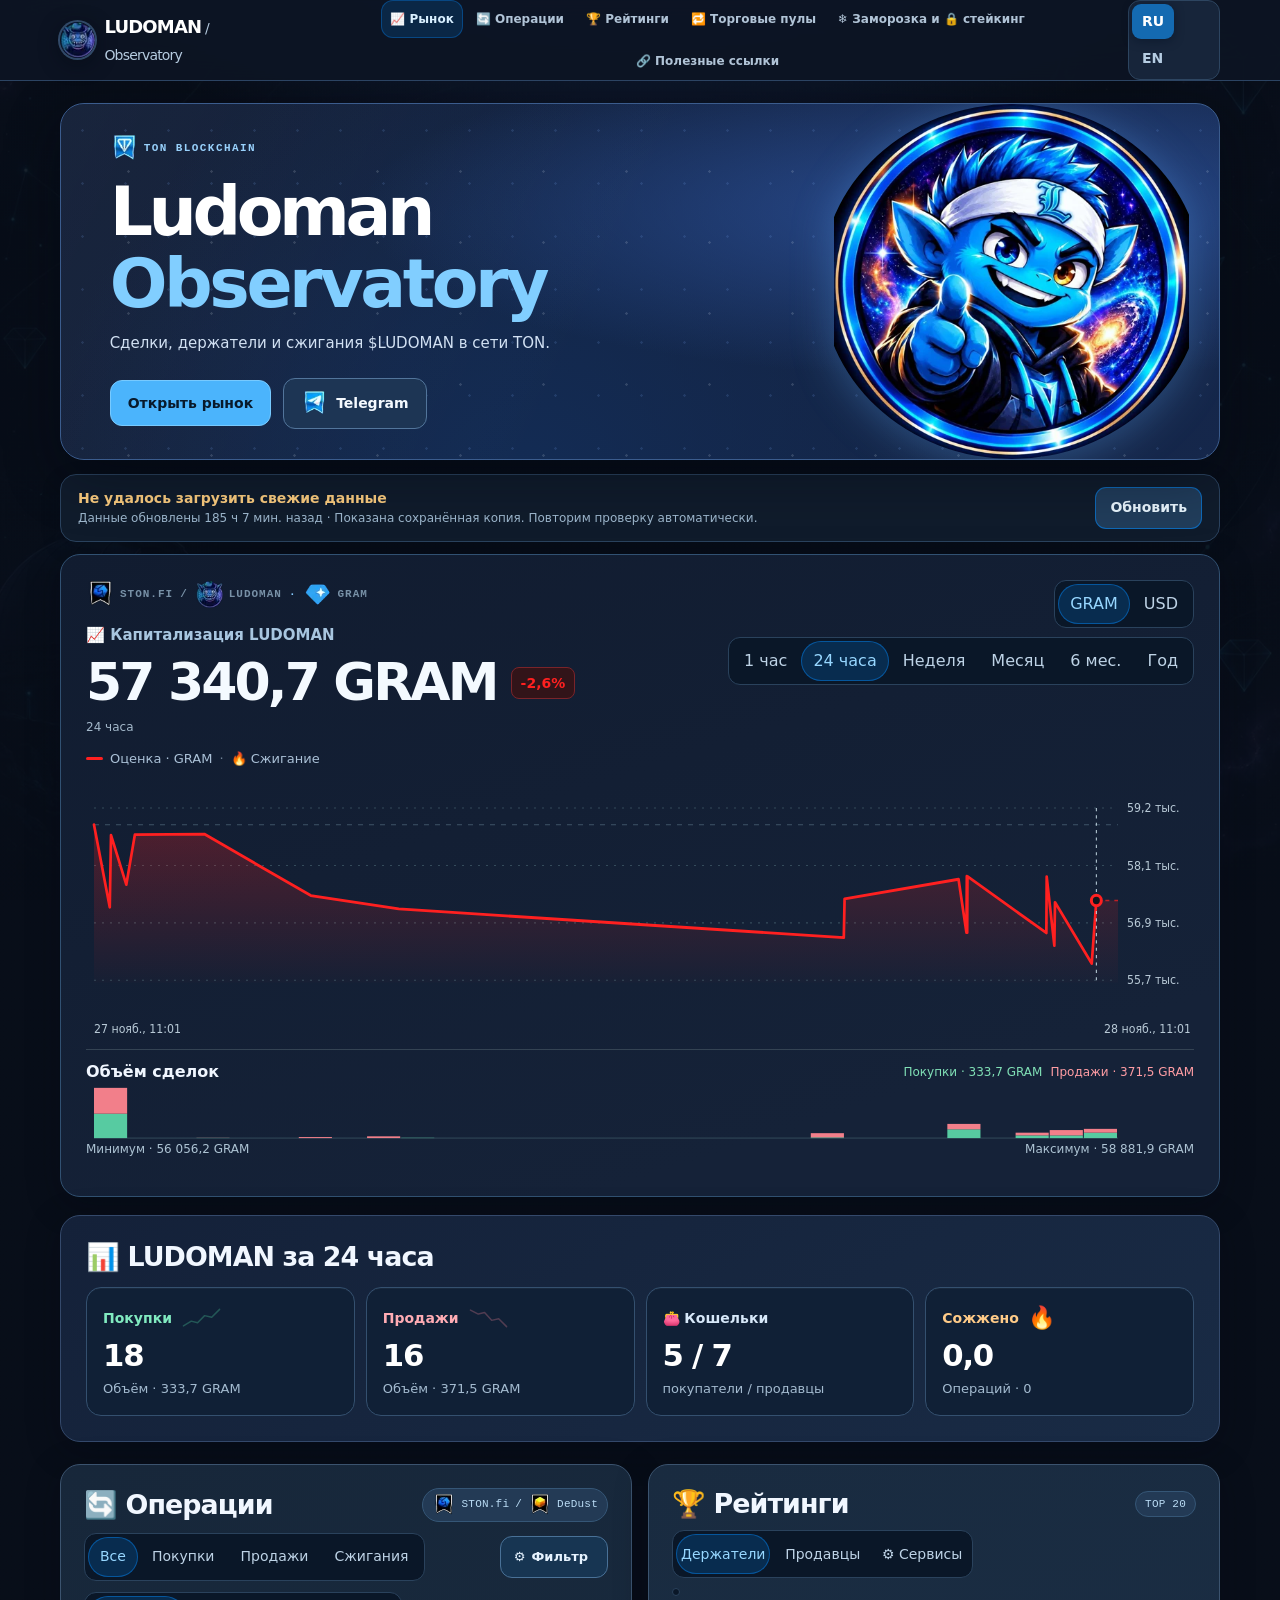
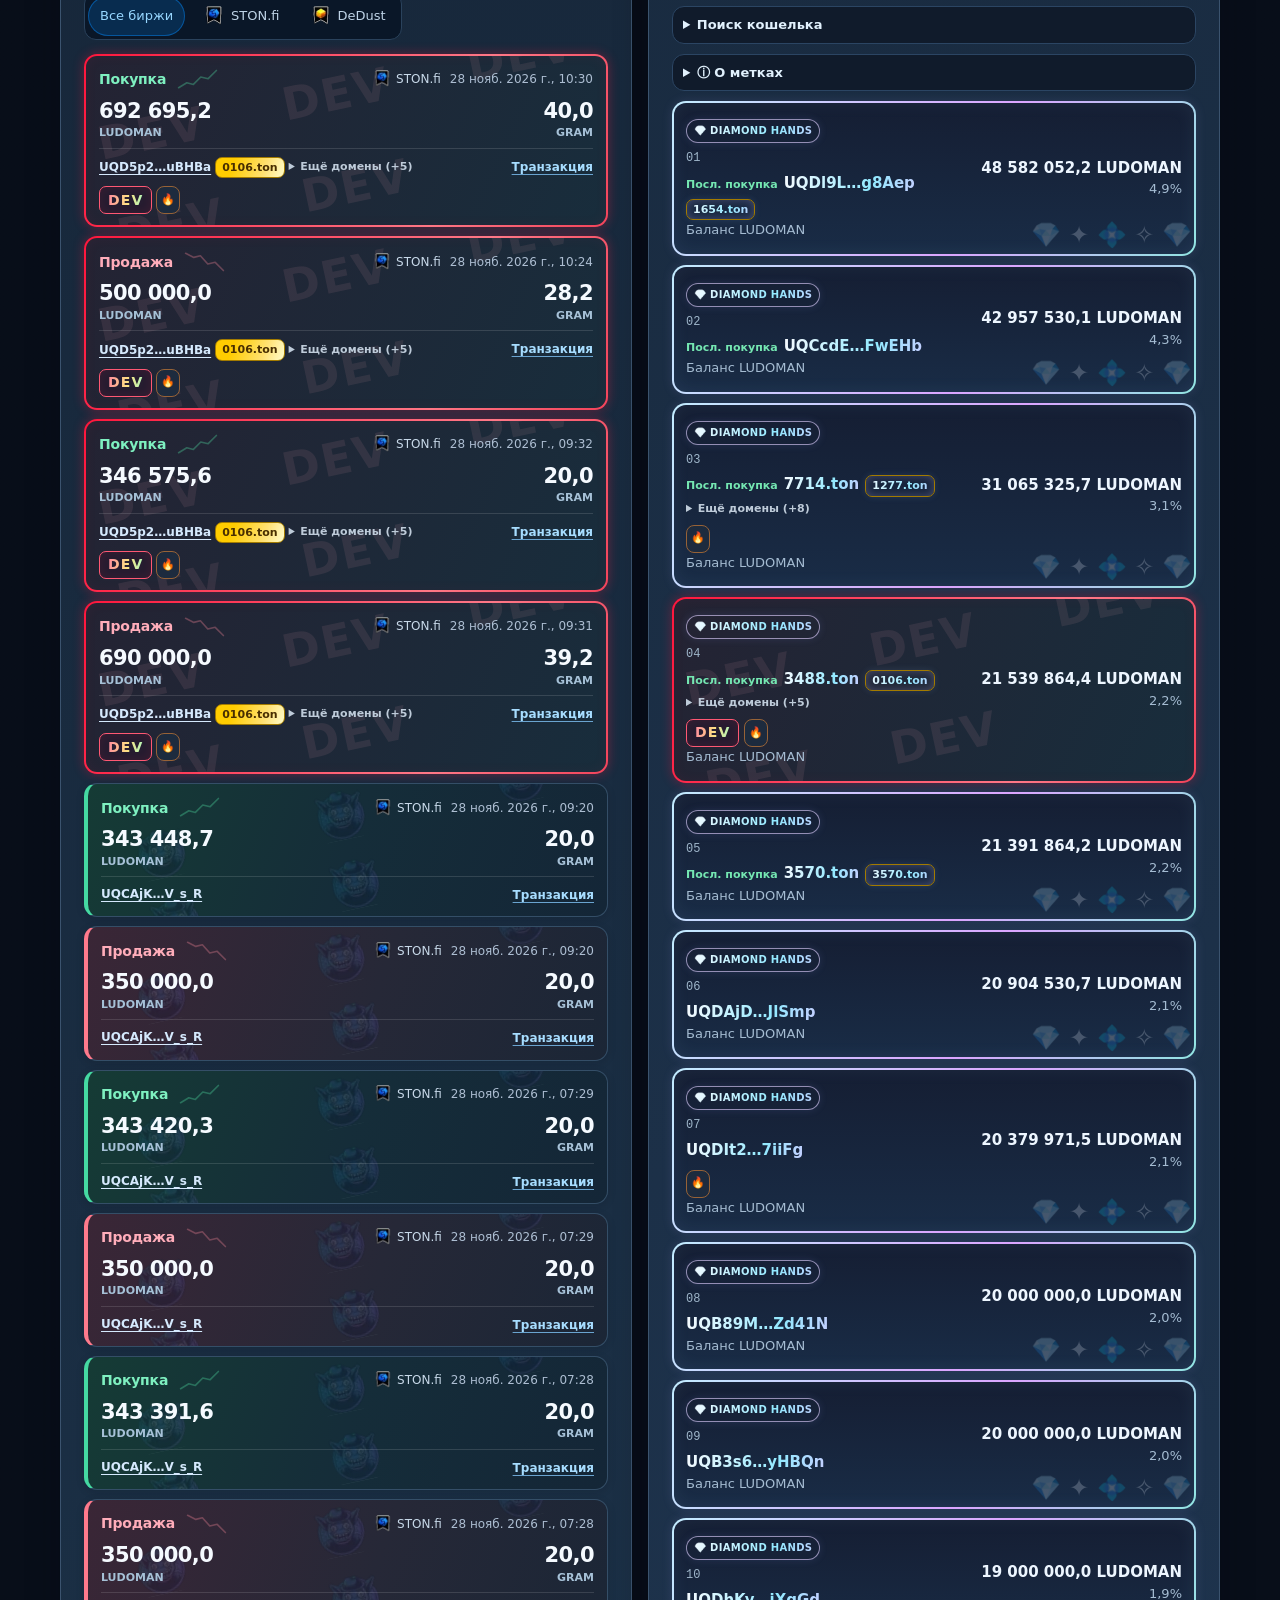
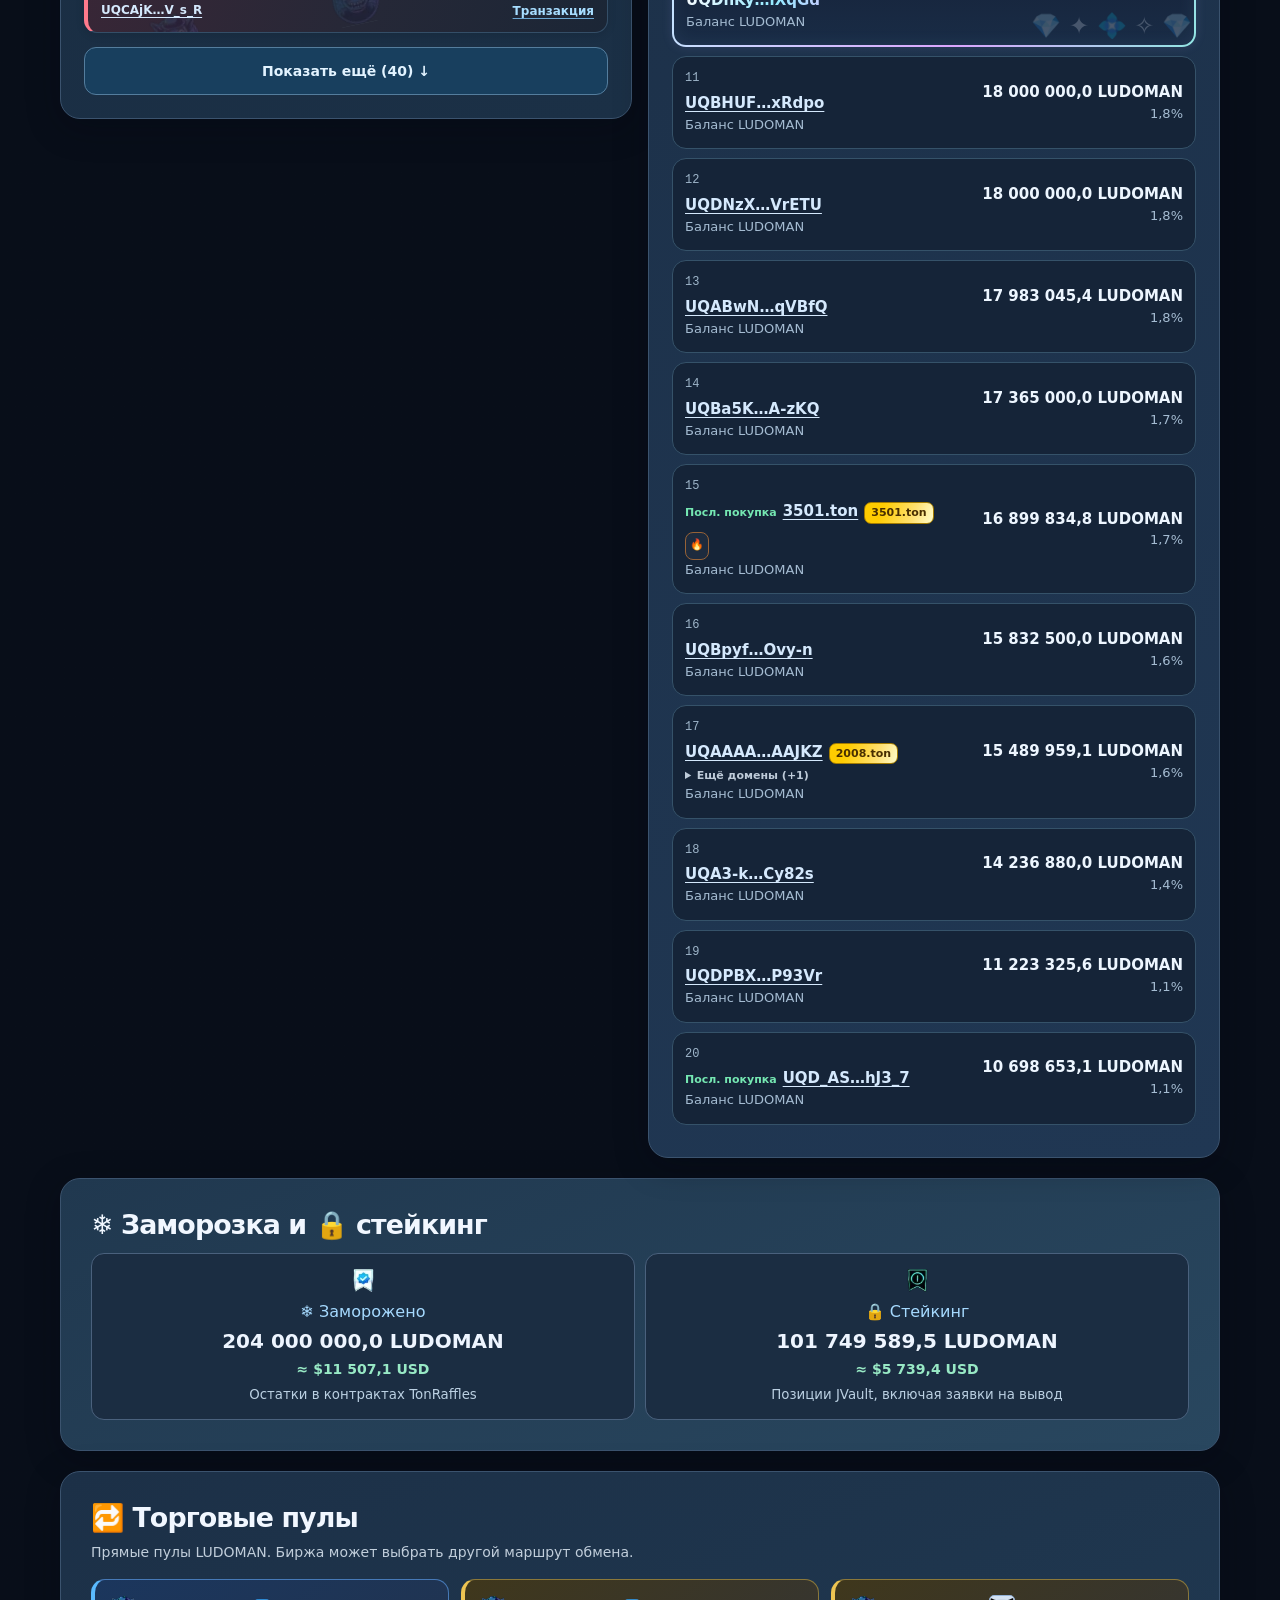
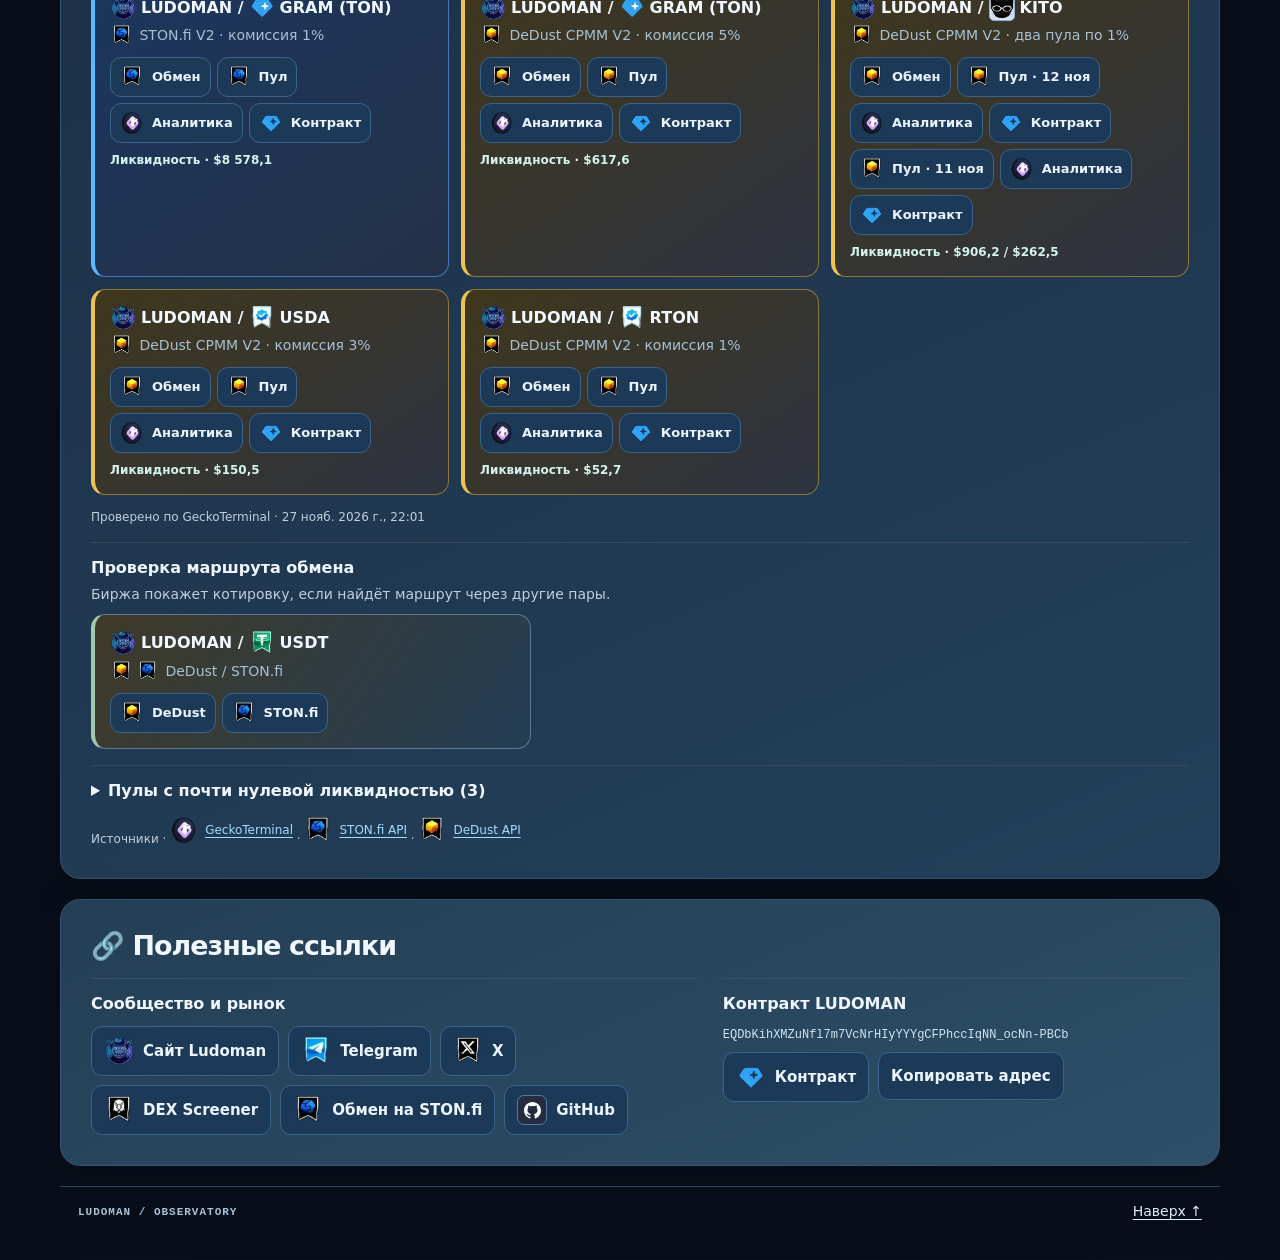
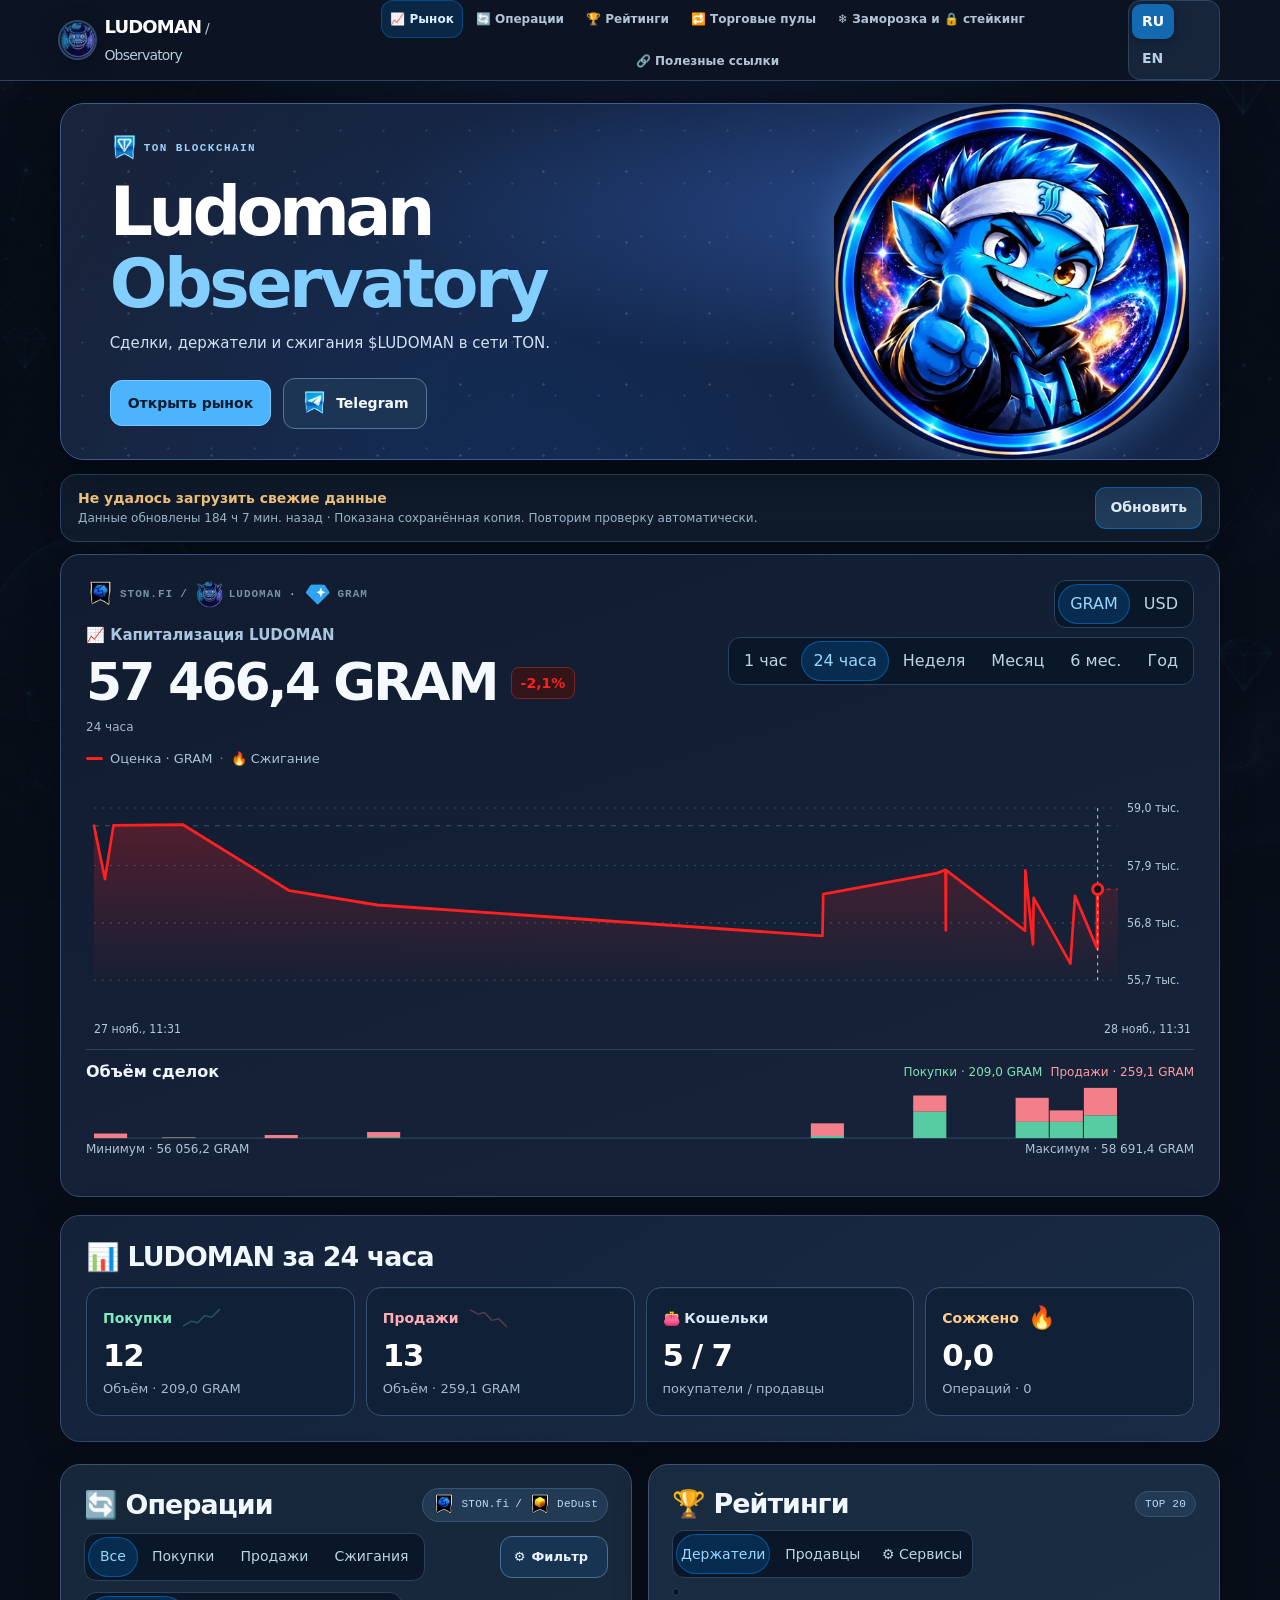
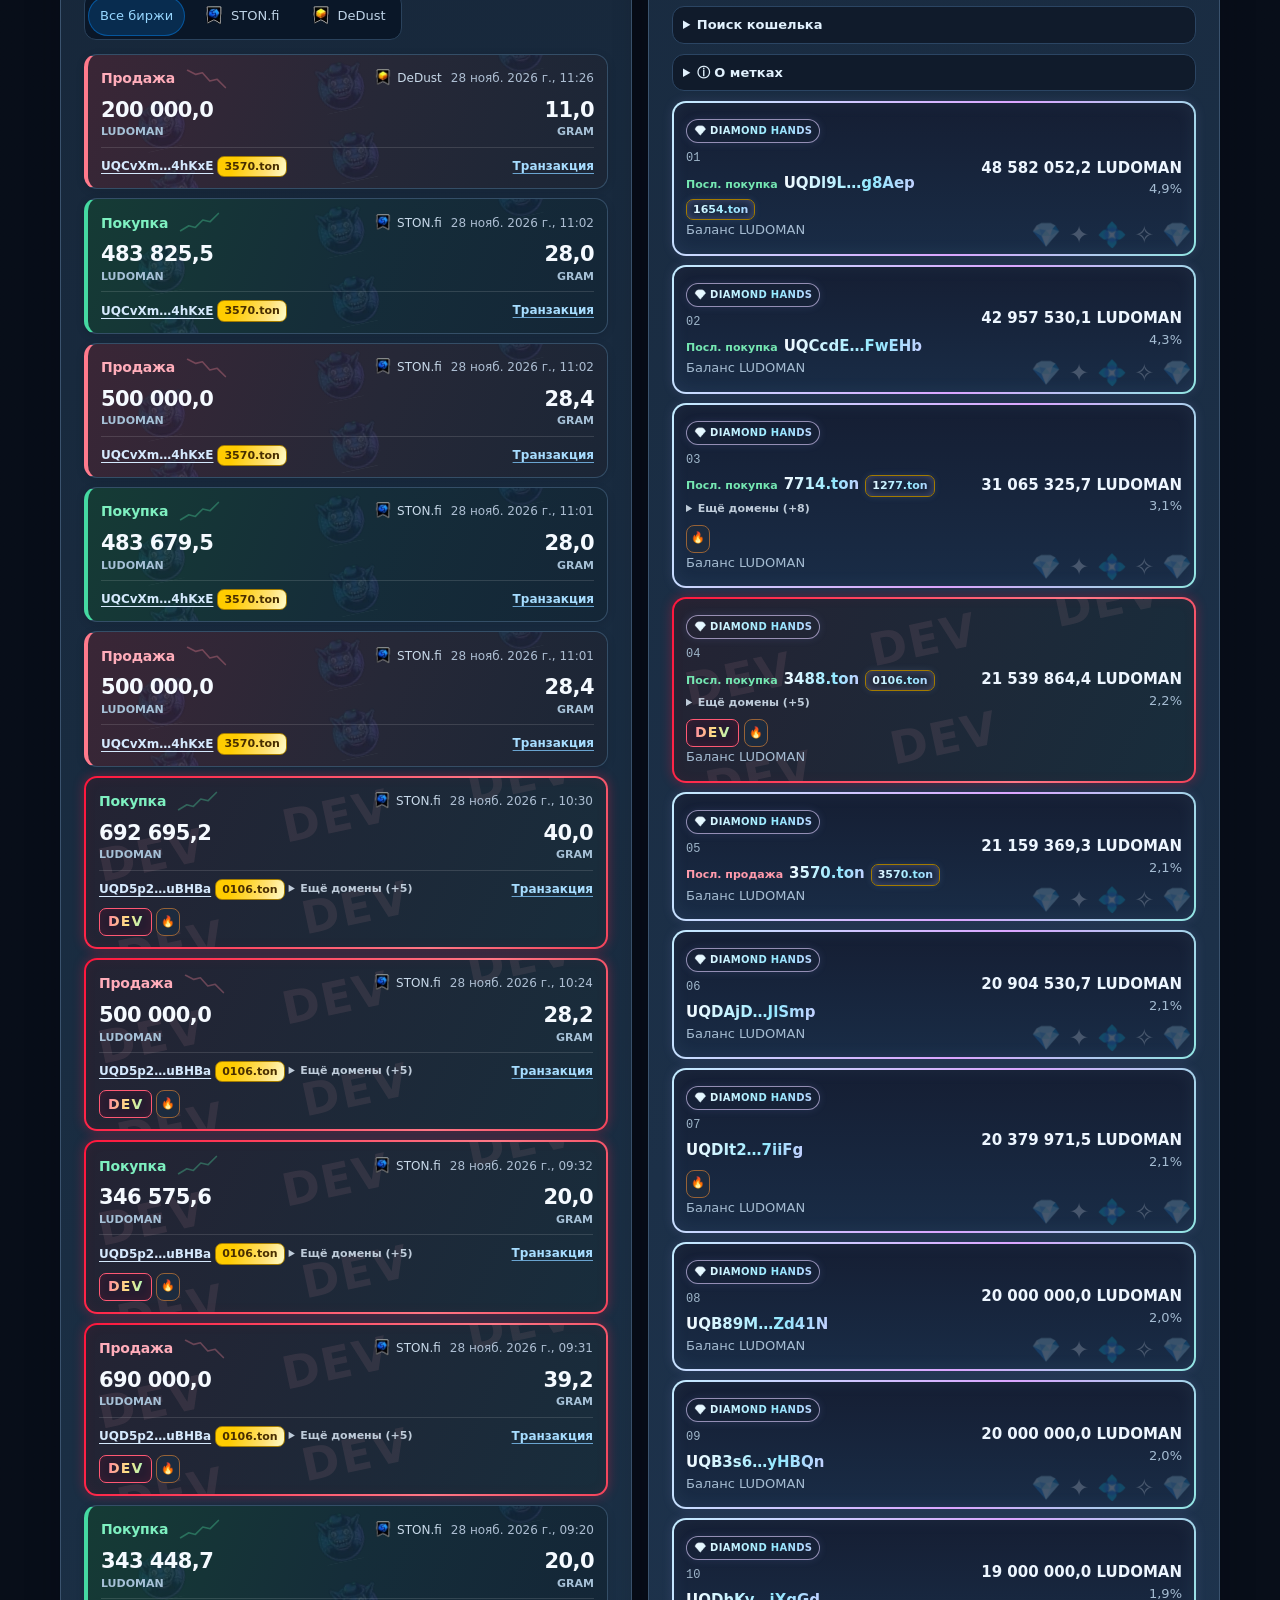
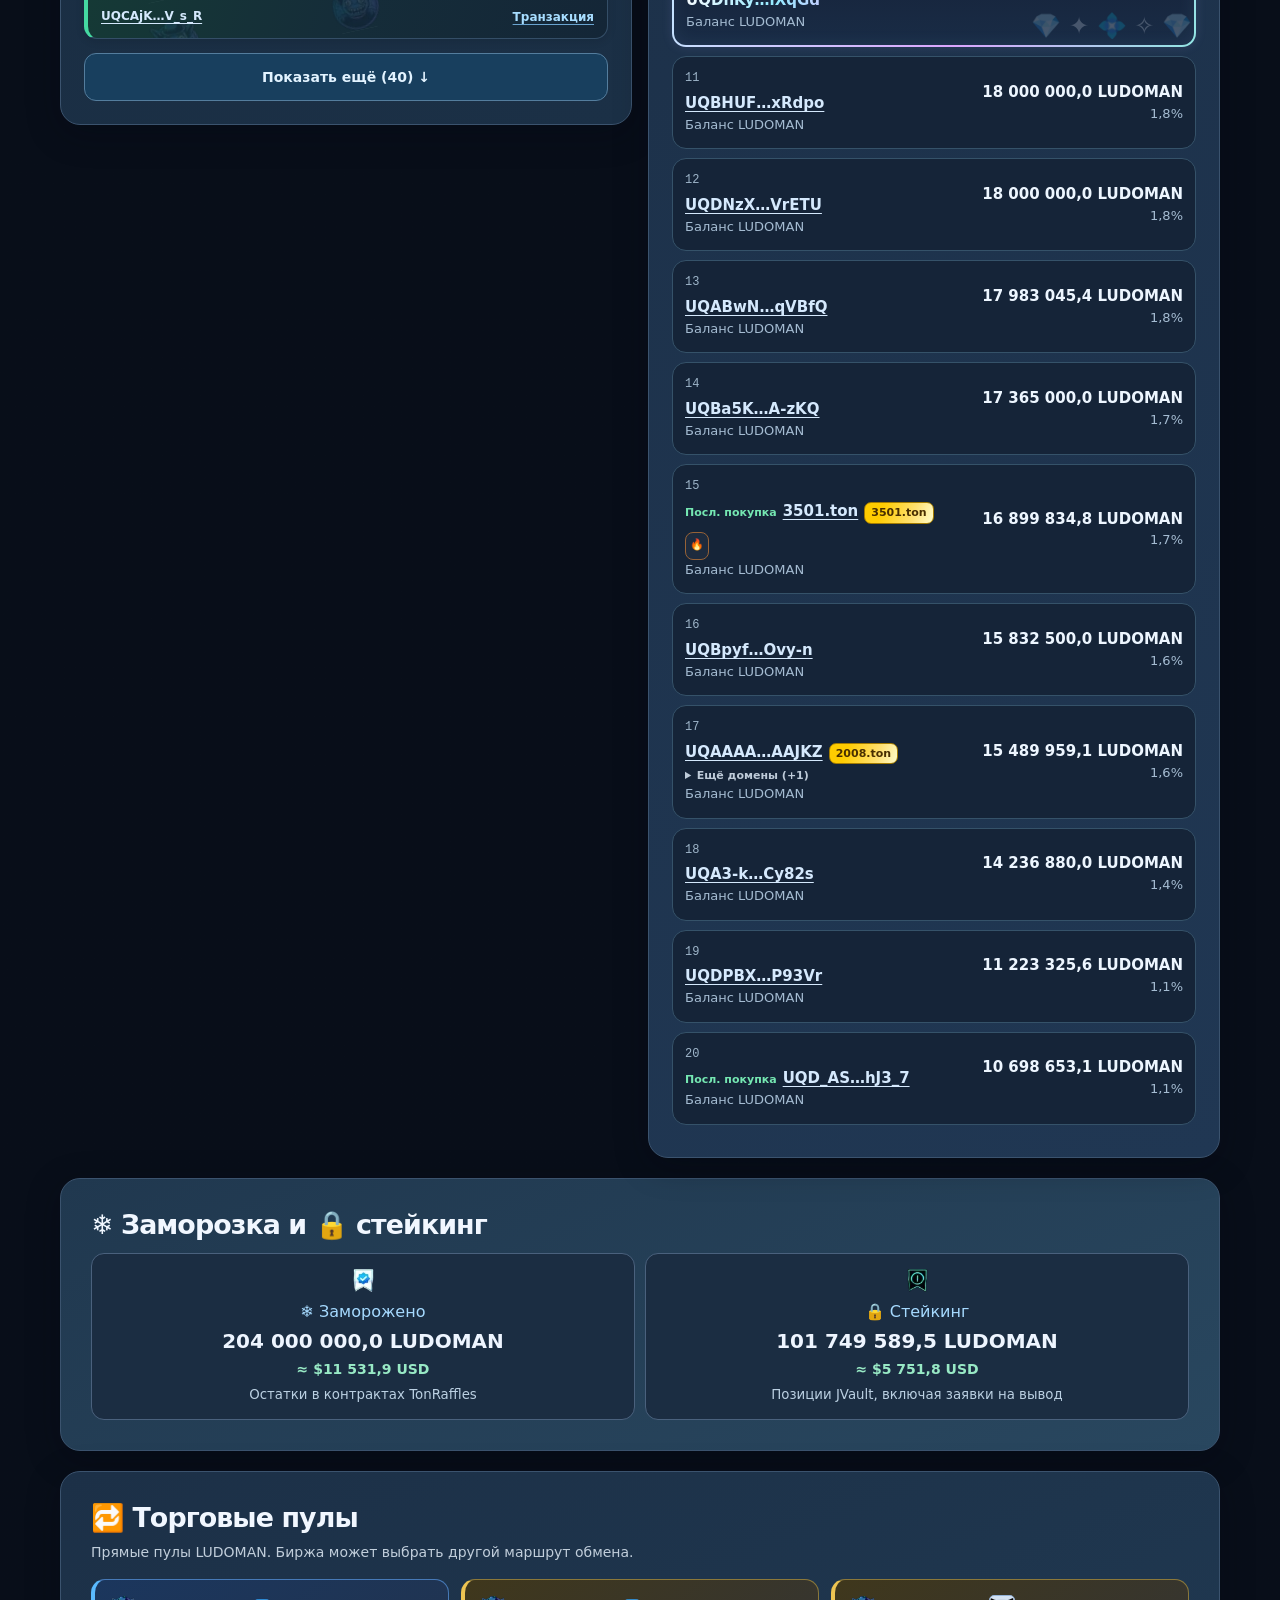
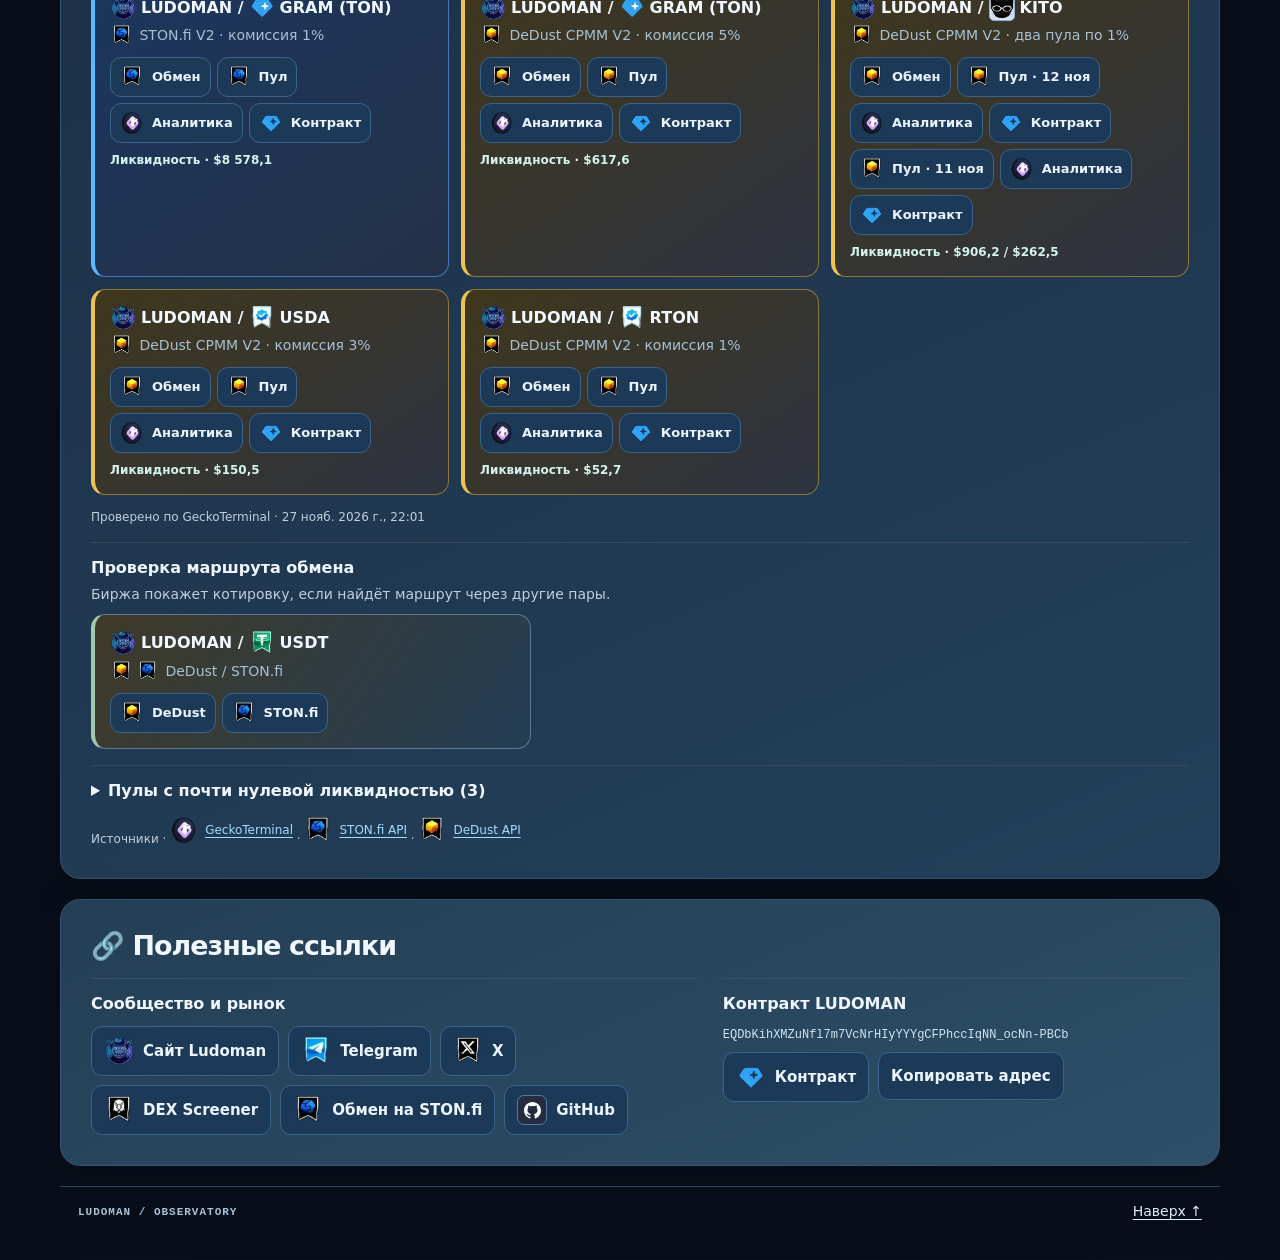
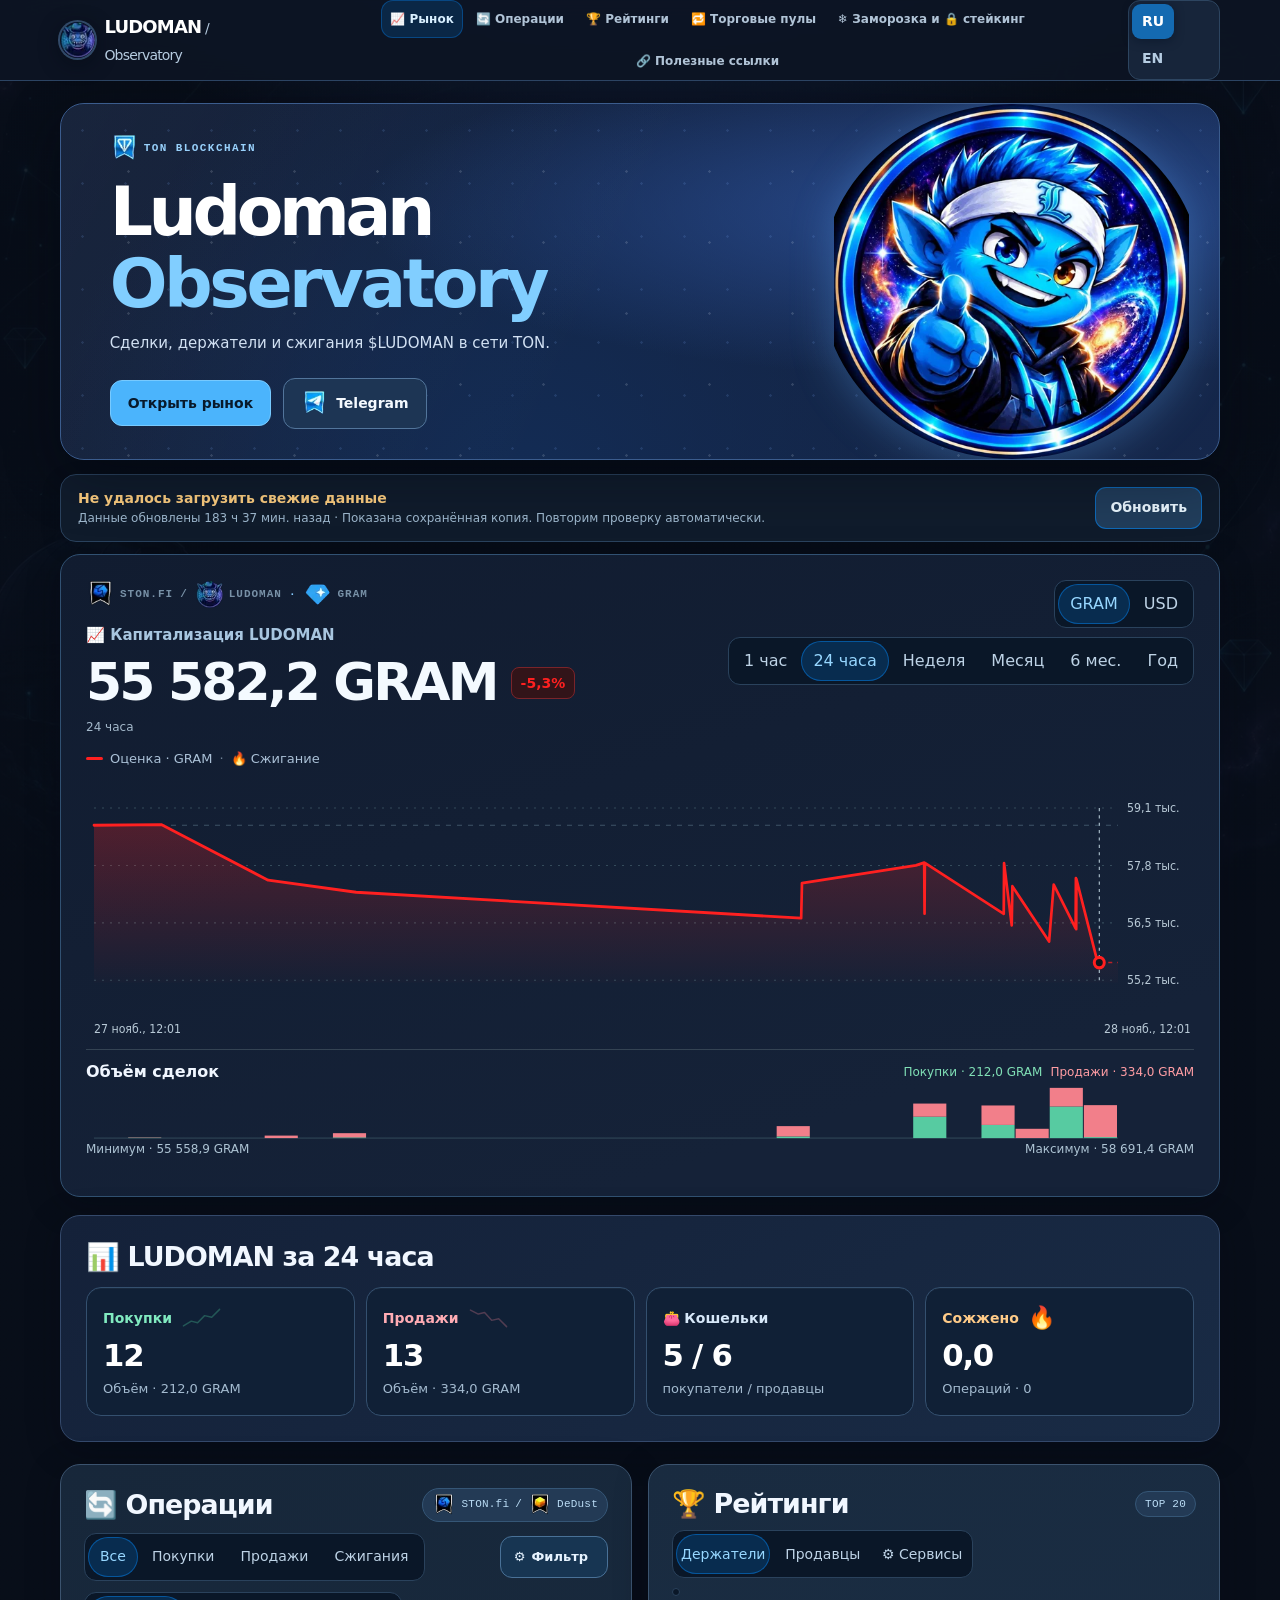
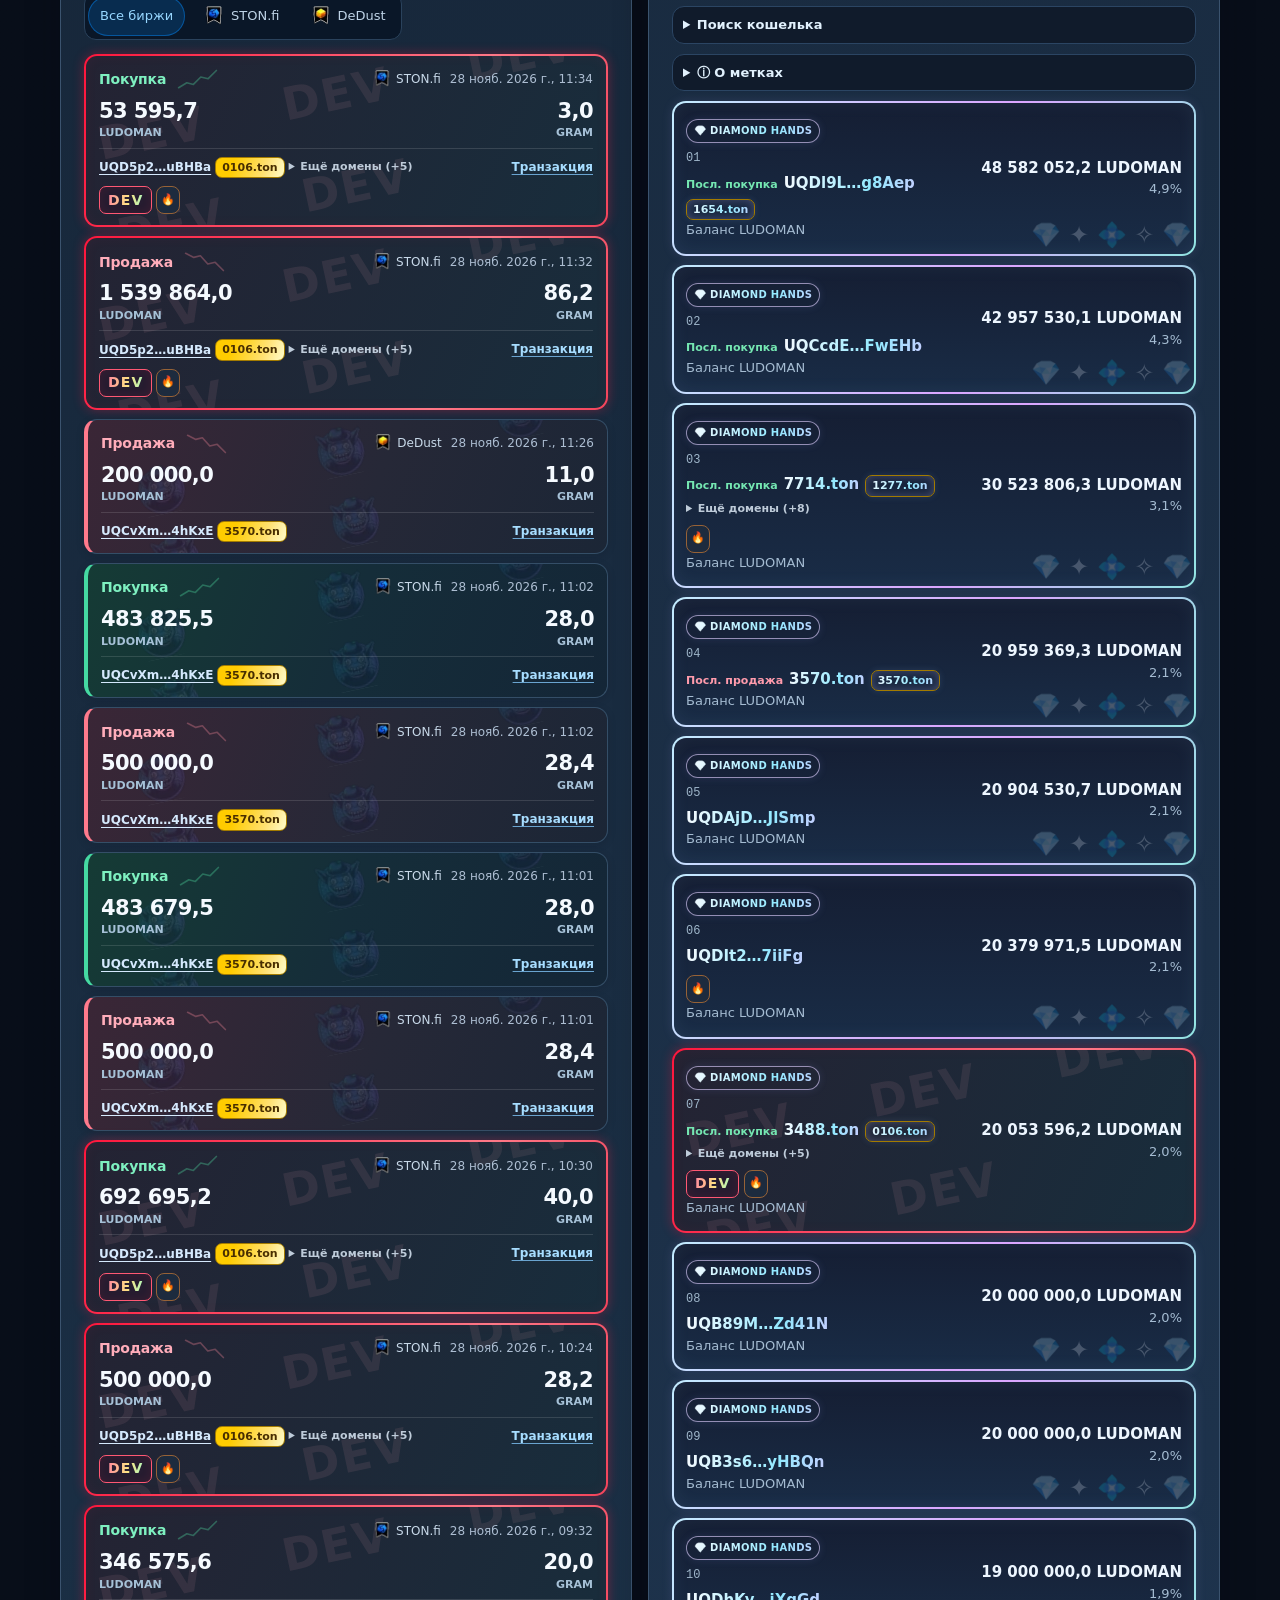
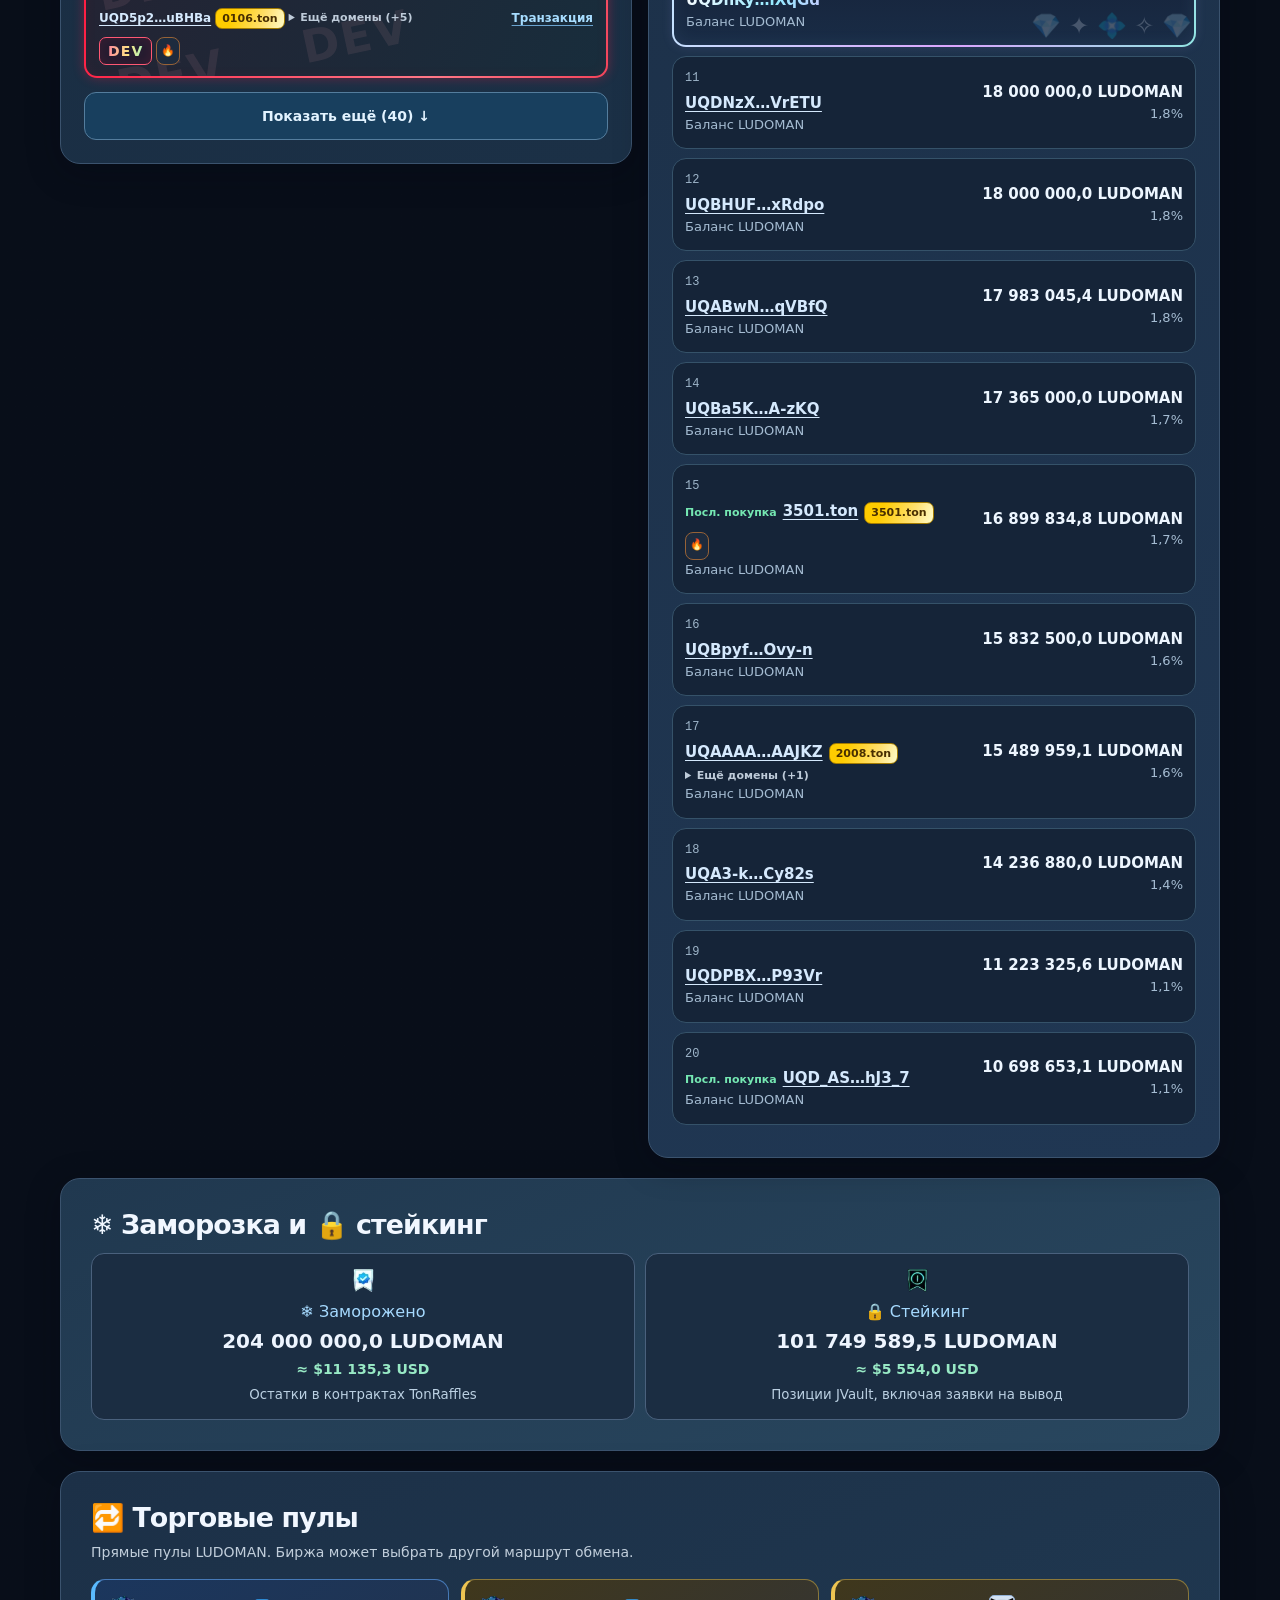
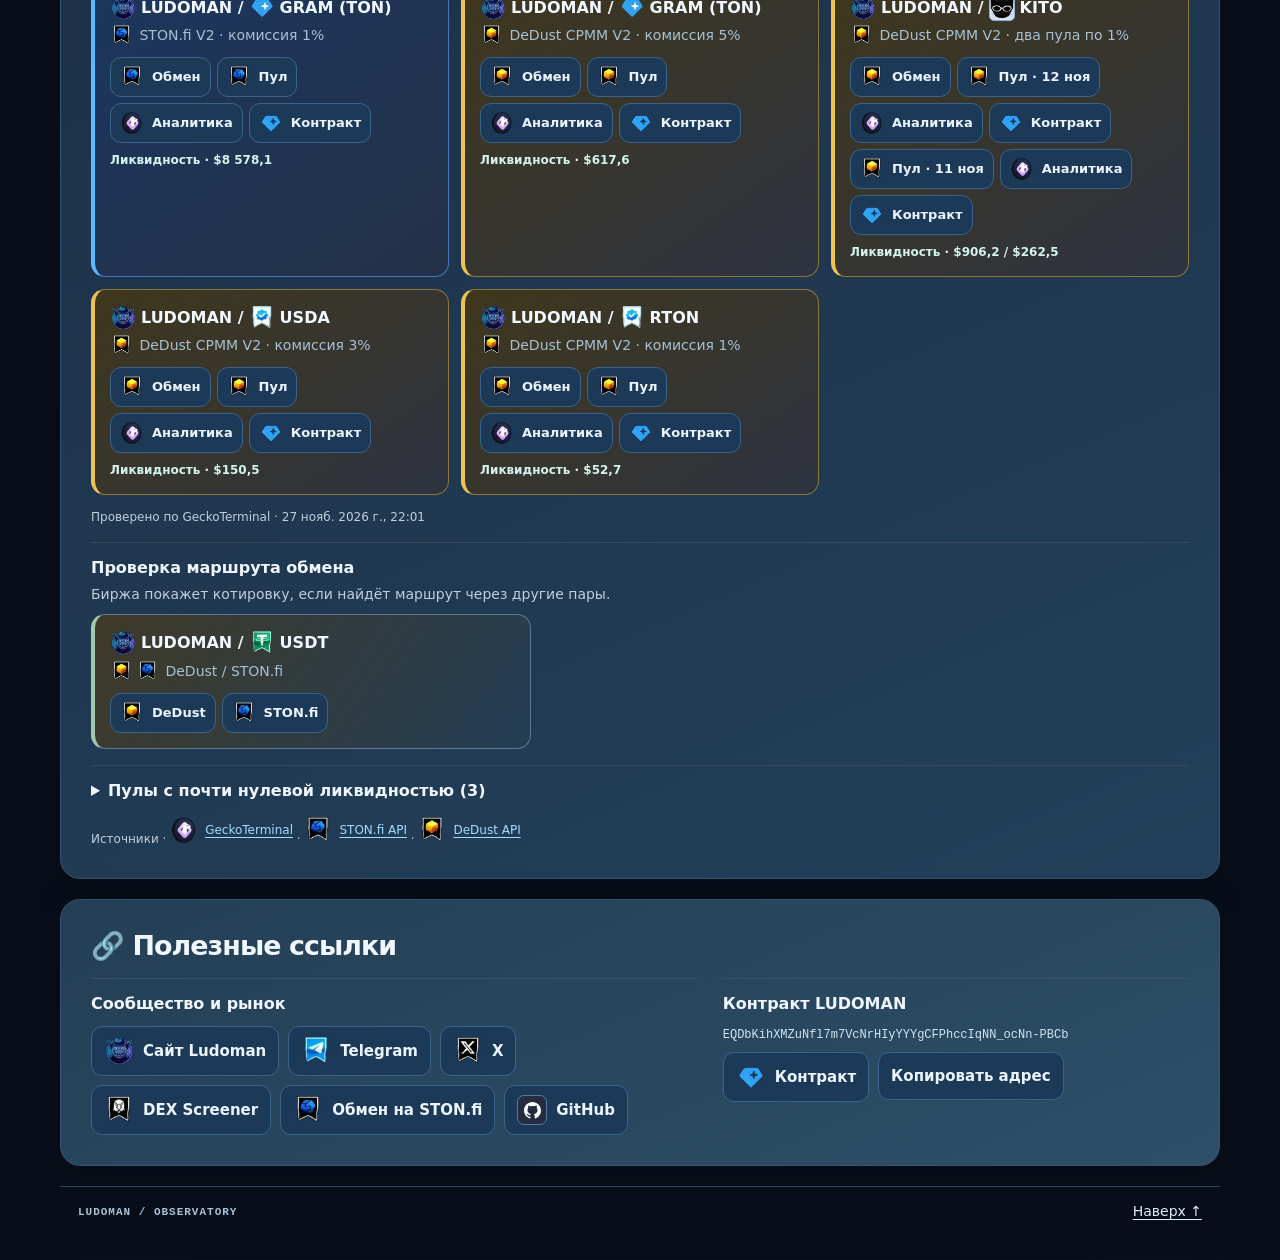
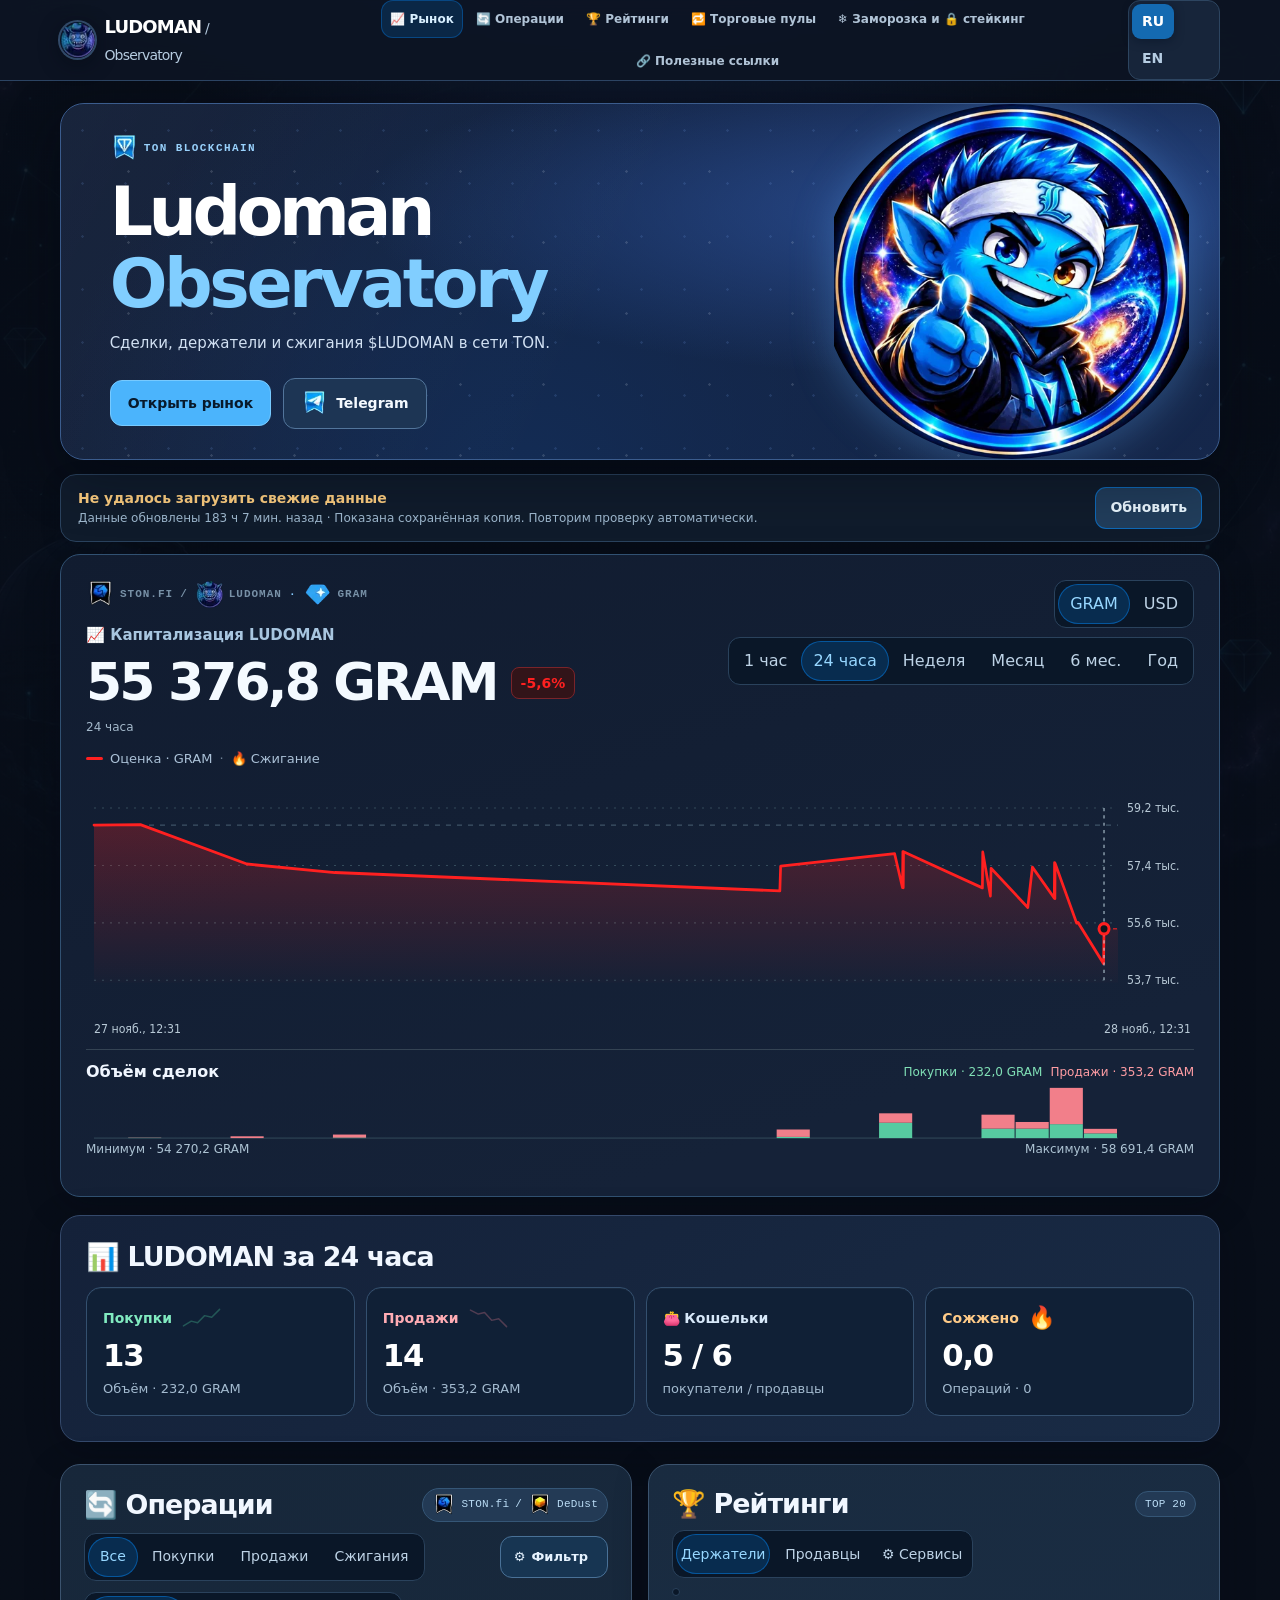
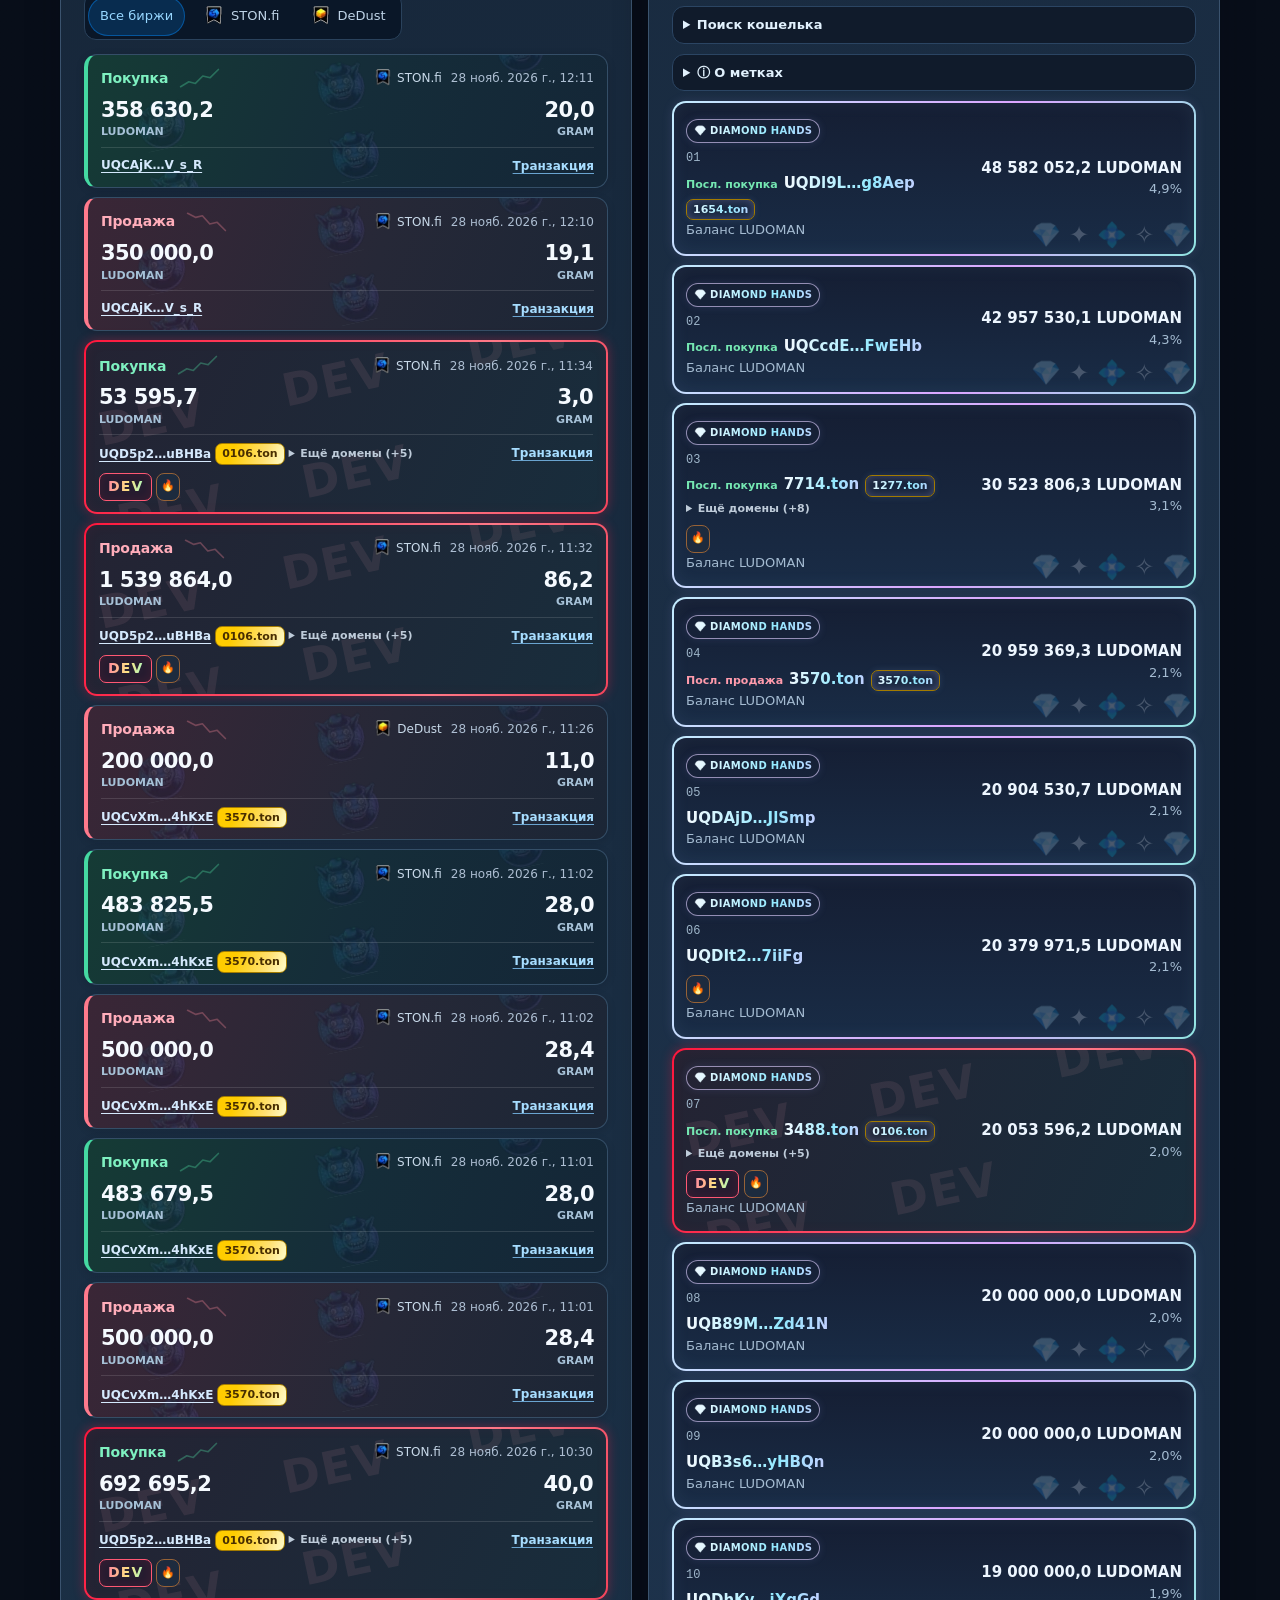
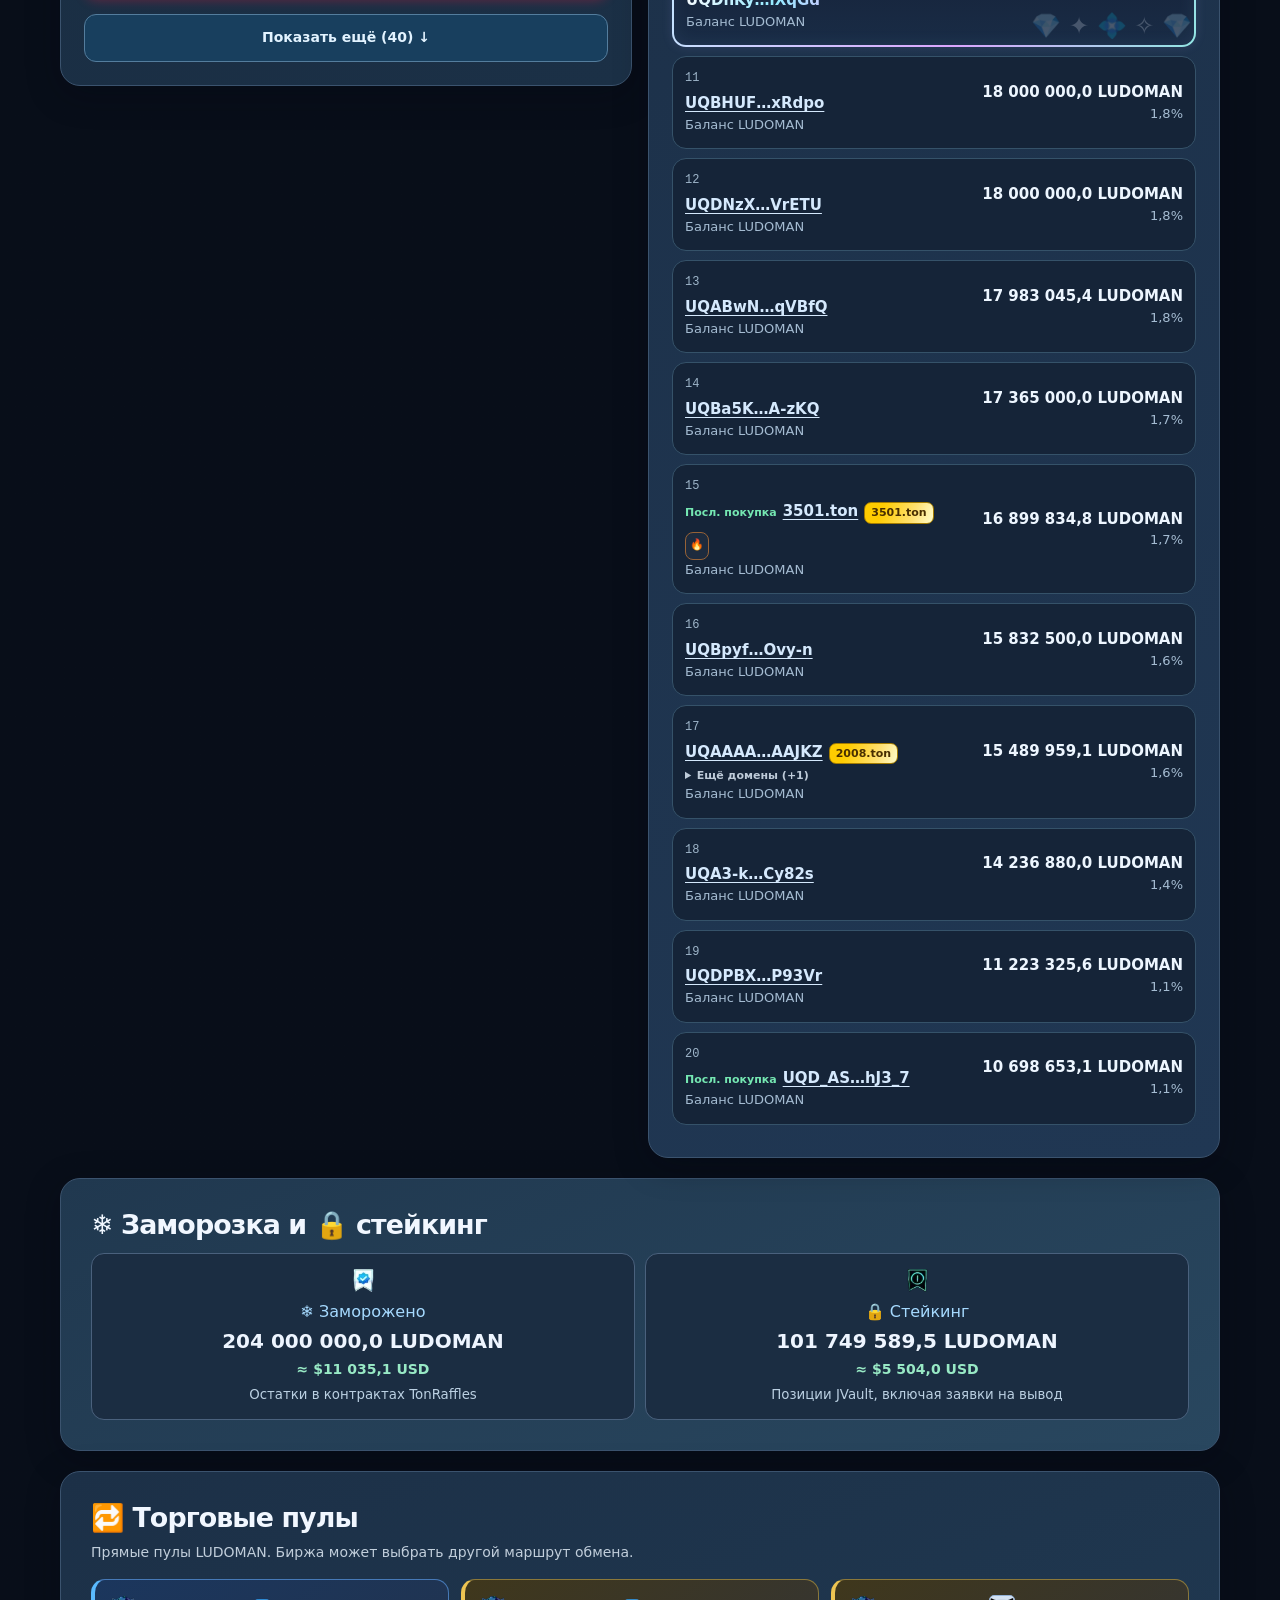
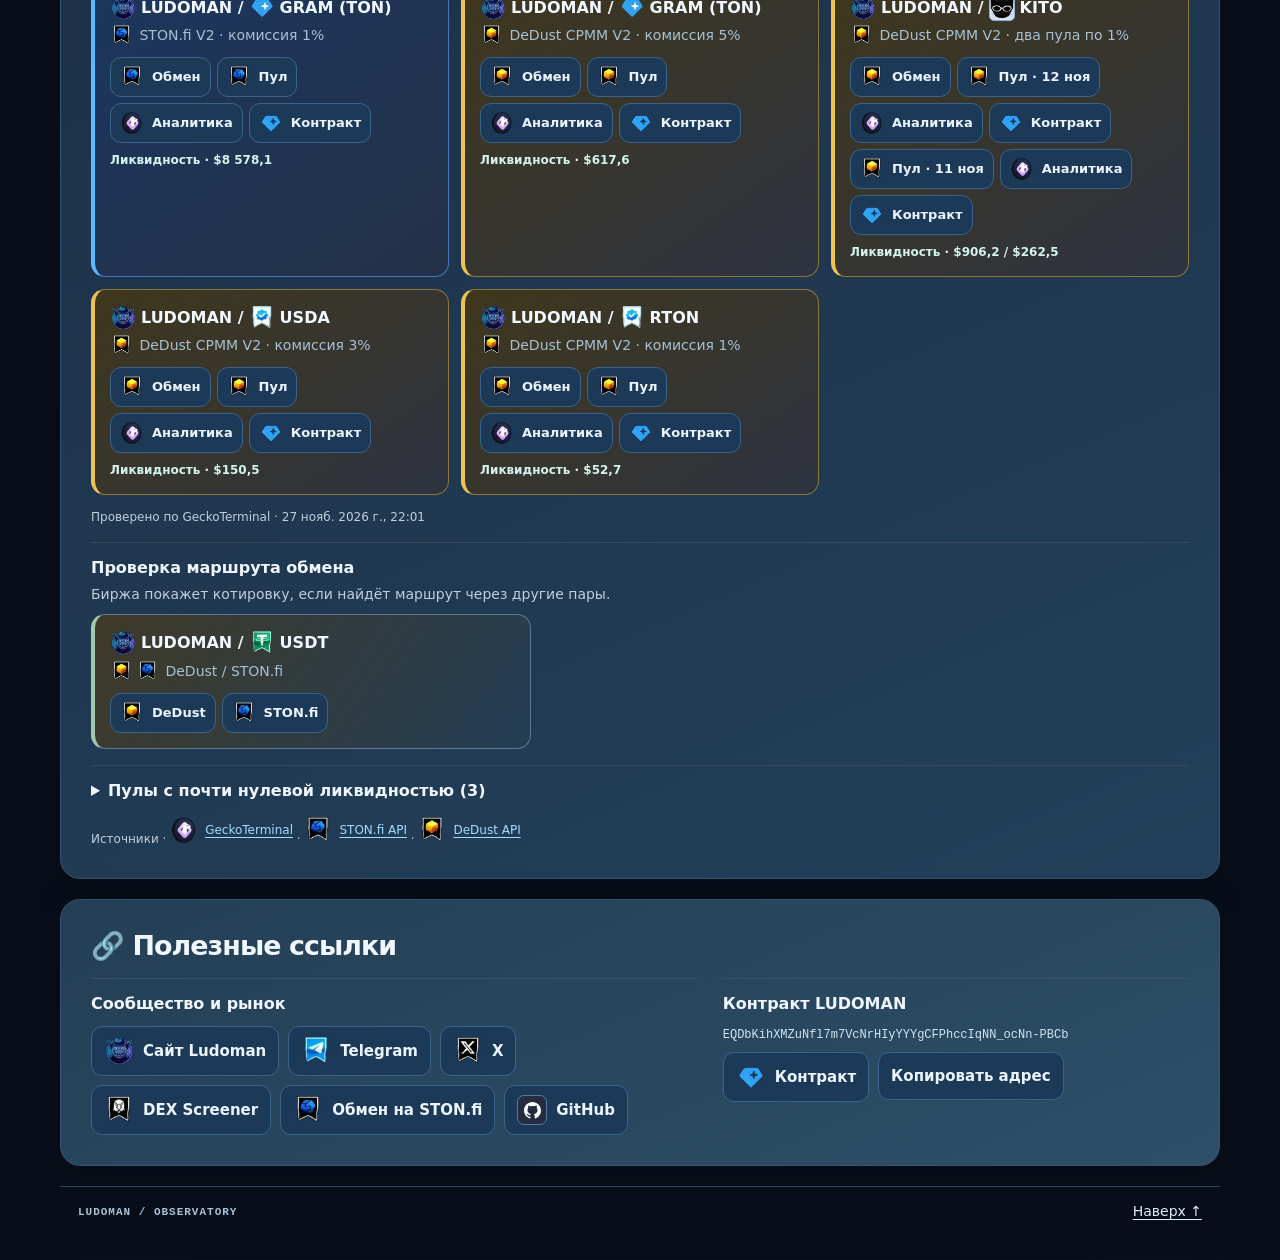
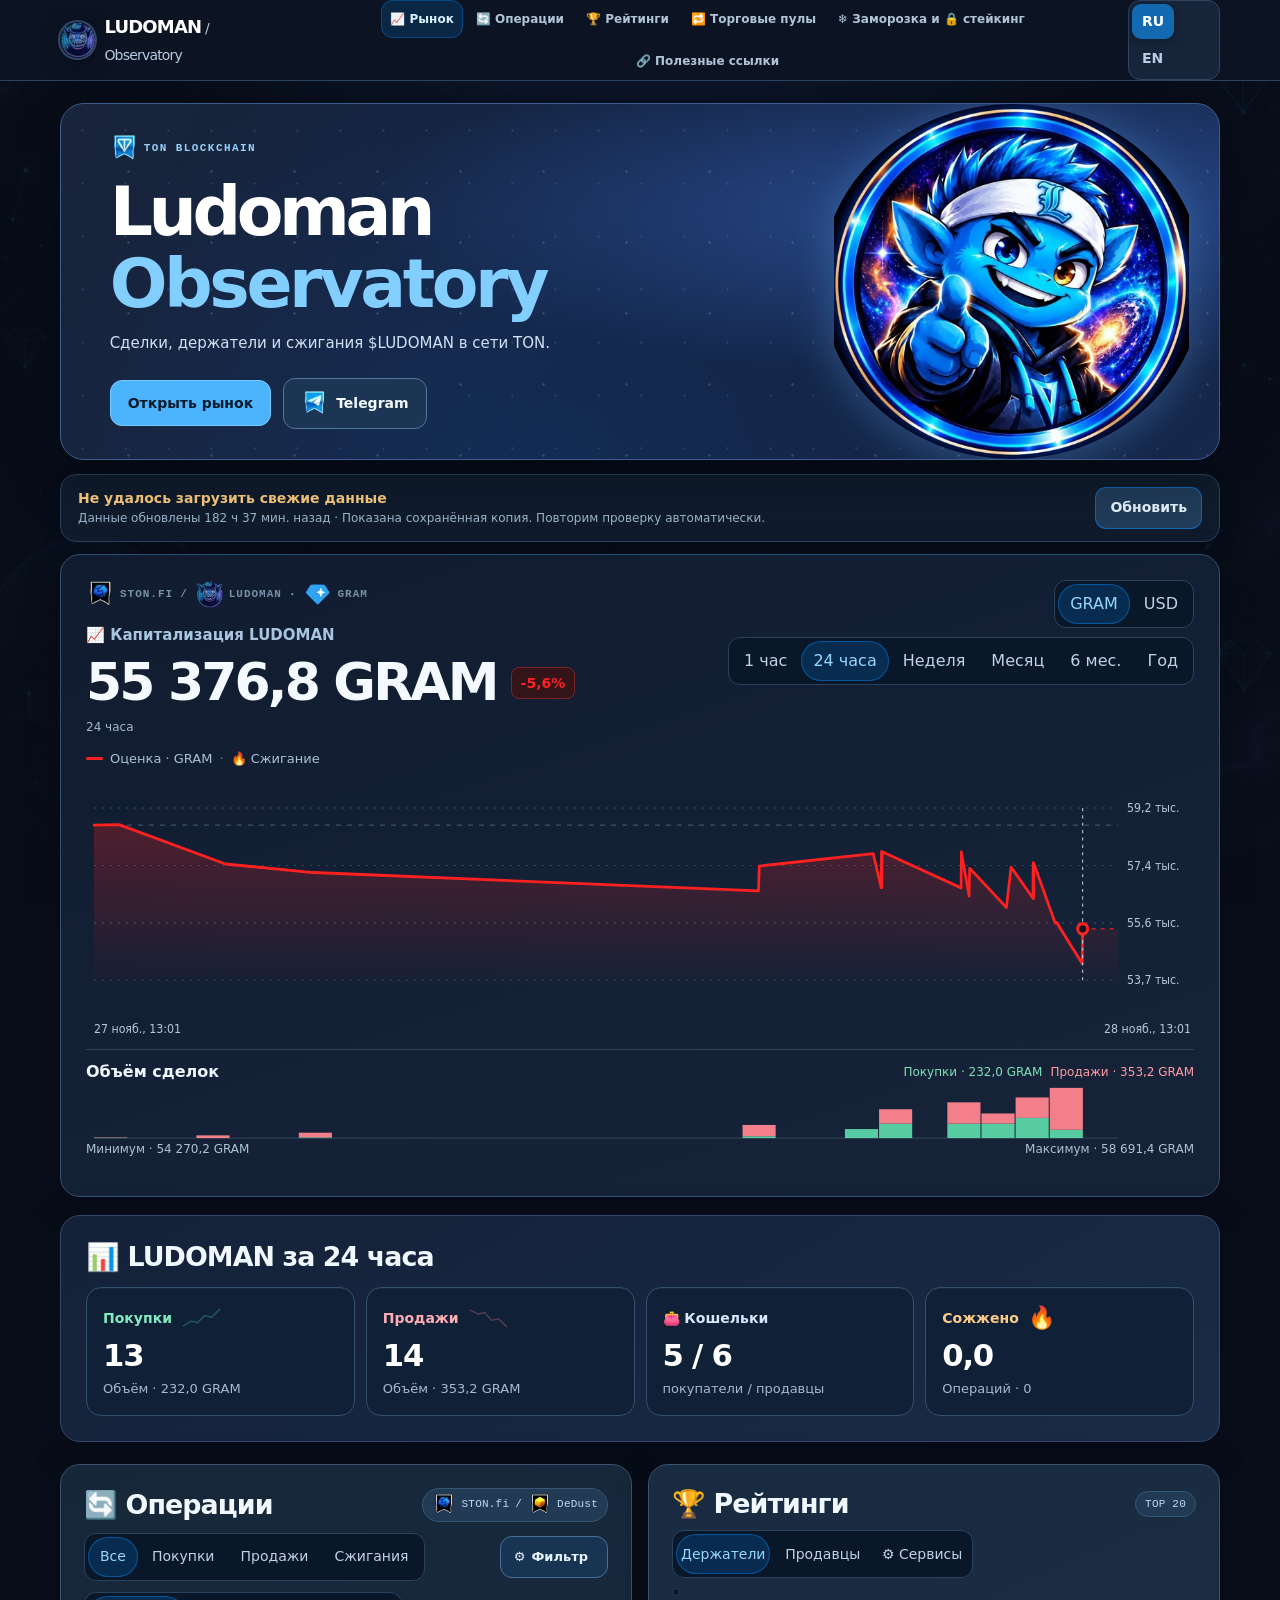
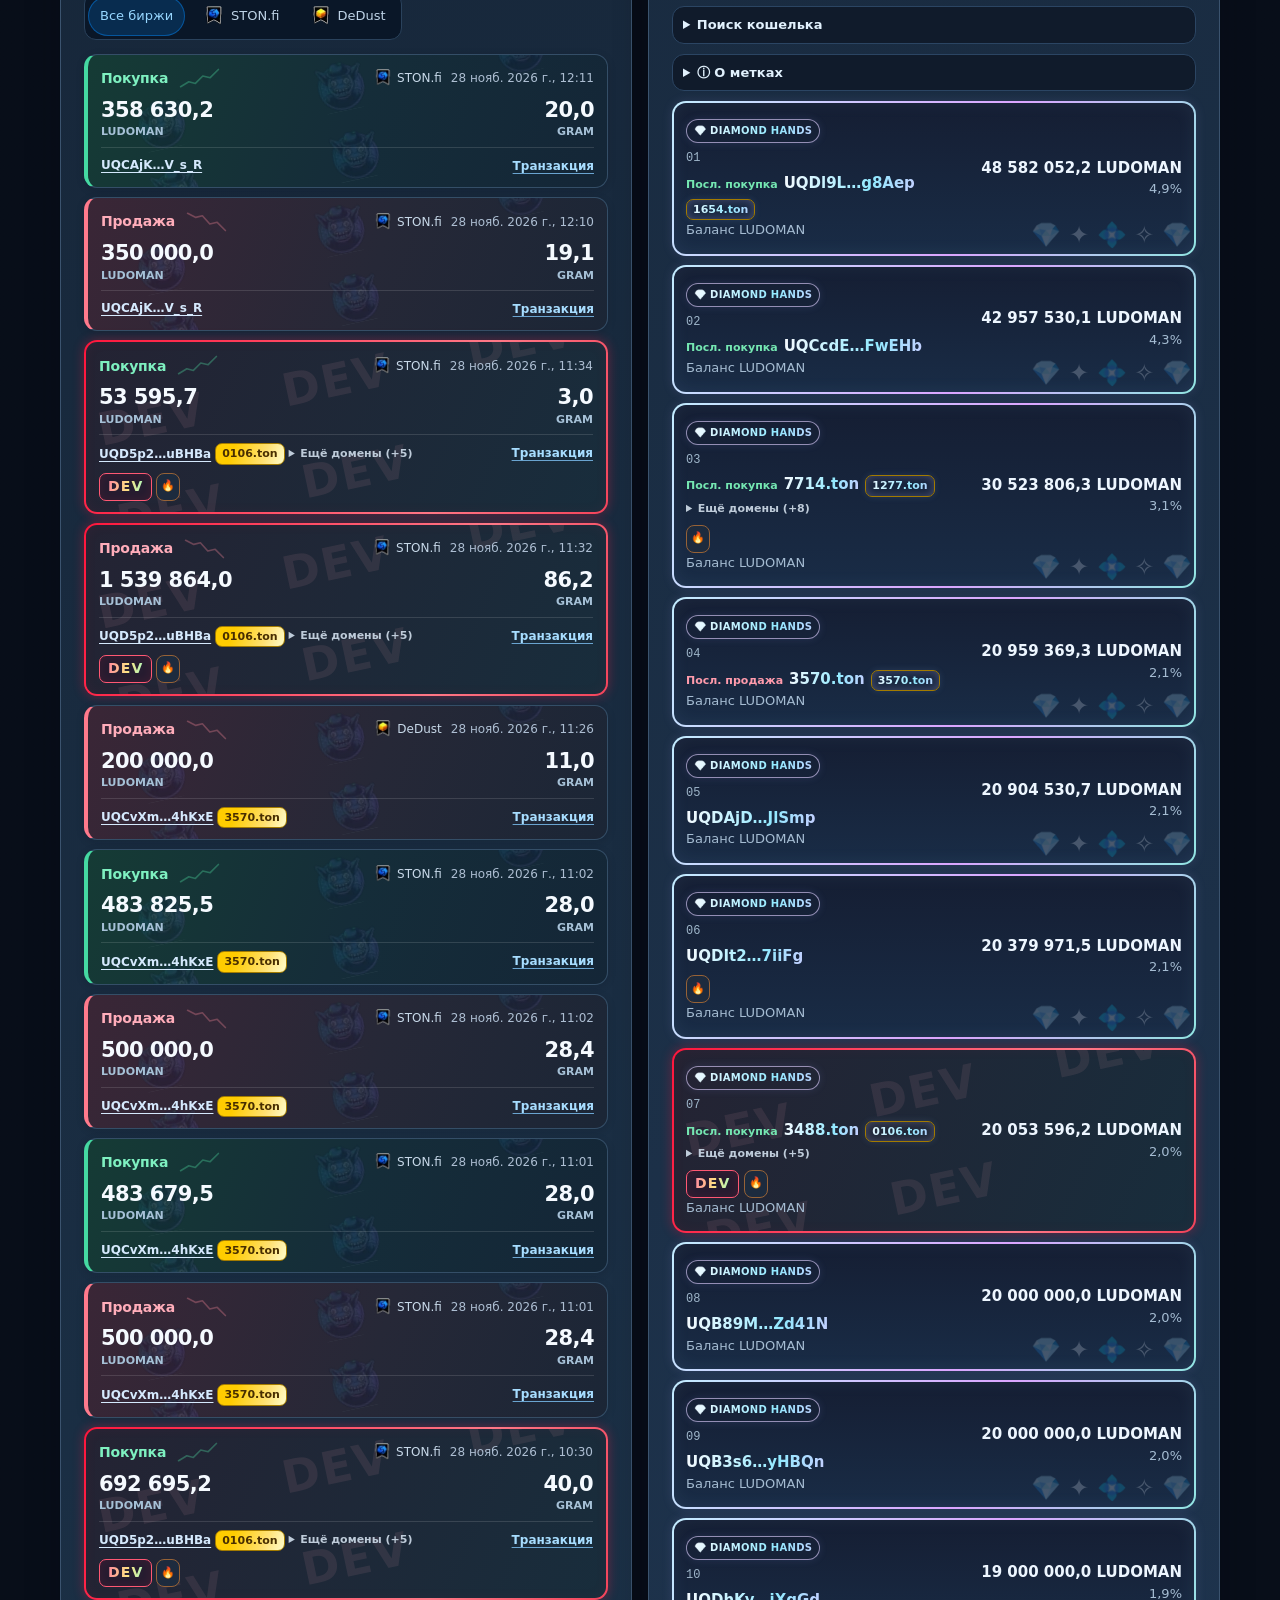
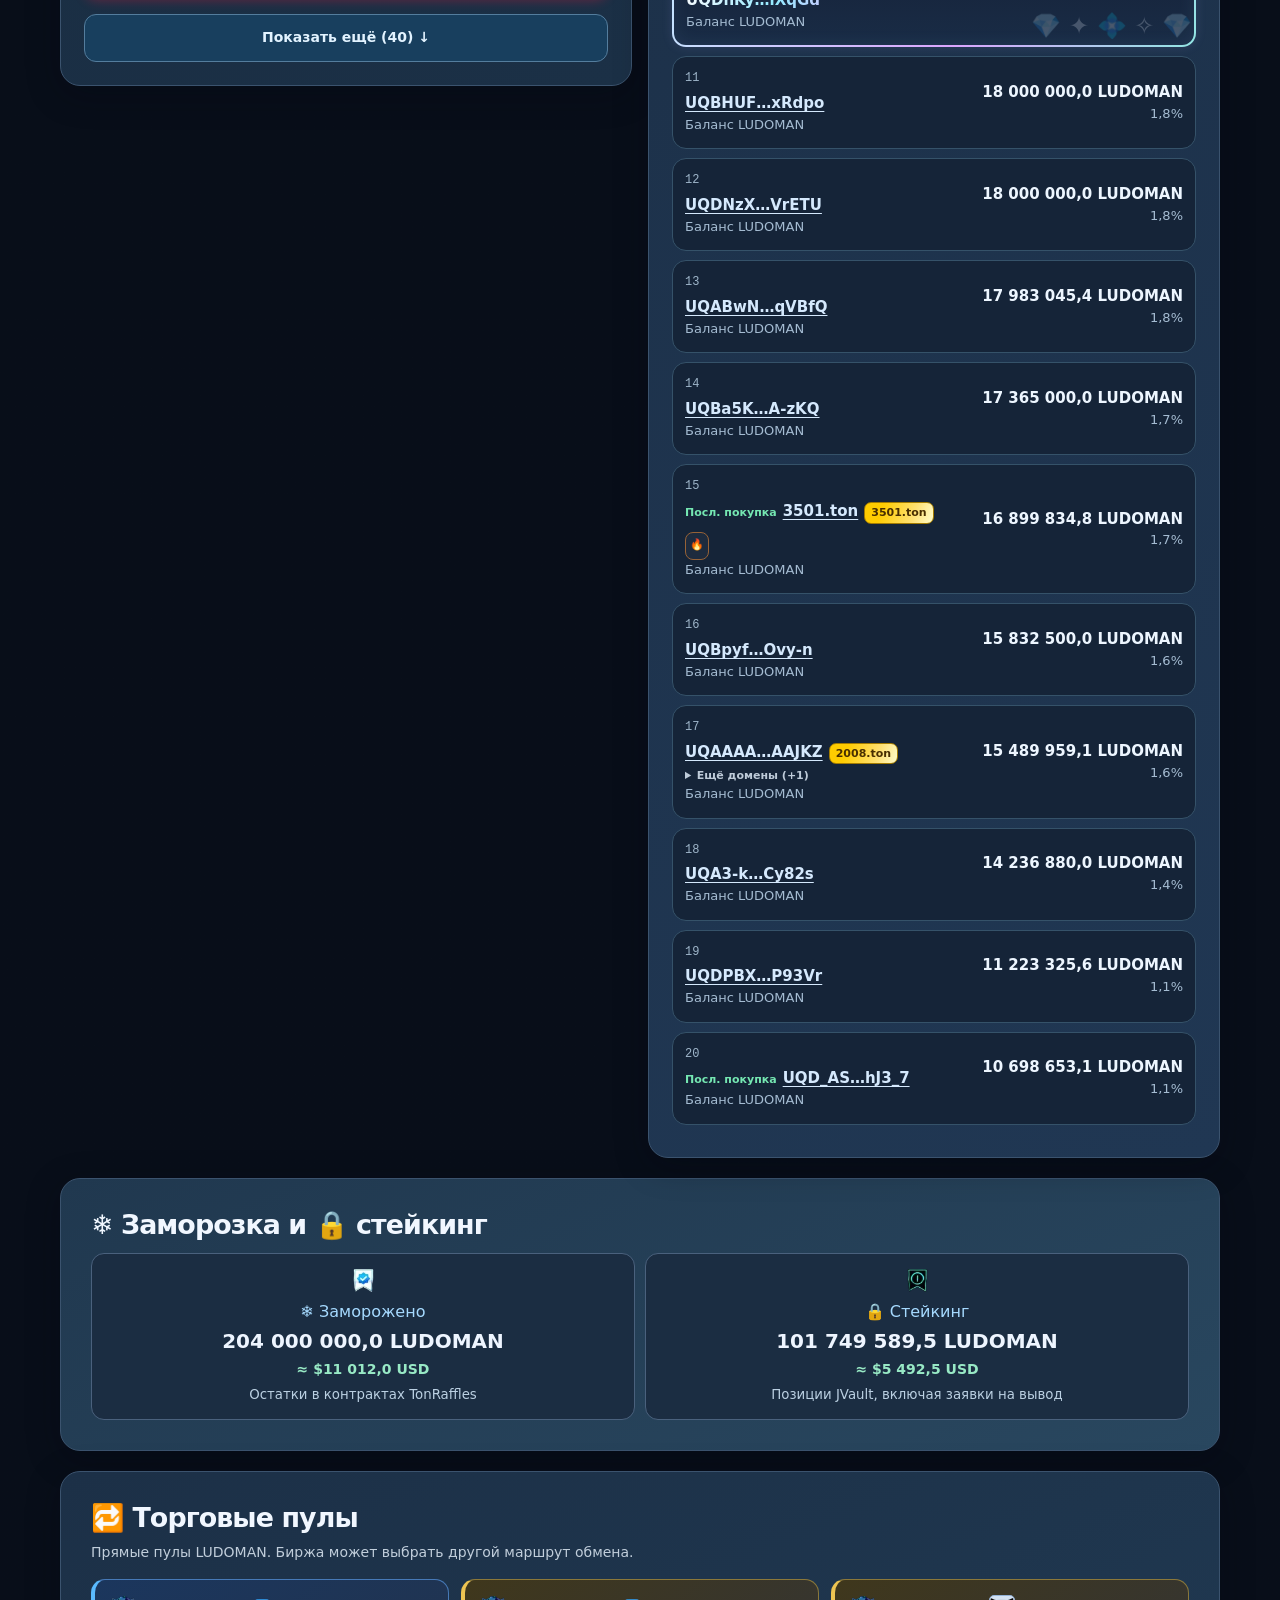
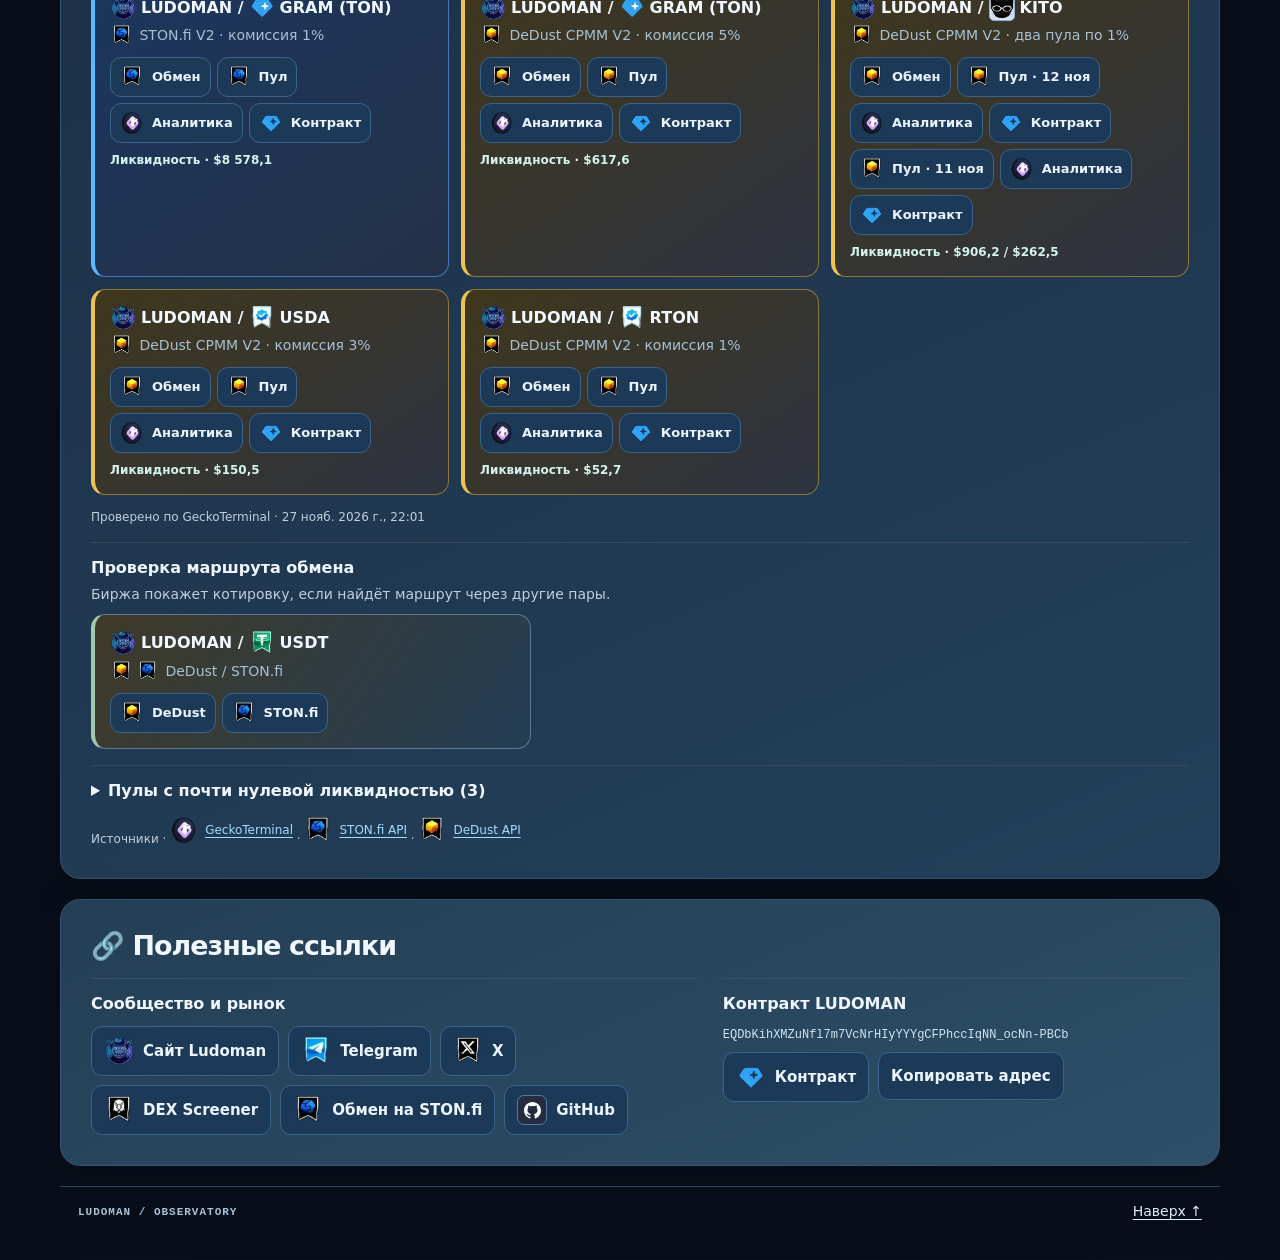
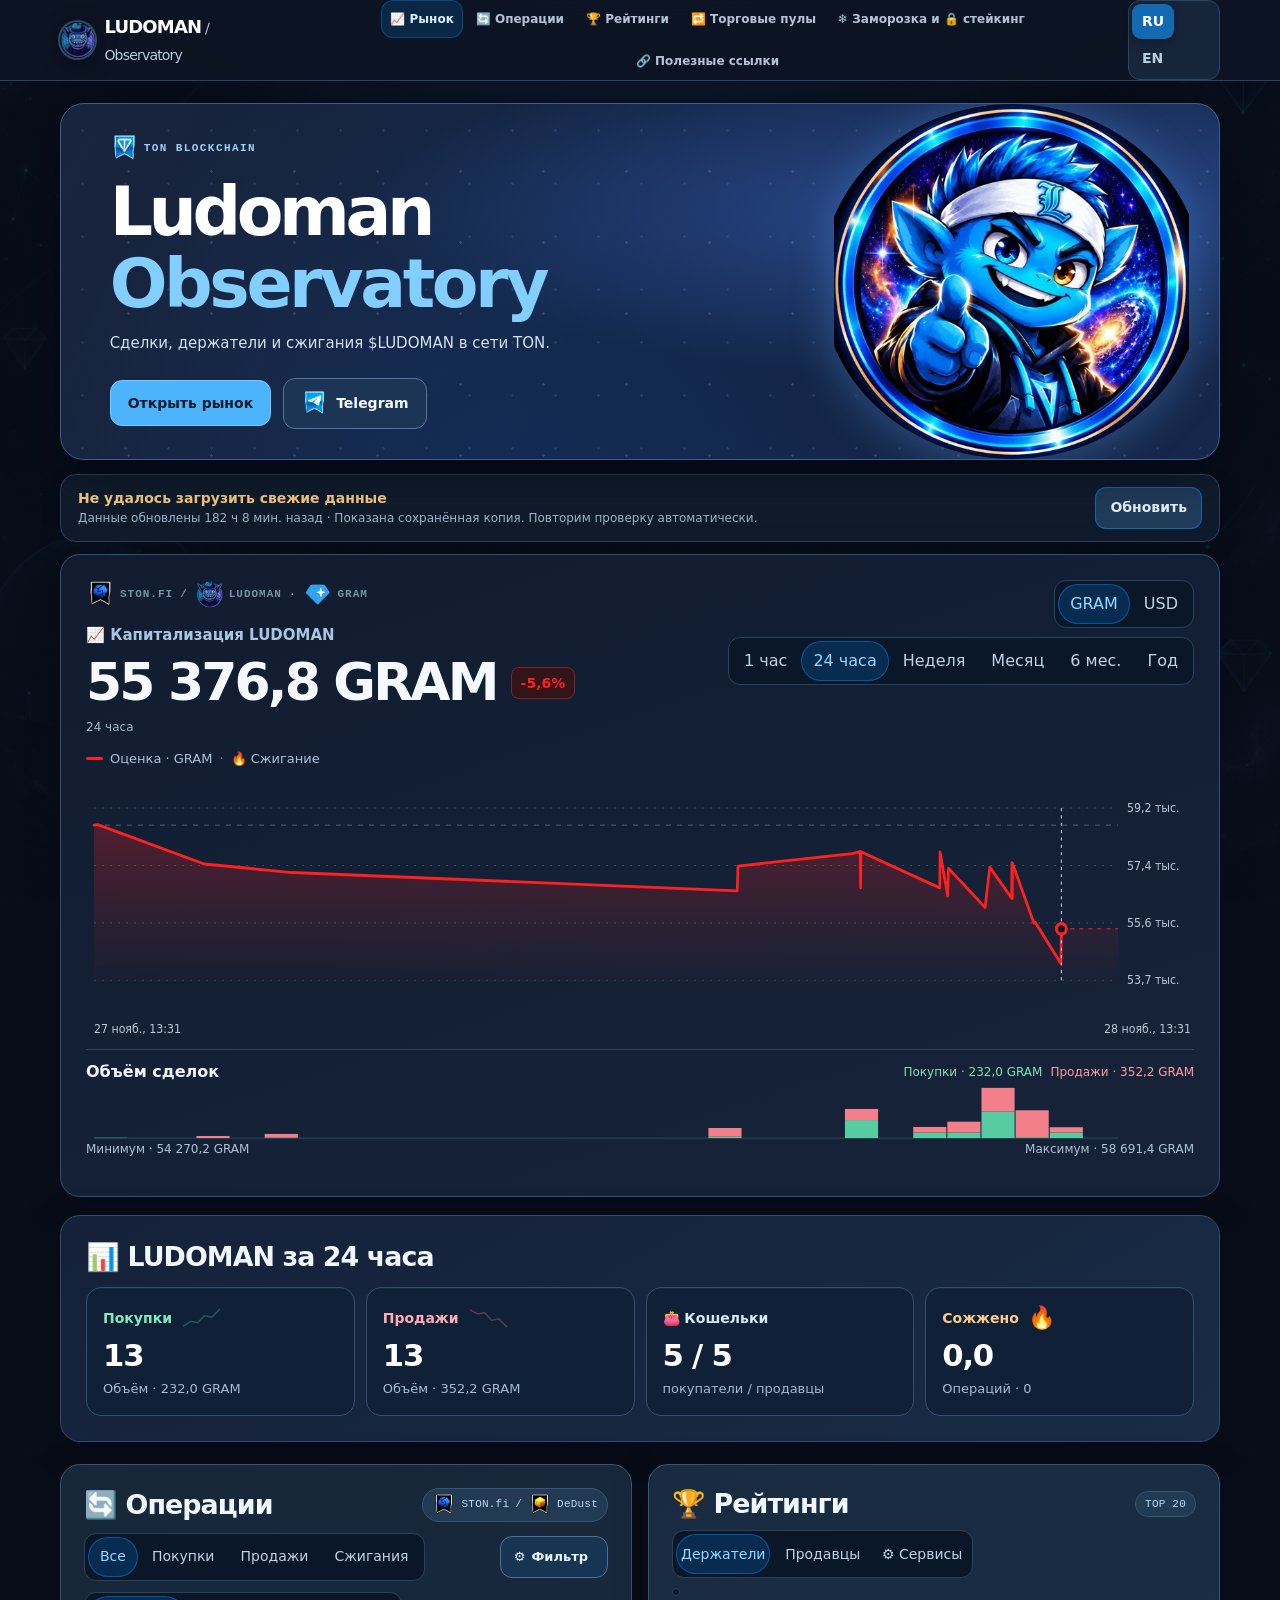
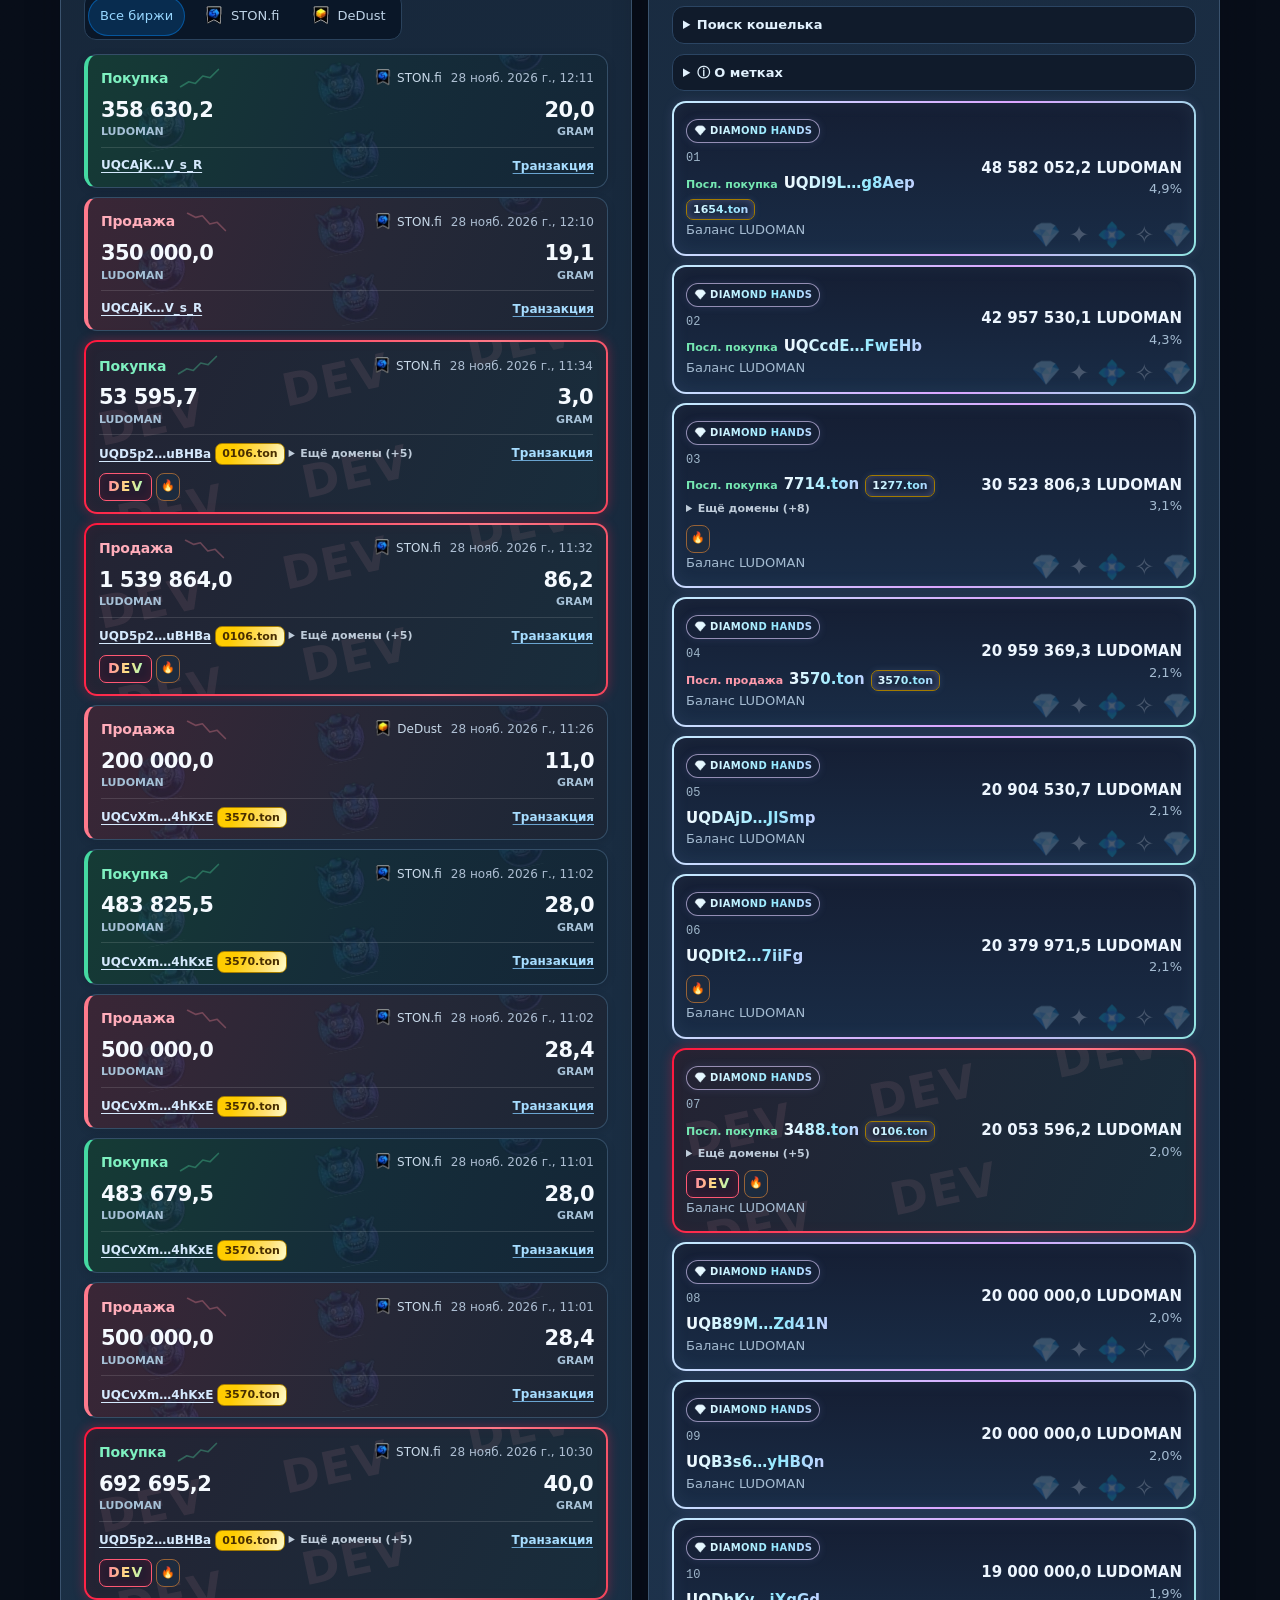
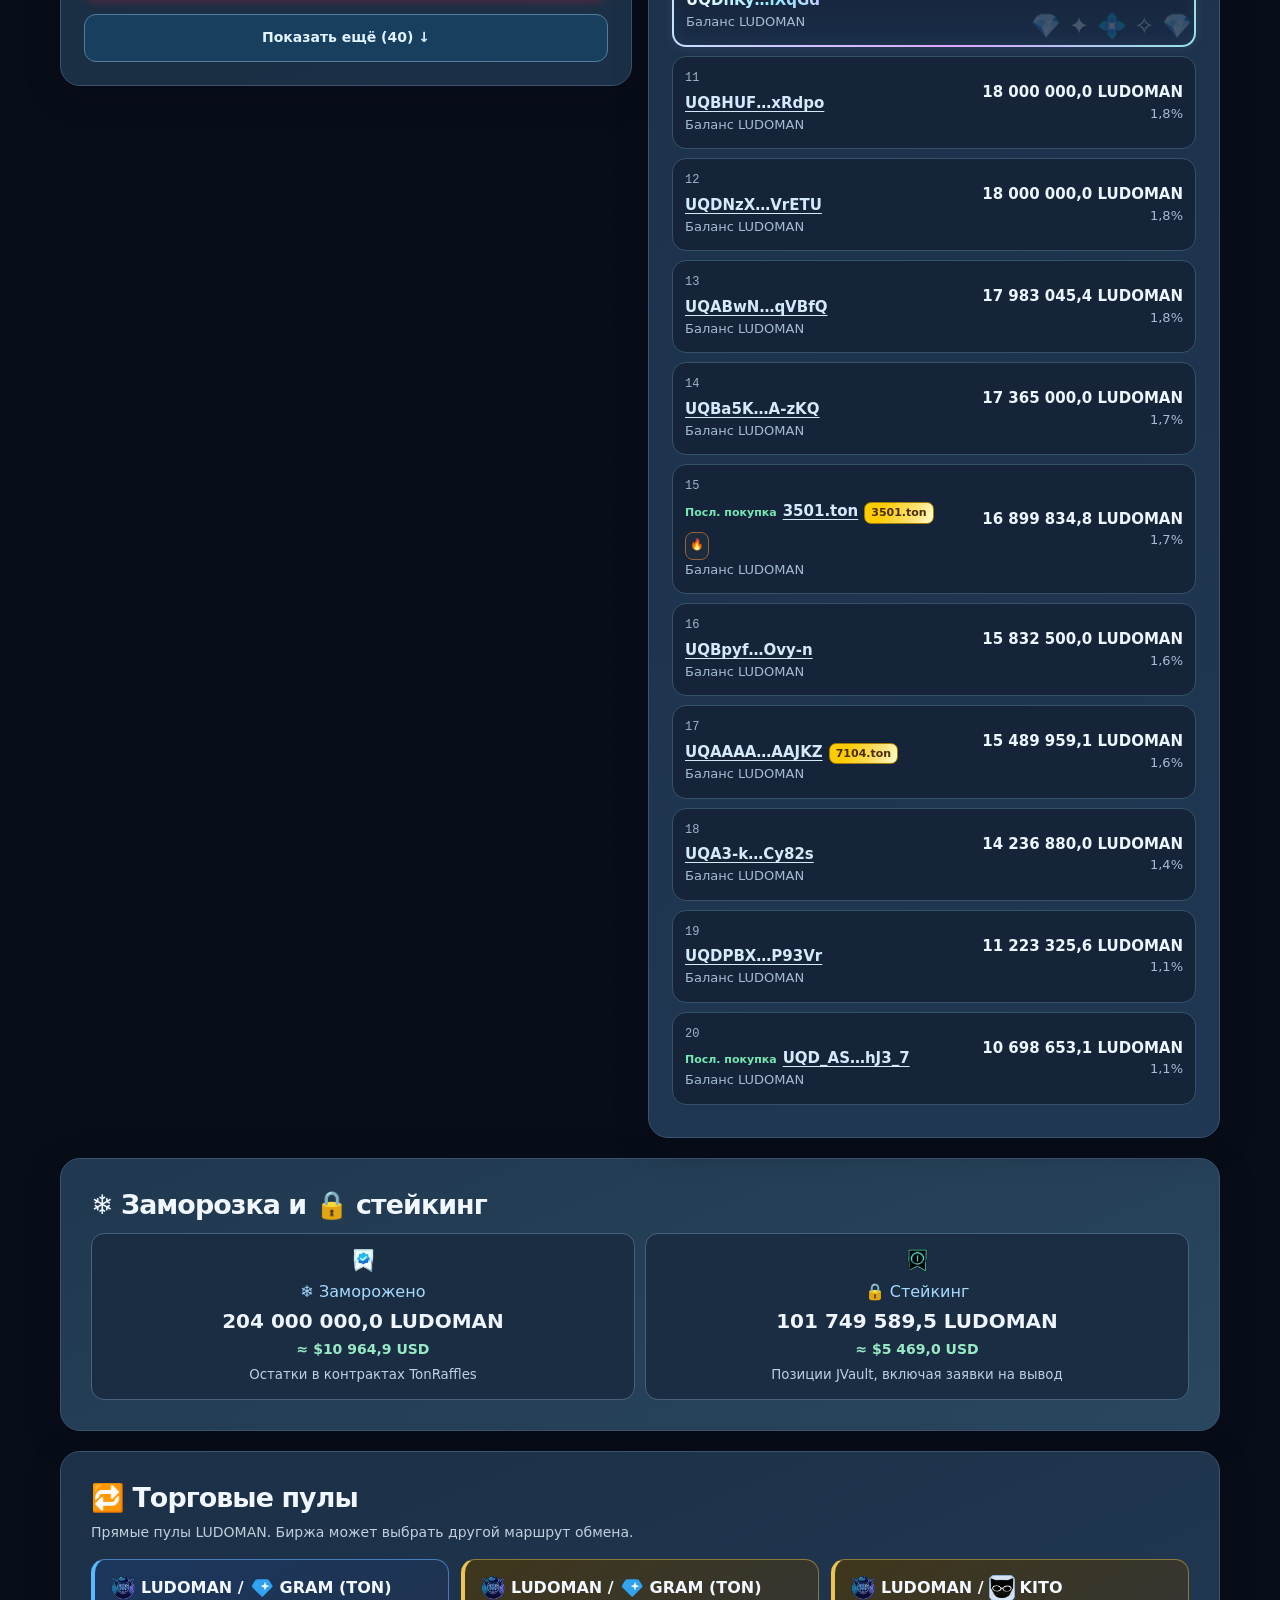
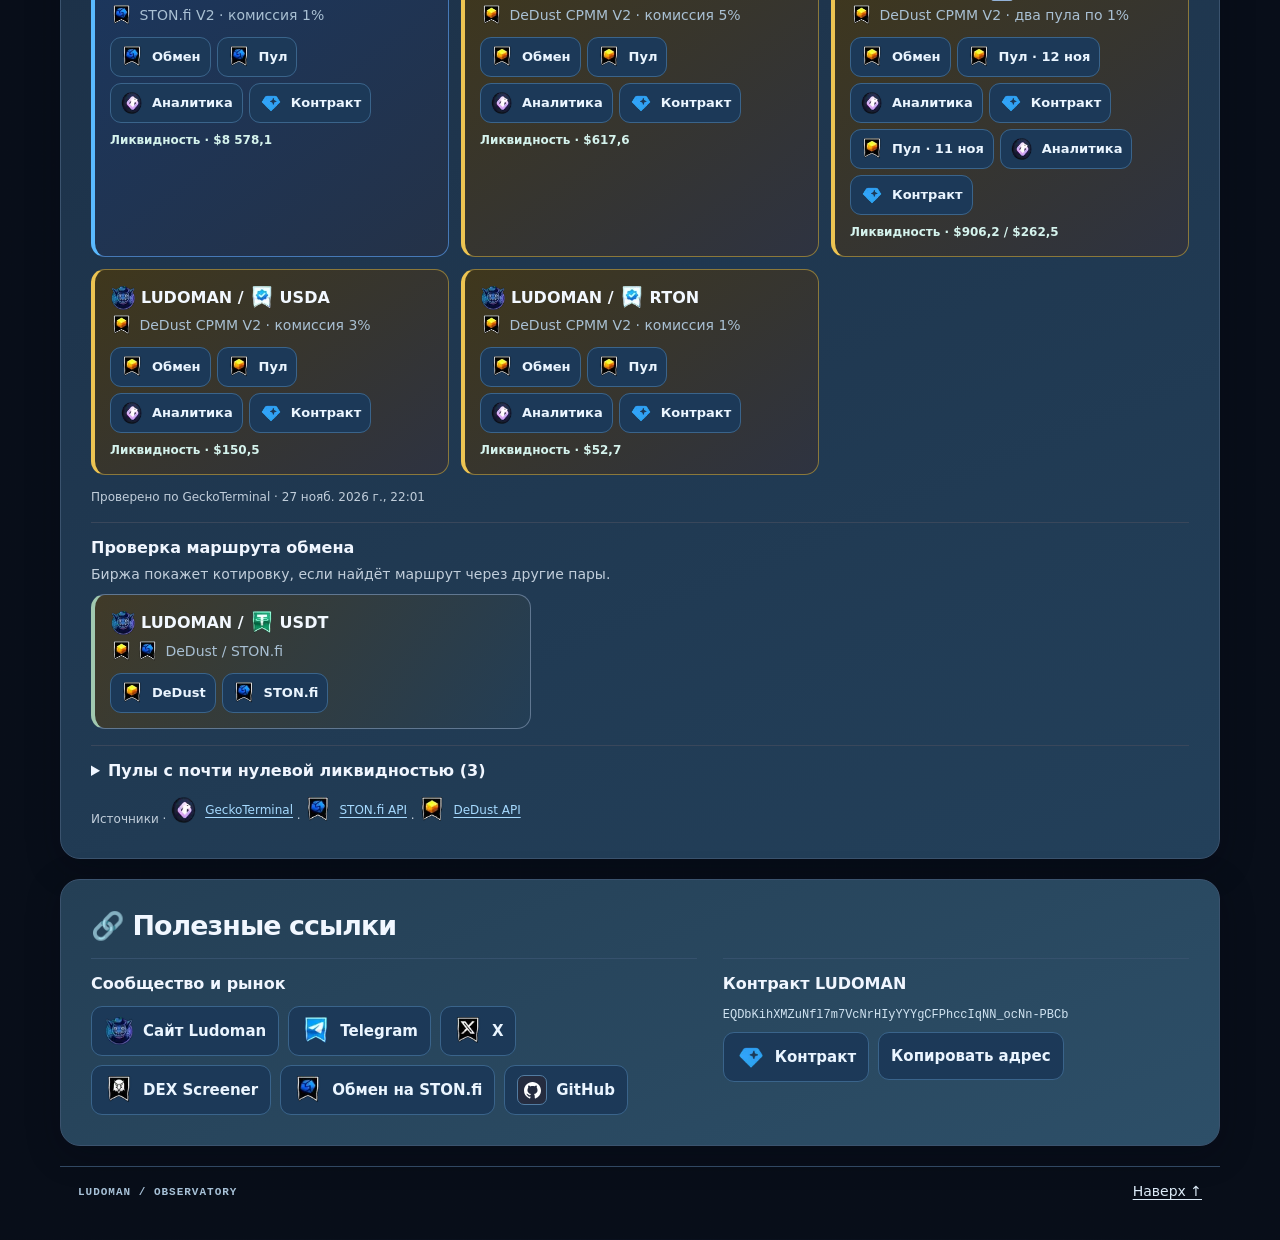
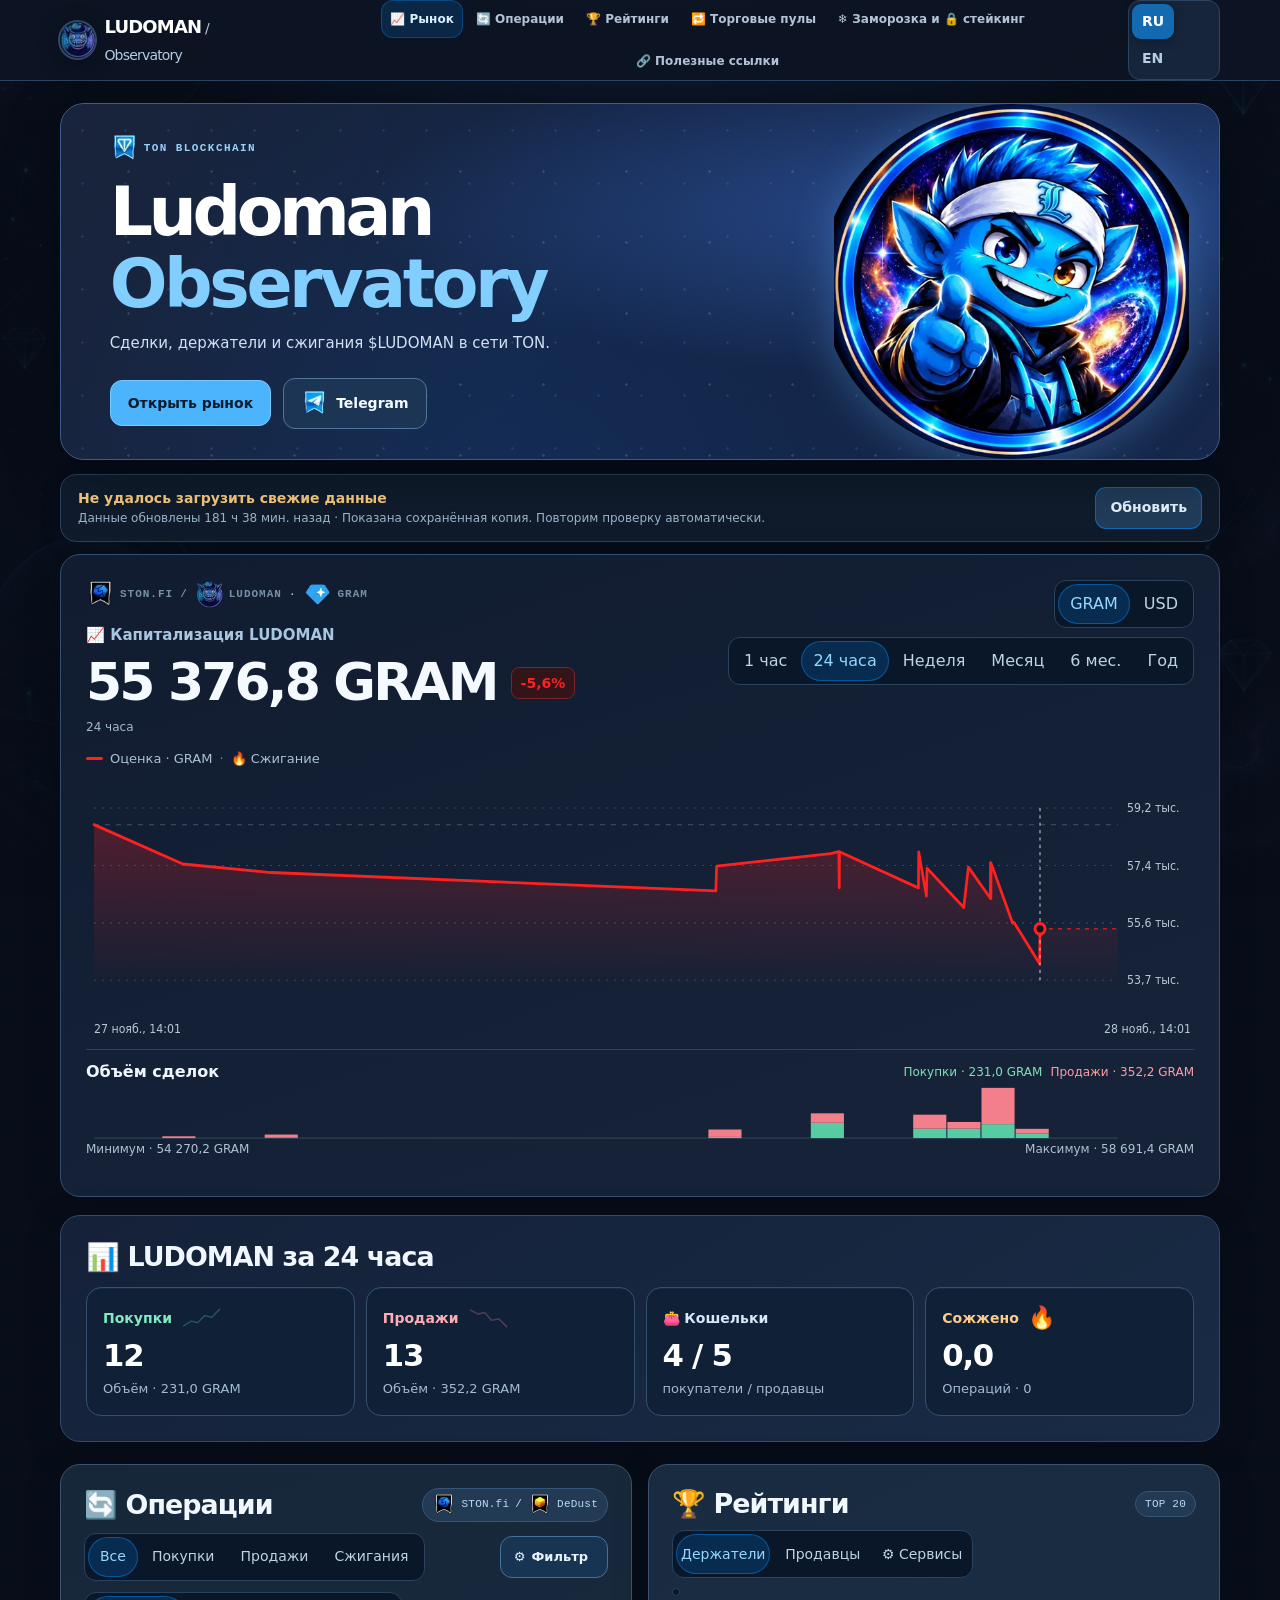
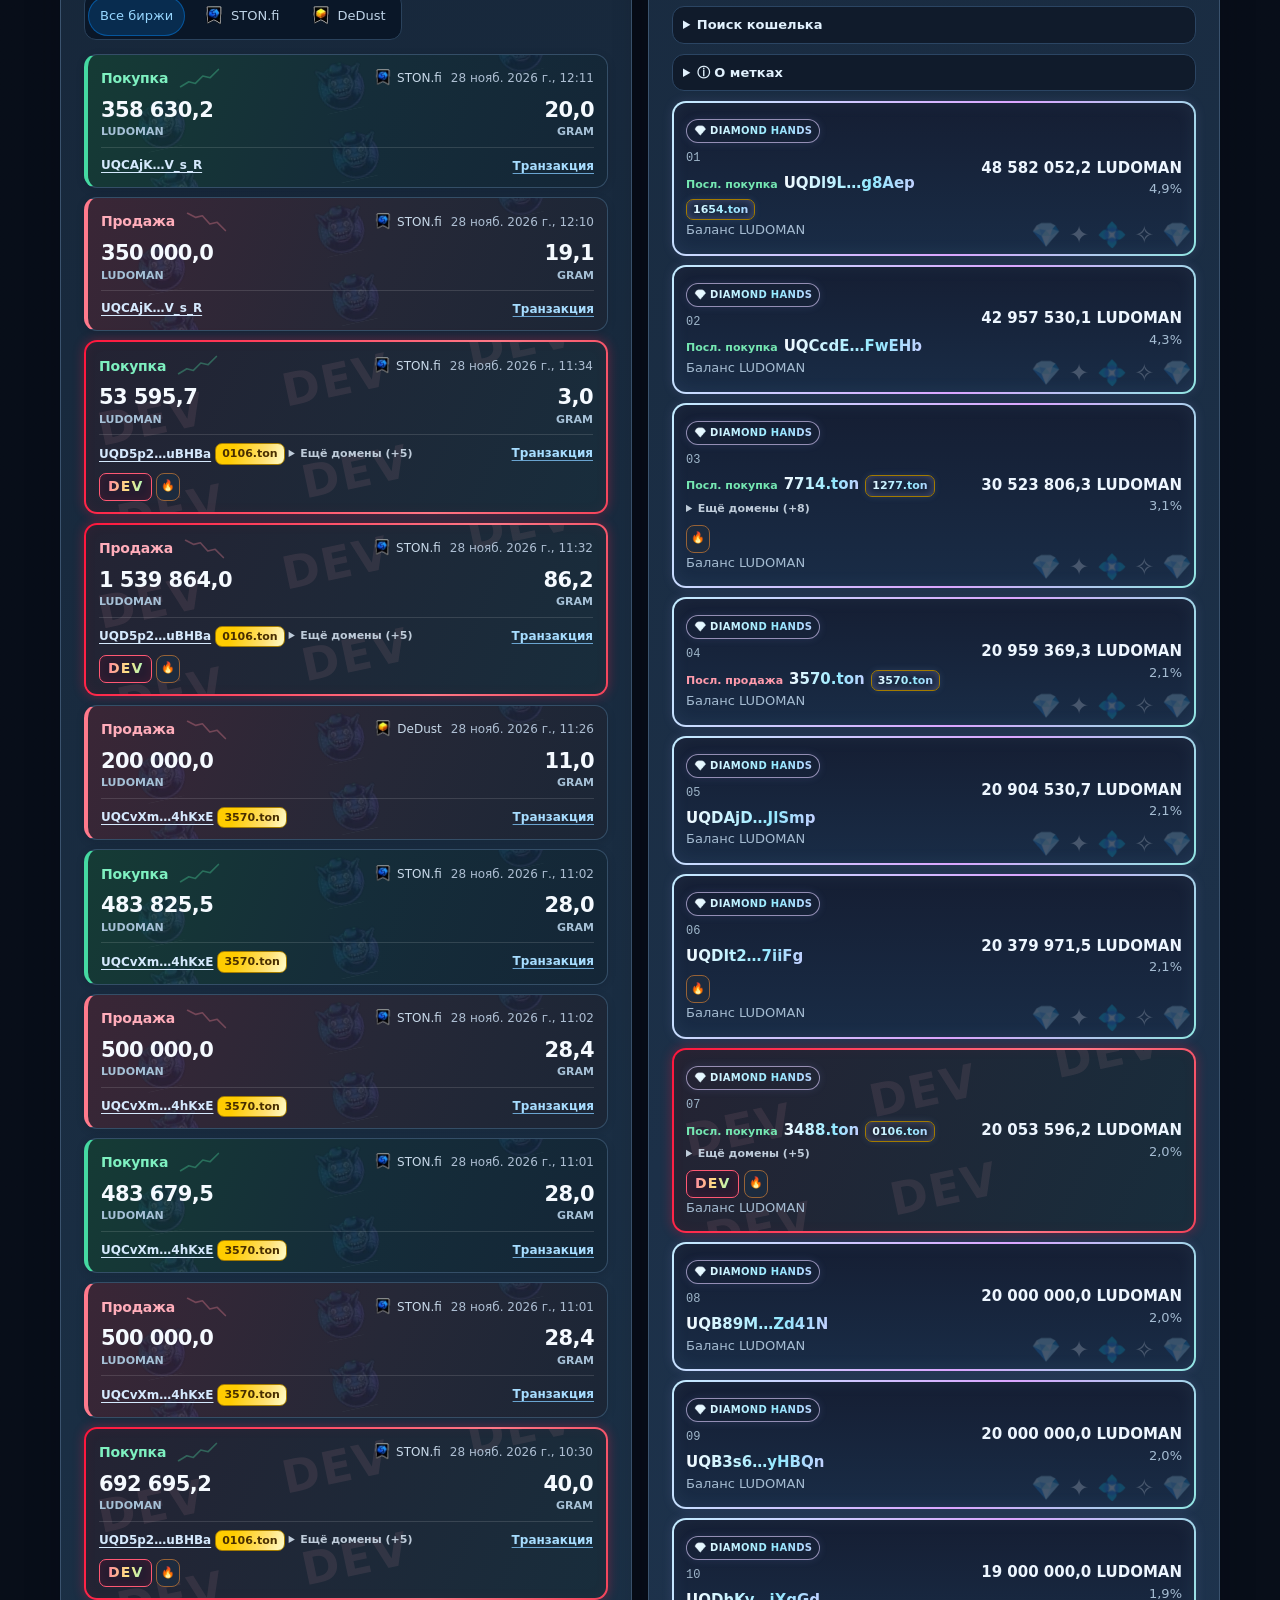
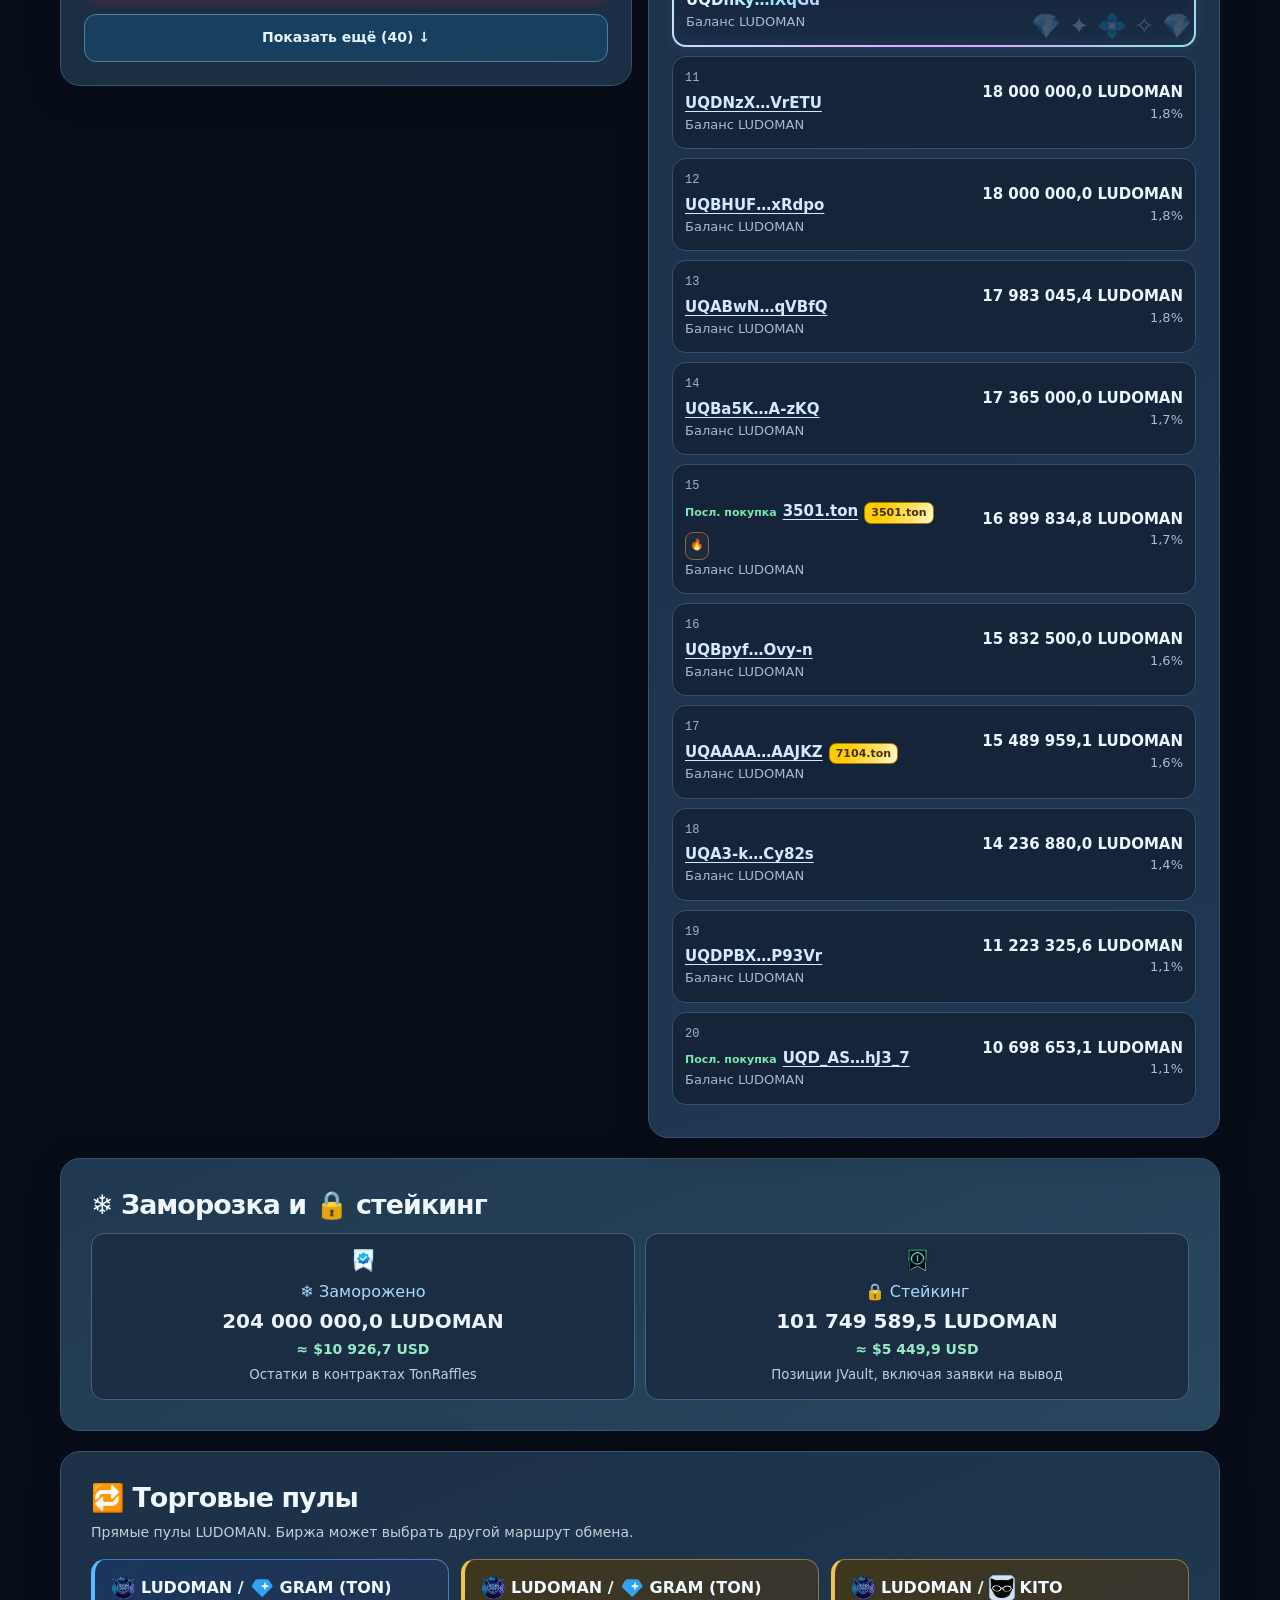
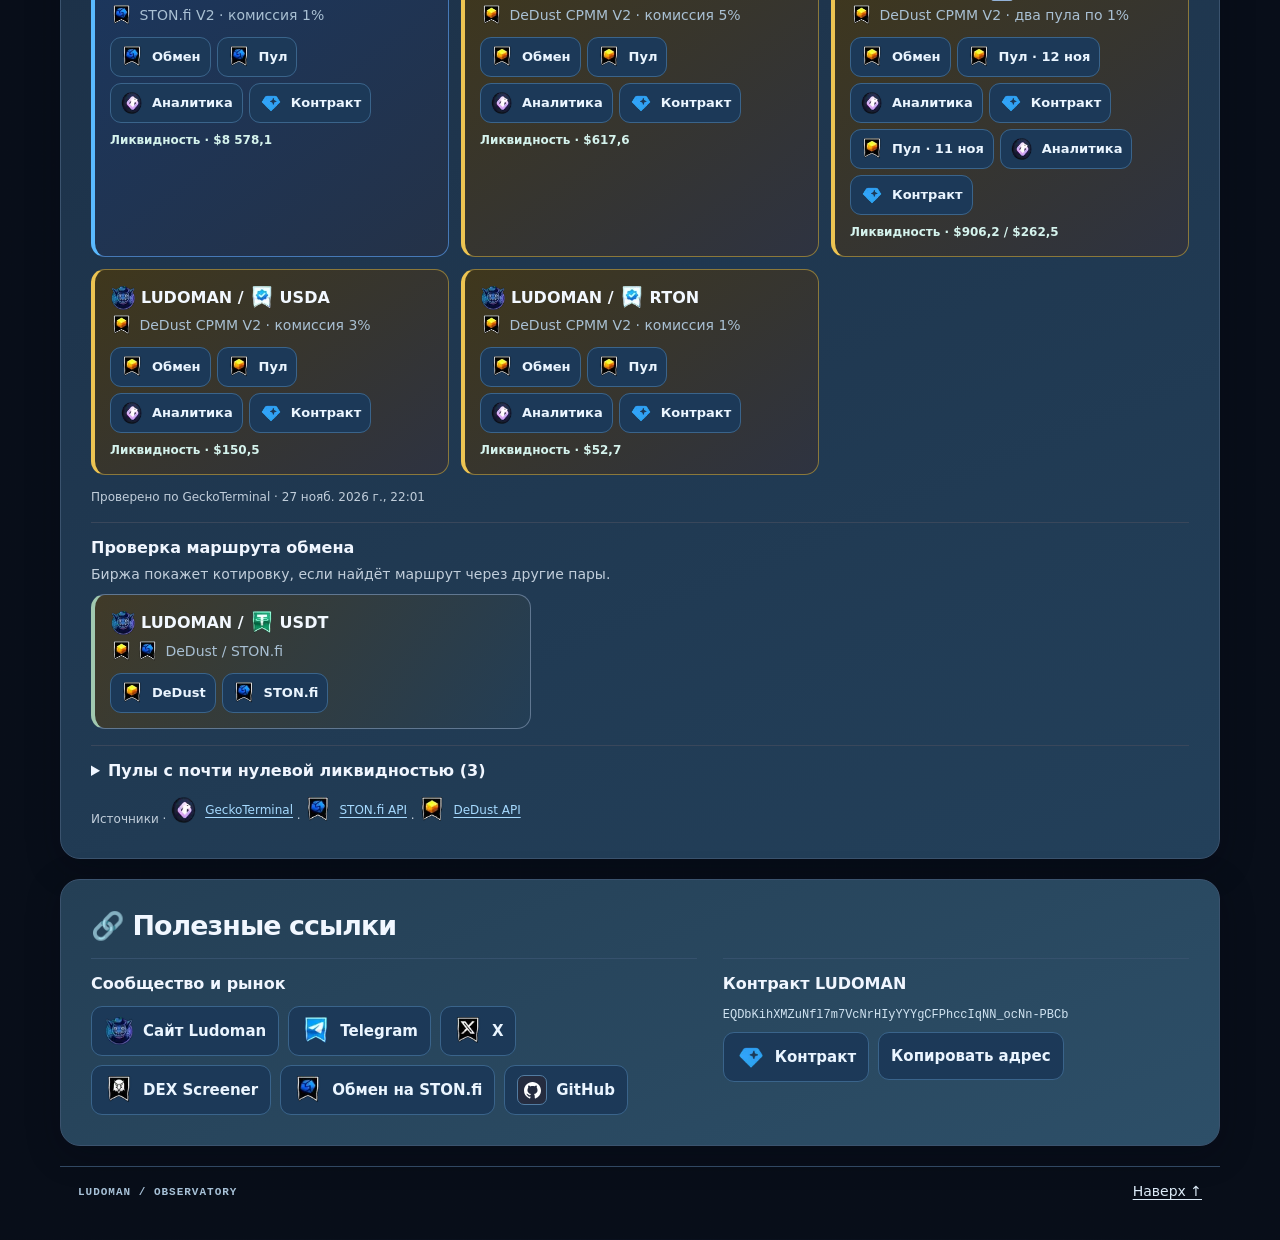
